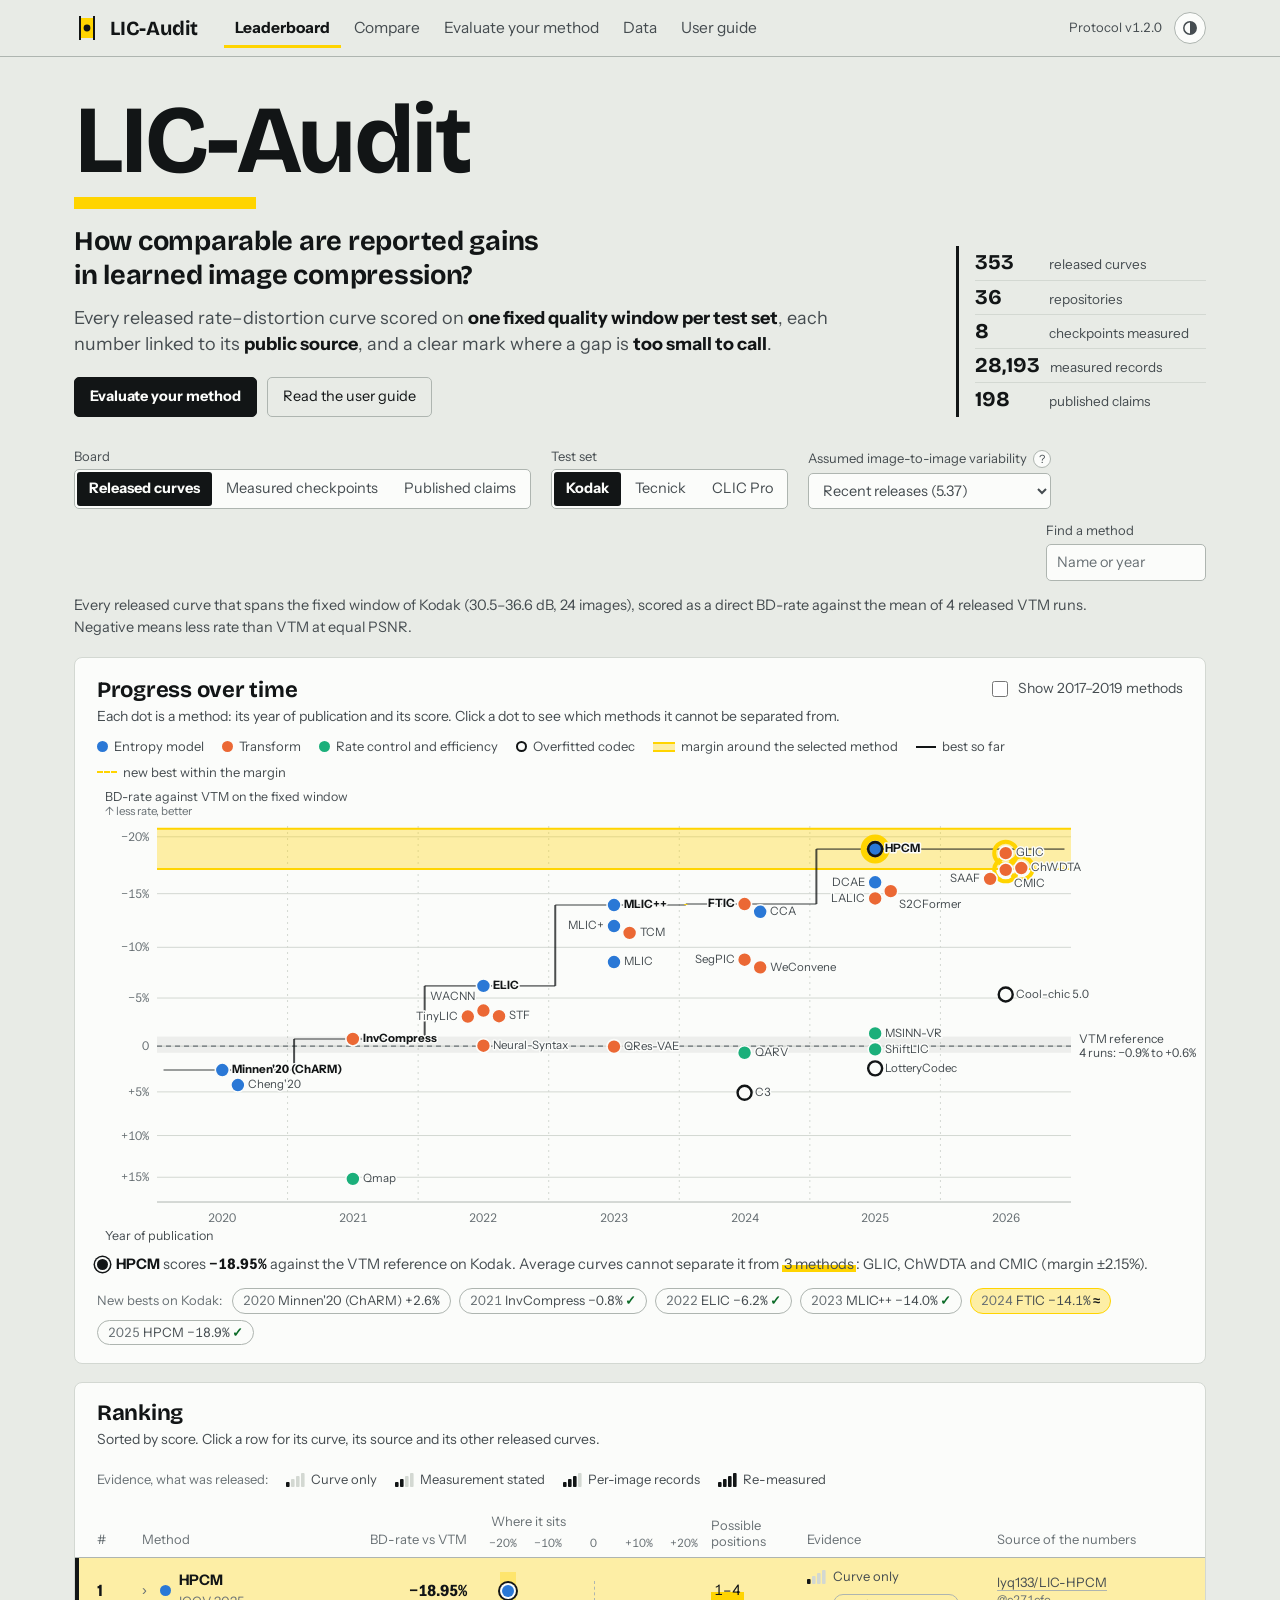
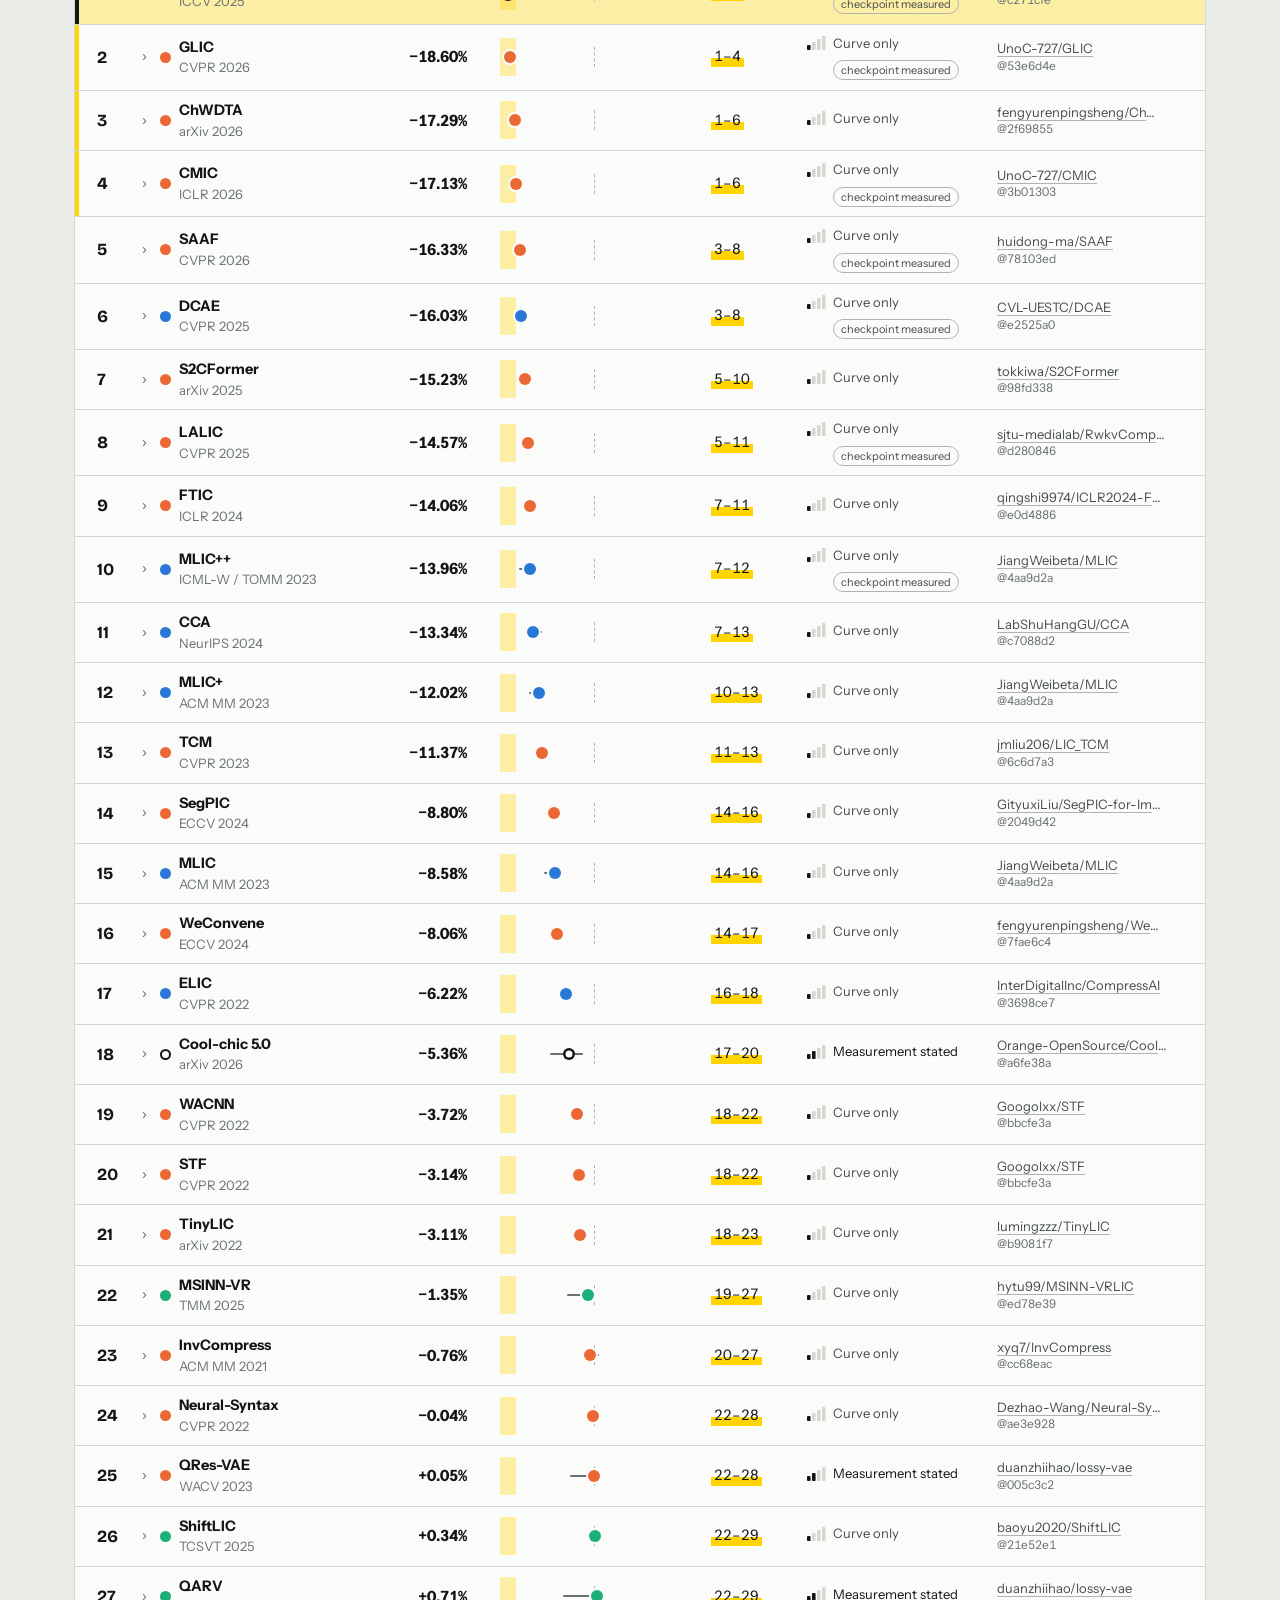
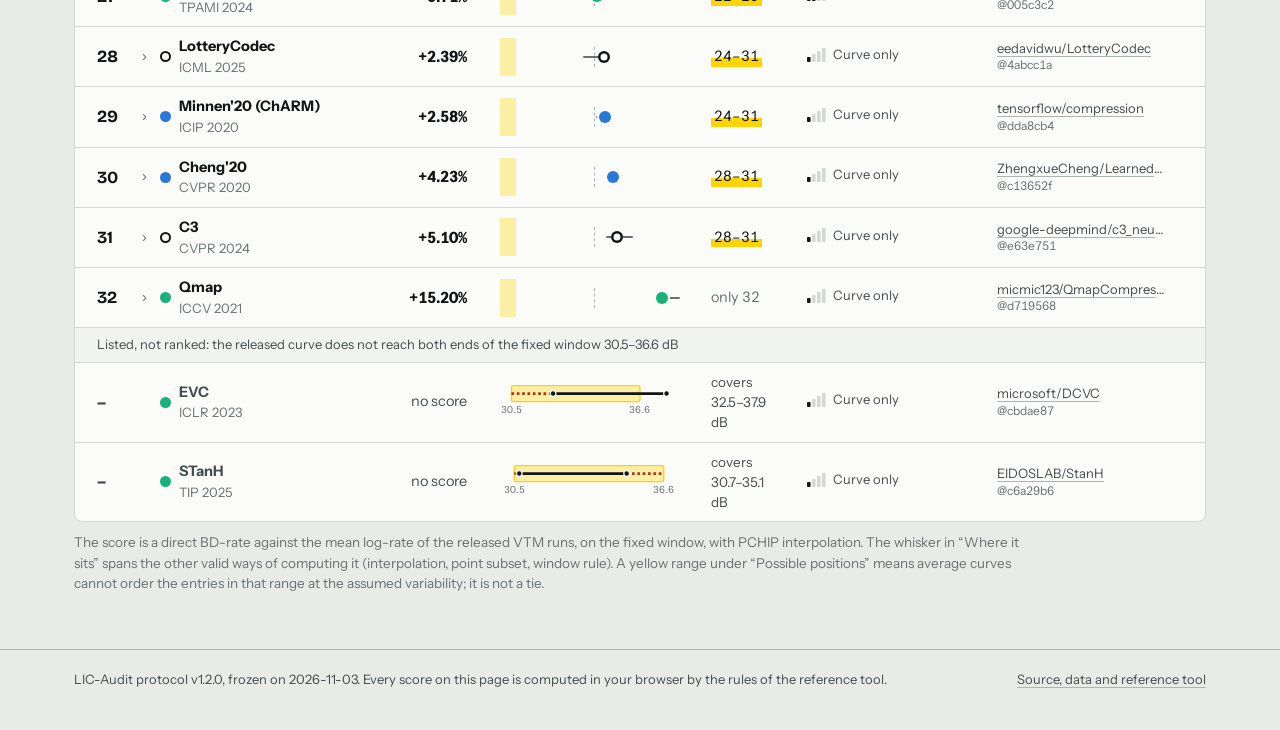
==== index.html @ 18dc29d6 "LIC-Audit leaderboard v2.1 Single-file leaderboard and evaluation site for learned image compression" ====
<!DOCTYPE html>
<html lang="en">
<head>
<meta charset="utf-8">
<meta name="viewport" content="width=device-width, initial-scale=1">
<title>LIC-Audit Leaderboard</title>
<meta name="description" content="LIC-Audit: a fixed-window, source-linked leaderboard for learned image compression. Score a method in your browser and see whether a BD-rate gap is large enough to call.">
<style>
@font-face{font-family:"LA Instrument";font-weight:400;font-style:normal;font-display:swap;src:url([data-uri]) format("woff")}
@font-face{font-family:"LA Instrument";font-weight:700;font-style:normal;font-display:swap;src:url([data-uri]) format("woff")}
@font-face{font-family:"LA Bricolage";font-weight:700;font-style:normal;font-display:swap;src:url([data-uri]) format("woff")}

/* Design plan
   Subject: an audit board for learned image compression. One job: say where a method stands under one fixed protocol
   and whether a gap is large enough to call.
   Layout: a printer's proof sheet. Grey-card page, white working sheets, black ink, left-aligned on a 1180px measure.
   The one loud element is the highlighter: wherever yellow appears, a difference is inside the margin and cannot be
   called. Colour on marks encodes the paper's main contribution; evidence is drawn as signal-strength bars with a word. */
:root {
  --paper: #e8ebe6;        /* page: grey card */
  --sheet: #fbfcfa;        /* working surfaces */
  --sheet-2: #f1f3ef;      /* recessed rows, code */
  --ink: #121516;
  --ink-2: #454c50;
  --ink-3: #697175;
  --rule: #d3d8d2;
  --rule-2: #aeb5b0;
  --mark: #ffd400;         /* highlighter: the margin */
  --mark-soft: rgba(255, 212, 0, .34);
  --mark-ink: #121516;
  --good: #0b6b27;
  --good-bg: #dcefde;
  --bad: #a83a17;
  --bad-bg: #f9e2d7;
  --focus: #1d5fd1;
  --s1: #2a78d6;           /* two-series charts */
  --s2: #eb6834;
  --f-e: #2a78d6;          /* main contribution: entropy model */
  --f-t: #eb6834;          /* transform */
  --f-r: #1baf7a;          /* rate control and efficiency; overfitted codecs are hollow rings */
  --c1: #2a78d6; --c2: #eb6834; --c3: #1baf7a; --c4: #eda100; --c5: #e87ba4; --c6: #008300; --c7: #6250d6;
  --shade: rgba(18, 21, 22, .06);
  --font-display: "LA Bricolage", "Bricolage Grotesque", "Arial Narrow", "Helvetica Neue", Arial, sans-serif;
  --font-text: "LA Instrument", "Instrument Sans", -apple-system, "Segoe UI", "Helvetica Neue", Arial, "PingFang SC", "Microsoft YaHei", sans-serif;
  --font-mono: ui-monospace, "SF Mono", "Cascadia Mono", Menlo, Consolas, monospace;
  --r-panel: 8px;
  --r-ctl: 5px;
  color-scheme: light;
}
@media (prefers-color-scheme: dark) {
  :root:not([data-theme="light"]) {
    --paper: #0f1112; --sheet: #17191a; --sheet-2: #1e2122; --ink: #eceee8; --ink-2: #b9bfb8; --ink-3: #8d958e;
    --rule: #2a2e2f; --rule-2: #454b4c; --mark-soft: rgba(255, 212, 0, .22); --good: #63cf7b; --good-bg: #16361f;
    --bad: #f08e66; --bad-bg: #40231a; --focus: #7fb0ff; --s1: #3987e5; --s2: #d95926;
    --f-e: #3987e5; --f-t: #d95926; --f-r: #199e70;
    --c1: #3987e5; --c2: #d95926; --c3: #199e70; --c4: #c98500; --c5: #d55181; --c6: #0ca30c; --c7: #9085e9;
    --shade: rgba(236, 238, 232, .07);
    color-scheme: dark;
  }
}
:root[data-theme="dark"] {
  --paper: #0f1112; --sheet: #17191a; --sheet-2: #1e2122; --ink: #eceee8; --ink-2: #b9bfb8; --ink-3: #8d958e;
  --rule: #2a2e2f; --rule-2: #454b4c; --mark-soft: rgba(255, 212, 0, .22); --good: #63cf7b; --good-bg: #16361f;
  --bad: #f08e66; --bad-bg: #40231a; --focus: #7fb0ff; --s1: #3987e5; --s2: #d95926;
  --f-e: #3987e5; --f-t: #d95926; --f-r: #199e70;
  --c1: #3987e5; --c2: #d95926; --c3: #199e70; --c4: #c98500; --c5: #d55181; --c6: #0ca30c; --c7: #9085e9;
  --shade: rgba(236, 238, 232, .07);
  color-scheme: dark;
}

* { box-sizing: border-box; }
html { -webkit-text-size-adjust: 100%; scroll-padding-top: 76px; }
body { margin: 0; background: var(--paper); color: var(--ink); font: 400 15.5px/1.5 var(--font-text); font-feature-settings: "kern"; -webkit-font-smoothing: antialiased; }
h1, h2, h3, h4 { font-family: var(--font-display); font-weight: 700; line-height: 1.1; margin: 0; text-wrap: balance; letter-spacing: -.012em; }
h1 { font-size: clamp(29px, 4.2vw, 42px); }
h2 { font-size: 22px; }
h3 { font-size: 18px; letter-spacing: 0; }
h4 { font: 700 15.5px/1.3 var(--font-text); letter-spacing: 0; }
p { margin: 0; }
a { color: inherit; text-decoration-color: var(--rule-2); text-underline-offset: 3px; text-decoration-thickness: 1px; }
a:hover { text-decoration-color: currentColor; }
button, input, select, textarea { font: inherit; color: inherit; }
:focus-visible { outline: 2px solid var(--focus); outline-offset: 2px; border-radius: 2px; }
.num { font-variant-numeric: tabular-nums; font-feature-settings: "tnum", "kern"; }
.muted { color: var(--ink-3); }
.small { font-size: 13.5px; }
.strong { font-weight: 700; }
.nowrap { white-space: nowrap; }
.wrap { max-width: 1180px; margin: 0 auto; padding: 0 24px; }
[hidden] { display: none !important; }

/* ---------- top bar */
.top { border-bottom: 1px solid var(--rule-2); background: var(--paper); position: sticky; top: 0; z-index: 20; }
.top .wrap { display: flex; align-items: center; gap: 8px 26px; flex-wrap: wrap; min-height: 56px; padding-top: 6px; padding-bottom: 6px; }
.brand { display: flex; align-items: center; gap: 10px; font: 700 20px/1 var(--font-display); letter-spacing: -.01em; text-decoration: none; }
.brand svg { display: block; }
.tabs { display: flex; gap: 2px; flex-wrap: wrap; }
.tabs button { border: 0; background: none; padding: 8px 11px; border-radius: var(--r-ctl); cursor: pointer; color: var(--ink-2); }
.tabs button:hover { background: var(--shade); color: var(--ink); }
.tabs button[aria-selected="true"] { color: var(--ink); font-weight: 700; box-shadow: inset 0 -3px 0 var(--mark); border-radius: var(--r-ctl) var(--r-ctl) 0 0; }
.top .meta { margin-left: auto; display: flex; align-items: center; gap: 12px; font-size: 13px; color: var(--ink-2); }
.iconbtn { border: 1px solid var(--rule-2); background: var(--sheet); width: 32px; height: 32px; border-radius: 50%; cursor: pointer; display: grid; place-items: center; padding: 0; }
.iconbtn:hover { border-color: var(--ink); }

/* ---------- hero */
.hero { padding: 34px 0 6px; }
.hero h1 { max-width: 18em; }
.hero .lead { font-size: 18px; line-height: 1.45; max-width: 42em; margin-top: 12px; color: var(--ink-2); }
.hero .lead b { color: var(--ink); }
.hero.home { display: grid; grid-template-columns: minmax(0, 1fr) 250px; gap: 30px; align-items: end; padding-top: 40px; }
.wordmark { font: 700 clamp(54px, 8.6vw, 96px)/.92 var(--font-display); letter-spacing: -.035em; }
.wordmark::after { content: ""; display: block; width: 1.9em; height: .13em; background: var(--mark); margin-top: .12em; }
.subtitle { font: 400 clamp(20px, 2.5vw, 27px)/1.25 var(--font-display); letter-spacing: -.01em; color: var(--ink); margin-top: 16px; max-width: 26em; text-wrap: balance; }
.hero-facts { display: grid; gap: 0; border-left: 3px solid var(--ink); padding-left: 16px; }
.hf { display: flex; align-items: baseline; gap: 10px; padding: 5px 0; border-bottom: 1px solid var(--rule); }
.hf:last-child { border-bottom: 0; }
.hf .v { font: 700 21px/1.1 var(--font-display); min-width: 64px; }
.hf .k { font-size: 13.5px; color: var(--ink-2); }

/* ---------- controls */
.controls { display: flex; flex-wrap: wrap; align-items: end; gap: 14px 20px; margin: 26px 0 0; }
.field { display: flex; flex-direction: column; gap: 5px; font-size: 13px; color: var(--ink-2); }
.field > span { line-height: 1.2; display: flex; align-items: center; gap: 6px; }
.field.grow { flex: 1 1 220px; }
.field.grow input { width: 100%; }
.qmark { border: 1px solid var(--rule-2); background: var(--sheet); width: 18px; height: 18px; border-radius: 50%; font-size: 11px; line-height: 1; padding: 0; cursor: pointer; color: var(--ink-2); }
.qmark:hover { border-color: var(--ink); color: var(--ink); }
.seg { display: inline-flex; border: 1px solid var(--rule-2); border-radius: var(--r-ctl); background: var(--sheet); padding: 2px; gap: 2px; }
.seg.wrap { flex-wrap: wrap; }
.seg button { border: 0; background: none; padding: 6px 12px; border-radius: 3px; cursor: pointer; color: var(--ink-2); font-size: 14.5px; white-space: nowrap; }
.seg button:hover { color: var(--ink); background: var(--shade); }
.seg button[aria-pressed="true"] { background: var(--ink); color: var(--sheet); font-weight: 700; }
select, input[type="text"], input[type="search"], input[type="url"], input[type="number"], textarea {
  border: 1px solid var(--rule-2); background: var(--sheet); border-radius: var(--r-ctl); padding: 7px 10px; min-height: 36px; font-size: 14.5px;
}
select { padding-right: 28px; }
textarea { width: 100%; resize: vertical; line-height: 1.45; font-family: var(--font-mono); font-size: 13.5px; }
input::placeholder, textarea::placeholder { color: var(--ink-3); opacity: 1; }
.check { display: inline-flex; align-items: center; gap: 7px; font-size: 14px; color: var(--ink-2); cursor: pointer; }
.check input { width: 16px; height: 16px; accent-color: var(--ink); }
.btn { border: 1px solid var(--ink); background: var(--ink); color: var(--sheet); padding: 8px 15px; border-radius: var(--r-ctl); cursor: pointer;
  font-weight: 700; font-size: 14.5px; text-decoration: none; display: inline-flex; align-items: center; gap: 8px; min-height: 38px; }
.btn:hover { background: var(--ink-2); border-color: var(--ink-2); }
.btn.ghost { background: none; color: var(--ink); font-weight: 400; border-color: var(--rule-2); }
.btn.ghost:hover { border-color: var(--ink); background: var(--shade); }
.btn.sm { min-height: 30px; padding: 3px 11px; font-size: 13.5px; }
.btnrow { display: flex; flex-wrap: wrap; gap: 10px; align-items: center; }
.board-intro { margin-top: 14px; color: var(--ink-2); font-size: 14.5px; max-width: 70em; }

/* ---------- panels */
.sheet { background: var(--sheet); border: 1px solid var(--rule); border-radius: var(--r-panel); }
.panel { padding: 20px 22px 18px; margin-top: 18px; }
.panel.flush { padding: 0; overflow: hidden; }
.panel-head { display: flex; flex-wrap: wrap; gap: 10px 20px; align-items: flex-start; justify-content: space-between; margin-bottom: 10px; }
.panel-head.padded, .padded { padding: 18px 22px 10px; }
.panel-head .sub { color: var(--ink-2); font-size: 14px; margin-top: 4px; max-width: 54em; }
.panel-tools { display: flex; gap: 12px; align-items: center; flex-wrap: wrap; }
.section { padding: 22px 0 0; }
.note-small { font-size: 13.5px; color: var(--ink-3); margin-top: 10px; max-width: 72em; }
.notes { display: grid; gap: 6px; margin: 4px 0 8px; }
.caption { font-size: 14.5px; color: var(--ink-2); margin-top: 6px; min-height: 22px; }
.caption b { color: var(--ink); }
.selmark { display: inline-block; width: 11px; height: 11px; border-radius: 50%; background: var(--ink); box-shadow: 0 0 0 2px var(--sheet), 0 0 0 3.5px var(--ink); margin-right: 8px; vertical-align: -1px; }
.hl-inline { background: linear-gradient(transparent 56%, var(--mark) 56%, var(--mark) 94%, transparent 94%); padding: 0 2px; }
.steps-line { display: flex; flex-wrap: wrap; gap: 6px 8px; align-items: center; margin-top: 12px; font-size: 13px; }
.steps-t { color: var(--ink-3); margin-right: 2px; }
.stepchip { border: 1px solid var(--rule-2); border-radius: 99px; padding: 2px 10px; color: var(--ink-2); white-space: nowrap; }
.stepchip .yr { color: var(--ink-3); }
.stepchip .mk { font-weight: 700; color: var(--good); }
.stepchip.weak { border-color: var(--mark); background: var(--mark-soft); }
.stepchip.weak .mk { color: var(--ink); }

/* ---------- legends and marks */
.legend { display: flex; flex-wrap: wrap; gap: 6px 18px; font-size: 13px; color: var(--ink-2); margin-top: 10px; }
.legend span { display: inline-flex; align-items: center; gap: 6px; }
.legend-top { margin: 0 0 6px; }
.key { width: 11px; height: 11px; border-radius: 50%; background: var(--ink); display: inline-block; flex: none; }
.key.band { width: 22px; height: 10px; border-radius: 0; background: var(--mark-soft); box-shadow: inset 0 2px 0 var(--mark), inset 0 -2px 0 var(--mark); }
.key.line { width: 18px; height: 0; border-top: 2px solid var(--s1); border-radius: 0; background: none; }
.key.line.dash { border-top-style: dashed; }
.key.run { width: 20px; height: 0; border-radius: 0; background: none; border-top: 2px solid var(--ink); }
.key.run.weak { border-top: 2.5px dashed var(--mark); }
.star-key { font-style: normal; font-size: 15px; line-height: 1; color: var(--ink); }
.fdot { display: inline-block; width: 11px; height: 11px; border-radius: 50%; flex: none; background: var(--ink-3); }
.fdot.big { width: 13px; height: 13px; }
.fdot.fe { background: var(--f-e); }
.fdot.ft { background: var(--f-t); }
.fdot.fr { background: var(--f-r); }
.fdot.fo { background: none; box-shadow: inset 0 0 0 2px var(--ink); }
.fdot.fx { background: var(--rule-2); }
.fdot.fctx { background: var(--ink-3); opacity: .55; width: 9px; height: 9px; }
.ev { display: inline-flex; align-items: center; gap: 7px; font-size: 13px; color: var(--ink); white-space: nowrap; }
.evbars rect.on { fill: var(--ink); }
.evbars rect.off { fill: var(--rule); }
.ev1 { color: var(--ink-2); }
.ev4 span { font-weight: 700; }
.evlegend { display: flex; flex-wrap: wrap; gap: 6px 18px; align-items: center; padding: 0 22px 12px; font-size: 13px; color: var(--ink-2); }
.evlegend-t { color: var(--ink-3); }
.evlegend-i { display: inline-flex; align-items: center; gap: 6px; }
.mtag { display: inline-block; margin: 3px 0 0 26px; font-size: 11px; color: var(--ink-2); border: 1px solid var(--rule-2); border-radius: 99px; padding: 0 7px; line-height: 18px; }
.chip { display: inline-flex; align-items: center; gap: 5px; border-radius: 99px; padding: 2px 9px 2px 7px; font-size: 12.5px; line-height: 1.5; white-space: nowrap; border: 1px solid transparent; }
.chip svg { flex: none; }
.chip.within { background: var(--mark); color: var(--mark-ink); }
.chip.resolved { background: var(--good-bg); color: var(--good); }
.chip.unstable { background: var(--bad-bg); color: var(--bad); }
.chip.none { border-color: var(--rule-2); color: var(--ink-3); }
.bandtxt { display: inline-block; padding: 0 3px; white-space: nowrap; }
.bandtxt.on { background: linear-gradient(transparent 56%, var(--mark) 56%, var(--mark) 94%, transparent 94%); }
.pill { display: inline-block; border-radius: 4px; padding: 1px 7px; font-size: 13px; }
.pill.no { background: var(--good-bg); color: var(--good); }
.pill.yes { background: var(--sheet-2); color: var(--ink); border: 1px solid var(--rule-2); }

/* ---------- tables */
.tablewrap { overflow-x: auto; }
table { border-collapse: collapse; width: 100%; font-size: 14.5px; }
th { text-align: left; font-weight: 400; color: var(--ink-3); font-size: 13px; padding: 10px 12px 8px; border-bottom: 1px solid var(--rule-2); white-space: nowrap; vertical-align: bottom; }
td { padding: 9px 12px; border-bottom: 1px solid var(--rule); vertical-align: middle; }
tr:last-child > td { border-bottom: 0; }
th.r, td.r { text-align: right; }
table.board th:first-child, table.board td:first-child { padding-left: 22px; }
table.board th:last-child, table.board td:last-child { padding-right: 22px; }
table.board tbody tr.row { cursor: pointer; }
table.board tbody tr.row:hover { background: var(--shade); }
table.board tr.tied > td:first-child { box-shadow: inset 4px 0 0 var(--mark); }
table.board tr.focus > td { background: var(--mark-soft); }
table.board tr.focus > td:first-child { box-shadow: inset 4px 0 0 var(--ink); }
table.board tr.mine > td { background: color-mix(in srgb, var(--s2) 10%, transparent); }
table.board tr.unranked td, table.board tr.context td { color: var(--ink-2); }
table.board tr.context { cursor: default; }
table.board tr.subhead td { background: var(--sheet-2); font-size: 13px; color: var(--ink-2); padding-top: 7px; padding-bottom: 7px; }
table.compact th, table.compact td { padding: 6px 9px; }
table.mini { font-size: 13.5px; }
table.mini th, table.mini td { padding: 5px 8px; }
table.data td { vertical-align: top; }
table.data tr.picked td { background: var(--mark-soft); }
td.rank { font: 700 17px/1 var(--font-display); width: 44px; }
.name { font-weight: 700; }
.meta-line { font-weight: 400; color: var(--ink-3); font-size: 13px; }
.score { font-weight: 700; font-size: 15.5px; }
.src { font-size: 13px; color: var(--ink-2); white-space: nowrap; }
.mcell { display: flex; gap: 8px; align-items: center; min-width: 160px; }
.mcell .caret { width: 10px; color: var(--ink-3); transition: transform .15s; flex: none; }
.mcell .caret.blank { visibility: hidden; }
tr.open .mcell .caret { transform: rotate(90deg); }
.srclink { display: inline-flex; align-items: baseline; gap: 2px; max-width: 100%; }
.srclink .repo { display: inline-block; max-width: 150px; overflow: hidden; text-overflow: ellipsis; white-space: nowrap; vertical-align: bottom; }
tr.detail > td { background: var(--sheet-2); padding: 16px 22px 18px; }
tr.dim td { color: var(--ink-3); text-decoration: line-through; }
.detail-grid { display: grid; grid-template-columns: minmax(0, 1.15fr) minmax(0, 1fr); gap: 24px; }
.kv { display: grid; grid-template-columns: max-content 1fr; gap: 6px 16px; font-size: 14px; margin: 0; }
.kv dt { color: var(--ink-3); }
.kv dd { margin: 0; }
details.pts { margin-top: 10px; font-size: 13.5px; }
details.pts summary { cursor: pointer; color: var(--ink-2); }
details.pts table { font-size: 13.5px; margin-top: 6px; }
details.pts td, details.pts th { padding: 4px 10px; }

/* ---------- the "where it sits" column */
th.c-strip, td.c-strip { width: 220px; min-width: 220px; max-width: 220px; }
th.c-pos { width: 96px; white-space: normal; line-height: 1.25; }
td.src .srclink { display: flex; flex-direction: column; align-items: flex-start; gap: 0; line-height: 1.35; }
td.src .srclink .num { font-size: 12px; }
td.src .srclink .repo { max-width: 170px; }
.th-t { display: block; margin-bottom: 4px; }
.strip-axis { position: relative; height: 14px; }
.strip-axis span { position: absolute; transform: translateX(-50%); font-size: 11.5px; color: var(--ink-3); font-variant-numeric: tabular-nums; white-space: nowrap; }
.strip { position: relative; height: 20px; }
.strip i { position: absolute; display: block; }
.szero { top: 0; bottom: 0; width: 0; border-left: 1px dashed var(--rule-2); }
.sband { top: -9px; bottom: -9px; left: var(--bl, 0); width: var(--bw, 0); background: var(--mark-soft); visibility: hidden; }
table.has-band .sband { visibility: visible; }
.swhisk { top: 9px; height: 2px; background: var(--ink-3); border-radius: 1px; }
.sdot { top: 4px; width: 12px; height: 12px; margin-left: -6px; border-radius: 50%; background: var(--ink-3); box-shadow: 0 0 0 2px var(--sheet); }
.sdot.fe { background: var(--f-e); }
.sdot.ft { background: var(--f-t); }
.sdot.fr { background: var(--f-r); }
.sdot.fo { background: var(--sheet); box-shadow: inset 0 0 0 2.5px var(--ink); }
.sdot.fctx { background: var(--ink-3); opacity: .6; }
.sdot.mine { background: var(--ink); border-radius: 2px; transform: rotate(45deg); }
tr.focus .sdot { box-shadow: 0 0 0 2px var(--sheet), 0 0 0 4px var(--ink); }
.covcell { min-height: 40px; }

/* ---------- charts */
.chart { position: relative; }
.chart svg { display: block; width: 100%; height: auto; overflow: visible; }
.chart .grid line { stroke: var(--rule); stroke-width: 1; }
.chart .grid line.col { stroke: var(--rule); stroke-dasharray: 2 4; }
.chart .gridl { stroke: var(--rule); }
.chart .axisline { stroke: var(--rule-2); stroke-width: 1; }
.chart text { fill: var(--ink-3); font-size: 12px; font-variant-numeric: tabular-nums; }
.chart .title { fill: var(--ink-2); font-size: 12.5px; }
.chart .muted2 { fill: var(--ink-3); font-size: 11.5px; }
.chart .window { fill: var(--shade); }
.chart .window-label { fill: var(--ink-3); font-size: 11.5px; }
.chart .line { fill: none; stroke-width: 2; stroke-linejoin: round; stroke-linecap: round; }
.chart .pt { stroke: var(--sheet); stroke-width: 2; }
.chart .zero { stroke: var(--ink-3); stroke-width: 1; }
.chart .cross { stroke: var(--ink-3); stroke-width: 1; }
.chart .band { fill: var(--mark-soft); }
.chart .band-edge { stroke: var(--mark); stroke-width: 2; fill: none; }
.chart .refband { fill: var(--shade); }
.chart .refline { stroke: var(--ink-3); stroke-width: 1.2; stroke-dasharray: 5 4; }
.chart .reflabel { fill: var(--ink-2); font-size: 12px; }
.chart .dot { stroke: var(--sheet); stroke-width: 1.6; fill: var(--ink-3); }
.chart .dot.fe { fill: var(--f-e); }
.chart .dot.ft { fill: var(--f-t); }
.chart .dot.fr { fill: var(--f-r); }
.chart .dot.fo { fill: var(--sheet); stroke: var(--ink); stroke-width: 2.4; }
.chart .dot.ctx { fill: var(--ink-3); opacity: .5; stroke-width: 1; }
.chart .dot.mine { fill: var(--ink); stroke: var(--sheet); stroke-width: 1.4; }
.chart .dot.sel { stroke: var(--ink); stroke-width: 2.6; }
.chart .dot.fo.sel { stroke-width: 3.4; }
.chart .halo { fill: none; stroke: var(--mark); stroke-width: 4; }
.chart .halo.sel { stroke: var(--mark); stroke-width: 6; }
.chart .hit { fill: transparent; cursor: pointer; }
.chart .lab { fill: var(--ink-2); font-size: 11.5px; pointer-events: none; paint-order: stroke; stroke: var(--sheet); stroke-width: 3px; stroke-linejoin: round; }
.chart .lab.b { fill: var(--ink); font-weight: 700; }
.chart .frontier .run { fill: none; stroke: var(--ink); stroke-width: 1.6; opacity: .55; }
.chart .frontier .step { fill: none; stroke: var(--ink); stroke-width: 2; opacity: .75; }
.chart .frontier .step.weak { stroke: var(--mark); stroke-width: 3; stroke-dasharray: 4 3; opacity: 1; }
.chart .frow-bg { fill: transparent; }
.chart .frow { cursor: pointer; }
.chart .frow:hover .frow-bg, .chart .frow.sel .frow-bg { fill: var(--shade); }
.chart .fname { fill: var(--ink); font-size: 13px; font-weight: 700; }
.chart .fval { fill: var(--ink-2); font-size: 12.5px; }
.chart .ci { stroke: var(--ink-2); stroke-width: 3; stroke-linecap: round; }
.chart .ci.weak { stroke: var(--mark); stroke-width: 7; }
.chart .est { fill: var(--ink); stroke: var(--sheet); stroke-width: 2; }
.chart .est.best { fill: var(--sheet); stroke: var(--ink); stroke-width: 2.5; }
.chart .said { fill: var(--sheet); stroke: var(--s2); stroke-width: 2; }
.chart .sline { stroke-width: 2.2; opacity: .9; }
.chart .send { stroke-width: 1.6; }
.chart .slab { fill: var(--ink-2); font-size: 12px; }
.chart .sl { cursor: pointer; }
.chart .shit { stroke: transparent; stroke-width: 14; pointer-events: stroke; }
.chart svg.focus .sl { opacity: .16; }
.chart svg.focus .sl.hl, .chart svg.focus .sl.sw { opacity: 1; }
.chart svg.focus .sl.hl .sline { stroke-width: 3.6; }
.chart svg.focus .sl.hl .slab { fill: var(--ink); font-weight: 700; }
.chart .cov-win { fill: var(--mark-soft); stroke: var(--mark); stroke-width: 1.5; }
.chart .cov-span { stroke: var(--ink); stroke-width: 3; stroke-linecap: round; }
.chart .cov-miss { stroke: var(--bad); stroke-width: 3; stroke-dasharray: 3 3; }
.chart .cov-pt { fill: var(--ink); stroke: var(--sheet); stroke-width: 1.4; }
.chart .cov-t { fill: var(--ink-3); font-size: 11px; }
.chart .sdot2 { fill: var(--ink-2); stroke: var(--sheet); stroke-width: 1.2; }
.chart .medl { stroke: var(--ink-3); stroke-dasharray: 3 3; }
.chart .p90l { stroke: var(--ink); stroke-width: 2.5; }
.chart .refl { stroke: var(--ink-3); }
.chart .mlab { fill: var(--ink-2); font-size: 11.5px; }
.chart-empty { border: 1px dashed var(--rule-2); border-radius: var(--r-panel); padding: 18px; color: var(--ink-2); font-size: 14px; }
.tip { position: fixed; z-index: 50; pointer-events: none; background: var(--ink); color: var(--sheet); border-radius: var(--r-ctl); padding: 7px 10px; font-size: 13px; line-height: 1.4; max-width: 320px; box-shadow: 0 6px 20px rgba(0, 0, 0, .22); }
.tip b { font-variant-numeric: tabular-nums; }
.tip .tk { display: inline-block; width: 12px; height: 0; border-top: 2px solid; margin-right: 6px; vertical-align: middle; }

/* ---------- facts, verdicts, notes */
.factrow { display: grid; grid-template-columns: repeat(auto-fit, minmax(150px, 1fr)); gap: 0; border-top: 1px solid var(--rule); margin: 4px 0 14px; }
.factrow.wide { border: 1px solid var(--rule); margin-top: 18px; }
.factrow .fact { padding: 12px 16px 12px 0; border-bottom: 1px solid var(--rule); }
.factrow.wide .fact { padding: 14px 18px; border-bottom: 0; border-right: 1px solid var(--rule); }
.factrow.wide .fact:last-child { border-right: 0; }
.fact .k { font-size: 13px; color: var(--ink-2); }
.fact .v { font: 700 22px/1.2 var(--font-display); }
.fact .n { font-size: 12.5px; color: var(--ink-3); }
.facts { display: grid; grid-template-columns: repeat(auto-fit, minmax(150px, 1fr)); gap: 0; border-top: 1px solid var(--rule); margin-top: 18px; }
.facts .fact { padding: 12px 16px 12px 0; border-bottom: 1px solid var(--rule); }
.two { display: grid; grid-template-columns: minmax(0, 1fr) minmax(0, 1fr); gap: 22px; }
.two.wide-left { grid-template-columns: minmax(0, 1.3fr) minmax(0, 1fr); }
.pad { padding: 20px 22px; }
.verdict { font: 700 clamp(21px, 2.6vw, 28px)/1.16 var(--font-display); letter-spacing: -.01em; max-width: 26em; text-wrap: balance; }
.verdict .hl { background: linear-gradient(transparent 58%, var(--mark) 58%); }
.verdict-sub { color: var(--ink-2); margin-top: 10px; max-width: 46em; }
.note { font-size: 13.5px; color: var(--ink-2); border-left: 3px solid var(--rule-2); padding: 2px 0 2px 12px; }
.note.warn { border-color: var(--mark); }
.note.err { border-color: var(--bad); color: var(--bad); }
.note.ok { border-color: var(--good); }
.callout { border: 1px solid var(--ink); border-radius: var(--r-panel); padding: 12px 16px; margin: 16px 0; background: var(--sheet); max-width: 54em; }

/* ---------- evaluate */
.steps { display: grid; gap: 22px; margin-top: 18px; }
.step { display: grid; grid-template-columns: 40px minmax(0, 1fr); gap: 0 14px; }
.step > .n { font: 700 20px/34px var(--font-display); width: 34px; height: 34px; border-radius: 50%; border: 1.5px solid var(--ink); text-align: center; }
.step.done > .n { background: var(--ink); color: var(--sheet); }
.step > .body > h3 { line-height: 34px; }
.step > .body > .sub { color: var(--ink-2); max-width: 50em; margin-bottom: 12px; font-size: 14.5px; }
.guidegrid { display: grid; grid-template-columns: minmax(0, 1fr) minmax(0, 1fr); gap: 14px; margin-bottom: 16px; }
.gcard { padding: 14px 16px 16px; }
.gcard.wide { grid-column: 1 / -1; }
.gcard h4 { margin-bottom: 8px; }
.gcard .small { margin-bottom: 8px; }
ul.ticks { margin: 0; padding: 0; list-style: none; display: grid; gap: 6px; font-size: 14px; }
ul.ticks li { position: relative; padding-left: 16px; }
ul.ticks li::before { content: ""; position: absolute; left: 0; top: .62em; width: 7px; height: 7px; background: var(--ink); border-radius: 1px; }
ul.ticks.two-col { grid-template-columns: minmax(0, 1fr) minmax(0, 1fr); gap: 6px 22px; }
.covpair { display: grid; grid-template-columns: minmax(0, 1fr) minmax(0, 1fr); gap: 12px; margin-top: 10px; }
.covpair .small { display: block; margin: 0 0 2px; }
.ok-t { color: var(--good); }
.bad-t { color: var(--bad); }
pre.json { margin: 0; background: var(--sheet-2); border: 1px solid var(--rule); border-radius: var(--r-ctl); padding: 12px; font: 12.5px/1.45 var(--font-mono); max-height: 260px; overflow: auto; white-space: pre; }
pre.json.ex { max-height: 170px; margin: 10px 0 6px; }
.dsgrid { display: grid; grid-template-columns: repeat(3, minmax(0, 1fr)); gap: 14px; }
.dsbox { padding: 12px 14px 14px; transition: box-shadow .12s; }
.dsbox.over { box-shadow: 0 0 0 3px var(--mark); }
.dshead { display: flex; align-items: baseline; justify-content: space-between; gap: 8px; margin-bottom: 8px; }
.dshead .w { font-size: 12.5px; color: var(--ink-3); }
.dsbox textarea { min-height: 150px; }
.dropnote { font-size: 12px; color: var(--ink-3); margin-top: 4px; }
.preview { margin-top: 10px; display: grid; gap: 6px; font-size: 13.5px; }
.covmini svg { max-height: 44px; }
.formgrid { display: grid; grid-template-columns: repeat(auto-fit, minmax(210px, 1fr)); gap: 12px 16px; }
.formgrid .field input, .formgrid .field select { width: 100%; }
.drop { border: 1.5px dashed var(--rule-2); border-radius: var(--r-panel); padding: 16px; background: var(--sheet); }
.drop.over { border-color: var(--ink); background: var(--mark-soft); }
.reportcard { display: grid; grid-template-columns: repeat(3, minmax(0, 1fr)); gap: 0; }
.reportcard > div { padding: 16px 18px; border-right: 1px solid var(--rule); }
.reportcard > div:last-child { border-right: 0; }
.reportcard .ds { font-size: 13px; color: var(--ink-3); }
.reportcard .big { font: 700 34px/1.05 var(--font-display); letter-spacing: -.02em; margin: 4px 0 2px; }
.reportcard .pos { font-size: 14px; color: var(--ink-2); }

/* ---------- guide */
.guide { display: grid; grid-template-columns: 220px minmax(0, 1fr); gap: 36px; margin-top: 24px; align-items: start; }
.toc { position: sticky; top: 76px; display: grid; gap: 2px; font-size: 14px; }
.toc-t { font-size: 12.5px; color: var(--ink-3); margin-bottom: 6px; }
.toc a { text-decoration: none; color: var(--ink-2); padding: 5px 10px; border-left: 2px solid var(--rule); }
.toc a:hover { color: var(--ink); border-left-color: var(--ink-3); }
.toc a.on { color: var(--ink); font-weight: 700; border-left-color: var(--mark); }
.gbody { max-width: 860px; }
.gsec { padding: 6px 0 30px; border-bottom: 1px solid var(--rule); margin-bottom: 26px; }
.gsec:last-child { border-bottom: 0; }
.gsec > h2 { font-size: 26px; margin-bottom: 12px; }
.gsec h3 { margin: 20px 0 8px; font-size: 18px; }
.gsec > p, .gsec p { max-width: 46em; color: var(--ink); margin-bottom: 10px; }
.gsec .ticks { max-width: 46em; margin-bottom: 10px; }
ol.seq { margin: 6px 0 12px; padding-left: 22px; display: grid; gap: 8px; max-width: 46em; }
ol.seq li::marker { font-weight: 700; font-family: var(--font-display); }
.rules { display: grid; grid-template-columns: repeat(3, minmax(0, 1fr)); gap: 0; margin-top: 10px; background: var(--sheet); border: 1px solid var(--rule); border-radius: var(--r-panel); }
.rules > div { padding: 16px 18px; border-right: 1px solid var(--rule); }
.rules > div:last-child { border-right: 0; }
.rules h3 { margin: 0 0 6px; font-size: 17px; }
.rules p { font-size: 14px; color: var(--ink-2); margin: 0; }
table.params td { vertical-align: top; font-size: 14px; }
table.params td:first-child { width: 140px; }
table.params td:nth-child(2) { width: 175px; }
.ladder td:first-child { width: 190px; }
details.faq { border-bottom: 1px solid var(--rule); padding: 12px 0; max-width: 46em; }
details.faq summary { cursor: pointer; font-weight: 700; }
details.faq p { margin-top: 8px; color: var(--ink-2); }
code { font: 13px var(--font-mono); background: var(--sheet-2); padding: 1px 5px; border-radius: 3px; }
pre.cite { background: var(--sheet-2); border: 1px solid var(--rule); border-radius: var(--r-ctl); padding: 12px; font: 12.5px/1.5 var(--font-mono); overflow-x: auto; margin: 8px 0 0; max-width: 46em; }

footer { margin-top: 56px; border-top: 1px solid var(--rule-2); padding: 20px 0 40px; font-size: 13px; color: var(--ink-2); }
footer .wrap { display: flex; flex-wrap: wrap; gap: 8px 28px; justify-content: space-between; }
.toast { position: fixed; left: 50%; bottom: 24px; transform: translateX(-50%); background: var(--ink); color: var(--sheet); padding: 9px 16px; border-radius: 99px; font-size: 14px; z-index: 60; box-shadow: 0 6px 20px rgba(0, 0, 0, .25); }

@media (max-width: 980px) {
  .hero.home { grid-template-columns: minmax(0, 1fr); align-items: start; }
  .hero-facts { grid-template-columns: repeat(auto-fit, minmax(140px, 1fr)); border-left: 0; padding-left: 0; border-top: 3px solid var(--ink); }
  .hf { border-bottom: 0; flex-direction: column; gap: 0; }
  .guide { grid-template-columns: minmax(0, 1fr); }
  .toc { position: static; grid-template-columns: repeat(auto-fit, minmax(180px, 1fr)); }
}
@media (max-width: 860px) {
  .two, .two.wide-left, .detail-grid, .dsgrid, .rules, .reportcard, .guidegrid, .covpair, ul.ticks.two-col { grid-template-columns: minmax(0, 1fr); }
  .rules > div, .reportcard > div { border-right: 0; border-bottom: 1px solid var(--rule); }
  .rules > div:last-child, .reportcard > div:last-child { border-bottom: 0; }
  .hero { padding-top: 24px; }
  th.c-strip, td.c-strip, th.c-src, td.c-src { display: none; }
}
@media (max-width: 700px) {
  .top { position: static; }
  .top .wrap { gap: 2px 12px; }
  .tabs { order: 3; width: 100%; flex-wrap: nowrap; overflow-x: auto; margin: 0 -6px; }
  .tabs button { white-space: nowrap; padding: 8px 9px; }
  #q-field { margin-left: 0 !important; }
  .factrow.wide .fact { border-right: 0; border-bottom: 1px solid var(--rule); }
}
@media (max-width: 560px) {
  .wrap { padding: 0 16px; }
  .top .meta .ver { display: none; }
  .step { grid-template-columns: minmax(0, 1fr); }
  .step > .n { margin-bottom: 6px; }
  td, th { padding-left: 9px; padding-right: 9px; }
  table.board th:first-child, table.board td:first-child { padding-left: 12px; }
  .panel { padding: 16px 14px; }
  .panel-head.padded, .padded { padding: 14px 14px 8px; }
  .evlegend { display: none; }
  table.board th.c-ev, table.board td.c-ev { display: none; }
  table.board td, table.board th { padding-left: 6px; padding-right: 6px; }
  table.board .mcell .caret { display: none; }
  table.board .mcell { gap: 7px; min-width: 0; }
  table.board th.c-pos { width: 64px; }
  .seg { display: flex; flex-wrap: wrap; max-width: 100%; }
  .seg button { flex: 1 1 auto; padding: 6px 10px; font-size: 14px; }
}
@media (prefers-reduced-motion: reduce) { * { transition: none !important; animation: none !important; } html { scroll-behavior: auto; } }

</style>
</head>
<body>

<header class="top">
  <div class="wrap">
    <a class="brand" href="#leaderboard" aria-label="LIC-Audit, leaderboard">
      <svg width="26" height="26" viewBox="0 0 26 26" aria-hidden="true">
        <rect x="6" y="3" width="14" height="20" fill="var(--mark)"/>
        <path d="M6 1v24M20 1v24" stroke="currentColor" stroke-width="2"/>
        <circle cx="13" cy="13" r="3.4" fill="currentColor"/>
      </svg>
      LIC-Audit
    </a>
    <nav class="tabs" role="tablist" aria-label="Sections">
      <button role="tab" data-view="leaderboard" aria-selected="true">Leaderboard</button>
      <button role="tab" data-view="compare" aria-selected="false">Compare</button>
      <button role="tab" data-view="evaluate" aria-selected="false">Evaluate your method</button>
      <button role="tab" data-view="data" aria-selected="false">Data</button>
      <button role="tab" data-view="guide" aria-selected="false">User guide</button>
    </nav>
    <div class="meta">
      <span class="ver num" id="ver"></span>
      <button class="iconbtn" id="theme" type="button" aria-label="Switch between light and dark" title="Switch between light and dark">
        <svg width="16" height="16" viewBox="0 0 16 16" aria-hidden="true"><circle cx="8" cy="8" r="6.2" fill="none" stroke="currentColor" stroke-width="1.5"/><path d="M8 1.8a6.2 6.2 0 0 1 0 12.4z" fill="currentColor"/></svg>
      </button>
    </div>
  </div>
</header>

<main class="wrap">

  <!-- ===================================================== leaderboard -->
  <section id="view-leaderboard">
    <div class="hero home">
      <div class="hero-main">
        <h1 class="wordmark">LIC-Audit</h1>
        <p class="subtitle">How comparable are reported gains in learned image compression?</p>
        <p class="lead">Every released rate&ndash;distortion curve scored on <b>one fixed quality window per test set</b>, each number linked to its <b>public source</b>, and a clear mark where a gap is <b>too small to call</b>.</p>
        <div class="btnrow" style="margin-top:20px">
          <a class="btn" href="#evaluate">Evaluate your method</a>
          <a class="btn ghost" href="#guide">Read the user guide</a>
        </div>
      </div>
      <div class="hero-facts" id="hero-facts" aria-label="What the board is built from"></div>
    </div>

    <div class="controls" id="lb-controls">
      <div class="field"><span>Board</span><div class="seg" id="seg-board" role="group" aria-label="Board"></div></div>
      <div class="field"><span>Test set</span><div class="seg" id="seg-ds" role="group" aria-label="Test set"></div></div>
      <div class="field" id="sigma-field"><span>Assumed image-to-image variability
        <button type="button" class="qmark" id="sigma-help" aria-label="Where this number comes from" title="Where this number comes from">?</button></span>
        <select id="sigma" aria-label="Assumed image-to-image variability"></select>
      </div>
      <label class="field" id="q-field" style="margin-left:auto"><span>Find a method</span><input type="search" id="q" placeholder="Name or year" autocomplete="off" style="width:160px"></label>
    </div>
    <p class="board-intro" id="board-intro"></p>
    <div id="board-main"></div>
  </section>

  <!-- ===================================================== compare -->
  <section id="view-compare" hidden>
    <div class="hero">
      <h1>Compare two methods</h1>
      <p class="lead">The direct BD-rate on the fixed window, the range over other ways of computing it, and whether the gap exceeds the margin.</p>
    </div>
    <div class="controls">
      <div class="field"><span>Test set</span><div class="seg" id="cmp-ds" role="group" aria-label="Test set"></div></div>
      <label class="field"><span>Method</span><select id="cmp-b"></select></label>
      <button class="btn ghost" id="cmp-swap" type="button" title="Swap the two methods">Swap</button>
      <label class="field"><span>Baseline</span><select id="cmp-a"></select></label>
    </div>
    <div class="section" id="cmp-out"></div>
  </section>

  <!-- ===================================================== evaluate -->
  <section id="view-evaluate" hidden>
    <div class="hero">
      <h1>Evaluate your method</h1>
      <p class="lead">Paste the operating points of your method. The score, the position and every comparison are computed in your browser; nothing is uploaded.</p>
    </div>
    <div class="steps">
      <div class="step" id="step1">
        <div class="n">1</div>
        <div class="body">
          <h3>Paste the rate&ndash;distortion points of your method</h3>
          <p class="sub">For each test set, paste the average rate and PSNR at each operating point. Fill one test set or all three; each is scored on its own.</p>
          <div id="ev-guide"></div>
          <div class="dsgrid" id="ev-inputs"></div>
          <div class="btnrow" style="margin-top:12px">
            <button class="btn ghost" id="ev-example" type="button">Load the example codec</button>
            <button class="btn ghost" id="ev-prompt" type="button" title="Copies a prompt that asks an AI assistant to read the points from your paper or repository, with their sources">Copy a prompt for an AI assistant</button>
            <button class="btn ghost" id="ev-clear" type="button">Clear</button>
          </div>
        </div>
      </div>
      <div class="step" id="step2">
        <div class="n">2</div>
        <div class="body">
          <h3>Read the result</h3>
          <p class="sub">Scores are BD-rates against the VTM reference on the fixed window; negative means less rate. The position counts the entries on the board with a better score.</p>
          <div id="ev-result"></div>
        </div>
      </div>
      <div class="step" id="step3">
        <div class="n">3</div>
        <div class="body">
          <h3>Add per-image records <span class="muted" style="font:400 14px var(--font-text)">optional</span></h3>
          <p class="sub">With one record per image and operating point, a paired interval over the test images replaces the assumed variability. The comparison uses the eight releases measured from public checkpoints, so measure the same way: bits of the written bitstream over the original image area, PSNR of the 8-bit RGB reconstruction.</p>
          <div id="ev-perimage"></div>
        </div>
      </div>
      <div class="step" id="step4">
        <div class="n">4</div>
        <div class="body">
          <h3>Submit to the board</h3>
          <p class="sub">An entry is ranked once its numbers are public: name the repository, the commit and the file that hold them. The check recomputes the score with the reference tool and looks for the numbers at that place.</p>
          <div id="ev-submit"></div>
        </div>
      </div>
    </div>
  </section>

  <!-- ===================================================== data -->
  <section id="view-data" hidden>
    <div class="hero">
      <h1>All data</h1>
      <p class="lead">Every curve, claim and measurement behind the board, with its source. Filter it, plot it and download it.</p>
    </div>
    <div class="factrow wide sheet" id="data-facts"></div>
    <div class="controls"><div class="field"><span>Show</span><div class="seg" id="data-tabs" role="group" aria-label="Data set"></div></div></div>
    <div id="data-main"></div>
  </section>

  <!-- ===================================================== guide -->
  <section id="view-guide" hidden>
    <div class="hero">
      <h1>User guide</h1>
      <p class="lead">How to read the board, evaluate a method and join it; which numbers are fixed, which are estimated, and how and when they are updated.</p>
    </div>
    <div class="guide">
      <nav class="toc" id="guide-toc" aria-label="Sections of the guide"></nav>
      <div class="gbody" id="guide-body"></div>
    </div>
  </section>
</main>

<footer>
  <div class="wrap">
    <span id="foot-left"></span>
    <span id="foot-right"></span>
  </div>
</footer>

<div class="tip" id="tip" hidden></div>
<script id="lic-data" type="application/json">{"protocol":{"name":"LIC-Audit","version":"1.2.0","frozen_on":"2026-11-03","metric":"psnr_rgb","interpolation":"pchip","grid_points":2001,"z":1.96,"sigma":{"calibrated":{"value":5.371263657861854,"label":"Recent releases","note":"90th percentile over 45 measured comparisons among six 2025-26 releases"},"historical":{"value":6.3461789962842365,"label":"Older codecs","note":"median over four measured pairs of older learned codecs"},"stress":{"value":10.909968429365659,"label":"Stress","note":"the historical value scaled by the CLIC Pro / Kodak ratio"}},"datasets":{"kodak":{"label":"Kodak","n_images":24,"window":[30.5,36.6],"alternative_windows":[[30.5,37.2],[30.3,36.6],[30.1,37.3]],"consensus_level":-0.3861401782640829,"anchors":[{"key":"VTM-18.0","label":"VTM-18.0, run in lossy-vae repo (36 QPs)","level":-0.3866715433721576,"score":-0.1222765189468511,"source":{"repo":"duanzhiihao/lossy-vae","commit":"005c3c22e0087c4dc1c65916e27831411b9c41cd","path":"results/kodak/kodak-vtm18.0.json","license":"unclear"},"points":null},{"key":"VTM-19.1","label":"VTM-19.1, run in LotteryCodec repo (11 QPs)","level":-0.3842378692939133,"score":0.4389835499014172,"source":{"repo":"eedavidwu/LotteryCodec","commit":"4abcc1a429ed17896ea4650e0aa6fe75d4616fbc","path":"resource/README.md","license":"MIT"},"points":[[0.02889506022,24.88610624],[0.05742390951,26.60793144],[0.08086649577,27.5397921],[0.1125590007,28.50603102],[0.2870949639,31.83927141],[0.4920179579,34.2819962],[0.8770005968,37.39594199],[1.074011909,38.57873029],[1.187059191,39.18067591],[1.432931688,40.31617295],[1.73046875,41.45868403]]},{"key":"VTM-9.1a","label":"VTM-9.1, CompressAI run (8 QPs)","level":-0.38354967605207446,"score":0.5982676928937725,"source":{"repo":"InterDigitalInc/CompressAI","commit":"3698ce739e55b81b760ccb16db74b318bf2ddfb7","path":"results/image/kodak/vtm.json","license":"BSD-3-Clause-Clear"},"points":[[0.04824490017,26.14484539],[0.1124954224,28.49302175],[0.2458165487,31.19987372],[0.4905454848,34.26153257],[0.8748101128,37.41979316],[1.430849711,40.42444422],[2.324607001,43.50576697],[3.632609049,46.59176009]]},{"key":"VTM-9.1b","label":"VTM-9.1, released in LALIC repo (6 QPs)","level":-0.3901016243381863,"score":-0.908009138994037,"source":{"repo":"sjtu-medialab/RwkvCompress","commit":"d2808464be304a956ff94687b1b0f2c1e68fe8dc","path":"results/msssim/kodak-vtm91.json","license":"MIT"},"points":[[0.04788801405,26.15917111],[0.1120266385,28.52567326],[0.2453240289,31.25109032],[0.4896816678,34.32750449],[0.8729137845,37.50365562],[1.42848799,40.5357428]]}],"cells":[{"interp":"pchip","subset":"all","window":[30.5,36.6]},{"interp":"pchip","subset":"drop_high","window":[30.5,36.6]},{"interp":"pchip","subset":"drop_low","window":[30.5,36.6]},{"interp":"akima","subset":"all","window":[30.5,36.6]},{"interp":"akima","subset":"drop_high","window":[30.5,36.6]},{"interp":"akima","subset":"drop_low","window":[30.5,36.6]},{"interp":"cubic","subset":"all","window":[30.5,36.6]},{"interp":"cubic","subset":"drop_high","window":[30.5,36.6]},{"interp":"cubic","subset":"drop_low","window":[30.5,36.6]},{"interp":"pchip","subset":"all","window":[30.5,37.2]},{"interp":"pchip","subset":"all","window":[30.3,36.6]},{"interp":"pchip","subset":"all","window":[30.1,37.3]}],"image_ids":["kodim01","kodim02","kodim03","kodim04","kodim05","kodim06","kodim07","kodim08","kodim09","kodim10","kodim11","kodim12","kodim13","kodim14","kodim15","kodim16","kodim17","kodim18","kodim19","kodim20","kodim21","kodim22","kodim23","kodim24"]},"tecnick":{"label":"Tecnick","n_images":100,"window":[32.5,38.1],"alternative_windows":[[32.2,38.1],[32.1,38.2]],"consensus_level":-0.5030791961299073,"anchors":[{"key":"VTM-18.0","label":"VTM-18.0, run in lossy-vae repo (36 QPs)","level":-0.5007663339167767,"score":0.5339768066837891,"source":{"repo":"duanzhiihao/lossy-vae","commit":"005c3c22e0087c4dc1c65916e27831411b9c41cd","path":"results/tecnick-rgb-1200/tecnick-rgb-1200-vtm18.0.json","license":"unclear"},"points":null},{"key":"VTM-9.1b","label":"VTM-9.1, released in LALIC repo (6 QPs)","level":-0.5053920583430379,"score":-0.531140638861427,"source":{"repo":"sjtu-medialab/RwkvCompress","commit":"d2808464be304a956ff94687b1b0f2c1e68fe8dc","path":"results/tecnick-vtm91.json","license":"MIT"},"points":[[0.04322955556,27.7651287],[0.09104055556,30.33253219],[0.1802223889,32.94585311],[0.3378528889,35.63384562],[0.6069587778,38.19236822],[1.071414722,40.77991948]]}],"cells":[{"interp":"pchip","subset":"all","window":[32.5,38.1]},{"interp":"pchip","subset":"drop_high","window":[32.5,38.1]},{"interp":"pchip","subset":"drop_low","window":[32.5,38.1]},{"interp":"akima","subset":"all","window":[32.5,38.1]},{"interp":"akima","subset":"drop_high","window":[32.5,38.1]},{"interp":"akima","subset":"drop_low","window":[32.5,38.1]},{"interp":"cubic","subset":"all","window":[32.5,38.1]},{"interp":"cubic","subset":"drop_high","window":[32.5,38.1]},{"interp":"cubic","subset":"drop_low","window":[32.5,38.1]},{"interp":"pchip","subset":"all","window":[32.2,38.1]},{"interp":"pchip","subset":"all","window":[32.1,38.2]}],"image_ids":null},"clic_pv":{"label":"CLIC Pro","n_images":41,"window":[32.4,37.4],"alternative_windows":[[32.4,38.0],[32.3,37.4],[31.9,38.0]],"consensus_level":-0.5290630536379455,"anchors":[{"key":"VTM-19.1","label":"VTM-19.1, run in LotteryCodec repo (19 QPs)","level":-0.5208069126534138,"score":1.919231660720011,"source":{"repo":"eedavidwu/LotteryCodec","commit":"4abcc1a429ed17896ea4650e0aa6fe75d4616fbc","path":"resource/README.md","license":"MIT"},"points":[[0.04216255939,28.42336968],[0.05923728501,29.36759115],[0.08260261147,30.33241197],[0.1136579202,31.31974138],[0.1544819265,32.34331357],[0.2066153705,33.41428941],[0.2372205941,33.93000271],[0.2709400873,34.43520338],[0.3093580768,34.96025572],[0.3517462895,35.47490351],[0.3978765159,35.98009012],[0.4506051617,36.50266201],[0.5090755973,37.02169063],[0.5718634387,37.5246045],[0.643856186,38.04846672],[0.7230163027,38.56575103],[0.8102158833,39.06755519],[0.9101794719,39.60359789],[1.149933351,40.69745095]]},{"key":"VTM-17.0","label":"VTM-17.0, curve shipped in C3 repo (11 QPs)","level":-0.5365439036762867,"score":-1.7077786574293041,"source":{"repo":"google-deepmind/c3_neural_compression","commit":"e63e7519641db3d431cff623127fb2dcb825069f","path":"baselines/clic2020.py","license":"Apache-2.0"},"points":[[0.03423488942,27.97056222],[0.0479473243,28.89674981],[0.0926004627,30.81248726],[0.1272971828,31.8272356],[0.1723905216,32.89727602],[0.2286193156,33.92620301],[0.2997856082,34.97250929],[0.3875806078,36.01253989],[0.4967919212,37.06130971],[0.6348070671,38.13351576],[0.806340349,39.20554151]]},{"key":"VTM-9.1b","label":"VTM-9.1, released in LALIC repo (6 QPs)","level":-0.5298383445841359,"score":-0.17835809011963466,"source":{"repo":"sjtu-medialab/RwkvCompress","commit":"d2808464be304a956ff94687b1b0f2c1e68fe8dc","path":"results/clicproval-vtm91.json","license":"MIT"},"points":[[0.03572083252,28.00586507],[0.08252235464,30.37748661],[0.1785555785,32.9118854],[0.3521125909,35.58060932],[0.6445009669,38.23125593],[1.150889997,41.00489598]]}],"cells":[{"interp":"pchip","subset":"all","window":[32.4,37.4]},{"interp":"pchip","subset":"drop_high","window":[32.4,37.4]},{"interp":"pchip","subset":"drop_low","window":[32.4,37.4]},{"interp":"akima","subset":"all","window":[32.4,37.4]},{"interp":"akima","subset":"drop_high","window":[32.4,37.4]},{"interp":"akima","subset":"drop_low","window":[32.4,37.4]},{"interp":"cubic","subset":"all","window":[32.4,37.4]},{"interp":"cubic","subset":"drop_high","window":[32.4,37.4]},{"interp":"cubic","subset":"drop_low","window":[32.4,37.4]},{"interp":"pchip","subset":"all","window":[32.4,38.0]},{"interp":"pchip","subset":"all","window":[32.3,37.4]},{"interp":"pchip","subset":"all","window":[31.9,38.0]}],"image_ids":["alberto-montalesi-176097","alejandro-escamilla-6","ales-krivec-15949","alexander-shustov-73","allef-vinicius-109434","amy-zhang-15940","andrew-ruiz-376","benjamin-sloth-lindgreen-705","casey-fyfe-999","clem-onojeghuo-33741","daniel-robert-405","davide-ragusa-716","dogancan-ozturan-395","felix-russell-saw-140699","gian-reto-tarnutzer-45212","jared-erondu-21325","jason-briscoe-149782","jeremy-cai-1174","juskteez-vu-1041","kazuend-28556","lobostudio-hamburg-75377","martin-wessely-211","martyn-seddon-220","michael-durana-82941","mullermarc-184","nomao-saeki-33553","paul-itkin-46101","philipp-reiner-207","philippe-wuyts-45997","roberto-nickson-48063","schicka-307","sergey-zolkin-1045","sergey-zolkin-21232","stefan-kunze-26931","thong-vo-428","todd-quackenbush-222","todd-quackenbush-27493","veeterzy-82537","vita-vilcina-3055","wojciech-szaturski-3611","zugr-108"]}},"reference_spread":{"kodak":{"pairs":[{"ref":"VTM-18.0","test":"VTM-19.1","bd_window":0.5619471983207003},{"ref":"VTM-18.0","test":"VTM-9.1a","bd_window":0.7214263468643178},{"ref":"VTM-18.0","test":"VTM-9.1b","bd_window":-0.7866945627732935},{"ref":"VTM-19.1","test":"VTM-9.1a","bd_window":0.15858796790113594},{"ref":"VTM-19.1","test":"VTM-9.1b","bd_window":-1.3411054565543479},{"ref":"VTM-9.1a","test":"VTM-9.1b","bd_window":-1.497318856907326}],"max_abs_bd_window":1.497318856907326},"tecnick":{"pairs":[{"ref":"VTM-18.0","test":"VTM-9.1b","bd_window":-1.0594601739403409}],"max_abs_bd_window":1.0594601739403409},"clic_pv":{"pairs":[{"ref":"VTM-19.1","test":"VTM-17.0","bd_window":-3.5587104210354603},{"ref":"VTM-19.1","test":"VTM-9.1b","bd_window":-2.0580902315103122},{"ref":"VTM-17.0","test":"VTM-9.1b","bd_window":1.555993492078378}],"max_abs_bd_window":3.5587104210354603}},"variability":{"rule":"90th percentile of the measured pairwise variabilities among releases of the last two years with per-image records","definition":"sigma_pair = sqrt(n) x standard deviation of the paired-bootstrap direct BD-rate (percentage points)","bootstrap":{"B":10000,"seed":20261110,"max_fail":0.01,"window":"frozen window when at most max_fail of the replicates fail to span it, else the one-point inset window of the pair"},"release_years":{"hpcm_large":2025,"cmic_auxt":2026,"glic":2026,"saaf":2026,"dcae":2025,"lalic":2025,"mlicpp":2023,"tcm_small":2023},"rows":[{"a":"hpcm_large","b":"cmic_auxt","dataset":"kodak","window_kind":"frozen","window":[30.5,36.6],"n":24,"estimate":2.6812706560722877,"resolved":true,"sigma_pair":2.076897322117974},{"a":"hpcm_large","b":"glic","dataset":"kodak","window_kind":"frozen","window":[30.5,36.6],"n":24,"estimate":2.2921244821342057,"resolved":true,"sigma_pair":3.7074979119251434},{"a":"hpcm_large","b":"saaf","dataset":"kodak","window_kind":"frozen","window":[30.5,36.6],"n":24,"estimate":3.9039613892575487,"resolved":true,"sigma_pair":2.1535480328627132},{"a":"hpcm_large","b":"dcae","dataset":"kodak","window_kind":"frozen","window":[30.5,36.6],"n":24,"estimate":4.452189511328286,"resolved":true,"sigma_pair":2.522301679342754},{"a":"hpcm_large","b":"lalic","dataset":"kodak","window_kind":"frozen","window":[30.5,36.6],"n":24,"estimate":5.712934425558602,"resolved":true,"sigma_pair":3.3042989906426543},{"a":"cmic_auxt","b":"glic","dataset":"kodak","window_kind":"frozen","window":[30.5,36.6],"n":24,"estimate":-0.37898457182276024,"resolved":false,"sigma_pair":1.79602944715985},{"a":"cmic_auxt","b":"saaf","dataset":"kodak","window_kind":"frozen","window":[30.5,36.6],"n":24,"estimate":1.1907631502541705,"resolved":true,"sigma_pair":1.2327487251719103},{"a":"cmic_auxt","b":"dcae","dataset":"kodak","window_kind":"frozen","window":[30.5,36.6],"n":24,"estimate":1.7246756335803637,"resolved":true,"sigma_pair":1.5768950311348808},{"a":"cmic_auxt","b":"lalic","dataset":"kodak","window_kind":"frozen","window":[30.5,36.6],"n":24,"estimate":2.952499272862319,"resolved":true,"sigma_pair":1.8531606955846989},{"a":"glic","b":"saaf","dataset":"kodak","window_kind":"frozen","window":[30.5,36.6],"n":24,"estimate":1.5757194557092902,"resolved":true,"sigma_pair":2.3015340120892085},{"a":"glic","b":"dcae","dataset":"kodak","window_kind":"frozen","window":[30.5,36.6],"n":24,"estimate":2.111663082695414,"resolved":true,"sigma_pair":2.602316874749536},{"a":"glic","b":"lalic","dataset":"kodak","window_kind":"frozen","window":[30.5,36.6],"n":24,"estimate":3.344157686373861,"resolved":true,"sigma_pair":2.476880059868729},{"a":"saaf","b":"dcae","dataset":"kodak","window_kind":"frozen","window":[30.5,36.6],"n":24,"estimate":0.5276296637207967,"resolved":true,"sigma_pair":1.0107461628901053},{"a":"saaf","b":"lalic","dataset":"kodak","window_kind":"frozen","window":[30.5,36.6],"n":24,"estimate":1.7410048780758913,"resolved":true,"sigma_pair":2.2396068285714423},{"a":"dcae","b":"lalic","dataset":"kodak","window_kind":"frozen","window":[30.5,36.6],"n":24,"estimate":1.2070066890207176,"resolved":true,"sigma_pair":1.776162749167528},{"a":"hpcm_large","b":"cmic_auxt","dataset":"tecnick","window_kind":"inset","window":[32.524578122707474,36.94713617325214],"n":100,"estimate":-1.0959603969252218,"resolved":true,"sigma_pair":1.6824923472201938},{"a":"hpcm_large","b":"glic","dataset":"tecnick","window_kind":"inset","window":[33.027337608052065,36.94713617325214],"n":100,"estimate":1.6318897191070159,"resolved":true,"sigma_pair":5.4114857049404765},{"a":"hpcm_large","b":"saaf","dataset":"tecnick","window_kind":"inset","window":[32.64936900400829,36.94713617325214],"n":100,"estimate":2.4893263372423036,"resolved":true,"sigma_pair":5.489435563678555},{"a":"hpcm_large","b":"dcae","dataset":"tecnick","window_kind":"inset","window":[32.82041776392414,36.94713617325214],"n":100,"estimate":2.7242510745074444,"resolved":true,"sigma_pair":3.326729833945164},{"a":"hpcm_large","b":"lalic","dataset":"tecnick","window_kind":"inset","window":[32.85131191955771,36.94713617325214],"n":100,"estimate":4.797224271462697,"resolved":true,"sigma_pair":5.696209698745425},{"a":"cmic_auxt","b":"glic","dataset":"tecnick","window_kind":"frozen","window":[32.5,38.1],"n":100,"estimate":2.7458224105558537,"resolved":true,"sigma_pair":4.773583572941026},{"a":"cmic_auxt","b":"saaf","dataset":"tecnick","window_kind":"frozen","window":[32.5,38.1],"n":100,"estimate":2.9934763193659952,"resolved":true,"sigma_pair":4.532710930742593},{"a":"cmic_auxt","b":"dcae","dataset":"tecnick","window_kind":"frozen","window":[32.5,38.1],"n":100,"estimate":3.7300209912194626,"resolved":true,"sigma_pair":2.869680447170588},{"a":"cmic_auxt","b":"lalic","dataset":"tecnick","window_kind":"frozen","window":[32.5,38.1],"n":100,"estimate":5.963088402700389,"resolved":true,"sigma_pair":5.529002223315752},{"a":"glic","b":"saaf","dataset":"tecnick","window_kind":"frozen","window":[32.5,38.1],"n":100,"estimate":0.24103550197940304,"resolved":false,"sigma_pair":2.7778353477597624},{"a":"glic","b":"dcae","dataset":"tecnick","window_kind":"frozen","window":[32.5,38.1],"n":100,"estimate":0.9578964453960115,"resolved":true,"sigma_pair":3.0304672545664513},{"a":"glic","b":"lalic","dataset":"tecnick","window_kind":"frozen","window":[32.5,38.1],"n":100,"estimate":3.131286427674751,"resolved":true,"sigma_pair":2.6776879398073867},{"a":"saaf","b":"dcae","dataset":"tecnick","window_kind":"frozen","window":[32.5,38.1],"n":100,"estimate":0.7151372088554098,"resolved":true,"sigma_pair":2.6219029472671385},{"a":"saaf","b":"lalic","dataset":"tecnick","window_kind":"frozen","window":[32.5,38.1],"n":100,"estimate":2.883301146303774,"resolved":true,"sigma_pair":4.156288759804115},{"a":"dcae","b":"lalic","dataset":"tecnick","window_kind":"frozen","window":[32.5,38.1],"n":100,"estimate":2.1527686875431495,"resolved":true,"sigma_pair":3.7316847436794593},{"a":"hpcm_large","b":"cmic_auxt","dataset":"clic_pv","window_kind":"frozen","window":[32.4,37.4],"n":41,"estimate":1.5705087571200815,"resolved":true,"sigma_pair":2.1596314380694945},{"a":"hpcm_large","b":"glic","dataset":"clic_pv","window_kind":"frozen","window":[32.4,37.4],"n":41,"estimate":2.8056060319843867,"resolved":true,"sigma_pair":6.046418813574153},{"a":"hpcm_large","b":"saaf","dataset":"clic_pv","window_kind":"frozen","window":[32.4,37.4],"n":41,"estimate":3.7711390871807193,"resolved":true,"sigma_pair":4.850486425678078},{"a":"hpcm_large","b":"dcae","dataset":"clic_pv","window_kind":"frozen","window":[32.4,37.4],"n":41,"estimate":4.020021217754977,"resolved":true,"sigma_pair":2.9518791441791583},{"a":"hpcm_large","b":"lalic","dataset":"clic_pv","window_kind":"frozen","window":[32.4,37.4],"n":41,"estimate":4.942294092358712,"resolved":true,"sigma_pair":5.310930587243919},{"a":"cmic_auxt","b":"glic","dataset":"clic_pv","window_kind":"frozen","window":[32.4,37.4],"n":41,"estimate":1.2159998901036584,"resolved":true,"sigma_pair":4.507842240881196},{"a":"cmic_auxt","b":"saaf","dataset":"clic_pv","window_kind":"frozen","window":[32.4,37.4],"n":41,"estimate":2.1666036303144676,"resolved":true,"sigma_pair":3.6396977929543324},{"a":"cmic_auxt","b":"dcae","dataset":"clic_pv","window_kind":"frozen","window":[32.4,37.4],"n":41,"estimate":2.411637482777862,"resolved":true,"sigma_pair":2.2577622916394153},{"a":"cmic_auxt","b":"lalic","dataset":"clic_pv","window_kind":"frozen","window":[32.4,37.4],"n":41,"estimate":3.3196499421907832,"resolved":true,"sigma_pair":3.960675237279189},{"a":"glic","b":"saaf","dataset":"clic_pv","window_kind":"frozen","window":[32.4,37.4],"n":41,"estimate":0.939183272647548,"resolved":false,"sigma_pair":3.8523469609841574},{"a":"glic","b":"dcae","dataset":"clic_pv","window_kind":"frozen","window":[32.4,37.4],"n":41,"estimate":1.1812733105165174,"resolved":false,"sigma_pair":5.212776955486982},{"a":"glic","b":"lalic","dataset":"clic_pv","window_kind":"frozen","window":[32.4,37.4],"n":41,"estimate":2.078376990170727,"resolved":true,"sigma_pair":3.338730801331423},{"a":"saaf","b":"dcae","dataset":"clic_pv","window_kind":"frozen","window":[32.4,37.4],"n":41,"estimate":0.2398375239623718,"resolved":false,"sigma_pair":3.5484064281610133},{"a":"saaf","b":"lalic","dataset":"clic_pv","window_kind":"frozen","window":[32.4,37.4],"n":41,"estimate":1.128594150049822,"resolved":true,"sigma_pair":3.510213806176298},{"a":"dcae","b":"lalic","dataset":"clic_pv","window_kind":"frozen","window":[32.4,37.4],"n":41,"estimate":0.8866301542787225,"resolved":false,"sigma_pair":4.377496991438766}],"releases":["cmic_auxt","dcae","glic","hpcm_large","lalic","saaf"],"median":3.3042989906426543,"holdout":{"evaluations":90,"false":0,"missed":14,"coverage_percent":80,"expected_low":82,"expected_high":91}},"planning":{"limits":{"kodak":{"median":{"resolve":1.3219706338621153,"power80":1.8896333890934545},"p90":{"resolve":2.148913534317659,"power80":3.0716709287696684},"ref":{"resolve":2.538953736958484,"power80":3.6291969214958844},"hi":{"resolve":4.364816235100783,"power80":6.239096606108045}},"tecnick":{"median":{"resolve":0.6476307015811654,"power80":0.9257275208410061},"p90":{"resolve":1.0527483320878104,"power80":1.504805286645316},"ref":{"resolve":1.2438282272161651,"power80":1.777936126748891},"hi":{"resolve":2.138314519402571,"power80":3.0565206281789985}},"clic_pv":{"median":{"resolve":1.0114292298048784,"power80":1.445743494135529},"p90":{"resolve":1.6441166734410888,"power80":2.350111025252612},"ref":{"resolve":1.9425333338758437,"power80":2.7766697331203183},"hi":{"resolve":3.339486225961262,"power80":4.773483247928396}}},"sample_size":{"p90":{"0.5":{"resolve":444,"power80":906},"1.0":{"resolve":111,"power80":227},"2.0":{"resolve":28,"power80":57},"3.0":{"resolve":13,"power80":26}},"ref":{"0.5":{"resolve":619,"power80":1265},"1.0":{"resolve":155,"power80":317},"2.0":{"resolve":39,"power80":80},"3.0":{"resolve":18,"power80":36}}},"scales":{"median":3.3042989906426543,"p90":5.371263657861854,"ref":6.3461789962842365,"hi":10.909968429365659}},"history":[{"version":"1.1.0","status":"archived","note":"First frozen version."},{"version":"1.2.0","status":"current","frozen_on":"2026-11-03","note":"Same windows, references and scores as 1.1.0; adds the source check for submissions and optional per-image records."}],"window_rule":"Intersection of the released PSNR ranges of all fixed-rate models with at least five points, rounded inward to 0.1 dB","reference_rule":"arithmetic mean of the log-rate levels D_W of the listed anchor runs (copies count once)","facts":{"curves":353,"repositories":36,"records":28193,"vtm_versions":7,"vtm_versions_year":2025,"vtm_versions_year_n":5,"claims_naming_version":117,"releases_measured":8},"engine_sha256":{"bd.py":"a7f2aec65b2c33907a74e7a620af6aa48f32125aff5d5f08344f25d435e98a47","decisions.py":"e959bdb465e7d225cf077fed9ea058a369d6a8b8afd41fd723013023d194d532","validation.py":"4112212c47a1a5f69c5c992aca06d0af329d359ef2eecd2efa3dc9c1e66c299a","perimage.py":"74332a1a3c73bf1f4f7d201cdd82c3fd2fe5778e4c8d28ca0c0298c097ac46ee"},"frozen_manifest_sha256":"45c644251bac1750bfb929ab7b0d6e8724c0585489756ab69672b203ba870974","tecnick_image_ids_note":"Tecnick has no released identifier list; the names are those of the measured files."},"board":{"entries":{"kodak":[{"key":"hpcm2025","name":"HPCM","year":2025,"venue":"ICCV","family":"E","variant":"large","tier":"A","conventions":"U","evidence":1,"canonical":-18.945976401377507,"range":[-21.02268051770848,-17.609437413905038],"variants_valid":[60,72],"regime":[-21.348112486946313,-18.649822536796023,-16.77456332581082],"cells":[-0.47736559975436144,null,-0.4773310313470671,-0.47731584701744,null,-0.4773003138401036,-0.4773875747603838,null,-0.47727373323808764,-0.45002842253656616,-0.48823022996965676,-0.4670302697575167],"n_points":6,"span_db":[28.9135,37.748],"points":[[0.0951,28.9135],[0.1537,30.449],[0.2438,32.1219],[0.3778,33.9923],[0.5516,35.8511],[0.7843,37.748]],"values_withheld":false,"source":{"repo":"lyq133/LIC-HPCM","commit":"c271cfe2412071e7cacf4186825f1bbff4434664","path":"README.md","license":"MIT"},"remeasured":"hpcm_large","origin":"frozen","other_curves":[{"id":"hpcm2025-base|kodak|psnr_rgb|lyq133/LIC-HPCM","variant":"base","score":-15.594478242512055,"n_points":6,"span_db":[29.4022,37.7525],"tier":"A","points":[[0.1211,29.4022],[0.1757,30.7547],[0.2729,32.4012],[0.4125,34.2063],[0.5898,36.0145],[0.8209,37.7525]],"source":{"repo":"lyq133/LIC-HPCM","commit":"c271cfe2412071e7cacf4186825f1bbff4434664","path":"README.md","license":"MIT"}}]},{"key":"glic2026","name":"GLIC","year":2026,"venue":"CVPR","family":"T","variant":null,"tier":"A","conventions":"U","evidence":1,"canonical":-18.595158079002296,"range":[-19.828385765414914,-17.226571359629204],"variants_valid":[48,72],"regime":[-20.022169288459125,-18.38432540284386,-17.35672518159709],"cells":[-0.47548994097890473,null,null,-0.4754832441173088,null,null,-0.4754746078965862,null,null,-0.4489256114455663,-0.4860541793975108,-0.4654703103213029],"n_points":6,"span_db":[29.2139,38.121],"points":[[0.1083,29.2139],[0.1822,30.9614],[0.2808,32.6607],[0.4138,34.4241],[0.5845,36.2082],[0.8175,38.121]],"values_withheld":false,"source":{"repo":"UnoC-727/GLIC","commit":"53e6d4e3aff5bde6abd0bf19a2c18f3d0877e326","path":"README.md","license":"MIT"},"remeasured":"glic","origin":"frozen","other_curves":[]},{"key":"chwdta","name":"ChWDTA","year":2026,"venue":"arXiv","family":"T","variant":null,"tier":"A","conventions":"U","evidence":1,"canonical":-17.29180262874028,"range":[-18.489582802690496,-15.979895187029047],"variants_valid":[48,72],"regime":[-19.070376724218384,-16.827466156565187,-15.946031912930724],"cells":[-0.4685916228025221,null,null,-0.46864946379313177,null,null,-0.46862741217168113,null,null,-0.44202971239712086,-0.47943867827339787,-0.4591571050065475],"n_points":6,"span_db":[29.88,38.15],"points":null,"values_withheld":true,"source":{"repo":"fengyurenpingsheng/ChWDTA-Learned-image-compression","commit":"2f698554f3ac0ba1edc99a70d3883bf021d1053e","path":"README.md","license":"none_found"},"remeasured":null,"origin":"frozen","other_curves":[]},{"key":"cmic2026","name":"CMIC","year":2026,"venue":"ICLR","family":"T","variant":null,"tier":"A","conventions":"U","evidence":1,"canonical":-17.1311290980793,"range":[-18.562671820819,-16.18486906058384],"variants_valid":[60,72],"regime":[-18.7671676290309,-16.776647085716746,-15.822221028827022],"cells":[-0.46774875669329175,null,-0.4677433853870536,-0.4676370485393309,null,-0.4677203430711066,-0.46785835238507983,null,-0.4676872868005919,-0.44122035377657676,-0.4784302063778924,-0.45799601487104524],"n_points":7,"span_db":[29.18,38.1],"points":null,"values_withheld":true,"source":{"repo":"UnoC-727/CMIC","commit":"3b013032928b38403cf2c10f02a764cf4f664fa4","path":"README.md","license":"none_found"},"remeasured":"cmic_auxt","origin":"frozen","other_curves":[]},{"key":"saaf2026","name":"SAAF","year":2026,"venue":"CVPR","family":"T","variant":null,"tier":"A","conventions":"U","evidence":1,"canonical":-16.331539304414388,"range":[-17.9134278908448,-15.219781789208643],"variants_valid":[48,72],"regime":[-17.467556740730238,-15.993570877363418,-15.52112644063065],"cells":[-0.46357839920979915,null,null,-0.4636668060446225,null,null,-0.4634806826627019,null,null,-0.4373020443669399,-0.47417953806788415,-0.45398672574237436],"n_points":6,"span_db":[29.14685,38.08461],"points":[[0.10424,29.14685],[0.17135,30.6394],[0.27708,32.47287],[0.41229,34.27731],[0.5884,36.13439],[0.83036,38.08461]],"values_withheld":false,"source":{"repo":"huidong-ma/SAAF","commit":"78103edc663543848abd592ec3e216a9965a0949","path":"MSE_RD_Results.json","license":"MIT"},"remeasured":"saaf","origin":"frozen","other_curves":[]},{"key":"dcae2025","name":"DCAE","year":2025,"venue":"CVPR","family":"E","variant":null,"tier":"A","conventions":"U","evidence":1,"canonical":-16.02712726417781,"range":[-17.648471464988113,-14.698399538720185],"variants_valid":[48,72],"regime":[-17.808417589994928,-15.592483377929678,-14.64900854601645],"cells":[-0.4620011674865623,null,null,-0.4619667254153434,null,null,-0.4619483538592749,null,null,-0.4353521342217063,-0.47275098164617746,-0.45224497572309175],"n_points":6,"span_db":[29.24,37.87],"points":[[0.109,29.24],[0.175,30.74],[0.292,32.68],[0.426,34.41],[0.593,36.11],[0.811,37.87]],"values_withheld":false,"source":{"repo":"CVL-UESTC/DCAE","commit":"e2525a00467cbc326045674c7e5e0f1d9964604b","path":"RD_data.json","license":"MIT"},"remeasured":"dcae","origin":"frozen","other_curves":[]},{"key":"s2cformer2025","name":"S2CFormer","year":2025,"venue":"arXiv","family":"T","variant":"official","tier":"B","conventions":"U","evidence":1,"canonical":-15.227298587119353,"range":[-16.078845173542945,-14.029703485007373],"variants_valid":[48,72],"regime":[-16.17491210669506,-15.00099567467087,-14.497223659750624],"cells":[-0.45788415542275646,null,null,-0.4579145028194812,null,null,-0.4579399845777238,null,null,-0.4316892519929522,-0.4684467745555337,null],"n_points":6,"span_db":[30.14035088,38.12280702],"points":[[0.149335303,30.14035088],[0.191728213,30.97270955],[0.292023634,32.6374269],[0.430576071,34.43859649],[0.607385524,36.23976608],[0.841063516,38.12280702]],"values_withheld":false,"source":{"repo":"tokkiwa/S2CFormer","commit":"98fd338adb97cec042b6ee86c463351c765cc6c3","path":"assets/rd_curve.py","license":"Apache-2.0"},"remeasured":null,"origin":"frozen","other_curves":[{"id":"s2cformer2025-reimpl|kodak|psnr_rgb|tokkiwa/S2CFormer","variant":"reimpl","score":null,"n_points":4,"span_db":[30.84,36.18],"tier":"C","points":[[0.185,30.84],[0.285,32.55],[0.424,34.34],[0.606,36.18]],"source":{"repo":"tokkiwa/S2CFormer","commit":"98fd338adb97cec042b6ee86c463351c765cc6c3","path":"assets/rd_curve.py","license":"Apache-2.0"}}]},{"key":"lalic2025","name":"LALIC","year":2025,"venue":"CVPR","family":"T","variant":null,"tier":"A","conventions":"P","evidence":1,"canonical":-14.568502379432314,"range":[-15.856596781862464,-13.267124216219607],"variants_valid":[48,72],"regime":[-16.150344589061216,-14.417912483957164,-13.109978888876949],"cells":[-0.4545221586195144,null,null,-0.4545874846425329,null,null,-0.4545131730789628,null,null,-0.4279545812084708,-0.4650443150008522,-0.4444331318666291],"n_points":6,"span_db":[29.255744,37.933255],"points":[[0.114841,29.255744],[0.186171,30.853991],[0.285692,32.555155],[0.425758,34.31158],[0.601301,36.095768],[0.830638,37.933255]],"values_withheld":false,"source":{"repo":"sjtu-medialab/RwkvCompress","commit":"d2808464be304a956ff94687b1b0f2c1e68fe8dc","path":"results/kodak-lalic.json","license":"MIT"},"remeasured":"lalic","origin":"frozen","other_curves":[{"id":"lalic2025-uilic-mirror|kodak|psnr_rgb|BaylorMultimediaLab/UI-LIC","variant":"uilic-mirror","score":-14.568502379432314,"n_points":6,"span_db":[29.255744,37.933255],"tier":"B","points":[[0.114841,29.255744],[0.186171,30.853991],[0.285692,32.555155],[0.425758,34.31158],[0.601301,36.095768],[0.830638,37.933255]],"source":{"repo":"BaylorMultimediaLab/UI-LIC","commit":"bbba3bc029931d268e5d29a701ae325d9750fce6","path":"LIC-Models/RwkvCompress/results/kodak-lalic.json","license":"MIT"}}]},{"key":"ftic2024","name":"FTIC","year":2024,"venue":"ICLR","family":"T","variant":null,"tier":"A","conventions":"U","evidence":1,"canonical":-14.055617692989951,"range":[-15.279364421040487,-12.392960267255305],"variants_valid":[48,72],"regime":[-15.93667661369852,-13.769373367751726,-12.424144684665883],"cells":[-0.4519226836610295,null,null,-0.45190930696065446,null,null,-0.451880294153349,null,null,-0.4250972424161174,-0.4626038787878146,-0.441826181212712],"n_points":6,"span_db":[29.64,37.918],"points":null,"values_withheld":true,"source":{"repo":"qingshi9974/ICLR2024-FTIC","commit":"e0d488626d4744cd17bb9c6887ed64a5907fa63a","path":"README.md","license":"none_found"},"remeasured":null,"origin":"frozen","other_curves":[]},{"key":"mlicpp2023","name":"MLIC++","year":2023,"venue":"ICML-W / TOMM","family":"E","variant":null,"tier":"A","conventions":"U","evidence":1,"canonical":-13.963659996661072,"range":[-16.508518654303618,-12.223543334608333],"variants_valid":[48,72],"regime":[-16.998620896542782,-14.318128902935012,-10.448775011936329],"cells":[-0.451458251097267,null,null,-0.45149553770632234,null,null,-0.4516145600825768,null,null,-0.42280865300893805,-0.46246278870224794,-0.43993042620065814],"n_points":6,"span_db":[29.161,37.3229],"points":[[0.1075,29.161],[0.1747,30.7137],[0.2721,32.3345],[0.4129,34.1702],[0.5923,35.8161],[0.8025,37.3229]],"values_withheld":false,"source":{"repo":"JiangWeibeta/MLIC","commit":"4aa9d2a512eb9db382172058e6c278fb0d376e17","path":"results/kodak/mlicplusplus_mse.json","license":"Apache-2.0"},"remeasured":"mlicpp","origin":"frozen","other_curves":[]},{"key":"cca2024","name":"CCA","year":2024,"venue":"NeurIPS","family":"E","variant":null,"tier":"A","conventions":"U","evidence":1,"canonical":-13.344329604919302,"range":[-14.037821644448945,-11.391177049116841],"variants_valid":[48,72],"regime":[-15.054979575788819,-12.924266918194881,-12.02568514100858],"cells":[-0.44834319181749355,null,null,-0.4484930879605961,null,null,-0.4477335381489411,null,null,-0.42194246916322803,null,null],"n_points":6,"span_db":[30.43,37.2],"points":[[0.169,30.43],[0.298,32.67],[0.399,33.92],[0.514,35.19],[0.63,36.29],[0.74,37.2]],"values_withheld":false,"source":{"repo":"LabShuHangGU/CCA","commit":"c7088d297dda5189d0ccc7f911fb60235dfd9cbc","path":"RD_data.json","license":"MIT"},"remeasured":null,"origin":"frozen","other_curves":[]},{"key":"mlicplus2023","name":"MLIC+","year":2023,"venue":"ACM MM","family":"E","variant":null,"tier":"A","conventions":"U","evidence":1,"canonical":-12.016159703766693,"range":[-14.278192280285573,-10.358209763609771],"variants_valid":[48,72],"regime":[-15.392091136163021,-11.424064510976661,-9.117130058181388],"cells":[-0.4417372642346938,null,null,-0.4417153950071094,null,null,-0.4415407473602083,null,null,-0.41393726863514385,-0.4527111543973793,-0.43106944892813226],"n_points":6,"span_db":[29.1983,37.3736],"points":[[0.1124,29.1983],[0.1823,30.7816],[0.2815,32.4008],[0.427,34.1389],[0.5912,35.7631],[0.8103,37.3736]],"values_withheld":false,"source":{"repo":"JiangWeibeta/MLIC","commit":"4aa9d2a512eb9db382172058e6c278fb0d376e17","path":"results/kodak/mlicplus_mse.json","license":"Apache-2.0"},"remeasured":null,"origin":"frozen","other_curves":[]},{"key":"tcm2023","name":"TCM","year":2023,"venue":"CVPR","family":"T","variant":"large","tier":"A","conventions":"U","evidence":1,"canonical":-11.372881714626615,"range":[-12.180838790794057,-10.106712132769157],"variants_valid":[48,72],"regime":[-12.610816166785332,-11.095468275312538,-10.397876024932673],"cells":[-0.43857354983426156,null,null,-0.43860416213117204,null,null,-0.4385164124011499,null,null,-0.4122860231809383,-0.44900909901328717,-0.42862939032007974],"n_points":6,"span_db":[30.07,38.07],"points":[[0.155,30.07],[0.194,30.85],[0.3,32.59],[0.443,34.33],[0.625,36.15],[0.88,38.07]],"values_withheld":false,"source":{"repo":"jmliu206/LIC_TCM","commit":"6c6d7a364817a4c372bd210dbbcb175f9172caa0","path":"RD_data.md","license":"MIT"},"remeasured":null,"origin":"frozen","other_curves":[{"id":"tcm2023-middle|kodak|psnr_rgb|jmliu206/LIC_TCM","variant":"middle","score":-8.662024320018647,"n_points":6,"span_db":[29.88,37.98],"tier":"A","points":[[0.158,29.88],[0.195,30.62],[0.295,32.38],[0.439,34.15],[0.623,36.1],[0.882,37.98]],"source":{"repo":"jmliu206/LIC_TCM","commit":"6c6d7a364817a4c372bd210dbbcb175f9172caa0","path":"RD_data.md","license":"MIT"}},{"id":"tcm2023-small|kodak|psnr_rgb|jmliu206/LIC_TCM","variant":"small","score":-5.986016669818451,"n_points":6,"span_db":[29.99,37.96],"tier":"A","points":[[0.161,29.99],[0.198,30.57],[0.306,32.42],[0.455,34.18],[0.628,36.01],[0.899,37.96]],"source":{"repo":"jmliu206/LIC_TCM","commit":"6c6d7a364817a4c372bd210dbbcb175f9172caa0","path":"RD_data.md","license":"MIT"}}]},{"key":"segpic2024","name":"SegPIC","year":2024,"venue":"ECCV","family":"T","variant":null,"tier":"A","conventions":"U","evidence":1,"canonical":-8.80179189128405,"range":[-10.48187694187338,-7.510993640754227],"variants_valid":[48,72],"regime":[-9.6063147904618,-9.174742049405626,-7.612293275964621],"cells":[-0.4261538730073995,null,null,-0.4264462192780827,null,null,-0.42616029013674683,null,null,-0.3995801552641825,-0.4367008505228624,-0.4161423101519864],"n_points":6,"span_db":[29.24,37.81],"points":null,"values_withheld":true,"source":{"repo":"GityuxiLiu/SegPIC-for-Image-Compression","commit":"2049d424024d4b1e4e2b929dfd4da9383902f332","path":"RD_points.txt","license":"none_found"},"remeasured":null,"origin":"frozen","other_curves":[]},{"key":"mlic2023","name":"MLIC","year":2023,"venue":"ACM MM","family":"E","variant":null,"tier":"A","conventions":"U","evidence":1,"canonical":-8.575261253564248,"range":[-10.996283854242384,-6.926567960405028],"variants_valid":[48,72],"regime":[-11.673227840949085,-8.296176688175837,-5.656630459303214],"cells":[-0.4250764502837351,null,null,-0.4251313223688657,null,null,-0.4250510348075294,null,null,-0.3973829262451761,-0.43600212601180793,-0.41447854313266524],"n_points":6,"span_db":[29.2291,37.4026],"points":[[0.1162,29.2291],[0.1896,30.7639],[0.2908,32.3709],[0.4375,34.1024],[0.6136,35.7542],[0.8415,37.4026]],"values_withheld":false,"source":{"repo":"JiangWeibeta/MLIC","commit":"4aa9d2a512eb9db382172058e6c278fb0d376e17","path":"results/kodak/mlic_mse.json","license":"Apache-2.0"},"remeasured":null,"origin":"frozen","other_curves":[]},{"key":"weconvene2024","name":"WeConvene","year":2024,"venue":"ECCV","family":"T","variant":null,"tier":"A","conventions":"U","evidence":1,"canonical":-8.055473233374444,"range":[-8.870503654624894,-6.663381456167472],"variants_valid":[48,72],"regime":[-9.050463954270738,-7.953357212037493,-7.15271620087039],"cells":[-0.4226142964115706,null,null,-0.4225653611158201,null,null,-0.4224596225796164,null,null,-0.3961859853651244,-0.4329587511441264,-0.4123099921386243],"n_points":6,"span_db":[30.07,37.96],"points":null,"values_withheld":true,"source":{"repo":"fengyurenpingsheng/WeConvene","commit":"7fae6c47e6841e17e4a92e7debc84ed350c0093c","path":"README.md","license":"none_found"},"remeasured":null,"origin":"frozen","other_curves":[]},{"key":"caipaper-elic2022","name":"ELIC","year":2022,"venue":"CVPR","family":"E","variant":null,"tier":"B","conventions":"U","evidence":1,"canonical":-6.2181300271991535,"range":[-7.303509138448971,-5.033979300720592],"variants_valid":[48,72],"regime":[-7.489033478003515,-5.932944479933056,-5.2179938997828135],"cells":[-0.414021290117469,null,null,-0.41399067257812494,null,null,-0.4138999311775248,null,null,-0.387753842210557,-0.4244501726250267,-0.4040738261981542],"n_points":6,"span_db":[29.113,37.624],"points":[[0.1235,29.113],[0.1965,30.698],[0.3337,32.784],[0.4908,34.577],[0.7041,36.488],[0.8573,37.624]],"values_withheld":false,"source":{"repo":"InterDigitalInc/CompressAI","commit":"3698ce739e55b81b760ccb16db74b318bf2ddfb7","path":"results/image/kodak/paper-elic2022_mse.json","license":"BSD-3-Clause-Clear"},"remeasured":null,"origin":"frozen","other_curves":[]},{"key":"coolchic","name":"Cool-chic 5.0","year":2026,"venue":"arXiv","family":"O","variant":"v5.0","tier":"A","conventions":"D","evidence":2,"canonical":-5.361436530616304,"range":[-9.669531311617197,-2.4021349764159594],"variants_valid":[48,72],"regime":[-3.083492006767985,-5.274402140389867,-7.670750546199379],"cells":[-0.41007203880455,-0.4096839736244479,null,-0.4096232836724874,null,null,-0.4106099174589639,-0.40950182563621645,null,-0.38618045518463734,-0.41959797896814816,-0.40109195555907634],"n_points":5,"span_db":[27.435297625,41.16749204166667],"points":[[0.08385516667,27.43529763],[0.2185618333,30.858745],[0.4818996667,34.52096079],[0.759424875,37.24739958],[1.357134375,41.16749204]],"values_withheld":false,"source":{"repo":"Orange-OpenSource/Cool-Chic","commit":"a6fe38a414dd098b39c41636bd6e423626402f7e","path":"results/v5.0/image-kodak.tsv","license":"BSD-3-Clause"},"remeasured":null,"origin":"frozen","other_curves":[{"id":"coolchic-v1.0|kodak|psnr_rgb|Orange-OpenSource/Cool-Chic","variant":"v1.0","score":51.14072770886175,"n_points":4,"span_db":[25.770036465833332,40.77590572166667],"tier":"A","points":[[0.08117675796,25.77003647],[0.265109592,29.41346661],[0.9239434136,35.8324315],[1.749298096,40.77590572]],"source":{"repo":"Orange-OpenSource/Cool-Chic","commit":"a6fe38a414dd098b39c41636bd6e423626402f7e","path":"results/v1.0/image-kodak.tsv","license":"BSD-3-Clause"}},{"id":"coolchic-v2.0|kodak|psnr_rgb|Orange-OpenSource/Cool-Chic","variant":"v2.0","score":32.045953635863796,"n_points":5,"span_db":[26.393401128565245,40.96041189847251],"tier":"A","points":[[0.09670342339,26.39340113],[0.2635260688,30.05962692],[0.5990634494,33.92421188],[0.928894043,36.815166],[1.605787489,40.9604119]],"source":{"repo":"Orange-OpenSource/Cool-Chic","commit":"a6fe38a414dd098b39c41636bd6e423626402f7e","path":"results/v2.0/image-kodak.tsv","license":"BSD-3-Clause"}},{"id":"coolchic-v3.0|kodak|psnr_rgb|Orange-OpenSource/Cool-Chic","variant":"v3.0","score":3.5350325760122647,"n_points":5,"span_db":[26.905258819189843,41.24471200457095],"tier":"A","points":[[0.08348337809,26.90525882],[0.2413372464,30.73201332],[0.5269809299,34.61926526],[0.820177714,37.33204607],[1.442432827,41.244712]],"source":{"repo":"Orange-OpenSource/Cool-Chic","commit":"a6fe38a414dd098b39c41636bd6e423626402f7e","path":"results/v3.0/image-kodak.tsv","license":"BSD-3-Clause"}},{"id":"coolchic-v3.1|kodak|psnr_rgb|Orange-OpenSource/Cool-Chic","variant":"v3.1","score":4.018114191271072,"n_points":5,"span_db":[26.78106615583532,41.22399313961633],"tier":"A","points":[[0.08212449816,26.78106616],[0.2381422255,30.66148526],[0.5264994303,34.58160811],[0.8211669922,37.28238331],[1.453701443,41.22399314]],"source":{"repo":"Orange-OpenSource/Cool-Chic","commit":"a6fe38a414dd098b39c41636bd6e423626402f7e","path":"results/v3.1/image-kodak.tsv","license":"BSD-3-Clause"}},{"id":"coolchic-v3.2|kodak|psnr_rgb|Orange-OpenSource/Cool-Chic","variant":"v3.2","score":2.5666480693183447,"n_points":5,"span_db":[26.86358415491838,41.00234865753991],"tier":"A","points":[[0.0770916409,26.86358415],[0.2292107476,30.62271217],[0.5120603773,34.47701083],[0.7964511447,37.12335104],[1.408148024,41.00234866]],"source":{"repo":"Orange-OpenSource/Cool-Chic","commit":"a6fe38a414dd098b39c41636bd6e423626402f7e","path":"results/v3.2/image-kodak.tsv","license":"BSD-3-Clause"}},{"id":"coolchic-v3.3|kodak|psnr_rgb|Orange-OpenSource/Cool-Chic","variant":"v3.3","score":2.6091856126231994,"n_points":5,"span_db":[26.862662413801434,40.99045706576943],"tier":"A","points":[[0.0770916409,26.86266241],[0.2292107476,30.62143798],[0.5120603773,34.47456935],[0.7964511447,37.11879201],[1.408148024,40.99045707]],"source":{"repo":"Orange-OpenSource/Cool-Chic","commit":"a6fe38a414dd098b39c41636bd6e423626402f7e","path":"results/v3.3/image-kodak.tsv","license":"BSD-3-Clause"}},{"id":"coolchic-v3.4|kodak|psnr_rgb|Orange-OpenSource/Cool-Chic","variant":"v3.4","score":1.5787267043791298,"n_points":5,"span_db":[26.97619961224903,41.00043567433287],"tier":"A","points":[[0.07791307237,26.97619961],[0.228638543,30.71706732],[0.5084728665,34.45722535],[0.7957551744,37.10119963],[1.416781955,41.00043567]],"source":{"repo":"Orange-OpenSource/Cool-Chic","commit":"a6fe38a414dd098b39c41636bd6e423626402f7e","path":"results/v3.4/image-kodak.tsv","license":"BSD-3-Clause"}},{"id":"coolchic-v4.0|kodak|psnr_rgb|Orange-OpenSource/Cool-Chic","variant":"v4.0","score":1.5787267043791298,"n_points":5,"span_db":[26.97619961224903,41.00043567433287],"tier":"A","points":[[0.07791307237,26.97619961],[0.228638543,30.71706732],[0.5084728665,34.45722535],[0.7957551744,37.10119963],[1.416781955,41.00043567]],"source":{"repo":"Orange-OpenSource/Cool-Chic","commit":"a6fe38a414dd098b39c41636bd6e423626402f7e","path":"results/v4.0/image-kodak.tsv","license":"BSD-3-Clause"}},{"id":"coolchic-v4.1|kodak|psnr_rgb|Orange-OpenSource/Cool-Chic","variant":"v4.1","score":1.5787267043791298,"n_points":5,"span_db":[26.97619961224903,41.00043567433287],"tier":"A","points":[[0.07791307237,26.97619961],[0.228638543,30.71706732],[0.5084728665,34.45722535],[0.7957551744,37.10119963],[1.416781955,41.00043567]],"source":{"repo":"Orange-OpenSource/Cool-Chic","commit":"a6fe38a414dd098b39c41636bd6e423626402f7e","path":"results/v4.1/image-kodak.tsv","license":"BSD-3-Clause"}},{"id":"coolchic-v4.2|kodak|psnr_rgb|Orange-OpenSource/Cool-Chic","variant":"v4.2","score":1.5787267043791298,"n_points":5,"span_db":[26.97619961224903,41.00043567433287],"tier":"A","points":[[0.07791307237,26.97619961],[0.228638543,30.71706732],[0.5084728665,34.45722535],[0.7957551744,37.10119963],[1.416781955,41.00043567]],"source":{"repo":"Orange-OpenSource/Cool-Chic","commit":"a6fe38a414dd098b39c41636bd6e423626402f7e","path":"results/v4.2/image-kodak.tsv","license":"BSD-3-Clause"}}]},{"key":"wacnn2022","name":"WACNN","year":2022,"venue":"CVPR","family":"T","variant":null,"tier":"A","conventions":"U","evidence":1,"canonical":-3.7201941692331153,"range":[-5.1716345075727315,-2.5356321011731686],"variants_valid":[48,72],"regime":[-2.840280179818766,-4.7114260591471835,-3.599665942331143],"cells":[-0.40260497250977695,null,null,-0.4027291221801027,null,null,-0.402871241140874,null,null,-0.3762685762061892,-0.41286617938244324,-0.3923489980834619],"n_points":6,"span_db":[29.22,37.72],"points":[[0.127,29.22],[0.199,30.59],[0.309,32.26],[0.449,34.15],[0.649,35.91],[0.895,37.72]],"values_withheld":false,"source":{"repo":"Googolxx/STF","commit":"bbcfe3a48f195eda1e3af4a103ae4d00b5b84331","path":"results/cnn_mse_Kodak.json","license":"Apache-2.0"},"remeasured":null,"origin":"frozen","other_curves":[]},{"key":"stf2022","name":"STF","year":2022,"venue":"CVPR","family":"T","variant":null,"tier":"A","conventions":"U","evidence":1,"canonical":-3.1377004526429997,"range":[-5.0575210339493415,-1.8454920149281184],"variants_valid":[60,72],"regime":[-4.126015331532029,-3.7707481604587145,-1.4954159971488523],"cells":[-0.3999854031171242,null,-0.399937629588212,-0.4001572241243366,null,-0.4001325899331123,-0.40025732433457917,null,-0.400429849058754,-0.3733024021247373,-0.41051878298125194,-0.38982215530793835],"n_points":6,"span_db":[29.14,37.72],"points":[[0.124,29.14],[0.191,30.5],[0.298,32.15],[0.441,33.97],[0.651,35.82],[0.903,37.72]],"values_withheld":false,"source":{"repo":"Googolxx/STF","commit":"bbcfe3a48f195eda1e3af4a103ae4d00b5b84331","path":"results/stf_mse_Kodak.json","license":"Apache-2.0"},"remeasured":null,"origin":"frozen","other_curves":[]},{"key":"tinylic2022","name":"TinyLIC","year":2022,"venue":"arXiv","family":"T","variant":null,"tier":"A","conventions":"U","evidence":1,"canonical":-3.1062429427819893,"range":[-4.147541619722683,-1.3213787317004067],"variants_valid":[60,72],"regime":[-4.733174116118832,-3.2907363148007462,-1.2635249933792503],"cells":[-0.3998443822550515,-0.3998443822550515,null,-0.39995464500286254,-0.39996678890298126,null,-0.39969944213202274,-0.39966987670353143,null,-0.3732456195571704,-0.41032636762873054,-0.389673270568322],"n_points":8,"span_db":[29.13,41.3],"points":[[0.124,29.13],[0.203,30.7],[0.31,32.37],[0.462,34.13],[0.651,35.82],[0.903,37.7],[1.215,39.56],[1.616,41.3]],"values_withheld":false,"source":{"repo":"lumingzzz/TinyLIC","commit":"b9081f7c4d18fc704babeb50f68c610ccff8791e","path":"results/mse/kodak.json","license":"Apache-2.0"},"remeasured":null,"origin":"frozen","other_curves":[]},{"key":"msinn2025","name":"MSINN-VR","year":2025,"venue":"TMM","family":"R","variant":"anchor12","tier":"A","conventions":"U","evidence":1,"canonical":-1.3505383293335727,"range":[-5.835222880762192,-0.4248002371281201],"variants_valid":[60,72],"regime":[1.0827143944637685,-1.7770617855179083,-3.3071549183136706],"cells":[-0.3920454586109659,-0.3920454586109659,null,-0.39202150120256746,-0.39202150120256746,null,-0.39291918697656397,-0.3925941664670619,null,-0.36742951360302034,-0.4014942322238648,-0.38210991610878237],"n_points":12,"span_db":[28.98,46.96],"points":null,"values_withheld":true,"source":{"repo":"hytu99/MSINN-VRLIC","commit":"ed78e3968748f9c444df0b2790f19ffe97a3d9c2","path":"RD_data.md","license":"none_found"},"remeasured":null,"origin":"frozen","other_curves":[{"id":"msinn2025-anchor8|kodak|psnr_rgb|hytu99/MSINN-VRLIC","variant":"anchor8","score":-4.327386136358447,"n_points":8,"span_db":[28.91,40.93],"tier":"A","points":null,"source":{"repo":"hytu99/MSINN-VRLIC","commit":"ed78e3968748f9c444df0b2790f19ffe97a3d9c2","path":"RD_data.md","license":"none_found"}}]},{"key":"invcompress2021","name":"InvCompress","year":2021,"venue":"ACM MM","family":"T","variant":null,"tier":"A","conventions":"U","evidence":1,"canonical":-0.7637307437181162,"range":[-1.9268152018387052,1.172537179647537],"variants_valid":[72,72],"regime":[0.04204054291225834,-0.9477301280045758,-1.3801557997037972],"cells":[-0.38946974946626856,-0.3894415063203101,-0.38946974946626856,-0.38943485174157644,-0.3894156795218055,-0.3894524383470093,-0.39087710141988347,-0.38967805352925783,-0.3897119252891812,-0.36376156120126224,-0.3995519678657503,-0.37947240779202723],"n_points":8,"span_db":[27.89430274785873,38.47072210973406],"points":[[0.09836154514,27.89430275],[0.1338772244,28.95733426],[0.1631707086,29.71510732],[0.2925754123,31.91947084],[0.4514194065,33.94583517],[0.6507873535,35.83985445],[0.7909918891,36.90782873],[1.061119927,38.47072211]],"values_withheld":false,"source":{"repo":"xyq7/InvCompress","commit":"cc68eac111a2c13579bf88871508e52de75c1950","path":"results/kodak_mse.json","license":"Apache-2.0"},"remeasured":null,"origin":"frozen","other_curves":[]},{"key":"neuralsyntax2022","name":"Neural-Syntax","year":2022,"venue":"CVPR","family":"T","variant":"plus","tier":"A","conventions":"U","evidence":1,"canonical":-0.04334297666588327,"range":[-0.8921324056741398,1.710892036870848],"variants_valid":[60,72],"regime":[-0.9164667217236189,0.6501364212622374,0.14270444957455997],"cells":[-0.3863284552254033,-0.3863284596180841,null,-0.38660872314328776,-0.38654161373840584,null,-0.38530243790014973,-0.38575689379125366,null,-0.36036468165988345,-0.3966886565883998,null],"n_points":6,"span_db":[30.2688,39.2847],"points":null,"values_withheld":true,"source":{"repo":"Dezhao-Wang/Neural-Syntax-Code","commit":"ae3e928a3837b75bb910cb6148500a63b97dc020","path":"rd_points.dat","license":"none_found"},"remeasured":null,"origin":"frozen","other_curves":[{"id":"neuralsyntax2022-base|kodak|psnr_rgb|Dezhao-Wang/Neural-Syntax-Code","variant":"base","score":7.739850702038087,"n_points":6,"span_db":[30.0931,39.0018],"tier":"A","points":null,"source":{"repo":"Dezhao-Wang/Neural-Syntax-Code","commit":"ae3e928a3837b75bb910cb6148500a63b97dc020","path":"rd_points.dat","license":"none_found"}}]},{"key":"qresvae2023","name":"QRes-VAE","year":2023,"venue":"WACV","family":"T","variant":"34M","tier":"A","conventions":"D","evidence":2,"canonical":0.04924516718383121,"range":[-5.153701508368302,1.0489087847320944],"variants_valid":[60,72],"regime":[2.1052896971482937,0.2908249515693795,-2.2015430647722267],"cells":[-0.38592636186320156,-0.38592636186320156,null,-0.3859924004395566,-0.3859924004395566,null,-0.38592033340461046,-0.38530123209260264,null,-0.3613733858958671,-0.3956567474755002,-0.3765828623685372],"n_points":8,"span_db":[30.02302909544619,44.35479638328737],"points":null,"values_withheld":true,"source":{"repo":"duanzhiihao/lossy-vae","commit":"005c3c22e0087c4dc1c65916e27831411b9c41cd","path":"results/kodak/kodak-qres34m.json","license":"unclear"},"remeasured":null,"origin":"frozen","other_curves":[]},{"key":"shiftlic2025","name":"ShiftLIC","year":2025,"venue":"TCSVT","family":"R","variant":"large","tier":"A","conventions":"U","evidence":1,"canonical":0.34172028155257106,"range":[-0.7298084699677743,1.5680095523579851],"variants_valid":[60,72],"regime":[-0.9116028778172969,0.365485171832014,1.586836705646344],"cells":[-0.3846586358639462,-0.384623629605259,null,-0.384576909821153,-0.38461615699374263,null,-0.38481839987860317,-0.3845936779170151,null,-0.3585238700145477,-0.3950406893440388,-0.3747856201327921],"n_points":8,"span_db":[29.90802462895711,39.58922497431437],"points":[[0.1687181261,29.90802463],[0.2109205458,30.6980346],[0.2645907932,31.55971106],[0.3161146376,32.27780207],[0.4617275662,33.96227702],[0.671145969,35.83666547],[0.9272800022,37.73744249],[1.244452582,39.58922497]],"values_withheld":false,"source":{"repo":"baoyu2020/ShiftLIC","commit":"21e52e15798ac6f0ec01d1e8b56802217717410a","path":"data/kodak/shiftlic/large/output.csv","license":"Apache-2.0"},"remeasured":null,"origin":"frozen","other_curves":[{"id":"shiftlic2025-small|kodak|psnr_rgb|baoyu2020/ShiftLIC","variant":"small","score":15.882019739180375,"n_points":8,"span_db":[29.739952166875202,39.5981232325236],"tier":"A","points":[[0.2012939453,29.73995217],[0.2491794162,30.57247758],[0.3072509766,31.43666935],[0.3644917806,32.18299437],[0.5230882433,33.92231488],[0.7373250326,35.74852149],[1.011054145,37.70719671],[1.342851427,39.59812323]],"source":{"repo":"baoyu2020/ShiftLIC","commit":"21e52e15798ac6f0ec01d1e8b56802217717410a","path":"data/kodak/shiftlic/small/output.csv","license":"Apache-2.0"}},{"id":"shiftlic2025-middle|kodak|psnr_rgb|baoyu2020/ShiftLIC","variant":"middle","score":10.777747139321715,"n_points":8,"span_db":[29.79975501696269,39.67366981506348],"tier":"A","points":[[0.1923149957,29.79975502],[0.2385016547,30.61897063],[0.295457628,31.49502468],[0.3507622613,32.23807478],[0.5069512261,33.98205654],[0.7209777832,35.8297569],[0.9885016547,37.7707483],[1.318525526,39.67366982]],"source":{"repo":"baoyu2020/ShiftLIC","commit":"21e52e15798ac6f0ec01d1e8b56802217717410a","path":"data/kodak/shiftlic/middle/output.csv","license":"Apache-2.0"}}]},{"key":"qarv2024","name":"QARV","year":2024,"venue":"TPAMI","family":"R","variant":"base","tier":"A","conventions":"D","evidence":2,"canonical":0.7075716457646486,"range":[-6.690886288111608,1.6481187575235756],"variants_valid":[60,72],"regime":[4.531988178452395,0.4414413332159306,-2.7198518745389477],"cells":[-0.3830780542809122,-0.3830780542809122,null,-0.3830733421586679,-0.3830733421586679,null,-0.38336998616460394,-0.38322510213806116,null,-0.35945593585286356,null,null],"n_points":16,"span_db":[30.32494213107972,44.37103992677175],"points":null,"values_withheld":true,"source":{"repo":"duanzhiihao/lossy-vae","commit":"005c3c22e0087c4dc1c65916e27831411b9c41cd","path":"results/kodak/kodak-qarv_base.json","license":"unclear"},"remeasured":null,"origin":"frozen","other_curves":[]},{"key":"lotterycodec2025","name":"LotteryCodec","year":2025,"venue":"ICML","family":"O","variant":"5100MACs","tier":"A","conventions":"U","evidence":1,"canonical":2.3942325211467663,"range":[-2.317078719163068,3.7064953274991153],"variants_valid":[72,72],"regime":[5.548082926969644,2.391554400613094,-0.6627808091604348],"cells":[-0.3758646830967478,-0.3758646830967478,-0.3756923626448465,-0.3755092021442282,-0.3755609367478348,-0.376047442160064,-0.3740626153091535,-0.37402690217558443,-0.374075770173452,-0.3523174424847752,-0.3852208474890088,-0.3669480922564864],"n_points":6,"span_db":[28.49441925600347,41.17999395972399],"points":[[0.1258198306,28.49441926],[0.1972293482,30.08164309],[0.5203958117,34.52630182],[0.7360154145,36.60178964],[1.092957302,39.25904772],[1.42927164,41.17999396]],"values_withheld":false,"source":{"repo":"eedavidwu/LotteryCodec","commit":"4abcc1a429ed17896ea4650e0aa6fe75d4616fbc","path":"results/kodak.md","license":"MIT"},"remeasured":null,"origin":"frozen","other_curves":[{"id":"lotterycodec2025-4500MACs|kodak|psnr_rgb|eedavidwu/LotteryCodec","variant":"4500MACs","score":2.531940380582065,"n_points":6,"span_db":[28.49441925600347,41.15929528782791],"tier":"A","points":[[0.1258198306,28.49441926],[0.1970306902,30.07845458],[0.5202701171,34.51493395],[0.7365045516,36.58690882],[1.098968218,39.25697778],[1.433904931,41.15929529]],"source":{"repo":"eedavidwu/LotteryCodec","commit":"4abcc1a429ed17896ea4650e0aa6fe75d4616fbc","path":"results/kodak.md","license":"MIT"}},{"id":"lotterycodec2025-4000MACs|kodak|psnr_rgb|eedavidwu/LotteryCodec","variant":"4000MACs","score":2.637010143598273,"n_points":6,"span_db":[28.49441925600347,41.158562418951306],"tier":"A","points":[[0.1258198306,28.49441926],[0.1970306902,30.07845458],[0.5203669433,34.50880915],[0.7384542012,36.59161302],[1.098770571,39.246955],[1.437633096,41.15856242]],"source":{"repo":"eedavidwu/LotteryCodec","commit":"4abcc1a429ed17896ea4650e0aa6fe75d4616fbc","path":"results/kodak.md","license":"MIT"}},{"id":"lotterycodec2025-3500MACs|kodak|psnr_rgb|eedavidwu/LotteryCodec","variant":"3500MACs","score":2.9286191785301785,"n_points":6,"span_db":[28.488753626226526,41.16995735190695],"tier":"A","points":[[0.1255381267,28.48875363],[0.1967071738,30.07217768],[0.5212487413,34.49730561],[0.7394747401,36.57154406],[1.102982616,39.22638446],[1.446273704,41.16995735]],"source":{"repo":"eedavidwu/LotteryCodec","commit":"4abcc1a429ed17896ea4650e0aa6fe75d4616fbc","path":"results/kodak.md","license":"MIT"}},{"id":"lotterycodec2025-2750MACs|kodak|psnr_rgb|eedavidwu/LotteryCodec","variant":"2750MACs","score":3.2972718834613834,"n_points":6,"span_db":[28.486795610610717,41.14423805904637],"tier":"A","points":[[0.1255330863,28.48679561],[0.1966960764,30.06311278],[0.5225004987,34.49062957],[0.7434002402,36.56867386],[1.108930207,39.21745434],[1.455418122,41.14423806]],"source":{"repo":"eedavidwu/LotteryCodec","commit":"4abcc1a429ed17896ea4650e0aa6fe75d4616fbc","path":"results/kodak.md","license":"MIT"}},{"id":"lotterycodec2025-2600MACs|kodak|psnr_rgb|eedavidwu/LotteryCodec","variant":"2600MACs","score":3.7430505821991256,"n_points":6,"span_db":[28.475628018565953,41.140995038971404],"tier":"A","points":[[0.1253149308,28.47562802],[0.1964920616,30.05508287],[0.5233186063,34.47105472],[0.7470252571,36.55155459],[1.114639899,39.21509383],[1.465585787,41.14099504]],"source":{"repo":"eedavidwu/LotteryCodec","commit":"4abcc1a429ed17896ea4650e0aa6fe75d4616fbc","path":"results/kodak.md","license":"MIT"}},{"id":"lotterycodec2025-2400MACs|kodak|psnr_rgb|eedavidwu/LotteryCodec","variant":"2400MACs","score":4.071275874408609,"n_points":6,"span_db":[28.47945012067191,41.14174973796306],"tier":"A","points":[[0.1255891538,28.47945012],[0.1965091947,30.04967031],[0.524943464,34.46763489],[0.7492046801,36.54377642],[1.120789042,39.20433419],[1.477378736,41.14174974]],"source":{"repo":"eedavidwu/LotteryCodec","commit":"4abcc1a429ed17896ea4650e0aa6fe75d4616fbc","path":"results/kodak.md","license":"MIT"}},{"id":"lotterycodec2025-2050MACs|kodak|psnr_rgb|eedavidwu/LotteryCodec","variant":"2050MACs","score":4.50563558486563,"n_points":6,"span_db":[28.46769604462908,41.14642368630069],"tier":"A","points":[[0.1257490895,28.46769604],[0.1971351464,30.04075311],[0.5246560565,34.44623317],[0.7528579219,36.54919522],[1.126527665,39.2125344],[1.482172433,41.14642369]],"source":{"repo":"eedavidwu/LotteryCodec","commit":"4abcc1a429ed17896ea4650e0aa6fe75d4616fbc","path":"results/kodak.md","license":"MIT"}},{"id":"lotterycodec2025-1850MACs|kodak|psnr_rgb|eedavidwu/LotteryCodec","variant":"1850MACs","score":4.889427022070136,"n_points":6,"span_db":[28.432078888558767,41.146970057351346],"tier":"A","points":[[0.1253167982,28.43207889],[0.1976800017,30.030615],[0.5263356011,34.44609914],[0.7559051431,36.55404095],[1.130577653,39.2093922],[1.488998805,41.14697006]],"source":{"repo":"eedavidwu/LotteryCodec","commit":"4abcc1a429ed17896ea4650e0aa6fe75d4616fbc","path":"results/kodak.md","license":"MIT"}},{"id":"lotterycodec2025-1700MACs|kodak|psnr_rgb|eedavidwu/LotteryCodec","variant":"1700MACs","score":5.744363678975706,"n_points":6,"span_db":[28.432900627938448,41.1134299230076],"tier":"A","points":[[0.1255792989,28.43290063],[0.1982233037,30.02341196],[0.5301359718,34.43574743],[0.7584137591,36.51362251],[1.141960467,39.17361541],[1.49513577,41.11342992]],"source":{"repo":"eedavidwu/LotteryCodec","commit":"4abcc1a429ed17896ea4650e0aa6fe75d4616fbc","path":"results/kodak.md","license":"MIT"}},{"id":"lotterycodec2025-1600MACs|kodak|psnr_rgb|eedavidwu/LotteryCodec","variant":"1600MACs","score":6.315647274027425,"n_points":6,"span_db":[28.42651766235161,41.12227281461187],"tier":"A","points":[[0.1256931774,28.42651766],[0.1983280919,29.99921198],[0.53036356,34.41875708],[0.7598367091,36.46976655],[1.146467357,39.17755248],[1.504945819,41.12227281]],"source":{"repo":"eedavidwu/LotteryCodec","commit":"4abcc1a429ed17896ea4650e0aa6fe75d4616fbc","path":"results/kodak.md","license":"MIT"}},{"id":"lotterycodec2025-1500MACs|kodak|psnr_rgb|eedavidwu/LotteryCodec","variant":"1500MACs","score":7.288718600053801,"n_points":6,"span_db":[28.388566524586583,41.081710659610444],"tier":"A","points":[[0.1254034728,28.38856652],[0.1994198117,29.99901306],[0.5336700023,34.3946943],[0.7654819617,36.45505626],[1.151078465,39.1515758],[1.521560107,41.08171066]],"source":{"repo":"eedavidwu/LotteryCodec","commit":"4abcc1a429ed17896ea4650e0aa6fe75d4616fbc","path":"results/kodak.md","license":"MIT"}},{"id":"lotterycodec2025-1400MACs|kodak|psnr_rgb|eedavidwu/LotteryCodec","variant":"1400MACs","score":9.796494521853273,"n_points":6,"span_db":[28.39674482868902,41.088058538551586],"tier":"A","points":[[0.1276038497,28.39674483],[0.2016398529,29.97039028],[0.5412818041,34.33981139],[0.7768145772,36.40370824],[1.182013037,39.12837334],[1.560428355,41.08805854]],"source":{"repo":"eedavidwu/LotteryCodec","commit":"4abcc1a429ed17896ea4650e0aa6fe75d4616fbc","path":"results/kodak.md","license":"MIT"}},{"id":"lotterycodec2025-1200MACs|kodak|psnr_rgb|eedavidwu/LotteryCodec","variant":"1200MACs","score":10.505616105943405,"n_points":6,"span_db":[28.36893094671699,41.09800189166992],"tier":"A","points":[[0.1272435187,28.36893095],[0.2013077386,29.94592984],[0.5419227115,34.3110851],[0.7824637962,36.39611276],[1.187987349,39.12316425],[1.572062752,41.09800189]],"source":{"repo":"eedavidwu/LotteryCodec","commit":"4abcc1a429ed17896ea4650e0aa6fe75d4616fbc","path":"results/kodak.md","license":"MIT"}}]},{"key":"minnen2020","name":"Minnen'20 (ChARM)","year":2020,"venue":"ICIP","family":"E","variant":null,"tier":"A","conventions":"U","evidence":1,"canonical":2.582418479950732,"range":[0.4463592018044249,3.7250684679186463],"variants_valid":[72,72],"regime":[1.4656283269202985,3.2711742149182266,3.0198086142964264],"cells":[-0.3750672445002694,-0.3750672445002694,-0.3751117926466128,-0.3750352027519327,-0.3750352027519327,-0.3750554497046192,-0.37600844037540904,-0.3752991197776008,-0.3765025198900515,-0.3492199150371079,-0.3855069205267719,-0.36560955557768093],"n_points":10,"span_db":[28.609292,45.64433],"points":[[0.112942,28.609292],[0.189197,30.246944],[0.2993,31.948906],[0.459559,33.802145],[0.668633,35.756475],[0.941531,37.712819],[1.279007,39.608699],[1.70472,41.445196],[2.302723,43.649106],[3.018105,45.64433]],"values_withheld":false,"source":{"repo":"tensorflow/compression","commit":"dda8cb4c4364e657d13491227e886ff8014f7243","path":"results/image_compression/kodak/PSNR_sRGB_RGB/minnen-2020-icip.txt","license":"Apache-2.0"},"remeasured":null,"origin":"frozen","other_curves":[]},{"key":"cheng2020","name":"Cheng'20","year":2020,"venue":"CVPR","family":"E","variant":null,"tier":"A","conventions":"U","evidence":1,"canonical":4.232146933593328,"range":[2.7453009349892366,5.2216176933943315],"variants_valid":[60,72],"regime":[4.265805091297881,1.9505539074284428,6.530400346905596],"cells":[-0.3681384949751525,null,-0.36799664991530917,-0.3681679040621576,null,-0.3681066326028665,-0.3689599471414342,null,-0.36866555749628754,null,-0.3782994903345589,null],"n_points":6,"span_db":[27.98974522,36.654],"points":null,"values_withheld":true,"source":{"repo":"ZhengxueCheng/Learned-Image-Compression-with-GMM-and-Attention","commit":"c13652f7b77fade0641fb31eca90da696c6f5ff9","path":"RDdata/data_Kodak_Proposed_optimized_by_MSE_PSNR.dat","license":"none_found"},"remeasured":null,"origin":"frozen","other_curves":[]},{"key":"c3_2024","name":"C3","year":2024,"venue":"CVPR","family":"O","variant":null,"tier":"A","conventions":"U","evidence":1,"canonical":5.101141624155536,"range":[2.712313406716982,8.80026847261226],"variants_valid":[72,72],"regime":[9.166675714639162,4.894296051087155,1.3865486818376072],"cells":[-0.3645327448392811,-0.3645327448392811,-0.3645327448392811,-0.36443038727504945,-0.36443038727504945,-0.36443038727504945,-0.36650335751893814,-0.36566207060093453,-0.3650766872661893,-0.3410646431400726,-0.37375241687682637,-0.3554370586905575],"n_points":14,"span_db":[27.06491995,40.84745836],"points":[[0.09261394,27.06491995],[0.1339127,28.45003923],[0.15318637,28.9589448],[0.2025493,30.03212317],[0.23175092,30.59409277],[0.27606731,31.33577712],[0.35064952,32.39495262],[0.51440305,34.36792223],[0.57850416,35.0161012],[0.72855291,36.38384724],[0.8066705,37.03668944],[0.91400582,37.84491142],[1.07998864,38.98360984],[1.40934119,40.84745836]],"values_withheld":false,"source":{"repo":"google-deepmind/c3_neural_compression","commit":"e63e7519641db3d431cff623127fb2dcb825069f","path":"baselines/kodak.py","license":"Apache-2.0"},"remeasured":null,"origin":"frozen","other_curves":[]},{"key":"qmap2021","name":"Qmap","year":2021,"venue":"ICCV","family":"R","variant":"real-bpp","tier":"A","conventions":"P","evidence":1,"canonical":15.204749839263677,"range":[14.157426703381205,19.109053155475753],"variants_valid":[60,72],"regime":[17.213708913487014,14.694800463929457,13.733659468146065],"cells":[-0.3246697930444521,null,-0.3246697930444521,-0.3246601355283716,null,-0.3246601355283716,-0.32492320958986376,null,-0.3248312778145086,-0.2991136398293881,-0.33436272198454525,-0.31411498146413847],"n_points":11,"span_db":[27.114,37.466],"points":null,"values_withheld":true,"source":{"repo":"micmic123/QmapCompression","commit":"d719568cb75f2390dee78bc9f5eec03ec19531ce","path":"README.md","license":"none_found"},"remeasured":null,"origin":"frozen","other_curves":[{"id":"qmap2021-estimated-bpp|kodak|psnr_rgb|micmic123/QmapCompression","variant":"estimated-bpp","score":14.709516188262883,"n_points":11,"span_db":[27.114,37.466],"tier":"A","points":null,"source":{"repo":"micmic123/QmapCompression","commit":"d719568cb75f2390dee78bc9f5eec03ec19531ce","path":"README.md","license":"none_found"}}]}],"tecnick":[{"key":"cmic2026","name":"CMIC","year":2026,"venue":"ICLR","family":"T","variant":null,"tier":"A","conventions":"U","evidence":1,"canonical":-23.21482663266471,"range":[-24.56706175920208,-22.673897689659096],"variants_valid":[30,36],"regime":[-24.50978050319439,-22.843873903727495,-22.273161068734225],"cells":[-0.6178018269627764,null,-0.617801166596208,-0.6177883789581504,null,-0.6177963489805184,-0.6178146876871974,null,-0.6177916703506369,-0.633980992546366,-0.6342436234282829],"n_points":7,"span_db":[31.3769,38.864],"points":null,"values_withheld":true,"source":{"repo":"UnoC-727/CMIC","commit":"3b013032928b38403cf2c10f02a764cf4f664fa4","path":"README.md","license":"none_found"},"remeasured":"cmic_auxt","origin":"frozen","other_curves":[]},{"key":"chwdta","name":"ChWDTA","year":2026,"venue":"arXiv","family":"T","variant":null,"tier":"A","conventions":"U","evidence":1,"canonical":-22.99309362885833,"range":[-24.471529207042654,-22.048748677446884],"variants_valid":[24,36],"regime":[-24.60849170180921,-22.692768302523792,-21.648650566905193],"cells":[-0.6165495194720734,null,null,-0.6166517022673523,null,null,-0.616858146234573,null,null,-0.6331650436823806,null],"n_points":6,"span_db":[32.14,38.88],"points":null,"values_withheld":true,"source":{"repo":"fengyurenpingsheng/ChWDTA-Learned-image-compression","commit":"2f698554f3ac0ba1edc99a70d3883bf021d1053e","path":"README.md","license":"none_found"},"remeasured":null,"origin":"frozen","other_curves":[]},{"key":"glic2026","name":"GLIC","year":2026,"venue":"CVPR","family":"T","variant":null,"tier":"A","conventions":"U","evidence":1,"canonical":-22.168753837201283,"range":[-23.242451435522106,-21.39374649976926],"variants_valid":[24,36],"regime":[-22.91219464085099,-21.840263188214525,-21.748408026224332],"cells":[-0.6119252120990419,null,null,-0.6119199977070007,null,null,-0.6118964791579218,null,null,-0.627829213845535,-0.6280578791477017],"n_points":6,"span_db":[31.3966,38.8924],"points":[[0.0928,31.3966],[0.1413,33.0265],[0.2038,34.5074],[0.2874,35.9622],[0.3993,37.3865],[0.564,38.8924]],"values_withheld":false,"source":{"repo":"UnoC-727/GLIC","commit":"53e6d4e3aff5bde6abd0bf19a2c18f3d0877e326","path":"README.md","license":"MIT"},"remeasured":"glic","origin":"frozen","other_curves":[]},{"key":"hpcm2025","name":"HPCM","year":2025,"venue":"ICCV","family":"E","variant":"large","tier":"A","conventions":"U","evidence":1,"canonical":-21.384363655782757,"range":[-22.98773485022132,-20.70020987536313],"variants_valid":[24,36],"regime":[-23.102989255468,-21.110904705360255,-19.90592913186646],"cells":[-0.6075702620162469,null,null,-0.6075778213067046,null,null,-0.6075495444678479,null,null,-0.6238664909983807,-0.6240516901837998],"n_points":6,"span_db":[31.0122,38.4423],"points":[[0.084,31.0122],[0.1234,32.5245],[0.1792,33.9732],[0.26,35.4888],[0.3687,36.9471],[0.5265,38.4423]],"values_withheld":false,"source":{"repo":"lyq133/LIC-HPCM","commit":"c271cfe2412071e7cacf4186825f1bbff4434664","path":"R-D_Data.md","license":"MIT"},"remeasured":"hpcm_large","origin":"frozen","other_curves":[{"id":"hpcm2025-base|tecnick|psnr_rgb|lyq133/LIC-HPCM","variant":"base","score":-17.727000816384077,"n_points":6,"span_db":[31.3661,38.4279],"tier":"A","points":[[0.0992,31.3661],[0.1358,32.704],[0.1955,34.1426],[0.2812,35.623],[0.3942,37.0529],[0.5607,38.4279]],"source":{"repo":"lyq133/LIC-HPCM","commit":"c271cfe2412071e7cacf4186825f1bbff4434664","path":"R-D_Data.md","license":"MIT"}}]},{"key":"saaf2026","name":"SAAF","year":2026,"venue":"CVPR","family":"T","variant":null,"tier":"A","conventions":"U","evidence":1,"canonical":-20.626224936060357,"range":[-21.853126273638868,-20.129811016419442],"variants_valid":[24,36],"regime":[-19.97889219720862,-20.183521970703243,-21.705006879761278],"cells":[-0.6034021600292653,null,null,-0.603439525473662,null,null,-0.6034529156705535,null,null,-0.6191338970970612,-0.619488044320153],"n_points":6,"span_db":[31.32328,38.83482],"points":[[0.08987,31.32328],[0.13328,32.66148],[0.198,34.24225],[0.27949,35.78379],[0.38974,37.28899],[0.56136,38.83482]],"values_withheld":false,"source":{"repo":"huidong-ma/SAAF","commit":"78103edc663543848abd592ec3e216a9965a0949","path":"MSE_RD_Results.json","license":"MIT"},"remeasured":"saaf","origin":"frozen","other_curves":[]},{"key":"dcae2025","name":"DCAE","year":2025,"venue":"CVPR","family":"E","variant":null,"tier":"A","conventions":"U","evidence":1,"canonical":-20.05758352802226,"range":[-21.54300908675588,-19.19747205186104],"variants_valid":[24,36],"regime":[-21.42468625988645,-19.244125323376295,-19.485969562050045],"cells":[-0.6003019243025928,null,null,-0.6002684845109162,null,null,-0.6001561801523171,null,null,-0.616732138831546,-0.6171152991065078],"n_points":6,"span_db":[31.43,38.66],"points":[[0.093,31.43],[0.136,32.84],[0.209,34.47],[0.292,35.9],[0.398,37.25],[0.551,38.66]],"values_withheld":false,"source":{"repo":"CVL-UESTC/DCAE","commit":"e2525a00467cbc326045674c7e5e0f1d9964604b","path":"RD_data.json","license":"MIT"},"remeasured":"dcae","origin":"frozen","other_curves":[]},{"key":"lalic2025","name":"LALIC","year":2025,"venue":"CVPR","family":"T","variant":null,"tier":"A","conventions":"P","evidence":1,"canonical":-18.19727308026733,"range":[-19.451606925249354,-17.610789963113326],"variants_valid":[24,36],"regime":[-18.00149246812166,-18.411121207191027,-18.17868964430739],"cells":[-0.5903114148735843,null,null,-0.5903552500165105,null,null,-0.5904854917342663,null,null,-0.605535622371243,-0.6056242793314529],"n_points":6,"span_db":[31.357601,38.73824],"points":[[0.099344,31.357601],[0.146324,32.865017],[0.204059,34.342759],[0.291032,35.819203],[0.405314,37.256571],[0.565039,38.73824]],"values_withheld":false,"source":{"repo":"sjtu-medialab/RwkvCompress","commit":"d2808464be304a956ff94687b1b0f2c1e68fe8dc","path":"results/tecnick-lalic.json","license":"MIT"},"remeasured":"lalic","origin":"frozen","other_curves":[]},{"key":"mlicpp2023","name":"MLIC++","year":2023,"venue":"ICML-W / TOMM","family":"E","variant":null,"tier":"A","conventions":"U","evidence":1,"canonical":-16.410509206325187,"range":[-19.59232818094958,-15.515202416398122],"variants_valid":[24,36],"regime":[-20.43178931052886,-16.15141774205068,-12.457343094859807],"cells":[-0.5809275165044323,null,null,-0.5809229945190879,null,null,-0.5809550303521761,null,null,-0.5981485381604723,null],"n_points":6,"span_db":[31.2742,38.1881],"points":[[0.0894,31.2742],[0.1332,32.722],[0.193,34.1003],[0.287,35.6246],[0.3987,36.9113],[0.5469,38.1881]],"values_withheld":false,"source":{"repo":"JiangWeibeta/MLIC","commit":"4aa9d2a512eb9db382172058e6c278fb0d376e17","path":"results/tecnick/mlicplusplus_mse.json","license":"Apache-2.0"},"remeasured":"mlicpp","origin":"frozen","other_curves":[]},{"key":"mlicplus2023","name":"MLIC+","year":2023,"venue":"ACM MM","family":"E","variant":null,"tier":"A","conventions":"U","evidence":1,"canonical":-15.614500137900189,"range":[-18.169498763429747,-14.704500390269605],"variants_valid":[24,36],"regime":[-18.777574800871655,-14.894182981766013,-13.070280110129085],"cells":[-0.5768113688275652,null,null,-0.5768856297628204,null,null,-0.5764237297692979,null,null,-0.5936140927674712,-0.5937698339355912],"n_points":6,"span_db":[31.2954,38.2564],"points":[[0.0928,31.2954],[0.1383,32.7636],[0.199,34.1598],[0.2894,35.5917],[0.3923,36.887],[0.5576,38.2564]],"values_withheld":false,"source":{"repo":"JiangWeibeta/MLIC","commit":"4aa9d2a512eb9db382172058e6c278fb0d376e17","path":"results/tecnick/mlicplus_mse.json","license":"Apache-2.0"},"remeasured":null,"origin":"frozen","other_curves":[]},{"key":"ftic2024","name":"FTIC","year":2024,"venue":"ICLR","family":"T","variant":null,"tier":"A","conventions":"U","evidence":1,"canonical":-15.108786084535097,"range":[-16.603594867596648,-14.139558836671062],"variants_valid":[24,36],"regime":[-14.247895635834562,-15.101317996240105,-15.968426912747747],"cells":[-0.5742164522403217,null,null,-0.5742172336626729,null,null,-0.5741551723411197,null,null,-0.5891695041992757,-0.5892223003648048],"n_points":6,"span_db":[31.64,38.68],"points":null,"values_withheld":true,"source":{"repo":"qingshi9974/ICLR2024-FTIC","commit":"e0d488626d4744cd17bb9c6887ed64a5907fa63a","path":"README.md","license":"none_found"},"remeasured":null,"origin":"frozen","other_curves":[]},{"key":"cca2024","name":"CCA","year":2024,"venue":"NeurIPS","family":"E","variant":null,"tier":"A","conventions":"U","evidence":1,"canonical":-14.504296636287261,"range":[-16.188249184074376,-13.84548345591825],"variants_valid":[24,36],"regime":[-14.080238948440893,-14.086874625177392,-15.339604759941016],"cells":[-0.5711349065750458,null,null,-0.5710954040919721,null,null,-0.5711298436928206,null,null,null,null],"n_points":6,"span_db":[32.46,38.1],"points":[[0.136,32.46],[0.212,34.23],[0.279,35.44],[0.352,36.48],[0.429,37.36],[0.506,38.1]],"values_withheld":false,"source":{"repo":"LabShuHangGU/CCA","commit":"c7088d297dda5189d0ccc7f911fb60235dfd9cbc","path":"RD_data.json","license":"MIT"},"remeasured":null,"origin":"frozen","other_curves":[]},{"key":"mlic2023","name":"MLIC","year":2023,"venue":"ACM MM","family":"E","variant":null,"tier":"A","conventions":"U","evidence":1,"canonical":-11.599980292833079,"range":[-14.47889421385623,-10.763442752517516],"variants_valid":[24,36],"regime":[-15.037744696446287,-10.750773716839712,-8.89827596086793],"cells":[-0.556626834298815,null,null,-0.5567128620989433,null,null,-0.5565072922154967,null,null,-0.5735165722025096,-0.5738618789063687],"n_points":6,"span_db":[31.2939,38.2165],"points":[[0.0951,31.2939],[0.1439,32.7407],[0.2066,34.1362],[0.2991,35.5313],[0.412,36.8678],[0.5647,38.2165]],"values_withheld":false,"source":{"repo":"JiangWeibeta/MLIC","commit":"4aa9d2a512eb9db382172058e6c278fb0d376e17","path":"results/tecnick/mlic_mse.json","license":"Apache-2.0"},"remeasured":null,"origin":"frozen","other_curves":[]},{"key":"tcm2023","name":"TCM","year":2023,"venue":"CVPR","family":"T","variant":"large","tier":"A","conventions":"U","evidence":1,"canonical":-11.36725604535661,"range":[-12.726181069596487,-10.449821493551713],"variants_valid":[24,36],"regime":[-10.71915351713939,-10.816447270014374,-12.55408679629948],"cells":[-0.5554850014243264,null,null,-0.5556081883271765,null,null,-0.5554408985991254,null,null,-0.570745250961577,-0.571012583794945],"n_points":6,"span_db":[32.06,38.7],"points":[[0.128,32.06],[0.158,32.81],[0.221,34.35],[0.318,35.79],[0.428,37.23],[0.605,38.7]],"values_withheld":false,"source":{"repo":"jmliu206/LIC_TCM","commit":"6c6d7a364817a4c372bd210dbbcb175f9172caa0","path":"RD_data.md","license":"MIT"},"remeasured":null,"origin":"frozen","other_curves":[{"id":"tcm2023-middle|tecnick|psnr_rgb|jmliu206/LIC_TCM","variant":"middle","score":-9.171734197411086,"n_points":6,"span_db":[31.89,38.65],"tier":"A","points":[[0.13,31.89],[0.158,32.61],[0.215,34.12],[0.315,35.62],[0.426,37.17],[0.607,38.65]],"source":{"repo":"jmliu206/LIC_TCM","commit":"6c6d7a364817a4c372bd210dbbcb175f9172caa0","path":"RD_data.md","license":"MIT"}},{"id":"tcm2023-small|tecnick|psnr_rgb|jmliu206/LIC_TCM","variant":"small","score":-7.1339572404770735,"n_points":6,"span_db":[31.95,38.66],"tier":"A","points":[[0.133,31.95],[0.159,32.59],[0.223,34.11],[0.32,35.61],[0.427,37.1],[0.61,38.66]],"source":{"repo":"jmliu206/LIC_TCM","commit":"6c6d7a364817a4c372bd210dbbcb175f9172caa0","path":"RD_data.md","license":"MIT"}}]},{"key":"weconvene2024","name":"WeConvene","year":2024,"venue":"ECCV","family":"T","variant":null,"tier":"A","conventions":"U","evidence":1,"canonical":-8.340804821372839,"range":[-9.664211615593077,-7.686770614381833],"variants_valid":[24,36],"regime":[-7.955833605687501,-8.479450890167694,-8.585890619596393],"cells":[-0.540903156564099,null,null,-0.5408885860695797,null,null,-0.5411587697473782,null,null,-0.5564533289655522,-0.5566305814106169],"n_points":6,"span_db":[32.0,38.64],"points":null,"values_withheld":true,"source":{"repo":"fengyurenpingsheng/WeConvene","commit":"7fae6c47e6841e17e4a92e7debc84ed350c0093c","path":"README.md","license":"none_found"},"remeasured":null,"origin":"frozen","other_curves":[]},{"key":"tinylic2022","name":"TinyLIC","year":2022,"venue":"arXiv","family":"T","variant":null,"tier":"A","conventions":"U","evidence":1,"canonical":-4.028604465997709,"range":[-5.334706225929386,-2.965342580484154],"variants_valid":[30,36],"regime":[-5.347261337622655,-4.571002429362137,-2.1384960670941977],"cells":[-0.5209373861410801,-0.5209373861410801,null,-0.5210670302711246,-0.5210730329585868,null,-0.5210148492127505,-0.5208411215498112,null,-0.5368412775859271,-0.5370011505035166],"n_points":8,"span_db":[31.1,41.53],"points":[[0.103,31.1],[0.155,32.56],[0.221,34.02],[0.316,35.52],[0.441,36.84],[0.623,38.37],[0.875,39.98],[1.238,41.53]],"values_withheld":false,"source":{"repo":"lumingzzz/TinyLIC","commit":"b9081f7c4d18fc704babeb50f68c610ccff8791e","path":"results/mse/tecnick.json","license":"Apache-2.0"},"remeasured":null,"origin":"frozen","other_curves":[]},{"key":"invcompress2021","name":"InvCompress","year":2021,"venue":"ACM MM","family":"T","variant":null,"tier":"A","conventions":"U","evidence":1,"canonical":-2.2787243049139705,"range":[-3.6436183866953575,-0.14322124977453887],"variants_valid":[30,36],"regime":[-1.937542424598615,-2.3002047219571553,-2.5973094116144457],"cells":[-0.5130900683266643,null,-0.5130900683266643,-0.5128903406225812,null,-0.512910183823922,-0.5131313792474274,null,-0.5133937993711651,-0.5285086208198604,-0.5286110701385354],"n_points":8,"span_db":[29.739129827686046,39.05021961699284],"points":[[0.08284577778,29.73912983],[0.1082728889,30.79101072],[0.126574,31.54930012],[0.2101633333,33.65460637],[0.30768,35.30412331],[0.4387244444,36.84500057],[0.5358042222,37.71330503],[0.7412455556,39.05021962]],"values_withheld":false,"source":{"repo":"xyq7/InvCompress","commit":"cc68eac111a2c13579bf88871508e52de75c1950","path":"results/tecnick_mse.json","license":"Apache-2.0"},"remeasured":null,"origin":"frozen","other_curves":[]},{"key":"qarv2024","name":"QARV","year":2024,"venue":"TPAMI","family":"R","variant":"base","tier":"A","conventions":"D","evidence":2,"canonical":-2.08162134757488,"range":[-9.843222718746459,-1.460859105746859],"variants_valid":[30,36],"regime":[2.3699992972762374,-1.9601616770992258,-6.455694894319852],"cells":[-0.5122149823837178,-0.5122149823837178,null,-0.5122154659132222,-0.5122154659132222,null,-0.5124671615778217,-0.5123485168172436,null,-0.5261092593559871,null],"n_points":16,"span_db":[32.10663750841389,44.21360576057921],"points":null,"values_withheld":true,"source":{"repo":"duanzhiihao/lossy-vae","commit":"005c3c22e0087c4dc1c65916e27831411b9c41cd","path":"results/tecnick-rgb-1200/tecnick-rgb-1200-qarv_base.json","license":"unclear"},"remeasured":null,"origin":"frozen","other_curves":[]},{"key":"minnen2020","name":"Minnen'20 (ChARM)","year":2020,"venue":"ICIP","family":"E","variant":null,"tier":"A","conventions":"U","evidence":1,"canonical":0.16393862122667802,"range":[-3.646944767476812,0.7952761518288387],"variants_valid":[36,36],"regime":[-1.1953622301595468,1.382230305944776,0.3217297445005318],"cells":[-0.5023678027092969,-0.5023678027092969,-0.5024565937477018,-0.5023840584649648,-0.5023840584649648,-0.5024119395136925,-0.5027918980445449,-0.5024498084354256,-0.5031692409639587,-0.5185449258074625,-0.518969667625406],"n_points":10,"span_db":[30.768091,45.914066],"points":[[0.096514,30.768091],[0.148632,32.286996],[0.222172,33.836108],[0.329241,35.420478],[0.468026,36.990152],[0.660635,38.564633],[0.917032,40.131405],[1.285604,41.741072],[1.886344,43.937265],[2.61385,45.914066]],"values_withheld":false,"source":{"repo":"tensorflow/compression","commit":"dda8cb4c4364e657d13491227e886ff8014f7243","path":"results/image_compression/tecnick/PSNR_sRGB_RGB/minnen-2020-icip.txt","license":"Apache-2.0"},"remeasured":null,"origin":"frozen","other_curves":[]},{"key":"qresvae2023","name":"QRes-VAE","year":2023,"venue":"WACV","family":"T","variant":"34M","tier":"A","conventions":"D","evidence":2,"canonical":0.8295539512006789,"range":[-5.8428532264013455,1.4550886488186476],"variants_valid":[30,36],"regime":[0.8796014053840118,3.037951408958084,-1.3804625435263285],"cells":[-0.4994913501642196,-0.4994913501642196,null,-0.4997126554863086,-0.4997126554863086,null,-0.4986722830885022,-0.4988476796699542,null,-0.5147710752906616,-0.5150064034321261],"n_points":8,"span_db":[31.491606025312173,44.14455861099565],"points":null,"values_withheld":true,"source":{"repo":"duanzhiihao/lossy-vae","commit":"005c3c22e0087c4dc1c65916e27831411b9c41cd","path":"results/tecnick-rgb-1200/tecnick-rgb-1200-qres34m.json","license":"unclear"},"remeasured":null,"origin":"frozen","other_curves":[]},{"key":"msinn2025","name":"MSINN-VR","year":2025,"venue":"TMM","family":"R","variant":"anchor12","tier":"A","conventions":"U","evidence":1,"canonical":1.1776889881796038,"range":[-5.2982090650893205,1.8088201490519262],"variants_valid":[36,36],"regime":[5.325757021582156,1.0113550495267853,-2.64696921681965],"cells":[-0.497994440716812,-0.497994440716812,-0.49801403724058063,-0.49803883302103397,-0.49803883302103397,-0.4980433705124433,-0.4976959571867376,-0.497830806185683,-0.49776408793738064,-0.5118852685676716,-0.5119077786351961],"n_points":12,"span_db":[30.81,46.67],"points":null,"values_withheld":true,"source":{"repo":"hytu99/MSINN-VRLIC","commit":"ed78e3968748f9c444df0b2790f19ffe97a3d9c2","path":"RD_data.md","license":"none_found"},"remeasured":null,"origin":"frozen","other_curves":[{"id":"msinn2025-anchor8|tecnick|psnr_rgb|hytu99/MSINN-VRLIC","variant":"anchor8","score":-2.4537492546704676,"n_points":8,"span_db":[30.73,41.11],"tier":"A","points":null,"source":{"repo":"hytu99/MSINN-VRLIC","commit":"ed78e3968748f9c444df0b2790f19ffe97a3d9c2","path":"RD_data.md","license":"none_found"}}]}],"clic_pv":[{"key":"hpcm2025","name":"HPCM","year":2025,"venue":"ICCV","family":"E","variant":"large","tier":"A","conventions":"U","evidence":1,"canonical":-19.25944114057484,"range":[-21.579746407240428,-17.634396997896516],"variants_valid":[45,54],"regime":[-20.706042208761076,-19.030046905374277,-18.019366317452267],"cells":[-0.6219713025105842,null,-0.621882396627566,-0.6219119908064881,null,-0.621859321638825,-0.6220572798977302,null,-0.6218214628740043,-0.5894592305057805,-0.6279337787276456,-0.6191644904527361],"n_points":6,"span_db":[30.8092,38.4535],"points":[[0.0744,30.8092],[0.1164,32.2879],[0.179,33.7716],[0.2722,35.3509],[0.3954,36.8762],[0.5714,38.4535]],"values_withheld":false,"source":{"repo":"lyq133/LIC-HPCM","commit":"c271cfe2412071e7cacf4186825f1bbff4434664","path":"R-D_Data.md","license":"MIT"},"remeasured":"hpcm_large","origin":"frozen","other_curves":[{"id":"hpcm2025-base|clic_pv|psnr_rgb|lyq133/LIC-HPCM","variant":"base","score":-15.55901147077261,"n_points":6,"span_db":[31.2149,38.4556],"tier":"A","points":[[0.0916,31.2149],[0.1308,32.5118],[0.1984,33.9748],[0.2963,35.5043],[0.4236,37.0008],[0.603,38.4556]],"source":{"repo":"lyq133/LIC-HPCM","commit":"c271cfe2412071e7cacf4186825f1bbff4434664","path":"R-D_Data.md","license":"MIT"}}]},{"key":"glic2026","name":"GLIC","year":2026,"venue":"CVPR","family":"T","variant":null,"tier":"A","conventions":"U","evidence":1,"canonical":-18.91453836122046,"range":[-20.797643633524952,-17.501343686714733],"variants_valid":[36,54],"regime":[-19.215316764606925,-18.693269953020874,-18.834127638027876],"cells":[-0.6201200600439751,null,null,-0.6201102762680895,null,null,-0.6201146609795314,null,null,-0.5887379308700929,-0.6259141271415231,-0.6176638295555393],"n_points":6,"span_db":[31.1126,38.8689],"points":[[0.0829,31.1126],[0.1359,32.7341],[0.2057,34.2421],[0.2995,35.7457],[0.4257,37.254],[0.6088,38.8689]],"values_withheld":false,"source":{"repo":"UnoC-727/GLIC","commit":"53e6d4e3aff5bde6abd0bf19a2c18f3d0877e326","path":"README.md","license":"MIT"},"remeasured":"glic","origin":"frozen","other_curves":[]},{"key":"cmic2026","name":"CMIC","year":2026,"venue":"ICLR","family":"T","variant":null,"tier":"A","conventions":"U","evidence":1,"canonical":-18.897947074573416,"range":[-20.984805577594155,-17.474522278164194],"variants_valid":[45,54],"regime":[-19.628988268822724,-18.63068618301026,-18.42906195468238],"cells":[-0.620031206049474,null,-0.6200282349279961,-0.6199691043128353,null,-0.6200322972033074,-0.620094062525917,null,-0.6200058274119552,-0.5883706401057571,-0.6259167309015324,-0.6177748744708721],"n_points":7,"span_db":[31.1331,38.8409],"points":null,"values_withheld":true,"source":{"repo":"UnoC-727/CMIC","commit":"3b013032928b38403cf2c10f02a764cf4f664fa4","path":"README.md","license":"none_found"},"remeasured":"cmic_auxt","origin":"frozen","other_curves":[]},{"key":"chwdta","name":"ChWDTA","year":2026,"venue":"arXiv","family":"T","variant":null,"tier":"A","conventions":"U","evidence":1,"canonical":-18.384013140018872,"range":[-20.335887108493665,-16.947627257459995],"variants_valid":[36,54],"regime":[-19.066392123805375,-18.21839599034344,-17.86255544977561],"cells":[-0.6172878173714149,null,null,-0.617269095425292,null,null,-0.6169418335924036,null,null,-0.5856102766341771,-0.6232664705899185,-0.6154235540536911],"n_points":7,"span_db":[31.78,38.85],"points":null,"values_withheld":true,"source":{"repo":"fengyurenpingsheng/ChWDTA-Learned-image-compression","commit":"2f698554f3ac0ba1edc99a70d3883bf021d1053e","path":"README.md","license":"none_found"},"remeasured":null,"origin":"frozen","other_curves":[]},{"key":"saaf2026","name":"SAAF","year":2026,"venue":"CVPR","family":"T","variant":null,"tier":"A","conventions":"U","evidence":1,"canonical":-16.852721055082863,"range":[-19.280913016763755,-15.408078269866332],"variants_valid":[36,54],"regime":[-16.243089557041944,-16.3807896474928,-17.92376685888066],"cells":[-0.6092150124521473,null,null,-0.609464415882584,null,null,-0.6090041778898131,null,null,-0.5787603201229207,-0.6149474636225539,-0.6075655721322151],"n_points":6,"span_db":[31.09386,38.79493],"points":[[0.07999,31.09386],[0.12783,32.40954],[0.20046,34.01956],[0.29317,35.55986],[0.41692,37.14013],[0.60765,38.79493]],"values_withheld":false,"source":{"repo":"huidong-ma/SAAF","commit":"78103edc663543848abd592ec3e216a9965a0949","path":"MSE_RD_Results.json","license":"MIT"},"remeasured":"saaf","origin":"frozen","other_curves":[]},{"key":"dcae2025","name":"DCAE","year":2025,"venue":"CVPR","family":"E","variant":null,"tier":"A","conventions":"U","evidence":1,"canonical":-16.69322742510866,"range":[-19.06830990470324,-15.16075243528795],"variants_valid":[36,54],"regime":[-17.573099362705214,-16.05009203070541,-16.448983669613824],"cells":[-0.6083827440397831,null,null,-0.608262320344431,null,null,-0.6083910930579344,null,null,-0.5766889053570287,-0.6143664040990287,-0.6065355600388439],"n_points":6,"span_db":[31.19,38.58],"points":[[0.084,31.19],[0.131,32.58],[0.213,34.24],[0.305,35.71],[0.426,37.12],[0.594,38.58]],"values_withheld":false,"source":{"repo":"CVL-UESTC/DCAE","commit":"e2525a00467cbc326045674c7e5e0f1d9964604b","path":"RD_data.json","license":"MIT"},"remeasured":"dcae","origin":"frozen","other_curves":[]},{"key":"lalic2025","name":"LALIC","year":2025,"venue":"CVPR","family":"T","variant":null,"tier":"A","conventions":"P","evidence":1,"canonical":-15.699610160656508,"range":[-17.594264736793708,-13.992557502280933],"variants_valid":[36,54],"regime":[-15.292038508421546,-16.017418594969214,-15.787744434226159],"cells":[-0.6032334706539595,null,null,-0.603523444139602,null,null,-0.6031680051276244,null,null,-0.5720060430136001,-0.6088298791846621,-0.6000710855085707],"n_points":6,"span_db":[31.160853,38.706241],"points":[[0.089194,31.160853],[0.140834,32.65157],[0.206871,34.14976],[0.304743,35.664086],[0.431749,37.156727],[0.607821,38.706241]],"values_withheld":false,"source":{"repo":"sjtu-medialab/RwkvCompress","commit":"d2808464be304a956ff94687b1b0f2c1e68fe8dc","path":"results/clicproval-lalic.json","license":"MIT"},"remeasured":"lalic","origin":"frozen","other_curves":[]},{"key":"mlicpp2023","name":"MLIC++","year":2023,"venue":"ICML-W / TOMM","family":"E","variant":null,"tier":"A","conventions":"U","evidence":1,"canonical":-13.743932276563807,"range":[-17.469041815063402,-11.538051376042413],"variants_valid":[36,54],"regime":[-17.53734299252262,-13.322057204691685,-10.21515271144946],"cells":[-0.5932733981695331,null,null,-0.5932764943081161,null,null,-0.5931715522270476,null,null,-0.5589494591723249,-0.5995654090317751,-0.5903407492952671],"n_points":6,"span_db":[31.0686,38.0922],"points":[[0.0799,31.0686],[0.128,32.5063],[0.1954,33.9165],[0.3037,35.4683],[0.4274,36.8134],[0.5879,38.0922]],"values_withheld":false,"source":{"repo":"JiangWeibeta/MLIC","commit":"4aa9d2a512eb9db382172058e6c278fb0d376e17","path":"results/clic_pro_val/mlicplusplus_mse.json","license":"Apache-2.0"},"remeasured":"mlicpp","origin":"frozen","other_curves":[]},{"key":"mlicplus2023","name":"MLIC+","year":2023,"venue":"ACM MM","family":"E","variant":null,"tier":"A","conventions":"U","evidence":1,"canonical":-13.495594561268987,"range":[-16.63912951799652,-11.415245300878974],"variants_valid":[36,54],"regime":[-16.24078081300555,-12.84956027641334,-11.322697467070652],"cells":[-0.5920248281498728,null,null,-0.5920867950774694,null,null,-0.5918333770944881,null,null,-0.55854652268804,-0.5981664164951183,-0.5892053096846395],"n_points":6,"span_db":[31.1,38.1206],"points":[[0.0829,31.1],[0.1327,32.5593],[0.2009,33.9739],[0.302,35.4409],[0.4176,36.7843],[0.585,38.1206]],"values_withheld":false,"source":{"repo":"JiangWeibeta/MLIC","commit":"4aa9d2a512eb9db382172058e6c278fb0d376e17","path":"results/clic_pro_val/mlicplus_mse.json","license":"Apache-2.0"},"remeasured":null,"origin":"frozen","other_curves":[]},{"key":"coolchic","name":"Cool-chic 5.0","year":2026,"venue":"arXiv","family":"O","variant":"v5.0","tier":"A","conventions":"D","evidence":2,"canonical":-13.4734095900358,"range":[-16.55109628528343,-11.354254095273541],"variants_valid":[36,54],"regime":[-13.144764824230803,-13.2410589240871,-14.031662094105645],"cells":[-0.5919134630086934,-0.5917240276987125,null,-0.5916281501550587,null,null,-0.5925296725570158,-0.5916458191569094,null,-0.5613983097423153,-0.597577222928922,-0.5896253310239262],"n_points":5,"span_db":[29.339162487804874,41.16958817073171],"points":[[0.05191763415,29.33916249],[0.1451477317,32.69692285],[0.3227907073,35.79523551],[0.5219755122,37.96621524],[1.010555585,41.16958817]],"values_withheld":false,"source":{"repo":"Orange-OpenSource/Cool-Chic","commit":"a6fe38a414dd098b39c41636bd6e423626402f7e","path":"results/v5.0/image-clic20-pro-valid.tsv","license":"BSD-3-Clause"},"remeasured":null,"origin":"frozen","other_curves":[{"id":"coolchic-v2.0|clic_pv|psnr_rgb|Orange-OpenSource/Cool-Chic","variant":"v2.0","score":24.218973793475772,"n_points":5,"span_db":[28.25284816982301,40.9451591220996],"tier":"A","points":[[0.05617740146,28.25284817],[0.1694020517,31.76161686],[0.3948457321,35.14136717],[0.6388520279,37.50671367],[1.20088804,40.94515912]],"source":{"repo":"Orange-OpenSource/Cool-Chic","commit":"a6fe38a414dd098b39c41636bd6e423626402f7e","path":"results/v2.0/image-clic20-pro-valid.tsv","license":"BSD-3-Clause"}},{"id":"coolchic-v3.0|clic_pv|psnr_rgb|Orange-OpenSource/Cool-Chic","variant":"v3.0","score":-1.7609740413945807,"n_points":5,"span_db":[28.998480071640792,41.11408669973142],"tier":"A","points":[[0.05646315125,28.99848007],[0.1648578439,32.57963254],[0.3625183994,35.81292266],[0.5745803252,37.93802207],[1.100422434,41.1140867]],"source":{"repo":"Orange-OpenSource/Cool-Chic","commit":"a6fe38a414dd098b39c41636bd6e423626402f7e","path":"results/v3.0/image-clic20-pro-valid.tsv","license":"BSD-3-Clause"}},{"id":"coolchic-v3.1|clic_pv|psnr_rgb|Orange-OpenSource/Cool-Chic","variant":"v3.1","score":-0.3161103639925833,"n_points":5,"span_db":[28.976494184073488,41.07947205592633],"tier":"A","points":[[0.0568772906,28.97649418],[0.1660624441,32.53534159],[0.3633262251,35.76929944],[0.5782352142,37.90244418],[1.105481917,41.07947206]],"source":{"repo":"Orange-OpenSource/Cool-Chic","commit":"a6fe38a414dd098b39c41636bd6e423626402f7e","path":"results/v3.1/image-clic20-pro-valid.tsv","license":"BSD-3-Clause"}},{"id":"coolchic-v3.2|clic_pv|psnr_rgb|Orange-OpenSource/Cool-Chic","variant":"v3.2","score":-3.5890824982746317,"n_points":5,"span_db":[28.983909854495106,40.865889472697866],"tier":"A","points":[[0.05127423727,28.98390985],[0.1535803939,32.4623703],[0.3456640515,35.65677264],[0.5520574545,37.749882],[1.055781168,40.86588947]],"source":{"repo":"Orange-OpenSource/Cool-Chic","commit":"a6fe38a414dd098b39c41636bd6e423626402f7e","path":"results/v3.2/image-clic20-pro-valid.tsv","license":"BSD-3-Clause"}},{"id":"coolchic-v3.3|clic_pv|psnr_rgb|Orange-OpenSource/Cool-Chic","variant":"v3.3","score":-3.5115911506643394,"n_points":5,"span_db":[28.98301403880197,40.85397157934614],"tier":"A","points":[[0.05127423727,28.98301404],[0.1535803939,32.46095352],[0.3456640515,35.65268574],[0.5520561146,37.74392019],[1.055753261,40.85397158]],"source":{"repo":"Orange-OpenSource/Cool-Chic","commit":"a6fe38a414dd098b39c41636bd6e423626402f7e","path":"results/v3.3/image-clic20-pro-valid.tsv","license":"BSD-3-Clause"}},{"id":"coolchic-v3.4|clic_pv|psnr_rgb|Orange-OpenSource/Cool-Chic","variant":"v3.4","score":-4.454972585241079,"n_points":5,"span_db":[29.020457299691323,40.896936087983164],"tier":"A","points":[[0.05120442059,29.0204573],[0.1530082564,32.4945937],[0.346119218,35.69589491],[0.5569437838,37.80670708],[1.067472664,40.89693609]],"source":{"repo":"Orange-OpenSource/Cool-Chic","commit":"a6fe38a414dd098b39c41636bd6e423626402f7e","path":"results/v3.4/image-clic20-pro-valid.tsv","license":"BSD-3-Clause"}},{"id":"coolchic-v4.0|clic_pv|psnr_rgb|Orange-OpenSource/Cool-Chic","variant":"v4.0","score":-4.454972585241079,"n_points":5,"span_db":[29.020457299691323,40.896936087983164],"tier":"A","points":[[0.05120442059,29.0204573],[0.1530082564,32.4945937],[0.346119218,35.69589491],[0.5569437838,37.80670708],[1.067472664,40.89693609]],"source":{"repo":"Orange-OpenSource/Cool-Chic","commit":"a6fe38a414dd098b39c41636bd6e423626402f7e","path":"results/v4.0/image-clic20-pro-valid.tsv","license":"BSD-3-Clause"}},{"id":"coolchic-v4.1|clic_pv|psnr_rgb|Orange-OpenSource/Cool-Chic","variant":"v4.1","score":-4.454972585241079,"n_points":5,"span_db":[29.020457299691323,40.896936087983164],"tier":"A","points":[[0.05120442059,29.0204573],[0.1530082564,32.4945937],[0.346119218,35.69589491],[0.5569437838,37.80670708],[1.067472664,40.89693609]],"source":{"repo":"Orange-OpenSource/Cool-Chic","commit":"a6fe38a414dd098b39c41636bd6e423626402f7e","path":"results/v4.1/image-clic20-pro-valid.tsv","license":"BSD-3-Clause"}},{"id":"coolchic-v4.2|clic_pv|psnr_rgb|Orange-OpenSource/Cool-Chic","variant":"v4.2","score":-4.454972585241079,"n_points":5,"span_db":[29.020457299691323,40.896936087983164],"tier":"A","points":[[0.05120442059,29.0204573],[0.1530082564,32.4945937],[0.346119218,35.69589491],[0.5569437838,37.80670708],[1.067472664,40.89693609]],"source":{"repo":"Orange-OpenSource/Cool-Chic","commit":"a6fe38a414dd098b39c41636bd6e423626402f7e","path":"results/v4.2/image-clic20-pro-valid.tsv","license":"BSD-3-Clause"}}]},{"key":"cca2024","name":"CCA","year":2024,"venue":"NeurIPS","family":"E","variant":null,"tier":"A","conventions":"U","evidence":1,"canonical":-12.025181242891115,"range":[-14.350508982744737,-10.432019506710422],"variants_valid":[36,54],"regime":[-11.408011110673556,-11.7237056482413,-12.936404313080397],"cells":[-0.5847046728493133,null,null,-0.5846912891769189,null,null,-0.5846999404015374,null,null,-0.553956297162647,-0.5904333883973938,null],"n_points":6,"span_db":[32.23,38.01],"points":[[0.128,32.23],[0.211,33.99],[0.287,35.25],[0.368,36.32],[0.455,37.24],[0.539,38.01]],"values_withheld":false,"source":{"repo":"LabShuHangGU/CCA","commit":"c7088d297dda5189d0ccc7f911fb60235dfd9cbc","path":"RD_data.json","license":"MIT"},"remeasured":null,"origin":"frozen","other_curves":[]},{"key":"ftic2024","name":"FTIC","year":2024,"venue":"ICLR","family":"T","variant":null,"tier":"A","conventions":"U","evidence":1,"canonical":-11.201977414417419,"range":[-13.31686722943739,-9.062412011467359],"variants_valid":[36,54],"regime":[-10.698391612213987,-11.092704669068631,-11.811246717493063],"cells":[-0.5806597589148828,null,null,-0.5806292021680942,null,null,-0.580615781199423,null,null,-0.5497668037206385,-0.5862446875530988,-0.5775569914726952],"n_points":6,"span_db":[31.38,38.64],"points":null,"values_withheld":true,"source":{"repo":"qingshi9974/ICLR2024-FTIC","commit":"e0d488626d4744cd17bb9c6887ed64a5907fa63a","path":"README.md","license":"none_found"},"remeasured":null,"origin":"frozen","other_curves":[]},{"key":"mlic2023","name":"MLIC","year":2023,"venue":"ACM MM","family":"E","variant":null,"tier":"A","conventions":"U","evidence":1,"canonical":-9.428685638259049,"range":[-13.061760995107196,-7.387426845678768],"variants_valid":[36,54],"regime":[-12.717909681043915,-8.825469950483111,-6.637313091585606],"cells":[-0.5720723834119187,null,null,-0.5722488029440551,null,null,-0.571924306721372,null,null,-0.5389756930106645,-0.5782543263420529,-0.5698281005958586],"n_points":6,"span_db":[31.0988,38.1868],"points":[[0.085,31.0988],[0.1377,32.5423],[0.2078,33.9524],[0.3121,35.383],[0.4373,36.7549],[0.6094,38.1868]],"values_withheld":false,"source":{"repo":"JiangWeibeta/MLIC","commit":"4aa9d2a512eb9db382172058e6c278fb0d376e17","path":"results/clic_pro_val/mlic_mse.json","license":"Apache-2.0"},"remeasured":null,"origin":"frozen","other_curves":[]},{"key":"segpic2024","name":"SegPIC","year":2024,"venue":"ECCV","family":"T","variant":null,"tier":"A","conventions":"U","evidence":1,"canonical":-9.383572321872569,"range":[-11.853842094425914,-7.786778721611132],"variants_valid":[36,54],"regime":[-9.95808344727247,-9.37910293363612,-8.809892664234232],"cells":[-0.571856116411168,null,null,-0.5721104896326402,null,null,-0.5719119870769376,null,null,-0.5400169126126781,-0.5777632962536198,-0.5694964626648875],"n_points":6,"span_db":[31.11,38.55],"points":null,"values_withheld":true,"source":{"repo":"GityuxiLiu/SegPIC-for-Image-Compression","commit":"2049d424024d4b1e4e2b929dfd4da9383902f332","path":"RD_points.txt","license":"none_found"},"remeasured":null,"origin":"frozen","other_curves":[]},{"key":"tcm2023","name":"TCM","year":2023,"venue":"CVPR","family":"T","variant":"large","tier":"A","conventions":"U","evidence":1,"canonical":-9.096784727174722,"range":[-11.741182791904393,-6.96266466710731],"variants_valid":[36,54],"regime":[-7.811388127255725,-9.135154576352333,-10.326407420019045],"cells":[-0.5704838090237839,null,null,-0.5708972630741048,null,null,-0.5707791262743928,null,null,-0.5405711272706551,-0.5759237992885048,-0.5680552369171901],"n_points":6,"span_db":[31.84,38.75],"points":[[0.12,31.84],[0.151,32.56],[0.221,34.13],[0.328,35.62],[0.451,37.13],[0.649,38.75]],"values_withheld":false,"source":{"repo":"jmliu206/LIC_TCM","commit":"6c6d7a364817a4c372bd210dbbcb175f9172caa0","path":"RD_data.md","license":"MIT"},"remeasured":null,"origin":"frozen","other_curves":[{"id":"tcm2023-middle|clic_pv|psnr_rgb|jmliu206/LIC_TCM","variant":"middle","score":-7.791124623192369,"n_points":6,"span_db":[31.78,38.64],"tier":"A","points":[[0.122,31.78],[0.145,32.41],[0.218,34.01],[0.323,35.46],[0.45,37.05],[0.647,38.64]],"source":{"repo":"jmliu206/LIC_TCM","commit":"6c6d7a364817a4c372bd210dbbcb175f9172caa0","path":"RD_data.md","license":"MIT"}},{"id":"tcm2023-small|clic_pv|psnr_rgb|jmliu206/LIC_TCM","variant":"small","score":-6.312593568639368,"n_points":6,"span_db":[31.83,38.61],"tier":"A","points":[[0.124,31.83],[0.145,32.4],[0.223,34.02],[0.333,35.49],[0.453,37.04],[0.653,38.61]],"source":{"repo":"jmliu206/LIC_TCM","commit":"6c6d7a364817a4c372bd210dbbcb175f9172caa0","path":"RD_data.md","license":"MIT"}}]},{"key":"lotterycodec2025","name":"LotteryCodec","year":2025,"venue":"ICML","family":"O","variant":"5000MACs","tier":"A","conventions":"U","evidence":1,"canonical":-7.115715994046845,"range":[-10.37902576495191,-5.29364705954224],"variants_valid":[42,54],"regime":[-6.347206900494129,-7.017546638819772,-7.975179654492804],"cells":[-0.5611208159293939,-0.5608629170399363,-0.5611187349683219,-0.5607192542113981,null,null,-0.5605551228844297,-0.5603701756494115,-0.5599066333748557,-0.530704554109726,-0.5666938674234132,-0.55847052957081],"n_points":5,"span_db":[30.56677404264994,41.1632446234648],"points":[[0.08459308472,30.56677404],[0.1339273012,32.11884294],[0.3520407212,35.87629569],[0.7910258236,39.6295634],[1.08070195,41.16324462]],"values_withheld":false,"source":{"repo":"eedavidwu/LotteryCodec","commit":"4abcc1a429ed17896ea4650e0aa6fe75d4616fbc","path":"results/clic20-pro-valid.md","license":"MIT"},"remeasured":null,"origin":"frozen","other_curves":[{"id":"lotterycodec2025-4500MACs|clic_pv|psnr_rgb|eedavidwu/LotteryCodec","variant":"4500MACs","score":-6.3956188575516215,"n_points":5,"span_db":[30.56621519298301,41.15583353218882],"tier":"A","points":[[0.08464076692,30.56621519],[0.1332094504,32.07554237],[0.3536403644,35.86461639],[0.7989083897,39.61115134],[1.09115025,41.15583353]],"source":{"repo":"eedavidwu/LotteryCodec","commit":"4abcc1a429ed17896ea4650e0aa6fe75d4616fbc","path":"results/clic20-pro-valid.md","license":"MIT"}},{"id":"lotterycodec2025-3500MACs|clic_pv|psnr_rgb|eedavidwu/LotteryCodec","variant":"3500MACs","score":-5.376528811891879,"n_points":5,"span_db":[30.552831254942582,41.14212888395988],"tier":"A","points":[[0.08481259355,30.55283125],[0.1339660825,32.06134307],[0.3560791443,35.84706291],[0.8051222979,39.59139298],[1.105253729,41.14212888]],"source":{"repo":"eedavidwu/LotteryCodec","commit":"4abcc1a429ed17896ea4650e0aa6fe75d4616fbc","path":"results/clic20-pro-valid.md","license":"MIT"}},{"id":"lotterycodec2025-2800MACs|clic_pv|psnr_rgb|eedavidwu/LotteryCodec","variant":"2800MACs","score":-4.456889037687118,"n_points":5,"span_db":[30.541168132114947,41.14525740090018],"tier":"A","points":[[0.08508847351,30.54116813],[0.1347001219,32.05687176],[0.3596624561,35.8431923],[0.8133960902,39.59501419],[1.115865081,41.1452574]],"source":{"repo":"eedavidwu/LotteryCodec","commit":"4abcc1a429ed17896ea4650e0aa6fe75d4616fbc","path":"results/clic20-pro-valid.md","license":"MIT"}},{"id":"lotterycodec2025-2500MACs|clic_pv|psnr_rgb|eedavidwu/LotteryCodec","variant":"2500MACs","score":-3.3481183549666116,"n_points":5,"span_db":[30.524894242286607,41.12341415290993],"tier":"A","points":[[0.08577790314,30.52489424],[0.1354332872,32.03422339],[0.3620266131,35.82189552],[0.8220037008,39.57584084],[1.132835336,41.12341415]],"source":{"repo":"eedavidwu/LotteryCodec","commit":"4abcc1a429ed17896ea4650e0aa6fe75d4616fbc","path":"results/clic20-pro-valid.md","license":"MIT"}},{"id":"lotterycodec2025-2200MACs|clic_pv|psnr_rgb|eedavidwu/LotteryCodec","variant":"2200MACs","score":-2.6091496238701994,"n_points":5,"span_db":[30.510690398054,41.134378958183376],"tier":"A","points":[[0.08596476465,30.5106904],[0.1362086307,32.01731787],[0.3642460884,35.82232949],[0.8279644084,39.58452486],[1.138690902,41.13437896]],"source":{"repo":"eedavidwu/LotteryCodec","commit":"4abcc1a429ed17896ea4650e0aa6fe75d4616fbc","path":"results/clic20-pro-valid.md","license":"MIT"}},{"id":"lotterycodec2025-2100MACs|clic_pv|psnr_rgb|eedavidwu/LotteryCodec","variant":"2100MACs","score":-1.7940570165212555,"n_points":5,"span_db":[30.51389294108504,41.10674905664411],"tier":"A","points":[[0.08669172012,30.51389294],[0.1364552318,32.01214219],[0.3668417127,35.80706035],[0.8344465229,39.56121362],[1.146375839,41.10674906]],"source":{"repo":"eedavidwu/LotteryCodec","commit":"4abcc1a429ed17896ea4650e0aa6fe75d4616fbc","path":"results/clic20-pro-valid.md","license":"MIT"}},{"id":"lotterycodec2025-1900MACs|clic_pv|psnr_rgb|eedavidwu/LotteryCodec","variant":"1900MACs","score":-1.5258334435283571,"n_points":5,"span_db":[30.509441835065484,41.11790955931318],"tier":"A","points":[[0.08673227929,30.50944184],[0.1368021892,32.02026868],[0.367686031,35.80110937],[0.839122903,39.54876137],[1.157671407,41.11790956]],"source":{"repo":"eedavidwu/LotteryCodec","commit":"4abcc1a429ed17896ea4650e0aa6fe75d4616fbc","path":"results/clic20-pro-valid.md","license":"MIT"}},{"id":"lotterycodec2025-1800MACs|clic_pv|psnr_rgb|eedavidwu/LotteryCodec","variant":"1800MACs","score":0.5728679306860052,"n_points":5,"span_db":[30.471495352985308,41.10150951905242],"tier":"A","points":[[0.08731486804,30.47149535],[0.1382161482,31.96912751],[0.3715001721,35.76459124],[0.8474797669,39.52394572],[1.167352608,41.10150952]],"source":{"repo":"eedavidwu/LotteryCodec","commit":"4abcc1a429ed17896ea4650e0aa6fe75d4616fbc","path":"results/clic20-pro-valid.md","license":"MIT"}},{"id":"lotterycodec2025-1600MACs|clic_pv|psnr_rgb|eedavidwu/LotteryCodec","variant":"1600MACs","score":1.4188599434863836,"n_points":5,"span_db":[30.448423024701597,41.037127591543836],"tier":"A","points":[[0.08778658342,30.44842302],[0.1387626441,31.94885929],[0.3733681331,35.75068113],[0.8524867236,39.49692921],[1.176858363,41.03712759]],"source":{"repo":"eedavidwu/LotteryCodec","commit":"4abcc1a429ed17896ea4650e0aa6fe75d4616fbc","path":"results/clic20-pro-valid.md","license":"MIT"}}]},{"key":"tinylic2022","name":"TinyLIC","year":2022,"venue":"arXiv","family":"T","variant":null,"tier":"A","conventions":"U","evidence":1,"canonical":-4.293422704665728,"range":[-6.707671287795691,-2.502919896145195],"variants_valid":[45,54],"regime":[-4.824418384247375,-4.429772091995243,-3.6221585098783704],"cells":[-0.5481212685788297,-0.5481212685788297,null,-0.5485107412476455,-0.5485322448102565,null,-0.5472941366013402,-0.5473012233015567,null,-0.5162123380352214,-0.5538610774611371,-0.5450380086553364],"n_points":8,"span_db":[31.04,41.7],"points":[[0.093,31.04],[0.15,32.48],[0.224,33.98],[0.333,35.49],[0.471,36.94],[0.672,38.5],[0.932,40.11],[1.289,41.7]],"values_withheld":false,"source":{"repo":"lumingzzz/TinyLIC","commit":"b9081f7c4d18fc704babeb50f68c610ccff8791e","path":"results/mse/clic.json","license":"Apache-2.0"},"remeasured":null,"origin":"frozen","other_curves":[]},{"key":"c3_2024","name":"C3","year":2024,"venue":"CVPR","family":"O","variant":null,"tier":"A","conventions":"U","evidence":1,"canonical":-3.595010233714413,"range":[-6.345001909701386,-0.05153713463643683],"variants_valid":[54,54],"regime":[-1.3583670755622945,-3.460285575902855,-5.912424964744223],"cells":[-0.544963540773684,-0.544963540773684,-0.544963540773684,-0.5448946203126621,-0.5448946203126621,-0.5448946203126621,-0.5460597110929704,-0.5458127070616681,-0.5453861574748105,-0.5152952434488239,-0.550385794485347,-0.5423520156993429],"n_points":14,"span_db":[29.19010436825636,40.98722505447908],"points":[[0.06132995183,29.19010437],[0.09172627639,30.56156358],[0.1044846795,31.03043724],[0.1384404317,32.03827918],[0.1588445813,32.53981865],[0.1886409727,33.17998453],[0.2381974047,34.10305777],[0.3481186963,35.70015777],[0.3922945537,36.24115465],[0.4969932048,37.32775479],[0.5581800269,37.85520395],[0.6436851537,38.5174729],[0.7813889435,39.45305717],[1.063454058,40.98722505]],"values_withheld":false,"source":{"repo":"google-deepmind/c3_neural_compression","commit":"e63e7519641db3d431cff623127fb2dcb825069f","path":"baselines/clic2020.py","license":"Apache-2.0"},"remeasured":null,"origin":"frozen","other_curves":[]},{"key":"neuralsyntax2022","name":"Neural-Syntax","year":2022,"venue":"CVPR","family":"T","variant":"plus","tier":"A","conventions":"U","evidence":1,"canonical":-2.255895406317121,"range":[-4.7777447401933575,-0.4347525259212448],"variants_valid":[45,54],"regime":[-3.05577775018514,-1.7862664596786093,-1.9206518589708566],"cells":[-0.5389724811213832,-0.5389724811213832,null,-0.5391423899652076,-0.5392947898243764,null,-0.5381779684641584,-0.5384033407430835,null,-0.5075477279935933,null,null],"n_points":6,"span_db":[32.3069,39.9138],"points":null,"values_withheld":true,"source":{"repo":"Dezhao-Wang/Neural-Syntax-Code","commit":"ae3e928a3837b75bb910cb6148500a63b97dc020","path":"rd_points.dat","license":"none_found"},"remeasured":null,"origin":"frozen","other_curves":[{"id":"neuralsyntax2022-base|clic_pv|psnr_rgb|Dezhao-Wang/Neural-Syntax-Code","variant":"base","score":5.375595381089693,"n_points":6,"span_db":[31.9365,39.7555],"tier":"A","points":null,"source":{"repo":"Dezhao-Wang/Neural-Syntax-Code","commit":"ae3e928a3837b75bb910cb6148500a63b97dc020","path":"rd_points.dat","license":"none_found"}}]},{"key":"wacnn2022","name":"WACNN","year":2022,"venue":"CVPR","family":"T","variant":null,"tier":"A","conventions":"U","evidence":1,"canonical":-1.281014383326029,"range":[-3.578628929030392,0.4341790919709654],"variants_valid":[45,54],"regime":[0.8326759701251074,-3.2313238476755046,-1.4024865443152623],"cells":[-0.534662369502916,null,-0.534837842331217,-0.5347859033804296,null,-0.534872653920137,-0.5348300647882788,null,-0.5358369994253548,-0.5027909787477344,-0.5401915601394363,-0.5307755611500657],"n_points":6,"span_db":[30.97,38.43],"points":[[0.094,30.97],[0.153,32.36],[0.229,33.85],[0.322,35.39],[0.481,36.88],[0.671,38.43]],"values_withheld":false,"source":{"repo":"Googolxx/STF","commit":"bbcfe3a48f195eda1e3af4a103ae4d00b5b84331","path":"results/cnn_mse_CLIC.json","license":"Apache-2.0"},"remeasured":null,"origin":"frozen","other_curves":[]},{"key":"invcompress2021","name":"InvCompress","year":2021,"venue":"ACM MM","family":"T","variant":null,"tier":"A","conventions":"U","evidence":1,"canonical":-0.8423062197969178,"range":[-2.973893064904809,3.7624468420546897],"variants_valid":[54,54],"regime":[0.314981277041948,-1.0261246793110468,-1.8042075359483656],"cells":[-0.5327366362902373,-0.5326960945539166,-0.5327366362902373,-0.5326628467850301,-0.5326087233029193,-0.5327078673145743,-0.5333817827786989,-0.5325570600076172,-0.5334764820027733,-0.5018491292558312,-0.5382820092208335,-0.5295126256122628],"n_points":8,"span_db":[29.59623646173013,38.98167890128869],"points":[[0.07203977325,29.59623646],[0.09755356727,30.62030523],[0.1174881595,31.36809789],[0.2086443786,33.50098226],[0.3182925367,35.19860927],[0.4592020215,36.75209027],[0.5640883584,37.6597694],[0.7759934857,38.9816789]],"values_withheld":false,"source":{"repo":"xyq7/InvCompress","commit":"cc68eac111a2c13579bf88871508e52de75c1950","path":"results/clic_mse.json","license":"Apache-2.0"},"remeasured":null,"origin":"frozen","other_curves":[]},{"key":"stf2022","name":"STF","year":2022,"venue":"CVPR","family":"T","variant":null,"tier":"A","conventions":"U","evidence":1,"canonical":-0.530276410579722,"range":[-3.2613070602175442,1.2623979625978388],"variants_valid":[45,54],"regime":[0.6033696727829385,-1.3822879260204535,-0.8014581097688267],"cells":[-0.531372142530001,null,-0.5310956961143727,-0.5314065827393463,null,-0.5312378644770442,-0.5317573539727067,null,-0.5318393873329319,-0.5002605324986424,-0.5371610790810264,-0.529258790865771],"n_points":6,"span_db":[30.88,38.42],"points":[[0.092,30.88],[0.144,32.24],[0.223,33.7],[0.32,35.27],[0.483,36.9],[0.661,38.42]],"values_withheld":false,"source":{"repo":"Googolxx/STF","commit":"bbcfe3a48f195eda1e3af4a103ae4d00b5b84331","path":"results/stf_mse_CLIC .json","license":"Apache-2.0"},"remeasured":null,"origin":"frozen","other_curves":[]},{"key":"msinn2025","name":"MSINN-VR","year":2025,"venue":"TMM","family":"R","variant":"anchor12","tier":"A","conventions":"U","evidence":1,"canonical":1.798855499262575,"range":[-2.9478796838287913,4.089683650509945],"variants_valid":[54,54],"regime":[5.402091109823681,1.4252837140351415,-1.3190719876055246],"cells":[-0.5213201582811043,-0.5213201582811043,-0.521454161738621,-0.5214308712431602,-0.5214308712431602,-0.5214489310347457,-0.5212955790406266,-0.521340296467133,-0.5212435872409638,-0.49206239244264627,-0.5264581930336084,-0.5177426373268869],"n_points":12,"span_db":[30.82,47.08],"points":null,"values_withheld":true,"source":{"repo":"hytu99/MSINN-VRLIC","commit":"ed78e3968748f9c444df0b2790f19ffe97a3d9c2","path":"RD_data.md","license":"none_found"},"remeasured":null,"origin":"frozen","other_curves":[{"id":"msinn2025-anchor8|clic_pv|psnr_rgb|hytu99/MSINN-VRLIC","variant":"anchor8","score":-1.7466049443045084,"n_points":8,"span_db":[30.75,41.12],"tier":"A","points":null,"source":{"repo":"hytu99/MSINN-VRLIC","commit":"ed78e3968748f9c444df0b2790f19ffe97a3d9c2","path":"RD_data.md","license":"none_found"}}]},{"key":"cheng2020","name":"Cheng'20","year":2020,"venue":"CVPR","family":"E","variant":null,"tier":"A","conventions":"U","evidence":1,"canonical":9.520186994117342,"range":[6.99617809326134,11.708248239642515],"variants_valid":[45,54],"regime":[9.284355504791609,7.58120367505366,11.734717134391248],"cells":[-0.48956887699955776,null,-0.48952124209616465,-0.4895560546990659,null,-0.4895412754475945,-0.4901687688921289,null,-0.48997236939520833,null,-0.49528065765636214,null],"n_points":6,"span_db":[29.91564565,37.431],"points":null,"values_withheld":true,"source":{"repo":"ZhengxueCheng/Learned-Image-Compression-with-GMM-and-Attention","commit":"c13652f7b77fade0641fb31eca90da696c6f5ff9","path":"RDdata/data_CLIC_Proposed_optimized_by_MSE_PSNR.dat","license":"none_found"},"remeasured":null,"origin":"frozen","other_curves":[]}]},"unranked":{"kodak":[{"key":"evc2023","name":"EVC","year":2023,"venue":"ICLR","family":"R","span_db":[32.47535863,37.86458587],"n_points":4,"variant":"EncL_DecL","reason":"The released curve does not span the fixed window.","points":[[0.328361083,32.47535863],[0.500810833,34.47508771],[0.731926708,36.41845],[0.981324417,37.86458587]],"values_withheld":false,"other_curves":[{"id":"evc2023-EncM_DecM|kodak|psnr_rgb|microsoft/DCVC","variant":"EncM_DecM","score":null,"n_points":4,"span_db":[32.46911329,37.75338558],"tier":"A","points":[[0.332920792,32.46911329],[0.505808708,34.42935488],[0.738309958,36.34560738],[0.987386125,37.75338558]],"source":{"repo":"microsoft/DCVC","commit":"cbdae87a5445114cdc7f48816da63ea80bdeac40","path":"DCVC-family/EVC/results/RD_numbers.py","license":"MIT"}},{"id":"evc2023-EncS_DecS|kodak|psnr_rgb|microsoft/DCVC","variant":"EncS_DecS","score":null,"n_points":4,"span_db":[32.31969629,37.40119083],"tier":"A","points":[[0.339319125,32.31969629],[0.51432875,34.24087479],[0.750090625,36.08858388],[1.001192042,37.40119083]],"source":{"repo":"microsoft/DCVC","commit":"cbdae87a5445114cdc7f48816da63ea80bdeac40","path":"DCVC-family/EVC/results/RD_numbers.py","license":"MIT"}}],"source":{"repo":"microsoft/DCVC","commit":"cbdae87a5445114cdc7f48816da63ea80bdeac40","path":"DCVC-family/EVC/results/RD_numbers.py","license":"MIT"}},{"key":"stanh2025","name":"STanH","year":2025,"venue":"TIP","family":"R","span_db":[30.705345153808594,35.08578793207804],"n_points":79,"variant":null,"reason":"The released curve does not span the fixed window.","points":null,"values_withheld":true,"other_curves":[],"source":{"repo":"EIDOSLAB/StanH","commit":"c6a29b67560c52a6d2cb154f12bf16054bce00e2","path":"results/Kodak.json","license":"none_found"}}],"tecnick":[{"key":"stanh2025","name":"STanH","year":2025,"venue":"TIP","family":"R","span_db":[32.36279333114624,36.3156343460083],"n_points":57,"variant":null,"reason":"The released curve does not span the fixed window.","points":null,"values_withheld":true,"other_curves":[],"source":{"repo":"EIDOSLAB/StanH","commit":"c6a29b67560c52a6d2cb154f12bf16054bce00e2","path":"results/Tecnik.json","license":"none_found"}}],"clic_pv":[{"key":"stanh2025","name":"STanH","year":2025,"venue":"TIP","family":"R","span_db":[32.28249112571158,36.163086914434665],"n_points":77,"variant":null,"reason":"The released curve does not span the fixed window.","points":null,"values_withheld":true,"other_curves":[],"source":{"repo":"EIDOSLAB/StanH","commit":"c6a29b67560c52a6d2cb154f12bf16054bce00e2","path":"results/Clic.json","license":"none_found"}}]},"context":{"kodak":[{"key":"minnen2018","name":"Minnen'18","year":2018,"venue":"NeurIPS","family":null,"tier":"A","conventions":"U","evidence":1,"canonical":13.73280081499435,"cells":[-0.3302544439318493,-0.3302544439318493,-0.330272208277987,-0.330402939450726,-0.330402939450726,-0.33024057402634466,-0.326794122557602,-0.32695996454636916,-0.3307900130119029,-0.30558060820244354,-0.33991138926600334,-0.3206247646961062],"n_points":9,"span_db":[26.804116,45.074915],"points":[[0.071997,26.804116],[0.153354,28.880747],[0.264381,30.927089],[0.428511,33.028649],[0.635404,34.998064],[0.904279,37.053312],[1.258828,39.120817],[1.98205,42.16522],[2.992778,45.074915]],"values_withheld":false,"origin":"context","source":{"repo":"tensorflow/compression","commit":"dda8cb4c4364e657d13491227e886ff8014f7243","path":"results/image_compression/kodak/PSNR_sRGB_RGB/minnen-2018-neurips-opt-mse.txt","license":"Apache-2.0"}},{"key":"lee2019","name":"Lee'19","year":2019,"venue":"ICLR","family":null,"tier":"B","conventions":"U","evidence":1,"canonical":20.024438306128346,"cells":[-0.3068704960421237,-0.3068704960421237,-0.3068704960421237,-0.30673154331385566,-0.30680375087677314,-0.30673651377317335,-0.30861111040649825,-0.30754380756662353,-0.3073133438035594,-0.282074403874759,-0.31701385715171687,-0.2980471864086625],"n_points":9,"span_db":[27.635956,40.357304],"points":[[0.102128,27.635956],[0.147518,28.801123],[0.204255,29.889887],[0.299291,31.265169],[0.436879,32.831459],[0.692199,35.161797],[0.995745,37.301125],[1.27234,38.924721],[1.592908,40.357304]],"values_withheld":false,"origin":"context","source":{"repo":"tensorflow/compression","commit":"dda8cb4c4364e657d13491227e886ff8014f7243","path":"results/image_compression/kodak/PSNR_sRGB_RGB/lee2019-iclr.txt","license":"Apache-2.0"}},{"key":"minnen2018-mean","name":"Minnen'18-MS","year":2018,"venue":"NeurIPS","family":null,"tier":"A","conventions":"U","evidence":1,"canonical":20.13697690342744,"cells":[-0.3064634789920049,-0.3064634789920049,-0.30654468519325556,-0.3064744595690509,-0.3064744595690509,-0.30634894019471703,-0.3033951815805171,-0.30314812448303535,-0.3065351959571668,-0.2822347661457518,-0.3157061894335002,-0.2965181954594779],"n_points":10,"span_db":[27.869507,44.557811],"points":[[0.116419,27.869507],[0.172233,28.844869],[0.289868,31.025364],[0.455688,33.049656],[0.664587,34.991868],[0.93478,36.993942],[1.272558,39.038383],[1.692898,40.948441],[2.22206,42.859464],[2.861839,44.557811]],"values_withheld":false,"origin":"context","source":{"repo":"tensorflow/compression","commit":"dda8cb4c4364e657d13491227e886ff8014f7243","path":"results/image_compression/kodak/PSNR_sRGB_RGB/minnen-2018-neurips-no-context.txt","license":"Apache-2.0"}},{"key":"balle2018","name":"Ballé'18","year":2018,"venue":"ICLR","family":null,"tier":"A","conventions":"U","evidence":1,"canonical":35.0997598849115,"cells":[-0.25548560112029534,-0.25548560112029534,-0.25548584575708644,-0.2553763606537807,-0.255469691150284,-0.25527429760481196,-0.25591205027164377,-0.25547898644670425,-0.25604811771945485,-0.2328688286211708,-0.2646046721711368,-0.2471540643837869],"n_points":8,"span_db":[27.106351,40.79492],"points":[[0.115239,27.106351],[0.185698,28.679134],[0.301804,30.616753],[0.468972,32.554935],[0.686378,34.58096],[0.966864,36.720366],[1.307441,38.80796],[1.727503,40.79492]],"values_withheld":false,"origin":"context","source":{"repo":"tensorflow/compression","commit":"dda8cb4c4364e657d13491227e886ff8014f7243","path":"results/image_compression/kodak/PSNR_sRGB_RGB/balle-2018-iclr-opt-mse.txt","license":"Apache-2.0"}},{"key":"balle2017","name":"Ballé'17","year":2017,"venue":"ICLR","family":null,"tier":"A","conventions":"U","evidence":1,"canonical":67.37827021992426,"cells":[-0.16244110295891886,-0.16238066640667845,-0.16244110295891886,-0.16220260430037536,-0.16236353587653587,-0.1623114430793053,-0.1637455404294616,-0.16246137773238317,-0.16271682986455108,-0.13930311941276152,-0.17179906582796295,-0.15402797697720116],"n_points":8,"span_db":[26.775134,40.133996],"points":[[0.119752,26.775134],[0.194591,28.348719],[0.316,30.020793],[0.48106,31.729556],[0.721303,33.685797],[1.060841,35.815864],[1.458681,38.019954],[1.957564,40.133996]],"values_withheld":false,"origin":"context","source":{"repo":"tensorflow/compression","commit":"dda8cb4c4364e657d13491227e886ff8014f7243","path":"results/image_compression/kodak/PSNR_sRGB_RGB/balle-2017-iclr-opt-mse.txt","license":"Apache-2.0"}},{"key":"theis2017","name":"Theis'17","year":2017,"venue":"ICLR","family":null,"tier":"B","conventions":"U","evidence":1,"canonical":94.96377870323947,"cells":[-0.09618624469891326,-0.09618624469891326,-0.09618624469891326,-0.09618241569483527,-0.09618241569483527,-0.09618241569483527,-0.09549214958670069,-0.09546774982842361,-0.0962173823035283,-0.07517307185855082,-0.10357286309240925,-0.08640564638523822],"n_points":100,"span_db":[25.095287,43.992271],"points":[[0.163492,25.095287],[0.195346,25.850467],[0.227208,26.581908],[0.259067,27.2367],[0.290908,27.829408],[0.322767,28.394379],[0.354617,28.8678],[0.386467,29.311792],[0.418333,29.739263],[0.450183,30.1581],[0.482038,30.560975],[0.513892,30.914454],[0.545742,31.246446],[0.577596,31.571771],[0.609458,31.888717],[0.6413,32.197033],[0.673167,32.489279],[0.705025,32.761142],[0.736879,33.018262],[0.768729,33.26825],[0.800592,33.511442],[0.83245,33.748063],[0.864283,33.980308],[0.896142,34.208479],[0.927996,34.434375],[0.959858,34.650942],[0.991708,34.859417],[1.023558,35.0472],[1.055413,35.22565],[1.087275,35.39575],[1.119117,35.562625],[1.150967,35.727633],[1.182833,35.888129],[1.214687,36.047175],[1.246542,36.21165],[1.278396,36.38135],[1.31025,36.552733],[1.342096,36.724104],[1.373954,36.892663],[1.405808,37.057079],[1.437675,37.210517],[1.469521,37.361096],[1.501379,37.508554],[1.533242,37.652108],[1.565092,37.794104],[1.596938,37.933113],[1.628792,38.068525],[1.66065,38.206492],[1.692508,38.3442],[1.724358,38.481196],[1.756208,38.618162],[1.788067,38.753958],[1.819925,38.8864],[1.851783,39.015417],[1.883625,39.134662],[1.915492,39.24775],[1.947346,39.3561],[1.979196,39.460217],[2.01105,39.556554],[2.042904,39.652921],[2.074754,39.748621],[2.1066,39.843775],[2.138454,39.942367],[2.170312,40.042317],[2.202171,40.144567],[2.234033,40.248787],[2.265883,40.353638],[2.297742,40.459846],[2.329604,40.566988],[2.36145,40.676037],[2.3933,40.786033],[2.425154,40.8956],[2.457008,41.005525],[2.488867,41.115892],[2.520721,41.226521],[2.552563,41.337154],[2.584429,41.447779],[2.616275,41.558413],[2.648137,41.669046],[2.679983,41.779679],[2.711846,41.8903],[2.743692,42.000933],[2.775546,42.111571],[2.8074,42.222188],[2.839262,42.332817],[2.871112,42.44345],[2.902971,42.554083],[2.934821,42.664729],[2.966688,42.775342],[2.998529,42.885967],[3.030396,42.9966],[3.06225,43.107237],[3.0941,43.217854],[3.125963,43.328492],[3.157813,43.439133],[3.189658,43.549767],[3.221517,43.660392],[3.253358,43.771013],[3.285208,43.881633],[3.317071,43.992271]],"values_withheld":false,"origin":"context","source":{"repo":"tensorflow/compression","commit":"dda8cb4c4364e657d13491227e886ff8014f7243","path":"results/image_compression/kodak/PSNR_sRGB_RGB/theis-2017-iclr.txt","license":"Apache-2.0"}},{"key":"johnston2018","name":"Johnston'18","year":2018,"venue":"CVPR","family":null,"tier":"A","conventions":"U","evidence":1,"canonical":122.14214722426303,"cells":[-0.03950921282515857,-0.03950921282515857,-0.03950921282515857,-0.03852436015880086,-0.03852436015880086,-0.03852436015880086,-0.039282227279665016,-0.03924482272281476,-0.03921220831391257,null,-0.048583503648621254,null],"n_points":79,"span_db":[25.042694,36.972226],"points":[[0.0984,25.042694],[0.098502,25.042694],[0.123147,25.873829],[0.216631,27.263388],[0.216733,27.263388],[0.233175,27.744344],[0.243297,27.92163],[0.266381,28.221591],[0.316397,28.994437],[0.342072,29.224412],[0.359053,29.35213],[0.366377,29.404068],[0.369731,29.430324],[0.416378,30.037679],[0.46634,30.36737],[0.467073,30.371583],[0.482969,30.452516],[0.494033,30.5109],[0.514605,30.598548],[0.564585,31.228484],[0.590295,31.341569],[0.608254,31.408429],[0.614593,31.430022],[0.619498,31.444564],[0.664594,31.979668],[0.714583,32.151746],[0.715288,32.154511],[0.732207,32.212912],[0.743663,32.242123],[0.763244,32.287842],[0.813254,33.077149],[0.838921,33.178326],[0.857497,33.239064],[0.863241,33.257011],[0.869088,33.275594],[0.913244,33.666788],[0.96324,33.824353],[0.963946,33.826372],[0.982247,33.891988],[0.994077,33.925309],[1.012682,33.971809],[1.062672,34.365477],[1.08837,34.431439],[1.107454,34.477619],[1.112645,34.490851],[1.119378,34.505873],[1.162643,34.83793],[1.212635,34.957627],[1.213353,34.959745],[1.231904,35.008865],[1.243903,35.033539],[1.262037,35.067067],[1.312007,35.429446],[1.337708,35.48027],[1.357105,35.515472],[1.362025,35.524941],[1.369241,35.537135],[1.412006,36.023957],[1.461991,36.135518],[1.46268,36.136906],[1.48167,36.18634],[1.493911,36.210172],[1.511412,36.245657],[1.561425,36.504762],[1.587108,36.556663],[1.606839,36.593405],[1.611415,36.601528],[1.619153,36.614575],[1.661396,36.683846],[1.711365,36.758485],[1.712098,36.7595],[1.731499,36.789351],[1.743997,36.804867],[1.760764,36.823389],[1.810739,36.8723],[1.83647,36.894054],[1.856706,36.908329],[1.86074,36.911385],[1.869343,36.917674],[1.91075,36.946425],[1.957929,36.972226],[1.960025,36.972114]],"values_withheld":false,"origin":"context","source":{"repo":"tensorflow/compression","commit":"dda8cb4c4364e657d13491227e886ff8014f7243","path":"results/image_compression/kodak/PSNR_sRGB_RGB/johnston-2017-cvpr.txt","license":"Apache-2.0"}},{"key":"toderici2017","name":"Toderici'17","year":2017,"venue":"CVPR","family":null,"tier":"A","conventions":"U","evidence":1,"canonical":null,"cells":[null,null,null,null,null,null,null,null,null,null,null,null],"n_points":16,"span_db":[23.01408,34.63004],"points":[[0.125,23.01408],[0.25,25.64631],[0.375,27.14417],[0.5,28.2671],[0.625,29.28139],[0.75,30.14441],[0.875,30.94135],[1.0,31.61794],[1.125,32.2246],[1.25,32.76169],[1.375,33.21572],[1.5,33.62664],[1.625,33.9555],[1.75,34.23728],[1.875,34.4675],[2.0,34.63004]],"values_withheld":false,"origin":"context","source":{"repo":"tensorflow/compression","commit":"dda8cb4c4364e657d13491227e886ff8014f7243","path":"results/image_compression/kodak/PSNR_sRGB_RGB/toderici-2017-cvpr.txt","license":"Apache-2.0"}}],"tecnick":[{"key":"minnen2018","name":"Minnen'18","year":2018,"venue":"NeurIPS","family":null,"tier":"A","conventions":"U","evidence":1,"canonical":16.5312394368498,"cells":[-0.4366368304557835,-0.4366368304557835,-0.43663652727201346,-0.4368518740517098,-0.4368522011599611,-0.4368648311177078,-0.43729055656644295,-0.43888775552528264,-0.43811548503885456,-0.45216319195864996,-0.45275257744294733],"n_points":9,"span_db":[28.965528,44.665837],"points":[[0.066339,28.965528],[0.126793,31.079284],[0.198055,32.687878],[0.300435,34.398752],[0.433107,35.946612],[0.615165,37.722166],[0.891458,39.61183],[1.507765,41.990448],[2.425908,44.665837]],"values_withheld":false,"origin":"context","source":{"repo":"tensorflow/compression","commit":"dda8cb4c4364e657d13491227e886ff8014f7243","path":"results/image_compression/tecnick/PSNR_sRGB_RGB/minnen-2018-neurips-opt-mse.txt","license":"Apache-2.0"}},{"key":"minnen2018-mean","name":"Minnen'18-MS","year":2018,"venue":"NeurIPS","family":null,"tier":"A","conventions":"U","evidence":1,"canonical":18.558853203264604,"cells":[-0.42914520632042014,-0.42914520632042014,-0.4291608287149878,-0.42932197329743765,-0.42932197329743765,-0.42927354470527673,-0.42785159679039975,-0.42784923724968366,-0.4294436496620373,-0.44378863142948083,-0.4440083555072919],"n_points":10,"span_db":[29.825435,44.415901],"points":[[0.097592,29.825435],[0.143705,31.158879],[0.217932,32.901252],[0.321835,34.596166],[0.454096,36.206039],[0.64338,37.828745],[0.894995,39.536067],[1.254544,41.17896],[1.721664,42.878329],[2.312102,44.415901]],"values_withheld":false,"origin":"context","source":{"repo":"tensorflow/compression","commit":"dda8cb4c4364e657d13491227e886ff8014f7243","path":"results/image_compression/tecnick/PSNR_sRGB_RGB/minnen-2018-neurips-no-context.txt","license":"Apache-2.0"}},{"key":"balle2018","name":"Ballé'18","year":2018,"venue":"ICLR","family":null,"tier":"A","conventions":"U","evidence":1,"canonical":33.05981550592194,"cells":[-0.37903227919044347,-0.37897340069752955,-0.37903232319099517,-0.37905189764589164,-0.37906688053682863,-0.37905231692495195,-0.3801318924551724,-0.3792034272690688,-0.3797488155029413,-0.3934946305691414,-0.3938330503693091],"n_points":8,"span_db":[29.234396,40.975431],"points":[[0.105457,29.234396],[0.154802,30.862438],[0.22837,32.571271],[0.330983,34.146224],[0.471083,35.867773],[0.655272,37.42029],[0.905265,39.192136],[1.262145,40.975431]],"values_withheld":false,"origin":"context","source":{"repo":"tensorflow/compression","commit":"dda8cb4c4364e657d13491227e886ff8014f7243","path":"results/image_compression/tecnick/PSNR_sRGB_RGB/balle-2018-iclr-opt-mse.txt","license":"Apache-2.0"}},{"key":"balle2017","name":"Ballé'17","year":2017,"venue":"ICLR","family":null,"tier":"A","conventions":"U","evidence":1,"canonical":74.23102752359063,"cells":[-0.26195369825750453,-0.261748441979332,-0.26195369825750453,-0.2619548099519818,-0.26175080380484217,-0.2619744349457041,-0.2632959053290049,-0.26201932577538195,-0.2627391617189183,-0.2767202746392557,-0.27717783761398107],"n_points":8,"span_db":[28.814958,40.635048],"points":[[0.115931,28.814958],[0.174513,30.453974],[0.261745,32.072275],[0.380673,33.618755],[0.550055,35.302337],[0.793547,36.988602],[1.111101,38.83665],[1.547634,40.635048]],"values_withheld":false,"origin":"context","source":{"repo":"tensorflow/compression","commit":"dda8cb4c4364e657d13491227e886ff8014f7243","path":"results/image_compression/tecnick/PSNR_sRGB_RGB/balle-2017-iclr-opt-mse.txt","license":"Apache-2.0"}},{"key":"johnston2018","name":"Johnston'18","year":2018,"venue":"CVPR","family":null,"tier":"A","conventions":"U","evidence":1,"canonical":147.28039847575806,"cells":[-0.10988950423769875,-0.10988950423769875,-0.10988950423769875,-0.10987811377466707,-0.10987811377466707,-0.10986256547552861,-0.11373402206457757,-0.11294960812485522,-0.11360780863275824,-0.12592265862818142,-0.12663337561448562],"n_points":16,"span_db":[26.314558,38.881638],"points":[[0.085446,26.314558],[0.195974,29.496233],[0.321704,31.824317],[0.446534,32.916187],[0.567297,33.869245],[0.692207,34.623349],[0.813974,35.609418],[0.93896,36.157846],[1.061759,36.704908],[1.186988,37.15997],[1.310126,37.610291],[1.435111,38.146013],[1.558323,38.496106],[1.681771,38.656697],[1.803392,38.787682],[1.923209,38.881638]],"values_withheld":false,"origin":"context","source":{"repo":"tensorflow/compression","commit":"dda8cb4c4364e657d13491227e886ff8014f7243","path":"results/image_compression/tecnick/PSNR_sRGB_RGB/johnston-2017-cvpr.txt","license":"Apache-2.0"}},{"key":"toderici2017","name":"Toderici'17","year":2017,"venue":"CVPR","family":null,"tier":"A","conventions":"U","evidence":1,"canonical":null,"cells":[null,null,null,null,null,null,null,null,null,null,null],"n_points":16,"span_db":[23.46381,36.15224],"points":[[0.125,23.46381],[0.25,26.87386],[0.375,29.04322],[0.5,30.44175],[0.625,31.54799],[0.75,32.38643],[0.875,33.05651],[1.0,33.66023],[1.125,34.23753],[1.25,34.69062],[1.375,35.05977],[1.5,35.37867],[1.625,35.63726],[1.75,35.84954],[1.875,36.02402],[2.0,36.15224]],"values_withheld":false,"origin":"context","source":{"repo":"tensorflow/compression","commit":"dda8cb4c4364e657d13491227e886ff8014f7243","path":"results/image_compression/tecnick/PSNR_sRGB_RGB/toderici-2017-cvpr.txt","license":"Apache-2.0"}}],"clic_pv":[]},"accepted":[]},"remeasured":{"definition":"Public checkpoints measured under one set of definitions: bits of the entropy-coded payload over the original image area, PSNR of the 8-bit RGB reconstruction cropped to the original size, each release's own padding, arithmetic mean over images.","releases":[{"key":"hpcm_large","name":"HPCM-Large","year":2025,"board_key":"hpcm2025","parameters_m":89.71,"released_bits":"written","released_psnr":"8-bit","padding":"zero c 256","decode_s_clic":0.85},{"key":"cmic_auxt","name":"CMIC_AuxT","year":2026,"board_key":"cmic2026","parameters_m":null,"released_bits":"estimate","released_psnr":"unrounded","padding":"repl. rb 64","decode_s_clic":0.96},{"key":"glic","name":"GLIC","year":2026,"board_key":"glic2026","parameters_m":67.2,"released_bits":"estimate","released_psnr":"unrounded","padding":"repl. rb 128","decode_s_clic":1.07},{"key":"saaf","name":"SAAF","year":2026,"board_key":"saaf2026","parameters_m":123.0,"released_bits":"estimate","released_psnr":"unrounded","padding":"zero c 128","decode_s_clic":0.71},{"key":"dcae","name":"DCAE","year":2025,"board_key":"dcae2025","parameters_m":119.2,"released_bits":"estimate","released_psnr":"unrounded","padding":"zero c 128","decode_s_clic":0.71},{"key":"lalic","name":"LALIC","year":2025,"board_key":"lalic2025","parameters_m":63.24,"released_bits":"written","released_psnr":"unrounded","padding":"zero c 128","decode_s_clic":0.83},{"key":"mlicpp","name":"MLIC++","year":2023,"board_key":"mlicpp2023","parameters_m":null,"released_bits":"none; weights beat curve","released_psnr":null,"padding":"zero rb 64","decode_s_clic":0.74},{"key":"tcm_small","name":"TCM-S","year":2023,"board_key":null,"parameters_m":44.96,"released_bits":"none matches","released_psnr":null,"padding":"zero c 128","decode_s_clic":0.51}],"datasets":{"kodak":{"image_ids":["kodim01","kodim02","kodim03","kodim04","kodim05","kodim06","kodim07","kodim08","kodim09","kodim10","kodim11","kodim12","kodim13","kodim14","kodim15","kodim16","kodim17","kodim18","kodim19","kodim20","kodim21","kodim22","kodim23","kodim24"],"pixels":[393216,393216,393216,393216,393216,393216,393216,393216,393216,393216,393216,393216,393216,393216,393216,393216,393216,393216,393216,393216,393216,393216,393216,393216],"releases":{"hpcm_large":{"ops":["0.0018","0.0035","0.0067","0.013","0.025","0.0483"],"bytes":[[5880,10840,19856,32864,48288,67044],[1920,3036,5092,9176,16084,26548],[1916,3368,5252,7936,11680,17116],[2476,3948,6636,11096,17704,27420],[9712,14880,22172,31640,43416,59084],[5644,9664,15492,23752,34200,47684],[4092,5812,8228,11396,15712,21948],[9512,14160,20744,30604,43748,62232],[2872,4288,6368,9400,13272,18632],[3068,4512,6580,9512,13456,19296],[4240,7068,11356,17920,27340,40452],[2012,3252,5124,8296,13420,21056],[12420,21052,34568,52852,73328,97044],[6224,9884,15680,24804,36852,53068],[2400,3736,6312,10580,16460,25040],[2836,5184,8528,13996,21452,31432],[3740,5584,8128,12104,17548,25384],[6624,11844,18836,28244,39580,54436],[3168,4972,8244,15240,24076,36192],[2548,3604,5684,10068,15772,23480],[5688,9356,14600,21900,31004,42300],[3420,5916,10796,18172,28580,42388],[2560,3544,5044,7200,10260,14772],[7296,11876,18284,26980,37588,51224]],"psnr":[[25.827189,27.345782,29.395047,31.715996,34.011644,36.398963],[30.088905,31.079596,32.218907,33.761541,35.497183,37.403536],[31.569747,33.420632,35.100524,36.772563,38.433386,40.092347],[30.064043,31.245142,32.66738,34.316514,36.076627,37.851008],[26.489381,28.451677,30.535098,32.641057,34.724049,36.82687],[27.424741,29.183812,31.040394,33.093408,35.170869,37.302792],[31.046544,32.748247,34.584698,36.349613,38.061403,39.736649],[26.537989,28.306201,30.02154,31.953217,33.897339,36.021707],[31.383734,32.919541,34.506323,36.201554,37.680262,39.024443],[31.274961,32.892606,34.508054,36.086158,37.535333,38.909922],[28.222549,29.727096,31.382136,33.197115,35.187228,37.294423],[31.065251,32.360884,33.70079,35.212925,36.873788,38.603429],[24.168596,25.970676,28.159016,30.633254,33.022691,35.513472],[27.064302,28.604601,30.31201,32.35159,34.388547,36.520097],[30.371296,31.546954,33.027759,34.789585,36.467968,38.241952],[29.304344,30.875226,32.457977,34.319343,36.246569,38.234119],[30.222669,31.747513,33.313021,34.963619,36.643846,38.346176],[26.472931,28.419591,30.364969,32.371875,34.266976,36.158834],[29.114229,30.223497,31.585662,33.584193,35.422846,37.371544],[30.98773,32.080736,33.396992,35.310599,37.130107,38.924284],[27.880394,29.671974,31.518016,33.5398,35.504831,37.465823],[27.947322,29.185315,30.92617,32.780243,34.752205,36.775352],[32.494154,33.942264,35.384127,36.90589,38.374617,39.809431],[26.901614,28.827006,30.821051,32.968384,35.058956,37.127033]],"curve":[[0.0951707628,28.91352563],[0.1537577311,30.44902371],[0.2438049316,32.12198588],[0.3778516981,33.9925015],[0.5517069499,35.85121958],[0.784362793,37.74809192]],"level":-0.4773167332665543},"cmic_auxt":{"ops":["0.0017","0.0025","0.0035","0.0067","0.013","0.025","0.05"],"bytes":[[7004,10104,14040,23776,36484,51716,70592],[2084,2772,3660,6380,11192,18224,28964],[2236,3184,4040,6056,8892,12752,18372],[2784,3800,4904,8004,12876,19544,29472],[10736,13724,17084,24572,33972,45676,61012],[6528,8860,11312,17584,26016,36444,50152],[4516,5568,6592,9108,12536,16800,22888],[10596,13412,16404,23448,33428,46600,65292],[3188,4052,4980,7276,10380,14312,19632],[3440,4300,5260,7508,10532,14576,20336],[4828,6524,8340,13308,20212,29872,42960],[2240,3028,3848,6116,9712,14880,22832],[14428,19388,24968,39048,56436,76580,100532],[7048,9224,11704,18372,27600,39588,55884],[2688,3532,4592,7548,12012,18016,27020],[3464,4796,6224,10108,15772,23296,33432],[4144,5200,6380,9300,13396,19072,27028],[7952,10960,14004,21124,30504,42024,57280],[3716,4900,6232,10648,17392,26116,38200],[2776,3464,4284,7140,11404,17028,24540],[6540,8700,10876,16404,23736,32864,44292],[3940,5544,7568,12864,20636,31224,45408],[2720,3340,3996,5720,8116,11232,15904],[8316,10820,13736,20428,29096,39588,53232]],"psnr":[[26.098808,27.046813,28.005154,29.996211,32.1303,34.371375,36.808549],[30.251755,30.8029,31.398248,32.686934,34.232306,35.866976,37.748426],[31.845248,33.009551,33.894925,35.425761,37.021597,38.65347,40.404413],[30.19032,30.998373,31.688701,33.114706,34.748033,36.385942,38.213625],[26.757783,27.883691,28.976369,30.952496,32.975339,34.993648,37.152722],[27.80436,28.735728,29.626492,31.470338,33.439915,35.428142,37.623813],[31.157656,32.245499,33.151307,34.896923,36.682329,38.354105,40.091845],[26.766767,27.83642,28.775659,30.503695,32.345988,34.252582,36.392614],[31.617878,32.47581,33.305012,34.860109,36.464651,37.899298,39.25395],[31.437171,32.372558,33.217099,34.760431,36.300866,37.746792,39.143369],[28.450804,29.361792,30.164243,31.838088,33.623851,35.530725,37.60432],[31.245453,32.083819,32.747232,34.083554,35.575255,37.157373,38.926751],[24.579226,25.623785,26.602635,28.726724,30.996118,33.336037,35.875448],[27.388181,28.249903,29.105223,30.877368,32.756162,34.721082,36.880425],[30.547902,31.293661,31.996505,33.505553,35.161037,36.796951,38.580094],[29.710056,30.581822,31.331227,32.928805,34.700694,36.552829,38.560128],[30.422199,31.282298,32.13687,33.65007,35.26967,36.91434,38.600881],[26.965104,28.057502,28.9766,30.767917,32.687427,34.524508,36.470222],[29.332454,30.045325,30.693413,32.231561,34.00313,35.745562,37.691372],[31.192389,31.822763,32.464273,34.004843,35.72518,37.45016,39.198225],[28.258828,29.274804,30.127163,31.93361,33.863407,35.800282,37.762965],[28.145685,28.965767,29.768693,31.403287,33.173897,35.094259,37.125137],[32.61641,33.52127,34.283643,35.748299,37.263109,38.630659,40.03236],[27.309141,28.327431,29.290575,31.254087,33.263392,35.275121,37.395196]],"curve":[[0.1084323459,29.17048242],[0.1434292263,30.07913688],[0.1822814941,30.90530254],[0.2813042535,32.56755708],[0.4173550076,34.35015221],[0.5917222765,36.14509242],[0.8267347548,38.06403542]],"level":-0.4658254939893015},"glic":{"ops":["0.0017","0.0035","0.0067","0.013","0.025","0.05"],"bytes":[[7364,14536,24016,36340,51304,70244],[2316,3944,6612,11292,18196,28780],[2604,4312,6180,8988,12764,18384],[3076,5244,8276,13092,19636,29376],[11292,17560,24708,33832,45164,60208],[6812,11700,17616,25868,36124,49916],[4804,6876,9328,12552,16660,22672],[10968,16780,23356,33160,45936,64436],[3452,5240,7404,10440,14256,19476],[3676,5544,7688,10624,14572,20188],[5172,8744,13612,20336,29680,42820],[2468,4152,6308,9804,15004,22844],[14716,25452,39088,56156,76176,100440],[7280,12136,18460,27504,39260,55336],[2952,4896,7732,12100,17952,26884],[3644,6488,10256,15768,23196,33312],[4428,6664,9516,13584,19024,27048],[8288,14304,21332,30528,41980,56920],[4080,6648,10924,17476,25964,38004],[3040,4544,7368,11512,16900,24364],[6900,11184,16600,23724,32648,44160],[4236,7856,13136,20864,31280,45304],[2964,4288,5892,8236,11316,15812],[8668,14140,20720,29124,39404,52912]],"psnr":[[26.133453,28.091204,30.068562,32.174377,34.371067,36.826242],[30.286147,31.442312,32.748026,34.295882,35.936185,37.761956],[32.025235,33.926167,35.497219,37.13202,38.725274,40.460856],[30.273247,31.790044,33.247604,34.870768,36.498696,38.298111],[26.913183,29.053037,31.052379,33.015793,35.044055,37.153878],[27.847122,29.703021,31.51716,33.460551,35.454379,37.620542],[31.221086,33.276427,35.114766,36.81957,38.486401,40.188968],[26.847851,28.927527,30.609713,32.415117,34.281837,36.39549],[31.581657,33.364818,34.939978,36.497912,37.898152,39.243769],[31.48745,33.273385,34.851657,36.386559,37.777043,39.168059],[28.516994,30.236301,31.936337,33.655087,35.539019,37.62591],[31.221128,32.79995,34.168515,35.6164,37.208544,38.946861],[24.655923,26.696709,28.77243,31.0089,33.338912,35.888762],[27.427404,29.174547,30.90766,32.799987,34.741679,36.876648],[30.591005,32.043504,33.618994,35.213824,36.831215,38.612709],[29.687384,31.346947,32.966614,34.721773,36.594586,38.587713],[30.501413,32.173735,33.734861,35.35805,36.94306,38.649463],[27.022011,29.01959,30.846242,32.711401,34.563593,36.465485],[29.434366,30.786413,32.307062,34.043239,35.776608,37.722739],[31.181191,32.501476,34.090966,35.776955,37.471301,39.191672],[28.30804,30.199123,32.02233,33.888374,35.805348,37.78714],[28.192449,29.79074,31.447107,33.2435,35.12666,37.149528],[32.636028,34.298755,35.803112,37.281039,38.656305,40.034397],[27.343077,29.406975,31.35109,33.352811,35.34098,37.432735]],"curve":[[0.1146104601,29.22228517],[0.1892361111,30.97177946],[0.2849392361,32.65084933],[0.417839898,34.40582871],[0.5886467828,36.18378746],[0.8221435547,38.08706804]],"level":-0.4674745298465175},"saaf":{"ops":["0.0018","0.0035","0.0067","0.013","0.025","0.05"],"bytes":[[6912,13096,23852,35732,51388,70664],[2092,3468,6240,11320,18460,29816],[2308,3932,5992,8828,12688,18552],[2756,4620,7880,12832,19704,30012],[10932,16940,24832,34336,45988,62276],[6660,11124,17788,25964,36412,50392],[4380,6316,9020,12412,16708,23136],[10532,15652,23168,33020,46304,65832],[3192,4908,7332,10336,14228,19764],[3316,4944,7396,10456,14452,20656],[4696,7892,13156,20380,30000,43476],[2208,3716,6052,9796,14992,23320],[12708,22148,37140,54032,75592,100044],[6864,11276,18544,27872,39772,56324],[2708,4432,7676,12060,17948,27396],[3420,6000,10104,15740,23220,33544],[3940,6016,9128,13348,18976,27528],[7368,13076,20752,29868,41644,57452],[3424,5608,10336,17304,26088,38424],[2712,3940,7020,11616,17376,24948],[6568,10604,16436,23504,32608,44432],[3812,6996,13000,20812,31332,45596],[2612,3840,5560,8040,11212,16076],[7424,12424,19708,28436,39200,53392]],"psnr":[[26.120222,27.721264,29.932063,32.007526,34.317207,36.772912],[30.177843,31.262085,32.571639,34.226686,35.868175,37.779579],[32.080916,33.817147,35.402684,37.001091,38.661272,40.407995],[30.347846,31.563128,33.117575,34.731853,36.423224,38.253742],[26.79024,28.665885,30.831387,32.889832,34.939949,37.076948],[27.784976,29.316686,31.335323,33.364983,35.428171,37.610427],[31.379762,32.973357,34.890426,36.681127,38.336571,40.086107],[26.840355,28.396151,30.33644,32.163211,34.097551,36.287807],[31.660955,33.189654,34.872219,36.39354,37.863243,39.209753],[31.622273,33.113298,34.780518,36.225555,37.724814,39.11761],[28.400163,29.830892,31.731366,33.529917,35.466553,37.582079],[31.313498,32.611995,34.017376,35.558759,37.159805,38.97571],[24.039219,25.721699,28.144282,30.507515,33.179044,35.753895],[27.307131,28.853299,30.825633,32.742422,34.709455,36.844655],[30.687897,31.850751,33.518643,35.086358,36.693245,38.529792],[29.727286,31.172162,32.888373,34.680319,36.575293,38.613776],[30.318396,31.814631,33.515384,35.166854,36.8483,38.640882],[26.630514,28.559293,30.584032,32.466689,34.432084,36.418364],[29.347446,30.41669,32.109598,33.940292,35.780824,37.741843],[31.058916,32.155378,33.894384,35.680517,37.45122,39.205894],[28.210286,29.857443,31.838131,33.774043,35.751475,37.732273],[28.161581,29.538771,31.382662,33.191402,35.11359,37.127075],[32.546018,33.995294,35.572694,37.174897,38.589045,40.019725],[26.847859,28.779265,31.0008,33.089867,35.248665,37.37629]],"curve":[[0.1047295464,29.14173325],[0.1720581055,30.63234242],[0.2781439887,32.46223467],[0.413720025,34.26146896],[0.5902540419,36.11078229],[0.8333435059,38.04854721]],"level":-0.4606846197777214},"dcae":{"ops":["0.0018","0.0035","0.0067","0.013","0.025","0.05"],"bytes":[[7120,13680,24388,36832,51248,68524],[2140,3620,6908,11964,18996,29652],[2372,4036,6244,9172,12936,18572],[2884,4692,8520,13408,20056,29432],[11308,17368,25748,35180,46756,61488],[6924,11228,18200,26544,36908,50144],[4500,6416,9676,13024,17140,22872],[10956,16068,24424,34632,47692,64876],[3340,5048,7620,10712,14504,19676],[3408,5128,7932,10944,14932,20428],[4952,8108,14128,21060,30328,43132],[2320,3756,6464,10224,15400,23296],[14144,22344,39884,55928,73724,93480],[7088,11552,19320,28568,40260,55384],[2772,4568,8024,12516,18368,26984],[3508,6200,10488,16172,23716,33780],[4168,6120,9744,13956,19412,26988],[8064,13320,21724,30660,41324,54736],[3580,5848,11268,17892,26372,37652],[2820,4100,7592,11820,17348,24220],[6904,10724,16932,24140,32548,42900],[3840,7340,13728,21496,31456,44104],[2756,3888,5928,8312,11468,15868],[8104,12668,21160,29468,39144,51296]],"psnr":[[26.186058,27.883773,30.054827,32.153971,34.240583,36.409993],[30.300988,31.355886,32.772454,34.371128,35.983776,37.771068],[32.158852,33.839965,35.474227,37.102566,38.676255,40.330625],[30.340096,31.665869,33.28008,34.87366,36.492808,38.20571],[26.87481,28.8065,31.015855,32.956807,34.92169,36.937598],[27.873442,29.459863,31.537208,33.43107,35.38912,37.453254],[31.468902,33.127333,35.087813,36.790028,38.392651,39.991029],[26.89028,28.433474,30.498977,32.316478,34.122532,36.045613],[31.697128,33.290034,34.966567,36.494445,37.866373,39.168783],[31.5885,33.211112,34.860739,36.366528,37.722638,39.053677],[28.526507,29.97657,31.953361,33.680309,35.475648,37.46238],[31.406941,32.682608,34.174615,35.660398,37.183535,38.939672],[24.425812,25.852386,28.800387,30.839362,32.741077,34.522041],[27.377105,28.985728,30.995047,32.828571,34.701597,36.675241],[30.691964,31.892554,33.58284,35.175875,36.74927,38.436988],[29.7213,31.255276,33.024763,34.772345,36.58179,38.569242],[30.422059,31.892432,33.773059,35.361298,36.900468,38.478332],[26.916529,28.611746,30.86891,32.624913,34.276722,35.847094],[29.376011,30.553237,32.385087,34.06099,35.766846,37.570415],[31.162867,32.234049,34.096073,35.768548,37.428611,39.041049],[28.375954,29.963067,32.043303,33.910443,35.675789,37.415211],[28.160754,29.685836,31.564077,33.314156,35.108448,36.887185],[32.666852,34.118083,35.791452,37.292799,38.63218,39.976269],[27.108011,28.738074,31.361345,33.251853,35.035213,36.77423]],"curve":[[0.1101786296,29.23823842],[0.1761711968,30.72981062],[0.2933451335,32.66512775],[0.4277750651,34.39160588],[0.595123291,36.0860675],[0.8133646647,37.83177913]],"level":-0.45839917565233845},"lalic":{"ops":["0.0018","0.0035","0.0067","0.013","0.025","0.0483"],"bytes":[[7364,13900,23816,36916,52260,70480],[2192,3700,6444,11512,18656,29008],[2440,4108,6052,8968,12872,18716],[3008,5072,8256,13300,20336,29936],[11588,17644,24972,34752,46520,61776],[7036,11568,17720,26180,36940,50280],[4780,6948,9332,12944,17300,23440],[11504,17228,24280,34660,48116,66620],[3384,5136,7352,10564,14564,19900],[3612,5324,7664,10808,14948,20816],[5112,8504,13484,20708,30336,42952],[2376,3952,6212,9976,15304,22936],[14700,25028,39596,57024,76896,100128],[7392,11980,18624,28032,40120,55784],[2832,4760,7816,12320,18472,27400],[3692,6336,10168,16024,23616,33392],[4328,6432,9296,13644,19212,27168],[8532,14256,21304,30816,42208,56664],[3956,6312,11016,17952,26644,38444],[2904,4356,7256,11728,17352,24612],[7020,11136,16480,23992,33016,44180],[4196,7724,13160,21284,32028,45428],[2860,4052,5768,8344,11604,16208],[8684,14136,20928,29748,40164,53608]],"psnr":[[26.171624,27.913116,29.946303,32.085479,34.28906,36.611942],[30.298759,31.333787,32.61053,34.203599,35.861857,37.59776],[31.953594,33.77279,35.317063,36.926234,38.521467,40.200775],[30.197552,31.592554,33.06149,34.670419,36.338527,38.033654],[26.913996,28.901699,30.925368,32.85406,34.845041,36.920327],[27.945049,29.614155,31.448127,33.368296,35.403862,37.483225],[31.286827,33.077262,34.822816,36.552254,38.201842,39.818471],[26.816883,28.616258,30.372599,32.157862,34.063601,36.142908],[31.67405,33.318927,34.885032,36.425059,37.806949,39.105987],[31.573609,33.150102,34.77093,36.252793,37.609029,38.936493],[28.537506,30.111605,31.840948,33.608317,35.491635,37.464717],[31.296475,32.740535,34.07603,35.559617,37.137427,38.804575],[24.610177,26.537203,28.755805,30.976203,33.286265,35.713717],[27.430197,29.051974,30.863685,32.732452,34.668862,36.707492],[30.588292,31.90531,33.46122,34.993899,36.635648,38.354231],[29.856418,31.291234,32.939292,34.67811,36.547839,38.468697],[30.556289,32.080609,33.640416,35.255367,36.876052,38.498596],[27.031755,28.89877,30.724305,32.607432,34.412235,36.230822],[29.38386,30.571573,32.238894,33.983018,35.715141,37.594809],[31.227281,32.388718,34.0363,35.741516,37.400206,39.085916],[28.410828,30.131632,31.921456,33.831077,35.738821,37.635049],[28.255409,29.731364,31.432657,33.213168,35.099162,37.019198],[32.736025,34.228611,35.750599,37.222526,38.628582,39.938961],[27.280293,29.280575,31.25119,33.22219,35.167086,37.219006]],"curve":[[0.1148579915,29.2513645],[0.1861504449,30.84334846],[0.2856750488,32.54554396],[0.425716824,34.29670613],[0.6014370388,36.07275817],[0.8306511773,37.899472]],"level":-0.45318860468440203},"mlicpp":{"ops":["0.0018","0.0035","0.0067","0.013","0.025","0.0483"],"bytes":[[7088,13228,22652,35800,50492,66544],[1980,3336,5936,10892,18420,28776],[2100,3672,5792,8724,13048,18908],[2648,4656,7712,12824,20204,29512],[10968,16828,24584,34460,47328,61992],[6252,10772,16996,25596,36528,48572],[4516,6496,9248,12808,17932,24380],[10792,16276,23700,34392,48868,65828],[3072,4676,6972,10188,14584,19924],[3292,4956,7316,10600,15212,21540],[4784,7940,12780,19956,29920,41812],[2068,3524,5744,9444,15232,22728],[14392,23724,36228,53828,71204,88448],[6892,11264,17872,27400,39876,54436],[2536,4324,7236,11804,18300,26820],[3084,5632,9420,15404,23456,32780],[4056,6144,8988,13312,19204,26684],[8044,13404,20224,29656,40580,53432],[3632,5932,10448,17484,26716,37364],[2644,4012,6868,11328,17272,23912],[6408,10340,15848,23256,32004,41520],[3936,7264,12556,20444,30980,42828],[2596,3732,5400,7980,11344,15876],[8336,13228,19756,28804,39360,51456]],"psnr":[[26.173603,27.866395,29.803579,32.037956,34.025959,35.796555],[30.240008,31.24434,32.48658,34.151179,35.763717,37.403948],[31.880295,33.606245,35.253646,36.973273,38.526426,40.043469],[30.15763,31.531402,32.963594,34.648774,36.310447,37.86728],[26.838588,28.78628,30.766073,32.859487,34.840481,36.695402],[27.741083,29.488809,31.297866,33.313666,35.225257,37.004192],[31.262727,33.03,34.773335,36.57022,38.237124,39.749764],[26.66976,28.426721,30.139599,32.133643,33.857279,35.493278],[31.6315,33.236432,34.792833,36.404505,37.795177,38.989176],[31.496563,33.037139,34.5785,36.213463,37.589568,38.844695],[28.479822,30.019293,31.663366,33.495396,35.309303,37.061271],[31.247305,32.602417,33.954193,35.542779,37.129171,38.664208],[24.601406,26.349512,28.129493,30.451417,32.087094,33.45766],[27.364642,28.973779,30.729688,32.681267,34.563681,36.350591],[30.43886,31.798901,33.281905,34.957678,36.554648,38.064521],[29.600343,31.127424,32.764883,34.650284,36.488999,38.236633],[30.483611,32.064007,33.518111,35.208298,36.704041,38.119253],[26.991406,28.793639,30.46228,32.399659,33.939294,35.294955],[29.30537,30.541305,32.14997,33.938206,35.680734,37.236322],[31.178681,32.362805,33.880972,35.693434,37.322872,38.740506],[28.305187,30.001549,31.784018,33.743903,35.473311,36.948804],[28.264116,29.695124,31.317547,33.107432,34.910408,36.443823],[32.646825,34.12857,35.545252,37.164036,38.52551,39.758031],[27.243181,28.995496,30.750375,32.873689,34.471581,35.978995]],"curve":[[0.1069098579,29.17677133],[0.174085829,30.737816],[0.2715013292,32.36615242],[0.4123128255,34.21723517],[0.5917561849,35.88883675],[0.8019951714,37.4268055]],"level":-0.456758155998748},"tcm_small":{"ops":["0.0025","0.0035","0.0067","0.013","0.025","0.05"],"bytes":[[12124,15984,26084,38944,56344,75376],[3400,4420,7572,13232,20928,32704],[3608,4608,6956,10496,14736,20996],[4468,5716,9244,14720,22044,32788],[15420,18880,27180,37736,51572,68296],[9536,12216,18812,27588,39044,53832],[6376,7664,10604,14632,20156,26936],[16132,19952,28800,40796,56700,74592],[4668,5648,8240,11744,16392,22136],[4848,5936,8604,12500,17572,23892],[7368,9464,14976,22556,33128,46784],[3472,4460,7172,11324,17096,25384],[20724,26504,40460,55452,78064,102628],[10264,12992,20024,29528,42780,59960],[4164,5384,8748,13732,20500,30140],[5236,6792,10832,16972,24704,35688],[5720,7016,10208,14520,20952,29592],[11808,14940,22344,30948,43904,60008],[5996,7604,12512,20016,29948,41968],[4104,5208,8248,13036,19544,27404],[9316,11680,17552,24636,34836,46576],[6312,8496,14144,22152,33508,47964],[3656,4400,6252,8912,12392,17556],[12092,15256,22496,31104,43504,57628]],"psnr":[[27.082104,27.961899,29.917472,31.810456,34.286649,36.716855],[30.74603,31.261691,32.593402,34.134975,35.713009,37.709205],[32.849331,33.712262,35.361764,36.915937,38.510078,40.17468],[30.920222,31.640846,33.113893,34.659038,36.279454,38.135941],[27.916184,28.89233,30.899379,32.767586,34.90811,37.001013],[28.726854,29.632085,31.437945,33.194322,35.378078,37.529788],[32.147789,33.026317,34.764383,36.384031,38.125439,39.836441],[27.499397,28.498403,30.285894,31.888797,34.137252,36.319079],[32.416453,33.185168,34.744799,36.172325,37.724136,39.099097],[32.189021,32.958489,34.514808,35.950399,37.463301,38.909063],[29.320726,30.148041,31.842692,33.457332,35.474091,37.52975],[31.939986,32.65958,34.122541,35.519147,37.096216,38.801009],[25.739638,26.729695,28.768436,30.40945,33.23242,35.710793],[28.320986,29.148213,30.886551,32.606721,34.629502,36.774256],[31.197192,31.857032,33.416787,34.916704,36.648464,38.440307],[30.543971,31.31148,32.904501,34.619115,36.474251,38.466165],[31.343001,32.161473,33.702674,35.14891,36.855867,38.534757],[28.093426,29.025641,30.804916,32.344953,34.408692,36.345795],[29.977033,30.605115,32.144839,33.864382,35.735877,37.7029],[31.817933,32.471016,34.005237,35.590592,37.371066,39.108164],[29.232342,30.094413,31.934324,33.585346,35.734344,37.680909],[29.040533,29.871908,31.433851,33.09989,35.056216,37.060362],[33.443604,34.218,35.70338,37.072659,38.512714,39.882127],[28.342867,29.291631,31.207514,32.780346,35.060486,37.161393]],"curve":[[0.1617533366,30.03527596],[0.2044847276,30.848447],[0.3120117188,32.52133258],[0.4554545085,34.12055887],[0.6530320909,36.033988],[0.899275038,37.94291037]],"level":-0.41162077420759136}},"pairs":[{"a":"hpcm_large","b":"cmic_auxt","estimate":2.6812706560722877,"ci95":[1.9280922203147377,3.5964152064714465],"method":"bootstrap","resolved":true,"sigma_pair":2.076897322117974},{"a":"hpcm_large","b":"glic","estimate":2.2921244821342057,"ci95":[1.09725189546314,4.057487120793774],"method":"bootstrap","resolved":true,"sigma_pair":3.7074979119251434},{"a":"hpcm_large","b":"saaf","estimate":3.9039613892575487,"ci95":[3.05903733582237,4.764977640235861],"method":"bootstrap","resolved":true,"sigma_pair":2.1535480328627132},{"a":"hpcm_large","b":"dcae","estimate":4.452189511328286,"ci95":[3.469147043000951,5.4373459031538784],"method":"bootstrap","resolved":true,"sigma_pair":2.522301679342754},{"a":"hpcm_large","b":"lalic","estimate":5.712934425558602,"ci95":[4.483268404443126,7.113967895176179],"method":"bootstrap","resolved":true,"sigma_pair":3.3042989906426543},{"a":"hpcm_large","b":"tcm_small","estimate":16.331132395958313,"ci95":[11.777945737735227,20.8843190541814],"method":"jackknife","resolved":true,"sigma_pair":9.257121238178083},{"a":"cmic_auxt","b":"glic","estimate":-0.37898457182276024,"ci95":[-0.8996121734989567,0.5371390392461816],"method":"bootstrap","resolved":false,"sigma_pair":1.79602944715985},{"a":"cmic_auxt","b":"saaf","estimate":1.1907631502541705,"ci95":[0.6512422200211354,1.6576321504105636],"method":"bootstrap","resolved":true,"sigma_pair":1.2327487251719103},{"a":"cmic_auxt","b":"dcae","estimate":1.7246756335803637,"ci95":[1.100552584640031,2.3686792679385915],"method":"bootstrap","resolved":true,"sigma_pair":1.5768950311348808},{"a":"cmic_auxt","b":"lalic","estimate":2.952499272862319,"ci95":[2.281906310762051,3.7524767028497603],"method":"bootstrap","resolved":true,"sigma_pair":1.8531606955846989},{"a":"cmic_auxt","b":"tcm_small","estimate":13.293428930779228,"ci95":[9.532166460653148,17.05469140090531],"method":"jackknife","resolved":true,"sigma_pair":7.931660765813754},{"a":"glic","b":"saaf","estimate":1.5757194557092902,"ci95":[0.3665188456670254,2.2132409934122728],"method":"bootstrap","resolved":true,"sigma_pair":2.3015340120892085},{"a":"glic","b":"dcae","estimate":2.111663082695414,"ci95":[0.9319916534164597,3.0336154590910347],"method":"bootstrap","resolved":true,"sigma_pair":2.602316874749536},{"a":"glic","b":"lalic","estimate":3.344157686373861,"ci95":[2.35064001069211,4.3223718111040474],"method":"bootstrap","resolved":true,"sigma_pair":2.476880059868729},{"a":"glic","b":"tcm_small","estimate":13.7244269633642,"ci95":[10.100162662369504,17.348691264358898],"method":"jackknife","resolved":true,"sigma_pair":7.960879115304982},{"a":"saaf","b":"dcae","estimate":0.5276296637207967,"ci95":[0.15574127456274844,0.9663514807309158],"method":"bootstrap","resolved":true,"sigma_pair":1.0107461628901053},{"a":"saaf","b":"lalic","estimate":1.7410048780758913,"ci95":[0.9576690224045104,2.751945810669524],"method":"bootstrap","resolved":true,"sigma_pair":2.2396068285714423},{"a":"saaf","b":"tcm_small","estimate":11.960247559902548,"ci95":[8.271372697135032,15.649122422670064],"method":"jackknife","resolved":true,"sigma_pair":7.8378859966529255},{"a":"dcae","b":"lalic","estimate":1.2070066890207176,"ci95":[0.5795017923712509,1.99890230681718],"method":"bootstrap","resolved":true,"sigma_pair":1.776162749167528},{"a":"dcae","b":"tcm_small","estimate":11.372612618466672,"ci95":[8.05932718793973,14.685898048993614],"method":"jackknife","resolved":true,"sigma_pair":7.005656443957304},{"a":"lalic","b":"tcm_small","estimate":10.04436971511453,"ci95":[7.172360763737858,12.916378666491203],"method":"jackknife","resolved":true,"sigma_pair":6.052363831919451},{"a":"hpcm_large","b":"mlicpp","estimate":4.847617502509838,"ci95":[3.7534641885460465,6.1883777015617705],"method":"bootstrap","resolved":true,"sigma_pair":3.0566292108708133},{"a":"cmic_auxt","b":"mlicpp","estimate":2.110752371303315,"ci95":[0.7191266104909277,3.6447871864404013],"method":"bootstrap","resolved":true,"sigma_pair":3.651205614836711},{"a":"glic","b":"mlicpp","estimate":2.4982325082793855,"ci95":[0.297147044254904,4.479457030195006],"method":"bootstrap","resolved":true,"sigma_pair":5.196991404441702},{"a":"saaf","b":"mlicpp","estimate":0.9082023317318111,"ci95":[-0.46114707381883946,2.4292884496605796],"method":"bootstrap","resolved":false,"sigma_pair":3.607227849015738},{"a":"dcae","b":"mlicpp","estimate":0.37857519299329123,"ci95":[-0.8365490310117463,1.6074095912522068],"method":"bootstrap","resolved":false,"sigma_pair":3.0522928401803746},{"a":"tcm_small","b":"mlicpp","estimate":-9.871401206269681,"ci95":[-12.87009222043412,-6.8727101921052425],"method":"jackknife","resolved":true,"sigma_pair":5.926717483030588},{"a":"lalic","b":"mlicpp","estimate":-0.818551524375144,"ci95":[-2.158016439264583,0.5273750409481774],"method":"bootstrap","resolved":false,"sigma_pair":3.374578461714236}],"rank_first":{"hpcm_large":1.0,"cmic_auxt":0.0,"glic":0.0,"saaf":0.0,"dcae":0.0,"tcm_small":0.0,"mlicpp":0.0}},"tecnick":{"image_ids":["rgb_or_1200x1200_001","rgb_or_1200x1200_002","rgb_or_1200x1200_003","rgb_or_1200x1200_004","rgb_or_1200x1200_005","rgb_or_1200x1200_006","rgb_or_1200x1200_007","rgb_or_1200x1200_008","rgb_or_1200x1200_009","rgb_or_1200x1200_010","rgb_or_1200x1200_011","rgb_or_1200x1200_012","rgb_or_1200x1200_013","rgb_or_1200x1200_014","rgb_or_1200x1200_015","rgb_or_1200x1200_016","rgb_or_1200x1200_017","rgb_or_1200x1200_018","rgb_or_1200x1200_019","rgb_or_1200x1200_020","rgb_or_1200x1200_021","rgb_or_1200x1200_022","rgb_or_1200x1200_023","rgb_or_1200x1200_024","rgb_or_1200x1200_025","rgb_or_1200x1200_026","rgb_or_1200x1200_027","rgb_or_1200x1200_028","rgb_or_1200x1200_029","rgb_or_1200x1200_030","rgb_or_1200x1200_031","rgb_or_1200x1200_032","rgb_or_1200x1200_033","rgb_or_1200x1200_034","rgb_or_1200x1200_035","rgb_or_1200x1200_036","rgb_or_1200x1200_037","rgb_or_1200x1200_038","rgb_or_1200x1200_039","rgb_or_1200x1200_040","rgb_or_1200x1200_041","rgb_or_1200x1200_042","rgb_or_1200x1200_043","rgb_or_1200x1200_044","rgb_or_1200x1200_045","rgb_or_1200x1200_046","rgb_or_1200x1200_047","rgb_or_1200x1200_048","rgb_or_1200x1200_049","rgb_or_1200x1200_050","rgb_or_1200x1200_051","rgb_or_1200x1200_052","rgb_or_1200x1200_053","rgb_or_1200x1200_054","rgb_or_1200x1200_055","rgb_or_1200x1200_056","rgb_or_1200x1200_057","rgb_or_1200x1200_058","rgb_or_1200x1200_059","rgb_or_1200x1200_060","rgb_or_1200x1200_061","rgb_or_1200x1200_062","rgb_or_1200x1200_063","rgb_or_1200x1200_064","rgb_or_1200x1200_065","rgb_or_1200x1200_066","rgb_or_1200x1200_067","rgb_or_1200x1200_068","rgb_or_1200x1200_069","rgb_or_1200x1200_070","rgb_or_1200x1200_071","rgb_or_1200x1200_072","rgb_or_1200x1200_073","rgb_or_1200x1200_074","rgb_or_1200x1200_075","rgb_or_1200x1200_076","rgb_or_1200x1200_077","rgb_or_1200x1200_078","rgb_or_1200x1200_079","rgb_or_1200x1200_080","rgb_or_1200x1200_081","rgb_or_1200x1200_082","rgb_or_1200x1200_083","rgb_or_1200x1200_084","rgb_or_1200x1200_085","rgb_or_1200x1200_086","rgb_or_1200x1200_087","rgb_or_1200x1200_088","rgb_or_1200x1200_089","rgb_or_1200x1200_090","rgb_or_1200x1200_091","rgb_or_1200x1200_092","rgb_or_1200x1200_093","rgb_or_1200x1200_094","rgb_or_1200x1200_095","rgb_or_1200x1200_096","rgb_or_1200x1200_097","rgb_or_1200x1200_098","rgb_or_1200x1200_099","rgb_or_1200x1200_100"],"pixels":[1440000,1440000,1440000,1440000,1440000,1440000,1440000,1440000,1440000,1440000,1440000,1440000,1440000,1440000,1440000,1440000,1440000,1440000,1440000,1440000,1440000,1440000,1440000,1440000,1440000,1440000,1440000,1440000,1440000,1440000,1440000,1440000,1440000,1440000,1440000,1440000,1440000,1440000,1440000,1440000,1440000,1440000,1440000,1440000,1440000,1440000,1440000,1440000,1440000,1440000,1440000,1440000,1440000,1440000,1440000,1440000,1440000,1440000,1440000,1440000,1440000,1440000,1440000,1440000,1440000,1440000,1440000,1440000,1440000,1440000,1440000,1440000,1440000,1440000,1440000,1440000,1440000,1440000,1440000,1440000,1440000,1440000,1440000,1440000,1440000,1440000,1440000,1440000,1440000,1440000,1440000,1440000,1440000,1440000,1440000,1440000,1440000,1440000,1440000,1440000],"releases":{"hpcm_large":{"ops":["0.0018","0.0035","0.0067","0.013","0.025","0.0483"],"bytes":[[9364,13496,19272,29004,41380,58644],[4164,5560,7692,10704,14648,20360],[11552,16228,23100,33584,49028,74844],[4608,5912,8036,11392,16708,25592],[13484,20624,30912,45328,64392,90996],[3832,4920,6608,10124,19916,70092],[16616,23380,33052,47280,66572,94136],[15796,23288,34716,53348,81068,121948],[6932,9032,11980,16200,22640,33024],[10948,15400,21668,31888,50208,80268],[22276,36888,55704,81052,111040,148104],[11288,16996,25820,39104,55832,78300],[14216,20248,28532,40108,55032,76216],[10060,13736,19456,27476,38232,54052],[3728,4164,5620,7904,11556,17792],[29776,49456,77684,116796,164780,224524],[18520,27788,40656,58480,81396,113196],[35800,55976,81000,114228,154304,204236],[14764,20028,27600,38556,54784,85084],[15304,23024,35928,57480,88364,134228],[10668,15444,22256,31972,45212,64852],[11480,15480,21332,29652,41892,61640],[19892,27596,38168,53588,74920,106892],[31100,51856,78456,113572,153072,199856],[7776,10708,14812,20576,29020,41928],[33852,51628,75308,107872,146536,196424],[17980,26472,37708,53660,74592,104188],[6156,8200,11144,15560,22128,32116],[12424,16940,23496,33232,47060,67724],[23732,33392,47092,67644,97780,142968],[13764,21092,33104,51400,76128,110800],[20224,30652,45764,70084,105312,155904],[17556,27076,40752,60336,86456,121736],[8676,13272,19592,28980,41736,59488],[16368,25088,38272,57532,82300,115624],[3236,3544,4528,6272,8712,13336],[9944,14888,22428,34124,50036,73604],[7688,10544,14536,20384,28624,40944],[12312,19952,30984,47216,70204,103300],[13228,18768,26904,39808,58520,88820],[14956,21084,29576,41940,60380,88932],[12008,16776,23412,33200,47448,69764],[26652,45512,70824,105692,149548,206400],[12864,17992,25128,35724,50544,72656],[10156,13252,18052,24916,35436,51504],[20656,30848,44944,66076,95296,138196],[15112,22468,33332,50184,73808,109940],[24480,37664,55676,81060,113552,160208],[14268,20496,29512,41868,58032,80688],[12552,19096,28996,42944,61096,87040],[10436,13632,17940,24048,32496,45788],[21392,28840,38772,52520,70088,94896],[7728,10172,13400,18076,24432,33904],[15972,21912,30052,41900,58632,83632],[18504,24432,32776,43880,58540,80220],[7160,9932,13868,19464,26984,37996],[4720,6776,10468,16676,27028,44420],[16532,22164,29900,40900,56600,80980],[45728,71176,103112,145176,198304,267256],[11092,15276,21436,30272,42936,62656],[30808,43348,61224,87392,121716,169232],[41988,63428,92328,133008,184700,253444],[8276,11308,16048,22896,32048,44528],[22916,32624,45880,64056,87216,118800],[22692,32716,46672,66020,90716,124428],[9948,12852,17080,24000,33552,50100],[9900,14924,22520,33864,49436,74684],[9092,12592,17408,24476,34256,49832],[15544,21708,31292,45000,62940,88300],[8852,12472,18108,27728,46020,75888],[8928,11436,15696,21616,29880,42680],[25260,36704,51900,72448,98044,132344],[4780,5976,7936,10800,15324,23008],[3552,4504,6208,9712,16136,28588],[8936,14956,22816,34136,47800,65188],[7280,9664,13040,17912,25008,35444],[4676,5492,7048,10808,27132,65900],[11140,14624,19216,25404,33688,45804],[16684,23348,32264,44256,59656,80288],[6204,9124,13252,19252,27920,41728],[14656,19772,27000,37280,51964,75756],[24996,41892,67604,104456,151176,215524],[10120,14156,19284,26972,38396,55724],[2976,3772,4812,6696,9328,14220],[13296,18204,25664,36616,53092,81824],[14996,25820,46932,85828,136192,204968],[31692,56108,92108,140480,198332,270120],[15948,22308,30784,43044,60088,85976],[17584,27624,41260,60260,84924,119612],[28196,39868,56860,82396,118384,173172],[12664,17848,24952,34996,48232,66560],[4408,4880,6392,8640,11744,16784],[7260,11456,17932,27680,41200,60512],[23148,33764,48100,68572,94436,128248],[38336,57636,85016,124668,176152,245268],[7276,9792,13456,19236,28256,47588],[14968,19172,25244,34544,46136,64112],[44024,64212,90356,125192,167668,224340],[10240,15368,23524,36560,55948,84112],[3148,4668,7148,11400,18012,27848]],"psnr":[[32.39395,33.950365,35.40662,37.242418,38.891874,40.489734],[36.169353,37.83696,39.146738,40.5495,41.589494,42.479204],[31.591911,32.965033,34.275832,35.623328,37.011956,38.615598],[35.601691,36.824478,37.697347,38.632833,39.523381,40.314239],[30.216716,31.977448,33.62141,35.324518,36.912749,38.486698],[32.797583,33.16283,33.462207,33.794148,34.364326,36.306641],[30.291143,32.059006,33.703686,35.455666,37.195284,38.998902],[29.124521,30.417175,31.807976,33.406162,35.116,36.901943],[35.505021,36.903342,38.145856,39.38814,40.572613,41.723914],[31.369739,32.575298,33.665056,34.843986,36.306943,37.948969],[28.04526,30.069228,32.025957,34.137691,36.135259,38.140011],[30.868668,32.546555,34.186174,36.041197,37.736526,39.415697],[30.997878,32.736715,34.419124,36.118428,37.664867,39.252057],[32.590407,34.170098,35.829423,37.506438,39.102548,40.682953],[37.533724,38.955822,39.946067,41.203346,42.371553,43.590189],[26.251467,28.000407,29.879311,31.952545,34.009169,36.118358],[29.240747,31.008609,32.785082,34.621435,36.359192,38.17075],[26.743882,28.722568,30.60471,32.6187,34.534065,36.557016],[30.723249,31.949684,33.061473,34.061732,35.030346,36.217048],[28.740893,29.934061,31.258741,32.786682,34.315445,35.988922],[32.183156,33.755369,35.316686,36.829548,38.330372,39.888514],[31.962201,33.391313,34.694652,35.899287,37.050155,38.200512],[29.789386,31.424662,32.92101,34.446543,35.906049,37.427816],[26.688286,28.677647,30.708895,32.928685,34.986115,37.047062],[33.506807,35.02568,36.368765,37.66555,38.865571,39.973951],[26.949034,28.887789,30.785492,32.896287,34.885907,36.923569],[29.759892,31.496795,33.162124,34.867399,36.500708,38.218827],[35.049015,36.439816,37.732523,39.024732,40.281464,41.516461],[31.770497,33.238209,34.717493,36.247592,37.717133,39.206035],[28.461036,29.940921,31.372458,32.904274,34.509574,36.194085],[29.635066,31.020318,32.634044,34.353813,36.052105,37.740991],[27.926582,29.471191,30.900119,32.482774,34.142718,35.887417],[29.014156,30.692992,32.38698,34.20964,36.042321,37.915477],[32.190118,33.793583,35.358709,37.111478,38.849921,40.59845],[29.307004,30.94806,32.663374,34.529006,36.304635,38.148501],[37.832865,38.802772,39.755396,40.517717,41.138284,41.757843],[31.207971,32.774142,34.248432,35.872574,37.407464,39.010631],[33.459228,34.929845,36.391541,37.761277,39.001061,40.124448],[29.641284,31.313796,32.936809,34.622488,36.345857,38.165186],[30.64048,32.011178,33.347743,34.824773,36.286768,37.884344],[30.545872,32.063421,33.466819,34.922799,36.413089,37.991261],[31.521725,32.977016,34.405249,35.787247,37.177373,38.588259],[26.557954,28.397437,30.221033,32.172438,34.074415,36.011256],[31.244249,32.632257,34.005022,35.388063,36.707924,37.980945],[32.835833,34.195168,35.437725,36.697303,37.90314,39.042495],[28.32714,29.907635,31.393496,33.015581,34.577951,36.211588],[29.116304,30.621623,31.994839,33.562768,35.041686,36.516128],[27.725349,29.459217,31.105589,32.862157,34.498411,36.212268],[30.952983,32.75476,34.516205,36.347417,38.070268,39.8039],[30.147505,31.703719,33.215277,34.753589,36.115787,37.492838],[33.354932,34.968137,36.309418,37.574811,38.749802,39.884218],[30.315624,32.201939,33.953608,35.787926,37.524077,39.236066],[35.008854,36.789464,38.329237,39.937123,41.450969,42.888193],[30.914319,32.491701,34.018941,35.613456,37.200205,38.852919],[31.406046,33.304865,34.980307,36.690184,38.304394,39.904949],[33.967979,35.514715,36.957096,38.369282,39.617944,40.752711],[33.247214,34.26759,35.369747,36.553765,37.781436,39.099685],[30.682248,32.145826,33.449371,34.74612,35.907855,37.069567],[25.588307,27.611883,29.451677,31.412065,33.308885,35.277246],[31.965723,33.439916,34.865325,36.283033,37.624104,38.915221],[27.616114,29.19885,30.829334,32.593101,34.311534,36.020776],[25.855714,27.618502,29.389444,31.363688,33.29107,35.344174],[33.147826,34.635207,36.19302,37.696007,39.112899,40.334146],[29.196613,31.0559,32.819129,34.662471,36.381111,38.120368],[28.781596,30.498755,32.195576,33.974776,35.577516,37.166597],[32.995796,34.141751,35.231616,36.309265,37.187232,38.029428],[30.850762,32.177774,33.505034,34.83129,35.983525,37.21763],[33.275538,34.737807,36.12975,37.494809,38.770222,40.084983],[30.625669,32.166335,33.829114,35.574345,37.237042,38.896699],[31.35594,32.479332,33.562582,34.727176,36.258176,37.949929],[33.135993,34.71694,35.801048,36.942431,37.881659,38.738266],[28.845672,30.743695,32.582642,34.537194,36.386111,38.306853],[36.154869,37.232232,38.185051,39.069962,39.814431,40.522755],[34.8594,35.412042,35.997521,36.667629,37.421017,38.208965],[31.193379,32.909707,34.480628,36.133269,37.494498,38.684796],[34.425193,35.886137,37.136344,38.277872,39.354724,40.247801],[32.224399,32.524361,32.753521,33.040392,34.044017,35.491564],[33.510677,35.193402,36.769065,38.233716,39.492402,40.569761],[31.022662,32.97618,34.853804,36.781194,38.663745,40.529581],[33.2607,34.612079,35.913065,37.049472,38.097602,39.073751],[31.407793,33.099366,34.584152,36.105455,37.491187,38.974184],[26.160616,27.754638,29.458014,31.31059,33.060125,34.857748],[32.790239,34.23565,35.561383,36.903351,38.283862,39.582051],[37.819588,38.675681,39.37812,40.068713,40.651523,41.133367],[30.764466,32.060569,33.345294,34.593573,35.807163,37.258195],[26.811084,27.96114,29.449301,31.406886,33.257102,35.238283],[25.182987,27.014761,29.027303,31.169825,33.258267,35.433367],[30.6342,32.295426,33.852242,35.430708,36.964223,38.549776],[28.989581,30.620649,32.236796,33.828794,35.340042,36.88608],[27.591639,29.143119,30.593828,32.171064,33.704531,35.336317],[31.646477,33.418504,35.136467,36.97454,38.700137,40.355462],[35.701418,36.893512,37.578689,38.189096,38.624105,38.965958],[31.999757,33.461416,35.054151,36.693542,38.298295,39.891],[28.920883,30.784046,32.569457,34.642596,36.676931,38.744221],[26.014123,27.663621,29.365023,31.216864,33.043118,34.938571],[32.467385,33.381559,34.226804,34.952188,35.625642,36.497843],[32.371823,34.044745,35.51566,37.118333,38.501242,39.852263],[26.398864,28.347593,30.262113,32.292472,34.212434,36.237449],[30.389759,31.681816,33.084528,34.53998,36.018789,37.430306],[35.633927,36.752967,38.099698,39.535196,41.036881,42.571445]],"curve":[[0.08396888889,31.01229148],[0.1233531111,32.52457815],[0.1791784444,33.97314327],[0.2600175556,35.48885282],[0.3686748889,36.94713619],[0.5265184444,38.44233385]],"level":-0.6076073369912911},"cmic_auxt":{"ops":["0.0017","0.0025","0.0035","0.0067","0.013","0.025","0.05"],"bytes":[[9888,12396,15116,21720,31560,43748,60896],[4004,4904,5872,8040,10972,14652,20152],[12404,15148,17944,25376,36104,52096,80064],[4268,5112,6080,8496,12288,17628,26572],[14876,19160,23688,34508,49052,68004,94960],[3728,4336,5068,7240,12640,36724,90080],[17540,21628,25996,36556,51144,70720,98116],[17152,21620,26792,40388,60816,89576,132500],[6760,7916,9176,12248,16620,22780,32472],[11720,14328,17108,24440,36992,56472,87384],[25228,33464,41728,61232,85536,114764,151512],[12176,15760,19428,29052,42220,59352,81656],[14864,18488,22196,31148,42900,58084,79392],[10208,12552,15080,21220,29484,40188,55628],[3040,3612,4164,5800,8540,12396,18344],[33760,45116,57180,86692,125968,174432,236740],[20232,25748,31440,45148,63652,87440,119980],[39144,50316,61316,87168,119820,158840,209956],[15424,18668,21724,29740,41256,60060,99412],[17004,21864,27120,41980,64404,98000,149112],[11584,14268,17080,24044,33552,46108,64940],[11652,14224,16856,23304,32056,44336,64652],[21284,25768,30392,41620,56876,78388,111600],[35184,46804,58312,85736,118948,157084,205064],[8032,9820,11612,16040,22232,30608,43512],[37252,47344,57708,82580,113856,151768,201148],[19252,24048,29152,41300,57504,78588,108932],[6260,7432,8800,12056,16840,23416,33616],[12832,15556,18484,25684,35960,49900,70960],[25260,30840,36868,52352,74676,106084,152760],[15224,19780,25312,38720,57364,81880,117632],[22392,28564,35152,52740,78940,115116,168884],[19012,24556,30452,45424,66156,92216,128300],[9480,12100,14920,21988,31500,44368,62672],[17976,23260,28976,43108,62436,87172,121004],[2652,3136,3608,4836,6712,9412,14576],[10692,13828,17152,25772,37748,54384,78504],[8432,10132,12072,16636,22864,31344,44288],[13832,18168,22744,34844,52268,75368,108340],[14064,17240,20740,29800,43300,62652,93188],[15740,19320,23060,32240,45820,64672,94092],[12580,15356,18300,25596,36028,50728,73472],[30692,41184,51936,78912,114672,159928,220388],[13236,16168,19404,27384,38856,54692,78924],[10528,12524,14680,19976,27544,38568,55592],[22612,28460,34708,50412,72900,103592,149908],[16524,20816,25468,37564,55384,80352,119600],[27420,34832,42592,61648,87740,122452,173252],[15412,19208,23216,32796,45400,61756,83748],[13732,17512,21660,32204,46728,66124,94772],[10216,12108,14064,18768,25124,33992,47552],[22272,26724,31208,41768,55988,73984,98444],[7860,9260,10948,14488,19340,25536,34248],[16592,20032,23764,32688,45236,62296,87628],[18884,22304,25808,34372,45744,60356,80884],[7232,8904,10696,15104,20928,28596,39880],[4728,6084,7700,12180,19284,30540,50644],[16868,20164,23704,31832,43712,60108,87128],[49488,63632,77480,110208,153480,205640,271920],[11340,13948,16600,23088,32260,45356,65484],[32708,40196,48108,67832,94948,130308,180200],[45576,57808,70568,102400,144448,197180,266968],[8420,10336,12412,17500,24484,33712,46744],[24500,30136,35836,49712,67940,91460,123736],[24424,30304,36456,51112,70636,95452,130240],[10736,12576,14384,19224,26032,35832,52256],[10388,13496,16844,25076,37012,54496,83412],[9432,11600,13724,18980,26336,36308,52652],[16612,20492,24640,34772,48564,66464,91356],[9128,11308,13872,20768,33024,53372,84264],[8608,10296,11964,16420,22600,31068,44372],[26968,33588,40296,56284,76556,101388,134080],[4540,5208,6080,8192,11224,15684,22732],[3348,3904,4632,6928,11212,18664,33252],[9864,13204,16620,25132,36196,49752,67976],[7688,8956,10432,13996,18752,25424,35092],[4140,4772,5484,8080,18852,42208,87164],[11444,13564,15720,20532,26772,34924,46148],[17712,21764,25736,35272,47232,62140,82056],[6436,8180,9952,14540,20904,29780,45080],[15548,18612,21816,29436,39800,54704,77004],[29532,39376,50204,77280,113760,162244,231868],[10608,12768,15120,21044,29332,40668,58128],[2788,3160,3624,4920,6704,9284,14020],[13628,16628,19928,28212,40340,59136,92036],[18152,24384,32752,59156,98216,150120,224956],[38148,52528,67336,104392,152940,212484,287080],[16700,20432,24368,33748,46696,64212,90888],[19240,24880,30904,45180,64628,90668,129360],[30036,36888,44224,62868,89204,126844,186860],[13608,16648,19892,27688,37920,51108,69428],[3576,4260,4932,6528,8756,11912,17736],[8180,10604,13328,20384,30404,43808,63952],[24612,30764,37112,52704,73392,99008,132308],[41752,53200,65204,94380,134712,187028,259084],[7220,8680,10364,14504,20964,32676,60348],[14864,17248,19860,26392,35164,46780,63608],[47928,59684,71356,98680,134028,177252,234328],[11172,14416,17964,27628,41856,61408,91680],[3496,4408,5476,8428,12948,19728,30096]],"psnr":[[32.5836,33.492222,34.30161,35.866442,37.603693,39.173478,40.767688],[36.860067,37.704169,38.398006,39.713728,40.891838,41.83705,42.675113],[31.770319,32.568539,33.255359,34.611914,35.955102,37.312794,39.004629],[35.889737,36.506516,37.117799,38.006258,38.950583,39.777993,40.582162],[30.68549,31.63946,32.509737,34.125547,35.723918,37.256168,38.84377],[32.859368,33.07332,33.249195,33.569442,34.00522,35.111565,36.875807],[30.763942,31.743295,32.579204,34.215947,35.908614,37.611912,39.437857],[29.414541,30.190774,30.896788,32.328683,33.898573,35.515995,37.277305],[35.787198,36.636591,37.291389,38.54516,39.763945,40.894291,42.043236],[31.480726,32.175456,32.784751,33.938651,35.259797,36.670643,38.266688],[28.565861,29.652798,30.618198,32.600047,34.607563,36.561205,38.578721],[31.446861,32.380108,33.160701,34.771029,36.482689,38.153531,39.836493],[31.446702,32.475178,33.300093,34.928366,36.549975,38.075764,39.633778],[32.847426,33.815322,34.663609,36.348706,37.970266,39.508723,41.087412],[38.052101,38.576106,39.373161,40.432791,41.636087,42.770076,43.895744],[26.657964,27.64822,28.546487,30.383788,32.365725,34.387295,36.527622],[29.770425,30.759369,31.620161,33.297744,35.025459,36.722661,38.543842],[27.139911,28.218349,29.19006,31.127179,33.117118,35.019635,37.021347],[30.928007,31.663986,32.237041,33.291721,34.307103,35.367919,36.782607],[28.995567,29.737564,30.38127,31.739212,33.174058,34.730585,36.495592],[32.57279,33.52217,34.332469,35.823001,37.309859,38.731682,40.224738],[32.243315,33.09684,33.770826,35.089867,36.256647,37.344955,38.477134],[30.168954,31.074635,31.855774,33.310388,34.774173,36.217649,37.75548],[27.11869,28.225164,29.22183,31.25318,33.306039,35.339856,37.415165],[33.89624,34.724604,35.45254,36.77128,38.012595,39.122411,40.205766],[27.366025,28.444702,29.422526,31.362007,33.338644,35.300169,37.343609],[30.138493,31.108474,31.961468,33.602093,35.279858,36.876383,38.587836],[35.246694,36.034653,36.732169,38.036471,39.304257,40.530933,41.791473],[31.988598,32.886894,33.642816,35.135429,36.617567,38.051856,39.534688],[28.777722,29.617775,30.355476,31.823063,33.359939,34.938542,36.651372],[29.80786,30.701146,31.560314,33.185042,34.823121,36.414491,38.165947],[28.299087,29.162631,29.885962,31.339836,32.926926,34.563284,36.368145],[29.408342,30.337263,31.169568,32.823233,34.599703,36.357275,38.227612],[32.628988,33.471528,34.265702,35.898193,37.539124,39.173473,40.8998],[29.806094,30.730301,31.546802,33.213011,34.973086,36.710142,38.589904],[38.150391,38.707954,39.13533,40.076216,40.74454,41.384955,42.057917],[31.660511,32.517369,33.254547,34.742104,36.243311,37.756821,39.372661],[34.035763,34.822278,35.581725,36.891011,38.195097,39.316736,40.437339],[30.174809,31.077857,31.854758,33.423344,35.078186,36.747082,38.55668],[30.8761,31.666674,32.390065,33.791385,35.194006,36.623952,38.211239],[30.758581,31.674848,32.454739,33.862189,35.324659,36.775449,38.34438],[31.831068,32.686318,33.420034,34.792935,36.17541,37.499224,38.907401],[27.041289,28.036779,28.891459,30.666692,32.528282,34.433225,36.465167],[31.543811,32.3523,33.073761,34.445587,35.775742,37.059472,38.360567],[33.086281,33.815011,34.527242,35.779606,36.992073,38.18475,39.361247],[28.686629,29.56443,30.358723,31.843542,33.397315,34.931222,36.624509],[29.682722,30.49894,31.172896,32.593143,34.031881,35.487979,37.038913],[28.084679,29.034845,29.880789,31.520611,33.200895,34.88608,36.740212],[31.350808,32.373557,33.241127,34.999082,36.733178,38.45406,40.201686],[30.659506,31.476991,32.184324,33.66164,35.108255,36.485584,37.885564],[33.549241,34.451419,35.245596,36.577724,37.836864,38.997473,40.153955],[30.70912,31.767509,32.660729,34.399801,36.1691,37.883474,39.601419],[35.377558,36.348442,37.238944,38.809812,40.384514,41.83493,43.276445],[31.213127,32.146882,32.985217,34.540979,36.102907,37.635102,39.266937],[31.669888,32.700714,33.620595,35.338099,37.03552,38.645598,40.283373],[34.248215,35.130337,35.92139,37.357522,38.685376,39.864952,41.001358],[33.598247,34.211805,34.732296,35.865019,36.986116,38.161126,39.580011],[31.052875,31.880447,32.61391,33.875491,35.0863,36.209744,37.402586],[26.021806,27.099644,28.01875,29.857177,31.827806,33.759055,35.697537],[32.22883,33.131613,33.882935,35.308447,36.643499,37.934937,39.267976],[27.932567,28.849588,29.686155,31.365992,33.07739,34.729387,36.500044],[26.244575,27.241351,28.144726,29.975742,31.902639,33.810934,35.854719],[33.539897,34.383047,35.12734,36.576937,38.033088,39.377995,40.65424],[29.673936,30.691171,31.584639,33.310775,35.04448,36.766102,38.557617],[29.090843,30.10815,30.979332,32.663574,34.348043,35.902145,37.459677],[33.215138,33.922652,34.52087,35.603044,36.551595,37.420535,38.299869],[31.206012,31.995571,32.66373,33.924609,35.147667,36.335756,37.647503],[33.462303,34.343076,35.108349,36.479281,37.802351,39.045844,40.420611],[30.794661,31.788278,32.659426,34.298759,35.958613,37.593605,39.224864],[31.613576,32.26704,32.82716,33.939426,35.224698,36.7142,38.320751],[33.756113,34.500872,35.111969,36.248458,37.257307,38.123645,38.972072],[29.155053,30.24537,31.201122,33.111903,35.014799,36.843981,38.726742],[36.32868,37.053898,37.558905,38.515704,39.379746,40.07336,40.732826],[34.973953,35.296063,35.565886,36.226616,36.921052,37.647302,38.487685],[31.591359,32.560114,33.348795,34.915311,36.413039,37.728966,38.920513],[34.87083,35.634232,36.347931,37.598212,38.680119,39.601386,40.439756],[32.264175,32.430727,32.566561,32.898608,33.69476,34.791092,36.17992],[33.633181,34.650127,35.548839,37.093548,38.494387,39.694294,40.804872],[31.42121,32.556458,33.494579,35.394187,37.307015,39.136502,41.006728],[33.669382,34.434517,35.072606,36.25066,37.327897,38.291475,39.341407],[31.863711,32.810756,33.600978,35.067223,36.482825,37.845317,39.294677],[26.697575,27.597293,28.433917,30.060512,31.758463,33.478157,35.33716],[32.995362,33.844864,34.543507,35.882677,37.234123,38.513335,39.833497],[37.911678,38.471247,38.871338,39.59078,40.267883,40.779618,41.285033],[31.05739,31.83389,32.495882,33.733647,34.943005,36.22897,37.792824],[27.292469,27.939709,28.614736,30.1812,31.90815,33.670401,35.719195],[25.748796,26.780978,27.697561,29.595476,31.649152,33.733489,35.946601],[30.960157,31.933831,32.761591,34.30155,35.816246,37.30378,38.903259],[29.366454,30.252384,31.075833,32.615197,34.179005,35.709066,37.354238],[28.065615,28.938081,29.672477,31.125701,32.584041,34.072019,35.829245],[32.05711,33.090222,33.961018,35.684984,37.416109,39.075183,40.795199],[36.243115,36.936705,37.293532,37.904413,38.340423,38.755193,39.123952],[32.540907,33.371795,34.114191,35.576266,37.085475,38.583008,40.230854],[29.261377,30.33226,31.245429,33.123794,35.098709,37.08304,39.15764],[26.364043,27.336642,28.19496,29.888457,31.688682,33.503449,35.453568],[32.658719,33.219073,33.64108,34.446172,35.156707,35.922636,37.009105],[32.827008,33.721917,34.60551,36.137721,37.601033,38.980004,40.296237],[26.805493,27.91957,28.882423,30.78437,32.753819,34.700642,36.763277],[30.727622,31.512293,32.17132,33.56061,34.957069,36.305657,37.741084],[36.158942,36.825892,37.43647,38.705312,40.007793,41.410773,42.956655]],"curve":[[0.09017688889,31.36746547],[0.1132666667,32.22592789],[0.1376182222,32.97425415],[0.1981282222,34.41885015],[0.2817451111,35.87609093],[0.3940057778,37.30367609],[0.5584226667,38.81888877]],"level":-0.6132064796077402},"glic":{"ops":["0.0017","0.0035","0.0067","0.013","0.025","0.05"],"bytes":[[11316,16488,22940,32500,44388,61540],[5280,6916,9052,11852,15580,20868],[13696,19476,26688,37456,53400,81296],[5628,7524,9912,13660,19288,28484],[16272,25476,35992,50740,69496,96796],[4884,6512,8940,14960,38744,94056],[19028,27812,38020,52416,71748,99028],[19008,29208,42968,63684,92748,135136],[8004,10512,13420,17800,23972,33656],[13052,18836,26128,38708,58392,89456],[26952,43676,62732,87384,116284,153516],[13756,21372,30868,43848,60728,83812],[16556,24220,33060,44764,59528,80928],[11640,16704,22612,30636,41244,56256],[4364,5588,7140,9772,13380,19764],[35932,59652,89060,128332,176552,240068],[22224,34024,47908,66304,89696,122288],[40452,62796,88444,120512,159396,210288],[17104,23688,31384,43164,61700,99328],[18816,29444,44656,67484,100448,151068],[13236,18912,25564,34972,47764,66832],[12804,18216,24552,33364,46000,66460],[22920,32228,42968,58376,79824,113184],[36548,59916,86660,119436,157580,205856],[9152,12892,17180,23344,31780,45148],[38872,59588,83828,114784,152252,201868],[20636,30772,42692,58892,79808,110148],[7348,9952,13148,17908,24476,34536],[14108,19888,27088,37292,51360,72556],[27248,39456,54816,77360,108376,154732],[17088,27660,41124,59712,83792,119428],[24252,37924,55456,81600,116856,170420],[20612,32392,47224,67444,93752,130000],[10712,16116,22936,32408,45140,63224],[19492,30928,45328,64120,89116,123144],[3836,4744,5744,7744,10372,15592],[12340,19084,27704,39960,56440,80892],[10200,14012,18644,25000,33636,47044],[15376,24764,36788,53676,76752,109952],[15244,22352,31216,44464,63572,93796],[17212,24760,34104,47448,66328,95532],[13884,19792,27152,37568,52312,75368],[32656,54264,80728,116204,161356,222460],[14708,21272,29564,41256,56836,80952],[11980,16360,21588,29396,40228,57204],[24592,37356,53516,75960,106272,152072],[18440,27760,39924,57820,82556,121700],[29156,45032,64028,90016,124424,175404],[16932,25032,34408,46996,62828,85052],[15104,23608,34284,48896,68232,96924],[11476,15496,20128,26364,35220,49004],[23688,32876,43448,57492,75052,99132],[9212,12424,15752,20444,26780,35352],[18036,25516,34360,46836,63796,89012],[20280,27656,36024,47340,61748,82304],[8388,11916,16164,21916,29576,40904],[6024,9116,13728,20888,32484,52088],[18416,25464,33816,45504,62144,89200],[50932,79348,111716,154024,205732,271096],[12520,17840,24260,33468,46308,66376],[34312,50164,69800,96372,131280,180900],[48724,74692,105860,147020,198980,268540],[9516,13588,18528,25396,34536,47608],[26164,37972,51816,69892,93004,125040],[26136,38404,52860,72164,96908,131592],[12100,16224,20836,27988,38016,54596],[11568,17980,26264,38112,55220,84148],[10856,15256,20360,27548,37396,53528],[18400,26680,36568,50172,67904,93220],[10464,15540,22488,35112,55944,87004],[10096,13520,17808,23916,32632,45940],[28912,42508,57844,77852,102764,135780],[5848,7440,9364,12360,16640,23908],[4640,5884,8068,12716,20376,35256],[10944,17684,26008,37052,50860,69524],[8956,11760,15024,19824,26196,36020],[5432,7036,9936,21168,45060,90884],[12664,16900,21328,27428,35324,46728],[19560,27620,36912,48704,63388,83296],[7572,11228,15596,22024,30876,45968],[17100,23728,31320,41780,56420,78948],[31744,53528,80792,117464,165224,234068],[12308,16976,22676,30876,42388,60080],[4072,4920,6052,7844,10556,15504],[15048,21656,29956,42156,60940,93376],[19972,35564,62248,101212,151832,225752],[41020,71316,108000,155700,214288,290632],[18236,26064,35300,48136,65656,92216],[20668,32468,46676,66160,92212,130452],[31704,46020,64188,90448,127708,187340],[14596,21024,28536,38724,51296,69148],[5272,6324,7728,9868,13316,19328],[9312,14636,21596,31672,45172,65320],[26172,39116,54476,75236,100920,134732],[43828,67996,97344,137204,189244,261640],[8496,11744,15956,22780,34872,63764],[16904,22436,28600,37344,48480,65344],[49808,73856,101028,135756,178544,235744],[12700,19752,29304,43392,63288,93792],[4848,6928,9972,14524,21452,31988]],"psnr":[[32.624439,34.35889,35.968872,37.652315,39.225021,40.801404],[36.826834,38.319659,39.686268,40.881925,41.828455,42.64942],[31.855289,33.362914,34.727739,36.036984,37.387578,39.042367],[35.840987,37.042905,38.041461,38.939676,39.756702,40.55034],[30.632095,32.529043,34.187812,35.804684,37.334236,38.900105],[32.850614,33.237977,33.5854,34.033508,35.1264,36.981036],[30.851031,32.692,34.332217,36.023861,37.682681,39.461101],[29.467892,30.96204,32.417222,33.989531,35.589311,37.31688],[35.861418,37.332924,38.621655,39.824285,40.970543,42.090745],[31.497372,32.827077,33.982466,35.318098,36.745072,38.312516],[28.573262,30.660041,32.624244,34.633479,36.599876,38.588471],[31.429129,33.186401,34.830429,36.499873,38.181363,39.858583],[31.513982,33.437399,35.067756,36.651767,38.121202,39.642618],[32.84207,34.734662,36.382047,37.983495,39.539735,41.07626],[37.845468,39.271584,40.4616,41.645006,42.688275,43.884569],[26.685211,28.587212,30.446967,32.411071,34.416795,36.574691],[29.782957,31.672743,33.390045,35.107372,36.784789,38.558006],[27.137047,29.251761,31.215407,33.19638,35.116437,37.083342],[31.041895,32.374715,33.415895,34.402228,35.423731,36.737259],[29.084488,30.487154,31.854725,33.293149,34.804744,36.504644],[32.577183,34.34979,35.862415,37.332205,38.746997,40.215452],[32.243466,33.812792,35.105983,36.279974,37.361867,38.483677],[30.22805,31.928962,33.403348,34.839182,36.231423,37.761322],[27.13527,29.270557,31.324709,33.407753,35.439815,37.492298],[33.827461,35.451022,36.824418,38.060911,39.173433,40.225223],[27.401479,29.468765,31.408732,33.38191,35.334092,37.362195],[30.162379,32.009165,33.666589,35.328215,36.925335,38.616797],[35.267364,36.745473,38.071367,39.375515,40.600573,41.821123],[32.006244,33.699683,35.174864,36.656946,38.089812,39.569477],[28.820287,30.43584,31.8964,33.436822,34.981903,36.663132],[29.932076,31.714741,33.382595,35.03748,36.604509,38.303327],[28.409084,30.012817,31.502672,33.071448,34.631716,36.397743],[29.439522,31.206374,32.894361,34.648734,36.395103,38.259194],[32.571166,34.280032,35.904734,37.548282,39.213885,40.923247],[29.791299,31.573059,33.267067,35.019546,36.781232,38.619046],[38.06334,39.190951,40.035911,40.75293,41.404852,42.06311],[31.638903,33.296944,34.781452,36.301069,37.794536,39.392261],[34.083065,35.641666,37.037097,38.259085,39.352322,40.448167],[30.234342,31.931257,33.523762,35.143839,36.816972,38.604164],[30.874695,32.440573,33.85479,35.25432,36.680626,38.260467],[30.871481,32.490153,33.951199,35.398758,36.835579,38.383859],[31.830984,33.434717,34.845458,36.224477,37.559957,38.948923],[27.064316,28.92295,30.685945,32.544632,34.443718,36.475519],[31.59282,33.155145,34.577077,35.908234,37.163184,38.421932],[33.11994,34.597766,35.876543,37.128825,38.254114,39.383132],[28.79921,30.457098,31.987982,33.523235,35.037975,36.688569],[29.968668,31.406022,32.797634,34.226205,35.645299,37.130313],[28.179769,29.997164,31.636923,33.283052,34.930021,36.739184],[31.431709,33.349649,35.123066,36.862496,38.5295,40.274223],[30.645098,32.253193,33.760504,35.196973,36.538888,37.922726],[33.668876,35.271839,36.651224,37.886031,39.053999,40.196125],[30.7271,32.697163,34.479849,36.264316,37.97027,39.67235],[35.423857,37.255771,38.923867,40.465612,41.956731,43.356555],[31.29001,33.072125,34.661386,36.210904,37.735734,39.346633],[31.810571,33.786655,35.516568,37.218691,38.811811,40.420559],[34.322067,35.942128,37.376472,38.690368,39.874866,41.001995],[33.546566,34.759272,35.877855,36.979548,38.186787,39.568294],[31.15784,32.713785,34.000424,35.164874,36.303043,37.451154],[26.051103,28.08927,29.930591,31.848661,33.76219,35.651103],[32.252201,33.926419,35.367507,36.683491,37.961275,39.281776],[27.960408,29.754809,31.44259,33.13572,34.790489,36.540003],[26.328123,28.274056,30.101096,31.969091,33.858213,35.877753],[33.511368,35.158473,36.648246,38.093054,39.425193,40.676913],[29.696783,31.638199,33.404838,35.125545,36.804004,38.578789],[29.176557,31.041625,32.713231,34.361879,35.906505,37.434386],[33.429823,34.695594,35.739646,36.691449,37.534591,38.352337],[31.197214,32.673384,33.959087,35.160469,36.325473,37.644097],[33.468566,35.108194,36.518335,37.824969,39.064953,40.420491],[30.883487,32.751154,34.409927,36.044914,37.639791,39.251995],[31.620292,32.850927,33.977491,35.268179,36.786907,38.378424],[33.710914,35.155107,36.244806,37.253387,38.134546,38.962028],[29.227075,31.304034,33.205346,35.092115,36.916543,38.754935],[36.481624,37.558057,38.518336,39.394944,40.085241,40.739391],[34.995327,35.563514,36.212658,36.958524,37.672118,38.486648],[31.60707,33.34486,34.917533,36.412847,37.724986,38.912531],[34.775236,36.361118,37.604068,38.712404,39.631003,40.46796],[32.293233,32.582358,32.927699,33.73172,34.818038,36.217334],[33.722441,35.616301,37.145401,38.493059,39.721744,40.816115],[31.433442,33.523889,35.437581,37.323644,39.153431,41.031613],[33.604837,35.071455,36.25417,37.347414,38.329849,39.362105],[31.945698,33.699479,35.193137,36.587635,37.954287,39.375397],[26.738836,28.520507,30.207572,31.911488,33.60221,35.411071],[33.066571,34.649008,35.970592,37.303433,38.572371,39.87542],[37.933451,38.907093,39.646314,40.289768,40.817537,41.316687],[31.064718,32.494943,33.764639,34.962099,36.233991,37.77001],[27.316255,28.623562,30.211958,31.92363,33.663318,35.713059],[25.786164,27.775022,29.650381,31.66662,33.726204,35.949389],[31.010556,32.814849,34.35089,35.872175,37.333697,38.937606],[29.386968,31.117133,32.668216,34.200929,35.729577,37.335713],[28.20725,29.814552,31.246549,32.676335,34.139869,35.852679],[32.013201,33.946301,35.750613,37.502664,39.149211,40.841995],[36.30966,37.346162,37.909674,38.410805,38.785792,39.104906],[32.479575,34.065621,35.555747,37.094169,38.612399,40.229709],[29.23748,31.253921,33.167087,35.133229,37.127465,39.157539],[26.395813,28.249034,29.968144,31.734323,33.533929,35.477238],[32.712946,33.677438,34.472769,35.193573,35.955616,37.061822],[32.978194,34.78584,36.392538,37.839842,39.100547,40.364819],[26.852985,28.980664,30.896781,32.854065,34.784273,36.837649],[30.779825,32.218054,33.613989,34.990173,36.357225,37.782449],[36.081436,37.399619,38.709816,40.056503,41.48108,43.000447]],"curve":[[0.09868311111,31.40125743],[0.1477077778,33.02733758],[0.2075717778,34.48921058],[0.2908202222,35.93773021],[0.4023713333,37.35423106],[0.5671237778,38.84712155]],"level":-0.6014423058767998},"saaf":{"ops":["0.0018","0.0035","0.0067","0.013","0.025","0.05"],"bytes":[[10132,14684,22192,31660,43360,61532],[4568,6352,8696,11988,16740,22684],[12256,17344,25124,35660,51204,80800],[4964,6624,9124,13124,19292,28908],[14936,23056,34932,50228,68372,97092],[4004,5472,7620,11408,33992,92504],[17744,25240,37664,51900,71008,100312],[16400,24996,39780,60740,88360,133244],[6840,9240,12372,17048,23020,33868],[11564,16412,23792,36512,55684,88876],[24104,38680,57940,81424,111652,149212],[12608,19308,30824,43504,60604,83656],[15744,22284,32120,43752,59536,82592],[10856,15392,21908,30396,41180,59240],[3908,5056,6964,9860,15188,22232],[34600,56828,87996,124792,172704,236060],[20612,30836,45956,64452,87376,121384],[38264,58340,84672,115836,156160,207816],[14796,20332,28788,40272,58160,99216],[15936,24868,41432,63996,96688,148900],[11556,16844,24008,33288,46292,66540],[11428,15944,22804,31560,43932,66416],[21000,29440,41964,56388,78388,113152],[33508,52944,79836,112356,154636,203288],[8428,11972,16680,23000,31368,45276],[34988,53056,78444,109092,148916,199456],[19744,28660,41492,57436,78116,110304],[6468,8852,12312,17172,23544,34856],[12956,18044,25716,36156,49868,72884],[24868,35488,52056,74912,105824,155512],[15028,23272,37992,55852,79248,117580],[21876,33220,52752,78340,112724,168776],[19512,29932,45824,65848,92176,129660],[10132,15204,22868,32008,44152,62972],[18432,28624,45424,63112,88684,124084],[3268,4204,5556,8008,11644,16632],[10904,16816,26292,37924,54020,79584],[8196,11812,16368,22600,31012,44944],[13904,22696,35660,52572,74808,109292],[14008,20120,29796,43448,62824,96104],[15800,22360,32124,45548,64208,95812],[12520,17712,25468,36072,50708,75536],[31912,51800,79752,114216,158464,219932],[13232,18816,27324,38984,54492,79252],[10904,14940,20316,28460,38844,58128],[22660,33140,51040,72872,102300,150488],[15768,24212,37592,54740,77628,117732],[28116,42168,62380,86776,120008,170264],[15776,22896,33440,45860,61640,86004],[13952,21484,33012,47572,67692,96060],[10240,13800,18808,25336,34040,49032],[21980,29924,41760,56036,73152,99912],[8228,11004,14688,19776,26488,36964],[16316,22432,31968,44448,60928,88188],[18252,24680,33592,44988,58824,81516],[7580,10756,15424,21540,28604,40476],[5332,7880,12352,19932,31892,54380],[16512,22320,30844,42388,58120,87936],[46552,72804,107368,147404,198836,263320],[11400,16160,23152,32516,45052,66832],[32492,45888,67416,93916,127960,179464],[46084,69508,102544,141652,191716,260320],[8744,12340,17968,25092,33832,47880],[24516,34804,49488,67436,89896,124100],[25000,36048,51644,70088,94836,130156],[9928,13876,18796,25680,35000,52448],[10920,16784,25480,37284,53528,84532],[9764,13456,19088,26536,36828,54352],[16852,24100,34996,48440,66212,93212],[9276,13368,20340,32680,54304,85904],[9176,12396,18648,23796,33852,48116],[26464,38856,55060,74568,99604,133620],[4820,6316,8696,11964,16480,24620],[3700,4992,7304,11644,18232,34188],[9720,16144,24964,35448,50804,68792],[7780,10372,14076,19096,26128,37144],[4644,5980,8576,18848,43184,94280],[11640,15568,20864,27236,35432,47972],[18456,25520,35568,47380,62344,84572],[6896,10104,14944,21580,30520,47600],[15304,21624,29780,39772,54316,79172],[28980,48300,78356,114120,159256,228848],[10856,15536,21408,28996,39868,58748],[3256,4256,5716,7724,10488,15692],[13416,19188,28068,40760,60116,95876],[16600,29384,58620,97060,145000,221932],[39180,68036,106280,150336,207532,281052],[16864,23772,34096,46900,64032,93032],[18672,29452,43920,62660,87988,126972],[28164,41052,61480,87552,123528,186336],[13588,18696,27448,37584,50056,69956],[4756,5852,10216,12044,16536,21304],[8628,13368,20988,31400,44908,66648],[23472,34536,50936,71288,98704,132140],[40728,62092,93724,132572,183980,256992],[7368,10244,14532,21068,31080,62296],[13508,17688,24688,32384,43220,61656],[48808,69868,99524,133396,175600,234364],[11328,17360,27424,41784,61272,92736],[4024,5764,8820,13820,21088,32088]],"psnr":[[32.718561,34.037154,35.785944,37.559062,39.17517,40.778112],[36.389127,37.859499,39.25113,40.56808,41.710639,42.604244],[31.948287,33.068566,34.499294,35.901371,37.297819,39.031325],[35.662736,37.008889,37.817498,38.90312,39.717645,40.547992],[30.684074,32.291514,34.074021,35.695581,37.259132,38.829665],[32.859702,33.161,33.504933,33.876681,35.002622,37.010136],[30.729124,32.176896,34.057993,35.846096,37.561566,39.368926],[29.36822,30.619151,32.20908,33.894541,35.539241,37.348981],[35.901837,37.118321,38.387021,39.645485,40.837929,42.005499],[31.60974,32.654394,33.823788,35.196763,36.689118,38.333307],[28.272748,29.854733,32.023689,34.137861,36.250019,38.217253],[31.267744,32.834659,34.671337,36.414191,38.124626,39.833091],[31.48473,33.079395,34.849146,36.542863,38.076099,39.647269],[32.753464,34.362387,36.086576,37.783074,39.338405,40.95117],[37.421622,38.837262,40.0428,41.391893,42.664213,43.826133],[26.657521,28.165198,30.206797,32.268412,34.363152,36.520846],[29.728983,31.319959,33.218973,35.012419,36.738227,38.559742],[26.993151,28.48728,30.721938,32.84584,34.959636,36.907855],[31.07708,32.152533,33.23816,34.289614,35.333928,36.752368],[28.995262,30.165004,31.653273,33.163492,34.745062,36.478117],[32.608363,33.991253,35.660635,37.149793,38.639029,40.153949],[32.166963,33.473005,34.845432,36.104361,37.286147,38.47495],[30.137442,31.452768,33.126199,34.651588,36.149922,37.696887],[26.938937,28.352714,30.618288,32.844972,35.232103,37.289077],[33.855261,35.124982,36.533369,37.856419,39.071538,40.163288],[27.045696,28.616217,30.842849,32.972199,35.10883,37.121466],[30.157458,31.66354,33.466436,35.154821,36.830172,38.563364],[35.244483,36.469924,37.763654,39.138248,40.468688,41.756174],[31.952085,33.354011,34.909487,36.453305,37.965895,39.483664],[28.688576,30.083841,31.6721,33.282151,34.895919,36.632206],[30.024978,31.415755,33.204277,34.865165,36.485575,38.216373],[28.390492,29.719035,31.321367,32.914676,34.538695,36.315856],[29.386321,30.790211,32.665532,34.506665,36.355422,38.246027],[32.574884,33.892966,35.756484,37.451204,39.169165,40.903541],[29.661274,31.24107,33.141354,34.927936,36.701707,38.569609],[37.546181,38.606319,39.606136,40.479153,41.364007,42.061548],[31.56774,33.008699,34.583728,36.121439,37.712961,39.377337],[33.923745,35.21664,36.657146,38.022921,39.253049,40.395348],[30.114383,31.580092,33.310671,35.08731,36.815974,38.614992],[30.914448,32.154108,33.613815,35.106169,36.607375,38.239298],[30.860749,32.198732,33.698076,35.225704,36.736228,38.352461],[31.787774,33.173166,34.60848,36.074787,37.474047,38.909266],[27.096691,28.640868,30.556438,32.487802,34.452581,36.476326],[31.542298,32.886139,34.273816,35.747763,37.109839,38.390702],[32.896898,34.134636,35.471019,36.80103,38.070566,39.25951],[28.807086,30.166149,31.839248,33.443975,35.009817,36.670179],[29.793585,30.953975,32.493046,34.019227,35.528234,37.052635],[28.193134,29.575515,31.402765,33.11872,34.798255,36.590661],[31.429972,32.985092,34.922356,36.662156,38.411514,40.182004],[30.502005,31.988486,33.609257,35.103287,36.51864,37.904355],[33.429155,34.949529,36.326463,37.686163,38.929842,40.140974],[30.671271,32.299846,34.201663,36.042752,37.793841,39.575226],[35.35416,36.940656,38.573395,40.184046,41.685474,43.184208],[31.285085,32.712537,34.340344,35.999219,37.604255,39.241545],[31.748919,33.392016,35.172356,36.915299,38.589785,40.24486],[34.263781,35.642038,37.132852,38.506724,39.79822,40.956348],[33.415924,34.499892,35.625708,36.850725,38.115677,39.624998],[31.187503,32.397607,33.751092,35.023515,36.202984,37.396301],[25.696638,27.299347,29.55551,31.594438,33.58072,35.456962],[32.181476,33.610063,35.098147,36.56684,37.87492,39.264538],[27.866813,29.291004,31.119766,32.899822,34.609728,36.382806],[26.229077,27.78447,29.815244,31.764555,33.713831,35.699026],[33.466819,34.757695,36.387294,37.930351,39.344346,40.642395],[29.696328,31.330056,33.16787,34.990636,36.762426,38.601907],[28.947963,30.423984,32.354428,34.094296,35.750628,37.33093],[33.479101,34.413196,35.506179,36.534626,37.422504,38.279372],[31.185656,32.404875,33.754181,35.032301,36.220754,37.606757],[33.470826,34.871165,36.325561,37.713457,38.99044,40.410686],[30.791704,32.302308,34.119079,35.878498,37.545425,39.166347],[31.57339,32.581176,33.705236,35.066549,36.743969,38.348775],[33.452159,34.682974,36.029229,37.14598,38.065766,38.939086],[29.038266,30.695245,32.782922,34.791367,36.680477,38.546812],[36.274609,37.367747,38.364851,39.276339,40.055219,40.725211],[34.963751,35.483321,36.077354,36.820523,37.562879,38.476554],[31.333133,32.713704,34.458644,35.981502,37.573492,38.797834],[34.913364,36.005084,37.363168,38.608896,39.599616,40.44104],[32.256616,32.515891,32.864319,33.643758,34.81926,36.369974],[33.670737,35.209131,36.830015,38.294362,39.607357,40.721004],[31.327074,33.038128,35.129402,37.068552,38.961173,40.837043],[33.625263,34.832838,36.063011,37.224364,38.280872,39.376636],[31.923034,33.12012,34.755149,36.330924,37.805176,39.312009],[26.639239,28.191946,30.085765,31.83928,33.536545,35.36263],[32.991552,34.03486,35.673394,37.154218,38.502624,39.836338],[38.081546,38.790049,39.46435,40.203613,40.771235,41.292262],[30.891204,32.185912,33.501519,34.823999,36.229046,37.841622],[27.194854,28.354261,30.111128,31.951251,33.703307,35.835229],[25.754688,27.443286,29.466892,31.499213,33.616235,35.799189],[30.96435,32.434489,34.128111,35.679292,37.240588,38.889058],[29.13878,30.463807,32.248968,33.899008,35.54008,37.18295],[28.088938,29.364492,30.968714,32.510362,34.036813,35.778189],[32.109774,33.582288,35.54809,37.403406,39.149156,40.890188],[35.66768,36.757402,37.638225,38.279428,38.729583,39.072763],[32.357132,33.729139,35.381725,36.998753,38.584662,40.281053],[28.845433,30.409673,32.6601,34.776154,36.919245,38.980579],[26.203788,27.721926,29.674941,31.541552,33.415089,35.365115],[32.669581,33.482681,34.303756,35.064387,35.823528,37.021802],[33.332322,34.739127,36.230872,37.831693,39.088669,40.367809],[26.871875,28.576198,30.667612,32.708847,34.694758,36.734686],[30.644048,31.847318,33.351829,34.834241,36.276592,37.737256],[35.913192,37.09671,38.384967,39.878028,41.375575,43.031906]],"curve":[[0.09013577778,31.31413186],[0.1334591111,32.64936909],[0.1982571111,34.22538241],[0.2799262222,35.76049489],[0.3907575556,37.25670528],[0.5631286667,38.79013872]],"level":-0.6003967635366413},"dcae":{"ops":["0.0018","0.0035","0.0067","0.013","0.025","0.05"],"bytes":[[10424,15124,23504,33140,45252,61376],[4884,6536,9068,12460,16672,22556],[12808,17756,26476,37640,53780,80680],[5104,6924,9756,14164,19512,27724],[15408,23380,36760,51420,69668,95212],[4216,5428,7840,13240,38512,94968],[18556,26284,38728,53596,73228,99892],[17016,25628,43536,64140,91932,133840],[7120,9160,13760,18260,24312,33252],[11824,16380,26300,39432,58516,88480],[26072,38992,62476,85152,110444,141468],[12936,19900,30680,43892,60560,81124],[15940,23136,33288,45520,60708,82292],[11236,15744,22988,31692,42256,57360],[4000,5152,7108,10108,14852,22964],[35984,57796,90064,128640,173632,227300],[21084,31608,47924,66116,89132,121292],[41152,58384,89780,120648,155196,197416],[15320,20908,31536,43416,61728,98288],[16396,25532,44100,66796,99000,143904],[12128,16908,25904,35428,47524,64936],[11632,16188,24528,33992,46288,66216],[21824,29924,43712,59896,81392,111976],[36604,53348,87608,118444,151880,191032],[8620,11960,18084,24356,32528,44808],[37580,53600,84604,114192,148716,190264],[20176,29240,43496,59552,80444,109324],[6584,8788,13060,17876,24504,34308],[13128,18264,27536,37932,51808,72432],[25556,36488,55272,78032,108996,153632],[15452,24188,41424,59300,82748,117492],[22836,34776,55728,81360,115976,165380],[19924,30492,48072,68488,93756,127388],[10352,15656,23420,33116,45752,63656],[18672,29476,45636,65172,90460,122432],[3316,4388,5852,8320,11140,16964],[11236,17120,27068,39240,55444,79148],[8448,11544,18036,24340,32436,44712],[14288,22924,37512,54892,77612,109092],[14328,20360,32012,45824,65232,95576],[16208,22756,34256,47960,66492,95200],[12708,17844,27240,37888,52212,74420],[32496,52460,82388,117364,160592,213712],[13544,19096,29412,41368,56848,79316],[11200,15024,22312,30440,40728,57176],[23084,34796,53828,76300,105760,148884],[16764,24888,40476,58132,81764,116960],[28908,43136,64236,89652,120904,162796],[16220,23656,35132,48224,63900,86092],[14372,22224,34288,48976,67948,94352],[10480,13840,19912,26408,34920,47952],[22292,30420,43948,57940,75092,99144],[8364,11076,15648,20968,27008,36308],[16612,22848,34832,47356,63744,87748],[18536,24816,36164,47528,61604,81680],[7780,10916,16216,22036,29436,40388],[5452,7936,13608,21344,33316,53704],[16756,22756,34080,45736,61688,87696],[51448,73088,112452,151384,194616,244864],[11644,16416,25012,34432,47212,66668],[33124,47188,71220,97600,130884,176544],[48056,69588,105624,144924,192212,251048],[8840,12504,18740,25740,34228,46452],[24780,35424,51872,69704,92484,122540],[25940,36616,53892,73324,96856,126116],[10404,13612,20820,27592,36948,52048],[11156,17104,27104,38828,55200,80188],[9976,13764,20804,27832,37708,53688],[17628,25024,36708,50884,68528,93340],[9312,13372,22148,36028,56372,86008],[9348,12708,17896,24788,34100,46880],[27716,39060,57920,77608,100520,129472],[4996,6376,9076,12592,17248,24272],[3940,5112,7932,12424,19416,33716],[10708,16280,26596,37900,49648,65420],[8196,10612,15740,21092,27588,37320],[4768,6004,9152,20524,44252,91024],[11848,15764,22208,28552,36568,47596],[19020,26360,37408,50044,64732,84236],[6888,10120,16220,22860,31864,46912],[15852,21412,32040,42612,56536,78144],[29796,49888,80972,116596,161784,223528],[11304,15380,22608,30952,42288,59284],[3512,4376,5796,7988,10628,15288],[13612,19360,30360,42900,61808,93164],[16760,31404,62812,100348,150808,219264],[40528,68748,108392,154484,206380,266424],[17124,24252,36000,48924,65996,92048],[20092,29584,47020,65624,88468,120772],[29764,42664,65636,92268,129116,184972],[13824,19524,29776,39912,52644,70828],[4580,5864,7676,11116,15532,20612],[8756,13896,22420,32444,46092,66252],[25284,35152,54284,74516,97976,127624],[43020,62952,98272,137332,184332,245196],[7524,10372,15552,22164,34548,62240],[15176,19616,28204,37544,49460,65384],[49760,71748,102412,137024,178848,232180],[11452,17384,29696,43876,63380,92940],[4032,5992,9720,14624,21568,31832]],"psnr":[[32.733229,34.239538,36.012319,37.646006,39.138078,40.622113],[36.791774,37.876216,39.574663,40.720427,41.644526,42.471298],[31.996791,33.233081,34.656177,35.973471,37.312965,38.92468],[35.946492,36.94784,37.948096,38.861951,39.750352,40.48355],[30.78034,32.402476,34.231042,35.790013,37.186636,38.647414],[32.887316,33.224732,33.528572,33.990258,35.143199,37.024078],[30.89841,32.457711,34.250791,35.916283,37.508573,39.166531],[29.424195,30.814574,32.515011,34.074634,35.618252,37.337917],[35.945468,37.22519,38.478429,39.796112,40.871437,41.972269],[31.619177,32.789468,34.024221,35.394882,36.760507,38.309226],[28.521843,30.115378,32.55095,34.348873,35.91535,37.309682],[31.435361,33.015533,34.831782,36.474327,38.033419,39.566186],[31.608982,33.294706,34.997374,36.595176,38.064622,39.583273],[32.849534,34.430278,36.321113,37.840126,39.321823,40.734224],[37.859964,38.955508,40.265706,41.291989,42.650012,43.728173],[26.766434,28.444805,30.496008,32.411259,34.258874,36.037282],[29.816253,31.530169,33.433061,35.109184,36.788353,38.526972],[27.292747,28.859762,31.205128,33.085937,34.733767,36.276517],[31.090325,32.26189,33.384567,34.398073,35.390637,36.673536],[29.052731,30.339973,31.876536,33.303154,34.773592,36.27869],[32.737424,34.148991,35.818469,37.220699,38.553239,39.888593],[32.200097,33.602138,35.006216,36.20396,37.253858,38.375951],[30.223219,31.674975,33.347064,34.734015,36.091661,37.509344],[27.226319,28.676123,31.268904,33.157632,34.804852,36.268255],[33.903472,35.355477,36.813754,38.019721,39.110082,40.121604],[27.35263,28.890451,31.355479,33.180477,34.850967,36.399652],[30.221234,31.848095,33.637124,35.278732,36.84105,38.456853],[35.29852,36.617746,38.051853,39.322444,40.506444,41.6901],[32.006106,33.497982,35.152416,36.604376,37.975956,39.399644],[28.759498,30.232456,31.891712,33.400006,34.89392,36.483217],[30.013884,31.547948,33.333748,34.913089,36.441545,38.13053],[28.480751,29.897174,31.514796,33.044303,34.536719,36.125005],[29.443328,31.038226,32.94507,34.660348,36.340569,38.050523],[32.666703,34.196321,36.00351,37.587022,39.16988,40.859207],[29.761251,31.423915,33.298295,35.002004,36.673772,38.420142],[37.909323,38.855615,39.728064,40.62157,41.348331,41.975221],[31.687072,33.131172,34.772619,36.254699,37.711212,39.288444],[33.896526,35.303619,36.853144,38.165692,39.263389,40.331418],[30.150351,31.716299,33.553848,35.142519,36.747008,38.436744],[30.961616,32.286838,33.850649,35.246833,36.657386,38.207288],[30.943931,32.382656,33.956477,35.402713,36.791242,38.317253],[31.876535,33.29256,34.868053,36.226296,37.517352,38.869453],[27.154702,28.869671,30.803388,32.626095,34.423866,36.203319],[31.621673,33.023099,34.511822,35.938659,37.172006,38.389603],[33.064758,34.353058,35.741352,36.971027,38.065212,39.165958],[28.826703,30.400667,32.056076,33.579962,35.060611,36.620188],[29.874251,31.18032,32.81447,34.205414,35.491708,36.848338],[28.30428,29.887597,31.674679,33.261331,34.735921,36.178129],[31.468271,33.209992,35.064858,36.770662,38.400647,40.062031],[30.67364,32.192382,33.800422,35.236623,36.540359,37.813013],[33.589782,35.024692,36.569159,37.838823,38.959618,40.058472],[30.739193,32.553074,34.465861,36.206014,37.856274,39.544152],[35.472231,37.154128,38.79241,40.290312,41.672738,43.105191],[31.354946,32.904158,34.623549,36.169911,37.644145,39.212235],[31.750226,33.498673,35.357654,37.045312,38.566952,40.167894],[34.364941,35.812489,37.356938,38.662604,39.820044,40.929804],[33.550142,34.525274,35.894379,37.025514,38.227737,39.628878],[31.155255,32.511307,33.978314,35.162233,36.220154,37.354854],[26.137749,27.63517,30.001687,31.759384,33.287848,34.621032],[32.255621,33.784197,35.321955,36.639071,37.883218,39.186951],[27.9321,29.476594,31.400916,33.009537,34.514224,36.037411],[26.40697,27.994462,30.063647,31.864754,33.522595,35.17033],[33.482342,34.948253,36.579,37.976768,39.161379,40.332116],[29.720347,31.477626,33.372104,35.104898,36.771842,38.423048],[29.205831,30.689297,32.701461,34.260899,35.641289,36.899882],[33.40119,34.556575,35.605793,36.55417,37.382818,38.220303],[31.242085,32.542427,33.971836,35.132853,36.248429,37.357247],[33.523568,34.996848,36.512893,37.821832,39.035068,40.376143],[30.984796,32.463948,34.321038,35.944972,37.448953,38.980671],[31.583865,32.629189,33.95917,35.360902,36.814586,38.362357],[33.682536,34.834528,36.174531,37.192333,37.994595,38.816527],[29.246286,30.91272,33.125514,34.905048,36.491513,38.036693],[36.394524,37.298708,38.39754,39.309398,40.013713,40.667463],[35.014809,35.538112,36.199111,36.927094,37.619993,38.430236],[31.609714,32.998455,34.895925,36.31695,37.465056,38.437644],[35.031936,36.186406,37.440107,38.559257,39.441472,40.306463],[32.256903,32.593749,32.914132,33.733101,34.788106,36.184883],[33.762203,35.377733,37.030943,38.40759,39.574528,40.634947],[31.517766,33.28795,35.326737,37.168646,38.890186,40.628752],[33.638632,34.931799,36.327455,37.391207,38.356607,39.360539],[31.903297,33.448999,35.068744,36.437649,37.707038,39.125415],[26.737079,28.407104,30.293617,31.956791,33.547053,35.18868],[33.073836,34.374922,35.920028,37.230194,38.495982,39.783593],[38.098569,38.846726,39.613908,40.208295,40.742747,41.258523],[30.961358,32.327016,33.765016,35.004273,36.262122,37.70536],[27.188882,28.486938,30.347408,32.009243,33.724513,35.566121],[25.862459,27.649447,29.71829,31.630026,33.42215,35.078503],[31.076165,32.677267,34.353596,35.849937,37.271452,38.827049],[29.369819,30.762319,32.633852,34.113846,35.394615,36.680031],[28.073161,29.466897,31.193209,32.61951,34.040665,35.626355],[32.105602,33.854644,35.726442,37.422069,39.016075,40.689979],[36.054173,36.715758,37.705548,38.272023,38.588315,39.004355],[32.438507,33.936781,35.640108,37.151651,38.638836,40.262396],[29.262826,30.747212,33.127166,34.986137,36.707691,38.342699],[26.443334,27.949139,29.987191,31.693174,33.27973,34.838711],[32.672324,33.543126,34.455124,35.1682,35.939777,36.990408],[33.024419,34.515879,36.13075,37.550077,38.822425,40.109545],[26.979383,28.856564,30.886,32.799739,34.623758,36.498442],[30.681289,31.97889,33.639702,35.020435,36.336041,37.709775],[35.945929,37.165222,38.750631,40.170216,41.529447,43.043256]],"curve":[[0.09352377778,31.41986334],[0.1359742222,32.82041782],[0.2093557778,34.45707966],[0.292486,35.8803593],[0.3997144444,37.2224185],[0.5516673333,38.60360945]],"level":-0.597302012514958},"lalic":{"ops":["0.0018","0.0035","0.0067","0.013","0.025","0.0483"],"bytes":[[11112,16320,22544,32972,45880,62868],[4664,6532,8632,11744,15888,21584],[13788,19108,25812,37312,53460,80892],[5004,7036,9552,13436,19208,28120],[16128,24584,35436,50788,70344,97088],[4304,5712,7552,12540,37492,92748],[19172,27532,37692,52632,72908,99884],[18876,28624,41404,63092,91712,132808],[8176,10692,13136,18332,24928,35220],[13672,18996,25248,38544,58992,89524],[27124,42872,62184,86936,115396,151436],[13100,20408,29932,43352,60532,82360],[16480,23884,32792,44820,60160,81208],[11692,16460,22388,31064,42496,58100],[3752,4888,6516,9556,13544,19884],[36892,59636,87716,127236,175432,234996],[21324,32680,45828,65208,88604,119180],[42996,64800,88996,123072,162232,212208],[17476,23632,31272,43544,62180,97048],[18672,28660,43864,67372,101196,148876],[13364,19104,25292,35156,48660,67656],[12404,17412,23452,33016,46180,66324],[23696,32192,42836,59572,81424,113480],[38156,60324,87056,121820,161000,207124],[9336,12960,17048,23744,32604,45576],[39796,59896,84080,116656,155652,203808],[20884,30616,42308,59384,81000,110584],[7168,9652,12624,17996,25148,35508],[14232,19876,26776,37592,52264,73176],[27556,39084,53848,77340,109084,153636],[17012,27268,40676,60760,85996,120792],[24788,37720,54264,81144,117592,169676],[20580,32100,46700,67604,94524,128988],[10644,16060,22496,32616,45788,63392],[19284,30264,44100,64432,88796,121580],[3180,4272,5416,7480,10344,15208],[11684,18040,26404,39032,55728,79264],[8936,12488,16772,23304,32488,45372],[15588,25116,36528,54672,78244,110796],[15900,22560,31056,45248,65464,96088],[17624,24684,33268,47476,67264,96284],[14008,19568,26608,37852,52972,76048],[33740,53900,79896,116256,161424,218840],[14496,20748,28436,40572,56444,79420],[12172,16268,21084,29664,40908,57812],[24276,35960,51580,74468,105320,149432],[20200,28808,40060,59756,85744,123892],[30284,44728,62944,89892,125336,173976],[17184,24772,33976,47292,63972,85616],[14760,22852,33228,48060,67628,94172],[11440,15448,19784,26780,36140,50372],[24144,33096,43272,58224,76448,100916],[8796,11812,15356,20588,27276,36616],[18336,25556,34244,47824,65612,91016],[20336,27368,35776,47812,63236,84804],[8256,11968,15908,22152,30252,41176],[5532,8288,12928,20400,32164,51692],[18928,26176,33448,46640,63352,89460],[52908,79976,112360,155904,208544,272172],[12552,17872,24084,33928,47508,67164],[35144,50376,69744,97440,133772,181448],[49196,73120,104304,145232,197436,262892],[9180,13344,18084,25760,35068,47472],[26300,37496,50928,70108,94068,125228],[26924,38544,52420,72600,97108,130036],[12184,15860,19900,27544,37892,54272],[11792,18424,26248,38440,55104,84676],[10620,15068,19780,27344,38044,53920],[18852,26660,36068,50664,69252,94564],[10144,14828,21368,34540,55696,85672],[9792,13288,17432,24060,32716,45944],[29188,42264,57316,78632,103612,135924],[5044,6768,8676,12048,16936,24672],[3940,5484,7360,12128,19416,33624],[11164,18004,26132,37408,50908,68560],[8780,11732,14744,20244,27172,37596],[4656,5944,7680,18112,44000,88836],[13076,17408,21548,28548,37112,49096],[19712,27244,36176,48892,64464,84352],[7456,11140,15320,22312,31756,47308],[17632,23732,30448,41992,57096,79732],[31888,52244,78628,116040,163936,228936],[12148,16752,21740,30544,42284,59620],[3444,4388,5412,7524,10656,15336],[14988,21332,29028,41956,61936,92996],[19524,36212,61716,98928,150644,221008],[42072,70148,105944,153504,212052,281696],[18768,26388,35240,49104,67076,93388],[21464,32688,46036,66204,92284,129272],[33324,47836,65180,92296,129656,186616],[14844,21248,28032,39060,51956,69404],[4140,5596,7332,9732,13288,18584],[8992,14096,21036,31704,45504,65300],[26228,38500,53516,74772,100696,132792],[44748,67496,96280,137404,189564,258316],[8280,11588,15400,22440,33992,62976],[16620,21796,27284,36700,49484,65720],[51240,73760,100040,136216,179992,234552],[12364,19076,28184,43064,63360,92856],[3976,5964,8856,13856,20884,30856]],"psnr":[[32.600569,34.20733,35.787895,37.479345,39.095384,40.661579],[36.693817,38.267948,39.534542,40.668865,41.661396,42.498361],[31.810393,33.126501,34.47286,35.785028,37.171393,38.843927],[35.750039,36.945449,37.927947,38.859119,39.634137,40.441655],[30.661819,32.341453,34.019277,35.623822,37.14264,38.686165],[32.813726,33.161604,33.523971,33.937236,35.116956,36.971518],[30.801619,32.475047,34.143681,35.820044,37.502777,39.251845],[29.363227,30.794119,32.288427,33.902285,35.511052,37.226376],[35.644648,37.058459,38.383098,39.68653,40.78019,41.863966],[31.485063,32.663969,33.804973,35.164214,36.619076,38.200239],[28.631502,30.566048,32.513382,34.472876,36.38828,38.396961],[31.429885,33.060438,34.719798,36.416595,38.048989,39.708782],[31.443779,33.17761,34.857541,36.452704,37.95799,39.495424],[32.80657,34.448554,36.143171,37.750127,39.309414,40.86194],[37.645664,39.161303,40.112709,41.46009,42.561536,43.702995],[26.798197,28.548606,30.374377,32.325615,34.320019,36.436929],[29.754186,31.537679,33.275065,35.046602,36.728529,38.434081],[27.259595,29.18553,31.05423,33.0262,34.889602,36.905248],[30.92794,32.149937,33.264496,34.274079,35.294061,36.580092],[28.978537,30.279788,31.724461,33.185528,34.729196,36.384455],[32.577822,34.17342,35.656114,37.097251,38.565939,40.013744],[32.242471,33.665498,35.020235,36.180586,37.262465,38.385869],[30.137498,31.65732,33.139594,34.608737,36.05776,37.55752],[27.297054,29.199399,31.184958,33.260366,35.267043,37.334239],[33.761707,35.286398,36.63334,37.910912,39.028198,40.079343],[27.423563,29.328371,31.256526,33.234237,35.193797,37.166113],[30.220803,31.901976,33.572803,35.240626,36.828611,38.503876],[35.154873,36.577427,37.870487,39.209426,40.469743,41.658312],[31.916537,33.514609,35.030555,36.505462,37.939992,39.407461],[28.778079,30.235242,31.736187,33.292579,34.871914,36.510138],[29.813191,31.426195,33.158717,34.810242,36.36953,38.058439],[28.413854,29.810482,31.31283,32.866546,34.479619,36.232664],[29.426155,31.101261,32.806959,34.561258,36.346192,38.132742],[32.641888,34.269902,35.896657,37.541874,39.164939,40.806981],[29.825703,31.470973,33.178859,34.939076,36.624192,38.438302],[37.953305,39.042374,39.940607,40.657954,41.280615,41.916474],[31.644391,33.128609,34.683133,36.176373,37.66002,39.213821],[33.76765,35.34073,36.732461,37.990104,39.202884,40.270022],[30.098858,31.698892,33.321286,34.97229,36.60657,38.396973],[30.868113,32.260751,33.684354,35.135328,36.582289,38.129442],[30.842208,32.330488,33.777065,35.279573,36.743948,38.270401],[31.79318,33.282052,34.733237,36.115424,37.462344,38.837346],[27.195458,28.908552,30.665335,32.541163,34.434694,36.398909],[31.530575,32.982581,34.372192,35.790642,37.080463,38.313807],[32.83406,34.23388,35.570405,36.866532,38.041687,39.169343],[28.764682,30.305947,31.860844,33.386278,34.990408,36.57429],[29.405897,30.777431,32.310302,33.809275,35.34661,36.785077],[28.186821,29.784354,31.441886,33.150337,34.827653,36.586606],[31.430804,33.117138,34.931882,36.636189,38.341725,40.002268],[30.665753,32.198166,33.652711,35.102034,36.488374,37.815625],[33.567549,35.105165,36.471913,37.791099,38.963283,40.094605],[30.673014,32.506719,34.327651,36.127184,37.824943,39.476484],[35.320165,36.973986,38.609907,40.214001,41.622099,42.989074],[31.123589,32.762003,34.391165,35.955614,37.597429,39.164815],[31.622483,33.464236,35.255626,36.933338,38.563768,40.144207],[34.284409,35.867373,37.313304,38.692428,39.873084,40.947948],[33.58332,34.633156,35.796618,36.978369,38.155564,39.528735],[30.97334,32.447648,33.77892,35.054236,36.187907,37.310423],[26.086146,27.898489,29.708539,31.717311,33.688522,35.547914],[32.164808,33.742531,35.184354,36.56844,37.854648,39.130153],[27.923867,29.580027,31.253838,32.941685,34.664135,36.359724],[26.37218,28.105809,29.973542,31.846282,33.773779,35.74508],[33.459691,34.993337,36.485424,37.992374,39.280546,40.529234],[29.737652,31.471937,33.270944,35.056892,36.756948,38.470739],[29.223822,30.943918,32.604411,34.273911,35.826535,37.337273],[32.989138,34.219191,35.360256,36.350678,37.252334,38.126791],[31.225988,32.607687,33.903704,35.109676,36.237695,37.610874],[33.372652,34.939513,36.376633,37.698618,38.944131,40.284031],[30.901212,32.508068,34.107216,35.78071,37.398772,39.030087],[31.628419,32.736033,33.866842,35.231551,36.748558,38.284529],[33.606338,34.935155,36.09493,37.110802,37.980813,38.844369],[29.225991,31.096398,32.938477,34.838504,36.648648,38.51102],[36.227218,37.285972,38.308828,39.206967,39.943558,40.593753],[34.970093,35.500065,36.139317,36.878794,37.58686,38.391019],[31.731966,33.304037,34.853287,36.373478,37.667823,38.831414],[34.854061,36.156703,37.388202,38.508025,39.424048,40.293345],[32.255254,32.546728,32.780445,33.574635,34.790616,36.180505],[33.634159,35.392163,36.901624,38.338128,39.560928,40.624744],[31.530999,33.404972,35.233594,37.073747,38.884868,40.738576],[33.57688,34.933467,36.157943,37.308024,38.298163,39.312143],[31.654533,33.288904,34.883585,36.333333,37.732639,39.109881],[26.741457,28.364198,30.064353,31.729397,33.438819,35.290052],[32.90148,34.355059,35.774098,37.152758,38.413578,39.682497],[37.895564,38.718198,39.541397,40.186979,40.712153,41.19643],[31.003306,32.36174,33.634492,34.896991,36.225063,37.70883],[27.244754,28.566787,30.288724,31.921791,33.726227,35.730165],[25.937204,27.731734,29.632669,31.641115,33.702309,35.820491],[30.934091,32.609144,34.206631,35.735812,37.226929,38.782975],[29.442677,31.039261,32.609286,34.172061,35.670355,37.253146],[28.056873,29.548957,31.045717,32.516664,34.008748,35.668453],[32.137901,33.88947,35.703965,37.439474,39.058558,40.673693],[35.945207,37.041881,37.708116,38.25539,38.654329,38.988218],[32.481525,33.984253,35.543149,37.098783,38.590603,40.158911],[29.270616,31.124863,32.995965,35.00153,36.963075,38.963866],[26.459872,28.165667,29.901247,31.697394,33.486807,35.370484],[32.59825,33.550691,34.367615,35.124266,35.855176,36.998589],[32.769744,34.341693,35.883049,37.273074,38.69259,40.000082],[26.951895,28.854806,30.750014,32.71075,34.650829,36.634509],[30.690082,32.030648,33.462644,34.905394,36.277951,37.668086],[36.118503,37.332963,38.637543,40.068709,41.434156,42.886922]],"curve":[[0.09935511111,31.34995665],[0.1463191111,32.85131193],[0.2040571111,34.32530135],[0.291042,35.79592744],[0.4053322222,37.22544734],[0.5650548889,38.69538573]],"level":-0.5880518700271418},"mlicpp":{"ops":["0.0018","0.0035","0.0067","0.013","0.025","0.0483"],"bytes":[[9588,14472,21444,33028,46020,62732],[3524,5204,7272,11664,15376,20988],[12028,17412,25248,38752,56512,82880],[3884,6048,8244,12964,18684,27244],[14292,22768,33832,51172,70388,94916],[3368,4676,6752,12988,33016,84620],[17416,25452,36132,53568,73544,97756],[17124,26192,39544,61340,90576,131300],[6604,9004,12244,19168,25412,36196],[11612,16740,24352,38872,59680,90700],[25200,39356,56820,82600,107384,135460],[11948,18472,27772,43472,58804,77636],[14816,22040,30956,43968,60336,80512],[10040,14580,20976,30460,42160,58124],[3508,3680,5472,9912,12736,19232],[33520,54572,83800,124228,168572,217304],[19568,30024,43884,63432,86928,117564],[39396,59660,83688,118420,153236,193480],[15616,21724,30088,44376,64252,98852],[17208,26748,41712,66464,99292,141820],[11508,16964,24168,35668,49372,68376],[11088,15952,22700,34520,47920,69068],[21720,30168,42192,60576,84344,114812],[35692,55752,79388,115476,148552,184136],[7724,11188,15832,23228,32560,46448],[37368,55724,78332,112360,147168,185660],[19144,28128,40196,58368,79852,108560],[5892,8256,11528,17780,24780,35280],[12724,17876,25420,37352,52520,74272],[25360,36276,51732,76860,109752,154044],[14968,24180,38148,58976,86240,122276],[22300,34432,51980,80412,116708,164944],[18796,29292,44180,65848,91256,122684],[9068,14072,21040,32292,45840,62660],[17948,27748,41856,63420,87688,117780],[2760,3552,4896,7284,10344,14232],[10232,16104,24428,38236,54968,77964],[7924,11456,16044,23348,32640,45468],[13456,22032,34456,53584,77864,109072],[13928,20440,29788,45628,66780,98124],[15736,22488,32072,47484,67864,97584],[12348,17636,25160,37872,53800,77224],[31164,50876,77064,114308,157440,204896],[12904,18540,26356,39484,56096,78364],[10524,14360,19884,29308,41236,59236],[22328,33788,49268,74348,106296,149064],[16756,25736,38160,58048,84944,122036],[27448,41812,60956,88320,121884,161992],[15188,22588,32496,46680,64144,86496],[13536,21124,31316,47636,66896,90636],[9960,13460,18136,26240,35920,50280],[22160,30404,41112,57496,76448,101604],[7500,10296,14144,20448,27024,37076],[16688,23480,32580,47828,66668,93164],[18660,25216,34080,48596,64908,88208],[7076,10192,14416,22188,29528,40460],[4268,6928,11332,19600,30728,49040],[17116,23744,32580,46456,64632,92052],[49532,74600,104184,147500,189940,234040],[11184,16088,22880,34400,48148,68716],[32872,46876,66212,95728,131692,176272],[45164,67460,97352,140752,188908,242672],[7788,11496,16460,25516,34636,47560],[24232,34564,48524,69208,93644,123296],[24544,36248,50456,71260,95960,125168],[10024,13648,18716,27668,38872,57652],[10156,15912,24048,37268,53440,77076],[9264,13276,18660,27784,38224,54548],[16964,24404,34964,51480,71156,95844],[8864,13312,20072,33716,53872,82424],[8572,11712,16416,24992,33048,45376],[26740,38976,54580,77020,101776,131468],[4124,5668,7896,13048,17580,25264],[3016,4148,6336,12036,19236,33396],[9492,15764,23472,35712,47532,62904],[7608,10288,14324,20336,28656,39964],[3836,5132,7328,16388,40780,84096],[11480,15476,20640,28920,37908,51216],[17360,24864,34888,48620,65072,85260],[5980,9264,13876,21656,31408,46376],[15424,21488,29608,42632,58808,83060],[28804,48140,74804,113300,160548,218796],[10444,14672,20824,30400,42656,61092],[2408,3100,4556,7360,10372,15104],[13256,19212,27260,41660,61064,91404],[17108,30648,56236,99112,149616,210300],[37844,64400,100048,148584,199500,253640],[16696,24032,33536,48356,67480,93912],[18956,29828,43536,64076,86968,116768],[30948,44408,63872,93344,132840,185740],[12996,18724,26548,38940,54404,73780],[4664,4844,6444,10836,12880,18212],[7476,12276,19428,30740,44268,63100],[24192,35556,49760,72840,96144,123204],[41468,62524,91120,134160,181832,237564],[7028,10132,14304,22484,33240,57508],[15028,20420,27168,38232,51668,71340],[47884,68908,96384,134728,178908,230168],[10864,17048,26404,42700,63084,92336],[2916,4576,7640,12976,19568,29104]],"psnr":[[32.593549,34.10424,35.663265,37.471245,38.903368,40.322719],[36.500838,37.975776,39.199179,40.570962,41.444191,42.248111],[31.67754,33.080622,34.400362,35.83118,37.144969,38.606918],[35.815744,36.961998,37.893264,38.814952,39.598775,40.349042],[30.452906,32.192717,33.819388,35.488084,36.90662,38.241054],[32.824072,33.194932,33.505353,33.938658,34.932106,36.678032],[30.650781,32.299969,33.914587,35.746511,37.401949,38.944523],[29.469528,30.835174,32.222188,33.883149,35.412559,37.065827],[35.674124,37.020294,38.272376,39.594959,40.682202,41.8125],[31.496036,32.677347,33.82515,35.216232,36.61945,38.085202],[28.519356,30.312804,31.982396,33.941896,35.282415,36.461208],[31.445217,32.992967,34.578677,36.296971,37.832303,39.148682],[31.357388,33.075122,34.701879,36.410145,37.941869,39.381398],[32.782186,34.365459,35.949359,37.652352,39.091061,40.483241],[37.887351,39.057752,40.155303,41.476761,42.505748,43.584495],[26.684815,28.369785,30.164795,32.158616,33.844538,35.393647],[29.778663,31.517773,33.217071,35.006964,36.637441,38.293665],[27.09647,28.930402,30.600859,32.643958,33.980371,35.251901],[30.92764,32.151346,33.179829,34.253269,35.27131,36.461585],[29.059645,30.30514,31.631397,33.157579,34.598437,35.962923],[32.468231,34.037123,35.471111,37.012184,38.263078,39.528418],[32.10135,33.520712,34.750048,36.142949,37.204992,38.29677],[29.966523,31.574573,33.051191,34.631506,36.005495,37.316284],[27.121832,28.926134,30.550528,32.597162,33.90568,35.047084],[33.785089,35.189898,36.516829,37.887855,38.935241,39.973834],[27.311517,29.096136,30.752233,32.77325,34.196117,35.547327],[30.150267,31.792252,33.384998,35.131169,36.640163,38.158407],[35.156822,36.537374,37.768955,39.186336,40.391369,41.552558],[32.009123,33.463889,34.877267,36.435971,37.849065,39.190928],[28.762147,30.170391,31.607089,33.224686,34.761801,36.22192],[29.780067,31.346276,33.025833,34.699413,36.276341,37.910236],[28.355804,29.766125,31.166585,32.828615,34.310432,35.819087],[29.425435,31.036148,32.699883,34.506243,36.144068,37.66884],[32.490589,34.006429,35.599046,37.356338,38.91767,40.447628],[29.711257,31.366899,33.020752,34.843625,36.48969,38.070044],[37.782205,38.991746,39.836217,40.604229,41.182498,41.781987],[31.585433,33.088857,34.552723,36.128378,37.597576,39.004875],[33.808143,35.267017,36.588632,38.004103,39.10488,40.19043],[29.984924,31.555664,33.161411,34.903236,36.492951,38.075537],[30.91477,32.297673,33.64714,35.171604,36.591698,38.111618],[30.828295,32.27064,33.67883,35.259649,36.688431,38.181426],[31.8506,33.293753,34.661138,36.132492,37.443519,38.765682],[27.168037,28.884472,30.623533,32.512925,34.259946,35.813979],[31.578742,32.965628,34.302573,35.742238,36.959564,38.154779],[32.85926,34.209942,35.40118,36.761789,37.944449,39.01813],[28.64106,30.163692,31.608397,33.32515,34.820826,36.344154],[29.252564,30.598113,31.904074,33.704805,35.025758,36.456571],[28.179711,29.7925,31.36601,33.083985,34.546115,35.817308],[31.29983,33.066812,34.764106,36.580234,38.224541,39.810496],[30.683516,32.16383,33.556604,35.081487,36.302308,37.552436],[33.63268,35.025141,36.310217,37.70329,38.883167,39.946084],[30.76382,32.525796,34.189504,36.034721,37.699085,39.325788],[35.292072,36.97332,38.510935,40.157023,41.494175,42.826606],[31.181288,32.721473,34.166545,35.926357,37.355351,38.959918],[31.706701,33.393717,35.026379,36.799604,38.362396,39.914963],[34.30881,35.785314,37.170383,38.586582,39.761074,40.826149],[33.536826,34.620442,35.746543,36.959082,38.122532,39.386552],[31.054892,32.370147,33.602806,34.995657,36.086527,37.227097],[26.096901,27.896347,29.519892,31.425383,32.675362,33.807938],[32.176376,33.696201,35.065673,36.519459,37.775384,39.009185],[27.846388,29.39616,30.950071,32.717813,34.269714,35.703583],[26.230749,27.918802,29.664406,31.628859,33.235614,34.750079],[33.22324,34.703642,36.124467,37.679515,38.836905,40.05668],[29.702611,31.42074,33.115778,34.949662,36.578026,38.170541],[28.9909,30.685953,32.246014,34.025107,35.315393,36.523067],[33.029695,34.204326,35.289087,36.328485,37.237947,38.084814],[31.216013,32.500248,33.757306,35.027455,36.045556,37.097568],[33.501597,34.999305,36.375733,37.707444,38.988507,40.244234],[30.756127,32.348732,33.976776,35.74118,37.15655,38.631917],[31.587543,32.748184,33.811412,35.168831,36.673614,38.14934],[33.503005,34.846893,35.947712,37.058909,37.900562,38.663891],[29.077328,30.882496,32.606946,34.527987,35.97813,37.34506],[36.315934,37.274489,38.180725,39.100637,39.834207,40.498418],[34.881644,35.455599,36.076252,36.831997,37.573888,38.354074],[31.597194,33.136508,34.55621,36.092373,37.195658,38.059461],[34.705126,35.971676,37.134601,38.284142,39.235663,40.08114],[32.252229,32.566608,32.8043,33.358973,34.578757,35.953483],[33.692128,35.29052,36.773044,38.253435,39.433349,40.500486],[31.212343,33.100058,34.905685,36.893288,38.576647,40.18701],[33.539282,34.8959,36.103775,37.271849,38.249499,39.230365],[31.721462,33.333232,34.756724,36.299006,37.63167,39.037466],[26.65962,28.238495,29.78777,31.564393,32.960765,34.659556],[32.943702,34.340728,35.668832,37.144948,38.379693,39.647664],[38.013634,38.789972,39.502675,40.22336,40.724019,41.201474],[31.06522,32.366943,33.58487,34.890763,36.168384,37.528601],[27.242322,28.434716,29.972694,31.864331,33.604976,35.276129],[25.781627,27.542639,29.364331,31.384115,33.077798,34.564434],[30.947768,32.601004,34.089897,35.743057,37.201126,38.699815],[29.342937,30.92429,32.341759,33.941056,35.124828,36.216355],[27.854655,29.258879,30.697938,32.328173,33.840705,35.359645],[32.067339,33.733927,35.446549,37.269614,38.935123,40.552424],[35.870009,36.887841,37.516168,38.205292,38.596139,38.912319],[32.407476,33.904381,35.393905,37.06429,38.553721,40.037504],[29.248612,30.999516,32.664877,34.684109,36.256869,37.704659],[26.339481,27.975768,29.584157,31.411433,32.94427,34.343805],[32.645852,33.538361,34.314891,35.075734,35.813023,36.768009],[32.52045,34.128737,35.670689,37.251431,38.600931,39.93811],[26.797385,28.625157,30.471401,32.497742,34.323385,36.084052],[30.621885,31.982926,33.331602,34.815912,36.205192,37.510564],[36.03152,37.292219,38.504331,39.968688,41.381371,42.774222]],"curve":[[0.08924555556,31.3044139],[0.1330664444,32.76116785],[0.1928562222,34.1514683],[0.2868262222,35.69190595],[0.3985471111,37.00941171],[0.5467393333,38.30937744]],"level":-0.5889415891782319},"tcm_small":{"ops":["0.0025","0.0035","0.0067","0.013","0.025","0.05"],"bytes":[[15592,18844,27056,39108,53948,71540],[6532,7760,10732,14760,19900,26520],[18516,22108,31068,45020,64884,94352],[7300,8564,11896,17268,24872,34464],[21588,26772,38700,53932,75776,106208],[6304,7272,10380,17672,38140,98388],[24648,29556,41244,57568,80484,111424],[25376,30672,45584,67484,98844,143508],[10652,12468,16652,23516,32552,43500],[17884,21292,30840,46460,69068,101188],[35504,44580,65020,86132,119872,158156],[17540,21684,31592,45568,64780,89496],[21520,25776,35540,49184,67348,90852],[15172,18104,25132,35372,49344,67160],[5624,6424,8844,12884,18480,25012],[47484,59984,90572,128160,180692,246952],[27756,33788,48064,67336,92940,129076],[54656,67276,95552,126924,174016,225736],[22424,26340,36280,50980,73648,113784],[25424,31528,48060,72288,108788,160620],[19160,23056,32196,45376,62716,81216],[16416,19648,27000,37840,53376,76560],[32004,37884,51924,72140,99716,132628],[50348,63416,92848,122564,168412,217520],[13064,15432,21300,30196,41444,54844],[51760,63560,89996,119668,164892,215944],[26704,32040,45272,63008,87948,120712],[9380,11056,14996,21264,29452,41184],[18408,21676,30136,42320,59704,83568],[34340,41152,58248,82744,118940,170092],[24548,30804,46488,67672,96492,137144],[32628,40340,59564,87144,127736,185984],[26748,33008,48880,69624,97952,136644],[13804,16736,24124,34740,49144,69756],[25540,31420,46528,66780,95076,132816],[4700,5444,7268,10108,14220,19144],[16032,19600,28876,42400,61212,87616],[12932,15240,20928,29084,39908,53448],[21552,27204,41304,61528,87992,123176],[21052,25252,36124,52616,76620,110536],[22852,27348,38320,54804,77592,108568],[18252,21716,30344,43048,61204,86564],[43660,54856,82432,116668,164880,227812],[18560,22084,31128,43368,60876,86532],[16720,19452,26436,37248,52152,69252],[32244,39340,56804,80488,115248,162976],[27420,33284,48436,69700,99928,139952],[38716,47188,68008,94928,133604,184960],[22632,26932,38020,52832,72216,97180],[19616,24352,35280,50432,71688,101596],[14056,16404,21836,29564,40560,56992],[29276,34320,46016,60976,82240,111008],[11632,13532,18020,24528,33380,43956],[23528,27820,38496,53144,74244,102856],[25612,29912,39904,53392,72892,97704],[10360,12296,17120,23840,32520,45484],[7900,9768,15056,23560,36348,56960],[23696,27756,37608,51608,71452,101536],[65784,81060,115652,151508,208872,273324],[16728,19936,27552,38776,54552,76732],[43956,52356,73688,100552,140784,195984],[59808,73132,105620,143944,200092,273120],[11932,14280,19864,27420,38468,54040],[32580,39016,53920,72712,99632,136024],[34644,42068,59528,81040,111144,144320],[16336,19228,25664,36692,50536,69252],[15656,19228,28348,40960,59680,90016],[14552,17252,23484,32524,45800,62932],[25256,30444,42332,59316,82028,108976],[13656,16528,24768,38864,59944,91436],[12984,15160,20496,28372,39916,54496],[37104,44816,62620,83364,113952,150100],[7384,8532,11400,16632,23156,31256],[5824,6840,9932,16004,24940,39500],[15012,18880,27840,38792,54360,74012],[12572,14720,19976,27772,37860,47832],[6752,7704,10892,20256,45312,98892],[16212,18892,24804,33272,44500,57864],[25292,30016,41228,56084,75636,97464],[9980,12184,17396,25344,35972,52576],[23708,27828,38160,53316,73496,96316],[43088,54296,82636,118520,171360,244212],[17308,20316,27632,39456,53048,69736],[5092,5988,7660,11076,15364,20508],[18652,22480,31492,44780,65624,99776],[27944,37024,64196,103396,159172,237768],[54928,70388,108096,151384,214348,289800],[23896,28488,39484,54800,76668,105752],[27244,33820,49112,68416,96976,136088],[43552,52084,73604,104244,148820,211484],[18608,22152,30840,42000,58708,80488],[6548,7772,9764,13740,18924,25288],[12660,15800,23416,34880,50016,72152],[33556,40588,57584,77556,107728,143300],[56692,69576,101196,138144,196312,271216],[10664,12660,17548,25416,37920,66448],[21736,25132,33476,44728,62624,82768],[62744,74724,103852,138556,188284,253000],[16860,21084,31860,48072,70324,102952],[5888,7404,10600,16032,24392,34500]],"psnr":[[33.234393,34.041341,35.710369,37.295382,38.977548,40.633265],[37.051331,37.964516,39.291406,40.268472,41.502603,42.473863],[32.434099,33.136113,34.517981,35.826076,37.282678,38.949923],[36.149834,36.703811,37.733578,38.616513,39.522022,40.420286],[31.496033,32.346548,33.970388,35.397483,36.962492,38.616875],[32.901079,33.114885,33.523678,34.006594,34.923191,36.950218],[31.552527,32.390825,34.079304,35.619758,37.376408,39.232011],[30.209336,30.904955,32.345313,33.873404,35.442384,37.204314],[36.126147,36.80958,38.108944,39.287655,40.47039,41.741337],[32.032392,32.622082,33.868565,35.197236,36.583984,38.210787],[29.470643,30.436991,32.350693,33.732278,35.947853,37.902153],[32.173554,32.996235,34.572717,36.152547,37.899312,39.591723],[32.185558,33.087125,34.723998,36.263508,37.902368,39.525266],[33.531613,34.368895,35.960721,37.372598,39.029119,40.685534],[37.897698,38.660679,39.885343,40.994583,42.299936,43.621328],[27.632632,28.553068,30.383875,32.137695,34.289732,36.398474],[30.665937,31.529777,33.220002,34.905385,36.630687,38.431984],[28.040547,29.035,30.975925,32.482087,34.73495,36.675103],[31.477738,32.064671,33.196203,34.204835,35.300723,36.691744],[29.755935,30.412835,31.790105,33.154735,34.715924,36.377476],[32.94554,33.809962,35.35863,36.717236,38.40385,40.001757],[32.873661,33.615987,34.865958,35.991571,37.120823,38.365425],[30.803001,31.598098,33.100176,34.499731,36.115293,37.649764],[28.066273,29.111597,31.156062,32.580409,35.086218,37.090848],[34.185207,34.8792,36.31302,37.552169,38.769313,40.02596],[28.259753,29.246082,31.160802,32.592496,34.924933,36.896877],[30.998227,31.845202,33.497528,35.052874,36.717327,38.434718],[35.805266,36.498078,37.838814,39.075695,40.330436,41.618988],[32.737113,33.498052,34.956033,36.313309,37.817039,39.335003],[29.511325,30.24862,31.71461,33.149673,34.725325,36.463757],[30.560069,31.381759,33.015149,34.601832,36.200369,38.050142],[29.158344,29.895574,31.348313,32.786689,34.431785,36.193318],[30.266308,31.09138,32.7871,34.417245,36.233745,38.118016],[33.44677,34.22119,35.813881,37.391166,39.040944,40.770663],[30.599679,31.42212,33.04397,34.735272,36.525096,38.396619],[38.301261,38.859729,39.711066,40.384856,41.119791,41.845726],[32.373333,33.112763,34.587065,36.00393,37.554109,39.21987],[34.265409,35.042873,36.472867,37.659054,38.965571,40.207525],[30.779516,31.584937,33.231722,34.818947,36.525945,38.372634],[31.61542,32.316389,33.729467,35.116424,36.587575,38.202901],[31.537523,32.308849,33.765759,35.168261,36.667982,38.228684],[32.540517,33.255728,34.673231,35.985185,37.365351,38.792451],[28.068198,28.94317,30.684785,32.425369,34.395042,36.370889],[32.399809,33.093582,34.453777,35.760453,36.997754,38.229091],[33.209025,33.914671,35.253895,36.341505,37.711584,39.04604],[29.606289,30.374541,31.884241,33.37041,34.927527,36.540009],[30.167185,30.905157,32.331575,33.560582,35.096651,36.764049],[29.065405,29.894163,31.539175,32.992499,34.749965,36.447013],[32.147825,32.999123,34.725459,36.353143,38.103369,39.908347],[31.454575,32.218125,33.663833,35.060209,36.429909,37.770596],[34.305172,35.089346,36.407041,37.563201,38.77213,39.922526],[31.6,32.492817,34.203823,35.832997,37.526309,39.297255],[35.824403,36.729678,38.370701,39.716015,41.262354,42.818308],[32.055084,32.861717,34.406979,35.862164,37.376926,39.015601],[32.555167,33.456255,35.097321,36.641644,38.231593,39.857061],[35.099099,35.8705,37.266718,38.52115,39.717347,40.854178],[34.144011,34.699268,35.836084,36.922312,38.109214,39.515441],[31.712631,32.405295,33.697475,34.899538,36.042599,37.288764],[27.035537,27.993657,29.833432,31.232334,33.351714,35.019561],[32.971322,33.717922,35.149932,36.393114,37.727578,39.096407],[28.701291,29.523784,31.128674,32.557255,34.331319,36.073639],[27.175613,28.067889,29.885588,31.492719,33.514496,35.399778],[34.175,34.92428,36.336898,37.535128,38.962614,40.387841],[30.580506,31.459152,33.165299,34.795583,36.516217,38.263951],[29.756979,30.682467,32.386715,33.661509,35.587702,37.157109],[33.211269,33.877112,34.92536,35.925061,36.951429,38.049783],[31.889897,32.579595,33.834116,34.91578,36.143642,37.451365],[34.238672,34.940466,36.347092,37.602287,38.882691,40.318656],[31.532966,32.403377,34.056024,35.525619,37.34064,38.999831],[32.201168,32.788881,33.959167,35.256167,36.662711,38.238756],[34.070627,34.72734,35.890753,36.8404,37.875836,38.816563],[29.93543,30.896739,32.760516,34.245586,36.273601,38.177998],[36.500947,37.1669,38.117932,38.91731,39.727316,40.510258],[35.065473,35.373674,36.100059,36.823825,37.577389,38.399276],[32.521017,33.297109,34.831286,35.990978,37.54477,38.742017],[34.973748,35.741582,36.978999,38.005252,39.171001,40.194799],[32.320358,32.519089,32.814731,33.354283,34.522119,36.166779],[34.290024,35.137053,36.665726,37.933112,39.295294,40.499582],[32.04629,33.040376,34.917222,36.562328,38.61698,40.564601],[34.32969,35.010071,36.208867,37.233774,38.256128,39.280917],[32.168542,32.959889,34.516973,35.853875,37.394023,38.999729],[27.707359,28.522297,30.13948,31.716173,33.457585,35.235824],[33.655311,34.338107,35.71941,37.063199,38.389879,39.698717],[38.083369,38.568321,39.290994,39.974979,40.632479,41.193423],[31.721263,32.399561,33.648248,34.788362,36.080597,37.581319],[27.959498,28.625104,30.145741,31.834703,33.655035,35.687382],[26.746365,27.666693,29.539224,31.218926,33.426,35.477888],[31.69661,32.536417,34.073503,35.527603,37.115996,38.756005],[30.239112,31.05779,32.597873,33.900217,35.530706,37.066116],[28.682565,29.47026,30.910266,32.254786,33.914704,35.668735],[32.954043,33.807794,35.543165,37.145666,38.856953,40.563333],[35.955769,36.729276,37.431121,37.930786,38.564495,38.971997],[33.331777,34.073696,35.565387,37.027239,38.571844,40.186605],[30.146079,31.091573,32.956261,34.477261,36.718612,38.751834],[27.220922,28.089219,29.794668,31.257189,33.231975,35.124235],[33.125998,33.583835,34.372775,35.056886,35.800853,36.881534],[33.165373,33.984407,35.522872,36.748664,38.378877,39.846397],[27.786256,28.704119,30.587892,32.354351,34.377582,36.419256],[31.334908,32.054885,33.442881,34.764689,36.173936,37.658431],[36.809858,37.355727,38.682735,39.953141,41.358369,42.87956]],"curve":[[0.1298177778,32.0107722],[0.1574997778,32.77458994],[0.2250713333,34.2294907],[0.3155151111,35.54854138],[0.4461997778,37.06937084],[0.621892,38.60718265]],"level":-0.5344908755751683}},"pairs":[{"a":"hpcm_large","b":"cmic_auxt","estimate":-1.2809748062097337,"ci95":[-1.603471212229855,-0.9584784001896125],"method":"jackknife","resolved":true,"sigma_pair":1.6289520255973209},{"a":"hpcm_large","b":"glic","estimate":1.429674311043616,"ci95":[0.42338901437018683,2.435959607717045],"method":"jackknife","resolved":true,"sigma_pair":4.867329766117116},{"a":"hpcm_large","b":"saaf","estimate":1.6741558356753172,"ci95":[0.7023074190698906,2.646004252280744],"method":"jackknife","resolved":true,"sigma_pair":4.639916672878858},{"a":"hpcm_large","b":"dcae","estimate":2.4012655558458773,"ci95":[1.7536053746774276,3.048925737014327],"method":"jackknife","resolved":true,"sigma_pair":3.0990782898119655},{"a":"hpcm_large","b":"lalic","estimate":4.605727936380033,"ci95":[3.502392968307996,5.70906290445207],"method":"jackknife","resolved":true,"sigma_pair":5.227588013167984},{"a":"hpcm_large","b":"tcm_small","estimate":18.335884007969618,"ci95":[15.560165469111022,21.111602546828212],"method":"jackknife","resolved":true,"sigma_pair":12.845690388811938},{"a":"cmic_auxt","b":"glic","estimate":2.7458224105558537,"ci95":[1.949205001810952,3.814871167508409],"method":"bootstrap","resolved":true,"sigma_pair":4.773583572941026},{"a":"cmic_auxt","b":"saaf","estimate":2.9934763193659952,"ci95":[2.1284816130193476,3.923280403929527],"method":"bootstrap","resolved":true,"sigma_pair":4.532710930742593},{"a":"cmic_auxt","b":"dcae","estimate":3.7300209912194626,"ci95":[3.209991706185424,4.3462016980367375],"method":"bootstrap","resolved":true,"sigma_pair":2.869680447170588},{"a":"cmic_auxt","b":"lalic","estimate":5.963088402700389,"ci95":[4.951153898536599,7.117424928294782],"method":"bootstrap","resolved":true,"sigma_pair":5.529002223315752},{"a":"cmic_auxt","b":"tcm_small","estimate":19.871406525409373,"ci95":[17.046707186867234,22.696105863951512],"method":"jackknife","resolved":true,"sigma_pair":13.44791499056317},{"a":"glic","b":"saaf","estimate":0.24103550197940304,"ci95":[-0.397590852963062,0.7077622569879015],"method":"bootstrap","resolved":false,"sigma_pair":2.7778353477597624},{"a":"glic","b":"dcae","estimate":0.9578964453960115,"ci95":[0.28778512562098846,1.4832476325002775],"method":"bootstrap","resolved":true,"sigma_pair":3.0304672545664513},{"a":"glic","b":"lalic","estimate":3.131286427674751,"ci95":[2.602489177930425,3.6403950505761618],"method":"bootstrap","resolved":true,"sigma_pair":2.6776879398073867},{"a":"glic","b":"tcm_small","estimate":16.667912829022313,"ci95":[14.597327615444684,18.738498042599943],"method":"jackknife","resolved":true,"sigma_pair":10.210774619956311},{"a":"saaf","b":"dcae","estimate":0.7151372088554098,"ci95":[0.2297485041893621,1.2526096925061574],"method":"bootstrap","resolved":true,"sigma_pair":2.6219029472671385},{"a":"saaf","b":"lalic","estimate":2.883301146303774,"ci95":[2.1548318331331635,3.7818174195005807],"method":"bootstrap","resolved":true,"sigma_pair":4.156288759804115},{"a":"saaf","b":"tcm_small","estimate":16.387377928391956,"ci95":[14.024481776489608,18.750274080294304],"method":"jackknife","resolved":true,"sigma_pair":11.609875845591018},{"a":"dcae","b":"lalic","estimate":2.1527686875431495,"ci95":[1.4731700641450651,2.932878251307325],"method":"bootstrap","resolved":true,"sigma_pair":3.7316847436794593},{"a":"dcae","b":"tcm_small","estimate":15.56095851514021,"ci95":[13.262973749611072,17.858943280669347],"method":"jackknife","resolved":true,"sigma_pair":11.056509968482654},{"a":"lalic","b":"tcm_small","estimate":13.125625472383406,"ci95":[11.509739688507988,14.741511256258825],"method":"jackknife","resolved":true,"sigma_pair":7.871238824327184},{"a":"hpcm_large","b":"mlicpp","estimate":4.3916414183375885,"ci95":[3.593587017314518,5.189695819360659],"method":"jackknife","resolved":true,"sigma_pair":3.9379199660436766},{"a":"cmic_auxt","b":"mlicpp","estimate":5.746333965047978,"ci95":[4.9109213168374595,6.581746613258497],"method":"jackknife","resolved":true,"sigma_pair":4.02767428576718},{"a":"glic","b":"mlicpp","estimate":2.9202223125385895,"ci95":[1.4401820835273687,4.400262541549811],"method":"jackknife","resolved":true,"sigma_pair":6.63055718260929},{"a":"saaf","b":"mlicpp","estimate":2.672744547322936,"ci95":[1.2272202331914344,4.118268861454438],"method":"jackknife","resolved":true,"sigma_pair":6.5536934782800005},{"a":"dcae","b":"mlicpp","estimate":1.9437071652972815,"ci95":[0.9478382682482261,2.9395760623463367],"method":"jackknife","resolved":true,"sigma_pair":4.5322488783656},{"a":"tcm_small","b":"mlicpp","estimate":-11.783608863073647,"ci95":[-13.869476187016312,-9.697741539130982],"method":"jackknife","resolved":true,"sigma_pair":8.285047490814806},{"a":"lalic","b":"mlicpp","estimate":-0.204655757187866,"ci95":[-1.5593850289746463,1.1500735145989143],"method":"jackknife","resolved":false,"sigma_pair":5.697728821714709}],"rank_first":{"hpcm_large":0.0,"cmic_auxt":1.0,"glic":0.0,"saaf":0.0,"dcae":0.0,"tcm_small":0.0,"mlicpp":0.0}},"clic_pv":{"image_ids":["alberto-montalesi-176097","alejandro-escamilla-6","ales-krivec-15949","alexander-shustov-73","allef-vinicius-109434","amy-zhang-15940","andrew-ruiz-376","benjamin-sloth-lindgreen-705","casey-fyfe-999","clem-onojeghuo-33741","daniel-robert-405","davide-ragusa-716","dogancan-ozturan-395","felix-russell-saw-140699","gian-reto-tarnutzer-45212","jared-erondu-21325","jason-briscoe-149782","jeremy-cai-1174","juskteez-vu-1041","kazuend-28556","lobostudio-hamburg-75377","martin-wessely-211","martyn-seddon-220","michael-durana-82941","mullermarc-184","nomao-saeki-33553","paul-itkin-46101","philipp-reiner-207","philippe-wuyts-45997","roberto-nickson-48063","schicka-307","sergey-zolkin-1045","sergey-zolkin-21232","stefan-kunze-26931","thong-vo-428","todd-quackenbush-222","todd-quackenbush-27493","veeterzy-82537","vita-vilcina-3055","wojciech-szaturski-3611","zugr-108"],"pixels":[2791424,2742272,2433024,2787328,2795520,1493280,2787328,2795520,2785280,2795520,1266000,2512940,2774400,2040500,2805760,2795520,2795520,2361920,1975125,2795520,2795520,614400,2795520,2795520,893976,2797568,579840,1296000,2462082,2795520,196608,2795520,1585176,2799616,998560,316080,2115584,2797568,2261952,2634100,2795520],"releases":{"hpcm_large":{"ops":["0.0018","0.0035","0.0067","0.013","0.025","0.0483"],"bytes":[[10808,14164,19020,26272,36716,54476],[14692,20864,30240,45260,67604,104404],[14096,18076,23748,31928,43116,60228],[69168,109544,166892,252204,359888,496980],[9116,12372,17036,24660,38440,80244],[13200,22200,37168,61768,96104,143348],[28376,39672,54980,77344,108796,155128],[23656,41840,72480,120180,181748,262668],[7196,10136,15540,24780,40584,143464],[32592,47488,68320,98180,139308,201188],[15520,25216,39804,62700,93972,137616],[14516,20356,29924,44572,65984,98960],[26744,36644,49600,67748,91628,125796],[12072,16312,22020,30500,42088,59808],[34656,56200,89704,137896,200800,285368],[12924,19184,28240,42412,62280,92572],[11520,14764,19180,25460,34148,46800],[25836,33548,43748,58360,77788,106156],[18080,49940,94636,155120,231984,331424],[6956,8980,12968,20688,33160,51080],[8412,12324,18700,30964,71848,149880],[11160,20876,38816,65444,96212,132496],[16984,26988,46604,79196,120824,177632],[25368,39604,58884,86860,123236,173784],[8820,12472,18236,27772,40852,60168],[10804,15884,23800,35180,50640,73248],[19180,28860,40912,56244,72420,91372],[20556,37032,60484,94052,134476,184448],[27832,49348,82280,130128,190828,269476],[9412,12324,17332,25436,37676,58032],[1060,1500,2100,3084,4476,6664],[20292,30484,45340,66980,95392,134696],[4996,6868,9496,13248,18340,26264],[25600,45300,75620,120912,177524,250656],[16228,24324,36144,54180,80456,115040],[4196,6512,10560,17724,28288,43760],[10408,14908,20792,29128,39760,54368],[43352,60408,86172,122376,168460,234032],[27996,40760,59316,87164,125276,180960],[35084,57696,86876,127352,178056,245032],[14200,18444,24464,32892,44104,61152]],"psnr":[[33.725321,34.75195,35.517432,36.138653,36.627809,37.078862],[32.531633,33.921578,35.248699,36.658228,38.010455,39.406436],[34.63676,36.083019,37.477198,38.790958,40.023206,41.144479],[25.665965,27.431376,29.250361,31.355202,33.471988,35.632378],[32.983411,33.660968,34.223111,34.707032,35.217599,36.062693],[28.605126,29.975725,31.59172,33.495413,35.467574,37.573322],[30.98456,32.779545,34.290972,35.89455,37.505463,39.034891],[28.480246,29.957631,31.668101,33.605286,35.493783,37.41217],[32.219008,32.864008,33.439219,33.950183,34.414218,36.223981],[29.6793,31.334412,32.916414,34.549785,36.08159,37.672562],[27.92464,29.447621,31.011684,32.73455,34.447128,36.1759],[32.406709,33.773806,35.161143,36.608675,38.036888,39.523358],[32.060669,33.80294,35.49021,37.188743,38.767978,40.334586],[33.125767,34.507936,35.673166,36.699162,37.556211,38.311447],[28.11827,29.698321,31.454101,33.303606,35.111859,36.921858],[32.826263,34.147565,35.432717,36.736666,37.94088,39.108448],[36.122576,38.089846,39.558012,41.030325,42.283181,43.399651],[32.307747,33.998537,35.582286,37.104715,38.559816,39.984309],[25.386639,27.443477,29.604392,31.838788,34.065737,36.38485],[35.973684,37.046807,38.205882,39.626407,41.099713,42.49214],[32.255027,32.924899,33.539184,34.162095,35.44202,37.328886],[24.760149,26.277147,28.307923,30.714725,33.038977,35.426439],[30.150321,31.327502,32.877036,34.671971,36.354758,38.018942],[30.251088,31.985043,33.593737,35.344689,36.969231,38.632331],[30.349574,31.63393,33.086463,34.790075,36.411131,38.048053],[33.665298,35.08145,36.537463,37.90626,39.12696,40.262663],[26.139807,28.288409,30.513628,33.100249,35.42308,37.721998],[26.544585,28.305764,30.126139,32.187781,34.142965,36.016383],[27.627811,29.307068,31.139104,33.128917,35.064375,37.003788],[34.903189,36.058589,37.133499,38.222909,39.256834,40.311857],[33.104195,34.504166,35.896177,37.363924,38.732291,40.234539],[31.499181,33.117503,34.747997,36.478363,38.117519,39.737634],[35.897815,37.298132,38.617292,39.819471,40.805874,41.678752],[28.694311,30.350026,32.15573,34.18427,36.174299,38.227406],[27.888112,29.472203,31.048332,32.845787,34.809998,36.744499],[27.187708,28.367471,29.774222,31.499069,33.333457,35.351954],[34.107807,35.81945,37.406678,38.998761,40.394633,41.631422],[28.77459,30.431549,32.020893,33.641466,35.107559,36.599386],[30.050375,31.769551,33.503069,35.504944,37.473256,39.513058],[28.575108,30.387799,32.103517,33.921394,35.671497,37.437899],[34.995984,36.377055,37.711485,38.87851,39.887887,40.787089]],"curve":[[0.07442277755,30.80942266],[0.1163765316,32.28784815],[0.1790448992,33.77161922],[0.2721962251,35.35079407],[0.3953940951,36.87613846],[0.5713952439,38.4534951]],"level":-0.6219466800261783},"cmic_auxt":{"ops":["0.0017","0.0025","0.0035","0.0067","0.013","0.025","0.05"],"bytes":[[10528,12552,14836,20168,28012,39500,59540],[15812,19420,23552,34312,50436,73976,111176],[14308,16812,19484,25860,34392,45988,63132],[77972,101904,127584,191004,277340,386180,526000],[9252,11112,13320,19196,28864,46748,132652],[15056,20736,27128,44648,70020,104828,152500],[31176,37888,44836,62052,85828,117876,163140],[28104,39228,51984,86080,133976,196444,281020],[7476,9596,12060,18568,29064,70212,191156],[35768,44636,53856,76440,107292,147572,207460],[17744,23736,30388,46696,70740,102864,148312],[15168,19224,23340,34384,50132,72776,108956],[28192,33980,39820,54016,72848,96592,130324],[12232,14860,17612,24096,32928,45256,64800],[39164,52344,66748,103176,152868,216496,304364],[14112,17876,22072,32580,47584,68584,100800],[11548,13420,15512,20276,26724,35424,47792],[26512,31080,35844,46988,62004,81864,111340],[27564,47384,67976,112296,170288,242100,335024],[6528,8076,9768,15236,23992,36732,54292],[9200,11544,14368,21964,38632,93724,184496],[12760,18852,26224,45908,71592,101700,137732],[19492,26064,34296,57616,90304,133176,194032],[28284,36412,45000,65792,93784,130492,182648],[9692,11948,14544,21852,31832,45576,65336],[11312,14488,18012,26468,38372,54404,78280],[21160,26720,32316,44552,58568,74288,93280],[24692,34148,44356,69260,102004,142156,193604],[33412,46128,60500,96268,144680,206076,286380],[9248,11236,13480,19552,28560,42196,65076],[1064,1324,1620,2324,3292,4736,6896],[21688,27744,34344,50684,72548,101276,140780],[4908,5876,7164,9980,13920,19096,27168],[30340,41880,54960,87864,133308,191236,267276],[17772,22620,27940,41156,60672,86556,121532],[4600,6104,7872,12844,20496,31744,47620],[10908,13488,16232,22672,30968,41520,56264],[44796,55472,66852,94544,132276,181700,251544],[30584,37656,45376,64696,91300,126472,175096],[39292,51908,64736,94892,135812,187800,258776],[14720,17456,20244,26976,35768,47704,64804]],"psnr":[[34.08222,34.601712,35.017018,35.685125,36.253357,36.728192,37.192014],[32.834521,33.630589,34.321696,35.608258,36.935784,38.25182,39.689284],[34.699657,35.612822,36.385803,37.780671,39.093488,40.257284,41.356293],[26.034126,27.037769,27.949149,29.79087,31.77836,33.825903,36.031474],[33.1283,33.503506,33.79807,34.355348,34.871429,35.415694,36.826131],[28.954567,29.78276,30.549444,32.176075,33.95102,35.849032,37.964546],[31.290276,32.255006,33.07356,34.628663,36.219273,37.767994,39.323357],[28.876324,29.712385,30.513308,32.191442,33.97542,35.802871,37.782312],[32.473454,32.84303,33.117985,33.629309,34.097322,34.958655,36.946378],[30.168103,31.128668,31.932186,33.493724,35.114863,36.612377,38.168251],[28.207885,29.086053,29.889357,31.417964,33.085008,34.752646,36.520291],[32.749497,33.578952,34.238541,35.581688,36.9682,38.334001,39.844698],[32.244488,33.254539,34.130203,35.819177,37.493674,39.03897,40.607353],[33.380698,34.164293,34.821744,35.918005,36.884519,37.683243,38.463892],[28.545889,29.460298,30.276102,31.960224,33.698096,35.420264,37.260046],[33.197886,33.926187,34.585455,35.840983,37.057628,38.193353,39.343446],[36.674483,37.594813,38.409945,39.876544,41.290657,42.530966,43.676546],[32.513716,33.457723,34.238169,35.8315,37.383616,38.854231,40.311028],[26.084285,27.239312,28.303611,30.246912,32.314735,34.361206,36.63868],[36.015852,36.736623,37.282012,38.583125,39.99523,41.384425,42.714836],[32.345225,32.724959,33.075399,33.651344,34.387701,35.967197,37.997086],[25.100251,26.026571,26.951013,28.965949,31.18531,33.432289,35.826381],[30.458772,31.189701,31.905722,33.474834,35.098965,36.7174,38.409817],[30.697724,31.63933,32.469312,34.075576,35.682904,37.29097,38.966486],[30.557735,31.345122,32.069595,33.627186,35.178263,36.726153,38.359974],[34.034159,34.832688,35.554896,36.888032,38.159755,39.339163,40.482995],[26.546505,27.766324,28.888116,31.121275,33.403724,35.656054,37.961886],[27.020414,27.98597,28.859061,30.657864,32.57244,34.44751,36.382533],[28.102552,29.038369,29.913362,31.657582,33.515782,35.380943,37.31608],[35.172278,35.827684,36.404671,37.478766,38.539067,39.552981,40.668433],[33.105572,34.016973,34.713937,36.207886,37.653643,39.077404,40.600479],[31.764364,32.686079,33.513041,35.136565,36.790172,38.40577,40.025677],[36.219038,36.962069,37.655716,38.935172,40.051613,40.969173,41.852971],[29.141927,30.042593,30.900478,32.641767,34.540977,36.510804,38.645814],[28.161661,29.081987,29.900652,31.516533,33.318191,35.177677,37.158652],[27.329515,28.064847,28.763346,30.242702,31.89524,33.717248,35.76152],[34.415624,35.330471,36.174047,37.773695,39.242884,40.558212,41.827964],[29.216093,30.117192,30.924303,32.479142,34.048347,35.525573,37.010708],[30.283187,31.264149,32.17392,33.967311,35.885469,37.822913,39.878268],[29.000871,29.971925,30.825377,32.48539,34.252689,35.970526,37.792983],[35.292866,36.120591,36.788926,38.012093,39.124847,40.093041,40.982705]],"curve":[[0.08256514249,31.12494049],[0.1078529783,31.96689351],[0.1355595508,32.7136158],[0.2044320519,34.1807871],[0.2990618123,35.68267468],[0.4263481147,37.1795641],[0.610075629,38.79439678]],"level":-0.6151790488876789},"glic":{"ops":["0.0017","0.0035","0.0067","0.013","0.025","0.05"],"bytes":[[12176,16280,21336,28884,39952,59128],[17588,25784,36376,52600,75596,112920],[15996,21264,27368,35932,47256,64172],[79732,129036,190668,275744,382252,521196],[10860,14892,20536,29976,46696,135220],[16604,28976,46136,71140,105308,153440],[33076,46892,63364,86660,117604,161960],[29840,54012,87320,134696,195800,280396],[9044,13596,19596,30024,77620,195036],[36732,55180,77088,107140,146408,205012],[18644,31136,47220,70860,101992,146904],[17556,25864,36744,53032,76148,112400],[29836,41656,55284,73316,96588,129628],[13632,18948,25188,34116,46592,66276],[40712,68484,104516,153312,216004,304580],[15584,23552,33840,48448,69056,100712],[13252,17204,21672,27640,35604,47432],[28320,37824,48776,63828,83620,112716],[28412,67980,111588,167408,237700,331440],[8220,11544,16708,24960,36916,54424],[10988,16260,23456,40388,94896,186568],[13508,26892,46408,71600,101556,137872],[20968,36260,59212,91228,133500,193308],[29972,46684,66824,94204,130356,181632],[11016,16312,23596,33704,47244,67148],[13016,19644,28132,39912,55528,78912],[22024,33148,45232,59312,75256,94224],[26432,46208,70588,103704,144100,196472],[35396,63260,98836,147292,208412,289288],[10868,15156,20724,29408,42432,64504],[1184,1720,2412,3372,4804,6884],[23456,36148,51764,73124,101324,140324],[6288,8536,11240,14964,20260,28480],[32288,57424,89304,134272,191384,267612],[18792,29204,42308,61976,87456,122144],[5100,8572,13560,21196,32444,48484],[12412,17768,24072,32116,42412,56952],[46748,69140,96112,132724,180452,248596],[32644,47556,65568,91440,125504,173592],[41140,66276,95868,136360,188096,259232],[16204,21692,27744,36260,47816,64900]],"psnr":[[34.113371,35.024434,35.710325,36.263744,36.734108,37.187373],[32.801629,34.337512,35.672439,37.019344,38.313855,39.725196],[34.743409,36.393302,37.801439,39.105245,40.286573,41.374135],[26.0585,27.984487,29.81852,31.81454,33.853214,36.042372],[33.129693,33.823491,34.367451,34.881694,35.408042,36.882343],[28.982044,30.57541,32.210972,33.978224,35.853408,37.978152],[31.35578,33.185722,34.767794,36.360602,37.89966,39.415737],[28.881027,30.546264,32.207229,34.007699,35.82869,37.800968],[32.398363,33.106156,33.621702,34.104665,35.112979,37.052149],[30.2222,32.06624,33.701897,35.308061,36.814736,38.338347],[28.229122,29.925956,31.490385,33.148519,34.795019,36.553967],[32.705106,34.186896,35.525753,36.973566,38.370366,39.871753],[32.213969,34.145684,35.877467,37.523793,39.086463,40.635319],[33.394492,34.823178,35.942159,36.898642,37.707657,38.479995],[28.543754,30.293713,31.970609,33.723596,35.44888,37.309015],[33.147209,34.558977,35.83716,37.052315,38.206293,39.35906],[36.610914,38.454125,39.979882,41.305347,42.543271,43.646042],[32.458285,34.247092,35.910252,37.456829,38.893003,40.330533],[26.030839,28.267371,30.254509,32.280801,34.376838,36.618544],[36.102582,37.364686,38.672905,39.993,41.347454,42.689474],[32.341451,33.077478,33.657138,34.410282,35.993942,38.053608],[25.137619,26.979866,29.021671,31.189521,33.439326,35.8507],[30.467683,31.962864,33.54571,35.165999,36.767426,38.433628],[30.682361,32.469054,34.089471,35.727675,37.323674,38.979427],[30.536677,32.060691,33.651667,35.204326,36.736768,38.37593],[33.994972,35.510662,36.890495,38.174883,39.342882,40.483851],[26.611875,28.946186,31.183086,33.446011,35.712216,37.967527],[27.036879,28.881496,30.665729,32.584378,34.477785,36.400039],[28.084945,29.916622,31.682098,33.55132,35.424621,37.357139],[35.138448,36.387479,37.488049,38.545581,39.562209,40.646468],[33.169208,34.870607,36.332204,37.745136,39.182318,40.650431],[31.794605,33.551635,35.178786,36.822449,38.42964,40.052375],[36.196571,37.642453,38.923769,40.034909,40.996442,41.872025],[29.137291,30.944283,32.675049,34.581701,36.548793,38.689386],[28.185897,29.947914,31.587911,33.38451,35.234707,37.187167],[27.335456,28.833118,30.334332,31.931085,33.747391,35.787754],[34.347768,36.195797,37.751949,39.224454,40.590764,41.841532],[29.300926,31.041584,32.623946,34.175673,35.628664,37.088309],[30.33497,32.269391,34.061761,35.961365,37.882688,39.897006],[28.959498,30.823791,32.50199,34.260687,35.984818,37.808253],[35.283732,36.842054,38.055406,39.163102,40.131725,41.021544]],"curve":[[0.08862846956,31.12685659],[0.1420409781,32.74306637],[0.2094403056,34.22544063],[0.3028904381,35.719153],[0.4288295063,37.21998312],[0.6120999797,38.82279446]],"level":-0.6099298781074651},"saaf":{"ops":["0.0018","0.0035","0.0067","0.013","0.025","0.05"],"bytes":[[10612,14120,19580,27200,37064,61480],[15268,23412,34880,51200,74356,115264],[13840,18420,25104,34316,45544,64392],[77616,122108,190236,275500,380248,521208],[9392,13208,18984,27944,44604,134760],[14468,25004,44000,69568,103464,152872],[29584,41388,59308,82828,113380,162108],[26156,48860,85528,132600,193716,278412],[7784,11948,18480,29656,53572,201932],[34896,50112,73820,103532,142108,205028],[17524,28628,46292,69484,100652,147620],[15768,22796,34176,50632,72732,110008],[27996,38668,53444,72436,95216,131312],[12388,17416,23916,33052,44404,65920],[38744,63296,102360,152104,215248,304852],[14020,21308,32452,47176,67168,101864],[11940,15880,20960,27564,36380,48920],[26220,34000,45492,61272,79896,110488],[28624,67612,115948,169072,239012,331068],[6876,10268,16176,25828,37908,56628],[9188,13976,21880,36068,85408,184980],[12720,25108,46296,70116,100804,137556],[18256,31168,57000,89564,130504,192008],[26992,42580,64476,91620,127588,181060],[9200,13272,20960,31224,44208,64704],[11820,18104,27312,39668,55692,80464],[18360,27816,40192,54620,72756,92472],[22484,39396,63732,94872,136692,187544],[32584,58124,96336,143376,204072,286236],[9340,13224,19756,28988,41720,64832],[924,1400,2096,3120,4516,6920],[22420,34320,51548,73420,101132,142892],[5264,7376,10560,14580,19696,28112],[29892,53148,89880,132912,190116,265640],[17368,26332,40304,59852,85588,121368],[4580,7308,12524,20092,31284,47600],[11376,16796,23584,32216,42248,57688],[43484,62876,93176,130088,177300,250912],[28564,42208,62872,90180,126464,179008],[40148,63960,95532,134304,186388,257716],[14248,19092,25604,34524,46480,65120]],"psnr":[[34.104878,34.894444,35.560177,36.159338,36.688785,37.234661],[32.810604,33.962917,35.418493,36.843231,38.240197,39.715392],[34.724383,36.070695,37.480004,38.846764,40.163855,41.310286],[25.932292,27.40249,29.5235,31.565255,33.660364,35.811531],[33.126073,33.716514,34.25988,34.792711,35.381366,36.878005],[28.806296,30.15378,31.974153,33.842053,35.762449,37.894853],[31.524691,32.909655,34.573327,36.178745,37.757737,39.310382],[28.732616,30.207485,32.052319,33.903763,35.794262,37.739877],[32.299073,33.02077,33.550708,34.054604,34.665585,37.113849],[30.226664,31.713523,33.462748,35.085284,36.628514,38.185064],[28.241516,29.631494,31.351241,33.002735,34.688359,36.464721],[32.615846,33.90034,35.395134,36.884568,38.293195,39.863549],[32.254991,33.813706,35.645673,37.335562,38.971478,40.537807],[33.312543,34.495665,35.762426,36.783081,37.641171,38.484303],[28.522598,29.985637,31.830157,33.674923,35.463743,37.31098],[33.112102,34.361955,35.689318,36.910397,38.153693,39.378801],[36.607481,37.983653,39.67486,40.990633,42.431384,43.600744],[32.739122,34.151299,35.766574,37.317317,38.799386,40.244969],[26.176933,28.111354,30.330472,32.344676,34.484825,36.650824],[36.068139,37.099021,38.386594,39.881583,41.3527,42.715823],[32.379512,32.95021,33.583099,34.237562,35.754585,38.00067],[25.109122,26.656996,28.84272,31.004009,33.382422,35.783634],[30.378277,31.663033,33.413314,35.111394,36.782242,38.459669],[30.396001,31.928826,33.817774,35.510599,37.137504,38.827128],[30.563535,31.763903,33.453299,35.128682,36.69556,38.35605],[34.021958,35.327001,36.765559,38.11713,39.344583,40.52224],[25.846026,27.678143,30.094325,32.470633,35.271794,37.695192],[26.685425,28.119486,30.053217,32.018606,34.17499,36.058283],[28.050618,29.59545,31.517545,33.455198,35.375857,37.30971],[35.008648,36.183147,37.302739,38.350437,39.4204,40.558233],[33.390554,34.795248,36.237684,37.611287,39.059161,40.560652],[31.756796,33.15028,34.931139,36.644212,38.331927,39.983857],[36.251781,37.29661,38.69323,39.851908,40.924552,41.838002],[29.08125,30.633889,32.579993,34.473929,36.4855,38.581681],[28.095594,29.52927,31.337688,33.151472,35.037324,36.95355],[27.400911,28.569198,30.167869,31.788584,33.653486,35.682233],[34.306794,35.650708,37.436871,39.032353,40.518353,41.778424],[29.315552,30.743335,32.412264,33.926622,35.427727,36.907005],[30.302235,31.641055,33.703412,35.635183,37.642588,39.661043],[28.925325,30.313889,32.251613,34.11423,35.928465,37.743934],[35.273349,36.514621,37.818814,38.956442,40.015078,40.975323]],"curve":[[0.0802720496,31.0848318],[0.1280560585,32.39733402],[0.2009786129,34.002486],[0.2938599379,35.53628524],[0.4182175321,37.10700356],[0.6098594429,38.74836424]],"level":-0.6058700977226429},"dcae":{"ops":["0.0018","0.0035","0.0067","0.013","0.025","0.05"],"bytes":[[11076,14616,20740,28352,38952,62168],[16112,23052,38076,54716,78228,116104],[14408,18664,27252,36252,47680,64608],[81132,125648,196416,280956,382392,505972],[9836,13324,19748,29372,48596,134864],[15204,25880,46472,71648,104580,148252],[30512,42416,64840,88084,118028,161904],[27556,50176,89904,136572,196088,272500],[7956,12020,20080,31424,83192,193588],[34992,51144,79656,110120,149684,207496],[18200,29476,49196,73136,103556,145208],[15828,23268,36124,53248,75748,111220],[28676,39216,56388,75000,98284,130492],[13088,17936,25312,34328,46276,64712],[39256,64884,108512,157636,218988,303760],[14500,21732,33596,48592,69656,101752],[12388,15980,22148,29100,36700,49256],[27212,35444,50308,65392,84576,112620],[25068,67888,119172,174748,245952,328940],[7236,10188,16820,25708,37996,54976],[9648,14260,23000,44372,90572,169056],[13496,26196,48096,72708,99924,130596],[18952,31884,59936,91860,132748,187516],[28916,42956,67392,94892,128912,175244],[9520,13584,22632,32448,45640,64852],[12176,18420,28356,40384,56156,79584],[20672,27824,44040,57184,71296,87820],[24628,39684,70440,99820,133008,173836],[33512,59480,102224,149376,207912,282448],[9812,13656,20664,29940,42784,63848],[1024,1500,2340,3396,4812,6900],[23464,34984,53596,75668,104172,142248],[5612,7592,11076,14928,19900,27764],[31228,54784,91808,136936,191648,259476],[18000,27160,43140,62796,87240,118968],[4828,7788,13564,21556,32272,46884],[11924,16740,24656,32876,43248,57380],[45092,65260,99752,136016,181516,242880],[30476,43728,68560,96328,132032,179260],[42700,64024,98448,138380,184608,242300],[14976,19516,27916,37016,48156,65056]],"psnr":[[34.163138,34.956324,35.658482,36.250975,36.71434,37.254799],[32.889308,34.157346,35.710507,37.009795,38.267259,39.671211],[34.765943,36.196497,37.730777,39.063971,40.222616,41.307826],[26.102217,27.701319,29.834573,31.731015,33.591813,35.44174],[33.177109,33.796872,34.358532,34.88903,35.453644,36.861386],[28.885858,30.28782,32.2506,33.98873,35.755514,37.638405],[31.565808,33.105158,34.820911,36.335143,37.794002,39.279492],[28.847102,30.355473,32.312136,34.040407,35.753372,37.49845],[32.412289,33.035462,33.61174,34.107659,35.133638,36.961743],[30.1765,31.784388,33.554502,35.136546,36.534476,38.004002],[28.296534,29.784236,31.493446,33.128973,34.662501,36.284495],[32.7048,34.020176,35.527892,36.936394,38.277224,39.784479],[32.386929,34.084594,35.868062,37.507922,38.998201,40.518295],[33.462884,34.707364,35.921358,36.894942,37.671273,38.442777],[28.545295,30.157618,32.099982,33.809843,35.463317,37.222156],[33.248983,34.533132,35.86602,37.1028,38.246659,39.394336],[36.835238,38.351959,39.917566,41.302843,42.338863,43.506843],[32.619741,34.245888,35.928118,37.424947,38.83124,40.211652],[25.897178,28.287351,30.441421,32.376858,34.314668,36.366891],[36.206337,37.261368,38.686797,40.036202,41.376484,42.67793],[32.404178,33.019164,33.677628,34.537167,35.793295,37.378406],[25.139918,26.797718,29.06567,31.154279,33.141525,35.031684],[30.508877,31.825389,33.669238,35.286219,36.831642,38.379033],[30.691252,32.151481,34.067044,35.633852,37.099312,38.53109],[30.600146,31.91938,33.693063,35.2395,36.731346,38.363262],[34.116318,35.484557,37.017487,38.229047,39.391148,40.503899],[26.389143,27.746587,30.946677,32.981556,34.792893,36.465203],[26.917743,28.264115,30.60809,32.320416,33.765004,35.047938],[28.091021,29.803013,31.733359,33.554756,35.253153,36.990017],[35.18984,36.259897,37.479927,38.48253,39.487731,40.485699],[33.219313,34.80209,36.286601,37.709481,39.14632,40.549169],[31.860828,33.365837,35.167872,36.802651,38.356202,39.89915],[36.339272,37.581852,38.904023,39.975662,40.944096,41.818773],[29.170662,30.828131,32.760086,34.606754,36.445679,38.293614],[28.202335,29.70635,31.538907,33.297609,34.963159,36.648621],[27.412411,28.666056,30.300843,31.945706,33.649987,35.432015],[34.456039,36.013484,37.79842,39.244902,40.502572,41.660428],[29.33603,30.870299,32.604251,34.079985,35.397552,36.652858],[30.336588,31.902338,33.862779,35.668401,37.422284,39.334163],[29.116964,30.649435,32.548996,34.291056,35.834666,37.278565],[35.334705,36.645288,37.974595,39.114098,40.059323,40.921725]],"curve":[[0.08396010704,31.17128717],[0.1310257936,32.56372698],[0.2133073215,34.22680434],[0.3068518595,35.68855176],[0.4275064188,37.08317056],[0.5955918529,38.53644439]],"level":-0.6048297430936114},"lalic":{"ops":["0.0018","0.0035","0.0067","0.013","0.025","0.0483"],"bytes":[[11908,15972,20512,28692,39844,60496],[17736,25844,35952,53316,77032,113744],[16384,21780,26856,36612,48728,65984],[85556,132948,193632,282128,390436,521176],[10400,14612,19424,29380,46872,127336],[15860,27340,44632,70508,105264,150808],[33952,47880,64240,90020,123440,169236],[29836,53628,86736,135808,197332,277400],[8468,13120,18660,29892,73004,186304],[36660,55320,76188,109624,150692,209800],[19524,31492,46648,71636,103036,146756],[16324,24436,34904,51264,73452,108032],[31060,42700,55736,75468,100080,133368],[13716,19028,24704,34308,46812,65644],[41736,68464,104228,155040,218148,301428],[15044,23088,32720,48636,69380,100236],[12736,16776,21352,28564,37216,49128],[28448,38352,48028,64760,86040,113316],[29528,69100,114304,174856,246180,338788],[7448,11360,16300,25384,37848,55000],[10824,15900,21832,38820,92604,179372],[13908,27040,46804,72508,102616,136884],[21020,35988,58544,92500,135096,191388],[29880,46036,66116,95452,131968,180980],[10076,14724,21584,31764,45196,64120],[12808,19280,27288,40020,56068,78968],[21640,32052,44404,58576,73836,91844],[26172,45148,69552,102420,141452,190836],[35876,62456,97216,146220,206132,282728],[10644,15028,20028,29564,43032,63936],[1100,1632,2332,3368,4940,7012],[25048,37472,52212,75492,104820,143508],[5748,8180,10680,14572,19988,27968],[32856,57356,88796,134828,191552,262608],[18964,28800,41552,62072,87860,121252],[4932,8012,12852,20644,31928,47332],[12384,17728,23280,32304,42660,56832],[48732,70764,96608,135480,185420,249896],[33032,46628,64820,92816,130416,181196],[44060,67516,96016,138048,189760,257064],[16208,21420,26804,36576,48316,65476]],"psnr":[[34.125115,34.980657,35.666915,36.232043,36.713053,37.195615],[32.86907,34.197778,35.556201,36.919965,38.249072,39.582653],[34.753259,36.246178,37.637637,38.996524,40.169664,41.239293],[26.105896,27.875566,29.721488,31.703177,33.732592,35.795314],[33.163199,33.81113,34.342439,34.856964,35.406237,36.770082],[28.9328,30.442955,32.107842,33.901007,35.782103,37.802322],[31.16753,32.793177,34.474055,36.145415,37.696352,39.173436],[28.925855,30.503789,32.203157,34.003509,35.802608,37.666731],[32.447767,33.086484,33.607835,34.094264,34.996738,36.863779],[30.101425,31.800936,33.383643,34.998305,36.472034,37.960308],[28.279439,29.84727,31.382542,33.058642,34.679003,36.377547],[32.671759,34.051849,35.486023,36.938779,38.268508,39.748003],[32.312789,34.069986,35.757051,37.424555,38.990188,40.476471],[33.509021,34.791901,35.875484,36.829928,37.671171,38.408608],[28.621009,30.227971,31.971669,33.721056,35.43516,37.190444],[33.230392,34.532491,35.810303,37.066269,38.191792,39.297298],[36.5716,38.193663,39.724384,41.26184,42.49134,43.522866],[32.377881,34.060305,35.68324,37.318643,38.779581,40.150721],[26.071239,28.202367,30.232907,32.305647,34.313677,36.490271],[36.121429,37.313256,38.683984,40.055124,41.366439,42.646908],[32.358696,33.071371,33.649365,34.367817,35.909902,37.897239],[25.216678,26.94815,29.000783,31.161759,33.399477,35.675959],[30.587709,31.931871,33.523472,35.165486,36.762741,38.366607],[30.640648,32.342572,33.980249,35.622383,37.164028,38.767664],[30.543449,31.949095,33.590384,35.152631,36.683861,38.230462],[34.121151,35.480395,36.827563,38.127625,39.275656,40.419818],[26.62971,28.779036,31.071798,33.325787,35.511381,37.737572],[27.054619,28.774963,30.591464,32.4909,34.374232,36.239077],[28.197569,29.884322,31.676762,33.516476,35.325004,37.184035],[35.003616,36.24426,37.376641,38.415988,39.436129,40.471254],[33.175533,34.804443,36.21764,37.624044,39.115969,40.454572],[31.913263,33.488275,35.103451,36.754866,38.335126,39.88869],[36.209877,37.593294,38.858252,39.95363,40.89864,41.757544],[29.23202,30.921479,32.66464,34.563811,36.508485,38.500041],[28.156919,29.782795,31.424185,33.257777,35.063258,36.93123],[27.40692,28.723188,30.212431,31.837855,33.65296,35.593329],[34.515952,36.170379,37.718555,39.23186,40.543564,41.731031],[29.229066,30.858041,32.401278,33.930805,35.413929,36.830401],[30.283467,31.964181,33.778582,35.622337,37.525107,39.504381],[29.171786,30.83844,32.507205,34.272398,35.973621,37.715715],[35.231112,36.6764,37.900481,39.05446,40.008558,40.868034]],"curve":[[0.08920773129,31.15215205],[0.1408461437,32.64040632],[0.2068608915,34.13131659],[0.3047033886,35.64103295],[0.4317626529,37.12412049],[0.6078545818,38.66154451]],"level":-0.6009961231310068},"mlicpp":{"ops":["0.0018","0.0035","0.0067","0.013","0.025","0.0483"],"bytes":[[9808,13656,19084,32452,42728,66392],[14924,22564,33880,54016,78012,118168],[14224,19180,25692,38032,49908,68296],[76972,122508,185584,278412,381984,499236],[8592,12348,17960,32588,49400,118624],[14464,25168,42120,69560,104148,144032],[30616,43872,61772,92340,126848,177712],[26468,48044,80868,134184,194048,264928],[6196,10476,16552,32528,82992,177976],[33352,50068,72756,112960,158852,220032],[17300,28692,45160,71028,103960,145644],[14312,22144,32740,50332,74340,109368],[27984,39076,53476,79512,103548,138480],[11664,16948,23780,36152,49844,68204],[38600,63880,99780,155108,217528,298792],[12840,19864,30240,48916,69704,101428],[10940,14700,19952,30072,38396,50320],[26396,35284,46880,65532,87544,118404],[24400,62396,111088,178992,252956,329152],[6108,9192,14200,28892,37960,54844],[7972,12832,20744,46092,89664,153660],[13124,25044,43860,69172,96356,123740],[18324,31664,54616,91308,132140,185020],[26716,42204,62124,96440,129352,172892],[9104,13408,20240,31048,44824,64296],[10788,17232,25656,39580,55952,79876],[20252,29168,39296,54324,68044,83148],[23848,40584,62012,95712,129336,166680],[31488,56264,91916,145076,204800,276304],[8400,12552,18352,32572,44460,64960],[1008,1516,2176,3268,4944,7292],[21536,33492,50160,78204,106984,143412],[4380,6504,9332,14608,19856,28204],[29408,51920,84232,133240,187448,251444],[17676,26860,39884,60556,86792,117384],[4520,7540,12404,20064,31300,45132],[10584,15432,21856,33052,43028,56328],[44684,64860,92096,135252,181496,244028],[30444,45152,66552,100332,139824,191744],[39212,62380,91648,135760,179052,230368],[13640,18680,25332,39680,50820,68584]],"psnr":[[33.989551,34.803514,35.506266,36.1904,36.711314,37.219579],[32.70363,34.083024,35.407982,36.834107,38.107844,39.416703],[34.809735,36.270137,37.60874,38.94219,40.082897,41.148302],[25.960863,27.63993,29.411762,31.506418,33.353786,34.947733],[33.158968,33.796887,34.323105,34.843425,35.426178,36.593591],[28.941917,30.372069,31.950855,33.802342,35.585625,37.157175],[31.27852,32.875419,34.419217,36.07592,37.55162,39.027536],[28.844268,30.366661,31.990215,33.870782,35.595855,37.139224],[32.34097,33.013349,33.539898,34.081917,35.088945,36.669878],[29.954575,31.54091,33.025872,34.749521,36.054924,37.436198],[28.217007,29.722313,31.273759,33.005801,34.557167,36.013386],[32.639485,33.984274,35.32236,36.827936,38.267259,39.653943],[32.247796,34.001475,35.656477,37.388341,38.857224,40.315546],[33.292699,34.659972,35.807709,36.815871,37.636046,38.366104],[28.596694,30.196109,31.863355,33.65951,35.322826,36.899876],[33.12083,34.414909,35.700496,36.996326,38.163665,39.246029],[36.441296,38.078413,39.515195,41.141356,42.202761,43.271764],[32.606139,34.22685,35.748296,37.318074,38.747461,40.111934],[25.857467,27.938725,30.105753,32.23207,34.21464,35.926083],[36.124217,37.29027,38.518286,39.965001,41.30383,42.510498],[32.241274,32.977764,33.605189,34.470262,35.663523,36.917796],[25.206375,26.841186,28.758356,30.934823,32.810609,34.270105],[30.494545,31.821992,33.362065,35.106689,36.578044,38.039091],[30.582314,32.200711,33.707005,35.436198,36.796151,38.096821],[30.654289,32.024233,33.53378,35.148892,36.682209,38.20504],[34.05947,35.483043,36.811683,38.127885,39.293965,40.325601],[26.447883,28.329365,30.040239,32.463943,33.941045,35.229788],[26.970257,28.587678,30.095855,32.00463,33.251268,34.30931],[28.046456,29.729413,31.497729,33.393879,35.110438,36.750367],[35.024943,36.167431,37.221441,38.333791,39.328909,40.314258],[33.304583,34.731049,36.021445,37.504385,38.991569,40.298447],[31.805363,33.425937,35.030344,36.729085,38.272573,39.669406],[36.089259,37.502667,38.717285,39.942208,40.881138,41.700473],[29.143176,30.761589,32.474163,34.407513,36.199081,37.8715],[28.141618,29.705241,31.264528,33.082995,34.73056,36.272537],[27.400246,28.724018,30.152348,31.841033,33.45908,34.994934],[34.400562,36.067816,37.583043,39.158372,40.376993,41.463507],[29.185326,30.669753,32.16397,33.708244,35.087992,36.306741],[30.247235,31.964583,33.721393,35.682108,37.425835,39.112799],[29.045613,30.698906,32.331594,34.092743,35.581839,36.788344],[35.234958,36.601067,37.856687,39.029638,39.971986,40.789572]],"curve":[[0.07974841,31.09396029],[0.1278888226,32.54367444],[0.195303522,33.96696927],[0.3035813559,35.53284449],[0.4272138849,36.90894327],[0.5877932124,38.21457363]],"level":-0.6009169623132392},"tcm_small":{"ops":["0.0025","0.0035","0.0067","0.013","0.025","0.05"],"bytes":[[14840,17328,23280,32452,45732,71312],[25052,30512,43872,64828,92852,130052],[19428,22588,29904,40216,54164,73264],[109692,136956,204608,290868,409576,552604],[13220,15656,22048,32528,51608,131908],[22804,29804,48544,74232,112456,162656],[44612,53220,73600,102012,141760,192480],[42156,55648,89904,137564,202544,292144],[11492,14120,22076,33748,77096,212508],[47888,57884,83544,116920,166940,236868],[27292,34600,53328,80648,117228,164384],[22276,26876,38936,57524,81936,121276],[38736,45784,62044,83740,113432,149596],[16832,19984,27708,38056,52508,74772],[55632,70568,108256,156272,223408,319504],[19844,24172,35512,51356,74036,108852],[16628,19308,25260,33988,45532,58692],[34904,40228,53076,69988,95432,130484],[51576,73220,123552,183756,270016,368552],[10360,12400,18548,28696,42416,61968],[14320,17364,26376,49724,100256,192452],[21112,28480,48552,72048,106084,143020],[29020,37944,61948,94184,139792,202800],[39136,47948,69812,98380,139960,195048],[14044,17024,24852,35568,50992,71160],[16668,20448,29828,42796,60632,87868],[27136,32976,45484,57536,77768,96940],[35644,46456,72416,101144,145576,196748],[49300,64120,101280,148256,214396,299256],[13696,16264,23172,33864,48832,73432],[1444,1760,2560,3732,5488,8016],[31180,38488,56396,80976,113040,157360],[7804,9304,12700,17828,24508,32928],[44896,58032,91844,136408,196804,276196],[25544,31300,45976,66256,95644,132180],[7148,9028,14780,23772,35956,52048],[16124,19144,26308,35832,47656,63312],[60552,72588,101496,137716,191068,267152],[48400,58748,83056,120896,170160,223112],[54372,67632,99360,136488,193856,263988],[19716,22900,30508,40808,54584,73460]],"psnr":[[34.554363,34.992685,35.674646,36.240937,36.71936,37.237493],[33.297065,34.025276,35.407052,36.671096,38.079302,39.5254],[35.434043,36.197494,37.578018,38.801486,40.009746,41.091652],[26.893245,27.809206,29.63908,31.305269,33.585541,35.762979],[33.524798,33.828794,34.36562,34.857602,35.410074,36.752557],[29.708577,30.507749,32.138539,33.72123,35.727296,37.858622],[32.010444,32.847756,34.393703,35.835027,37.417487,39.044338],[29.763401,30.554406,32.183811,33.836891,35.724403,37.686814],[32.767279,33.061456,33.605803,34.068644,34.896128,37.049219],[30.870452,31.641525,33.269842,34.691261,36.212055,37.81089],[28.89361,29.686778,31.272792,32.840031,34.581003,36.431801],[33.39569,34.092176,35.402268,36.775155,38.158411,39.687392],[33.066168,33.975132,35.632549,37.158276,38.779069,40.341271],[34.030557,34.715973,35.889358,36.796833,37.655796,38.45922],[29.516191,30.319746,31.980499,33.625202,35.359902,37.220832],[33.965888,34.600169,35.862744,37.037063,38.183624,39.333578],[37.275491,38.054207,39.472083,40.736054,42.153477,43.327849],[33.339872,34.1625,35.729274,37.182912,38.64398,40.073039],[27.202964,28.239756,30.270261,32.191434,34.381758,36.542039],[36.726333,37.297362,38.570686,39.905014,41.297959,42.655274],[32.688905,33.022802,33.670168,34.498581,35.924512,37.999912],[26.131336,26.987018,28.96519,30.785005,33.288998,35.661171],[31.392374,32.096812,33.613231,35.154713,36.77445,38.399442],[31.55,32.359234,33.956964,35.335752,37.081912,38.73216],[31.266638,31.994079,33.532169,35.028809,36.576995,38.221472],[34.886585,35.598741,36.921739,38.130478,39.334316,40.490297],[27.521342,28.667358,30.885061,32.230822,35.326596,37.644953],[27.858551,28.770419,30.549898,31.903604,34.112896,35.942792],[29.064804,29.903105,31.642921,33.292357,35.210145,37.122943],[35.619906,36.188861,37.26864,38.233372,39.313178,40.444995],[34.083313,34.817763,36.251037,37.550834,38.921714,40.446932],[32.655489,33.493317,35.106408,36.634618,38.293187,39.89453],[36.775703,37.497914,38.726744,39.79302,40.819059,41.760543],[30.069537,30.900201,32.618112,34.340609,36.32543,38.407641],[28.973682,29.767255,31.39124,32.917653,34.878267,36.871094],[27.901445,28.58031,30.144632,31.701108,33.638361,35.74517],[35.289909,36.104228,37.674332,38.958198,40.39183,41.651974],[30.04817,30.844181,32.337482,33.702617,35.205322,36.706234],[30.971589,31.896564,33.701334,35.366234,37.446923,39.500368],[29.902538,30.759831,32.448239,33.948839,35.878122,37.637872],[35.92415,36.596423,37.847169,38.837545,39.867906,40.778821]],"curve":[[0.1200009195,31.8734731],[0.1498404792,32.62089176],[0.2245909589,34.08759361],[0.3231126433,35.42980939],[0.4666433963,37.01430463],[0.6603634877,38.63301402]],"level":-0.5592657596727715}},"pairs":[{"a":"hpcm_large","b":"cmic_auxt","estimate":1.5705087571200815,"ci95":[0.8871512349020311,2.202254607853485],"method":"bootstrap","resolved":true,"sigma_pair":2.1596314380694945},{"a":"hpcm_large","b":"glic","estimate":2.8056060319843867,"ci95":[1.1595209606367285,4.847077053357737],"method":"bootstrap","resolved":true,"sigma_pair":6.046418813574153},{"a":"hpcm_large","b":"saaf","estimate":3.7711390871807193,"ci95":[2.286462781715321,5.245870468579927],"method":"bootstrap","resolved":true,"sigma_pair":4.850486425678078},{"a":"hpcm_large","b":"dcae","estimate":4.020021217754977,"ci95":[3.1130582639532425,4.902919637998381],"method":"bootstrap","resolved":true,"sigma_pair":2.9518791441791583},{"a":"hpcm_large","b":"lalic","estimate":4.942294092358712,"ci95":[3.487440900817644,6.6698641008276205],"method":"bootstrap","resolved":true,"sigma_pair":5.310930587243919},{"a":"hpcm_large","b":"tcm_small","estimate":15.526315385514744,"ci95":[12.101670397565757,18.950960373463733],"method":"jackknife","resolved":true,"sigma_pair":9.790623800545797},{"a":"cmic_auxt","b":"glic","estimate":1.2159998901036584,"ci95":[0.12818167377301182,2.8976871597685805],"method":"bootstrap","resolved":true,"sigma_pair":4.507842240881196},{"a":"cmic_auxt","b":"saaf","estimate":2.1666036303144676,"ci95":[1.120902774889052,3.3436202071853005],"method":"bootstrap","resolved":true,"sigma_pair":3.6396977929543324},{"a":"cmic_auxt","b":"dcae","estimate":2.411637482777862,"ci95":[1.7023565695506622,3.093792271215689],"method":"bootstrap","resolved":true,"sigma_pair":2.2577622916394153},{"a":"cmic_auxt","b":"lalic","estimate":3.3196499421907832,"ci95":[2.328256129061912,4.728986490804066],"method":"bootstrap","resolved":true,"sigma_pair":3.960675237279189},{"a":"cmic_auxt","b":"tcm_small","estimate":13.740018435633129,"ci95":[10.782150154593134,16.69788671667312],"method":"jackknife","resolved":true,"sigma_pair":8.585839855957653},{"a":"glic","b":"saaf","estimate":0.939183272647548,"ci95":[-0.5365792570332667,1.8508016669894027],"method":"bootstrap","resolved":false,"sigma_pair":3.8523469609841574},{"a":"glic","b":"dcae","estimate":1.1812733105165174,"ci95":[-0.6488376207810156,2.514375099571951],"method":"bootstrap","resolved":false,"sigma_pair":5.212776955486982},{"a":"glic","b":"lalic","estimate":2.078376990170727,"ci95":[1.0015988036584433,3.0534509943085153],"method":"bootstrap","resolved":true,"sigma_pair":3.338730801331423},{"a":"glic","b":"tcm_small","estimate":12.373556116747908,"ci95":[9.720308945723815,15.026803287772001],"method":"jackknife","resolved":true,"sigma_pair":8.130294034367672},{"a":"saaf","b":"dcae","estimate":0.2398375239623718,"ci95":[-0.8157333317912691,1.3431681117242005],"method":"bootstrap","resolved":false,"sigma_pair":3.5484064281610133},{"a":"saaf","b":"lalic","estimate":1.128594150049822,"ci95":[0.2680795586620377,2.449205886272221],"method":"bootstrap","resolved":true,"sigma_pair":3.510213806176298},{"a":"saaf","b":"tcm_small","estimate":11.327982328938479,"ci95":[8.521989308014964,14.133975349861993],"method":"jackknife","resolved":true,"sigma_pair":8.482333199771706},{"a":"dcae","b":"lalic","estimate":0.8866301542787225,"ci95":[-0.21484036419654157,2.418830630094123],"method":"bootstrap","resolved":false,"sigma_pair":4.377496991438766},{"a":"dcae","b":"tcm_small","estimate":11.061614901685669,"ci95":[8.35957313614173,13.763656667229608],"method":"jackknife","resolved":true,"sigma_pair":7.6782034548845015},{"a":"lalic","b":"tcm_small","estimate":10.085563103700723,"ci95":[7.957441618982562,12.213684588418884],"method":"jackknife","resolved":true,"sigma_pair":6.503339550563737},{"a":"hpcm_large","b":"mlicpp","estimate":4.961423869631942,"ci95":[3.632262336739066,6.290585402524819],"method":"jackknife","resolved":true,"sigma_pair":4.158060246870155},{"a":"cmic_auxt","b":"mlicpp","estimate":3.338483930035596,"ci95":[1.7571992977774937,4.919768562293699],"method":"jackknife","resolved":true,"sigma_pair":4.825451253665197},{"a":"glic","b":"mlicpp","estimate":2.0969847081849347,"ci95":[-0.7538819392913849,4.947851355661254],"method":"jackknife","resolved":false,"sigma_pair":8.695573148953073},{"a":"saaf","b":"mlicpp","estimate":1.1470287335395124,"ci95":[-1.1872516390818673,3.481309106160892],"method":"jackknife","resolved":false,"sigma_pair":6.964362173105543},{"a":"dcae","b":"mlicpp","estimate":0.905020630505593,"ci95":[-0.4523712416103105,2.2624125026214967],"method":"jackknife","resolved":false,"sigma_pair":4.1601653616361425},{"a":"tcm_small","b":"mlicpp","estimate":-9.145008633424723,"ci95":[-11.892131514019516,-6.39788575282993],"method":"jackknife","resolved":true,"sigma_pair":7.346895551222306},{"a":"lalic","b":"mlicpp","estimate":0.018228853713053716,"ci95":[-2.2940536541838665,2.330511361609974],"method":"jackknife","resolved":false,"sigma_pair":6.933610044784767}],"rank_first":{"hpcm_large":1.0,"cmic_auxt":0.0,"glic":0.0,"saaf":0.0,"dcae":0.0,"tcm_small":0.0,"mlicpp":0.0}}},"extra":{"note":"DIV2K and MS-SSIM come from the confirmation batch, which measured seven of the eight releases (LALIC was not measured). MS-SSIM is a sensitivity analysis: the windows follow the same rule as DIV2K and are not part of the frozen protocol.","releases":["hpcm_large","cmic_auxt","glic","saaf","dcae","mlicpp","tcm_small"],"psnr":{"div2k":{"window":[31.8,36.1],"n_images":100,"releases":{"hpcm_large":{"curve":[[0.1045037953,29.73394602],[0.1604545026,31.31247317],[0.2388444562,32.88381168],[0.3525589061,34.56441837],[0.5035262151,36.22263631],[0.7122180312,37.93320496]],"level":-0.5167583485174784},"cmic_auxt":{"curve":[[0.1154772034,30.05539336],[0.1481594144,30.95351341],[0.1827869071,31.74778773],[0.2677021923,33.30894471],[0.3848166926,34.92966474],[0.538152353,36.5518649],[0.7574922946,38.33105819]],"level":-0.512419267975394},"glic":{"curve":[[0.1210857687,30.06763647],[0.1887980963,31.7876804],[0.2716540905,33.37158594],[0.3866754268,34.98809086],[0.5372975531,36.60609868],[0.7540368824,38.36749233]],"level":-0.5125556089058195},"saaf":{"curve":[[0.1125316913,29.89603376],[0.1738343235,31.28548487],[0.2638784555,33.02099008],[0.3778583403,34.69688029],[0.5316678913,36.3949355],[0.7589079202,38.18314061]],"level":-0.49394606480423836},"dcae":{"curve":[[0.1174987531,30.10331878],[0.1753613123,31.55386883],[0.278303017,33.35592019],[0.3921079211,34.90930309],[0.5346281987,36.39652068],[0.7326164046,37.96088223]],"level":-0.5023790013079656},"mlicpp":{"curve":[[0.1146373128,30.04279237],[0.1761097421,31.55675162],[0.2582447282,33.05113563],[0.3915748838,34.72581592],[0.5361902861,36.18757537],[0.7282657917,37.6046129]],"level":-0.4936640680856507},"tcm_small":{"curve":[[0.163313159,30.82581358],[0.2013475354,31.6159635],[0.2935162161,33.17323184],[0.4120549952,34.58621142],[0.5872992815,36.33475342],[0.8151600105,38.0962695]],"level":-0.45464046539947933}},"pairs":[{"a":"hpcm_large","b":"cmic_auxt","estimate":1.0041177825455216,"ci95":[0.28108201762567014,1.6373344380403136],"method":"bootstrap","resolved":true},{"a":"hpcm_large","b":"glic","estimate":0.9724140007376203,"ci95":[-0.16975136082494094,2.192743161872479],"method":"bootstrap","resolved":false},{"a":"hpcm_large","b":"saaf","estimate":5.393125435450541,"ci95":[4.204684640322171,6.757969058386529],"method":"bootstrap","resolved":true},{"a":"hpcm_large","b":"dcae","estimate":3.366389271909287,"ci95":[2.5637705439875247,4.223423613739862],"method":"bootstrap","resolved":true},{"a":"hpcm_large","b":"tcm_small","estimate":15.376638917166563,"ci95":[12.941280279212354,18.235352796523127],"method":"bootstrap","resolved":true},{"a":"hpcm_large","b":"mlicpp","estimate":5.461581762337064,"ci95":[4.570586286357506,6.416327432059944],"method":"bootstrap","resolved":true},{"a":"cmic_auxt","b":"glic","estimate":-0.031388603260851244,"ci95":[-0.5876875363042383,0.7162525818567266],"method":"bootstrap","resolved":false},{"a":"cmic_auxt","b":"saaf","estimate":4.345374970111848,"ci95":[3.2566398830830674,5.708776286325845],"method":"bootstrap","resolved":true},{"a":"cmic_auxt","b":"dcae","estimate":2.338787310087276,"ci95":[1.5974641833410685,3.309298130895751],"method":"bootstrap","resolved":true},{"a":"cmic_auxt","b":"tcm_small","estimate":14.229638801027921,"ci95":[11.892398732537915,17.19681907833017],"method":"bootstrap","resolved":true},{"a":"cmic_auxt","b":"mlicpp","estimate":4.413150748356753,"ci95":[3.348625854279625,5.74810477719627],"method":"bootstrap","resolved":true},{"a":"glic","b":"saaf","estimate":4.378137809679994,"ci95":[3.4225827517337284,5.581268571671403],"method":"bootstrap","resolved":true},{"a":"glic","b":"dcae","estimate":2.37092011205573,"ci95":[1.3495117953700186,3.5502807439066513],"method":"bootstrap","resolved":true},{"a":"glic","b":"tcm_small","estimate":14.265505147102564,"ci95":[11.954281872434253,17.220238322957762],"method":"bootstrap","resolved":true},{"a":"glic","b":"mlicpp","estimate":4.44593486847471,"ci95":[2.899482228244781,6.145547179048553],"method":"bootstrap","resolved":true},{"a":"saaf","b":"dcae","estimate":-1.9230250124639858,"ci95":[-2.6756664688135627,-1.2602381588799183],"method":"bootstrap","resolved":true},{"a":"saaf","b":"tcm_small","estimate":9.47264201575515,"ci95":[7.907215780209931,11.313910999827987],"method":"bootstrap","resolved":true},{"a":"saaf","b":"mlicpp","estimate":0.06495331322957654,"ci95":[-1.155506537614088,1.2598762219465827],"method":"bootstrap","resolved":false},{"a":"dcae","b":"tcm_small","estimate":11.619105329938396,"ci95":[9.854354161583464,13.761787417460415],"method":"bootstrap","resolved":true},{"a":"dcae","b":"mlicpp","estimate":2.026957220026615,"ci95":[1.358165406384052,2.760582783506793],"method":"bootstrap","resolved":true},{"a":"tcm_small","b":"mlicpp","estimate":-8.593643607479251,"ci95":[-10.315627688100568,-7.03604383146202],"method":"bootstrap","resolved":true}],"rank_first":{"hpcm_large":0.952185655696709,"cmic_auxt":0.00030009002700810244,"glic":0.047514254276282884,"saaf":0.0,"dcae":0.0,"tcm_small":0.0,"mlicpp":0.0},"label":"DIV2K"}},"msssim":{"kodak":{"window":[13.4,18.2],"n_images":24,"releases":{"hpcm_large":{"curve":[[0.0951707628,11.09564453],[0.1537577311,12.67303642],[0.2438049316,14.47540229],[0.3778516981,16.36408451],[0.5517069499,18.22339708],[0.784362793,19.98452067]],"level":-0.483465890084639},"cmic_auxt":{"curve":[[0.1084323459,11.43167478],[0.143436008,12.37526459],[0.1822814941,13.25223093],[0.2813042535,14.98815339],[0.4173516168,16.78058805],[0.5917222765,18.51152575],[0.8267279731,20.28637597]],"level":-0.4767804413332585},"glic":{"curve":[[0.1146104601,11.47646648],[0.1892361111,13.30893521],[0.2849392361,15.05378594],[0.417839898,16.83298289],[0.5886467828,18.55643412],[0.8221435547,20.32226202]],"level":-0.4779764009723389},"saaf":{"curve":[[0.1047295464,11.43030392],[0.1720581055,13.02938055],[0.2781439887,14.91123707],[0.413720025,16.74956466],[0.5902540419,18.53245958],[0.8333435059,20.35039544]],"level":-0.47592170991416105},"dcae":{"curve":[[0.1101786296,11.47459548],[0.1761711968,13.15406955],[0.2933451335,15.12430924],[0.4277750651,16.92275428],[0.595123291,18.62893489],[0.8133646647,20.34503441]],"level":-0.4767974575612267},"mlicpp":{"curve":[[0.1069098579,11.41307375],[0.174085829,13.1095166],[0.2715013292,14.85278855],[0.4123128255,16.73301058],[0.5917561849,18.45267296],[0.8019951714,20.05480611]],"level":-0.477500358280819},"tcm_small":{"curve":[[0.1617533366,12.45456402],[0.2044847276,13.29965444],[0.3120117188,15.04020026],[0.4554545085,16.81708627],[0.6530320909,18.52768789],[0.899275038,20.28100129]],"level":-0.4379863509529992}},"pairs":[{"a":"hpcm_large","b":"cmic_auxt","estimate":1.5512909723907287,"ci95":[1.0043160679657854,2.367895880620049],"method":"bootstrap","resolved":true},{"a":"hpcm_large","b":"glic","estimate":1.272023844667336,"ci95":[0.4055349908932726,2.572016593358854],"method":"bootstrap","resolved":true},{"a":"hpcm_large","b":"saaf","estimate":1.7522872094988484,"ci95":[0.4874656127732225,3.0129587928394295],"method":"bootstrap","resolved":true},{"a":"hpcm_large","b":"dcae","estimate":1.547312137436485,"ci95":[0.4238743166562403,2.8228504208214433],"method":"bootstrap","resolved":true},{"a":"hpcm_large","b":"tcm_small","estimate":11.040021993733863,"ci95":[7.867171950858816,14.920881692450275],"method":"bootstrap","resolved":true},{"a":"hpcm_large","b":"mlicpp","estimate":1.3830918884769172,"ci95":[-0.1728230341660522,3.0553462059992715],"method":"bootstrap","resolved":false},{"a":"cmic_auxt","b":"glic","estimate":-0.2750010610887532,"ci95":[-0.7036722439007309,0.3313445627592933],"method":"bootstrap","resolved":false},{"a":"cmic_auxt","b":"saaf","estimate":0.19792583155124888,"ci95":[-0.8292533237614832,1.1302204367852924],"method":"bootstrap","resolved":false},{"a":"cmic_auxt","b":"dcae","estimate":-0.003918054528062598,"ci95":[-0.8166195280117683,0.8279641212198483],"method":"bootstrap","resolved":false},{"a":"cmic_auxt","b":"tcm_small","estimate":9.343781778138972,"ci95":[6.610871486222489,12.640608981549105],"method":"bootstrap","resolved":true},{"a":"cmic_auxt","b":"mlicpp","estimate":-0.16562968555420277,"ci95":[-1.4071106410973764,1.0809666764473287],"method":"bootstrap","resolved":false},{"a":"glic","b":"saaf","estimate":0.47423103301278413,"ci95":[-0.5501796413124838,1.4011150427510652],"method":"bootstrap","resolved":false},{"a":"glic","b":"dcae","estimate":0.27183054343951074,"ci95":[-0.5746599216813172,1.0851547388280296],"method":"bootstrap","resolved":false},{"a":"glic","b":"tcm_small","estimate":9.645307537300575,"ci95":[6.963803114481445,12.856728290513255],"method":"bootstrap","resolved":true},{"a":"glic","b":"mlicpp","estimate":0.10967297738608828,"ci95":[-1.1650831742804424,1.4414047685201252],"method":"bootstrap","resolved":false},{"a":"saaf","b":"dcae","estimate":-0.20144517404345752,"ci95":[-0.691119646990086,0.2656219232048941],"method":"bootstrap","resolved":false},{"a":"saaf","b":"tcm_small","estimate":9.12778969293575,"ci95":[6.7347985767665035,12.25936893217729],"method":"bootstrap","resolved":true},{"a":"saaf","b":"mlicpp","estimate":-0.3628373682271979,"ci95":[-1.2700157359314983,0.6714975873760913],"method":"bootstrap","resolved":false},{"a":"dcae","b":"tcm_small","estimate":9.348066094993968,"ci95":[7.039497729883389,12.291443346651482],"method":"bootstrap","resolved":true},{"a":"dcae","b":"mlicpp","estimate":-0.161717967224273,"ci95":[-1.025653776017671,0.7448769070235527],"method":"bootstrap","resolved":false},{"a":"tcm_small","b":"mlicpp","estimate":-8.696801326103753,"ci95":[-10.539075901491955,-7.235325985395451],"method":"bootstrap","resolved":true}],"rank_first":{"hpcm_large":0.9578789394697349,"cmic_auxt":0.0,"glic":0.0008004002001000501,"saaf":0.0005002501250625312,"dcae":0.0,"tcm_small":0.0,"mlicpp":0.040820410205102554},"label":"Kodak"},"tecnick":{"window":[15.0,18.3],"n_images":100,"releases":{"hpcm_large":{"curve":[[0.08396888889,13.12034885],[0.1233531111,14.47852855],[0.1791784444,15.78720683],[0.2600175556,17.05909171],[0.3686748889,18.32239933],[0.5265184444,19.62506452]],"level":-0.6381866909183601},"cmic_auxt":{"curve":[[0.09017688889,13.47562133],[0.1132653333,14.24426413],[0.1376186667,14.91030183],[0.1981282222,16.16893576],[0.2817468889,17.42403323],[0.3940051111,18.66300529],[0.5584231111,19.97354555]],"level":-0.6453821407808685},"glic":{"curve":[[0.09868311111,13.48367191],[0.1477077778,14.9366018],[0.2075717778,16.2044118],[0.2908202222,17.45728706],[0.4023713333,18.6892776],[0.5671237778,19.98070095]],"level":-0.6307888183051663},"saaf":{"curve":[[0.09013577778,13.47320552],[0.1334591111,14.70365459],[0.1982571111,16.03504851],[0.2799262222,17.35479073],[0.3907575556,18.66686982],[0.5631286667,20.05034928]],"level":-0.6350043329464867},"dcae":{"curve":[[0.09352377778,13.53265865],[0.1359742222,14.85022352],[0.2093557778,16.25202593],[0.292486,17.52079859],[0.3997144444,18.73515796],[0.5516673333,19.99450892]],"level":-0.6376617364795222},"mlicpp":{"curve":[[0.08924555556,13.41659179],[0.1330664444,14.76807966],[0.1928562222,16.02208737],[0.2868262222,17.3412183],[0.3985471111,18.57736174],[0.5467393333,19.80627792]],"level":-0.6338897167172399},"tcm_small":{"curve":[[0.1298177778,14.25082136],[0.1574997778,14.9180352],[0.2250713333,16.18228477],[0.3155151111,17.41045806],[0.4461997778,18.66091209],[0.621892,19.97212247]],"level":-0.592076218169876}},"pairs":[{"a":"hpcm_large","b":"cmic_auxt","estimate":-1.6431638903840473,"ci95":[-2.7534592558879765,-0.880999497445332],"method":"bootstrap","resolved":true},{"a":"hpcm_large","b":"glic","estimate":1.7180141025129991,"ci95":[0.268975152633823,3.0105407736654586],"method":"bootstrap","resolved":true},{"a":"hpcm_large","b":"saaf","estimate":0.7354562950063759,"ci95":[-0.9087905240660401,2.033776327663243],"method":"bootstrap","resolved":false},{"a":"hpcm_large","b":"dcae","estimate":0.12094831008258033,"ci95":[-1.1633744354420277,1.1145137925018176],"method":"bootstrap","resolved":false},{"a":"hpcm_large","b":"tcm_small","estimate":11.201455768002289,"ci95":[9.048416415449163,13.628393603860669],"method":"bootstrap","resolved":true},{"a":"hpcm_large","b":"mlicpp","estimate":0.9943257660151472,"ci95":[0.204254389821007,1.7671866887710153],"method":"bootstrap","resolved":true},{"a":"cmic_auxt","b":"glic","estimate":3.417330330909696,"ci95":[2.77948664861148,4.2246520396190546],"method":"bootstrap","resolved":true},{"a":"cmic_auxt","b":"saaf","estimate":2.4183577669573575,"ci95":[1.5926227013677474,3.242028928463059],"method":"bootstrap","resolved":true},{"a":"cmic_auxt","b":"dcae","estimate":1.7935837205057759,"ci95":[1.2338985172991723,2.355658580668447],"method":"bootstrap","resolved":true},{"a":"cmic_auxt","b":"tcm_small","estimate":13.059203779258777,"ci95":[10.990383909755314,15.512579040544717],"method":"bootstrap","resolved":true},{"a":"cmic_auxt","b":"mlicpp","estimate":2.6815519497392026,"ci95":[1.8216795381949535,3.732361065547985],"method":"bootstrap","resolved":true},{"a":"glic","b":"saaf","estimate":-0.9659624366205155,"ci95":[-1.5933863307618723,-0.448938336033856],"method":"bootstrap","resolved":true},{"a":"glic","b":"dcae","estimate":-1.570091400743323,"ci95":[-2.15788675912972,-1.166306215702581],"method":"bootstrap","resolved":true},{"a":"glic","b":"tcm_small","estimate":9.32326662997147,"ci95":[7.70366191488065,11.203113369395115],"method":"bootstrap","resolved":true},{"a":"glic","b":"mlicpp","estimate":-0.7114652629459539,"ci95":[-1.8263265538354787,0.46281976009816445],"method":"bootstrap","resolved":false},{"a":"saaf","b":"dcae","estimate":-0.6100215430842937,"ci95":[-1.1127927078498328,-0.08090584922451714],"method":"bootstrap","resolved":true},{"a":"saaf","b":"tcm_small","estimate":10.389588589687794,"ci95":[8.529364694974527,12.637615290607476],"method":"bootstrap","resolved":true},{"a":"saaf","b":"mlicpp","estimate":0.25697949910572504,"ci95":[-0.919899211108589,1.6368801762856484],"method":"bootstrap","resolved":false},{"a":"dcae","b":"tcm_small","estimate":11.067121960933179,"ci95":[9.361543567816375,13.161582439008821],"method":"bootstrap","resolved":true},{"a":"dcae","b":"mlicpp","estimate":0.87232239673527,"ci95":[0.050889594826571405,1.8478758030588047],"method":"bootstrap","resolved":true},{"a":"tcm_small","b":"mlicpp","estimate":-9.178953577084537,"ci95":[-10.723608039178718,-7.86672396317717],"method":"bootstrap","resolved":true}],"rank_first":{"hpcm_large":0.0,"cmic_auxt":1.0,"glic":0.0,"saaf":0.0,"dcae":0.0,"tcm_small":0.0,"mlicpp":0.0},"label":"Tecnick"},"clic_pv":{"window":[14.3,18.1],"n_images":41,"releases":{"hpcm_large":{"curve":[[0.07442277755,12.25997859],[0.1163765316,13.74730641],[0.1790448992,15.22959203],[0.2721962251,16.71318861],[0.3953940951,18.10149251],[0.5713952439,19.5867467]],"level":-0.6292521788285667},"cmic_auxt":{"curve":[[0.08256514249,12.65778865],[0.1078529783,13.50750726],[0.1355595508,14.25479819],[0.2044320519,15.67844481],[0.2990618123,17.07155122],[0.4263481147,18.43900715],[0.610075629,19.93867461]],"level":-0.6292586610474667},"glic":{"curve":[[0.08862846956,12.63904469],[0.1420409781,14.25737421],[0.2094403056,15.7042718],[0.3028904381,17.09263464],[0.4288295063,18.47463589],[0.6120999797,19.9522148]],"level":-0.6222629852123303},"saaf":{"curve":[[0.0802720496,12.66134409],[0.1280560585,14.04059722],[0.2009786129,15.55913686],[0.2938599379,16.9947176],[0.4182175321,18.40152017],[0.6098594429,19.99303]],"level":-0.6256669426180759},"dcae":{"curve":[[0.08396010704,12.68593814],[0.1310257936,14.18364436],[0.2133073215,15.75770269],[0.3068518595,17.16492654],[0.4275064188,18.50293245],[0.5955918529,19.93507612]],"level":-0.62687629591263},"mlicpp":{"curve":[[0.07974841,12.57056775],[0.1278888226,14.06586737],[0.195303522,15.51189069],[0.3035813559,16.98633621],[0.4272138849,18.35477725],[0.5877932124,19.71719482]],"level":-0.6217275780057464},"tcm_small":{"curve":[[0.1200009195,13.54739771],[0.1498404792,14.28608701],[0.2245909589,15.721075],[0.3231126433,17.07955384],[0.4666433963,18.4306205],[0.6603634877,19.9135797]],"level":-0.5936619277473896}},"pairs":[{"a":"hpcm_large","b":"cmic_auxt","estimate":-0.0014925749219574236,"ci95":[-1.0339810230274702,0.9111239632293363],"method":"bootstrap","resolved":false},{"a":"hpcm_large","b":"glic","estimate":1.6223406257111161,"ci95":[0.0071647176770733975,3.3205905396420814],"method":"bootstrap","resolved":true},{"a":"hpcm_large","b":"saaf","estimate":0.8289480497380319,"ci95":[-0.8326608493779477,2.3749062156582927],"method":"bootstrap","resolved":false},{"a":"hpcm_large","b":"dcae","estimate":0.5485664039512672,"ci95":[-1.0141469631755662,1.8821703963604584],"method":"bootstrap","resolved":false},{"a":"hpcm_large","b":"tcm_small","estimate":8.540108425898918,"ci95":[5.450628834324396,11.62958801747344],"method":"jackknife","resolved":true},{"a":"hpcm_large","b":"mlicpp","estimate":1.7477000029335166,"ci95":[-0.3117127411195708,3.5808932715008153],"method":"bootstrap","resolved":false},{"a":"cmic_auxt","b":"glic","estimate":1.6238574379219495,"ci95":[0.7028220327701978,2.8626730065025794],"method":"bootstrap","resolved":true},{"a":"cmic_auxt","b":"saaf","estimate":0.8304530197934978,"ci95":[-0.4952285058114195,2.0861546665042123],"method":"bootstrap","resolved":false},{"a":"cmic_auxt","b":"dcae","estimate":0.5500671890381392,"ci95":[-0.49602670803760457,1.339432673393866],"method":"bootstrap","resolved":false},{"a":"cmic_auxt","b":"tcm_small","estimate":8.541728492518242,"ci95":[5.855975815927729,11.227481169108756],"method":"jackknife","resolved":true},{"a":"cmic_auxt","b":"mlicpp","estimate":1.7492186862549275,"ci95":[-0.08626783959087612,3.5311016323555804],"method":"bootstrap","resolved":false},{"a":"glic","b":"saaf","estimate":-0.780726532264453,"ci95":[-2.533181998773122,0.492641162800999],"method":"bootstrap","resolved":false},{"a":"glic","b":"dcae","estimate":-1.0566320507364613,"ci95":[-2.7708840581576744,0.009017643902957066],"method":"bootstrap","resolved":false},{"a":"glic","b":"tcm_small","estimate":6.8073297245404785,"ci95":[4.335560969640901,9.279098479440055],"method":"jackknife","resolved":true},{"a":"glic","b":"mlicpp","estimate":0.12335808883219279,"ci95":[-2.2559342982238406,2.2791668409861137],"method":"bootstrap","resolved":false},{"a":"saaf","b":"dcae","estimate":-0.27807653576673586,"ci95":[-1.1278879288912915,0.502176127545143],"method":"bootstrap","resolved":false},{"a":"saaf","b":"tcm_small","estimate":7.647764382463884,"ci95":[5.060417389948805,10.235111374978963],"method":"jackknife","resolved":true},{"a":"saaf","b":"mlicpp","estimate":0.9111985902523712,"ci95":[-0.5562995023046021,2.5011787353207175],"method":"bootstrap","resolved":false},{"a":"dcae","b":"tcm_small","estimate":7.947942280789788,"ci95":[5.649756147315323,10.246128414264254],"method":"jackknife","resolved":true},{"a":"dcae","b":"mlicpp","estimate":1.1925914429896212,"ci95":[-0.14262591301107297,2.6404810428028713],"method":"bootstrap","resolved":false},{"a":"tcm_small","b":"mlicpp","estimate":-6.257970921046763,"ci95":[-8.231186118880943,-4.284755723212582],"method":"jackknife","resolved":true}],"rank_first":{"hpcm_large":0.4535248305856175,"cmic_auxt":0.4142813795893598,"glic":0.00020228582987761708,"saaf":0.050571457469404266,"dcae":0.07029432588247193,"tcm_small":0.0,"mlicpp":0.011125720643268939},"label":"CLIC Pro"},"div2k":{"window":[14.7,18.8],"n_images":100,"releases":{"hpcm_large":{"curve":[[0.1045037953,12.66347077],[0.1604545026,14.20451088],[0.2388444562,15.75061618],[0.3525589061,17.31189687],[0.5035262151,18.86157352],[0.7122180312,20.37311401]],"level":-0.5156592543189775},"cmic_auxt":{"curve":[[0.1154772034,13.03491918],[0.1481594144,13.91360344],[0.1827869071,14.68724255],[0.2677021923,16.18920585],[0.3848166926,17.70112469],[0.538152353,19.17853871],[0.7574922946,20.79776057]],"level":-0.5155386882396121},"glic":{"curve":[[0.1210857687,13.02397471],[0.1887980963,14.69792057],[0.2716540905,16.21548903],[0.3866754268,17.73377281],[0.5372975531,19.20871612],[0.7540368824,20.81522043]],"level":-0.5128014991721087},"saaf":{"curve":[[0.1125316913,12.96801718],[0.1738343235,14.37980644],[0.2638784555,15.98921657],[0.3778583403,17.57298362],[0.5316678913,19.1228147],[0.7589079202,20.797829]],"level":-0.505719658659342},"dcae":{"curve":[[0.1174987531,13.07525546],[0.1753613123,14.58537353],[0.278303017,16.28694906],[0.3921079211,17.80388326],[0.5346281987,19.21393872],[0.7326164046,20.73457974]],"level":-0.5152543214726536},"mlicpp":{"curve":[[0.1146373128,13.01620255],[0.1761097421,14.54464381],[0.2582447282,16.02906998],[0.3915748838,17.60431923],[0.5361902861,19.04264872],[0.7282657917,20.48275323]],"level":-0.5070589887217828},"tcm_small":{"curve":[[0.163313159,13.92913812],[0.2013475354,14.69706086],[0.2935162161,16.20150529],[0.4120549952,17.64821825],[0.5872992815,19.14298713],[0.8151600105,20.71841893]],"level":-0.4775173570162855}},"pairs":[{"a":"hpcm_large","b":"cmic_auxt","estimate":0.0277652195304956,"ci95":[-0.49983375474937725,0.5389595471704965],"method":"bootstrap","resolved":false},{"a":"hpcm_large","b":"glic","estimate":0.660192164198592,"ci95":[-0.12138200453057825,1.5162521223322623],"method":"bootstrap","resolved":false},{"a":"hpcm_large","b":"saaf","estimate":2.315067631215917,"ci95":[1.2105991090712194,3.443269425202196],"method":"bootstrap","resolved":true},{"a":"hpcm_large","b":"dcae","estimate":0.09328271484707606,"ci95":[-0.8516843938901433,1.0597946933181488],"method":"bootstrap","resolved":false},{"a":"hpcm_large","b":"tcm_small","estimate":9.179700168348859,"ci95":[7.134936101010393,11.592277124659406],"method":"bootstrap","resolved":true},{"a":"hpcm_large","b":"mlicpp","estimate":2.0000220385008705,"ci95":[0.923321144717944,3.1086030426115188],"method":"bootstrap","resolved":true},{"a":"cmic_auxt","b":"glic","estimate":0.6322513986792844,"ci95":[0.2205147217615555,1.128575787260303],"method":"bootstrap","resolved":true},{"a":"cmic_auxt","b":"saaf","estimate":2.286667513430385,"ci95":[1.2944185133865367,3.280668712823647],"method":"bootstrap","resolved":true},{"a":"cmic_auxt","b":"dcae","estimate":0.06549930928956282,"ci95":[-0.7213818025439372,0.8324206637007107],"method":"bootstrap","resolved":false},{"a":"cmic_auxt","b":"tcm_small","estimate":9.149394599322157,"ci95":[7.21222313277646,11.51136813860788],"method":"bootstrap","resolved":true},{"a":"cmic_auxt","b":"mlicpp","estimate":1.9717093695354126,"ci95":[0.8979025499134419,3.1282105982154857],"method":"bootstrap","resolved":true},{"a":"glic","b":"saaf","estimate":1.6440217641526589,"ci95":[0.7752687460221347,2.4431479072867237],"method":"bootstrap","resolved":true},{"a":"glic","b":"dcae","estimate":-0.5631913044898296,"ci95":[-1.2931228742933918,0.08887436313480959],"method":"bootstrap","resolved":false},{"a":"glic","b":"tcm_small","estimate":8.463631770395486,"ci95":[6.690316183413086,10.56800504607967],"method":"bootstrap","resolved":true},{"a":"glic","b":"mlicpp","estimate":1.3310424364347595,"ci95":[0.2608624098778711,2.431569904833708],"method":"bootstrap","resolved":true},{"a":"saaf","b":"dcae","estimate":-2.1715129235676423,"ci95":[-2.5857703483050862,-1.812348770011952],"method":"bootstrap","resolved":true},{"a":"saaf","b":"tcm_small","estimate":6.709307530222053,"ci95":[5.269925748115946,8.415761417502912],"method":"bootstrap","resolved":true},{"a":"saaf","b":"mlicpp","estimate":-0.30791710352046087,"ci95":[-0.9612265011632343,0.34844774534094275],"method":"bootstrap","resolved":false},{"a":"dcae","b":"tcm_small","estimate":9.077949295946075,"ci95":[7.587387523963083,10.910172029106564],"method":"bootstrap","resolved":true},{"a":"dcae","b":"mlicpp","estimate":1.9049623230819934,"ci95":[1.263947951323725,2.625384750717164],"method":"bootstrap","resolved":true},{"a":"tcm_small","b":"mlicpp","estimate":-6.5760192771892045,"ci95":[-7.861066344139702,-5.482156995072101],"method":"bootstrap","resolved":true}],"rank_first":{"hpcm_large":0.4228,"cmic_auxt":0.243,"glic":0.0,"saaf":0.0,"dcae":0.3342,"tcm_small":0.0,"mlicpp":0.0},"label":"DIV2K"}}}},"claims":{"definition":"BD-rates against VTM as printed in each paper or README, on the three test sets, for the flagship variant, next to the fixed-window score of the released curve. Gap = reported minus fixed window: negative when the paper reports a larger saving than the fixed window gives.","rows":[{"method":"caipaper-elic2022","name":"ELIC","year":2022,"family":"E","dataset":"kodak","claim":-7.88,"anchor":"VVC (YUV 444)","canonical":-6.2181300271991535,"gap":-1.6618699728008464,"location":"Table 2 (abstract has no numbers)"},{"method":"cca2024","name":"CCA","year":2024,"family":"E","dataset":"kodak","claim":-13.87,"anchor":"VVC (vtm-12.1)","canonical":-13.344329604919302,"gap":-0.5256703950806969,"location":"Table 2 (abstract has no numbers; CLIC/Tecnick only as RD curves)"},{"method":"chwdta","name":"ChWDTA","year":2026,"family":"T","dataset":"clic_pv","claim":-19.15,"anchor":"VVC VTM-9.1","canonical":-18.384013140018872,"gap":-0.7659868599811261,"location":"Table I"},{"method":"chwdta","name":"ChWDTA","year":2026,"family":"T","dataset":"kodak","claim":-17.82,"anchor":"VVC VTM-9.1","canonical":-17.29180262874028,"gap":-0.5281973712597186,"location":"Table I"},{"method":"chwdta","name":"ChWDTA","year":2026,"family":"T","dataset":"tecnick","claim":-22.56,"anchor":"VVC VTM-9.1","canonical":-22.99309362885833,"gap":0.43309362885833025,"location":"Table I"},{"method":"cmic2026","name":"CMIC","year":2026,"family":"T","dataset":"clic_pv","claim":-17.58,"anchor":"VTM-21.0","canonical":-18.897947074573416,"gap":1.3179470745734179,"location":"abstract (ICLR proceedings page; README L17 identical)"},{"method":"cmic2026","name":"CMIC","year":2026,"family":"T","dataset":"kodak","claim":-15.91,"anchor":"VTM-21.0","canonical":-17.1311290980793,"gap":1.2211290980792988,"location":"abstract (ICLR proceedings page; README L17 identical)"},{"method":"cmic2026","name":"CMIC","year":2026,"family":"T","dataset":"tecnick","claim":-21.34,"anchor":"VTM-21.0","canonical":-23.21482663266471,"gap":1.8748266326647105,"location":"abstract (ICLR proceedings page; README L17 identical)"},{"method":"coolchic","name":"Cool-chic 5.0","year":2026,"family":"O","dataset":"clic_pv","claim":-11.6,"anchor":"VVC (VTM 28.3)","canonical":-13.4734095900358,"gap":1.8734095900358003,"location":"README HTML table L105-L132 (header L113, cell L132)"},{"method":"coolchic","name":"Cool-chic 5.0","year":2026,"family":"O","dataset":"kodak","claim":-3.9,"anchor":"VVC (VTM 28.3)","canonical":-5.361436530616304,"gap":1.4614365306163042,"location":"README HTML table L105-L132 (header L113, cell L123)"},{"method":"dcae2025","name":"DCAE","year":2025,"family":"E","dataset":"clic_pv","claim":-19.7,"anchor":"VVC (VTM-12.1)","canonical":-16.69322742510866,"gap":-3.0067725748913396,"location":"Table 1 (abstract has no numbers)"},{"method":"dcae2025","name":"DCAE","year":2025,"family":"E","dataset":"kodak","claim":-17.0,"anchor":"VVC (VTM-12.1)","canonical":-16.02712726417781,"gap":-0.9728727358221896,"location":"Table 1 (abstract has no numbers)"},{"method":"dcae2025","name":"DCAE","year":2025,"family":"E","dataset":"tecnick","claim":-21.1,"anchor":"VVC (VTM-12.1)","canonical":-20.05758352802226,"gap":-1.0424164719777416,"location":"Table 1 (abstract has no numbers)"},{"method":"ftic2024","name":"FTIC","year":2024,"family":"T","dataset":"kodak","claim":-14.5,"anchor":"VTM-12.1","canonical":-14.055617692989951,"gap":-0.44438230701004855,"location":"abstract (ICLR proceedings page)"},{"method":"ftic2024","name":"FTIC","year":2024,"family":"T","dataset":"tecnick","claim":-15.1,"anchor":"VTM-12.1","canonical":-15.108786084535097,"gap":0.008786084535097771,"location":"abstract (ICLR proceedings page)"},{"method":"glic2026","name":"GLIC","year":2026,"family":"T","dataset":"clic_pv","claim":-18.71,"anchor":"VTM-9.1","canonical":-18.91453836122046,"gap":0.20453836122045743,"location":"abstract (arXiv v1; README L19 identical)"},{"method":"glic2026","name":"GLIC","year":2026,"family":"T","dataset":"kodak","claim":-19.29,"anchor":"VTM-9.1","canonical":-18.595158079002296,"gap":-0.6948419209977033,"location":"abstract (arXiv v1; README L19 identical)"},{"method":"glic2026","name":"GLIC","year":2026,"family":"T","dataset":"tecnick","claim":-21.69,"anchor":"VTM-9.1","canonical":-22.168753837201283,"gap":0.47875383720128184,"location":"abstract (arXiv v1; README L19 identical)"},{"method":"hpcm2025","name":"HPCM","year":2025,"family":"E","dataset":"clic_pv","claim":-18.37,"anchor":"VTM-22.0","canonical":-19.25944114057484,"gap":0.8894411405748386,"location":"Table 1 (abstract has no numbers)"},{"method":"hpcm2025","name":"HPCM","year":2025,"family":"E","dataset":"kodak","claim":-19.19,"anchor":"VTM-22.0","canonical":-18.945976401377507,"gap":-0.24402359862249412,"location":"Table 1 (abstract has no numbers)"},{"method":"hpcm2025","name":"HPCM","year":2025,"family":"E","dataset":"tecnick","claim":-22.2,"anchor":"VTM-22.0","canonical":-21.384363655782757,"gap":-0.8156363442172427,"location":"Table 1 (abstract has no numbers)"},{"method":"lalic2025","name":"LALIC","year":2025,"family":"T","dataset":"clic_pv","claim":-15.41,"anchor":"VTM-9.1","canonical":-15.699610160656508,"gap":0.28961016065650824,"location":"abstract (CVPR open access)"},{"method":"lalic2025","name":"LALIC","year":2025,"family":"T","dataset":"kodak","claim":-15.26,"anchor":"VTM-9.1","canonical":-14.568502379432314,"gap":-0.6914976205676862,"location":"abstract (CVPR open access)"},{"method":"lalic2025","name":"LALIC","year":2025,"family":"T","dataset":"tecnick","claim":-17.63,"anchor":"VTM-9.1","canonical":-18.19727308026733,"gap":0.5672730802673307,"location":"abstract (CVPR open access)"},{"method":"mlic2023","name":"MLIC","year":2023,"family":"E","dataset":"clic_pv","claim":-8.79,"anchor":"VTM-17.0 Intra","canonical":-9.428685638259049,"gap":0.6386856382590498,"location":"Table 3"},{"method":"mlic2023","name":"MLIC","year":2023,"family":"E","dataset":"kodak","claim":-8.05,"anchor":"VTM-17.0","canonical":-8.575261253564248,"gap":0.5252612535642474,"location":"abstract (arXiv v10)"},{"method":"mlic2023","name":"MLIC","year":2023,"family":"E","dataset":"tecnick","claim":-12.73,"anchor":"VTM-17.0 Intra","canonical":-11.599980292833079,"gap":-1.1300197071669213,"location":"Table 3"},{"method":"mlicplus2023","name":"MLIC+","year":2023,"family":"E","dataset":"clic_pv","claim":-12.56,"anchor":"VTM-17.0 Intra","canonical":-13.495594561268987,"gap":0.9355945612689869,"location":"Table 3"},{"method":"mlicplus2023","name":"MLIC+","year":2023,"family":"E","dataset":"kodak","claim":-11.39,"anchor":"VTM-17.0","canonical":-12.016159703766693,"gap":0.6261597037666924,"location":"abstract (arXiv v10)"},{"method":"mlicplus2023","name":"MLIC+","year":2023,"family":"E","dataset":"tecnick","claim":-16.38,"anchor":"VTM-17.0 Intra","canonical":-15.614500137900189,"gap":-0.7654998620998104,"location":"Table 3"},{"method":"mlicpp2023","name":"MLIC++","year":2023,"family":"E","dataset":"clic_pv","claim":-13.08,"anchor":"VTM-17.0 Intra","canonical":-13.743932276563807,"gap":0.6639322765638074,"location":"Table 3"},{"method":"mlicpp2023","name":"MLIC++","year":2023,"family":"E","dataset":"kodak","claim":-13.39,"anchor":"VTM-17.0","canonical":-13.963659996661072,"gap":0.5736599966610711,"location":"abstract (arXiv v10)"},{"method":"mlicpp2023","name":"MLIC++","year":2023,"family":"E","dataset":"tecnick","claim":-17.59,"anchor":"VTM-17.0 Intra","canonical":-16.410509206325187,"gap":-1.1794907936748125,"location":"Table 3"},{"method":"tcm2023","name":"TCM","year":2023,"family":"T","dataset":"clic_pv","claim":-11.85,"anchor":"VVC (VTM-12.1)","canonical":-9.096784727174722,"gap":-2.753215272825278,"location":"Sec. 4 text (abstract has no numbers)"},{"method":"tcm2023","name":"TCM","year":2023,"family":"T","dataset":"kodak","claim":-12.3,"anchor":"VVC (VTM-12.1)","canonical":-11.372881714626615,"gap":-0.9271182853733855,"location":"Sec. 4 text (abstract has no numbers)"},{"method":"tcm2023","name":"TCM","year":2023,"family":"T","dataset":"tecnick","claim":-13.71,"anchor":"VVC (VTM-12.1)","canonical":-11.36725604535661,"gap":-2.3427439546433906,"location":"Sec. 4 text (abstract has no numbers)"},{"method":"weconvene2024","name":"WeConvene","year":2024,"family":"T","dataset":"tecnick","claim":-9.46,"anchor":"VVC","canonical":-8.340804821372839,"gap":-1.1191951786271623,"location":"Sec. 4 text (arXiv v1 PDF)"}],"summary":{"kodak":{"n":14,"median_abs_gap":0.6588286621671893,"max_abs_gap":1.6618699728008464,"kendall_claim_vs_canonical":0.9120879120879122,"pair_reversals":4,"n_pairs":91},"tecnick":{"n":12,"median_abs_gap":0.9290264080974922,"max_abs_gap":2.3427439546433906,"kendall_claim_vs_canonical":0.8484848484848484,"pair_reversals":5,"n_pairs":66},"clic_pv":{"n":11,"median_abs_gap":0.8894411405748386,"max_abs_gap":3.0067725748913396,"kendall_claim_vs_canonical":0.6363636363636364,"pair_reversals":10,"n_pairs":55}},"record":[{"paper":"balle2017end","venue_year":"ICLR 2017","variant":"main model","dataset":"other","claim":null,"anchor":"JPEG; JPEG 2000","anchor_config":"","metric":"not stated","location":"abstract (no BD-rate number)","url":"https://mlanthology.org/iclr/2017/balle2017iclr-end/"},{"paper":"balle2018variational","venue_year":"ICLR 2018","variant":"scale hyperprior","dataset":"other","claim":null,"anchor":"none named","anchor_config":"","metric":"MS-SSIM","location":"abstract (no BD-rate number)","url":"https://mlanthology.org/iclr/2018/balle2018iclr-variational"},{"paper":"minnen2018joint","venue_year":"NeurIPS 2018","variant":"context + hyperprior (full model)","dataset":"kodak","claim":-8.4,"anchor":"BPG","anchor_config":"BPG (4:4:4) per figure labels","metric":"not stated for these figures (abstract says 'savings'; BD-rate not named; main RD plots are PSNR)","location":"abstract","url":"https://papers.neurips.cc/paper/2018/hash/53edebc543333dfbf7c5933af792c9c4-Abstract.html"},{"paper":"minnen2018joint","venue_year":"NeurIPS 2018","variant":"context + hyperprior (full model)","dataset":"kodak","claim":-35.0,"anchor":"JPEG2000","anchor_config":"","metric":"not stated for these figures (abstract says 'savings'; BD-rate not named; main RD plots are PSNR)","location":"abstract","url":"https://papers.neurips.cc/paper/2018/hash/53edebc543333dfbf7c5933af792c9c4-Abstract.html"},{"paper":"minnen2018joint","venue_year":"NeurIPS 2018","variant":"context + hyperprior (full model)","dataset":"kodak","claim":-59.8,"anchor":"JPEG","anchor_config":"","metric":"not stated for these figures (abstract says 'savings'; BD-rate not named; main RD plots are PSNR)","location":"abstract","url":"https://papers.neurips.cc/paper/2018/hash/53edebc543333dfbf7c5933af792c9c4-Abstract.html"},{"paper":"minnen2018joint","venue_year":"NeurIPS 2018","variant":"context + hyperprior (full model)","dataset":"kodak","claim":-15.8,"anchor":"baseline hierarchical model","anchor_config":"","metric":"not stated for these figures (abstract says 'savings'; BD-rate not named; main RD plots are PSNR)","location":"abstract","url":"https://papers.neurips.cc/paper/2018/hash/53edebc543333dfbf7c5933af792c9c4-Abstract.html"},{"paper":"lee2019context","venue_year":"ICLR 2019","variant":"context-adaptive model","dataset":"other","claim":null,"anchor":"BPG; JPEG2000","anchor_config":"","metric":"PSNR and MS-SSIM","location":"abstract (no BD-rate number)","url":"https://mlanthology.org/iclr/2019/lee2019iclr-contextadaptive"},{"paper":"cheng2020learned","venue_year":"CVPR 2020","variant":"GMM + attention","dataset":"other","claim":null,"anchor":"VVC (VTM 5.2)","anchor_config":"intra profile, YUV444 (Sec. 4); App. 7.2.1: encoder_intra_vtm.cfg, QP {22,27,32,37,42,47}","metric":"PSNR","location":"abstract (paper has RD curves only; no BD-rate table)","url":"https://openaccess.thecvf.com/content_CVPR_2020/html/Cheng_Learned_Image_Compression_With_Discretized_Gaussian_Mixture_Likelihoods_and_Attention_CVPR_2020_paper.html"},{"paper":"minnen2020channel","venue_year":"ICIP 2020 (venue per brief; arXiv 2007.08739)","variant":"best model (channel-wise AR + LRP)","dataset":"kodak","claim":-6.7,"anchor":"context-adaptive baseline model","anchor_config":"","metric":"not stated","location":"abstract","url":"https://arxiv.org/abs/2007.08739v1"},{"paper":"minnen2020channel","venue_year":"ICIP 2020 (venue per brief; arXiv 2007.08739)","variant":"best model (channel-wise AR + LRP)","dataset":"tecnick","claim":-11.4,"anchor":"context-adaptive baseline model","anchor_config":"","metric":"not stated","location":"abstract","url":"https://arxiv.org/abs/2007.08739v1"},{"paper":"minnen2020channel","venue_year":"ICIP 2020 (venue per brief; arXiv 2007.08739)","variant":"best model (channel-wise AR + LRP)","dataset":"other","claim":null,"anchor":"BPG","anchor_config":"","metric":"not stated","location":"abstract","url":"https://arxiv.org/abs/2007.08739v1"},{"paper":"he2021checkerboard","venue_year":"CVPR 2021","variant":"Minnen2018 + checkerboard (parallel)","dataset":"kodak","claim":-17.0,"anchor":"Ballé2018 (context-free hyperprior)","anchor_config":"","metric":"not stated","location":"Sec. 5.2.2 text (abstract has no BD-rate)","url":"https://arxiv.org/pdf/2103.15306"},{"paper":"he2021checkerboard","venue_year":"CVPR 2021","variant":"Cheng2020 + checkerboard (parallel)","dataset":"kodak","claim":-27.4,"anchor":"Ballé2018 (context-free hyperprior)","anchor_config":"","metric":"not stated","location":"Sec. 5.2.2 text (abstract has no BD-rate)","url":"https://arxiv.org/pdf/2103.15306"},{"paper":"xie2021enhanced","venue_year":"ACM MM 2021","variant":"InvCompress","dataset":"other","claim":null,"anchor":"VVC (VTM 12.1)","anchor_config":"intra profile (Sec. 4.2)","metric":"not stated","location":"abstract (no BD-rate number)","url":"https://www.cqf.io/papers/Invertible_Image_Compression_ACMMM2021.pdf"},{"paper":"cui2021asymmetric","venue_year":"CVPR 2021","variant":"AG-VAE","dataset":"other","claim":null,"anchor":"classical image codecs (unnamed)","anchor_config":"","metric":"not stated","location":"abstract (paper reports no BD-rate; cites VTM-7.1 in references)","url":"https://openaccess.thecvf.com/content/CVPR2021/html/Cui_Asymmetric_Gained_Deep_Image_Compression_With_Continuous_Rate_Adaptation_CVPR_2021_paper.html"},{"paper":"song2021qmap","venue_year":"ICCV 2021","variant":"single variable-rate model","dataset":"other","claim":null,"anchor":"approaches based on multiple models","anchor_config":"","metric":"PSNR","location":"abstract (paper reports no BD-rate)","url":"https://openaccess.thecvf.com/content/ICCV2021/html/Song_Variable-Rate_Deep_Image_Compression_Through_Spatially-Adaptive_Feature_Transform_ICCV_2021_paper.html"},{"paper":"wang2022neural","venue_year":"CVPR 2022","variant":"Ours+ (with post-processing)","dataset":"kodak","claim":-20.1,"anchor":"BPG","anchor_config":"","metric":"PSNR (MSE-optimized models)","location":"Sec. 4 text / Table 1","url":"https://arxiv.org/pdf/2203.04963"},{"paper":"wang2022neural","venue_year":"CVPR 2022","variant":"Ours+ (with post-processing)","dataset":"clic_pv","claim":-29.7,"anchor":"BPG","anchor_config":"","metric":"PSNR (MSE-optimized models)","location":"Sec. 4 text / Table 1","url":"https://arxiv.org/pdf/2203.04963"},{"paper":"wang2022neural","venue_year":"CVPR 2022","variant":"Ours (no post-processing)","dataset":"kodak","claim":-14.5,"anchor":"BPG","anchor_config":"","metric":"PSNR (MSE-optimized models)","location":"Table 1","url":"https://arxiv.org/pdf/2203.04963"},{"paper":"wang2022neural","venue_year":"CVPR 2022","variant":"Ours (no post-processing)","dataset":"clic_pv","claim":-25.3,"anchor":"BPG","anchor_config":"","metric":"PSNR (MSE-optimized models)","location":"Table 1","url":"https://arxiv.org/pdf/2203.04963"},{"paper":"he2022elic","venue_year":"CVPR 2022","variant":"ELIC","dataset":"kodak","claim":-7.88,"anchor":"VVC (YUV 444)","anchor_config":"YUV 4:4:4; reference list cites VTM-12.1","metric":"PSNR (BD-rate from PSNR-BPP curves)","location":"Table 2 (abstract has no numbers)","url":"https://openaccess.thecvf.com/content/CVPR2022/papers/He_ELIC_Efficient_Learned_Image_Compression_With_Unevenly_Grouped_Space-Channel_Contextual_CVPR_2022_paper.pdf"},{"paper":"he2022elic","venue_year":"CVPR 2022","variant":"ELIC-sm","dataset":"kodak","claim":-1.07,"anchor":"VVC (YUV 444)","anchor_config":"YUV 4:4:4; reference list cites VTM-12.1","metric":"PSNR (BD-rate from PSNR-BPP curves)","location":"Table 2","url":"https://openaccess.thecvf.com/content/CVPR2022/papers/He_ELIC_Efficient_Learned_Image_Compression_With_Unevenly_Grouped_Space-Channel_Contextual_CVPR_2022_paper.pdf"},{"paper":"zou2022devil","venue_year":"CVPR 2022","variant":"STF / WACNN","dataset":"other","claim":null,"anchor":"state-of-the-art methods (unnamed)","anchor_config":"","metric":"not stated","location":"abstract (paper reports no BD-rate; 'VVC (VTM 9.1)' only in a qualitative figure)","url":"https://openaccess.thecvf.com/content/CVPR2022/papers/Zou_The_Devil_Is_in_the_Details_Window-Based_Attention_for_Image_CVPR_2022_paper.pdf"},{"paper":"lu2022tinylic","venue_year":"arXiv 2022 (2204.11448)","variant":"TinyLIC","dataset":"kodak","claim":-21.77,"anchor":"BPG (HEVC Intra)","anchor_config":"","metric":"PSNR (per text)","location":"Table II","url":"https://arxiv.org/pdf/2204.11448"},{"paper":"lu2022tinylic","venue_year":"arXiv 2022 (2204.11448)","variant":"TinyLIC","dataset":"tecnick","claim":-24.3,"anchor":"BPG (HEVC Intra)","anchor_config":"","metric":"PSNR (per text)","location":"Table II","url":"https://arxiv.org/pdf/2204.11448"},{"paper":"lu2022tinylic","venue_year":"arXiv 2022 (2204.11448)","variant":"TinyLIC","dataset":"clic_pv","claim":-28.6,"anchor":"BPG (HEVC Intra)","anchor_config":"","metric":"PSNR (per text)","location":"Table II (text attributes 24.30% to CLIC; table has 24.30% under Tecnick)","url":"https://arxiv.org/pdf/2204.11448"},{"paper":"jiang2023mlic","venue_year":"ACM MM 2023","variant":"MLIC","dataset":"kodak","claim":-8.05,"anchor":"VTM-17.0","anchor_config":"Intra (encoder_intra_vtm.cfg), YUV444 (-pix_fmt yuv444p, InputChromaFormat=444), 8-bit (App. D)","metric":"PSNR","location":"abstract (arXiv v10)","url":"https://arxiv.org/abs/2211.07273v10"},{"paper":"jiang2023mlic","venue_year":"ACM MM 2023","variant":"MLIC+","dataset":"kodak","claim":-11.39,"anchor":"VTM-17.0","anchor_config":"Intra (encoder_intra_vtm.cfg), YUV444 (-pix_fmt yuv444p, InputChromaFormat=444), 8-bit (App. D)","metric":"PSNR","location":"abstract (arXiv v10)","url":"https://arxiv.org/abs/2211.07273v10"},{"paper":"jiang2023mlic","venue_year":"ACM MM 2023","variant":"MLIC","dataset":"kodak","claim":-8.05,"anchor":"VTM-17.0 Intra","anchor_config":"Intra (encoder_intra_vtm.cfg), YUV444 (-pix_fmt yuv444p, InputChromaFormat=444), 8-bit (App. D)","metric":"PSNR","location":"Table 3","url":"https://arxiv.org/html/2211.07273v10"},{"paper":"jiang2023mlic","venue_year":"ACM MM 2023","variant":"MLIC","dataset":"tecnick","claim":-12.73,"anchor":"VTM-17.0 Intra","anchor_config":"Intra (encoder_intra_vtm.cfg), YUV444 (-pix_fmt yuv444p, InputChromaFormat=444), 8-bit (App. D)","metric":"PSNR","location":"Table 3","url":"https://arxiv.org/html/2211.07273v10"},{"paper":"jiang2023mlic","venue_year":"ACM MM 2023","variant":"MLIC","dataset":"clic_pv","claim":-8.79,"anchor":"VTM-17.0 Intra","anchor_config":"Intra (encoder_intra_vtm.cfg), YUV444 (-pix_fmt yuv444p, InputChromaFormat=444), 8-bit (App. D)","metric":"PSNR","location":"Table 3","url":"https://arxiv.org/html/2211.07273v10"},{"paper":"jiang2023mlic","venue_year":"ACM MM 2023","variant":"MLIC","dataset":"other","claim":-11.17,"anchor":"VTM-17.0 Intra","anchor_config":"Intra (encoder_intra_vtm.cfg), YUV444 (-pix_fmt yuv444p, InputChromaFormat=444), 8-bit (App. D)","metric":"PSNR","location":"Table 3","url":"https://arxiv.org/html/2211.07273v10"},{"paper":"jiang2023mlic","venue_year":"ACM MM 2023","variant":"MLIC","dataset":"other","claim":-10.89,"anchor":"VTM-17.0 Intra","anchor_config":"Intra (encoder_intra_vtm.cfg), YUV444 (-pix_fmt yuv444p, InputChromaFormat=444), 8-bit (App. D)","metric":"PSNR","location":"Table 3","url":"https://arxiv.org/html/2211.07273v10"},{"paper":"jiang2023mlic","venue_year":"ACM MM 2023","variant":"MLIC","dataset":"other","claim":-9.9,"anchor":"VTM-17.0 Intra","anchor_config":"Intra (encoder_intra_vtm.cfg), YUV444 (-pix_fmt yuv444p, InputChromaFormat=444), 8-bit (App. D)","metric":"PSNR","location":"Table 3","url":"https://arxiv.org/html/2211.07273v10"},{"paper":"jiang2023mlic","venue_year":"ACM MM 2023","variant":"MLIC+","dataset":"kodak","claim":-11.39,"anchor":"VTM-17.0 Intra","anchor_config":"Intra (encoder_intra_vtm.cfg), YUV444 (-pix_fmt yuv444p, InputChromaFormat=444), 8-bit (App. D)","metric":"PSNR","location":"Table 3","url":"https://arxiv.org/html/2211.07273v10"},{"paper":"jiang2023mlic","venue_year":"ACM MM 2023","variant":"MLIC+","dataset":"tecnick","claim":-16.38,"anchor":"VTM-17.0 Intra","anchor_config":"Intra (encoder_intra_vtm.cfg), YUV444 (-pix_fmt yuv444p, InputChromaFormat=444), 8-bit (App. D)","metric":"PSNR","location":"Table 3","url":"https://arxiv.org/html/2211.07273v10"},{"paper":"jiang2023mlic","venue_year":"ACM MM 2023","variant":"MLIC+","dataset":"clic_pv","claim":-12.56,"anchor":"VTM-17.0 Intra","anchor_config":"Intra (encoder_intra_vtm.cfg), YUV444 (-pix_fmt yuv444p, InputChromaFormat=444), 8-bit (App. D)","metric":"PSNR","location":"Table 3","url":"https://arxiv.org/html/2211.07273v10"},{"paper":"jiang2023mlic","venue_year":"ACM MM 2023","variant":"MLIC+","dataset":"other","claim":-15.03,"anchor":"VTM-17.0 Intra","anchor_config":"Intra (encoder_intra_vtm.cfg), YUV444 (-pix_fmt yuv444p, InputChromaFormat=444), 8-bit (App. D)","metric":"PSNR","location":"Table 3","url":"https://arxiv.org/html/2211.07273v10"},{"paper":"jiang2023mlic","venue_year":"ACM MM 2023","variant":"MLIC+","dataset":"other","claim":-14.85,"anchor":"VTM-17.0 Intra","anchor_config":"Intra (encoder_intra_vtm.cfg), YUV444 (-pix_fmt yuv444p, InputChromaFormat=444), 8-bit (App. D)","metric":"PSNR","location":"Table 3","url":"https://arxiv.org/html/2211.07273v10"},{"paper":"jiang2023mlic","venue_year":"ACM MM 2023","variant":"MLIC+","dataset":"other","claim":-13.42,"anchor":"VTM-17.0 Intra","anchor_config":"Intra (encoder_intra_vtm.cfg), YUV444 (-pix_fmt yuv444p, InputChromaFormat=444), 8-bit (App. D)","metric":"PSNR","location":"Table 3","url":"https://arxiv.org/html/2211.07273v10"},{"paper":"jiang2023mlic","venue_year":"ACM MM 2023","variant":"MLIC","dataset":"kodak","claim":-49.13,"anchor":"VTM-17.0 Intra","anchor_config":"Intra (encoder_intra_vtm.cfg), YUV444 (-pix_fmt yuv444p, InputChromaFormat=444), 8-bit (App. D)","metric":"MS-SSIM (caption labels it '(dB)')","location":"Table 3","url":"https://arxiv.org/html/2211.07273v10"},{"paper":"jiang2023mlic","venue_year":"ACM MM 2023","variant":"MLIC","dataset":"tecnick","claim":-47.26,"anchor":"VTM-17.0 Intra","anchor_config":"Intra (encoder_intra_vtm.cfg), YUV444 (-pix_fmt yuv444p, InputChromaFormat=444), 8-bit (App. D)","metric":"MS-SSIM (caption labels it '(dB)')","location":"Table 3","url":"https://arxiv.org/html/2211.07273v10"},{"paper":"jiang2023mlic","venue_year":"ACM MM 2023","variant":"MLIC","dataset":"clic_pv","claim":-45.79,"anchor":"VTM-17.0 Intra","anchor_config":"Intra (encoder_intra_vtm.cfg), YUV444 (-pix_fmt yuv444p, InputChromaFormat=444), 8-bit (App. D)","metric":"MS-SSIM (caption labels it '(dB)')","location":"Table 3","url":"https://arxiv.org/html/2211.07273v10"},{"paper":"jiang2023mlic","venue_year":"ACM MM 2023","variant":"MLIC+","dataset":"kodak","claim":-52.75,"anchor":"VTM-17.0 Intra","anchor_config":"Intra (encoder_intra_vtm.cfg), YUV444 (-pix_fmt yuv444p, InputChromaFormat=444), 8-bit (App. D)","metric":"MS-SSIM (caption labels it '(dB)')","location":"Table 3","url":"https://arxiv.org/html/2211.07273v10"},{"paper":"jiang2023mlic","venue_year":"ACM MM 2023","variant":"MLIC+","dataset":"tecnick","claim":-53.54,"anchor":"VTM-17.0 Intra","anchor_config":"Intra (encoder_intra_vtm.cfg), YUV444 (-pix_fmt yuv444p, InputChromaFormat=444), 8-bit (App. D)","metric":"MS-SSIM (caption labels it '(dB)')","location":"Table 3","url":"https://arxiv.org/html/2211.07273v10"},{"paper":"jiang2023mlic","venue_year":"ACM MM 2023","variant":"MLIC+","dataset":"clic_pv","claim":-48.75,"anchor":"VTM-17.0 Intra","anchor_config":"Intra (encoder_intra_vtm.cfg), YUV444 (-pix_fmt yuv444p, InputChromaFormat=444), 8-bit (App. D)","metric":"MS-SSIM (caption labels it '(dB)')","location":"Table 3","url":"https://arxiv.org/html/2211.07273v10"},{"paper":"jiang2023mlic","venue_year":"ACM MM 2023","variant":"MLIC","dataset":"kodak","claim":-8.05,"anchor":"VTM-17.0 Intra","anchor_config":"","metric":"not stated in README (paper: PSNR)","location":"README L32-41 table (anchor row L34, this row L39)","url":"https://github.com/JiangWeibeta/MLIC/blob/4aa9d2a512eb9db382172058e6c278fb0d376e17/README.md"},{"paper":"jiang2023mlic","venue_year":"ACM MM 2023","variant":"MLIC","dataset":"tecnick","claim":-12.73,"anchor":"VTM-17.0 Intra","anchor_config":"","metric":"not stated in README (paper: PSNR)","location":"README L32-41 table (anchor row L34, this row L39)","url":"https://github.com/JiangWeibeta/MLIC/blob/4aa9d2a512eb9db382172058e6c278fb0d376e17/README.md"},{"paper":"jiang2023mlic","venue_year":"ACM MM 2023","variant":"MLIC","dataset":"clic_pv","claim":-8.79,"anchor":"VTM-17.0 Intra","anchor_config":"","metric":"not stated in README (paper: PSNR)","location":"README L32-41 table (anchor row L34, this row L39)","url":"https://github.com/JiangWeibeta/MLIC/blob/4aa9d2a512eb9db382172058e6c278fb0d376e17/README.md"},{"paper":"jiang2023mlic","venue_year":"ACM MM 2023","variant":"MLIC+","dataset":"kodak","claim":-11.39,"anchor":"VTM-17.0 Intra","anchor_config":"","metric":"not stated in README (paper: PSNR)","location":"README L32-41 table (anchor row L34, this row L40)","url":"https://github.com/JiangWeibeta/MLIC/blob/4aa9d2a512eb9db382172058e6c278fb0d376e17/README.md"},{"paper":"jiang2023mlic","venue_year":"ACM MM 2023","variant":"MLIC+","dataset":"tecnick","claim":-16.38,"anchor":"VTM-17.0 Intra","anchor_config":"","metric":"not stated in README (paper: PSNR)","location":"README L32-41 table (anchor row L34, this row L40)","url":"https://github.com/JiangWeibeta/MLIC/blob/4aa9d2a512eb9db382172058e6c278fb0d376e17/README.md"},{"paper":"jiang2023mlic","venue_year":"ACM MM 2023","variant":"MLIC+","dataset":"clic_pv","claim":-12.56,"anchor":"VTM-17.0 Intra","anchor_config":"","metric":"not stated in README (paper: PSNR)","location":"README L32-41 table (anchor row L34, this row L40)","url":"https://github.com/JiangWeibeta/MLIC/blob/4aa9d2a512eb9db382172058e6c278fb0d376e17/README.md"},{"paper":"jiang2023mlicppws","venue_year":"ICML 2023 Workshop (NCW)","variant":"MLIC++ (workshop version)","dataset":"kodak","claim":-12.44,"anchor":"VTM-17.0","anchor_config":"","metric":"PSNR","location":"abstract (OpenReview hxIpcSoz2t via mlanthology)","url":"https://mlanthology.org/icmlw/2023/jiang2023icmlw-mlic"},{"paper":"jiang2025mlicpp","venue_year":"ACM TOMM 2025 (arXiv v10)","variant":"MLIC++","dataset":"kodak","claim":-13.39,"anchor":"VTM-17.0","anchor_config":"VTM-17.0 Intra under YUV444","metric":"PSNR","location":"abstract (arXiv v10)","url":"https://arxiv.org/abs/2307.15421v10"},{"paper":"jiang2025mlicpp","venue_year":"ACM TOMM 2025 (arXiv v10)","variant":"MLIC++","dataset":"kodak","claim":-13.39,"anchor":"VTM-17.0 Intra","anchor_config":"VTM-17.0 Intra under YUV444","metric":"PSNR","location":"Table 3","url":"https://arxiv.org/html/2307.15421v10"},{"paper":"jiang2025mlicpp","venue_year":"ACM TOMM 2025 (arXiv v10)","variant":"MLIC++","dataset":"kodak","claim":-53.63,"anchor":"VTM-17.0 Intra","anchor_config":"VTM-17.0 Intra under YUV444","metric":"MS-SSIM","location":"Table 3","url":"https://arxiv.org/html/2307.15421v10"},{"paper":"jiang2025mlicpp","venue_year":"ACM TOMM 2025 (arXiv v10)","variant":"MLIC++","dataset":"tecnick","claim":-17.59,"anchor":"VTM-17.0 Intra","anchor_config":"VTM-17.0 Intra under YUV444","metric":"PSNR","location":"Table 3","url":"https://arxiv.org/html/2307.15421v10"},{"paper":"jiang2025mlicpp","venue_year":"ACM TOMM 2025 (arXiv v10)","variant":"MLIC++","dataset":"tecnick","claim":-53.83,"anchor":"VTM-17.0 Intra","anchor_config":"VTM-17.0 Intra under YUV444","metric":"MS-SSIM","location":"Table 3","url":"https://arxiv.org/html/2307.15421v10"},{"paper":"jiang2025mlicpp","venue_year":"ACM TOMM 2025 (arXiv v10)","variant":"MLIC++","dataset":"clic_pv","claim":-13.08,"anchor":"VTM-17.0 Intra","anchor_config":"VTM-17.0 Intra under YUV444","metric":"PSNR","location":"Table 3","url":"https://arxiv.org/html/2307.15421v10"},{"paper":"jiang2025mlicpp","venue_year":"ACM TOMM 2025 (arXiv v10)","variant":"MLIC++","dataset":"clic_pv","claim":-50.78,"anchor":"VTM-17.0 Intra","anchor_config":"VTM-17.0 Intra under YUV444","metric":"MS-SSIM","location":"Table 3","url":"https://arxiv.org/html/2307.15421v10"},{"paper":"jiang2025mlicpp","venue_year":"ACM TOMM 2025 (arXiv v10)","variant":"MLIC++ (README row labelled 'NCW ICML'23')","dataset":"kodak","claim":-13.39,"anchor":"VTM-17.0 Intra","anchor_config":"","metric":"not stated in README (paper: PSNR)","location":"README L32-41 table (anchor row L34, this row L41)","url":"https://github.com/JiangWeibeta/MLIC/blob/4aa9d2a512eb9db382172058e6c278fb0d376e17/README.md"},{"paper":"jiang2025mlicpp","venue_year":"ACM TOMM 2025 (arXiv v10)","variant":"MLIC++ (README row labelled 'NCW ICML'23')","dataset":"tecnick","claim":-17.59,"anchor":"VTM-17.0 Intra","anchor_config":"","metric":"not stated in README (paper: PSNR)","location":"README L32-41 table (anchor row L34, this row L41)","url":"https://github.com/JiangWeibeta/MLIC/blob/4aa9d2a512eb9db382172058e6c278fb0d376e17/README.md"},{"paper":"jiang2025mlicpp","venue_year":"ACM TOMM 2025 (arXiv v10)","variant":"MLIC++ (README row labelled 'NCW ICML'23')","dataset":"clic_pv","claim":-13.08,"anchor":"VTM-17.0 Intra","anchor_config":"","metric":"not stated in README (paper: PSNR)","location":"README L32-41 table (anchor row L34, this row L41)","url":"https://github.com/JiangWeibeta/MLIC/blob/4aa9d2a512eb9db382172058e6c278fb0d376e17/README.md"},{"paper":"jiang2025mlicv2","venue_year":"arXiv 2025 (2504.19119; v1 'Under Review')","variant":"MLICv2","dataset":"kodak","claim":-16.54,"anchor":"VTM-17.0 Intra","anchor_config":"VTM-17.0 Intra evaluated in YUV444 under encoder_intra_vtm.cfg (Sec. 4.3.1)","metric":"PSNR (abstract does not name metric; Table 1 PSNR column)","location":"abstract","url":"https://web3.arxiv.org/abs/2504.19119"},{"paper":"jiang2025mlicv2","venue_year":"arXiv 2025 (2504.19119; v1 'Under Review')","variant":"MLICv2","dataset":"tecnick","claim":-21.61,"anchor":"VTM-17.0 Intra","anchor_config":"VTM-17.0 Intra evaluated in YUV444 under encoder_intra_vtm.cfg (Sec. 4.3.1)","metric":"PSNR (abstract does not name metric; Table 1 PSNR column)","location":"abstract","url":"https://web3.arxiv.org/abs/2504.19119"},{"paper":"jiang2025mlicv2","venue_year":"arXiv 2025 (2504.19119; v1 'Under Review')","variant":"MLICv2","dataset":"clic_pv","claim":-16.05,"anchor":"VTM-17.0 Intra","anchor_config":"VTM-17.0 Intra evaluated in YUV444 under encoder_intra_vtm.cfg (Sec. 4.3.1)","metric":"PSNR (abstract does not name metric; Table 1 PSNR column)","location":"abstract","url":"https://web3.arxiv.org/abs/2504.19119"},{"paper":"jiang2025mlicv2","venue_year":"arXiv 2025 (2504.19119; v1 'Under Review')","variant":"MLICv2+ (SGA test-time latent refinement, 3000 steps per image)","dataset":"kodak","claim":-20.46,"anchor":"VTM-17.0 Intra","anchor_config":"VTM-17.0 Intra evaluated in YUV444 under encoder_intra_vtm.cfg (Sec. 4.3.1)","metric":"PSNR (abstract does not name metric; Table 1 PSNR column)","location":"abstract","url":"https://web3.arxiv.org/abs/2504.19119"},{"paper":"jiang2025mlicv2","venue_year":"arXiv 2025 (2504.19119; v1 'Under Review')","variant":"MLICv2+ (SGA test-time latent refinement, 3000 steps per image)","dataset":"tecnick","claim":-24.35,"anchor":"VTM-17.0 Intra","anchor_config":"VTM-17.0 Intra evaluated in YUV444 under encoder_intra_vtm.cfg (Sec. 4.3.1)","metric":"PSNR (abstract does not name metric; Table 1 PSNR column)","location":"abstract","url":"https://web3.arxiv.org/abs/2504.19119"},{"paper":"jiang2025mlicv2","venue_year":"arXiv 2025 (2504.19119; v1 'Under Review')","variant":"MLICv2+ (SGA test-time latent refinement, 3000 steps per image)","dataset":"clic_pv","claim":-19.14,"anchor":"VTM-17.0 Intra","anchor_config":"VTM-17.0 Intra evaluated in YUV444 under encoder_intra_vtm.cfg (Sec. 4.3.1)","metric":"PSNR (abstract does not name metric; Table 1 PSNR column)","location":"abstract","url":"https://web3.arxiv.org/abs/2504.19119"},{"paper":"jiang2025mlicv2","venue_year":"arXiv 2025 (2504.19119; v1 'Under Review')","variant":"MLICv2","dataset":"kodak","claim":-54.56,"anchor":"VTM-17.0 Intra","anchor_config":"VTM-17.0 Intra evaluated in YUV444 under encoder_intra_vtm.cfg (Sec. 4.3.1)","metric":"MS-SSIM","location":"Table 1","url":"https://arxiv.org/pdf/2504.19119v2"},{"paper":"jiang2025mlicv2","venue_year":"arXiv 2025 (2504.19119; v1 'Under Review')","variant":"MLICv2+ (SGA test-time latent refinement, 3000 steps per image)","dataset":"kodak","claim":-55.86,"anchor":"VTM-17.0 Intra","anchor_config":"VTM-17.0 Intra evaluated in YUV444 under encoder_intra_vtm.cfg (Sec. 4.3.1)","metric":"MS-SSIM","location":"Table 1","url":"https://arxiv.org/pdf/2504.19119v2"},{"paper":"liu2023tcm","venue_year":"CVPR 2023","variant":"TCM-Large","dataset":"kodak","claim":-12.3,"anchor":"VVC (VTM-12.1)","anchor_config":"","metric":"PSNR (BD-rate computed from PSNR-BPP curves)","location":"Sec. 4 text (abstract has no numbers)","url":"https://openaccess.thecvf.com/content/CVPR2023/papers/Liu_Learned_Image_Compression_With_Mixed_Transformer-CNN_Architectures_CVPR_2023_paper.pdf"},{"paper":"liu2023tcm","venue_year":"CVPR 2023","variant":"TCM-Large","dataset":"tecnick","claim":-13.71,"anchor":"VVC (VTM-12.1)","anchor_config":"","metric":"PSNR (BD-rate computed from PSNR-BPP curves)","location":"Sec. 4 text (abstract has no numbers)","url":"https://openaccess.thecvf.com/content/CVPR2023/papers/Liu_Learned_Image_Compression_With_Mixed_Transformer-CNN_Architectures_CVPR_2023_paper.pdf"},{"paper":"liu2023tcm","venue_year":"CVPR 2023","variant":"TCM-Large","dataset":"clic_pv","claim":-11.85,"anchor":"VVC (VTM-12.1)","anchor_config":"","metric":"PSNR (BD-rate computed from PSNR-BPP curves)","location":"Sec. 4 text (abstract has no numbers)","url":"https://openaccess.thecvf.com/content/CVPR2023/papers/Liu_Learned_Image_Compression_With_Mixed_Transformer-CNN_Architectures_CVPR_2023_paper.pdf"},{"paper":"liu2023tcm","venue_year":"CVPR 2023","variant":"TCM-Medium","dataset":"kodak","claim":-9.65,"anchor":"VVC (VTM-12.1)","anchor_config":"","metric":"PSNR","location":"Table 1","url":"https://openaccess.thecvf.com/content/CVPR2023/papers/Liu_Learned_Image_Compression_With_Mixed_Transformer-CNN_Architectures_CVPR_2023_paper.pdf"},{"paper":"liu2023tcm","venue_year":"CVPR 2023","variant":"TCM-Small","dataset":"kodak","claim":-7.39,"anchor":"VVC (VTM-12.1)","anchor_config":"","metric":"PSNR","location":"Table 1","url":"https://openaccess.thecvf.com/content/CVPR2023/papers/Liu_Learned_Image_Compression_With_Mixed_Transformer-CNN_Architectures_CVPR_2023_paper.pdf"},{"paper":"wang2023evc","venue_year":"ICLR 2023","variant":"EVC-LL","dataset":"kodak","claim":-1.1,"anchor":"VTM","anchor_config":"VTM-17.2 default config (-c encoder_intra_vtm.cfg, -q 24..42) run via CompressAI-1.1.0 (App. E)","metric":"PSNR (per Table 2/9 captions)","location":"Table 7 (abstract has no numbers)","url":"https://arxiv.org/pdf/2302.05071"},{"paper":"wang2023evc","venue_year":"ICLR 2023","variant":"EVC-MM","dataset":"kodak","claim":0.9,"anchor":"VTM","anchor_config":"VTM-17.2 default config (-c encoder_intra_vtm.cfg, -q 24..42) run via CompressAI-1.1.0 (App. E)","metric":"PSNR (per Table 2/9 captions)","location":"Table 7","url":"https://arxiv.org/pdf/2302.05071"},{"paper":"wang2023evc","venue_year":"ICLR 2023","variant":"EVC-SS","dataset":"kodak","claim":6.9,"anchor":"VTM","anchor_config":"VTM-17.2 default config (-c encoder_intra_vtm.cfg, -q 24..42) run via CompressAI-1.1.0 (App. E)","metric":"PSNR (per Table 2/9 captions)","location":"Table 7","url":"https://arxiv.org/pdf/2302.05071"},{"paper":"wang2023evc","venue_year":"ICLR 2023","variant":"EVC-LL","dataset":"tecnick","claim":-2.0,"anchor":"VTM","anchor_config":"VTM-17.2 default config (-c encoder_intra_vtm.cfg, -q 24..42) run via CompressAI-1.1.0 (App. E)","metric":"PSNR","location":"Table 9","url":"https://arxiv.org/pdf/2302.05071"},{"paper":"wang2023evc","venue_year":"ICLR 2023","variant":"EVC-LL","dataset":"other","claim":-0.7,"anchor":"VTM","anchor_config":"VTM-17.2 default config (-c encoder_intra_vtm.cfg, -q 24..42) run via CompressAI-1.1.0 (App. E)","metric":"PSNR","location":"Table 9","url":"https://arxiv.org/pdf/2302.05071"},{"paper":"wang2023evc","venue_year":"ICLR 2023","variant":"EVC (abstract)","dataset":"other","claim":null,"anchor":"VVC","anchor_config":"","metric":"not stated","location":"abstract (no BD-rate number)","url":"https://arxiv.org/pdf/2302.05071"},{"paper":"duan2023qresvae","venue_year":"WACV 2023","variant":"qres34m","dataset":"other","claim":-3.95,"anchor":"VTM 18.0","anchor_config":"","metric":"PSNR (README RD data are bpp-PSNR, RGB)","location":"README L51 + L58","url":"https://github.com/duanzhiihao/lossy-vae/blob/005c3c22e0087c4dc1c65916e27831411b9c41cd/README.md"},{"paper":"duan2024qarv","venue_year":"TPAMI 2024 (vol. 46)","variant":"qarv_base","dataset":"other","claim":-7.26,"anchor":"VTM 18.0","anchor_config":"","metric":"PSNR (README RD data are bpp-PSNR, RGB)","location":"README L52 + L58","url":"https://github.com/duanzhiihao/lossy-vae/blob/005c3c22e0087c4dc1c65916e27831411b9c41cd/README.md"},{"paper":"li2024ftic","venue_year":"ICLR 2024","variant":"FTIC (FAT + T-CA)","dataset":"kodak","claim":-14.5,"anchor":"VTM-12.1","anchor_config":"","metric":"PSNR (implied: MSE-optimized models; quote does not name the metric)","location":"abstract (ICLR proceedings page)","url":"https://proceedings.iclr.cc/paper_files/paper/2024/hash/81a0a519bf7ef7757ff46df2065e7051-Abstract-Conference.html"},{"paper":"li2024ftic","venue_year":"ICLR 2024","variant":"FTIC (FAT + T-CA)","dataset":"kodak","claim":-14.5,"anchor":"VTM-12.1","anchor_config":"","metric":"PSNR (implied: MSE-optimized models; quote does not name the metric)","location":"README L9 (abstract copy)","url":"https://github.com/qingshi9974/ICLR2024-FTIC/blob/e0d488626d4744cd17bb9c6887ed64a5907fa63a/README.md"},{"paper":"li2024ftic","venue_year":"ICLR 2024","variant":"FTIC (FAT + T-CA)","dataset":"tecnick","claim":-15.1,"anchor":"VTM-12.1","anchor_config":"","metric":"PSNR (implied: MSE-optimized models; quote does not name the metric)","location":"abstract (ICLR proceedings page)","url":"https://proceedings.iclr.cc/paper_files/paper/2024/hash/81a0a519bf7ef7757ff46df2065e7051-Abstract-Conference.html"},{"paper":"li2024ftic","venue_year":"ICLR 2024","variant":"FTIC (FAT + T-CA)","dataset":"tecnick","claim":-15.1,"anchor":"VTM-12.1","anchor_config":"","metric":"PSNR (implied: MSE-optimized models; quote does not name the metric)","location":"README L9 (abstract copy)","url":"https://github.com/qingshi9974/ICLR2024-FTIC/blob/e0d488626d4744cd17bb9c6887ed64a5907fa63a/README.md"},{"paper":"li2024ftic","venue_year":"ICLR 2024","variant":"FTIC (FAT + T-CA)","dataset":"other","claim":-13.0,"anchor":"VTM-12.1","anchor_config":"","metric":"PSNR (implied: MSE-optimized models; quote does not name the metric)","location":"abstract (ICLR proceedings page)","url":"https://proceedings.iclr.cc/paper_files/paper/2024/hash/81a0a519bf7ef7757ff46df2065e7051-Abstract-Conference.html"},{"paper":"li2024ftic","venue_year":"ICLR 2024","variant":"FTIC (FAT + T-CA)","dataset":"other","claim":-13.0,"anchor":"VTM-12.1","anchor_config":"","metric":"PSNR (implied: MSE-optimized models; quote does not name the metric)","location":"README L9 (abstract copy)","url":"https://github.com/qingshi9974/ICLR2024-FTIC/blob/e0d488626d4744cd17bb9c6887ed64a5907fa63a/README.md"},{"paper":"han2024cca","venue_year":"NeurIPS 2024","variant":"CCA (Ours)","dataset":"kodak","claim":-13.87,"anchor":"VVC (vtm-12.1)","anchor_config":"","metric":"PSNR (rate in bpp)","location":"Table 2 (abstract has no numbers; CLIC/Tecnick only as RD curves)","url":"https://arxiv.org/pdf/2410.04847"},{"paper":"fu2024weconvene","venue_year":"ECCV 2024","variant":"baseline network (no WeConv/WeChARM)","dataset":"kodak","claim":-0.4,"anchor":"H.266/VVC","anchor_config":"H.266/VVC Intra (4:4:4) (paper body; VTM version not stated)","metric":"not stated","location":"abstract (ECVA/ECCV version; 5/3 and 9/7 sentence absent from arXiv v1 abstract)","url":"https://www.ecva.net/papers/eccv_2024/papers_ECCV/html/6635_ECCV_2024_paper.php"},{"paper":"fu2024weconvene","venue_year":"ECCV 2024","variant":"baseline + WeConv (Haar)","dataset":"kodak","claim":-4.7,"anchor":"H.266/VVC","anchor_config":"H.266/VVC Intra (4:4:4) (paper body; VTM version not stated)","metric":"not stated","location":"abstract (ECVA/ECCV version; 5/3 and 9/7 sentence absent from arXiv v1 abstract)","url":"https://www.ecva.net/papers/eccv_2024/papers_ECCV/html/6635_ECCV_2024_paper.php"},{"paper":"fu2024weconvene","venue_year":"ECCV 2024","variant":"WeConvene (Haar WeConv + WeChARM)","dataset":"kodak","claim":-8.2,"anchor":"H.266/VVC","anchor_config":"H.266/VVC Intra (4:4:4) (paper body; VTM version not stated)","metric":"not stated","location":"abstract (ECVA/ECCV version; 5/3 and 9/7 sentence absent from arXiv v1 abstract)","url":"https://www.ecva.net/papers/eccv_2024/papers_ECCV/html/6635_ECCV_2024_paper.php"},{"paper":"fu2024weconvene","venue_year":"ECCV 2024","variant":"WeConvene (5/3 wavelet)","dataset":"kodak","claim":-9.4,"anchor":"H.266/VVC","anchor_config":"H.266/VVC Intra (4:4:4) (paper body; VTM version not stated)","metric":"not stated","location":"abstract (ECVA/ECCV version; 5/3 and 9/7 sentence absent from arXiv v1 abstract)","url":"https://www.ecva.net/papers/eccv_2024/papers_ECCV/html/6635_ECCV_2024_paper.php"},{"paper":"fu2024weconvene","venue_year":"ECCV 2024","variant":"WeConvene (9/7 wavelet)","dataset":"kodak","claim":-9.8,"anchor":"H.266/VVC","anchor_config":"H.266/VVC Intra (4:4:4) (paper body; VTM version not stated)","metric":"not stated","location":"abstract (ECVA/ECCV version; 5/3 and 9/7 sentence absent from arXiv v1 abstract)","url":"https://www.ecva.net/papers/eccv_2024/papers_ECCV/html/6635_ECCV_2024_paper.php"},{"paper":"fu2024weconvene","venue_year":"ECCV 2024","variant":"WeConvene (wavelet variant not confirmed from text)","dataset":"tecnick","claim":-9.46,"anchor":"VVC","anchor_config":"H.266/VVC Intra (4:4:4) (paper body; VTM version not stated)","metric":"not stated","location":"Sec. 4 text (arXiv v1 PDF)","url":"https://arxiv.org/pdf/2407.09983"},{"paper":"fu2024weconvene","venue_year":"ECCV 2024","variant":"WeConvene (wavelet variant not confirmed from text)","dataset":"other","claim":-9.2,"anchor":"VVC","anchor_config":"H.266/VVC Intra (4:4:4) (paper body; VTM version not stated)","metric":"not stated","location":"Sec. 4 text (arXiv v1 PDF)","url":"https://arxiv.org/pdf/2407.09983"},{"paper":"fu2024weconvene","venue_year":"ECCV 2024","variant":"WeConvene (README)","dataset":"kodak","claim":-9.11,"anchor":"H.266/VVC","anchor_config":"","metric":"not stated","location":"README L12 ('Paper Summary'); -9.11% Kodak does not appear in the paper","url":"https://github.com/fengyurenpingsheng/WeConvene/blob/7fae6c47e6841e17e4a92e7debc84ed350c0093c/README.md"},{"paper":"fu2024weconvene","venue_year":"ECCV 2024","variant":"WeConvene (README)","dataset":"tecnick","claim":-9.46,"anchor":"H.266/VVC","anchor_config":"","metric":"not stated","location":"README L12 ('Paper Summary'); -9.11% Kodak does not appear in the paper","url":"https://github.com/fengyurenpingsheng/WeConvene/blob/7fae6c47e6841e17e4a92e7debc84ed350c0093c/README.md"},{"paper":"fu2024weconvene","venue_year":"ECCV 2024","variant":"WeConvene (README)","dataset":"other","claim":-9.2,"anchor":"H.266/VVC","anchor_config":"","metric":"not stated","location":"README L12 ('Paper Summary'); -9.11% Kodak does not appear in the paper","url":"https://github.com/fengyurenpingsheng/WeConvene/blob/7fae6c47e6841e17e4a92e7debc84ed350c0093c/README.md"},{"paper":"liu2024segpic","venue_year":"ECCV 2024","variant":"SegPIC","dataset":"other","claim":-8.2,"anchor":"VTM-17.0","anchor_config":"","metric":"not stated","location":"abstract (ECCV; 'about')","url":"https://www.ecva.net/papers/eccv_2024/papers_ECCV/html/6270_ECCV_2024_paper.php"},{"paper":"lu2025dcae","venue_year":"CVPR 2025","variant":"DCAE (Ours)","dataset":"kodak","claim":-17.0,"anchor":"VVC (VTM-12.1)","anchor_config":"'VVC results are achieved by CompressAI'","metric":"not stated","location":"Table 1 (abstract has no numbers)","url":"https://arxiv.org/pdf/2504.00496"},{"paper":"lu2025dcae","venue_year":"CVPR 2025","variant":"DCAE (Ours)","dataset":"kodak","claim":-17.0,"anchor":"VVC","anchor_config":"","metric":"not stated","location":"README image assets/sota.PNG (same values as paper Table 1)","url":"https://github.com/CVL-UESTC/DCAE/blob/e2525a00467cbc326045674c7e5e0f1d9964604b/assets/sota.PNG"},{"paper":"lu2025dcae","venue_year":"CVPR 2025","variant":"DCAE (Ours)","dataset":"tecnick","claim":-21.1,"anchor":"VVC (VTM-12.1)","anchor_config":"'VVC results are achieved by CompressAI'","metric":"not stated","location":"Table 1 (abstract has no numbers)","url":"https://arxiv.org/pdf/2504.00496"},{"paper":"lu2025dcae","venue_year":"CVPR 2025","variant":"DCAE (Ours)","dataset":"tecnick","claim":-21.1,"anchor":"VVC","anchor_config":"","metric":"not stated","location":"README image assets/sota.PNG (same values as paper Table 1)","url":"https://github.com/CVL-UESTC/DCAE/blob/e2525a00467cbc326045674c7e5e0f1d9964604b/assets/sota.PNG"},{"paper":"lu2025dcae","venue_year":"CVPR 2025","variant":"DCAE (Ours)","dataset":"clic_pv","claim":-19.7,"anchor":"VVC (VTM-12.1)","anchor_config":"'VVC results are achieved by CompressAI'","metric":"not stated","location":"Table 1 (abstract has no numbers)","url":"https://arxiv.org/pdf/2504.00496"},{"paper":"lu2025dcae","venue_year":"CVPR 2025","variant":"DCAE (Ours)","dataset":"clic_pv","claim":-19.7,"anchor":"VVC","anchor_config":"","metric":"not stated","location":"README image assets/sota.PNG (same values as paper Table 1)","url":"https://github.com/CVL-UESTC/DCAE/blob/e2525a00467cbc326045674c7e5e0f1d9964604b/assets/sota.PNG"},{"paper":"feng2025lalic","venue_year":"CVPR 2025","variant":"LALIC","dataset":"kodak","claim":-15.26,"anchor":"VTM-9.1","anchor_config":"intra (-c VTM/cfg/encoder_intra_vtm.cfg), --InputChromaFormat=444, 8-bit, QP 22/27/32/37/42/47 for own runs; Kodak VTM-9.1 R-D adopted from the CompressAI repository","metric":"PSNR (implied: MSE-optimized models; quote does not name the metric)","location":"abstract (CVPR open access)","url":"https://openaccess.thecvf.com/content/CVPR2025/html/Feng_Linear_Attention_Modeling_for_Learned_Image_Compression_CVPR_2025_paper.html"},{"paper":"feng2025lalic","venue_year":"CVPR 2025","variant":"LALIC","dataset":"kodak","claim":-15.26,"anchor":"VTM-9.1","anchor_config":"","metric":"PSNR (implied: MSE-optimized models; quote does not name the metric)","location":"README L17 ('Key Features')","url":"https://github.com/sjtu-medialab/RwkvCompress/blob/d2808464be304a956ff94687b1b0f2c1e68fe8dc/README.md"},{"paper":"feng2025lalic","venue_year":"CVPR 2025","variant":"LALIC","dataset":"clic_pv","claim":-15.41,"anchor":"VTM-9.1","anchor_config":"intra (-c VTM/cfg/encoder_intra_vtm.cfg), --InputChromaFormat=444, 8-bit, QP 22/27/32/37/42/47 for own runs; Kodak VTM-9.1 R-D adopted from the CompressAI repository","metric":"PSNR (implied: MSE-optimized models; quote does not name the metric)","location":"abstract (CVPR open access)","url":"https://openaccess.thecvf.com/content/CVPR2025/html/Feng_Linear_Attention_Modeling_for_Learned_Image_Compression_CVPR_2025_paper.html"},{"paper":"feng2025lalic","venue_year":"CVPR 2025","variant":"LALIC","dataset":"clic_pv","claim":-15.41,"anchor":"VTM-9.1","anchor_config":"","metric":"PSNR (implied: MSE-optimized models; quote does not name the metric)","location":"README L17 ('Key Features')","url":"https://github.com/sjtu-medialab/RwkvCompress/blob/d2808464be304a956ff94687b1b0f2c1e68fe8dc/README.md"},{"paper":"feng2025lalic","venue_year":"CVPR 2025","variant":"LALIC","dataset":"tecnick","claim":-17.63,"anchor":"VTM-9.1","anchor_config":"intra (-c VTM/cfg/encoder_intra_vtm.cfg), --InputChromaFormat=444, 8-bit, QP 22/27/32/37/42/47 for own runs; Kodak VTM-9.1 R-D adopted from the CompressAI repository","metric":"PSNR (implied: MSE-optimized models; quote does not name the metric)","location":"abstract (CVPR open access)","url":"https://openaccess.thecvf.com/content/CVPR2025/html/Feng_Linear_Attention_Modeling_for_Learned_Image_Compression_CVPR_2025_paper.html"},{"paper":"feng2025lalic","venue_year":"CVPR 2025","variant":"LALIC","dataset":"tecnick","claim":-17.63,"anchor":"VTM-9.1","anchor_config":"","metric":"PSNR (implied: MSE-optimized models; quote does not name the metric)","location":"README L17 ('Key Features')","url":"https://github.com/sjtu-medialab/RwkvCompress/blob/d2808464be304a956ff94687b1b0f2c1e68fe8dc/README.md"},{"paper":"li2025hpcm","venue_year":"ICCV 2025","variant":"HPCM-Large","dataset":"kodak","claim":-19.19,"anchor":"VTM-22.0","anchor_config":"","metric":"PSNR","location":"Table 1 (abstract has no numbers)","url":"https://arxiv.org/pdf/2507.19125"},{"paper":"li2025hpcm","venue_year":"ICCV 2025","variant":"HPCM-Large","dataset":"clic_pv","claim":-18.37,"anchor":"VTM-22.0","anchor_config":"","metric":"PSNR","location":"Table 1 (abstract has no numbers)","url":"https://arxiv.org/pdf/2507.19125"},{"paper":"li2025hpcm","venue_year":"ICCV 2025","variant":"HPCM-Large","dataset":"tecnick","claim":-22.2,"anchor":"VTM-22.0","anchor_config":"","metric":"PSNR","location":"Table 1 (abstract has no numbers)","url":"https://arxiv.org/pdf/2507.19125"},{"paper":"li2025hpcm","venue_year":"ICCV 2025","variant":"HPCM-Base","dataset":"kodak","claim":-15.31,"anchor":"VTM-22.0","anchor_config":"","metric":"PSNR","location":"Table 1 (abstract has no numbers)","url":"https://arxiv.org/pdf/2507.19125"},{"paper":"li2025hpcm","venue_year":"ICCV 2025","variant":"HPCM-Base","dataset":"clic_pv","claim":-14.23,"anchor":"VTM-22.0","anchor_config":"","metric":"PSNR","location":"Table 1 (abstract has no numbers)","url":"https://arxiv.org/pdf/2507.19125"},{"paper":"li2025hpcm","venue_year":"ICCV 2025","variant":"HPCM-Base","dataset":"tecnick","claim":-18.16,"anchor":"VTM-22.0","anchor_config":"","metric":"PSNR","location":"Table 1 (abstract has no numbers)","url":"https://arxiv.org/pdf/2507.19125"},{"paper":"li2025hpcm","venue_year":"ICCV 2025","variant":"HPCM (README; values = HPCM-Large)","dataset":"kodak","claim":-19.19,"anchor":"VTM-22.0","anchor_config":"","metric":"not stated in README (paper: PSNR)","location":"README L24 ('Highlights')","url":"https://github.com/lyq133/LIC-HPCM/blob/c271cfe2412071e7cacf4186825f1bbff4434664/README.md"},{"paper":"li2025hpcm","venue_year":"ICCV 2025","variant":"HPCM (README; values = HPCM-Large)","dataset":"clic_pv","claim":-18.37,"anchor":"VTM-22.0","anchor_config":"","metric":"not stated in README (paper: PSNR)","location":"README L24 ('Highlights')","url":"https://github.com/lyq133/LIC-HPCM/blob/c271cfe2412071e7cacf4186825f1bbff4434664/README.md"},{"paper":"li2025hpcm","venue_year":"ICCV 2025","variant":"HPCM (README; values = HPCM-Large)","dataset":"tecnick","claim":-22.2,"anchor":"VTM-22.0","anchor_config":"","metric":"not stated in README (paper: PSNR)","location":"README L24 ('Highlights')","url":"https://github.com/lyq133/LIC-HPCM/blob/c271cfe2412071e7cacf4186825f1bbff4434664/README.md"},{"paper":"chen2025s2cformer","venue_year":"arXiv 2025 (2502.00700)","variant":"S2C-Hybrid-L","dataset":"kodak","claim":-14.28,"anchor":"VTM-21.0","anchor_config":"","metric":"not stated","location":"Table 1 (abstract has no numbers)","url":"https://arxiv.org/pdf/2502.00700"},{"paper":"chen2025s2cformer","venue_year":"arXiv 2025 (2502.00700)","variant":"S2C-Hybrid-L","dataset":"clic_pv","claim":-12.88,"anchor":"VTM-21.0","anchor_config":"","metric":"not stated","location":"Table 1 (abstract has no numbers)","url":"https://arxiv.org/pdf/2502.00700"},{"paper":"chen2025s2cformer","venue_year":"arXiv 2025 (2502.00700)","variant":"S2C-Hybrid-L","dataset":"tecnick","claim":-17.2,"anchor":"VTM-21.0","anchor_config":"","metric":"not stated","location":"Table 1 (abstract has no numbers)","url":"https://arxiv.org/pdf/2502.00700"},{"paper":"chen2025s2cformer","venue_year":"arXiv 2025 (2502.00700)","variant":"S2C-Hybrid-M","dataset":"kodak","claim":-13.85,"anchor":"VTM-21.0","anchor_config":"","metric":"not stated","location":"Table 1 (abstract has no numbers)","url":"https://arxiv.org/pdf/2502.00700"},{"paper":"chen2025s2cformer","venue_year":"arXiv 2025 (2502.00700)","variant":"S2C-Hybrid-M","dataset":"clic_pv","claim":-12.52,"anchor":"VTM-21.0","anchor_config":"","metric":"not stated","location":"Table 1 (abstract has no numbers)","url":"https://arxiv.org/pdf/2502.00700"},{"paper":"chen2025s2cformer","venue_year":"arXiv 2025 (2502.00700)","variant":"S2C-Hybrid-M","dataset":"tecnick","claim":-16.34,"anchor":"VTM-21.0","anchor_config":"","metric":"not stated","location":"Table 1 (abstract has no numbers)","url":"https://arxiv.org/pdf/2502.00700"},{"paper":"chen2025s2cformer","venue_year":"arXiv 2025 (2502.00700)","variant":"S2C-Hybrid-S (standard)","dataset":"kodak","claim":-13.35,"anchor":"VTM-21.0","anchor_config":"","metric":"not stated","location":"Table 1 (abstract has no numbers)","url":"https://arxiv.org/pdf/2502.00700"},{"paper":"chen2025s2cformer","venue_year":"arXiv 2025 (2502.00700)","variant":"S2C-Hybrid-S (standard)","dataset":"clic_pv","claim":-12.07,"anchor":"VTM-21.0","anchor_config":"","metric":"not stated","location":"Table 1 (abstract has no numbers)","url":"https://arxiv.org/pdf/2502.00700"},{"paper":"chen2025s2cformer","venue_year":"arXiv 2025 (2502.00700)","variant":"S2C-Hybrid-S (standard)","dataset":"tecnick","claim":-15.21,"anchor":"VTM-21.0","anchor_config":"","metric":"not stated","location":"Table 1 (abstract has no numbers)","url":"https://arxiv.org/pdf/2502.00700"},{"paper":"chen2025s2cformer","venue_year":"arXiv 2025 (2502.00700)","variant":"S2C-Conv","dataset":"kodak","claim":-12.65,"anchor":"VTM-21.0","anchor_config":"","metric":"not stated","location":"Table 1 (abstract has no numbers)","url":"https://arxiv.org/pdf/2502.00700"},{"paper":"chen2025s2cformer","venue_year":"arXiv 2025 (2502.00700)","variant":"S2C-Conv","dataset":"clic_pv","claim":-10.98,"anchor":"VTM-21.0","anchor_config":"","metric":"not stated","location":"Table 1 (abstract has no numbers)","url":"https://arxiv.org/pdf/2502.00700"},{"paper":"chen2025s2cformer","venue_year":"arXiv 2025 (2502.00700)","variant":"S2C-Conv","dataset":"tecnick","claim":-14.48,"anchor":"VTM-21.0","anchor_config":"","metric":"not stated","location":"Table 1 (abstract has no numbers)","url":"https://arxiv.org/pdf/2502.00700"},{"paper":"chen2025s2cformer","venue_year":"arXiv 2025 (2502.00700)","variant":"S2C-Attention","dataset":"kodak","claim":-12.56,"anchor":"VTM-21.0","anchor_config":"","metric":"not stated","location":"Table 1 (abstract has no numbers)","url":"https://arxiv.org/pdf/2502.00700"},{"paper":"chen2025s2cformer","venue_year":"arXiv 2025 (2502.00700)","variant":"S2C-Attention","dataset":"clic_pv","claim":-10.28,"anchor":"VTM-21.0","anchor_config":"","metric":"not stated","location":"Table 1 (abstract has no numbers)","url":"https://arxiv.org/pdf/2502.00700"},{"paper":"chen2025s2cformer","venue_year":"arXiv 2025 (2502.00700)","variant":"S2C-Attention","dataset":"tecnick","claim":-14.08,"anchor":"VTM-21.0","anchor_config":"","metric":"not stated","location":"Table 1 (abstract has no numbers)","url":"https://arxiv.org/pdf/2502.00700"},{"paper":"chen2026cmic","venue_year":"ICLR 2026","variant":"CMIC","dataset":"kodak","claim":-15.91,"anchor":"VTM-21.0","anchor_config":"App. A.1: VTM-21.0/cfg/encoder_intra_vtm.cfg, --InputChromaFormat=444 --InputBitDepth=8","metric":"PSNR (implied: MSE-optimized models; quote does not name the metric)","location":"abstract (ICLR proceedings page; README L17 identical)","url":"https://proceedings.iclr.cc/paper_files/paper/2026/hash/7eb3d8ae592966543170a65e6b698828-Abstract-Conference.html"},{"paper":"chen2026cmic","venue_year":"ICLR 2026","variant":"CMIC","dataset":"kodak","claim":-15.91,"anchor":"VTM-21.0","anchor_config":"App. A.1: VTM-21.0/cfg/encoder_intra_vtm.cfg, --InputChromaFormat=444 --InputBitDepth=8","metric":"PSNR (implied: MSE-optimized models; quote does not name the metric)","location":"paper Table 1 (as reproduced in README image assets/all_comparisons.png)","url":"https://github.com/UnoC-727/CMIC/blob/3b013032928b38403cf2c10f02a764cf4f664fa4/assets/all_comparisons.png"},{"paper":"chen2026cmic","venue_year":"ICLR 2026","variant":"CMIC","dataset":"tecnick","claim":-21.34,"anchor":"VTM-21.0","anchor_config":"App. A.1: VTM-21.0/cfg/encoder_intra_vtm.cfg, --InputChromaFormat=444 --InputBitDepth=8","metric":"PSNR (implied: MSE-optimized models; quote does not name the metric)","location":"abstract (ICLR proceedings page; README L17 identical)","url":"https://proceedings.iclr.cc/paper_files/paper/2026/hash/7eb3d8ae592966543170a65e6b698828-Abstract-Conference.html"},{"paper":"chen2026cmic","venue_year":"ICLR 2026","variant":"CMIC","dataset":"tecnick","claim":-21.34,"anchor":"VTM-21.0","anchor_config":"App. A.1: VTM-21.0/cfg/encoder_intra_vtm.cfg, --InputChromaFormat=444 --InputBitDepth=8","metric":"PSNR (implied: MSE-optimized models; quote does not name the metric)","location":"paper Table 1 (as reproduced in README image assets/all_comparisons.png)","url":"https://github.com/UnoC-727/CMIC/blob/3b013032928b38403cf2c10f02a764cf4f664fa4/assets/all_comparisons.png"},{"paper":"chen2026cmic","venue_year":"ICLR 2026","variant":"CMIC","dataset":"clic_pv","claim":-17.58,"anchor":"VTM-21.0","anchor_config":"App. A.1: VTM-21.0/cfg/encoder_intra_vtm.cfg, --InputChromaFormat=444 --InputBitDepth=8","metric":"PSNR (implied: MSE-optimized models; quote does not name the metric)","location":"abstract (ICLR proceedings page; README L17 identical)","url":"https://proceedings.iclr.cc/paper_files/paper/2026/hash/7eb3d8ae592966543170a65e6b698828-Abstract-Conference.html"},{"paper":"chen2026cmic","venue_year":"ICLR 2026","variant":"CMIC","dataset":"clic_pv","claim":-17.58,"anchor":"VTM-21.0","anchor_config":"App. A.1: VTM-21.0/cfg/encoder_intra_vtm.cfg, --InputChromaFormat=444 --InputBitDepth=8","metric":"PSNR (implied: MSE-optimized models; quote does not name the metric)","location":"paper Table 1 (as reproduced in README image assets/all_comparisons.png)","url":"https://github.com/UnoC-727/CMIC/blob/3b013032928b38403cf2c10f02a764cf4f664fa4/assets/all_comparisons.png"},{"paper":"chen2026glic","venue_year":"CVPR 2026","variant":"GLIC","dataset":"kodak","claim":-19.29,"anchor":"VTM-9.1","anchor_config":"","metric":"PSNR (implied: MSE-optimized models; quote does not name the metric)","location":"abstract (arXiv v1; README L19 identical)","url":"https://arxiv.org/abs/2603.25316"},{"paper":"chen2026glic","venue_year":"CVPR 2026","variant":"GLIC","dataset":"kodak","claim":-19.29,"anchor":"VTM-9.1","anchor_config":"","metric":"PSNR (implied: MSE-optimized models; quote does not name the metric)","location":"Table 2","url":"https://arxiv.org/pdf/2603.25316"},{"paper":"chen2026glic","venue_year":"CVPR 2026","variant":"GLIC","dataset":"tecnick","claim":-21.69,"anchor":"VTM-9.1","anchor_config":"","metric":"PSNR (implied: MSE-optimized models; quote does not name the metric)","location":"abstract (arXiv v1; README L19 identical)","url":"https://arxiv.org/abs/2603.25316"},{"paper":"chen2026glic","venue_year":"CVPR 2026","variant":"GLIC","dataset":"tecnick","claim":-21.69,"anchor":"VTM-9.1","anchor_config":"","metric":"PSNR (implied: MSE-optimized models; quote does not name the metric)","location":"Table 2","url":"https://arxiv.org/pdf/2603.25316"},{"paper":"chen2026glic","venue_year":"CVPR 2026","variant":"GLIC","dataset":"clic_pv","claim":-18.71,"anchor":"VTM-9.1","anchor_config":"","metric":"PSNR (implied: MSE-optimized models; quote does not name the metric)","location":"abstract (arXiv v1; README L19 identical)","url":"https://arxiv.org/abs/2603.25316"},{"paper":"chen2026glic","venue_year":"CVPR 2026","variant":"GLIC","dataset":"clic_pv","claim":-18.71,"anchor":"VTM-9.1","anchor_config":"","metric":"PSNR (implied: MSE-optimized models; quote does not name the metric)","location":"Table 2","url":"https://arxiv.org/pdf/2603.25316"},{"paper":"ma2026saaf","venue_year":"CVPR 2026","variant":"SAAF","dataset":"other","claim":null,"anchor":"existing state-of-the-art methods (unnamed)","anchor_config":"","metric":"not stated","location":"abstract (CVPR virtual page); main-paper tables not accessible; supplementary has no BD-rate; README gives R-D points only","url":"https://cvpr.thecvf.com/virtual/2026/poster/36916"},{"paper":"tu2025msinn","venue_year":"IEEE TMM 2025 (per README; unverified)","variant":"MSINN (single variable-rate model)","dataset":"kodak","claim":-5.091,"anchor":"VVC (VTM-12.1)","anchor_config":"","metric":"not stated","location":"Table I (arXiv v2; abstract has no numbers)","url":"https://arxiv.org/pdf/2503.21284"},{"paper":"presta2025stanh","venue_year":"IEEE TIP 2025","variant":"STanH on Zou22 CNN anchor","dataset":"other","claim":null,"anchor":"state-of-the-art (unnamed)","anchor_config":"","metric":"not stated","location":"abstract as reproduced in README (L31-L32, hard-wrapped)","url":"https://github.com/EIDOSLAB/StanH/blob/c6a29b67560c52a6d2cb154f12bf16054bce00e2/README.md"},{"paper":"bao2025shiftlic","venue_year":"IEEE TCSVT 2025 (per README; unverified)","variant":"ShiftLIC-Large","dataset":"kodak","claim":-20.73,"anchor":"BPG","anchor_config":"BPG with YUV444 configuration ('We used the BPG with YUV444 configuration as the anchor to derive BD-rate gains.')","metric":"PSNR (MSE-optimized)","location":"Table IV (arXiv v1; text gives -20.25% Kodak and -28.21% CLIC for Large, inconsistent with table)","url":"https://arxiv.org/html/2503.23052v1"},{"paper":"bao2025shiftlic","venue_year":"IEEE TCSVT 2025 (per README; unverified)","variant":"ShiftLIC-Large","dataset":"tecnick","claim":-21.06,"anchor":"BPG","anchor_config":"BPG with YUV444 configuration ('We used the BPG with YUV444 configuration as the anchor to derive BD-rate gains.')","metric":"PSNR (MSE-optimized)","location":"Table IV (arXiv v1; text gives -20.25% Kodak and -28.21% CLIC for Large, inconsistent with table)","url":"https://arxiv.org/html/2503.23052v1"},{"paper":"bao2025shiftlic","venue_year":"IEEE TCSVT 2025 (per README; unverified)","variant":"ShiftLIC-Large","dataset":"other","claim":-29.21,"anchor":"BPG","anchor_config":"BPG with YUV444 configuration ('We used the BPG with YUV444 configuration as the anchor to derive BD-rate gains.')","metric":"PSNR (MSE-optimized)","location":"Table IV (arXiv v1; text gives -20.25% Kodak and -28.21% CLIC for Large, inconsistent with table)","url":"https://arxiv.org/html/2503.23052v1"},{"paper":"bao2025shiftlic","venue_year":"IEEE TCSVT 2025 (per README; unverified)","variant":"ShiftLIC-Large","dataset":"kodak","claim":-58.78,"anchor":"BPG","anchor_config":"BPG with YUV444 configuration ('We used the BPG with YUV444 configuration as the anchor to derive BD-rate gains.')","metric":"MS-SSIM","location":"Table IV (arXiv v1; text gives -20.25% Kodak and -28.21% CLIC for Large, inconsistent with table)","url":"https://arxiv.org/html/2503.23052v1"},{"paper":"bao2025shiftlic","venue_year":"IEEE TCSVT 2025 (per README; unverified)","variant":"ShiftLIC","dataset":"other","claim":null,"anchor":"n/a","anchor_config":"","metric":"BD-rate per MACs/pixel (%/(MACs/pixel)), not a BD-rate","location":"abstract","url":"https://arxiv.org/html/2503.23052v1"},{"paper":"fu2026chwdta","venue_year":"arXiv 2026 (2606.00111; unpublished)","variant":"ChWDTA (8 slices, default)","dataset":"kodak","claim":-17.82,"anchor":"(none named in abstract)","anchor_config":"","metric":"not stated","location":"abstract (arXiv)","url":"https://arxiv.org/pdf/2606.00111"},{"paper":"fu2026chwdta","venue_year":"arXiv 2026 (2606.00111; unpublished)","variant":"ChWDTA (8 slices, default)","dataset":"clic_pv","claim":-19.15,"anchor":"(none named in abstract)","anchor_config":"","metric":"not stated","location":"abstract (arXiv)","url":"https://arxiv.org/pdf/2606.00111"},{"paper":"fu2026chwdta","venue_year":"arXiv 2026 (2606.00111; unpublished)","variant":"ChWDTA (8 slices, default)","dataset":"tecnick","claim":-22.56,"anchor":"(none named in abstract)","anchor_config":"","metric":"not stated","location":"abstract (arXiv)","url":"https://arxiv.org/pdf/2606.00111"},{"paper":"fu2026chwdta","venue_year":"arXiv 2026 (2606.00111; unpublished)","variant":"ChWDTA (8 slices, default)","dataset":"kodak","claim":-17.82,"anchor":"VVC VTM-9.1","anchor_config":"VVC-Intra 4:4:4 anchor generated by VTM 9.1 (Sec. IV)","metric":"not stated","location":"Table I","url":"https://arxiv.org/pdf/2606.00111"},{"paper":"fu2026chwdta","venue_year":"arXiv 2026 (2606.00111; unpublished)","variant":"ChWDTA (8 slices, default)","dataset":"clic_pv","claim":-19.15,"anchor":"VVC VTM-9.1","anchor_config":"VVC-Intra 4:4:4 anchor generated by VTM 9.1 (Sec. IV)","metric":"not stated","location":"Table I","url":"https://arxiv.org/pdf/2606.00111"},{"paper":"fu2026chwdta","venue_year":"arXiv 2026 (2606.00111; unpublished)","variant":"ChWDTA (8 slices, default)","dataset":"tecnick","claim":-22.56,"anchor":"VVC VTM-9.1","anchor_config":"VVC-Intra 4:4:4 anchor generated by VTM 9.1 (Sec. IV)","metric":"not stated","location":"Table I","url":"https://arxiv.org/pdf/2606.00111"},{"paper":"fu2026chwdta","venue_year":"arXiv 2026 (2606.00111; unpublished)","variant":"ChWDTA (4 slices)","dataset":"kodak","claim":-17.24,"anchor":"VVC VTM-9.1","anchor_config":"VVC-Intra 4:4:4 anchor generated by VTM 9.1 (Sec. IV)","metric":"not stated","location":"Table I","url":"https://arxiv.org/pdf/2606.00111"},{"paper":"fu2026chwdta","venue_year":"arXiv 2026 (2606.00111; unpublished)","variant":"ChWDTA (4 slices)","dataset":"clic_pv","claim":-18.42,"anchor":"VVC VTM-9.1","anchor_config":"VVC-Intra 4:4:4 anchor generated by VTM 9.1 (Sec. IV)","metric":"not stated","location":"Table I","url":"https://arxiv.org/pdf/2606.00111"},{"paper":"fu2026chwdta","venue_year":"arXiv 2026 (2606.00111; unpublished)","variant":"ChWDTA (4 slices)","dataset":"tecnick","claim":-21.71,"anchor":"VVC VTM-9.1","anchor_config":"VVC-Intra 4:4:4 anchor generated by VTM 9.1 (Sec. IV)","metric":"not stated","location":"Table I","url":"https://arxiv.org/pdf/2606.00111"},{"paper":"fu2026chwdta","venue_year":"arXiv 2026 (2606.00111; unpublished)","variant":"ChWDTA (README)","dataset":"kodak","claim":-17.82,"anchor":"VVC VTM-9.1","anchor_config":"","metric":"not stated","location":"README L16 ('Performance')","url":"https://github.com/fengyurenpingsheng/ChWDTA-Learned-image-compression/blob/2f698554f3ac0ba1edc99a70d3883bf021d1053e/README.md"},{"paper":"fu2026chwdta","venue_year":"arXiv 2026 (2606.00111; unpublished)","variant":"ChWDTA (README)","dataset":"clic_pv","claim":-19.15,"anchor":"VVC VTM-9.1","anchor_config":"","metric":"not stated","location":"README L16 ('Performance')","url":"https://github.com/fengyurenpingsheng/ChWDTA-Learned-image-compression/blob/2f698554f3ac0ba1edc99a70d3883bf021d1053e/README.md"},{"paper":"fu2026chwdta","venue_year":"arXiv 2026 (2606.00111; unpublished)","variant":"ChWDTA (README)","dataset":"tecnick","claim":-22.56,"anchor":"VVC VTM-9.1","anchor_config":"","metric":"not stated","location":"README L16 ('Performance')","url":"https://github.com/fengyurenpingsheng/ChWDTA-Learned-image-compression/blob/2f698554f3ac0ba1edc99a70d3883bf021d1053e/README.md"},{"paper":"fu2023gllmm","venue_year":"IEEE TIP 2023","variant":"GLLMM","dataset":"other","claim":null,"anchor":"VVC intra coding (4:4:4 and 4:2:0)","anchor_config":"4:4:4 and 4:2:0","metric":"PSNR and MS-SSIM","location":"abstract as reproduced in README L16; main tables not checked","url":"https://github.com/fengyurenpingsheng/Learned-image-compression-with-GLLMM/blob/1bdc74608b246329b33720aa9d2e3fd9c44c0292/README.md"},{"paper":"ladune2023coolchic","venue_year":"ICCV 2023","variant":"COOL-CHIC (680 MAC/pixel)","dataset":"kodak","claim":7.0,"anchor":"Ballé et al. hyperprior [3]","anchor_config":"","metric":"PSNR (RGB444)","location":"Sec. 3.2.1 text (positive = more rate than anchor)","url":"https://openaccess.thecvf.com/content/ICCV2023/papers/Ladune_COOL-CHIC_Coordinate-based_Low_Complexity_Hierarchical_Image_Codec_ICCV_2023_paper.pdf"},{"paper":"ladune2023coolchic","venue_year":"ICCV 2023","variant":"COOL-CHIC","dataset":"other","claim":null,"anchor":"HEVC (HM, 444)","anchor_config":"HM operating in 444","metric":"not stated","location":"abstract (no BD-rate number)","url":"https://openaccess.thecvf.com/content/ICCV2023/papers/Ladune_COOL-CHIC_Coordinate-based_Low_Complexity_Hierarchical_Image_Codec_ICCV_2023_paper.pdf"},{"paper":"leguay2023coolchicv2","venue_year":"MMSP 2023 (per Cool-chic repo; unverified)","variant":"Cool-chic v2 (2300 MAC/pixel)","dataset":"other","claim":-14.0,"anchor":"previous overfitted codecs","anchor_config":"","metric":"not stated","location":"abstract","url":"https://arxiv.org/pdf/2307.12706"},{"paper":"leguay2023coolchicv2","venue_year":"MMSP 2023 (per Cool-chic repo; unverified)","variant":"Cool-chic v2 main configuration","dataset":"clic_pv","claim":-7.1,"anchor":"HEVC (HM 16.20)","anchor_config":"","metric":"PSNR (RGB)","location":"Sec. IV text","url":"https://arxiv.org/pdf/2307.12706"},{"paper":"ladune2026coolchic5","venue_year":"arXiv 2026 (2605.02726)","variant":"Cool-chic 5.0","dataset":"other","claim":-11.0,"anchor":"H.266/VVC","anchor_config":"VTM 28.3 (Sec. VI-A); config not stated","metric":"not stated","location":"abstract","url":"https://arxiv.org/pdf/2605.02726"},{"paper":"ladune2026coolchic5","venue_year":"arXiv 2026 (2605.02726)","variant":"Cool-chic 5.0.1 (README; 2000 MAC/pixel HOP per docs)","dataset":"kodak","claim":-10.4,"anchor":"Cheng","anchor_config":"","metric":"PSNR (RGB, per docs)","location":"README HTML table L105-L132 (header L108, cell L118)","url":"https://github.com/Orange-OpenSource/Cool-Chic/blob/a6fe38a414dd098b39c41636bd6e423626402f7e/README.md"},{"paper":"ladune2026coolchic5","venue_year":"arXiv 2026 (2605.02726)","variant":"Cool-chic 5.0.1 (README; 2000 MAC/pixel HOP per docs)","dataset":"kodak","claim":0.1,"anchor":"ELIC","anchor_config":"","metric":"PSNR (RGB, per docs)","location":"README HTML table L105-L132 (header L109, cell L119)","url":"https://github.com/Orange-OpenSource/Cool-Chic/blob/a6fe38a414dd098b39c41636bd6e423626402f7e/README.md"},{"paper":"ladune2026coolchic5","venue_year":"arXiv 2026 (2605.02726)","variant":"Cool-chic 5.0.1 (README; 2000 MAC/pixel HOP per docs)","dataset":"kodak","claim":10.2,"anchor":"MLIC++","anchor_config":"","metric":"PSNR (RGB, per docs)","location":"README HTML table L105-L132 (header L110, cell L120)","url":"https://github.com/Orange-OpenSource/Cool-Chic/blob/a6fe38a414dd098b39c41636bd6e423626402f7e/README.md"},{"paper":"ladune2026coolchic5","venue_year":"arXiv 2026 (2605.02726)","variant":"Cool-chic 5.0.1 (README; 2000 MAC/pixel HOP per docs)","dataset":"kodak","claim":-6.1,"anchor":"Cool-chic 4.2","anchor_config":"","metric":"PSNR (RGB, per docs)","location":"README HTML table L105-L132 (header L111, cell L121)","url":"https://github.com/Orange-OpenSource/Cool-Chic/blob/a6fe38a414dd098b39c41636bd6e423626402f7e/README.md"},{"paper":"ladune2026coolchic5","venue_year":"arXiv 2026 (2605.02726)","variant":"Cool-chic 5.0.1 (README; 2000 MAC/pixel HOP per docs)","dataset":"kodak","claim":-1.2,"anchor":"Cool-chic 5.0.0","anchor_config":"","metric":"PSNR (RGB, per docs)","location":"README HTML table L105-L132 (header L112, cell L122)","url":"https://github.com/Orange-OpenSource/Cool-Chic/blob/a6fe38a414dd098b39c41636bd6e423626402f7e/README.md"},{"paper":"ladune2026coolchic5","venue_year":"arXiv 2026 (2605.02726)","variant":"Cool-chic 5.0.1 (README; 2000 MAC/pixel HOP per docs)","dataset":"kodak","claim":-3.9,"anchor":"VVC (VTM 28.3)","anchor_config":"","metric":"PSNR (RGB, per docs)","location":"README HTML table L105-L132 (header L113, cell L123)","url":"https://github.com/Orange-OpenSource/Cool-Chic/blob/a6fe38a414dd098b39c41636bd6e423626402f7e/README.md"},{"paper":"ladune2026coolchic5","venue_year":"arXiv 2026 (2605.02726)","variant":"Cool-chic 5.0.1 (README; 2000 MAC/pixel HOP per docs)","dataset":"clic_pv","claim":-21.3,"anchor":"Cheng","anchor_config":"","metric":"PSNR (RGB, per docs)","location":"README HTML table L105-L132 (header L108, cell L127)","url":"https://github.com/Orange-OpenSource/Cool-Chic/blob/a6fe38a414dd098b39c41636bd6e423626402f7e/README.md"},{"paper":"ladune2026coolchic5","venue_year":"arXiv 2026 (2605.02726)","variant":"Cool-chic 5.0.1 (README; 2000 MAC/pixel HOP per docs)","dataset":"clic_pv","claim":-9.5,"anchor":"ELIC","anchor_config":"","metric":"PSNR (RGB, per docs)","location":"README HTML table L105-L132 (header L109, cell L128)","url":"https://github.com/Orange-OpenSource/Cool-Chic/blob/a6fe38a414dd098b39c41636bd6e423626402f7e/README.md"},{"paper":"ladune2026coolchic5","venue_year":"arXiv 2026 (2605.02726)","variant":"Cool-chic 5.0.1 (README; 2000 MAC/pixel HOP per docs)","dataset":"clic_pv","claim":0.5,"anchor":"MLIC++","anchor_config":"","metric":"PSNR (RGB, per docs)","location":"README HTML table L105-L132 (header L110, cell L129)","url":"https://github.com/Orange-OpenSource/Cool-Chic/blob/a6fe38a414dd098b39c41636bd6e423626402f7e/README.md"},{"paper":"ladune2026coolchic5","venue_year":"arXiv 2026 (2605.02726)","variant":"Cool-chic 5.0.1 (README; 2000 MAC/pixel HOP per docs)","dataset":"clic_pv","claim":-9.9,"anchor":"Cool-chic 4.2","anchor_config":"","metric":"PSNR (RGB, per docs)","location":"README HTML table L105-L132 (header L111, cell L130)","url":"https://github.com/Orange-OpenSource/Cool-Chic/blob/a6fe38a414dd098b39c41636bd6e423626402f7e/README.md"},{"paper":"ladune2026coolchic5","venue_year":"arXiv 2026 (2605.02726)","variant":"Cool-chic 5.0.1 (README; 2000 MAC/pixel HOP per docs)","dataset":"clic_pv","claim":-0.6,"anchor":"Cool-chic 5.0.0","anchor_config":"","metric":"PSNR (RGB, per docs)","location":"README HTML table L105-L132 (header L112, cell L131)","url":"https://github.com/Orange-OpenSource/Cool-Chic/blob/a6fe38a414dd098b39c41636bd6e423626402f7e/README.md"},{"paper":"ladune2026coolchic5","venue_year":"arXiv 2026 (2605.02726)","variant":"Cool-chic 5.0.1 (README; 2000 MAC/pixel HOP per docs)","dataset":"clic_pv","claim":-11.6,"anchor":"VVC (VTM 28.3)","anchor_config":"","metric":"PSNR (RGB, per docs)","location":"README HTML table L105-L132 (header L113, cell L132)","url":"https://github.com/Orange-OpenSource/Cool-Chic/blob/a6fe38a414dd098b39c41636bd6e423626402f7e/README.md"},{"paper":"kim2024c3","venue_year":"CVPR 2024","variant":"C3","dataset":"other","claim":null,"anchor":"VTM (version not stated)","anchor_config":"","metric":"not stated","location":"abstract","url":"https://openaccess.thecvf.com/content/CVPR2024/papers/Kim_C3_High-Performance_and_Low-Complexity_Neural_Compression_from_a_Single_Image_CVPR_2024_paper.pdf"},{"paper":"kim2024c3","venue_year":"CVPR 2024","variant":"C3","dataset":"clic_pv","claim":-0.1,"anchor":"VTM (version not stated)","anchor_config":"","metric":"not stated","location":"results text","url":"https://openaccess.thecvf.com/content/CVPR2024/papers/Kim_C3_High-Performance_and_Low-Complexity_Neural_Compression_from_a_Single_Image_CVPR_2024_paper.pdf"},{"paper":"kim2024c3","venue_year":"CVPR 2024","variant":"C3 adaptive","dataset":"clic_pv","claim":-2.9,"anchor":"VTM (version not stated)","anchor_config":"","metric":"not stated","location":"results text","url":"https://openaccess.thecvf.com/content/CVPR2024/papers/Kim_C3_High-Performance_and_Low-Complexity_Neural_Compression_from_a_Single_Image_CVPR_2024_paper.pdf"},{"paper":"wu2025lotterycodec","venue_year":"ICML 2025","variant":"LotteryCodec","dataset":"other","claim":null,"anchor":"VTM (version not in abstract; repo resources use VTM-19.1)","anchor_config":"","metric":"not stated","location":"abstract (tables not accessed)","url":"https://proceedings.mlr.press/v267/wu25e.html"},{"paper":"dupont2021coin","venue_year":"ICLR 2021 Workshop","variant":"COIN","dataset":"other","claim":null,"anchor":"JPEG","anchor_config":"","metric":"not stated","location":"abstract","url":"https://mlanthology.org/iclrw/2021/dupont2021iclrw-coin"},{"paper":"dupont2022coinpp","venue_year":"TMLR 2022","variant":"COIN++","dataset":"other","claim":null,"anchor":"baselines (unnamed)","anchor_config":"","metric":"not stated","location":"abstract","url":"https://mlanthology.org/tmlr/2022/dupont2022tmlr-coin"},{"paper":"toderici2017full","venue_year":"CVPR 2017","variant":"RNN codec","dataset":"other","claim":null,"anchor":"not named in quote","anchor_config":"","metric":"AUC of RD curve (not BD-rate)","location":"abstract","url":"https://openaccess.thecvf.com/content_cvpr_2017/html/Toderici_Full_Resolution_Image_CVPR_2017_paper.html"},{"paper":"johnston2018improved","venue_year":"CVPR 2018","variant":"priming + spatially adaptive RNN","dataset":"other","claim":null,"anchor":"BPG (4:2:0); WebP; JPEG2000; JPEG","anchor_config":"4:2:0 (BPG)","metric":"MS-SSIM","location":"abstract","url":"https://openaccess.thecvf.com/content_cvpr_2018/html/Johnston_Improved_Lossy_Image_CVPR_2018_paper.html"},{"paper":"theis2017lossy","venue_year":"ICLR 2017","variant":"compressive autoencoder","dataset":"other","claim":null,"anchor":"JPEG 2000; RNN-based approaches","anchor_config":"","metric":"not stated","location":"abstract","url":"https://mlanthology.org/iclr/2017/theis2017iclr-lossy"},{"paper":"chen2021nic","venue_year":"IEEE TIP 2021","variant":"NLAIC","dataset":"other","claim":null,"anchor":"BPG; JPEG2000; JPEG","anchor_config":"","metric":"PSNR and MS-SSIM","location":"abstract as reproduced in README L11; main tables not checked","url":"https://github.com/NJUVISION/NIC/blob/2a6ec7f224ffcf2bb3fcc56c8fabc13aab8cc330/README.md"}],"vtm_versions":{"vtmNoVersionN":"23","vtmVersionsClaims":"117","vtmVersionsList":"9.1, 12.1, 17.0, 18.0, 21.0, 22.0, and 28.3","vtmVersionsN":"7","vtmVersionsOldest":"9.1","vtmVersionsYear":"2025","vtmVersionsYearN":"5"}},"explorer":{"definition":"Every curve of the record: released by the authors (tier A), transcribed or digitized by a third party (B), or run by a third party (C). Values of curves from repositories without a standard license are not copied; the source link is given instead.","curves":[{"id":"anchor-av1-cai|kodak|psnr_rgb|InterDigitalInc/CompressAI","key":"anchor-av1-cai","name":"AV1 (CompressAI run)","label":"AV1 (CompressAI run)","year":null,"role":"anchor","codec":"AV1","codec_version":"unstated_in_file","dataset":"kodak","dataset_label":"kodak","metric":"psnr_rgb","opt":"mse","variant":null,"n_points":12,"span":[25.560748666394826,43.967648597724434],"bpp_range":[0.055692036946614586,2.607515123155382],"score":16.62087413445954,"board":null,"tier":"C","source":{"repo":"InterDigitalInc/CompressAI","commit":"3698ce739e55b81b760ccb16db74b318bf2ddfb7","path":"results/image/kodak/av1.json","license":"BSD-3-Clause-Clear"},"points":[[0.055692,25.5607],[0.109981,27.5624],[0.169955,29.0247],[0.245602,30.4417],[0.352358,31.9874],[0.49874,33.6498],[0.682788,35.3218],[0.909025,36.9888],[1.16727,38.5554],[1.41479,39.8094],[1.80537,41.4344],[2.60752,43.9676]]},{"id":"anchor-av1-cai|kodak|msssim_rgb|InterDigitalInc/CompressAI","key":"anchor-av1-cai","name":"AV1 (CompressAI run)","label":"AV1 (CompressAI run)","year":null,"role":"anchor","codec":"AV1","codec_version":"unstated_in_file","dataset":"kodak","dataset_label":"kodak","metric":"msssim_rgb","opt":"mse","variant":null,"n_points":12,"span":[0.8465683733423551,0.9972404738267263],"bpp_range":[0.055692036946614586,2.607515123155382],"score":null,"board":null,"tier":"C","source":{"repo":"InterDigitalInc/CompressAI","commit":"3698ce739e55b81b760ccb16db74b318bf2ddfb7","path":"results/image/kodak/av1.json","license":"BSD-3-Clause-Clear"},"points":[[0.055692,0.8466],[0.109981,0.9011],[0.169955,0.9293],[0.245602,0.949],[0.352358,0.9643],[0.49874,0.9753],[0.682788,0.9828],[0.909025,0.9878],[1.16727,0.9911],[1.41479,0.9931],[1.80537,0.995],[2.60752,0.9972]]},{"id":"anchor-bpg444-cai|kodak|psnr_rgb|InterDigitalInc/CompressAI","key":"anchor-bpg444-cai","name":"BPG444 (CompressAI run)","label":"BPG444 (CompressAI run)","year":null,"role":"anchor","codec":"BPG444","codec_version":"unstated_in_file","dataset":"kodak","dataset_label":"kodak","metric":"psnr_rgb","opt":"mse","variant":null,"n_points":8,"span":[26.19512806390954,47.63251604714922],"bpp_range":[0.06776767306857638,4.703142801920573],"score":27.057425548533587,"board":null,"tier":"C","source":{"repo":"InterDigitalInc/CompressAI","commit":"3698ce739e55b81b760ccb16db74b318bf2ddfb7","path":"results/image/kodak/bpg_444_x265_ycbcr.json","license":"BSD-3-Clause-Clear"},"points":[[0.0677677,26.1951],[0.161023,28.6815],[0.351554,31.5947],[0.684697,34.8575],[1.19967,38.2599],[1.92971,41.4789],[3.05788,44.7031],[4.70314,47.6325]]},{"id":"anchor-bpg444-cai|kodak|msssim_rgb|InterDigitalInc/CompressAI","key":"anchor-bpg444-cai","name":"BPG444 (CompressAI run)","label":"BPG444 (CompressAI run)","year":null,"role":"anchor","codec":"BPG444","codec_version":"unstated_in_file","dataset":"kodak","dataset_label":"kodak","metric":"msssim_rgb","opt":"mse","variant":null,"n_points":8,"span":[0.8685900047421455,0.9988023291031519],"bpp_range":[0.06776767306857638,4.703142801920573],"score":null,"board":null,"tier":"C","source":{"repo":"InterDigitalInc/CompressAI","commit":"3698ce739e55b81b760ccb16db74b318bf2ddfb7","path":"results/image/kodak/bpg_444_x265_ycbcr.json","license":"BSD-3-Clause-Clear"},"points":[[0.0677677,0.8686],[0.161023,0.9242],[0.351554,0.9611],[0.684697,0.9808],[1.19967,0.9905],[1.92971,0.9949],[3.05788,0.9975],[4.70314,0.9988]]},{"id":"cai-bmshj2018-factorized-cpu|kodak|psnr_rgb|InterDigitalInc/CompressAI","key":"cai-bmshj2018-factorized","name":"bmshj2018-factorized (CompressAI re-impl.)","label":"bmshj2018-factorized (CompressAI re-impl.)","year":null,"role":"method","codec":null,"codec_version":null,"dataset":"kodak","dataset_label":"kodak","metric":"psnr_rgb","opt":"mse","variant":"cpu","n_points":8,"span":[26.908786993747455,39.62130544452709],"bpp_range":[0.1226230197482639,1.8332722981770837],"score":69.0717456870894,"board":null,"tier":"C","source":{"repo":"InterDigitalInc/CompressAI","commit":"3698ce739e55b81b760ccb16db74b318bf2ddfb7","path":"results/image/kodak/compressai-bmshj2018-factorized_mse_cpu.json","license":"BSD-3-Clause-Clear"},"points":[[0.122623,26.9088],[0.188527,28.2179],[0.287808,29.6169],[0.440379,31.2771],[0.648132,32.9561],[0.966977,35.381],[1.35116,37.3969],[1.83327,39.6213]]},{"id":"cai-bmshj2018-factorized-cuda|kodak|psnr_rgb|InterDigitalInc/CompressAI","key":"cai-bmshj2018-factorized","name":"bmshj2018-factorized (CompressAI re-impl.)","label":"bmshj2018-factorized (CompressAI re-impl.)","year":null,"role":"method","codec":null,"codec_version":null,"dataset":"kodak","dataset_label":"kodak","metric":"psnr_rgb","opt":"mse","variant":"cuda","n_points":8,"span":[26.908817394289304,39.621314292092684],"bpp_range":[0.1226230197482639,1.8332655164930556],"score":69.07259071535792,"board":null,"tier":"C","source":{"repo":"InterDigitalInc/CompressAI","commit":"3698ce739e55b81b760ccb16db74b318bf2ddfb7","path":"results/image/kodak/compressai-bmshj2018-factorized_mse_cuda.json","license":"BSD-3-Clause-Clear"},"points":[[0.122623,26.9088],[0.188527,28.2179],[0.287808,29.6169],[0.440379,31.2771],[0.648136,32.9561],[0.966977,35.3809],[1.35117,37.3969],[1.83327,39.6213]]},{"id":"cai-bmshj2018-hyperprior-cpu|kodak|psnr_rgb|InterDigitalInc/CompressAI","key":"cai-bmshj2018-hyperprior","name":"bmshj2018-hyperprior (CompressAI re-impl.)","label":"bmshj2018-hyperprior (CompressAI re-impl.)","year":null,"role":"method","codec":null,"codec_version":null,"dataset":"kodak","dataset_label":"kodak","metric":"psnr_rgb","opt":"mse","variant":"cpu","n_points":8,"span":[27.58153679333392,40.55687370015212],"bpp_range":[0.13129340277777776,1.6602240668402775],"score":31.316766310249665,"board":null,"tier":"C","source":{"repo":"InterDigitalInc/CompressAI","commit":"3698ce739e55b81b760ccb16db74b318bf2ddfb7","path":"results/image/kodak/compressai-bmshj2018-hyperprior_mse_cpu.json","license":"BSD-3-Clause-Clear"},"points":[[0.131293,27.5815],[0.208893,29.1967],[0.319858,30.9722],[0.478356,32.8382],[0.668684,34.5262],[0.938826,36.7434],[1.25917,38.5839],[1.66022,40.5569]]},{"id":"cai-bmshj2018-hyperprior-cuda|kodak|psnr_rgb|InterDigitalInc/CompressAI","key":"cai-bmshj2018-hyperprior","name":"bmshj2018-hyperprior (CompressAI re-impl.)","label":"bmshj2018-hyperprior (CompressAI re-impl.)","year":null,"role":"method","codec":null,"codec_version":null,"dataset":"kodak","dataset_label":"kodak","metric":"psnr_rgb","opt":"mse","variant":"cuda","n_points":8,"span":[27.581536752297392,40.556865931529494],"bpp_range":[0.13129340277777776,1.6602240668402775],"score":31.316993632391686,"board":null,"tier":"C","source":{"repo":"InterDigitalInc/CompressAI","commit":"3698ce739e55b81b760ccb16db74b318bf2ddfb7","path":"results/image/kodak/compressai-bmshj2018-hyperprior_mse_cuda.json","license":"BSD-3-Clause-Clear"},"points":[[0.131293,27.5815],[0.208893,29.1967],[0.319858,30.9722],[0.478356,32.8382],[0.668688,34.5263],[0.938826,36.7433],[1.25917,38.5838],[1.66022,40.5569]]},{"id":"cai-cheng2020-anchor-cpu|kodak|psnr_rgb|InterDigitalInc/CompressAI","key":"cai-cheng2020-anchor","name":"cheng2020-anchor (CompressAI re-impl.)","label":"cheng2020-anchor (CompressAI re-impl.)","year":null,"role":"method","codec":null,"codec_version":null,"dataset":"kodak","dataset_label":"kodak","metric":"psnr_rgb","opt":"mse","variant":"cpu","n_points":6,"span":[28.582315346297136,36.70447371846136],"bpp_range":[0.11959838867187501,0.8057284884982642],"score":4.202994952698957,"board":null,"tier":"C","source":{"repo":"InterDigitalInc/CompressAI","commit":"3698ce739e55b81b760ccb16db74b318bf2ddfb7","path":"results/image/kodak/compressai-cheng2020-anchor_mse_cpu.json","license":"BSD-3-Clause-Clear"},"points":[[0.119598,28.5823],[0.183804,29.9685],[0.270952,31.3426],[0.417386,33.3897],[0.594455,35.1181],[0.805728,36.7045]]},{"id":"cai-cheng2020-anchor-cuda|kodak|psnr_rgb|InterDigitalInc/CompressAI","key":"cai-cheng2020-anchor","name":"cheng2020-anchor (CompressAI re-impl.)","label":"cheng2020-anchor (CompressAI re-impl.)","year":null,"role":"method","codec":null,"codec_version":null,"dataset":"kodak","dataset_label":"kodak","metric":"psnr_rgb","opt":"mse","variant":"cuda","n_points":6,"span":[28.58235164600031,36.7040956894179],"bpp_range":[0.11959499782986115,0.805735270182292],"score":4.1923208393047195,"board":null,"tier":"C","source":{"repo":"InterDigitalInc/CompressAI","commit":"3698ce739e55b81b760ccb16db74b318bf2ddfb7","path":"results/image/kodak/compressai-cheng2020-anchor_mse_cuda.json","license":"BSD-3-Clause-Clear"},"points":[[0.119595,28.5824],[0.183797,29.9693],[0.270952,31.3428],[0.417375,33.3903],[0.594469,35.1189],[0.805735,36.7041]]},{"id":"cai-cheng2020-attn-cpu|kodak|psnr_rgb|InterDigitalInc/CompressAI","key":"cai-cheng2020-attn","name":"cheng2020-attn (CompressAI re-impl.)","label":"cheng2020-attn (CompressAI re-impl.)","year":null,"role":"method","codec":null,"codec_version":null,"dataset":"kodak","dataset_label":"kodak","metric":"psnr_rgb","opt":"mse","variant":"cpu","n_points":6,"span":[28.431022562941322,36.622347537934694],"bpp_range":[0.11557685004340279,0.8059149848090277],"score":6.327034524691766,"board":null,"tier":"C","source":{"repo":"InterDigitalInc/CompressAI","commit":"3698ce739e55b81b760ccb16db74b318bf2ddfb7","path":"results/image/kodak/compressai-cheng2020-attn_mse_cpu.json","license":"BSD-3-Clause-Clear"},"points":[[0.115577,28.431],[0.174493,29.7675],[0.269036,31.3214],[0.426951,33.363],[0.595266,34.9493],[0.805915,36.6223]]},{"id":"cai-cheng2020-attn-cuda|kodak|psnr_rgb|InterDigitalInc/CompressAI","key":"cai-cheng2020-attn","name":"cheng2020-attn (CompressAI re-impl.)","label":"cheng2020-attn (CompressAI re-impl.)","year":null,"role":"method","codec":null,"codec_version":null,"dataset":"kodak","dataset_label":"kodak","metric":"psnr_rgb","opt":"mse","variant":"cuda","n_points":6,"span":[28.43102333976717,36.621812638892735],"bpp_range":[0.11557685004340279,0.8058878580729166],"score":6.32399950204241,"board":null,"tier":"C","source":{"repo":"InterDigitalInc/CompressAI","commit":"3698ce739e55b81b760ccb16db74b318bf2ddfb7","path":"results/image/kodak/compressai-cheng2020-attn_mse_cuda.json","license":"BSD-3-Clause-Clear"},"points":[[0.115577,28.431],[0.174479,29.7659],[0.269033,31.3213],[0.426961,33.3639],[0.595289,34.9494],[0.805888,36.6218]]},{"id":"cai-mbt2018-mean-cpu|kodak|psnr_rgb|InterDigitalInc/CompressAI","key":"cai-mbt2018-mean","name":"mbt2018-mean (CompressAI re-impl.)","label":"mbt2018-mean (CompressAI re-impl.)","year":null,"role":"method","codec":null,"codec_version":null,"dataset":"kodak","dataset_label":"kodak","metric":"psnr_rgb","opt":"mse","variant":"cpu","n_points":8,"span":[27.699472968534337,40.63331397919807],"bpp_range":[0.12392171223958336,1.619089762369792],"score":22.236148447696237,"board":null,"tier":"C","source":{"repo":"InterDigitalInc/CompressAI","commit":"3698ce739e55b81b760ccb16db74b318bf2ddfb7","path":"results/image/kodak/compressai-mbt2018-mean_mse_cpu.json","license":"BSD-3-Clause-Clear"},"points":[[0.123922,27.6995],[0.197981,29.3588],[0.307244,31.1289],[0.460612,32.9507],[0.661665,34.9683],[0.914405,36.9111],[1.23421,38.8375],[1.61909,40.6333]]},{"id":"cai-mbt2018-mean-cuda|kodak|psnr_rgb|InterDigitalInc/CompressAI","key":"cai-mbt2018-mean","name":"mbt2018-mean (CompressAI re-impl.)","label":"mbt2018-mean (CompressAI re-impl.)","year":null,"role":"method","codec":null,"codec_version":null,"dataset":"kodak","dataset_label":"kodak","metric":"psnr_rgb","opt":"mse","variant":"cuda","n_points":8,"span":[27.699473000769824,40.633312667109166],"bpp_range":[0.12392171223958336,1.619089762369792],"score":22.236294280158408,"board":null,"tier":"C","source":{"repo":"InterDigitalInc/CompressAI","commit":"3698ce739e55b81b760ccb16db74b318bf2ddfb7","path":"results/image/kodak/compressai-mbt2018-mean_mse_cuda.json","license":"BSD-3-Clause-Clear"},"points":[[0.123922,27.6995],[0.197981,29.3588],[0.307244,31.1289],[0.460612,32.9507],[0.661665,34.9683],[0.914405,36.9111],[1.23421,38.8375],[1.61909,40.6333]]},{"id":"cai-mbt2018-cpu|kodak|psnr_rgb|InterDigitalInc/CompressAI","key":"cai-mbt2018","name":"mbt2018 (CompressAI re-impl.)","label":"mbt2018 (CompressAI re-impl.)","year":null,"role":"method","codec":null,"codec_version":null,"dataset":"kodak","dataset_label":"kodak","metric":"psnr_rgb","opt":"mse","variant":"cpu","n_points":8,"span":[28.088869926632654,40.64035727274914],"bpp_range":[0.1105380588107639,1.587419297960069],"score":12.443787501632443,"board":null,"tier":"C","source":{"repo":"InterDigitalInc/CompressAI","commit":"3698ce739e55b81b760ccb16db74b318bf2ddfb7","path":"results/image/kodak/compressai-mbt2018_mse_cpu.json","license":"BSD-3-Clause-Clear"},"points":[[0.110538,28.0889],[0.186968,29.6453],[0.287703,31.3624],[0.432322,33.0856],[0.638804,35.0936],[0.885335,36.9886],[1.2004,38.9332],[1.58742,40.6404]]},{"id":"cai-mbt2018-cuda|kodak|psnr_rgb|InterDigitalInc/CompressAI","key":"cai-mbt2018","name":"mbt2018 (CompressAI re-impl.)","label":"mbt2018 (CompressAI re-impl.)","year":null,"role":"method","codec":null,"codec_version":null,"dataset":"kodak","dataset_label":"kodak","metric":"psnr_rgb","opt":"mse","variant":"cuda","n_points":8,"span":[28.08847023321361,40.63906745832768],"bpp_range":[0.1105312771267361,1.5873446994357636],"score":12.438516858879112,"board":null,"tier":"C","source":{"repo":"InterDigitalInc/CompressAI","commit":"3698ce739e55b81b760ccb16db74b318bf2ddfb7","path":"results/image/kodak/compressai-mbt2018_mse_cuda.json","license":"BSD-3-Clause-Clear"},"points":[[0.110531,28.0885],[0.186971,29.6455],[0.287696,31.3623],[0.432339,33.0859],[0.638767,35.0938],[0.885305,36.9888],[1.20036,38.9335],[1.58734,40.6391]]},{"id":"anchor-hm-cai|kodak|psnr_rgb|InterDigitalInc/CompressAI","key":"anchor-hm-cai","name":"HM (CompressAI run)","label":"HM (CompressAI run)","year":null,"role":"anchor","codec":"HM","codec_version":"unstated_in_file","dataset":"kodak","dataset_label":"kodak","metric":"psnr_rgb","opt":"mse","variant":null,"n_points":8,"span":[25.411122094660797,46.143205310575034],"bpp_range":[0.05143822564019098,3.8455649481879335],"score":27.05768289368937,"board":null,"tier":"C","source":{"repo":"InterDigitalInc/CompressAI","commit":"3698ce739e55b81b760ccb16db74b318bf2ddfb7","path":"results/image/kodak/hm.json","license":"BSD-3-Clause-Clear"},"points":[[0.0514382,25.4111],[0.12087,27.7464],[0.266663,30.4466],[0.529528,33.5049],[0.950374,36.7825],[1.5596,39.9949],[2.47606,43.088],[3.84556,46.1432]]},{"id":"anchor-hm-cai|kodak|msssim_rgb|InterDigitalInc/CompressAI","key":"anchor-hm-cai","name":"HM (CompressAI run)","label":"HM (CompressAI run)","year":null,"role":"anchor","codec":"HM","codec_version":"unstated_in_file","dataset":"kodak","dataset_label":"kodak","metric":"msssim_rgb","opt":"mse","variant":null,"n_points":8,"span":[0.8456166634956995,0.9984240631262461],"bpp_range":[0.05143822564019098,3.8455649481879335],"score":null,"board":null,"tier":"C","source":{"repo":"InterDigitalInc/CompressAI","commit":"3698ce739e55b81b760ccb16db74b318bf2ddfb7","path":"results/image/kodak/hm.json","license":"BSD-3-Clause-Clear"},"points":[[0.0514382,0.8456],[0.12087,0.9075],[0.266663,0.9499],[0.529528,0.9747],[0.950374,0.9873],[1.5596,0.9934],[2.47606,0.9966],[3.84556,0.9984]]},{"id":"anchor-jpeg-cai|kodak|psnr_rgb|InterDigitalInc/CompressAI","key":"anchor-jpeg-cai","name":"JPEG (CompressAI run)","label":"JPEG (CompressAI run)","year":null,"role":"anchor","codec":"JPEG","codec_version":"unstated_in_file","dataset":"kodak","dataset_label":"kodak","metric":"psnr_rgb","opt":"mse","variant":null,"n_points":19,"span":[23.779894921045457,40.556657112988766],"bpp_range":[0.22115325927734372,3.4013400607638893],"score":185.03161420885453,"board":null,"tier":"C","source":{"repo":"InterDigitalInc/CompressAI","commit":"3698ce739e55b81b760ccb16db74b318bf2ddfb7","path":"results/image/kodak/jpeg.json","license":"BSD-3-Clause-Clear"},"points":[[0.221153,23.7799],[0.326614,26.5772],[0.423126,28.0422],[0.508386,29.0418],[0.587866,29.7847],[0.660127,30.3783],[0.728946,30.9032],[0.786027,31.3078],[0.849719,31.7048],[0.906001,32.0587],[0.96438,32.3993],[1.03721,32.7899],[1.1274,33.2347],[1.23985,33.7926],[1.36883,34.3943],[1.57181,35.239],[1.85882,36.3289],[2.3502,37.9121],[3.40134,40.5567]]},{"id":"anchor-jpeg-cai|kodak|msssim_rgb|InterDigitalInc/CompressAI","key":"anchor-jpeg-cai","name":"JPEG (CompressAI run)","label":"JPEG (CompressAI run)","year":null,"role":"anchor","codec":"JPEG","codec_version":"unstated_in_file","dataset":"kodak","dataset_label":"kodak","metric":"msssim_rgb","opt":"mse","variant":null,"n_points":19,"span":[0.8030709524949392,0.9956368828813235],"bpp_range":[0.22115325927734372,3.4013400607638893],"score":null,"board":null,"tier":"C","source":{"repo":"InterDigitalInc/CompressAI","commit":"3698ce739e55b81b760ccb16db74b318bf2ddfb7","path":"results/image/kodak/jpeg.json","license":"BSD-3-Clause-Clear"},"points":[[0.221153,0.8031],[0.326614,0.8899],[0.423126,0.9236],[0.508386,0.9427],[0.587866,0.9533],[0.660127,0.9606],[0.728946,0.9661],[0.786027,0.9697],[0.849719,0.9726],[0.906001,0.9753],[0.96438,0.9773],[1.03721,0.9793],[1.1274,0.9814],[1.23985,0.9837],[1.36883,0.9858],[1.57181,0.9882],[1.85882,0.9906],[2.3502,0.993],[3.40134,0.9956]]},{"id":"anchor-jpeg2000-cai|kodak|psnr_rgb|InterDigitalInc/CompressAI","key":"anchor-jpeg2000-cai","name":"JPEG2000 (CompressAI run)","label":"JPEG2000 (CompressAI run)","year":null,"role":"anchor","codec":"JPEG2000","codec_version":"unstated_in_file","dataset":"kodak","dataset_label":"kodak","metric":"psnr_rgb","opt":"mse","variant":null,"n_points":19,"span":[26.440382666052425,39.792000990389106],"bpp_range":[0.12579854329427081,2.3973227606879344],"score":93.15258126287776,"board":null,"tier":"C","source":{"repo":"InterDigitalInc/CompressAI","commit":"3698ce739e55b81b760ccb16db74b318bf2ddfb7","path":"results/image/kodak/jpeg2000.json","license":"BSD-3-Clause-Clear"},"points":[[0.125799,26.4404],[0.132456,26.5862],[0.140762,26.7574],[0.148884,26.9228],[0.159484,27.1183],[0.170674,27.317],[0.184436,27.5545],[0.199174,27.7966],[0.217566,28.0992],[0.239409,28.4166],[0.265727,28.7742],[0.298563,29.1917],[0.341843,29.6961],[0.398625,30.3008],[0.47929,31.0746],[0.598829,32.0897],[0.79828,33.49],[1.19824,35.6807],[2.39732,39.792]]},{"id":"anchor-jpeg2000-cai|kodak|msssim_rgb|InterDigitalInc/CompressAI","key":"anchor-jpeg2000-cai","name":"JPEG2000 (CompressAI run)","label":"JPEG2000 (CompressAI run)","year":null,"role":"anchor","codec":"JPEG2000","codec_version":"unstated_in_file","dataset":"kodak","dataset_label":"kodak","metric":"msssim_rgb","opt":"mse","variant":null,"n_points":19,"span":[0.8782255152861277,0.9915901000301043],"bpp_range":[0.12579854329427081,2.3973227606879344],"score":null,"board":null,"tier":"C","source":{"repo":"InterDigitalInc/CompressAI","commit":"3698ce739e55b81b760ccb16db74b318bf2ddfb7","path":"results/image/kodak/jpeg2000.json","license":"BSD-3-Clause-Clear"},"points":[[0.125799,0.8782],[0.132456,0.8818],[0.140762,0.8858],[0.148884,0.8899],[0.159484,0.8954],[0.170674,0.8997],[0.184436,0.9045],[0.199174,0.9094],[0.217566,0.914],[0.239409,0.9191],[0.265727,0.9244],[0.298563,0.9304],[0.341843,0.9376],[0.398625,0.9446],[0.47929,0.953],[0.598829,0.9609],[0.79828,0.9707],[1.19824,0.9807],[2.39732,0.9916]]},{"id":"caipaper-bmshj2018-factorized|kodak|psnr_rgb|InterDigitalInc/CompressAI","key":"caipaper-bmshj2018-factorized","name":"bmshj2018-factorized (paper values, CompressAI file)","label":"bmshj2018-factorized (paper values, CompressAI file)","year":null,"role":"method","codec":null,"codec_version":null,"dataset":"kodak","dataset_label":"kodak","metric":"psnr_rgb","opt":"mse","variant":null,"n_points":8,"span":[26.775134,40.133996],"bpp_range":[0.119752,1.957564],"score":67.37827021992426,"board":null,"tier":"B","source":{"repo":"InterDigitalInc/CompressAI","commit":"3698ce739e55b81b760ccb16db74b318bf2ddfb7","path":"results/image/kodak/paper-bmshj2018-factorized.json","license":"BSD-3-Clause-Clear"},"points":[[0.119752,26.7751],[0.194591,28.3487],[0.316,30.0208],[0.48106,31.7296],[0.721303,33.6858],[1.06084,35.8159],[1.45868,38.02],[1.95756,40.134]]},{"id":"caipaper-bmshj2018-hyperprior|kodak|psnr_rgb|InterDigitalInc/CompressAI","key":"caipaper-bmshj2018-hyperprior","name":"bmshj2018-hyperprior (paper values, CompressAI file)","label":"bmshj2018-hyperprior (paper values, CompressAI file)","year":null,"role":"method","codec":null,"codec_version":null,"dataset":"kodak","dataset_label":"kodak","metric":"psnr_rgb","opt":"mse","variant":null,"n_points":8,"span":[27.106351,40.79492],"bpp_range":[0.115239,1.727503],"score":35.0997598849115,"board":null,"tier":"B","source":{"repo":"InterDigitalInc/CompressAI","commit":"3698ce739e55b81b760ccb16db74b318bf2ddfb7","path":"results/image/kodak/paper-bmshj2018-hyperprior.json","license":"BSD-3-Clause-Clear"},"points":[[0.115239,27.1064],[0.185698,28.6791],[0.301804,30.6168],[0.468972,32.5549],[0.686378,34.581],[0.966864,36.7204],[1.30744,38.808],[1.7275,40.7949]]},{"id":"caipaper-cheng2020-checkerboard-1M|kodak|psnr_rgb|InterDigitalInc/CompressAI","key":"caipaper-cheng2020-checkerboard-1M","name":"cheng2020-checkerboard-1M (paper values, CompressAI file)","label":"cheng2020-checkerboard-1M (paper values, CompressAI file)","year":null,"role":"method","codec":null,"codec_version":null,"dataset":"kodak","dataset_label":"kodak","metric":"psnr_rgb","opt":"mse","variant":null,"n_points":6,"span":[27.924,36.502],"bpp_range":[0.1018,0.8077],"score":null,"board":null,"tier":"B","source":{"repo":"InterDigitalInc/CompressAI","commit":"3698ce739e55b81b760ccb16db74b318bf2ddfb7","path":"results/image/kodak/paper-cheng2020-checkerboard-1M_mse.json","license":"BSD-3-Clause-Clear"},"points":[[0.1018,27.924],[0.1705,29.532],[0.298,31.571],[0.4523,33.581],[0.6648,35.405],[0.8077,36.502]]},{"id":"caipaper-cheng2020-checkerboard-6M|kodak|psnr_rgb|InterDigitalInc/CompressAI","key":"caipaper-cheng2020-checkerboard-6M","name":"cheng2020-checkerboard-6M (paper values, CompressAI file)","label":"cheng2020-checkerboard-6M (paper values, CompressAI file)","year":null,"role":"method","codec":null,"codec_version":null,"dataset":"kodak","dataset_label":"kodak","metric":"psnr_rgb","opt":"mse","variant":null,"n_points":6,"span":[27.829,36.732],"bpp_range":[0.0982,0.7944],"score":3.4819460506009703,"board":null,"tier":"B","source":{"repo":"InterDigitalInc/CompressAI","commit":"3698ce739e55b81b760ccb16db74b318bf2ddfb7","path":"results/image/kodak/paper-cheng2020-checkerboard-6M_mse.json","license":"BSD-3-Clause-Clear"},"points":[[0.0982,27.829],[0.1636,29.525],[0.2984,31.77],[0.4386,33.654],[0.65,35.643],[0.7944,36.732]]},{"id":"caipaper-cheng2020-parallel|kodak|psnr_rgb|InterDigitalInc/CompressAI","key":"caipaper-cheng2020-parallel","name":"cheng2020-parallel (paper values, CompressAI file)","label":"cheng2020-parallel (paper values, CompressAI file)","year":null,"role":"method","codec":null,"codec_version":null,"dataset":"kodak","dataset_label":"kodak","metric":"psnr_rgb","opt":"mse","variant":null,"n_points":6,"span":[27.879,36.731],"bpp_range":[0.1,0.794],"score":3.703253377728166,"board":null,"tier":"B","source":{"repo":"InterDigitalInc/CompressAI","commit":"3698ce739e55b81b760ccb16db74b318bf2ddfb7","path":"results/image/kodak/paper-cheng2020-parallel_mse.json","license":"BSD-3-Clause-Clear"},"points":[[0.1,27.879],[0.1617,29.481],[0.2974,31.742],[0.4392,33.649],[0.6499,35.636],[0.794,36.731]]},{"id":"caipaper-elic2022|kodak|psnr_rgb|InterDigitalInc/CompressAI","key":"caipaper-elic2022","name":"ELIC","label":"elic2022 (paper values, CompressAI file)","year":2022,"role":"method","codec":null,"codec_version":null,"dataset":"kodak","dataset_label":"kodak","metric":"psnr_rgb","opt":"mse","variant":null,"n_points":6,"span":[29.113,37.624],"bpp_range":[0.1235,0.8573],"score":-6.2181300271991535,"board":"ranked","tier":"B","source":{"repo":"InterDigitalInc/CompressAI","commit":"3698ce739e55b81b760ccb16db74b318bf2ddfb7","path":"results/image/kodak/paper-elic2022_mse.json","license":"BSD-3-Clause-Clear"},"points":[[0.1235,29.113],[0.1965,30.698],[0.3337,32.784],[0.4908,34.577],[0.7041,36.488],[0.8573,37.624]]},{"id":"caipaper-mbt2018-mean|kodak|psnr_rgb|InterDigitalInc/CompressAI","key":"caipaper-mbt2018-mean","name":"mbt2018-mean (paper values, CompressAI file)","label":"mbt2018-mean (paper values, CompressAI file)","year":null,"role":"method","codec":null,"codec_version":null,"dataset":"kodak","dataset_label":"kodak","metric":"psnr_rgb","opt":"mse","variant":null,"n_points":10,"span":[27.869507,44.557811],"bpp_range":[0.116419,2.861839],"score":20.13697690342744,"board":null,"tier":"B","source":{"repo":"InterDigitalInc/CompressAI","commit":"3698ce739e55b81b760ccb16db74b318bf2ddfb7","path":"results/image/kodak/paper-mbt2018-mean.json","license":"BSD-3-Clause-Clear"},"points":[[0.116419,27.8695],[0.172233,28.8449],[0.289868,31.0254],[0.455688,33.0497],[0.664587,34.9919],[0.93478,36.9939],[1.27256,39.0384],[1.6929,40.9484],[2.22206,42.8595],[2.86184,44.5578]]},{"id":"caipaper-mbt2018|kodak|psnr_rgb|InterDigitalInc/CompressAI","key":"caipaper-mbt2018","name":"mbt2018 (paper values, CompressAI file)","label":"mbt2018 (paper values, CompressAI file)","year":null,"role":"method","codec":null,"codec_version":null,"dataset":"kodak","dataset_label":"kodak","metric":"psnr_rgb","opt":"mse","variant":null,"n_points":9,"span":[26.804116,45.074915],"bpp_range":[0.071997,2.992778],"score":13.73280081499435,"board":null,"tier":"B","source":{"repo":"InterDigitalInc/CompressAI","commit":"3698ce739e55b81b760ccb16db74b318bf2ddfb7","path":"results/image/kodak/paper-mbt2018.json","license":"BSD-3-Clause-Clear"},"points":[[0.071997,26.8041],[0.153354,28.8807],[0.264381,30.9271],[0.428511,33.0286],[0.635404,34.9981],[0.904279,37.0533],[1.25883,39.1208],[1.98205,42.1652],[2.99278,45.0749]]},{"id":"caipaper-minnen2018-checkerboard|kodak|psnr_rgb|InterDigitalInc/CompressAI","key":"caipaper-minnen2018-checkerboard","name":"minnen2018-checkerboard (paper values, CompressAI file)","label":"minnen2018-checkerboard (paper values, CompressAI file)","year":null,"role":"method","codec":null,"codec_version":null,"dataset":"kodak","dataset_label":"kodak","metric":"psnr_rgb","opt":"mse","variant":null,"n_points":6,"span":[27.632,36.811],"bpp_range":[0.109,0.877],"score":17.310925313273472,"board":null,"tier":"B","source":{"repo":"InterDigitalInc/CompressAI","commit":"3698ce739e55b81b760ccb16db74b318bf2ddfb7","path":"results/image/kodak/paper-minnen2018-checkerboard_mse.json","license":"BSD-3-Clause-Clear"},"points":[[0.109,27.632],[0.184,29.395],[0.326,31.553],[0.489,33.57],[0.712,35.525],[0.877,36.811]]},{"id":"caipaper-minnen2018-parallel|kodak|psnr_rgb|InterDigitalInc/CompressAI","key":"caipaper-minnen2018-parallel","name":"minnen2018-parallel (paper values, CompressAI file)","label":"minnen2018-parallel (paper values, CompressAI file)","year":null,"role":"method","codec":null,"codec_version":null,"dataset":"kodak","dataset_label":"kodak","metric":"psnr_rgb","opt":"mse","variant":null,"n_points":6,"span":[27.582,36.819],"bpp_range":[0.1067,0.8822],"score":18.65920608730367,"board":null,"tier":"B","source":{"repo":"InterDigitalInc/CompressAI","commit":"3698ce739e55b81b760ccb16db74b318bf2ddfb7","path":"results/image/kodak/paper-minnen2018-parallel_mse.json","license":"BSD-3-Clause-Clear"},"points":[[0.1067,27.582],[0.1812,29.304],[0.325,31.476],[0.4894,33.448],[0.7158,35.588],[0.8822,36.819]]},{"id":"caipaper-minnen2020-cc10|kodak|psnr_rgb|InterDigitalInc/CompressAI","key":"caipaper-minnen2020-cc10","name":"minnen2020-cc10 (paper values, CompressAI file)","label":"minnen2020-cc10 (paper values, CompressAI file)","year":null,"role":"method","codec":null,"codec_version":null,"dataset":"kodak","dataset_label":"kodak","metric":"psnr_rgb","opt":"mse","variant":null,"n_points":6,"span":[28.615,37.413],"bpp_range":[0.1129,0.8987],"score":2.4562350461608373,"board":null,"tier":"B","source":{"repo":"InterDigitalInc/CompressAI","commit":"3698ce739e55b81b760ccb16db74b318bf2ddfb7","path":"results/image/kodak/paper-minnen2020-cc10_mse.json","license":"BSD-3-Clause-Clear"},"points":[[0.1129,28.615],[0.1895,30.257],[0.2999,31.963],[0.4612,33.825],[0.6687,35.763],[0.8987,37.413]]},{"id":"anchor-vtm-cai|kodak|psnr_rgb|InterDigitalInc/CompressAI","key":"anchor-vtm-cai","name":"VTM (CompressAI run)","label":"VTM (CompressAI run)","year":null,"role":"anchor","codec":"VTM","codec_version":"9.1","dataset":"kodak","dataset_label":"kodak","metric":"psnr_rgb","opt":"mse","variant":null,"n_points":8,"span":[26.14484539430146,46.59176008512777],"bpp_range":[0.04824490017361111,3.6326090494791665],"score":0.5982676928937725,"board":"VTM reference","tier":"C","source":{"repo":"InterDigitalInc/CompressAI","commit":"3698ce739e55b81b760ccb16db74b318bf2ddfb7","path":"results/image/kodak/vtm.json","license":"BSD-3-Clause-Clear"},"points":[[0.0482449,26.1448],[0.112495,28.493],[0.245817,31.1999],[0.490545,34.2615],[0.87481,37.4198],[1.43085,40.4244],[2.32461,43.5058],[3.63261,46.5918]]},{"id":"anchor-vtm-cai|kodak|msssim_rgb|InterDigitalInc/CompressAI","key":"anchor-vtm-cai","name":"VTM (CompressAI run)","label":"VTM (CompressAI run)","year":null,"role":"anchor","codec":"VTM","codec_version":"unstated_in_file","dataset":"kodak","dataset_label":"kodak","metric":"msssim_rgb","opt":"mse","variant":null,"n_points":8,"span":[0.8606081604957581,0.9986564020315806],"bpp_range":[0.04824490017361111,3.6326090494791665],"score":null,"board":null,"tier":"C","source":{"repo":"InterDigitalInc/CompressAI","commit":"3698ce739e55b81b760ccb16db74b318bf2ddfb7","path":"results/image/kodak/vtm.json","license":"BSD-3-Clause-Clear"},"points":[[0.0482449,0.8606],[0.112495,0.9177],[0.245817,0.9561],[0.490545,0.9781],[0.87481,0.9888],[1.43085,0.9939],[2.32461,0.9969],[3.63261,0.9987]]},{"id":"anchor-webp-cai|kodak|psnr_rgb|InterDigitalInc/CompressAI","key":"anchor-webp-cai","name":"WebP (CompressAI run)","label":"WebP (CompressAI run)","year":null,"role":"anchor","codec":"WebP","codec_version":"unstated_in_file","dataset":"kodak","dataset_label":"kodak","metric":"psnr_rgb","opt":"mse","variant":null,"n_points":19,"span":[28.328423711178047,41.75924866052373],"bpp_range":[0.23441908094618058,2.928478664822048],"score":82.9330683823493,"board":null,"tier":"C","source":{"repo":"InterDigitalInc/CompressAI","commit":"3698ce739e55b81b760ccb16db74b318bf2ddfb7","path":"results/image/kodak/webp.json","license":"BSD-3-Clause-Clear"},"points":[[0.234419,28.3284],[0.296336,29.1512],[0.352865,29.8209],[0.407049,30.407],[0.460802,30.9392],[0.512705,31.4426],[0.567407,31.936],[0.620739,32.4248],[0.674676,32.8835],[0.721817,33.2376],[0.770877,33.6067],[0.823675,33.9717],[0.874027,34.3282],[0.934291,34.6934],[0.998388,35.1042],[1.21631,36.369],[1.52008,37.7783],[2.01035,39.557],[2.92848,41.7592]]},{"id":"anchor-webp-cai|kodak|msssim_rgb|InterDigitalInc/CompressAI","key":"anchor-webp-cai","name":"WebP (CompressAI run)","label":"WebP (CompressAI run)","year":null,"role":"anchor","codec":"WebP","codec_version":"unstated_in_file","dataset":"kodak","dataset_label":"kodak","metric":"msssim_rgb","opt":"mse","variant":null,"n_points":19,"span":[0.9257391567031542,0.9959782809019089],"bpp_range":[0.23441908094618058,2.928478664822048],"score":null,"board":null,"tier":"C","source":{"repo":"InterDigitalInc/CompressAI","commit":"3698ce739e55b81b760ccb16db74b318bf2ddfb7","path":"results/image/kodak/webp.json","license":"BSD-3-Clause-Clear"},"points":[[0.234419,0.9257],[0.296336,0.9396],[0.352865,0.9485],[0.407049,0.955],[0.460802,0.9602],[0.512705,0.9642],[0.567407,0.9676],[0.620739,0.9705],[0.674676,0.973],[0.721817,0.9751],[0.770877,0.9771],[0.823675,0.9787],[0.874027,0.9803],[0.934291,0.9817],[0.998388,0.9832],[1.21631,0.9869],[1.52008,0.9902],[2.01035,0.9933],[2.92848,0.996]]},{"id":"anchor-av1-cai|clic2020_pro_cai|psnr_rgb|InterDigitalInc/CompressAI","key":"anchor-av1-cai","name":"AV1 (CompressAI run)","label":"AV1 (CompressAI run)","year":null,"role":"anchor","codec":"AV1","codec_version":"unstated_in_file","dataset":"clic2020_pro_cai","dataset_label":"clic2020-professional","metric":"psnr_rgb","opt":"mse","variant":null,"n_points":12,"span":[28.69265363481501,45.37312818718536],"bpp_range":[0.029827522844212518,1.8775093371043547],"score":null,"board":null,"tier":"C","source":{"repo":"InterDigitalInc/CompressAI","commit":"3698ce739e55b81b760ccb16db74b318bf2ddfb7","path":"results/image/clic2020-professional/av1.json","license":"BSD-3-Clause-Clear"},"points":[[0.0298275,28.6927],[0.0628016,30.8315],[0.096326,32.2345],[0.137774,33.5173],[0.194415,34.8177],[0.273907,36.1441],[0.382224,37.4671],[0.528416,38.7849],[0.713117,40.0941],[0.905638,41.2124],[1.2293,42.7982],[1.87751,45.3731]]},{"id":"anchor-av1-cai|clic2020_pro_cai|msssim_rgb|InterDigitalInc/CompressAI","key":"anchor-av1-cai","name":"AV1 (CompressAI run)","label":"AV1 (CompressAI run)","year":null,"role":"anchor","codec":"AV1","codec_version":"unstated_in_file","dataset":"clic2020_pro_cai","dataset_label":"clic2020-professional","metric":"msssim_rgb","opt":"mse","variant":null,"n_points":12,"span":[0.9016725084781647,0.9973528940677643],"bpp_range":[0.029827522844212518,1.8775093371043547],"score":null,"board":null,"tier":"C","source":{"repo":"InterDigitalInc/CompressAI","commit":"3698ce739e55b81b760ccb16db74b318bf2ddfb7","path":"results/image/clic2020-professional/av1.json","license":"BSD-3-Clause-Clear"},"points":[[0.0298275,0.9017],[0.0628016,0.9358],[0.096326,0.9518],[0.137774,0.963],[0.194415,0.9717],[0.273907,0.9785],[0.382224,0.9838],[0.528416,0.9879],[0.713117,0.991],[0.905638,0.993],[1.2293,0.9951],[1.87751,0.9974]]},{"id":"anchor-bpg444-cai|clic2020_pro_cai|psnr_rgb|InterDigitalInc/CompressAI","key":"anchor-bpg444-cai","name":"BPG444 (CompressAI run)","label":"BPG444 (CompressAI run)","year":null,"role":"anchor","codec":"BPG444","codec_version":"unstated_in_file","dataset":"clic2020_pro_cai","dataset_label":"clic2020-professional","metric":"psnr_rgb","opt":"mse","variant":null,"n_points":8,"span":[29.37640736886428,49.58745237650082],"bpp_range":[0.04406167053227703,3.546711768307213],"score":null,"board":null,"tier":"C","source":{"repo":"InterDigitalInc/CompressAI","commit":"3698ce739e55b81b760ccb16db74b318bf2ddfb7","path":"results/image/clic2020-professional/bpg_444_x265_ycbcr.json","license":"BSD-3-Clause-Clear"},"points":[[0.0440617,29.3764],[0.0997264,31.811],[0.207389,34.3797],[0.401593,36.981],[0.753693,39.7636],[1.35436,42.8348],[2.27369,46.2569],[3.54671,49.5875]]},{"id":"anchor-bpg444-cai|clic2020_pro_cai|msssim_rgb|InterDigitalInc/CompressAI","key":"anchor-bpg444-cai","name":"BPG444 (CompressAI run)","label":"BPG444 (CompressAI run)","year":null,"role":"anchor","codec":"BPG444","codec_version":"unstated_in_file","dataset":"clic2020_pro_cai","dataset_label":"clic2020-professional","metric":"msssim_rgb","opt":"mse","variant":null,"n_points":8,"span":[0.9150212876796723,0.9990565629005432],"bpp_range":[0.04406167053227703,3.546711768307213],"score":null,"board":null,"tier":"C","source":{"repo":"InterDigitalInc/CompressAI","commit":"3698ce739e55b81b760ccb16db74b318bf2ddfb7","path":"results/image/clic2020-professional/bpg_444_x265_ycbcr.json","license":"BSD-3-Clause-Clear"},"points":[[0.0440617,0.915],[0.0997264,0.9478],[0.207389,0.9691],[0.401593,0.982],[0.753693,0.9902],[1.35436,0.9951],[2.27369,0.9978],[3.54671,0.9991]]},{"id":"cai-bmshj2018-factorized-cpu|clic2020_pro_cai|psnr_rgb|InterDigitalInc/CompressAI","key":"cai-bmshj2018-factorized","name":"bmshj2018-factorized (CompressAI re-impl.)","label":"bmshj2018-factorized (CompressAI re-impl.)","year":null,"role":"method","codec":null,"codec_version":null,"dataset":"clic2020_pro_cai","dataset_label":"clic2020-professional","metric":"psnr_rgb","opt":"mse","variant":"cpu","n_points":8,"span":[30.346130791471722,41.19799011121601],"bpp_range":[0.10134687480020133,1.3761335822796938],"score":null,"board":null,"tier":"C","source":{"repo":"InterDigitalInc/CompressAI","commit":"3698ce739e55b81b760ccb16db74b318bf2ddfb7","path":"results/image/clic2020-professional/compressai-bmshj2018-factorized_mse_cpu.json","license":"BSD-3-Clause-Clear"},"points":[[0.101347,30.3461],[0.147789,31.7574],[0.215346,33.108],[0.314965,34.5802],[0.453998,35.9757],[0.673261,37.7394],[0.971255,39.3455],[1.37613,41.198]]},{"id":"cai-bmshj2018-factorized-cuda|clic2020_pro_cai|psnr_rgb|InterDigitalInc/CompressAI","key":"cai-bmshj2018-factorized","name":"bmshj2018-factorized (CompressAI re-impl.)","label":"bmshj2018-factorized (CompressAI re-impl.)","year":null,"role":"method","codec":null,"codec_version":null,"dataset":"clic2020_pro_cai","dataset_label":"clic2020-professional","metric":"psnr_rgb","opt":"mse","variant":"cuda","n_points":8,"span":[30.34612732957751,41.1979911661421],"bpp_range":[0.10134691659286418,1.376133884178427],"score":null,"board":null,"tier":"C","source":{"repo":"InterDigitalInc/CompressAI","commit":"3698ce739e55b81b760ccb16db74b318bf2ddfb7","path":"results/image/clic2020-professional/compressai-bmshj2018-factorized_mse_cuda.json","license":"BSD-3-Clause-Clear"},"points":[[0.101347,30.3461],[0.147789,31.7574],[0.215346,33.108],[0.314965,34.5802],[0.453998,35.9757],[0.673261,37.7394],[0.971255,39.3454],[1.37613,41.198]]},{"id":"cai-bmshj2018-hyperprior-cpu|clic2020_pro_cai|psnr_rgb|InterDigitalInc/CompressAI","key":"cai-bmshj2018-hyperprior","name":"bmshj2018-hyperprior (CompressAI re-impl.)","label":"bmshj2018-hyperprior (CompressAI re-impl.)","year":null,"role":"method","codec":null,"codec_version":null,"dataset":"clic2020_pro_cai","dataset_label":"clic2020-professional","metric":"psnr_rgb","opt":"mse","variant":"cpu","n_points":8,"span":[30.679916553742625,41.86502780983303],"bpp_range":[0.09026553068292785,1.1203672176200261],"score":null,"board":null,"tier":"C","source":{"repo":"InterDigitalInc/CompressAI","commit":"3698ce739e55b81b760ccb16db74b318bf2ddfb7","path":"results/image/clic2020-professional/compressai-bmshj2018-hyperprior_mse_cpu.json","license":"BSD-3-Clause-Clear"},"points":[[0.0902655,30.6799],[0.132718,32.2451],[0.191944,33.8104],[0.277537,35.4132],[0.389927,36.7889],[0.5673,38.5126],[0.807358,39.8771],[1.12037,41.865]]},{"id":"cai-bmshj2018-hyperprior-cuda|clic2020_pro_cai|psnr_rgb|InterDigitalInc/CompressAI","key":"cai-bmshj2018-hyperprior","name":"bmshj2018-hyperprior (CompressAI re-impl.)","label":"bmshj2018-hyperprior (CompressAI re-impl.)","year":null,"role":"method","codec":null,"codec_version":null,"dataset":"clic2020_pro_cai","dataset_label":"clic2020-professional","metric":"psnr_rgb","opt":"mse","variant":"cuda","n_points":8,"span":[30.67993563377237,41.86502661404093],"bpp_range":[0.09026561628645181,1.1203669847518216],"score":null,"board":null,"tier":"C","source":{"repo":"InterDigitalInc/CompressAI","commit":"3698ce739e55b81b760ccb16db74b318bf2ddfb7","path":"results/image/clic2020-professional/compressai-bmshj2018-hyperprior_mse_cuda.json","license":"BSD-3-Clause-Clear"},"points":[[0.0902656,30.6799],[0.132718,32.2451],[0.191944,33.8104],[0.277537,35.4132],[0.389927,36.7889],[0.5673,38.5126],[0.807358,39.8771],[1.12037,41.865]]},{"id":"cai-cheng2020-anchor-cpu|clic2020_pro_cai|psnr_rgb|InterDigitalInc/CompressAI","key":"cai-cheng2020-anchor","name":"cheng2020-anchor (CompressAI re-impl.)","label":"cheng2020-anchor (CompressAI re-impl.)","year":null,"role":"method","codec":null,"codec_version":null,"dataset":"clic2020_pro_cai","dataset_label":"clic2020-professional","metric":"psnr_rgb","opt":"mse","variant":"cpu","n_points":6,"span":[31.843827399181436,38.49494239127623],"bpp_range":[0.0743186563306567,0.45283589496472393],"score":null,"board":null,"tier":"C","source":{"repo":"InterDigitalInc/CompressAI","commit":"3698ce739e55b81b760ccb16db74b318bf2ddfb7","path":"results/image/clic2020-professional/compressai-cheng2020-anchor_mse_cpu.json","license":"BSD-3-Clause-Clear"},"points":[[0.0743187,31.8438],[0.10779,33.1403],[0.150615,34.3246],[0.228233,35.9271],[0.324491,37.2469],[0.452836,38.4949]]},{"id":"cai-cheng2020-anchor-cuda|clic2020_pro_cai|psnr_rgb|InterDigitalInc/CompressAI","key":"cai-cheng2020-anchor","name":"cheng2020-anchor (CompressAI re-impl.)","label":"cheng2020-anchor (CompressAI re-impl.)","year":null,"role":"method","codec":null,"codec_version":null,"dataset":"clic2020_pro_cai","dataset_label":"clic2020-professional","metric":"psnr_rgb","opt":"mse","variant":"cuda","n_points":6,"span":[31.84379478841088,38.49489215586405],"bpp_range":[0.07432132603899022,0.452830966720425],"score":null,"board":null,"tier":"C","source":{"repo":"InterDigitalInc/CompressAI","commit":"3698ce739e55b81b760ccb16db74b318bf2ddfb7","path":"results/image/clic2020-professional/compressai-cheng2020-anchor_mse_cuda.json","license":"BSD-3-Clause-Clear"},"points":[[0.0743213,31.8438],[0.107789,33.1404],[0.150617,34.3247],[0.228233,35.9273],[0.324502,37.2465],[0.452831,38.4949]]},{"id":"cai-cheng2020-attn-cpu|clic2020_pro_cai|psnr_rgb|InterDigitalInc/CompressAI","key":"cai-cheng2020-attn","name":"cheng2020-attn (CompressAI re-impl.)","label":"cheng2020-attn (CompressAI re-impl.)","year":null,"role":"method","codec":null,"codec_version":null,"dataset":"clic2020_pro_cai","dataset_label":"clic2020-professional","metric":"psnr_rgb","opt":"mse","variant":"cpu","n_points":6,"span":[31.67421714123046,38.41629550141968],"bpp_range":[0.07229912355906846,0.4516008409788888],"score":null,"board":null,"tier":"C","source":{"repo":"InterDigitalInc/CompressAI","commit":"3698ce739e55b81b760ccb16db74b318bf2ddfb7","path":"results/image/clic2020-professional/compressai-cheng2020-attn_mse_cpu.json","license":"BSD-3-Clause-Clear"},"points":[[0.0722991,31.6742],[0.102658,32.9858],[0.148779,34.3236],[0.235331,35.8997],[0.325405,37.0787],[0.451601,38.4163]]},{"id":"cai-cheng2020-attn-cuda|clic2020_pro_cai|psnr_rgb|InterDigitalInc/CompressAI","key":"cai-cheng2020-attn","name":"cheng2020-attn (CompressAI re-impl.)","label":"cheng2020-attn (CompressAI re-impl.)","year":null,"role":"method","codec":null,"codec_version":null,"dataset":"clic2020_pro_cai","dataset_label":"clic2020-professional","metric":"psnr_rgb","opt":"mse","variant":"cuda","n_points":6,"span":[31.674553544517774,38.41627456459652],"bpp_range":[0.0722987723738274,0.45159476842236346],"score":null,"board":null,"tier":"C","source":{"repo":"InterDigitalInc/CompressAI","commit":"3698ce739e55b81b760ccb16db74b318bf2ddfb7","path":"results/image/clic2020-professional/compressai-cheng2020-attn_mse_cuda.json","license":"BSD-3-Clause-Clear"},"points":[[0.0722988,31.6746],[0.102658,32.9854],[0.148779,34.3237],[0.235328,35.8999],[0.325402,37.0787],[0.451595,38.4163]]},{"id":"cai-mbt2018-mean-cpu|clic2020_pro_cai|psnr_rgb|InterDigitalInc/CompressAI","key":"cai-mbt2018-mean","name":"mbt2018-mean (CompressAI re-impl.)","label":"mbt2018-mean (CompressAI re-impl.)","year":null,"role":"method","codec":null,"codec_version":null,"dataset":"clic2020_pro_cai","dataset_label":"clic2020-professional","metric":"psnr_rgb","opt":"mse","variant":"cpu","n_points":8,"span":[31.13365676069095,41.852082038714684],"bpp_range":[0.07868890336065411,1.0600862390499814],"score":null,"board":null,"tier":"C","source":{"repo":"InterDigitalInc/CompressAI","commit":"3698ce739e55b81b760ccb16db74b318bf2ddfb7","path":"results/image/clic2020-professional/compressai-mbt2018-mean_mse_cpu.json","license":"BSD-3-Clause-Clear"},"points":[[0.0786889,31.1337],[0.117877,32.6041],[0.175865,34.092],[0.258213,35.5398],[0.383768,37.0991],[0.540389,38.65],[0.7697,40.3113],[1.06009,41.8521]]},{"id":"cai-mbt2018-mean-cuda|clic2020_pro_cai|psnr_rgb|InterDigitalInc/CompressAI","key":"cai-mbt2018-mean","name":"mbt2018-mean (CompressAI re-impl.)","label":"mbt2018-mean (CompressAI re-impl.)","year":null,"role":"method","codec":null,"codec_version":null,"dataset":"clic2020_pro_cai","dataset_label":"clic2020-professional","metric":"psnr_rgb","opt":"mse","variant":"cuda","n_points":8,"span":[31.133667685696377,41.852076868094464],"bpp_range":[0.07868883751353674,1.0600860694340741],"score":null,"board":null,"tier":"C","source":{"repo":"InterDigitalInc/CompressAI","commit":"3698ce739e55b81b760ccb16db74b318bf2ddfb7","path":"results/image/clic2020-professional/compressai-mbt2018-mean_mse_cuda.json","license":"BSD-3-Clause-Clear"},"points":[[0.0786888,31.1337],[0.117877,32.6041],[0.175865,34.092],[0.258213,35.5398],[0.383767,37.0991],[0.540388,38.65],[0.7697,40.3113],[1.06009,41.8521]]},{"id":"cai-mbt2018-cpu|clic2020_pro_cai|psnr_rgb|InterDigitalInc/CompressAI","key":"cai-mbt2018","name":"mbt2018 (CompressAI re-impl.)","label":"mbt2018 (CompressAI re-impl.)","year":null,"role":"method","codec":null,"codec_version":null,"dataset":"clic2020_pro_cai","dataset_label":"clic2020-professional","metric":"psnr_rgb","opt":"mse","variant":"cpu","n_points":8,"span":[31.475861246590785,41.823003629227216],"bpp_range":[0.06789916325901722,1.0325965313266379],"score":null,"board":null,"tier":"C","source":{"repo":"InterDigitalInc/CompressAI","commit":"3698ce739e55b81b760ccb16db74b318bf2ddfb7","path":"results/image/clic2020-professional/compressai-mbt2018_mse_cpu.json","license":"BSD-3-Clause-Clear"},"points":[[0.0678992,31.4759],[0.107345,32.8879],[0.159492,34.3651],[0.23796,35.6953],[0.361058,37.2821],[0.51305,38.7858],[0.736068,40.3861],[1.0326,41.823]]},{"id":"cai-mbt2018-cuda|clic2020_pro_cai|psnr_rgb|InterDigitalInc/CompressAI","key":"cai-mbt2018","name":"mbt2018 (CompressAI re-impl.)","label":"mbt2018 (CompressAI re-impl.)","year":null,"role":"method","codec":null,"codec_version":null,"dataset":"clic2020_pro_cai","dataset_label":"clic2020-professional","metric":"psnr_rgb","opt":"mse","variant":"cuda","n_points":8,"span":[31.47538137332437,41.82309432171725],"bpp_range":[0.06789899862556092,1.0326126657256185],"score":null,"board":null,"tier":"C","source":{"repo":"InterDigitalInc/CompressAI","commit":"3698ce739e55b81b760ccb16db74b318bf2ddfb7","path":"results/image/clic2020-professional/compressai-mbt2018_mse_cuda.json","license":"BSD-3-Clause-Clear"},"points":[[0.067899,31.4754],[0.107345,32.8877],[0.15949,34.3649],[0.237963,35.6959],[0.361059,37.2825],[0.513054,38.7858],[0.736056,40.3859],[1.03261,41.8231]]},{"id":"anchor-hm-cai|clic2020_pro_cai|psnr_rgb|InterDigitalInc/CompressAI","key":"anchor-hm-cai","name":"HM (CompressAI run)","label":"HM (CompressAI run)","year":null,"role":"anchor","codec":"HM","codec_version":"unstated_in_file","dataset":"clic2020_pro_cai","dataset_label":"clic2020-professional","metric":"psnr_rgb","opt":"mse","variant":null,"n_points":8,"span":[28.565531449251537,47.50754052624546],"bpp_range":[0.0319517409788559,2.8352031985737476],"score":null,"board":null,"tier":"C","source":{"repo":"InterDigitalInc/CompressAI","commit":"3698ce739e55b81b760ccb16db74b318bf2ddfb7","path":"results/image/clic2020-professional/hm.json","license":"BSD-3-Clause-Clear"},"points":[[0.0319517,28.5655],[0.0729908,30.9462],[0.153806,33.4237],[0.296947,35.9437],[0.555251,38.5562],[1.01048,41.3349],[1.75337,44.3514],[2.8352,47.5075]]},{"id":"anchor-hm-cai|clic2020_pro_cai|msssim_rgb|InterDigitalInc/CompressAI","key":"anchor-hm-cai","name":"HM (CompressAI run)","label":"HM (CompressAI run)","year":null,"role":"anchor","codec":"HM","codec_version":"unstated_in_file","dataset":"clic2020_pro_cai","dataset_label":"clic2020-professional","metric":"msssim_rgb","opt":"mse","variant":null,"n_points":8,"span":[0.9008037474155426,0.9984017112255097],"bpp_range":[0.0319517409788559,2.8352031985737476],"score":null,"board":null,"tier":"C","source":{"repo":"InterDigitalInc/CompressAI","commit":"3698ce739e55b81b760ccb16db74b318bf2ddfb7","path":"results/image/clic2020-professional/hm.json","license":"BSD-3-Clause-Clear"},"points":[[0.0319517,0.9008],[0.0729908,0.9387],[0.153806,0.9631],[0.296947,0.978],[0.555251,0.9875],[1.01048,0.9933],[1.75337,0.9966],[2.8352,0.9984]]},{"id":"anchor-jpeg-cai|clic2020_pro_cai|psnr_rgb|InterDigitalInc/CompressAI","key":"anchor-jpeg-cai","name":"JPEG (CompressAI run)","label":"JPEG (CompressAI run)","year":null,"role":"anchor","codec":"JPEG","codec_version":"unstated_in_file","dataset":"clic2020_pro_cai","dataset_label":"clic2020-professional","metric":"psnr_rgb","opt":"mse","variant":null,"n_points":19,"span":[25.80608781053407,41.807311864129254],"bpp_range":[0.18000955185508127,2.53016268095596],"score":null,"board":null,"tier":"C","source":{"repo":"InterDigitalInc/CompressAI","commit":"3698ce739e55b81b760ccb16db74b318bf2ddfb7","path":"results/image/clic2020-professional/jpeg.json","license":"BSD-3-Clause-Clear"},"points":[[0.18001,25.8061],[0.240676,28.9885],[0.295891,30.6761],[0.345977,31.717],[0.394015,32.4684],[0.43882,33.0801],[0.482961,33.6122],[0.519857,33.9806],[0.562534,34.345],[0.600126,34.6656],[0.639455,34.9302],[0.68906,35.2531],[0.752268,35.6367],[0.830706,36.1541],[0.922095,36.6604],[1.06877,37.3463],[1.28158,38.2251],[1.66655,39.5059],[2.53016,41.8073]]},{"id":"anchor-jpeg-cai|clic2020_pro_cai|msssim_rgb|InterDigitalInc/CompressAI","key":"anchor-jpeg-cai","name":"JPEG (CompressAI run)","label":"JPEG (CompressAI run)","year":null,"role":"anchor","codec":"JPEG","codec_version":"unstated_in_file","dataset":"clic2020_pro_cai","dataset_label":"clic2020-professional","metric":"msssim_rgb","opt":"mse","variant":null,"n_points":19,"span":[0.8544835393428802,0.9957353537082672],"bpp_range":[0.18000955185508127,2.53016268095596],"score":null,"board":null,"tier":"C","source":{"repo":"InterDigitalInc/CompressAI","commit":"3698ce739e55b81b760ccb16db74b318bf2ddfb7","path":"results/image/clic2020-professional/jpeg.json","license":"BSD-3-Clause-Clear"},"points":[[0.18001,0.8545],[0.240676,0.9143],[0.295891,0.9399],[0.345977,0.9532],[0.394015,0.9613],[0.43882,0.9668],[0.482961,0.9711],[0.519857,0.9737],[0.562534,0.9761],[0.600126,0.9781],[0.639455,0.9796],[0.68906,0.9811],[0.752268,0.9829],[0.830706,0.9848],[0.922095,0.9866],[1.06877,0.9886],[1.28158,0.9907],[1.66655,0.993],[2.53016,0.9957]]},{"id":"anchor-jpeg2000-cai|clic2020_pro_cai|psnr_rgb|InterDigitalInc/CompressAI","key":"anchor-jpeg2000-cai","name":"JPEG2000 (CompressAI run)","label":"JPEG2000 (CompressAI run)","year":null,"role":"anchor","codec":"JPEG2000","codec_version":"unstated_in_file","dataset":"clic2020_pro_cai","dataset_label":"clic2020-professional","metric":"psnr_rgb","opt":"mse","variant":null,"n_points":19,"span":[31.5270821152012,43.075187137937554],"bpp_range":[0.1261519180183398,2.3990585933100683],"score":null,"board":null,"tier":"C","source":{"repo":"InterDigitalInc/CompressAI","commit":"3698ce739e55b81b760ccb16db74b318bf2ddfb7","path":"results/image/clic2020-professional/jpeg2000.json","license":"BSD-3-Clause-Clear"},"points":[[0.126152,31.5271],[0.133193,31.6984],[0.141019,31.8749],[0.149819,32.0671],[0.159817,32.2688],[0.171271,32.4897],[0.184412,32.7258],[0.199787,32.9873],[0.217988,33.2752],[0.239754,33.5966],[0.266437,33.9596],[0.299777,34.3688],[0.342596,34.8285],[0.399761,35.3765],[0.479692,36.0385],[0.599707,36.8677],[0.799675,37.9669],[1.1996,39.6388],[2.39906,43.0752]]},{"id":"anchor-jpeg2000-cai|clic2020_pro_cai|msssim_rgb|InterDigitalInc/CompressAI","key":"anchor-jpeg2000-cai","name":"JPEG2000 (CompressAI run)","label":"JPEG2000 (CompressAI run)","year":null,"role":"anchor","codec":"JPEG2000","codec_version":"unstated_in_file","dataset":"clic2020_pro_cai","dataset_label":"clic2020-professional","metric":"msssim_rgb","opt":"mse","variant":null,"n_points":19,"span":[0.9371166052818298,0.9934582464694977],"bpp_range":[0.1261519180183398,2.3990585933100683],"score":null,"board":null,"tier":"C","source":{"repo":"InterDigitalInc/CompressAI","commit":"3698ce739e55b81b760ccb16db74b318bf2ddfb7","path":"results/image/clic2020-professional/jpeg2000.json","license":"BSD-3-Clause-Clear"},"points":[[0.126152,0.9371],[0.133193,0.9391],[0.141019,0.9409],[0.149819,0.9429],[0.159817,0.9449],[0.171271,0.9469],[0.184412,0.9491],[0.199787,0.9514],[0.217988,0.9538],[0.239754,0.9564],[0.266437,0.9593],[0.299777,0.9622],[0.342596,0.9654],[0.399761,0.9687],[0.479692,0.9722],[0.599707,0.9761],[0.799675,0.9808],[1.1996,0.9863],[2.39906,0.9935]]},{"id":"anchor-vtm-cai|clic2020_pro_cai|psnr_rgb|InterDigitalInc/CompressAI","key":"anchor-vtm-cai","name":"VTM (CompressAI run)","label":"VTM (CompressAI run)","year":null,"role":"anchor","codec":"VTM","codec_version":"9.1","dataset":"clic2020_pro_cai","dataset_label":"clic2020-professional","metric":"psnr_rgb","opt":"mse","variant":null,"n_points":8,"span":[29.337472706619277,48.00565619064648],"bpp_range":[0.02940673181575781,2.699026697929575],"score":null,"board":null,"tier":"C","source":{"repo":"InterDigitalInc/CompressAI","commit":"3698ce739e55b81b760ccb16db74b318bf2ddfb7","path":"results/image/clic2020-professional/vtm.json","license":"BSD-3-Clause-Clear"},"points":[[0.0294067,29.3375],[0.0663949,31.7309],[0.137617,34.1546],[0.266505,36.6113],[0.502994,39.0919],[0.931083,41.7799],[1.65688,44.8119],[2.69903,48.0057]]},{"id":"anchor-vtm-cai|clic2020_pro_cai|msssim_rgb|InterDigitalInc/CompressAI","key":"anchor-vtm-cai","name":"VTM (CompressAI run)","label":"VTM (CompressAI run)","year":null,"role":"anchor","codec":"VTM","codec_version":"unstated_in_file","dataset":"clic2020_pro_cai","dataset_label":"clic2020-professional","metric":"msssim_rgb","opt":"mse","variant":null,"n_points":8,"span":[0.9121655125617981,0.9986655340194702],"bpp_range":[0.02940673181575781,2.699026697929575],"score":null,"board":null,"tier":"C","source":{"repo":"InterDigitalInc/CompressAI","commit":"3698ce739e55b81b760ccb16db74b318bf2ddfb7","path":"results/image/clic2020-professional/vtm.json","license":"BSD-3-Clause-Clear"},"points":[[0.0294067,0.9122],[0.0663949,0.9459],[0.137617,0.9673],[0.266505,0.9804],[0.502994,0.9887],[0.931083,0.9939],[1.65688,0.997],[2.69903,0.9987]]},{"id":"anchor-webp-cai|clic2020_pro_cai|psnr_rgb|InterDigitalInc/CompressAI","key":"anchor-webp-cai","name":"WebP (CompressAI run)","label":"WebP (CompressAI run)","year":null,"role":"anchor","codec":"WebP","codec_version":"unstated_in_file","dataset":"clic2020_pro_cai","dataset_label":"clic2020-professional","metric":"psnr_rgb","opt":"mse","variant":null,"n_points":19,"span":[31.0373327477597,42.27895094098139],"bpp_range":[0.14455792659889247,2.0640272381731517],"score":null,"board":null,"tier":"C","source":{"repo":"InterDigitalInc/CompressAI","commit":"3698ce739e55b81b760ccb16db74b318bf2ddfb7","path":"results/image/clic2020-professional/webp.json","license":"BSD-3-Clause-Clear"},"points":[[0.144558,31.0373],[0.177097,31.772],[0.206535,32.3402],[0.235842,32.8305],[0.26504,33.268],[0.29483,33.6998],[0.325728,34.108],[0.357382,34.5104],[0.390052,34.8842],[0.419811,35.1778],[0.450899,35.4727],[0.483397,35.7603],[0.516338,36.034],[0.556997,36.3327],[0.599993,36.6537],[0.755607,37.6762],[0.968455,38.7852],[1.34743,40.3314],[2.06403,42.279]]},{"id":"anchor-webp-cai|clic2020_pro_cai|msssim_rgb|InterDigitalInc/CompressAI","key":"anchor-webp-cai","name":"WebP (CompressAI run)","label":"WebP (CompressAI run)","year":null,"role":"anchor","codec":"WebP","codec_version":"unstated_in_file","dataset":"clic2020_pro_cai","dataset_label":"clic2020-professional","metric":"msssim_rgb","opt":"mse","variant":null,"n_points":19,"span":[0.9436158535480499,0.9951497006416321],"bpp_range":[0.14455792659889247,2.0640272381731517],"score":null,"board":null,"tier":"C","source":{"repo":"InterDigitalInc/CompressAI","commit":"3698ce739e55b81b760ccb16db74b318bf2ddfb7","path":"results/image/clic2020-professional/webp.json","license":"BSD-3-Clause-Clear"},"points":[[0.144558,0.9436],[0.177097,0.9519],[0.206535,0.9578],[0.235842,0.9623],[0.26504,0.9658],[0.29483,0.9688],[0.325728,0.9713],[0.357382,0.9733],[0.390052,0.9752],[0.419811,0.9768],[0.450899,0.9783],[0.483397,0.9796],[0.516338,0.9808],[0.556997,0.982],[0.599993,0.9831],[0.755607,0.9865],[0.968455,0.9894],[1.34743,0.9925],[2.06403,0.9951]]},{"id":"anchor-av1-cai|clic2020_mobile|psnr_rgb|InterDigitalInc/CompressAI","key":"anchor-av1-cai","name":"AV1 (CompressAI run)","label":"AV1 (CompressAI run)","year":null,"role":"anchor","codec":"AV1","codec_version":"unstated_in_file","dataset":"clic2020_mobile","dataset_label":"clic2020-mobile","metric":"psnr_rgb","opt":"mse","variant":null,"n_points":12,"span":[27.28581721765492,45.70302302759439],"bpp_range":[0.03667651865756402,2.021621979096222],"score":null,"board":null,"tier":"C","source":{"repo":"InterDigitalInc/CompressAI","commit":"3698ce739e55b81b760ccb16db74b318bf2ddfb7","path":"results/image/clic2020-mobile/av1.json","license":"BSD-3-Clause-Clear"},"points":[[0.0366765,27.2858],[0.0804773,29.4773],[0.124992,30.9746],[0.179422,32.3747],[0.251925,33.8072],[0.349611,35.2793],[0.475134,36.7472],[0.636663,38.207],[0.833343,39.6707],[1.03425,40.9344],[1.36695,42.7335],[2.02162,45.703]]},{"id":"anchor-av1-cai|clic2020_mobile|msssim_rgb|InterDigitalInc/CompressAI","key":"anchor-av1-cai","name":"AV1 (CompressAI run)","label":"AV1 (CompressAI run)","year":null,"role":"anchor","codec":"AV1","codec_version":"unstated_in_file","dataset":"clic2020_mobile","dataset_label":"clic2020-mobile","metric":"msssim_rgb","opt":"mse","variant":null,"n_points":12,"span":[0.8792539496770065,0.9978723767098416],"bpp_range":[0.03667651865756402,2.021621979096222],"score":null,"board":null,"tier":"C","source":{"repo":"InterDigitalInc/CompressAI","commit":"3698ce739e55b81b760ccb16db74b318bf2ddfb7","path":"results/image/clic2020-mobile/av1.json","license":"BSD-3-Clause-Clear"},"points":[[0.0366765,0.8793],[0.0804773,0.9237],[0.124992,0.9447],[0.179422,0.9592],[0.251925,0.97],[0.349611,0.9781],[0.475134,0.9839],[0.636663,0.9881],[0.833343,0.9913],[1.03425,0.9934],[1.36695,0.9956],[2.02162,0.9979]]},{"id":"anchor-bpg444-cai|clic2020_mobile|psnr_rgb|InterDigitalInc/CompressAI","key":"anchor-bpg444-cai","name":"BPG444 (CompressAI run)","label":"BPG444 (CompressAI run)","year":null,"role":"anchor","codec":"BPG444","codec_version":"unstated_in_file","dataset":"clic2020_mobile","dataset_label":"clic2020-mobile","metric":"psnr_rgb","opt":"mse","variant":null,"n_points":8,"span":[28.053181129563516,50.25052971419315],"bpp_range":[0.0552148762847387,3.49993315589986],"score":null,"board":null,"tier":"C","source":{"repo":"InterDigitalInc/CompressAI","commit":"3698ce739e55b81b760ccb16db74b318bf2ddfb7","path":"results/image/clic2020-mobile/bpg_444_x265_ycbcr.json","license":"BSD-3-Clause-Clear"},"points":[[0.0552149,28.0532],[0.128383,30.6592],[0.263381,33.4677],[0.486841,36.3414],[0.852562,39.378],[1.45502,42.7503],[2.36553,46.6388],[3.49993,50.2505]]},{"id":"anchor-bpg444-cai|clic2020_mobile|msssim_rgb|InterDigitalInc/CompressAI","key":"anchor-bpg444-cai","name":"BPG444 (CompressAI run)","label":"BPG444 (CompressAI run)","year":null,"role":"anchor","codec":"BPG444","codec_version":"unstated_in_file","dataset":"clic2020_mobile","dataset_label":"clic2020-mobile","metric":"msssim_rgb","opt":"mse","variant":null,"n_points":8,"span":[0.8982818561993288,0.9993020480268457],"bpp_range":[0.0552148762847387,3.49993315589986],"score":null,"board":null,"tier":"C","source":{"repo":"InterDigitalInc/CompressAI","commit":"3698ce739e55b81b760ccb16db74b318bf2ddfb7","path":"results/image/clic2020-mobile/bpg_444_x265_ycbcr.json","license":"BSD-3-Clause-Clear"},"points":[[0.0552149,0.8983],[0.128383,0.9416],[0.263381,0.9682],[0.486841,0.9826],[0.852562,0.9907],[1.45502,0.9955],[2.36553,0.9982],[3.49993,0.9993]]},{"id":"cai-bmshj2018-factorized-cpu|clic2020_mobile|psnr_rgb|InterDigitalInc/CompressAI","key":"cai-bmshj2018-factorized","name":"bmshj2018-factorized (CompressAI re-impl.)","label":"bmshj2018-factorized (CompressAI re-impl.)","year":null,"role":"method","codec":null,"codec_version":null,"dataset":"clic2020_mobile","dataset_label":"clic2020-mobile","metric":"psnr_rgb","opt":"mse","variant":"cpu","n_points":8,"span":[28.763053478822165,40.97418933743832],"bpp_range":[0.11460581146234032,1.5139153903182772],"score":null,"board":null,"tier":"C","source":{"repo":"InterDigitalInc/CompressAI","commit":"3698ce739e55b81b760ccb16db74b318bf2ddfb7","path":"results/image/clic2020-mobile/compressai-bmshj2018-factorized_mse_cpu.json","license":"BSD-3-Clause-Clear"},"points":[[0.114606,28.7631],[0.170618,30.2171],[0.253116,31.6659],[0.373833,33.3068],[0.536101,34.8812],[0.782243,36.9414],[1.09707,38.8148],[1.51392,40.9742]]},{"id":"cai-bmshj2018-factorized-cuda|clic2020_mobile|psnr_rgb|InterDigitalInc/CompressAI","key":"cai-bmshj2018-factorized","name":"bmshj2018-factorized (CompressAI re-impl.)","label":"bmshj2018-factorized (CompressAI re-impl.)","year":null,"role":"method","codec":null,"codec_version":null,"dataset":"clic2020_mobile","dataset_label":"clic2020-mobile","metric":"psnr_rgb","opt":"mse","variant":"cuda","n_points":8,"span":[28.763051151594247,40.974191568870445],"bpp_range":[0.11460563452931156,1.5139152692469693],"score":null,"board":null,"tier":"C","source":{"repo":"InterDigitalInc/CompressAI","commit":"3698ce739e55b81b760ccb16db74b318bf2ddfb7","path":"results/image/clic2020-mobile/compressai-bmshj2018-factorized_mse_cuda.json","license":"BSD-3-Clause-Clear"},"points":[[0.114606,28.7631],[0.170618,30.2171],[0.253116,31.6659],[0.373832,33.3068],[0.536101,34.8812],[0.782244,36.9414],[1.09707,38.8148],[1.51392,40.9742]]},{"id":"cai-bmshj2018-hyperprior-cpu|clic2020_mobile|psnr_rgb|InterDigitalInc/CompressAI","key":"cai-bmshj2018-hyperprior","name":"bmshj2018-hyperprior (CompressAI re-impl.)","label":"bmshj2018-hyperprior (CompressAI re-impl.)","year":null,"role":"method","codec":null,"codec_version":null,"dataset":"clic2020_mobile","dataset_label":"clic2020-mobile","metric":"psnr_rgb","opt":"mse","variant":"cpu","n_points":8,"span":[29.389600321074095,41.68400118086727],"bpp_range":[0.11285901034164489,1.2791010214776735],"score":null,"board":null,"tier":"C","source":{"repo":"InterDigitalInc/CompressAI","commit":"3698ce739e55b81b760ccb16db74b318bf2ddfb7","path":"results/image/clic2020-mobile/compressai-bmshj2018-hyperprior_mse_cpu.json","license":"BSD-3-Clause-Clear"},"points":[[0.112859,29.3896],[0.170402,31.0334],[0.248753,32.7812],[0.356453,34.4819],[0.487736,35.9687],[0.681062,37.8745],[0.937142,39.6146],[1.2791,41.684]]},{"id":"cai-bmshj2018-hyperprior-cuda|clic2020_mobile|psnr_rgb|InterDigitalInc/CompressAI","key":"cai-bmshj2018-hyperprior","name":"bmshj2018-hyperprior (CompressAI re-impl.)","label":"bmshj2018-hyperprior (CompressAI re-impl.)","year":null,"role":"method","codec":null,"codec_version":null,"dataset":"clic2020_mobile","dataset_label":"clic2020-mobile","metric":"psnr_rgb","opt":"mse","variant":"cuda","n_points":8,"span":[29.38960315499459,41.68399756487129],"bpp_range":[0.1128588923862924,1.279101295122863],"score":null,"board":null,"tier":"C","source":{"repo":"InterDigitalInc/CompressAI","commit":"3698ce739e55b81b760ccb16db74b318bf2ddfb7","path":"results/image/clic2020-mobile/compressai-bmshj2018-hyperprior_mse_cuda.json","license":"BSD-3-Clause-Clear"},"points":[[0.112859,29.3896],[0.170402,31.0334],[0.248753,32.7812],[0.356453,34.4819],[0.487737,35.9687],[0.681062,37.8745],[0.937142,39.6146],[1.2791,41.684]]},{"id":"cai-cheng2020-anchor-cpu|clic2020_mobile|psnr_rgb|InterDigitalInc/CompressAI","key":"cai-cheng2020-anchor","name":"cheng2020-anchor (CompressAI re-impl.)","label":"cheng2020-anchor (CompressAI re-impl.)","year":null,"role":"method","codec":null,"codec_version":null,"dataset":"clic2020_mobile","dataset_label":"clic2020-mobile","metric":"psnr_rgb","opt":"mse","variant":"cpu","n_points":6,"span":[30.454407987777977,37.80932246326897],"bpp_range":[0.0994345311816803,0.57217531414336],"score":null,"board":null,"tier":"C","source":{"repo":"InterDigitalInc/CompressAI","commit":"3698ce739e55b81b760ccb16db74b318bf2ddfb7","path":"results/image/clic2020-mobile/compressai-cheng2020-anchor_mse_cpu.json","license":"BSD-3-Clause-Clear"},"points":[[0.0994345,30.4544],[0.145951,31.8526],[0.204755,33.1398],[0.304462,34.9282],[0.421553,36.392],[0.572175,37.8093]]},{"id":"cai-cheng2020-anchor-cuda|clic2020_mobile|psnr_rgb|InterDigitalInc/CompressAI","key":"cai-cheng2020-anchor","name":"cheng2020-anchor (CompressAI re-impl.)","label":"cheng2020-anchor (CompressAI re-impl.)","year":null,"role":"method","codec":null,"codec_version":null,"dataset":"clic2020_mobile","dataset_label":"clic2020-mobile","metric":"psnr_rgb","opt":"mse","variant":"cuda","n_points":6,"span":[30.454426178921125,37.8078525982745],"bpp_range":[0.0994393204594304,0.572170795271508],"score":null,"board":null,"tier":"C","source":{"repo":"InterDigitalInc/CompressAI","commit":"3698ce739e55b81b760ccb16db74b318bf2ddfb7","path":"results/image/clic2020-mobile/compressai-cheng2020-anchor_mse_cuda.json","license":"BSD-3-Clause-Clear"},"points":[[0.0994393,30.4544],[0.145955,31.8528],[0.204764,33.14],[0.304463,34.9293],[0.421544,36.3918],[0.572171,37.8079]]},{"id":"cai-cheng2020-attn-cpu|clic2020_mobile|psnr_rgb|InterDigitalInc/CompressAI","key":"cai-cheng2020-attn","name":"cheng2020-attn (CompressAI re-impl.)","label":"cheng2020-attn (CompressAI re-impl.)","year":null,"role":"method","codec":null,"codec_version":null,"dataset":"clic2020_mobile","dataset_label":"clic2020-mobile","metric":"psnr_rgb","opt":"mse","variant":"cpu","n_points":6,"span":[30.3491432580959,37.752417599618056],"bpp_range":[0.09664317252574835,0.5711090094525553],"score":null,"board":null,"tier":"C","source":{"repo":"InterDigitalInc/CompressAI","commit":"3698ce739e55b81b760ccb16db74b318bf2ddfb7","path":"results/image/clic2020-mobile/compressai-cheng2020-attn_mse_cpu.json","license":"BSD-3-Clause-Clear"},"points":[[0.0966432,30.3491],[0.139036,31.7219],[0.202318,33.1738],[0.31124,34.939],[0.421872,36.2451],[0.571109,37.7524]]},{"id":"cai-cheng2020-attn-cuda|clic2020_mobile|psnr_rgb|InterDigitalInc/CompressAI","key":"cai-cheng2020-attn","name":"cheng2020-attn (CompressAI re-impl.)","label":"cheng2020-attn (CompressAI re-impl.)","year":null,"role":"method","codec":null,"codec_version":null,"dataset":"clic2020_mobile","dataset_label":"clic2020-mobile","metric":"psnr_rgb","opt":"mse","variant":"cuda","n_points":6,"span":[30.349101071420897,37.75249930400424],"bpp_range":[0.09664445691481245,0.5711043880782499],"score":null,"board":null,"tier":"C","source":{"repo":"InterDigitalInc/CompressAI","commit":"3698ce739e55b81b760ccb16db74b318bf2ddfb7","path":"results/image/clic2020-mobile/compressai-cheng2020-attn_mse_cuda.json","license":"BSD-3-Clause-Clear"},"points":[[0.0966445,30.3491],[0.139034,31.722],[0.202322,33.1735],[0.311244,34.9396],[0.421859,36.245],[0.571104,37.7525]]},{"id":"cai-mbt2018-mean-cpu|clic2020_mobile|psnr_rgb|InterDigitalInc/CompressAI","key":"cai-mbt2018-mean","name":"mbt2018-mean (CompressAI re-impl.)","label":"mbt2018-mean (CompressAI re-impl.)","year":null,"role":"method","codec":null,"codec_version":null,"dataset":"clic2020_mobile","dataset_label":"clic2020-mobile","metric":"psnr_rgb","opt":"mse","variant":"cpu","n_points":8,"span":[29.71247776145773,41.72700730998063],"bpp_range":[0.10275713378851696,1.2250694084076905],"score":null,"board":null,"tier":"C","source":{"repo":"InterDigitalInc/CompressAI","commit":"3698ce739e55b81b760ccb16db74b318bf2ddfb7","path":"results/image/clic2020-mobile/compressai-mbt2018-mean_mse_cpu.json","license":"BSD-3-Clause-Clear"},"points":[[0.102757,29.7125],[0.157677,31.3404],[0.235242,32.9829],[0.339786,34.6068],[0.488039,36.3755],[0.659913,38.071],[0.905521,39.884],[1.22507,41.727]]},{"id":"cai-mbt2018-mean-cuda|clic2020_mobile|psnr_rgb|InterDigitalInc/CompressAI","key":"cai-mbt2018-mean","name":"mbt2018-mean (CompressAI re-impl.)","label":"mbt2018-mean (CompressAI re-impl.)","year":null,"role":"method","codec":null,"codec_version":null,"dataset":"clic2020_mobile","dataset_label":"clic2020-mobile","metric":"psnr_rgb","opt":"mse","variant":"cuda","n_points":8,"span":[29.712478304191094,41.72700691930529],"bpp_range":[0.10275695685548823,1.225069224451662],"score":null,"board":null,"tier":"C","source":{"repo":"InterDigitalInc/CompressAI","commit":"3698ce739e55b81b760ccb16db74b318bf2ddfb7","path":"results/image/clic2020-mobile/compressai-mbt2018-mean_mse_cuda.json","license":"BSD-3-Clause-Clear"},"points":[[0.102757,29.7125],[0.157677,31.3404],[0.235241,32.9829],[0.339786,34.6068],[0.488039,36.3755],[0.659912,38.071],[0.905521,39.884],[1.22507,41.727]]},{"id":"cai-mbt2018-cpu|clic2020_mobile|psnr_rgb|InterDigitalInc/CompressAI","key":"cai-mbt2018","name":"mbt2018 (CompressAI re-impl.)","label":"mbt2018 (CompressAI re-impl.)","year":null,"role":"method","codec":null,"codec_version":null,"dataset":"clic2020_mobile","dataset_label":"clic2020-mobile","metric":"psnr_rgb","opt":"mse","variant":"cpu","n_points":8,"span":[30.05846684063303,41.759818462626455],"bpp_range":[0.09060801406076716,1.1995950974937606],"score":null,"board":null,"tier":"C","source":{"repo":"InterDigitalInc/CompressAI","commit":"3698ce739e55b81b760ccb16db74b318bf2ddfb7","path":"results/image/clic2020-mobile/compressai-mbt2018_mse_cpu.json","license":"BSD-3-Clause-Clear"},"points":[[0.090608,30.0585],[0.146125,31.6207],[0.216826,33.2527],[0.316962,34.7639],[0.457604,36.5237],[0.632543,38.1777],[0.871808,39.9632],[1.1996,41.7598]]},{"id":"cai-mbt2018-cuda|clic2020_mobile|psnr_rgb|InterDigitalInc/CompressAI","key":"cai-mbt2018","name":"mbt2018 (CompressAI re-impl.)","label":"mbt2018 (CompressAI re-impl.)","year":null,"role":"method","codec":null,"codec_version":null,"dataset":"clic2020_mobile","dataset_label":"clic2020-mobile","metric":"psnr_rgb","opt":"mse","variant":"cuda","n_points":8,"span":[30.058305463443432,41.75978516652963],"bpp_range":[0.09060385732961959,1.1996022820250656],"score":null,"board":null,"tier":"C","source":{"repo":"InterDigitalInc/CompressAI","commit":"3698ce739e55b81b760ccb16db74b318bf2ddfb7","path":"results/image/clic2020-mobile/compressai-mbt2018_mse_cuda.json","license":"BSD-3-Clause-Clear"},"points":[[0.0906039,30.0583],[0.146122,31.6207],[0.216826,33.2528],[0.316968,34.7639],[0.457598,36.5239],[0.632532,38.1776],[0.871816,39.9635],[1.1996,41.7598]]},{"id":"anchor-hm-cai|clic2020_mobile|psnr_rgb|InterDigitalInc/CompressAI","key":"anchor-hm-cai","name":"HM (CompressAI run)","label":"HM (CompressAI run)","year":null,"role":"anchor","codec":"HM","codec_version":"unstated_in_file","dataset":"clic2020_mobile","dataset_label":"clic2020-mobile","metric":"psnr_rgb","opt":"mse","variant":null,"n_points":8,"span":[27.214234499854346,48.03045215292623],"bpp_range":[0.03987841282151601,2.911621844721377],"score":null,"board":null,"tier":"C","source":{"repo":"InterDigitalInc/CompressAI","commit":"3698ce739e55b81b760ccb16db74b318bf2ddfb7","path":"results/image/clic2020-mobile/hm.json","license":"BSD-3-Clause-Clear"},"points":[[0.0398784,27.2142],[0.0954317,29.6913],[0.201445,32.3677],[0.37904,35.1342],[0.669413,38.0025],[1.14894,41.1028],[1.90618,44.4928],[2.91162,48.0305]]},{"id":"anchor-hm-cai|clic2020_mobile|msssim_rgb|InterDigitalInc/CompressAI","key":"anchor-hm-cai","name":"HM (CompressAI run)","label":"HM (CompressAI run)","year":null,"role":"anchor","codec":"HM","codec_version":"unstated_in_file","dataset":"clic2020_mobile","dataset_label":"clic2020-mobile","metric":"msssim_rgb","opt":"mse","variant":null,"n_points":8,"span":[0.8794695758417751,0.9987807916791251],"bpp_range":[0.03987841282151601,2.911621844721377],"score":null,"board":null,"tier":"C","source":{"repo":"InterDigitalInc/CompressAI","commit":"3698ce739e55b81b760ccb16db74b318bf2ddfb7","path":"results/image/clic2020-mobile/hm.json","license":"BSD-3-Clause-Clear"},"points":[[0.0398784,0.8795],[0.0954317,0.9286],[0.201445,0.96],[0.37904,0.9778],[0.669413,0.9876],[1.14894,0.9935],[1.90618,0.997],[2.91162,0.9988]]},{"id":"anchor-jpeg-cai|clic2020_mobile|psnr_rgb|InterDigitalInc/CompressAI","key":"anchor-jpeg-cai","name":"JPEG (CompressAI run)","label":"JPEG (CompressAI run)","year":null,"role":"anchor","codec":"JPEG","codec_version":"unstated_in_file","dataset":"clic2020_mobile","dataset_label":"clic2020-mobile","metric":"psnr_rgb","opt":"mse","variant":null,"n_points":19,"span":[24.829129574294058,42.80674846097844],"bpp_range":[0.19517429469815448,2.8441109868647962],"score":null,"board":null,"tier":"C","source":{"repo":"InterDigitalInc/CompressAI","commit":"3698ce739e55b81b760ccb16db74b318bf2ddfb7","path":"results/image/clic2020-mobile/jpeg.json","license":"BSD-3-Clause-Clear"},"points":[[0.195174,24.8291],[0.276173,28.1693],[0.348204,29.8724],[0.411821,30.9813],[0.471774,31.7951],[0.527013,32.4594],[0.580811,33.0483],[0.62544,33.469],[0.676501,33.8773],[0.721394,34.2446],[0.768128,34.5845],[0.827089,34.972],[0.901723,35.4351],[0.993797,36.0209],[1.09945,36.6193],[1.26699,37.4553],[1.50603,38.5181],[1.92549,40.0553],[2.84411,42.8067]]},{"id":"anchor-jpeg-cai|clic2020_mobile|msssim_rgb|InterDigitalInc/CompressAI","key":"anchor-jpeg-cai","name":"JPEG (CompressAI run)","label":"JPEG (CompressAI run)","year":null,"role":"anchor","codec":"JPEG","codec_version":"unstated_in_file","dataset":"clic2020_mobile","dataset_label":"clic2020-mobile","metric":"msssim_rgb","opt":"mse","variant":null,"n_points":19,"span":[0.8360096169321725,0.9971824114242297],"bpp_range":[0.19517429469815448,2.8441109868647962],"score":null,"board":null,"tier":"C","source":{"repo":"InterDigitalInc/CompressAI","commit":"3698ce739e55b81b760ccb16db74b318bf2ddfb7","path":"results/image/clic2020-mobile/jpeg.json","license":"BSD-3-Clause-Clear"},"points":[[0.195174,0.836],[0.276173,0.9093],[0.348204,0.9388],[0.411821,0.954],[0.471774,0.963],[0.527013,0.9691],[0.580811,0.9738],[0.62544,0.9766],[0.676501,0.9791],[0.721394,0.9812],[0.768128,0.9828],[0.827089,0.9843],[0.901723,0.9861],[0.993797,0.988],[1.09945,0.9896],[1.26699,0.9915],[1.50603,0.9933],[1.92549,0.9951],[2.84411,0.9972]]},{"id":"anchor-jpeg2000-cai|clic2020_mobile|psnr_rgb|InterDigitalInc/CompressAI","key":"anchor-jpeg2000-cai","name":"JPEG2000 (CompressAI run)","label":"JPEG2000 (CompressAI run)","year":null,"role":"anchor","codec":"JPEG2000","codec_version":"unstated_in_file","dataset":"clic2020_mobile","dataset_label":"clic2020-mobile","metric":"psnr_rgb","opt":"mse","variant":null,"n_points":19,"span":[29.404204377198017,42.63555336900786],"bpp_range":[0.1261469940162054,2.3995184273560617],"score":null,"board":null,"tier":"C","source":{"repo":"InterDigitalInc/CompressAI","commit":"3698ce739e55b81b760ccb16db74b318bf2ddfb7","path":"results/image/clic2020-mobile/jpeg2000.json","license":"BSD-3-Clause-Clear"},"points":[[0.126147,29.4042],[0.133159,29.5739],[0.141021,29.7577],[0.149821,29.9563],[0.159797,30.1667],[0.171227,30.3993],[0.184426,30.6527],[0.199829,30.9321],[0.217974,31.246],[0.239781,31.5931],[0.266446,31.9832],[0.299794,32.4337],[0.342624,32.96],[0.399776,33.5836],[0.47976,34.352],[0.599715,35.3307],[0.799657,36.6663],[1.19961,38.6807],[2.39952,42.6356]]},{"id":"anchor-jpeg2000-cai|clic2020_mobile|msssim_rgb|InterDigitalInc/CompressAI","key":"anchor-jpeg2000-cai","name":"JPEG2000 (CompressAI run)","label":"JPEG2000 (CompressAI run)","year":null,"role":"anchor","codec":"JPEG2000","codec_version":"unstated_in_file","dataset":"clic2020_mobile","dataset_label":"clic2020-mobile","metric":"msssim_rgb","opt":"mse","variant":null,"n_points":19,"span":[0.9183880817354395,0.9946310674206594],"bpp_range":[0.1261469940162054,2.3995184273560617],"score":null,"board":null,"tier":"C","source":{"repo":"InterDigitalInc/CompressAI","commit":"3698ce739e55b81b760ccb16db74b318bf2ddfb7","path":"results/image/clic2020-mobile/jpeg2000.json","license":"BSD-3-Clause-Clear"},"points":[[0.126147,0.9184],[0.133159,0.921],[0.141021,0.9238],[0.149821,0.9266],[0.159797,0.9297],[0.171227,0.9328],[0.184426,0.936],[0.199829,0.9394],[0.217974,0.9429],[0.239781,0.9467],[0.266446,0.9508],[0.299794,0.9549],[0.342624,0.9594],[0.399776,0.9641],[0.47976,0.9691],[0.599715,0.9746],[0.799657,0.9808],[1.19961,0.9872],[2.39952,0.9946]]},{"id":"anchor-vtm-cai|clic2020_mobile|psnr_rgb|InterDigitalInc/CompressAI","key":"anchor-vtm-cai","name":"VTM (CompressAI run)","label":"VTM (CompressAI run)","year":null,"role":"anchor","codec":"VTM","codec_version":"9.1","dataset":"clic2020_mobile","dataset_label":"clic2020-mobile","metric":"psnr_rgb","opt":"mse","variant":null,"n_points":8,"span":[27.955868976094447,48.51245543239272],"bpp_range":[0.03736660756543293,2.773202352709049],"score":null,"board":null,"tier":"C","source":{"repo":"InterDigitalInc/CompressAI","commit":"3698ce739e55b81b760ccb16db74b318bf2ddfb7","path":"results/image/clic2020-mobile/vtm.json","license":"BSD-3-Clause-Clear"},"points":[[0.0373666,27.9559],[0.0878576,30.47],[0.182908,33.0784],[0.345608,35.7393],[0.614212,38.4654],[1.07042,41.4799],[1.81396,44.9343],[2.7732,48.5125]]},{"id":"anchor-vtm-cai|clic2020_mobile|msssim_rgb|InterDigitalInc/CompressAI","key":"anchor-vtm-cai","name":"VTM (CompressAI run)","label":"VTM (CompressAI run)","year":null,"role":"anchor","codec":"VTM","codec_version":"unstated_in_file","dataset":"clic2020_mobile","dataset_label":"clic2020-mobile","metric":"msssim_rgb","opt":"mse","variant":null,"n_points":8,"span":[0.8922410456652052,0.9990168096644155],"bpp_range":[0.03736660756543293,2.773202352709049],"score":null,"board":null,"tier":"C","source":{"repo":"InterDigitalInc/CompressAI","commit":"3698ce739e55b81b760ccb16db74b318bf2ddfb7","path":"results/image/clic2020-mobile/vtm.json","license":"BSD-3-Clause-Clear"},"points":[[0.0373666,0.8922],[0.0878576,0.9365],[0.182908,0.9643],[0.345608,0.9799],[0.614212,0.9887],[1.07042,0.994],[1.81396,0.9973],[2.7732,0.999]]},{"id":"anchor-webp-cai|clic2020_mobile|psnr_rgb|InterDigitalInc/CompressAI","key":"anchor-webp-cai","name":"WebP (CompressAI run)","label":"WebP (CompressAI run)","year":null,"role":"anchor","codec":"WebP","codec_version":"unstated_in_file","dataset":"clic2020_mobile","dataset_label":"clic2020-mobile","metric":"psnr_rgb","opt":"mse","variant":null,"n_points":19,"span":[30.077183412780165,43.75407344910925],"bpp_range":[0.18547634654980838,2.368281499765366],"score":null,"board":null,"tier":"C","source":{"repo":"InterDigitalInc/CompressAI","commit":"3698ce739e55b81b760ccb16db74b318bf2ddfb7","path":"results/image/clic2020-mobile/webp.json","license":"BSD-3-Clause-Clear"},"points":[[0.185476,30.0772],[0.229509,30.9141],[0.269336,31.5767],[0.306824,32.1422],[0.343876,32.644],[0.380906,33.1433],[0.41946,33.6211],[0.45746,34.0854],[0.496299,34.5231],[0.5304,34.8592],[0.565499,35.1994],[0.602329,35.527],[0.641585,35.8591],[0.686213,36.2149],[0.73354,36.579],[0.908308,37.7778],[1.14729,39.1152],[1.56886,41.0494],[2.36828,43.7541]]},{"id":"anchor-webp-cai|clic2020_mobile|msssim_rgb|InterDigitalInc/CompressAI","key":"anchor-webp-cai","name":"WebP (CompressAI run)","label":"WebP (CompressAI run)","year":null,"role":"anchor","codec":"WebP","codec_version":"unstated_in_file","dataset":"clic2020_mobile","dataset_label":"clic2020-mobile","metric":"msssim_rgb","opt":"mse","variant":null,"n_points":19,"span":[0.9398373398887977,0.9966130795773496],"bpp_range":[0.18547634654980838,2.368281499765366],"score":null,"board":null,"tier":"C","source":{"repo":"InterDigitalInc/CompressAI","commit":"3698ce739e55b81b760ccb16db74b318bf2ddfb7","path":"results/image/clic2020-mobile/webp.json","license":"BSD-3-Clause-Clear"},"points":[[0.185476,0.9398],[0.229509,0.9504],[0.269336,0.9575],[0.306824,0.9628],[0.343876,0.9667],[0.380906,0.9701],[0.41946,0.9727],[0.45746,0.975],[0.496299,0.9769],[0.5304,0.9786],[0.565499,0.9801],[0.602329,0.9814],[0.641585,0.9827],[0.686213,0.9839],[0.73354,0.985],[0.908308,0.9882],[1.14729,0.9909],[1.56886,0.9939],[2.36828,0.9966]]},{"id":"cai-bmshj2018-factorized-8bit-decoded|kodak|psnr_rgb|InterDigitalInc/CompressAI","key":"cai-bmshj2018-factorized","name":"bmshj2018-factorized (CompressAI re-impl.)","label":"bmshj2018-factorized (CompressAI re-impl.)","year":null,"role":"method","codec":null,"codec_version":null,"dataset":"kodak","dataset_label":"8bit-decoded/kodak","metric":"psnr_rgb","opt":"mse","variant":"8bit-decoded","n_points":8,"span":[26.905718167622883,39.568602879842125],"bpp_range":[0.1226230197482639,1.8332655164930556],"score":69.5478001054555,"board":null,"tier":"C","source":{"repo":"InterDigitalInc/CompressAI","commit":"3698ce739e55b81b760ccb16db74b318bf2ddfb7","path":"results/image/8bit-decoded/kodak/compressai-bmshj2018-factorized_mse_ans_cuda.json","license":"BSD-3-Clause-Clear"},"points":[[0.122623,26.9057],[0.188527,28.2137],[0.287808,29.611],[0.440379,31.2685],[0.648136,32.9436],[0.966977,35.3597],[1.35117,37.3647],[1.83327,39.5686]]},{"id":"cai-bmshj2018-hyperprior-8bit-decoded|kodak|psnr_rgb|InterDigitalInc/CompressAI","key":"cai-bmshj2018-hyperprior","name":"bmshj2018-hyperprior (CompressAI re-impl.)","label":"bmshj2018-hyperprior (CompressAI re-impl.)","year":null,"role":"method","codec":null,"codec_version":null,"dataset":"kodak","dataset_label":"8bit-decoded/kodak","metric":"psnr_rgb","opt":"mse","variant":"8bit-decoded","n_points":8,"span":[27.57799522082011,40.49336210886637],"bpp_range":[0.13129340277777776,1.6602240668402775],"score":31.66235628203655,"board":null,"tier":"C","source":{"repo":"InterDigitalInc/CompressAI","commit":"3698ce739e55b81b760ccb16db74b318bf2ddfb7","path":"results/image/8bit-decoded/kodak/compressai-bmshj2018-hyperprior_mse_ans_cuda.json","license":"BSD-3-Clause-Clear"},"points":[[0.131293,27.578],[0.208893,29.1916],[0.319858,30.9644],[0.478356,32.8267],[0.668688,34.5093],[0.938826,36.7164],[1.25917,38.5425],[1.66022,40.4934]]},{"id":"cai-cheng2020-anchor-8bit-decoded|kodak|psnr_rgb|InterDigitalInc/CompressAI","key":"cai-cheng2020-anchor","name":"cheng2020-anchor (CompressAI re-impl.)","label":"cheng2020-anchor (CompressAI re-impl.)","year":null,"role":"method","codec":null,"codec_version":null,"dataset":"kodak","dataset_label":"8bit-decoded/kodak","metric":"psnr_rgb","opt":"mse","variant":"8bit-decoded","n_points":6,"span":[28.57793688774109,36.677058378855385],"bpp_range":[0.11959499782986115,0.805735270182292],"score":4.5042354094883885,"board":null,"tier":"C","source":{"repo":"InterDigitalInc/CompressAI","commit":"3698ce739e55b81b760ccb16db74b318bf2ddfb7","path":"results/image/8bit-decoded/kodak/compressai-cheng2020-anchor_mse_ans_cuda.json","license":"BSD-3-Clause-Clear"},"points":[[0.119595,28.5779],[0.183797,29.963],[0.270952,31.3344],[0.417375,33.3773],[0.594469,35.1],[0.805735,36.6771]]},{"id":"cai-cheng2020-attn-8bit-decoded|kodak|psnr_rgb|InterDigitalInc/CompressAI","key":"cai-cheng2020-attn","name":"cheng2020-attn (CompressAI re-impl.)","label":"cheng2020-attn (CompressAI re-impl.)","year":null,"role":"method","codec":null,"codec_version":null,"dataset":"kodak","dataset_label":"8bit-decoded/kodak","metric":"psnr_rgb","opt":"mse","variant":"8bit-decoded","n_points":6,"span":[28.426701704661053,36.59522501627604],"bpp_range":[0.11557685004340279,0.8058878580729166],"score":null,"board":null,"tier":"C","source":{"repo":"InterDigitalInc/CompressAI","commit":"3698ce739e55b81b760ccb16db74b318bf2ddfb7","path":"results/image/8bit-decoded/kodak/compressai-cheng2020-attn_mse_ans_cuda.json","license":"BSD-3-Clause-Clear"},"points":[[0.115577,28.4267],[0.174479,29.7602],[0.269033,31.3132],[0.426961,33.3511],[0.595289,34.9314],[0.805888,36.5952]]},{"id":"cai-mbt2018-mean-8bit-decoded|kodak|psnr_rgb|InterDigitalInc/CompressAI","key":"cai-mbt2018-mean","name":"mbt2018-mean (CompressAI re-impl.)","label":"mbt2018-mean (CompressAI re-impl.)","year":null,"role":"method","codec":null,"codec_version":null,"dataset":"kodak","dataset_label":"8bit-decoded/kodak","metric":"psnr_rgb","opt":"mse","variant":"8bit-decoded","n_points":8,"span":[27.69583757718404,40.56895097096761],"bpp_range":[0.12392171223958336,1.619089762369792],"score":22.56525986004334,"board":null,"tier":"C","source":{"repo":"InterDigitalInc/CompressAI","commit":"3698ce739e55b81b760ccb16db74b318bf2ddfb7","path":"results/image/8bit-decoded/kodak/compressai-mbt2018-mean_mse_ans_cuda.json","license":"BSD-3-Clause-Clear"},"points":[[0.123922,27.6958],[0.197981,29.3535],[0.307244,31.1211],[0.460612,32.9388],[0.661665,34.9499],[0.914405,36.8831],[1.23421,38.7944],[1.61909,40.569]]},{"id":"cai-mbt2018-8bit-decoded|kodak|psnr_rgb|InterDigitalInc/CompressAI","key":"cai-mbt2018","name":"mbt2018 (CompressAI re-impl.)","label":"mbt2018 (CompressAI re-impl.)","year":null,"role":"method","codec":null,"codec_version":null,"dataset":"kodak","dataset_label":"8bit-decoded/kodak","metric":"psnr_rgb","opt":"mse","variant":"8bit-decoded","n_points":8,"span":[28.084468444188435,40.574419816335045],"bpp_range":[0.1105312771267361,1.5873446994357636],"score":12.763702532647802,"board":null,"tier":"C","source":{"repo":"InterDigitalInc/CompressAI","commit":"3698ce739e55b81b760ccb16db74b318bf2ddfb7","path":"results/image/8bit-decoded/kodak/compressai-mbt2018_mse_ans_cuda.json","license":"BSD-3-Clause-Clear"},"points":[[0.110531,28.0845],[0.186971,29.6399],[0.287696,31.3539],[0.432339,33.0736],[0.638767,35.0747],[0.885305,36.9603],[1.20036,38.8895],[1.58734,40.5744]]},{"id":"balle2017|kodak|psnr_rgb|tensorflow/compression","key":"balle2017","name":"Ballé'17","label":"Balle2017 (factorized)","year":2017,"role":"method","codec":null,"codec_version":null,"dataset":"kodak","dataset_label":"kodak","metric":"psnr_rgb","opt":"mse","variant":null,"n_points":8,"span":[26.775134,40.133996],"bpp_range":[0.119752,1.957564],"score":67.37827021992426,"board":"earlier method","tier":"A","source":{"repo":"tensorflow/compression","commit":"dda8cb4c4364e657d13491227e886ff8014f7243","path":"results/image_compression/kodak/PSNR_sRGB_RGB/balle-2017-iclr-opt-mse.txt","license":"Apache-2.0"},"points":[[0.119752,26.7751],[0.194591,28.3487],[0.316,30.0208],[0.48106,31.7296],[0.721303,33.6858],[1.06084,35.8159],[1.45868,38.02],[1.95756,40.134]]},{"id":"balle2018|kodak|psnr_rgb|tensorflow/compression","key":"balle2018","name":"Ballé'18","label":"Balle2018 (hyperprior)","year":2018,"role":"method","codec":null,"codec_version":null,"dataset":"kodak","dataset_label":"kodak","metric":"psnr_rgb","opt":"mse","variant":null,"n_points":8,"span":[27.106351,40.79492],"bpp_range":[0.115239,1.727503],"score":35.0997598849115,"board":"earlier method","tier":"A","source":{"repo":"tensorflow/compression","commit":"dda8cb4c4364e657d13491227e886ff8014f7243","path":"results/image_compression/kodak/PSNR_sRGB_RGB/balle-2018-iclr-opt-mse.txt","license":"Apache-2.0"},"points":[[0.115239,27.1064],[0.185698,28.6791],[0.301804,30.6168],[0.468972,32.5549],[0.686378,34.581],[0.966864,36.7204],[1.30744,38.808],[1.7275,40.7949]]},{"id":"anchor-bpg420-tfc|kodak|psnr_rgb|tensorflow/compression","key":"anchor-bpg420-tfc","name":"BPG420 (TFC run)","label":"BPG420 (TFC run)","year":null,"role":"anchor","codec":"BPG420","codec_version":"unstated","dataset":"kodak","dataset_label":"kodak","metric":"psnr_rgb","opt":"mse","variant":null,"n_points":52,"span":[23.791201,46.571582],"bpp_range":[0.023778,6.442166],"score":32.78294256947885,"board":null,"tier":"C","source":{"repo":"tensorflow/compression","commit":"dda8cb4c4364e657d13491227e886ff8014f7243","path":"results/image_compression/kodak/PSNR_sRGB_RGB/bpg420.txt","license":"Apache-2.0"},"points":[[0.023778,23.7912],[0.028261,24.1701],[0.034131,24.5836],[0.041103,25.0222],[0.049042,25.4456],[0.058963,25.9102],[0.070547,26.3501],[0.083888,26.8226],[0.100428,27.3066],[0.117291,27.7323],[0.13837,28.2379],[0.161282,28.6765],[0.189494,29.2154],[0.219051,29.6711],[0.256016,30.2547],[0.294495,30.7302],[0.33837,31.3132],[0.385684,31.7928],[0.440687,32.3979],[0.500803,33.0283],[0.569223,33.6737],[0.642459,34.3071],[0.711308,34.7558],[0.795128,35.4018],[0.884535,36.0172],[0.977693,36.6208],[1.08331,37.2415],[1.19312,37.8584],[1.30243,38.4188],[1.42598,38.989],[1.55807,39.5406],[1.69916,40.0654],[1.86207,40.6181],[2.03645,41.1556],[2.21197,41.6389],[2.41209,42.1374],[2.61379,42.67],[2.83874,43.1221],[3.06883,43.5386],[3.30334,43.9188],[3.53968,44.258],[3.78745,44.5653],[4.04557,44.8512],[4.31741,45.123],[4.67471,45.4753],[4.98895,45.7774],[5.35537,46.1387],[5.60425,46.3415],[5.78679,46.4421],[5.97436,46.5123],[6.20664,46.5555],[6.44217,46.5716]]},{"id":"anchor-bpg444-tfc|kodak|psnr_rgb|tensorflow/compression","key":"anchor-bpg444-tfc","name":"BPG444 (TFC run)","label":"BPG444 (TFC run)","year":null,"role":"anchor","codec":"BPG444","codec_version":"unstated","dataset":"kodak","dataset_label":"kodak","metric":"psnr_rgb","opt":"mse","variant":null,"n_points":52,"span":[23.787652,53.030342],"bpp_range":[0.023857,9.810592],"score":24.796166469073412,"board":null,"tier":"C","source":{"repo":"tensorflow/compression","commit":"dda8cb4c4364e657d13491227e886ff8014f7243","path":"results/image_compression/kodak/PSNR_sRGB_RGB/bpg444.txt","license":"Apache-2.0"},"points":[[0.023857,23.7877],[0.02854,24.1697],[0.034282,24.5839],[0.041183,25.0058],[0.049301,25.4415],[0.058861,25.8927],[0.070444,26.342],[0.084175,26.8151],[0.100255,27.2985],[0.119211,27.8034],[0.140076,28.2992],[0.165529,28.8364],[0.193939,29.371],[0.226882,29.9279],[0.264902,30.5198],[0.308004,31.1143],[0.353821,31.7074],[0.406663,32.3334],[0.465174,32.9536],[0.528513,33.5896],[0.602615,34.2601],[0.681227,34.9217],[0.76315,35.5608],[0.855122,36.2392],[0.954195,36.8928],[1.05873,37.5391],[1.17803,38.225],[1.30289,38.8922],[1.42785,39.5089],[1.57048,40.1505],[1.72431,40.7803],[1.8908,41.3915],[2.08568,42.0547],[2.29693,42.7201],[2.51374,43.3373],[2.76274,43.9937],[3.02165,44.653],[3.31161,45.3013],[3.6169,45.9157],[3.94321,46.5187],[4.28249,47.0803],[4.65757,47.6246],[5.06988,48.1641],[5.54333,48.722],[6.17674,49.4531],[6.80491,50.1698],[7.54559,51.1415],[8.04593,51.8342],[8.4536,52.3184],[8.89505,52.6959],[9.34952,52.9371],[9.81059,53.0303]]},{"id":"anchor-jpeg2000-kakadu-tfc|kodak|psnr_rgb|tensorflow/compression","key":"anchor-jpeg2000-kakadu-tfc","name":"JPEG2000-Kakadu (TFC run)","label":"JPEG2000-Kakadu (TFC run)","year":null,"role":"anchor","codec":"JPEG2000-Kakadu","codec_version":"unstated","dataset":"kodak","dataset_label":"kodak","metric":"psnr_rgb","opt":"mse","variant":null,"n_points":32,"span":[26.108197,44.620106],"bpp_range":[0.100076,4.000155],"score":108.0834311400213,"board":null,"tier":"C","source":{"repo":"tensorflow/compression","commit":"dda8cb4c4364e657d13491227e886ff8014f7243","path":"results/image_compression/kodak/PSNR_sRGB_RGB/j2k-kdu5.txt","license":"Apache-2.0"},"points":[[0.100076,26.1082],[0.19988,27.8901],[0.249907,28.514],[0.300371,29.0363],[0.399825,29.9727],[0.499945,30.8727],[0.600087,31.6897],[0.700465,32.4498],[0.750395,32.7335],[0.80027,33.0954],[0.90015,33.7509],[0.999644,34.2914],[1.09983,34.8733],[1.20027,35.3067],[1.25049,35.5429],[1.29987,35.7814],[1.39959,36.266],[1.49999,36.6458],[1.60039,37.0175],[1.69937,37.3893],[1.7502,37.5871],[1.80026,37.7691],[1.8998,38.1455],[2.00014,38.4652],[2.25001,39.3043],[2.49957,40.027],[2.74994,40.8363],[3.00018,41.6209],[3.24987,42.3835],[3.49924,43.0569],[3.75064,43.8049],[4.00016,44.6201]]},{"id":"anchor-jpeg2000-openjpeg-tfc|kodak|psnr_rgb|tensorflow/compression","key":"anchor-jpeg2000-openjpeg-tfc","name":"JPEG2000-OpenJPEG (TFC run)","label":"JPEG2000-OpenJPEG (TFC run)","year":null,"role":"anchor","codec":"JPEG2000-OpenJPEG","codec_version":"unstated","dataset":"kodak","dataset_label":"kodak","metric":"psnr_rgb","opt":"mse","variant":null,"n_points":32,"span":[25.982922,44.685958],"bpp_range":[0.099912,3.999123],"score":74.31975918635835,"board":null,"tier":"C","source":{"repo":"tensorflow/compression","commit":"dda8cb4c4364e657d13491227e886ff8014f7243","path":"results/image_compression/kodak/PSNR_sRGB_RGB/j2k-opj5.txt","license":"Apache-2.0"},"points":[[0.099912,25.9829],[0.200165,28.087],[0.249945,28.8577],[0.30017,29.5476],[0.400012,30.7049],[0.499803,31.693],[0.599782,32.5558],[0.700121,33.3465],[0.75007,33.7005],[0.79927,34.0329],[0.899998,34.6672],[0.99961,35.2728],[1.10023,35.8425],[1.20071,36.3451],[1.24996,36.5838],[1.3003,36.8223],[1.40069,37.2818],[1.49934,37.7093],[1.60019,38.1267],[1.69951,38.5159],[1.75021,38.7098],[1.80001,38.9004],[1.89986,39.2472],[1.9998,39.5736],[2.24995,40.3426],[2.50025,41.0771],[2.74959,41.7628],[3.00042,42.4175],[3.25018,43.054],[3.49893,43.6266],[3.75019,44.1644],[3.99912,44.686]]},{"id":"johnston2018|kodak|psnr_rgb|tensorflow/compression","key":"johnston2018","name":"Johnston'18","label":"Johnston2018 (RNN)","year":2018,"role":"method","codec":null,"codec_version":null,"dataset":"kodak","dataset_label":"kodak","metric":"psnr_rgb","opt":"mse","variant":null,"n_points":79,"span":[25.042694,36.972226],"bpp_range":[0.0984,1.957929],"score":122.14214722426303,"board":"earlier method","tier":"A","source":{"repo":"tensorflow/compression","commit":"dda8cb4c4364e657d13491227e886ff8014f7243","path":"results/image_compression/kodak/PSNR_sRGB_RGB/johnston-2017-cvpr.txt","license":"Apache-2.0"},"points":[[0.0984,25.0427],[0.098502,25.0427],[0.123147,25.8738],[0.216631,27.2634],[0.216733,27.2634],[0.233175,27.7443],[0.243297,27.9216],[0.266381,28.2216],[0.316397,28.9944],[0.342072,29.2244],[0.359053,29.3521],[0.366377,29.4041],[0.369731,29.4303],[0.416378,30.0377],[0.46634,30.3674],[0.467073,30.3716],[0.482969,30.4525],[0.494033,30.5109],[0.514605,30.5985],[0.564585,31.2285],[0.590295,31.3416],[0.608254,31.4084],[0.614593,31.43],[0.619498,31.4446],[0.664594,31.9797],[0.714583,32.1517],[0.715288,32.1545],[0.732207,32.2129],[0.743663,32.2421],[0.763244,32.2878],[0.813254,33.0771],[0.838921,33.1783],[0.857497,33.2391],[0.863241,33.257],[0.869088,33.2756],[0.913244,33.6668],[0.96324,33.8244],[0.963946,33.8264],[0.982247,33.892],[0.994077,33.9253],[1.01268,33.9718],[1.06267,34.3655],[1.08837,34.4314],[1.10745,34.4776],[1.11265,34.4909],[1.11938,34.5059],[1.16264,34.8379],[1.21263,34.9576],[1.21335,34.9597],[1.2319,35.0089],[1.2439,35.0335],[1.26204,35.0671],[1.31201,35.4294],[1.33771,35.4803],[1.35711,35.5155],[1.36203,35.5249],[1.36924,35.5371],[1.41201,36.024],[1.46199,36.1355],[1.46268,36.1369],[1.48167,36.1863],[1.49391,36.2102],[1.51141,36.2457],[1.56143,36.5048],[1.58711,36.5567],[1.60684,36.5934],[1.61142,36.6015],[1.61915,36.6146],[1.6614,36.6838],[1.71137,36.7585],[1.7121,36.7595],[1.7315,36.7894],[1.744,36.8049],[1.76076,36.8234],[1.81074,36.8723],[1.83647,36.8941],[1.85671,36.9083],[1.86074,36.9114],[1.86934,36.9177],[1.91075,36.9464],[1.95793,36.9722],[1.96002,36.9721]]},{"id":"anchor-jpeg-tfc|kodak|psnr_rgb|tensorflow/compression","key":"anchor-jpeg-tfc","name":"JPEG (TFC run)","label":"JPEG (TFC run)","year":null,"role":"anchor","codec":"JPEG","codec_version":"unstated","dataset":"kodak","dataset_label":"kodak","metric":"psnr_rgb","opt":"mse","variant":null,"n_points":100,"span":[21.455203,44.869791],"bpp_range":[0.169711,6.590814],"score":173.4526491093056,"board":null,"tier":"C","source":{"repo":"tensorflow/compression","commit":"dda8cb4c4364e657d13491227e886ff8014f7243","path":"results/image_compression/kodak/PSNR_sRGB_RGB/jpeg420.txt","license":"Apache-2.0"},"points":[[0.169711,21.4552],[0.169749,21.4569],[0.177765,21.6662],[0.195419,22.7918],[0.21537,23.8384],[0.235753,24.6832],[0.256078,25.3331],[0.276064,25.8323],[0.296277,26.2283],[0.316295,26.6557],[0.336027,26.9911],[0.354592,27.3074],[0.374512,27.6316],[0.391621,27.8656],[0.409648,28.1232],[0.427645,28.3491],[0.44494,28.5761],[0.462138,28.7818],[0.477378,28.9352],[0.492648,29.1213],[0.510184,29.309],[0.525139,29.4395],[0.540754,29.5884],[0.556231,29.7415],[0.569962,29.867],[0.5846,29.9899],[0.599271,30.1362],[0.615095,30.2491],[0.627102,30.3561],[0.640295,30.4641],[0.65367,30.5691],[0.667082,30.6709],[0.682518,30.7886],[0.691665,30.8752],[0.707964,30.9871],[0.722072,31.0885],[0.730016,31.1525],[0.746566,31.2513],[0.757345,31.3247],[0.763667,31.3946],[0.781793,31.5112],[0.790838,31.5549],[0.800719,31.6292],[0.817135,31.7437],[0.826285,31.7924],[0.841278,31.8917],[0.847925,31.947],[0.859124,31.9956],[0.877101,32.1014],[0.880909,32.1433],[0.884836,32.186],[0.904566,32.292],[0.917882,32.3475],[0.92657,32.4144],[0.937917,32.4852],[0.952844,32.5644],[0.968409,32.6435],[0.986149,32.73],[0.996887,32.7917],[1.0095,32.8751],[1.02909,32.9693],[1.04132,33.0453],[1.06264,33.1436],[1.07523,33.2285],[1.09739,33.324],[1.11434,33.4291],[1.13239,33.5411],[1.15891,33.6496],[1.17872,33.7514],[1.20732,33.8847],[1.23168,34.0145],[1.25153,34.1204],[1.28154,34.2354],[1.32365,34.4029],[1.33329,34.4868],[1.3654,34.6651],[1.41688,34.8514],[1.45748,34.9846],[1.48816,35.1353],[1.53184,35.3287],[1.58882,35.5444],[1.63427,35.7376],[1.70163,35.9488],[1.7573,36.1745],[1.81223,36.4188],[1.90039,36.6906],[1.96342,36.9494],[2.07262,37.2846],[2.15437,37.5976],[2.29528,37.9852],[2.41594,38.3718],[2.54049,38.8103],[2.75533,39.3052],[3.01641,39.8825],[3.32647,40.5048],[3.73621,41.297],[4.2015,42.1258],[4.77806,43.1282],[5.81834,44.2495],[6.59081,44.8698]]},{"id":"lee2019|kodak|psnr_rgb|tensorflow/compression","key":"lee2019","name":"Lee'19","label":"Lee2019 (context-adaptive)","year":2019,"role":"method","codec":null,"codec_version":null,"dataset":"kodak","dataset_label":"kodak","metric":"psnr_rgb","opt":"mse","variant":null,"n_points":9,"span":[27.635956,40.357304],"bpp_range":[0.102128,1.592908],"score":20.024438306128346,"board":"earlier method","tier":"B","source":{"repo":"tensorflow/compression","commit":"dda8cb4c4364e657d13491227e886ff8014f7243","path":"results/image_compression/kodak/PSNR_sRGB_RGB/lee2019-iclr.txt","license":"Apache-2.0"},"points":[[0.102128,27.636],[0.147518,28.8011],[0.204255,29.8899],[0.299291,31.2652],[0.436879,32.8315],[0.692199,35.1618],[0.995745,37.3011],[1.27234,38.9247],[1.59291,40.3573]]},{"id":"minnen2018icip|kodak|psnr_rgb|tensorflow/compression","key":"minnen2018icip","name":"Minnen2018 ICIP (local entropy)","label":"Minnen2018 ICIP (local entropy)","year":null,"role":"method","codec":null,"codec_version":null,"dataset":"kodak","dataset_label":"kodak","metric":"psnr_rgb","opt":"mse","variant":null,"n_points":8,"span":[26.748077,39.877054],"bpp_range":[0.113339,1.74085],"score":53.05381665785958,"board":null,"tier":"A","source":{"repo":"tensorflow/compression","commit":"dda8cb4c4364e657d13491227e886ff8014f7243","path":"results/image_compression/kodak/PSNR_sRGB_RGB/minnen-2018-icip.txt","license":"Apache-2.0"},"points":[[0.113339,26.7481],[0.181917,28.307],[0.290215,29.9859],[0.438877,31.6771],[0.653552,33.6505],[0.956121,35.7794],[1.30929,37.8747],[1.74085,39.8771]]},{"id":"minnen2018-mean|kodak|psnr_rgb|tensorflow/compression","key":"minnen2018-mean","name":"Minnen'18-MS","label":"Minnen2018 (mean-scale, no context)","year":2018,"role":"method","codec":null,"codec_version":null,"dataset":"kodak","dataset_label":"kodak","metric":"psnr_rgb","opt":"mse","variant":null,"n_points":10,"span":[27.869507,44.557811],"bpp_range":[0.116419,2.861839],"score":20.13697690342744,"board":"earlier method","tier":"A","source":{"repo":"tensorflow/compression","commit":"dda8cb4c4364e657d13491227e886ff8014f7243","path":"results/image_compression/kodak/PSNR_sRGB_RGB/minnen-2018-neurips-no-context.txt","license":"Apache-2.0"},"points":[[0.116419,27.8695],[0.172233,28.8449],[0.289868,31.0254],[0.455688,33.0497],[0.664587,34.9919],[0.93478,36.9939],[1.27256,39.0384],[1.6929,40.9484],[2.22206,42.8595],[2.86184,44.5578]]},{"id":"minnen2018|kodak|psnr_rgb|tensorflow/compression","key":"minnen2018","name":"Minnen'18","label":"Minnen2018 (joint AR+hyper)","year":2018,"role":"method","codec":null,"codec_version":null,"dataset":"kodak","dataset_label":"kodak","metric":"psnr_rgb","opt":"mse","variant":null,"n_points":9,"span":[26.804116,45.074915],"bpp_range":[0.071997,2.992778],"score":13.73280081499435,"board":"earlier method","tier":"A","source":{"repo":"tensorflow/compression","commit":"dda8cb4c4364e657d13491227e886ff8014f7243","path":"results/image_compression/kodak/PSNR_sRGB_RGB/minnen-2018-neurips-opt-mse.txt","license":"Apache-2.0"},"points":[[0.071997,26.8041],[0.153354,28.8807],[0.264381,30.9271],[0.428511,33.0286],[0.635404,34.9981],[0.904279,37.0533],[1.25883,39.1208],[1.98205,42.1652],[2.99278,45.0749]]},{"id":"minnen2020|kodak|psnr_rgb|tensorflow/compression","key":"minnen2020","name":"Minnen'20 (ChARM)","label":"Minnen2020 (channel-wise AR)","year":2020,"role":"method","codec":null,"codec_version":null,"dataset":"kodak","dataset_label":"kodak","metric":"psnr_rgb","opt":"mse","variant":null,"n_points":10,"span":[28.609292,45.64433],"bpp_range":[0.112942,3.018105],"score":2.582418479950732,"board":"ranked","tier":"A","source":{"repo":"tensorflow/compression","commit":"dda8cb4c4364e657d13491227e886ff8014f7243","path":"results/image_compression/kodak/PSNR_sRGB_RGB/minnen-2020-icip.txt","license":"Apache-2.0"},"points":[[0.112942,28.6093],[0.189197,30.2469],[0.2993,31.9489],[0.459559,33.8021],[0.668633,35.7565],[0.941531,37.7128],[1.27901,39.6087],[1.70472,41.4452],[2.30272,43.6491],[3.0181,45.6443]]},{"id":"theis2017|kodak|psnr_rgb|tensorflow/compression","key":"theis2017","name":"Theis'17","label":"Theis2017 (CAE)","year":2017,"role":"method","codec":null,"codec_version":null,"dataset":"kodak","dataset_label":"kodak","metric":"psnr_rgb","opt":"mse","variant":null,"n_points":100,"span":[25.095287,43.992271],"bpp_range":[0.163492,3.317071],"score":94.96377870323947,"board":"earlier method","tier":"B","source":{"repo":"tensorflow/compression","commit":"dda8cb4c4364e657d13491227e886ff8014f7243","path":"results/image_compression/kodak/PSNR_sRGB_RGB/theis-2017-iclr.txt","license":"Apache-2.0"},"points":[[0.163492,25.0953],[0.195346,25.8505],[0.227208,26.5819],[0.259067,27.2367],[0.290908,27.8294],[0.322767,28.3944],[0.354617,28.8678],[0.386467,29.3118],[0.418333,29.7393],[0.450183,30.1581],[0.482038,30.561],[0.513892,30.9145],[0.545742,31.2464],[0.577596,31.5718],[0.609458,31.8887],[0.6413,32.197],[0.673167,32.4893],[0.705025,32.7611],[0.736879,33.0183],[0.768729,33.2683],[0.800592,33.5114],[0.83245,33.7481],[0.864283,33.9803],[0.896142,34.2085],[0.927996,34.4344],[0.959858,34.6509],[0.991708,34.8594],[1.02356,35.0472],[1.05541,35.2257],[1.08727,35.3957],[1.11912,35.5626],[1.15097,35.7276],[1.18283,35.8881],[1.21469,36.0472],[1.24654,36.2116],[1.2784,36.3813],[1.31025,36.5527],[1.3421,36.7241],[1.37395,36.8927],[1.40581,37.0571],[1.43768,37.2105],[1.46952,37.3611],[1.50138,37.5086],[1.53324,37.6521],[1.56509,37.7941],[1.59694,37.9331],[1.62879,38.0685],[1.66065,38.2065],[1.69251,38.3442],[1.72436,38.4812],[1.75621,38.6182],[1.78807,38.754],[1.81993,38.8864],[1.85178,39.0154],[1.88363,39.1347],[1.91549,39.2478],[1.94735,39.3561],[1.9792,39.4602],[2.01105,39.5566],[2.0429,39.6529],[2.07475,39.7486],[2.1066,39.8438],[2.13845,39.9424],[2.17031,40.0423],[2.20217,40.1446],[2.23403,40.2488],[2.26588,40.3536],[2.29774,40.4598],[2.3296,40.567],[2.36145,40.676],[2.3933,40.786],[2.42515,40.8956],[2.45701,41.0055],[2.48887,41.1159],[2.52072,41.2265],[2.55256,41.3372],[2.58443,41.4478],[2.61627,41.5584],[2.64814,41.669],[2.67998,41.7797],[2.71185,41.8903],[2.74369,42.0009],[2.77555,42.1116],[2.8074,42.2222],[2.83926,42.3328],[2.87111,42.4434],[2.90297,42.5541],[2.93482,42.6647],[2.96669,42.7753],[2.99853,42.886],[3.0304,42.9966],[3.06225,43.1072],[3.0941,43.2179],[3.12596,43.3285],[3.15781,43.4391],[3.18966,43.5498],[3.22152,43.6604],[3.25336,43.771],[3.28521,43.8816],[3.31707,43.9923]]},{"id":"toderici2017|kodak|psnr_rgb|tensorflow/compression","key":"toderici2017","name":"Toderici'17","label":"Toderici2017 (RNN)","year":2017,"role":"method","codec":null,"codec_version":null,"dataset":"kodak","dataset_label":"kodak","metric":"psnr_rgb","opt":"mse","variant":null,"n_points":16,"span":[23.01408,34.63004],"bpp_range":[0.125,2.0],"score":null,"board":"earlier method","tier":"A","source":{"repo":"tensorflow/compression","commit":"dda8cb4c4364e657d13491227e886ff8014f7243","path":"results/image_compression/kodak/PSNR_sRGB_RGB/toderici-2017-cvpr.txt","license":"Apache-2.0"},"points":[[0.125,23.0141],[0.25,25.6463],[0.375,27.1442],[0.5,28.2671],[0.625,29.2814],[0.75,30.1444],[0.875,30.9413],[1.0,31.6179],[1.125,32.2246],[1.25,32.7617],[1.375,33.2157],[1.5,33.6266],[1.625,33.9555],[1.75,34.2373],[1.875,34.4675],[2.0,34.63]]},{"id":"anchor-webp-tfc|kodak|psnr_rgb|tensorflow/compression","key":"anchor-webp-tfc","name":"WebP (TFC run)","label":"WebP (TFC run)","year":null,"role":"anchor","codec":"WebP","codec_version":"unstated","dataset":"kodak","dataset_label":"kodak","metric":"psnr_rgb","opt":"mse","variant":null,"n_points":101,"span":[24.71426,43.213435],"bpp_range":[0.094243,3.983278],"score":87.79383009927142,"board":null,"tier":"C","source":{"repo":"tensorflow/compression","commit":"dda8cb4c4364e657d13491227e886ff8014f7243","path":"results/image_compression/kodak/PSNR_sRGB_RGB/webp.txt","license":"Apache-2.0"},"points":[[0.094243,24.7143],[0.148017,26.255],[0.167417,26.6895],[0.184481,27.0275],[0.197612,27.2804],[0.211097,27.5248],[0.223675,27.7228],[0.235374,27.9189],[0.246663,28.0929],[0.256583,28.2524],[0.266453,28.3938],[0.276018,28.5494],[0.285697,28.6822],[0.295351,28.8178],[0.305691,28.9615],[0.314562,29.0781],[0.323323,29.2119],[0.335731,29.3473],[0.343987,29.4451],[0.354482,29.5616],[0.363906,29.689],[0.374613,29.8035],[0.384323,29.9057],[0.394086,30.0259],[0.403669,30.1409],[0.415634,30.2547],[0.426804,30.3788],[0.438413,30.4962],[0.451523,30.6223],[0.462157,30.7314],[0.473472,30.8507],[0.483167,30.9569],[0.493541,31.0673],[0.502927,31.1648],[0.512008,31.258],[0.521818,31.3606],[0.532071,31.4647],[0.543717,31.5716],[0.551121,31.648],[0.560877,31.7521],[0.571368,31.8634],[0.58349,31.967],[0.591204,32.0382],[0.599893,32.1273],[0.612219,32.2206],[0.622142,32.3142],[0.629537,32.3949],[0.63737,32.4765],[0.646151,32.5539],[0.657647,32.6257],[0.667055,32.7138],[0.67842,32.8112],[0.685772,32.873],[0.697732,32.952],[0.710278,33.0609],[0.716763,33.12],[0.725222,33.1862],[0.736447,33.2864],[0.75352,33.3739],[0.761476,33.425],[0.772351,33.5115],[0.782105,33.6024],[0.790393,33.66],[0.80249,33.753],[0.818221,33.8137],[0.829905,33.8974],[0.841697,33.9961],[0.85086,34.0619],[0.86275,34.1452],[0.871853,34.212],[0.894099,34.339],[0.902996,34.3903],[0.918001,34.5001],[0.92451,34.5516],[0.937727,34.6406],[0.950195,34.7332],[1.00949,35.0214],[1.04635,35.2614],[1.10123,35.5442],[1.14166,35.7929],[1.19364,36.0838],[1.28165,36.3705],[1.33312,36.6577],[1.40732,36.9587],[1.47746,37.285],[1.53921,37.593],[1.64672,37.9566],[1.71108,38.2412],[1.80368,38.6216],[1.92399,39.0264],[2.04691,39.4374],[2.17605,39.8414],[2.32808,40.2798],[2.52296,40.7514],[2.74086,41.2592],[2.99198,41.7956],[3.20855,42.2112],[3.41975,42.5585],[3.62811,42.8545],[3.85859,43.0967],[3.98328,43.2134]]},{"id":"balle2017|kodak|psnr_y|tensorflow/compression","key":"balle2017","name":"Ballé'17","label":"Balle2017 (factorized)","year":2017,"role":"method","codec":null,"codec_version":null,"dataset":"kodak","dataset_label":"kodak","metric":"psnr_y","opt":"mse","variant":null,"n_points":8,"span":[27.121149,41.240205],"bpp_range":[0.119752,1.957564],"score":null,"board":null,"tier":"A","source":{"repo":"tensorflow/compression","commit":"dda8cb4c4364e657d13491227e886ff8014f7243","path":"results/image_compression/kodak/PSNR_sRGB_Y/balle-2017-iclr-opt-mse.txt","license":"Apache-2.0"},"points":[[0.119752,27.1211],[0.194591,28.7137],[0.316,30.4316],[0.48106,32.1901],[0.721303,34.241],[1.06084,36.4966],[1.45868,38.9066],[1.95756,41.2402]]},{"id":"balle2018|kodak|psnr_y|tensorflow/compression","key":"balle2018","name":"Ballé'18","label":"Balle2018 (hyperprior)","year":2018,"role":"method","codec":null,"codec_version":null,"dataset":"kodak","dataset_label":"kodak","metric":"psnr_y","opt":"mse","variant":null,"n_points":8,"span":[27.504627,42.034352],"bpp_range":[0.115239,1.727503],"score":null,"board":null,"tier":"A","source":{"repo":"tensorflow/compression","commit":"dda8cb4c4364e657d13491227e886ff8014f7243","path":"results/image_compression/kodak/PSNR_sRGB_Y/balle-2018-iclr-opt-mse.txt","license":"Apache-2.0"},"points":[[0.115239,27.5046],[0.185698,29.0826],[0.301804,31.0615],[0.468972,33.0747],[0.686378,35.2141],[0.966864,37.5183],[1.30744,39.8152],[1.7275,42.0344]]},{"id":"anchor-bpg420-tfc|kodak|psnr_y|tensorflow/compression","key":"anchor-bpg420-tfc","name":"BPG420 (TFC run)","label":"BPG420 (TFC run)","year":null,"role":"anchor","codec":"BPG420","codec_version":"unstated","dataset":"kodak","dataset_label":"kodak","metric":"psnr_y","opt":"mse","variant":null,"n_points":52,"span":[24.287397,55.570424],"bpp_range":[0.023778,6.442166],"score":null,"board":null,"tier":"C","source":{"repo":"tensorflow/compression","commit":"dda8cb4c4364e657d13491227e886ff8014f7243","path":"results/image_compression/kodak/PSNR_sRGB_Y/bpg420.txt","license":"Apache-2.0"},"points":[[0.023778,24.2874],[0.028261,24.6565],[0.034131,25.0816],[0.041103,25.5323],[0.049042,25.9597],[0.058963,26.4367],[0.070547,26.8886],[0.083888,27.3649],[0.100428,27.8637],[0.117291,28.3763],[0.13837,28.8969],[0.161282,29.4464],[0.189494,30.0062],[0.219051,30.5793],[0.256016,31.2025],[0.294495,31.8225],[0.33837,32.447],[0.385684,33.1056],[0.440687,33.766],[0.500803,34.4559],[0.569223,35.1747],[0.642459,35.8925],[0.711308,36.5743],[0.795128,37.3188],[0.884535,38.0435],[0.977693,38.7624],[1.08331,39.5253],[1.19312,40.2814],[1.30243,40.9804],[1.42598,41.7197],[1.55807,42.4558],[1.69916,43.1859],[1.86207,43.9857],[2.03645,44.7956],[2.21197,45.5624],[2.41209,46.4013],[2.61379,47.2367],[2.83874,48.0826],[3.06883,48.8835],[3.30334,49.6173],[3.53968,50.3166],[3.78745,50.9696],[4.04557,51.5784],[4.31741,52.2092],[4.67471,53.0449],[4.98895,53.716],[5.35537,54.5608],[5.60425,55.1381],[5.78679,55.3872],[5.97436,55.4795],[6.20664,55.5412],[6.44217,55.5704]]},{"id":"anchor-bpg444-tfc|kodak|psnr_y|tensorflow/compression","key":"anchor-bpg444-tfc","name":"BPG444 (TFC run)","label":"BPG444 (TFC run)","year":null,"role":"anchor","codec":"BPG444","codec_version":"unstated","dataset":"kodak","dataset_label":"kodak","metric":"psnr_y","opt":"mse","variant":null,"n_points":52,"span":[24.282063,57.004717],"bpp_range":[0.023857,9.810592],"score":null,"board":null,"tier":"C","source":{"repo":"tensorflow/compression","commit":"dda8cb4c4364e657d13491227e886ff8014f7243","path":"results/image_compression/kodak/PSNR_sRGB_Y/bpg444.txt","license":"Apache-2.0"},"points":[[0.023857,24.2821],[0.02854,24.6709],[0.034282,25.0844],[0.041183,25.5133],[0.049301,25.9597],[0.058861,26.4072],[0.070444,26.875],[0.084175,27.3568],[0.100255,27.8485],[0.119211,28.3662],[0.140076,28.8751],[0.165529,29.4317],[0.193939,29.9923],[0.226882,30.5704],[0.264902,31.1918],[0.308004,31.8163],[0.353821,32.443],[0.406663,33.1107],[0.465174,33.7705],[0.528513,34.4566],[0.602615,35.1838],[0.681227,35.8945],[0.76315,36.5894],[0.855122,37.3324],[0.954195,38.0557],[1.05873,38.7763],[1.17803,39.544],[1.30289,40.3056],[1.42785,41.0093],[1.57048,41.7511],[1.72431,42.4867],[1.8908,43.217],[2.08568,44.0342],[2.29693,44.86],[2.51374,45.6402],[2.76274,46.5005],[3.02165,47.3602],[3.31161,48.2326],[3.6169,49.065],[3.94321,49.8549],[4.28249,50.6015],[4.65757,51.314],[5.06988,52.0059],[5.54333,52.7359],[6.17674,53.7062],[6.80491,54.5206],[7.54559,55.5831],[8.04593,56.3317],[8.4536,56.6894],[8.89505,56.8621],[9.34952,56.9621],[9.81059,57.0047]]},{"id":"anchor-jpeg2000-kakadu-tfc|kodak|psnr_y|tensorflow/compression","key":"anchor-jpeg2000-kakadu-tfc","name":"JPEG2000-Kakadu (TFC run)","label":"JPEG2000-Kakadu (TFC run)","year":null,"role":"anchor","codec":"JPEG2000-Kakadu","codec_version":"unstated","dataset":"kodak","dataset_label":"kodak","metric":"psnr_y","opt":"mse","variant":null,"n_points":32,"span":[26.645733,46.65642],"bpp_range":[0.100076,4.000155],"score":null,"board":null,"tier":"C","source":{"repo":"tensorflow/compression","commit":"dda8cb4c4364e657d13491227e886ff8014f7243","path":"results/image_compression/kodak/PSNR_sRGB_Y/j2k-kdu5.txt","license":"Apache-2.0"},"points":[[0.100076,26.6457],[0.19988,28.465],[0.249907,29.0931],[0.300371,29.614],[0.399825,30.5466],[0.499945,31.4742],[0.600087,32.3094],[0.700465,33.0958],[0.750395,33.3846],[0.80027,33.7682],[0.90015,34.4621],[0.999644,35.032],[1.09983,35.6506],[1.20027,36.102],[1.25049,36.3541],[1.29987,36.6223],[1.39959,37.1422],[1.49999,37.5378],[1.60039,37.9378],[1.69937,38.3441],[1.7502,38.5595],[1.80026,38.7521],[1.8998,39.1481],[2.00014,39.5014],[2.25001,40.4209],[2.49957,41.2273],[2.74994,42.1422],[3.00018,43.0643],[3.24987,43.9437],[3.49924,44.7387],[3.75064,45.652],[4.00016,46.6564]]},{"id":"anchor-jpeg2000-openjpeg-tfc|kodak|psnr_y|tensorflow/compression","key":"anchor-jpeg2000-openjpeg-tfc","name":"JPEG2000-OpenJPEG (TFC run)","label":"JPEG2000-OpenJPEG (TFC run)","year":null,"role":"anchor","codec":"JPEG2000-OpenJPEG","codec_version":"unstated","dataset":"kodak","dataset_label":"kodak","metric":"psnr_y","opt":"mse","variant":null,"n_points":32,"span":[26.500143,46.694943],"bpp_range":[0.099912,3.999123],"score":null,"board":null,"tier":"C","source":{"repo":"tensorflow/compression","commit":"dda8cb4c4364e657d13491227e886ff8014f7243","path":"results/image_compression/kodak/PSNR_sRGB_Y/j2k-opj5.txt","license":"Apache-2.0"},"points":[[0.099912,26.5001],[0.200165,28.6655],[0.249945,29.4715],[0.30017,30.1888],[0.400012,31.4345],[0.499803,32.4896],[0.599782,33.412],[0.700121,34.2646],[0.75007,34.6505],[0.79927,35.0121],[0.899998,35.7189],[0.99961,36.3829],[1.10023,36.9783],[1.20071,37.5257],[1.24996,37.795],[1.3003,38.0614],[1.40069,38.5657],[1.49934,39.0374],[1.60019,39.4943],[1.69951,39.9311],[1.75021,40.1338],[1.80001,40.3345],[1.89986,40.693],[1.9998,41.0416],[2.24995,41.8898],[2.50025,42.7272],[2.74959,43.5159],[3.00042,44.2348],[3.25018,44.9284],[3.49893,45.516],[3.75019,46.1016],[3.99912,46.6949]]},{"id":"johnston2018|kodak|psnr_y|tensorflow/compression","key":"johnston2018","name":"Johnston'18","label":"Johnston2018 (RNN)","year":2018,"role":"method","codec":null,"codec_version":null,"dataset":"kodak","dataset_label":"kodak","metric":"psnr_y","opt":"mse","variant":null,"n_points":79,"span":[25.415076,37.740055],"bpp_range":[0.0984,1.957929],"score":null,"board":null,"tier":"A","source":{"repo":"tensorflow/compression","commit":"dda8cb4c4364e657d13491227e886ff8014f7243","path":"results/image_compression/kodak/PSNR_sRGB_Y/johnston-2017-cvpr.txt","license":"Apache-2.0"},"points":[[0.0984,25.4151],[0.098502,25.4151],[0.123147,26.26],[0.216631,27.5389],[0.216733,27.5389],[0.233175,28.0409],[0.243297,28.2206],[0.266381,28.5241],[0.316397,29.3217],[0.342072,29.552],[0.359053,29.6809],[0.366377,29.7329],[0.369731,29.7588],[0.416378,30.3936],[0.46634,30.7238],[0.467073,30.7281],[0.482969,30.8027],[0.494033,30.8607],[0.514605,30.9485],[0.564585,31.6192],[0.590295,31.7341],[0.608254,31.8019],[0.614593,31.8243],[0.619498,31.8395],[0.664594,32.3885],[0.714583,32.5634],[0.715288,32.5662],[0.732207,32.6233],[0.743663,32.6531],[0.763244,32.6992],[0.813254,33.5515],[0.838921,33.6551],[0.857497,33.7181],[0.863241,33.7365],[0.869088,33.756],[0.913244,34.1819],[0.96324,34.346],[0.963946,34.3482],[0.982247,34.4158],[0.994077,34.4503],[1.01268,34.4987],[1.06267,34.9176],[1.08837,34.9868],[1.10745,35.0342],[1.11265,35.048],[1.11938,35.0637],[1.16264,35.4281],[1.21263,35.5525],[1.21335,35.5547],[1.2319,35.6061],[1.2439,35.6312],[1.26204,35.6657],[1.31201,36.0726],[1.33771,36.1259],[1.35711,36.1621],[1.36203,36.1719],[1.36924,36.1845],[1.41201,36.7429],[1.46199,36.8615],[1.46268,36.863],[1.48167,36.9087],[1.49391,36.9341],[1.51141,36.9726],[1.56143,37.2499],[1.58711,37.3058],[1.60684,37.3452],[1.61142,37.3539],[1.61915,37.3679],[1.6614,37.4408],[1.71137,37.5199],[1.7121,37.521],[1.7315,37.5519],[1.744,37.568],[1.76076,37.5874],[1.81074,37.6379],[1.83647,37.6608],[1.85671,37.6758],[1.86074,37.6789],[1.86934,37.6854],[1.91075,37.7146],[1.95793,37.7401],[1.96002,37.7399]]},{"id":"anchor-jpeg-tfc|kodak|psnr_y|tensorflow/compression","key":"anchor-jpeg-tfc","name":"JPEG (TFC run)","label":"JPEG (TFC run)","year":null,"role":"anchor","codec":"JPEG","codec_version":"unstated","dataset":"kodak","dataset_label":"kodak","metric":"psnr_y","opt":"mse","variant":null,"n_points":100,"span":[23.222225,53.535962],"bpp_range":[0.169711,6.590814],"score":null,"board":null,"tier":"C","source":{"repo":"tensorflow/compression","commit":"dda8cb4c4364e657d13491227e886ff8014f7243","path":"results/image_compression/kodak/PSNR_sRGB_Y/jpeg420.txt","license":"Apache-2.0"},"points":[[0.169711,23.2222],[0.169749,23.2248],[0.177765,23.552],[0.195419,24.6469],[0.21537,25.4826],[0.235753,26.2239],[0.256078,26.7517],[0.276064,27.2363],[0.296277,27.6047],[0.316295,27.9844],[0.336027,28.295],[0.354592,28.5817],[0.374512,28.8569],[0.391621,29.0943],[0.409648,29.3275],[0.427645,29.5435],[0.44494,29.7419],[0.462138,29.9448],[0.477378,30.1057],[0.492648,30.2639],[0.510184,30.4379],[0.525139,30.5895],[0.540754,30.736],[0.556231,30.8789],[0.569962,31.003],[0.5846,31.1297],[0.599271,31.2583],[0.615095,31.3887],[0.627102,31.4856],[0.640295,31.6039],[0.65367,31.7061],[0.667082,31.8173],[0.682518,31.9315],[0.691665,32.0097],[0.707964,32.1249],[0.722072,32.2358],[0.730016,32.2967],[0.746566,32.4069],[0.757345,32.4861],[0.763667,32.545],[0.781793,32.6716],[0.790838,32.7224],[0.800719,32.8047],[0.817135,32.9113],[0.826285,32.97],[0.841278,33.0742],[0.847925,33.1363],[0.859124,33.1942],[0.877101,33.2925],[0.880909,33.3409],[0.884836,33.3908],[0.904566,33.49],[0.917882,33.557],[0.92657,33.6319],[0.937917,33.711],[0.952844,33.7999],[0.968409,33.8846],[0.986149,33.9826],[0.996887,34.0569],[1.0095,34.1435],[1.02909,34.2478],[1.04132,34.3351],[1.06264,34.4451],[1.07523,34.5321],[1.09739,34.6472],[1.11434,34.7589],[1.13239,34.8709],[1.15891,34.9945],[1.17872,35.105],[1.20732,35.2585],[1.23168,35.3973],[1.25153,35.523],[1.28154,35.6531],[1.32365,35.8458],[1.33329,35.9492],[1.3654,36.1389],[1.41688,36.356],[1.45748,36.5267],[1.48816,36.7074],[1.53184,36.9271],[1.58882,37.1869],[1.63427,37.4148],[1.70163,37.6699],[1.7573,37.9477],[1.81223,38.2357],[1.90039,38.5882],[1.96342,38.9122],[2.07262,39.3348],[2.15437,39.7452],[2.29528,40.2504],[2.41594,40.7643],[2.54049,41.3924],[2.75533,42.0977],[3.01641,42.9638],[3.32647,43.9304],[3.73621,45.234],[4.2015,46.7745],[4.77806,48.9261],[5.81834,51.8109],[6.59081,53.536]]},{"id":"minnen2018icip|kodak|psnr_y|tensorflow/compression","key":"minnen2018icip","name":"Minnen2018 ICIP (local entropy)","label":"Minnen2018 ICIP (local entropy)","year":null,"role":"method","codec":null,"codec_version":null,"dataset":"kodak","dataset_label":"kodak","metric":"psnr_y","opt":"mse","variant":null,"n_points":8,"span":[27.092317,40.991984],"bpp_range":[0.113339,1.74085],"score":null,"board":null,"tier":"A","source":{"repo":"tensorflow/compression","commit":"dda8cb4c4364e657d13491227e886ff8014f7243","path":"results/image_compression/kodak/PSNR_sRGB_Y/minnen-2018-icip.txt","license":"Apache-2.0"},"points":[[0.113339,27.0923],[0.181917,28.6693],[0.290215,30.4008],[0.438877,32.1303],[0.653552,34.2075],[0.956121,36.4666],[1.30929,38.7462],[1.74085,40.992]]},{"id":"minnen2018-mean|kodak|psnr_y|tensorflow/compression","key":"minnen2018-mean","name":"Minnen'18-MS","label":"Minnen2018 (mean-scale, no context)","year":2018,"role":"method","codec":null,"codec_version":null,"dataset":"kodak","dataset_label":"kodak","metric":"psnr_y","opt":"mse","variant":null,"n_points":10,"span":[28.22803,46.58403],"bpp_range":[0.116419,2.861839],"score":null,"board":null,"tier":"A","source":{"repo":"tensorflow/compression","commit":"dda8cb4c4364e657d13491227e886ff8014f7243","path":"results/image_compression/kodak/PSNR_sRGB_Y/minnen-2018-neurips-no-context.txt","license":"Apache-2.0"},"points":[[0.116419,28.228],[0.172233,29.198],[0.289868,31.4615],[0.455688,33.5834],[0.664587,35.6473],[0.93478,37.7963],[1.27256,40.0614],[1.6929,42.2104],[2.22206,44.4561],[2.86184,46.584]]},{"id":"minnen2018|kodak|psnr_y|tensorflow/compression","key":"minnen2018","name":"Minnen'18","label":"Minnen2018 (joint AR+hyper)","year":2018,"role":"method","codec":null,"codec_version":null,"dataset":"kodak","dataset_label":"kodak","metric":"psnr_y","opt":"mse","variant":null,"n_points":9,"span":[27.110375,47.253899],"bpp_range":[0.071997,2.992778],"score":null,"board":null,"tier":"A","source":{"repo":"tensorflow/compression","commit":"dda8cb4c4364e657d13491227e886ff8014f7243","path":"results/image_compression/kodak/PSNR_sRGB_Y/minnen-2018-neurips-opt-mse.txt","license":"Apache-2.0"},"points":[[0.071997,27.1104],[0.153354,29.2121],[0.264381,31.3468],[0.428511,33.5435],[0.635404,35.6377],[0.904279,37.8571],[1.25883,40.1229],[1.98205,43.581],[2.99278,47.2539]]},{"id":"minnen2020|kodak|psnr_y|tensorflow/compression","key":"minnen2020","name":"Minnen'20 (ChARM)","label":"Minnen2020 (channel-wise AR)","year":2020,"role":"method","codec":null,"codec_version":null,"dataset":"kodak","dataset_label":"kodak","metric":"psnr_y","opt":"mse","variant":null,"n_points":10,"span":[28.929526,47.452751],"bpp_range":[0.112942,3.018105],"score":null,"board":null,"tier":"A","source":{"repo":"tensorflow/compression","commit":"dda8cb4c4364e657d13491227e886ff8014f7243","path":"results/image_compression/kodak/PSNR_sRGB_Y/minnen-2020-icip.txt","license":"Apache-2.0"},"points":[[0.112942,28.9295],[0.189197,30.615],[0.2993,32.3777],[0.459559,34.3324],[0.668633,36.4102],[0.941531,38.5356],[1.27901,40.636],[1.70472,42.7389],[2.30272,45.1356],[3.0181,47.4528]]},{"id":"anchor-webp-tfc|kodak|psnr_y|tensorflow/compression","key":"anchor-webp-tfc","name":"WebP (TFC run)","label":"WebP (TFC run)","year":null,"role":"anchor","codec":"WebP","codec_version":"unstated","dataset":"kodak","dataset_label":"kodak","metric":"psnr_y","opt":"mse","variant":null,"n_points":101,"span":[26.09775,47.389184],"bpp_range":[0.094243,3.983278],"score":null,"board":null,"tier":"C","source":{"repo":"tensorflow/compression","commit":"dda8cb4c4364e657d13491227e886ff8014f7243","path":"results/image_compression/kodak/PSNR_sRGB_Y/webp.txt","license":"Apache-2.0"},"points":[[0.094243,26.0978],[0.148017,27.3505],[0.167417,27.7651],[0.184481,28.0819],[0.197612,28.3285],[0.211097,28.5665],[0.223675,28.7784],[0.235374,28.967],[0.246663,29.1504],[0.256583,29.31],[0.266453,29.4518],[0.276018,29.6192],[0.285697,29.7581],[0.295351,29.9005],[0.305691,30.0495],[0.314562,30.1634],[0.323323,30.2942],[0.335731,30.4358],[0.343987,30.5479],[0.354482,30.6795],[0.363906,30.8117],[0.374613,30.9245],[0.384323,31.0371],[0.394086,31.1548],[0.403669,31.2683],[0.415634,31.3876],[0.426804,31.5135],[0.438413,31.6427],[0.451523,31.7731],[0.462157,31.8879],[0.473472,32.0136],[0.483167,32.1249],[0.493541,32.2417],[0.502927,32.3418],[0.512008,32.4393],[0.521818,32.5448],[0.532071,32.6596],[0.543717,32.7663],[0.551121,32.8438],[0.560877,32.9482],[0.571368,33.0659],[0.58349,33.1713],[0.591204,33.2487],[0.599893,33.3401],[0.612219,33.4467],[0.622142,33.5464],[0.629537,33.6187],[0.63737,33.7028],[0.646151,33.7837],[0.657647,33.8628],[0.667055,33.9499],[0.67842,34.0515],[0.685772,34.1218],[0.697732,34.1994],[0.710278,34.3065],[0.716763,34.3691],[0.725222,34.4413],[0.736447,34.5445],[0.75352,34.6399],[0.761476,34.6884],[0.772351,34.7756],[0.782105,34.8714],[0.790393,34.9296],[0.80249,35.0223],[0.818221,35.0906],[0.829905,35.1829],[0.841697,35.2825],[0.85086,35.3574],[0.86275,35.4469],[0.871853,35.5159],[0.894099,35.6481],[0.902996,35.706],[0.918001,35.822],[0.92451,35.8774],[0.937727,35.9758],[0.950195,36.0694],[1.00949,36.3778],[1.04635,36.6404],[1.10123,36.9583],[1.14166,37.2349],[1.19364,37.5707],[1.28165,37.9],[1.33312,38.224],[1.40732,38.582],[1.47746,38.9361],[1.53921,39.2899],[1.64672,39.7203],[1.71108,40.0608],[1.80368,40.5135],[1.92399,41.0143],[2.04691,41.5556],[2.17605,42.0484],[2.32808,42.6385],[2.52296,43.2384],[2.74086,43.9555],[2.99198,44.7003],[3.20855,45.3138],[3.41975,45.9373],[3.62811,46.5566],[3.85859,47.1248],[3.98328,47.3892]]},{"id":"balle2017|tecnick|psnr_rgb|tensorflow/compression","key":"balle2017","name":"Ballé'17","label":"Balle2017 (factorized)","year":2017,"role":"method","codec":null,"codec_version":null,"dataset":"tecnick","dataset_label":"tecnick","metric":"psnr_rgb","opt":"mse","variant":null,"n_points":8,"span":[28.814958,40.635048],"bpp_range":[0.115931,1.547634],"score":74.23102752359063,"board":"earlier method","tier":"A","source":{"repo":"tensorflow/compression","commit":"dda8cb4c4364e657d13491227e886ff8014f7243","path":"results/image_compression/tecnick/PSNR_sRGB_RGB/balle-2017-iclr-opt-mse.txt","license":"Apache-2.0"},"points":[[0.115931,28.815],[0.174513,30.454],[0.261745,32.0723],[0.380673,33.6188],[0.550055,35.3023],[0.793547,36.9886],[1.1111,38.8366],[1.54763,40.635]]},{"id":"balle2018|tecnick|psnr_rgb|tensorflow/compression","key":"balle2018","name":"Ballé'18","label":"Balle2018 (hyperprior)","year":2018,"role":"method","codec":null,"codec_version":null,"dataset":"tecnick","dataset_label":"tecnick","metric":"psnr_rgb","opt":"mse","variant":null,"n_points":8,"span":[29.234396,40.975431],"bpp_range":[0.105457,1.262145],"score":33.05981550592194,"board":"earlier method","tier":"A","source":{"repo":"tensorflow/compression","commit":"dda8cb4c4364e657d13491227e886ff8014f7243","path":"results/image_compression/tecnick/PSNR_sRGB_RGB/balle-2018-iclr-opt-mse.txt","license":"Apache-2.0"},"points":[[0.105457,29.2344],[0.154802,30.8624],[0.22837,32.5713],[0.330983,34.1462],[0.471083,35.8678],[0.655272,37.4203],[0.905265,39.1921],[1.26215,40.9754]]},{"id":"anchor-bpg420-tfc|tecnick|psnr_rgb|tensorflow/compression","key":"anchor-bpg420-tfc","name":"BPG420 (TFC run)","label":"BPG420 (TFC run)","year":null,"role":"anchor","codec":"BPG420","codec_version":"unstated","dataset":"tecnick","dataset_label":"tecnick","metric":"psnr_rgb","opt":"mse","variant":null,"n_points":52,"span":[25.10844,45.586806],"bpp_range":[0.025125,5.803359],"score":46.030326407772584,"board":null,"tier":"C","source":{"repo":"tensorflow/compression","commit":"dda8cb4c4364e657d13491227e886ff8014f7243","path":"results/image_compression/tecnick/PSNR_sRGB_RGB/bpg420.txt","license":"Apache-2.0"},"points":[[0.025125,25.1084],[0.029395,25.5607],[0.034544,26.0288],[0.040463,26.5032],[0.047224,26.9707],[0.055196,27.4735],[0.064515,27.9658],[0.075126,28.477],[0.087715,28.9961],[0.0994,29.403],[0.114569,29.913],[0.129411,30.3145],[0.148728,30.8407],[0.166732,31.2108],[0.19121,31.7619],[0.21396,32.1247],[0.241976,32.6368],[0.269519,32.9806],[0.303815,33.4931],[0.341726,34.0207],[0.385042,34.547],[0.431623,35.0547],[0.472215,35.3352],[0.52742,35.853],[0.587486,36.349],[0.652251,36.8287],[0.727601,37.3275],[0.808301,37.8425],[0.891799,38.3032],[0.988839,38.779],[1.09537,39.2446],[1.21272,39.6948],[1.35095,40.1628],[1.50167,40.6219],[1.659,41.0459],[1.84032,41.4808],[2.03236,42.0362],[2.2434,42.4578],[2.46917,42.8591],[2.7025,43.223],[2.93912,43.5435],[3.19165,43.8356],[3.45701,44.1036],[3.73328,44.3518],[4.13237,44.6865],[4.44266,44.9496],[4.80008,45.2452],[5.01647,45.3926],[5.18537,45.4822],[5.36117,45.5414],[5.57803,45.5754],[5.80336,45.5868]]},{"id":"anchor-bpg444-tfc|tecnick|psnr_rgb|tensorflow/compression","key":"anchor-bpg444-tfc","name":"BPG444 (TFC run)","label":"BPG444 (TFC run)","year":null,"role":"anchor","codec":"BPG444","codec_version":"unstated","dataset":"tecnick","dataset_label":"tecnick","metric":"psnr_rgb","opt":"mse","variant":null,"n_points":52,"span":[25.130159,53.148213],"bpp_range":[0.02506,9.455342],"score":29.44688555037276,"board":null,"tier":"C","source":{"repo":"tensorflow/compression","commit":"dda8cb4c4364e657d13491227e886ff8014f7243","path":"results/image_compression/tecnick/PSNR_sRGB_RGB/bpg444.txt","license":"Apache-2.0"},"points":[[0.02506,25.1302],[0.029257,25.5922],[0.03429,26.0552],[0.040172,26.5319],[0.046863,27.0043],[0.054726,27.4995],[0.063846,27.9995],[0.074256,28.5087],[0.086615,29.0291],[0.100555,29.5542],[0.115887,30.0715],[0.133742,30.6138],[0.153843,31.1475],[0.176214,31.6797],[0.202363,32.2444],[0.231102,32.7927],[0.261737,33.3186],[0.297317,33.8716],[0.336615,34.4149],[0.379584,34.9597],[0.430032,35.5225],[0.484752,36.0705],[0.542243,36.5955],[0.609383,37.1525],[0.682778,37.6933],[0.76296,38.225],[0.857307,38.7883],[0.959288,39.3548],[1.06687,39.8868],[1.19335,40.4485],[1.33372,41.0128],[1.48908,41.5652],[1.67354,42.1623],[1.87418,42.761],[2.08776,43.3303],[2.3373,43.9412],[2.60647,44.624],[2.90753,45.2638],[3.23401,45.9125],[3.58803,46.5444],[3.95582,47.1289],[4.3678,47.7158],[4.81233,48.2975],[5.30413,48.8832],[5.97518,49.6859],[6.60679,50.4389],[7.33516,51.375],[7.78678,51.9864],[8.18853,52.4864],[8.60671,52.8484],[9.02008,53.0664],[9.45534,53.1482]]},{"id":"anchor-jpeg2000-kakadu-tfc|tecnick|psnr_rgb|tensorflow/compression","key":"anchor-jpeg2000-kakadu-tfc","name":"JPEG2000-Kakadu (TFC run)","label":"JPEG2000-Kakadu (TFC run)","year":null,"role":"anchor","codec":"JPEG2000-Kakadu","codec_version":"unstated","dataset":"tecnick","dataset_label":"tecnick","metric":"psnr_rgb","opt":"mse","variant":null,"n_points":32,"span":[28.381789,45.818191],"bpp_range":[0.100015,3.894861],"score":108.67767013262157,"board":null,"tier":"C","source":{"repo":"tensorflow/compression","commit":"dda8cb4c4364e657d13491227e886ff8014f7243","path":"results/image_compression/tecnick/PSNR_sRGB_RGB/j2k-kdu5.txt","license":"Apache-2.0"},"points":[[0.100015,28.3818],[0.199956,30.6569],[0.249913,31.4154],[0.299939,32.0553],[0.400036,33.1488],[0.500044,34.0508],[0.60009,34.8422],[0.69995,35.5382],[0.750074,35.8563],[0.800131,36.1659],[0.900073,36.7073],[1.00013,37.2092],[1.0999,37.6896],[1.20004,38.1052],[1.24997,38.307],[1.30011,38.5208],[1.4,38.9101],[1.4998,39.2514],[1.59994,39.5994],[1.69983,39.9478],[1.74993,40.118],[1.8,40.278],[1.90009,40.5862],[1.99988,40.8893],[2.2492,41.6456],[2.49492,42.3162],[2.73961,42.953],[2.98356,43.5923],[3.22338,44.1881],[3.45471,44.7643],[3.68006,45.2934],[3.89486,45.8182]]},{"id":"anchor-jpeg2000-openjpeg-tfc|tecnick|psnr_rgb|tensorflow/compression","key":"anchor-jpeg2000-openjpeg-tfc","name":"JPEG2000-OpenJPEG (TFC run)","label":"JPEG2000-OpenJPEG (TFC run)","year":null,"role":"anchor","codec":"JPEG2000-OpenJPEG","codec_version":"unstated","dataset":"tecnick","dataset_label":"tecnick","metric":"psnr_rgb","opt":"mse","variant":null,"n_points":32,"span":[28.022411,45.37075],"bpp_range":[0.099969,4.000197],"score":97.83671523362321,"board":null,"tier":"C","source":{"repo":"tensorflow/compression","commit":"dda8cb4c4364e657d13491227e886ff8014f7243","path":"results/image_compression/tecnick/PSNR_sRGB_RGB/j2k-opj5.txt","license":"Apache-2.0"},"points":[[0.099969,28.0224],[0.200004,30.5165],[0.249992,31.3819],[0.300019,32.1231],[0.39995,33.3182],[0.500007,34.2847],[0.600033,35.1121],[0.699955,35.8078],[0.750041,36.1227],[0.79997,36.4279],[0.900014,36.9834],[0.999968,37.4942],[1.09999,37.9639],[1.19996,38.3926],[1.24999,38.5943],[1.29997,38.7866],[1.40007,39.1568],[1.50006,39.5085],[1.5999,39.8343],[1.70002,40.1486],[1.74997,40.2981],[1.80003,40.448],[1.8999,40.7354],[1.99998,41.0106],[2.25,41.6625],[2.49995,42.2524],[2.74996,42.7916],[3.00006,43.3258],[3.25,43.8624],[3.50002,44.3741],[3.74993,44.865],[4.0002,45.3708]]},{"id":"johnston2018|tecnick|psnr_rgb|tensorflow/compression","key":"johnston2018","name":"Johnston'18","label":"Johnston2018 (RNN)","year":2018,"role":"method","codec":null,"codec_version":null,"dataset":"tecnick","dataset_label":"tecnick","metric":"psnr_rgb","opt":"mse","variant":null,"n_points":16,"span":[26.314558,38.881638],"bpp_range":[0.085446,1.923209],"score":147.28039847575806,"board":"earlier method","tier":"A","source":{"repo":"tensorflow/compression","commit":"dda8cb4c4364e657d13491227e886ff8014f7243","path":"results/image_compression/tecnick/PSNR_sRGB_RGB/johnston-2017-cvpr.txt","license":"Apache-2.0"},"points":[[0.085446,26.3146],[0.195974,29.4962],[0.321704,31.8243],[0.446534,32.9162],[0.567297,33.8692],[0.692207,34.6233],[0.813974,35.6094],[0.93896,36.1578],[1.06176,36.7049],[1.18699,37.16],[1.31013,37.6103],[1.43511,38.146],[1.55832,38.4961],[1.68177,38.6567],[1.80339,38.7877],[1.92321,38.8816]]},{"id":"anchor-jpeg-tfc|tecnick|psnr_rgb|tensorflow/compression","key":"anchor-jpeg-tfc","name":"JPEG (TFC run)","label":"JPEG (TFC run)","year":null,"role":"anchor","codec":"JPEG","codec_version":"unstated","dataset":"tecnick","dataset_label":"tecnick","metric":"psnr_rgb","opt":"mse","variant":null,"n_points":100,"span":[22.314236,42.162448],"bpp_range":[0.080893,3.677092],"score":172.17522823868924,"board":null,"tier":"C","source":{"repo":"tensorflow/compression","commit":"dda8cb4c4364e657d13491227e886ff8014f7243","path":"results/image_compression/tecnick/PSNR_sRGB_RGB/jpeg420.txt","license":"Apache-2.0"},"points":[[0.080893,22.3142],[0.081018,22.3176],[0.08891,22.5642],[0.106636,23.7162],[0.123852,24.7785],[0.14167,25.6903],[0.158537,26.3711],[0.174324,26.9928],[0.190644,27.4189],[0.206045,27.8977],[0.220674,28.2797],[0.232758,28.5845],[0.247296,28.9457],[0.258813,29.1704],[0.271227,29.4346],[0.283514,29.6441],[0.294794,29.8653],[0.306693,30.056],[0.316021,30.2291],[0.325544,30.3854],[0.336531,30.5737],[0.347237,30.6978],[0.35678,30.8563],[0.366457,31.0094],[0.376003,31.1291],[0.383619,31.2234],[0.393325,31.3591],[0.403292,31.473],[0.411078,31.5623],[0.420514,31.6844],[0.427851,31.7777],[0.434691,31.8575],[0.445165,31.9791],[0.45118,32.0615],[0.460096,32.1575],[0.468173,32.2374],[0.475846,32.3191],[0.485164,32.4003],[0.492069,32.4625],[0.49607,32.5257],[0.506168,32.6138],[0.511996,32.6658],[0.517782,32.728],[0.526871,32.8191],[0.534302,32.8741],[0.541775,32.9595],[0.544166,32.9906],[0.551982,33.0296],[0.564941,33.1658],[0.56656,33.1825],[0.568394,33.2044],[0.580192,33.318],[0.589279,33.3651],[0.593171,33.416],[0.600511,33.4731],[0.606344,33.5257],[0.617802,33.5952],[0.628228,33.6775],[0.633108,33.7214],[0.640478,33.7897],[0.653266,33.8748],[0.66062,33.9196],[0.672255,34.0225],[0.678251,34.0784],[0.691664,34.165],[0.704439,34.2501],[0.712718,34.3355],[0.727615,34.4379],[0.741545,34.5378],[0.760001,34.6709],[0.779021,34.7862],[0.786323,34.8422],[0.804032,34.9556],[0.825461,35.1111],[0.830471,35.151],[0.850898,35.2846],[0.878543,35.4499],[0.911103,35.6207],[0.933494,35.7428],[0.972587,35.9359],[0.996139,36.072],[1.02081,36.2043],[1.03918,36.3088],[1.05621,36.4427],[1.09382,36.616],[1.14579,36.8425],[1.18506,36.9867],[1.23558,37.2469],[1.41168,37.9032],[1.50378,38.1638],[1.60967,38.4026],[1.6737,38.6295],[1.72386,38.9024],[1.82424,39.1771],[1.84345,39.2537],[1.95561,39.4232],[2.51148,40.7005],[3.26684,41.602],[3.52412,42.0075],[3.67709,42.1624]]},{"id":"minnen2018icip|tecnick|psnr_rgb|tensorflow/compression","key":"minnen2018icip","name":"Minnen2018 ICIP (local entropy)","label":"Minnen2018 ICIP (local entropy)","year":null,"role":"method","codec":null,"codec_version":null,"dataset":"tecnick","dataset_label":"tecnick","metric":"psnr_rgb","opt":"mse","variant":null,"n_points":8,"span":[28.760826,40.42582],"bpp_range":[0.097065,1.29813],"score":47.66396015536127,"board":null,"tier":"A","source":{"repo":"tensorflow/compression","commit":"dda8cb4c4364e657d13491227e886ff8014f7243","path":"results/image_compression/tecnick/PSNR_sRGB_RGB/minnen-2018-icip.txt","license":"Apache-2.0"},"points":[[0.097065,28.7608],[0.147267,30.4234],[0.219246,32.0212],[0.319637,33.568],[0.459729,35.2529],[0.666186,36.9457],[0.933576,38.7155],[1.29813,40.4258]]},{"id":"minnen2018-mean|tecnick|psnr_rgb|tensorflow/compression","key":"minnen2018-mean","name":"Minnen'18-MS","label":"Minnen2018 (mean-scale, no context)","year":2018,"role":"method","codec":null,"codec_version":null,"dataset":"tecnick","dataset_label":"tecnick","metric":"psnr_rgb","opt":"mse","variant":null,"n_points":10,"span":[29.825435,44.415901],"bpp_range":[0.097592,2.312102],"score":18.558853203264604,"board":"earlier method","tier":"A","source":{"repo":"tensorflow/compression","commit":"dda8cb4c4364e657d13491227e886ff8014f7243","path":"results/image_compression/tecnick/PSNR_sRGB_RGB/minnen-2018-neurips-no-context.txt","license":"Apache-2.0"},"points":[[0.097592,29.8254],[0.143705,31.1589],[0.217932,32.9013],[0.321835,34.5962],[0.454096,36.206],[0.64338,37.8287],[0.894995,39.5361],[1.25454,41.179],[1.72166,42.8783],[2.3121,44.4159]]},{"id":"minnen2018|tecnick|psnr_rgb|tensorflow/compression","key":"minnen2018","name":"Minnen'18","label":"Minnen2018 (joint AR+hyper)","year":2018,"role":"method","codec":null,"codec_version":null,"dataset":"tecnick","dataset_label":"tecnick","metric":"psnr_rgb","opt":"mse","variant":null,"n_points":9,"span":[28.965528,44.665837],"bpp_range":[0.066339,2.425908],"score":16.5312394368498,"board":"earlier method","tier":"A","source":{"repo":"tensorflow/compression","commit":"dda8cb4c4364e657d13491227e886ff8014f7243","path":"results/image_compression/tecnick/PSNR_sRGB_RGB/minnen-2018-neurips-opt-mse.txt","license":"Apache-2.0"},"points":[[0.066339,28.9655],[0.126793,31.0793],[0.198055,32.6879],[0.300435,34.3988],[0.433107,35.9466],[0.615165,37.7222],[0.891458,39.6118],[1.50777,41.9904],[2.42591,44.6658]]},{"id":"minnen2020|tecnick|psnr_rgb|tensorflow/compression","key":"minnen2020","name":"Minnen'20 (ChARM)","label":"Minnen2020 (channel-wise AR)","year":2020,"role":"method","codec":null,"codec_version":null,"dataset":"tecnick","dataset_label":"tecnick","metric":"psnr_rgb","opt":"mse","variant":null,"n_points":10,"span":[30.768091,45.914066],"bpp_range":[0.096514,2.61385],"score":0.16393862122667802,"board":"ranked","tier":"A","source":{"repo":"tensorflow/compression","commit":"dda8cb4c4364e657d13491227e886ff8014f7243","path":"results/image_compression/tecnick/PSNR_sRGB_RGB/minnen-2020-icip.txt","license":"Apache-2.0"},"points":[[0.096514,30.7681],[0.148632,32.287],[0.222172,33.8361],[0.329241,35.4205],[0.468026,36.9902],[0.660635,38.5646],[0.917032,40.1314],[1.2856,41.7411],[1.88634,43.9373],[2.61385,45.9141]]},{"id":"toderici2017|tecnick|psnr_rgb|tensorflow/compression","key":"toderici2017","name":"Toderici'17","label":"Toderici2017 (RNN)","year":2017,"role":"method","codec":null,"codec_version":null,"dataset":"tecnick","dataset_label":"tecnick","metric":"psnr_rgb","opt":"mse","variant":null,"n_points":16,"span":[23.46381,36.15224],"bpp_range":[0.125,2.0],"score":null,"board":"earlier method","tier":"A","source":{"repo":"tensorflow/compression","commit":"dda8cb4c4364e657d13491227e886ff8014f7243","path":"results/image_compression/tecnick/PSNR_sRGB_RGB/toderici-2017-cvpr.txt","license":"Apache-2.0"},"points":[[0.125,23.4638],[0.25,26.8739],[0.375,29.0432],[0.5,30.4417],[0.625,31.548],[0.75,32.3864],[0.875,33.0565],[1.0,33.6602],[1.125,34.2375],[1.25,34.6906],[1.375,35.0598],[1.5,35.3787],[1.625,35.6373],[1.75,35.8495],[1.875,36.024],[2.0,36.1522]]},{"id":"anchor-webp-tfc|tecnick|psnr_rgb|tensorflow/compression","key":"anchor-webp-tfc","name":"WebP (TFC run)","label":"WebP (TFC run)","year":null,"role":"anchor","codec":"WebP","codec_version":"unstated","dataset":"tecnick","dataset_label":"tecnick","metric":"psnr_rgb","opt":"mse","variant":null,"n_points":101,"span":[25.746076,42.382762],"bpp_range":[0.093404,3.328048],"score":125.08350651464029,"board":null,"tier":"C","source":{"repo":"tensorflow/compression","commit":"dda8cb4c4364e657d13491227e886ff8014f7243","path":"results/image_compression/tecnick/PSNR_sRGB_RGB/webp.txt","license":"Apache-2.0"},"points":[[0.093404,25.7461],[0.127631,27.2847],[0.140521,27.7127],[0.150833,28.026],[0.159929,28.3004],[0.16793,28.5072],[0.176115,28.7103],[0.183746,28.903],[0.19036,29.0529],[0.197545,29.2202],[0.203751,29.3763],[0.210186,29.5121],[0.216157,29.6353],[0.222584,29.7604],[0.228802,29.8864],[0.234622,30.0067],[0.240852,30.1257],[0.246943,30.2231],[0.253091,30.3385],[0.259352,30.4457],[0.265518,30.5785],[0.27244,30.6769],[0.278517,30.7785],[0.284902,30.8786],[0.290683,30.9747],[0.297215,31.0739],[0.303421,31.1703],[0.310307,31.2691],[0.318242,31.3775],[0.324709,31.4676],[0.331542,31.5691],[0.33901,31.663],[0.345314,31.7627],[0.351703,31.859],[0.359383,31.9594],[0.365587,32.056],[0.372424,32.1485],[0.3801,32.2391],[0.3867,32.3229],[0.394007,32.4178],[0.400009,32.5076],[0.408211,32.5949],[0.415243,32.6926],[0.422245,32.7886],[0.430452,32.8804],[0.435958,32.9406],[0.442638,33.0305],[0.450107,33.1278],[0.456617,33.2089],[0.465768,33.2851],[0.471774,33.3464],[0.479629,33.4496],[0.486061,33.533],[0.496175,33.6238],[0.501046,33.6759],[0.50912,33.7612],[0.515945,33.8321],[0.522302,33.9008],[0.533259,33.9615],[0.540184,34.0333],[0.547194,34.0979],[0.552736,34.1463],[0.561568,34.2305],[0.567693,34.3038],[0.581901,34.3785],[0.587817,34.4283],[0.596314,34.5073],[0.603953,34.5786],[0.611217,34.641],[0.619725,34.7229],[0.634085,34.7969],[0.641052,34.8509],[0.650219,34.9258],[0.659169,35.0055],[0.667377,35.0591],[0.675865,35.1333],[0.71504,35.3623],[0.745411,35.5937],[0.786728,35.8229],[0.820645,36.0534],[0.85952,36.2851],[0.919767,36.5193],[0.962979,36.771],[1.02276,37.0257],[1.07332,37.2705],[1.13193,37.5479],[1.21286,37.839],[1.27757,38.098],[1.3581,38.4193],[1.45823,38.7519],[1.55387,39.0719],[1.65744,39.4044],[1.78835,39.7701],[1.96432,40.1927],[2.13819,40.6181],[2.32478,41.0329],[2.55177,41.4766],[2.75293,41.7711],[2.97411,42.0641],[3.20218,42.2846],[3.32805,42.3828]]},{"id":"balle2017|tecnick|psnr_y|tensorflow/compression","key":"balle2017","name":"Ballé'17","label":"Balle2017 (factorized)","year":2017,"role":"method","codec":null,"codec_version":null,"dataset":"tecnick","dataset_label":"tecnick","metric":"psnr_y","opt":"mse","variant":null,"n_points":8,"span":[29.729756,42.341405],"bpp_range":[0.115931,1.547634],"score":null,"board":null,"tier":"A","source":{"repo":"tensorflow/compression","commit":"dda8cb4c4364e657d13491227e886ff8014f7243","path":"results/image_compression/tecnick/PSNR_sRGB_Y/balle-2017-iclr-opt-mse.txt","license":"Apache-2.0"},"points":[[0.115931,29.7298],[0.174513,31.3827],[0.261745,33.0871],[0.380673,34.7243],[0.550055,36.5517],[0.793547,38.3828],[1.1111,40.4054],[1.54763,42.3414]]},{"id":"balle2018|tecnick|psnr_y|tensorflow/compression","key":"balle2018","name":"Ballé'18","label":"Balle2018 (hyperprior)","year":2018,"role":"method","codec":null,"codec_version":null,"dataset":"tecnick","dataset_label":"tecnick","metric":"psnr_y","opt":"mse","variant":null,"n_points":8,"span":[30.155857,42.772581],"bpp_range":[0.105457,1.262145],"score":null,"board":null,"tier":"A","source":{"repo":"tensorflow/compression","commit":"dda8cb4c4364e657d13491227e886ff8014f7243","path":"results/image_compression/tecnick/PSNR_sRGB_Y/balle-2018-iclr-opt-mse.txt","license":"Apache-2.0"},"points":[[0.105457,30.1559],[0.154802,31.8499],[0.22837,33.6283],[0.330983,35.3025],[0.471083,37.2042],[0.655272,38.9077],[0.905265,40.8802],[1.26215,42.7726]]},{"id":"anchor-bpg420-tfc|tecnick|psnr_y|tensorflow/compression","key":"anchor-bpg420-tfc","name":"BPG420 (TFC run)","label":"BPG420 (TFC run)","year":null,"role":"anchor","codec":"BPG420","codec_version":"unstated","dataset":"tecnick","dataset_label":"tecnick","metric":"psnr_y","opt":"mse","variant":null,"n_points":52,"span":[26.063739,55.682254],"bpp_range":[0.025125,5.803359],"score":null,"board":null,"tier":"C","source":{"repo":"tensorflow/compression","commit":"dda8cb4c4364e657d13491227e886ff8014f7243","path":"results/image_compression/tecnick/PSNR_sRGB_Y/bpg420.txt","license":"Apache-2.0"},"points":[[0.025125,26.0637],[0.029395,26.5316],[0.034544,27.026],[0.040463,27.5272],[0.047224,28.0232],[0.055196,28.5483],[0.064515,29.0786],[0.075126,29.6221],[0.087715,30.1804],[0.0994,30.7471],[0.114569,31.2971],[0.129411,31.8811],[0.148728,32.4649],[0.166732,33.0351],[0.19121,33.6569],[0.21396,34.2497],[0.241976,34.8331],[0.269519,35.4353],[0.303815,36.0342],[0.341726,36.6454],[0.385042,37.2726],[0.431623,37.8836],[0.472215,38.4577],[0.52742,39.0802],[0.587486,39.6851],[0.652251,40.2802],[0.727601,40.9119],[0.808301,41.5489],[0.891799,42.1365],[0.988839,42.7586],[1.09537,43.3828],[1.21272,44.0082],[1.35095,44.6922],[1.50167,45.3819],[1.659,46.0496],[1.84032,46.7758],[2.03236,47.5455],[2.2434,48.2999],[2.46917,49.0413],[2.7025,49.7365],[2.93912,50.3922],[3.19165,51.0197],[3.45701,51.6222],[3.73328,52.2347],[4.13237,53.1691],[4.44266,53.8609],[4.80008,54.7134],[5.01647,55.2042],[5.18537,55.459],[5.36117,55.5784],[5.57803,55.6511],[5.80336,55.6823]]},{"id":"anchor-bpg444-tfc|tecnick|psnr_y|tensorflow/compression","key":"anchor-bpg444-tfc","name":"BPG444 (TFC run)","label":"BPG444 (TFC run)","year":null,"role":"anchor","codec":"BPG444","codec_version":"unstated","dataset":"tecnick","dataset_label":"tecnick","metric":"psnr_y","opt":"mse","variant":null,"n_points":52,"span":[26.053018,57.390481],"bpp_range":[0.02506,9.455342],"score":null,"board":null,"tier":"C","source":{"repo":"tensorflow/compression","commit":"dda8cb4c4364e657d13491227e886ff8014f7243","path":"results/image_compression/tecnick/PSNR_sRGB_Y/bpg444.txt","license":"Apache-2.0"},"points":[[0.02506,26.053],[0.029257,26.5213],[0.03429,27.0162],[0.040172,27.512],[0.046863,28.0108],[0.054726,28.5335],[0.063846,29.0604],[0.074256,29.6007],[0.086615,30.1619],[0.100555,30.7282],[0.115887,31.2812],[0.133742,31.8709],[0.153843,32.4545],[0.176214,33.0359],[0.202363,33.6521],[0.231102,34.2569],[0.261737,34.8348],[0.297317,35.4493],[0.336615,36.0516],[0.379584,36.6598],[0.430032,37.291],[0.484752,37.9061],[0.542243,38.494],[0.609383,39.1174],[0.682778,39.7258],[0.76296,40.3222],[0.857307,40.9607],[0.959288,41.5955],[1.06687,42.1854],[1.19335,42.8115],[1.33372,43.4391],[1.48908,44.0645],[1.67354,44.7525],[1.87418,45.4464],[2.08776,46.121],[2.3373,46.8656],[2.60647,47.6464],[2.90753,48.4276],[3.23401,49.2037],[3.58803,49.9549],[3.95582,50.6628],[4.3678,51.3634],[4.81233,52.0522],[5.30413,52.7745],[5.97518,53.8643],[6.60679,54.7506],[7.33516,55.8751],[7.78678,56.5616],[8.18853,56.9739],[8.60671,57.2087],[9.02008,57.3375],[9.45534,57.3905]]},{"id":"anchor-jpeg2000-kakadu-tfc|tecnick|psnr_y|tensorflow/compression","key":"anchor-jpeg2000-kakadu-tfc","name":"JPEG2000-Kakadu (TFC run)","label":"JPEG2000-Kakadu (TFC run)","year":null,"role":"anchor","codec":"JPEG2000-Kakadu","codec_version":"unstated","dataset":"tecnick","dataset_label":"tecnick","metric":"psnr_y","opt":"mse","variant":null,"n_points":32,"span":[29.646571,49.362663],"bpp_range":[0.100015,3.894861],"score":null,"board":null,"tier":"C","source":{"repo":"tensorflow/compression","commit":"dda8cb4c4364e657d13491227e886ff8014f7243","path":"results/image_compression/tecnick/PSNR_sRGB_Y/j2k-kdu5.txt","license":"Apache-2.0"},"points":[[0.100015,29.6466],[0.199956,32.1602],[0.249913,32.9729],[0.299939,33.6578],[0.400036,34.8291],[0.500044,35.8075],[0.60009,36.6797],[0.69995,37.4493],[0.750074,37.7991],[0.800131,38.1388],[0.900073,38.7399],[1.00013,39.3096],[1.0999,39.8339],[1.20004,40.282],[1.24997,40.5068],[1.30011,40.7348],[1.4,41.1573],[1.4998,41.5362],[1.59994,41.9251],[1.69983,42.3193],[1.74993,42.5161],[1.8,42.6965],[1.90009,43.0554],[1.99988,43.4025],[2.2492,44.2988],[2.49492,45.1082],[2.73961,45.8982],[2.98356,46.7098],[3.22338,47.4333],[3.45471,48.1241],[3.68006,48.7549],[3.89486,49.3627]]},{"id":"anchor-jpeg2000-openjpeg-tfc|tecnick|psnr_y|tensorflow/compression","key":"anchor-jpeg2000-openjpeg-tfc","name":"JPEG2000-OpenJPEG (TFC run)","label":"JPEG2000-OpenJPEG (TFC run)","year":null,"role":"anchor","codec":"JPEG2000-OpenJPEG","codec_version":"unstated","dataset":"tecnick","dataset_label":"tecnick","metric":"psnr_y","opt":"mse","variant":null,"n_points":32,"span":[29.144394,48.226607],"bpp_range":[0.099969,4.000197],"score":null,"board":null,"tier":"C","source":{"repo":"tensorflow/compression","commit":"dda8cb4c4364e657d13491227e886ff8014f7243","path":"results/image_compression/tecnick/PSNR_sRGB_Y/j2k-opj5.txt","license":"Apache-2.0"},"points":[[0.099969,29.1444],[0.200004,31.877],[0.249992,32.8255],[0.300019,33.623],[0.39995,34.9419],[0.500007,36.0251],[0.600033,36.9318],[0.699955,37.6852],[0.750041,38.0262],[0.79997,38.3626],[0.900014,38.9865],[0.999968,39.5501],[1.09999,40.0577],[1.19996,40.5105],[1.24999,40.7169],[1.29997,40.9199],[1.40007,41.3319],[1.50006,41.7198],[1.5999,42.0902],[1.70002,42.455],[1.74997,42.6259],[1.80003,42.7862],[1.8999,43.0929],[1.99998,43.3889],[2.25,44.073],[2.49995,44.689],[2.74996,45.3036],[3.00006,45.9646],[3.25,46.5711],[3.50002,47.1244],[3.74993,47.6533],[4.0002,48.2266]]},{"id":"johnston2018|tecnick|psnr_y|tensorflow/compression","key":"johnston2018","name":"Johnston'18","label":"Johnston2018 (RNN)","year":2018,"role":"method","codec":null,"codec_version":null,"dataset":"tecnick","dataset_label":"tecnick","metric":"psnr_y","opt":"mse","variant":null,"n_points":16,"span":[27.198939,40.589689],"bpp_range":[0.085446,1.923209],"score":null,"board":null,"tier":"A","source":{"repo":"tensorflow/compression","commit":"dda8cb4c4364e657d13491227e886ff8014f7243","path":"results/image_compression/tecnick/PSNR_sRGB_Y/johnston-2017-cvpr.txt","license":"Apache-2.0"},"points":[[0.085446,27.1989],[0.195974,30.3447],[0.321704,32.8389],[0.446534,33.97],[0.567297,35.0117],[0.692207,35.7662],[0.813974,36.9009],[0.93896,37.5045],[1.06176,38.0803],[1.18699,38.588],[1.31013,39.105],[1.43511,39.7663],[1.55832,40.147],[1.68177,40.3295],[1.80339,40.483],[1.92321,40.5897]]},{"id":"anchor-jpeg-tfc|tecnick|psnr_y|tensorflow/compression","key":"anchor-jpeg-tfc","name":"JPEG (TFC run)","label":"JPEG (TFC run)","year":null,"role":"anchor","codec":"JPEG","codec_version":"unstated","dataset":"tecnick","dataset_label":"tecnick","metric":"psnr_y","opt":"mse","variant":null,"n_points":100,"span":[24.327537,48.80982],"bpp_range":[0.080893,3.677092],"score":null,"board":null,"tier":"C","source":{"repo":"tensorflow/compression","commit":"dda8cb4c4364e657d13491227e886ff8014f7243","path":"results/image_compression/tecnick/PSNR_sRGB_Y/jpeg420.txt","license":"Apache-2.0"},"points":[[0.080893,24.3275],[0.081018,24.3329],[0.08891,24.732],[0.106636,26.0722],[0.123852,27.0212],[0.14167,27.9144],[0.158537,28.5776],[0.174324,29.1336],[0.190644,29.5783],[0.206045,30.0903],[0.220674,30.4615],[0.232758,30.7566],[0.247296,31.0979],[0.258813,31.3377],[0.271227,31.6023],[0.283514,31.8146],[0.294794,32.04],[0.306693,32.2574],[0.316021,32.4194],[0.325544,32.5776],[0.336531,32.7568],[0.347237,32.9246],[0.35678,33.0797],[0.366457,33.2261],[0.376003,33.3722],[0.383619,33.4634],[0.393325,33.5948],[0.403292,33.7333],[0.411078,33.843],[0.420514,33.9721],[0.427851,34.0657],[0.434691,34.1522],[0.445165,34.2991],[0.45118,34.3594],[0.460096,34.4677],[0.468173,34.5682],[0.475846,34.6568],[0.485164,34.7698],[0.492069,34.8461],[0.49607,34.9039],[0.506168,35.0108],[0.511996,35.0563],[0.517782,35.14],[0.526871,35.2237],[0.534302,35.3036],[0.541775,35.3928],[0.544166,35.4277],[0.551982,35.48],[0.564941,35.6466],[0.56656,35.6727],[0.568394,35.7003],[0.580192,35.8195],[0.589279,35.8811],[0.593171,35.928],[0.600511,36.0061],[0.606344,36.0739],[0.617802,36.1487],[0.628228,36.2638],[0.633108,36.3215],[0.640478,36.3957],[0.653266,36.4824],[0.66062,36.5466],[0.672255,36.672],[0.678251,36.735],[0.691664,36.8532],[0.704439,36.9512],[0.712718,37.0354],[0.727615,37.1805],[0.741545,37.2709],[0.760001,37.4683],[0.779021,37.5933],[0.786323,37.6689],[0.804032,37.7834],[0.825461,37.9916],[0.830471,38.0473],[0.850898,38.1912],[0.878543,38.4137],[0.911103,38.6342],[0.933494,38.8393],[0.972587,39.0624],[0.996139,39.2525],[1.02081,39.3597],[1.03918,39.4829],[1.05621,39.5925],[1.09382,39.7683],[1.14579,40.0558],[1.18506,40.3535],[1.23558,40.6492],[1.41168,41.752],[1.50378,42.2008],[1.60967,42.7388],[1.6737,43.1117],[1.72386,43.1426],[1.82424,43.1751],[1.84345,43.1828],[1.95561,43.4091],[2.51148,45.7991],[3.26684,48.3931],[3.52412,48.6865],[3.67709,48.8098]]},{"id":"minnen2018icip|tecnick|psnr_y|tensorflow/compression","key":"minnen2018icip","name":"Minnen2018 ICIP (local entropy)","label":"Minnen2018 ICIP (local entropy)","year":null,"role":"method","codec":null,"codec_version":null,"dataset":"tecnick","dataset_label":"tecnick","metric":"psnr_y","opt":"mse","variant":null,"n_points":8,"span":[29.692244,42.151668],"bpp_range":[0.097065,1.29813],"score":null,"board":null,"tier":"A","source":{"repo":"tensorflow/compression","commit":"dda8cb4c4364e657d13491227e886ff8014f7243","path":"results/image_compression/tecnick/PSNR_sRGB_Y/minnen-2018-icip.txt","license":"Apache-2.0"},"points":[[0.097065,29.6922],[0.147267,31.3521],[0.219246,33.0513],[0.319637,34.6519],[0.459729,36.4998],[0.666186,38.3386],[0.933576,40.2558],[1.29813,42.1517]]},{"id":"minnen2018-mean|tecnick|psnr_y|tensorflow/compression","key":"minnen2018-mean","name":"Minnen'18-MS","label":"Minnen2018 (mean-scale, no context)","year":2018,"role":"method","codec":null,"codec_version":null,"dataset":"tecnick","dataset_label":"tecnick","metric":"psnr_y","opt":"mse","variant":null,"n_points":10,"span":[30.684525,46.634363],"bpp_range":[0.097592,2.312102],"score":null,"board":null,"tier":"A","source":{"repo":"tensorflow/compression","commit":"dda8cb4c4364e657d13491227e886ff8014f7243","path":"results/image_compression/tecnick/PSNR_sRGB_Y/minnen-2018-neurips-no-context.txt","license":"Apache-2.0"},"points":[[0.097592,30.6845],[0.143705,32.0998],[0.217932,33.9594],[0.321835,35.7894],[0.454096,37.5612],[0.64338,39.3212],[0.894995,41.189],[1.25454,42.9903],[1.72166,44.8512],[2.3121,46.6344]]},{"id":"minnen2018|tecnick|psnr_y|tensorflow/compression","key":"minnen2018","name":"Minnen'18","label":"Minnen2018 (joint AR+hyper)","year":2018,"role":"method","codec":null,"codec_version":null,"dataset":"tecnick","dataset_label":"tecnick","metric":"psnr_y","opt":"mse","variant":null,"n_points":9,"span":[29.777202,46.926605],"bpp_range":[0.066339,2.425908],"score":null,"board":null,"tier":"A","source":{"repo":"tensorflow/compression","commit":"dda8cb4c4364e657d13491227e886ff8014f7243","path":"results/image_compression/tecnick/PSNR_sRGB_Y/minnen-2018-neurips-opt-mse.txt","license":"Apache-2.0"},"points":[[0.066339,29.7772],[0.126793,32.0338],[0.198055,33.7269],[0.300435,35.5377],[0.433107,37.2514],[0.615165,39.1976],[0.891458,41.2418],[1.50777,43.8673],[2.42591,46.9266]]},{"id":"minnen2020|tecnick|psnr_y|tensorflow/compression","key":"minnen2020","name":"Minnen'20 (ChARM)","label":"Minnen2020 (channel-wise AR)","year":2020,"role":"method","codec":null,"codec_version":null,"dataset":"tecnick","dataset_label":"tecnick","metric":"psnr_y","opt":"mse","variant":null,"n_points":10,"span":[31.628286,47.924666],"bpp_range":[0.096514,2.61385],"score":null,"board":null,"tier":"A","source":{"repo":"tensorflow/compression","commit":"dda8cb4c4364e657d13491227e886ff8014f7243","path":"results/image_compression/tecnick/PSNR_sRGB_Y/minnen-2020-icip.txt","license":"Apache-2.0"},"points":[[0.096514,31.6283],[0.148632,33.2656],[0.222172,34.9205],[0.329241,36.6273],[0.468026,38.3257],[0.660635,40.058],[0.917032,41.7653],[1.2856,43.5427],[1.88634,45.7729],[2.61385,47.9247]]},{"id":"anchor-webp-tfc|tecnick|psnr_y|tensorflow/compression","key":"anchor-webp-tfc","name":"WebP (TFC run)","label":"WebP (TFC run)","year":null,"role":"anchor","codec":"WebP","codec_version":"unstated","dataset":"tecnick","dataset_label":"tecnick","metric":"psnr_y","opt":"mse","variant":null,"n_points":101,"span":[28.003189,47.322893],"bpp_range":[0.093404,3.328048],"score":null,"board":null,"tier":"C","source":{"repo":"tensorflow/compression","commit":"dda8cb4c4364e657d13491227e886ff8014f7243","path":"results/image_compression/tecnick/PSNR_sRGB_Y/webp.txt","license":"Apache-2.0"},"points":[[0.093404,28.0032],[0.127631,29.1392],[0.140521,29.5464],[0.150833,29.8498],[0.159929,30.1167],[0.16793,30.3313],[0.176115,30.5468],[0.183746,30.7467],[0.19036,30.9023],[0.197545,31.0733],[0.203751,31.2313],[0.210186,31.3792],[0.216157,31.5132],[0.222584,31.6577],[0.228802,31.785],[0.234622,31.9261],[0.240852,32.0448],[0.246943,32.1602],[0.253091,32.2805],[0.259352,32.4034],[0.265518,32.5439],[0.27244,32.6598],[0.278517,32.7706],[0.284902,32.8776],[0.290683,32.9778],[0.297215,33.0764],[0.303421,33.1829],[0.310307,33.2903],[0.318242,33.4049],[0.324709,33.5084],[0.331542,33.6178],[0.33901,33.7219],[0.345314,33.8243],[0.351703,33.9242],[0.359383,34.0318],[0.365587,34.1344],[0.372424,34.2334],[0.3801,34.3283],[0.3867,34.4125],[0.394007,34.5252],[0.400009,34.6222],[0.408211,34.7176],[0.415243,34.8209],[0.422245,34.9266],[0.430452,35.033],[0.435958,35.0973],[0.442638,35.1943],[0.450107,35.3005],[0.456617,35.3971],[0.465768,35.4807],[0.471774,35.5458],[0.479629,35.6511],[0.486061,35.7415],[0.496175,35.8453],[0.501046,35.9013],[0.50912,35.9996],[0.515945,36.0905],[0.522302,36.1696],[0.533259,36.2273],[0.540184,36.3065],[0.547194,36.3843],[0.552736,36.4333],[0.561568,36.512],[0.567693,36.5863],[0.581901,36.6695],[0.587817,36.7242],[0.596314,36.8111],[0.603953,36.8918],[0.611217,36.9552],[0.619725,37.0469],[0.634085,37.1326],[0.641052,37.195],[0.650219,37.2849],[0.659169,37.3682],[0.667377,37.4263],[0.675865,37.506],[0.71504,37.7565],[0.745411,38.0089],[0.786728,38.2698],[0.820645,38.532],[0.85952,38.7859],[0.919767,39.0649],[0.962979,39.3569],[1.02276,39.6584],[1.07332,39.9472],[1.13193,40.2826],[1.21286,40.6324],[1.27757,40.9404],[1.3581,41.3071],[1.45823,41.7334],[1.55387,42.1357],[1.65744,42.5696],[1.78835,43.0672],[1.96432,43.6106],[2.13819,44.2319],[2.32478,44.8215],[2.55177,45.5053],[2.75293,45.9936],[2.97411,46.5941],[3.20218,47.0856],[3.32805,47.3229]]},{"id":"qarv2024-base|kodak|psnr_rgb|duanzhiihao/lossy-vae","key":"qarv2024","name":"QARV","label":"QARV","year":2024,"role":"method","codec":null,"codec_version":null,"dataset":"kodak","dataset_label":"kodak","metric":"psnr_rgb","opt":"mse","variant":"base","n_points":16,"span":[30.32494213107972,44.37103992677175],"bpp_range":[0.20815361870659724,2.2102898491753478],"score":0.7075716457646486,"board":"ranked","tier":"A","source":{"repo":"duanzhiihao/lossy-vae","commit":"005c3c22e0087c4dc1c65916e27831411b9c41cd","path":"results/kodak/kodak-qarv_base.json","license":"unclear"},"points":null},{"id":"qresvae2023-34M|kodak|psnr_rgb|duanzhiihao/lossy-vae","key":"qresvae2023","name":"QRes-VAE","label":"QRes-VAE","year":2023,"role":"method","codec":null,"codec_version":null,"dataset":"kodak","dataset_label":"kodak","metric":"psnr_rgb","opt":"mse","variant":"34M","n_points":8,"span":[30.02302909544619,44.35479638328737],"bpp_range":[0.18335469563802084,2.356736077202691],"score":0.04924516718383121,"board":"ranked","tier":"A","source":{"repo":"duanzhiihao/lossy-vae","commit":"005c3c22e0087c4dc1c65916e27831411b9c41cd","path":"results/kodak/kodak-qres34m.json","license":"unclear"},"points":null},{"id":"anchor-vtm-cai-copy-lvae|kodak|psnr_rgb|duanzhiihao/lossy-vae","key":"anchor-vtm-cai-copy-lvae","name":"VTM (CompressAI curve copied into lossy-vae)","label":"VTM (CompressAI curve copied into lossy-vae)","year":null,"role":"anchor","codec":"VTM","codec_version":"unstated","dataset":"kodak","dataset_label":"kodak","metric":"psnr_rgb","opt":"mse","variant":null,"n_points":8,"span":[26.14484539430146,46.59176008512777],"bpp_range":[0.04824490017361111,3.6326090494791665],"score":0.5982676928937725,"board":null,"tier":"B","source":{"repo":"duanzhiihao/lossy-vae","commit":"005c3c22e0087c4dc1c65916e27831411b9c41cd","path":"results/kodak/kodak-vtm-compressai.json","license":"unclear"},"points":null},{"id":"anchor-vtm18-lvae|kodak|psnr_rgb|duanzhiihao/lossy-vae","key":"anchor-vtm18-lvae","name":"VTM-18.0 (lossy-vae run)","label":"VTM-18.0 (lossy-vae run)","year":null,"role":"anchor","codec":"VTM","codec_version":"18.0","dataset":"kodak","dataset_label":"kodak","metric":"psnr_rgb","opt":"mse","variant":null,"n_points":36,"span":[24.89239899592316,44.56865460677789],"bpp_range":[0.028837415907118052,2.821609497070313],"score":-0.1222765189468511,"board":"VTM reference","tier":"C","source":{"repo":"duanzhiihao/lossy-vae","commit":"005c3c22e0087c4dc1c65916e27831411b9c41cd","path":"results/kodak/kodak-vtm18.0.json","license":"unclear"},"points":null},{"id":"qarv2024-base|tecnick|psnr_rgb|duanzhiihao/lossy-vae","key":"qarv2024","name":"QARV","label":"QARV","year":2024,"role":"method","codec":null,"codec_version":null,"dataset":"tecnick","dataset_label":"tecnick-rgb-1200","metric":"psnr_rgb","opt":"mse","variant":"base","n_points":16,"span":[32.10663750841389,44.21360576057921],"bpp_range":[0.15522488888888888,1.7769268888888892],"score":-2.08162134757488,"board":"ranked","tier":"A","source":{"repo":"duanzhiihao/lossy-vae","commit":"005c3c22e0087c4dc1c65916e27831411b9c41cd","path":"results/tecnick-rgb-1200/tecnick-rgb-1200-qarv_base.json","license":"unclear"},"points":null},{"id":"qresvae2023-34M|tecnick|psnr_rgb|duanzhiihao/lossy-vae","key":"qresvae2023","name":"QRes-VAE","label":"QRes-VAE","year":2023,"role":"method","codec":null,"codec_version":null,"dataset":"tecnick","dataset_label":"tecnick-rgb-1200","metric":"psnr_rgb","opt":"mse","variant":"34M","n_points":8,"span":[31.491606025312173,44.14455861099565],"bpp_range":[0.13276261111111104,1.9077008888888884],"score":0.8295539512006789,"board":"ranked","tier":"A","source":{"repo":"duanzhiihao/lossy-vae","commit":"005c3c22e0087c4dc1c65916e27831411b9c41cd","path":"results/tecnick-rgb-1200/tecnick-rgb-1200-qres34m.json","license":"unclear"},"points":null},{"id":"anchor-vtm18-lvae|tecnick|psnr_rgb|duanzhiihao/lossy-vae","key":"anchor-vtm18-lvae","name":"VTM-18.0 (lossy-vae run)","label":"VTM-18.0 (lossy-vae run)","year":null,"role":"anchor","codec":"VTM","codec_version":"18.0","dataset":"tecnick","dataset_label":"tecnick-rgb-1200","metric":"psnr_rgb","opt":"mse","variant":null,"n_points":36,"span":[26.270832215904417,44.81613260057047],"bpp_range":[0.027391055555555547,2.476085055555556],"score":0.5339768066837891,"board":"VTM reference","tier":"C","source":{"repo":"duanzhiihao/lossy-vae","commit":"005c3c22e0087c4dc1c65916e27831411b9c41cd","path":"results/tecnick-rgb-1200/tecnick-rgb-1200-vtm18.0.json","license":"unclear"},"points":null},{"id":"qarv2024-base|clic2022_test|psnr_rgb|duanzhiihao/lossy-vae","key":"qarv2024","name":"QARV","label":"QARV","year":2024,"role":"method","codec":null,"codec_version":null,"dataset":"clic2022_test","dataset_label":"clic2022-test","metric":"psnr_rgb","opt":"mse","variant":"base","n_points":16,"span":[31.217531281200326,44.26128131154487],"bpp_range":[0.17849074767392192,2.0083013176400515],"score":null,"board":null,"tier":"A","source":{"repo":"duanzhiihao/lossy-vae","commit":"005c3c22e0087c4dc1c65916e27831411b9c41cd","path":"results/clic2022-test/clic2022-test-qarv_base.json","license":"unclear"},"points":null},{"id":"qresvae2023-34M|clic2022_test|psnr_rgb|duanzhiihao/lossy-vae","key":"qresvae2023","name":"QRes-VAE","label":"QRes-VAE","year":2023,"role":"method","codec":null,"codec_version":null,"dataset":"clic2022_test","dataset_label":"clic2022-test","metric":"psnr_rgb","opt":"mse","variant":"34M","n_points":8,"span":[30.671247891019465,44.082311837179105],"bpp_range":[0.15402733115215544,2.143849915960267],"score":null,"board":null,"tier":"A","source":{"repo":"duanzhiihao/lossy-vae","commit":"005c3c22e0087c4dc1c65916e27831411b9c41cd","path":"results/clic2022-test/clic2022-test-qres34m.json","license":"unclear"},"points":null},{"id":"anchor-vtm18-lvae|clic2022_test|psnr_rgb|duanzhiihao/lossy-vae","key":"anchor-vtm18-lvae","name":"VTM-18.0 (lossy-vae run)","label":"VTM-18.0 (lossy-vae run)","year":null,"role":"anchor","codec":"VTM","codec_version":"18.0","dataset":"clic2022_test","dataset_label":"clic2022-test","metric":"psnr_rgb","opt":"mse","variant":null,"n_points":36,"span":[25.61990197321125,45.06537381769731],"bpp_range":[0.026798149080946836,2.7196184688960168],"score":null,"board":null,"tier":"C","source":{"repo":"duanzhiihao/lossy-vae","commit":"005c3c22e0087c4dc1c65916e27831411b9c41cd","path":"results/clic2022-test/clic2022-test-vtm18.0.json","license":"unclear"},"points":null},{"id":"lalic2025|kodak|psnr_rgb|sjtu-medialab/RwkvCompress","key":"lalic2025","name":"LALIC","label":"LALIC","year":2025,"role":"method","codec":null,"codec_version":null,"dataset":"kodak","dataset_label":"kodak-lalic.json","metric":"psnr_rgb","opt":"mse","variant":null,"n_points":6,"span":[29.255744,37.933255],"bpp_range":[0.114841,0.830638],"score":-14.568502379432314,"board":"ranked","tier":"A","source":{"repo":"sjtu-medialab/RwkvCompress","commit":"d2808464be304a956ff94687b1b0f2c1e68fe8dc","path":"results/kodak-lalic.json","license":"MIT"},"points":[[0.114841,29.2557],[0.186171,30.854],[0.285692,32.5552],[0.425758,34.3116],[0.601301,36.0958],[0.830638,37.9333]]},{"id":"lalic2025|tecnick|psnr_rgb|sjtu-medialab/RwkvCompress","key":"lalic2025","name":"LALIC","label":"LALIC","year":2025,"role":"method","codec":null,"codec_version":null,"dataset":"tecnick","dataset_label":"tecnick-lalic.json","metric":"psnr_rgb","opt":"mse","variant":null,"n_points":6,"span":[31.357601,38.73824],"bpp_range":[0.099344,0.565039],"score":-18.19727308026733,"board":"ranked","tier":"A","source":{"repo":"sjtu-medialab/RwkvCompress","commit":"d2808464be304a956ff94687b1b0f2c1e68fe8dc","path":"results/tecnick-lalic.json","license":"MIT"},"points":[[0.099344,31.3576],[0.146324,32.865],[0.204059,34.3428],[0.291032,35.8192],[0.405314,37.2566],[0.565039,38.7382]]},{"id":"lalic2025|clic_pv|psnr_rgb|sjtu-medialab/RwkvCompress","key":"lalic2025","name":"LALIC","label":"LALIC","year":2025,"role":"method","codec":null,"codec_version":null,"dataset":"clic_pv","dataset_label":"clicproval-lalic.json","metric":"psnr_rgb","opt":"mse","variant":null,"n_points":6,"span":[31.160853,38.706241],"bpp_range":[0.089194,0.607821],"score":-15.699610160656508,"board":"ranked","tier":"A","source":{"repo":"sjtu-medialab/RwkvCompress","commit":"d2808464be304a956ff94687b1b0f2c1e68fe8dc","path":"results/clicproval-lalic.json","license":"MIT"},"points":[[0.089194,31.1609],[0.140834,32.6516],[0.206871,34.1498],[0.304743,35.6641],[0.431749,37.1567],[0.607821,38.7062]]},{"id":"anchor-vtm91-lalic|tecnick|psnr_rgb|sjtu-medialab/RwkvCompress","key":"anchor-vtm91-lalic","name":"VTM-9.1 (LALIC run)","label":"VTM-9.1 (LALIC run)","year":null,"role":"anchor","codec":"VTM","codec_version":"9.1","dataset":"tecnick","dataset_label":"tecnick-vtm91.json","metric":"psnr_rgb","opt":"mse","variant":null,"n_points":6,"span":[27.76512870164026,40.77991947722997],"bpp_range":[0.04322955555555556,1.0714147222222221],"score":-0.531140638861427,"board":"VTM reference","tier":"C","source":{"repo":"sjtu-medialab/RwkvCompress","commit":"d2808464be304a956ff94687b1b0f2c1e68fe8dc","path":"results/tecnick-vtm91.json","license":"MIT"},"points":[[0.0432296,27.7651],[0.0910406,30.3325],[0.180222,32.9459],[0.337853,35.6338],[0.606959,38.1924],[1.07141,40.7799]]},{"id":"anchor-vtm91-lalic|clic_pv|psnr_rgb|sjtu-medialab/RwkvCompress","key":"anchor-vtm91-lalic","name":"VTM-9.1 (LALIC run)","label":"VTM-9.1 (LALIC run)","year":null,"role":"anchor","codec":"VTM","codec_version":"9.1","dataset":"clic_pv","dataset_label":"clicproval-vtm91.json","metric":"psnr_rgb","opt":"mse","variant":null,"n_points":6,"span":[28.005865067170507,41.00489598256135],"bpp_range":[0.03572083252035381,1.15088999735888],"score":-0.17835809011963466,"board":"VTM reference","tier":"C","source":{"repo":"sjtu-medialab/RwkvCompress","commit":"d2808464be304a956ff94687b1b0f2c1e68fe8dc","path":"results/clicproval-vtm91.json","license":"MIT"},"points":[[0.0357208,28.0059],[0.0825224,30.3775],[0.178556,32.9119],[0.352113,35.5806],[0.644501,38.2313],[1.15089,41.0049]]},{"id":"anchor-vtm91-lalic|kodak|psnr_rgb|sjtu-medialab/RwkvCompress","key":"anchor-vtm91-lalic","name":"VTM-9.1 (LALIC run)","label":"VTM-9.1 (LALIC run)","year":null,"role":"anchor","codec":"VTM","codec_version":"9.1","dataset":"kodak","dataset_label":"msssim/kodak-vtm91.json","metric":"psnr_rgb","opt":"mse","variant":null,"n_points":6,"span":[26.15917111179019,40.53574280137245],"bpp_range":[0.0478880140516493,1.4284879896375868],"score":-0.908009138994037,"board":"VTM reference","tier":"C","source":{"repo":"sjtu-medialab/RwkvCompress","commit":"d2808464be304a956ff94687b1b0f2c1e68fe8dc","path":"results/msssim/kodak-vtm91.json","license":"MIT"},"points":[[0.047888,26.1592],[0.112027,28.5257],[0.245324,31.2511],[0.489682,34.3275],[0.872914,37.5037],[1.42849,40.5357]]},{"id":"anchor-vtm-cai-copy-lalic|kodak|psnr_rgb|sjtu-medialab/RwkvCompress","key":"anchor-vtm-cai-copy-lalic","name":"VTM (CompressAI curve copied into LALIC, labelled 9.1)","label":"VTM (CompressAI curve copied into LALIC, labelled 9.1)","year":null,"role":"anchor","codec":"VTM","codec_version":"9.1 (label)","dataset":"kodak","dataset_label":"kodak-vtm91-compressai.json","metric":"psnr_rgb","opt":"mse","variant":null,"n_points":8,"span":[26.14484539430146,46.59176008512777],"bpp_range":[0.04824490017361111,3.6326090494791665],"score":0.5982676928937725,"board":null,"tier":"B","source":{"repo":"sjtu-medialab/RwkvCompress","commit":"d2808464be304a956ff94687b1b0f2c1e68fe8dc","path":"results/kodak-vtm91-compressai.json","license":"MIT"},"points":[[0.0482449,26.1448],[0.112495,28.493],[0.245817,31.1999],[0.490545,34.2615],[0.87481,37.4198],[1.43085,40.4244],[2.32461,43.5058],[3.63261,46.5918]]},{"id":"stf2022|kodak|psnr_rgb|Googolxx/STF","key":"stf2022","name":"STF","label":"STF","year":2022,"role":"method","codec":null,"codec_version":null,"dataset":"kodak","dataset_label":"Kodak","metric":"psnr_rgb","opt":"mse","variant":null,"n_points":6,"span":[29.14,37.72],"bpp_range":[0.124,0.903],"score":-3.1377004526429997,"board":"ranked","tier":"A","source":{"repo":"Googolxx/STF","commit":"bbcfe3a48f195eda1e3af4a103ae4d00b5b84331","path":"results/stf_mse_Kodak.json","license":"Apache-2.0"},"points":[[0.124,29.14],[0.191,30.5],[0.298,32.15],[0.441,33.97],[0.651,35.82],[0.903,37.72]]},{"id":"stf2022|clic_pv|psnr_rgb|Googolxx/STF","key":"stf2022","name":"STF","label":"STF","year":2022,"role":"method","codec":null,"codec_version":null,"dataset":"clic_pv","dataset_label":"CLIC","metric":"psnr_rgb","opt":"mse","variant":null,"n_points":6,"span":[30.88,38.42],"bpp_range":[0.092,0.661],"score":-0.530276410579722,"board":"ranked","tier":"A","source":{"repo":"Googolxx/STF","commit":"bbcfe3a48f195eda1e3af4a103ae4d00b5b84331","path":"results/stf_mse_CLIC .json","license":"Apache-2.0"},"points":[[0.092,30.88],[0.144,32.24],[0.223,33.7],[0.32,35.27],[0.483,36.9],[0.661,38.42]]},{"id":"wacnn2022|kodak|psnr_rgb|Googolxx/STF","key":"wacnn2022","name":"WACNN","label":"WACNN","year":2022,"role":"method","codec":null,"codec_version":null,"dataset":"kodak","dataset_label":"Kodak","metric":"psnr_rgb","opt":"mse","variant":null,"n_points":6,"span":[29.22,37.72],"bpp_range":[0.127,0.895],"score":-3.7201941692331153,"board":"ranked","tier":"A","source":{"repo":"Googolxx/STF","commit":"bbcfe3a48f195eda1e3af4a103ae4d00b5b84331","path":"results/cnn_mse_Kodak.json","license":"Apache-2.0"},"points":[[0.127,29.22],[0.199,30.59],[0.309,32.26],[0.449,34.15],[0.649,35.91],[0.895,37.72]]},{"id":"wacnn2022|clic_pv|psnr_rgb|Googolxx/STF","key":"wacnn2022","name":"WACNN","label":"WACNN","year":2022,"role":"method","codec":null,"codec_version":null,"dataset":"clic_pv","dataset_label":"CLIC","metric":"psnr_rgb","opt":"mse","variant":null,"n_points":6,"span":[30.97,38.43],"bpp_range":[0.094,0.671],"score":-1.281014383326029,"board":"ranked","tier":"A","source":{"repo":"Googolxx/STF","commit":"bbcfe3a48f195eda1e3af4a103ae4d00b5b84331","path":"results/cnn_mse_CLIC.json","license":"Apache-2.0"},"points":[[0.094,30.97],[0.153,32.36],[0.229,33.85],[0.322,35.39],[0.481,36.88],[0.671,38.43]]},{"id":"mlic2023|kodak|psnr_rgb|JiangWeibeta/MLIC","key":"mlic2023","name":"MLIC","label":"MLIC","year":2023,"role":"method","codec":null,"codec_version":null,"dataset":"kodak","dataset_label":"kodak","metric":"psnr_rgb","opt":"mse","variant":null,"n_points":6,"span":[29.2291,37.4026],"bpp_range":[0.1162,0.8415],"score":-8.575261253564248,"board":"ranked","tier":"A","source":{"repo":"JiangWeibeta/MLIC","commit":"4aa9d2a512eb9db382172058e6c278fb0d376e17","path":"results/kodak/mlic_mse.json","license":"Apache-2.0"},"points":[[0.1162,29.2291],[0.1896,30.7639],[0.2908,32.3709],[0.4375,34.1024],[0.6136,35.7542],[0.8415,37.4026]]},{"id":"mlicplus2023|kodak|psnr_rgb|JiangWeibeta/MLIC","key":"mlicplus2023","name":"MLIC+","label":"MLIC+","year":2023,"role":"method","codec":null,"codec_version":null,"dataset":"kodak","dataset_label":"kodak","metric":"psnr_rgb","opt":"mse","variant":null,"n_points":6,"span":[29.1983,37.3736],"bpp_range":[0.1124,0.8103],"score":-12.016159703766693,"board":"ranked","tier":"A","source":{"repo":"JiangWeibeta/MLIC","commit":"4aa9d2a512eb9db382172058e6c278fb0d376e17","path":"results/kodak/mlicplus_mse.json","license":"Apache-2.0"},"points":[[0.1124,29.1983],[0.1823,30.7816],[0.2815,32.4008],[0.427,34.1389],[0.5912,35.7631],[0.8103,37.3736]]},{"id":"mlicpp2023|kodak|psnr_rgb|JiangWeibeta/MLIC","key":"mlicpp2023","name":"MLIC++","label":"MLIC++","year":2023,"role":"method","codec":null,"codec_version":null,"dataset":"kodak","dataset_label":"kodak","metric":"psnr_rgb","opt":"mse","variant":null,"n_points":6,"span":[29.161,37.3229],"bpp_range":[0.1075,0.8025],"score":-13.963659996661072,"board":"ranked","tier":"A","source":{"repo":"JiangWeibeta/MLIC","commit":"4aa9d2a512eb9db382172058e6c278fb0d376e17","path":"results/kodak/mlicplusplus_mse.json","license":"Apache-2.0"},"points":[[0.1075,29.161],[0.1747,30.7137],[0.2721,32.3345],[0.4129,34.1702],[0.5923,35.8161],[0.8025,37.3229]]},{"id":"mlic2023|tecnick|psnr_rgb|JiangWeibeta/MLIC","key":"mlic2023","name":"MLIC","label":"MLIC","year":2023,"role":"method","codec":null,"codec_version":null,"dataset":"tecnick","dataset_label":"tecnick","metric":"psnr_rgb","opt":"mse","variant":null,"n_points":6,"span":[31.2939,38.2165],"bpp_range":[0.0951,0.5647],"score":-11.599980292833079,"board":"ranked","tier":"A","source":{"repo":"JiangWeibeta/MLIC","commit":"4aa9d2a512eb9db382172058e6c278fb0d376e17","path":"results/tecnick/mlic_mse.json","license":"Apache-2.0"},"points":[[0.0951,31.2939],[0.1439,32.7407],[0.2066,34.1362],[0.2991,35.5313],[0.412,36.8678],[0.5647,38.2165]]},{"id":"mlicplus2023|tecnick|psnr_rgb|JiangWeibeta/MLIC","key":"mlicplus2023","name":"MLIC+","label":"MLIC+","year":2023,"role":"method","codec":null,"codec_version":null,"dataset":"tecnick","dataset_label":"tecnick","metric":"psnr_rgb","opt":"mse","variant":null,"n_points":6,"span":[31.2954,38.2564],"bpp_range":[0.0928,0.5576],"score":-15.614500137900189,"board":"ranked","tier":"A","source":{"repo":"JiangWeibeta/MLIC","commit":"4aa9d2a512eb9db382172058e6c278fb0d376e17","path":"results/tecnick/mlicplus_mse.json","license":"Apache-2.0"},"points":[[0.0928,31.2954],[0.1383,32.7636],[0.199,34.1598],[0.2894,35.5917],[0.3923,36.887],[0.5576,38.2564]]},{"id":"mlicpp2023|tecnick|psnr_rgb|JiangWeibeta/MLIC","key":"mlicpp2023","name":"MLIC++","label":"MLIC++","year":2023,"role":"method","codec":null,"codec_version":null,"dataset":"tecnick","dataset_label":"tecnick","metric":"psnr_rgb","opt":"mse","variant":null,"n_points":6,"span":[31.2742,38.1881],"bpp_range":[0.0894,0.5469],"score":-16.410509206325187,"board":"ranked","tier":"A","source":{"repo":"JiangWeibeta/MLIC","commit":"4aa9d2a512eb9db382172058e6c278fb0d376e17","path":"results/tecnick/mlicplusplus_mse.json","license":"Apache-2.0"},"points":[[0.0894,31.2742],[0.1332,32.722],[0.193,34.1003],[0.287,35.6246],[0.3987,36.9113],[0.5469,38.1881]]},{"id":"mlic2023|clic_pv|psnr_rgb|JiangWeibeta/MLIC","key":"mlic2023","name":"MLIC","label":"MLIC","year":2023,"role":"method","codec":null,"codec_version":null,"dataset":"clic_pv","dataset_label":"clic_pro_val","metric":"psnr_rgb","opt":"mse","variant":null,"n_points":6,"span":[31.0988,38.1868],"bpp_range":[0.085,0.6094],"score":-9.428685638259049,"board":"ranked","tier":"A","source":{"repo":"JiangWeibeta/MLIC","commit":"4aa9d2a512eb9db382172058e6c278fb0d376e17","path":"results/clic_pro_val/mlic_mse.json","license":"Apache-2.0"},"points":[[0.085,31.0988],[0.1377,32.5423],[0.2078,33.9524],[0.3121,35.383],[0.4373,36.7549],[0.6094,38.1868]]},{"id":"mlicplus2023|clic_pv|psnr_rgb|JiangWeibeta/MLIC","key":"mlicplus2023","name":"MLIC+","label":"MLIC+","year":2023,"role":"method","codec":null,"codec_version":null,"dataset":"clic_pv","dataset_label":"clic_pro_val","metric":"psnr_rgb","opt":"mse","variant":null,"n_points":6,"span":[31.1,38.1206],"bpp_range":[0.0829,0.585],"score":-13.495594561268987,"board":"ranked","tier":"A","source":{"repo":"JiangWeibeta/MLIC","commit":"4aa9d2a512eb9db382172058e6c278fb0d376e17","path":"results/clic_pro_val/mlicplus_mse.json","license":"Apache-2.0"},"points":[[0.0829,31.1],[0.1327,32.5593],[0.2009,33.9739],[0.302,35.4409],[0.4176,36.7843],[0.585,38.1206]]},{"id":"mlicpp2023|clic_pv|psnr_rgb|JiangWeibeta/MLIC","key":"mlicpp2023","name":"MLIC++","label":"MLIC++","year":2023,"role":"method","codec":null,"codec_version":null,"dataset":"clic_pv","dataset_label":"clic_pro_val","metric":"psnr_rgb","opt":"mse","variant":null,"n_points":6,"span":[31.0686,38.0922],"bpp_range":[0.0799,0.5879],"score":-13.743932276563807,"board":"ranked","tier":"A","source":{"repo":"JiangWeibeta/MLIC","commit":"4aa9d2a512eb9db382172058e6c278fb0d376e17","path":"results/clic_pro_val/mlicplusplus_mse.json","license":"Apache-2.0"},"points":[[0.0799,31.0686],[0.128,32.5063],[0.1954,33.9165],[0.3037,35.4683],[0.4274,36.8134],[0.5879,38.0922]]},{"id":"invcompress2021|kodak|psnr_rgb|xyq7/InvCompress","key":"invcompress2021","name":"InvCompress","label":"InvCompress","year":2021,"role":"method","codec":null,"codec_version":null,"dataset":"kodak","dataset_label":"kodak","metric":"psnr_rgb","opt":"mse","variant":null,"n_points":8,"span":[27.89430274785873,38.47072210973406],"bpp_range":[0.0983615451388889,1.061119927300347],"score":-0.7637307437181162,"board":"ranked","tier":"A","source":{"repo":"xyq7/InvCompress","commit":"cc68eac111a2c13579bf88871508e52de75c1950","path":"results/kodak_mse.json","license":"Apache-2.0"},"points":[[0.0983615,27.8943],[0.133877,28.9573],[0.163171,29.7151],[0.292575,31.9195],[0.451419,33.9458],[0.650787,35.8399],[0.790992,36.9078],[1.06112,38.4707]]},{"id":"invcompress2021|clic_pv|psnr_rgb|xyq7/InvCompress","key":"invcompress2021","name":"InvCompress","label":"InvCompress","year":2021,"role":"method","codec":null,"codec_version":null,"dataset":"clic_pv","dataset_label":"clic","metric":"psnr_rgb","opt":"mse","variant":null,"n_points":8,"span":[29.59623646173013,38.98167890128869],"bpp_range":[0.07203977324678053,0.7759934857000356],"score":-0.8423062197969178,"board":"ranked","tier":"A","source":{"repo":"xyq7/InvCompress","commit":"cc68eac111a2c13579bf88871508e52de75c1950","path":"results/clic_mse.json","license":"Apache-2.0"},"points":[[0.0720398,29.5962],[0.0975536,30.6203],[0.117488,31.3681],[0.208644,33.501],[0.318293,35.1986],[0.459202,36.7521],[0.564088,37.6598],[0.775993,38.9817]]},{"id":"invcompress2021|tecnick|psnr_rgb|xyq7/InvCompress","key":"invcompress2021","name":"InvCompress","label":"InvCompress","year":2021,"role":"method","codec":null,"codec_version":null,"dataset":"tecnick","dataset_label":"tecnick","metric":"psnr_rgb","opt":"mse","variant":null,"n_points":8,"span":[29.739129827686046,39.05021961699284],"bpp_range":[0.08284577777777775,0.7412455555555556],"score":-2.2787243049139705,"board":"ranked","tier":"A","source":{"repo":"xyq7/InvCompress","commit":"cc68eac111a2c13579bf88871508e52de75c1950","path":"results/tecnick_mse.json","license":"Apache-2.0"},"points":[[0.0828458,29.7391],[0.108273,30.791],[0.126574,31.5493],[0.210163,33.6546],[0.30768,35.3041],[0.438724,36.845],[0.535804,37.7133],[0.741246,39.0502]]},{"id":"tinylic2022|kodak|psnr_rgb|lumingzzz/TinyLIC","key":"tinylic2022","name":"TinyLIC","label":"TinyLIC","year":2022,"role":"method","codec":null,"codec_version":null,"dataset":"kodak","dataset_label":"kodak","metric":"psnr_rgb","opt":"mse","variant":null,"n_points":8,"span":[29.13,41.3],"bpp_range":[0.124,1.616],"score":-3.1062429427819893,"board":"ranked","tier":"A","source":{"repo":"lumingzzz/TinyLIC","commit":"b9081f7c4d18fc704babeb50f68c610ccff8791e","path":"results/mse/kodak.json","license":"Apache-2.0"},"points":[[0.124,29.13],[0.203,30.7],[0.31,32.37],[0.462,34.13],[0.651,35.82],[0.903,37.7],[1.215,39.56],[1.616,41.3]]},{"id":"tinylic2022|clic_pv|psnr_rgb|lumingzzz/TinyLIC","key":"tinylic2022","name":"TinyLIC","label":"TinyLIC","year":2022,"role":"method","codec":null,"codec_version":null,"dataset":"clic_pv","dataset_label":"clic","metric":"psnr_rgb","opt":"mse","variant":null,"n_points":8,"span":[31.04,41.7],"bpp_range":[0.093,1.289],"score":-4.293422704665728,"board":"ranked","tier":"A","source":{"repo":"lumingzzz/TinyLIC","commit":"b9081f7c4d18fc704babeb50f68c610ccff8791e","path":"results/mse/clic.json","license":"Apache-2.0"},"points":[[0.093,31.04],[0.15,32.48],[0.224,33.98],[0.333,35.49],[0.471,36.94],[0.672,38.5],[0.932,40.11],[1.289,41.7]]},{"id":"tinylic2022|tecnick|psnr_rgb|lumingzzz/TinyLIC","key":"tinylic2022","name":"TinyLIC","label":"TinyLIC","year":2022,"role":"method","codec":null,"codec_version":null,"dataset":"tecnick","dataset_label":"tecnick","metric":"psnr_rgb","opt":"mse","variant":null,"n_points":8,"span":[31.1,41.53],"bpp_range":[0.103,1.238],"score":-4.028604465997709,"board":"ranked","tier":"A","source":{"repo":"lumingzzz/TinyLIC","commit":"b9081f7c4d18fc704babeb50f68c610ccff8791e","path":"results/mse/tecnick.json","license":"Apache-2.0"},"points":[[0.103,31.1],[0.155,32.56],[0.221,34.02],[0.316,35.52],[0.441,36.84],[0.623,38.37],[0.875,39.98],[1.238,41.53]]},{"id":"dcae2025|kodak|psnr_rgb|CVL-UESTC/DCAE","key":"dcae2025","name":"DCAE","label":"DCAE","year":2025,"role":"method","codec":null,"codec_version":null,"dataset":"kodak","dataset_label":"Kodak","metric":"psnr_rgb","opt":"mse","variant":null,"n_points":6,"span":[29.24,37.87],"bpp_range":[0.109,0.811],"score":-16.02712726417781,"board":"ranked","tier":"A","source":{"repo":"CVL-UESTC/DCAE","commit":"e2525a00467cbc326045674c7e5e0f1d9964604b","path":"RD_data.json","license":"MIT"},"points":[[0.109,29.24],[0.175,30.74],[0.292,32.68],[0.426,34.41],[0.593,36.11],[0.811,37.87]]},{"id":"dcae2025|clic_pv|psnr_rgb|CVL-UESTC/DCAE","key":"dcae2025","name":"DCAE","label":"DCAE","year":2025,"role":"method","codec":null,"codec_version":null,"dataset":"clic_pv","dataset_label":"CLIC","metric":"psnr_rgb","opt":"mse","variant":null,"n_points":6,"span":[31.19,38.58],"bpp_range":[0.084,0.594],"score":-16.69322742510866,"board":"ranked","tier":"A","source":{"repo":"CVL-UESTC/DCAE","commit":"e2525a00467cbc326045674c7e5e0f1d9964604b","path":"RD_data.json","license":"MIT"},"points":[[0.084,31.19],[0.131,32.58],[0.213,34.24],[0.305,35.71],[0.426,37.12],[0.594,38.58]]},{"id":"dcae2025|tecnick|psnr_rgb|CVL-UESTC/DCAE","key":"dcae2025","name":"DCAE","label":"DCAE","year":2025,"role":"method","codec":null,"codec_version":null,"dataset":"tecnick","dataset_label":"Tecnick","metric":"psnr_rgb","opt":"mse","variant":null,"n_points":6,"span":[31.43,38.66],"bpp_range":[0.093,0.551],"score":-20.05758352802226,"board":"ranked","tier":"A","source":{"repo":"CVL-UESTC/DCAE","commit":"e2525a00467cbc326045674c7e5e0f1d9964604b","path":"RD_data.json","license":"MIT"},"points":[[0.093,31.43],[0.136,32.84],[0.209,34.47],[0.292,35.9],[0.398,37.25],[0.551,38.66]]},{"id":"cca2024|kodak|psnr_rgb|LabShuHangGU/CCA","key":"cca2024","name":"CCA","label":"CCA","year":2024,"role":"method","codec":null,"codec_version":null,"dataset":"kodak","dataset_label":"Kodak","metric":"psnr_rgb","opt":"mse","variant":null,"n_points":6,"span":[30.43,37.2],"bpp_range":[0.169,0.74],"score":-13.344329604919302,"board":"ranked","tier":"A","source":{"repo":"LabShuHangGU/CCA","commit":"c7088d297dda5189d0ccc7f911fb60235dfd9cbc","path":"RD_data.json","license":"MIT"},"points":[[0.169,30.43],[0.298,32.67],[0.399,33.92],[0.514,35.19],[0.63,36.29],[0.74,37.2]]},{"id":"cca2024|clic_pv|psnr_rgb|LabShuHangGU/CCA","key":"cca2024","name":"CCA","label":"CCA","year":2024,"role":"method","codec":null,"codec_version":null,"dataset":"clic_pv","dataset_label":"CLIC","metric":"psnr_rgb","opt":"mse","variant":null,"n_points":6,"span":[32.23,38.01],"bpp_range":[0.128,0.539],"score":-12.025181242891115,"board":"ranked","tier":"A","source":{"repo":"LabShuHangGU/CCA","commit":"c7088d297dda5189d0ccc7f911fb60235dfd9cbc","path":"RD_data.json","license":"MIT"},"points":[[0.128,32.23],[0.211,33.99],[0.287,35.25],[0.368,36.32],[0.455,37.24],[0.539,38.01]]},{"id":"cca2024|tecnick|psnr_rgb|LabShuHangGU/CCA","key":"cca2024","name":"CCA","label":"CCA","year":2024,"role":"method","codec":null,"codec_version":null,"dataset":"tecnick","dataset_label":"Tecnick","metric":"psnr_rgb","opt":"mse","variant":null,"n_points":6,"span":[32.46,38.1],"bpp_range":[0.136,0.506],"score":-14.504296636287261,"board":"ranked","tier":"A","source":{"repo":"LabShuHangGU/CCA","commit":"c7088d297dda5189d0ccc7f911fb60235dfd9cbc","path":"RD_data.json","license":"MIT"},"points":[[0.136,32.46],[0.212,34.23],[0.279,35.44],[0.352,36.48],[0.429,37.36],[0.506,38.1]]},{"id":"saaf2026|kodak|psnr_rgb|huidong-ma/SAAF","key":"saaf2026","name":"SAAF","label":"SAAF","year":2026,"role":"method","codec":null,"codec_version":null,"dataset":"kodak","dataset_label":"Kodak","metric":"psnr_rgb","opt":"mse","variant":null,"n_points":6,"span":[29.14685,38.08461],"bpp_range":[0.10424,0.83036],"score":-16.331539304414388,"board":"ranked","tier":"A","source":{"repo":"huidong-ma/SAAF","commit":"78103edc663543848abd592ec3e216a9965a0949","path":"MSE_RD_Results.json","license":"MIT"},"points":[[0.10424,29.1469],[0.17135,30.6394],[0.27708,32.4729],[0.41229,34.2773],[0.5884,36.1344],[0.83036,38.0846]]},{"id":"saaf2026|clic_pv|psnr_rgb|huidong-ma/SAAF","key":"saaf2026","name":"SAAF","label":"SAAF","year":2026,"role":"method","codec":null,"codec_version":null,"dataset":"clic_pv","dataset_label":"CLIC","metric":"psnr_rgb","opt":"mse","variant":null,"n_points":6,"span":[31.09386,38.79493],"bpp_range":[0.07999,0.60765],"score":-16.852721055082863,"board":"ranked","tier":"A","source":{"repo":"huidong-ma/SAAF","commit":"78103edc663543848abd592ec3e216a9965a0949","path":"MSE_RD_Results.json","license":"MIT"},"points":[[0.07999,31.0939],[0.12783,32.4095],[0.20046,34.0196],[0.29317,35.5599],[0.41692,37.1401],[0.60765,38.7949]]},{"id":"saaf2026|tecnick|psnr_rgb|huidong-ma/SAAF","key":"saaf2026","name":"SAAF","label":"SAAF","year":2026,"role":"method","codec":null,"codec_version":null,"dataset":"tecnick","dataset_label":"Tecnick","metric":"psnr_rgb","opt":"mse","variant":null,"n_points":6,"span":[31.32328,38.83482],"bpp_range":[0.08987,0.56136],"score":-20.626224936060357,"board":"ranked","tier":"A","source":{"repo":"huidong-ma/SAAF","commit":"78103edc663543848abd592ec3e216a9965a0949","path":"MSE_RD_Results.json","license":"MIT"},"points":[[0.08987,31.3233],[0.13328,32.6615],[0.198,34.2422],[0.27949,35.7838],[0.38974,37.289],[0.56136,38.8348]]},{"id":"stanh2025|kodak|psnr_rgb|EIDOSLAB/StanH","key":"stanh2025","name":"STanH","label":"STanH","year":2025,"role":"method","codec":null,"codec_version":null,"dataset":"kodak","dataset_label":"Kodak","metric":"psnr_rgb","opt":"mse","variant":null,"n_points":79,"span":[30.705345153808594,35.08578793207804],"bpp_range":[0.24129700070867935,0.6509443062047163],"score":null,"board":"not ranked","tier":"A","source":{"repo":"EIDOSLAB/StanH","commit":"c6a29b67560c52a6d2cb154f12bf16054bce00e2","path":"results/Kodak.json","license":"none_found"},"points":null},{"id":"stanh2025|clic_pv|psnr_rgb|EIDOSLAB/StanH","key":"stanh2025","name":"STanH","label":"STanH","year":2025,"role":"method","codec":null,"codec_version":null,"dataset":"clic_pv","dataset_label":"Clic","metric":"psnr_rgb","opt":"mse","variant":null,"n_points":77,"span":[32.28249112571158,36.163086914434665],"bpp_range":[0.17856914822648212,0.4905146593000831],"score":null,"board":"not ranked","tier":"A","source":{"repo":"EIDOSLAB/StanH","commit":"c6a29b67560c52a6d2cb154f12bf16054bce00e2","path":"results/Clic.json","license":"none_found"},"points":null},{"id":"stanh2025|tecnick|psnr_rgb|EIDOSLAB/StanH","key":"stanh2025","name":"STanH","label":"STanH","year":2025,"role":"method","codec":null,"codec_version":null,"dataset":"tecnick","dataset_label":"Tecnik","metric":"psnr_rgb","opt":"mse","variant":null,"n_points":57,"span":[32.36279333114624,36.3156343460083],"bpp_range":[0.1902492297068238,0.48180432364344594],"score":null,"board":"not ranked","tier":"A","source":{"repo":"EIDOSLAB/StanH","commit":"c6a29b67560c52a6d2cb154f12bf16054bce00e2","path":"results/Tecnik.json","license":"none_found"},"points":null},{"id":"tcm2023-large|kodak|psnr_rgb|jmliu206/LIC_TCM","key":"tcm2023","name":"TCM","label":"TCM","year":2023,"role":"method","codec":null,"codec_version":null,"dataset":"kodak","dataset_label":"Kodak","metric":"psnr_rgb","opt":"mse","variant":"large","n_points":6,"span":[30.07,38.07],"bpp_range":[0.155,0.88],"score":-11.372881714626615,"board":"ranked","tier":"A","source":{"repo":"jmliu206/LIC_TCM","commit":"6c6d7a364817a4c372bd210dbbcb175f9172caa0","path":"RD_data.md","license":"MIT"},"points":[[0.155,30.07],[0.194,30.85],[0.3,32.59],[0.443,34.33],[0.625,36.15],[0.88,38.07]]},{"id":"tcm2023-large|clic_pv|psnr_rgb|jmliu206/LIC_TCM","key":"tcm2023","name":"TCM","label":"TCM","year":2023,"role":"method","codec":null,"codec_version":null,"dataset":"clic_pv","dataset_label":"CLIC Pro","metric":"psnr_rgb","opt":"mse","variant":"large","n_points":6,"span":[31.84,38.75],"bpp_range":[0.12,0.649],"score":-9.096784727174722,"board":"ranked","tier":"A","source":{"repo":"jmliu206/LIC_TCM","commit":"6c6d7a364817a4c372bd210dbbcb175f9172caa0","path":"RD_data.md","license":"MIT"},"points":[[0.12,31.84],[0.151,32.56],[0.221,34.13],[0.328,35.62],[0.451,37.13],[0.649,38.75]]},{"id":"tcm2023-large|tecnick|psnr_rgb|jmliu206/LIC_TCM","key":"tcm2023","name":"TCM","label":"TCM","year":2023,"role":"method","codec":null,"codec_version":null,"dataset":"tecnick","dataset_label":"Tecnick","metric":"psnr_rgb","opt":"mse","variant":"large","n_points":6,"span":[32.06,38.7],"bpp_range":[0.128,0.605],"score":-11.36725604535661,"board":"ranked","tier":"A","source":{"repo":"jmliu206/LIC_TCM","commit":"6c6d7a364817a4c372bd210dbbcb175f9172caa0","path":"RD_data.md","license":"MIT"},"points":[[0.128,32.06],[0.158,32.81],[0.221,34.35],[0.318,35.79],[0.428,37.23],[0.605,38.7]]},{"id":"tcm2023-middle|kodak|psnr_rgb|jmliu206/LIC_TCM","key":"tcm2023","name":"TCM","label":"TCM","year":2023,"role":"method","codec":null,"codec_version":null,"dataset":"kodak","dataset_label":"Kodak","metric":"psnr_rgb","opt":"mse","variant":"middle","n_points":6,"span":[29.88,37.98],"bpp_range":[0.158,0.882],"score":-8.662024320018647,"board":null,"tier":"A","source":{"repo":"jmliu206/LIC_TCM","commit":"6c6d7a364817a4c372bd210dbbcb175f9172caa0","path":"RD_data.md","license":"MIT"},"points":[[0.158,29.88],[0.195,30.62],[0.295,32.38],[0.439,34.15],[0.623,36.1],[0.882,37.98]]},{"id":"tcm2023-middle|clic_pv|psnr_rgb|jmliu206/LIC_TCM","key":"tcm2023","name":"TCM","label":"TCM","year":2023,"role":"method","codec":null,"codec_version":null,"dataset":"clic_pv","dataset_label":"CLIC Pro","metric":"psnr_rgb","opt":"mse","variant":"middle","n_points":6,"span":[31.78,38.64],"bpp_range":[0.122,0.647],"score":-7.791124623192369,"board":null,"tier":"A","source":{"repo":"jmliu206/LIC_TCM","commit":"6c6d7a364817a4c372bd210dbbcb175f9172caa0","path":"RD_data.md","license":"MIT"},"points":[[0.122,31.78],[0.145,32.41],[0.218,34.01],[0.323,35.46],[0.45,37.05],[0.647,38.64]]},{"id":"tcm2023-middle|tecnick|psnr_rgb|jmliu206/LIC_TCM","key":"tcm2023","name":"TCM","label":"TCM","year":2023,"role":"method","codec":null,"codec_version":null,"dataset":"tecnick","dataset_label":"Tecnick","metric":"psnr_rgb","opt":"mse","variant":"middle","n_points":6,"span":[31.89,38.65],"bpp_range":[0.13,0.607],"score":-9.171734197411086,"board":null,"tier":"A","source":{"repo":"jmliu206/LIC_TCM","commit":"6c6d7a364817a4c372bd210dbbcb175f9172caa0","path":"RD_data.md","license":"MIT"},"points":[[0.13,31.89],[0.158,32.61],[0.215,34.12],[0.315,35.62],[0.426,37.17],[0.607,38.65]]},{"id":"tcm2023-small|kodak|psnr_rgb|jmliu206/LIC_TCM","key":"tcm2023","name":"TCM","label":"TCM","year":2023,"role":"method","codec":null,"codec_version":null,"dataset":"kodak","dataset_label":"Kodak","metric":"psnr_rgb","opt":"mse","variant":"small","n_points":6,"span":[29.99,37.96],"bpp_range":[0.161,0.899],"score":-5.986016669818451,"board":null,"tier":"A","source":{"repo":"jmliu206/LIC_TCM","commit":"6c6d7a364817a4c372bd210dbbcb175f9172caa0","path":"RD_data.md","license":"MIT"},"points":[[0.161,29.99],[0.198,30.57],[0.306,32.42],[0.455,34.18],[0.628,36.01],[0.899,37.96]]},{"id":"tcm2023-small|clic_pv|psnr_rgb|jmliu206/LIC_TCM","key":"tcm2023","name":"TCM","label":"TCM","year":2023,"role":"method","codec":null,"codec_version":null,"dataset":"clic_pv","dataset_label":"CLIC Pro","metric":"psnr_rgb","opt":"mse","variant":"small","n_points":6,"span":[31.83,38.61],"bpp_range":[0.124,0.653],"score":-6.312593568639368,"board":null,"tier":"A","source":{"repo":"jmliu206/LIC_TCM","commit":"6c6d7a364817a4c372bd210dbbcb175f9172caa0","path":"RD_data.md","license":"MIT"},"points":[[0.124,31.83],[0.145,32.4],[0.223,34.02],[0.333,35.49],[0.453,37.04],[0.653,38.61]]},{"id":"tcm2023-small|tecnick|psnr_rgb|jmliu206/LIC_TCM","key":"tcm2023","name":"TCM","label":"TCM","year":2023,"role":"method","codec":null,"codec_version":null,"dataset":"tecnick","dataset_label":"Tecnick","metric":"psnr_rgb","opt":"mse","variant":"small","n_points":6,"span":[31.95,38.66],"bpp_range":[0.133,0.61],"score":-7.1339572404770735,"board":null,"tier":"A","source":{"repo":"jmliu206/LIC_TCM","commit":"6c6d7a364817a4c372bd210dbbcb175f9172caa0","path":"RD_data.md","license":"MIT"},"points":[[0.133,31.95],[0.159,32.59],[0.223,34.11],[0.32,35.61],[0.427,37.1],[0.61,38.66]]},{"id":"hpcm2025-base|kodak|psnr_rgb|lyq133/LIC-HPCM","key":"hpcm2025","name":"HPCM","label":"HPCM","year":2025,"role":"method","codec":null,"codec_version":null,"dataset":"kodak","dataset_label":"Kodak","metric":"psnr_rgb","opt":"mse","variant":"base","n_points":6,"span":[29.4022,37.7525],"bpp_range":[0.1211,0.8209],"score":-15.594478242512055,"board":null,"tier":"A","source":{"repo":"lyq133/LIC-HPCM","commit":"c271cfe2412071e7cacf4186825f1bbff4434664","path":"README.md","license":"MIT"},"points":[[0.1211,29.4022],[0.1757,30.7547],[0.2729,32.4012],[0.4125,34.2063],[0.5898,36.0145],[0.8209,37.7525]]},{"id":"hpcm2025-large|kodak|psnr_rgb|lyq133/LIC-HPCM","key":"hpcm2025","name":"HPCM","label":"HPCM","year":2025,"role":"method","codec":null,"codec_version":null,"dataset":"kodak","dataset_label":"Kodak","metric":"psnr_rgb","opt":"mse","variant":"large","n_points":6,"span":[28.9135,37.748],"bpp_range":[0.0951,0.7843],"score":-18.945976401377507,"board":"ranked","tier":"A","source":{"repo":"lyq133/LIC-HPCM","commit":"c271cfe2412071e7cacf4186825f1bbff4434664","path":"README.md","license":"MIT"},"points":[[0.0951,28.9135],[0.1537,30.449],[0.2438,32.1219],[0.3778,33.9923],[0.5516,35.8511],[0.7843,37.748]]},{"id":"hpcm2025-base|clic_pv|psnr_rgb|lyq133/LIC-HPCM","key":"hpcm2025","name":"HPCM","label":"HPCM","year":2025,"role":"method","codec":null,"codec_version":null,"dataset":"clic_pv","dataset_label":"CLIC Pro Valid","metric":"psnr_rgb","opt":"mse","variant":"base","n_points":6,"span":[31.2149,38.4556],"bpp_range":[0.0916,0.603],"score":-15.55901147077261,"board":null,"tier":"A","source":{"repo":"lyq133/LIC-HPCM","commit":"c271cfe2412071e7cacf4186825f1bbff4434664","path":"R-D_Data.md","license":"MIT"},"points":[[0.0916,31.2149],[0.1308,32.5118],[0.1984,33.9748],[0.2963,35.5043],[0.4236,37.0008],[0.603,38.4556]]},{"id":"hpcm2025-large|clic_pv|psnr_rgb|lyq133/LIC-HPCM","key":"hpcm2025","name":"HPCM","label":"HPCM","year":2025,"role":"method","codec":null,"codec_version":null,"dataset":"clic_pv","dataset_label":"CLIC Pro Valid","metric":"psnr_rgb","opt":"mse","variant":"large","n_points":6,"span":[30.8092,38.4535],"bpp_range":[0.0744,0.5714],"score":-19.25944114057484,"board":"ranked","tier":"A","source":{"repo":"lyq133/LIC-HPCM","commit":"c271cfe2412071e7cacf4186825f1bbff4434664","path":"R-D_Data.md","license":"MIT"},"points":[[0.0744,30.8092],[0.1164,32.2879],[0.179,33.7716],[0.2722,35.3509],[0.3954,36.8762],[0.5714,38.4535]]},{"id":"hpcm2025-base|tecnick|psnr_rgb|lyq133/LIC-HPCM","key":"hpcm2025","name":"HPCM","label":"HPCM","year":2025,"role":"method","codec":null,"codec_version":null,"dataset":"tecnick","dataset_label":"Tecnick","metric":"psnr_rgb","opt":"mse","variant":"base","n_points":6,"span":[31.3661,38.4279],"bpp_range":[0.0992,0.5607],"score":-17.727000816384077,"board":null,"tier":"A","source":{"repo":"lyq133/LIC-HPCM","commit":"c271cfe2412071e7cacf4186825f1bbff4434664","path":"R-D_Data.md","license":"MIT"},"points":[[0.0992,31.3661],[0.1358,32.704],[0.1955,34.1426],[0.2812,35.623],[0.3942,37.0529],[0.5607,38.4279]]},{"id":"hpcm2025-large|tecnick|psnr_rgb|lyq133/LIC-HPCM","key":"hpcm2025","name":"HPCM","label":"HPCM","year":2025,"role":"method","codec":null,"codec_version":null,"dataset":"tecnick","dataset_label":"Tecnick","metric":"psnr_rgb","opt":"mse","variant":"large","n_points":6,"span":[31.0122,38.4423],"bpp_range":[0.084,0.5265],"score":-21.384363655782757,"board":"ranked","tier":"A","source":{"repo":"lyq133/LIC-HPCM","commit":"c271cfe2412071e7cacf4186825f1bbff4434664","path":"R-D_Data.md","license":"MIT"},"points":[[0.084,31.0122],[0.1234,32.5245],[0.1792,33.9732],[0.26,35.4888],[0.3687,36.9471],[0.5265,38.4423]]},{"id":"glic2026|kodak|psnr_rgb|UnoC-727/GLIC","key":"glic2026","name":"GLIC","label":"GLIC","year":2026,"role":"method","codec":null,"codec_version":null,"dataset":"kodak","dataset_label":"Kodak","metric":"psnr_rgb","opt":"mse","variant":null,"n_points":6,"span":[29.2139,38.121],"bpp_range":[0.1083,0.8175],"score":-18.595158079002296,"board":"ranked","tier":"A","source":{"repo":"UnoC-727/GLIC","commit":"53e6d4e3aff5bde6abd0bf19a2c18f3d0877e326","path":"README.md","license":"MIT"},"points":[[0.1083,29.2139],[0.1822,30.9614],[0.2808,32.6607],[0.4138,34.4241],[0.5845,36.2082],[0.8175,38.121]]},{"id":"glic2026|clic_pv|psnr_rgb|UnoC-727/GLIC","key":"glic2026","name":"GLIC","label":"GLIC","year":2026,"role":"method","codec":null,"codec_version":null,"dataset":"clic_pv","dataset_label":"CLIC","metric":"psnr_rgb","opt":"mse","variant":null,"n_points":6,"span":[31.1126,38.8689],"bpp_range":[0.0829,0.6088],"score":-18.91453836122046,"board":"ranked","tier":"A","source":{"repo":"UnoC-727/GLIC","commit":"53e6d4e3aff5bde6abd0bf19a2c18f3d0877e326","path":"README.md","license":"MIT"},"points":[[0.0829,31.1126],[0.1359,32.7341],[0.2057,34.2421],[0.2995,35.7457],[0.4257,37.254],[0.6088,38.8689]]},{"id":"glic2026|tecnick|psnr_rgb|UnoC-727/GLIC","key":"glic2026","name":"GLIC","label":"GLIC","year":2026,"role":"method","codec":null,"codec_version":null,"dataset":"tecnick","dataset_label":"Tecnick","metric":"psnr_rgb","opt":"mse","variant":null,"n_points":6,"span":[31.3966,38.8924],"bpp_range":[0.0928,0.564],"score":-22.168753837201283,"board":"ranked","tier":"A","source":{"repo":"UnoC-727/GLIC","commit":"53e6d4e3aff5bde6abd0bf19a2c18f3d0877e326","path":"README.md","license":"MIT"},"points":[[0.0928,31.3966],[0.1413,33.0265],[0.2038,34.5074],[0.2874,35.9622],[0.3993,37.3865],[0.564,38.8924]]},{"id":"cmic2026|kodak|psnr_rgb|UnoC-727/CMIC","key":"cmic2026","name":"CMIC","label":"CMIC","year":2026,"role":"method","codec":null,"codec_version":null,"dataset":"kodak","dataset_label":"Kodak","metric":"psnr_rgb","opt":"mse","variant":null,"n_points":7,"span":[29.18,38.1],"bpp_range":[0.108,0.826],"score":-17.1311290980793,"board":"ranked","tier":"A","source":{"repo":"UnoC-727/CMIC","commit":"3b013032928b38403cf2c10f02a764cf4f664fa4","path":"README.md","license":"none_found"},"points":null},{"id":"cmic2026|clic_pv|psnr_rgb|UnoC-727/CMIC","key":"cmic2026","name":"CMIC","label":"CMIC","year":2026,"role":"method","codec":null,"codec_version":null,"dataset":"clic_pv","dataset_label":"CLIC","metric":"psnr_rgb","opt":"mse","variant":null,"n_points":7,"span":[31.1331,38.8409],"bpp_range":[0.0819,0.6075],"score":-18.897947074573416,"board":"ranked","tier":"A","source":{"repo":"UnoC-727/CMIC","commit":"3b013032928b38403cf2c10f02a764cf4f664fa4","path":"README.md","license":"none_found"},"points":null},{"id":"cmic2026|tecnick|psnr_rgb|UnoC-727/CMIC","key":"cmic2026","name":"CMIC","label":"CMIC","year":2026,"role":"method","codec":null,"codec_version":null,"dataset":"tecnick","dataset_label":"Tecnick","metric":"psnr_rgb","opt":"mse","variant":null,"n_points":7,"span":[31.3769,38.864],"bpp_range":[0.0895,0.5562],"score":-23.21482663266471,"board":"ranked","tier":"A","source":{"repo":"UnoC-727/CMIC","commit":"3b013032928b38403cf2c10f02a764cf4f664fa4","path":"README.md","license":"none_found"},"points":null},{"id":"ftic2024|kodak|psnr_rgb|qingshi9974/ICLR2024-FTIC","key":"ftic2024","name":"FTIC","label":"FTIC","year":2024,"role":"method","codec":null,"codec_version":null,"dataset":"kodak","dataset_label":"Kodak","metric":"psnr_rgb","opt":"mse","variant":null,"n_points":6,"span":[29.64,37.918],"bpp_range":[0.1294,0.842],"score":-14.055617692989951,"board":"ranked","tier":"A","source":{"repo":"qingshi9974/ICLR2024-FTIC","commit":"e0d488626d4744cd17bb9c6887ed64a5907fa63a","path":"README.md","license":"none_found"},"points":null},{"id":"ftic2024|clic_pv|psnr_rgb|qingshi9974/ICLR2024-FTIC","key":"ftic2024","name":"FTIC","label":"FTIC","year":2024,"role":"method","codec":null,"codec_version":null,"dataset":"clic_pv","dataset_label":"CLIC","metric":"psnr_rgb","opt":"mse","variant":null,"n_points":6,"span":[31.38,38.64],"bpp_range":[0.105,0.627],"score":-11.201977414417419,"board":"ranked","tier":"A","source":{"repo":"qingshi9974/ICLR2024-FTIC","commit":"e0d488626d4744cd17bb9c6887ed64a5907fa63a","path":"README.md","license":"none_found"},"points":null},{"id":"ftic2024|tecnick|psnr_rgb|qingshi9974/ICLR2024-FTIC","key":"ftic2024","name":"FTIC","label":"FTIC","year":2024,"role":"method","codec":null,"codec_version":null,"dataset":"tecnick","dataset_label":"Tecnick","metric":"psnr_rgb","opt":"mse","variant":null,"n_points":6,"span":[31.64,38.68],"bpp_range":[0.115,0.574],"score":-15.108786084535097,"board":"ranked","tier":"A","source":{"repo":"qingshi9974/ICLR2024-FTIC","commit":"e0d488626d4744cd17bb9c6887ed64a5907fa63a","path":"README.md","license":"none_found"},"points":null},{"id":"weconvene2024|kodak|psnr_rgb|fengyurenpingsheng/WeConvene","key":"weconvene2024","name":"WeConvene","label":"WeConvene","year":2024,"role":"method","codec":null,"codec_version":null,"dataset":"kodak","dataset_label":"kodak","metric":"psnr_rgb","opt":"mse","variant":null,"n_points":6,"span":[30.07,37.96],"bpp_range":[0.163,0.897],"score":-8.055473233374444,"board":"ranked","tier":"A","source":{"repo":"fengyurenpingsheng/WeConvene","commit":"7fae6c47e6841e17e4a92e7debc84ed350c0093c","path":"README.md","license":"none_found"},"points":null},{"id":"weconvene2024|tecnick|psnr_rgb|fengyurenpingsheng/WeConvene","key":"weconvene2024","name":"WeConvene","label":"WeConvene","year":2024,"role":"method","codec":null,"codec_version":null,"dataset":"tecnick","dataset_label":"Tecnick","metric":"psnr_rgb","opt":"mse","variant":null,"n_points":6,"span":[32.0,38.64],"bpp_range":[0.13,0.622],"score":-8.340804821372839,"board":"ranked","tier":"A","source":{"repo":"fengyurenpingsheng/WeConvene","commit":"7fae6c47e6841e17e4a92e7debc84ed350c0093c","path":"README.md","license":"none_found"},"points":null},{"id":"weconvene2024|clic_pv|psnr_rgb|fengyurenpingsheng/WeConvene","key":"weconvene2024","name":"WeConvene","label":"WeConvene","year":2024,"role":"method","codec":null,"codec_version":null,"dataset":"clic_pv","dataset_label":"professional_pro","metric":"psnr_rgb","opt":"mse","variant":null,"n_points":6,"span":[31.85,38.68],"bpp_range":[0.122,0.667],"score":-7.120561135291837,"board":null,"tier":"A","source":{"repo":"fengyurenpingsheng/WeConvene","commit":"7fae6c47e6841e17e4a92e7debc84ed350c0093c","path":"README.md","license":"none_found"},"points":null},{"id":"chwdta|kodak|psnr_rgb|fengyurenpingsheng/ChWDTA-Learned-image-compression","key":"chwdta","name":"ChWDTA","label":"ChWDTA","year":2026,"role":"method","codec":null,"codec_version":null,"dataset":"kodak","dataset_label":"Kodak","metric":"psnr_rgb","opt":"mse","variant":null,"n_points":6,"span":[29.88,38.15],"bpp_range":[0.13,0.834],"score":-17.29180262874028,"board":"ranked","tier":"A","source":{"repo":"fengyurenpingsheng/ChWDTA-Learned-image-compression","commit":"2f698554f3ac0ba1edc99a70d3883bf021d1053e","path":"README.md","license":"none_found"},"points":null},{"id":"chwdta|tecnick|psnr_rgb|fengyurenpingsheng/ChWDTA-Learned-image-compression","key":"chwdta","name":"ChWDTA","label":"ChWDTA","year":2026,"role":"method","codec":null,"codec_version":null,"dataset":"tecnick","dataset_label":"Tecnick_100","metric":"psnr_rgb","opt":"mse","variant":null,"n_points":6,"span":[32.14,38.88],"bpp_range":[0.107,0.564],"score":-22.99309362885833,"board":"ranked","tier":"A","source":{"repo":"fengyurenpingsheng/ChWDTA-Learned-image-compression","commit":"2f698554f3ac0ba1edc99a70d3883bf021d1053e","path":"README.md","license":"none_found"},"points":null},{"id":"chwdta|clic_pv|psnr_rgb|fengyurenpingsheng/ChWDTA-Learned-image-compression","key":"chwdta","name":"ChWDTA","label":"ChWDTA","year":2026,"role":"method","codec":null,"codec_version":null,"dataset":"clic_pv","dataset_label":"CLIC_professional","metric":"psnr_rgb","opt":"mse","variant":null,"n_points":7,"span":[31.78,38.85],"bpp_range":[0.1,0.61],"score":-18.384013140018872,"board":"ranked","tier":"A","source":{"repo":"fengyurenpingsheng/ChWDTA-Learned-image-compression","commit":"2f698554f3ac0ba1edc99a70d3883bf021d1053e","path":"README.md","license":"none_found"},"points":null},{"id":"msinn2025-anchor8|kodak|psnr_rgb|hytu99/MSINN-VRLIC","key":"msinn2025","name":"MSINN-VR","label":"MSINN-VRLIC","year":2025,"role":"method","codec":null,"codec_version":null,"dataset":"kodak","dataset_label":"Kodak","metric":"psnr_rgb","opt":"mse","variant":"anchor8","n_points":8,"span":[28.91,40.93],"bpp_range":[0.134,1.449],"score":-4.327386136358447,"board":null,"tier":"A","source":{"repo":"hytu99/MSINN-VRLIC","commit":"ed78e3968748f9c444df0b2790f19ffe97a3d9c2","path":"RD_data.md","license":"none_found"},"points":null},{"id":"msinn2025-anchor8|clic_pv|psnr_rgb|hytu99/MSINN-VRLIC","key":"msinn2025","name":"MSINN-VR","label":"MSINN-VRLIC","year":2025,"role":"method","codec":null,"codec_version":null,"dataset":"clic_pv","dataset_label":"CLIC Pro Valid 2020","metric":"psnr_rgb","opt":"mse","variant":"anchor8","n_points":8,"span":[30.75,41.12],"bpp_range":[0.105,1.114],"score":-1.7466049443045084,"board":null,"tier":"A","source":{"repo":"hytu99/MSINN-VRLIC","commit":"ed78e3968748f9c444df0b2790f19ffe97a3d9c2","path":"RD_data.md","license":"none_found"},"points":null},{"id":"msinn2025-anchor8|tecnick|psnr_rgb|hytu99/MSINN-VRLIC","key":"msinn2025","name":"MSINN-VR","label":"MSINN-VRLIC","year":2025,"role":"method","codec":null,"codec_version":null,"dataset":"tecnick","dataset_label":"Tecnick","metric":"psnr_rgb","opt":"mse","variant":"anchor8","n_points":8,"span":[30.73,41.11],"bpp_range":[0.116,1.068],"score":-2.4537492546704676,"board":null,"tier":"A","source":{"repo":"hytu99/MSINN-VRLIC","commit":"ed78e3968748f9c444df0b2790f19ffe97a3d9c2","path":"RD_data.md","license":"none_found"},"points":null},{"id":"msinn2025-anchor12|kodak|psnr_rgb|hytu99/MSINN-VRLIC","key":"msinn2025","name":"MSINN-VR","label":"MSINN-VRLIC","year":2025,"role":"method","codec":null,"codec_version":null,"dataset":"kodak","dataset_label":"Kodak","metric":"psnr_rgb","opt":"mse","variant":"anchor12","n_points":12,"span":[28.98,46.96],"bpp_range":[0.141,3.378],"score":-1.3505383293335727,"board":"ranked","tier":"A","source":{"repo":"hytu99/MSINN-VRLIC","commit":"ed78e3968748f9c444df0b2790f19ffe97a3d9c2","path":"RD_data.md","license":"none_found"},"points":null},{"id":"msinn2025-anchor12|clic_pv|psnr_rgb|hytu99/MSINN-VRLIC","key":"msinn2025","name":"MSINN-VR","label":"MSINN-VRLIC","year":2025,"role":"method","codec":null,"codec_version":null,"dataset":"clic_pv","dataset_label":"CLIC Pro Valid 2020","metric":"psnr_rgb","opt":"mse","variant":"anchor12","n_points":12,"span":[30.82,47.08],"bpp_range":[0.11,2.94],"score":1.798855499262575,"board":"ranked","tier":"A","source":{"repo":"hytu99/MSINN-VRLIC","commit":"ed78e3968748f9c444df0b2790f19ffe97a3d9c2","path":"RD_data.md","license":"none_found"},"points":null},{"id":"msinn2025-anchor12|tecnick|psnr_rgb|hytu99/MSINN-VRLIC","key":"msinn2025","name":"MSINN-VR","label":"MSINN-VRLIC","year":2025,"role":"method","codec":null,"codec_version":null,"dataset":"tecnick","dataset_label":"Tecnick","metric":"psnr_rgb","opt":"mse","variant":"anchor12","n_points":12,"span":[30.81,46.67],"bpp_range":[0.121,2.896],"score":1.1776889881796038,"board":"ranked","tier":"A","source":{"repo":"hytu99/MSINN-VRLIC","commit":"ed78e3968748f9c444df0b2790f19ffe97a3d9c2","path":"RD_data.md","license":"none_found"},"points":null},{"id":"cheng2020|kodak|psnr_rgb|ZhengxueCheng/Learned-Image-Compression-with-GMM-and-Attention","key":"cheng2020","name":"Cheng'20","label":"Cheng2020 (GMM+attention)","year":2020,"role":"method","codec":null,"codec_version":null,"dataset":"kodak","dataset_label":"data_Kodak_Proposed_optimized_by_MSE_PSNR.dat","metric":"psnr_rgb","opt":"mse","variant":null,"n_points":6,"span":[27.98974522,36.654],"bpp_range":[0.098115338,0.829],"score":4.232146933593328,"board":"ranked","tier":"A","source":{"repo":"ZhengxueCheng/Learned-Image-Compression-with-GMM-and-Attention","commit":"c13652f7b77fade0641fb31eca90da696c6f5ff9","path":"RDdata/data_Kodak_Proposed_optimized_by_MSE_PSNR.dat","license":"none_found"},"points":null},{"id":"cheng2020|clic_pv|psnr_rgb|ZhengxueCheng/Learned-Image-Compression-with-GMM-and-Attention","key":"cheng2020","name":"Cheng'20","label":"Cheng2020 (GMM+attention)","year":2020,"role":"method","codec":null,"codec_version":null,"dataset":"clic_pv","dataset_label":"data_CLIC_Proposed_optimized_by_MSE_PSNR.dat","metric":"psnr_rgb","opt":"mse","variant":null,"n_points":6,"span":[29.91564565,37.431],"bpp_range":[0.077656171,0.624],"score":9.520186994117342,"board":"ranked","tier":"A","source":{"repo":"ZhengxueCheng/Learned-Image-Compression-with-GMM-and-Attention","commit":"c13652f7b77fade0641fb31eca90da696c6f5ff9","path":"RDdata/data_CLIC_Proposed_optimized_by_MSE_PSNR.dat","license":"none_found"},"points":null},{"id":"neuralsyntax2022-base|kodak|psnr_rgb|Dezhao-Wang/Neural-Syntax-Code","key":"neuralsyntax2022","name":"Neural-Syntax","label":"NeuralSyntax","year":2022,"role":"method","codec":null,"codec_version":null,"dataset":"kodak","dataset_label":"Kodak","metric":"psnr_rgb","opt":"mse","variant":"base","n_points":6,"span":[30.0931,39.0018],"bpp_range":[0.1941,1.1948],"score":7.739850702038087,"board":null,"tier":"A","source":{"repo":"Dezhao-Wang/Neural-Syntax-Code","commit":"ae3e928a3837b75bb910cb6148500a63b97dc020","path":"rd_points.dat","license":"none_found"},"points":null},{"id":"neuralsyntax2022-plus|kodak|psnr_rgb|Dezhao-Wang/Neural-Syntax-Code","key":"neuralsyntax2022","name":"Neural-Syntax","label":"NeuralSyntax","year":2022,"role":"method","codec":null,"codec_version":null,"dataset":"kodak","dataset_label":"Kodak","metric":"psnr_rgb","opt":"mse","variant":"plus","n_points":6,"span":[30.2688,39.2847],"bpp_range":[0.1868,1.1941],"score":-0.04334297666588327,"board":"ranked","tier":"A","source":{"repo":"Dezhao-Wang/Neural-Syntax-Code","commit":"ae3e928a3837b75bb910cb6148500a63b97dc020","path":"rd_points.dat","license":"none_found"},"points":null},{"id":"neuralsyntax2022-base|clic_pv|psnr_rgb|Dezhao-Wang/Neural-Syntax-Code","key":"neuralsyntax2022","name":"Neural-Syntax","label":"NeuralSyntax","year":2022,"role":"method","codec":null,"codec_version":null,"dataset":"clic_pv","dataset_label":"CLIC","metric":"psnr_rgb","opt":"mse","variant":"base","n_points":6,"span":[31.9365,39.7555],"bpp_range":[0.1412,0.89],"score":5.375595381089693,"board":null,"tier":"A","source":{"repo":"Dezhao-Wang/Neural-Syntax-Code","commit":"ae3e928a3837b75bb910cb6148500a63b97dc020","path":"rd_points.dat","license":"none_found"},"points":null},{"id":"neuralsyntax2022-plus|clic_pv|psnr_rgb|Dezhao-Wang/Neural-Syntax-Code","key":"neuralsyntax2022","name":"Neural-Syntax","label":"NeuralSyntax","year":2022,"role":"method","codec":null,"codec_version":null,"dataset":"clic_pv","dataset_label":"CLIC","metric":"psnr_rgb","opt":"mse","variant":"plus","n_points":6,"span":[32.3069,39.9138],"bpp_range":[0.1415,0.89],"score":-2.255895406317121,"board":"ranked","tier":"A","source":{"repo":"Dezhao-Wang/Neural-Syntax-Code","commit":"ae3e928a3837b75bb910cb6148500a63b97dc020","path":"rd_points.dat","license":"none_found"},"points":null},{"id":"evc2023-EncL_DecL|kodak|psnr_rgb|microsoft/DCVC","key":"evc2023","name":"EVC","label":"EVC","year":2023,"role":"method","codec":null,"codec_version":null,"dataset":"kodak","dataset_label":"Kodak","metric":"psnr_rgb","opt":"mse","variant":"EncL_DecL","n_points":4,"span":[32.47535863,37.86458587],"bpp_range":[0.328361083,0.981324417],"score":null,"board":"not ranked","tier":"A","source":{"repo":"microsoft/DCVC","commit":"cbdae87a5445114cdc7f48816da63ea80bdeac40","path":"DCVC-family/EVC/results/RD_numbers.py","license":"MIT"},"points":[[0.328361,32.4754],[0.500811,34.4751],[0.731927,36.4184],[0.981324,37.8646]]},{"id":"evc2023-EncM_DecM|kodak|psnr_rgb|microsoft/DCVC","key":"evc2023","name":"EVC","label":"EVC","year":2023,"role":"method","codec":null,"codec_version":null,"dataset":"kodak","dataset_label":"Kodak","metric":"psnr_rgb","opt":"mse","variant":"EncM_DecM","n_points":4,"span":[32.46911329,37.75338558],"bpp_range":[0.332920792,0.987386125],"score":null,"board":null,"tier":"A","source":{"repo":"microsoft/DCVC","commit":"cbdae87a5445114cdc7f48816da63ea80bdeac40","path":"DCVC-family/EVC/results/RD_numbers.py","license":"MIT"},"points":[[0.332921,32.4691],[0.505809,34.4294],[0.73831,36.3456],[0.987386,37.7534]]},{"id":"evc2023-EncS_DecS|kodak|psnr_rgb|microsoft/DCVC","key":"evc2023","name":"EVC","label":"EVC","year":2023,"role":"method","codec":null,"codec_version":null,"dataset":"kodak","dataset_label":"Kodak","metric":"psnr_rgb","opt":"mse","variant":"EncS_DecS","n_points":4,"span":[32.31969629,37.40119083],"bpp_range":[0.339319125,1.001192042],"score":null,"board":null,"tier":"A","source":{"repo":"microsoft/DCVC","commit":"cbdae87a5445114cdc7f48816da63ea80bdeac40","path":"DCVC-family/EVC/results/RD_numbers.py","license":"MIT"},"points":[[0.339319,32.3197],[0.514329,34.2409],[0.750091,36.0886],[1.00119,37.4012]]},{"id":"gainedvae2021-scale-hyperprior|kodak|psnr_rgb|mmSir/GainedVAE","key":"gainedvae2021","name":"Gained-VAE","label":"GainedVAE","year":2021,"role":"method","codec":null,"codec_version":null,"dataset":"kodak","dataset_label":"kodak","metric":"psnr_rgb","opt":"mse","variant":"scale-hyperprior","n_points":8,"span":[24.25162,34.86472],"bpp_range":[0.051361,0.826541],"score":null,"board":null,"tier":"C","source":{"repo":"mmSir/GainedVAE","commit":"e1b9eb2918898085459c23318f19591a68920b38","path":"results/ScaleHyperpriors Results.txt","license":"none_found"},"points":null},{"id":"gainedvae2021-mean-scale-hyperprior|kodak|psnr_rgb|mmSir/GainedVAE","key":"gainedvae2021","name":"Gained-VAE","label":"GainedVAE","year":2021,"role":"method","codec":null,"codec_version":null,"dataset":"kodak","dataset_label":"kodak","metric":"psnr_rgb","opt":"mse","variant":"mean-scale-hyperprior","n_points":71,"span":[24.494,35.502],"bpp_range":[0.039,0.844],"score":null,"board":null,"tier":"C","source":{"repo":"mmSir/GainedVAE","commit":"e1b9eb2918898085459c23318f19591a68920b38","path":"results/MSHyperprior Results.txt","license":"none_found"},"points":null},{"id":"c3_2024|kodak|psnr_rgb|google-deepmind/c3_neural_compression","key":"c3_2024","name":"C3","label":"C3","year":2024,"role":"method","codec":null,"codec_version":null,"dataset":"kodak","dataset_label":"kodak.py","metric":"psnr_rgb","opt":"mse","variant":null,"n_points":14,"span":[27.06491995,40.84745836],"bpp_range":[0.09261394,1.40934119],"score":5.101141624155536,"board":"ranked","tier":"A","source":{"repo":"google-deepmind/c3_neural_compression","commit":"e63e7519641db3d431cff623127fb2dcb825069f","path":"baselines/kodak.py","license":"Apache-2.0"},"points":[[0.0926139,27.0649],[0.133913,28.45],[0.153186,28.9589],[0.202549,30.0321],[0.231751,30.5941],[0.276067,31.3358],[0.35065,32.395],[0.514403,34.3679],[0.578504,35.0161],[0.728553,36.3838],[0.80667,37.0367],[0.914006,37.8449],[1.07999,38.9836],[1.40934,40.8475]]},{"id":"c3_2024-adaptive|kodak|psnr_rgb|google-deepmind/c3_neural_compression","key":"c3_2024-adaptive","name":"C3 (Adaptive)","label":"C3 (Adaptive)","year":null,"role":"method","codec":null,"codec_version":null,"dataset":"kodak","dataset_label":"kodak.py","metric":"psnr_rgb","opt":"mse","variant":null,"n_points":14,"span":[27.032467524210613,40.883299032847084],"bpp_range":[0.07928384902576606,1.407525323331356],"score":4.91216864239965,"board":null,"tier":"A","source":{"repo":"google-deepmind/c3_neural_compression","commit":"e63e7519641db3d431cff623127fb2dcb825069f","path":"baselines/kodak.py","license":"Apache-2.0"},"points":[[0.0792838,27.0325],[0.122798,28.3766],[0.140907,28.839],[0.194676,29.9463],[0.225165,30.4892],[0.271776,31.267],[0.349017,32.3917],[0.51459,34.3687],[0.57832,35.0263],[0.727682,36.3967],[0.806982,37.0627],[0.914234,37.8817],[1.0807,39.0216],[1.40753,40.8833]]},{"id":"c3copy-coin|kodak|psnr_rgb|google-deepmind/c3_neural_compression","key":"c3copy-coin","name":"COIN (C3 baselines file)","label":"COIN (C3 baselines file)","year":null,"role":"method","codec":null,"codec_version":null,"dataset":"kodak","dataset_label":"kodak.py","metric":"psnr_rgb","opt":"mse","variant":null,"n_points":6,"span":[22.408,30.644],"bpp_range":[0.0368,1.209],"score":null,"board":null,"tier":"B","source":{"repo":"google-deepmind/c3_neural_compression","commit":"e63e7519641db3d431cff623127fb2dcb825069f","path":"baselines/kodak.py","license":"Apache-2.0"},"points":[[0.0368,22.408],[0.07361,23.205],[0.1604,24.6411],[0.3074,26.4121],[0.6109,28.408],[1.209,30.644]]},{"id":"c3copy-coinplusplus|kodak|psnr_rgb|google-deepmind/c3_neural_compression","key":"c3copy-coinplusplus","name":"COIN++ (C3 baselines file)","label":"COIN++ (C3 baselines file)","year":null,"role":"method","codec":null,"codec_version":null,"dataset":"kodak","dataset_label":"kodak.py","metric":"psnr_rgb","opt":"mse","variant":null,"n_points":5,"span":[23.68178367614746,27.798105239868164],"bpp_range":[0.06656413525342941,0.5365909337997437],"score":null,"board":null,"tier":"B","source":{"repo":"google-deepmind/c3_neural_compression","commit":"e63e7519641db3d431cff623127fb2dcb825069f","path":"baselines/kodak.py","license":"Apache-2.0"},"points":[[0.0665641,23.6818],[0.132457,24.9267],[0.265904,26.1425],[0.398252,27.032],[0.536591,27.7981]]},{"id":"c3copy-coolchic|kodak|psnr_rgb|google-deepmind/c3_neural_compression","key":"c3copy-coolchic","name":"COOL-CHIC (C3 baselines file)","label":"COOL-CHIC (C3 baselines file)","year":null,"role":"method","codec":null,"codec_version":null,"dataset":"kodak","dataset_label":"kodak.py","metric":"psnr_rgb","opt":"mse","variant":null,"n_points":14,"span":[25.699479166666674,40.870895833333336],"bpp_range":[0.07709166666666667,1.7372041666666664],"score":50.89290746314021,"board":null,"tier":"B","source":{"repo":"google-deepmind/c3_neural_compression","commit":"e63e7519641db3d431cff623127fb2dcb825069f","path":"baselines/kodak.py","license":"Apache-2.0"},"points":[[0.0770917,25.6995],[0.127642,27.141],[0.149342,27.5912],[0.210529,28.6902],[0.246338,29.217],[0.307725,30.0955],[0.403121,31.2588],[0.613258,33.3126],[0.720129,34.2409],[0.908108,35.8044],[1.01438,36.5501],[1.1614,37.5629],[1.34631,38.767],[1.7372,40.8709]]},{"id":"c3copy-coolchicv2|kodak|psnr_rgb|google-deepmind/c3_neural_compression","key":"c3copy-coolchicv2","name":"COOL-CHICv2 (C3 baselines file)","label":"COOL-CHICv2 (C3 baselines file)","year":null,"role":"method","codec":null,"codec_version":null,"dataset":"kodak","dataset_label":"kodak.py","metric":"psnr_rgb","opt":"mse","variant":null,"n_points":5,"span":[26.393401128565245,40.96041189847251],"bpp_range":[0.09670342339409717,1.6057874891493054],"score":32.045953635863796,"board":null,"tier":"B","source":{"repo":"google-deepmind/c3_neural_compression","commit":"e63e7519641db3d431cff623127fb2dcb825069f","path":"baselines/kodak.py","license":"Apache-2.0"},"points":[[0.0967034,26.3934],[0.263526,30.0596],[0.599063,33.9242],[0.928894,36.8152],[1.60579,40.9604]]},{"id":"c3copy-recombiner|kodak|psnr_rgb|google-deepmind/c3_neural_compression","key":"c3copy-recombiner","name":"RECOMBINER (C3 baselines file)","label":"RECOMBINER (C3 baselines file)","year":null,"role":"method","codec":null,"codec_version":null,"dataset":"kodak","dataset_label":"kodak.py","metric":"psnr_rgb","opt":"mse","variant":null,"n_points":6,"span":[26.1583233237,34.5400252486],"bpp_range":[0.07401529947917,0.97241210938],"score":null,"board":null,"tier":"B","source":{"repo":"google-deepmind/c3_neural_compression","commit":"e63e7519641db3d431cff623127fb2dcb825069f","path":"baselines/kodak.py","license":"Apache-2.0"},"points":[[0.0740153,26.1583],[0.129679,27.6528],[0.177938,28.5944],[0.316162,30.4393],[0.488444,31.9534],[0.972412,34.54]]},{"id":"c3copy-jpeg|kodak|psnr_rgb|google-deepmind/c3_neural_compression","key":"c3copy-jpeg","name":"JPEG (C3 baselines file)","label":"JPEG (C3 baselines file)","year":null,"role":"anchor","codec":"JPEG","codec_version":"unstated","dataset":"kodak","dataset_label":"kodak.py","metric":"psnr_rgb","opt":"mse","variant":null,"n_points":19,"span":[23.779894921045457,40.556657112988766],"bpp_range":[0.22115325927734372,3.4013400607638893],"score":185.03161420885453,"board":null,"tier":"B","source":{"repo":"google-deepmind/c3_neural_compression","commit":"e63e7519641db3d431cff623127fb2dcb825069f","path":"baselines/kodak.py","license":"Apache-2.0"},"points":[[0.221153,23.7799],[0.326614,26.5772],[0.423126,28.0422],[0.508386,29.0418],[0.587866,29.7847],[0.660127,30.3783],[0.728946,30.9032],[0.786027,31.3078],[0.849719,31.7048],[0.906001,32.0587],[0.96438,32.3993],[1.03721,32.7899],[1.1274,33.2347],[1.23985,33.7926],[1.36883,34.3943],[1.57181,35.239],[1.85882,36.3289],[2.3502,37.9121],[3.40134,40.5567]]},{"id":"c3copy-jpeg2000|kodak|psnr_rgb|google-deepmind/c3_neural_compression","key":"c3copy-jpeg2000","name":"JPEG2000 (C3 baselines file)","label":"JPEG2000 (C3 baselines file)","year":null,"role":"anchor","codec":"JPEG2000","codec_version":"unstated","dataset":"kodak","dataset_label":"kodak.py","metric":"psnr_rgb","opt":"mse","variant":null,"n_points":19,"span":[26.440382666052425,39.792000990389106],"bpp_range":[0.12579854329427081,2.3973227606879344],"score":93.15258126287776,"board":null,"tier":"B","source":{"repo":"google-deepmind/c3_neural_compression","commit":"e63e7519641db3d431cff623127fb2dcb825069f","path":"baselines/kodak.py","license":"Apache-2.0"},"points":[[0.125799,26.4404],[0.132456,26.5862],[0.140762,26.7574],[0.148884,26.9228],[0.159484,27.1183],[0.170674,27.317],[0.184436,27.5545],[0.199174,27.7966],[0.217566,28.0992],[0.239409,28.4166],[0.265727,28.7742],[0.298563,29.1917],[0.341843,29.6961],[0.398625,30.3008],[0.47929,31.0746],[0.598829,32.0897],[0.79828,33.49],[1.19824,35.6807],[2.39732,39.792]]},{"id":"c3copy-bpg|kodak|psnr_rgb|google-deepmind/c3_neural_compression","key":"c3copy-bpg","name":"BPG (C3 baselines file)","label":"BPG (C3 baselines file)","year":null,"role":"anchor","codec":"BPG","codec_version":"unstated","dataset":"kodak","dataset_label":"kodak.py","metric":"psnr_rgb","opt":"mse","variant":null,"n_points":8,"span":[26.19512806390954,47.63251604714922],"bpp_range":[0.06776767306857638,4.703142801920573],"score":27.057425548533587,"board":null,"tier":"B","source":{"repo":"google-deepmind/c3_neural_compression","commit":"e63e7519641db3d431cff623127fb2dcb825069f","path":"baselines/kodak.py","license":"Apache-2.0"},"points":[[0.0677677,26.1951],[0.161023,28.6815],[0.351554,31.5947],[0.684697,34.8575],[1.19967,38.2599],[1.92971,41.4789],[3.05788,44.7031],[4.70314,47.6325]]},{"id":"c3copy-bpg420|kodak|psnr_rgb|google-deepmind/c3_neural_compression","key":"c3copy-bpg420","name":"BPG420 (C3 baselines file)","label":"BPG420 (C3 baselines file)","year":null,"role":"anchor","codec":"BPG420","codec_version":"unstated","dataset":"kodak","dataset_label":"kodak.py","metric":"psnr_rgb","opt":"mse","variant":null,"n_points":52,"span":[23.791201,46.571582],"bpp_range":[0.023778,6.442166],"score":32.78294256947885,"board":null,"tier":"B","source":{"repo":"google-deepmind/c3_neural_compression","commit":"e63e7519641db3d431cff623127fb2dcb825069f","path":"baselines/kodak.py","license":"Apache-2.0"},"points":[[0.023778,23.7912],[0.028261,24.1701],[0.034131,24.5836],[0.041103,25.0222],[0.049042,25.4456],[0.058963,25.9102],[0.070547,26.3501],[0.083888,26.8226],[0.100428,27.3066],[0.117291,27.7323],[0.13837,28.2379],[0.161282,28.6765],[0.189494,29.2154],[0.219051,29.6711],[0.256016,30.2547],[0.294495,30.7302],[0.33837,31.3132],[0.385684,31.7928],[0.440687,32.3979],[0.500803,33.0283],[0.569223,33.6737],[0.642459,34.3071],[0.711308,34.7558],[0.795128,35.4018],[0.884535,36.0172],[0.977693,36.6208],[1.08331,37.2415],[1.19312,37.8584],[1.30243,38.4188],[1.42598,38.989],[1.55807,39.5406],[1.69916,40.0654],[1.86207,40.6181],[2.03645,41.1556],[2.21197,41.6389],[2.41209,42.1374],[2.61379,42.67],[2.83874,43.1221],[3.06883,43.5386],[3.30334,43.9188],[3.53968,44.258],[3.78745,44.5653],[4.04557,44.8512],[4.31741,45.123],[4.67471,45.4753],[4.98895,45.7774],[5.35537,46.1387],[5.60425,46.3415],[5.78679,46.4421],[5.97436,46.5123],[6.20664,46.5555],[6.44217,46.5716]]},{"id":"c3copy-bpg444|kodak|psnr_rgb|google-deepmind/c3_neural_compression","key":"c3copy-bpg444","name":"BPG444 (C3 baselines file)","label":"BPG444 (C3 baselines file)","year":null,"role":"anchor","codec":"BPG444","codec_version":"unstated","dataset":"kodak","dataset_label":"kodak.py","metric":"psnr_rgb","opt":"mse","variant":null,"n_points":52,"span":[23.787652,53.030342],"bpp_range":[0.023857,9.810592],"score":24.796166469073412,"board":null,"tier":"B","source":{"repo":"google-deepmind/c3_neural_compression","commit":"e63e7519641db3d431cff623127fb2dcb825069f","path":"baselines/kodak.py","license":"Apache-2.0"},"points":[[0.023857,23.7877],[0.02854,24.1697],[0.034282,24.5839],[0.041183,25.0058],[0.049301,25.4415],[0.058861,25.8927],[0.070444,26.342],[0.084175,26.8151],[0.100255,27.2985],[0.119211,27.8034],[0.140076,28.2992],[0.165529,28.8364],[0.193939,29.371],[0.226882,29.9279],[0.264902,30.5198],[0.308004,31.1143],[0.353821,31.7074],[0.406663,32.3334],[0.465174,32.9536],[0.528513,33.5896],[0.602615,34.2601],[0.681227,34.9217],[0.76315,35.5608],[0.855122,36.2392],[0.954195,36.8928],[1.05873,37.5391],[1.17803,38.225],[1.30289,38.8922],[1.42785,39.5089],[1.57048,40.1505],[1.72431,40.7803],[1.8908,41.3915],[2.08568,42.0547],[2.29693,42.7201],[2.51374,43.3373],[2.76274,43.9937],[3.02165,44.653],[3.31161,45.3013],[3.6169,45.9157],[3.94321,46.5187],[4.28249,47.0803],[4.65757,47.6246],[5.06988,48.1641],[5.54333,48.722],[6.17674,49.4531],[6.80491,50.1698],[7.54559,51.1415],[8.04593,51.8342],[8.4536,52.3184],[8.89505,52.6959],[9.34952,52.9371],[9.81059,53.0303]]},{"id":"c3copy-vtm|kodak|psnr_rgb|google-deepmind/c3_neural_compression","key":"c3copy-vtm","name":"VTM (C3 baselines file)","label":"VTM (C3 baselines file)","year":null,"role":"anchor","codec":"VTM","codec_version":"unstated","dataset":"kodak","dataset_label":"kodak.py","metric":"psnr_rgb","opt":"mse","variant":null,"n_points":8,"span":[26.14484539430146,46.59176008512777],"bpp_range":[0.04824490017361111,3.6326090494791665],"score":0.5982676928937725,"board":null,"tier":"B","source":{"repo":"google-deepmind/c3_neural_compression","commit":"e63e7519641db3d431cff623127fb2dcb825069f","path":"baselines/kodak.py","license":"Apache-2.0"},"points":[[0.0482449,26.1448],[0.112495,28.493],[0.245817,31.1999],[0.490545,34.2615],[0.87481,37.4198],[1.43085,40.4244],[2.32461,43.5058],[3.63261,46.5918]]},{"id":"c3copy-spy|kodak|psnr_rgb|google-deepmind/c3_neural_compression","key":"c3copy-spy","name":"SPY (C3 baselines file)","label":"SPY (C3 baselines file)","year":null,"role":"method","codec":null,"codec_version":null,"dataset":"kodak","dataset_label":"kodak.py","metric":"psnr_rgb","opt":"mse","variant":null,"n_points":4,"span":[25.56004644305473,32.13873826006784],"bpp_range":[0.08315870496961805,0.7844628228081597],"score":null,"board":null,"tier":"B","source":{"repo":"google-deepmind/c3_neural_compression","commit":"e63e7519641db3d431cff623127fb2dcb825069f","path":"baselines/kodak.py","license":"Apache-2.0"},"points":[[0.0831587,25.56],[0.15462,27.0192],[0.248936,28.2802],[0.784463,32.1387]]},{"id":"c3copy-mscn|kodak|psnr_rgb|google-deepmind/c3_neural_compression","key":"c3copy-mscn","name":"MSCN (C3 baselines file)","label":"MSCN (C3 baselines file)","year":null,"role":"method","codec":null,"codec_version":null,"dataset":"kodak","dataset_label":"kodak.py","metric":"psnr_rgb","opt":"mse","variant":null,"n_points":5,"span":[25.414,30.055],"bpp_range":[0.068714,0.50215],"score":null,"board":null,"tier":"B","source":{"repo":"google-deepmind/c3_neural_compression","commit":"e63e7519641db3d431cff623127fb2dcb825069f","path":"baselines/kodak.py","license":"Apache-2.0"},"points":[[0.068714,25.414],[0.13155,26.813],[0.26615,28.905],[0.36841,29.666],[0.50215,30.055]]},{"id":"c3copy-vcinr|kodak|psnr_rgb|google-deepmind/c3_neural_compression","key":"c3copy-vcinr","name":"VC-INR (C3 baselines file)","label":"VC-INR (C3 baselines file)","year":null,"role":"method","codec":null,"codec_version":null,"dataset":"kodak","dataset_label":"kodak.py","metric":"psnr_rgb","opt":"mse","variant":null,"n_points":9,"span":[26.86,42.24],"bpp_range":[0.08,5.56],"score":78.70552924984607,"board":null,"tier":"B","source":{"repo":"google-deepmind/c3_neural_compression","commit":"e63e7519641db3d431cff623127fb2dcb825069f","path":"baselines/kodak.py","license":"Apache-2.0"},"points":[[0.08,26.86],[0.14,28.33],[0.48,32.07],[1.09,34.78],[1.54,36.59],[2.17,38.57],[3.09,41.26],[3.74,42.12],[5.56,42.24]]},{"id":"c3copy-bms|kodak|psnr_rgb|google-deepmind/c3_neural_compression","key":"c3copy-bms","name":"BMS (C3 baselines file)","label":"BMS (C3 baselines file)","year":null,"role":"method","codec":null,"codec_version":null,"dataset":"kodak","dataset_label":"kodak.py","metric":"psnr_rgb","opt":"mse","variant":null,"n_points":8,"span":[27.581536752297392,40.556865931529494],"bpp_range":[0.13129340277777776,1.6602240668402775],"score":31.316993632391686,"board":null,"tier":"B","source":{"repo":"google-deepmind/c3_neural_compression","commit":"e63e7519641db3d431cff623127fb2dcb825069f","path":"baselines/kodak.py","license":"Apache-2.0"},"points":[[0.131293,27.5815],[0.208893,29.1967],[0.319858,30.9722],[0.478356,32.8382],[0.668688,34.5263],[0.938826,36.7433],[1.25917,38.5838],[1.66022,40.5569]]},{"id":"c3copy-mbt|kodak|psnr_rgb|google-deepmind/c3_neural_compression","key":"c3copy-mbt","name":"MBT (C3 baselines file)","label":"MBT (C3 baselines file)","year":null,"role":"method","codec":null,"codec_version":null,"dataset":"kodak","dataset_label":"kodak.py","metric":"psnr_rgb","opt":"mse","variant":null,"n_points":8,"span":[28.08847023321361,40.63906745832768],"bpp_range":[0.1105312771267361,1.5873446994357636],"score":12.438516858879112,"board":null,"tier":"B","source":{"repo":"google-deepmind/c3_neural_compression","commit":"e63e7519641db3d431cff623127fb2dcb825069f","path":"baselines/kodak.py","license":"Apache-2.0"},"points":[[0.110531,28.0885],[0.186971,29.6455],[0.287696,31.3623],[0.432339,33.0859],[0.638767,35.0938],[0.885305,36.9888],[1.20036,38.9335],[1.58734,40.6391]]},{"id":"c3copy-cst|kodak|psnr_rgb|google-deepmind/c3_neural_compression","key":"c3copy-cst","name":"CST (C3 baselines file)","label":"CST (C3 baselines file)","year":null,"role":"method","codec":null,"codec_version":null,"dataset":"kodak","dataset_label":"kodak.py","metric":"psnr_rgb","opt":"mse","variant":null,"n_points":6,"span":[28.58235164600031,36.7040956894179],"bpp_range":[0.11959499782986115,0.805735270182292],"score":4.1923208393047195,"board":null,"tier":"B","source":{"repo":"google-deepmind/c3_neural_compression","commit":"e63e7519641db3d431cff623127fb2dcb825069f","path":"baselines/kodak.py","license":"Apache-2.0"},"points":[[0.119595,28.5824],[0.183797,29.9693],[0.270952,31.3428],[0.417375,33.3903],[0.594469,35.1189],[0.805735,36.7041]]},{"id":"c3copy-elic|kodak|psnr_rgb|google-deepmind/c3_neural_compression","key":"c3copy-elic","name":"ELIC (C3 baselines file)","label":"ELIC (C3 baselines file)","year":null,"role":"method","codec":null,"codec_version":null,"dataset":"kodak","dataset_label":"kodak.py","metric":"psnr_rgb","opt":"mse","variant":null,"n_points":6,"span":[29.113,37.624],"bpp_range":[0.1235,0.8573],"score":-6.2181300271991535,"board":null,"tier":"B","source":{"repo":"google-deepmind/c3_neural_compression","commit":"e63e7519641db3d431cff623127fb2dcb825069f","path":"baselines/kodak.py","license":"Apache-2.0"},"points":[[0.1235,29.113],[0.1965,30.698],[0.3337,32.784],[0.4908,34.577],[0.7041,36.488],[0.8573,37.624]]},{"id":"c3copy-mlic|kodak|psnr_rgb|google-deepmind/c3_neural_compression","key":"c3copy-mlic","name":"MLIC (C3 baselines file)","label":"MLIC (C3 baselines file)","year":null,"role":"method","codec":null,"codec_version":null,"dataset":"kodak","dataset_label":"kodak.py","metric":"psnr_rgb","opt":"mse","variant":null,"n_points":6,"span":[29.2291,37.4026],"bpp_range":[0.1162,0.8415],"score":-8.575261253564248,"board":null,"tier":"B","source":{"repo":"google-deepmind/c3_neural_compression","commit":"e63e7519641db3d431cff623127fb2dcb825069f","path":"baselines/kodak.py","license":"Apache-2.0"},"points":[[0.1162,29.2291],[0.1896,30.7639],[0.2908,32.3709],[0.4375,34.1024],[0.6136,35.7542],[0.8415,37.4026]]},{"id":"c3copy-mlicplus|kodak|psnr_rgb|google-deepmind/c3_neural_compression","key":"c3copy-mlicplus","name":"MLIC+ (C3 baselines file)","label":"MLIC+ (C3 baselines file)","year":null,"role":"method","codec":null,"codec_version":null,"dataset":"kodak","dataset_label":"kodak.py","metric":"psnr_rgb","opt":"mse","variant":null,"n_points":6,"span":[29.1983,37.3736],"bpp_range":[0.1124,0.8103],"score":-12.016159703766693,"board":null,"tier":"B","source":{"repo":"google-deepmind/c3_neural_compression","commit":"e63e7519641db3d431cff623127fb2dcb825069f","path":"baselines/kodak.py","license":"Apache-2.0"},"points":[[0.1124,29.1983],[0.1823,30.7816],[0.2815,32.4008],[0.427,34.1389],[0.5912,35.7631],[0.8103,37.3736]]},{"id":"c3copy-stf|kodak|psnr_rgb|google-deepmind/c3_neural_compression","key":"c3copy-stf","name":"STF (C3 baselines file)","label":"STF (C3 baselines file)","year":null,"role":"method","codec":null,"codec_version":null,"dataset":"kodak","dataset_label":"kodak.py","metric":"psnr_rgb","opt":"mse","variant":null,"n_points":6,"span":[29.14,37.72],"bpp_range":[0.124,0.903],"score":-3.1377004526429997,"board":null,"tier":"B","source":{"repo":"google-deepmind/c3_neural_compression","commit":"e63e7519641db3d431cff623127fb2dcb825069f","path":"baselines/kodak.py","license":"Apache-2.0"},"points":[[0.124,29.14],[0.191,30.5],[0.298,32.15],[0.441,33.97],[0.651,35.82],[0.903,37.72]]},{"id":"c3copy-wyh|kodak|psnr_rgb|google-deepmind/c3_neural_compression","key":"c3copy-wyh","name":"WYH (C3 baselines file)","label":"WYH (C3 baselines file)","year":null,"role":"method","codec":null,"codec_version":null,"dataset":"kodak","dataset_label":"kodak.py","metric":"psnr_rgb","opt":"mse","variant":null,"n_points":6,"span":[30.2688,39.2847],"bpp_range":[0.1868,1.1941],"score":-0.04334297666588327,"board":null,"tier":"B","source":{"repo":"google-deepmind/c3_neural_compression","commit":"e63e7519641db3d431cff623127fb2dcb825069f","path":"baselines/kodak.py","license":"Apache-2.0"},"points":[[0.1868,30.2688],[0.2875,31.8869],[0.395,33.2138],[0.7532,36.5635],[1.0548,38.4772],[1.1941,39.2847]]},{"id":"c3copy-evcs|kodak|psnr_rgb|google-deepmind/c3_neural_compression","key":"c3copy-evcs","name":"EVC-S (C3 baselines file)","label":"EVC-S (C3 baselines file)","year":null,"role":"method","codec":null,"codec_version":null,"dataset":"kodak","dataset_label":"kodak.py","metric":"psnr_rgb","opt":"mse","variant":null,"n_points":14,"span":[32.422170811437525,37.59973483486224],"bpp_range":[0.3411951944851169,0.993123675618651],"score":null,"board":null,"tier":"B","source":{"repo":"google-deepmind/c3_neural_compression","commit":"e63e7519641db3d431cff623127fb2dcb825069f","path":"baselines/kodak.py","license":"Apache-2.0"},"points":[[0.341195,32.4222],[0.390758,33.0035],[0.432933,33.5034],[0.470287,33.9229],[0.507059,34.3063],[0.540148,34.6083],[0.581917,34.978],[0.639916,35.4587],[0.692734,35.8685],[0.740621,36.2239],[0.794793,36.5582],[0.861604,36.9351],[0.919409,37.2257],[0.993124,37.5997]]},{"id":"c3copy-evcm|kodak|psnr_rgb|google-deepmind/c3_neural_compression","key":"c3copy-evcm","name":"EVC-M (C3 baselines file)","label":"EVC-M (C3 baselines file)","year":null,"role":"method","codec":null,"codec_version":null,"dataset":"kodak","dataset_label":"kodak.py","metric":"psnr_rgb","opt":"mse","variant":null,"n_points":14,"span":[32.49552064154934,37.80633819827267],"bpp_range":[0.3338450485189665,0.9807943105031969],"score":null,"board":null,"tier":"B","source":{"repo":"google-deepmind/c3_neural_compression","commit":"e63e7519641db3d431cff623127fb2dcb825069f","path":"baselines/kodak.py","license":"Apache-2.0"},"points":[[0.333845,32.4955],[0.377539,33.0221],[0.420762,33.5484],[0.457442,33.9769],[0.494105,34.3606],[0.535587,34.7607],[0.580089,35.1654],[0.628263,35.5768],[0.668075,35.8929],[0.716503,36.2633],[0.775544,36.671],[0.840836,37.0453],[0.903705,37.3853],[0.980794,37.8063]]},{"id":"c3copy-evcl|kodak|psnr_rgb|google-deepmind/c3_neural_compression","key":"c3copy-evcl","name":"EVC-L (C3 baselines file)","label":"EVC-L (C3 baselines file)","year":null,"role":"method","codec":null,"codec_version":null,"dataset":"kodak","dataset_label":"kodak.py","metric":"psnr_rgb","opt":"mse","variant":null,"n_points":14,"span":[32.47638473636466,37.76414795570561],"bpp_range":[0.3275807815782533,0.9628527515301437],"score":null,"board":null,"tier":"B","source":{"repo":"google-deepmind/c3_neural_compression","commit":"e63e7519641db3d431cff623127fb2dcb825069f","path":"baselines/kodak.py","license":"Apache-2.0"},"points":[[0.327581,32.4764],[0.371444,33.0001],[0.414519,33.5272],[0.44981,33.9372],[0.486436,34.3401],[0.527178,34.7377],[0.572815,35.1533],[0.620348,35.5687],[0.660869,35.8912],[0.70933,36.267],[0.767976,36.6719],[0.833098,37.0503],[0.894582,37.3904],[0.962853,37.7641]]},{"id":"c3_2024|clic_pv|psnr_rgb|google-deepmind/c3_neural_compression","key":"c3_2024","name":"C3","label":"C3","year":2024,"role":"method","codec":null,"codec_version":null,"dataset":"clic_pv","dataset_label":"clic2020.py","metric":"psnr_rgb","opt":"mse","variant":null,"n_points":14,"span":[29.19010436825636,40.98722505447908],"bpp_range":[0.061329951827845924,1.0634540579226888],"score":-3.595010233714413,"board":"ranked","tier":"A","source":{"repo":"google-deepmind/c3_neural_compression","commit":"e63e7519641db3d431cff623127fb2dcb825069f","path":"baselines/clic2020.py","license":"Apache-2.0"},"points":[[0.06133,29.1901],[0.0917263,30.5616],[0.104485,31.0304],[0.13844,32.0383],[0.158845,32.5398],[0.188641,33.18],[0.238197,34.1031],[0.348119,35.7002],[0.392295,36.2412],[0.496993,37.3278],[0.55818,37.8552],[0.643685,38.5175],[0.781389,39.4531],[1.06345,40.9872]]},{"id":"c3_2024-adaptive|clic_pv|psnr_rgb|google-deepmind/c3_neural_compression","key":"c3_2024-adaptive","name":"C3 (Adaptive)","label":"C3 (Adaptive)","year":null,"role":"method","codec":null,"codec_version":null,"dataset":"clic_pv","dataset_label":"clic2020.py","metric":"psnr_rgb","opt":"mse","variant":null,"n_points":14,"span":[29.108123779296875,40.99067976416611],"bpp_range":[0.0537973679829298,1.0594375075363531],"score":-5.07382860219161,"board":null,"tier":"A","source":{"repo":"google-deepmind/c3_neural_compression","commit":"e63e7519641db3d431cff623127fb2dcb825069f","path":"baselines/clic2020.py","license":"Apache-2.0"},"points":[[0.0537974,29.1081],[0.0852467,30.5241],[0.0988559,31.0133],[0.133539,32.0395],[0.15376,32.5403],[0.184442,33.18],[0.234725,34.1184],[0.345065,35.7129],[0.388657,36.2363],[0.494586,37.3258],[0.553988,37.8508],[0.64064,38.5225],[0.776791,39.4534],[1.05944,40.9907]]},{"id":"c3copy-coolchicv2|clic_pv|psnr_rgb|google-deepmind/c3_neural_compression","key":"c3copy-coolchicv2","name":"COOL-CHICv2 (C3 baselines file)","label":"COOL-CHICv2 (C3 baselines file)","year":null,"role":"method","codec":null,"codec_version":null,"dataset":"clic_pv","dataset_label":"clic2020.py","metric":"psnr_rgb","opt":"mse","variant":null,"n_points":5,"span":[28.252848169823015,40.9451591220996],"bpp_range":[0.05617740145537679,1.2008880400357773],"score":24.218973793475772,"board":null,"tier":"B","source":{"repo":"google-deepmind/c3_neural_compression","commit":"e63e7519641db3d431cff623127fb2dcb825069f","path":"baselines/clic2020.py","license":"Apache-2.0"},"points":[[0.0561774,28.2528],[0.169402,31.7616],[0.394846,35.1414],[0.638852,37.5067],[1.20089,40.9452]]},{"id":"c3copy-cst|clic_pv|psnr_rgb|google-deepmind/c3_neural_compression","key":"c3copy-cst","name":"CST (C3 baselines file)","label":"CST (C3 baselines file)","year":null,"role":"method","codec":null,"codec_version":null,"dataset":"clic_pv","dataset_label":"clic2020.py","metric":"psnr_rgb","opt":"mse","variant":null,"n_points":6,"span":[29.91564565,37.431],"bpp_range":[0.077656171,0.624],"score":9.520186994117342,"board":null,"tier":"B","source":{"repo":"google-deepmind/c3_neural_compression","commit":"e63e7519641db3d431cff623127fb2dcb825069f","path":"baselines/clic2020.py","license":"Apache-2.0"},"points":[[0.0776562,29.9156],[0.13373,31.6253],[0.22681,33.4849],[0.341805,35.1575],[0.507908,36.6133],[0.624,37.431]]},{"id":"c3copy-bpg|clic_pv|psnr_rgb|google-deepmind/c3_neural_compression","key":"c3copy-bpg","name":"BPG (C3 baselines file)","label":"BPG (C3 baselines file)","year":null,"role":"anchor","codec":"BPG","codec_version":"unstated","dataset":"clic_pv","dataset_label":"clic2020.py","metric":"psnr_rgb","opt":"mse","variant":null,"n_points":6,"span":[29.9515956506731,37.5768207279668],"bpp_range":[0.103564713062667,0.760399946168634],"score":40.73868371540772,"board":null,"tier":"B","source":{"repo":"google-deepmind/c3_neural_compression","commit":"e63e7519641db3d431cff623127fb2dcb825069f","path":"baselines/clic2020.py","license":"Apache-2.0"},"points":[[0.103565,29.9516],[0.170361,31.4872],[0.268199,33.0916],[0.407668,34.7458],[0.597278,36.4277],[0.7604,37.5768]]},{"id":"c3copy-vtm|clic_pv|psnr_rgb|google-deepmind/c3_neural_compression","key":"c3copy-vtm","name":"VTM (C3 baselines file)","label":"VTM (C3 baselines file)","year":null,"role":"anchor","codec":"VTM","codec_version":"17.0","dataset":"clic_pv","dataset_label":"clic2020.py","metric":"psnr_rgb","opt":"mse","variant":null,"n_points":11,"span":[27.970562224205857,39.205541508116895],"bpp_range":[0.0342348894214245,0.8063403489780799],"score":-1.7077786574293041,"board":"VTM reference","tier":"B","source":{"repo":"google-deepmind/c3_neural_compression","commit":"e63e7519641db3d431cff623127fb2dcb825069f","path":"baselines/clic2020.py","license":"Apache-2.0"},"points":[[0.0342349,27.9706],[0.0479473,28.8967],[0.0926005,30.8125],[0.127297,31.8272],[0.172391,32.8973],[0.228619,33.9262],[0.299786,34.9725],[0.387581,36.0125],[0.496792,37.0613],[0.634807,38.1335],[0.80634,39.2055]]},{"id":"c3copy-mlic|clic_pv|psnr_rgb|google-deepmind/c3_neural_compression","key":"c3copy-mlic","name":"MLIC (C3 baselines file)","label":"MLIC (C3 baselines file)","year":null,"role":"method","codec":null,"codec_version":null,"dataset":"clic_pv","dataset_label":"clic2020.py","metric":"psnr_rgb","opt":"mse","variant":null,"n_points":6,"span":[31.0988,38.1868],"bpp_range":[0.085,0.6094],"score":-9.428685638259049,"board":null,"tier":"B","source":{"repo":"google-deepmind/c3_neural_compression","commit":"e63e7519641db3d431cff623127fb2dcb825069f","path":"baselines/clic2020.py","license":"Apache-2.0"},"points":[[0.085,31.0988],[0.1377,32.5423],[0.2078,33.9524],[0.3121,35.383],[0.4373,36.7549],[0.6094,38.1868]]},{"id":"c3copy-mlicplus|clic_pv|psnr_rgb|google-deepmind/c3_neural_compression","key":"c3copy-mlicplus","name":"MLIC+ (C3 baselines file)","label":"MLIC+ (C3 baselines file)","year":null,"role":"method","codec":null,"codec_version":null,"dataset":"clic_pv","dataset_label":"clic2020.py","metric":"psnr_rgb","opt":"mse","variant":null,"n_points":6,"span":[31.1,38.1206],"bpp_range":[0.0829,0.585],"score":-13.495594561268987,"board":null,"tier":"B","source":{"repo":"google-deepmind/c3_neural_compression","commit":"e63e7519641db3d431cff623127fb2dcb825069f","path":"baselines/clic2020.py","license":"Apache-2.0"},"points":[[0.0829,31.1],[0.1327,32.5593],[0.2009,33.9739],[0.302,35.4409],[0.4176,36.7843],[0.585,38.1206]]},{"id":"c3copy-stf|clic_pv|psnr_rgb|google-deepmind/c3_neural_compression","key":"c3copy-stf","name":"STF (C3 baselines file)","label":"STF (C3 baselines file)","year":null,"role":"method","codec":null,"codec_version":null,"dataset":"clic_pv","dataset_label":"clic2020.py","metric":"psnr_rgb","opt":"mse","variant":null,"n_points":6,"span":[30.88,38.42],"bpp_range":[0.092,0.661],"score":-0.530276410579722,"board":null,"tier":"B","source":{"repo":"google-deepmind/c3_neural_compression","commit":"e63e7519641db3d431cff623127fb2dcb825069f","path":"baselines/clic2020.py","license":"Apache-2.0"},"points":[[0.092,30.88],[0.144,32.24],[0.223,33.7],[0.32,35.27],[0.483,36.9],[0.661,38.42]]},{"id":"c3copy-wyh|clic_pv|psnr_rgb|google-deepmind/c3_neural_compression","key":"c3copy-wyh","name":"WYH (C3 baselines file)","label":"WYH (C3 baselines file)","year":null,"role":"method","codec":null,"codec_version":null,"dataset":"clic_pv","dataset_label":"clic2020.py","metric":"psnr_rgb","opt":"mse","variant":null,"n_points":6,"span":[32.3069,39.9138],"bpp_range":[0.1415,0.89],"score":-2.255895406317121,"board":null,"tier":"B","source":{"repo":"google-deepmind/c3_neural_compression","commit":"e63e7519641db3d431cff623127fb2dcb825069f","path":"baselines/clic2020.py","license":"Apache-2.0"},"points":[[0.1415,32.3069],[0.2131,33.6667],[0.2888,34.8301],[0.5616,37.6477],[0.7777,39.2067],[0.89,39.9138]]},{"id":"lotterycodec2025-5100MACs|kodak|psnr_rgb|eedavidwu/LotteryCodec","key":"lotterycodec2025","name":"LotteryCodec","label":"LotteryCodec","year":2025,"role":"method","codec":null,"codec_version":null,"dataset":"kodak","dataset_label":"kodak.md","metric":"psnr_rgb","opt":"mse","variant":"5100MACs","n_points":6,"span":[28.49441925600347,41.17999395972399],"bpp_range":[0.12581983055376136,1.4292716400523204],"score":2.3942325211467663,"board":"ranked","tier":"A","source":{"repo":"eedavidwu/LotteryCodec","commit":"4abcc1a429ed17896ea4650e0aa6fe75d4616fbc","path":"results/kodak.md","license":"MIT"},"points":[[0.12582,28.4944],[0.197229,30.0816],[0.520396,34.5263],[0.736015,36.6018],[1.09296,39.259],[1.42927,41.18]]},{"id":"lotterycodec2025-4500MACs|kodak|psnr_rgb|eedavidwu/LotteryCodec","key":"lotterycodec2025","name":"LotteryCodec","label":"LotteryCodec","year":2025,"role":"method","codec":null,"codec_version":null,"dataset":"kodak","dataset_label":"kodak.md","metric":"psnr_rgb","opt":"mse","variant":"4500MACs","n_points":6,"span":[28.49441925600347,41.15929528782791],"bpp_range":[0.12581983055376136,1.4339049313760672],"score":2.531940380582065,"board":null,"tier":"A","source":{"repo":"eedavidwu/LotteryCodec","commit":"4abcc1a429ed17896ea4650e0aa6fe75d4616fbc","path":"results/kodak.md","license":"MIT"},"points":[[0.12582,28.4944],[0.197031,30.0785],[0.52027,34.5149],[0.736505,36.5869],[1.09897,39.257],[1.4339,41.1593]]},{"id":"lotterycodec2025-4000MACs|kodak|psnr_rgb|eedavidwu/LotteryCodec","key":"lotterycodec2025","name":"LotteryCodec","label":"LotteryCodec","year":2025,"role":"method","codec":null,"codec_version":null,"dataset":"kodak","dataset_label":"kodak.md","metric":"psnr_rgb","opt":"mse","variant":"4000MACs","n_points":6,"span":[28.49441925600347,41.158562418951306],"bpp_range":[0.12581983055376136,1.4376330959979289],"score":2.637010143598273,"board":null,"tier":"A","source":{"repo":"eedavidwu/LotteryCodec","commit":"4abcc1a429ed17896ea4650e0aa6fe75d4616fbc","path":"results/kodak.md","license":"MIT"},"points":[[0.12582,28.4944],[0.197031,30.0785],[0.520367,34.5088],[0.738454,36.5916],[1.09877,39.247],[1.43763,41.1586]]},{"id":"lotterycodec2025-3500MACs|kodak|psnr_rgb|eedavidwu/LotteryCodec","key":"lotterycodec2025","name":"LotteryCodec","label":"LotteryCodec","year":2025,"role":"method","codec":null,"codec_version":null,"dataset":"kodak","dataset_label":"kodak.md","metric":"psnr_rgb","opt":"mse","variant":"3500MACs","n_points":6,"span":[28.488753626226526,41.16995735190695],"bpp_range":[0.12553812674013898,1.4462737044474732],"score":2.9286191785301785,"board":null,"tier":"A","source":{"repo":"eedavidwu/LotteryCodec","commit":"4abcc1a429ed17896ea4650e0aa6fe75d4616fbc","path":"results/kodak.md","license":"MIT"},"points":[[0.125538,28.4888],[0.196707,30.0722],[0.521249,34.4973],[0.739475,36.5715],[1.10298,39.2264],[1.44627,41.17]]},{"id":"lotterycodec2025-2750MACs|kodak|psnr_rgb|eedavidwu/LotteryCodec","key":"lotterycodec2025","name":"LotteryCodec","label":"LotteryCodec","year":2025,"role":"method","codec":null,"codec_version":null,"dataset":"kodak","dataset_label":"kodak.md","metric":"psnr_rgb","opt":"mse","variant":"2750MACs","n_points":6,"span":[28.486795610610717,41.14423805904637],"bpp_range":[0.12553308634475493,1.4554181215935387],"score":3.2972718834613834,"board":null,"tier":"A","source":{"repo":"eedavidwu/LotteryCodec","commit":"4abcc1a429ed17896ea4650e0aa6fe75d4616fbc","path":"results/kodak.md","license":"MIT"},"points":[[0.125533,28.4868],[0.196696,30.0631],[0.5225,34.4906],[0.7434,36.5687],[1.10893,39.2175],[1.45542,41.1442]]},{"id":"lotterycodec2025-2600MACs|kodak|psnr_rgb|eedavidwu/LotteryCodec","key":"lotterycodec2025","name":"LotteryCodec","label":"LotteryCodec","year":2025,"role":"method","codec":null,"codec_version":null,"dataset":"kodak","dataset_label":"kodak.md","metric":"psnr_rgb","opt":"mse","variant":"2600MACs","n_points":6,"span":[28.475628018565953,41.140995038971404],"bpp_range":[0.12531493077403866,1.4655857870529871],"score":3.7430505821991256,"board":null,"tier":"A","source":{"repo":"eedavidwu/LotteryCodec","commit":"4abcc1a429ed17896ea4650e0aa6fe75d4616fbc","path":"results/kodak.md","license":"MIT"},"points":[[0.125315,28.4756],[0.196492,30.0551],[0.523319,34.4711],[0.747025,36.5516],[1.11464,39.2151],[1.46559,41.141]]},{"id":"lotterycodec2025-2400MACs|kodak|psnr_rgb|eedavidwu/LotteryCodec","key":"lotterycodec2025","name":"LotteryCodec","label":"LotteryCodec","year":2025,"role":"method","codec":null,"codec_version":null,"dataset":"kodak","dataset_label":"kodak.md","metric":"psnr_rgb","opt":"mse","variant":"2400MACs","n_points":6,"span":[28.47945012067191,41.14174973796306],"bpp_range":[0.12558915377788557,1.4773787357844412],"score":4.071275874408609,"board":null,"tier":"A","source":{"repo":"eedavidwu/LotteryCodec","commit":"4abcc1a429ed17896ea4650e0aa6fe75d4616fbc","path":"results/kodak.md","license":"MIT"},"points":[[0.125589,28.4795],[0.196509,30.0497],[0.524943,34.4676],[0.749205,36.5438],[1.12079,39.2043],[1.47738,41.1417]]},{"id":"lotterycodec2025-2050MACs|kodak|psnr_rgb|eedavidwu/LotteryCodec","key":"lotterycodec2025","name":"LotteryCodec","label":"LotteryCodec","year":2025,"role":"method","codec":null,"codec_version":null,"dataset":"kodak","dataset_label":"kodak.md","metric":"psnr_rgb","opt":"mse","variant":"2050MACs","n_points":6,"span":[28.46769604462908,41.14642368630069],"bpp_range":[0.12574908953198852,1.4821724329182568],"score":4.50563558486563,"board":null,"tier":"A","source":{"repo":"eedavidwu/LotteryCodec","commit":"4abcc1a429ed17896ea4650e0aa6fe75d4616fbc","path":"results/kodak.md","license":"MIT"},"points":[[0.125749,28.4677],[0.197135,30.0408],[0.524656,34.4462],[0.752858,36.5492],[1.12653,39.2125],[1.48217,41.1464]]},{"id":"lotterycodec2025-1850MACs|kodak|psnr_rgb|eedavidwu/LotteryCodec","key":"lotterycodec2025","name":"LotteryCodec","label":"LotteryCodec","year":2025,"role":"method","codec":null,"codec_version":null,"dataset":"kodak","dataset_label":"kodak.md","metric":"psnr_rgb","opt":"mse","variant":"1850MACs","n_points":6,"span":[28.432078888558767,41.146970057351346],"bpp_range":[0.12531679821161865,1.4889988053667669],"score":4.889427022070136,"board":null,"tier":"A","source":{"repo":"eedavidwu/LotteryCodec","commit":"4abcc1a429ed17896ea4650e0aa6fe75d4616fbc","path":"results/kodak.md","license":"MIT"},"points":[[0.125317,28.4321],[0.19768,30.0306],[0.526336,34.4461],[0.755905,36.554],[1.13058,39.2094],[1.489,41.147]]},{"id":"lotterycodec2025-1700MACs|kodak|psnr_rgb|eedavidwu/LotteryCodec","key":"lotterycodec2025","name":"LotteryCodec","label":"LotteryCodec","year":2025,"role":"method","codec":null,"codec_version":null,"dataset":"kodak","dataset_label":"kodak.md","metric":"psnr_rgb","opt":"mse","variant":"1700MACs","n_points":6,"span":[28.432900627938448,41.1134299230076],"bpp_range":[0.12557929893955588,1.495135769820384],"score":5.744363678975706,"board":null,"tier":"A","source":{"repo":"eedavidwu/LotteryCodec","commit":"4abcc1a429ed17896ea4650e0aa6fe75d4616fbc","path":"results/kodak.md","license":"MIT"},"points":[[0.125579,28.4329],[0.198223,30.0234],[0.530136,34.4357],[0.758414,36.5136],[1.14196,39.1736],[1.49514,41.1134]]},{"id":"lotterycodec2025-1600MACs|kodak|psnr_rgb|eedavidwu/LotteryCodec","key":"lotterycodec2025","name":"LotteryCodec","label":"LotteryCodec","year":2025,"role":"method","codec":null,"codec_version":null,"dataset":"kodak","dataset_label":"kodak.md","metric":"psnr_rgb","opt":"mse","variant":"1600MACs","n_points":6,"span":[28.42651766235161,41.12227281461187],"bpp_range":[0.12569317742600106,1.5049458190527123],"score":6.315647274027425,"board":null,"tier":"A","source":{"repo":"eedavidwu/LotteryCodec","commit":"4abcc1a429ed17896ea4650e0aa6fe75d4616fbc","path":"results/kodak.md","license":"MIT"},"points":[[0.125693,28.4265],[0.198328,29.9992],[0.530364,34.4188],[0.759837,36.4698],[1.14647,39.1776],[1.50495,41.1223]]},{"id":"lotterycodec2025-1500MACs|kodak|psnr_rgb|eedavidwu/LotteryCodec","key":"lotterycodec2025","name":"LotteryCodec","label":"LotteryCodec","year":2025,"role":"method","codec":null,"codec_version":null,"dataset":"kodak","dataset_label":"kodak.md","metric":"psnr_rgb","opt":"mse","variant":"1500MACs","n_points":6,"span":[28.388566524586583,41.081710659610444],"bpp_range":[0.1254034728432695,1.5215601073578],"score":7.288718600053801,"board":null,"tier":"A","source":{"repo":"eedavidwu/LotteryCodec","commit":"4abcc1a429ed17896ea4650e0aa6fe75d4616fbc","path":"results/kodak.md","license":"MIT"},"points":[[0.125403,28.3886],[0.19942,29.999],[0.53367,34.3947],[0.765482,36.4551],[1.15108,39.1516],[1.52156,41.0817]]},{"id":"lotterycodec2025-1400MACs|kodak|psnr_rgb|eedavidwu/LotteryCodec","key":"lotterycodec2025","name":"LotteryCodec","label":"LotteryCodec","year":2025,"role":"method","codec":null,"codec_version":null,"dataset":"kodak","dataset_label":"kodak.md","metric":"psnr_rgb","opt":"mse","variant":"1400MACs","n_points":6,"span":[28.39674482868902,41.088058538551586],"bpp_range":[0.12760384968714789,1.560428354695129],"score":9.796494521853273,"board":null,"tier":"A","source":{"repo":"eedavidwu/LotteryCodec","commit":"4abcc1a429ed17896ea4650e0aa6fe75d4616fbc","path":"results/kodak.md","license":"MIT"},"points":[[0.127604,28.3967],[0.20164,29.9704],[0.541282,34.3398],[0.776815,36.4037],[1.18201,39.1284],[1.56043,41.0881]]},{"id":"lotterycodec2025-1200MACs|kodak|psnr_rgb|eedavidwu/LotteryCodec","key":"lotterycodec2025","name":"LotteryCodec","label":"LotteryCodec","year":2025,"role":"method","codec":null,"codec_version":null,"dataset":"kodak","dataset_label":"kodak.md","metric":"psnr_rgb","opt":"mse","variant":"1200MACs","n_points":6,"span":[28.36893094671699,41.09800189166992],"bpp_range":[0.12724351865472272,1.5720627518506565],"score":10.505616105943405,"board":null,"tier":"A","source":{"repo":"eedavidwu/LotteryCodec","commit":"4abcc1a429ed17896ea4650e0aa6fe75d4616fbc","path":"results/kodak.md","license":"MIT"},"points":[[0.127244,28.3689],[0.201308,29.9459],[0.541923,34.3111],[0.782464,36.3961],[1.18799,39.1232],[1.57206,41.098]]},{"id":"lotterycodec2025-5000MACs|clic_pv|psnr_rgb|eedavidwu/LotteryCodec","key":"lotterycodec2025","name":"LotteryCodec","label":"LotteryCodec","year":2025,"role":"method","codec":null,"codec_version":null,"dataset":"clic_pv","dataset_label":"clic20-pro-valid.md","metric":"psnr_rgb","opt":"mse","variant":"5000MACs","n_points":5,"span":[30.56677404264994,41.1632446234648],"bpp_range":[0.08459308471962834,1.0807019496834849],"score":-7.115715994046845,"board":"ranked","tier":"A","source":{"repo":"eedavidwu/LotteryCodec","commit":"4abcc1a429ed17896ea4650e0aa6fe75d4616fbc","path":"results/clic20-pro-valid.md","license":"MIT"},"points":[[0.0845931,30.5668],[0.133927,32.1188],[0.352041,35.8763],[0.791026,39.6296],[1.0807,41.1632]]},{"id":"lotterycodec2025-4500MACs|clic_pv|psnr_rgb|eedavidwu/LotteryCodec","key":"lotterycodec2025","name":"LotteryCodec","label":"LotteryCodec","year":2025,"role":"method","codec":null,"codec_version":null,"dataset":"clic_pv","dataset_label":"clic20-pro-valid.md","metric":"psnr_rgb","opt":"mse","variant":"4500MACs","n_points":5,"span":[30.56621519298301,41.15583353218882],"bpp_range":[0.08464076691853839,1.0911502502647448],"score":-6.3956188575516215,"board":null,"tier":"A","source":{"repo":"eedavidwu/LotteryCodec","commit":"4abcc1a429ed17896ea4650e0aa6fe75d4616fbc","path":"results/clic20-pro-valid.md","license":"MIT"},"points":[[0.0846408,30.5662],[0.133209,32.0755],[0.35364,35.8646],[0.798908,39.6112],[1.09115,41.1558]]},{"id":"lotterycodec2025-3500MACs|clic_pv|psnr_rgb|eedavidwu/LotteryCodec","key":"lotterycodec2025","name":"LotteryCodec","label":"LotteryCodec","year":2025,"role":"method","codec":null,"codec_version":null,"dataset":"clic_pv","dataset_label":"clic20-pro-valid.md","metric":"psnr_rgb","opt":"mse","variant":"3500MACs","n_points":5,"span":[30.552831254942582,41.14212888395988],"bpp_range":[0.08481259355092836,1.1052537285522792],"score":-5.376528811891879,"board":null,"tier":"A","source":{"repo":"eedavidwu/LotteryCodec","commit":"4abcc1a429ed17896ea4650e0aa6fe75d4616fbc","path":"results/clic20-pro-valid.md","license":"MIT"},"points":[[0.0848126,30.5528],[0.133966,32.0613],[0.356079,35.8471],[0.805122,39.5914],[1.10525,41.1421]]},{"id":"lotterycodec2025-2800MACs|clic_pv|psnr_rgb|eedavidwu/LotteryCodec","key":"lotterycodec2025","name":"LotteryCodec","label":"LotteryCodec","year":2025,"role":"method","codec":null,"codec_version":null,"dataset":"clic_pv","dataset_label":"clic20-pro-valid.md","metric":"psnr_rgb","opt":"mse","variant":"2800MACs","n_points":5,"span":[30.541168132114947,41.14525740090018],"bpp_range":[0.08508847350539876,1.1158650809694526],"score":-4.456889037687118,"board":null,"tier":"A","source":{"repo":"eedavidwu/LotteryCodec","commit":"4abcc1a429ed17896ea4650e0aa6fe75d4616fbc","path":"results/clic20-pro-valid.md","license":"MIT"},"points":[[0.0850885,30.5412],[0.1347,32.0569],[0.359662,35.8432],[0.813396,39.595],[1.11587,41.1453]]},{"id":"lotterycodec2025-2500MACs|clic_pv|psnr_rgb|eedavidwu/LotteryCodec","key":"lotterycodec2025","name":"LotteryCodec","label":"LotteryCodec","year":2025,"role":"method","codec":null,"codec_version":null,"dataset":"clic_pv","dataset_label":"clic20-pro-valid.md","metric":"psnr_rgb","opt":"mse","variant":"2500MACs","n_points":5,"span":[30.524894242286607,41.12341415290993],"bpp_range":[0.08577790313761752,1.1328353360086838],"score":-3.3481183549666116,"board":null,"tier":"A","source":{"repo":"eedavidwu/LotteryCodec","commit":"4abcc1a429ed17896ea4650e0aa6fe75d4616fbc","path":"results/clic20-pro-valid.md","license":"MIT"},"points":[[0.0857779,30.5249],[0.135433,32.0342],[0.362027,35.8219],[0.822004,39.5758],[1.13284,41.1234]]},{"id":"lotterycodec2025-2200MACs|clic_pv|psnr_rgb|eedavidwu/LotteryCodec","key":"lotterycodec2025","name":"LotteryCodec","label":"LotteryCodec","year":2025,"role":"method","codec":null,"codec_version":null,"dataset":"clic_pv","dataset_label":"clic20-pro-valid.md","metric":"psnr_rgb","opt":"mse","variant":"2200MACs","n_points":5,"span":[30.510690398054,41.134378958183376],"bpp_range":[0.08596476464512132,1.1386909017487419],"score":-2.6091496238701994,"board":null,"tier":"A","source":{"repo":"eedavidwu/LotteryCodec","commit":"4abcc1a429ed17896ea4650e0aa6fe75d4616fbc","path":"results/clic20-pro-valid.md","license":"MIT"},"points":[[0.0859648,30.5107],[0.136209,32.0173],[0.364246,35.8223],[0.827964,39.5845],[1.13869,41.1344]]},{"id":"lotterycodec2025-2100MACs|clic_pv|psnr_rgb|eedavidwu/LotteryCodec","key":"lotterycodec2025","name":"LotteryCodec","label":"LotteryCodec","year":2025,"role":"method","codec":null,"codec_version":null,"dataset":"clic_pv","dataset_label":"clic20-pro-valid.md","metric":"psnr_rgb","opt":"mse","variant":"2100MACs","n_points":5,"span":[30.51389294108504,41.10674905664411],"bpp_range":[0.08669172011572505,1.14637583917597],"score":-1.7940570165212555,"board":null,"tier":"A","source":{"repo":"eedavidwu/LotteryCodec","commit":"4abcc1a429ed17896ea4650e0aa6fe75d4616fbc","path":"results/clic20-pro-valid.md","license":"MIT"},"points":[[0.0866917,30.5139],[0.136455,32.0121],[0.366842,35.8071],[0.834447,39.5612],[1.14638,41.1067]]},{"id":"lotterycodec2025-1900MACs|clic_pv|psnr_rgb|eedavidwu/LotteryCodec","key":"lotterycodec2025","name":"LotteryCodec","label":"LotteryCodec","year":2025,"role":"method","codec":null,"codec_version":null,"dataset":"clic_pv","dataset_label":"clic20-pro-valid.md","metric":"psnr_rgb","opt":"mse","variant":"1900MACs","n_points":5,"span":[30.509441835065484,41.11790955931318],"bpp_range":[0.08673227928583055,1.157671406730943],"score":-1.5258334435283571,"board":null,"tier":"A","source":{"repo":"eedavidwu/LotteryCodec","commit":"4abcc1a429ed17896ea4650e0aa6fe75d4616fbc","path":"results/clic20-pro-valid.md","license":"MIT"},"points":[[0.0867323,30.5094],[0.136802,32.0203],[0.367686,35.8011],[0.839123,39.5488],[1.15767,41.1179]]},{"id":"lotterycodec2025-1800MACs|clic_pv|psnr_rgb|eedavidwu/LotteryCodec","key":"lotterycodec2025","name":"LotteryCodec","label":"LotteryCodec","year":2025,"role":"method","codec":null,"codec_version":null,"dataset":"clic_pv","dataset_label":"clic20-pro-valid.md","metric":"psnr_rgb","opt":"mse","variant":"1800MACs","n_points":5,"span":[30.471495352985308,41.10150951905242],"bpp_range":[0.08731486804490285,1.1673526078165686],"score":0.5728679306860052,"board":null,"tier":"A","source":{"repo":"eedavidwu/LotteryCodec","commit":"4abcc1a429ed17896ea4650e0aa6fe75d4616fbc","path":"results/clic20-pro-valid.md","license":"MIT"},"points":[[0.0873149,30.4715],[0.138216,31.9691],[0.3715,35.7646],[0.84748,39.5239],[1.16735,41.1015]]},{"id":"lotterycodec2025-1600MACs|clic_pv|psnr_rgb|eedavidwu/LotteryCodec","key":"lotterycodec2025","name":"LotteryCodec","label":"LotteryCodec","year":2025,"role":"method","codec":null,"codec_version":null,"dataset":"clic_pv","dataset_label":"clic20-pro-valid.md","metric":"psnr_rgb","opt":"mse","variant":"1600MACs","n_points":5,"span":[30.448423024701597,41.037127591543836],"bpp_range":[0.08778658341745459,1.1768583631710026],"score":1.4188599434863836,"board":null,"tier":"A","source":{"repo":"eedavidwu/LotteryCodec","commit":"4abcc1a429ed17896ea4650e0aa6fe75d4616fbc","path":"results/clic20-pro-valid.md","license":"MIT"},"points":[[0.0877866,30.4484],[0.138763,31.9489],[0.373368,35.7507],[0.852487,39.4969],[1.17686,41.0371]]},{"id":"shiftlic2025-small|kodak|psnr_rgb|baoyu2020/ShiftLIC","key":"shiftlic2025","name":"ShiftLIC","label":"ShiftLIC","year":2025,"role":"method","codec":null,"codec_version":null,"dataset":"kodak","dataset_label":"kodak","metric":"psnr_rgb","opt":"mse","variant":"small","n_points":8,"span":[29.739952166875202,39.5981232325236],"bpp_range":[0.2012939453125,1.3428514268663194],"score":15.882019739180375,"board":null,"tier":"A","source":{"repo":"baoyu2020/ShiftLIC","commit":"21e52e15798ac6f0ec01d1e8b56802217717410a","path":"data/kodak/shiftlic/small/output.csv","license":"Apache-2.0"},"points":[[0.201294,29.74],[0.249179,30.5725],[0.307251,31.4367],[0.364492,32.183],[0.523088,33.9223],[0.737325,35.7485],[1.01105,37.7072],[1.34285,39.5981]]},{"id":"shiftlic2025-middle|kodak|psnr_rgb|baoyu2020/ShiftLIC","key":"shiftlic2025","name":"ShiftLIC","label":"ShiftLIC","year":2025,"role":"method","codec":null,"codec_version":null,"dataset":"kodak","dataset_label":"kodak","metric":"psnr_rgb","opt":"mse","variant":"middle","n_points":8,"span":[29.79975501696269,39.67366981506348],"bpp_range":[0.1923149956597222,1.3185255262586806],"score":10.777747139321715,"board":null,"tier":"A","source":{"repo":"baoyu2020/ShiftLIC","commit":"21e52e15798ac6f0ec01d1e8b56802217717410a","path":"data/kodak/shiftlic/middle/output.csv","license":"Apache-2.0"},"points":[[0.192315,29.7998],[0.238502,30.619],[0.295458,31.495],[0.350762,32.2381],[0.506951,33.9821],[0.720978,35.8298],[0.988502,37.7707],[1.31853,39.6737]]},{"id":"shiftlic2025-large|kodak|psnr_rgb|baoyu2020/ShiftLIC","key":"shiftlic2025","name":"ShiftLIC","label":"ShiftLIC","year":2025,"role":"method","codec":null,"codec_version":null,"dataset":"kodak","dataset_label":"kodak","metric":"psnr_rgb","opt":"mse","variant":"large","n_points":8,"span":[29.90802462895711,39.58922497431437],"bpp_range":[0.16871812608506942,1.2444525824652777],"score":0.34172028155257106,"board":"ranked","tier":"A","source":{"repo":"baoyu2020/ShiftLIC","commit":"21e52e15798ac6f0ec01d1e8b56802217717410a","path":"data/kodak/shiftlic/large/output.csv","license":"Apache-2.0"},"points":[[0.168718,29.908],[0.210921,30.698],[0.264591,31.5597],[0.316115,32.2778],[0.461728,33.9623],[0.671146,35.8367],[0.92728,37.7374],[1.24445,39.5892]]},{"id":"anchor-vtm-cai-copy-coin|kodak|psnr_rgb|EmilienDupont/coin","key":"anchor-vtm-cai-copy-coin","name":"VTM (CompressAI curve copied into COIN)","label":"VTM (CompressAI curve copied into COIN)","year":null,"role":"anchor","codec":"VTM","codec_version":"unstated","dataset":"kodak","dataset_label":"baselines/vtm.json","metric":"psnr_rgb","opt":"mse","variant":null,"n_points":10,"span":[26.14484539430146,58.34997919893516],"bpp_range":[0.04824490017361111,8.34449683295356],"score":0.5982676928937725,"board":null,"tier":"B","source":{"repo":"EmilienDupont/coin","commit":"a21e50746a9f46ac74e165cc77a68ebf5037c48a","path":"baselines/vtm.json","license":"MIT"},"points":[[0.0482449,26.1448],[0.112495,28.493],[0.245817,31.1999],[0.490545,34.2615],[0.87481,37.4198],[1.43085,40.4244],[2.32461,43.5058],[3.63261,46.5918],[5.6616,49.9791],[8.3445,58.35]]},{"id":"lalic2025-uilic-mirror|kodak|psnr_rgb|BaylorMultimediaLab/UI-LIC","key":"lalic2025","name":"LALIC","label":"LALIC (mirror in UI-LIC)","year":2025,"role":"method","codec":null,"codec_version":null,"dataset":"kodak","dataset_label":"LIC-Models/RwkvCompress/results/kodak-lalic.json","metric":"psnr_rgb","opt":"mse","variant":"uilic-mirror","n_points":6,"span":[29.255744,37.933255],"bpp_range":[0.114841,0.830638],"score":-14.568502379432314,"board":null,"tier":"B","source":{"repo":"BaylorMultimediaLab/UI-LIC","commit":"bbba3bc029931d268e5d29a701ae325d9750fce6","path":"LIC-Models/RwkvCompress/results/kodak-lalic.json","license":"MIT"},"points":[[0.114841,29.2557],[0.186171,30.854],[0.285692,32.5552],[0.425758,34.3116],[0.601301,36.0958],[0.830638,37.9333]]},{"id":"segpic2024|kodak|psnr_rgb|GityuxiLiu/SegPIC-for-Image-Compression","key":"segpic2024","name":"SegPIC","label":"SegPIC","year":2024,"role":"method","codec":null,"codec_version":null,"dataset":"kodak","dataset_label":"Kodak","metric":"psnr_rgb","opt":"mse","variant":null,"n_points":6,"span":[29.24,37.81],"bpp_range":[0.12,0.861],"score":-8.80179189128405,"board":"ranked","tier":"A","source":{"repo":"GityuxiLiu/SegPIC-for-Image-Compression","commit":"2049d424024d4b1e4e2b929dfd4da9383902f332","path":"RD_points.txt","license":"none_found"},"points":null},{"id":"segpic2024|clic_pv|psnr_rgb|GityuxiLiu/SegPIC-for-Image-Compression","key":"segpic2024","name":"SegPIC","label":"SegPIC","year":2024,"role":"method","codec":null,"codec_version":null,"dataset":"clic_pv","dataset_label":"CLIC-Pro-Valid","metric":"psnr_rgb","opt":"mse","variant":null,"n_points":6,"span":[31.11,38.55],"bpp_range":[0.091,0.636],"score":-9.383572321872569,"board":"ranked","tier":"A","source":{"repo":"GityuxiLiu/SegPIC-for-Image-Compression","commit":"2049d424024d4b1e4e2b929dfd4da9383902f332","path":"RD_points.txt","license":"none_found"},"points":null},{"id":"elic2022-jiangcopy|kodak|psnr_rgb|JiangWeibeta/ELIC","key":"elic2022-jiangcopy","name":"ELIC (copy)","label":"ELIC official values (copy in unofficial ELIC repo)","year":2022,"role":"method","codec":null,"codec_version":null,"dataset":"kodak","dataset_label":"elic_official_kodak.csv","metric":"psnr_rgb","opt":"mse","variant":null,"n_points":10,"span":[26.2650043,41.0702996],"bpp_range":[0.0467614,1.4898326],"score":-6.425454955466625,"board":null,"tier":"B","source":{"repo":"JiangWeibeta/ELIC","commit":"b240a4ca3163a82f9e4c6cce403229d7534d3263","path":"results/elic_official_kodak.csv","license":"Apache-2.0"},"points":[[0.0467614,26.265],[0.0766966,27.6821],[0.123644,29.1312],[0.196404,30.703],[0.333433,32.7961],[0.490885,34.5886],[0.704109,36.4885],[0.857278,37.6214],[1.10647,39.1774],[1.48983,41.0703]]},{"id":"elic2022-jiangcopy-sm|kodak|psnr_rgb|JiangWeibeta/ELIC","key":"elic2022-jiangcopy","name":"ELIC (copy)","label":"ELIC official values (copy in unofficial ELIC repo)","year":2022,"role":"method","codec":null,"codec_version":null,"dataset":"kodak","dataset_label":"elic-sm_official_kodak.csv","metric":"psnr_rgb","opt":"mse","variant":"sm","n_points":8,"span":[25.9358949,37.4087205],"bpp_range":[0.0461595,0.8771557],"score":-0.2844031264408575,"board":null,"tier":"B","source":{"repo":"JiangWeibeta/ELIC","commit":"b240a4ca3163a82f9e4c6cce403229d7534d3263","path":"results/elic-sm_official_kodak.csv","license":"Apache-2.0"},"points":[[0.0461595,25.9359],[0.0766127,27.4217],[0.123133,28.8544],[0.196753,30.4458],[0.337315,32.5667],[0.500179,34.3875],[0.721447,36.2893],[0.877156,37.4087]]},{"id":"anchor-vtm191-lottery|clic_pv|psnr_rgb|eedavidwu/LotteryCodec","key":"anchor-vtm191-lottery","name":"VTM-19.1 (LotteryCodec run)","label":"VTM-19.1 (LotteryCodec run)","year":null,"role":"anchor","codec":"VTM","codec_version":"19.1","dataset":"clic_pv","dataset_label":"CLIC results","metric":"psnr_rgb","opt":"mse","variant":null,"n_points":19,"span":[28.423369684694237,40.69745095306612],"bpp_range":[0.0421625593915739,1.1499333509788785],"score":1.919231660720011,"board":"VTM reference","tier":"C","source":{"repo":"eedavidwu/LotteryCodec","commit":"4abcc1a429ed17896ea4650e0aa6fe75d4616fbc","path":"resource/README.md","license":"MIT"},"points":[[0.0421626,28.4234],[0.0592373,29.3676],[0.0826026,30.3324],[0.113658,31.3197],[0.154482,32.3433],[0.206615,33.4143],[0.237221,33.93],[0.27094,34.4352],[0.309358,34.9603],[0.351746,35.4749],[0.397877,35.9801],[0.450605,36.5027],[0.509076,37.0217],[0.571863,37.5246],[0.643856,38.0485],[0.723016,38.5658],[0.810216,39.0676],[0.910179,39.6036],[1.14993,40.6975]]},{"id":"anchor-vtm191-lottery|kodak|psnr_rgb|eedavidwu/LotteryCodec","key":"anchor-vtm191-lottery","name":"VTM-19.1 (LotteryCodec run)","label":"VTM-19.1 (LotteryCodec run)","year":null,"role":"anchor","codec":"VTM","codec_version":"19.1","dataset":"kodak","dataset_label":"Kodak results","metric":"psnr_rgb","opt":"mse","variant":null,"n_points":11,"span":[24.88610624217208,41.458684031865616],"bpp_range":[0.028895060221354168,1.7304687499999998],"score":0.4389835499014172,"board":"VTM reference","tier":"C","source":{"repo":"eedavidwu/LotteryCodec","commit":"4abcc1a429ed17896ea4650e0aa6fe75d4616fbc","path":"resource/README.md","license":"MIT"},"points":[[0.0288951,24.8861],[0.0574239,26.6079],[0.0808665,27.5398],[0.112559,28.506],[0.287095,31.8393],[0.492018,34.282],[0.877001,37.3959],[1.07401,38.5787],[1.18706,39.1807],[1.43293,40.3162],[1.73047,41.4587]]},{"id":"s2cformer2025-official|kodak|psnr_rgb|tokkiwa/S2CFormer","key":"s2cformer2025","name":"S2CFormer","label":"S2CFormer-Hybrid-L (official values, copied by re-implementer)","year":2025,"role":"method","codec":null,"codec_version":null,"dataset":"kodak","dataset_label":"RD Curve (Kodak)","metric":"psnr_rgb","opt":"mse","variant":"official","n_points":6,"span":[30.14035088,38.12280702],"bpp_range":[0.149335303,0.841063516],"score":-15.227298587119353,"board":"ranked","tier":"B","source":{"repo":"tokkiwa/S2CFormer","commit":"98fd338adb97cec042b6ee86c463351c765cc6c3","path":"assets/rd_curve.py","license":"Apache-2.0"},"points":[[0.149335,30.1404],[0.191728,30.9727],[0.292024,32.6374],[0.430576,34.4386],[0.607386,36.2398],[0.841064,38.1228]]},{"id":"s2cformer2025-reimpl|kodak|psnr_rgb|tokkiwa/S2CFormer","key":"s2cformer2025","name":"S2CFormer","label":"S2CFormer-L (unofficial re-implementation)","year":2025,"role":"method","codec":null,"codec_version":null,"dataset":"kodak","dataset_label":"RD Curve (Kodak)","metric":"psnr_rgb","opt":"mse","variant":"reimpl","n_points":4,"span":[30.84,36.18],"bpp_range":[0.185,0.606],"score":null,"board":null,"tier":"C","source":{"repo":"tokkiwa/S2CFormer","commit":"98fd338adb97cec042b6ee86c463351c765cc6c3","path":"assets/rd_curve.py","license":"Apache-2.0"},"points":[[0.185,30.84],[0.285,32.55],[0.424,34.34],[0.606,36.18]]},{"id":"qmap2021-real-bpp|kodak|psnr_rgb|micmic123/QmapCompression","key":"qmap2021","name":"Qmap","label":"Song et al. (Qmap, variable rate)","year":2021,"role":"method","codec":null,"codec_version":null,"dataset":"kodak","dataset_label":"README Test 0..10","metric":"psnr_rgb","opt":"mse","variant":"real-bpp","n_points":11,"span":[27.114,37.466],"bpp_range":[0.0912,1.0179],"score":15.204749839263677,"board":"ranked","tier":"A","source":{"repo":"micmic123/QmapCompression","commit":"d719568cb75f2390dee78bc9f5eec03ec19531ce","path":"README.md","license":"none_found"},"points":null},{"id":"qmap2021-estimated-bpp|kodak|psnr_rgb|micmic123/QmapCompression","key":"qmap2021","name":"Qmap","label":"Song et al. (Qmap, variable rate)","year":2021,"role":"method","codec":null,"codec_version":null,"dataset":"kodak","dataset_label":"README Test 0..10","metric":"psnr_rgb","opt":"mse","variant":"estimated-bpp","n_points":11,"span":[27.114,37.466],"bpp_range":[0.0902,1.0145],"score":14.709516188262883,"board":null,"tier":"A","source":{"repo":"micmic123/QmapCompression","commit":"d719568cb75f2390dee78bc9f5eec03ec19531ce","path":"README.md","license":"none_found"},"points":null},{"id":"anchor-vtm-cai-copy-coinpp|kodak|psnr_rgb|EmilienDupont/coinpp","key":"anchor-vtm-cai-copy-coinpp","name":"VTM (CompressAI curve copied into COIN++)","label":"VTM (CompressAI curve copied into COIN++)","year":null,"role":"anchor","codec":"VTM","codec_version":"9.1 (per CompressAI paper)","dataset":"kodak","dataset_label":"results/kodak/vtm.json","metric":"psnr_rgb","opt":"mse","variant":null,"n_points":10,"span":[26.14484539430146,58.34997919893516],"bpp_range":[0.04824490017361111,8.34449683295356],"score":0.5982676928937725,"board":null,"tier":"B","source":{"repo":"EmilienDupont/coinpp","commit":"55cd43107fed6e20081567765d91197bf6fb5bca","path":"results/kodak/vtm.json","license":"MIT"},"points":[[0.0482449,26.1448],[0.112495,28.493],[0.245817,31.1999],[0.490545,34.2615],[0.87481,37.4198],[1.43085,40.4244],[2.32461,43.5058],[3.63261,46.5918],[5.6616,49.9791],[8.3445,58.35]]},{"id":"ustctd-autoregressive|ustc_td|psnr_rgb|EsakaK/USTCTD","key":"ustctd-autoregressive","name":"Autoregressive (USTC-TD run)","label":"Autoregressive (USTC-TD run)","year":null,"role":"method","codec":null,"codec_version":null,"dataset":"ustc_td","dataset_label":"USTC-TD image","metric":"psnr_rgb","opt":"mse","variant":null,"n_points":6,"span":[33.108285,40.588139999999996],"bpp_range":[0.056482500000000005,0.3063625],"score":null,"board":null,"tier":"C","source":{"repo":"EsakaK/USTCTD","commit":"ae99f3a49c504a2857a78242e6e15ec20b6d880d","path":"code/draw_image_fig/Autoregressive.json","license":"none_found"},"points":null},{"id":"ustctd-bpg444|ustc_td|psnr_rgb|EsakaK/USTCTD","key":"ustctd-bpg444","name":"BPG444 (USTC-TD run)","label":"BPG444 (USTC-TD run)","year":null,"role":"anchor","codec":"BPG444","codec_version":"unstated","dataset":"ustc_td","dataset_label":"USTC-TD image","metric":"psnr_rgb","opt":"mse","variant":null,"n_points":5,"span":[31.60386745758952,42.10923872988207],"bpp_range":[0.04953883041570216,0.5271300485869984],"score":null,"board":null,"tier":"C","source":{"repo":"EsakaK/USTCTD","commit":"ae99f3a49c504a2857a78242e6e15ec20b6d880d","path":"code/draw_image_fig/BPG444.json","license":"none_found"},"points":null},{"id":"ustctd-cheng2020|ustc_td|psnr_rgb|EsakaK/USTCTD","key":"ustctd-cheng2020","name":"Cheng2020 (USTC-TD run)","label":"Cheng2020 (USTC-TD run)","year":null,"role":"method","codec":null,"codec_version":null,"dataset":"ustc_td","dataset_label":"USTC-TD image","metric":"psnr_rgb","opt":"mse","variant":null,"n_points":6,"span":[33.2749075,40.57204],"bpp_range":[0.05756750000000001,0.2806225],"score":null,"board":null,"tier":"C","source":{"repo":"EsakaK/USTCTD","commit":"ae99f3a49c504a2857a78242e6e15ec20b6d880d","path":"code/draw_image_fig/Cheng2020.json","license":"none_found"},"points":null},{"id":"ustctd-elic|ustc_td|psnr_rgb|EsakaK/USTCTD","key":"ustctd-elic","name":"ELIC (USTC-TD run)","label":"ELIC (USTC-TD run)","year":null,"role":"method","codec":null,"codec_version":null,"dataset":"ustc_td","dataset_label":"USTC-TD image","metric":"psnr_rgb","opt":"mse","variant":null,"n_points":6,"span":[34.18364065023406,41.05807175211598],"bpp_range":[0.058554565208032726,0.2951562998816371],"score":null,"board":null,"tier":"C","source":{"repo":"EsakaK/USTCTD","commit":"ae99f3a49c504a2857a78242e6e15ec20b6d880d","path":"code/draw_image_fig/ELIC.json","license":"none_found"},"points":null},{"id":"ustctd-factorized|ustc_td|psnr_rgb|EsakaK/USTCTD","key":"ustctd-factorized","name":"Factorized (USTC-TD run)","label":"Factorized (USTC-TD run)","year":null,"role":"method","codec":null,"codec_version":null,"dataset":"ustc_td","dataset_label":"USTC-TD image","metric":"psnr_rgb","opt":"mse","variant":null,"n_points":6,"span":[32.070605,40.1648425],"bpp_range":[0.0963325,0.5033825000000001],"score":null,"board":null,"tier":"C","source":{"repo":"EsakaK/USTCTD","commit":"ae99f3a49c504a2857a78242e6e15ec20b6d880d","path":"code/draw_image_fig/Factorized.json","license":"none_found"},"points":null},{"id":"ustctd-hyperprior|ustc_td|psnr_rgb|EsakaK/USTCTD","key":"ustctd-hyperprior","name":"Hyperprior (USTC-TD run)","label":"Hyperprior (USTC-TD run)","year":null,"role":"method","codec":null,"codec_version":null,"dataset":"ustc_td","dataset_label":"USTC-TD image","metric":"psnr_rgb","opt":"mse","variant":null,"n_points":6,"span":[32.31164,40.32873],"bpp_range":[0.07926,0.3581125],"score":null,"board":null,"tier":"C","source":{"repo":"EsakaK/USTCTD","commit":"ae99f3a49c504a2857a78242e6e15ec20b6d880d","path":"code/draw_image_fig/Hyperprior.json","license":"none_found"},"points":null},{"id":"ustctd-mlic++|ustc_td|psnr_rgb|EsakaK/USTCTD","key":"ustctd-mlic++","name":"MLIC++ (USTC-TD run)","label":"MLIC++ (USTC-TD run)","year":null,"role":"method","codec":null,"codec_version":null,"dataset":"ustc_td","dataset_label":"USTC-TD image","metric":"psnr_rgb","opt":"mse","variant":null,"n_points":6,"span":[34.2912125,41.1810325],"bpp_range":[0.050285,0.3002675],"score":null,"board":null,"tier":"C","source":{"repo":"EsakaK/USTCTD","commit":"ae99f3a49c504a2857a78242e6e15ec20b6d880d","path":"code/draw_image_fig/MLIC++.json","license":"none_found"},"points":null},{"id":"ustctd-vtm|ustc_td|psnr_rgb|EsakaK/USTCTD","key":"ustctd-vtm","name":"VTM (USTC-TD run)","label":"VTM (USTC-TD run)","year":null,"role":"anchor","codec":"VTM","codec_version":"unstated","dataset":"ustc_td","dataset_label":"USTC-TD image","metric":"psnr_rgb","opt":"mse","variant":null,"n_points":5,"span":[32.336922689148494,42.419072782177466],"bpp_range":[0.041150560975,0.465512885175],"score":null,"board":null,"tier":"C","source":{"repo":"EsakaK/USTCTD","commit":"ae99f3a49c504a2857a78242e6e15ec20b6d880d","path":"code/draw_image_fig/VTM.json","license":"none_found"},"points":null},{"id":"ustctd-iwave++|ustc_td|psnr_rgb|EsakaK/USTCTD","key":"ustctd-iwave++","name":"iWave++ (USTC-TD run)","label":"iWave++ (USTC-TD run)","year":null,"role":"method","codec":null,"codec_version":null,"dataset":"ustc_td","dataset_label":"USTC-TD image","metric":"psnr_rgb","opt":"mse","variant":null,"n_points":5,"span":[32.40995739512549,43.926579840193746],"bpp_range":[0.039179446373456786,0.6062039990837191],"score":null,"board":null,"tier":"C","source":{"repo":"EsakaK/USTCTD","commit":"ae99f3a49c504a2857a78242e6e15ec20b6d880d","path":"code/draw_image_fig/iWave++.json","license":"none_found"},"points":null},{"id":"coolchic-v1.0|kodak|psnr_rgb|Orange-OpenSource/Cool-Chic","key":"coolchic","name":"Cool-chic 5.0","label":"Cool-chic","year":2026,"role":"method","codec":null,"codec_version":null,"dataset":"kodak","dataset_label":"image-kodak.tsv","metric":"psnr_rgb","opt":"mse","variant":"v1.0","n_points":4,"span":[25.770036465833332,40.77590572166667],"bpp_range":[0.08117675795833333,1.7492980957500002],"score":51.14072770886175,"board":null,"tier":"A","source":{"repo":"Orange-OpenSource/Cool-Chic","commit":"a6fe38a414dd098b39c41636bd6e423626402f7e","path":"results/v1.0/image-kodak.tsv","license":"BSD-3-Clause"},"points":[[0.0811768,25.77],[0.26511,29.4135],[0.923943,35.8324],[1.7493,40.7759]]},{"id":"coolchic-v2.0|kodak|psnr_rgb|Orange-OpenSource/Cool-Chic","key":"coolchic","name":"Cool-chic 5.0","label":"Cool-chic","year":2026,"role":"method","codec":null,"codec_version":null,"dataset":"kodak","dataset_label":"image-kodak.tsv","metric":"psnr_rgb","opt":"mse","variant":"v2.0","n_points":5,"span":[26.393401128565245,40.96041189847251],"bpp_range":[0.09670342339409722,1.6057874891493056],"score":32.045953635863796,"board":null,"tier":"A","source":{"repo":"Orange-OpenSource/Cool-Chic","commit":"a6fe38a414dd098b39c41636bd6e423626402f7e","path":"results/v2.0/image-kodak.tsv","license":"BSD-3-Clause"},"points":[[0.0967034,26.3934],[0.263526,30.0596],[0.599063,33.9242],[0.928894,36.8152],[1.60579,40.9604]]},{"id":"coolchic-v2.0|clic_pv|psnr_rgb|Orange-OpenSource/Cool-Chic","key":"coolchic","name":"Cool-chic 5.0","label":"Cool-chic","year":2026,"role":"method","codec":null,"codec_version":null,"dataset":"clic_pv","dataset_label":"image-clic20-pro-valid.tsv","metric":"psnr_rgb","opt":"mse","variant":"v2.0","n_points":5,"span":[28.25284816982301,40.9451591220996],"bpp_range":[0.05617740145537683,1.2008880400357773],"score":24.218973793475772,"board":null,"tier":"A","source":{"repo":"Orange-OpenSource/Cool-Chic","commit":"a6fe38a414dd098b39c41636bd6e423626402f7e","path":"results/v2.0/image-clic20-pro-valid.tsv","license":"BSD-3-Clause"},"points":[[0.0561774,28.2528],[0.169402,31.7616],[0.394846,35.1414],[0.638852,37.5067],[1.20089,40.9452]]},{"id":"coolchic-v3.0|kodak|psnr_rgb|Orange-OpenSource/Cool-Chic","key":"coolchic","name":"Cool-chic 5.0","label":"Cool-chic","year":2026,"role":"method","codec":null,"codec_version":null,"dataset":"kodak","dataset_label":"image-kodak.tsv","metric":"psnr_rgb","opt":"mse","variant":"v3.0","n_points":5,"span":[26.905258819189843,41.24471200457095],"bpp_range":[0.08348337809244792,1.4424328274197047],"score":3.5350325760122647,"board":null,"tier":"A","source":{"repo":"Orange-OpenSource/Cool-Chic","commit":"a6fe38a414dd098b39c41636bd6e423626402f7e","path":"results/v3.0/image-kodak.tsv","license":"BSD-3-Clause"},"points":[[0.0834834,26.9053],[0.241337,30.732],[0.526981,34.6193],[0.820178,37.332],[1.44243,41.2447]]},{"id":"coolchic-v3.0|clic_pv|psnr_rgb|Orange-OpenSource/Cool-Chic","key":"coolchic","name":"Cool-chic 5.0","label":"Cool-chic","year":2026,"role":"method","codec":null,"codec_version":null,"dataset":"clic_pv","dataset_label":"image-clic20-pro-valid.tsv","metric":"psnr_rgb","opt":"mse","variant":"v3.0","n_points":5,"span":[28.998480071640792,41.11408669973142],"bpp_range":[0.0564631512474675,1.1004224340598592],"score":-1.7609740413945807,"board":null,"tier":"A","source":{"repo":"Orange-OpenSource/Cool-Chic","commit":"a6fe38a414dd098b39c41636bd6e423626402f7e","path":"results/v3.0/image-clic20-pro-valid.tsv","license":"BSD-3-Clause"},"points":[[0.0564632,28.9985],[0.164858,32.5796],[0.362518,35.8129],[0.57458,37.938],[1.10042,41.1141]]},{"id":"coolchic-v3.1|kodak|psnr_rgb|Orange-OpenSource/Cool-Chic","key":"coolchic","name":"Cool-chic 5.0","label":"Cool-chic","year":2026,"role":"method","codec":null,"codec_version":null,"dataset":"kodak","dataset_label":"image-kodak.tsv","metric":"psnr_rgb","opt":"mse","variant":"v3.1","n_points":5,"span":[26.78106615583532,41.22399313961633],"bpp_range":[0.08212449815538195,1.453701443142361],"score":4.018114191271072,"board":null,"tier":"A","source":{"repo":"Orange-OpenSource/Cool-Chic","commit":"a6fe38a414dd098b39c41636bd6e423626402f7e","path":"results/v3.1/image-kodak.tsv","license":"BSD-3-Clause"},"points":[[0.0821245,26.7811],[0.238142,30.6615],[0.526499,34.5816],[0.821167,37.2824],[1.4537,41.224]]},{"id":"coolchic-v3.1|clic_pv|psnr_rgb|Orange-OpenSource/Cool-Chic","key":"coolchic","name":"Cool-chic 5.0","label":"Cool-chic","year":2026,"role":"method","codec":null,"codec_version":null,"dataset":"clic_pv","dataset_label":"image-clic20-pro-valid.tsv","metric":"psnr_rgb","opt":"mse","variant":"v3.1","n_points":5,"span":[28.976494184073488,41.07947205592633],"bpp_range":[0.056877290599609,1.1054819166026801],"score":-0.3161103639925833,"board":null,"tier":"A","source":{"repo":"Orange-OpenSource/Cool-Chic","commit":"a6fe38a414dd098b39c41636bd6e423626402f7e","path":"results/v3.1/image-clic20-pro-valid.tsv","license":"BSD-3-Clause"},"points":[[0.0568773,28.9765],[0.166062,32.5353],[0.363326,35.7693],[0.578235,37.9024],[1.10548,41.0795]]},{"id":"coolchic-v3.2|kodak|psnr_rgb|Orange-OpenSource/Cool-Chic","key":"coolchic","name":"Cool-chic 5.0","label":"Cool-chic","year":2026,"role":"method","codec":null,"codec_version":null,"dataset":"kodak","dataset_label":"image-kodak.tsv","metric":"psnr_rgb","opt":"mse","variant":"v3.2","n_points":5,"span":[26.86358415491838,41.00234865753991],"bpp_range":[0.07709164089626737,1.4081480238172743],"score":2.5666480693183447,"board":null,"tier":"A","source":{"repo":"Orange-OpenSource/Cool-Chic","commit":"a6fe38a414dd098b39c41636bd6e423626402f7e","path":"results/v3.2/image-kodak.tsv","license":"BSD-3-Clause"},"points":[[0.0770916,26.8636],[0.229211,30.6227],[0.51206,34.477],[0.796451,37.1234],[1.40815,41.0023]]},{"id":"coolchic-v3.2|clic_pv|psnr_rgb|Orange-OpenSource/Cool-Chic","key":"coolchic","name":"Cool-chic 5.0","label":"Cool-chic","year":2026,"role":"method","codec":null,"codec_version":null,"dataset":"clic_pv","dataset_label":"image-clic20-pro-valid.tsv","metric":"psnr_rgb","opt":"mse","variant":"v3.2","n_points":5,"span":[28.983909854495106,40.865889472697866],"bpp_range":[0.051274237265565695,1.055781168083167],"score":-3.5890824982746317,"board":null,"tier":"A","source":{"repo":"Orange-OpenSource/Cool-Chic","commit":"a6fe38a414dd098b39c41636bd6e423626402f7e","path":"results/v3.2/image-clic20-pro-valid.tsv","license":"BSD-3-Clause"},"points":[[0.0512742,28.9839],[0.15358,32.4624],[0.345664,35.6568],[0.552057,37.7499],[1.05578,40.8659]]},{"id":"coolchic-v3.3|kodak|psnr_rgb|Orange-OpenSource/Cool-Chic","key":"coolchic","name":"Cool-chic 5.0","label":"Cool-chic","year":2026,"role":"method","codec":null,"codec_version":null,"dataset":"kodak","dataset_label":"image-kodak.tsv","metric":"psnr_rgb","opt":"mse","variant":"v3.3","n_points":5,"span":[26.862662413801434,40.99045706576943],"bpp_range":[0.07709164089626737,1.4081480238172743],"score":2.6091856126231994,"board":null,"tier":"A","source":{"repo":"Orange-OpenSource/Cool-Chic","commit":"a6fe38a414dd098b39c41636bd6e423626402f7e","path":"results/v3.3/image-kodak.tsv","license":"BSD-3-Clause"},"points":[[0.0770916,26.8627],[0.229211,30.6214],[0.51206,34.4746],[0.796451,37.1188],[1.40815,40.9905]]},{"id":"coolchic-v3.3|clic_pv|psnr_rgb|Orange-OpenSource/Cool-Chic","key":"coolchic","name":"Cool-chic 5.0","label":"Cool-chic","year":2026,"role":"method","codec":null,"codec_version":null,"dataset":"clic_pv","dataset_label":"image-clic20-pro-valid.tsv","metric":"psnr_rgb","opt":"mse","variant":"v3.3","n_points":5,"span":[28.98301403880197,40.85397157934614],"bpp_range":[0.051274237265565695,1.0557532605481488],"score":-3.5115911506643394,"board":null,"tier":"A","source":{"repo":"Orange-OpenSource/Cool-Chic","commit":"a6fe38a414dd098b39c41636bd6e423626402f7e","path":"results/v3.3/image-clic20-pro-valid.tsv","license":"BSD-3-Clause"},"points":[[0.0512742,28.983],[0.15358,32.461],[0.345664,35.6527],[0.552056,37.7439],[1.05575,40.854]]},{"id":"coolchic-v3.4|kodak|psnr_rgb|Orange-OpenSource/Cool-Chic","key":"coolchic","name":"Cool-chic 5.0","label":"Cool-chic","year":2026,"role":"method","codec":null,"codec_version":null,"dataset":"kodak","dataset_label":"image-kodak.tsv","metric":"psnr_rgb","opt":"mse","variant":"v3.4","n_points":5,"span":[26.97619961224903,41.00043567433287],"bpp_range":[0.07791307237413195,1.416781955295139],"score":1.5787267043791298,"board":null,"tier":"A","source":{"repo":"Orange-OpenSource/Cool-Chic","commit":"a6fe38a414dd098b39c41636bd6e423626402f7e","path":"results/v3.4/image-kodak.tsv","license":"BSD-3-Clause"},"points":[[0.0779131,26.9762],[0.228639,30.7171],[0.508473,34.4572],[0.795755,37.1012],[1.41678,41.0004]]},{"id":"coolchic-v3.4|clic_pv|psnr_rgb|Orange-OpenSource/Cool-Chic","key":"coolchic","name":"Cool-chic 5.0","label":"Cool-chic","year":2026,"role":"method","codec":null,"codec_version":null,"dataset":"clic_pv","dataset_label":"image-clic20-pro-valid.tsv","metric":"psnr_rgb","opt":"mse","variant":"v3.4","n_points":5,"span":[29.020457299691323,40.896936087983164],"bpp_range":[0.051204420589304536,1.0674726642484003],"score":-4.454972585241079,"board":null,"tier":"A","source":{"repo":"Orange-OpenSource/Cool-Chic","commit":"a6fe38a414dd098b39c41636bd6e423626402f7e","path":"results/v3.4/image-clic20-pro-valid.tsv","license":"BSD-3-Clause"},"points":[[0.0512044,29.0205],[0.153008,32.4946],[0.346119,35.6959],[0.556944,37.8067],[1.06747,40.8969]]},{"id":"coolchic-v4.0|kodak|psnr_rgb|Orange-OpenSource/Cool-Chic","key":"coolchic","name":"Cool-chic 5.0","label":"Cool-chic","year":2026,"role":"method","codec":null,"codec_version":null,"dataset":"kodak","dataset_label":"image-kodak.tsv","metric":"psnr_rgb","opt":"mse","variant":"v4.0","n_points":5,"span":[26.97619961224903,41.00043567433287],"bpp_range":[0.07791307237413195,1.416781955295139],"score":1.5787267043791298,"board":null,"tier":"A","source":{"repo":"Orange-OpenSource/Cool-Chic","commit":"a6fe38a414dd098b39c41636bd6e423626402f7e","path":"results/v4.0/image-kodak.tsv","license":"BSD-3-Clause"},"points":[[0.0779131,26.9762],[0.228639,30.7171],[0.508473,34.4572],[0.795755,37.1012],[1.41678,41.0004]]},{"id":"coolchic-v4.0|clic_pv|psnr_rgb|Orange-OpenSource/Cool-Chic","key":"coolchic","name":"Cool-chic 5.0","label":"Cool-chic","year":2026,"role":"method","codec":null,"codec_version":null,"dataset":"clic_pv","dataset_label":"image-clic20-pro-valid.tsv","metric":"psnr_rgb","opt":"mse","variant":"v4.0","n_points":5,"span":[29.020457299691323,40.896936087983164],"bpp_range":[0.051204420589304536,1.0674726642484003],"score":-4.454972585241079,"board":null,"tier":"A","source":{"repo":"Orange-OpenSource/Cool-Chic","commit":"a6fe38a414dd098b39c41636bd6e423626402f7e","path":"results/v4.0/image-clic20-pro-valid.tsv","license":"BSD-3-Clause"},"points":[[0.0512044,29.0205],[0.153008,32.4946],[0.346119,35.6959],[0.556944,37.8067],[1.06747,40.8969]]},{"id":"coolchic-v4.1|kodak|psnr_rgb|Orange-OpenSource/Cool-Chic","key":"coolchic","name":"Cool-chic 5.0","label":"Cool-chic","year":2026,"role":"method","codec":null,"codec_version":null,"dataset":"kodak","dataset_label":"image-kodak.tsv","metric":"psnr_rgb","opt":"mse","variant":"v4.1","n_points":5,"span":[26.97619961224903,41.00043567433287],"bpp_range":[0.07791307237413195,1.416781955295139],"score":1.5787267043791298,"board":null,"tier":"A","source":{"repo":"Orange-OpenSource/Cool-Chic","commit":"a6fe38a414dd098b39c41636bd6e423626402f7e","path":"results/v4.1/image-kodak.tsv","license":"BSD-3-Clause"},"points":[[0.0779131,26.9762],[0.228639,30.7171],[0.508473,34.4572],[0.795755,37.1012],[1.41678,41.0004]]},{"id":"coolchic-v4.1|clic_pv|psnr_rgb|Orange-OpenSource/Cool-Chic","key":"coolchic","name":"Cool-chic 5.0","label":"Cool-chic","year":2026,"role":"method","codec":null,"codec_version":null,"dataset":"clic_pv","dataset_label":"image-clic20-pro-valid.tsv","metric":"psnr_rgb","opt":"mse","variant":"v4.1","n_points":5,"span":[29.020457299691323,40.896936087983164],"bpp_range":[0.051204420589304536,1.0674726642484003],"score":-4.454972585241079,"board":null,"tier":"A","source":{"repo":"Orange-OpenSource/Cool-Chic","commit":"a6fe38a414dd098b39c41636bd6e423626402f7e","path":"results/v4.1/image-clic20-pro-valid.tsv","license":"BSD-3-Clause"},"points":[[0.0512044,29.0205],[0.153008,32.4946],[0.346119,35.6959],[0.556944,37.8067],[1.06747,40.8969]]},{"id":"coolchic-v4.2|kodak|psnr_rgb|Orange-OpenSource/Cool-Chic","key":"coolchic","name":"Cool-chic 5.0","label":"Cool-chic","year":2026,"role":"method","codec":null,"codec_version":null,"dataset":"kodak","dataset_label":"image-kodak.tsv","metric":"psnr_rgb","opt":"mse","variant":"v4.2","n_points":5,"span":[26.97619961224903,41.00043567433287],"bpp_range":[0.07791307237413195,1.416781955295139],"score":1.5787267043791298,"board":null,"tier":"A","source":{"repo":"Orange-OpenSource/Cool-Chic","commit":"a6fe38a414dd098b39c41636bd6e423626402f7e","path":"results/v4.2/image-kodak.tsv","license":"BSD-3-Clause"},"points":[[0.0779131,26.9762],[0.228639,30.7171],[0.508473,34.4572],[0.795755,37.1012],[1.41678,41.0004]]},{"id":"coolchic-v4.2|clic_pv|psnr_rgb|Orange-OpenSource/Cool-Chic","key":"coolchic","name":"Cool-chic 5.0","label":"Cool-chic","year":2026,"role":"method","codec":null,"codec_version":null,"dataset":"clic_pv","dataset_label":"image-clic20-pro-valid.tsv","metric":"psnr_rgb","opt":"mse","variant":"v4.2","n_points":5,"span":[29.020457299691323,40.896936087983164],"bpp_range":[0.051204420589304536,1.0674726642484003],"score":-4.454972585241079,"board":null,"tier":"A","source":{"repo":"Orange-OpenSource/Cool-Chic","commit":"a6fe38a414dd098b39c41636bd6e423626402f7e","path":"results/v4.2/image-clic20-pro-valid.tsv","license":"BSD-3-Clause"},"points":[[0.0512044,29.0205],[0.153008,32.4946],[0.346119,35.6959],[0.556944,37.8067],[1.06747,40.8969]]},{"id":"coolchic-v5.0|kodak|psnr_rgb|Orange-OpenSource/Cool-Chic","key":"coolchic","name":"Cool-chic 5.0","label":"Cool-chic","year":2026,"role":"method","codec":null,"codec_version":null,"dataset":"kodak","dataset_label":"image-kodak.tsv","metric":"psnr_rgb","opt":"mse","variant":"v5.0","n_points":5,"span":[27.435297625,41.16749204166667],"bpp_range":[0.08385516666666666,1.357134375],"score":-5.361436530616304,"board":"ranked","tier":"A","source":{"repo":"Orange-OpenSource/Cool-Chic","commit":"a6fe38a414dd098b39c41636bd6e423626402f7e","path":"results/v5.0/image-kodak.tsv","license":"BSD-3-Clause"},"points":[[0.0838552,27.4353],[0.218562,30.8587],[0.4819,34.521],[0.759425,37.2474],[1.35713,41.1675]]},{"id":"coolchic-v5.0|clic_pv|psnr_rgb|Orange-OpenSource/Cool-Chic","key":"coolchic","name":"Cool-chic 5.0","label":"Cool-chic","year":2026,"role":"method","codec":null,"codec_version":null,"dataset":"clic_pv","dataset_label":"image-clic20-pro-valid.tsv","metric":"psnr_rgb","opt":"mse","variant":"v5.0","n_points":5,"span":[29.339162487804874,41.16958817073171],"bpp_range":[0.051917634146341464,1.0105555853658537],"score":-13.4734095900358,"board":"ranked","tier":"A","source":{"repo":"Orange-OpenSource/Cool-Chic","commit":"a6fe38a414dd098b39c41636bd6e423626402f7e","path":"results/v5.0/image-clic20-pro-valid.tsv","license":"BSD-3-Clause"},"points":[[0.0519176,29.3392],[0.145148,32.6969],[0.322791,35.7952],[0.521976,37.9662],[1.01056,41.1696]]}]},"config":{"repository":"fengyurenpingsheng/lic-audit","paper":"","citation":"","update_policy":{"review":"once a year, in January","early_review_records":10,"major_version_share":25,"minimum_pairs":15}},"example":{"method":{"name":"Example codec (synthetic)"},"curves":[{"dataset":"kodak","points":[{"bpp":0.1426,"psnr_db":28.92},{"bpp":0.1837,"psnr_db":30.21},{"bpp":0.2455,"psnr_db":31.63},{"bpp":0.334,"psnr_db":33.08},{"bpp":0.4785,"psnr_db":34.71},{"bpp":0.7123,"psnr_db":36.44},{"bpp":1.078,"psnr_db":38.17}]},{"dataset":"tecnick","points":[{"bpp":0.1234,"psnr_db":30.84},{"bpp":0.1545,"psnr_db":32.11},{"bpp":0.2004,"psnr_db":33.52},{"bpp":0.2648,"psnr_db":34.97},{"bpp":0.3511,"psnr_db":36.38},{"bpp":0.4777,"psnr_db":37.86},{"bpp":0.6682,"psnr_db":39.41}]},{"dataset":"clic_pv","points":[{"bpp":0.1153,"psnr_db":30.62},{"bpp":0.148,"psnr_db":31.95},{"bpp":0.1951,"psnr_db":33.37},{"bpp":0.2618,"psnr_db":34.82},{"bpp":0.3509,"psnr_db":36.21},{"bpp":0.4731,"psnr_db":37.58},{"bpp":0.6418,"psnr_db":38.93}]}]}}</script>
<script>
/* LIC-Audit scoring core (protocol v1.2).
 *
 * Pure functions, no dependencies. The same file runs in the browser (global LICAudit) and in Node (module.exports).
 * It mirrors the Python reference implementation (licaudit/bd.py and licaudit/decisions.py); tests/test_parity.mjs
 * compares the two on every released curve.
 *
 * Conventions: rate in bits per pixel (> 0), quality in dB (PSNR). level() is the average of log10(rate) over a quality
 * window on the curve's monotone interpolant; the BD-rate of b against a is 100 * (10^(level_b - level_a) - 1) percent,
 * negative when b needs fewer bits. A window is used exactly as given: a curve that does not span it gets no value.
 */
(function (root, factory) {
  if (typeof module === 'object' && module.exports) module.exports = factory();
  else root.LICAudit = factory();
})(typeof self !== 'undefined' ? self : this, function () {
  'use strict';

  var TOL_DB = 1e-9, N_GRID = 2001, MIN_POINTS_SUBSET = 5, MIN_POINTS_AKIMA = 5, Z95 = 1.96;
  var INTERPS = ['pchip', 'akima', 'cubic'], SUBSETS = ['all', 'drop_high', 'drop_low'];

  function sign(x) { return x > 0 ? 1 : (x < 0 ? -1 : 0); }
  function finite(x) { return typeof x === 'number' && isFinite(x); }

  /* ---------------------------------------------------------------- curve preparation */

  // Upper envelope: sort by rate and keep the points whose quality strictly increases.
  function upperEnvelope(bpp, q) {
    var pts = [], i, out = [];
    for (i = 0; i < bpp.length; i++) pts.push([Number(bpp[i]), Number(q[i])]);
    pts.sort(function (a, b) { return a[0] - b[0] || a[1] - b[1]; });
    for (i = 0; i < pts.length; i++) {
      if (!out.length || pts[i][1] > out[out.length - 1][1] + 1e-9) out.push(pts[i]);
    }
    return out;
  }

  // Returns {ok, status, note, x (quality, increasing), y (log10 rate), n, nEnvelope}.
  function prepare(bpp, q, subset) {
    subset = subset || 'all';
    var bad = function (status, note, nEnv) { return { ok: false, status: status, note: note, x: [], y: [], n: 0, nEnvelope: nEnv || 0 }; };
    if (!bpp || !q || bpp.length !== q.length || bpp.length < 2) return bad('invalid_curve', 'fewer than two points or length mismatch');
    var i;
    for (i = 0; i < bpp.length; i++) {
      var b = Number(bpp[i]), v = Number(q[i]);
      if (!(isFinite(b) && b > 0) || !isFinite(v)) return bad('invalid_curve', 'non-finite quality or non-positive rate');
    }
    var env = upperEnvelope(bpp, q), nEnv = env.length;
    if (nEnv < 2) return bad('invalid_curve', 'fewer than two envelope points', nEnv);
    if (subset !== 'all') {
      if (nEnv < MIN_POINTS_SUBSET) return bad('not_applicable', 'subset needs >= ' + MIN_POINTS_SUBSET + ' points', nEnv);
      if (subset === 'drop_low') env = env.slice(1);
      else if (subset === 'drop_high') env = env.slice(0, -1);
      else throw new Error('unknown subset ' + subset);
    }
    env = env.slice().sort(function (a, b) { return a[1] - b[1]; });
    var x = [], y = [];
    for (i = 0; i < env.length; i++) {
      if (i === 0 || env[i][1] - env[i - 1][1] > 1e-12) { x.push(env[i][1]); y.push(Math.log10(env[i][0])); }
    }
    return { ok: true, status: 'ok', note: '', x: x, y: y, n: x.length, nEnvelope: nEnv };
  }

  /* ---------------------------------------------------------------- interpolants (as in SciPy) */

  function pchipEdge(h0, h1, m0, m1) {
    var d = ((2 * h0 + h1) * m0 - h0 * m1) / (h0 + h1);
    if (sign(d) !== sign(m0)) return 0;
    if (sign(m0) !== sign(m1) && Math.abs(d) > 3 * Math.abs(m0)) return 3 * m0;
    return d;
  }

  function pchipDerivs(x, y) {
    var n = x.length, h = [], m = [], d = new Array(n), i;
    for (i = 0; i < n - 1; i++) { h.push(x[i + 1] - x[i]); m.push((y[i + 1] - y[i]) / h[i]); }
    if (n === 2) { d[0] = m[0]; d[1] = m[0]; return d; }
    for (i = 1; i < n - 1; i++) {
      var m0 = m[i - 1], m1 = m[i];
      if (sign(m0) !== sign(m1) || m0 === 0 || m1 === 0) d[i] = 0;
      else {
        var w1 = 2 * h[i] + h[i - 1], w2 = h[i] + 2 * h[i - 1];
        d[i] = 1 / ((w1 / m0 + w2 / m1) / (w1 + w2));
      }
    }
    d[0] = pchipEdge(h[0], h[1], m[0], m[1]);
    d[n - 1] = pchipEdge(h[n - 2], h[n - 3], m[n - 2], m[n - 3]);
    return d;
  }

  function akimaDerivs(x, y) {
    var n = x.length, m = new Array(n + 3), i;
    for (i = 0; i < n - 1; i++) m[i + 2] = (y[i + 1] - y[i]) / (x[i + 1] - x[i]);
    m[1] = 2 * m[2] - m[3]; m[0] = 2 * m[1] - m[2];
    m[n + 1] = 2 * m[n] - m[n - 1]; m[n + 2] = 2 * m[n + 1] - m[n];
    var f1 = new Array(n), f2 = new Array(n), f12 = new Array(n), t = new Array(n), mmax = -Infinity;
    for (i = 0; i < n; i++) {
      f1[i] = Math.abs(m[i + 3] - m[i + 2]); f2[i] = Math.abs(m[i + 1] - m[i]); f12[i] = f1[i] + f2[i];
      if (f12[i] > mmax) mmax = f12[i];
      t[i] = 0.5 * (m[i + 3] + m[i]);
    }
    for (i = 0; i < n; i++) {
      if (f12[i] > 1e-9 * mmax) t[i] = m[i + 1] + (f2[i] / f12[i]) * (m[i + 2] - m[i + 1]);
    }
    return t;
  }

  // Piecewise cubic through (x, y) with slopes d, in the power form SciPy evaluates; NaN outside [x0, xn].
  function hermite(x, y, d) {
    var n = x.length, c0 = [], c1 = [], i;
    for (i = 0; i < n - 1; i++) {
      var dx = x[i + 1] - x[i], slope = (y[i + 1] - y[i]) / dx, t = (d[i] + d[i + 1] - 2 * slope) / dx;
      c0.push(t / dx); c1.push((slope - d[i]) / dx - t);
    }
    return function (v) {
      if (!(v >= x[0] && v <= x[n - 1])) return NaN;
      var lo = 0, hi = n - 2;
      while (lo < hi) { var mid = (lo + hi + 1) >> 1; if (x[mid] <= v) lo = mid; else hi = mid - 1; }
      var s = v - x[lo], z = s, res = y[lo];
      res += d[lo] * z; z *= s; res += c1[lo] * z; z *= s; res += c0[lo] * z;
      return res;
    };
  }

  // Least-squares polynomial of degree deg (the fitted function of numpy.polyfit, solved on centred, scaled abscissae).
  function polyfit(x, y, deg) {
    var n = x.length, k = deg + 1, i, j, r, mean = 0, scale = 0;
    for (i = 0; i < n; i++) mean += x[i];
    mean /= n;
    for (i = 0; i < n; i++) scale = Math.max(scale, Math.abs(x[i] - mean));
    if (!(scale > 0)) scale = 1;
    // Householder QR of the Vandermonde matrix in u = (x - mean) / scale
    var A = [], bvec = y.slice();
    for (i = 0; i < n; i++) { var u = (x[i] - mean) / scale, row = [1]; for (j = 1; j < k; j++) row.push(row[j - 1] * u); A.push(row); }
    for (j = 0; j < k; j++) {
      var norm = 0;
      for (i = j; i < n; i++) norm += A[i][j] * A[i][j];
      norm = Math.sqrt(norm);
      if (norm === 0) continue;
      var alpha = A[j][j] > 0 ? -norm : norm, vv = [];
      for (i = j; i < n; i++) vv.push(A[i][j]);
      vv[0] -= alpha;
      var vnorm = 0;
      for (i = 0; i < vv.length; i++) vnorm += vv[i] * vv[i];
      if (vnorm === 0) continue;
      for (r = j; r < k; r++) {
        var dot = 0;
        for (i = j; i < n; i++) dot += vv[i - j] * A[i][r];
        dot = 2 * dot / vnorm;
        for (i = j; i < n; i++) A[i][r] -= dot * vv[i - j];
      }
      var dotb = 0;
      for (i = j; i < n; i++) dotb += vv[i - j] * bvec[i];
      dotb = 2 * dotb / vnorm;
      for (i = j; i < n; i++) bvec[i] -= dotb * vv[i - j];
    }
    var coef = new Array(k);
    for (j = k - 1; j >= 0; j--) {
      var sum = bvec[j];
      for (r = j + 1; r < k; r++) sum -= A[j][r] * coef[r];
      coef[j] = sum / A[j][j];
    }
    return function (v) {
      var u = (v - mean) / scale, res = 0;
      for (var p = k - 1; p >= 0; p--) res = res * u + coef[p];
      return res;
    };
  }

  // Returns {f, used}; `used` differs from `method` when Akima needs a substitute (fewer than five points).
  function interpolant(p, method) {
    if (method === 'pchip') return { f: hermite(p.x, p.y, pchipDerivs(p.x, p.y)), used: 'pchip' };
    if (method === 'akima') {
      if (p.n < MIN_POINTS_AKIMA) return { f: hermite(p.x, p.y, pchipDerivs(p.x, p.y)), used: 'pchip' };
      return { f: hermite(p.x, p.y, akimaDerivs(p.x, p.y)), used: 'akima' };
    }
    if (method === 'cubic') return { f: polyfit(p.x, p.y, Math.min(3, p.n - 1)), used: 'cubic' };
    throw new Error('unknown interpolation ' + method);
  }

  function windowMean(f, lo, hi) {
    var step = (hi - lo) / (N_GRID - 1), prevX = lo, prevY = f(lo), acc = 0;
    for (var i = 1; i < N_GRID; i++) {
      var x = i === N_GRID - 1 ? hi : lo + i * step, yv = f(x);
      acc += (yv + prevY) / 2 * (x - prevX);
      prevX = x; prevY = yv;
    }
    return acc / (hi - lo);
  }

  function covers(p, w) { return p.ok && p.x[0] <= w[0] + TOL_DB && p.x[p.n - 1] >= w[1] - TOL_DB; }

  /* ---------------------------------------------------------------- levels and BD-rates */

  // Strict log-rate level on exactly `window`. value is null unless status === 'ok'.
  function level(bpp, q, window, method, subset) {
    method = method || 'pchip';
    var p = prepare(bpp, q, subset || 'all');
    if (!p.ok) return { value: null, status: p.status, note: p.note, n: p.n };
    if (!covers(p, window)) {
      return { value: null, status: 'insufficient_coverage', n: p.n,
               note: 'curve spans [' + p.x[0].toFixed(3) + ', ' + p.x[p.n - 1].toFixed(3) + '] dB, window [' + window[0].toFixed(3) + ', ' + window[1].toFixed(3) + '] dB' };
    }
    var it = interpolant(p, method);
    var lo = Math.max(window[0], p.x[0]), hi = Math.min(window[1], p.x[p.n - 1]);
    var val = windowMean(it.f, lo, hi);
    if (!isFinite(val)) return { value: null, status: 'invalid_curve', note: 'non-finite interpolant on window', n: p.n };
    if (it.used !== method) return { value: null, status: 'fallback', note: method + ' needs >= ' + MIN_POINTS_AKIMA + ' points', n: p.n };
    return { value: val, status: 'ok', note: '', n: p.n };
  }

  function pct(dLog) { return (Math.pow(10, dLog) - 1) * 100; }

  // Levels of a curve for every protocol variant of a dataset (same order as data/protocol.json "cells").
  function cells(bpp, q, ds) {
    return ds.cells.map(function (c) { return level(bpp, q, c.window, c.interp, c.subset).value; });
  }

  // Conventional BD-rate of `test` against `anchor` on the pair's own common PSNR range (PCHIP); null if no overlap.
  function overlapBD(anchorBpp, anchorQ, testBpp, testQ) {
    var pa = prepare(anchorBpp, anchorQ), pt = prepare(testBpp, testQ);
    if (!pa.ok || !pt.ok) return null;
    var lo = Math.max(pa.x[0], pt.x[0]), hi = Math.min(pa.x[pa.n - 1], pt.x[pt.n - 1]);
    if (!(hi - lo > 1e-6)) return null;
    var d = windowMean(interpolant(pt, 'pchip').f, lo, hi) - windowMean(interpolant(pa, 'pchip').f, lo, hi);
    return isFinite(d) ? { value: pct(d), window: [lo, hi] } : null;
  }

  // Local rate difference (%) of test against anchor at each quality of qgrid (NaN outside the common range).
  function rateRatioProfile(aBpp, aQ, tBpp, tQ, qgrid) {
    var pa = prepare(aBpp, aQ), pt = prepare(tBpp, tQ);
    if (!pa.ok || !pt.ok) return qgrid.map(function () { return NaN; });
    var fa = interpolant(pa, 'pchip').f, ft = interpolant(pt, 'pchip').f;
    return qgrid.map(function (v) { var a = fa(v), t = ft(v); return isFinite(a) && isFinite(t) ? pct(t - a) : NaN; });
  }

  // Sampled interpolant of a curve for plotting: [[quality, bpp], ...] between its end points.
  function sampleCurve(bpp, q, nSamples) {
    var p = prepare(bpp, q);
    if (!p.ok) return [];
    var f = interpolant(p, 'pchip').f, out = [], lo = p.x[0], hi = p.x[p.n - 1], n = nSamples || 80;
    for (var i = 0; i <= n; i++) { var v = i === n ? hi : lo + (hi - lo) * i / n; out.push([v, Math.pow(10, f(v))]); }
    return out;
  }

  /* ---------------------------------------------------------------- decisions */

  // Direct effects (percent, b against a) over the protocol variants valid for both curves.
  function family(cellsA, cellsB) {
    var eff = [];
    for (var i = 0; i < cellsA.length; i++) {
      if (cellsA[i] !== null && cellsB[i] !== null && cellsA[i] !== undefined && cellsB[i] !== undefined) eff.push(pct(cellsB[i] - cellsA[i]));
    }
    var canon = (cellsA[0] === null || cellsB[0] === null || cellsA[0] === undefined || cellsB[0] === undefined) ? null : pct(cellsB[0] - cellsA[0]);
    return { effects: eff, canonical: canon, attempted: cellsA.length };
  }

  // The decision summary of the reference code: least favourable valid effect and break-even variability sigma*.
  function decide(effects, canonical, nImages) {
    var eff = effects.filter(finite);
    if (!eff.length || canonical === null || canonical === undefined) {
      return { abstained: true, stable: false, canonical: canonical === undefined ? null : canonical, least: null, min: null, max: null, sigmaStar: null, nValid: eff.length };
    }
    var lo = Math.min.apply(null, eff), hi = Math.max.apply(null, eff);
    var stable = eff.every(function (e) { return e < 0; }) || eff.every(function (e) { return e > 0; });
    if (!stable) return { abstained: false, stable: false, canonical: canonical, least: null, min: lo, max: hi, sigmaStar: null, nValid: eff.length };
    var least = eff[0];
    for (var i = 1; i < eff.length; i++) if (Math.abs(eff[i]) < Math.abs(least)) least = eff[i];
    return { abstained: false, stable: true, canonical: canonical, least: least, min: lo, max: hi,
             sigmaStar: Math.abs(least) * Math.sqrt(nImages) / Z95, nValid: eff.length };
  }

  function compare(cellsA, cellsB, nImages) {
    var fam = family(cellsA, cellsB), d = decide(fam.effects, fam.canonical, nImages);
    d.attempted = fam.attempted;
    return d;
  }

  // Smallest difference a test set can resolve from average curves at an assumed image-to-image variability.
  function limit(sigma, nImages) { return Z95 * sigma / Math.sqrt(nImages); }

  // 'no_coverage' | 'unstable' | 'resolved' | 'within' at an assumed variability sigma (points).
  function statusAt(decision, sigma) {
    if (decision.abstained) return 'no_coverage';
    if (!decision.stable) return 'unstable';
    return decision.sigmaStar > sigma ? 'resolved' : 'within';
  }

  // The status names of the reference code at its two frozen scales.
  function referenceStatus(decision, sigmaRef, sigmaHi) {
    if (decision.abstained) return 'abstained';
    if (!decision.stable) return 'unstable';
    if (decision.sigmaStar > sigmaHi) return 'robust_conditional';
    if (decision.sigmaStar > sigmaRef) return 'resolved_conditional';
    return 'unresolved';
  }

  // The part of a difference that remains beyond the margin (the paper's conditional margin).
  function conditionalMargin(least, nImages, sigma) {
    if (least === null || !isFinite(least)) return null;
    var mag = Math.abs(least) - limit(sigma, nImages);
    return mag > 0 ? sign(least) * mag : 0;
  }

  // For entries sorted by score, the positions each entry cannot be separated from at the assumed variability.
  function rankBands(entries, nImages, sigma) {
    var n = entries.length, out = [];
    for (var i = 0; i < n; i++) {
      var lo = i, hi = i, tied = [];
      for (var j = 0; j < n; j++) {
        if (j === i) continue;
        var st = statusAt(compare(entries[i].cells, entries[j].cells, nImages), sigma);
        if (st !== 'resolved') { tied.push(j); if (j < lo) lo = j; if (j > hi) hi = j; }
      }
      out.push({ lo: lo, hi: hi, tied: tied });
    }
    return out;
  }

  /* ---------------------------------------------------------------- per-image records */

  function mulberry32(seed) {
    var a = seed >>> 0;
    return function () {
      a = (a + 0x6D2B79F5) >>> 0;
      var t = a;
      t = Math.imul(t ^ (t >>> 15), t | 1);
      t ^= t + Math.imul(t ^ (t >>> 7), t | 61);
      return ((t ^ (t >>> 14)) >>> 0) / 4294967296;
    };
  }

  // Mean rate and quality per operating point over the images in idx (all images when idx is null; skip = one index left out).
  function meanCurve(M, idx, skip) {
    var k = M.R[0].length, n = M.R.length, b = new Array(k).fill(0), v = new Array(k).fill(0), cnt = 0, i, j, r;
    if (idx) {
      for (i = 0; i < idx.length; i++) { r = idx[i]; for (j = 0; j < k; j++) { b[j] += M.R[r][j]; v[j] += M.Q[r][j]; } }
      cnt = idx.length;
    } else {
      for (r = 0; r < n; r++) { if (r === skip) continue; for (j = 0; j < k; j++) { b[j] += M.R[r][j]; v[j] += M.Q[r][j]; } cnt++; }
    }
    for (j = 0; j < k; j++) { b[j] /= cnt; v[j] /= cnt; }
    return { bpp: b, q: v };
  }

  function directOfCurves(ca, cb, window) {
    var la = level(ca.bpp, ca.q, window), lb = level(cb.bpp, cb.q, window);
    return (la.value === null || lb.value === null) ? NaN : pct(lb.value - la.value);
  }

  function percentile(sorted, p) {
    var pos = (sorted.length - 1) * p, l = Math.floor(pos), u = Math.min(l + 1, sorted.length - 1);
    return sorted[l] + (pos - l) * (sorted[u] - sorted[l]);
  }

  // Regularized incomplete beta function (continued fraction) for Student's t.
  function lgamma(x) {
    var c = [76.18009172947146, -86.50532032941677, 24.01409824083091, -1.231739572450155, 0.1208650973866179e-2, -0.5395239384953e-5];
    var y = x, tmp = x + 5.5, ser = 1.000000000190015;
    tmp -= (x + 0.5) * Math.log(tmp);
    for (var j = 0; j < 6; j++) ser += c[j] / ++y;
    return -tmp + Math.log(2.5066282746310005 * ser / x);
  }
  function betacf(a, b, x) {
    var qab = a + b, qap = a + 1, qam = a - 1, c = 1, d = 1 - qab * x / qap, m, m2, aa, del, h;
    if (Math.abs(d) < 1e-300) d = 1e-300;
    d = 1 / d; h = d;
    for (m = 1; m <= 300; m++) {
      m2 = 2 * m; aa = m * (b - m) * x / ((qam + m2) * (a + m2));
      d = 1 + aa * d; if (Math.abs(d) < 1e-300) d = 1e-300; c = 1 + aa / c; if (Math.abs(c) < 1e-300) c = 1e-300; d = 1 / d; h *= d * c;
      aa = -(a + m) * (qab + m) * x / ((a + m2) * (qap + m2));
      d = 1 + aa * d; if (Math.abs(d) < 1e-300) d = 1e-300; c = 1 + aa / c; if (Math.abs(c) < 1e-300) c = 1e-300; d = 1 / d; del = d * c; h *= del;
      if (Math.abs(del - 1) < 3e-16) break;
    }
    return h;
  }
  function betai(a, b, x) {
    if (x <= 0) return 0; if (x >= 1) return 1;
    var bt = Math.exp(lgamma(a + b) - lgamma(a) - lgamma(b) + a * Math.log(x) + b * Math.log(1 - x));
    return x < (a + 1) / (a + b + 2) ? bt * betacf(a, b, x) / a : 1 - bt * betacf(b, a, 1 - x) / b;
  }
  function tCdf(t, df) { var x = df / (df + t * t), p = 0.5 * betai(df / 2, 0.5, x); return t > 0 ? 1 - p : p; }
  function tQuantile(p, df) {
    var lo = 0, hi = 100;
    for (var i = 0; i < 200; i++) { var mid = 0.5 * (lo + hi); if (tCdf(mid, df) < p) lo = mid; else hi = mid; }
    return 0.5 * (lo + hi);
  }

  /* Paired image bootstrap of the direct BD-rate (%) of B against A on a window fixed in advance. The same resampled
     images are applied to both codecs; a replicate whose curves do not span the window counts as a coverage failure.
     A, B: {R: [[bpp per operating point] per image], Q: [[psnr ...]]} over the same images in the same order. */
  function pairedBootstrap(A, B, window, opts) {
    opts = opts || {};
    var nB = opts.B || 2000, rnd = mulberry32(opts.seed === undefined ? 2027 : opts.seed), n = A.R.length;
    var est = directOfCurves(meanCurve(A, null), meanCurve(B, null), window), vals = [], fails = 0, idx = new Array(n);
    for (var r = 0; r < nB; r++) {
      for (var i = 0; i < n; i++) idx[i] = Math.floor(rnd() * n);
      var v = directOfCurves(meanCurve(A, idx), meanCurve(B, idx), window);
      if (isFinite(v)) vals.push(v); else fails++;
    }
    vals.sort(function (a, b) { return a - b; });
    var out = { estimate: isFinite(est) ? est : null, B: nB, n: n, failFraction: fails / nB, ci95: null, sd: null };
    if (vals.length > 1) {
      var mean = 0, ss = 0;
      vals.forEach(function (x) { mean += x; }); mean /= vals.length;
      vals.forEach(function (x) { ss += (x - mean) * (x - mean); });
      out.sd = Math.sqrt(ss / (vals.length - 1));
      out.ci95 = [percentile(vals, 0.025), percentile(vals, 0.975)];
    }
    return out;
  }

  // Delete-one jackknife with a t(n-1) interval, used where the bootstrap abstains.
  function jackknife(A, B, window) {
    var n = A.R.length, th = [], i;
    var est = directOfCurves(meanCurve(A, null), meanCurve(B, null), window);
    for (i = 0; i < n; i++) {
      var v = directOfCurves(meanCurve(A, null, i), meanCurve(B, null, i), window);
      if (!isFinite(v)) return { ok: false, estimate: isFinite(est) ? est : null };
      th.push(v);
    }
    var mean = 0, ss = 0;
    th.forEach(function (x) { mean += x; }); mean /= n;
    th.forEach(function (x) { ss += (x - mean) * (x - mean); });
    var se = Math.sqrt((n - 1) / n * ss), t = tQuantile(0.975, n - 1);
    return { ok: true, estimate: est, se: se, ci95: [est - t * se, est + t * se] };
  }

  // Observed decision as in the paper: percentile bootstrap, or the jackknife if more than 1% of replicates fail coverage.
  function observed(A, B, window, opts) {
    var bs = pairedBootstrap(A, B, window, opts), out = { estimate: bs.estimate, failFraction: bs.failFraction, B: bs.B, n: bs.n };
    if (bs.estimate === null) { out.method = null; out.ci95 = null; out.status = 'no_coverage'; return out; }
    if (bs.failFraction <= 0.01 && bs.ci95) { out.method = 'bootstrap'; out.ci95 = bs.ci95; out.sd = bs.sd; }
    else {
      var jk = jackknife(A, B, window);
      if (!jk.ok) { out.method = null; out.ci95 = null; out.status = 'no_decision'; return out; }
      out.method = 'jackknife'; out.ci95 = jk.ci95; out.se = jk.se;
    }
    out.status = (out.ci95[0] > 0 || out.ci95[1] < 0) ? 'resolved' : 'unresolved';
    return out;
  }

  /* ---------------------------------------------------------------- submission checks (as in licaudit/validation.py) */

  var DATASETS = ['kodak', 'tecnick', 'clic_pv'];
  var KNOWN = { psnr_definition: ['rgb_8bit', 'ycbcr_y', 'unknown'], rate_accounting: ['actual_bitstream', 'estimated_likelihood', 'unknown'],
                aggregation: ['mean_per_image', 'psnr_of_mean_mse', 'pixel_weighted', 'unknown'] };
  var REFERENCE = { psnr_definition: 'rgb_8bit', rate_accounting: 'actual_bitstream', aggregation: 'mean_per_image' };
  var ACCEPT = { kodak: ['kodak', 'kodak24', 'kodak photocd'], tecnick: ['tecnick', 'tecnik', 'testimages', 'rgb_or_1200x1200'],
                 clic_pv: ['clic2020 professional validation', 'clic 2020 professional valid', 'clic20-pro-valid', 'clic-pv', 'clic professional validation', 'clic2020-pro-valid'] };
  var REJECT_TOKENS = ['test', '2021', '2022', 'mobile'];

  function compatibilityClass(c) {
    if (c.metric !== 'psnr_rgb' || c.psnr_definition === 'ycbcr_y') return 'incompatible';
    if (c.rate_accounting === 'estimated_likelihood') return 'separate_rate_class';
    var agg = c.aggregation || 'unknown';
    if (agg !== 'mean_per_image' && agg !== 'unknown') return 'different_aggregation';
    var all = Object.keys(REFERENCE).every(function (k) { return (c[k] || 'unknown') === REFERENCE[k]; });
    return all ? 'documented' : 'provisional';
  }

  function validateCurve(c) {
    var out = [], issue = function (level, field, message) { out.push({ level: level, field: field, message: message }); };
    var ds = c.dataset, has = function (list, s) { return list.some(function (a) { return s.indexOf(a) >= 0; }); };
    if (DATASETS.indexOf(ds) < 0) issue('incompatible', 'dataset', String(ds) + ' is not a benchmark dataset');
    var label = String(c.dataset_label || '').trim().toLowerCase(), evidence = String(c.dataset_identity_evidence || '').trim();
    if (ACCEPT[ds] && label) {
      if (has(REJECT_TOKENS, label) && !has(ACCEPT[ds], label)) issue('incompatible', 'dataset_label', 'label "' + label + '" names a different split than ' + ds);
      else if (!has(ACCEPT[ds], label)) {
        if (evidence) issue('warning', 'dataset_label', 'ambiguous label "' + label + '"; identity accepted from the stated evidence');
        else issue('incompatible', 'dataset_label', 'ambiguous label "' + label + '" and no dataset_identity_evidence');
      }
    }
    if (!label) issue('warning', 'dataset_label', 'no dataset label as written by the authors; identity not verifiable');
    if (c.metric !== 'psnr_rgb') issue('incompatible', 'metric', 'this benchmark version scores PSNR (RGB) only');
    Object.keys(KNOWN).forEach(function (k) {
      var v = c[k] || 'unknown';
      if (KNOWN[k].indexOf(v) < 0) issue('error', k, '"' + v + '" is not one of ' + KNOWN[k].join(', '));
      else if (v === 'unknown') issue('warning', k, 'convention not stated: comparability is provisional');
    });
    if (c.psnr_definition === 'ycbcr_y') issue('incompatible', 'psnr_definition', 'luma PSNR cannot be compared with RGB-PSNR references');
    if (c.rate_accounting === 'estimated_likelihood') issue('warning', 'rate_accounting', 'likelihood-estimated rate: separate rate class; diagnostic score only');
    if (c.aggregation === 'psnr_of_mean_mse' || c.aggregation === 'pixel_weighted') issue('warning', 'aggregation', 'documented aggregation differs from the frozen basis (mean of per-image PSNR and bpp): diagnostic score only');
    var pts = c.points;
    if (!Array.isArray(pts) || pts.length < 2) { issue('error', 'points', 'at least two operating points are required'); return out; }
    pts.forEach(function (p, i) {
      var b = Number(p && p.bpp), q = Number(p && p.psnr_db);
      if (!p || p.bpp === undefined || p.psnr_db === undefined || isNaN(b) || isNaN(q)) { issue('error', 'points[' + i + ']', 'each point needs numeric bpp and psnr_db'); return; }
      if (!(isFinite(b) && b > 0)) issue('error', 'points[' + i + '].bpp', 'rate must be finite and > 0, got ' + b);
      if (!(isFinite(q) && q > 10 && q < 70)) issue('error', 'points[' + i + '].psnr_db', 'PSNR must be finite and within (10, 70) dB, got ' + q);
    });
    var seen = {}, dup = false;
    pts.forEach(function (p) { var key = String(p && p.psnr_db); if (seen[key]) dup = true; seen[key] = true; });
    if (dup) issue('warning', 'points', 'duplicate PSNR values; duplicates are removed by the upper envelope');
    var prov = c.provenance || {};
    ['repository', 'commit', 'path'].forEach(function (k) {
      if (!prov[k]) issue('warning', 'provenance.' + k, 'missing: the curve cannot be traced to a pinned source and will not be ranked');
    });
    if (prov.commit && String(prov.commit).length < 7) issue('warning', 'provenance.commit', 'commit should be a full or abbreviated SHA');
    return out;
  }

  function curveStatus(issues) {
    if (issues.some(function (x) { return x.level === 'error'; })) return 'invalid';
    if (issues.some(function (x) { return x.level === 'incompatible'; })) return 'incompatible';
    if (issues.some(function (x) { return x.level === 'warning'; })) return 'provisional';
    return 'valid';
  }

  /* ---------------------------------------------------------------- tolerant input parsing */

  var NUM = /[-+]?(?:\d+\.?\d*|\.\d+)(?:[eE][-+]?\d+)?/g;

  function numbersIn(s) { var m = String(s).match(NUM); return m ? m.map(Number) : []; }

  function looksLikePsnr(a) { return a.length > 0 && a.every(function (v) { return v > 10 && v < 70; }); }
  function looksLikeBpp(a) { return a.length > 0 && a.every(function (v) { return v > 0 && v < 12; }); }

  function pick(named, rx) {
    var keys = Object.keys(named);
    for (var i = 0; i < keys.length; i++) if (rx.test(keys[i])) return named[keys[i]];
    return null;
  }

  function fromArrays(b, v, notes) {
    if (!b || !v) return null;
    if (b.length !== v.length) return { error: 'The rate list has ' + b.length + ' values and the PSNR list has ' + v.length + '. They must have the same length.' };
    if (!looksLikePsnr(v) && looksLikePsnr(b) && looksLikeBpp(v)) { var t = b; b = v; v = t; notes.push('The two lists were swapped: the one with values above 10 was read as PSNR.'); }
    return { points: b.map(function (x, i) { return [x, v[i]]; }), notes: notes };
  }

  // Collect numeric arrays found anywhere in a parsed JSON value, keyed by their property path.
  function walkJson(o, path, acc, rows) {
    if (Array.isArray(o)) {
      if (o.length && o.every(function (x) { return typeof x === 'number'; })) acc[path] = o;
      else if (o.length && o.every(function (x) { return x && typeof x === 'object' && !Array.isArray(x); })) rows.push(o);
      o.forEach(function (x, i) { if (x && typeof x === 'object') walkJson(x, path + '[' + i + ']', acc, rows); });
    } else if (o && typeof o === 'object') {
      Object.keys(o).forEach(function (k) { walkJson(o[k], path ? path + '.' + k : k, acc, rows); });
    }
  }

  var RX_BPP = /(^|[^a-z])(bpp|rate|bits?_?per_?pixel)s?($|[^a-z])/i, RX_PSNR = /psnr|quality|(^|[^a-z])db($|[^a-z])/i;

  /* Reads operating points from whatever a paper or repository offers: two columns, two rows, a CSV with a header,
     LaTeX table rows, Python or JSON lists (bpp = [...], psnr = [...]), a CompressAI result file, or a submission file.
     Returns {points: [[bpp, psnr], ...], notes: [...]} or {error: '...'}. */
  function parsePoints(text) {
    var notes = [], raw = String(text || '').trim();
    if (!raw) return { error: 'Paste the operating points of your method first.' };
    // 1. JSON
    if (/^[\[{]/.test(raw)) {
      try {
        var o = JSON.parse(raw), acc = {}, rows = [];
        walkJson(o, '', acc, rows);
        var b = pick(acc, RX_BPP), v = pick(acc, RX_PSNR);
        if (b && v) return fromArrays(b, v, notes);
        for (var r = 0; r < rows.length; r++) {
          var keys = Object.keys(rows[r][0]), kb = keys.filter(function (k) { return RX_BPP.test(k); })[0], kv = keys.filter(function (k) { return RX_PSNR.test(k); })[0];
          if (kb && kv) return { points: rows[r].map(function (x) { return [Number(x[kb]), Number(x[kv])]; }), notes: notes };
        }
        var arrs = Object.keys(acc).map(function (k) { return acc[k]; });
        if (arrs.length === 2) return fromArrays(arrs[0], arrs[1], notes);
        if (Array.isArray(o) && o.length && o.every(function (x) { return Array.isArray(x) && x.length === 2; })) {
          return fromArrays(o.map(function (x) { return x[0]; }), o.map(function (x) { return x[1]; }), notes);
        }
      } catch (e) { /* not JSON: fall through to the text readers */ }
    }
    // 2. named lists: bpp = [..], "psnr": [..]
    var named = {}, m, rx = /["']?([A-Za-z_][\w.\-]*)["']?\s*[:=]\s*(?:np\.array\()?\[([^\]]*)\]/g;
    while ((m = rx.exec(raw))) { var arr = numbersIn(m[2]); if (arr.length) named[m[1]] = arr; }
    if (Object.keys(named).length >= 2) {
      var nb = pick(named, RX_BPP), nv = pick(named, RX_PSNR);
      if (nb && nv) return fromArrays(nb, nv, notes);
      var ks = Object.keys(named);
      if (ks.length === 2) return fromArrays(named[ks[0]], named[ks[1]], notes);
    }
    // 3. lines of numbers (CSV, TSV, spaces, LaTeX rows), with an optional header
    var lines = raw.split(/\r?\n/).map(function (l) { return l.replace(/\\\\|\\hline|\\midrule|\\toprule|\\bottomrule/g, ' ').trim(); }).filter(function (l) { return l && !/^[#%]/.test(l); });
    var header = null, data = [];
    lines.forEach(function (l) {
      var nums = numbersIn(l.replace(/[A-Za-z_][\w]*\d*/g, function (w) { return /^[eE][-+]?\d+$/.test(w) ? w : ' '; }));
      var words = l.split(/[,;\t&|]+|\s{2,}|\s+/).map(function (w) { return w.trim(); }).filter(Boolean);
      var wordy = words.filter(function (w) { return /[A-Za-z]/.test(w) && !/^[-+]?[\d.]+[eE][-+]?\d+$/.test(w); });
      if (wordy.length && !data.length && !header && nums.length < 2) header = words;
      else if (nums.length >= 2) data.push({ nums: nums, label: wordy.join(' ') });
    });
    if (!data.length) return { error: 'No numbers found. Paste one operating point per line, for example "0.213 31.87" (bits per pixel, then PSNR in dB).' };
    // two rows of equal length: a transposed table
    if (data.length === 2 && data[0].nums.length === data[1].nums.length && data[0].nums.length >= 3) {
      var first = data[0], second = data[1];
      if (RX_PSNR.test(first.label) && !RX_PSNR.test(second.label)) return fromArrays(second.nums, first.nums, notes);
      return fromArrays(first.nums, second.nums, notes);
    }
    var width = data[0].nums.length;
    if (!data.every(function (d) { return d.nums.length === width; })) {
      width = Math.min.apply(null, data.map(function (d) { return d.nums.length; }));
      notes.push('Lines have different numbers of values; only the first ' + width + ' of each line were read.');
    }
    var col = function (j) { return data.map(function (d) { return d.nums[j]; }); };
    var ib = -1, iv = -1, j;
    if (header && header.length === width) {
      for (j = 0; j < width; j++) { if (ib < 0 && RX_BPP.test(header[j])) ib = j; if (iv < 0 && RX_PSNR.test(header[j])) iv = j; }
    }
    if (iv < 0) for (j = 0; j < width; j++) if (j !== ib && looksLikePsnr(col(j))) { iv = j; break; }
    if (ib < 0) for (j = 0; j < width; j++) if (j !== iv && looksLikeBpp(col(j)) && !looksLikePsnr(col(j))) { ib = j; break; }
    if (ib < 0) for (j = 0; j < width; j++) if (j !== iv && looksLikeBpp(col(j))) { ib = j; break; }
    if ((ib < 0 || iv < 0) && width === 2) {            // two bare columns: the documented order, unless they are plainly swapped
      var swapped = looksLikePsnr(col(0)) && !looksLikePsnr(col(1));
      ib = swapped ? 1 : 0; iv = swapped ? 0 : 1;
    }
    if (ib < 0 || iv < 0) return { error: 'Could not tell which column is the rate and which is PSNR. Use two columns: bits per pixel, then PSNR in dB.' };
    if (width > 2) notes.push('Read column ' + (ib + 1) + ' as bits per pixel and column ' + (iv + 1) + ' as PSNR.');
    return { points: data.map(function (d) { return [d.nums[ib], d.nums[iv]]; }), notes: notes };
  }

  function normId(s) {
    s = String(s).trim().replace(/\\/g, '/').split('/').pop();
    return s.replace(/\.(png|jpe?g|ppm|bmp|tiff?)$/i, '').toLowerCase();
  }

  /* Reads per-image records from a CSV with a header: an image column, an operating-point column, bpp (or bytes with
     width and height) and PSNR. Returns {rows: [{image, op, bpp, psnr}], notes} or {error}. */
  function parsePerImage(text) {
    var lines = String(text || '').split(/\r?\n/).filter(function (l) { return l.trim() && !/^\s*#/.test(l); });
    if (lines.length < 2) return { error: 'The file needs a header line and one line per image and operating point.' };
    var delim = [',', '\t', ';'].sort(function (a, b) { return lines[0].split(b).length - lines[0].split(a).length; })[0];
    var head = lines[0].split(delim).map(function (h) { return h.trim().replace(/^"|"$/g, '').toLowerCase(); });
    var find = function (rxs) { for (var r = 0; r < rxs.length; r++) for (var i = 0; i < head.length; i++) if (rxs[r].test(head[i])) return i; return -1; };
    var ci = find([/^image(_?id|_?name)?$/, /^(img|file|filename|name|image_path|path)$/]);
    var co = find([/^op(_?id)?$/, /^(quality|q|lambda|lmbda|lam|level|point|rate_?point|checkpoint|model|qp)$/]);
    var cb = find([/^bpp$/, /^(reported_bpp|rate|bits_per_pixel)$/]);
    var cby = find([/^(total_bitstream_bytes|bytes|bitstream_bytes|size_bytes|payload_bytes)$/]);
    var cw = find([/^(width|w)$/]), ch = find([/^(height|h)$/]);
    var cp = find([/^psnr(_rgb)?(_db)?$/, /^psnr/]);
    var missing = [];
    if (ci < 0) missing.push('image'); if (co < 0) missing.push('op (the operating point, for example the quality level or lambda)');
    if (cp < 0) missing.push('psnr'); if (cb < 0 && (cby < 0 || cw < 0 || ch < 0)) missing.push('bpp (or bytes with width and height)');
    if (missing.length) return { error: 'Missing column' + (missing.length > 1 ? 's' : '') + ': ' + missing.join('; ') + '. Found: ' + head.join(', ') + '.' };
    var rows = [], bad = 0;
    for (var l = 1; l < lines.length; l++) {
      var f = lines[l].split(delim).map(function (x) { return x.trim().replace(/^"|"$/g, ''); });
      var bpp = cb >= 0 ? Number(f[cb]) : 8 * Number(f[cby]) / (Number(f[cw]) * Number(f[ch])), ps = Number(f[cp]);
      if (!f[ci] || f[co] === undefined || f[co] === '' || !(isFinite(bpp) && bpp > 0) || !(isFinite(ps) && ps > 10 && ps < 70)) { bad++; continue; }
      rows.push({ image: normId(f[ci]), op: f[co], bpp: bpp, psnr: ps });
    }
    if (!rows.length) return { error: 'No valid records. Each line needs an image name, an operating point, a rate above 0 and a PSNR between 10 and 70 dB.' };
    return { rows: rows, notes: bad ? [bad + ' line' + (bad > 1 ? 's were' : ' was') + ' skipped (missing or out-of-range values).'] : [], rateFromBytes: cb < 0 };
  }

  /* Checks per-image rows against a dataset's image list and builds the matrices in that order.
     Returns {ok, errors, M: {R, Q}, ops, curve} ; nothing is computed from records that fail a check. */
  function perImageMatrix(rows, imageIds) {
    var ids = imageIds.map(normId), index = {}, errors = [], byOp = {}, ops = [], i;
    ids.forEach(function (id, k) { index[id] = k; });
    var unknown = {};
    rows.forEach(function (r) {
      if (index[r.image] === undefined) { unknown[r.image] = true; return; }
      if (!byOp[r.op]) { byOp[r.op] = {}; ops.push(r.op); }
      if (byOp[r.op][r.image] !== undefined) errors.push('Two records for image "' + r.image + '" at operating point "' + r.op + '".');
      byOp[r.op][r.image] = r;
    });
    var nUnknown = Object.keys(unknown).length;
    if (nUnknown) errors.push(nUnknown + ' image name' + (nUnknown > 1 ? 's are' : ' is') + ' not in this test set, for example "' + Object.keys(unknown)[0] + '". Expected names like "' + ids[0] + '".');
    if (ops.length < 2) errors.push('At least two operating points are needed; found ' + ops.length + '.');
    ops.forEach(function (op) {
      var have = Object.keys(byOp[op]).length;
      if (have !== ids.length) errors.push('Operating point "' + op + '" has ' + have + ' of ' + ids.length + ' images. Every operating point must cover the whole test set.');
    });
    if (errors.length) return { ok: false, errors: errors.slice(0, 6) };
    var mean = {};
    ops.forEach(function (op) { var s = 0; ids.forEach(function (id) { s += byOp[op][id].bpp; }); mean[op] = s / ids.length; });
    ops.sort(function (a, b) { return mean[a] - mean[b]; });
    var R = [], Q = [];
    for (i = 0; i < ids.length; i++) {
      R.push(ops.map(function (op) { return byOp[op][ids[i]].bpp; }));
      Q.push(ops.map(function (op) { return byOp[op][ids[i]].psnr; }));
    }
    var M = { R: R, Q: Q };
    return { ok: true, errors: [], M: M, ops: ops, curve: meanCurve(M, null) };
  }

  return {
    N_GRID: N_GRID, Z95: Z95, INTERPS: INTERPS, SUBSETS: SUBSETS,
    upperEnvelope: upperEnvelope, prepare: prepare, level: level, pct: pct, cells: cells, overlapBD: overlapBD,
    rateRatioProfile: rateRatioProfile, sampleCurve: sampleCurve,
    family: family, decide: decide, compare: compare, limit: limit, statusAt: statusAt, referenceStatus: referenceStatus,
    conditionalMargin: conditionalMargin, rankBands: rankBands,
    meanCurve: meanCurve, pairedBootstrap: pairedBootstrap, jackknife: jackknife, observed: observed, tQuantile: tQuantile,
    compatibilityClass: compatibilityClass, validateCurve: validateCurve, curveStatus: curveStatus,
    parsePoints: parsePoints, parsePerImage: parsePerImage, perImageMatrix: perImageMatrix, normId: normId
  };
});

</script>
<script>
(function () {
'use strict';
/* LIC-Audit site, shared part: data, state, helpers, marks and the board model.
   The build concatenates site_src/app/*.js in name order inside one function scope. */
var L = window.LICAudit;
var DATA = JSON.parse(document.getElementById('lic-data').textContent);
var P = DATA.protocol, BOARD = DATA.board, REM = DATA.remeasured, CLAIMS = DATA.claims, EXPLORER = DATA.explorer, CFG = DATA.config || {};
var DS = ['kodak', 'tecnick', 'clic_pv'];
var DS_ALL = ['kodak', 'tecnick', 'clic_pv', 'div2k'];
var DS_LABEL = { kodak: 'Kodak', tecnick: 'Tecnick', clic_pv: 'CLIC Pro', div2k: 'DIV2K' };
var MINUS = '−', NDASH = '–';
var EVIDENCE = { 1: 'Curve only', 2: 'Measurement stated', 3: 'Per-image records', 4: 'Re-measured' };
var EVIDENCE_LONG = {
  1: 'A numeric curve at a pinned public commit. How bits and PSNR were measured is not fully stated.',
  2: 'The curve, and the measurement is stated on the common basis: written bits, 8-bit RGB PSNR, mean over images.',
  3: 'The curve, the stated measurement, and one record per image and operating point that reproduces the curve.',
  4: 'The public checkpoint, measured by LIC-Audit under one set of definitions.'
};
var FAMILY = { E: 'Entropy model', T: 'Transform', R: 'Rate control and efficiency', O: 'Overfitted codec' };
var FAMILY_ORDER = ['E', 'T', 'R', 'O'];
var CONV = { D: 'rate accounting and averaging stated', P: 'one of rate accounting and averaging stated', U: 'not stated' };
var TIER = { A: 'the authors’ repository', B: 'a third-party transcription', C: 'a third-party run' };
var MINE = '__mine__';

var state = {
  view: 'leaderboard', ds: 'kodak', board: 'curves', sigma: 'calibrated', query: '',
  focus: {}, hover: null, open: null, showMine: true, showContext: false,
  remDs: 'kodak', remQ: 'psnr', remFocus: null, remOpen: null,
  claimsDs: 'clic_pv', claimsHover: null,
  cmp: { a: null, b: null },
  mine: { kodak: { text: '' }, tecnick: { text: '' }, clic_pv: { text: '' } },
  form: { name: '', year: String(new Date().getFullYear()), venue: '', family: '', paper: '', repo: '', commit: '', path: '', contact: '',
          rate: 'unknown', psnr: 'unknown', agg: 'unknown' },
  data: { ds: 'all', metric: 'all', role: 'all', tier: 'all', where: 'all', q: '', picked: [], tab: 'curves', limit: 40 },
  guide: null
};

/* ---------------------------------------------------------------- small helpers */
function $(sel, root) { return (root || document).querySelector(sel); }
function $all(sel, root) { return Array.prototype.slice.call((root || document).querySelectorAll(sel)); }
function append(e, c) {
  if (c === null || c === undefined || c === false) return;
  if (Array.isArray(c)) { c.forEach(function (x) { append(e, x); }); return; }
  e.appendChild(typeof c === 'object' ? c : document.createTextNode(String(c)));
}
function build(e, props, kids) {
  if (props) Object.keys(props).forEach(function (k) {
    var v = props[k];
    if (v === null || v === undefined || v === false) return;
    if (k === 'class') e.setAttribute('class', v);
    else if (k === 'text') e.textContent = v;
    else if (k.slice(0, 2) === 'on') e.addEventListener(k.slice(2), v);
    else e.setAttribute(k, v === true ? '' : v);
  });
  for (var i = 0; i < kids.length; i++) append(e, kids[i]);
  return e;
}
// h('div', {class: 'x'}, child, 'text', [more]); text always goes in as text nodes, never as markup
function h(tag, props) { return build(document.createElement(tag), props, Array.prototype.slice.call(arguments, 2)); }
function sv(tag, props) { return build(document.createElementNS('http://www.w3.org/2000/svg', tag), props, Array.prototype.slice.call(arguments, 2)); }
function clear(e) { while (e.firstChild) e.removeChild(e.firstChild); return e; }

function pct(x, d) {
  if (x === null || x === undefined || !isFinite(x)) return 'n/a';
  var dd = d === undefined ? 2 : d, s = Math.abs(x).toFixed(dd);
  if (Number(s) === 0) return (0).toFixed(dd) + '%';
  return (x < 0 ? MINUS : '+') + s + '%';
}
function unsigned(x, d) { return Math.abs(x).toFixed(d === undefined ? 2 : d) + '%'; }
function num(x, d) { return (x === null || x === undefined || !isFinite(x)) ? 'n/a' : (x < 0 ? MINUS : '') + Math.abs(x).toFixed(d); }
function plural(n, one, many) { return n + ' ' + (n === 1 ? one : (many || one + 's')); }
function listNames(names, max) {
  if (names.length <= max) return names.length > 1 ? names.slice(0, -1).join(', ') + ' and ' + names[names.length - 1] : names.join('');
  return names.slice(0, max).join(', ') + ' and ' + (names.length - max) + ' more';
}
function dsLabel(ds) { return DS_LABEL[ds] || ds; }
function sigmaValue() { return P.sigma[state.sigma].value; }
function limitFor(ds) { return L.limit(sigmaValue(), P.datasets[ds].n_images); }
function store(key, val) { try { localStorage.setItem('lic-audit:' + key, JSON.stringify(val)); } catch (e) { /* storage may be unavailable */ } }
function load(key) { try { var v = localStorage.getItem('lic-audit:' + key); return v ? JSON.parse(v) : null; } catch (e) { return null; } }
function fmtInt(n) { return Number(n).toLocaleString('en-US'); }
function ratioToPct(r) { return (Math.pow(10, r) - 1) * 100; }
function pctToRatio(p) { return Math.log10(1 + p / 100); }

var toastTimer = null;
function toast(msg) {
  var t = $('#toast') || document.body.appendChild(h('div', { class: 'toast', id: 'toast', role: 'status' }));
  t.textContent = msg; t.hidden = false;
  clearTimeout(toastTimer); toastTimer = setTimeout(function () { t.hidden = true; }, 2800);
}
function copyText(text, done) {
  var ok = function () { toast(done || 'Copied'); };
  var fallback = function () {
    var ta = h('textarea', { 'aria-hidden': 'true', style: 'position:fixed;left:-999px;top:0' });
    ta.value = text; document.body.appendChild(ta); ta.select();
    var good = false;
    try { good = document.execCommand('copy'); } catch (e) { good = false; }
    document.body.removeChild(ta);
    if (good) ok(); else toast('Copying is blocked here. Select the text and copy it by hand.');
  };
  try { navigator.clipboard.writeText(text).then(ok, fallback); } catch (e) { fallback(); }
}
// Saves a text file. Inside the Claude viewer a page may not start a download itself, so the viewer's own save dialog
// is used when it is offered; everywhere else this is an ordinary browser download.
function saveFile(name, text, type) {
  var direct = function () {
    try {
      var a = h('a', { href: URL.createObjectURL(new Blob([text], { type: type || 'application/json' })), download: name });
      document.body.appendChild(a); a.click(); document.body.removeChild(a);
    } catch (e) { toast('Downloads are blocked here. Use the copy button.'); }
  };
  if (window.claude && typeof window.claude.use === 'function') {
    toast('Preparing the file…');
    window.claude.use('downloads').then(function (d) {
      if (!d) { direct(); toast('If no download starts here, use the copy button.'); return; }
      d.save({ filename: name, data: text }).then(function () { toast('Saved'); }, function (err) {
        if (!err || err.code !== 'declined') toast('The file could not be saved here. Use the copy button.');
      });
    }, direct);
  } else direct();
}

/* ---------------------------------------------------------------- tooltip */
var tipEl = $('#tip');
function showTip(evt, content) {
  clear(tipEl); append(tipEl, content); tipEl.hidden = false;
  var pad = 14, r = tipEl.getBoundingClientRect(), x, y;
  if (evt && evt.clientX !== undefined && (evt.clientX || evt.clientY)) { x = evt.clientX + pad; y = evt.clientY + pad; }
  else { var b = evt.target.getBoundingClientRect(); x = b.left + b.width / 2 + pad; y = b.bottom + 6; }
  if (x + r.width > window.innerWidth - 8) x = Math.max(8, x - r.width - 2 * pad);
  if (y + r.height > window.innerHeight - 8) y = Math.max(8, y - r.height - 2 * pad);
  tipEl.style.left = x + 'px'; tipEl.style.top = y + 'px';
}
function hideTip() { tipEl.hidden = true; }

/* ---------------------------------------------------------------- marks: status chips, evidence, families */
function icon(kind) {
  var a = { width: 12, height: 12, viewBox: '0 0 12 12', 'aria-hidden': 'true' };
  if (kind === 'resolved') return sv('svg', a, sv('path', { d: 'M2 6.4l2.6 2.6L10 3.4', fill: 'none', stroke: 'currentColor', 'stroke-width': 1.8, 'stroke-linecap': 'round', 'stroke-linejoin': 'round' }));
  if (kind === 'within') return sv('svg', a, sv('path', { d: 'M2 4.2h8M2 7.8h8', fill: 'none', stroke: 'currentColor', 'stroke-width': 1.8, 'stroke-linecap': 'round' }));
  if (kind === 'unstable') return sv('svg', a, sv('path', { d: 'M2 4h7M7 2l2 2-2 2M10 8H3M5 6L3 8l2 2', fill: 'none', stroke: 'currentColor', 'stroke-width': 1.4, 'stroke-linecap': 'round', 'stroke-linejoin': 'round' }));
  return sv('svg', a, sv('path', { d: 'M3 6h6', fill: 'none', stroke: 'currentColor', 'stroke-width': 1.8, 'stroke-linecap': 'round' }));
}
var STATUS_SHORT = { resolved: 'Resolved', within: 'Within margin', unstable: 'Unstable', no_coverage: 'No comparison', unresolved: 'Not resolved' };
var STATUS_TEXT = { resolved: 'Resolved', within: 'Within the margin', unstable: 'Sign depends on the computation', no_coverage: 'No comparison', unresolved: 'Not resolved' };
function chip(status, text) {
  var cls = status === 'unresolved' ? 'within' : (status === 'no_coverage' ? 'none' : status);
  return h('span', { class: 'chip ' + cls }, icon(cls === 'none' ? 'none' : cls), text || STATUS_TEXT[status]);
}
// Evidence: signal-strength bars plus a word, so the level reads without a legend.
function evidenceBars(level, size) {
  var s = size || 1, g = sv('svg', { width: 19 * s, height: 14 * s, viewBox: '0 0 19 14', 'aria-hidden': 'true', class: 'evbars' });
  for (var i = 1; i <= 4; i++) {
    var hgt = 2 + i * 3;
    g.appendChild(sv('rect', { x: (i - 1) * 5, y: 14 - hgt, width: 3.6, height: hgt, rx: 0.9, class: i <= level ? 'on' : 'off' }));
  }
  return g;
}
function evidenceBadge(level) {
  return h('span', { class: 'ev ev' + level, title: EVIDENCE_LONG[level], role: 'img', 'aria-label': 'Evidence level ' + level + ' of 4: ' + EVIDENCE[level] },
           evidenceBars(level), h('span', { text: EVIDENCE[level] }));
}
function famDot(f, big) {
  var known = FAMILY[f] ? f : 'X';
  return h('span', { class: 'fdot f' + known.toLowerCase() + (big ? ' big' : ''), title: FAMILY[f] || 'Not classified', 'aria-hidden': 'true' });
}
function famColor(f) { return { E: 'var(--f-e)', T: 'var(--f-t)', R: 'var(--f-r)' }[f] || 'none'; }
function sourceLink(src) {
  if (!src || !src.repo) return h('span', { class: 'muted', text: 'not submitted' });
  var url = 'https://github.com/' + src.repo + (src.commit && src.path ? '/blob/' + src.commit + '/' + src.path.split('/').map(encodeURIComponent).join('/') : '');
  return h('span', { class: 'srclink' },
    h('a', { class: 'repo', href: url, target: '_blank', rel: 'noopener', title: src.repo + (src.path ? ', ' + src.path : '') + (src.commit ? ', commit ' + src.commit.slice(0, 10) : ''), text: src.repo }),
    src.commit ? h('span', { class: 'muted num', text: ' @' + src.commit.slice(0, 7) }) : null);
}
function licenseText(l) { return { none_found: 'no license found', unclear: 'non-standard license' }[l] || l || 'n/a'; }

function segButtons(box, options, current, onPick) {
  clear(box);
  options.forEach(function (o) {
    box.appendChild(h('button', { type: 'button', 'aria-pressed': String(o.value === current), text: o.label, title: o.title || null, onclick: function () { onPick(o.value); } }));
  });
}
function dsOptions(list) { return (list || DS).map(function (d) { return { value: d, label: dsLabel(d) }; }); }

/* ---------------------------------------------------------------- board model */
function mineEntry(ds) {
  var m = state.mine[ds];
  if (!m || !m.result || !m.result.scored) return null;
  return { key: MINE, name: state.form.name.trim() || 'Your method', mine: true, year: Number(state.form.year) || new Date().getFullYear(),
           venue: null, family: state.form.family || null, canonical: m.result.score, cells: m.result.cells, points: m.result.points,
           evidence: m.result.evidence, conventions: m.result.conventions, source: null, range: null, n_points: m.result.points.length,
           span_db: m.result.span, origin: 'mine', other_curves: [] };
}
function entriesFor(ds, withMine) {
  var rows = BOARD.entries[ds].slice(), me = withMine ? mineEntry(ds) : null;
  if (me) { rows.push(me); rows.sort(function (a, b) { return a.canonical - b.canonical; }); }
  return rows;
}
function findEntry(ds, key) {
  var rows = entriesFor(ds, true);
  for (var i = 0; i < rows.length; i++) if (rows[i].key === key) return rows[i];
  return null;
}
function statusBetween(a, b, ds) { return L.statusAt(L.compare(a.cells, b.cells, P.datasets[ds].n_images), sigmaValue()); }

// Measured releases on a test set and quality, best first; pairs looked up in either direction.
function remBlock(ds, q) {
  if (q === 'msssim') return REM.extra.msssim[ds];
  if (ds === 'div2k') return REM.extra.psnr.div2k;
  var d = REM.datasets[ds];
  return { window: P.datasets[ds].window, n_images: P.datasets[ds].n_images, releases: d.releases, pairs: d.pairs, rank_first: d.rank_first };
}
function remModel(ds, q) {
  var blk = remBlock(ds, q || 'psnr'), byKey = {};
  REM.releases.forEach(function (r) { byKey[r.key] = r; });
  var rel = Object.keys(blk.releases).map(function (k) { return Object.assign({}, byKey[k], { level: blk.releases[k].level, curve: blk.releases[k].curve }); });
  rel.sort(function (a, b) { return a.level - b.level; });
  var pair = {}, inv = function (v) { return (1 / (1 + v / 100) - 1) * 100; };
  blk.pairs.forEach(function (p) {
    pair[p.a + '|' + p.b] = { estimate: p.estimate, ci: p.ci95, method: p.method, resolved: p.resolved };
    pair[p.b + '|' + p.a] = { estimate: inv(p.estimate), ci: [inv(p.ci95[1]), inv(p.ci95[0])], method: p.method, resolved: p.resolved };
  });
  return { releases: rel, pair: function (a, b) { return pair[a + '|' + b] || null; }, n: blk.n_images, window: blk.window,
           rankFirst: blk.rank_first || {}, quality: q || 'psnr', ds: ds };
}

/* ---------------------------------------------------------------- text measurement and label placement */
var measureCtx = null;
function textWidth(text, font) {
  try {
    if (!measureCtx) measureCtx = document.createElement('canvas').getContext('2d');
    measureCtx.font = font;
    return measureCtx.measureText(text).width;
  } catch (e) { return text.length * 6.6; }
}
// Greedy placement: items [{x, y, text, bold, priority, r}] sorted by priority; tries right, left, above, below of the
// mark; a label that collides with a placed label, a mark or the bounds is left out (the tooltip still names it).
function placeLabels(items, marks, bounds, fontSize) {
  var placed = [], out = [], fs = fontSize || 11.5;
  var hit = function (b) {
    if (b.x0 < bounds.x0 || b.x1 > bounds.x1 || b.y0 < bounds.y0 || b.y1 > bounds.y1) return true;
    for (var i = 0; i < placed.length; i++) { var p = placed[i]; if (b.x0 < p.x1 && b.x1 > p.x0 && b.y0 < p.y1 && b.y1 > p.y0) return true; }
    for (var j = 0; j < marks.length; j++) {
      var m = marks[j];
      if (m.key === b.key) continue;
      if (m.x + m.r > b.x0 && m.x - m.r < b.x1 && m.y + m.r > b.y0 && m.y - m.r < b.y1) return true;
    }
    return false;
  };
  items.slice().sort(function (a, b) { return a.priority - b.priority; }).forEach(function (it) {
    var w = textWidth(it.text, (it.bold ? '700 ' : '400 ') + fs + 'px "LA Instrument", sans-serif') + 2, hh = fs + 2, r = it.r + 3;
    var tries = [
      { x0: it.x + r, y0: it.y - hh / 2, anchor: 'start', tx: it.x + r },
      { x0: it.x - r - w, y0: it.y - hh / 2, anchor: 'end', tx: it.x - r },
      { x0: it.x - w / 2, y0: it.y - r - hh, anchor: 'middle', tx: it.x },
      { x0: it.x - w / 2, y0: it.y + r, anchor: 'middle', tx: it.x },
      { x0: it.x + r - 2, y0: it.y - r - hh + 3, anchor: 'start', tx: it.x + r - 2 },
      { x0: it.x + r - 2, y0: it.y + r - 3, anchor: 'start', tx: it.x + r - 2 },
      { x0: it.x - r + 2 - w, y0: it.y - r - hh + 3, anchor: 'end', tx: it.x - r + 2 },
      { x0: it.x - r + 2 - w, y0: it.y + r - 3, anchor: 'end', tx: it.x - r + 2 }
    ];
    for (var k = 0; k < tries.length; k++) {
      var t = tries[k], b = { x0: t.x0, x1: t.x0 + w, y0: t.y0, y1: t.y0 + hh, key: it.key };
      if (!hit(b) || it.force && k === tries.length - 1) {
        placed.push(b);
        out.push({ key: it.key, text: it.text, bold: it.bold, x: t.tx, y: t.y0 + hh - 3.5, anchor: t.anchor });
        return;
      }
    }
  });
  return out;
}

function niceTicks(lo, hi, n) {
  var span = hi - lo, step = Math.pow(10, Math.floor(Math.log10(span / n))), err = span / n / step;
  if (err >= 7.5) step *= 10; else if (err >= 3.5) step *= 5; else if (err >= 1.5) step *= 2;
  var out = [], t = Math.ceil(lo / step - 1e-9) * step;
  for (; t <= hi + 1e-9; t += step) out.push(Math.abs(t) < 1e-12 ? 0 : Number(t.toFixed(10)));
  return out;
}
function trim(v) { return String(Number(v.toFixed(3))); }
// Ticks for a BD-rate axis drawn on the ratio scale: round percentages that fit.
function pctTicks(rLo, rHi, pxPerUnit, minGap) {
  var cands = [1, 2, 5, 10, 20, 25, 50, 100], step = 100, c;
  for (c = 0; c < cands.length; c++) { if (pctToRatio(cands[c]) * pxPerUnit >= (minGap || 34)) { step = cands[c]; break; } }
  var out = [], lo = Math.ceil(ratioToPct(rLo) / step) * step, hi = ratioToPct(rHi);
  for (var p = lo; p <= hi + 1e-9; p += step) if (p > -100) out.push(p);
  return out;
}
function pctLabel(p) { return p === 0 ? '0' : (p < 0 ? MINUS : '+') + Math.abs(p) + '%'; }

/* LIC-Audit site: charts. Every chart names both axes, draws to one scale and has a hover readout. */

function svgBox(box, W, H, label) {
  return sv('svg', { viewBox: '0 0 ' + W + ' ' + H, width: W, height: H, role: 'img', 'aria-label': label });
}

/* ---------------------------------------------------------------- rate-distortion curves */
// series: [{name, color, points: [[bpp, quality], ...], dash}] ; win: [q0, q1] or null ; opts: {qLabel, height, table}
function rdChart(box, series, win, opts) {
  opts = opts || {};
  clear(box);
  series = series.filter(function (s) { return s.points && s.points.length >= 2; });
  if (!series.length) return false;
  var W = Math.max(300, Math.floor(box.clientWidth || 520)), H = opts.height || Math.round(Math.min(360, Math.max(250, W * 0.62)));
  var m = { l: 48, r: 16, t: 30, b: 42 }, qLabel = opts.qLabel || 'PSNR (dB)';
  series.forEach(function (s) {
    var b = s.points.map(function (p) { return p[0]; }), q = s.points.map(function (p) { return p[1]; });
    s.samp = L.sampleCurve(b, q, 120); s.env = L.upperEnvelope(b, q);
  });
  var qAll = [];
  series.forEach(function (s) { s.env.forEach(function (p) { qAll.push(p[1]); }); });
  var qLo = win ? win[0] - 1.6 : Math.min.apply(null, qAll) - 0.4, qHi = win ? win[1] + 1.6 : Math.max.apply(null, qAll) + 0.4;
  var bMax = 0, bMin = Infinity;
  series.forEach(function (s) { s.samp.forEach(function (p) { if (p[0] >= qLo && p[0] <= qHi) { bMax = Math.max(bMax, p[1]); bMin = Math.min(bMin, p[1]); } }); });
  if (!(bMax > 0)) return false;
  var bx0 = Math.max(0, bMin - (bMax - bMin) * 0.06), bx1 = bMax + (bMax - bMin) * 0.06;
  var X = function (b) { return m.l + (b - bx0) / (bx1 - bx0) * (W - m.l - m.r); };
  var Y = function (q) { return H - m.b - (q - qLo) / (qHi - qLo) * (H - m.t - m.b); };
  var svg = svgBox(box, W, H, 'Rate-distortion curves of ' + series.map(function (s) { return s.name; }).join(' and ') + (win ? '; fixed window ' + win[0] + ' to ' + win[1] + ' dB' : ''));
  var grid = sv('g', { class: 'grid' });
  niceTicks(qLo, qHi, 5).forEach(function (t) {
    grid.appendChild(sv('line', { x1: m.l, x2: W - m.r, y1: Y(t), y2: Y(t) }));
    svg.appendChild(sv('text', { x: m.l - 8, y: Y(t) + 4, 'text-anchor': 'end' }, trim(t)));
  });
  svg.insertBefore(grid, svg.firstChild);
  if (win) {
    svg.insertBefore(sv('rect', { class: 'window', x: m.l, y: Y(win[1]), width: W - m.l - m.r, height: Y(win[0]) - Y(win[1]) }), svg.firstChild);
    svg.appendChild(sv('text', { class: 'window-label', x: W - m.r - 6, y: Y(win[0]) - 6, 'text-anchor': 'end' }, 'fixed window ' + win[0] + NDASH + win[1] + ' dB'));
  }
  niceTicks(bx0, bx1, W < 420 ? 4 : 6).forEach(function (t) { svg.appendChild(sv('text', { x: X(t), y: H - m.b + 18, 'text-anchor': 'middle' }, trim(t))); });
  svg.appendChild(sv('line', { class: 'axisline', x1: m.l, x2: W - m.r, y1: H - m.b, y2: H - m.b }));
  svg.appendChild(sv('text', { class: 'title', x: m.l - 40, y: 14 }, qLabel));
  svg.appendChild(sv('text', { class: 'title', x: W - m.r, y: H - 6, 'text-anchor': 'end' }, 'Rate (bits per pixel)'));
  series.forEach(function (s) {
    var d = '', started = false;
    s.samp.forEach(function (p) { if (p[0] < qLo || p[0] > qHi) return; d += (started ? 'L' : 'M') + X(p[1]).toFixed(1) + ' ' + Y(p[0]).toFixed(1); started = true; });
    svg.appendChild(sv('path', { class: 'line', d: d, stroke: s.color, 'stroke-dasharray': s.dash ? '6 4' : null }));
    s.env.forEach(function (p) { if (p[1] >= qLo && p[1] <= qHi) svg.appendChild(sv('circle', { class: 'pt', cx: X(p[0]), cy: Y(p[1]), r: 4, fill: s.dash ? 'var(--sheet)' : s.color, stroke: s.dash ? s.color : null, 'stroke-width': s.dash ? 2 : null })); });
  });
  var cross = sv('line', { class: 'cross', x1: m.l, x2: W - m.r, y1: 0, y2: 0, visibility: 'hidden' });
  svg.appendChild(cross);
  var over = sv('rect', { x: m.l, y: m.t, width: W - m.l - m.r, height: H - m.t - m.b, fill: 'transparent' });
  over.addEventListener('pointermove', function (e) {
    var rect = svg.getBoundingClientRect(), yy = (e.clientY - rect.top) * (H / rect.height), q = qLo + (H - m.b - yy) / (H - m.t - m.b) * (qHi - qLo);
    cross.setAttribute('y1', yy); cross.setAttribute('y2', yy); cross.setAttribute('visibility', 'visible');
    var rows = [h('div', {}, 'At ', h('b', { text: q.toFixed(2) + ' dB' }))], vals = [];
    series.forEach(function (s) {
      var samp = s.samp, v = null;
      for (var i = 1; i < samp.length; i++) if (samp[i - 1][0] <= q && samp[i][0] >= q) { var f = (q - samp[i - 1][0]) / ((samp[i][0] - samp[i - 1][0]) || 1); v = samp[i - 1][1] + f * (samp[i][1] - samp[i - 1][1]); break; }
      vals.push(v);
      rows.push(h('div', {}, h('span', { class: 'tk', style: 'border-color:' + s.color }), h('b', { text: v === null ? 'outside its range' : v.toFixed(4) + ' bpp' }), ' ' + s.name));
    });
    if (vals.length === 2 && vals[0] && vals[1]) rows.push(h('div', {}, h('b', { text: pct((vals[1] / vals[0] - 1) * 100) }), ' rate, ' + series[1].name + ' against ' + series[0].name));
    showTip(e, rows);
  });
  over.addEventListener('pointerleave', function () { cross.setAttribute('visibility', 'hidden'); hideTip(); });
  svg.appendChild(over);
  box.appendChild(svg);
  if (series.length > 1) box.appendChild(h('div', { class: 'legend' }, series.map(function (s) { return h('span', {}, h('i', { class: 'key line' + (s.dash ? ' dash' : ''), style: 'border-color:' + s.color }), s.name); })));
  if (opts.table !== false) {
    var tb = h('tbody');
    series.forEach(function (s) { s.env.forEach(function (p, k) { tb.appendChild(h('tr', {}, h('td', { text: k === 0 ? s.name : '' }), h('td', { class: 'r num', text: String(p[0]) }), h('td', { class: 'r num', text: String(p[1]) }))); }); });
    box.appendChild(h('details', { class: 'pts' }, h('summary', { text: 'Show the plotted points as a table' }),
      h('div', { class: 'tablewrap' }, h('table', {}, h('thead', {}, h('tr', {}, h('th', { text: 'Curve' }), h('th', { class: 'r', text: 'bits per pixel' }), h('th', { class: 'r', text: qLabel }))), tb))));
  }
  return true;
}

// Local rate difference (%) of b against a across quality, with the fixed window marked.
function profileChart(box, a, b, win) {
  clear(box);
  if (!a.points || !b.points) return false;
  var col = function (pts, j) { return pts.map(function (p) { return p[j]; }); };
  var pa = L.prepare(col(a.points, 0), col(a.points, 1)), pb = L.prepare(col(b.points, 0), col(b.points, 1));
  if (!pa.ok || !pb.ok) return false;
  var qLo = Math.max(pa.x[0], pb.x[0]), qHi = Math.min(pa.x[pa.n - 1], pb.x[pb.n - 1]);
  if (!(qHi - qLo > 0.2)) return false;
  var qs = [], i, N = 160;
  for (i = 0; i <= N; i++) qs.push(i === N ? qHi : qLo + (qHi - qLo) * i / N);
  var ys = L.rateRatioProfile(col(a.points, 0), col(a.points, 1), col(b.points, 0), col(b.points, 1), qs);
  var yMin = Math.min.apply(null, ys.concat([0])), yMax = Math.max.apply(null, ys.concat([0])), padY = (yMax - yMin) * 0.12 || 1;
  yMin -= padY; yMax += padY;
  var W = Math.max(300, Math.floor(box.clientWidth || 520)), H = Math.round(Math.min(300, Math.max(210, W * 0.5))), m = { l: 50, r: 16, t: 30, b: 42 };
  var X = function (q) { return m.l + (q - qLo) / (qHi - qLo) * (W - m.l - m.r); };
  var Y = function (v) { return H - m.b - (v - yMin) / (yMax - yMin) * (H - m.t - m.b); };
  var svg = svgBox(box, W, H, 'Rate difference of ' + b.name + ' against ' + a.name + ' at each PSNR');
  var wx0 = Math.max(X(win[0]), m.l), wx1 = Math.min(X(win[1]), W - m.r);
  if (wx1 > wx0) {
    svg.appendChild(sv('rect', { class: 'window', x: wx0, y: m.t, width: wx1 - wx0, height: H - m.t - m.b }));
    svg.appendChild(sv('text', { class: 'window-label', x: wx0 + 6, y: m.t + 14 }, 'fixed window'));
  }
  var grid = sv('g', { class: 'grid' });
  niceTicks(yMin, yMax, 4).forEach(function (t) {
    grid.appendChild(sv('line', { x1: m.l, x2: W - m.r, y1: Y(t), y2: Y(t) }));
    svg.appendChild(sv('text', { x: m.l - 8, y: Y(t) + 4, 'text-anchor': 'end' }, (t < 0 ? MINUS : (t > 0 ? '+' : '')) + trim(Math.abs(t)) + '%'));
  });
  svg.insertBefore(grid, svg.firstChild);
  niceTicks(qLo, qHi, W < 420 ? 4 : 6).forEach(function (t) { svg.appendChild(sv('text', { x: X(t), y: H - m.b + 18, 'text-anchor': 'middle' }, trim(t))); });
  svg.appendChild(sv('line', { class: 'zero', x1: m.l, x2: W - m.r, y1: Y(0), y2: Y(0) }));
  svg.appendChild(sv('text', { class: 'title', x: m.l - 42, y: 14 }, 'Rate of ' + b.name + ' against ' + a.name + ' (%)'));
  svg.appendChild(sv('text', { class: 'title', x: W - m.r, y: H - 6, 'text-anchor': 'end' }, 'PSNR (dB)'));
  var d = '';
  qs.forEach(function (q, k) { d += (k ? 'L' : 'M') + X(q).toFixed(1) + ' ' + Y(ys[k]).toFixed(1); });
  svg.appendChild(sv('path', { class: 'line', d: d, stroke: 'var(--s2)' }));
  var cross = sv('line', { class: 'cross', y1: m.t, y2: H - m.b, x1: 0, x2: 0, visibility: 'hidden' }), dot = sv('circle', { class: 'pt', r: 4, fill: 'var(--s2)', visibility: 'hidden' });
  svg.appendChild(cross); svg.appendChild(dot);
  var over = sv('rect', { x: m.l, y: m.t, width: W - m.l - m.r, height: H - m.t - m.b, fill: 'transparent' });
  over.addEventListener('pointermove', function (e) {
    var rect = svg.getBoundingClientRect(), xx = (e.clientX - rect.left) * (W / rect.width), k = Math.max(0, Math.min(N, Math.round((xx - m.l) / (W - m.l - m.r) * N)));
    cross.setAttribute('x1', X(qs[k])); cross.setAttribute('x2', X(qs[k])); cross.setAttribute('visibility', 'visible');
    dot.setAttribute('cx', X(qs[k])); dot.setAttribute('cy', Y(ys[k])); dot.setAttribute('visibility', 'visible');
    showTip(e, [h('div', {}, 'At ', h('b', { text: qs[k].toFixed(2) + ' dB' })), h('div', {}, h('b', { text: pct(ys[k]) }), ' rate, ' + b.name + ' against ' + a.name)]);
  });
  over.addEventListener('pointerleave', function () { cross.setAttribute('visibility', 'hidden'); dot.setAttribute('visibility', 'hidden'); hideTip(); });
  svg.appendChild(over);
  box.appendChild(svg);
  return true;
}

/* ---------------------------------------------------------------- progress over time */
// items: [{key, name, year, score, family, mine, context, venue}] ; opts: {refs: [scores], onSelect(key), onHover(key)}
// Horizontal: year of publication. Vertical: BD-rate against VTM on the fixed window (ratio scale, lower is better).
// Returns {update({selected, tied, band: [pLo, pHi] | null, steps})}; update changes attributes only.
function progressChart(box, items, opts) {
  clear(box);
  var W = Math.max(320, Math.floor(box.clientWidth || 900)), small = W < 600;
  var H = small ? 380 : 460, m = { l: small ? 46 : 60, r: small ? 14 : 112, t: 38, b: 46 }, R = small ? 5.5 : 7;
  var years = items.map(function (d) { return d.year; });
  var y0 = Math.min.apply(null, years), y1 = Math.max.apply(null, years);
  var rs = items.map(function (d) { return pctToRatio(d.score); }).concat((opts.refs || []).map(pctToRatio)).concat([0]);
  var rLo = Math.min.apply(null, rs), rHi = Math.max.apply(null, rs), pad = (rHi - rLo) * 0.07;
  rLo -= pad; rHi += pad;
  var X = function (y) { return m.l + (y - (y0 - 0.5)) / ((y1 + 0.5) - (y0 - 0.5)) * (W - m.l - m.r); };
  var Y = function (r) { return m.t + (r - rLo) / (rHi - rLo) * (H - m.t - m.b); };   // less rate (better) is higher up
  var colW = X(y0 + 1) - X(y0);
  var svg = svgBox(box, W, H, 'BD-rate against VTM by year of publication for ' + items.length + ' methods');
  // grid, axes
  var grid = sv('g', { class: 'grid' });
  pctTicks(rLo, rHi, (H - m.t - m.b) / (rHi - rLo), small ? 30 : 34).forEach(function (p) {
    var yy = Y(pctToRatio(p));
    grid.appendChild(sv('line', { x1: m.l, x2: W - m.r, y1: yy, y2: yy }));
    svg.appendChild(sv('text', { x: m.l - 8, y: yy + 4, 'text-anchor': 'end' }, pctLabel(p)));
  });
  for (var yr = y0; yr <= y1; yr++) {
    if (yr > y0) grid.appendChild(sv('line', { class: 'col', x1: X(yr - 0.5), x2: X(yr - 0.5), y1: m.t, y2: H - m.b }));
    if (!small || (yr - y0) % 2 === 0 || yr === y1) svg.appendChild(sv('text', { x: X(yr), y: H - m.b + 20, 'text-anchor': 'middle' }, String(yr)));
  }
  svg.appendChild(grid);
  svg.appendChild(sv('line', { class: 'axisline', x1: m.l, x2: W - m.r, y1: H - m.b, y2: H - m.b }));
  svg.appendChild(sv('text', { class: 'title', x: m.l - (small ? 40 : 52), y: H - m.b + 38 }, small ? 'Year' : 'Year of publication'));
  svg.appendChild(sv('text', { class: 'title', x: m.l - (small ? 40 : 52), y: 13 }, 'BD-rate against VTM on the fixed window'));
  svg.appendChild(sv('text', { class: 'title muted2', x: m.l - (small ? 40 : 52), y: 27 }, '\u2191 less rate, better'));
  // VTM runs and the reference
  var refs = opts.refs || [];
  if (refs.length) {
    var ra = Y(pctToRatio(Math.min.apply(null, refs))), rb = Y(pctToRatio(Math.max.apply(null, refs)));
    svg.appendChild(sv('rect', { class: 'refband', x: m.l, y: ra - 1, width: W - m.l - m.r, height: Math.max(2, rb - ra + 2) }));
  }
  svg.appendChild(sv('line', { class: 'refline', x1: m.l, x2: W - m.r, y1: Y(0), y2: Y(0) }));
  if (!small) {
    svg.appendChild(sv('text', { class: 'reflabel', x: W - m.r + 8, y: Y(0) - 3 }, 'VTM reference'));
    if (refs.length) svg.appendChild(sv('text', { class: 'reflabel muted2', x: W - m.r + 8, y: Y(0) + 11 }, refs.length + ' runs: ' + pct(Math.min.apply(null, refs), 1) + ' to ' + pct(Math.max.apply(null, refs), 1)));
  }
  // margin band (behind dots)
  var band = sv('rect', { class: 'band', x: m.l, width: W - m.l - m.r, y: 0, height: 0 }), bandEdge = sv('path', { class: 'band-edge', d: '' });
  svg.appendChild(band); svg.appendChild(bandEdge);
  // frontier: best so far among published methods
  var pub = items.filter(function (d) { return !d.mine && !d.context; }).slice().sort(function (a, b) { return a.year - b.year || a.score - b.score; });
  var best = null, frontier = [];
  pub.forEach(function (d) { if (best === null || d.score < best.score - 1e-12) { best = d; frontier.push(d); } });
  var stepsG = sv('g', { class: 'frontier' });
  svg.appendChild(stepsG);
  // dots, dodged within each year column
  var placed = {};
  var sorted = items.slice().sort(function (a, b) { return a.score - b.score; });
  sorted.forEach(function (d) {
    var cx = X(d.year), cy = Y(pctToRatio(d.score)), list = placed[d.year] || (placed[d.year] = []), k = 0, off = 0, limit = colW * 0.42;
    var clash = function (x) { return list.some(function (p) { return Math.hypot(p.x - x, p.y - cy) < 2 * R + 1.5; }); };
    while (clash(cx + off) && k < 24) { k++; off = (k % 2 ? 1 : -1) * Math.ceil(k / 2) * (2 * R + 1.6); if (Math.abs(off) > limit) off = (k % 2 ? 1 : -1) * limit * ((k % 5) / 5); }
    d._x = cx + off; d._y = cy; list.push({ x: d._x, y: cy });
  });
  var halos = sv('g'), dots = sv('g'), hits = sv('g'), labelsG = sv('g', { class: 'labels' }), dotEl = {}, haloEl = {};
  sorted.forEach(function (d) {
    haloEl[d.key] = halos.appendChild(sv('circle', { class: 'halo', cx: d._x, cy: d._y, r: R + 4.5, visibility: 'hidden' }));
    var cls = 'dot f' + (FAMILY[d.family] ? d.family.toLowerCase() : 'x') + (d.context ? ' ctx' : '') + (d.mine ? ' mine' : '');
    dotEl[d.key] = d.mine
      ? dots.appendChild(sv('path', { class: cls, d: starPath(d._x, d._y, R + 2.5) }))
      : dots.appendChild(sv('circle', { class: cls, cx: d._x, cy: d._y, r: d.context ? R - 1.5 : R }));
    var hit = sv('circle', { class: 'hit', cx: d._x, cy: d._y, r: R + 6, tabindex: 0, role: 'button', 'aria-label': d.name + ', ' + d.year + ', ' + pct(d.score) });
    hit.addEventListener('pointerenter', function (e) { if (e.pointerType === 'mouse') opts.onHover(d.key); });
    hit.addEventListener('pointermove', function (e) {
      showTip(e, [h('b', { text: d.name }), h('div', { text: [d.venue, d.year].filter(Boolean).join(' ') + (FAMILY[d.family] ? ', ' + FAMILY[d.family].toLowerCase() : '') }),
                  h('div', {}, h('b', { text: pct(d.score) }), ' against VTM' + (d.context ? ' (earlier method, not ranked)' : (d.mine ? ' (your method, not submitted)' : '')))]);
    });
    hit.addEventListener('pointerleave', function (e) { hideTip(); if (e.pointerType === 'mouse') opts.onHover(null); });
    hit.addEventListener('click', function () { hideTip(); opts.onSelect(d.key); });
    hit.addEventListener('keydown', function (e) { if (e.key === 'Enter' || e.key === ' ') { e.preventDefault(); opts.onSelect(d.key); } });
    hits.appendChild(hit);
  });
  svg.appendChild(halos); svg.appendChild(dots); svg.appendChild(labelsG); svg.appendChild(hits);
  box.appendChild(svg);

  function update(o) {
    sorted.forEach(function (d) {
      var sel = d.key === o.selected, tied = !sel && o.tied && o.tied[d.key];
      dotEl[d.key].classList.toggle('sel', sel);
      haloEl[d.key].setAttribute('visibility', tied || sel ? 'visible' : 'hidden');
      haloEl[d.key].setAttribute('class', 'halo' + (sel ? ' sel' : ''));
    });
    if (o.band) {
      var a = Y(pctToRatio(o.band[0])), b = Y(pctToRatio(o.band[1]));
      band.setAttribute('y', a); band.setAttribute('height', Math.max(0, b - a));
      bandEdge.setAttribute('d', 'M' + m.l + ' ' + a + 'H' + (W - m.r) + 'M' + m.l + ' ' + b + 'H' + (W - m.r));
    } else { band.setAttribute('height', 0); bandEdge.setAttribute('d', ''); }
    // frontier steps: solid when the new best is resolved against the previous best, dashed when it is within the margin
    clear(stepsG);
    if (frontier.length) {
      var path = '', xEnd = X(y1 + 0.45);
      frontier.forEach(function (d, i) {
        var yy = Y(pctToRatio(d.score));
        if (i === 0) path += 'M' + X(d.year - 0.45) + ' ' + yy;
        else {
          var prevY = Y(pctToRatio(frontier[i - 1].score)), st = (o.steps || {})[d.key];
          path += 'H' + X(d.year - 0.45);
          stepsG.appendChild(sv('path', { class: 'step' + (st === 'resolved' ? '' : ' weak'), d: 'M' + X(d.year - 0.45) + ' ' + prevY + 'V' + yy }));
          path += 'M' + X(d.year - 0.45) + ' ' + yy;
        }
      });
      path += 'H' + xEnd;
      stepsG.insertBefore(sv('path', { class: 'run', d: path }), stepsG.firstChild);
    }
    // labels: the selected method first, then new bests, the methods tied with it, then by score
    clear(labelsG);
    var fset = {};
    frontier.forEach(function (d) { fset[d.key] = true; });
    var lab = sorted.map(function (d, i) {
      var pr = d.key === o.selected ? 0 : (d.mine ? 1 : (fset[d.key] ? 2 : (o.tied && o.tied[d.key] ? 3 : 4 + i / 100)));
      return { key: d.key, text: d.name, x: d._x, y: d._y, r: R, bold: d.key === o.selected || !!fset[d.key] || d.mine, priority: pr, force: d.key === o.selected };
    });
    var marks = sorted.map(function (d) { return { key: d.key, x: d._x, y: d._y, r: R }; });
    placeLabels(lab, marks, { x0: m.l + 2, x1: W - 4, y0: m.t, y1: H - m.b - 2 }, small ? 10.5 : 11.5).forEach(function (l) {
      labelsG.appendChild(sv('text', { class: 'lab' + (l.bold ? ' b' : ''), x: l.x, y: l.y, 'text-anchor': l.anchor }, l.text));
    });
  }
  return { update: update, frontier: frontier };
}
function starPath(cx, cy, r) {
  var d = '', i, a, rr;
  for (i = 0; i < 10; i++) { a = -Math.PI / 2 + i * Math.PI / 5; rr = i % 2 ? r * 0.45 : r; d += (i ? 'L' : 'M') + (cx + rr * Math.cos(a)).toFixed(1) + ' ' + (cy + rr * Math.sin(a)).toFixed(1); }
  return d + 'Z';
}

/* ---------------------------------------------------------------- measured releases: estimates with intervals */
// rows: [{key, name, est, ci, resolved, said, best}] ; opts: {xLabel, onSelect, selected}
function forestChart(box, rows, opts) {
  clear(box);
  var W = Math.max(320, Math.floor(box.clientWidth || 700)), small = W < 560, rowH = 30, m = { l: small ? 92 : 128, r: small ? 64 : 92, t: 10, b: 44 };
  var H = m.t + rows.length * rowH + m.b;
  var vals = [0];
  rows.forEach(function (r) { vals.push(r.est); if (r.ci) vals.push(r.ci[0], r.ci[1]); if (r.said !== null && r.said !== undefined) vals.push(r.said); });
  var lo = Math.min.apply(null, vals), hi = Math.max.apply(null, vals), pad = (hi - lo) * 0.06 || 1;
  lo -= pad; hi += pad;
  var X = function (v) { return m.l + (v - lo) / (hi - lo) * (W - m.l - m.r); };
  var svg = svgBox(box, W, H, 'Rate of each measured release against the best one, with paired 95% intervals');
  var grid = sv('g', { class: 'grid' });
  niceTicks(lo, hi, small ? 4 : 6).forEach(function (t) {
    grid.appendChild(sv('line', { x1: X(t), x2: X(t), y1: m.t, y2: H - m.b }));
    svg.appendChild(sv('text', { x: X(t), y: H - m.b + 18, 'text-anchor': 'middle' }, (t > 0 ? '+' : (t < 0 ? MINUS : '')) + trim(Math.abs(t)) + '%'));
  });
  svg.appendChild(grid);
  svg.appendChild(sv('line', { class: 'refline', x1: X(0), x2: X(0), y1: m.t, y2: H - m.b }));
  svg.appendChild(sv('text', { class: 'title', x: W - m.r, y: H - 8, 'text-anchor': 'end' }, opts.xLabel || 'Rate against the best release (%)'));
  rows.forEach(function (r, i) {
    var cy = m.t + i * rowH + rowH / 2, g = sv('g', { class: 'frow' + (opts.selected === r.key ? ' sel' : ''), tabindex: 0, role: 'button', 'aria-label': r.name });
    g.appendChild(sv('rect', { class: 'frow-bg', x: 0, y: cy - rowH / 2, width: W, height: rowH }));
    g.appendChild(sv('text', { class: 'fname', x: m.l - 12, y: cy + 4, 'text-anchor': 'end' }, r.name));
    if (r.ci) {
      g.appendChild(sv('line', { class: 'ci' + (r.resolved ? '' : ' weak'), x1: X(r.ci[0]), x2: X(r.ci[1]), y1: cy, y2: cy }));
    }
    if (r.said !== null && r.said !== undefined) g.appendChild(sv('path', { class: 'said', d: 'M' + X(r.said) + ' ' + (cy - 5.5) + 'l5.5 5.5-5.5 5.5-5.5-5.5z' }));
    g.appendChild(sv('circle', { class: 'est' + (r.best ? ' best' : ''), cx: X(r.est), cy: cy, r: 5.5 }));
    g.appendChild(sv('text', { class: 'fval', x: W - m.r + 10, y: cy + 4 }, r.best ? 'least rate' : pct(r.est)));
    g.addEventListener('pointermove', function (e) {
      showTip(e, [h('b', { text: r.name }), r.best ? h('div', { text: 'Needs the least rate on this test set.' }) :
        h('div', {}, h('b', { text: pct(r.est) }), ' rate against the best release'),
        r.ci ? h('div', { text: 'Paired 95% interval ' + pct(r.ci[0]) + ' to ' + pct(r.ci[1]) + (r.resolved ? ' (excludes zero)' : ' (includes zero)') }) : null,
        r.said !== null && r.said !== undefined ? h('div', { text: 'Released curves gave ' + pct(r.said) }) : null]);
    });
    g.addEventListener('pointerleave', hideTip);
    if (opts.onSelect) {
      g.addEventListener('click', function () { opts.onSelect(r.key); });
      g.addEventListener('keydown', function (e) { if (e.key === 'Enter' || e.key === ' ') { e.preventDefault(); opts.onSelect(r.key); } });
    }
    svg.appendChild(g);
  });
  box.appendChild(svg);
}

/* ---------------------------------------------------------------- published claims against the fixed window */
// rows: [{key, name, family, claim, canonical}] ; returns nothing. Lines that cross mark pairs whose order differs.
function slopeChart(box, rows, opts) {
  clear(box);
  var W = Math.max(320, Math.floor(box.clientWidth || 760)), small = W < 600;
  var H = small ? 420 : Math.max(380, 26 * rows.length + 90), lwA = small ? 56 : 170, lwB = small ? 124 : 170;
  var xa = lwA + (small ? 18 : 40), xb = W - lwB - (small ? 14 : 40), m = { t: 44, b: 24 };
  var vals = [];
  rows.forEach(function (r) { vals.push(r.claim, r.canonical); });
  var lo = Math.min.apply(null, vals), hi = Math.max.apply(null, vals), pad = (hi - lo) * 0.05 || 1;
  lo -= pad; hi += pad;
  var Y = function (v) { return m.t + (v - lo) / (hi - lo) * (H - m.t - m.b); };   // lower BD-rate (better) at the top
  var svg = svgBox(box, W, H, 'BD-rates as reported by each paper against the fixed-window scores');
  svg.appendChild(sv('text', { class: 'title', x: xa, y: 18, 'text-anchor': 'middle' }, 'As reported'));
  svg.appendChild(sv('text', { class: 'title', x: xb, y: 18, 'text-anchor': 'middle' }, 'Fixed window'));
  svg.appendChild(sv('text', { class: 'title muted2', x: xa, y: 32, 'text-anchor': 'middle' }, small ? 'own VTM run' : 'against each paper’s VTM run'));
  svg.appendChild(sv('text', { class: 'title muted2', x: xb, y: 32, 'text-anchor': 'middle' }, small ? 'VTM reference' : 'against the VTM reference'));
  svg.appendChild(sv('line', { class: 'axisline', x1: xa, x2: xa, y1: m.t - 4, y2: H - m.b + 4 }));
  svg.appendChild(sv('line', { class: 'axisline', x1: xb, x2: xb, y1: m.t - 4, y2: H - m.b + 4 }));
  var swaps = {};
  rows.forEach(function (a) {
    swaps[a.key] = rows.filter(function (b) { return b !== a && Math.sign(a.claim - b.claim) !== Math.sign(a.canonical - b.canonical); }).map(function (b) { return b.key; });
  });
  var spread = function (list, side) {      // keep labels apart vertically
    var items = list.map(function (r) { return { r: r, y: Y(side === 'a' ? r.claim : r.canonical) }; }).sort(function (p, q) { return p.y - q.y; });
    var gap = small ? 13 : 15;
    for (var i = 1; i < items.length; i++) if (items[i].y - items[i - 1].y < gap) items[i].y = items[i - 1].y + gap;
    var over = items.length ? items[items.length - 1].y - (H - m.b + 6) : 0;
    if (over > 0) { items.forEach(function (it) { it.y -= over; }); for (var j = items.length - 2; j >= 0; j--) if (items[j + 1].y - items[j].y < gap) items[j].y = items[j + 1].y - gap; }
    var map = {};
    items.forEach(function (it) { map[it.r.key] = it.y; });
    return map;
  };
  var la = spread(rows, 'a'), lb = spread(rows, 'b'), groups = {};
  rows.forEach(function (r) {
    var col = famColor(r.family), ya = Y(r.claim), yb = Y(r.canonical), g = sv('g', { class: 'sl', tabindex: 0, role: 'button', 'aria-label': r.name + ': reported ' + pct(r.claim) + ', fixed window ' + pct(r.canonical) });
    g.appendChild(sv('line', { class: 'shit', x1: xa, y1: ya, x2: xb, y2: yb }));
    g.appendChild(sv('line', { class: 'sline' + (swaps[r.key].length ? ' swap' : ''), x1: xa, y1: ya, x2: xb, y2: yb, stroke: col === 'none' ? 'var(--ink-2)' : col }));
    g.appendChild(sv('circle', { class: 'send', cx: xa, cy: ya, r: 4.5, fill: col === 'none' ? 'var(--sheet)' : col, stroke: col === 'none' ? 'var(--ink-2)' : 'var(--sheet)' }));
    g.appendChild(sv('circle', { class: 'send', cx: xb, cy: yb, r: 4.5, fill: col === 'none' ? 'var(--sheet)' : col, stroke: col === 'none' ? 'var(--ink-2)' : 'var(--sheet)' }));
    g.appendChild(sv('text', { class: 'slab', x: xa - 10, y: la[r.key] + 4, 'text-anchor': 'end' }, (small ? '' : r.name + '  ') + pct(r.claim, 1)));
    g.appendChild(sv('text', { class: 'slab', x: xb + 10, y: lb[r.key] + 4 }, pct(r.canonical, 1) + '  ' + r.name));
    var on = function () {
      svg.classList.add('focus');
      Object.keys(groups).forEach(function (k) { groups[k].classList.toggle('hl', k === r.key); groups[k].classList.toggle('sw', swaps[r.key].indexOf(k) >= 0); });
    };
    var off = function () { svg.classList.remove('focus'); Object.keys(groups).forEach(function (k) { groups[k].classList.remove('hl'); groups[k].classList.remove('sw'); }); hideTip(); };
    g.addEventListener('pointerenter', on);
    g.addEventListener('focus', on);
    g.addEventListener('pointerleave', off);
    g.addEventListener('blur', off);
    g.addEventListener('pointermove', function (e) {
      var sw = swaps[r.key].map(function (k) { return rows.filter(function (x) { return x.key === k; })[0].name; });
      showTip(e, [h('b', { text: r.name }), h('div', { text: 'Reported ' + pct(r.claim) + ' against ' + r.anchor }), h('div', { text: 'Fixed window ' + pct(r.canonical) }),
                  h('div', { text: sw.length ? 'Order differs from: ' + listNames(sw, 4) : 'Same order as every other paper here' })]);
    });
    groups[r.key] = g;
    svg.appendChild(g);
  });
  box.appendChild(svg);
  return swaps;
}

/* ---------------------------------------------------------------- coverage of the fixed window */
// q: PSNR values of the points, win: [q0, q1]. Shows where the curve starts and stops against the window.
function coverageBar(box, q, win) {
  clear(box);
  var W = Math.max(220, Math.floor(box.clientWidth || 300)), H = 40, m = { l: 4, r: 4 };
  var lo = Math.min(win[0], Math.min.apply(null, q)) - 0.8, hi = Math.max(win[1], Math.max.apply(null, q)) + 0.8;
  var X = function (v) { return m.l + (v - lo) / (hi - lo) * (W - m.l - m.r); };
  var qmin = Math.min.apply(null, q), qmax = Math.max.apply(null, q), okLo = qmin <= win[0] + 1e-9, okHi = qmax >= win[1] - 1e-9;
  var svg = svgBox(box, W, H, 'Points from ' + qmin.toFixed(2) + ' to ' + qmax.toFixed(2) + ' dB against the window ' + win[0] + ' to ' + win[1] + ' dB');
  svg.appendChild(sv('rect', { class: 'cov-win', x: X(win[0]), y: 4, width: X(win[1]) - X(win[0]), height: 18, rx: 2 }));
  svg.appendChild(sv('line', { class: 'cov-span', x1: X(qmin), x2: X(qmax), y1: 13, y2: 13 }));
  if (!okLo) svg.appendChild(sv('line', { class: 'cov-miss', x1: X(win[0]), x2: X(qmin), y1: 13, y2: 13 }));
  if (!okHi) svg.appendChild(sv('line', { class: 'cov-miss', x1: X(qmax), x2: X(win[1]), y1: 13, y2: 13 }));
  q.forEach(function (v) { svg.appendChild(sv('circle', { class: 'cov-pt', cx: X(v), cy: 13, r: 3.2 })); });
  svg.appendChild(sv('text', { class: 'cov-t', x: X(win[0]), y: 35, 'text-anchor': 'middle' }, String(win[0])));
  svg.appendChild(sv('text', { class: 'cov-t', x: X(win[1]), y: 35, 'text-anchor': 'middle' }, String(win[1])));
  box.appendChild(svg);
  return okLo && okHi;
}

/* LIC-Audit site: the leaderboard view with its three boards (released curves, measured checkpoints, published claims). */

var lb = null;          // model of the released-curves board on screen
var progress = null;    // progress chart handle
var rowEls = {};        // table rows by key

function boardDatasets() { return state.board === 'remeasured' ? DS_ALL : DS; }
function curDs() { return state.board === 'remeasured' ? state.remDs : state.ds; }

function renderLeaderboard() {
  segButtons($('#seg-ds'), dsOptions(boardDatasets()), curDs(), function (v) {
    if (state.board === 'remeasured') { state.remDs = v; state.remOpen = null; state.remFocus = null; }
    else { state.ds = v; state.open = null; state.hover = null; }
    renderLeaderboard();
  });
  segButtons($('#seg-board'), [
    { value: 'curves', label: 'Released curves', title: 'Every released rate-distortion curve, scored on the fixed window' },
    { value: 'remeasured', label: 'Measured checkpoints', title: 'Eight public checkpoints measured by LIC-Audit under one set of definitions' },
    { value: 'claims', label: 'Published claims', title: 'BD-rates as printed in the papers, next to the fixed-window scores' }
  ], state.board, function (v) { state.board = v; state.open = null; state.hover = null; renderLeaderboard(); });
  $('#sigma-field').hidden = state.board !== 'curves';
  $('#q-field').hidden = state.board === 'claims';
  if (state.board === 'curves') renderCurvesBoard();
  else if (state.board === 'remeasured') renderRemBoard();
  else renderClaimsBoard();
}

/* ================================================================ released curves */
function curvesModel() {
  var ds = state.ds, dp = P.datasets[ds], rows = entriesFor(ds, state.showMine), lim = limitFor(ds), byKey = {};
  rows.forEach(function (e) { byKey[e.key] = e; });
  var ctx = state.showContext ? BOARD.context[ds].filter(function (c) { return c.canonical !== null; }) : [];
  ctx.forEach(function (e) { byKey[e.key] = e; });
  return {
    ds: ds, dp: dp, rows: rows, ctx: ctx, lim: lim, byKey: byKey, n: dp.n_images,
    tiedWith: function (key) {
      var f = byKey[key], t = {};
      if (!f || f.origin === 'context') return t;
      rows.forEach(function (e) { if (e.key !== key && statusBetween(f, e, ds) !== 'resolved') t[e.key] = true; });
      return t;
    },
    band: function (key) {
      var f = byKey[key];
      if (!f || f.origin === 'context') return null;
      var base = 1 + f.canonical / 100;
      return [(base * (1 - lim / 100) - 1) * 100, (base * (1 + lim / 100) - 1) * 100];
    }
  };
}

function activeKey() {
  var k = state.hover || state.focus[state.ds];
  return (k && lb.byKey[k]) ? k : lb.rows[0].key;
}

function applyFocus() {
  var fk = activeKey(), tied = lb.tiedWith(fk), f = lb.byKey[fk];
  var steps = {};
  if (progress) {
    progress.frontier.forEach(function (d, i) { if (i > 0) steps[d.key] = statusBetween(lb.byKey[progress.frontier[i - 1].key], lb.byKey[d.key], lb.ds); });
    progress.update({ selected: fk, tied: tied, band: lb.band(fk), steps: steps });
  }
  var b = lb.band(fk), tbl = $('#board table.board');
  if (tbl && b && lb.strip) {
    tbl.style.setProperty('--bl', lb.strip.pos(b[0]) + '%');
    tbl.style.setProperty('--bw', Math.max(0, lb.strip.pos(b[1]) - lb.strip.pos(b[0])) + '%');
    tbl.classList.add('has-band');
  } else if (tbl) tbl.classList.remove('has-band');
  Object.keys(rowEls).forEach(function (k) {
    rowEls[k].classList.toggle('focus', k === fk);
    rowEls[k].classList.toggle('tied', k !== fk && !!tied[k]);
  });
  var cap = $('#sel-caption');
  if (!cap || !f) return;
  clear(cap);
  var names = lb.rows.filter(function (e) { return tied[e.key]; }).map(function (e) { return e.name; });
  if (f.origin === 'context') {
    append(cap, [h('b', { text: f.name }), ' (' + f.year + ') scores ', h('b', { class: 'num', text: pct(f.canonical) }), ' against the VTM reference on ' + dsLabel(lb.ds) + '. Earlier methods are shown for context and are not ranked.']);
    return;
  }
  append(cap, [h('span', { class: 'selmark', 'aria-hidden': 'true' }), h('b', { text: f.name }), ' scores ', h('b', { class: 'num', text: pct(f.canonical) }), ' against the VTM reference on ' + dsLabel(lb.ds) + '. ']);
  append(cap, names.length
    ? ['Average curves cannot separate it from ', h('span', { class: 'hl-inline', text: plural(names.length, 'method') }), ': ' + listNames(names, 6) + ' (margin ±' + lb.lim.toFixed(2) + '%).']
    : 'Its gap to every other method exceeds the ±' + lb.lim.toFixed(2) + '% margin.');
}
function pinFocus(key) { state.focus[state.ds] = key; state.hover = null; applyFocus(); }
function hoverFocus(key) { if (state.hover === key) return; state.hover = key; applyFocus(); }

function renderCurvesBoard() {
  lb = curvesModel();
  var ds = lb.ds, dp = lb.dp, main = clear($('#board-main'));
  // explanation of this board, one sentence
  $('#board-intro').textContent = 'Every released curve that spans the fixed window of ' + dsLabel(ds) + ' (' + dp.window[0] + NDASH + dp.window[1] +
    ' dB, ' + dp.n_images + ' images), scored as a direct BD-rate against the mean of ' + dp.anchors.length + ' released VTM runs. Negative means less rate than VTM at equal PSNR.';
  // ---- chart panel
  var chartBox = h('div', { class: 'chart', id: 'progress' });
  var ctxToggle = h('label', { class: 'check' }, h('input', { type: 'checkbox', id: 'ctx-toggle', checked: state.showContext ? true : null, onchange: function (e) { state.showContext = e.target.checked; state.hover = null; renderCurvesBoard(); } }),
    'Show 2017' + NDASH + '2019 methods');
  var hasCtx = BOARD.context[ds].some(function (c) { return c.canonical !== null; });
  main.appendChild(h('div', { class: 'sheet panel' },
    h('div', { class: 'panel-head' },
      h('div', {}, h('h2', { text: 'Progress over time' }),
        h('p', { class: 'sub', text: 'Each dot is a method: its year of publication and its score. Click a dot to see which methods it cannot be separated from.' })),
      h('div', { class: 'panel-tools' }, hasCtx ? ctxToggle : null)),
    h('div', { class: 'legend legend-top' },
      FAMILY_ORDER.filter(function (f) { return lb.rows.some(function (e) { return e.family === f; }); }).map(function (f) { return h('span', {}, famDot(f), FAMILY[f]); }),
      state.showContext ? h('span', {}, h('i', { class: 'fdot fctx' }), 'earlier method, not ranked') : null,
      mineEntry(ds) && state.showMine ? h('span', {}, h('i', { class: 'star-key', text: '★' }), 'your method') : null,
      h('span', {}, h('i', { class: 'key band' }), 'margin around the selected method'),
      h('span', {}, h('i', { class: 'key run' }), 'best so far'),
      h('span', {}, h('i', { class: 'key run weak' }), 'new best within the margin')),
    chartBox,
    h('p', { class: 'caption', id: 'sel-caption', 'aria-live': 'polite' }),
    h('div', { class: 'steps-line', id: 'steps-line' })));
  var items = lb.rows.map(function (e) { return { key: e.key, name: e.name, year: e.year, score: e.canonical, family: e.family, mine: !!e.mine, venue: e.venue }; })
    .concat(lb.ctx.map(function (e) { return { key: e.key, name: e.name, year: e.year, score: e.canonical, family: e.family, context: true, venue: e.venue }; }));
  progress = progressChart(chartBox, items, { refs: dp.anchors.map(function (a) { return a.score; }), onSelect: pinFocus, onHover: hoverFocus });
  // ---- table panel
  main.appendChild(h('div', { class: 'sheet panel flush' },
    h('div', { class: 'panel-head padded' },
      h('div', {}, h('h2', { text: 'Ranking' }),
        h('p', { class: 'sub', text: 'Sorted by score. Click a row for its curve, its source and its other released curves.' })),
      h('div', { class: 'panel-tools' }, mineEntry(ds) ? h('label', { class: 'check' }, h('input', { type: 'checkbox', checked: state.showMine ? true : null, onchange: function (e) { state.showMine = e.target.checked; state.hover = null; renderCurvesBoard(); } }), 'Show your method') : null)),
    evidenceLegend(),
    h('div', { class: 'tablewrap', id: 'board' })));
  main.appendChild(h('p', { class: 'note-small', id: 'board-note' }));
  curvesTable();
  stepsLine();
  applyFocus();
}

function evidenceLegend() {
  return h('div', { class: 'evlegend' },
    h('span', { class: 'evlegend-t', text: 'Evidence, what was released:' }),
    [1, 2, 3, 4].map(function (l) { return h('span', { class: 'evlegend-i', title: EVIDENCE_LONG[l] }, evidenceBars(l), h('span', { text: EVIDENCE[l] })); }));
}

function stepsLine() {
  var box = clear($('#steps-line'));
  if (!progress || progress.frontier.length < 2) return;
  box.appendChild(h('span', { class: 'steps-t', text: 'New bests on ' + dsLabel(lb.ds) + ':' }));
  progress.frontier.forEach(function (d, i) {
    var st = i ? statusBetween(lb.byKey[progress.frontier[i - 1].key], lb.byKey[d.key], lb.ds) : null;
    box.appendChild(h('span', { class: 'stepchip' + (st && st !== 'resolved' ? ' weak' : ''),
      title: i ? (st === 'resolved' ? 'The gain over ' + progress.frontier[i - 1].name + ' exceeds the margin.' : 'The gain over ' + progress.frontier[i - 1].name + ' is within the margin or depends on how BD-rate is computed.') : 'First method in the corpus' },
      h('span', { class: 'num yr', text: String(d.year) }), ' ' + d.name + ' ', h('span', { class: 'num', text: pct(d.score, 1) }),
      i ? (st === 'resolved' ? h('span', { class: 'mk', text: ' ✓' }) : h('span', { class: 'mk', text: ' ≈' })) : null));
  });
}

function matches(e, q) { return (e.name + ' ' + (e.venue || '') + ' ' + (e.year || '')).toLowerCase().indexOf(q) >= 0; }

function rowEvents(tr, key, toggle) {
  tr.addEventListener('mouseenter', function () { hoverFocus(key); });
  tr.addEventListener('mouseleave', function () { hoverFocus(null); });
  tr.addEventListener('click', function (e) { if (e.target.closest('a,button,input')) return; state.focus[state.ds] = key; toggle(); });
  tr.addEventListener('keydown', function (e) { if (e.key === 'Enter' || e.key === ' ') { e.preventDefault(); state.focus[state.ds] = key; toggle(); } });
}

// Shared horizontal scale of the "where it sits" column.
function stripScale(rows) {
  var vals = [0];
  rows.forEach(function (e) { vals.push(e.canonical); if (e.range) vals.push(e.range[0], e.range[1]); });
  var lo = Math.min.apply(null, vals), hi = Math.max.apply(null, vals), pad = (hi - lo) * 0.04 || 1;
  lo -= pad; hi += pad;
  return { lo: lo, hi: hi, pos: function (v) { return Math.max(0, Math.min(100, (v - lo) / (hi - lo) * 100)); } };
}
function stripCell(e, sc) {
  var cell = h('div', { class: 'strip' }, h('i', { class: 'szero', style: 'left:' + sc.pos(0) + '%' }), h('i', { class: 'sband' }));
  if (e.range) cell.appendChild(h('i', { class: 'swhisk', style: 'left:' + sc.pos(e.range[0]) + '%;width:' + Math.max(0.6, sc.pos(e.range[1]) - sc.pos(e.range[0])) + '%' }));
  cell.appendChild(h('i', { class: 'sdot f' + (FAMILY[e.family] ? e.family.toLowerCase() : 'x') + (e.mine ? ' mine' : ''), style: 'left:' + sc.pos(e.canonical) + '%' }));
  return cell;
}
function stripHeader(sc) {
  var ax = h('div', { class: 'strip-axis' });
  niceTicks(sc.lo, sc.hi, 4).forEach(function (t) { ax.appendChild(h('span', { style: 'left:' + sc.pos(t) + '%', text: pctLabel(t) })); });
  return h('div', {}, h('span', { class: 'th-t', text: 'Where it sits' }), ax);
}

function curvesTable() {
  var ds = lb.ds, n = lb.n, bands = L.rankBands(lb.rows, n, sigmaValue()), q = state.query.trim().toLowerCase(), sc = stripScale(lb.rows);
  lb.strip = sc;
  var box = clear($('#board')), tbody = h('tbody');
  rowEls = {};
  var NCOL = 7;
  var table = h('table', { class: 'board' },
    h('thead', {}, h('tr', {},
      h('th', { class: 'c-rank', text: '#' }), h('th', { text: 'Method' }), h('th', { class: 'r', title: 'Direct BD-rate against the VTM reference on the fixed window', text: 'BD-rate vs VTM' }),
      h('th', { class: 'c-strip' }, stripHeader(sc)),
      h('th', { class: 'c-pos', title: 'The positions of the entries this one cannot be separated from at the assumed variability', text: 'Possible positions' }),
      h('th', { class: 'c-ev', title: 'What was released for this entry', text: 'Evidence' }), h('th', { class: 'c-src', text: 'Source of the numbers' }))),
    tbody);
  var shown = 0;
  lb.rows.forEach(function (e, i) {
    if (q && !matches(e, q)) return;
    shown++;
    var b = bands[i], alone = b.tied.length === 0, open = state.open === e.key;
    var tr = h('tr', { class: 'row' + (e.mine ? ' mine' : '') + (open ? ' open' : ''), tabindex: 0, 'data-key': e.key, 'aria-expanded': String(open) },
      h('td', { class: 'rank num c-rank', text: String(i + 1) }),
      h('td', {}, h('div', { class: 'mcell' }, h('span', { class: 'caret', 'aria-hidden': 'true', text: '›' }), famDot(e.family),
        h('div', {}, h('div', { class: 'name', text: e.name }), h('div', { class: 'meta-line', text: e.mine ? 'your method, not submitted' : [e.venue, e.year].filter(Boolean).join(' ') })))),
      h('td', { class: 'r num' }, h('span', { class: 'score', text: pct(e.canonical) })),
      h('td', { class: 'c-strip' }, stripCell(e, sc)),
      h('td', { class: 'num' }, alone ? h('span', { class: 'muted', text: 'only ' + (i + 1) }) : h('span', { class: 'bandtxt on', text: (b.lo + 1) + NDASH + (b.hi + 1) })),
      h('td', { class: 'nowrap c-ev' }, evidenceBadge(e.evidence), e.remeasured ? h('div', {}, h('span', { class: 'mtag', title: 'The public checkpoint was also measured by LIC-Audit', text: 'checkpoint measured' })) : null),
      h('td', { class: 'src c-src' }, sourceLink(e.source)));
    rowEls[e.key] = tr;
    rowEvents(tr, e.key, function () { state.open = state.open === e.key ? null : e.key; curvesTable(); applyFocus(); });
    tbody.appendChild(tr);
    if (open) tbody.appendChild(h('tr', { class: 'detail' }, h('td', { colspan: NCOL }, curveDetail(e, i))));
  });
  if (!shown) tbody.appendChild(h('tr', {}, h('td', { colspan: NCOL, class: 'muted', text: 'No method matches "' + state.query + '".' })));
  // listed but not ranked
  var un = BOARD.unranked[ds] || [];
  if (un.length && !q) {
    tbody.appendChild(h('tr', { class: 'subhead' }, h('td', { colspan: NCOL }, 'Listed, not ranked: the released curve does not reach both ends of the fixed window ' + lb.dp.window[0] + NDASH + lb.dp.window[1] + ' dB')));
    un.forEach(function (u) {
      var cov = h('div', { class: 'covcell chart' });
      var tr = h('tr', { class: 'row unranked' },
        h('td', { class: 'rank c-rank muted', text: NDASH }),
        h('td', {}, h('div', { class: 'mcell' }, h('span', { class: 'caret blank' }), famDot(u.family), h('div', {}, h('div', { class: 'name', text: u.name }), h('div', { class: 'meta-line', text: [u.venue, u.year].filter(Boolean).join(' ') })))),
        h('td', { class: 'r muted', text: 'no score' }),
        h('td', { class: 'c-strip' }, cov),
        h('td', { class: 'muted small' }, 'covers', h('br'), u.span_db[0].toFixed(1) + NDASH + u.span_db[1].toFixed(1) + ' dB'),
        h('td', { class: 'nowrap c-ev' }, evidenceBadge(1)),
        h('td', { class: 'src c-src' }, sourceLink(u.source)));
      tbody.appendChild(tr);
      setTimeout(function () { coverageBar(cov, [u.span_db[0], u.span_db[1]], lb.dp.window); }, 0);
    });
  }
  // earlier methods for context
  if (state.showContext && !q) {
    var ctxAll = BOARD.context[ds];
    tbody.appendChild(h('tr', { class: 'subhead' }, h('td', { colspan: NCOL }, 'Earlier methods (2017' + NDASH + '2019), scored for context; the ranked corpus starts in 2020')));
    ctxAll.forEach(function (c) {
      var tr = h('tr', { class: 'row context', 'data-key': c.key },
        h('td', { class: 'rank c-rank muted', text: NDASH }),
        h('td', {}, h('div', { class: 'mcell' }, h('span', { class: 'caret blank' }), h('i', { class: 'fdot fctx' }), h('div', {}, h('div', { class: 'name', text: c.name }), h('div', { class: 'meta-line', text: [c.venue, c.year].filter(Boolean).join(' ') })))),
        h('td', { class: 'r num' }, c.canonical === null ? h('span', { class: 'muted', text: 'no score' }) : h('span', { class: 'score', text: pct(c.canonical, 1) })),
        c.canonical !== null && c.canonical <= sc.hi ? h('td', { class: 'c-strip' }, h('div', { class: 'strip' }, h('i', { class: 'szero', style: 'left:' + sc.pos(0) + '%' }), h('i', { class: 'sdot fctx', style: 'left:' + sc.pos(c.canonical) + '%' })))
          : h('td', { class: 'c-strip muted small', text: c.canonical === null ? 'covers ' + c.span_db[0].toFixed(1) + NDASH + c.span_db[1].toFixed(1) + ' dB' : 'beyond the scale →' }),
        h('td', { class: 'muted', text: 'not ranked' }),
        h('td', { class: 'nowrap c-ev' }, evidenceBadge(c.evidence)),
        h('td', { class: 'src c-src' }, sourceLink(c.source)));
      if (c.canonical !== null) {
        tr.addEventListener('mouseenter', function () { hoverFocus(c.key); });
        tr.addEventListener('mouseleave', function () { hoverFocus(null); });
      }
      tbody.appendChild(tr);
    });
  }
  box.appendChild(table);
  var note = clear($('#board-note'));
  append(note, 'The score is a direct BD-rate against the mean log-rate of the released VTM runs, on the fixed window, with PCHIP interpolation. ' +
    'The whisker in “Where it sits” spans the other valid ways of computing it (interpolation, point subset, window rule). ' +
    'A yellow range under “Possible positions” means average curves cannot order the entries in that range at the assumed variability; it is not a tie.');
}

function curveDetail(e, i) {
  var ds = lb.ds, dp = lb.dp, chartBox = h('div', { class: 'chart' }), left = h('div', {}, chartBox);
  var oi = i > 0 ? i - 1 : 1, other = lb.rows[oi] && lb.rows[oi].key !== e.key ? lb.rows[oi] : null;
  var series = [];
  if (other && other.points && e.points) series.push({ name: other.name + ' (ranked ' + (oi + 1) + ')', color: 'var(--ink-3)', dash: true, points: other.points });
  if (e.points) series.push({ name: e.name, color: 'var(--c1)', points: e.points });
  setTimeout(function () {
    if (!e.points || !rdChart(chartBox, series, dp.window)) {
      clear(left).appendChild(h('div', { class: 'chart-empty' },
        'The curve of ' + e.name + ' is not copied here: its source repository carries no license. The score is computed from the released values, which stay at the source. ',
        e.source && e.source.repo ? sourceLink(e.source) : null));
    }
  }, 0);
  var dl = h('dl', { class: 'kv' });
  var add = function (k, v) { if (v !== null && v !== undefined && v !== '') { dl.appendChild(h('dt', { text: k })); dl.appendChild(h('dd', {}, v)); } };
  add('Published', [e.venue, e.year].filter(Boolean).join(' '));
  add('Main contribution', FAMILY[e.family] ? [famDot(e.family), ' ' + FAMILY[e.family]] : null);
  add('Evidence', [evidenceBadge(e.evidence), h('div', { class: 'muted small', text: EVIDENCE_LONG[e.evidence] })]);
  add('Released curve', e.n_points + ' points, ' + e.span_db[0].toFixed(2) + ' to ' + e.span_db[1].toFixed(2) + ' dB' + (e.variant ? ' (' + e.variant + ')' : ''));
  if (e.tier) add('The curve comes from', TIER[e.tier]);
  if (e.range) add('Other ways to compute it', h('span', { class: 'num', text: pct(e.range[0], 1) + ' to ' + pct(e.range[1], 1) + ' over ' + e.variants_valid[0] + ' valid of ' + e.variants_valid[1] + ' variants' }));
  if (e.regime) add('Low, middle and high third of the window', h('span', { class: 'num', text: e.regime.map(function (v) { return pct(v, 1); }).join(' / ') }));
  if (e.source && e.source.repo) add('Source file', [sourceLink(e.source), h('div', { class: 'muted small', text: (e.source.path || '') + ' — ' + licenseText(e.source.license) })]);
  if (e.mine) add('Status', 'Computed in your browser. Not submitted.');
  var oc = e.other_curves || [];
  var ocBox = null;
  if (oc.length) {
    var tb = h('tbody');
    oc.forEach(function (c) {
      tb.appendChild(h('tr', {}, h('td', { text: c.variant || 'main' }), h('td', { class: 'r num', text: c.score === null ? 'no score' : pct(c.score) }),
        h('td', { class: 'num muted', text: c.span_db[0].toFixed(1) + NDASH + c.span_db[1].toFixed(1) + ' dB' }), h('td', { class: 'src' }, sourceLink(c.source))));
    });
    ocBox = h('div', { style: 'margin-top:14px' }, h('div', { class: 'small strong', text: 'Other released curves of ' + e.name + ' on ' + dsLabel(ds) + ' (not ranked; the board uses one curve per method)' }),
      h('div', { class: 'tablewrap' }, h('table', { class: 'compact mini' }, h('thead', {}, h('tr', {}, h('th', { text: 'Model or setting' }), h('th', { class: 'r', text: 'Score' }), h('th', { text: 'Range' }), h('th', { text: 'Source' }))), tb)));
  }
  var base = other || (lb.rows[0].key !== e.key ? lb.rows[0] : lb.rows[1]);
  var btns = h('div', { class: 'btnrow', style: 'margin-top:14px' },
    h('button', { class: 'btn ghost sm', type: 'button', text: 'Compare with ' + base.name, onclick: function () { state.cmp = { a: base.key, b: e.key }; go('compare'); } }),
    e.remeasured ? h('button', { class: 'btn ghost sm', type: 'button', text: 'See the measured checkpoint',
      onclick: function () { state.board = 'remeasured'; state.remDs = ds; state.remFocus = e.remeasured; state.remOpen = e.remeasured; renderLeaderboard(); } }) : null);
  return h('div', { class: 'detail-grid' }, left, h('div', {}, dl, ocBox, btns));
}

/* ================================================================ measured checkpoints */
function paddingText(p) {
  var m = /^(zero|repl\.) (c|rb) (\d+)$/.exec(p || '');
  if (!m) return p;
  return (m[1] === 'zero' ? 'zeros' : 'edge replication') + (m[2] === 'c' ? ', centred' : ' at the right and bottom') + ', to a multiple of ' + m[3];
}

function renderRemBoard() {
  var ds = state.remDs, q = state.remQ, main = clear($('#board-main'));
  if (q === 'msssim' || ds === 'div2k') { /* both exist for these */ }
  var rm = remModel(ds, q), best = rm.releases[0], frozen = DS.indexOf(ds) >= 0 && q === 'psnr';
  $('#board-intro').textContent = 'Public checkpoints measured by LIC-Audit under one set of definitions: written bits over the original image area, quality of the 8-bit RGB reconstruction cropped to the original size, mean over the ' + rm.n + ' images. Intervals are paired over the test images.';
  var qSeg = h('div', { class: 'seg', role: 'group', 'aria-label': 'Quality measure' });
  segButtons(qSeg, [{ value: 'psnr', label: 'PSNR' }, { value: 'msssim', label: 'MS-SSIM (sensitivity)' }], q, function (v) { state.remQ = v; state.remOpen = null; renderRemBoard(); });
  var notes = [];
  if (ds === 'div2k' || q === 'msssim') notes.push('LALIC was not part of the batch that measured DIV2K and MS-SSIM, so seven releases are compared here.');
  if (q === 'msssim') notes.push('MS-SSIM is a sensitivity analysis, not part of the frozen protocol: the window ' + rm.window[0] + NDASH + rm.window[1] + ' dB (MS-SSIM in dB) follows the same rule as DIV2K. An order under PSNR need not hold under MS-SSIM.');
  if (ds === 'div2k') notes.push('DIV2K is an additional test set; some releases may have trained on DIV2K images. Window ' + rm.window[0] + NDASH + rm.window[1] + ' dB.');
  var chartBox = h('div', { class: 'chart' });
  main.appendChild(h('div', { class: 'sheet panel' },
    h('div', { class: 'panel-head' },
      h('div', {}, h('h2', { text: 'Rate against the best release on ' + dsLabel(ds) }),
        h('p', { class: 'sub', text: 'Dot: direct BD-rate of the measured curves on a fixed window. Bar: paired 95% interval over the images; a yellow bar includes zero.' + (frozen ? ' Diamond: what the released curves of the same two methods give.' : '') })),
      h('div', { class: 'panel-tools' }, h('div', { class: 'field' }, h('span', { text: 'Quality measure' }), qSeg))),
    notes.length ? h('div', { class: 'notes' }, notes.map(function (t) { return h('p', { class: 'note warn', text: t }); })) : null,
    chartBox,
    h('p', { class: 'caption', id: 'rem-caption' })));
  var curveOf = function (r) { return r.board_key ? BOARD.entries[ds] && BOARD.entries[ds].filter(function (e) { return e.key === r.board_key; })[0] : null; };
  var bestCurve = frozen ? curveOf(best) : null;
  var rows = rm.releases.map(function (r, i) {
    var p = i === 0 ? null : rm.pair(best.key, r.key), rc = frozen ? curveOf(r) : null;
    return { key: r.key, name: r.name, est: p ? p.estimate : 0, ci: p ? p.ci : null, resolved: p ? p.resolved : true, best: i === 0,
             said: (rc && bestCurve && i > 0) ? L.pct(rc.cells[0] - bestCurve.cells[0]) : null };
  });
  forestChart(chartBox, rows, { onSelect: function (k) { state.remOpen = state.remOpen === k ? null : k; remTable(rm, rows); }, selected: state.remOpen });
  var cap = $('#rem-caption'), second = rows[1];
  append(cap, [h('b', { text: best.name }), ' needs the least rate on ' + dsLabel(ds) + (q === 'msssim' ? ' under MS-SSIM' : '') + '. ',
    second ? [second.name + ' needs ', h('b', { class: 'num', text: unsigned(second.est) }), ' more (95% interval ', h('span', { class: 'num', text: pct(second.ci[0]) + ' to ' + pct(second.ci[1]) }), '). '] : null,
    rm.rankFirst[best.key] !== undefined ? best.name + ' ranks first in ' + Math.round(rm.rankFirst[best.key] * 100) + '% of resampled test sets.' : null]);
  main.appendChild(h('div', { class: 'sheet panel flush' },
    h('div', { class: 'panel-head padded' }, h('div', {}, h('h2', { text: 'Measured releases' }), h('p', { class: 'sub', text: 'Click a release for every pairwise comparison and its curves.' }))),
    h('div', { class: 'tablewrap', id: 'board' })));
  main.appendChild(h('p', { class: 'note-small', id: 'board-note' }));
  remTable(rm, rows);
}

function remTable(rm, rows) {
  var ds = rm.ds, q = rm.quality, frozen = DS.indexOf(ds) >= 0 && q === 'psnr', box = clear($('#board')), tbody = h('tbody'), qry = state.query.trim().toLowerCase();
  var FOLLOW = { written: 'written bits', estimate: 'estimated bits', 'none; weights beat curve': 'no tested rule; the weights beat the curve', 'none matches': 'no tested rule' };
  var head = [h('th', { class: 'c-rank', text: '#' }), h('th', { text: 'Release' }), h('th', { class: 'r', text: 'Rate vs best' }), h('th', { text: 'Paired 95% interval' }), h('th', { text: 'Decision' }),
              h('th', { class: 'r', title: 'Share of resampled test sets in which this release needs the least rate', text: 'Ranks first' })];
  if (frozen) head.push(h('th', { class: 'r', title: 'Direct BD-rate between the released curves of the same two methods', text: 'Released curves gave' }), h('th', { title: 'The measurement rules that best reproduce the released curve from the checkpoint', text: 'Released numbers follow' }));
  var table = h('table', { class: 'board' }, h('thead', {}, h('tr', {}, head)), tbody), NCOL = head.length;
  rm.releases.forEach(function (r, i) {
    if (qry && r.name.toLowerCase().indexOf(qry) < 0) return;
    var row = rows[i], open = state.remOpen === r.key;
    var cells = [h('td', { class: 'rank num c-rank', text: String(i + 1) }),
      h('td', {}, h('div', { class: 'mcell' }, h('span', { class: 'caret', 'aria-hidden': 'true', text: '›' }), h('div', {}, h('div', { class: 'name', text: r.name }), h('div', { class: 'meta-line', text: String(r.year) })))),
      h('td', { class: 'r num' }, h('span', { class: 'score', text: i ? pct(row.est) : 'least rate' })),
      h('td', { class: 'num nowrap' }, row.ci ? pct(row.ci[0]) + ' to ' + pct(row.ci[1]) : h('span', { class: 'muted', text: NDASH })),
      h('td', {}, i ? chip(row.resolved ? 'resolved' : 'unresolved', STATUS_SHORT[row.resolved ? 'resolved' : 'unresolved']) : null),
      h('td', { class: 'r num', text: rm.rankFirst[r.key] !== undefined ? Math.round(rm.rankFirst[r.key] * 100) + '%' : 'n/a' })];
    if (frozen) {
      var follows = [FOLLOW[r.released_bits] || r.released_bits, r.released_psnr ? ({ '8-bit': '8-bit PSNR', unrounded: 'unrounded PSNR' }[r.released_psnr] || r.released_psnr) : null].filter(Boolean).join(', ');
      cells.push(h('td', { class: 'r num' }, row.said === null ? h('span', { class: 'muted', text: i ? 'n/a' : NDASH }) : pct(row.said)), h('td', { text: follows }));
    }
    var tr = h('tr', { class: 'row' + (open ? ' open' : ''), tabindex: 0, 'data-key': r.key, 'aria-expanded': String(open) }, cells);
    var toggle = function () { state.remOpen = state.remOpen === r.key ? null : r.key; remTable(rm, rows); };
    tr.addEventListener('click', function (e) { if (e.target.closest('a,button')) return; toggle(); });
    tr.addEventListener('keydown', function (e) { if (e.key === 'Enter' || e.key === ' ') { e.preventDefault(); toggle(); } });
    tbody.appendChild(tr);
    if (open) tbody.appendChild(h('tr', { class: 'detail' }, h('td', { colspan: NCOL }, remDetail(rm, r))));
  });
  box.appendChild(table);
  clear($('#board-note')).textContent = REM.definition + ' Intervals: percentile bootstrap over the images, or the delete-one jackknife where more than 1% of resamples lose coverage of the window. They describe the choice of test images, not training seeds.';
}

function remDetail(rm, r) {
  var ds = rm.ds, q = rm.quality, inner = h('tbody'), chartBox = h('div', { class: 'chart' });
  rm.releases.forEach(function (o) {
    if (o.key === r.key) return;
    var pp = rm.pair(o.key, r.key);
    inner.appendChild(h('tr', {}, h('td', { text: o.name }), h('td', { class: 'r num', text: pct(pp.estimate) }), h('td', { class: 'num nowrap', text: pct(pp.ci[0]) + ' to ' + pct(pp.ci[1]) }),
      h('td', {}, chip(pp.resolved ? 'resolved' : 'unresolved', STATUS_SHORT[pp.resolved ? 'resolved' : 'unresolved']))));
  });
  var rc = (q === 'psnr' && r.board_key && BOARD.entries[ds]) ? BOARD.entries[ds].filter(function (e) { return e.key === r.board_key; })[0] : null;
  var series = [{ name: r.name + ', measured', color: 'var(--s1)', points: r.curve }];
  if (rc && rc.points) series.push({ name: r.name + ', released curve', color: 'var(--s2)', points: rc.points, dash: true });
  setTimeout(function () { rdChart(chartBox, series, rm.window, { qLabel: q === 'msssim' ? 'MS-SSIM (dB)' : 'PSNR (dB)', height: 280 }); }, 0);
  var dl = h('dl', { class: 'kv' });
  [['Evidence', evidenceBadge(4)], ['Parameters', r.parameters_m ? r.parameters_m + ' million' : 'not reported'],
   ['Decoding time', r.decode_s_clic.toFixed(2) + ' s for a CLIC Pro image (median, one GPU type)'], ['Padding of its own script', paddingText(r.padding)]
  ].forEach(function (kv) { dl.appendChild(h('dt', { text: kv[0] })); dl.appendChild(h('dd', {}, kv[1])); });
  return h('div', { class: 'detail-grid' },
    h('div', {}, chartBox, rc && !rc.points ? h('p', { class: 'muted small', text: 'The released curve is not copied here (no license at its source).' }) : null),
    h('div', {}, h('p', { class: 'small', style: 'margin-bottom:6px', text: 'Rate of ' + r.name + ' against each other release (negative: ' + r.name + ' needs less rate).' }),
      h('div', { class: 'tablewrap' }, h('table', { class: 'compact mini' }, h('thead', {}, h('tr', {}, h('th', { text: 'Against' }), h('th', { class: 'r', text: 'BD-rate' }), h('th', { text: 'Paired 95% interval' }), h('th', { text: 'Decision' }))), inner)),
      h('div', { style: 'margin-top:12px' }, dl)));
}

/* ================================================================ published claims */
function renderClaimsBoard() {
  var ds = state.ds, main = clear($('#board-main')), rows = CLAIMS.rows.filter(function (r) { return r.dataset === ds; }), sm = CLAIMS.summary[ds], V = CLAIMS.vtm_versions;
  $('#board-intro').textContent = 'BD-rates as printed in each paper or README against the VTM run that paper used, next to the score of the same method’s released curve on the fixed window.';
  var chartBox = h('div', { class: 'chart' });
  main.appendChild(h('div', { class: 'sheet panel' },
    h('div', { class: 'panel-head' },
      h('div', {}, h('h2', { text: 'Reported against the fixed window on ' + dsLabel(ds) }),
        h('p', { class: 'sub', text: 'Each line joins what a paper reports (left) to the fixed-window score (right). Crossing lines mark pairs of methods whose order changes. Point at a line to see which.' }))),
    h('div', { class: 'factrow' },
      h('div', { class: 'fact' }, h('div', { class: 'v num', text: sm.pair_reversals + ' of ' + sm.n_pairs }), h('div', { class: 'k', text: 'pairs of methods change order' })),
      h('div', { class: 'fact' }, h('div', { class: 'v num', text: sm.median_abs_gap.toFixed(2) }), h('div', { class: 'k', text: 'median gap in BD-rate points' })),
      h('div', { class: 'fact' }, h('div', { class: 'v num', text: sm.max_abs_gap.toFixed(2) }), h('div', { class: 'k', text: 'largest gap in BD-rate points' })),
      h('div', { class: 'fact' }, h('div', { class: 'v num', text: V.vtmVersionsN }), h('div', { class: 'k', text: 'VTM versions named across the claims we audit' }))),
    chartBox));
  rows.sort(function (a, b) { return a.canonical - b.canonical; });
  slopeChart(chartBox, rows.map(function (r) { return { key: r.method, name: r.name, family: r.family, claim: r.claim, canonical: r.canonical, anchor: r.anchor }; }), {});
  var tb = h('tbody');
  rows.forEach(function (r) {
    tb.appendChild(h('tr', {},
      h('td', {}, h('div', { class: 'mcell' }, famDot(r.family), h('div', {}, h('div', { class: 'name', text: r.name }), h('div', { class: 'meta-line', text: String(r.year || '') })))),
      h('td', { class: 'r num' }, h('b', { text: pct(r.claim) })), h('td', { text: r.anchor }),
      h('td', { class: 'r num', text: pct(r.canonical) }), h('td', { class: 'r num' + (Math.abs(r.gap) >= 1 ? ' strong' : ''), text: (r.gap > 0 ? '+' : (r.gap < 0 ? MINUS : '')) + Math.abs(r.gap).toFixed(2) }),
      h('td', { class: 'muted small', text: r.location })));
  });
  main.appendChild(h('div', { class: 'sheet panel flush' },
    h('div', { class: 'panel-head padded' }, h('div', {}, h('h2', { text: 'The claims' }), h('p', { class: 'sub', text: 'Difference = reported minus fixed window, in BD-rate points. Negative: the paper reports a larger saving than the fixed window gives; positive: a smaller one.' }))),
    h('div', { class: 'tablewrap' }, h('table', { class: 'board' }, h('thead', {}, h('tr', {}, h('th', { text: 'Method' }), h('th', { class: 'r', text: 'Reported' }), h('th', { text: 'Against' }), h('th', { class: 'r', text: 'Fixed window' }), h('th', { class: 'r', text: 'Difference' }), h('th', { text: 'Where the paper states it' }))), tb))));
  main.appendChild(h('p', { class: 'note-small' }, 'Only claims against VTM or VVC for the flagship model on this test set are compared. The full record of ' + CLAIMS.record.length + ' published claims, with links, is under ',
    h('a', { href: '#data', text: 'Data' }), '. The claims that name a version name ' + V.vtmVersionsN + ' different VTM versions (' + V.vtmVersionsList + ', as stated), ' + V.vtmVersionsYearN + ' of them in ' + V.vtmVersionsYear + ' papers alone.'));
}

/* LIC-Audit site: comparing two entries of the released-curves board. */
function renderCompare() {
  var ds = state.ds, rows = entriesFor(ds, true), dp = P.datasets[ds], n = dp.n_images, lim = limitFor(ds), sigma = sigmaValue();
  var has = function (k) { return rows.some(function (r) { return r.key === k; }); };
  if (!has(state.cmp.b)) state.cmp.b = rows[0].key;
  if (!has(state.cmp.a) || state.cmp.a === state.cmp.b) state.cmp.a = (rows[0].key === state.cmp.b ? rows[1] : rows[0]).key;
  segButtons($('#cmp-ds'), dsOptions(), ds, function (v) { state.ds = v; render(); });
  [['#cmp-a', 'a'], ['#cmp-b', 'b']].forEach(function (pair) {
    var sel = clear($(pair[0]));
    rows.forEach(function (r, i) { sel.appendChild(h('option', { value: r.key, text: (i + 1) + '. ' + r.name + (r.year ? ' (' + r.year + ')' : '') + '   ' + pct(r.canonical) })); });
    sel.value = state.cmp[pair[1]];
  });
  var A = findEntry(ds, state.cmp.a), B = findEntry(ds, state.cmp.b), dec = L.compare(A.cells, B.cells, n), st = L.statusAt(dec, sigma), c = dec.canonical;
  var out = clear($('#cmp-out')), hl = function (t) { return h('span', { class: 'hl', text: t }); }, where = ' on ' + dsLabel(ds);
  var verdict, sub;
  if (st === 'resolved') {
    verdict = [B.name + ' needs ', hl(unsigned(c) + (c < 0 ? ' less rate' : ' more rate')), ' than ' + A.name + where + '.'];
    sub = 'The gap exceeds the ±' + lim.toFixed(2) + '% margin in every valid way of computing it; the smallest value is ' + pct(dec.least) + '. Average curves support this ordering at the assumed variability.';
  } else if (st === 'within') {
    verdict = [B.name + ' and ' + A.name + ' are ', hl(unsigned(c) + ' apart'), where + ', inside the ±' + lim.toFixed(2) + '% margin.'];
    sub = 'Average curves cannot show which of the two needs less rate. Per-image records for both would give a paired interval over the test images.';
  } else if (st === 'unstable') {
    verdict = ['Which of ' + B.name + ' and ' + A.name + ' needs less rate' + where + ' ', hl('depends on how BD-rate is computed'), '.'];
    sub = 'Across the valid variants (interpolation, point subset, window rule) the difference runs from ' + pct(dec.min) + ' to ' + pct(dec.max) + '.';
  } else {
    verdict = ['No comparison' + where + ': one of the curves does not span the fixed window.'];
    sub = '';
  }
  var facts = h('div', { class: 'facts' });
  var fact = function (k, v, note) { facts.appendChild(h('div', { class: 'fact' }, h('div', { class: 'k', text: k }), h('div', { class: 'v num', text: v }), h('div', { class: 'n', text: note }))); };
  fact('Direct BD-rate', pct(c), B.name + ' against ' + A.name);
  fact('Other ways to compute it', dec.min === null ? 'n/a' : pct(dec.min, 1) + ' to ' + pct(dec.max, 1), dec.nValid + ' valid of ' + dec.attempted + ' variants');
  fact('Margin' + where, '±' + lim.toFixed(2) + '%', n + ' images, variability ' + sigma.toFixed(2));
  fact('Beyond the margin', dec.least === null ? 'n/a' : pct(L.conditionalMargin(dec.least, n, sigma)), 'the part of the gap that remains');
  fact('Break-even variability', dec.sigmaStar === null ? 'n/a' : dec.sigmaStar.toFixed(2), 'resolved while the true value is below this');
  out.appendChild(h('div', { class: 'sheet pad' }, h('p', { class: 'verdict' }, verdict), sub ? h('p', { class: 'verdict-sub', text: sub }) : null,
    h('div', { style: 'margin-top:12px' }, chip(st)), facts));

  var c1 = h('div', { class: 'chart' }), c2 = h('div', { class: 'chart' });
  out.appendChild(h('div', { class: 'two', style: 'margin-top:22px' },
    h('div', { class: 'sheet pad' }, h('h3', { style: 'margin-bottom:10px', text: 'Rate–distortion curves' }), c1),
    h('div', { class: 'sheet pad' }, h('h3', { style: 'margin-bottom:10px', text: 'Where the difference comes from' }), c2)));
  var missing = [A, B].filter(function (e) { return !e.points; });
  var series = [A, B].filter(function (e) { return e.points; }).map(function (e) { return { name: e.name, color: e === A ? 'var(--s1)' : 'var(--s2)', points: e.points }; });
  var emptyNote = function () {
    return h('div', { class: 'chart-empty' }, 'The curve of ' + listNames(missing.map(function (e) { return e.name; }), 2) + ' is not copied here: the source repository carries no license. The numbers above are computed from the released values. ',
      missing.map(function (e) { return [sourceLink(e.source), ' ']; }));
  };
  if (!rdChart(c1, series, dp.window)) c1.appendChild(emptyNote());
  else if (missing.length) c1.appendChild(h('p', { class: 'muted', style: 'font-size:13px;margin-top:8px' }, 'The curve of ' + missing[0].name + ' is not copied here (no license at its source). ', sourceLink(missing[0].source)));
  if (missing.length || !profileChart(c2, A, B, dp.window)) c2.appendChild(missing.length ? emptyNote() : h('div', { class: 'chart-empty', text: 'The two curves share too little PSNR range to draw this.' }));
  else c2.appendChild(h('p', { class: 'muted', style: 'font-size:13px;margin-top:8px', text: 'The BD-rate is the average of this curve over the fixed window. A line that crosses zero means the order changes with the rate.' }));

  if (A.remeasured && B.remeasured) {
    var rm = remModel(ds, 'psnr'), p = rm.pair(A.remeasured, B.remeasured), nameOf = function (k) { return rm.releases.filter(function (r) { return r.key === k; })[0].name; };
    if (p) {
      out.appendChild(h('div', { class: 'sheet pad', style: 'margin-top:22px' },
        h('h3', { style: 'margin-bottom:8px' }, 'Measured from the public checkpoints  ', evidenceBadge(4)),
        h('p', { style: 'max-width:46em' }, 'Under one set of measurement definitions, ' + nameOf(B.remeasured) + ' needs ', h('b', { class: 'num', text: unsigned(p.estimate) + (p.estimate < 0 ? ' less' : ' more') }),
          ' rate than ' + nameOf(A.remeasured) + where + '. The paired 95% interval over ' + n + ' images is ', h('span', { class: 'num', text: pct(p.ci[0]) + ' to ' + pct(p.ci[1]) }),
          ' (' + (p.method === 'jackknife' ? 'delete-one jackknife' : 'paired bootstrap') + '). The released curves gave ', h('span', { class: 'num', text: pct(c) }), '.'),
        h('div', { style: 'margin-top:10px' }, chip(p.resolved ? 'resolved' : 'unresolved', p.resolved ? 'Resolved by per-image records' : 'Interval includes zero'))));
    }
  }
}


/* LIC-Audit site: evaluating a new method in the browser and building its submission file. */

var DSLABEL_SUBMIT = { kodak: 'Kodak', tecnick: 'Tecnick', clic_pv: 'CLIC2020 professional validation' };
function idsFor(ds) { return P.datasets[ds].image_ids || REM.datasets[ds].image_ids; }

// The synthetic example codec on Kodak, written in each format the reader accepts.
var EX_B = [0.1426, 0.1837, 0.2455, 0.334, 0.4785, 0.7123, 1.078], EX_Q = [28.92, 30.21, 31.63, 33.08, 34.71, 36.44, 38.17];
var FORMATS = [
  { key: 'cols', label: 'Two columns', note: 'Rate, then PSNR, one operating point per line. Spaces, tabs, commas or semicolons all work.',
    text: EX_B.map(function (b, i) { return b + ' ' + EX_Q[i]; }).join('\n') },
  { key: 'csv', label: 'CSV with a header', note: 'Header words find the columns; extra columns such as λ or MS-SSIM are ignored.',
    text: 'lambda,bpp,psnr,ms-ssim\n' + EX_B.map(function (b, i) { return [0.0018, 0.0035, 0.0067, 0.013, 0.025, 0.0483, 0.0932][i] + ',' + b + ',' + EX_Q[i] + ',' + (0.93 + i * 0.008).toFixed(3); }).join('\n') },
  { key: 'py', label: 'Python lists', note: 'Named lists from a script or a notebook, including np.array([...]).',
    text: 'bpp = [' + EX_B.join(', ') + ']\npsnr = [' + EX_Q.join(', ') + ']' },
  { key: 'tex', label: 'LaTeX rows', note: 'Rows copied from a table in the paper source; & and \\\\ are ignored.',
    text: EX_B.map(function (b, i) { return b + ' & ' + EX_Q[i] + ' \\\\'; }).join('\n') },
  { key: 'json', label: 'CompressAI JSON', note: 'A result file of the CompressAI evaluation script, or any JSON with bpp and psnr lists.',
    text: '{"name": "my-codec", "results": {"bpp": [' + EX_B.join(', ') + '], "psnr": [' + EX_Q.join(', ') + ']}}' },
  { key: 'rows', label: 'A table with two rows', note: 'One row of rates and one row of PSNR, as many papers print them.',
    text: 'PSNR ' + EX_Q.join(' ') + '\nbpp  ' + EX_B.join(' ') }
];
var PLACEHOLDER = {
  kodak: 'Paste here, for example\n0.120  29.70\n0.190  31.40\n0.290  33.10\n0.440  34.90\n0.650  36.70\n0.900  38.20',
  tecnick: 'Paste here, for example\n0.080  31.90\n0.130  33.60\n0.200  35.20\n0.300  36.80\n0.450  38.40',
  clic_pv: 'Paste here, for example\n0.070  31.80\n0.115  33.50\n0.180  35.10\n0.280  36.70\n0.420  38.10'
};
var evFormat = 'cols';

function evaluate(ds) {
  var m = state.mine[ds], text = m.text || '', dp = P.datasets[ds], f = state.form, i;
  m.result = null;
  if (!text.trim()) return;
  var r = L.parsePoints(text);
  if (r.error) { m.result = { error: r.error }; return; }
  var pts = r.points;
  if (pts.length < 2) { m.result = { error: 'At least two operating points are needed; ' + pts.length + ' was read.' }; return; }
  for (i = 0; i < pts.length; i++) {
    if (!(isFinite(pts[i][0]) && pts[i][0] > 0)) { m.result = { error: 'Point ' + (i + 1) + ': the rate must be above 0 bits per pixel (read ' + pts[i][0] + ').', points: pts }; return; }
    if (!(isFinite(pts[i][1]) && pts[i][1] > 10 && pts[i][1] < 70)) { m.result = { error: 'Point ' + (i + 1) + ': PSNR must be between 10 and 70 dB (read ' + pts[i][1] + ').', points: pts }; return; }
  }
  var bpp = pts.map(function (p) { return p[0]; }), q = pts.map(function (p) { return p[1]; });
  var env = L.upperEnvelope(bpp, q), span = [env[0][1], env[env.length - 1][1]], cells = L.cells(bpp, q, dp);
  var used = {};
  env.forEach(function (p) { used[p[0] + '|' + p[1]] = true; });
  var compat = L.compatibilityClass({ metric: 'psnr_rgb', psnr_definition: f.psnr, rate_accounting: f.rate, aggregation: f.agg });
  var res = { points: pts, used: used, notes: r.notes.slice(), span: span, nEnv: env.length, cells: cells, compat: compat,
              evidence: compat === 'documented' ? (m.M ? 3 : 2) : 1,
              conventions: (f.rate !== 'unknown' && f.agg !== 'unknown') ? 'D' : ((f.rate !== 'unknown' || f.agg !== 'unknown') ? 'P' : 'U') };
  if (pts.length - env.length > 0) res.notes.push(plural(pts.length - env.length, 'point') + ' with more rate and no more PSNR ' + (pts.length - env.length === 1 ? 'was' : 'were') + ' left out.');
  if (env.length < 5) res.notes.push('With fewer than five points, the checks that drop the lowest or highest point are skipped.');
  if (cells[0] === null) {
    res.unscored = true; res.need = [];
    if (span[0] > dp.window[0] + 1e-9) res.need.push('a point at or below ' + dp.window[0] + ' dB');
    if (span[1] < dp.window[1] - 1e-9) res.need.push('a point at or above ' + dp.window[1] + ' dB');
    m.result = res; return;
  }
  var rows = BOARD.entries[ds];
  res.scored = true; res.score = L.pct(cells[0] - dp.consensus_level);
  res.position = 1 + rows.filter(function (e) { return e.canonical < res.score; }).length; res.total = rows.length + 1;
  res.comps = rows.map(function (e, k) { var dec = L.compare(e.cells, cells, dp.n_images); return { e: e, rank: k + 1, dec: dec, status: L.statusAt(dec, sigmaValue()) }; });
  res.tied = res.comps.filter(function (x) { return x.status !== 'resolved'; }).length;
  res.anchors = dp.anchors.filter(function (a) { return a.points; }).map(function (a) {
    return { label: a.label, bd: L.overlapBD(a.points.map(function (p) { return p[0]; }), a.points.map(function (p) { return p[1]; }), bpp, q) };
  });
  m.result = res;
}

function saveDraft() {
  store('draft', { texts: DS.reduce(function (o, d) { o[d] = state.mine[d].text; return o; }, {}), form: state.form });
}

/* ---------------------------------------------------------------- step 1: how to prepare the numbers */
function renderEvalGuide() {
  var box = clear($('#ev-guide'));
  var winRows = DS.map(function (ds) { var dp = P.datasets[ds]; return h('tr', {}, h('td', { text: dsLabel(ds) }), h('td', { class: 'num', text: dp.window[0] + NDASH + dp.window[1] + ' dB' }), h('td', { class: 'num r', text: String(dp.n_images) })); });
  var demo = h('div', { class: 'chart covdemo' }), demo2 = h('div', { class: 'chart covdemo' });
  var fmtSeg = h('div', { class: 'seg wrap', role: 'group', 'aria-label': 'Example format' });
  var fmtPre = h('pre', { class: 'json ex', tabindex: 0 }), fmtNote = h('p', { class: 'small muted' });
  var showFmt = function () {
    var f = FORMATS.filter(function (x) { return x.key === evFormat; })[0];
    segButtons(fmtSeg, FORMATS.map(function (x) { return { value: x.key, label: x.label }; }), evFormat, function (v) { evFormat = v; showFmt(); });
    fmtPre.textContent = f.text; fmtNote.textContent = f.note;
  };
  box.appendChild(h('div', { class: 'guidegrid' },
    h('div', { class: 'sheet gcard' }, h('h4', { text: 'What to paste' }),
      h('ul', { class: 'ticks' },
        h('li', {}, h('b', { text: 'One line per operating point' }), ': the rate in bits per pixel, then PSNR in dB.'),
        h('li', {}, 'Both are ', h('b', { text: 'averages over the images' }), ' of the test set: the mean of per-image values.'),
        h('li', {}, 'PSNR on the ', h('b', { text: '8-bit RGB reconstruction' }), '. Not luma PSNR, not MS-SSIM.'),
        h('li', {}, 'Have file sizes instead? bpp = 8 × bytes ÷ (width × height). A Kodak image has 768 × 512 = 393,216 pixels.'),
        h('li', {}, 'At least two points, reaching both ends of the window; with five or more, every robustness check runs. The order of the lines does not matter.'))),
    h('div', { class: 'sheet gcard' }, h('h4', { text: 'Which range' }),
      h('p', { class: 'small', text: 'A score needs a curve that reaches both ends of the fixed window: one point at or below the lower end and one at or above the upper end. Points outside the window are welcome; nothing is extrapolated.' }),
      h('table', { class: 'compact mini' }, h('thead', {}, h('tr', {}, h('th', { text: 'Test set' }), h('th', { text: 'Fixed window' }), h('th', { class: 'r', text: 'Images' }))), h('tbody', {}, winRows)),
      h('div', { class: 'covpair' }, h('div', {}, h('span', { class: 'small ok-t', text: 'Covers the window: scored' }), demo), h('div', {}, h('span', { class: 'small bad-t', text: 'Stops short: not scored, the box says what is missing' }), demo2))),
    h('div', { class: 'sheet gcard wide' }, h('h4', { text: 'Formats it reads' }),
      fmtSeg, fmtPre, fmtNote,
      h('div', { class: 'btnrow' }, h('button', { class: 'btn ghost sm', type: 'button', text: 'Paste this example into Kodak', onclick: function () {
        var f = FORMATS.filter(function (x) { return x.key === evFormat; })[0];
        setEvalText('kodak', f.text); var ta = $('#ev-text-kodak'); if (ta) ta.scrollIntoView({ block: 'center', behavior: 'smooth' });
      } })),
      h('h4', { style: 'margin-top:14px', text: 'What the reader does for you' }),
      h('ul', { class: 'ticks two-col' },
        h('li', { text: 'Finds the rate and the PSNR column: PSNR values lie between 10 and 70 dB, and header words such as bpp, rate and psnr are used when present.' }),
        h('li', { text: 'Fixes swapped columns or lists and reads tables printed as one row of rates and one row of PSNR.' }),
        h('li', { text: 'Ignores headers, extra columns, comment lines starting with # or %, and LaTeX markup.' }),
        h('li', { text: 'Sorts the points and leaves out any point that uses more bits without more PSNR.' }),
        h('li', { text: 'Shows under each box exactly which numbers it read, so you can check every one.' }),
        h('li', { text: 'Numbers only in a figure or a PDF? “Copy a prompt for an AI assistant” asks one to read them with their source; check them before you submit.' })))));
  showFmt();
  setTimeout(function () { coverageBar(demo, [29.6, 31.3, 33.1, 34.9, 36.8, 38.2], [30.5, 36.6]); coverageBar(demo2, [31.4, 33.1, 34.9, 36.8, 38.2], [30.5, 36.6]); }, 0);
}

function setEvalText(ds, text) {
  var m = state.mine[ds];
  m.text = text; m.M = null; m.ops = null; m.observed = null; m.perImageError = null;
  var ta = $('#ev-text-' + ds); if (ta) ta.value = text;
  evaluate(ds); saveDraft(); renderEvalOutputs();
}

function renderEvalInputs() {
  var box = clear($('#ev-inputs'));
  DS.forEach(function (ds) {
    var dp = P.datasets[ds], preview = h('div', { class: 'preview', id: 'ev-prev-' + ds, 'aria-live': 'polite' });
    var ta = h('textarea', { id: 'ev-text-' + ds, spellcheck: 'false', 'aria-label': 'Operating points on ' + dsLabel(ds), placeholder: PLACEHOLDER[ds] });
    ta.value = state.mine[ds].text;
    var timer = null;
    ta.addEventListener('input', function () {
      var m = state.mine[ds];
      m.text = ta.value; m.M = null; m.ops = null; m.observed = null; m.perImageError = null;
      clearTimeout(timer); timer = setTimeout(function () { evaluate(ds); saveDraft(); renderEvalOutputs(); }, 180);
    });
    var card = h('div', { class: 'sheet dsbox', id: 'ev-box-' + ds },
      h('div', { class: 'dshead' }, h('h4', { text: dsLabel(ds) }), h('span', { class: 'w', text: dp.window[0] + NDASH + dp.window[1] + ' dB, ' + dp.n_images + ' images' })),
      ta, h('div', { class: 'dropnote', text: 'or drop a .txt, .csv or .json file on this box' }), preview);
    card.addEventListener('dragover', function (e) { e.preventDefault(); card.classList.add('over'); });
    card.addEventListener('dragleave', function () { card.classList.remove('over'); });
    card.addEventListener('drop', function (e) {
      e.preventDefault(); card.classList.remove('over');
      var file = e.dataTransfer && e.dataTransfer.files && e.dataTransfer.files[0];
      if (!file) return;
      var fr = new FileReader();
      fr.onload = function () { setEvalText(ds, String(fr.result)); toast('Read ' + file.name); };
      fr.readAsText(file);
    });
    box.appendChild(card);
  });
}

function evalPreviews() {
  DS.forEach(function (ds) {
    var box = clear($('#ev-prev-' + ds)), r = state.mine[ds].result, dp = P.datasets[ds];
    if (!r) { box.appendChild(h('p', { class: 'small muted', text: 'The points it reads appear here.' })); return; }
    if (r.error) { box.appendChild(h('div', { class: 'note err', text: r.error })); return; }
    var bar = h('div', { class: 'chart covmini' });
    box.appendChild(bar);
    setTimeout(function () { coverageBar(bar, r.points.map(function (p) { return p[1]; }), dp.window); }, 0);
    if (r.unscored) box.appendChild(h('div', { class: 'note warn', text: 'Read ' + plural(r.points.length, 'point') + ', ' + r.span[0].toFixed(2) + NDASH + r.span[1].toFixed(2) + ' dB. Not scored yet: add ' + r.need.join(' and ') + '.' }));
    else box.appendChild(h('div', { class: 'note ok' }, 'Read ' + plural(r.points.length, 'point') + ', ' + r.span[0].toFixed(2) + NDASH + r.span[1].toFixed(2) + ' dB. Covers the window: ', h('b', { class: 'num', text: pct(r.score) }), '.'));
    r.notes.forEach(function (t) { box.appendChild(h('div', { class: 'small muted', style: 'margin-top:4px', text: t })); });
    var tb = h('tbody');
    r.points.slice().sort(function (a, b) { return a[0] - b[0]; }).forEach(function (p, i) {
      var u = r.used[p[0] + '|' + p[1]];
      tb.appendChild(h('tr', { class: u ? '' : 'dim' }, h('td', { class: 'num muted', text: String(i + 1) }), h('td', { class: 'r num', text: String(p[0]) }), h('td', { class: 'r num', text: String(p[1]) }),
        h('td', { class: 'small', text: u ? (p[1] < dp.window[0] || p[1] > dp.window[1] ? 'used, outside the window' : 'used') : 'left out' })));
    });
    box.appendChild(h('details', { class: 'pts' }, h('summary', { text: 'What was read' }),
      h('table', { class: 'compact mini' }, h('thead', {}, h('tr', {}, h('th', { text: '#' }), h('th', { class: 'r', text: 'bpp' }), h('th', { class: 'r', text: 'PSNR (dB)' }), h('th', { text: '' }))), tb)));
  });
}

function scoredSets() { return DS.filter(function (d) { var r = state.mine[d].result; return r && r.scored; }); }

/* ---------------------------------------------------------------- step 2: the result */
function renderEvalResult() {
  var box = clear($('#ev-result')), any = DS.some(function (d) { return state.mine[d].result; }), scored = scoredSets();
  $('#step1').classList.toggle('done', any); $('#step2').classList.toggle('done', scored.length > 0);
  if (!any) { box.appendChild(h('div', { class: 'chart-empty', text: 'The result appears here as soon as you paste points for a test set. “Load the example codec” shows what it looks like.' })); return; }
  var card = h('div', { class: 'sheet reportcard' });
  DS.forEach(function (ds) {
    var r = state.mine[ds].result, cell = h('div', {}, h('div', { class: 'ds', text: dsLabel(ds) }));
    if (!r) append(cell, [h('div', { class: 'big muted', text: NDASH }), h('div', { class: 'pos', text: 'No points pasted' })]);
    else if (r.error) append(cell, [h('div', { class: 'big muted', text: NDASH }), h('div', { class: 'pos', text: 'The input could not be read' })]);
    else if (r.unscored) append(cell, [h('div', { class: 'big muted', text: 'Not scored' }), h('div', { class: 'pos', text: 'Add ' + r.need.join(' and ') + '.' })]);
    else append(cell, [h('div', { class: 'big num', text: pct(r.score) }),
      h('div', { class: 'pos' }, 'Position ', h('b', { class: 'num', text: String(r.position) }), ' of ' + r.total + ' on the board'),
      h('div', { style: 'margin-top:8px' }, r.tied ? h('span', { class: 'bandtxt on', text: 'not separable from ' + plural(r.tied, 'entry', 'entries') }) : h('span', { class: 'muted', text: 'separated from every entry' }))]);
    card.appendChild(cell);
  });
  box.appendChild(card);
  box.appendChild(h('p', { class: 'small muted', style: 'margin-top:8px;max-width:62em',
    text: 'Decisions use the margin for the variability of ' + P.sigma[state.sigma].label.toLowerCase() + ' (' + sigmaValue().toFixed(2) + '): ' +
          DS.map(function (d) { return '±' + limitFor(d).toFixed(2) + '% on ' + dsLabel(d); }).join(', ') + '. You can change this assumption on the leaderboard.' }));
  if (!scored.length) return;
  var ds = scored.indexOf(state.ds) >= 0 ? state.ds : scored[0], r = state.mine[ds].result, dp = P.datasets[ds];
  var seg = h('div', { class: 'seg', role: 'group', 'aria-label': 'Details for' });
  segButtons(seg, scored.map(function (d) { return { value: d, label: dsLabel(d) }; }), ds, function (v) { state.ds = v; renderEvalOutputs(); });
  box.appendChild(h('div', { class: 'controls', style: 'margin-top:18px' }, h('div', { class: 'field' }, h('span', { text: 'Details for' }), seg)));
  var near = r.comps.slice().sort(function (a, b) { return Math.abs(a.dec.canonical) - Math.abs(b.dec.canonical); }).slice(0, 6).sort(function (a, b) { return a.rank - b.rank; });
  var tb = h('tbody');
  near.forEach(function (x) {
    tb.appendChild(h('tr', {}, h('td', { class: 'num muted', text: String(x.rank) }), h('td', {}, h('div', { class: 'mcell' }, famDot(x.e.family), h('span', { class: 'name', text: x.e.name }))), h('td', { class: 'r num', text: pct(x.e.canonical) }),
      h('td', { class: 'r num' }, h('b', { text: pct(x.dec.canonical) })), h('td', {}, chip(x.status, STATUS_SHORT[x.status]))));
  });
  var chartBox = h('div', { class: 'chart' }), partner = null;
  r.comps.slice().sort(function (a, b) { return Math.abs(a.dec.canonical) - Math.abs(b.dec.canonical); }).some(function (x) { if (x.e.points) { partner = x.e; return true; } return false; });
  box.appendChild(h('div', { class: 'two wide-left', style: 'margin-top:14px' },
    h('div', { class: 'sheet' }, h('div', { class: 'tablewrap' }, h('table', { class: 'compact' },
      h('thead', {}, h('tr', {}, h('th', { text: '#' }), h('th', { text: 'Nearest entries on ' + dsLabel(ds) }), h('th', { class: 'r', text: 'Its score' }), h('th', { class: 'r', text: 'Yours against it' }), h('th', { text: 'Decision' }))), tb))),
    h('div', { class: 'sheet pad' }, chartBox)));
  var series = [];
  if (partner) series.push({ name: partner.name, color: 'var(--s1)', points: partner.points });
  series.push({ name: state.form.name.trim() || 'Your method', color: 'var(--s2)', points: r.points });
  rdChart(chartBox, series, dp.window);
  if (r.anchors.length) {
    var vals = r.anchors.filter(function (a) { return a.bd; });
    box.appendChild(h('div', { class: 'note', style: 'margin-top:16px;max-width:62em' },
      'For comparison, the conventional BD-rate of the same curve against each released VTM run, on the overlapping range: ',
      vals.map(function (a, k) { return [h('b', { class: 'num', text: pct(a.bd.value) }), ' (' + a.label + ')' + (k < vals.length - 1 ? ', ' : '. ')]; }),
      'These depend on the run. The fixed-window score does not: a different run shifts every score by the same factor.'));
  }
  box.appendChild(h('div', { class: 'btnrow', style: 'margin-top:14px' },
    h('button', { class: 'btn', type: 'button', text: 'Show it on the leaderboard', onclick: function () { state.showMine = true; state.board = 'curves'; state.ds = ds; state.focus[ds] = MINE; go('leaderboard'); } }),
    h('button', { class: 'btn ghost', type: 'button', text: 'Copy a summary for your paper', onclick: function () { copyText(summaryText(), 'Summary copied'); } })));
}

function summaryText() {
  var name = state.form.name.trim() || 'Our method', parts = scoredSets().map(function (ds) {
    var r = state.mine[ds].result, w = P.datasets[ds].window;
    return dsLabel(ds) + ' ' + pct(r.score).replace(MINUS, '-') + ' (window ' + w[0] + '-' + w[1] + ' dB, position ' + r.position + ' of ' + r.total + ')';
  });
  return name + ' under LIC-Audit protocol v' + P.version + ' (fixed-window BD-rate against the VTM reference, PCHIP): ' + parts.join('; ') + '.';
}

/* ---------------------------------------------------------------- step 3: per-image records */
function renderPerImage() {
  var box = clear($('#ev-perimage')), scored = scoredSets(), ds = scored.indexOf(state.ds) >= 0 ? state.ds : (scored[0] || state.ds), m = state.mine[ds];
  var input = h('input', { type: 'file', id: 'ev-file', accept: '.csv,.tsv,.txt,text/csv,text/plain', style: 'max-width:100%' });
  var take = function (file) {
    if (!file) return;
    var fr = new FileReader();
    fr.onload = function () { loadPerImage(ds, String(fr.result)); };
    fr.readAsText(file);
  };
  input.addEventListener('change', function () { take(input.files[0]); });
  var drop = h('div', { class: 'drop' },
    h('label', { for: 'ev-file', style: 'display:block;margin-bottom:8px' }, 'Records for ', h('b', { text: dsLabel(ds) }), ': a CSV with the columns ', h('code', { text: 'image, op, bpp, psnr' }),
      ' (or ', h('code', { text: 'bytes, width, height' }), ' instead of bpp). ', h('code', { text: 'op' }), ' names the operating point, for example the quality level. Image names as in the test set, for example ', h('code', { text: String(idsFor(ds)[0]) }), '.'),
    input,
    h('pre', { class: 'json ex', style: 'margin-top:10px', text: 'image,op,bpp,psnr\n' + idsFor(ds)[0] + ',1,0.1234,29.87\n' + idsFor(ds)[0] + ',2,0.1876,31.45\n' + idsFor(ds)[1] + ',1,0.0981,30.12\n…' }));
  drop.addEventListener('dragover', function (e) { e.preventDefault(); drop.classList.add('over'); });
  drop.addEventListener('dragleave', function () { drop.classList.remove('over'); });
  drop.addEventListener('drop', function (e) { e.preventDefault(); drop.classList.remove('over'); take(e.dataTransfer.files[0]); });
  box.appendChild(drop);
  box.appendChild(h('div', { class: 'btnrow', style: 'margin-top:10px' },
    h('button', { class: 'btn ghost sm', type: 'button', text: 'Try it with the measured records of DCAE', title: 'Loads the per-image records of one measured release as if they were yours',
      onclick: function () { loadPerImage(ds, sampleCsv(ds, 'dcae'), 'DCAE'); } })));
  if (m.perImageError) box.appendChild(h('div', { class: 'note err', style: 'margin-top:12px' }, m.perImageError.map(function (t) { return h('div', { text: t }); })));
  $('#step3').classList.toggle('done', !!m.M);
  if (!m.M) return;
  var tb = h('tbody'), rel = remModel(ds, 'psnr').releases;
  rel.forEach(function (r) {
    var o = m.observed && m.observed[r.key], st = o ? (o.status === 'resolved' ? 'resolved' : (o.status === 'unresolved' ? 'unresolved' : 'no_coverage')) : null;
    tb.appendChild(h('tr', {}, h('td', {}, h('span', { class: 'name', text: r.name }), h('span', { class: 'meta-line', text: '  ' + r.year })),
      h('td', { class: 'r num' }, o ? h('b', { text: pct(o.estimate) }) : h('span', { class: 'muted', text: 'computing…' })),
      h('td', { class: 'num', text: o && o.ci95 ? pct(o.ci95[0]) + ' to ' + pct(o.ci95[1]) : '' }),
      h('td', { class: 'muted', text: o ? (o.method === 'jackknife' ? 'delete-one jackknife' : (o.method === 'bootstrap' ? 'paired bootstrap' : 'no interval')) : '' }),
      h('td', {}, st ? chip(st, STATUS_SHORT[st]) : null)));
  });
  box.appendChild(h('div', { class: 'sheet tablewrap', style: 'margin-top:12px' }, h('table', {},
    h('thead', {}, h('tr', {}, h('th', { text: 'Measured release on ' + dsLabel(ds) }), h('th', { class: 'r', text: 'Yours against it' }), h('th', { text: 'Paired 95% interval' }), h('th', { text: 'Interval from' }), h('th', { text: 'Decision' }))), tb)));
  box.appendChild(h('p', { class: 'small muted', style: 'margin-top:8px;max-width:62em',
    text: plural(m.M.R.length, 'image') + ' and ' + plural(m.ops.length, 'operating point') + ' read; the curve above now uses their means. Intervals use 2,000 paired resamples of the test images in your browser; the reference tool reports the official interval when you submit.' + (m.demo ? ' These are the measured records of ' + m.demo + ', so its own row is zero.' : '') }));
}

// Per-image records of a measured release: written bytes, pixel count, bits per pixel and 8-bit RGB PSNR.
function sampleCsv(ds, key) {
  var d = REM.datasets[ds], r = d.releases[key], out = 'image,op,bytes,pixels,bpp,psnr\n';
  d.image_ids.forEach(function (id, i) { r.ops.forEach(function (op, j) { out += id + ',' + op + ',' + r.bytes[i][j] + ',' + d.pixels[i] + ',' + (8 * r.bytes[i][j] / d.pixels[i]) + ',' + r.psnr[i][j] + '\n'; }); });
  return out;
}

function loadPerImage(ds, text, demoName) {
  var m = state.mine[ds], parsed = L.parsePerImage(text);
  m.perImageError = null; m.M = null; m.observed = null; m.demo = demoName || null;
  if (parsed.error) { m.perImageError = [parsed.error]; renderPerImage(); return; }
  var mat = L.perImageMatrix(parsed.rows, idsFor(ds));
  if (!mat.ok) { m.perImageError = mat.errors; renderPerImage(); return; }
  m.M = mat.M; m.ops = mat.ops; m.perImageNotes = parsed.notes; m.rateFromBytes = parsed.rateFromBytes;
  m.text = mat.curve.bpp.map(function (b, i) { return Number(b.toFixed(6)) + ' ' + Number(mat.curve.q[i].toFixed(6)); }).join('\n');
  var ta = $('#ev-text-' + ds); if (ta) ta.value = m.text;
  evaluate(ds); saveDraft(); renderEvalOutputs();
  var rel = remModel(ds, 'psnr').releases, d = REM.datasets[ds], W = P.datasets[ds].window, k = 0, token = {};
  m.observed = {}; m.token = token;
  var next = function () {
    if (m.token !== token || k >= rel.length) return;
    var r = d.releases[rel[k].key], A = { R: r.bytes.map(function (row, i) { return row.map(function (b) { return 8 * b / d.pixels[i]; }); }), Q: r.psnr };
    m.observed[rel[k].key] = L.observed(A, m.M, W, { B: 2000, seed: 2027 });
    k++; renderPerImage(); setTimeout(next, 10);
  };
  setTimeout(next, 30);
}

/* ---------------------------------------------------------------- step 4: the submission file */
function slug(s) { return String(s).toLowerCase().replace(/[^a-z0-9]+/g, '-').replace(/^-+|-+$/g, '').slice(0, 30); }

function buildSubmission() {
  var f = state.form, curves = [], anyRecords = false;
  DS.forEach(function (ds) {
    var m = state.mine[ds], r = m.result;
    if (!r || r.error || !r.points) return;
    var c = { dataset: ds, dataset_label: DSLABEL_SUBMIT[ds], metric: 'psnr_rgb', psnr_definition: f.psnr, rate_accounting: f.rate, aggregation: f.agg,
              points: r.points.map(function (p, i) { var o = { bpp: p[0], psnr_db: p[1] }; if (m.M) o.op_id = String(m.ops[i]); return o; }),
              provenance: { repository: f.repo.trim().replace(/^https?:\/\/github\.com\//, '').replace(/\/+$/, ''), commit: f.commit.trim(), path: f.path.trim(), source_tier: 'A' } };
    if (m.M) {
      anyRecords = true;
      var ids = idsFor(ds);
      c.per_image = [];
      ids.forEach(function (id, i) { m.ops.forEach(function (op, j) { c.per_image.push({ image_id: id, op_id: String(op), reported_bpp: m.M.R[i][j], psnr_rgb_db: m.M.Q[i][j] }); }); });
    }
    curves.push(c);
  });
  var method = { key: slug(f.name) + (f.year && slug(f.name).indexOf(String(f.year)) < 0 ? String(f.year) : ''), name: f.name.trim(), year: Number(f.year) || null, venue: f.venue.trim() || null, family: f.family || 'unknown' };
  if (f.paper.trim()) method.paper_url = f.paper.trim();
  if (f.contact.trim()) method.contact = f.contact.trim();
  return { schema_version: anyRecords ? 2 : 1, method: method, curves: curves };
}

function renderSubmit() {
  var box = clear($('#ev-submit')), f = state.form;
  var field = function (label, key, attrs) {
    var inp = h('input', Object.assign({ type: 'text', id: 'f-' + key, autocomplete: 'off' }, attrs || {}));
    inp.value = f[key];
    inp.addEventListener('input', function () { f[key] = inp.value; saveDraft(); refreshSubmit(); });
    return h('label', { class: 'field' }, h('span', { text: label }), inp);
  };
  var choice = function (label, key, options) {
    var sel = h('select', { id: 'f-' + key });
    options.forEach(function (o) { sel.appendChild(h('option', { value: o[0], text: o[1] })); });
    sel.value = f[key];
    sel.addEventListener('change', function () { f[key] = sel.value; saveDraft(); DS.forEach(evaluate); renderEvalOutputs(); });
    return h('label', { class: 'field' }, h('span', { text: label }), sel);
  };
  box.appendChild(h('div', { class: 'formgrid' },
    field('Method name', 'name', { placeholder: 'as in the paper' }), field('Year', 'year', { inputmode: 'numeric' }), field('Venue', 'venue', { placeholder: 'CVPR, arXiv, …' }),
    choice('Main contribution', 'family', [['', 'Choose…'], ['E', 'Entropy model'], ['T', 'Transform'], ['O', 'Overfitted codec'], ['R', 'Rate control and efficiency']]),
    field('Paper link', 'paper', { type: 'url', placeholder: 'https://' }),
    field('Repository with the numbers', 'repo', { placeholder: 'owner/name' }), field('Commit', 'commit', { placeholder: 'full or short SHA' }), field('File that holds the numbers', 'path', { placeholder: 'results/kodak.json' }),
    choice('The rate is', 'rate', [['unknown', 'not stated'], ['actual_bitstream', 'the written bitstream'], ['estimated_likelihood', 'estimated from likelihoods']]),
    choice('PSNR is', 'psnr', [['unknown', 'not stated'], ['rgb_8bit', 'RGB, 8-bit reconstruction'], ['ycbcr_y', 'luma (Y) only']]),
    choice('Averaging over images', 'agg', [['unknown', 'not stated'], ['mean_per_image', 'mean of per-image bpp and PSNR'], ['psnr_of_mean_mse', 'PSNR of the mean MSE'], ['pixel_weighted', 'pixel-weighted']]),
    field('Contact for questions', 'contact', { placeholder: 'optional' })));
  box.appendChild(h('div', { id: 'ev-submit-out', style: 'margin-top:14px' }));
  refreshSubmit();
}

function refreshSubmit() {
  var box = $('#ev-submit-out');
  if (!box) return;
  clear(box);
  var sub = buildSubmission(), f = state.form, scored = scoredSets();
  $('#step4').classList.toggle('done', scored.length > 0 && !!f.name.trim() && !!f.repo.trim() && !!f.commit.trim() && !!f.path.trim());
  if (!sub.curves.length) { box.appendChild(h('div', { class: 'chart-empty', text: 'Paste points for at least one test set in step 1 to build the submission file.' })); return; }
  var notes = [];
  if (!f.name.trim()) notes.push(['warn', 'Add the method name.']);
  if (!f.repo.trim() || !f.commit.trim() || !f.path.trim()) notes.push(['warn', 'Without a repository, commit and file, the entry gets a score but no position: the board ranks numbers that anyone can check at their source.']);
  var compat = L.compatibilityClass({ metric: 'psnr_rgb', psnr_definition: f.psnr, rate_accounting: f.rate, aggregation: f.agg });
  if (compat === 'incompatible') notes.push(['err', 'Luma PSNR cannot be compared with RGB PSNR. The board scores RGB PSNR only.']);
  else if (compat === 'separate_rate_class') notes.push(['warn', 'Rates estimated from likelihoods are scored for diagnosis and are not ranked. Measure the written bitstream to enter the board.']);
  else if (compat === 'different_aggregation') notes.push(['warn', 'This averaging rule differs from the mean of per-image values; the curve is scored for diagnosis and is not ranked.']);
  else if (compat === 'provisional') notes.push(['', 'Measurement not fully stated: the entry is ranked with evidence “Curve only”. Stating written bits, 8-bit RGB PSNR and per-image means raises it to “Measurement stated”.']);
  else notes.push(['ok', 'Measurement stated on the common basis: evidence “' + (sub.schema_version === 2 ? 'Per-image records' : 'Measurement stated') + '”.']);
  notes.forEach(function (x) { box.appendChild(h('div', { class: 'note ' + x[0], style: 'margin-bottom:8px;max-width:62em', text: x[1] })); });
  var json = JSON.stringify(sub, null, 1), big = json.length > 60000;
  var shown = big ? JSON.stringify(Object.assign({}, sub, { curves: sub.curves.map(function (c) { var o = Object.assign({}, c); if (o.per_image) o.per_image = '[' + c.per_image.length + ' records, included in the file]'; return o; }) }), null, 1) : json;
  box.appendChild(h('pre', { class: 'json', tabindex: 0, 'aria-label': 'Submission file', text: shown }));
  var name = (sub.method.key || 'method') + '.json';
  var repo = (CFG.repository || '').trim(), compact = JSON.stringify(sub), url = null;
  if (repo) {
    url = 'https://github.com/' + repo + '/issues/new?template=submission.yml&title=' + encodeURIComponent('Submission: ' + (f.name.trim() || 'new method'));
    if (encodeURIComponent(compact).length < 5500) url += '&submission=' + encodeURIComponent(compact);
  }
  box.appendChild(h('div', { class: 'btnrow', style: 'margin-top:12px' },
    h('button', { class: 'btn', type: 'button', text: 'Copy the submission file', onclick: function () { copyText(json, 'Submission file copied'); } }),
    h('button', { class: 'btn ghost', type: 'button', text: 'Download ' + name, onclick: function () { saveFile(name, json + '\n'); } }),
    url ? h('a', { class: 'btn ghost', href: url, target: '_blank', rel: 'noopener', text: 'Open a submission on GitHub' })
        : h('span', { class: 'small muted', text: 'The submission address appears here once the public repository is open. Keep the file until then.' })));
  if (url && url.indexOf('&submission=') < 0) box.appendChild(h('p', { class: 'small muted', style: 'margin-top:8px', text: 'The file is too large for a link: attach the downloaded file to the GitHub form.' }));
}

function renderEvalOutputs() { evalPreviews(); renderEvalResult(); renderPerImage(); refreshSubmit(); }

function renderEvaluate() {
  renderEvalGuide(); renderEvalInputs(); renderSubmit(); renderEvalOutputs();
}

function aiPrompt() {
  return 'I am preparing a submission for the LIC-Audit leaderboard for learned image compression.\n\n' +
    'From the paper, table, figure or repository file I attach, read the rate-distortion operating points of the method <METHOD NAME> on <Kodak | Tecnick | CLIC 2020 professional validation> (PSNR on RGB).\n\n' +
    'Reply with:\n' +
    '1. The points as two plain columns, one operating point per line: bits per pixel, then PSNR in dB. Copy the numbers exactly as printed. If you have to read them off a plot, say so and give your uncertainty.\n' +
    '2. Whether the rate is measured from the written bitstream or estimated from likelihoods, and where the source says so.\n' +
    '3. Whether PSNR is the mean of per-image values on the 8-bit RGB reconstruction, and where the source says so.\n' +
    '4. The file, table or figure (and line if possible) where each number appears, so that I can check it.\n\n' +
    'Do not invent or interpolate missing points.';
}

/* LIC-Audit site: every curve, claim and measurement behind the board, to filter, plot and download. */

var EX_DS = { kodak: 'Kodak', tecnick: 'Tecnick', clic_pv: 'CLIC Pro', clic2020_pro_cai: 'CLIC 2020 pro (CompressAI)',
              clic2020_mobile: 'CLIC 2020 mobile', ustc_td: 'USTC-TD', clic2022_test: 'CLIC 2022 test', other: 'other or not stated' };
var EX_METRIC = { psnr_rgb: 'PSNR (RGB)', psnr_y: 'PSNR (luma)', msssim_rgb: 'MS-SSIM' };
var EX_WHERE = { ranked: 'ranked on the board', 'not ranked': 'listed, not ranked', 'earlier method': 'earlier method (context)', 'VTM reference': 'VTM reference run' };
var PLOT_COLORS = ['var(--c1)', 'var(--c2)', 'var(--c3)', 'var(--c4)', 'var(--c5)', 'var(--c6)', 'var(--c7)'];

var EX_ORDER = { kodak: 0, tecnick: 1, clic_pv: 2 };
var EX_SORTED = EXPLORER.curves.slice().sort(function (a, b) {
  var da = EX_ORDER[a.dataset] === undefined ? 9 : EX_ORDER[a.dataset], db = EX_ORDER[b.dataset] === undefined ? 9 : EX_ORDER[b.dataset];
  if (da !== db) return da - db;
  if (a.dataset !== b.dataset) return a.dataset < b.dataset ? -1 : 1;
  if (a.metric !== b.metric) return a.metric === 'psnr_rgb' ? -1 : (b.metric === 'psnr_rgb' ? 1 : (a.metric < b.metric ? -1 : 1));
  if (a.role !== b.role) return a.role === 'method' ? -1 : 1;
  var sa = a.score === null ? Infinity : a.score, sb = b.score === null ? Infinity : b.score;
  if (sa !== sb) return sa - sb;
  return a.name < b.name ? -1 : (a.name > b.name ? 1 : 0);
});
function exFiltered() {
  var f = state.data, q = f.q.trim().toLowerCase();
  return EX_SORTED.filter(function (c) {
    if (f.ds !== 'all' && c.dataset !== f.ds) return false;
    if (f.metric !== 'all' && c.metric !== f.metric) return false;
    if (f.role !== 'all' && c.role !== f.role) return false;
    if (f.tier !== 'all' && c.tier !== f.tier) return false;
    if (f.where !== 'all' && (f.where === 'none' ? c.board !== null : c.board !== f.where)) return false;
    if (q && (c.name + ' ' + (c.label || '') + ' ' + (c.variant || '') + ' ' + c.source.repo + ' ' + (c.codec || '') + ' ' + (c.codec_version || '') + ' ' + (EX_DS[c.dataset] || c.dataset) + ' ' + (c.year || '')).toLowerCase().indexOf(q) < 0) return false;
    return true;
  });
}

function renderData() {
  var f = state.data, facts = $('#data-facts');
  var counts = { method: 0, anchor: 0 }, dsSet = {}, mSet = {};
  EXPLORER.curves.forEach(function (c) { counts[c.role] = (counts[c.role] || 0) + 1; dsSet[c.dataset] = 1; mSet[c.metric] = 1; });
  clear(facts);
  [[fmtInt(EXPLORER.curves.length), 'released rate–distortion curves'], [String(P.facts.repositories), 'public repositories, each pinned to a commit'],
   [counts.method + ' / ' + counts.anchor, 'curves of learned methods / of reference codecs'], [Object.keys(dsSet).length + ' / ' + Object.keys(mSet).length, 'test sets / quality measures'],
   [String(CLAIMS.record.length), 'published claims, with their sources'], [fmtInt(P.facts.records), 'encode–decode records of ' + REM.releases.length + ' measured releases']
  ].forEach(function (x) { facts.appendChild(h('div', { class: 'fact' }, h('div', { class: 'v num', text: x[0] }), h('div', { class: 'k', text: x[1] }))); });
  segButtons($('#data-tabs'), [{ value: 'curves', label: 'Released curves' }, { value: 'claims', label: 'Published claims' }, { value: 'measured', label: 'Measured releases' }], f.tab,
    function (v) { f.tab = v; renderData(); });
  var main = clear($('#data-main'));
  if (f.tab === 'curves') dataCurves(main);
  else if (f.tab === 'claims') dataClaims(main);
  else dataMeasured(main);
}

function selectField(label, id, options, value, onChange) {
  var sel = h('select', { id: id });
  options.forEach(function (o) { sel.appendChild(h('option', { value: o[0], text: o[1] })); });
  sel.value = value;
  sel.addEventListener('change', function () { onChange(sel.value); });
  return h('label', { class: 'field' }, h('span', { text: label }), sel);
}

function dataCurves(main) {
  var f = state.data, list = exFiltered();
  var dsOpts = [['all', 'All test sets']].concat(Object.keys(EX_DS).filter(function (k) { return EXPLORER.curves.some(function (c) { return c.dataset === k; }); }).map(function (k) { return [k, EX_DS[k]]; }));
  var search = h('input', { type: 'search', id: 'data-q', placeholder: 'Method, test set, repository or year', autocomplete: 'off', value: f.q });
  var timer = null;
  search.addEventListener('input', function () { clearTimeout(timer); timer = setTimeout(function () { f.q = search.value; f.limit = 40; dataCurvesBody(); }, 150); });
  main.appendChild(h('div', { class: 'controls' },
    selectField('Test set', 'data-ds', dsOpts, f.ds, function (v) { f.ds = v; f.limit = 40; dataCurvesBody(); }),
    selectField('Quality measure', 'data-metric', [['all', 'All']].concat(Object.keys(EX_METRIC).map(function (k) { return [k, EX_METRIC[k]]; })), f.metric, function (v) { f.metric = v; f.limit = 40; dataCurvesBody(); }),
    selectField('Kind', 'data-role', [['all', 'All'], ['method', 'Learned methods'], ['anchor', 'Reference codecs (VTM, BPG, …)']], f.role, function (v) { f.role = v; f.limit = 40; dataCurvesBody(); }),
    selectField('Curve comes from', 'data-tier', [['all', 'Anyone'], ['A', 'The authors'], ['B', 'A third-party transcription'], ['C', 'A third-party run']], f.tier, function (v) { f.tier = v; f.limit = 40; dataCurvesBody(); }),
    selectField('On the board', 'data-where', [['all', 'Any'], ['ranked', 'Ranked'], ['not ranked', 'Listed, not ranked'], ['earlier method', 'Earlier method'], ['VTM reference', 'VTM reference run'], ['none', 'Not on the board']], f.where, function (v) { f.where = v; f.limit = 40; dataCurvesBody(); }),
    h('label', { class: 'field grow' }, h('span', { text: 'Search' }), search)));
  main.appendChild(h('div', { class: 'sheet panel', id: 'data-plot' }));
  main.appendChild(h('div', { class: 'sheet panel flush', id: 'data-list' }));
  dataCurvesBody();
}

function dataCurvesBody() {
  var f = state.data, list = exFiltered(), plot = clear($('#data-plot')), box = clear($('#data-list'));
  var picked = f.picked.map(function (id) { return EXPLORER.curves.filter(function (c) { return c.id === id; })[0]; }).filter(Boolean);
  var withPts = picked.filter(function (c) { return c.points; });
  plot.appendChild(h('div', { class: 'panel-head' }, h('div', {}, h('h2', { text: 'Plot' }),
    h('p', { class: 'sub', text: picked.length ? 'The curves you ticked. Up to seven at a time; curves from repositories without a license are listed but not drawn.' : 'Tick up to seven curves in the list to draw them here.' })),
    h('div', { class: 'panel-tools' }, picked.length ? h('button', { class: 'btn ghost sm', type: 'button', text: 'Clear the plot', onclick: function () { f.picked = []; dataCurvesBody(); } }) : null,
      withPts.length ? h('button', { class: 'btn ghost sm', type: 'button', text: 'Download these curves (CSV)', onclick: function () {
        var out = 'curve,method,variant,test_set,quality,bpp,value,repository,commit,path\n';
        withPts.forEach(function (c) { c.points.forEach(function (p) { out += [c.id, c.name, c.variant || '', c.dataset, c.metric, p[0], p[1], c.source.repo, c.source.commit, c.source.path].map(csvCell).join(',') + '\n'; }); });
        saveFile('lic-audit-curves.csv', out, 'text/csv');
      } }) : null)));
  if (withPts.length) {
    var cbox = h('div', { class: 'chart' });
    plot.appendChild(cbox);
    var sameDs = withPts.every(function (c) { return c.dataset === withPts[0].dataset && c.metric === 'psnr_rgb'; }) && P.datasets[withPts[0].dataset];
    var sameMetric = withPts.every(function (c) { return c.metric === withPts[0].metric; });
    setTimeout(function () {
      rdChart(cbox, withPts.map(function (c, i) { return { name: c.name + (c.variant ? ' (' + c.variant + ')' : '') + (sameDs ? '' : ', ' + (EX_DS[c.dataset] || c.dataset)), color: PLOT_COLORS[i % PLOT_COLORS.length], points: c.points }; }),
        sameDs ? P.datasets[withPts[0].dataset].window : null, { qLabel: sameMetric ? (withPts[0].metric === 'msssim_rgb' ? 'MS-SSIM' : 'PSNR (dB)') : 'Quality', height: 330 });
    }, 0);
    if (!sameMetric) plot.appendChild(h('p', { class: 'note warn', text: 'The ticked curves use different quality measures; their vertical positions are not comparable.' }));
  }
  // list
  var tb = h('tbody'), shown = list.slice(0, f.limit);
  shown.forEach(function (c) {
    var on = f.picked.indexOf(c.id) >= 0, cb = h('input', { type: 'checkbox', 'aria-label': 'Plot ' + c.name, checked: on ? true : null });
    cb.addEventListener('change', function () {
      if (cb.checked) { if (f.picked.length >= 7) { cb.checked = false; toast('Seven curves at most. Untick one first.'); return; } f.picked.push(c.id); }
      else f.picked = f.picked.filter(function (x) { return x !== c.id; });
      dataCurvesBody();
    });
    tb.appendChild(h('tr', { class: on ? 'picked' : '' },
      h('td', {}, cb),
      h('td', {}, h('div', { class: 'name', text: c.name }), h('div', { class: 'meta-line', text: [c.variant, c.role === 'anchor' ? [c.codec, c.codec_version && c.codec_version !== 'unstated_in_file' ? c.codec_version : null].filter(Boolean).join(' ') : null, c.year].filter(Boolean).join(', ') })),
      h('td', { text: EX_DS[c.dataset] || c.dataset }), h('td', { class: 'nowrap', text: { psnr_rgb: 'PSNR', psnr_y: 'PSNR-Y', msssim_rgb: 'MS-SSIM' }[c.metric] || c.metric }),
      h('td', { class: 'num nowrap', text: c.n_points + ' pts, ' + c.span[0].toFixed(1) + NDASH + c.span[1].toFixed(1) }),
      h('td', { class: 'r num', text: c.score === null ? (P.datasets[c.dataset] && c.metric === 'psnr_rgb' ? 'no score' : NDASH) : pct(c.score) }),
      h('td', { class: 'small', text: c.board ? EX_WHERE[c.board] : '' }),
      h('td', { class: 'small', text: { A: 'authors', B: 'third-party transcription', C: 'third-party run' }[c.tier] }),
      h('td', { class: 'src' }, sourceLink(c.source), c.points ? null : h('div', { class: 'small muted', text: licenseText(c.source.license) + '; values not copied' }))));
  });
  box.appendChild(h('div', { class: 'panel-head padded' }, h('div', {}, h('h2', { text: plural(list.length, 'curve') }),
    h('p', { class: 'sub', text: 'Score: fixed-window BD-rate against the VTM reference, where the test set has a fixed window and the quality measure is RGB PSNR.' })),
    h('div', { class: 'panel-tools' }, h('button', { class: 'btn ghost sm', type: 'button', text: 'Download this list (CSV)', onclick: function () {
      var out = 'curve,method,variant,role,test_set,quality,points,psnr_min,psnr_max,score_percent,on_board,from,repository,commit,path,license\n';
      list.forEach(function (c) { out += [c.id, c.name, c.variant || '', c.role, c.dataset, c.metric, c.n_points, c.span[0], c.span[1], c.score === null ? '' : c.score, c.board || '', c.tier, c.source.repo, c.source.commit, c.source.path, c.source.license || ''].map(csvCell).join(',') + '\n'; });
      saveFile('lic-audit-curve-list.csv', out, 'text/csv');
    } }))));
  box.appendChild(h('div', { class: 'tablewrap' }, h('table', { class: 'board data' },
    h('thead', {}, h('tr', {}, h('th', { text: 'Plot' }), h('th', { text: 'Method or codec' }), h('th', { text: 'Test set' }), h('th', { text: 'Quality' }), h('th', { text: 'Points, range' }),
      h('th', { class: 'r', text: 'Score' }), h('th', { text: 'On the board' }), h('th', { text: 'From' }), h('th', { text: 'Source' }))), tb)));
  if (list.length > shown.length) box.appendChild(h('div', { class: 'padded' }, h('button', { class: 'btn ghost sm', type: 'button', text: 'Show ' + Math.min(40, list.length - shown.length) + ' more of ' + (list.length - shown.length),
    onclick: function () { f.limit += 40; dataCurvesBody(); } })));
  if (!list.length) box.appendChild(h('p', { class: 'padded muted', text: 'No curve matches these filters.' }));
}

function csvCell(v) { var s = String(v === null || v === undefined ? '' : v); return /[",\n]/.test(s) ? '"' + s.replace(/"/g, '""') + '"' : s; }

function dataClaims(main) {
  var f = state.data, box = h('div', { class: 'sheet panel flush' });
  var dsSel = f.claimDs || 'all', numeric = f.claimNumeric !== false, q = (f.claimQ || '').toLowerCase();
  var rows = CLAIMS.record.filter(function (r) {
    if (dsSel !== 'all' && r.dataset !== dsSel) return false;
    if (numeric && r.claim === null) return false;
    if (q && (r.paper + ' ' + r.variant + ' ' + r.anchor + ' ' + r.venue_year).toLowerCase().indexOf(q) < 0) return false;
    return true;
  });
  var search = h('input', { type: 'search', placeholder: 'Paper, model or VTM version', value: f.claimQ || '', autocomplete: 'off' });
  var timer = null;
  search.addEventListener('input', function () { clearTimeout(timer); timer = setTimeout(function () { f.claimQ = search.value; renderData(); var s = $('#data-main input[type=search]'); if (s) { s.focus(); s.setSelectionRange(s.value.length, s.value.length); } }, 200); });
  main.appendChild(h('div', { class: 'controls' },
    selectField('Test set', 'claim-ds', [['all', 'All'], ['kodak', 'Kodak'], ['tecnick', 'Tecnick'], ['clic_pv', 'CLIC Pro'], ['other', 'Other or not stated']], dsSel, function (v) { f.claimDs = v; renderData(); }),
    h('label', { class: 'check', style: 'align-self:end;margin-bottom:8px' }, h('input', { type: 'checkbox', checked: numeric ? true : null, onchange: function (e) { f.claimNumeric = e.target.checked; renderData(); } }), 'Only claims with a number'),
    h('label', { class: 'field grow' }, h('span', { text: 'Search' }), search)));
  var tb = h('tbody');
  rows.forEach(function (r) {
    tb.appendChild(h('tr', {},
      h('td', {}, h('div', { class: 'name', text: r.variant || r.paper }), h('div', { class: 'meta-line', text: r.venue_year })),
      h('td', { text: EX_DS[r.dataset] || r.dataset }),
      h('td', { class: 'r num' }, r.claim === null ? h('span', { class: 'muted', text: 'no number' }) : h('b', { text: pct(r.claim, r.claim % 1 === 0 ? 0 : 2) })),
      h('td', { text: r.anchor }), h('td', { class: 'small', text: r.metric }), h('td', { class: 'small muted', text: r.location }),
      h('td', {}, r.url ? h('a', { href: r.url, target: '_blank', rel: 'noopener', text: 'source' }) : null)));
  });
  box.appendChild(h('div', { class: 'panel-head padded' }, h('div', {}, h('h2', { text: plural(rows.length, 'published claim') }),
    h('p', { class: 'sub', text: 'BD-rates and savings as each paper or README states them, with the reference and the place where they appear. Negative: less rate than the reference.' }))));
  box.appendChild(h('div', { class: 'tablewrap' }, h('table', { class: 'board data' },
    h('thead', {}, h('tr', {}, h('th', { text: 'Model' }), h('th', { text: 'Test set' }), h('th', { class: 'r', text: 'Claim' }), h('th', { text: 'Against' }), h('th', { text: 'Quality measure, as stated' }), h('th', { text: 'Where' }), h('th', { text: 'Link' }))), tb)));
  main.appendChild(box);
}

function dataMeasured(main) {
  var box = h('div', { class: 'sheet panel flush' }), tb = h('tbody'), extra = REM.extra;
  REM.releases.forEach(function (r) {
    var sets = DS.filter(function (d) { return REM.datasets[d].releases[r.key]; }).map(dsLabel);
    if (extra.psnr.div2k.releases[r.key]) sets.push('DIV2K');
    var ops = REM.datasets.kodak.releases[r.key] ? REM.datasets.kodak.releases[r.key].ops.length : null;
    tb.appendChild(h('tr', {}, h('td', {}, h('div', { class: 'name', text: r.name }), h('div', { class: 'meta-line', text: String(r.year) })),
      h('td', { text: sets.join(', ') }), h('td', { class: 'r num', text: ops ? String(ops) : 'n/a' }),
      h('td', { text: extra.msssim.kodak.releases[r.key] ? 'yes' : 'not measured' }),
      h('td', { class: 'r num', text: r.parameters_m ? r.parameters_m + ' M' : 'n/a' }), h('td', { class: 'r num', text: r.decode_s_clic.toFixed(2) + ' s' }),
      h('td', { class: 'small', text: paddingText(r.padding) })));
  });
  var relSel = h('select', { id: 'dl-rel' }), dsSel = h('select', { id: 'dl-ds' });
  REM.releases.forEach(function (r) { relSel.appendChild(h('option', { value: r.key, text: r.name })); });
  DS.forEach(function (d) { dsSel.appendChild(h('option', { value: d, text: dsLabel(d) })); });
  box.appendChild(h('div', { class: 'panel-head padded' }, h('div', {}, h('h2', { text: 'Measured releases' }),
    h('p', { class: 'sub', text: REM.definition }))));
  box.appendChild(h('div', { class: 'tablewrap' }, h('table', { class: 'board data' },
    h('thead', {}, h('tr', {}, h('th', { text: 'Release' }), h('th', { text: 'Test sets measured' }), h('th', { class: 'r', text: 'Operating points' }), h('th', { text: 'MS-SSIM' }),
      h('th', { class: 'r', text: 'Parameters' }), h('th', { class: 'r', text: 'Decoding, CLIC Pro image' }), h('th', { text: 'Padding of its own script' }))), tb)));
  box.appendChild(h('div', { class: 'padded' },
    h('p', { class: 'small', style: 'margin-bottom:8px', text: 'Per-image records, one line per image and operating point (written bytes, image size and 8-bit RGB PSNR), as used for the paired intervals:' }),
    h('div', { class: 'controls', style: 'margin:0' }, h('label', { class: 'field' }, h('span', { text: 'Release' }), relSel), h('label', { class: 'field' }, h('span', { text: 'Test set' }), dsSel),
      h('button', { class: 'btn ghost sm', type: 'button', style: 'align-self:end', text: 'Download the records (CSV)', onclick: function () {
        if (!REM.datasets[dsSel.value].releases[relSel.value]) { toast('This release was not measured on this test set.'); return; }
        saveFile('lic-audit-' + relSel.value + '-' + dsSel.value + '.csv', sampleCsv(dsSel.value, relSel.value), 'text/csv');
      } })),
    h('p', { class: 'small muted', style: 'margin-top:10px', text: extra.note })));
  main.appendChild(box);
}

/* LIC-Audit site: the user guide. Prose with the live numbers of the current protocol version. */

var GUIDE_SECTIONS = [
  ['g-what', 'What LIC-Audit does'], ['g-read', 'Reading the leaderboard'], ['g-eval', 'Evaluating your method'],
  ['g-join', 'Joining the board'], ['g-params', 'Fixed numbers, estimated numbers and updates'], ['g-images', 'How many test images you need'],
  ['g-faq', 'Questions'], ['g-cite', 'Version and citation']
];

function gsec(id, title, kids) { return h('section', { class: 'gsec', id: id }, h('h2', { text: title }), kids); }
function gp(text) { return h('p', {}, text); }

function renderGuide() {
  var toc = clear($('#guide-toc')), body = clear($('#guide-body'));
  toc.appendChild(h('div', { class: 'toc-t', text: 'On this page' }));
  GUIDE_SECTIONS.forEach(function (s) {
    toc.appendChild(h('a', { href: '#guide', 'data-target': s[0], text: s[1], onclick: function (e) {
      e.preventDefault(); var t = document.getElementById(s[0]);
      if (t) t.scrollIntoView({ behavior: 'smooth', block: 'start' });
      guidePinned = s[0]; clearTimeout(guidePinTimer); guidePinTimer = setTimeout(function () { guidePinned = null; }, 900);
      $all('#guide-toc a').forEach(function (a) { a.classList.toggle('on', a.getAttribute('data-target') === s[0]); });
    } }));
  });
  var sig = P.sigma, V = P.variability, cfg = CFG.update_policy || {};
  var review = cfg.review || 'once a year, in January', early = cfg.early_review_records || 10, majorShare = cfg.major_version_share || 25, minPairs = cfg.minimum_pairs || 15;

  // 1 -----------------------------------------------------------------
  body.appendChild(gsec('g-what', 'What LIC-Audit does', [
    gp('LIC-Audit keeps the usual measure of learned image compression, BD-rate on PSNR, and fixes the three things that make reported numbers hard to compare.'),
    h('div', { class: 'rules' },
      h('div', {}, h('h3', { text: 'Compute it the same way' }), h('p', { text: 'BD-rate is computed directly between two codecs over one frozen PSNR range per test set, on the monotone (PCHIP) interpolant of log-rate. A curve that does not span the range gets no score. On a shared range the reference cancels, so a different VTM run cannot change an order.' })),
      h('div', {}, h('h3', { text: 'Measure the same thing' }), h('p', { text: 'Rate is the written bitstream over the original image area. PSNR is taken on the 8-bit RGB reconstruction, cropped to the original size, and averaged per image. Every entry shows which of these its numbers follow.' })),
      h('div', {}, h('h3', { text: 'Say what the evidence supports' }), h('p', { text: 'With per-image records, a paired interval over the test images decides. With average curves only, a gap counts when it is larger than a margin that follows from the number of test images and an assumed image-to-image variability.' })))
  ]));

  // 2 -----------------------------------------------------------------
  var evRows = [1, 2, 3, 4].map(function (l) {
    return h('tr', {}, h('td', { class: 'nowrap' }, evidenceBadge(l)), h('td', { text: EVIDENCE_LONG[l] }),
      h('td', { text: { 1: 'A score, a position, and comparisons that depend on the assumed variability.', 2: 'Comparison with entries on the same measurement basis.', 3: 'A paired interval over the test images, with no assumed variability.', 4: 'A measurement-level comparison under common definitions.' }[l] }));
  });
  body.appendChild(gsec('g-read', 'Reading the leaderboard', [
    h('h3', { text: 'The score' }),
    gp('Each entry’s score is the BD-rate of its released curve against the VTM reference on the fixed window of the test set. Negative means less rate than VTM at equal PSNR, so lower is better. The reference is the mean log-rate of several released VTM runs; it shifts every score by the same factor and never changes an order.'),
    h('h3', { text: 'Progress over time' }),
    h('ul', { class: 'ticks' },
      h('li', {}, h('b', { text: 'Horizontal axis' }), ': the year the method was published.'),
      h('li', {}, h('b', { text: 'Vertical axis' }), ': its score. Higher on the chart means less rate.'),
      h('li', {}, h('b', { text: 'Colour' }), ': what the paper presents as its main contribution: ', FAMILY_ORDER.map(function (f, i) { return [famDot(f), ' ' + FAMILY[f].toLowerCase() + (i < FAMILY_ORDER.length - 1 ? ', ' : '.')]; })),
      h('li', {}, h('b', { text: 'Line' }), ': the best score so far. A dashed step means the new best is within the margin of the previous one, so average curves cannot show that it is better.'),
      h('li', {}, h('b', { text: 'Yellow band' }), ': the margin around the selected method. Dots with a yellow ring cannot be separated from it.')),
    h('h3', { text: 'Possible positions' }),
    gp('For every entry, the ranking lists the positions of the entries it cannot be separated from. “1–4” means that average curves cannot order this entry against the entries at positions 1 to 4. It is not a tie: per-image records can resolve it.'),
    h('h3', { text: 'Evidence' }),
    gp('The evidence column says how much was released for an entry. Each step includes the previous ones; the first needs only numbers that are already public.'),
    h('div', { class: 'sheet tablewrap' }, h('table', { class: 'ladder' }, h('thead', {}, h('tr', {}, h('th', { text: 'Level' }), h('th', { text: 'What was released' }), h('th', { text: 'What the board can say' }))), h('tbody', {}, evRows))),
    h('h3', { text: 'The other two boards' }),
    gp('Measured checkpoints: eight public checkpoints measured by LIC-Audit on Kodak, Tecnick, CLIC Pro and DIV2K, with paired 95% intervals over the images, and MS-SSIM as a sensitivity check. Published claims: the BD-rates that papers print against their own VTM run, next to the fixed-window scores, with the pairs whose order changes.')
  ]));

  // 3 -----------------------------------------------------------------
  body.appendChild(gsec('g-eval', 'Evaluating your method', [
    gp('Open “Evaluate your method” and paste the average rate (bits per pixel) and PSNR (dB) of each operating point. Fill one test set or all three. The score, the position and every comparison are computed in your browser; nothing is uploaded.'),
    h('ul', { class: 'ticks' },
      h('li', {}, 'The curve must reach both ends of the fixed window: ', DS.map(function (d, i) { return dsLabel(d) + ' ' + P.datasets[d].window[0] + NDASH + P.datasets[d].window[1] + ' dB' + (i < DS.length - 1 ? ', ' : '.'); })),
      h('li', { text: 'Two columns, a CSV with a header, Python lists, LaTeX rows, a CompressAI result file and tables with one row per quantity are all read. The page shows exactly what it read.' }),
      h('li', { text: 'At least two points reaching both ends of the window; with five or more, every robustness check runs.' }),
      h('li', {}, 'Per-image records (optional): a CSV with ', h('code', { text: 'image, op, bpp, psnr' }), ' gives paired intervals against the eight measured releases.')),
    h('div', { class: 'btnrow' }, h('a', { class: 'btn', href: '#evaluate', text: 'Evaluate your method' }))
  ]));

  // 4 -----------------------------------------------------------------
  body.appendChild(gsec('g-join', 'Joining the board', [
    h('ol', { class: 'seq' },
      h('li', {}, h('b', { text: 'Evaluate' }), ' your method on this site and fill in step 4: name, paper, and how bits and PSNR were measured.'),
      h('li', {}, h('b', { text: 'Publish the numbers' }), ' in your repository and note the commit and the file that hold them.'),
      h('li', {}, h('b', { text: 'Submit' }), ': the button opens a GitHub issue with the submission file, or add the file to submissions/accepted/ in a pull request.'),
      h('li', {}, h('b', { text: 'Automatic check' }), ': the reference tool recomputes the score and looks for every number at the stated repository, commit and file. The report card is posted on the issue.'),
      h('li', {}, h('b', { text: 'Acceptance' }), ': a maintainer confirms that the labels at the source name this method and test set, and the entry appears with its evidence level and source link.')),
    gp('Rates estimated from likelihoods and averaging rules other than the mean of per-image values are scored for diagnosis and are not ranked. Luma PSNR and other test-set splits are not accepted. A new entry is scored on the existing window against the existing reference, so it cannot change any existing score.')
  ]));

  // 5 -----------------------------------------------------------------
  var winTxt = DS.map(function (d) { return dsLabel(d) + ' ' + P.datasets[d].window[0] + NDASH + P.datasets[d].window[1] + ' dB'; }).join(', ');
  var limTxt = DS.map(function (d) { return '±' + L.limit(sig.calibrated.value, P.datasets[d].n_images).toFixed(2) + '% on ' + dsLabel(d); }).join(', ');
  var prow = function (name, value, origin, change, when) {
    return h('tr', {}, h('td', {}, h('b', { text: name })), h('td', { class: 'num' }, value), h('td', { text: origin }), h('td', {}, change), h('td', { text: when }));
  };
  var yes = function (t) { return h('span', { class: 'pill yes', text: t }); }, no = function (t) { return h('span', { class: 'pill no', text: t }); };
  var strip = h('div', { class: 'chart', id: 'sigma-strip' });
  body.appendChild(gsec('g-params', 'Fixed numbers, estimated numbers and updates', [
    gp('The protocol has a few frozen numbers. Only one of them is estimated from data: the image-to-image variability behind the margin. The table says where each comes from and whether a new method changes it.'),
    h('div', { class: 'sheet tablewrap' }, h('table', { class: 'params' },
      h('thead', {}, h('tr', {}, h('th', { text: 'Number' }), h('th', { text: 'Now (v' + P.version + ')' }), h('th', { text: 'Where it comes from' }), h('th', { text: 'Does a new method change it?' }), h('th', { text: 'When it is revisited' }))),
      h('tbody', {},
        prow('Fixed window per test set', winTxt, P.window_rule + ', frozen on ' + P.frozen_on + '.', no('No. A new curve must reach the existing window.'), 'Only in a new major version.'),
        prow('VTM reference level', DS.map(function (d) { return dsLabel(d) + ' ' + P.datasets[d].anchors.length; }).join(', ') + ' runs', 'Mean log-rate of the released VTM runs on the window.', no('No, and it cannot change any order or any direct comparison.'), 'Only in a new major version.'),
        prow('How BD-rate is computed', 'PCHIP, ' + P.grid_points + ' grid points', 'Predeclared: three interpolants, three point subsets and three alternative windows as robustness checks.', no('No.'), 'Only in a new major version.'),
        prow('Image-to-image variability', sig.calibrated.value.toFixed(2) + ' (also ' + sig.historical.value.toFixed(2) + ' and ' + sig.stress.value.toFixed(2) + ')', 'The 90th percentile of ' + V.rows.length + ' measured comparisons among six 2025–26 releases, from their per-image records.',
             no('Not right away. Per-image records that come with new submissions are collected and enter the next estimate.'), 'At each review: ' + review + ', or earlier once ' + early + ' new releases with per-image records have arrived.'),
        prow('Margin per test set', limTxt, '1.96 × variability ÷ √(number of images).', no('Only through the variability.'), 'With the variability.'),
        prow('Positions', 'computed', 'Sorting by score.', yes('Yes, as soon as an entry is accepted.'), 'With every accepted entry.')))),
    h('div', { class: 'callout' }, h('b', { text: 'What never changes: ' }), 'an accepted entry never changes an existing score. A new estimate of the variability changes how wide the yellow band is, and therefore which gaps can be called from average curves; it never changes a score or a position.'),
    h('h3', { text: 'Where the variability comes from' }),
    gp('Each dot is the measured variability of one pair of 2025–26 releases on one test set, from their per-image records. The default assumption is the 90th percentile; the median is shown for reference.'),
    strip,
    gp('Does a value borrowed from other releases work for a new codec? In a leave-one-codec-out check, each release was held out in turn and the value was estimated from the pairs without it. Applied to the held-out pairs, it called ' + V.holdout.false + ' differences that the per-image intervals do not support and missed ' + V.holdout.missed + ' that they do support, out of ' + V.holdout.evaluations + ' comparisons. It was at least as large as the measured variability in ' + V.holdout.coverage_percent + '% of the held-out pairs, somewhat below the ' + V.holdout.expected_low + NDASH + V.holdout.expected_high + '% expected if codecs were exchangeable. For a new paper without per-image records it is therefore a conservative working assumption, not a guarantee.'),
    h('h3', { text: 'How an update works' }),
    h('ol', { class: 'seq' },
      h('li', {}, h('b', { text: 'Within a version' }), ', new entries are added and positions change; windows, reference, rules and the variability stay as they are.'),
      h('li', {}, h('b', { text: 'At each review' }), ' (' + review + '), the variability is re-estimated with the same rule from the per-image records of the releases of the two previous calendar years: those measured by LIC-Audit and those that came with accepted entries. With fewer than ' + minPairs + ' measured pairs the current value is kept. The leave-one-codec-out check is rerun, and the result is published as a minor version (for example v1.3) with a change log. In the repository, tools/recalibrate.py does all of this; on the data of v' + P.version + ' it returns ' + sig.calibrated.value.toFixed(2) + ' and the check above.'),
      h('li', {}, h('b', { text: 'A new major version' }), ' (for example v2.0) is considered when at least ' + majorShare + '% of a year’s submissions cannot reach a window, when the reference codec is replaced, or when a test set or a quality measure is added. Windows are then derived again with the same rule.'),
      h('li', {}, h('b', { text: 'Old versions stay available' }), ': every entry records the version it was scored under, and the previous board can be rebuilt from the repository.')),
    h('h3', { text: 'Version history' }),
    h('ul', { class: 'ticks' }, P.history.slice().reverse().map(function (v) {
      return h('li', {}, h('b', { text: 'v' + v.version }), v.frozen_on ? ' (frozen on ' + v.frozen_on + ', current)' : ' (archived)', ': ' + v.note);
    }))
  ]));
  setTimeout(function () { sigmaStrip(strip); }, 0);

  // 6 -----------------------------------------------------------------
  var ss = P.planning.sample_size, diffs = Object.keys(ss.p90).sort(function (a, b) { return Number(a) - Number(b); });
  var srows = diffs.map(function (d) {
    return h('tr', {}, h('td', { class: 'num', text: Number(d).toFixed(1) + ' points' }),
      h('td', { class: 'r num', text: fmtInt(ss.p90[d].resolve) }), h('td', { class: 'r num', text: fmtInt(ss.p90[d].power80) }),
      h('td', { class: 'r num', text: fmtInt(ss.ref[d].resolve) }), h('td', { class: 'r num', text: fmtInt(ss.ref[d].power80) }));
  });
  body.appendChild(gsec('g-images', 'How many test images you need', [
    gp('With average curves only, the smallest difference you can call depends on the number of test images. The table gives the number of images needed to resolve a true difference, and to detect it with 80% power, at the two variability assumptions. Kodak has 24 images, CLIC Pro 41 and Tecnick 100.'),
    h('div', { class: 'sheet tablewrap' }, h('table', {},
      h('thead', {}, h('tr', {}, h('th', { text: 'True difference' }), h('th', { class: 'r', text: 'Recent releases: to resolve' }), h('th', { class: 'r', text: 'with 80% power' }), h('th', { class: 'r', text: 'Older codecs: to resolve' }), h('th', { class: 'r', text: 'with 80% power' }))),
      h('tbody', {}, srows))),
    gp('Per-image records avoid the assumption altogether: the paired interval uses the variability of your own two codecs on your own images.')
  ]));

  // 7 -----------------------------------------------------------------
  var faq = [
    ['Why is a method listed but not ranked?', 'Its released curve does not reach both ends of the fixed window, and the protocol never extrapolates or narrows the window. One more operating point at the missing end is enough.'],
    ['Why do some entries have no curve in the plots?', 'Their source repository carries no license, so the board shows the score computed from the curve and links to the file, but does not copy the values. Authors can submit their own curve to have it shown.'],
    ['Why is the reference a mean of several VTM runs?', 'Released VTM runs differ by up to ' + Math.max.apply(null, DS.map(function (d) { return P.reference_spread[d].max_abs_bd_window || 0; })).toFixed(1) + ' BD-rate points on the same window. A fixed mean keeps scores stable; direct comparisons between methods do not depend on it at all.'],
    ['Do the scores here match the reference tool?', 'Yes. The browser code and the Python reference implementation are compared on every released curve, every pairwise decision and the measured paired intervals; the test ships with the repository.'],
    ['Can I run the check in a script?', 'Yes: python tools/check_submission.py my_method.json prints the same report card, and --online also looks for the numbers at the stated source.'],
    ['Why are the 2017–2019 methods not ranked?', 'The ranked corpus is the MSE-optimised methods of 2020–2026 with released numeric curves. Earlier methods are scored for context and can be shown on the chart.']
  ];
  body.appendChild(gsec('g-faq', 'Questions', faq.map(function (x) { return h('details', { class: 'faq' }, h('summary', { text: x[0] }), h('p', { text: x[1] })); })));

  // 8 -----------------------------------------------------------------
  var eng = P.engine_sha256 || {};
  body.appendChild(gsec('g-cite', 'Version and citation', [
    gp('Protocol v' + P.version + ', frozen on ' + P.frozen_on + '. Reference engine files (SHA-256): ' + Object.keys(eng).map(function (k) { return k + ' ' + eng[k].slice(0, 12); }).join(', ') + '.'),
    CFG.paper ? h('p', {}, 'Paper: ', h('a', { href: CFG.paper, target: '_blank', rel: 'noopener', text: CFG.paper })) : null,
    CFG.citation ? h('pre', { class: 'cite', text: CFG.citation }) : gp('The citation appears here once the paper is public.')
  ]));
  guideSpy();
}

function sigmaStrip(box) {
  clear(box);
  var V = P.variability, vals = V.rows.map(function (r) { return r.sigma_pair; }), p90 = P.sigma.calibrated.value, med = V.median, ref = P.sigma.historical.value;
  var W = Math.max(300, Math.floor(box.clientWidth || 600)), H = 134, m = { l: 16, r: 16 }, top = 36;
  var lo = 0, hi = Math.max(Math.max.apply(null, vals), ref) * 1.08;
  var X = function (v) { return m.l + (v - lo) / (hi - lo) * (W - m.l - m.r); };
  var svg = svgBox(box, W, H, vals.length + ' measured variabilities; median ' + med.toFixed(2) + ', 90th percentile ' + p90.toFixed(2));
  niceTicks(lo, hi, 6).forEach(function (t) { svg.appendChild(sv('line', { class: 'gridl', x1: X(t), x2: X(t), y1: top, y2: 100 })); svg.appendChild(sv('text', { x: X(t), y: 118, 'text-anchor': 'middle' }, trim(t))); });
  var sorted = vals.slice().sort(function (a, b) { return a - b; }), rowsLast = [];
  sorted.forEach(function (v) {
    var px = X(v), row = 0;
    while (rowsLast[row] !== undefined && px - rowsLast[row] < 9) row++;
    rowsLast[row] = px;
    svg.appendChild(sv('circle', { class: 'sdot2', cx: px, cy: 92 - row * 9, r: 4 }));
  });
  var ends = [];
  [[med, 'median ' + med.toFixed(2), 'medl'], [p90, '90th percentile ' + p90.toFixed(2) + ' (default)', 'p90l'], [ref, 'older codecs ' + ref.toFixed(2), 'refl']].forEach(function (x) {
    var w = textWidth(x[1], '400 11.5px "LA Instrument", sans-serif'), x0 = X(x[0]) + 4, row = 0;
    while (ends[row] !== undefined && x0 < ends[row] + 10) row++;
    if (x0 + w > W) x0 = X(x[0]) - 4 - w;
    ends[row] = x0 + w;
    var ty = 12 + row * 13;
    svg.appendChild(sv('line', { class: x[2], x1: X(x[0]), x2: X(x[0]), y1: ty + 3, y2: 102 }));
    svg.appendChild(sv('text', { class: 'mlab', x: x0, y: ty }, x[1]));
  });
  svg.appendChild(sv('text', { class: 'title', x: W - m.r, y: H - 2, 'text-anchor': 'end' }, 'variability, BD-rate points per image'));
  box.appendChild(svg);
}

var guidePinned = null, guidePinTimer = null;
function guideScroll() {
  if (state.view !== 'guide' || guidePinned) return;
  var cur = GUIDE_SECTIONS[0][0];
  GUIDE_SECTIONS.forEach(function (s) { var el = document.getElementById(s[0]); if (el && el.getBoundingClientRect().top < 140) cur = s[0]; });
  // at the bottom of the page the last sections cannot reach the top: mark the last one
  if (window.innerHeight + window.scrollY >= document.documentElement.scrollHeight - 4) cur = GUIDE_SECTIONS[GUIDE_SECTIONS.length - 1][0];
  $all('#guide-toc a').forEach(function (a) { a.classList.toggle('on', a.getAttribute('data-target') === cur); });
}
function guideSpy() {
  if (!state.guide) { window.addEventListener('scroll', guideScroll, { passive: true }); state.guide = true; }
  guideScroll();
}

/* LIC-Audit site: routing and start-up. */

var VIEWS = ['leaderboard', 'compare', 'evaluate', 'data', 'guide'];
var ALIAS = { protocol: 'guide' };

function go(view) {
  if (location.hash !== '#' + view) location.hash = view;
  else { state.view = view; render(); }
  window.scrollTo(0, 0);
}

function render() {
  VIEWS.forEach(function (v) { $('#view-' + v).hidden = v !== state.view; });
  $all('.tabs button').forEach(function (b) { b.setAttribute('aria-selected', String(b.getAttribute('data-view') === state.view)); });
  hideTip();
  if (state.view === 'leaderboard') renderLeaderboard();
  else if (state.view === 'compare') renderCompare();
  else if (state.view === 'evaluate') renderEvaluate();
  else if (state.view === 'data') renderData();
  else renderGuide();
}

function start(saved) {
  var draft = (saved && saved.draft) || load('draft');
  if (draft) {
    DS.forEach(function (d) { if (draft.texts && typeof draft.texts[d] === 'string') state.mine[d].text = draft.texts[d]; });
    if (draft.form) Object.keys(state.form).forEach(function (k) { if (typeof draft.form[k] === 'string') state.form[k] = draft.form[k]; });
  }
  if (saved) ['ds', 'board', 'sigma', 'remDs', 'remQ'].forEach(function (k) { if (saved[k]) state[k] = saved[k]; });
  var theme = load('theme');
  if (theme === 'dark' || theme === 'light') document.documentElement.setAttribute('data-theme', theme);
  DS.forEach(evaluate);

  $('#ver').textContent = 'Protocol v' + P.version;
  var facts = clear($('#hero-facts'));
  [[fmtInt(P.facts.curves), 'released curves'], [String(P.facts.repositories), 'repositories'], [String(P.facts.releases_measured), 'checkpoints measured'],
   [fmtInt(P.facts.records), 'measured records'], [String(CLAIMS.record.length), 'published claims']].forEach(function (x) {
    facts.appendChild(h('div', { class: 'hf' }, h('span', { class: 'num v', text: x[0] }), h('span', { class: 'k', text: x[1] })));
  });
  var sel = $('#sigma');
  Object.keys(P.sigma).forEach(function (k) { sel.appendChild(h('option', { value: k, text: P.sigma[k].label + ' (' + P.sigma[k].value.toFixed(2) + ')', title: P.sigma[k].note })); });
  sel.value = state.sigma;
  sel.addEventListener('change', function () { state.sigma = sel.value; DS.forEach(evaluate); render(); });
  $('#sigma-help').addEventListener('click', function () { go('guide'); setTimeout(function () { var t = document.getElementById('g-params'); if (t) t.scrollIntoView({ block: 'start' }); }, 60); });
  $('#q').addEventListener('input', function (e) {
    state.query = e.target.value;
    if (state.board === 'curves') { curvesTable(); applyFocus(); }
    else if (state.board === 'remeasured') renderRemBoard();
  });
  $all('.tabs button').forEach(function (b) { b.addEventListener('click', function () { go(b.getAttribute('data-view')); }); });
  $('#cmp-a').addEventListener('change', function (e) { state.cmp.a = e.target.value; if (state.cmp.a === state.cmp.b) state.cmp.b = null; renderCompare(); });
  $('#cmp-b').addEventListener('change', function (e) { state.cmp.b = e.target.value; if (state.cmp.a === state.cmp.b) state.cmp.a = null; renderCompare(); });
  $('#cmp-swap').addEventListener('click', function () { state.cmp = { a: state.cmp.b, b: state.cmp.a }; renderCompare(); });
  $('#ev-example').addEventListener('click', function () {
    DATA.example.curves.forEach(function (c) {
      var m = state.mine[c.dataset];
      m.text = c.points.map(function (p) { return p.bpp + ' ' + p.psnr_db; }).join('\n'); m.M = null; m.ops = null; m.observed = null; m.perImageError = null;
    });
    if (!state.form.name.trim()) state.form.name = DATA.example.method.name;
    DS.forEach(evaluate); saveDraft(); renderEvaluate();
  });
  $('#ev-clear').addEventListener('click', function () { DS.forEach(function (d) { state.mine[d] = { text: '' }; }); saveDraft(); renderEvaluate(); });
  $('#ev-prompt').addEventListener('click', function () { copyText(aiPrompt(), 'Prompt copied. Paste it into your assistant together with the paper or file.'); });
  $('#theme').addEventListener('click', function () {
    var root = document.documentElement, cur = root.getAttribute('data-theme') || (window.matchMedia && window.matchMedia('(prefers-color-scheme: dark)').matches ? 'dark' : 'light');
    var next = cur === 'dark' ? 'light' : 'dark';
    root.setAttribute('data-theme', next); store('theme', next);
  });
  $('#foot-left').textContent = 'LIC-Audit protocol v' + P.version + ', frozen on ' + P.frozen_on + '. Every score on this page is computed in your browser by the rules of the reference tool.';
  if (CFG.paper) $('#foot-right').appendChild(h('a', { href: CFG.paper, target: '_blank', rel: 'noopener', text: 'Paper' }));
  if (CFG.paper && CFG.repository) $('#foot-right').appendChild(document.createTextNode(' \u00b7 '));
  if (CFG.repository) $('#foot-right').appendChild(h('a', { href: 'https://github.com/' + CFG.repository, target: '_blank', rel: 'noopener', text: 'Source, data and reference tool' }));

  var route = function () {
    var v = (location.hash || '').replace('#', '');
    v = ALIAS[v] || v;
    state.view = VIEWS.indexOf(v) >= 0 ? v : 'leaderboard';
    render();
  };
  window.addEventListener('hashchange', route);
  var rt = null, lastW = window.innerWidth;
  window.addEventListener('resize', function () {
    if (window.innerWidth === lastW) return;
    lastW = window.innerWidth; clearTimeout(rt);
    rt = setTimeout(function () { if (state.view === 'evaluate') renderEvalOutputs(); else render(); }, 150);
  });
  route();
}

var hot = window.claude && window.claude.hot;
if (hot && hot.snapshot) {
  hot.snapshot(function () {
    return { ds: state.ds, board: state.board, sigma: state.sigma, remDs: state.remDs, remQ: state.remQ,
             draft: { texts: DS.reduce(function (o, d) { o[d] = state.mine[d].text; return o; }, {}), form: state.form } };
  });
}
if (hot && hot.ready) hot.ready(start); else start(hot && hot.data ? hot.data : null);

})();
</script>
</body>
</html>
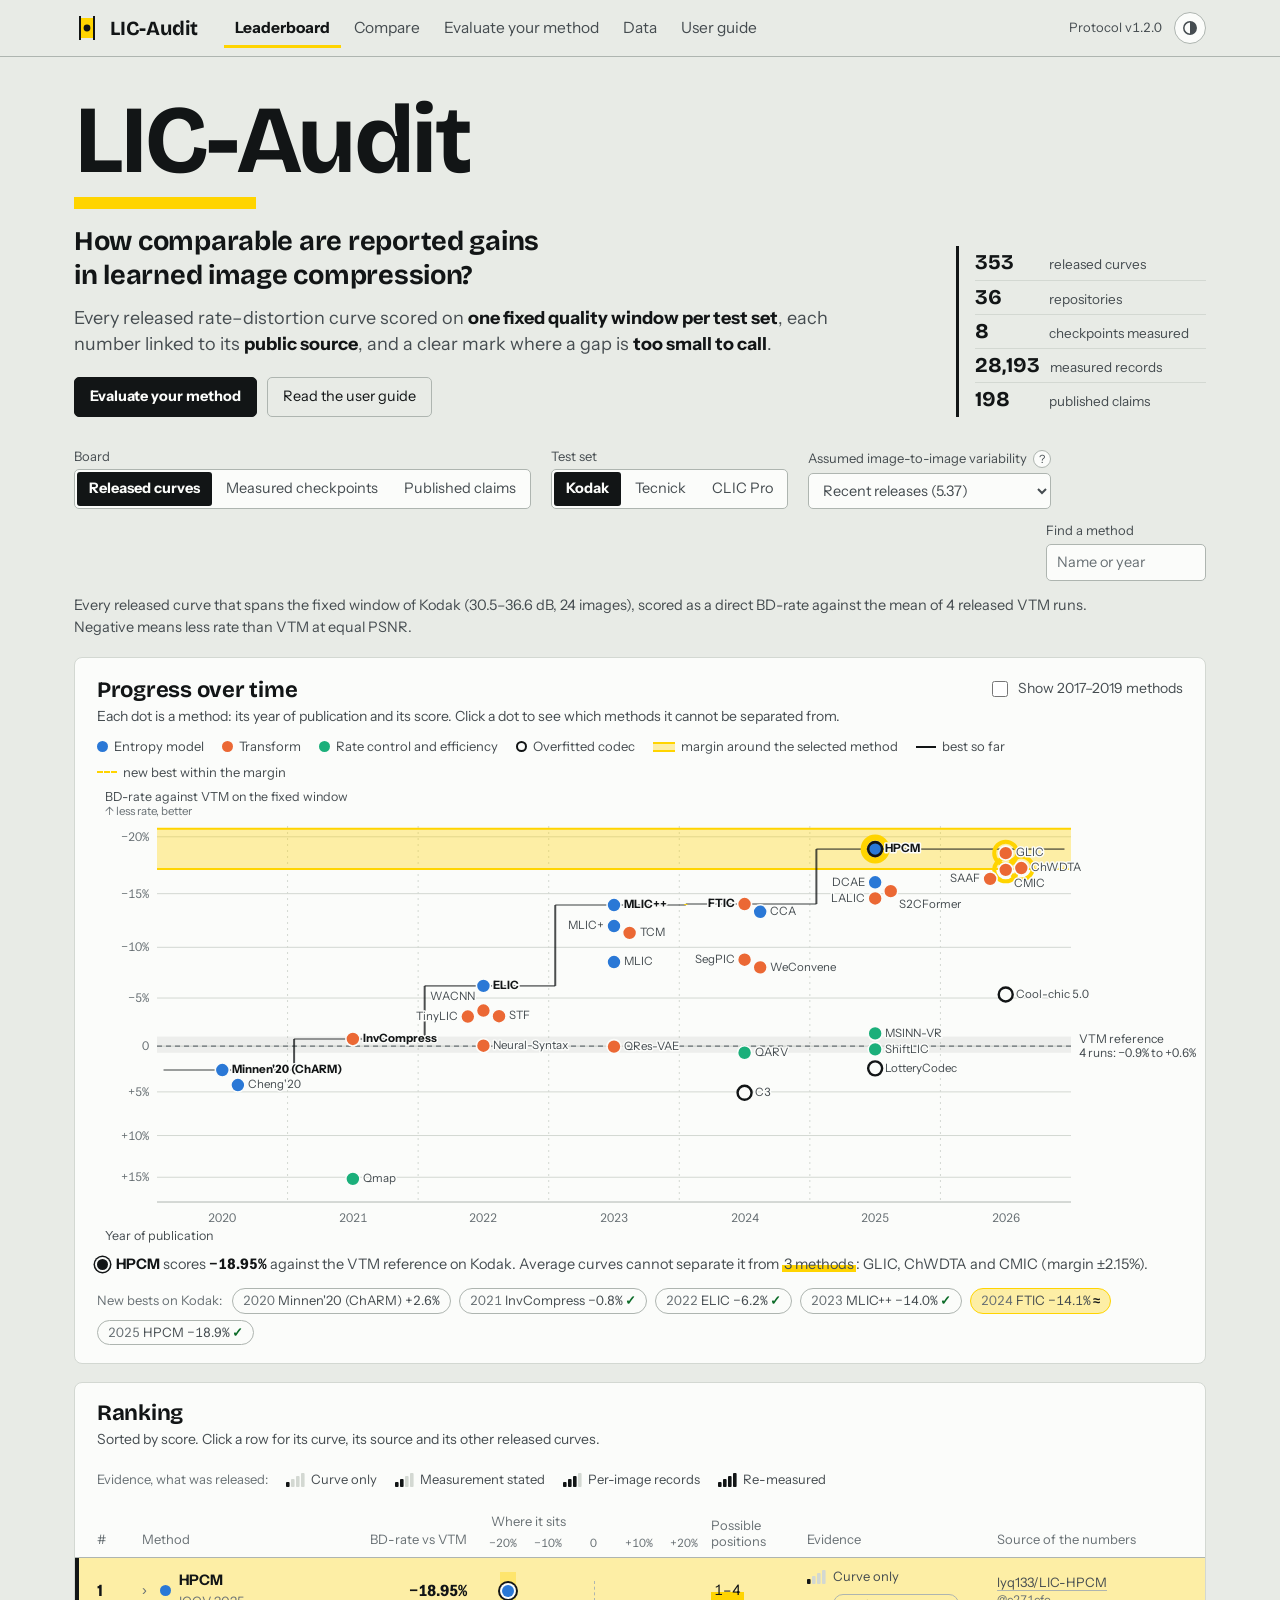
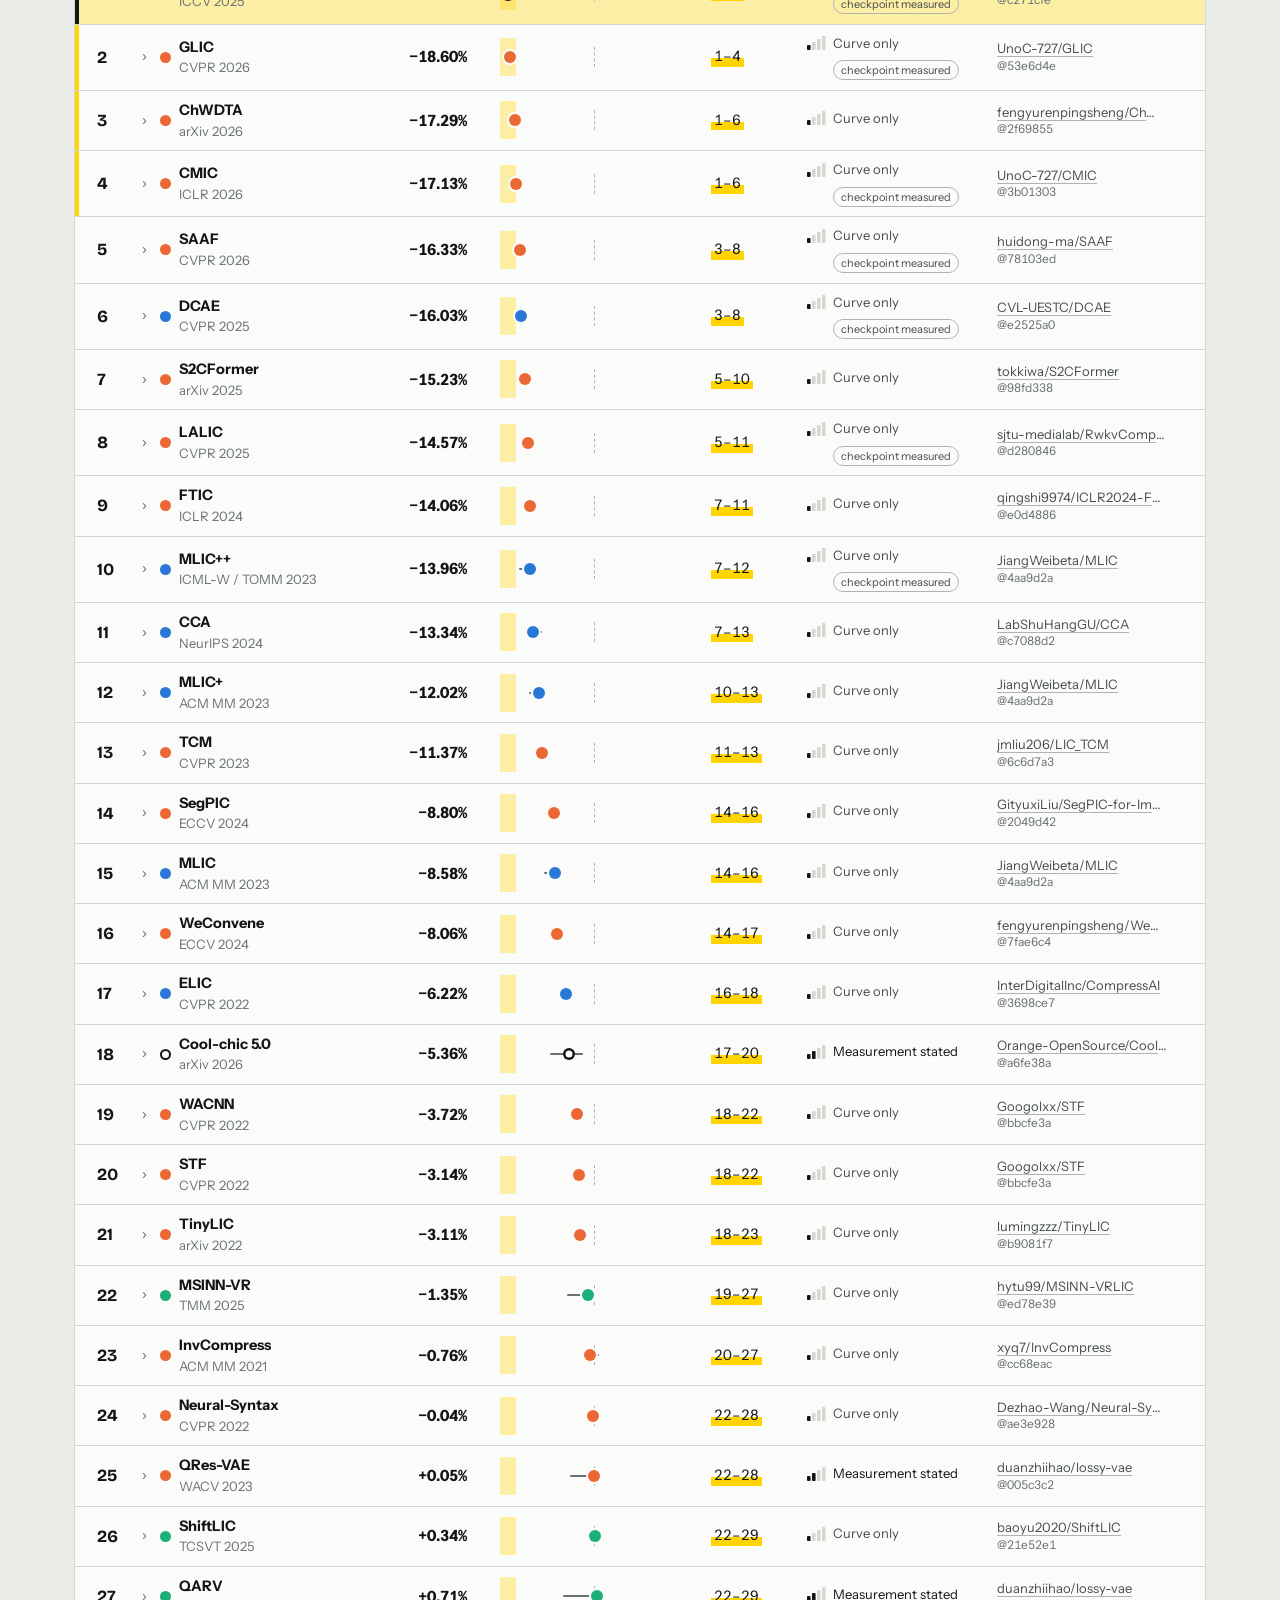
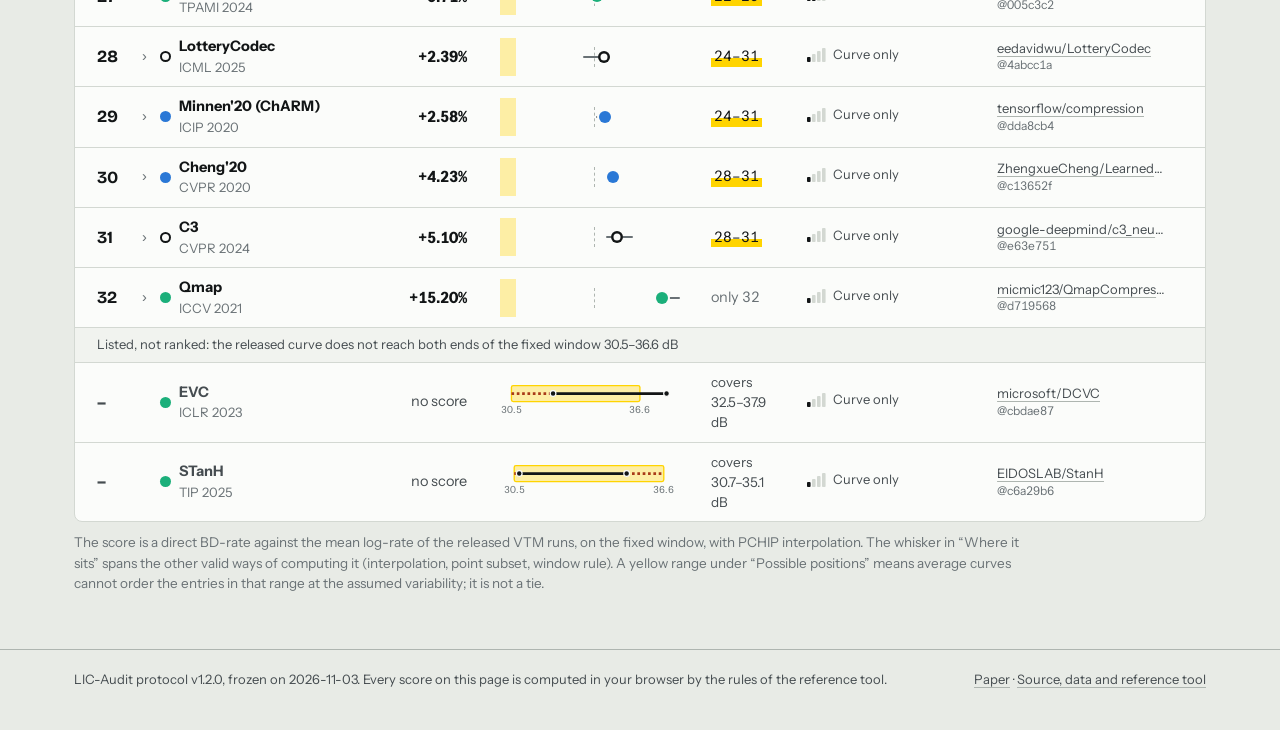
==== commit d98ab85d: "Add the paper and link it from the site paper/LIC-Audit.pdf holds the paper with its supplementary m" ====
--- a/index.html
+++ b/index.html
@@ -649,7 +649,7 @@
 </footer>
 
 <div class="tip" id="tip" hidden></div>
-<script id="lic-data" type="application/json">{"protocol":{"name":"LIC-Audit","version":"1.2.0","frozen_on":"2026-11-03","metric":"psnr_rgb","interpolation":"pchip","grid_points":2001,"z":1.96,"sigma":{"calibrated":{"value":5.371263657861854,"label":"Recent releases","note":"90th percentile over 45 measured comparisons among six 2025-26 releases"},"historical":{"value":6.3461789962842365,"label":"Older codecs","note":"median over four measured pairs of older learned codecs"},"stress":{"value":10.909968429365659,"label":"Stress","note":"the historical value scaled by the CLIC Pro / Kodak ratio"}},"datasets":{"kodak":{"label":"Kodak","n_images":24,"window":[30.5,36.6],"alternative_windows":[[30.5,37.2],[30.3,36.6],[30.1,37.3]],"consensus_level":-0.3861401782640829,"anchors":[{"key":"VTM-18.0","label":"VTM-18.0, run in lossy-vae repo (36 QPs)","level":-0.3866715433721576,"score":-0.1222765189468511,"source":{"repo":"duanzhiihao/lossy-vae","commit":"005c3c22e0087c4dc1c65916e27831411b9c41cd","path":"results/kodak/kodak-vtm18.0.json","license":"unclear"},"points":null},{"key":"VTM-19.1","label":"VTM-19.1, run in LotteryCodec repo (11 QPs)","level":-0.3842378692939133,"score":0.4389835499014172,"source":{"repo":"eedavidwu/LotteryCodec","commit":"4abcc1a429ed17896ea4650e0aa6fe75d4616fbc","path":"resource/README.md","license":"MIT"},"points":[[0.02889506022,24.88610624],[0.05742390951,26.60793144],[0.08086649577,27.5397921],[0.1125590007,28.50603102],[0.2870949639,31.83927141],[0.4920179579,34.2819962],[0.8770005968,37.39594199],[1.074011909,38.57873029],[1.187059191,39.18067591],[1.432931688,40.31617295],[1.73046875,41.45868403]]},{"key":"VTM-9.1a","label":"VTM-9.1, CompressAI run (8 QPs)","level":-0.38354967605207446,"score":0.5982676928937725,"source":{"repo":"InterDigitalInc/CompressAI","commit":"3698ce739e55b81b760ccb16db74b318bf2ddfb7","path":"results/image/kodak/vtm.json","license":"BSD-3-Clause-Clear"},"points":[[0.04824490017,26.14484539],[0.1124954224,28.49302175],[0.2458165487,31.19987372],[0.4905454848,34.26153257],[0.8748101128,37.41979316],[1.430849711,40.42444422],[2.324607001,43.50576697],[3.632609049,46.59176009]]},{"key":"VTM-9.1b","label":"VTM-9.1, released in LALIC repo (6 QPs)","level":-0.3901016243381863,"score":-0.908009138994037,"source":{"repo":"sjtu-medialab/RwkvCompress","commit":"d2808464be304a956ff94687b1b0f2c1e68fe8dc","path":"results/msssim/kodak-vtm91.json","license":"MIT"},"points":[[0.04788801405,26.15917111],[0.1120266385,28.52567326],[0.2453240289,31.25109032],[0.4896816678,34.32750449],[0.8729137845,37.50365562],[1.42848799,40.5357428]]}],"cells":[{"interp":"pchip","subset":"all","window":[30.5,36.6]},{"interp":"pchip","subset":"drop_high","window":[30.5,36.6]},{"interp":"pchip","subset":"drop_low","window":[30.5,36.6]},{"interp":"akima","subset":"all","window":[30.5,36.6]},{"interp":"akima","subset":"drop_high","window":[30.5,36.6]},{"interp":"akima","subset":"drop_low","window":[30.5,36.6]},{"interp":"cubic","subset":"all","window":[30.5,36.6]},{"interp":"cubic","subset":"drop_high","window":[30.5,36.6]},{"interp":"cubic","subset":"drop_low","window":[30.5,36.6]},{"interp":"pchip","subset":"all","window":[30.5,37.2]},{"interp":"pchip","subset":"all","window":[30.3,36.6]},{"interp":"pchip","subset":"all","window":[30.1,37.3]}],"image_ids":["kodim01","kodim02","kodim03","kodim04","kodim05","kodim06","kodim07","kodim08","kodim09","kodim10","kodim11","kodim12","kodim13","kodim14","kodim15","kodim16","kodim17","kodim18","kodim19","kodim20","kodim21","kodim22","kodim23","kodim24"]},"tecnick":{"label":"Tecnick","n_images":100,"window":[32.5,38.1],"alternative_windows":[[32.2,38.1],[32.1,38.2]],"consensus_level":-0.5030791961299073,"anchors":[{"key":"VTM-18.0","label":"VTM-18.0, run in lossy-vae repo (36 QPs)","level":-0.5007663339167767,"score":0.5339768066837891,"source":{"repo":"duanzhiihao/lossy-vae","commit":"005c3c22e0087c4dc1c65916e27831411b9c41cd","path":"results/tecnick-rgb-1200/tecnick-rgb-1200-vtm18.0.json","license":"unclear"},"points":null},{"key":"VTM-9.1b","label":"VTM-9.1, released in LALIC repo (6 QPs)","level":-0.5053920583430379,"score":-0.531140638861427,"source":{"repo":"sjtu-medialab/RwkvCompress","commit":"d2808464be304a956ff94687b1b0f2c1e68fe8dc","path":"results/tecnick-vtm91.json","license":"MIT"},"points":[[0.04322955556,27.7651287],[0.09104055556,30.33253219],[0.1802223889,32.94585311],[0.3378528889,35.63384562],[0.6069587778,38.19236822],[1.071414722,40.77991948]]}],"cells":[{"interp":"pchip","subset":"all","window":[32.5,38.1]},{"interp":"pchip","subset":"drop_high","window":[32.5,38.1]},{"interp":"pchip","subset":"drop_low","window":[32.5,38.1]},{"interp":"akima","subset":"all","window":[32.5,38.1]},{"interp":"akima","subset":"drop_high","window":[32.5,38.1]},{"interp":"akima","subset":"drop_low","window":[32.5,38.1]},{"interp":"cubic","subset":"all","window":[32.5,38.1]},{"interp":"cubic","subset":"drop_high","window":[32.5,38.1]},{"interp":"cubic","subset":"drop_low","window":[32.5,38.1]},{"interp":"pchip","subset":"all","window":[32.2,38.1]},{"interp":"pchip","subset":"all","window":[32.1,38.2]}],"image_ids":null},"clic_pv":{"label":"CLIC Pro","n_images":41,"window":[32.4,37.4],"alternative_windows":[[32.4,38.0],[32.3,37.4],[31.9,38.0]],"consensus_level":-0.5290630536379455,"anchors":[{"key":"VTM-19.1","label":"VTM-19.1, run in LotteryCodec repo (19 QPs)","level":-0.5208069126534138,"score":1.919231660720011,"source":{"repo":"eedavidwu/LotteryCodec","commit":"4abcc1a429ed17896ea4650e0aa6fe75d4616fbc","path":"resource/README.md","license":"MIT"},"points":[[0.04216255939,28.42336968],[0.05923728501,29.36759115],[0.08260261147,30.33241197],[0.1136579202,31.31974138],[0.1544819265,32.34331357],[0.2066153705,33.41428941],[0.2372205941,33.93000271],[0.2709400873,34.43520338],[0.3093580768,34.96025572],[0.3517462895,35.47490351],[0.3978765159,35.98009012],[0.4506051617,36.50266201],[0.5090755973,37.02169063],[0.5718634387,37.5246045],[0.643856186,38.04846672],[0.7230163027,38.56575103],[0.8102158833,39.06755519],[0.9101794719,39.60359789],[1.149933351,40.69745095]]},{"key":"VTM-17.0","label":"VTM-17.0, curve shipped in C3 repo (11 QPs)","level":-0.5365439036762867,"score":-1.7077786574293041,"source":{"repo":"google-deepmind/c3_neural_compression","commit":"e63e7519641db3d431cff623127fb2dcb825069f","path":"baselines/clic2020.py","license":"Apache-2.0"},"points":[[0.03423488942,27.97056222],[0.0479473243,28.89674981],[0.0926004627,30.81248726],[0.1272971828,31.8272356],[0.1723905216,32.89727602],[0.2286193156,33.92620301],[0.2997856082,34.97250929],[0.3875806078,36.01253989],[0.4967919212,37.06130971],[0.6348070671,38.13351576],[0.806340349,39.20554151]]},{"key":"VTM-9.1b","label":"VTM-9.1, released in LALIC repo (6 QPs)","level":-0.5298383445841359,"score":-0.17835809011963466,"source":{"repo":"sjtu-medialab/RwkvCompress","commit":"d2808464be304a956ff94687b1b0f2c1e68fe8dc","path":"results/clicproval-vtm91.json","license":"MIT"},"points":[[0.03572083252,28.00586507],[0.08252235464,30.37748661],[0.1785555785,32.9118854],[0.3521125909,35.58060932],[0.6445009669,38.23125593],[1.150889997,41.00489598]]}],"cells":[{"interp":"pchip","subset":"all","window":[32.4,37.4]},{"interp":"pchip","subset":"drop_high","window":[32.4,37.4]},{"interp":"pchip","subset":"drop_low","window":[32.4,37.4]},{"interp":"akima","subset":"all","window":[32.4,37.4]},{"interp":"akima","subset":"drop_high","window":[32.4,37.4]},{"interp":"akima","subset":"drop_low","window":[32.4,37.4]},{"interp":"cubic","subset":"all","window":[32.4,37.4]},{"interp":"cubic","subset":"drop_high","window":[32.4,37.4]},{"interp":"cubic","subset":"drop_low","window":[32.4,37.4]},{"interp":"pchip","subset":"all","window":[32.4,38.0]},{"interp":"pchip","subset":"all","window":[32.3,37.4]},{"interp":"pchip","subset":"all","window":[31.9,38.0]}],"image_ids":["alberto-montalesi-176097","alejandro-escamilla-6","ales-krivec-15949","alexander-shustov-73","allef-vinicius-109434","amy-zhang-15940","andrew-ruiz-376","benjamin-sloth-lindgreen-705","casey-fyfe-999","clem-onojeghuo-33741","daniel-robert-405","davide-ragusa-716","dogancan-ozturan-395","felix-russell-saw-140699","gian-reto-tarnutzer-45212","jared-erondu-21325","jason-briscoe-149782","jeremy-cai-1174","juskteez-vu-1041","kazuend-28556","lobostudio-hamburg-75377","martin-wessely-211","martyn-seddon-220","michael-durana-82941","mullermarc-184","nomao-saeki-33553","paul-itkin-46101","philipp-reiner-207","philippe-wuyts-45997","roberto-nickson-48063","schicka-307","sergey-zolkin-1045","sergey-zolkin-21232","stefan-kunze-26931","thong-vo-428","todd-quackenbush-222","todd-quackenbush-27493","veeterzy-82537","vita-vilcina-3055","wojciech-szaturski-3611","zugr-108"]}},"reference_spread":{"kodak":{"pairs":[{"ref":"VTM-18.0","test":"VTM-19.1","bd_window":0.5619471983207003},{"ref":"VTM-18.0","test":"VTM-9.1a","bd_window":0.7214263468643178},{"ref":"VTM-18.0","test":"VTM-9.1b","bd_window":-0.7866945627732935},{"ref":"VTM-19.1","test":"VTM-9.1a","bd_window":0.15858796790113594},{"ref":"VTM-19.1","test":"VTM-9.1b","bd_window":-1.3411054565543479},{"ref":"VTM-9.1a","test":"VTM-9.1b","bd_window":-1.497318856907326}],"max_abs_bd_window":1.497318856907326},"tecnick":{"pairs":[{"ref":"VTM-18.0","test":"VTM-9.1b","bd_window":-1.0594601739403409}],"max_abs_bd_window":1.0594601739403409},"clic_pv":{"pairs":[{"ref":"VTM-19.1","test":"VTM-17.0","bd_window":-3.5587104210354603},{"ref":"VTM-19.1","test":"VTM-9.1b","bd_window":-2.0580902315103122},{"ref":"VTM-17.0","test":"VTM-9.1b","bd_window":1.555993492078378}],"max_abs_bd_window":3.5587104210354603}},"variability":{"rule":"90th percentile of the measured pairwise variabilities among releases of the last two years with per-image records","definition":"sigma_pair = sqrt(n) x standard deviation of the paired-bootstrap direct BD-rate (percentage points)","bootstrap":{"B":10000,"seed":20261110,"max_fail":0.01,"window":"frozen window when at most max_fail of the replicates fail to span it, else the one-point inset window of the pair"},"release_years":{"hpcm_large":2025,"cmic_auxt":2026,"glic":2026,"saaf":2026,"dcae":2025,"lalic":2025,"mlicpp":2023,"tcm_small":2023},"rows":[{"a":"hpcm_large","b":"cmic_auxt","dataset":"kodak","window_kind":"frozen","window":[30.5,36.6],"n":24,"estimate":2.6812706560722877,"resolved":true,"sigma_pair":2.076897322117974},{"a":"hpcm_large","b":"glic","dataset":"kodak","window_kind":"frozen","window":[30.5,36.6],"n":24,"estimate":2.2921244821342057,"resolved":true,"sigma_pair":3.7074979119251434},{"a":"hpcm_large","b":"saaf","dataset":"kodak","window_kind":"frozen","window":[30.5,36.6],"n":24,"estimate":3.9039613892575487,"resolved":true,"sigma_pair":2.1535480328627132},{"a":"hpcm_large","b":"dcae","dataset":"kodak","window_kind":"frozen","window":[30.5,36.6],"n":24,"estimate":4.452189511328286,"resolved":true,"sigma_pair":2.522301679342754},{"a":"hpcm_large","b":"lalic","dataset":"kodak","window_kind":"frozen","window":[30.5,36.6],"n":24,"estimate":5.712934425558602,"resolved":true,"sigma_pair":3.3042989906426543},{"a":"cmic_auxt","b":"glic","dataset":"kodak","window_kind":"frozen","window":[30.5,36.6],"n":24,"estimate":-0.37898457182276024,"resolved":false,"sigma_pair":1.79602944715985},{"a":"cmic_auxt","b":"saaf","dataset":"kodak","window_kind":"frozen","window":[30.5,36.6],"n":24,"estimate":1.1907631502541705,"resolved":true,"sigma_pair":1.2327487251719103},{"a":"cmic_auxt","b":"dcae","dataset":"kodak","window_kind":"frozen","window":[30.5,36.6],"n":24,"estimate":1.7246756335803637,"resolved":true,"sigma_pair":1.5768950311348808},{"a":"cmic_auxt","b":"lalic","dataset":"kodak","window_kind":"frozen","window":[30.5,36.6],"n":24,"estimate":2.952499272862319,"resolved":true,"sigma_pair":1.8531606955846989},{"a":"glic","b":"saaf","dataset":"kodak","window_kind":"frozen","window":[30.5,36.6],"n":24,"estimate":1.5757194557092902,"resolved":true,"sigma_pair":2.3015340120892085},{"a":"glic","b":"dcae","dataset":"kodak","window_kind":"frozen","window":[30.5,36.6],"n":24,"estimate":2.111663082695414,"resolved":true,"sigma_pair":2.602316874749536},{"a":"glic","b":"lalic","dataset":"kodak","window_kind":"frozen","window":[30.5,36.6],"n":24,"estimate":3.344157686373861,"resolved":true,"sigma_pair":2.476880059868729},{"a":"saaf","b":"dcae","dataset":"kodak","window_kind":"frozen","window":[30.5,36.6],"n":24,"estimate":0.5276296637207967,"resolved":true,"sigma_pair":1.0107461628901053},{"a":"saaf","b":"lalic","dataset":"kodak","window_kind":"frozen","window":[30.5,36.6],"n":24,"estimate":1.7410048780758913,"resolved":true,"sigma_pair":2.2396068285714423},{"a":"dcae","b":"lalic","dataset":"kodak","window_kind":"frozen","window":[30.5,36.6],"n":24,"estimate":1.2070066890207176,"resolved":true,"sigma_pair":1.776162749167528},{"a":"hpcm_large","b":"cmic_auxt","dataset":"tecnick","window_kind":"inset","window":[32.524578122707474,36.94713617325214],"n":100,"estimate":-1.0959603969252218,"resolved":true,"sigma_pair":1.6824923472201938},{"a":"hpcm_large","b":"glic","dataset":"tecnick","window_kind":"inset","window":[33.027337608052065,36.94713617325214],"n":100,"estimate":1.6318897191070159,"resolved":true,"sigma_pair":5.4114857049404765},{"a":"hpcm_large","b":"saaf","dataset":"tecnick","window_kind":"inset","window":[32.64936900400829,36.94713617325214],"n":100,"estimate":2.4893263372423036,"resolved":true,"sigma_pair":5.489435563678555},{"a":"hpcm_large","b":"dcae","dataset":"tecnick","window_kind":"inset","window":[32.82041776392414,36.94713617325214],"n":100,"estimate":2.7242510745074444,"resolved":true,"sigma_pair":3.326729833945164},{"a":"hpcm_large","b":"lalic","dataset":"tecnick","window_kind":"inset","window":[32.85131191955771,36.94713617325214],"n":100,"estimate":4.797224271462697,"resolved":true,"sigma_pair":5.696209698745425},{"a":"cmic_auxt","b":"glic","dataset":"tecnick","window_kind":"frozen","window":[32.5,38.1],"n":100,"estimate":2.7458224105558537,"resolved":true,"sigma_pair":4.773583572941026},{"a":"cmic_auxt","b":"saaf","dataset":"tecnick","window_kind":"frozen","window":[32.5,38.1],"n":100,"estimate":2.9934763193659952,"resolved":true,"sigma_pair":4.532710930742593},{"a":"cmic_auxt","b":"dcae","dataset":"tecnick","window_kind":"frozen","window":[32.5,38.1],"n":100,"estimate":3.7300209912194626,"resolved":true,"sigma_pair":2.869680447170588},{"a":"cmic_auxt","b":"lalic","dataset":"tecnick","window_kind":"frozen","window":[32.5,38.1],"n":100,"estimate":5.963088402700389,"resolved":true,"sigma_pair":5.529002223315752},{"a":"glic","b":"saaf","dataset":"tecnick","window_kind":"frozen","window":[32.5,38.1],"n":100,"estimate":0.24103550197940304,"resolved":false,"sigma_pair":2.7778353477597624},{"a":"glic","b":"dcae","dataset":"tecnick","window_kind":"frozen","window":[32.5,38.1],"n":100,"estimate":0.9578964453960115,"resolved":true,"sigma_pair":3.0304672545664513},{"a":"glic","b":"lalic","dataset":"tecnick","window_kind":"frozen","window":[32.5,38.1],"n":100,"estimate":3.131286427674751,"resolved":true,"sigma_pair":2.6776879398073867},{"a":"saaf","b":"dcae","dataset":"tecnick","window_kind":"frozen","window":[32.5,38.1],"n":100,"estimate":0.7151372088554098,"resolved":true,"sigma_pair":2.6219029472671385},{"a":"saaf","b":"lalic","dataset":"tecnick","window_kind":"frozen","window":[32.5,38.1],"n":100,"estimate":2.883301146303774,"resolved":true,"sigma_pair":4.156288759804115},{"a":"dcae","b":"lalic","dataset":"tecnick","window_kind":"frozen","window":[32.5,38.1],"n":100,"estimate":2.1527686875431495,"resolved":true,"sigma_pair":3.7316847436794593},{"a":"hpcm_large","b":"cmic_auxt","dataset":"clic_pv","window_kind":"frozen","window":[32.4,37.4],"n":41,"estimate":1.5705087571200815,"resolved":true,"sigma_pair":2.1596314380694945},{"a":"hpcm_large","b":"glic","dataset":"clic_pv","window_kind":"frozen","window":[32.4,37.4],"n":41,"estimate":2.8056060319843867,"resolved":true,"sigma_pair":6.046418813574153},{"a":"hpcm_large","b":"saaf","dataset":"clic_pv","window_kind":"frozen","window":[32.4,37.4],"n":41,"estimate":3.7711390871807193,"resolved":true,"sigma_pair":4.850486425678078},{"a":"hpcm_large","b":"dcae","dataset":"clic_pv","window_kind":"frozen","window":[32.4,37.4],"n":41,"estimate":4.020021217754977,"resolved":true,"sigma_pair":2.9518791441791583},{"a":"hpcm_large","b":"lalic","dataset":"clic_pv","window_kind":"frozen","window":[32.4,37.4],"n":41,"estimate":4.942294092358712,"resolved":true,"sigma_pair":5.310930587243919},{"a":"cmic_auxt","b":"glic","dataset":"clic_pv","window_kind":"frozen","window":[32.4,37.4],"n":41,"estimate":1.2159998901036584,"resolved":true,"sigma_pair":4.507842240881196},{"a":"cmic_auxt","b":"saaf","dataset":"clic_pv","window_kind":"frozen","window":[32.4,37.4],"n":41,"estimate":2.1666036303144676,"resolved":true,"sigma_pair":3.6396977929543324},{"a":"cmic_auxt","b":"dcae","dataset":"clic_pv","window_kind":"frozen","window":[32.4,37.4],"n":41,"estimate":2.411637482777862,"resolved":true,"sigma_pair":2.2577622916394153},{"a":"cmic_auxt","b":"lalic","dataset":"clic_pv","window_kind":"frozen","window":[32.4,37.4],"n":41,"estimate":3.3196499421907832,"resolved":true,"sigma_pair":3.960675237279189},{"a":"glic","b":"saaf","dataset":"clic_pv","window_kind":"frozen","window":[32.4,37.4],"n":41,"estimate":0.939183272647548,"resolved":false,"sigma_pair":3.8523469609841574},{"a":"glic","b":"dcae","dataset":"clic_pv","window_kind":"frozen","window":[32.4,37.4],"n":41,"estimate":1.1812733105165174,"resolved":false,"sigma_pair":5.212776955486982},{"a":"glic","b":"lalic","dataset":"clic_pv","window_kind":"frozen","window":[32.4,37.4],"n":41,"estimate":2.078376990170727,"resolved":true,"sigma_pair":3.338730801331423},{"a":"saaf","b":"dcae","dataset":"clic_pv","window_kind":"frozen","window":[32.4,37.4],"n":41,"estimate":0.2398375239623718,"resolved":false,"sigma_pair":3.5484064281610133},{"a":"saaf","b":"lalic","dataset":"clic_pv","window_kind":"frozen","window":[32.4,37.4],"n":41,"estimate":1.128594150049822,"resolved":true,"sigma_pair":3.510213806176298},{"a":"dcae","b":"lalic","dataset":"clic_pv","window_kind":"frozen","window":[32.4,37.4],"n":41,"estimate":0.8866301542787225,"resolved":false,"sigma_pair":4.377496991438766}],"releases":["cmic_auxt","dcae","glic","hpcm_large","lalic","saaf"],"median":3.3042989906426543,"holdout":{"evaluations":90,"false":0,"missed":14,"coverage_percent":80,"expected_low":82,"expected_high":91}},"planning":{"limits":{"kodak":{"median":{"resolve":1.3219706338621153,"power80":1.8896333890934545},"p90":{"resolve":2.148913534317659,"power80":3.0716709287696684},"ref":{"resolve":2.538953736958484,"power80":3.6291969214958844},"hi":{"resolve":4.364816235100783,"power80":6.239096606108045}},"tecnick":{"median":{"resolve":0.6476307015811654,"power80":0.9257275208410061},"p90":{"resolve":1.0527483320878104,"power80":1.504805286645316},"ref":{"resolve":1.2438282272161651,"power80":1.777936126748891},"hi":{"resolve":2.138314519402571,"power80":3.0565206281789985}},"clic_pv":{"median":{"resolve":1.0114292298048784,"power80":1.445743494135529},"p90":{"resolve":1.6441166734410888,"power80":2.350111025252612},"ref":{"resolve":1.9425333338758437,"power80":2.7766697331203183},"hi":{"resolve":3.339486225961262,"power80":4.773483247928396}}},"sample_size":{"p90":{"0.5":{"resolve":444,"power80":906},"1.0":{"resolve":111,"power80":227},"2.0":{"resolve":28,"power80":57},"3.0":{"resolve":13,"power80":26}},"ref":{"0.5":{"resolve":619,"power80":1265},"1.0":{"resolve":155,"power80":317},"2.0":{"resolve":39,"power80":80},"3.0":{"resolve":18,"power80":36}}},"scales":{"median":3.3042989906426543,"p90":5.371263657861854,"ref":6.3461789962842365,"hi":10.909968429365659}},"history":[{"version":"1.1.0","status":"archived","note":"First frozen version."},{"version":"1.2.0","status":"current","frozen_on":"2026-11-03","note":"Same windows, references and scores as 1.1.0; adds the source check for submissions and optional per-image records."}],"window_rule":"Intersection of the released PSNR ranges of all fixed-rate models with at least five points, rounded inward to 0.1 dB","reference_rule":"arithmetic mean of the log-rate levels D_W of the listed anchor runs (copies count once)","facts":{"curves":353,"repositories":36,"records":28193,"vtm_versions":7,"vtm_versions_year":2025,"vtm_versions_year_n":5,"claims_naming_version":117,"releases_measured":8},"engine_sha256":{"bd.py":"a7f2aec65b2c33907a74e7a620af6aa48f32125aff5d5f08344f25d435e98a47","decisions.py":"e959bdb465e7d225cf077fed9ea058a369d6a8b8afd41fd723013023d194d532","validation.py":"4112212c47a1a5f69c5c992aca06d0af329d359ef2eecd2efa3dc9c1e66c299a","perimage.py":"74332a1a3c73bf1f4f7d201cdd82c3fd2fe5778e4c8d28ca0c0298c097ac46ee"},"frozen_manifest_sha256":"45c644251bac1750bfb929ab7b0d6e8724c0585489756ab69672b203ba870974","tecnick_image_ids_note":"Tecnick has no released identifier list; the names are those of the measured files."},"board":{"entries":{"kodak":[{"key":"hpcm2025","name":"HPCM","year":2025,"venue":"ICCV","family":"E","variant":"large","tier":"A","conventions":"U","evidence":1,"canonical":-18.945976401377507,"range":[-21.02268051770848,-17.609437413905038],"variants_valid":[60,72],"regime":[-21.348112486946313,-18.649822536796023,-16.77456332581082],"cells":[-0.47736559975436144,null,-0.4773310313470671,-0.47731584701744,null,-0.4773003138401036,-0.4773875747603838,null,-0.47727373323808764,-0.45002842253656616,-0.48823022996965676,-0.4670302697575167],"n_points":6,"span_db":[28.9135,37.748],"points":[[0.0951,28.9135],[0.1537,30.449],[0.2438,32.1219],[0.3778,33.9923],[0.5516,35.8511],[0.7843,37.748]],"values_withheld":false,"source":{"repo":"lyq133/LIC-HPCM","commit":"c271cfe2412071e7cacf4186825f1bbff4434664","path":"README.md","license":"MIT"},"remeasured":"hpcm_large","origin":"frozen","other_curves":[{"id":"hpcm2025-base|kodak|psnr_rgb|lyq133/LIC-HPCM","variant":"base","score":-15.594478242512055,"n_points":6,"span_db":[29.4022,37.7525],"tier":"A","points":[[0.1211,29.4022],[0.1757,30.7547],[0.2729,32.4012],[0.4125,34.2063],[0.5898,36.0145],[0.8209,37.7525]],"source":{"repo":"lyq133/LIC-HPCM","commit":"c271cfe2412071e7cacf4186825f1bbff4434664","path":"README.md","license":"MIT"}}]},{"key":"glic2026","name":"GLIC","year":2026,"venue":"CVPR","family":"T","variant":null,"tier":"A","conventions":"U","evidence":1,"canonical":-18.595158079002296,"range":[-19.828385765414914,-17.226571359629204],"variants_valid":[48,72],"regime":[-20.022169288459125,-18.38432540284386,-17.35672518159709],"cells":[-0.47548994097890473,null,null,-0.4754832441173088,null,null,-0.4754746078965862,null,null,-0.4489256114455663,-0.4860541793975108,-0.4654703103213029],"n_points":6,"span_db":[29.2139,38.121],"points":[[0.1083,29.2139],[0.1822,30.9614],[0.2808,32.6607],[0.4138,34.4241],[0.5845,36.2082],[0.8175,38.121]],"values_withheld":false,"source":{"repo":"UnoC-727/GLIC","commit":"53e6d4e3aff5bde6abd0bf19a2c18f3d0877e326","path":"README.md","license":"MIT"},"remeasured":"glic","origin":"frozen","other_curves":[]},{"key":"chwdta","name":"ChWDTA","year":2026,"venue":"arXiv","family":"T","variant":null,"tier":"A","conventions":"U","evidence":1,"canonical":-17.29180262874028,"range":[-18.489582802690496,-15.979895187029047],"variants_valid":[48,72],"regime":[-19.070376724218384,-16.827466156565187,-15.946031912930724],"cells":[-0.4685916228025221,null,null,-0.46864946379313177,null,null,-0.46862741217168113,null,null,-0.44202971239712086,-0.47943867827339787,-0.4591571050065475],"n_points":6,"span_db":[29.88,38.15],"points":null,"values_withheld":true,"source":{"repo":"fengyurenpingsheng/ChWDTA-Learned-image-compression","commit":"2f698554f3ac0ba1edc99a70d3883bf021d1053e","path":"README.md","license":"none_found"},"remeasured":null,"origin":"frozen","other_curves":[]},{"key":"cmic2026","name":"CMIC","year":2026,"venue":"ICLR","family":"T","variant":null,"tier":"A","conventions":"U","evidence":1,"canonical":-17.1311290980793,"range":[-18.562671820819,-16.18486906058384],"variants_valid":[60,72],"regime":[-18.7671676290309,-16.776647085716746,-15.822221028827022],"cells":[-0.46774875669329175,null,-0.4677433853870536,-0.4676370485393309,null,-0.4677203430711066,-0.46785835238507983,null,-0.4676872868005919,-0.44122035377657676,-0.4784302063778924,-0.45799601487104524],"n_points":7,"span_db":[29.18,38.1],"points":null,"values_withheld":true,"source":{"repo":"UnoC-727/CMIC","commit":"3b013032928b38403cf2c10f02a764cf4f664fa4","path":"README.md","license":"none_found"},"remeasured":"cmic_auxt","origin":"frozen","other_curves":[]},{"key":"saaf2026","name":"SAAF","year":2026,"venue":"CVPR","family":"T","variant":null,"tier":"A","conventions":"U","evidence":1,"canonical":-16.331539304414388,"range":[-17.9134278908448,-15.219781789208643],"variants_valid":[48,72],"regime":[-17.467556740730238,-15.993570877363418,-15.52112644063065],"cells":[-0.46357839920979915,null,null,-0.4636668060446225,null,null,-0.4634806826627019,null,null,-0.4373020443669399,-0.47417953806788415,-0.45398672574237436],"n_points":6,"span_db":[29.14685,38.08461],"points":[[0.10424,29.14685],[0.17135,30.6394],[0.27708,32.47287],[0.41229,34.27731],[0.5884,36.13439],[0.83036,38.08461]],"values_withheld":false,"source":{"repo":"huidong-ma/SAAF","commit":"78103edc663543848abd592ec3e216a9965a0949","path":"MSE_RD_Results.json","license":"MIT"},"remeasured":"saaf","origin":"frozen","other_curves":[]},{"key":"dcae2025","name":"DCAE","year":2025,"venue":"CVPR","family":"E","variant":null,"tier":"A","conventions":"U","evidence":1,"canonical":-16.02712726417781,"range":[-17.648471464988113,-14.698399538720185],"variants_valid":[48,72],"regime":[-17.808417589994928,-15.592483377929678,-14.64900854601645],"cells":[-0.4620011674865623,null,null,-0.4619667254153434,null,null,-0.4619483538592749,null,null,-0.4353521342217063,-0.47275098164617746,-0.45224497572309175],"n_points":6,"span_db":[29.24,37.87],"points":[[0.109,29.24],[0.175,30.74],[0.292,32.68],[0.426,34.41],[0.593,36.11],[0.811,37.87]],"values_withheld":false,"source":{"repo":"CVL-UESTC/DCAE","commit":"e2525a00467cbc326045674c7e5e0f1d9964604b","path":"RD_data.json","license":"MIT"},"remeasured":"dcae","origin":"frozen","other_curves":[]},{"key":"s2cformer2025","name":"S2CFormer","year":2025,"venue":"arXiv","family":"T","variant":"official","tier":"B","conventions":"U","evidence":1,"canonical":-15.227298587119353,"range":[-16.078845173542945,-14.029703485007373],"variants_valid":[48,72],"regime":[-16.17491210669506,-15.00099567467087,-14.497223659750624],"cells":[-0.45788415542275646,null,null,-0.4579145028194812,null,null,-0.4579399845777238,null,null,-0.4316892519929522,-0.4684467745555337,null],"n_points":6,"span_db":[30.14035088,38.12280702],"points":[[0.149335303,30.14035088],[0.191728213,30.97270955],[0.292023634,32.6374269],[0.430576071,34.43859649],[0.607385524,36.23976608],[0.841063516,38.12280702]],"values_withheld":false,"source":{"repo":"tokkiwa/S2CFormer","commit":"98fd338adb97cec042b6ee86c463351c765cc6c3","path":"assets/rd_curve.py","license":"Apache-2.0"},"remeasured":null,"origin":"frozen","other_curves":[{"id":"s2cformer2025-reimpl|kodak|psnr_rgb|tokkiwa/S2CFormer","variant":"reimpl","score":null,"n_points":4,"span_db":[30.84,36.18],"tier":"C","points":[[0.185,30.84],[0.285,32.55],[0.424,34.34],[0.606,36.18]],"source":{"repo":"tokkiwa/S2CFormer","commit":"98fd338adb97cec042b6ee86c463351c765cc6c3","path":"assets/rd_curve.py","license":"Apache-2.0"}}]},{"key":"lalic2025","name":"LALIC","year":2025,"venue":"CVPR","family":"T","variant":null,"tier":"A","conventions":"P","evidence":1,"canonical":-14.568502379432314,"range":[-15.856596781862464,-13.267124216219607],"variants_valid":[48,72],"regime":[-16.150344589061216,-14.417912483957164,-13.109978888876949],"cells":[-0.4545221586195144,null,null,-0.4545874846425329,null,null,-0.4545131730789628,null,null,-0.4279545812084708,-0.4650443150008522,-0.4444331318666291],"n_points":6,"span_db":[29.255744,37.933255],"points":[[0.114841,29.255744],[0.186171,30.853991],[0.285692,32.555155],[0.425758,34.31158],[0.601301,36.095768],[0.830638,37.933255]],"values_withheld":false,"source":{"repo":"sjtu-medialab/RwkvCompress","commit":"d2808464be304a956ff94687b1b0f2c1e68fe8dc","path":"results/kodak-lalic.json","license":"MIT"},"remeasured":"lalic","origin":"frozen","other_curves":[{"id":"lalic2025-uilic-mirror|kodak|psnr_rgb|BaylorMultimediaLab/UI-LIC","variant":"uilic-mirror","score":-14.568502379432314,"n_points":6,"span_db":[29.255744,37.933255],"tier":"B","points":[[0.114841,29.255744],[0.186171,30.853991],[0.285692,32.555155],[0.425758,34.31158],[0.601301,36.095768],[0.830638,37.933255]],"source":{"repo":"BaylorMultimediaLab/UI-LIC","commit":"bbba3bc029931d268e5d29a701ae325d9750fce6","path":"LIC-Models/RwkvCompress/results/kodak-lalic.json","license":"MIT"}}]},{"key":"ftic2024","name":"FTIC","year":2024,"venue":"ICLR","family":"T","variant":null,"tier":"A","conventions":"U","evidence":1,"canonical":-14.055617692989951,"range":[-15.279364421040487,-12.392960267255305],"variants_valid":[48,72],"regime":[-15.93667661369852,-13.769373367751726,-12.424144684665883],"cells":[-0.4519226836610295,null,null,-0.45190930696065446,null,null,-0.451880294153349,null,null,-0.4250972424161174,-0.4626038787878146,-0.441826181212712],"n_points":6,"span_db":[29.64,37.918],"points":null,"values_withheld":true,"source":{"repo":"qingshi9974/ICLR2024-FTIC","commit":"e0d488626d4744cd17bb9c6887ed64a5907fa63a","path":"README.md","license":"none_found"},"remeasured":null,"origin":"frozen","other_curves":[]},{"key":"mlicpp2023","name":"MLIC++","year":2023,"venue":"ICML-W / TOMM","family":"E","variant":null,"tier":"A","conventions":"U","evidence":1,"canonical":-13.963659996661072,"range":[-16.508518654303618,-12.223543334608333],"variants_valid":[48,72],"regime":[-16.998620896542782,-14.318128902935012,-10.448775011936329],"cells":[-0.451458251097267,null,null,-0.45149553770632234,null,null,-0.4516145600825768,null,null,-0.42280865300893805,-0.46246278870224794,-0.43993042620065814],"n_points":6,"span_db":[29.161,37.3229],"points":[[0.1075,29.161],[0.1747,30.7137],[0.2721,32.3345],[0.4129,34.1702],[0.5923,35.8161],[0.8025,37.3229]],"values_withheld":false,"source":{"repo":"JiangWeibeta/MLIC","commit":"4aa9d2a512eb9db382172058e6c278fb0d376e17","path":"results/kodak/mlicplusplus_mse.json","license":"Apache-2.0"},"remeasured":"mlicpp","origin":"frozen","other_curves":[]},{"key":"cca2024","name":"CCA","year":2024,"venue":"NeurIPS","family":"E","variant":null,"tier":"A","conventions":"U","evidence":1,"canonical":-13.344329604919302,"range":[-14.037821644448945,-11.391177049116841],"variants_valid":[48,72],"regime":[-15.054979575788819,-12.924266918194881,-12.02568514100858],"cells":[-0.44834319181749355,null,null,-0.4484930879605961,null,null,-0.4477335381489411,null,null,-0.42194246916322803,null,null],"n_points":6,"span_db":[30.43,37.2],"points":[[0.169,30.43],[0.298,32.67],[0.399,33.92],[0.514,35.19],[0.63,36.29],[0.74,37.2]],"values_withheld":false,"source":{"repo":"LabShuHangGU/CCA","commit":"c7088d297dda5189d0ccc7f911fb60235dfd9cbc","path":"RD_data.json","license":"MIT"},"remeasured":null,"origin":"frozen","other_curves":[]},{"key":"mlicplus2023","name":"MLIC+","year":2023,"venue":"ACM MM","family":"E","variant":null,"tier":"A","conventions":"U","evidence":1,"canonical":-12.016159703766693,"range":[-14.278192280285573,-10.358209763609771],"variants_valid":[48,72],"regime":[-15.392091136163021,-11.424064510976661,-9.117130058181388],"cells":[-0.4417372642346938,null,null,-0.4417153950071094,null,null,-0.4415407473602083,null,null,-0.41393726863514385,-0.4527111543973793,-0.43106944892813226],"n_points":6,"span_db":[29.1983,37.3736],"points":[[0.1124,29.1983],[0.1823,30.7816],[0.2815,32.4008],[0.427,34.1389],[0.5912,35.7631],[0.8103,37.3736]],"values_withheld":false,"source":{"repo":"JiangWeibeta/MLIC","commit":"4aa9d2a512eb9db382172058e6c278fb0d376e17","path":"results/kodak/mlicplus_mse.json","license":"Apache-2.0"},"remeasured":null,"origin":"frozen","other_curves":[]},{"key":"tcm2023","name":"TCM","year":2023,"venue":"CVPR","family":"T","variant":"large","tier":"A","conventions":"U","evidence":1,"canonical":-11.372881714626615,"range":[-12.180838790794057,-10.106712132769157],"variants_valid":[48,72],"regime":[-12.610816166785332,-11.095468275312538,-10.397876024932673],"cells":[-0.43857354983426156,null,null,-0.43860416213117204,null,null,-0.4385164124011499,null,null,-0.4122860231809383,-0.44900909901328717,-0.42862939032007974],"n_points":6,"span_db":[30.07,38.07],"points":[[0.155,30.07],[0.194,30.85],[0.3,32.59],[0.443,34.33],[0.625,36.15],[0.88,38.07]],"values_withheld":false,"source":{"repo":"jmliu206/LIC_TCM","commit":"6c6d7a364817a4c372bd210dbbcb175f9172caa0","path":"RD_data.md","license":"MIT"},"remeasured":null,"origin":"frozen","other_curves":[{"id":"tcm2023-middle|kodak|psnr_rgb|jmliu206/LIC_TCM","variant":"middle","score":-8.662024320018647,"n_points":6,"span_db":[29.88,37.98],"tier":"A","points":[[0.158,29.88],[0.195,30.62],[0.295,32.38],[0.439,34.15],[0.623,36.1],[0.882,37.98]],"source":{"repo":"jmliu206/LIC_TCM","commit":"6c6d7a364817a4c372bd210dbbcb175f9172caa0","path":"RD_data.md","license":"MIT"}},{"id":"tcm2023-small|kodak|psnr_rgb|jmliu206/LIC_TCM","variant":"small","score":-5.986016669818451,"n_points":6,"span_db":[29.99,37.96],"tier":"A","points":[[0.161,29.99],[0.198,30.57],[0.306,32.42],[0.455,34.18],[0.628,36.01],[0.899,37.96]],"source":{"repo":"jmliu206/LIC_TCM","commit":"6c6d7a364817a4c372bd210dbbcb175f9172caa0","path":"RD_data.md","license":"MIT"}}]},{"key":"segpic2024","name":"SegPIC","year":2024,"venue":"ECCV","family":"T","variant":null,"tier":"A","conventions":"U","evidence":1,"canonical":-8.80179189128405,"range":[-10.48187694187338,-7.510993640754227],"variants_valid":[48,72],"regime":[-9.6063147904618,-9.174742049405626,-7.612293275964621],"cells":[-0.4261538730073995,null,null,-0.4264462192780827,null,null,-0.42616029013674683,null,null,-0.3995801552641825,-0.4367008505228624,-0.4161423101519864],"n_points":6,"span_db":[29.24,37.81],"points":null,"values_withheld":true,"source":{"repo":"GityuxiLiu/SegPIC-for-Image-Compression","commit":"2049d424024d4b1e4e2b929dfd4da9383902f332","path":"RD_points.txt","license":"none_found"},"remeasured":null,"origin":"frozen","other_curves":[]},{"key":"mlic2023","name":"MLIC","year":2023,"venue":"ACM MM","family":"E","variant":null,"tier":"A","conventions":"U","evidence":1,"canonical":-8.575261253564248,"range":[-10.996283854242384,-6.926567960405028],"variants_valid":[48,72],"regime":[-11.673227840949085,-8.296176688175837,-5.656630459303214],"cells":[-0.4250764502837351,null,null,-0.4251313223688657,null,null,-0.4250510348075294,null,null,-0.3973829262451761,-0.43600212601180793,-0.41447854313266524],"n_points":6,"span_db":[29.2291,37.4026],"points":[[0.1162,29.2291],[0.1896,30.7639],[0.2908,32.3709],[0.4375,34.1024],[0.6136,35.7542],[0.8415,37.4026]],"values_withheld":false,"source":{"repo":"JiangWeibeta/MLIC","commit":"4aa9d2a512eb9db382172058e6c278fb0d376e17","path":"results/kodak/mlic_mse.json","license":"Apache-2.0"},"remeasured":null,"origin":"frozen","other_curves":[]},{"key":"weconvene2024","name":"WeConvene","year":2024,"venue":"ECCV","family":"T","variant":null,"tier":"A","conventions":"U","evidence":1,"canonical":-8.055473233374444,"range":[-8.870503654624894,-6.663381456167472],"variants_valid":[48,72],"regime":[-9.050463954270738,-7.953357212037493,-7.15271620087039],"cells":[-0.4226142964115706,null,null,-0.4225653611158201,null,null,-0.4224596225796164,null,null,-0.3961859853651244,-0.4329587511441264,-0.4123099921386243],"n_points":6,"span_db":[30.07,37.96],"points":null,"values_withheld":true,"source":{"repo":"fengyurenpingsheng/WeConvene","commit":"7fae6c47e6841e17e4a92e7debc84ed350c0093c","path":"README.md","license":"none_found"},"remeasured":null,"origin":"frozen","other_curves":[]},{"key":"caipaper-elic2022","name":"ELIC","year":2022,"venue":"CVPR","family":"E","variant":null,"tier":"B","conventions":"U","evidence":1,"canonical":-6.2181300271991535,"range":[-7.303509138448971,-5.033979300720592],"variants_valid":[48,72],"regime":[-7.489033478003515,-5.932944479933056,-5.2179938997828135],"cells":[-0.414021290117469,null,null,-0.41399067257812494,null,null,-0.4138999311775248,null,null,-0.387753842210557,-0.4244501726250267,-0.4040738261981542],"n_points":6,"span_db":[29.113,37.624],"points":[[0.1235,29.113],[0.1965,30.698],[0.3337,32.784],[0.4908,34.577],[0.7041,36.488],[0.8573,37.624]],"values_withheld":false,"source":{"repo":"InterDigitalInc/CompressAI","commit":"3698ce739e55b81b760ccb16db74b318bf2ddfb7","path":"results/image/kodak/paper-elic2022_mse.json","license":"BSD-3-Clause-Clear"},"remeasured":null,"origin":"frozen","other_curves":[]},{"key":"coolchic","name":"Cool-chic 5.0","year":2026,"venue":"arXiv","family":"O","variant":"v5.0","tier":"A","conventions":"D","evidence":2,"canonical":-5.361436530616304,"range":[-9.669531311617197,-2.4021349764159594],"variants_valid":[48,72],"regime":[-3.083492006767985,-5.274402140389867,-7.670750546199379],"cells":[-0.41007203880455,-0.4096839736244479,null,-0.4096232836724874,null,null,-0.4106099174589639,-0.40950182563621645,null,-0.38618045518463734,-0.41959797896814816,-0.40109195555907634],"n_points":5,"span_db":[27.435297625,41.16749204166667],"points":[[0.08385516667,27.43529763],[0.2185618333,30.858745],[0.4818996667,34.52096079],[0.759424875,37.24739958],[1.357134375,41.16749204]],"values_withheld":false,"source":{"repo":"Orange-OpenSource/Cool-Chic","commit":"a6fe38a414dd098b39c41636bd6e423626402f7e","path":"results/v5.0/image-kodak.tsv","license":"BSD-3-Clause"},"remeasured":null,"origin":"frozen","other_curves":[{"id":"coolchic-v1.0|kodak|psnr_rgb|Orange-OpenSource/Cool-Chic","variant":"v1.0","score":51.14072770886175,"n_points":4,"span_db":[25.770036465833332,40.77590572166667],"tier":"A","points":[[0.08117675796,25.77003647],[0.265109592,29.41346661],[0.9239434136,35.8324315],[1.749298096,40.77590572]],"source":{"repo":"Orange-OpenSource/Cool-Chic","commit":"a6fe38a414dd098b39c41636bd6e423626402f7e","path":"results/v1.0/image-kodak.tsv","license":"BSD-3-Clause"}},{"id":"coolchic-v2.0|kodak|psnr_rgb|Orange-OpenSource/Cool-Chic","variant":"v2.0","score":32.045953635863796,"n_points":5,"span_db":[26.393401128565245,40.96041189847251],"tier":"A","points":[[0.09670342339,26.39340113],[0.2635260688,30.05962692],[0.5990634494,33.92421188],[0.928894043,36.815166],[1.605787489,40.9604119]],"source":{"repo":"Orange-OpenSource/Cool-Chic","commit":"a6fe38a414dd098b39c41636bd6e423626402f7e","path":"results/v2.0/image-kodak.tsv","license":"BSD-3-Clause"}},{"id":"coolchic-v3.0|kodak|psnr_rgb|Orange-OpenSource/Cool-Chic","variant":"v3.0","score":3.5350325760122647,"n_points":5,"span_db":[26.905258819189843,41.24471200457095],"tier":"A","points":[[0.08348337809,26.90525882],[0.2413372464,30.73201332],[0.5269809299,34.61926526],[0.820177714,37.33204607],[1.442432827,41.244712]],"source":{"repo":"Orange-OpenSource/Cool-Chic","commit":"a6fe38a414dd098b39c41636bd6e423626402f7e","path":"results/v3.0/image-kodak.tsv","license":"BSD-3-Clause"}},{"id":"coolchic-v3.1|kodak|psnr_rgb|Orange-OpenSource/Cool-Chic","variant":"v3.1","score":4.018114191271072,"n_points":5,"span_db":[26.78106615583532,41.22399313961633],"tier":"A","points":[[0.08212449816,26.78106616],[0.2381422255,30.66148526],[0.5264994303,34.58160811],[0.8211669922,37.28238331],[1.453701443,41.22399314]],"source":{"repo":"Orange-OpenSource/Cool-Chic","commit":"a6fe38a414dd098b39c41636bd6e423626402f7e","path":"results/v3.1/image-kodak.tsv","license":"BSD-3-Clause"}},{"id":"coolchic-v3.2|kodak|psnr_rgb|Orange-OpenSource/Cool-Chic","variant":"v3.2","score":2.5666480693183447,"n_points":5,"span_db":[26.86358415491838,41.00234865753991],"tier":"A","points":[[0.0770916409,26.86358415],[0.2292107476,30.62271217],[0.5120603773,34.47701083],[0.7964511447,37.12335104],[1.408148024,41.00234866]],"source":{"repo":"Orange-OpenSource/Cool-Chic","commit":"a6fe38a414dd098b39c41636bd6e423626402f7e","path":"results/v3.2/image-kodak.tsv","license":"BSD-3-Clause"}},{"id":"coolchic-v3.3|kodak|psnr_rgb|Orange-OpenSource/Cool-Chic","variant":"v3.3","score":2.6091856126231994,"n_points":5,"span_db":[26.862662413801434,40.99045706576943],"tier":"A","points":[[0.0770916409,26.86266241],[0.2292107476,30.62143798],[0.5120603773,34.47456935],[0.7964511447,37.11879201],[1.408148024,40.99045707]],"source":{"repo":"Orange-OpenSource/Cool-Chic","commit":"a6fe38a414dd098b39c41636bd6e423626402f7e","path":"results/v3.3/image-kodak.tsv","license":"BSD-3-Clause"}},{"id":"coolchic-v3.4|kodak|psnr_rgb|Orange-OpenSource/Cool-Chic","variant":"v3.4","score":1.5787267043791298,"n_points":5,"span_db":[26.97619961224903,41.00043567433287],"tier":"A","points":[[0.07791307237,26.97619961],[0.228638543,30.71706732],[0.5084728665,34.45722535],[0.7957551744,37.10119963],[1.416781955,41.00043567]],"source":{"repo":"Orange-OpenSource/Cool-Chic","commit":"a6fe38a414dd098b39c41636bd6e423626402f7e","path":"results/v3.4/image-kodak.tsv","license":"BSD-3-Clause"}},{"id":"coolchic-v4.0|kodak|psnr_rgb|Orange-OpenSource/Cool-Chic","variant":"v4.0","score":1.5787267043791298,"n_points":5,"span_db":[26.97619961224903,41.00043567433287],"tier":"A","points":[[0.07791307237,26.97619961],[0.228638543,30.71706732],[0.5084728665,34.45722535],[0.7957551744,37.10119963],[1.416781955,41.00043567]],"source":{"repo":"Orange-OpenSource/Cool-Chic","commit":"a6fe38a414dd098b39c41636bd6e423626402f7e","path":"results/v4.0/image-kodak.tsv","license":"BSD-3-Clause"}},{"id":"coolchic-v4.1|kodak|psnr_rgb|Orange-OpenSource/Cool-Chic","variant":"v4.1","score":1.5787267043791298,"n_points":5,"span_db":[26.97619961224903,41.00043567433287],"tier":"A","points":[[0.07791307237,26.97619961],[0.228638543,30.71706732],[0.5084728665,34.45722535],[0.7957551744,37.10119963],[1.416781955,41.00043567]],"source":{"repo":"Orange-OpenSource/Cool-Chic","commit":"a6fe38a414dd098b39c41636bd6e423626402f7e","path":"results/v4.1/image-kodak.tsv","license":"BSD-3-Clause"}},{"id":"coolchic-v4.2|kodak|psnr_rgb|Orange-OpenSource/Cool-Chic","variant":"v4.2","score":1.5787267043791298,"n_points":5,"span_db":[26.97619961224903,41.00043567433287],"tier":"A","points":[[0.07791307237,26.97619961],[0.228638543,30.71706732],[0.5084728665,34.45722535],[0.7957551744,37.10119963],[1.416781955,41.00043567]],"source":{"repo":"Orange-OpenSource/Cool-Chic","commit":"a6fe38a414dd098b39c41636bd6e423626402f7e","path":"results/v4.2/image-kodak.tsv","license":"BSD-3-Clause"}}]},{"key":"wacnn2022","name":"WACNN","year":2022,"venue":"CVPR","family":"T","variant":null,"tier":"A","conventions":"U","evidence":1,"canonical":-3.7201941692331153,"range":[-5.1716345075727315,-2.5356321011731686],"variants_valid":[48,72],"regime":[-2.840280179818766,-4.7114260591471835,-3.599665942331143],"cells":[-0.40260497250977695,null,null,-0.4027291221801027,null,null,-0.402871241140874,null,null,-0.3762685762061892,-0.41286617938244324,-0.3923489980834619],"n_points":6,"span_db":[29.22,37.72],"points":[[0.127,29.22],[0.199,30.59],[0.309,32.26],[0.449,34.15],[0.649,35.91],[0.895,37.72]],"values_withheld":false,"source":{"repo":"Googolxx/STF","commit":"bbcfe3a48f195eda1e3af4a103ae4d00b5b84331","path":"results/cnn_mse_Kodak.json","license":"Apache-2.0"},"remeasured":null,"origin":"frozen","other_curves":[]},{"key":"stf2022","name":"STF","year":2022,"venue":"CVPR","family":"T","variant":null,"tier":"A","conventions":"U","evidence":1,"canonical":-3.1377004526429997,"range":[-5.0575210339493415,-1.8454920149281184],"variants_valid":[60,72],"regime":[-4.126015331532029,-3.7707481604587145,-1.4954159971488523],"cells":[-0.3999854031171242,null,-0.399937629588212,-0.4001572241243366,null,-0.4001325899331123,-0.40025732433457917,null,-0.400429849058754,-0.3733024021247373,-0.41051878298125194,-0.38982215530793835],"n_points":6,"span_db":[29.14,37.72],"points":[[0.124,29.14],[0.191,30.5],[0.298,32.15],[0.441,33.97],[0.651,35.82],[0.903,37.72]],"values_withheld":false,"source":{"repo":"Googolxx/STF","commit":"bbcfe3a48f195eda1e3af4a103ae4d00b5b84331","path":"results/stf_mse_Kodak.json","license":"Apache-2.0"},"remeasured":null,"origin":"frozen","other_curves":[]},{"key":"tinylic2022","name":"TinyLIC","year":2022,"venue":"arXiv","family":"T","variant":null,"tier":"A","conventions":"U","evidence":1,"canonical":-3.1062429427819893,"range":[-4.147541619722683,-1.3213787317004067],"variants_valid":[60,72],"regime":[-4.733174116118832,-3.2907363148007462,-1.2635249933792503],"cells":[-0.3998443822550515,-0.3998443822550515,null,-0.39995464500286254,-0.39996678890298126,null,-0.39969944213202274,-0.39966987670353143,null,-0.3732456195571704,-0.41032636762873054,-0.389673270568322],"n_points":8,"span_db":[29.13,41.3],"points":[[0.124,29.13],[0.203,30.7],[0.31,32.37],[0.462,34.13],[0.651,35.82],[0.903,37.7],[1.215,39.56],[1.616,41.3]],"values_withheld":false,"source":{"repo":"lumingzzz/TinyLIC","commit":"b9081f7c4d18fc704babeb50f68c610ccff8791e","path":"results/mse/kodak.json","license":"Apache-2.0"},"remeasured":null,"origin":"frozen","other_curves":[]},{"key":"msinn2025","name":"MSINN-VR","year":2025,"venue":"TMM","family":"R","variant":"anchor12","tier":"A","conventions":"U","evidence":1,"canonical":-1.3505383293335727,"range":[-5.835222880762192,-0.4248002371281201],"variants_valid":[60,72],"regime":[1.0827143944637685,-1.7770617855179083,-3.3071549183136706],"cells":[-0.3920454586109659,-0.3920454586109659,null,-0.39202150120256746,-0.39202150120256746,null,-0.39291918697656397,-0.3925941664670619,null,-0.36742951360302034,-0.4014942322238648,-0.38210991610878237],"n_points":12,"span_db":[28.98,46.96],"points":null,"values_withheld":true,"source":{"repo":"hytu99/MSINN-VRLIC","commit":"ed78e3968748f9c444df0b2790f19ffe97a3d9c2","path":"RD_data.md","license":"none_found"},"remeasured":null,"origin":"frozen","other_curves":[{"id":"msinn2025-anchor8|kodak|psnr_rgb|hytu99/MSINN-VRLIC","variant":"anchor8","score":-4.327386136358447,"n_points":8,"span_db":[28.91,40.93],"tier":"A","points":null,"source":{"repo":"hytu99/MSINN-VRLIC","commit":"ed78e3968748f9c444df0b2790f19ffe97a3d9c2","path":"RD_data.md","license":"none_found"}}]},{"key":"invcompress2021","name":"InvCompress","year":2021,"venue":"ACM MM","family":"T","variant":null,"tier":"A","conventions":"U","evidence":1,"canonical":-0.7637307437181162,"range":[-1.9268152018387052,1.172537179647537],"variants_valid":[72,72],"regime":[0.04204054291225834,-0.9477301280045758,-1.3801557997037972],"cells":[-0.38946974946626856,-0.3894415063203101,-0.38946974946626856,-0.38943485174157644,-0.3894156795218055,-0.3894524383470093,-0.39087710141988347,-0.38967805352925783,-0.3897119252891812,-0.36376156120126224,-0.3995519678657503,-0.37947240779202723],"n_points":8,"span_db":[27.89430274785873,38.47072210973406],"points":[[0.09836154514,27.89430275],[0.1338772244,28.95733426],[0.1631707086,29.71510732],[0.2925754123,31.91947084],[0.4514194065,33.94583517],[0.6507873535,35.83985445],[0.7909918891,36.90782873],[1.061119927,38.47072211]],"values_withheld":false,"source":{"repo":"xyq7/InvCompress","commit":"cc68eac111a2c13579bf88871508e52de75c1950","path":"results/kodak_mse.json","license":"Apache-2.0"},"remeasured":null,"origin":"frozen","other_curves":[]},{"key":"neuralsyntax2022","name":"Neural-Syntax","year":2022,"venue":"CVPR","family":"T","variant":"plus","tier":"A","conventions":"U","evidence":1,"canonical":-0.04334297666588327,"range":[-0.8921324056741398,1.710892036870848],"variants_valid":[60,72],"regime":[-0.9164667217236189,0.6501364212622374,0.14270444957455997],"cells":[-0.3863284552254033,-0.3863284596180841,null,-0.38660872314328776,-0.38654161373840584,null,-0.38530243790014973,-0.38575689379125366,null,-0.36036468165988345,-0.3966886565883998,null],"n_points":6,"span_db":[30.2688,39.2847],"points":null,"values_withheld":true,"source":{"repo":"Dezhao-Wang/Neural-Syntax-Code","commit":"ae3e928a3837b75bb910cb6148500a63b97dc020","path":"rd_points.dat","license":"none_found"},"remeasured":null,"origin":"frozen","other_curves":[{"id":"neuralsyntax2022-base|kodak|psnr_rgb|Dezhao-Wang/Neural-Syntax-Code","variant":"base","score":7.739850702038087,"n_points":6,"span_db":[30.0931,39.0018],"tier":"A","points":null,"source":{"repo":"Dezhao-Wang/Neural-Syntax-Code","commit":"ae3e928a3837b75bb910cb6148500a63b97dc020","path":"rd_points.dat","license":"none_found"}}]},{"key":"qresvae2023","name":"QRes-VAE","year":2023,"venue":"WACV","family":"T","variant":"34M","tier":"A","conventions":"D","evidence":2,"canonical":0.04924516718383121,"range":[-5.153701508368302,1.0489087847320944],"variants_valid":[60,72],"regime":[2.1052896971482937,0.2908249515693795,-2.2015430647722267],"cells":[-0.38592636186320156,-0.38592636186320156,null,-0.3859924004395566,-0.3859924004395566,null,-0.38592033340461046,-0.38530123209260264,null,-0.3613733858958671,-0.3956567474755002,-0.3765828623685372],"n_points":8,"span_db":[30.02302909544619,44.35479638328737],"points":null,"values_withheld":true,"source":{"repo":"duanzhiihao/lossy-vae","commit":"005c3c22e0087c4dc1c65916e27831411b9c41cd","path":"results/kodak/kodak-qres34m.json","license":"unclear"},"remeasured":null,"origin":"frozen","other_curves":[]},{"key":"shiftlic2025","name":"ShiftLIC","year":2025,"venue":"TCSVT","family":"R","variant":"large","tier":"A","conventions":"U","evidence":1,"canonical":0.34172028155257106,"range":[-0.7298084699677743,1.5680095523579851],"variants_valid":[60,72],"regime":[-0.9116028778172969,0.365485171832014,1.586836705646344],"cells":[-0.3846586358639462,-0.384623629605259,null,-0.384576909821153,-0.38461615699374263,null,-0.38481839987860317,-0.3845936779170151,null,-0.3585238700145477,-0.3950406893440388,-0.3747856201327921],"n_points":8,"span_db":[29.90802462895711,39.58922497431437],"points":[[0.1687181261,29.90802463],[0.2109205458,30.6980346],[0.2645907932,31.55971106],[0.3161146376,32.27780207],[0.4617275662,33.96227702],[0.671145969,35.83666547],[0.9272800022,37.73744249],[1.244452582,39.58922497]],"values_withheld":false,"source":{"repo":"baoyu2020/ShiftLIC","commit":"21e52e15798ac6f0ec01d1e8b56802217717410a","path":"data/kodak/shiftlic/large/output.csv","license":"Apache-2.0"},"remeasured":null,"origin":"frozen","other_curves":[{"id":"shiftlic2025-small|kodak|psnr_rgb|baoyu2020/ShiftLIC","variant":"small","score":15.882019739180375,"n_points":8,"span_db":[29.739952166875202,39.5981232325236],"tier":"A","points":[[0.2012939453,29.73995217],[0.2491794162,30.57247758],[0.3072509766,31.43666935],[0.3644917806,32.18299437],[0.5230882433,33.92231488],[0.7373250326,35.74852149],[1.011054145,37.70719671],[1.342851427,39.59812323]],"source":{"repo":"baoyu2020/ShiftLIC","commit":"21e52e15798ac6f0ec01d1e8b56802217717410a","path":"data/kodak/shiftlic/small/output.csv","license":"Apache-2.0"}},{"id":"shiftlic2025-middle|kodak|psnr_rgb|baoyu2020/ShiftLIC","variant":"middle","score":10.777747139321715,"n_points":8,"span_db":[29.79975501696269,39.67366981506348],"tier":"A","points":[[0.1923149957,29.79975502],[0.2385016547,30.61897063],[0.295457628,31.49502468],[0.3507622613,32.23807478],[0.5069512261,33.98205654],[0.7209777832,35.8297569],[0.9885016547,37.7707483],[1.318525526,39.67366982]],"source":{"repo":"baoyu2020/ShiftLIC","commit":"21e52e15798ac6f0ec01d1e8b56802217717410a","path":"data/kodak/shiftlic/middle/output.csv","license":"Apache-2.0"}}]},{"key":"qarv2024","name":"QARV","year":2024,"venue":"TPAMI","family":"R","variant":"base","tier":"A","conventions":"D","evidence":2,"canonical":0.7075716457646486,"range":[-6.690886288111608,1.6481187575235756],"variants_valid":[60,72],"regime":[4.531988178452395,0.4414413332159306,-2.7198518745389477],"cells":[-0.3830780542809122,-0.3830780542809122,null,-0.3830733421586679,-0.3830733421586679,null,-0.38336998616460394,-0.38322510213806116,null,-0.35945593585286356,null,null],"n_points":16,"span_db":[30.32494213107972,44.37103992677175],"points":null,"values_withheld":true,"source":{"repo":"duanzhiihao/lossy-vae","commit":"005c3c22e0087c4dc1c65916e27831411b9c41cd","path":"results/kodak/kodak-qarv_base.json","license":"unclear"},"remeasured":null,"origin":"frozen","other_curves":[]},{"key":"lotterycodec2025","name":"LotteryCodec","year":2025,"venue":"ICML","family":"O","variant":"5100MACs","tier":"A","conventions":"U","evidence":1,"canonical":2.3942325211467663,"range":[-2.317078719163068,3.7064953274991153],"variants_valid":[72,72],"regime":[5.548082926969644,2.391554400613094,-0.6627808091604348],"cells":[-0.3758646830967478,-0.3758646830967478,-0.3756923626448465,-0.3755092021442282,-0.3755609367478348,-0.376047442160064,-0.3740626153091535,-0.37402690217558443,-0.374075770173452,-0.3523174424847752,-0.3852208474890088,-0.3669480922564864],"n_points":6,"span_db":[28.49441925600347,41.17999395972399],"points":[[0.1258198306,28.49441926],[0.1972293482,30.08164309],[0.5203958117,34.52630182],[0.7360154145,36.60178964],[1.092957302,39.25904772],[1.42927164,41.17999396]],"values_withheld":false,"source":{"repo":"eedavidwu/LotteryCodec","commit":"4abcc1a429ed17896ea4650e0aa6fe75d4616fbc","path":"results/kodak.md","license":"MIT"},"remeasured":null,"origin":"frozen","other_curves":[{"id":"lotterycodec2025-4500MACs|kodak|psnr_rgb|eedavidwu/LotteryCodec","variant":"4500MACs","score":2.531940380582065,"n_points":6,"span_db":[28.49441925600347,41.15929528782791],"tier":"A","points":[[0.1258198306,28.49441926],[0.1970306902,30.07845458],[0.5202701171,34.51493395],[0.7365045516,36.58690882],[1.098968218,39.25697778],[1.433904931,41.15929529]],"source":{"repo":"eedavidwu/LotteryCodec","commit":"4abcc1a429ed17896ea4650e0aa6fe75d4616fbc","path":"results/kodak.md","license":"MIT"}},{"id":"lotterycodec2025-4000MACs|kodak|psnr_rgb|eedavidwu/LotteryCodec","variant":"4000MACs","score":2.637010143598273,"n_points":6,"span_db":[28.49441925600347,41.158562418951306],"tier":"A","points":[[0.1258198306,28.49441926],[0.1970306902,30.07845458],[0.5203669433,34.50880915],[0.7384542012,36.59161302],[1.098770571,39.246955],[1.437633096,41.15856242]],"source":{"repo":"eedavidwu/LotteryCodec","commit":"4abcc1a429ed17896ea4650e0aa6fe75d4616fbc","path":"results/kodak.md","license":"MIT"}},{"id":"lotterycodec2025-3500MACs|kodak|psnr_rgb|eedavidwu/LotteryCodec","variant":"3500MACs","score":2.9286191785301785,"n_points":6,"span_db":[28.488753626226526,41.16995735190695],"tier":"A","points":[[0.1255381267,28.48875363],[0.1967071738,30.07217768],[0.5212487413,34.49730561],[0.7394747401,36.57154406],[1.102982616,39.22638446],[1.446273704,41.16995735]],"source":{"repo":"eedavidwu/LotteryCodec","commit":"4abcc1a429ed17896ea4650e0aa6fe75d4616fbc","path":"results/kodak.md","license":"MIT"}},{"id":"lotterycodec2025-2750MACs|kodak|psnr_rgb|eedavidwu/LotteryCodec","variant":"2750MACs","score":3.2972718834613834,"n_points":6,"span_db":[28.486795610610717,41.14423805904637],"tier":"A","points":[[0.1255330863,28.48679561],[0.1966960764,30.06311278],[0.5225004987,34.49062957],[0.7434002402,36.56867386],[1.108930207,39.21745434],[1.455418122,41.14423806]],"source":{"repo":"eedavidwu/LotteryCodec","commit":"4abcc1a429ed17896ea4650e0aa6fe75d4616fbc","path":"results/kodak.md","license":"MIT"}},{"id":"lotterycodec2025-2600MACs|kodak|psnr_rgb|eedavidwu/LotteryCodec","variant":"2600MACs","score":3.7430505821991256,"n_points":6,"span_db":[28.475628018565953,41.140995038971404],"tier":"A","points":[[0.1253149308,28.47562802],[0.1964920616,30.05508287],[0.5233186063,34.47105472],[0.7470252571,36.55155459],[1.114639899,39.21509383],[1.465585787,41.14099504]],"source":{"repo":"eedavidwu/LotteryCodec","commit":"4abcc1a429ed17896ea4650e0aa6fe75d4616fbc","path":"results/kodak.md","license":"MIT"}},{"id":"lotterycodec2025-2400MACs|kodak|psnr_rgb|eedavidwu/LotteryCodec","variant":"2400MACs","score":4.071275874408609,"n_points":6,"span_db":[28.47945012067191,41.14174973796306],"tier":"A","points":[[0.1255891538,28.47945012],[0.1965091947,30.04967031],[0.524943464,34.46763489],[0.7492046801,36.54377642],[1.120789042,39.20433419],[1.477378736,41.14174974]],"source":{"repo":"eedavidwu/LotteryCodec","commit":"4abcc1a429ed17896ea4650e0aa6fe75d4616fbc","path":"results/kodak.md","license":"MIT"}},{"id":"lotterycodec2025-2050MACs|kodak|psnr_rgb|eedavidwu/LotteryCodec","variant":"2050MACs","score":4.50563558486563,"n_points":6,"span_db":[28.46769604462908,41.14642368630069],"tier":"A","points":[[0.1257490895,28.46769604],[0.1971351464,30.04075311],[0.5246560565,34.44623317],[0.7528579219,36.54919522],[1.126527665,39.2125344],[1.482172433,41.14642369]],"source":{"repo":"eedavidwu/LotteryCodec","commit":"4abcc1a429ed17896ea4650e0aa6fe75d4616fbc","path":"results/kodak.md","license":"MIT"}},{"id":"lotterycodec2025-1850MACs|kodak|psnr_rgb|eedavidwu/LotteryCodec","variant":"1850MACs","score":4.889427022070136,"n_points":6,"span_db":[28.432078888558767,41.146970057351346],"tier":"A","points":[[0.1253167982,28.43207889],[0.1976800017,30.030615],[0.5263356011,34.44609914],[0.7559051431,36.55404095],[1.130577653,39.2093922],[1.488998805,41.14697006]],"source":{"repo":"eedavidwu/LotteryCodec","commit":"4abcc1a429ed17896ea4650e0aa6fe75d4616fbc","path":"results/kodak.md","license":"MIT"}},{"id":"lotterycodec2025-1700MACs|kodak|psnr_rgb|eedavidwu/LotteryCodec","variant":"1700MACs","score":5.744363678975706,"n_points":6,"span_db":[28.432900627938448,41.1134299230076],"tier":"A","points":[[0.1255792989,28.43290063],[0.1982233037,30.02341196],[0.5301359718,34.43574743],[0.7584137591,36.51362251],[1.141960467,39.17361541],[1.49513577,41.11342992]],"source":{"repo":"eedavidwu/LotteryCodec","commit":"4abcc1a429ed17896ea4650e0aa6fe75d4616fbc","path":"results/kodak.md","license":"MIT"}},{"id":"lotterycodec2025-1600MACs|kodak|psnr_rgb|eedavidwu/LotteryCodec","variant":"1600MACs","score":6.315647274027425,"n_points":6,"span_db":[28.42651766235161,41.12227281461187],"tier":"A","points":[[0.1256931774,28.42651766],[0.1983280919,29.99921198],[0.53036356,34.41875708],[0.7598367091,36.46976655],[1.146467357,39.17755248],[1.504945819,41.12227281]],"source":{"repo":"eedavidwu/LotteryCodec","commit":"4abcc1a429ed17896ea4650e0aa6fe75d4616fbc","path":"results/kodak.md","license":"MIT"}},{"id":"lotterycodec2025-1500MACs|kodak|psnr_rgb|eedavidwu/LotteryCodec","variant":"1500MACs","score":7.288718600053801,"n_points":6,"span_db":[28.388566524586583,41.081710659610444],"tier":"A","points":[[0.1254034728,28.38856652],[0.1994198117,29.99901306],[0.5336700023,34.3946943],[0.7654819617,36.45505626],[1.151078465,39.1515758],[1.521560107,41.08171066]],"source":{"repo":"eedavidwu/LotteryCodec","commit":"4abcc1a429ed17896ea4650e0aa6fe75d4616fbc","path":"results/kodak.md","license":"MIT"}},{"id":"lotterycodec2025-1400MACs|kodak|psnr_rgb|eedavidwu/LotteryCodec","variant":"1400MACs","score":9.796494521853273,"n_points":6,"span_db":[28.39674482868902,41.088058538551586],"tier":"A","points":[[0.1276038497,28.39674483],[0.2016398529,29.97039028],[0.5412818041,34.33981139],[0.7768145772,36.40370824],[1.182013037,39.12837334],[1.560428355,41.08805854]],"source":{"repo":"eedavidwu/LotteryCodec","commit":"4abcc1a429ed17896ea4650e0aa6fe75d4616fbc","path":"results/kodak.md","license":"MIT"}},{"id":"lotterycodec2025-1200MACs|kodak|psnr_rgb|eedavidwu/LotteryCodec","variant":"1200MACs","score":10.505616105943405,"n_points":6,"span_db":[28.36893094671699,41.09800189166992],"tier":"A","points":[[0.1272435187,28.36893095],[0.2013077386,29.94592984],[0.5419227115,34.3110851],[0.7824637962,36.39611276],[1.187987349,39.12316425],[1.572062752,41.09800189]],"source":{"repo":"eedavidwu/LotteryCodec","commit":"4abcc1a429ed17896ea4650e0aa6fe75d4616fbc","path":"results/kodak.md","license":"MIT"}}]},{"key":"minnen2020","name":"Minnen'20 (ChARM)","year":2020,"venue":"ICIP","family":"E","variant":null,"tier":"A","conventions":"U","evidence":1,"canonical":2.582418479950732,"range":[0.4463592018044249,3.7250684679186463],"variants_valid":[72,72],"regime":[1.4656283269202985,3.2711742149182266,3.0198086142964264],"cells":[-0.3750672445002694,-0.3750672445002694,-0.3751117926466128,-0.3750352027519327,-0.3750352027519327,-0.3750554497046192,-0.37600844037540904,-0.3752991197776008,-0.3765025198900515,-0.3492199150371079,-0.3855069205267719,-0.36560955557768093],"n_points":10,"span_db":[28.609292,45.64433],"points":[[0.112942,28.609292],[0.189197,30.246944],[0.2993,31.948906],[0.459559,33.802145],[0.668633,35.756475],[0.941531,37.712819],[1.279007,39.608699],[1.70472,41.445196],[2.302723,43.649106],[3.018105,45.64433]],"values_withheld":false,"source":{"repo":"tensorflow/compression","commit":"dda8cb4c4364e657d13491227e886ff8014f7243","path":"results/image_compression/kodak/PSNR_sRGB_RGB/minnen-2020-icip.txt","license":"Apache-2.0"},"remeasured":null,"origin":"frozen","other_curves":[]},{"key":"cheng2020","name":"Cheng'20","year":2020,"venue":"CVPR","family":"E","variant":null,"tier":"A","conventions":"U","evidence":1,"canonical":4.232146933593328,"range":[2.7453009349892366,5.2216176933943315],"variants_valid":[60,72],"regime":[4.265805091297881,1.9505539074284428,6.530400346905596],"cells":[-0.3681384949751525,null,-0.36799664991530917,-0.3681679040621576,null,-0.3681066326028665,-0.3689599471414342,null,-0.36866555749628754,null,-0.3782994903345589,null],"n_points":6,"span_db":[27.98974522,36.654],"points":null,"values_withheld":true,"source":{"repo":"ZhengxueCheng/Learned-Image-Compression-with-GMM-and-Attention","commit":"c13652f7b77fade0641fb31eca90da696c6f5ff9","path":"RDdata/data_Kodak_Proposed_optimized_by_MSE_PSNR.dat","license":"none_found"},"remeasured":null,"origin":"frozen","other_curves":[]},{"key":"c3_2024","name":"C3","year":2024,"venue":"CVPR","family":"O","variant":null,"tier":"A","conventions":"U","evidence":1,"canonical":5.101141624155536,"range":[2.712313406716982,8.80026847261226],"variants_valid":[72,72],"regime":[9.166675714639162,4.894296051087155,1.3865486818376072],"cells":[-0.3645327448392811,-0.3645327448392811,-0.3645327448392811,-0.36443038727504945,-0.36443038727504945,-0.36443038727504945,-0.36650335751893814,-0.36566207060093453,-0.3650766872661893,-0.3410646431400726,-0.37375241687682637,-0.3554370586905575],"n_points":14,"span_db":[27.06491995,40.84745836],"points":[[0.09261394,27.06491995],[0.1339127,28.45003923],[0.15318637,28.9589448],[0.2025493,30.03212317],[0.23175092,30.59409277],[0.27606731,31.33577712],[0.35064952,32.39495262],[0.51440305,34.36792223],[0.57850416,35.0161012],[0.72855291,36.38384724],[0.8066705,37.03668944],[0.91400582,37.84491142],[1.07998864,38.98360984],[1.40934119,40.84745836]],"values_withheld":false,"source":{"repo":"google-deepmind/c3_neural_compression","commit":"e63e7519641db3d431cff623127fb2dcb825069f","path":"baselines/kodak.py","license":"Apache-2.0"},"remeasured":null,"origin":"frozen","other_curves":[]},{"key":"qmap2021","name":"Qmap","year":2021,"venue":"ICCV","family":"R","variant":"real-bpp","tier":"A","conventions":"P","evidence":1,"canonical":15.204749839263677,"range":[14.157426703381205,19.109053155475753],"variants_valid":[60,72],"regime":[17.213708913487014,14.694800463929457,13.733659468146065],"cells":[-0.3246697930444521,null,-0.3246697930444521,-0.3246601355283716,null,-0.3246601355283716,-0.32492320958986376,null,-0.3248312778145086,-0.2991136398293881,-0.33436272198454525,-0.31411498146413847],"n_points":11,"span_db":[27.114,37.466],"points":null,"values_withheld":true,"source":{"repo":"micmic123/QmapCompression","commit":"d719568cb75f2390dee78bc9f5eec03ec19531ce","path":"README.md","license":"none_found"},"remeasured":null,"origin":"frozen","other_curves":[{"id":"qmap2021-estimated-bpp|kodak|psnr_rgb|micmic123/QmapCompression","variant":"estimated-bpp","score":14.709516188262883,"n_points":11,"span_db":[27.114,37.466],"tier":"A","points":null,"source":{"repo":"micmic123/QmapCompression","commit":"d719568cb75f2390dee78bc9f5eec03ec19531ce","path":"README.md","license":"none_found"}}]}],"tecnick":[{"key":"cmic2026","name":"CMIC","year":2026,"venue":"ICLR","family":"T","variant":null,"tier":"A","conventions":"U","evidence":1,"canonical":-23.21482663266471,"range":[-24.56706175920208,-22.673897689659096],"variants_valid":[30,36],"regime":[-24.50978050319439,-22.843873903727495,-22.273161068734225],"cells":[-0.6178018269627764,null,-0.617801166596208,-0.6177883789581504,null,-0.6177963489805184,-0.6178146876871974,null,-0.6177916703506369,-0.633980992546366,-0.6342436234282829],"n_points":7,"span_db":[31.3769,38.864],"points":null,"values_withheld":true,"source":{"repo":"UnoC-727/CMIC","commit":"3b013032928b38403cf2c10f02a764cf4f664fa4","path":"README.md","license":"none_found"},"remeasured":"cmic_auxt","origin":"frozen","other_curves":[]},{"key":"chwdta","name":"ChWDTA","year":2026,"venue":"arXiv","family":"T","variant":null,"tier":"A","conventions":"U","evidence":1,"canonical":-22.99309362885833,"range":[-24.471529207042654,-22.048748677446884],"variants_valid":[24,36],"regime":[-24.60849170180921,-22.692768302523792,-21.648650566905193],"cells":[-0.6165495194720734,null,null,-0.6166517022673523,null,null,-0.616858146234573,null,null,-0.6331650436823806,null],"n_points":6,"span_db":[32.14,38.88],"points":null,"values_withheld":true,"source":{"repo":"fengyurenpingsheng/ChWDTA-Learned-image-compression","commit":"2f698554f3ac0ba1edc99a70d3883bf021d1053e","path":"README.md","license":"none_found"},"remeasured":null,"origin":"frozen","other_curves":[]},{"key":"glic2026","name":"GLIC","year":2026,"venue":"CVPR","family":"T","variant":null,"tier":"A","conventions":"U","evidence":1,"canonical":-22.168753837201283,"range":[-23.242451435522106,-21.39374649976926],"variants_valid":[24,36],"regime":[-22.91219464085099,-21.840263188214525,-21.748408026224332],"cells":[-0.6119252120990419,null,null,-0.6119199977070007,null,null,-0.6118964791579218,null,null,-0.627829213845535,-0.6280578791477017],"n_points":6,"span_db":[31.3966,38.8924],"points":[[0.0928,31.3966],[0.1413,33.0265],[0.2038,34.5074],[0.2874,35.9622],[0.3993,37.3865],[0.564,38.8924]],"values_withheld":false,"source":{"repo":"UnoC-727/GLIC","commit":"53e6d4e3aff5bde6abd0bf19a2c18f3d0877e326","path":"README.md","license":"MIT"},"remeasured":"glic","origin":"frozen","other_curves":[]},{"key":"hpcm2025","name":"HPCM","year":2025,"venue":"ICCV","family":"E","variant":"large","tier":"A","conventions":"U","evidence":1,"canonical":-21.384363655782757,"range":[-22.98773485022132,-20.70020987536313],"variants_valid":[24,36],"regime":[-23.102989255468,-21.110904705360255,-19.90592913186646],"cells":[-0.6075702620162469,null,null,-0.6075778213067046,null,null,-0.6075495444678479,null,null,-0.6238664909983807,-0.6240516901837998],"n_points":6,"span_db":[31.0122,38.4423],"points":[[0.084,31.0122],[0.1234,32.5245],[0.1792,33.9732],[0.26,35.4888],[0.3687,36.9471],[0.5265,38.4423]],"values_withheld":false,"source":{"repo":"lyq133/LIC-HPCM","commit":"c271cfe2412071e7cacf4186825f1bbff4434664","path":"R-D_Data.md","license":"MIT"},"remeasured":"hpcm_large","origin":"frozen","other_curves":[{"id":"hpcm2025-base|tecnick|psnr_rgb|lyq133/LIC-HPCM","variant":"base","score":-17.727000816384077,"n_points":6,"span_db":[31.3661,38.4279],"tier":"A","points":[[0.0992,31.3661],[0.1358,32.704],[0.1955,34.1426],[0.2812,35.623],[0.3942,37.0529],[0.5607,38.4279]],"source":{"repo":"lyq133/LIC-HPCM","commit":"c271cfe2412071e7cacf4186825f1bbff4434664","path":"R-D_Data.md","license":"MIT"}}]},{"key":"saaf2026","name":"SAAF","year":2026,"venue":"CVPR","family":"T","variant":null,"tier":"A","conventions":"U","evidence":1,"canonical":-20.626224936060357,"range":[-21.853126273638868,-20.129811016419442],"variants_valid":[24,36],"regime":[-19.97889219720862,-20.183521970703243,-21.705006879761278],"cells":[-0.6034021600292653,null,null,-0.603439525473662,null,null,-0.6034529156705535,null,null,-0.6191338970970612,-0.619488044320153],"n_points":6,"span_db":[31.32328,38.83482],"points":[[0.08987,31.32328],[0.13328,32.66148],[0.198,34.24225],[0.27949,35.78379],[0.38974,37.28899],[0.56136,38.83482]],"values_withheld":false,"source":{"repo":"huidong-ma/SAAF","commit":"78103edc663543848abd592ec3e216a9965a0949","path":"MSE_RD_Results.json","license":"MIT"},"remeasured":"saaf","origin":"frozen","other_curves":[]},{"key":"dcae2025","name":"DCAE","year":2025,"venue":"CVPR","family":"E","variant":null,"tier":"A","conventions":"U","evidence":1,"canonical":-20.05758352802226,"range":[-21.54300908675588,-19.19747205186104],"variants_valid":[24,36],"regime":[-21.42468625988645,-19.244125323376295,-19.485969562050045],"cells":[-0.6003019243025928,null,null,-0.6002684845109162,null,null,-0.6001561801523171,null,null,-0.616732138831546,-0.6171152991065078],"n_points":6,"span_db":[31.43,38.66],"points":[[0.093,31.43],[0.136,32.84],[0.209,34.47],[0.292,35.9],[0.398,37.25],[0.551,38.66]],"values_withheld":false,"source":{"repo":"CVL-UESTC/DCAE","commit":"e2525a00467cbc326045674c7e5e0f1d9964604b","path":"RD_data.json","license":"MIT"},"remeasured":"dcae","origin":"frozen","other_curves":[]},{"key":"lalic2025","name":"LALIC","year":2025,"venue":"CVPR","family":"T","variant":null,"tier":"A","conventions":"P","evidence":1,"canonical":-18.19727308026733,"range":[-19.451606925249354,-17.610789963113326],"variants_valid":[24,36],"regime":[-18.00149246812166,-18.411121207191027,-18.17868964430739],"cells":[-0.5903114148735843,null,null,-0.5903552500165105,null,null,-0.5904854917342663,null,null,-0.605535622371243,-0.6056242793314529],"n_points":6,"span_db":[31.357601,38.73824],"points":[[0.099344,31.357601],[0.146324,32.865017],[0.204059,34.342759],[0.291032,35.819203],[0.405314,37.256571],[0.565039,38.73824]],"values_withheld":false,"source":{"repo":"sjtu-medialab/RwkvCompress","commit":"d2808464be304a956ff94687b1b0f2c1e68fe8dc","path":"results/tecnick-lalic.json","license":"MIT"},"remeasured":"lalic","origin":"frozen","other_curves":[]},{"key":"mlicpp2023","name":"MLIC++","year":2023,"venue":"ICML-W / TOMM","family":"E","variant":null,"tier":"A","conventions":"U","evidence":1,"canonical":-16.410509206325187,"range":[-19.59232818094958,-15.515202416398122],"variants_valid":[24,36],"regime":[-20.43178931052886,-16.15141774205068,-12.457343094859807],"cells":[-0.5809275165044323,null,null,-0.5809229945190879,null,null,-0.5809550303521761,null,null,-0.5981485381604723,null],"n_points":6,"span_db":[31.2742,38.1881],"points":[[0.0894,31.2742],[0.1332,32.722],[0.193,34.1003],[0.287,35.6246],[0.3987,36.9113],[0.5469,38.1881]],"values_withheld":false,"source":{"repo":"JiangWeibeta/MLIC","commit":"4aa9d2a512eb9db382172058e6c278fb0d376e17","path":"results/tecnick/mlicplusplus_mse.json","license":"Apache-2.0"},"remeasured":"mlicpp","origin":"frozen","other_curves":[]},{"key":"mlicplus2023","name":"MLIC+","year":2023,"venue":"ACM MM","family":"E","variant":null,"tier":"A","conventions":"U","evidence":1,"canonical":-15.614500137900189,"range":[-18.169498763429747,-14.704500390269605],"variants_valid":[24,36],"regime":[-18.777574800871655,-14.894182981766013,-13.070280110129085],"cells":[-0.5768113688275652,null,null,-0.5768856297628204,null,null,-0.5764237297692979,null,null,-0.5936140927674712,-0.5937698339355912],"n_points":6,"span_db":[31.2954,38.2564],"points":[[0.0928,31.2954],[0.1383,32.7636],[0.199,34.1598],[0.2894,35.5917],[0.3923,36.887],[0.5576,38.2564]],"values_withheld":false,"source":{"repo":"JiangWeibeta/MLIC","commit":"4aa9d2a512eb9db382172058e6c278fb0d376e17","path":"results/tecnick/mlicplus_mse.json","license":"Apache-2.0"},"remeasured":null,"origin":"frozen","other_curves":[]},{"key":"ftic2024","name":"FTIC","year":2024,"venue":"ICLR","family":"T","variant":null,"tier":"A","conventions":"U","evidence":1,"canonical":-15.108786084535097,"range":[-16.603594867596648,-14.139558836671062],"variants_valid":[24,36],"regime":[-14.247895635834562,-15.101317996240105,-15.968426912747747],"cells":[-0.5742164522403217,null,null,-0.5742172336626729,null,null,-0.5741551723411197,null,null,-0.5891695041992757,-0.5892223003648048],"n_points":6,"span_db":[31.64,38.68],"points":null,"values_withheld":true,"source":{"repo":"qingshi9974/ICLR2024-FTIC","commit":"e0d488626d4744cd17bb9c6887ed64a5907fa63a","path":"README.md","license":"none_found"},"remeasured":null,"origin":"frozen","other_curves":[]},{"key":"cca2024","name":"CCA","year":2024,"venue":"NeurIPS","family":"E","variant":null,"tier":"A","conventions":"U","evidence":1,"canonical":-14.504296636287261,"range":[-16.188249184074376,-13.84548345591825],"variants_valid":[24,36],"regime":[-14.080238948440893,-14.086874625177392,-15.339604759941016],"cells":[-0.5711349065750458,null,null,-0.5710954040919721,null,null,-0.5711298436928206,null,null,null,null],"n_points":6,"span_db":[32.46,38.1],"points":[[0.136,32.46],[0.212,34.23],[0.279,35.44],[0.352,36.48],[0.429,37.36],[0.506,38.1]],"values_withheld":false,"source":{"repo":"LabShuHangGU/CCA","commit":"c7088d297dda5189d0ccc7f911fb60235dfd9cbc","path":"RD_data.json","license":"MIT"},"remeasured":null,"origin":"frozen","other_curves":[]},{"key":"mlic2023","name":"MLIC","year":2023,"venue":"ACM MM","family":"E","variant":null,"tier":"A","conventions":"U","evidence":1,"canonical":-11.599980292833079,"range":[-14.47889421385623,-10.763442752517516],"variants_valid":[24,36],"regime":[-15.037744696446287,-10.750773716839712,-8.89827596086793],"cells":[-0.556626834298815,null,null,-0.5567128620989433,null,null,-0.5565072922154967,null,null,-0.5735165722025096,-0.5738618789063687],"n_points":6,"span_db":[31.2939,38.2165],"points":[[0.0951,31.2939],[0.1439,32.7407],[0.2066,34.1362],[0.2991,35.5313],[0.412,36.8678],[0.5647,38.2165]],"values_withheld":false,"source":{"repo":"JiangWeibeta/MLIC","commit":"4aa9d2a512eb9db382172058e6c278fb0d376e17","path":"results/tecnick/mlic_mse.json","license":"Apache-2.0"},"remeasured":null,"origin":"frozen","other_curves":[]},{"key":"tcm2023","name":"TCM","year":2023,"venue":"CVPR","family":"T","variant":"large","tier":"A","conventions":"U","evidence":1,"canonical":-11.36725604535661,"range":[-12.726181069596487,-10.449821493551713],"variants_valid":[24,36],"regime":[-10.71915351713939,-10.816447270014374,-12.55408679629948],"cells":[-0.5554850014243264,null,null,-0.5556081883271765,null,null,-0.5554408985991254,null,null,-0.570745250961577,-0.571012583794945],"n_points":6,"span_db":[32.06,38.7],"points":[[0.128,32.06],[0.158,32.81],[0.221,34.35],[0.318,35.79],[0.428,37.23],[0.605,38.7]],"values_withheld":false,"source":{"repo":"jmliu206/LIC_TCM","commit":"6c6d7a364817a4c372bd210dbbcb175f9172caa0","path":"RD_data.md","license":"MIT"},"remeasured":null,"origin":"frozen","other_curves":[{"id":"tcm2023-middle|tecnick|psnr_rgb|jmliu206/LIC_TCM","variant":"middle","score":-9.171734197411086,"n_points":6,"span_db":[31.89,38.65],"tier":"A","points":[[0.13,31.89],[0.158,32.61],[0.215,34.12],[0.315,35.62],[0.426,37.17],[0.607,38.65]],"source":{"repo":"jmliu206/LIC_TCM","commit":"6c6d7a364817a4c372bd210dbbcb175f9172caa0","path":"RD_data.md","license":"MIT"}},{"id":"tcm2023-small|tecnick|psnr_rgb|jmliu206/LIC_TCM","variant":"small","score":-7.1339572404770735,"n_points":6,"span_db":[31.95,38.66],"tier":"A","points":[[0.133,31.95],[0.159,32.59],[0.223,34.11],[0.32,35.61],[0.427,37.1],[0.61,38.66]],"source":{"repo":"jmliu206/LIC_TCM","commit":"6c6d7a364817a4c372bd210dbbcb175f9172caa0","path":"RD_data.md","license":"MIT"}}]},{"key":"weconvene2024","name":"WeConvene","year":2024,"venue":"ECCV","family":"T","variant":null,"tier":"A","conventions":"U","evidence":1,"canonical":-8.340804821372839,"range":[-9.664211615593077,-7.686770614381833],"variants_valid":[24,36],"regime":[-7.955833605687501,-8.479450890167694,-8.585890619596393],"cells":[-0.540903156564099,null,null,-0.5408885860695797,null,null,-0.5411587697473782,null,null,-0.5564533289655522,-0.5566305814106169],"n_points":6,"span_db":[32.0,38.64],"points":null,"values_withheld":true,"source":{"repo":"fengyurenpingsheng/WeConvene","commit":"7fae6c47e6841e17e4a92e7debc84ed350c0093c","path":"README.md","license":"none_found"},"remeasured":null,"origin":"frozen","other_curves":[]},{"key":"tinylic2022","name":"TinyLIC","year":2022,"venue":"arXiv","family":"T","variant":null,"tier":"A","conventions":"U","evidence":1,"canonical":-4.028604465997709,"range":[-5.334706225929386,-2.965342580484154],"variants_valid":[30,36],"regime":[-5.347261337622655,-4.571002429362137,-2.1384960670941977],"cells":[-0.5209373861410801,-0.5209373861410801,null,-0.5210670302711246,-0.5210730329585868,null,-0.5210148492127505,-0.5208411215498112,null,-0.5368412775859271,-0.5370011505035166],"n_points":8,"span_db":[31.1,41.53],"points":[[0.103,31.1],[0.155,32.56],[0.221,34.02],[0.316,35.52],[0.441,36.84],[0.623,38.37],[0.875,39.98],[1.238,41.53]],"values_withheld":false,"source":{"repo":"lumingzzz/TinyLIC","commit":"b9081f7c4d18fc704babeb50f68c610ccff8791e","path":"results/mse/tecnick.json","license":"Apache-2.0"},"remeasured":null,"origin":"frozen","other_curves":[]},{"key":"invcompress2021","name":"InvCompress","year":2021,"venue":"ACM MM","family":"T","variant":null,"tier":"A","conventions":"U","evidence":1,"canonical":-2.2787243049139705,"range":[-3.6436183866953575,-0.14322124977453887],"variants_valid":[30,36],"regime":[-1.937542424598615,-2.3002047219571553,-2.5973094116144457],"cells":[-0.5130900683266643,null,-0.5130900683266643,-0.5128903406225812,null,-0.512910183823922,-0.5131313792474274,null,-0.5133937993711651,-0.5285086208198604,-0.5286110701385354],"n_points":8,"span_db":[29.739129827686046,39.05021961699284],"points":[[0.08284577778,29.73912983],[0.1082728889,30.79101072],[0.126574,31.54930012],[0.2101633333,33.65460637],[0.30768,35.30412331],[0.4387244444,36.84500057],[0.5358042222,37.71330503],[0.7412455556,39.05021962]],"values_withheld":false,"source":{"repo":"xyq7/InvCompress","commit":"cc68eac111a2c13579bf88871508e52de75c1950","path":"results/tecnick_mse.json","license":"Apache-2.0"},"remeasured":null,"origin":"frozen","other_curves":[]},{"key":"qarv2024","name":"QARV","year":2024,"venue":"TPAMI","family":"R","variant":"base","tier":"A","conventions":"D","evidence":2,"canonical":-2.08162134757488,"range":[-9.843222718746459,-1.460859105746859],"variants_valid":[30,36],"regime":[2.3699992972762374,-1.9601616770992258,-6.455694894319852],"cells":[-0.5122149823837178,-0.5122149823837178,null,-0.5122154659132222,-0.5122154659132222,null,-0.5124671615778217,-0.5123485168172436,null,-0.5261092593559871,null],"n_points":16,"span_db":[32.10663750841389,44.21360576057921],"points":null,"values_withheld":true,"source":{"repo":"duanzhiihao/lossy-vae","commit":"005c3c22e0087c4dc1c65916e27831411b9c41cd","path":"results/tecnick-rgb-1200/tecnick-rgb-1200-qarv_base.json","license":"unclear"},"remeasured":null,"origin":"frozen","other_curves":[]},{"key":"minnen2020","name":"Minnen'20 (ChARM)","year":2020,"venue":"ICIP","family":"E","variant":null,"tier":"A","conventions":"U","evidence":1,"canonical":0.16393862122667802,"range":[-3.646944767476812,0.7952761518288387],"variants_valid":[36,36],"regime":[-1.1953622301595468,1.382230305944776,0.3217297445005318],"cells":[-0.5023678027092969,-0.5023678027092969,-0.5024565937477018,-0.5023840584649648,-0.5023840584649648,-0.5024119395136925,-0.5027918980445449,-0.5024498084354256,-0.5031692409639587,-0.5185449258074625,-0.518969667625406],"n_points":10,"span_db":[30.768091,45.914066],"points":[[0.096514,30.768091],[0.148632,32.286996],[0.222172,33.836108],[0.329241,35.420478],[0.468026,36.990152],[0.660635,38.564633],[0.917032,40.131405],[1.285604,41.741072],[1.886344,43.937265],[2.61385,45.914066]],"values_withheld":false,"source":{"repo":"tensorflow/compression","commit":"dda8cb4c4364e657d13491227e886ff8014f7243","path":"results/image_compression/tecnick/PSNR_sRGB_RGB/minnen-2020-icip.txt","license":"Apache-2.0"},"remeasured":null,"origin":"frozen","other_curves":[]},{"key":"qresvae2023","name":"QRes-VAE","year":2023,"venue":"WACV","family":"T","variant":"34M","tier":"A","conventions":"D","evidence":2,"canonical":0.8295539512006789,"range":[-5.8428532264013455,1.4550886488186476],"variants_valid":[30,36],"regime":[0.8796014053840118,3.037951408958084,-1.3804625435263285],"cells":[-0.4994913501642196,-0.4994913501642196,null,-0.4997126554863086,-0.4997126554863086,null,-0.4986722830885022,-0.4988476796699542,null,-0.5147710752906616,-0.5150064034321261],"n_points":8,"span_db":[31.491606025312173,44.14455861099565],"points":null,"values_withheld":true,"source":{"repo":"duanzhiihao/lossy-vae","commit":"005c3c22e0087c4dc1c65916e27831411b9c41cd","path":"results/tecnick-rgb-1200/tecnick-rgb-1200-qres34m.json","license":"unclear"},"remeasured":null,"origin":"frozen","other_curves":[]},{"key":"msinn2025","name":"MSINN-VR","year":2025,"venue":"TMM","family":"R","variant":"anchor12","tier":"A","conventions":"U","evidence":1,"canonical":1.1776889881796038,"range":[-5.2982090650893205,1.8088201490519262],"variants_valid":[36,36],"regime":[5.325757021582156,1.0113550495267853,-2.64696921681965],"cells":[-0.497994440716812,-0.497994440716812,-0.49801403724058063,-0.49803883302103397,-0.49803883302103397,-0.4980433705124433,-0.4976959571867376,-0.497830806185683,-0.49776408793738064,-0.5118852685676716,-0.5119077786351961],"n_points":12,"span_db":[30.81,46.67],"points":null,"values_withheld":true,"source":{"repo":"hytu99/MSINN-VRLIC","commit":"ed78e3968748f9c444df0b2790f19ffe97a3d9c2","path":"RD_data.md","license":"none_found"},"remeasured":null,"origin":"frozen","other_curves":[{"id":"msinn2025-anchor8|tecnick|psnr_rgb|hytu99/MSINN-VRLIC","variant":"anchor8","score":-2.4537492546704676,"n_points":8,"span_db":[30.73,41.11],"tier":"A","points":null,"source":{"repo":"hytu99/MSINN-VRLIC","commit":"ed78e3968748f9c444df0b2790f19ffe97a3d9c2","path":"RD_data.md","license":"none_found"}}]}],"clic_pv":[{"key":"hpcm2025","name":"HPCM","year":2025,"venue":"ICCV","family":"E","variant":"large","tier":"A","conventions":"U","evidence":1,"canonical":-19.25944114057484,"range":[-21.579746407240428,-17.634396997896516],"variants_valid":[45,54],"regime":[-20.706042208761076,-19.030046905374277,-18.019366317452267],"cells":[-0.6219713025105842,null,-0.621882396627566,-0.6219119908064881,null,-0.621859321638825,-0.6220572798977302,null,-0.6218214628740043,-0.5894592305057805,-0.6279337787276456,-0.6191644904527361],"n_points":6,"span_db":[30.8092,38.4535],"points":[[0.0744,30.8092],[0.1164,32.2879],[0.179,33.7716],[0.2722,35.3509],[0.3954,36.8762],[0.5714,38.4535]],"values_withheld":false,"source":{"repo":"lyq133/LIC-HPCM","commit":"c271cfe2412071e7cacf4186825f1bbff4434664","path":"R-D_Data.md","license":"MIT"},"remeasured":"hpcm_large","origin":"frozen","other_curves":[{"id":"hpcm2025-base|clic_pv|psnr_rgb|lyq133/LIC-HPCM","variant":"base","score":-15.55901147077261,"n_points":6,"span_db":[31.2149,38.4556],"tier":"A","points":[[0.0916,31.2149],[0.1308,32.5118],[0.1984,33.9748],[0.2963,35.5043],[0.4236,37.0008],[0.603,38.4556]],"source":{"repo":"lyq133/LIC-HPCM","commit":"c271cfe2412071e7cacf4186825f1bbff4434664","path":"R-D_Data.md","license":"MIT"}}]},{"key":"glic2026","name":"GLIC","year":2026,"venue":"CVPR","family":"T","variant":null,"tier":"A","conventions":"U","evidence":1,"canonical":-18.91453836122046,"range":[-20.797643633524952,-17.501343686714733],"variants_valid":[36,54],"regime":[-19.215316764606925,-18.693269953020874,-18.834127638027876],"cells":[-0.6201200600439751,null,null,-0.6201102762680895,null,null,-0.6201146609795314,null,null,-0.5887379308700929,-0.6259141271415231,-0.6176638295555393],"n_points":6,"span_db":[31.1126,38.8689],"points":[[0.0829,31.1126],[0.1359,32.7341],[0.2057,34.2421],[0.2995,35.7457],[0.4257,37.254],[0.6088,38.8689]],"values_withheld":false,"source":{"repo":"UnoC-727/GLIC","commit":"53e6d4e3aff5bde6abd0bf19a2c18f3d0877e326","path":"README.md","license":"MIT"},"remeasured":"glic","origin":"frozen","other_curves":[]},{"key":"cmic2026","name":"CMIC","year":2026,"venue":"ICLR","family":"T","variant":null,"tier":"A","conventions":"U","evidence":1,"canonical":-18.897947074573416,"range":[-20.984805577594155,-17.474522278164194],"variants_valid":[45,54],"regime":[-19.628988268822724,-18.63068618301026,-18.42906195468238],"cells":[-0.620031206049474,null,-0.6200282349279961,-0.6199691043128353,null,-0.6200322972033074,-0.620094062525917,null,-0.6200058274119552,-0.5883706401057571,-0.6259167309015324,-0.6177748744708721],"n_points":7,"span_db":[31.1331,38.8409],"points":null,"values_withheld":true,"source":{"repo":"UnoC-727/CMIC","commit":"3b013032928b38403cf2c10f02a764cf4f664fa4","path":"README.md","license":"none_found"},"remeasured":"cmic_auxt","origin":"frozen","other_curves":[]},{"key":"chwdta","name":"ChWDTA","year":2026,"venue":"arXiv","family":"T","variant":null,"tier":"A","conventions":"U","evidence":1,"canonical":-18.384013140018872,"range":[-20.335887108493665,-16.947627257459995],"variants_valid":[36,54],"regime":[-19.066392123805375,-18.21839599034344,-17.86255544977561],"cells":[-0.6172878173714149,null,null,-0.617269095425292,null,null,-0.6169418335924036,null,null,-0.5856102766341771,-0.6232664705899185,-0.6154235540536911],"n_points":7,"span_db":[31.78,38.85],"points":null,"values_withheld":true,"source":{"repo":"fengyurenpingsheng/ChWDTA-Learned-image-compression","commit":"2f698554f3ac0ba1edc99a70d3883bf021d1053e","path":"README.md","license":"none_found"},"remeasured":null,"origin":"frozen","other_curves":[]},{"key":"saaf2026","name":"SAAF","year":2026,"venue":"CVPR","family":"T","variant":null,"tier":"A","conventions":"U","evidence":1,"canonical":-16.852721055082863,"range":[-19.280913016763755,-15.408078269866332],"variants_valid":[36,54],"regime":[-16.243089557041944,-16.3807896474928,-17.92376685888066],"cells":[-0.6092150124521473,null,null,-0.609464415882584,null,null,-0.6090041778898131,null,null,-0.5787603201229207,-0.6149474636225539,-0.6075655721322151],"n_points":6,"span_db":[31.09386,38.79493],"points":[[0.07999,31.09386],[0.12783,32.40954],[0.20046,34.01956],[0.29317,35.55986],[0.41692,37.14013],[0.60765,38.79493]],"values_withheld":false,"source":{"repo":"huidong-ma/SAAF","commit":"78103edc663543848abd592ec3e216a9965a0949","path":"MSE_RD_Results.json","license":"MIT"},"remeasured":"saaf","origin":"frozen","other_curves":[]},{"key":"dcae2025","name":"DCAE","year":2025,"venue":"CVPR","family":"E","variant":null,"tier":"A","conventions":"U","evidence":1,"canonical":-16.69322742510866,"range":[-19.06830990470324,-15.16075243528795],"variants_valid":[36,54],"regime":[-17.573099362705214,-16.05009203070541,-16.448983669613824],"cells":[-0.6083827440397831,null,null,-0.608262320344431,null,null,-0.6083910930579344,null,null,-0.5766889053570287,-0.6143664040990287,-0.6065355600388439],"n_points":6,"span_db":[31.19,38.58],"points":[[0.084,31.19],[0.131,32.58],[0.213,34.24],[0.305,35.71],[0.426,37.12],[0.594,38.58]],"values_withheld":false,"source":{"repo":"CVL-UESTC/DCAE","commit":"e2525a00467cbc326045674c7e5e0f1d9964604b","path":"RD_data.json","license":"MIT"},"remeasured":"dcae","origin":"frozen","other_curves":[]},{"key":"lalic2025","name":"LALIC","year":2025,"venue":"CVPR","family":"T","variant":null,"tier":"A","conventions":"P","evidence":1,"canonical":-15.699610160656508,"range":[-17.594264736793708,-13.992557502280933],"variants_valid":[36,54],"regime":[-15.292038508421546,-16.017418594969214,-15.787744434226159],"cells":[-0.6032334706539595,null,null,-0.603523444139602,null,null,-0.6031680051276244,null,null,-0.5720060430136001,-0.6088298791846621,-0.6000710855085707],"n_points":6,"span_db":[31.160853,38.706241],"points":[[0.089194,31.160853],[0.140834,32.65157],[0.206871,34.14976],[0.304743,35.664086],[0.431749,37.156727],[0.607821,38.706241]],"values_withheld":false,"source":{"repo":"sjtu-medialab/RwkvCompress","commit":"d2808464be304a956ff94687b1b0f2c1e68fe8dc","path":"results/clicproval-lalic.json","license":"MIT"},"remeasured":"lalic","origin":"frozen","other_curves":[]},{"key":"mlicpp2023","name":"MLIC++","year":2023,"venue":"ICML-W / TOMM","family":"E","variant":null,"tier":"A","conventions":"U","evidence":1,"canonical":-13.743932276563807,"range":[-17.469041815063402,-11.538051376042413],"variants_valid":[36,54],"regime":[-17.53734299252262,-13.322057204691685,-10.21515271144946],"cells":[-0.5932733981695331,null,null,-0.5932764943081161,null,null,-0.5931715522270476,null,null,-0.5589494591723249,-0.5995654090317751,-0.5903407492952671],"n_points":6,"span_db":[31.0686,38.0922],"points":[[0.0799,31.0686],[0.128,32.5063],[0.1954,33.9165],[0.3037,35.4683],[0.4274,36.8134],[0.5879,38.0922]],"values_withheld":false,"source":{"repo":"JiangWeibeta/MLIC","commit":"4aa9d2a512eb9db382172058e6c278fb0d376e17","path":"results/clic_pro_val/mlicplusplus_mse.json","license":"Apache-2.0"},"remeasured":"mlicpp","origin":"frozen","other_curves":[]},{"key":"mlicplus2023","name":"MLIC+","year":2023,"venue":"ACM MM","family":"E","variant":null,"tier":"A","conventions":"U","evidence":1,"canonical":-13.495594561268987,"range":[-16.63912951799652,-11.415245300878974],"variants_valid":[36,54],"regime":[-16.24078081300555,-12.84956027641334,-11.322697467070652],"cells":[-0.5920248281498728,null,null,-0.5920867950774694,null,null,-0.5918333770944881,null,null,-0.55854652268804,-0.5981664164951183,-0.5892053096846395],"n_points":6,"span_db":[31.1,38.1206],"points":[[0.0829,31.1],[0.1327,32.5593],[0.2009,33.9739],[0.302,35.4409],[0.4176,36.7843],[0.585,38.1206]],"values_withheld":false,"source":{"repo":"JiangWeibeta/MLIC","commit":"4aa9d2a512eb9db382172058e6c278fb0d376e17","path":"results/clic_pro_val/mlicplus_mse.json","license":"Apache-2.0"},"remeasured":null,"origin":"frozen","other_curves":[]},{"key":"coolchic","name":"Cool-chic 5.0","year":2026,"venue":"arXiv","family":"O","variant":"v5.0","tier":"A","conventions":"D","evidence":2,"canonical":-13.4734095900358,"range":[-16.55109628528343,-11.354254095273541],"variants_valid":[36,54],"regime":[-13.144764824230803,-13.2410589240871,-14.031662094105645],"cells":[-0.5919134630086934,-0.5917240276987125,null,-0.5916281501550587,null,null,-0.5925296725570158,-0.5916458191569094,null,-0.5613983097423153,-0.597577222928922,-0.5896253310239262],"n_points":5,"span_db":[29.339162487804874,41.16958817073171],"points":[[0.05191763415,29.33916249],[0.1451477317,32.69692285],[0.3227907073,35.79523551],[0.5219755122,37.96621524],[1.010555585,41.16958817]],"values_withheld":false,"source":{"repo":"Orange-OpenSource/Cool-Chic","commit":"a6fe38a414dd098b39c41636bd6e423626402f7e","path":"results/v5.0/image-clic20-pro-valid.tsv","license":"BSD-3-Clause"},"remeasured":null,"origin":"frozen","other_curves":[{"id":"coolchic-v2.0|clic_pv|psnr_rgb|Orange-OpenSource/Cool-Chic","variant":"v2.0","score":24.218973793475772,"n_points":5,"span_db":[28.25284816982301,40.9451591220996],"tier":"A","points":[[0.05617740146,28.25284817],[0.1694020517,31.76161686],[0.3948457321,35.14136717],[0.6388520279,37.50671367],[1.20088804,40.94515912]],"source":{"repo":"Orange-OpenSource/Cool-Chic","commit":"a6fe38a414dd098b39c41636bd6e423626402f7e","path":"results/v2.0/image-clic20-pro-valid.tsv","license":"BSD-3-Clause"}},{"id":"coolchic-v3.0|clic_pv|psnr_rgb|Orange-OpenSource/Cool-Chic","variant":"v3.0","score":-1.7609740413945807,"n_points":5,"span_db":[28.998480071640792,41.11408669973142],"tier":"A","points":[[0.05646315125,28.99848007],[0.1648578439,32.57963254],[0.3625183994,35.81292266],[0.5745803252,37.93802207],[1.100422434,41.1140867]],"source":{"repo":"Orange-OpenSource/Cool-Chic","commit":"a6fe38a414dd098b39c41636bd6e423626402f7e","path":"results/v3.0/image-clic20-pro-valid.tsv","license":"BSD-3-Clause"}},{"id":"coolchic-v3.1|clic_pv|psnr_rgb|Orange-OpenSource/Cool-Chic","variant":"v3.1","score":-0.3161103639925833,"n_points":5,"span_db":[28.976494184073488,41.07947205592633],"tier":"A","points":[[0.0568772906,28.97649418],[0.1660624441,32.53534159],[0.3633262251,35.76929944],[0.5782352142,37.90244418],[1.105481917,41.07947206]],"source":{"repo":"Orange-OpenSource/Cool-Chic","commit":"a6fe38a414dd098b39c41636bd6e423626402f7e","path":"results/v3.1/image-clic20-pro-valid.tsv","license":"BSD-3-Clause"}},{"id":"coolchic-v3.2|clic_pv|psnr_rgb|Orange-OpenSource/Cool-Chic","variant":"v3.2","score":-3.5890824982746317,"n_points":5,"span_db":[28.983909854495106,40.865889472697866],"tier":"A","points":[[0.05127423727,28.98390985],[0.1535803939,32.4623703],[0.3456640515,35.65677264],[0.5520574545,37.749882],[1.055781168,40.86588947]],"source":{"repo":"Orange-OpenSource/Cool-Chic","commit":"a6fe38a414dd098b39c41636bd6e423626402f7e","path":"results/v3.2/image-clic20-pro-valid.tsv","license":"BSD-3-Clause"}},{"id":"coolchic-v3.3|clic_pv|psnr_rgb|Orange-OpenSource/Cool-Chic","variant":"v3.3","score":-3.5115911506643394,"n_points":5,"span_db":[28.98301403880197,40.85397157934614],"tier":"A","points":[[0.05127423727,28.98301404],[0.1535803939,32.46095352],[0.3456640515,35.65268574],[0.5520561146,37.74392019],[1.055753261,40.85397158]],"source":{"repo":"Orange-OpenSource/Cool-Chic","commit":"a6fe38a414dd098b39c41636bd6e423626402f7e","path":"results/v3.3/image-clic20-pro-valid.tsv","license":"BSD-3-Clause"}},{"id":"coolchic-v3.4|clic_pv|psnr_rgb|Orange-OpenSource/Cool-Chic","variant":"v3.4","score":-4.454972585241079,"n_points":5,"span_db":[29.020457299691323,40.896936087983164],"tier":"A","points":[[0.05120442059,29.0204573],[0.1530082564,32.4945937],[0.346119218,35.69589491],[0.5569437838,37.80670708],[1.067472664,40.89693609]],"source":{"repo":"Orange-OpenSource/Cool-Chic","commit":"a6fe38a414dd098b39c41636bd6e423626402f7e","path":"results/v3.4/image-clic20-pro-valid.tsv","license":"BSD-3-Clause"}},{"id":"coolchic-v4.0|clic_pv|psnr_rgb|Orange-OpenSource/Cool-Chic","variant":"v4.0","score":-4.454972585241079,"n_points":5,"span_db":[29.020457299691323,40.896936087983164],"tier":"A","points":[[0.05120442059,29.0204573],[0.1530082564,32.4945937],[0.346119218,35.69589491],[0.5569437838,37.80670708],[1.067472664,40.89693609]],"source":{"repo":"Orange-OpenSource/Cool-Chic","commit":"a6fe38a414dd098b39c41636bd6e423626402f7e","path":"results/v4.0/image-clic20-pro-valid.tsv","license":"BSD-3-Clause"}},{"id":"coolchic-v4.1|clic_pv|psnr_rgb|Orange-OpenSource/Cool-Chic","variant":"v4.1","score":-4.454972585241079,"n_points":5,"span_db":[29.020457299691323,40.896936087983164],"tier":"A","points":[[0.05120442059,29.0204573],[0.1530082564,32.4945937],[0.346119218,35.69589491],[0.5569437838,37.80670708],[1.067472664,40.89693609]],"source":{"repo":"Orange-OpenSource/Cool-Chic","commit":"a6fe38a414dd098b39c41636bd6e423626402f7e","path":"results/v4.1/image-clic20-pro-valid.tsv","license":"BSD-3-Clause"}},{"id":"coolchic-v4.2|clic_pv|psnr_rgb|Orange-OpenSource/Cool-Chic","variant":"v4.2","score":-4.454972585241079,"n_points":5,"span_db":[29.020457299691323,40.896936087983164],"tier":"A","points":[[0.05120442059,29.0204573],[0.1530082564,32.4945937],[0.346119218,35.69589491],[0.5569437838,37.80670708],[1.067472664,40.89693609]],"source":{"repo":"Orange-OpenSource/Cool-Chic","commit":"a6fe38a414dd098b39c41636bd6e423626402f7e","path":"results/v4.2/image-clic20-pro-valid.tsv","license":"BSD-3-Clause"}}]},{"key":"cca2024","name":"CCA","year":2024,"venue":"NeurIPS","family":"E","variant":null,"tier":"A","conventions":"U","evidence":1,"canonical":-12.025181242891115,"range":[-14.350508982744737,-10.432019506710422],"variants_valid":[36,54],"regime":[-11.408011110673556,-11.7237056482413,-12.936404313080397],"cells":[-0.5847046728493133,null,null,-0.5846912891769189,null,null,-0.5846999404015374,null,null,-0.553956297162647,-0.5904333883973938,null],"n_points":6,"span_db":[32.23,38.01],"points":[[0.128,32.23],[0.211,33.99],[0.287,35.25],[0.368,36.32],[0.455,37.24],[0.539,38.01]],"values_withheld":false,"source":{"repo":"LabShuHangGU/CCA","commit":"c7088d297dda5189d0ccc7f911fb60235dfd9cbc","path":"RD_data.json","license":"MIT"},"remeasured":null,"origin":"frozen","other_curves":[]},{"key":"ftic2024","name":"FTIC","year":2024,"venue":"ICLR","family":"T","variant":null,"tier":"A","conventions":"U","evidence":1,"canonical":-11.201977414417419,"range":[-13.31686722943739,-9.062412011467359],"variants_valid":[36,54],"regime":[-10.698391612213987,-11.092704669068631,-11.811246717493063],"cells":[-0.5806597589148828,null,null,-0.5806292021680942,null,null,-0.580615781199423,null,null,-0.5497668037206385,-0.5862446875530988,-0.5775569914726952],"n_points":6,"span_db":[31.38,38.64],"points":null,"values_withheld":true,"source":{"repo":"qingshi9974/ICLR2024-FTIC","commit":"e0d488626d4744cd17bb9c6887ed64a5907fa63a","path":"README.md","license":"none_found"},"remeasured":null,"origin":"frozen","other_curves":[]},{"key":"mlic2023","name":"MLIC","year":2023,"venue":"ACM MM","family":"E","variant":null,"tier":"A","conventions":"U","evidence":1,"canonical":-9.428685638259049,"range":[-13.061760995107196,-7.387426845678768],"variants_valid":[36,54],"regime":[-12.717909681043915,-8.825469950483111,-6.637313091585606],"cells":[-0.5720723834119187,null,null,-0.5722488029440551,null,null,-0.571924306721372,null,null,-0.5389756930106645,-0.5782543263420529,-0.5698281005958586],"n_points":6,"span_db":[31.0988,38.1868],"points":[[0.085,31.0988],[0.1377,32.5423],[0.2078,33.9524],[0.3121,35.383],[0.4373,36.7549],[0.6094,38.1868]],"values_withheld":false,"source":{"repo":"JiangWeibeta/MLIC","commit":"4aa9d2a512eb9db382172058e6c278fb0d376e17","path":"results/clic_pro_val/mlic_mse.json","license":"Apache-2.0"},"remeasured":null,"origin":"frozen","other_curves":[]},{"key":"segpic2024","name":"SegPIC","year":2024,"venue":"ECCV","family":"T","variant":null,"tier":"A","conventions":"U","evidence":1,"canonical":-9.383572321872569,"range":[-11.853842094425914,-7.786778721611132],"variants_valid":[36,54],"regime":[-9.95808344727247,-9.37910293363612,-8.809892664234232],"cells":[-0.571856116411168,null,null,-0.5721104896326402,null,null,-0.5719119870769376,null,null,-0.5400169126126781,-0.5777632962536198,-0.5694964626648875],"n_points":6,"span_db":[31.11,38.55],"points":null,"values_withheld":true,"source":{"repo":"GityuxiLiu/SegPIC-for-Image-Compression","commit":"2049d424024d4b1e4e2b929dfd4da9383902f332","path":"RD_points.txt","license":"none_found"},"remeasured":null,"origin":"frozen","other_curves":[]},{"key":"tcm2023","name":"TCM","year":2023,"venue":"CVPR","family":"T","variant":"large","tier":"A","conventions":"U","evidence":1,"canonical":-9.096784727174722,"range":[-11.741182791904393,-6.96266466710731],"variants_valid":[36,54],"regime":[-7.811388127255725,-9.135154576352333,-10.326407420019045],"cells":[-0.5704838090237839,null,null,-0.5708972630741048,null,null,-0.5707791262743928,null,null,-0.5405711272706551,-0.5759237992885048,-0.5680552369171901],"n_points":6,"span_db":[31.84,38.75],"points":[[0.12,31.84],[0.151,32.56],[0.221,34.13],[0.328,35.62],[0.451,37.13],[0.649,38.75]],"values_withheld":false,"source":{"repo":"jmliu206/LIC_TCM","commit":"6c6d7a364817a4c372bd210dbbcb175f9172caa0","path":"RD_data.md","license":"MIT"},"remeasured":null,"origin":"frozen","other_curves":[{"id":"tcm2023-middle|clic_pv|psnr_rgb|jmliu206/LIC_TCM","variant":"middle","score":-7.791124623192369,"n_points":6,"span_db":[31.78,38.64],"tier":"A","points":[[0.122,31.78],[0.145,32.41],[0.218,34.01],[0.323,35.46],[0.45,37.05],[0.647,38.64]],"source":{"repo":"jmliu206/LIC_TCM","commit":"6c6d7a364817a4c372bd210dbbcb175f9172caa0","path":"RD_data.md","license":"MIT"}},{"id":"tcm2023-small|clic_pv|psnr_rgb|jmliu206/LIC_TCM","variant":"small","score":-6.312593568639368,"n_points":6,"span_db":[31.83,38.61],"tier":"A","points":[[0.124,31.83],[0.145,32.4],[0.223,34.02],[0.333,35.49],[0.453,37.04],[0.653,38.61]],"source":{"repo":"jmliu206/LIC_TCM","commit":"6c6d7a364817a4c372bd210dbbcb175f9172caa0","path":"RD_data.md","license":"MIT"}}]},{"key":"lotterycodec2025","name":"LotteryCodec","year":2025,"venue":"ICML","family":"O","variant":"5000MACs","tier":"A","conventions":"U","evidence":1,"canonical":-7.115715994046845,"range":[-10.37902576495191,-5.29364705954224],"variants_valid":[42,54],"regime":[-6.347206900494129,-7.017546638819772,-7.975179654492804],"cells":[-0.5611208159293939,-0.5608629170399363,-0.5611187349683219,-0.5607192542113981,null,null,-0.5605551228844297,-0.5603701756494115,-0.5599066333748557,-0.530704554109726,-0.5666938674234132,-0.55847052957081],"n_points":5,"span_db":[30.56677404264994,41.1632446234648],"points":[[0.08459308472,30.56677404],[0.1339273012,32.11884294],[0.3520407212,35.87629569],[0.7910258236,39.6295634],[1.08070195,41.16324462]],"values_withheld":false,"source":{"repo":"eedavidwu/LotteryCodec","commit":"4abcc1a429ed17896ea4650e0aa6fe75d4616fbc","path":"results/clic20-pro-valid.md","license":"MIT"},"remeasured":null,"origin":"frozen","other_curves":[{"id":"lotterycodec2025-4500MACs|clic_pv|psnr_rgb|eedavidwu/LotteryCodec","variant":"4500MACs","score":-6.3956188575516215,"n_points":5,"span_db":[30.56621519298301,41.15583353218882],"tier":"A","points":[[0.08464076692,30.56621519],[0.1332094504,32.07554237],[0.3536403644,35.86461639],[0.7989083897,39.61115134],[1.09115025,41.15583353]],"source":{"repo":"eedavidwu/LotteryCodec","commit":"4abcc1a429ed17896ea4650e0aa6fe75d4616fbc","path":"results/clic20-pro-valid.md","license":"MIT"}},{"id":"lotterycodec2025-3500MACs|clic_pv|psnr_rgb|eedavidwu/LotteryCodec","variant":"3500MACs","score":-5.376528811891879,"n_points":5,"span_db":[30.552831254942582,41.14212888395988],"tier":"A","points":[[0.08481259355,30.55283125],[0.1339660825,32.06134307],[0.3560791443,35.84706291],[0.8051222979,39.59139298],[1.105253729,41.14212888]],"source":{"repo":"eedavidwu/LotteryCodec","commit":"4abcc1a429ed17896ea4650e0aa6fe75d4616fbc","path":"results/clic20-pro-valid.md","license":"MIT"}},{"id":"lotterycodec2025-2800MACs|clic_pv|psnr_rgb|eedavidwu/LotteryCodec","variant":"2800MACs","score":-4.456889037687118,"n_points":5,"span_db":[30.541168132114947,41.14525740090018],"tier":"A","points":[[0.08508847351,30.54116813],[0.1347001219,32.05687176],[0.3596624561,35.8431923],[0.8133960902,39.59501419],[1.115865081,41.1452574]],"source":{"repo":"eedavidwu/LotteryCodec","commit":"4abcc1a429ed17896ea4650e0aa6fe75d4616fbc","path":"results/clic20-pro-valid.md","license":"MIT"}},{"id":"lotterycodec2025-2500MACs|clic_pv|psnr_rgb|eedavidwu/LotteryCodec","variant":"2500MACs","score":-3.3481183549666116,"n_points":5,"span_db":[30.524894242286607,41.12341415290993],"tier":"A","points":[[0.08577790314,30.52489424],[0.1354332872,32.03422339],[0.3620266131,35.82189552],[0.8220037008,39.57584084],[1.132835336,41.12341415]],"source":{"repo":"eedavidwu/LotteryCodec","commit":"4abcc1a429ed17896ea4650e0aa6fe75d4616fbc","path":"results/clic20-pro-valid.md","license":"MIT"}},{"id":"lotterycodec2025-2200MACs|clic_pv|psnr_rgb|eedavidwu/LotteryCodec","variant":"2200MACs","score":-2.6091496238701994,"n_points":5,"span_db":[30.510690398054,41.134378958183376],"tier":"A","points":[[0.08596476465,30.5106904],[0.1362086307,32.01731787],[0.3642460884,35.82232949],[0.8279644084,39.58452486],[1.138690902,41.13437896]],"source":{"repo":"eedavidwu/LotteryCodec","commit":"4abcc1a429ed17896ea4650e0aa6fe75d4616fbc","path":"results/clic20-pro-valid.md","license":"MIT"}},{"id":"lotterycodec2025-2100MACs|clic_pv|psnr_rgb|eedavidwu/LotteryCodec","variant":"2100MACs","score":-1.7940570165212555,"n_points":5,"span_db":[30.51389294108504,41.10674905664411],"tier":"A","points":[[0.08669172012,30.51389294],[0.1364552318,32.01214219],[0.3668417127,35.80706035],[0.8344465229,39.56121362],[1.146375839,41.10674906]],"source":{"repo":"eedavidwu/LotteryCodec","commit":"4abcc1a429ed17896ea4650e0aa6fe75d4616fbc","path":"results/clic20-pro-valid.md","license":"MIT"}},{"id":"lotterycodec2025-1900MACs|clic_pv|psnr_rgb|eedavidwu/LotteryCodec","variant":"1900MACs","score":-1.5258334435283571,"n_points":5,"span_db":[30.509441835065484,41.11790955931318],"tier":"A","points":[[0.08673227929,30.50944184],[0.1368021892,32.02026868],[0.367686031,35.80110937],[0.839122903,39.54876137],[1.157671407,41.11790956]],"source":{"repo":"eedavidwu/LotteryCodec","commit":"4abcc1a429ed17896ea4650e0aa6fe75d4616fbc","path":"results/clic20-pro-valid.md","license":"MIT"}},{"id":"lotterycodec2025-1800MACs|clic_pv|psnr_rgb|eedavidwu/LotteryCodec","variant":"1800MACs","score":0.5728679306860052,"n_points":5,"span_db":[30.471495352985308,41.10150951905242],"tier":"A","points":[[0.08731486804,30.47149535],[0.1382161482,31.96912751],[0.3715001721,35.76459124],[0.8474797669,39.52394572],[1.167352608,41.10150952]],"source":{"repo":"eedavidwu/LotteryCodec","commit":"4abcc1a429ed17896ea4650e0aa6fe75d4616fbc","path":"results/clic20-pro-valid.md","license":"MIT"}},{"id":"lotterycodec2025-1600MACs|clic_pv|psnr_rgb|eedavidwu/LotteryCodec","variant":"1600MACs","score":1.4188599434863836,"n_points":5,"span_db":[30.448423024701597,41.037127591543836],"tier":"A","points":[[0.08778658342,30.44842302],[0.1387626441,31.94885929],[0.3733681331,35.75068113],[0.8524867236,39.49692921],[1.176858363,41.03712759]],"source":{"repo":"eedavidwu/LotteryCodec","commit":"4abcc1a429ed17896ea4650e0aa6fe75d4616fbc","path":"results/clic20-pro-valid.md","license":"MIT"}}]},{"key":"tinylic2022","name":"TinyLIC","year":2022,"venue":"arXiv","family":"T","variant":null,"tier":"A","conventions":"U","evidence":1,"canonical":-4.293422704665728,"range":[-6.707671287795691,-2.502919896145195],"variants_valid":[45,54],"regime":[-4.824418384247375,-4.429772091995243,-3.6221585098783704],"cells":[-0.5481212685788297,-0.5481212685788297,null,-0.5485107412476455,-0.5485322448102565,null,-0.5472941366013402,-0.5473012233015567,null,-0.5162123380352214,-0.5538610774611371,-0.5450380086553364],"n_points":8,"span_db":[31.04,41.7],"points":[[0.093,31.04],[0.15,32.48],[0.224,33.98],[0.333,35.49],[0.471,36.94],[0.672,38.5],[0.932,40.11],[1.289,41.7]],"values_withheld":false,"source":{"repo":"lumingzzz/TinyLIC","commit":"b9081f7c4d18fc704babeb50f68c610ccff8791e","path":"results/mse/clic.json","license":"Apache-2.0"},"remeasured":null,"origin":"frozen","other_curves":[]},{"key":"c3_2024","name":"C3","year":2024,"venue":"CVPR","family":"O","variant":null,"tier":"A","conventions":"U","evidence":1,"canonical":-3.595010233714413,"range":[-6.345001909701386,-0.05153713463643683],"variants_valid":[54,54],"regime":[-1.3583670755622945,-3.460285575902855,-5.912424964744223],"cells":[-0.544963540773684,-0.544963540773684,-0.544963540773684,-0.5448946203126621,-0.5448946203126621,-0.5448946203126621,-0.5460597110929704,-0.5458127070616681,-0.5453861574748105,-0.5152952434488239,-0.550385794485347,-0.5423520156993429],"n_points":14,"span_db":[29.19010436825636,40.98722505447908],"points":[[0.06132995183,29.19010437],[0.09172627639,30.56156358],[0.1044846795,31.03043724],[0.1384404317,32.03827918],[0.1588445813,32.53981865],[0.1886409727,33.17998453],[0.2381974047,34.10305777],[0.3481186963,35.70015777],[0.3922945537,36.24115465],[0.4969932048,37.32775479],[0.5581800269,37.85520395],[0.6436851537,38.5174729],[0.7813889435,39.45305717],[1.063454058,40.98722505]],"values_withheld":false,"source":{"repo":"google-deepmind/c3_neural_compression","commit":"e63e7519641db3d431cff623127fb2dcb825069f","path":"baselines/clic2020.py","license":"Apache-2.0"},"remeasured":null,"origin":"frozen","other_curves":[]},{"key":"neuralsyntax2022","name":"Neural-Syntax","year":2022,"venue":"CVPR","family":"T","variant":"plus","tier":"A","conventions":"U","evidence":1,"canonical":-2.255895406317121,"range":[-4.7777447401933575,-0.4347525259212448],"variants_valid":[45,54],"regime":[-3.05577775018514,-1.7862664596786093,-1.9206518589708566],"cells":[-0.5389724811213832,-0.5389724811213832,null,-0.5391423899652076,-0.5392947898243764,null,-0.5381779684641584,-0.5384033407430835,null,-0.5075477279935933,null,null],"n_points":6,"span_db":[32.3069,39.9138],"points":null,"values_withheld":true,"source":{"repo":"Dezhao-Wang/Neural-Syntax-Code","commit":"ae3e928a3837b75bb910cb6148500a63b97dc020","path":"rd_points.dat","license":"none_found"},"remeasured":null,"origin":"frozen","other_curves":[{"id":"neuralsyntax2022-base|clic_pv|psnr_rgb|Dezhao-Wang/Neural-Syntax-Code","variant":"base","score":5.375595381089693,"n_points":6,"span_db":[31.9365,39.7555],"tier":"A","points":null,"source":{"repo":"Dezhao-Wang/Neural-Syntax-Code","commit":"ae3e928a3837b75bb910cb6148500a63b97dc020","path":"rd_points.dat","license":"none_found"}}]},{"key":"wacnn2022","name":"WACNN","year":2022,"venue":"CVPR","family":"T","variant":null,"tier":"A","conventions":"U","evidence":1,"canonical":-1.281014383326029,"range":[-3.578628929030392,0.4341790919709654],"variants_valid":[45,54],"regime":[0.8326759701251074,-3.2313238476755046,-1.4024865443152623],"cells":[-0.534662369502916,null,-0.534837842331217,-0.5347859033804296,null,-0.534872653920137,-0.5348300647882788,null,-0.5358369994253548,-0.5027909787477344,-0.5401915601394363,-0.5307755611500657],"n_points":6,"span_db":[30.97,38.43],"points":[[0.094,30.97],[0.153,32.36],[0.229,33.85],[0.322,35.39],[0.481,36.88],[0.671,38.43]],"values_withheld":false,"source":{"repo":"Googolxx/STF","commit":"bbcfe3a48f195eda1e3af4a103ae4d00b5b84331","path":"results/cnn_mse_CLIC.json","license":"Apache-2.0"},"remeasured":null,"origin":"frozen","other_curves":[]},{"key":"invcompress2021","name":"InvCompress","year":2021,"venue":"ACM MM","family":"T","variant":null,"tier":"A","conventions":"U","evidence":1,"canonical":-0.8423062197969178,"range":[-2.973893064904809,3.7624468420546897],"variants_valid":[54,54],"regime":[0.314981277041948,-1.0261246793110468,-1.8042075359483656],"cells":[-0.5327366362902373,-0.5326960945539166,-0.5327366362902373,-0.5326628467850301,-0.5326087233029193,-0.5327078673145743,-0.5333817827786989,-0.5325570600076172,-0.5334764820027733,-0.5018491292558312,-0.5382820092208335,-0.5295126256122628],"n_points":8,"span_db":[29.59623646173013,38.98167890128869],"points":[[0.07203977325,29.59623646],[0.09755356727,30.62030523],[0.1174881595,31.36809789],[0.2086443786,33.50098226],[0.3182925367,35.19860927],[0.4592020215,36.75209027],[0.5640883584,37.6597694],[0.7759934857,38.9816789]],"values_withheld":false,"source":{"repo":"xyq7/InvCompress","commit":"cc68eac111a2c13579bf88871508e52de75c1950","path":"results/clic_mse.json","license":"Apache-2.0"},"remeasured":null,"origin":"frozen","other_curves":[]},{"key":"stf2022","name":"STF","year":2022,"venue":"CVPR","family":"T","variant":null,"tier":"A","conventions":"U","evidence":1,"canonical":-0.530276410579722,"range":[-3.2613070602175442,1.2623979625978388],"variants_valid":[45,54],"regime":[0.6033696727829385,-1.3822879260204535,-0.8014581097688267],"cells":[-0.531372142530001,null,-0.5310956961143727,-0.5314065827393463,null,-0.5312378644770442,-0.5317573539727067,null,-0.5318393873329319,-0.5002605324986424,-0.5371610790810264,-0.529258790865771],"n_points":6,"span_db":[30.88,38.42],"points":[[0.092,30.88],[0.144,32.24],[0.223,33.7],[0.32,35.27],[0.483,36.9],[0.661,38.42]],"values_withheld":false,"source":{"repo":"Googolxx/STF","commit":"bbcfe3a48f195eda1e3af4a103ae4d00b5b84331","path":"results/stf_mse_CLIC .json","license":"Apache-2.0"},"remeasured":null,"origin":"frozen","other_curves":[]},{"key":"msinn2025","name":"MSINN-VR","year":2025,"venue":"TMM","family":"R","variant":"anchor12","tier":"A","conventions":"U","evidence":1,"canonical":1.798855499262575,"range":[-2.9478796838287913,4.089683650509945],"variants_valid":[54,54],"regime":[5.402091109823681,1.4252837140351415,-1.3190719876055246],"cells":[-0.5213201582811043,-0.5213201582811043,-0.521454161738621,-0.5214308712431602,-0.5214308712431602,-0.5214489310347457,-0.5212955790406266,-0.521340296467133,-0.5212435872409638,-0.49206239244264627,-0.5264581930336084,-0.5177426373268869],"n_points":12,"span_db":[30.82,47.08],"points":null,"values_withheld":true,"source":{"repo":"hytu99/MSINN-VRLIC","commit":"ed78e3968748f9c444df0b2790f19ffe97a3d9c2","path":"RD_data.md","license":"none_found"},"remeasured":null,"origin":"frozen","other_curves":[{"id":"msinn2025-anchor8|clic_pv|psnr_rgb|hytu99/MSINN-VRLIC","variant":"anchor8","score":-1.7466049443045084,"n_points":8,"span_db":[30.75,41.12],"tier":"A","points":null,"source":{"repo":"hytu99/MSINN-VRLIC","commit":"ed78e3968748f9c444df0b2790f19ffe97a3d9c2","path":"RD_data.md","license":"none_found"}}]},{"key":"cheng2020","name":"Cheng'20","year":2020,"venue":"CVPR","family":"E","variant":null,"tier":"A","conventions":"U","evidence":1,"canonical":9.520186994117342,"range":[6.99617809326134,11.708248239642515],"variants_valid":[45,54],"regime":[9.284355504791609,7.58120367505366,11.734717134391248],"cells":[-0.48956887699955776,null,-0.48952124209616465,-0.4895560546990659,null,-0.4895412754475945,-0.4901687688921289,null,-0.48997236939520833,null,-0.49528065765636214,null],"n_points":6,"span_db":[29.91564565,37.431],"points":null,"values_withheld":true,"source":{"repo":"ZhengxueCheng/Learned-Image-Compression-with-GMM-and-Attention","commit":"c13652f7b77fade0641fb31eca90da696c6f5ff9","path":"RDdata/data_CLIC_Proposed_optimized_by_MSE_PSNR.dat","license":"none_found"},"remeasured":null,"origin":"frozen","other_curves":[]}]},"unranked":{"kodak":[{"key":"evc2023","name":"EVC","year":2023,"venue":"ICLR","family":"R","span_db":[32.47535863,37.86458587],"n_points":4,"variant":"EncL_DecL","reason":"The released curve does not span the fixed window.","points":[[0.328361083,32.47535863],[0.500810833,34.47508771],[0.731926708,36.41845],[0.981324417,37.86458587]],"values_withheld":false,"other_curves":[{"id":"evc2023-EncM_DecM|kodak|psnr_rgb|microsoft/DCVC","variant":"EncM_DecM","score":null,"n_points":4,"span_db":[32.46911329,37.75338558],"tier":"A","points":[[0.332920792,32.46911329],[0.505808708,34.42935488],[0.738309958,36.34560738],[0.987386125,37.75338558]],"source":{"repo":"microsoft/DCVC","commit":"cbdae87a5445114cdc7f48816da63ea80bdeac40","path":"DCVC-family/EVC/results/RD_numbers.py","license":"MIT"}},{"id":"evc2023-EncS_DecS|kodak|psnr_rgb|microsoft/DCVC","variant":"EncS_DecS","score":null,"n_points":4,"span_db":[32.31969629,37.40119083],"tier":"A","points":[[0.339319125,32.31969629],[0.51432875,34.24087479],[0.750090625,36.08858388],[1.001192042,37.40119083]],"source":{"repo":"microsoft/DCVC","commit":"cbdae87a5445114cdc7f48816da63ea80bdeac40","path":"DCVC-family/EVC/results/RD_numbers.py","license":"MIT"}}],"source":{"repo":"microsoft/DCVC","commit":"cbdae87a5445114cdc7f48816da63ea80bdeac40","path":"DCVC-family/EVC/results/RD_numbers.py","license":"MIT"}},{"key":"stanh2025","name":"STanH","year":2025,"venue":"TIP","family":"R","span_db":[30.705345153808594,35.08578793207804],"n_points":79,"variant":null,"reason":"The released curve does not span the fixed window.","points":null,"values_withheld":true,"other_curves":[],"source":{"repo":"EIDOSLAB/StanH","commit":"c6a29b67560c52a6d2cb154f12bf16054bce00e2","path":"results/Kodak.json","license":"none_found"}}],"tecnick":[{"key":"stanh2025","name":"STanH","year":2025,"venue":"TIP","family":"R","span_db":[32.36279333114624,36.3156343460083],"n_points":57,"variant":null,"reason":"The released curve does not span the fixed window.","points":null,"values_withheld":true,"other_curves":[],"source":{"repo":"EIDOSLAB/StanH","commit":"c6a29b67560c52a6d2cb154f12bf16054bce00e2","path":"results/Tecnik.json","license":"none_found"}}],"clic_pv":[{"key":"stanh2025","name":"STanH","year":2025,"venue":"TIP","family":"R","span_db":[32.28249112571158,36.163086914434665],"n_points":77,"variant":null,"reason":"The released curve does not span the fixed window.","points":null,"values_withheld":true,"other_curves":[],"source":{"repo":"EIDOSLAB/StanH","commit":"c6a29b67560c52a6d2cb154f12bf16054bce00e2","path":"results/Clic.json","license":"none_found"}}]},"context":{"kodak":[{"key":"minnen2018","name":"Minnen'18","year":2018,"venue":"NeurIPS","family":null,"tier":"A","conventions":"U","evidence":1,"canonical":13.73280081499435,"cells":[-0.3302544439318493,-0.3302544439318493,-0.330272208277987,-0.330402939450726,-0.330402939450726,-0.33024057402634466,-0.326794122557602,-0.32695996454636916,-0.3307900130119029,-0.30558060820244354,-0.33991138926600334,-0.3206247646961062],"n_points":9,"span_db":[26.804116,45.074915],"points":[[0.071997,26.804116],[0.153354,28.880747],[0.264381,30.927089],[0.428511,33.028649],[0.635404,34.998064],[0.904279,37.053312],[1.258828,39.120817],[1.98205,42.16522],[2.992778,45.074915]],"values_withheld":false,"origin":"context","source":{"repo":"tensorflow/compression","commit":"dda8cb4c4364e657d13491227e886ff8014f7243","path":"results/image_compression/kodak/PSNR_sRGB_RGB/minnen-2018-neurips-opt-mse.txt","license":"Apache-2.0"}},{"key":"lee2019","name":"Lee'19","year":2019,"venue":"ICLR","family":null,"tier":"B","conventions":"U","evidence":1,"canonical":20.024438306128346,"cells":[-0.3068704960421237,-0.3068704960421237,-0.3068704960421237,-0.30673154331385566,-0.30680375087677314,-0.30673651377317335,-0.30861111040649825,-0.30754380756662353,-0.3073133438035594,-0.282074403874759,-0.31701385715171687,-0.2980471864086625],"n_points":9,"span_db":[27.635956,40.357304],"points":[[0.102128,27.635956],[0.147518,28.801123],[0.204255,29.889887],[0.299291,31.265169],[0.436879,32.831459],[0.692199,35.161797],[0.995745,37.301125],[1.27234,38.924721],[1.592908,40.357304]],"values_withheld":false,"origin":"context","source":{"repo":"tensorflow/compression","commit":"dda8cb4c4364e657d13491227e886ff8014f7243","path":"results/image_compression/kodak/PSNR_sRGB_RGB/lee2019-iclr.txt","license":"Apache-2.0"}},{"key":"minnen2018-mean","name":"Minnen'18-MS","year":2018,"venue":"NeurIPS","family":null,"tier":"A","conventions":"U","evidence":1,"canonical":20.13697690342744,"cells":[-0.3064634789920049,-0.3064634789920049,-0.30654468519325556,-0.3064744595690509,-0.3064744595690509,-0.30634894019471703,-0.3033951815805171,-0.30314812448303535,-0.3065351959571668,-0.2822347661457518,-0.3157061894335002,-0.2965181954594779],"n_points":10,"span_db":[27.869507,44.557811],"points":[[0.116419,27.869507],[0.172233,28.844869],[0.289868,31.025364],[0.455688,33.049656],[0.664587,34.991868],[0.93478,36.993942],[1.272558,39.038383],[1.692898,40.948441],[2.22206,42.859464],[2.861839,44.557811]],"values_withheld":false,"origin":"context","source":{"repo":"tensorflow/compression","commit":"dda8cb4c4364e657d13491227e886ff8014f7243","path":"results/image_compression/kodak/PSNR_sRGB_RGB/minnen-2018-neurips-no-context.txt","license":"Apache-2.0"}},{"key":"balle2018","name":"Ballé'18","year":2018,"venue":"ICLR","family":null,"tier":"A","conventions":"U","evidence":1,"canonical":35.0997598849115,"cells":[-0.25548560112029534,-0.25548560112029534,-0.25548584575708644,-0.2553763606537807,-0.255469691150284,-0.25527429760481196,-0.25591205027164377,-0.25547898644670425,-0.25604811771945485,-0.2328688286211708,-0.2646046721711368,-0.2471540643837869],"n_points":8,"span_db":[27.106351,40.79492],"points":[[0.115239,27.106351],[0.185698,28.679134],[0.301804,30.616753],[0.468972,32.554935],[0.686378,34.58096],[0.966864,36.720366],[1.307441,38.80796],[1.727503,40.79492]],"values_withheld":false,"origin":"context","source":{"repo":"tensorflow/compression","commit":"dda8cb4c4364e657d13491227e886ff8014f7243","path":"results/image_compression/kodak/PSNR_sRGB_RGB/balle-2018-iclr-opt-mse.txt","license":"Apache-2.0"}},{"key":"balle2017","name":"Ballé'17","year":2017,"venue":"ICLR","family":null,"tier":"A","conventions":"U","evidence":1,"canonical":67.37827021992426,"cells":[-0.16244110295891886,-0.16238066640667845,-0.16244110295891886,-0.16220260430037536,-0.16236353587653587,-0.1623114430793053,-0.1637455404294616,-0.16246137773238317,-0.16271682986455108,-0.13930311941276152,-0.17179906582796295,-0.15402797697720116],"n_points":8,"span_db":[26.775134,40.133996],"points":[[0.119752,26.775134],[0.194591,28.348719],[0.316,30.020793],[0.48106,31.729556],[0.721303,33.685797],[1.060841,35.815864],[1.458681,38.019954],[1.957564,40.133996]],"values_withheld":false,"origin":"context","source":{"repo":"tensorflow/compression","commit":"dda8cb4c4364e657d13491227e886ff8014f7243","path":"results/image_compression/kodak/PSNR_sRGB_RGB/balle-2017-iclr-opt-mse.txt","license":"Apache-2.0"}},{"key":"theis2017","name":"Theis'17","year":2017,"venue":"ICLR","family":null,"tier":"B","conventions":"U","evidence":1,"canonical":94.96377870323947,"cells":[-0.09618624469891326,-0.09618624469891326,-0.09618624469891326,-0.09618241569483527,-0.09618241569483527,-0.09618241569483527,-0.09549214958670069,-0.09546774982842361,-0.0962173823035283,-0.07517307185855082,-0.10357286309240925,-0.08640564638523822],"n_points":100,"span_db":[25.095287,43.992271],"points":[[0.163492,25.095287],[0.195346,25.850467],[0.227208,26.581908],[0.259067,27.2367],[0.290908,27.829408],[0.322767,28.394379],[0.354617,28.8678],[0.386467,29.311792],[0.418333,29.739263],[0.450183,30.1581],[0.482038,30.560975],[0.513892,30.914454],[0.545742,31.246446],[0.577596,31.571771],[0.609458,31.888717],[0.6413,32.197033],[0.673167,32.489279],[0.705025,32.761142],[0.736879,33.018262],[0.768729,33.26825],[0.800592,33.511442],[0.83245,33.748063],[0.864283,33.980308],[0.896142,34.208479],[0.927996,34.434375],[0.959858,34.650942],[0.991708,34.859417],[1.023558,35.0472],[1.055413,35.22565],[1.087275,35.39575],[1.119117,35.562625],[1.150967,35.727633],[1.182833,35.888129],[1.214687,36.047175],[1.246542,36.21165],[1.278396,36.38135],[1.31025,36.552733],[1.342096,36.724104],[1.373954,36.892663],[1.405808,37.057079],[1.437675,37.210517],[1.469521,37.361096],[1.501379,37.508554],[1.533242,37.652108],[1.565092,37.794104],[1.596938,37.933113],[1.628792,38.068525],[1.66065,38.206492],[1.692508,38.3442],[1.724358,38.481196],[1.756208,38.618162],[1.788067,38.753958],[1.819925,38.8864],[1.851783,39.015417],[1.883625,39.134662],[1.915492,39.24775],[1.947346,39.3561],[1.979196,39.460217],[2.01105,39.556554],[2.042904,39.652921],[2.074754,39.748621],[2.1066,39.843775],[2.138454,39.942367],[2.170312,40.042317],[2.202171,40.144567],[2.234033,40.248787],[2.265883,40.353638],[2.297742,40.459846],[2.329604,40.566988],[2.36145,40.676037],[2.3933,40.786033],[2.425154,40.8956],[2.457008,41.005525],[2.488867,41.115892],[2.520721,41.226521],[2.552563,41.337154],[2.584429,41.447779],[2.616275,41.558413],[2.648137,41.669046],[2.679983,41.779679],[2.711846,41.8903],[2.743692,42.000933],[2.775546,42.111571],[2.8074,42.222188],[2.839262,42.332817],[2.871112,42.44345],[2.902971,42.554083],[2.934821,42.664729],[2.966688,42.775342],[2.998529,42.885967],[3.030396,42.9966],[3.06225,43.107237],[3.0941,43.217854],[3.125963,43.328492],[3.157813,43.439133],[3.189658,43.549767],[3.221517,43.660392],[3.253358,43.771013],[3.285208,43.881633],[3.317071,43.992271]],"values_withheld":false,"origin":"context","source":{"repo":"tensorflow/compression","commit":"dda8cb4c4364e657d13491227e886ff8014f7243","path":"results/image_compression/kodak/PSNR_sRGB_RGB/theis-2017-iclr.txt","license":"Apache-2.0"}},{"key":"johnston2018","name":"Johnston'18","year":2018,"venue":"CVPR","family":null,"tier":"A","conventions":"U","evidence":1,"canonical":122.14214722426303,"cells":[-0.03950921282515857,-0.03950921282515857,-0.03950921282515857,-0.03852436015880086,-0.03852436015880086,-0.03852436015880086,-0.039282227279665016,-0.03924482272281476,-0.03921220831391257,null,-0.048583503648621254,null],"n_points":79,"span_db":[25.042694,36.972226],"points":[[0.0984,25.042694],[0.098502,25.042694],[0.123147,25.873829],[0.216631,27.263388],[0.216733,27.263388],[0.233175,27.744344],[0.243297,27.92163],[0.266381,28.221591],[0.316397,28.994437],[0.342072,29.224412],[0.359053,29.35213],[0.366377,29.404068],[0.369731,29.430324],[0.416378,30.037679],[0.46634,30.36737],[0.467073,30.371583],[0.482969,30.452516],[0.494033,30.5109],[0.514605,30.598548],[0.564585,31.228484],[0.590295,31.341569],[0.608254,31.408429],[0.614593,31.430022],[0.619498,31.444564],[0.664594,31.979668],[0.714583,32.151746],[0.715288,32.154511],[0.732207,32.212912],[0.743663,32.242123],[0.763244,32.287842],[0.813254,33.077149],[0.838921,33.178326],[0.857497,33.239064],[0.863241,33.257011],[0.869088,33.275594],[0.913244,33.666788],[0.96324,33.824353],[0.963946,33.826372],[0.982247,33.891988],[0.994077,33.925309],[1.012682,33.971809],[1.062672,34.365477],[1.08837,34.431439],[1.107454,34.477619],[1.112645,34.490851],[1.119378,34.505873],[1.162643,34.83793],[1.212635,34.957627],[1.213353,34.959745],[1.231904,35.008865],[1.243903,35.033539],[1.262037,35.067067],[1.312007,35.429446],[1.337708,35.48027],[1.357105,35.515472],[1.362025,35.524941],[1.369241,35.537135],[1.412006,36.023957],[1.461991,36.135518],[1.46268,36.136906],[1.48167,36.18634],[1.493911,36.210172],[1.511412,36.245657],[1.561425,36.504762],[1.587108,36.556663],[1.606839,36.593405],[1.611415,36.601528],[1.619153,36.614575],[1.661396,36.683846],[1.711365,36.758485],[1.712098,36.7595],[1.731499,36.789351],[1.743997,36.804867],[1.760764,36.823389],[1.810739,36.8723],[1.83647,36.894054],[1.856706,36.908329],[1.86074,36.911385],[1.869343,36.917674],[1.91075,36.946425],[1.957929,36.972226],[1.960025,36.972114]],"values_withheld":false,"origin":"context","source":{"repo":"tensorflow/compression","commit":"dda8cb4c4364e657d13491227e886ff8014f7243","path":"results/image_compression/kodak/PSNR_sRGB_RGB/johnston-2017-cvpr.txt","license":"Apache-2.0"}},{"key":"toderici2017","name":"Toderici'17","year":2017,"venue":"CVPR","family":null,"tier":"A","conventions":"U","evidence":1,"canonical":null,"cells":[null,null,null,null,null,null,null,null,null,null,null,null],"n_points":16,"span_db":[23.01408,34.63004],"points":[[0.125,23.01408],[0.25,25.64631],[0.375,27.14417],[0.5,28.2671],[0.625,29.28139],[0.75,30.14441],[0.875,30.94135],[1.0,31.61794],[1.125,32.2246],[1.25,32.76169],[1.375,33.21572],[1.5,33.62664],[1.625,33.9555],[1.75,34.23728],[1.875,34.4675],[2.0,34.63004]],"values_withheld":false,"origin":"context","source":{"repo":"tensorflow/compression","commit":"dda8cb4c4364e657d13491227e886ff8014f7243","path":"results/image_compression/kodak/PSNR_sRGB_RGB/toderici-2017-cvpr.txt","license":"Apache-2.0"}}],"tecnick":[{"key":"minnen2018","name":"Minnen'18","year":2018,"venue":"NeurIPS","family":null,"tier":"A","conventions":"U","evidence":1,"canonical":16.5312394368498,"cells":[-0.4366368304557835,-0.4366368304557835,-0.43663652727201346,-0.4368518740517098,-0.4368522011599611,-0.4368648311177078,-0.43729055656644295,-0.43888775552528264,-0.43811548503885456,-0.45216319195864996,-0.45275257744294733],"n_points":9,"span_db":[28.965528,44.665837],"points":[[0.066339,28.965528],[0.126793,31.079284],[0.198055,32.687878],[0.300435,34.398752],[0.433107,35.946612],[0.615165,37.722166],[0.891458,39.61183],[1.507765,41.990448],[2.425908,44.665837]],"values_withheld":false,"origin":"context","source":{"repo":"tensorflow/compression","commit":"dda8cb4c4364e657d13491227e886ff8014f7243","path":"results/image_compression/tecnick/PSNR_sRGB_RGB/minnen-2018-neurips-opt-mse.txt","license":"Apache-2.0"}},{"key":"minnen2018-mean","name":"Minnen'18-MS","year":2018,"venue":"NeurIPS","family":null,"tier":"A","conventions":"U","evidence":1,"canonical":18.558853203264604,"cells":[-0.42914520632042014,-0.42914520632042014,-0.4291608287149878,-0.42932197329743765,-0.42932197329743765,-0.42927354470527673,-0.42785159679039975,-0.42784923724968366,-0.4294436496620373,-0.44378863142948083,-0.4440083555072919],"n_points":10,"span_db":[29.825435,44.415901],"points":[[0.097592,29.825435],[0.143705,31.158879],[0.217932,32.901252],[0.321835,34.596166],[0.454096,36.206039],[0.64338,37.828745],[0.894995,39.536067],[1.254544,41.17896],[1.721664,42.878329],[2.312102,44.415901]],"values_withheld":false,"origin":"context","source":{"repo":"tensorflow/compression","commit":"dda8cb4c4364e657d13491227e886ff8014f7243","path":"results/image_compression/tecnick/PSNR_sRGB_RGB/minnen-2018-neurips-no-context.txt","license":"Apache-2.0"}},{"key":"balle2018","name":"Ballé'18","year":2018,"venue":"ICLR","family":null,"tier":"A","conventions":"U","evidence":1,"canonical":33.05981550592194,"cells":[-0.37903227919044347,-0.37897340069752955,-0.37903232319099517,-0.37905189764589164,-0.37906688053682863,-0.37905231692495195,-0.3801318924551724,-0.3792034272690688,-0.3797488155029413,-0.3934946305691414,-0.3938330503693091],"n_points":8,"span_db":[29.234396,40.975431],"points":[[0.105457,29.234396],[0.154802,30.862438],[0.22837,32.571271],[0.330983,34.146224],[0.471083,35.867773],[0.655272,37.42029],[0.905265,39.192136],[1.262145,40.975431]],"values_withheld":false,"origin":"context","source":{"repo":"tensorflow/compression","commit":"dda8cb4c4364e657d13491227e886ff8014f7243","path":"results/image_compression/tecnick/PSNR_sRGB_RGB/balle-2018-iclr-opt-mse.txt","license":"Apache-2.0"}},{"key":"balle2017","name":"Ballé'17","year":2017,"venue":"ICLR","family":null,"tier":"A","conventions":"U","evidence":1,"canonical":74.23102752359063,"cells":[-0.26195369825750453,-0.261748441979332,-0.26195369825750453,-0.2619548099519818,-0.26175080380484217,-0.2619744349457041,-0.2632959053290049,-0.26201932577538195,-0.2627391617189183,-0.2767202746392557,-0.27717783761398107],"n_points":8,"span_db":[28.814958,40.635048],"points":[[0.115931,28.814958],[0.174513,30.453974],[0.261745,32.072275],[0.380673,33.618755],[0.550055,35.302337],[0.793547,36.988602],[1.111101,38.83665],[1.547634,40.635048]],"values_withheld":false,"origin":"context","source":{"repo":"tensorflow/compression","commit":"dda8cb4c4364e657d13491227e886ff8014f7243","path":"results/image_compression/tecnick/PSNR_sRGB_RGB/balle-2017-iclr-opt-mse.txt","license":"Apache-2.0"}},{"key":"johnston2018","name":"Johnston'18","year":2018,"venue":"CVPR","family":null,"tier":"A","conventions":"U","evidence":1,"canonical":147.28039847575806,"cells":[-0.10988950423769875,-0.10988950423769875,-0.10988950423769875,-0.10987811377466707,-0.10987811377466707,-0.10986256547552861,-0.11373402206457757,-0.11294960812485522,-0.11360780863275824,-0.12592265862818142,-0.12663337561448562],"n_points":16,"span_db":[26.314558,38.881638],"points":[[0.085446,26.314558],[0.195974,29.496233],[0.321704,31.824317],[0.446534,32.916187],[0.567297,33.869245],[0.692207,34.623349],[0.813974,35.609418],[0.93896,36.157846],[1.061759,36.704908],[1.186988,37.15997],[1.310126,37.610291],[1.435111,38.146013],[1.558323,38.496106],[1.681771,38.656697],[1.803392,38.787682],[1.923209,38.881638]],"values_withheld":false,"origin":"context","source":{"repo":"tensorflow/compression","commit":"dda8cb4c4364e657d13491227e886ff8014f7243","path":"results/image_compression/tecnick/PSNR_sRGB_RGB/johnston-2017-cvpr.txt","license":"Apache-2.0"}},{"key":"toderici2017","name":"Toderici'17","year":2017,"venue":"CVPR","family":null,"tier":"A","conventions":"U","evidence":1,"canonical":null,"cells":[null,null,null,null,null,null,null,null,null,null,null],"n_points":16,"span_db":[23.46381,36.15224],"points":[[0.125,23.46381],[0.25,26.87386],[0.375,29.04322],[0.5,30.44175],[0.625,31.54799],[0.75,32.38643],[0.875,33.05651],[1.0,33.66023],[1.125,34.23753],[1.25,34.69062],[1.375,35.05977],[1.5,35.37867],[1.625,35.63726],[1.75,35.84954],[1.875,36.02402],[2.0,36.15224]],"values_withheld":false,"origin":"context","source":{"repo":"tensorflow/compression","commit":"dda8cb4c4364e657d13491227e886ff8014f7243","path":"results/image_compression/tecnick/PSNR_sRGB_RGB/toderici-2017-cvpr.txt","license":"Apache-2.0"}}],"clic_pv":[]},"accepted":[]},"remeasured":{"definition":"Public checkpoints measured under one set of definitions: bits of the entropy-coded payload over the original image area, PSNR of the 8-bit RGB reconstruction cropped to the original size, each release's own padding, arithmetic mean over images.","releases":[{"key":"hpcm_large","name":"HPCM-Large","year":2025,"board_key":"hpcm2025","parameters_m":89.71,"released_bits":"written","released_psnr":"8-bit","padding":"zero c 256","decode_s_clic":0.85},{"key":"cmic_auxt","name":"CMIC_AuxT","year":2026,"board_key":"cmic2026","parameters_m":null,"released_bits":"estimate","released_psnr":"unrounded","padding":"repl. rb 64","decode_s_clic":0.96},{"key":"glic","name":"GLIC","year":2026,"board_key":"glic2026","parameters_m":67.2,"released_bits":"estimate","released_psnr":"unrounded","padding":"repl. rb 128","decode_s_clic":1.07},{"key":"saaf","name":"SAAF","year":2026,"board_key":"saaf2026","parameters_m":123.0,"released_bits":"estimate","released_psnr":"unrounded","padding":"zero c 128","decode_s_clic":0.71},{"key":"dcae","name":"DCAE","year":2025,"board_key":"dcae2025","parameters_m":119.2,"released_bits":"estimate","released_psnr":"unrounded","padding":"zero c 128","decode_s_clic":0.71},{"key":"lalic","name":"LALIC","year":2025,"board_key":"lalic2025","parameters_m":63.24,"released_bits":"written","released_psnr":"unrounded","padding":"zero c 128","decode_s_clic":0.83},{"key":"mlicpp","name":"MLIC++","year":2023,"board_key":"mlicpp2023","parameters_m":null,"released_bits":"none; weights beat curve","released_psnr":null,"padding":"zero rb 64","decode_s_clic":0.74},{"key":"tcm_small","name":"TCM-S","year":2023,"board_key":null,"parameters_m":44.96,"released_bits":"none matches","released_psnr":null,"padding":"zero c 128","decode_s_clic":0.51}],"datasets":{"kodak":{"image_ids":["kodim01","kodim02","kodim03","kodim04","kodim05","kodim06","kodim07","kodim08","kodim09","kodim10","kodim11","kodim12","kodim13","kodim14","kodim15","kodim16","kodim17","kodim18","kodim19","kodim20","kodim21","kodim22","kodim23","kodim24"],"pixels":[393216,393216,393216,393216,393216,393216,393216,393216,393216,393216,393216,393216,393216,393216,393216,393216,393216,393216,393216,393216,393216,393216,393216,393216],"releases":{"hpcm_large":{"ops":["0.0018","0.0035","0.0067","0.013","0.025","0.0483"],"bytes":[[5880,10840,19856,32864,48288,67044],[1920,3036,5092,9176,16084,26548],[1916,3368,5252,7936,11680,17116],[2476,3948,6636,11096,17704,27420],[9712,14880,22172,31640,43416,59084],[5644,9664,15492,23752,34200,47684],[4092,5812,8228,11396,15712,21948],[9512,14160,20744,30604,43748,62232],[2872,4288,6368,9400,13272,18632],[3068,4512,6580,9512,13456,19296],[4240,7068,11356,17920,27340,40452],[2012,3252,5124,8296,13420,21056],[12420,21052,34568,52852,73328,97044],[6224,9884,15680,24804,36852,53068],[2400,3736,6312,10580,16460,25040],[2836,5184,8528,13996,21452,31432],[3740,5584,8128,12104,17548,25384],[6624,11844,18836,28244,39580,54436],[3168,4972,8244,15240,24076,36192],[2548,3604,5684,10068,15772,23480],[5688,9356,14600,21900,31004,42300],[3420,5916,10796,18172,28580,42388],[2560,3544,5044,7200,10260,14772],[7296,11876,18284,26980,37588,51224]],"psnr":[[25.827189,27.345782,29.395047,31.715996,34.011644,36.398963],[30.088905,31.079596,32.218907,33.761541,35.497183,37.403536],[31.569747,33.420632,35.100524,36.772563,38.433386,40.092347],[30.064043,31.245142,32.66738,34.316514,36.076627,37.851008],[26.489381,28.451677,30.535098,32.641057,34.724049,36.82687],[27.424741,29.183812,31.040394,33.093408,35.170869,37.302792],[31.046544,32.748247,34.584698,36.349613,38.061403,39.736649],[26.537989,28.306201,30.02154,31.953217,33.897339,36.021707],[31.383734,32.919541,34.506323,36.201554,37.680262,39.024443],[31.274961,32.892606,34.508054,36.086158,37.535333,38.909922],[28.222549,29.727096,31.382136,33.197115,35.187228,37.294423],[31.065251,32.360884,33.70079,35.212925,36.873788,38.603429],[24.168596,25.970676,28.159016,30.633254,33.022691,35.513472],[27.064302,28.604601,30.31201,32.35159,34.388547,36.520097],[30.371296,31.546954,33.027759,34.789585,36.467968,38.241952],[29.304344,30.875226,32.457977,34.319343,36.246569,38.234119],[30.222669,31.747513,33.313021,34.963619,36.643846,38.346176],[26.472931,28.419591,30.364969,32.371875,34.266976,36.158834],[29.114229,30.223497,31.585662,33.584193,35.422846,37.371544],[30.98773,32.080736,33.396992,35.310599,37.130107,38.924284],[27.880394,29.671974,31.518016,33.5398,35.504831,37.465823],[27.947322,29.185315,30.92617,32.780243,34.752205,36.775352],[32.494154,33.942264,35.384127,36.90589,38.374617,39.809431],[26.901614,28.827006,30.821051,32.968384,35.058956,37.127033]],"curve":[[0.0951707628,28.91352563],[0.1537577311,30.44902371],[0.2438049316,32.12198588],[0.3778516981,33.9925015],[0.5517069499,35.85121958],[0.784362793,37.74809192]],"level":-0.4773167332665543},"cmic_auxt":{"ops":["0.0017","0.0025","0.0035","0.0067","0.013","0.025","0.05"],"bytes":[[7004,10104,14040,23776,36484,51716,70592],[2084,2772,3660,6380,11192,18224,28964],[2236,3184,4040,6056,8892,12752,18372],[2784,3800,4904,8004,12876,19544,29472],[10736,13724,17084,24572,33972,45676,61012],[6528,8860,11312,17584,26016,36444,50152],[4516,5568,6592,9108,12536,16800,22888],[10596,13412,16404,23448,33428,46600,65292],[3188,4052,4980,7276,10380,14312,19632],[3440,4300,5260,7508,10532,14576,20336],[4828,6524,8340,13308,20212,29872,42960],[2240,3028,3848,6116,9712,14880,22832],[14428,19388,24968,39048,56436,76580,100532],[7048,9224,11704,18372,27600,39588,55884],[2688,3532,4592,7548,12012,18016,27020],[3464,4796,6224,10108,15772,23296,33432],[4144,5200,6380,9300,13396,19072,27028],[7952,10960,14004,21124,30504,42024,57280],[3716,4900,6232,10648,17392,26116,38200],[2776,3464,4284,7140,11404,17028,24540],[6540,8700,10876,16404,23736,32864,44292],[3940,5544,7568,12864,20636,31224,45408],[2720,3340,3996,5720,8116,11232,15904],[8316,10820,13736,20428,29096,39588,53232]],"psnr":[[26.098808,27.046813,28.005154,29.996211,32.1303,34.371375,36.808549],[30.251755,30.8029,31.398248,32.686934,34.232306,35.866976,37.748426],[31.845248,33.009551,33.894925,35.425761,37.021597,38.65347,40.404413],[30.19032,30.998373,31.688701,33.114706,34.748033,36.385942,38.213625],[26.757783,27.883691,28.976369,30.952496,32.975339,34.993648,37.152722],[27.80436,28.735728,29.626492,31.470338,33.439915,35.428142,37.623813],[31.157656,32.245499,33.151307,34.896923,36.682329,38.354105,40.091845],[26.766767,27.83642,28.775659,30.503695,32.345988,34.252582,36.392614],[31.617878,32.47581,33.305012,34.860109,36.464651,37.899298,39.25395],[31.437171,32.372558,33.217099,34.760431,36.300866,37.746792,39.143369],[28.450804,29.361792,30.164243,31.838088,33.623851,35.530725,37.60432],[31.245453,32.083819,32.747232,34.083554,35.575255,37.157373,38.926751],[24.579226,25.623785,26.602635,28.726724,30.996118,33.336037,35.875448],[27.388181,28.249903,29.105223,30.877368,32.756162,34.721082,36.880425],[30.547902,31.293661,31.996505,33.505553,35.161037,36.796951,38.580094],[29.710056,30.581822,31.331227,32.928805,34.700694,36.552829,38.560128],[30.422199,31.282298,32.13687,33.65007,35.26967,36.91434,38.600881],[26.965104,28.057502,28.9766,30.767917,32.687427,34.524508,36.470222],[29.332454,30.045325,30.693413,32.231561,34.00313,35.745562,37.691372],[31.192389,31.822763,32.464273,34.004843,35.72518,37.45016,39.198225],[28.258828,29.274804,30.127163,31.93361,33.863407,35.800282,37.762965],[28.145685,28.965767,29.768693,31.403287,33.173897,35.094259,37.125137],[32.61641,33.52127,34.283643,35.748299,37.263109,38.630659,40.03236],[27.309141,28.327431,29.290575,31.254087,33.263392,35.275121,37.395196]],"curve":[[0.1084323459,29.17048242],[0.1434292263,30.07913688],[0.1822814941,30.90530254],[0.2813042535,32.56755708],[0.4173550076,34.35015221],[0.5917222765,36.14509242],[0.8267347548,38.06403542]],"level":-0.4658254939893015},"glic":{"ops":["0.0017","0.0035","0.0067","0.013","0.025","0.05"],"bytes":[[7364,14536,24016,36340,51304,70244],[2316,3944,6612,11292,18196,28780],[2604,4312,6180,8988,12764,18384],[3076,5244,8276,13092,19636,29376],[11292,17560,24708,33832,45164,60208],[6812,11700,17616,25868,36124,49916],[4804,6876,9328,12552,16660,22672],[10968,16780,23356,33160,45936,64436],[3452,5240,7404,10440,14256,19476],[3676,5544,7688,10624,14572,20188],[5172,8744,13612,20336,29680,42820],[2468,4152,6308,9804,15004,22844],[14716,25452,39088,56156,76176,100440],[7280,12136,18460,27504,39260,55336],[2952,4896,7732,12100,17952,26884],[3644,6488,10256,15768,23196,33312],[4428,6664,9516,13584,19024,27048],[8288,14304,21332,30528,41980,56920],[4080,6648,10924,17476,25964,38004],[3040,4544,7368,11512,16900,24364],[6900,11184,16600,23724,32648,44160],[4236,7856,13136,20864,31280,45304],[2964,4288,5892,8236,11316,15812],[8668,14140,20720,29124,39404,52912]],"psnr":[[26.133453,28.091204,30.068562,32.174377,34.371067,36.826242],[30.286147,31.442312,32.748026,34.295882,35.936185,37.761956],[32.025235,33.926167,35.497219,37.13202,38.725274,40.460856],[30.273247,31.790044,33.247604,34.870768,36.498696,38.298111],[26.913183,29.053037,31.052379,33.015793,35.044055,37.153878],[27.847122,29.703021,31.51716,33.460551,35.454379,37.620542],[31.221086,33.276427,35.114766,36.81957,38.486401,40.188968],[26.847851,28.927527,30.609713,32.415117,34.281837,36.39549],[31.581657,33.364818,34.939978,36.497912,37.898152,39.243769],[31.48745,33.273385,34.851657,36.386559,37.777043,39.168059],[28.516994,30.236301,31.936337,33.655087,35.539019,37.62591],[31.221128,32.79995,34.168515,35.6164,37.208544,38.946861],[24.655923,26.696709,28.77243,31.0089,33.338912,35.888762],[27.427404,29.174547,30.90766,32.799987,34.741679,36.876648],[30.591005,32.043504,33.618994,35.213824,36.831215,38.612709],[29.687384,31.346947,32.966614,34.721773,36.594586,38.587713],[30.501413,32.173735,33.734861,35.35805,36.94306,38.649463],[27.022011,29.01959,30.846242,32.711401,34.563593,36.465485],[29.434366,30.786413,32.307062,34.043239,35.776608,37.722739],[31.181191,32.501476,34.090966,35.776955,37.471301,39.191672],[28.30804,30.199123,32.02233,33.888374,35.805348,37.78714],[28.192449,29.79074,31.447107,33.2435,35.12666,37.149528],[32.636028,34.298755,35.803112,37.281039,38.656305,40.034397],[27.343077,29.406975,31.35109,33.352811,35.34098,37.432735]],"curve":[[0.1146104601,29.22228517],[0.1892361111,30.97177946],[0.2849392361,32.65084933],[0.417839898,34.40582871],[0.5886467828,36.18378746],[0.8221435547,38.08706804]],"level":-0.4674745298465175},"saaf":{"ops":["0.0018","0.0035","0.0067","0.013","0.025","0.05"],"bytes":[[6912,13096,23852,35732,51388,70664],[2092,3468,6240,11320,18460,29816],[2308,3932,5992,8828,12688,18552],[2756,4620,7880,12832,19704,30012],[10932,16940,24832,34336,45988,62276],[6660,11124,17788,25964,36412,50392],[4380,6316,9020,12412,16708,23136],[10532,15652,23168,33020,46304,65832],[3192,4908,7332,10336,14228,19764],[3316,4944,7396,10456,14452,20656],[4696,7892,13156,20380,30000,43476],[2208,3716,6052,9796,14992,23320],[12708,22148,37140,54032,75592,100044],[6864,11276,18544,27872,39772,56324],[2708,4432,7676,12060,17948,27396],[3420,6000,10104,15740,23220,33544],[3940,6016,9128,13348,18976,27528],[7368,13076,20752,29868,41644,57452],[3424,5608,10336,17304,26088,38424],[2712,3940,7020,11616,17376,24948],[6568,10604,16436,23504,32608,44432],[3812,6996,13000,20812,31332,45596],[2612,3840,5560,8040,11212,16076],[7424,12424,19708,28436,39200,53392]],"psnr":[[26.120222,27.721264,29.932063,32.007526,34.317207,36.772912],[30.177843,31.262085,32.571639,34.226686,35.868175,37.779579],[32.080916,33.817147,35.402684,37.001091,38.661272,40.407995],[30.347846,31.563128,33.117575,34.731853,36.423224,38.253742],[26.79024,28.665885,30.831387,32.889832,34.939949,37.076948],[27.784976,29.316686,31.335323,33.364983,35.428171,37.610427],[31.379762,32.973357,34.890426,36.681127,38.336571,40.086107],[26.840355,28.396151,30.33644,32.163211,34.097551,36.287807],[31.660955,33.189654,34.872219,36.39354,37.863243,39.209753],[31.622273,33.113298,34.780518,36.225555,37.724814,39.11761],[28.400163,29.830892,31.731366,33.529917,35.466553,37.582079],[31.313498,32.611995,34.017376,35.558759,37.159805,38.97571],[24.039219,25.721699,28.144282,30.507515,33.179044,35.753895],[27.307131,28.853299,30.825633,32.742422,34.709455,36.844655],[30.687897,31.850751,33.518643,35.086358,36.693245,38.529792],[29.727286,31.172162,32.888373,34.680319,36.575293,38.613776],[30.318396,31.814631,33.515384,35.166854,36.8483,38.640882],[26.630514,28.559293,30.584032,32.466689,34.432084,36.418364],[29.347446,30.41669,32.109598,33.940292,35.780824,37.741843],[31.058916,32.155378,33.894384,35.680517,37.45122,39.205894],[28.210286,29.857443,31.838131,33.774043,35.751475,37.732273],[28.161581,29.538771,31.382662,33.191402,35.11359,37.127075],[32.546018,33.995294,35.572694,37.174897,38.589045,40.019725],[26.847859,28.779265,31.0008,33.089867,35.248665,37.37629]],"curve":[[0.1047295464,29.14173325],[0.1720581055,30.63234242],[0.2781439887,32.46223467],[0.413720025,34.26146896],[0.5902540419,36.11078229],[0.8333435059,38.04854721]],"level":-0.4606846197777214},"dcae":{"ops":["0.0018","0.0035","0.0067","0.013","0.025","0.05"],"bytes":[[7120,13680,24388,36832,51248,68524],[2140,3620,6908,11964,18996,29652],[2372,4036,6244,9172,12936,18572],[2884,4692,8520,13408,20056,29432],[11308,17368,25748,35180,46756,61488],[6924,11228,18200,26544,36908,50144],[4500,6416,9676,13024,17140,22872],[10956,16068,24424,34632,47692,64876],[3340,5048,7620,10712,14504,19676],[3408,5128,7932,10944,14932,20428],[4952,8108,14128,21060,30328,43132],[2320,3756,6464,10224,15400,23296],[14144,22344,39884,55928,73724,93480],[7088,11552,19320,28568,40260,55384],[2772,4568,8024,12516,18368,26984],[3508,6200,10488,16172,23716,33780],[4168,6120,9744,13956,19412,26988],[8064,13320,21724,30660,41324,54736],[3580,5848,11268,17892,26372,37652],[2820,4100,7592,11820,17348,24220],[6904,10724,16932,24140,32548,42900],[3840,7340,13728,21496,31456,44104],[2756,3888,5928,8312,11468,15868],[8104,12668,21160,29468,39144,51296]],"psnr":[[26.186058,27.883773,30.054827,32.153971,34.240583,36.409993],[30.300988,31.355886,32.772454,34.371128,35.983776,37.771068],[32.158852,33.839965,35.474227,37.102566,38.676255,40.330625],[30.340096,31.665869,33.28008,34.87366,36.492808,38.20571],[26.87481,28.8065,31.015855,32.956807,34.92169,36.937598],[27.873442,29.459863,31.537208,33.43107,35.38912,37.453254],[31.468902,33.127333,35.087813,36.790028,38.392651,39.991029],[26.89028,28.433474,30.498977,32.316478,34.122532,36.045613],[31.697128,33.290034,34.966567,36.494445,37.866373,39.168783],[31.5885,33.211112,34.860739,36.366528,37.722638,39.053677],[28.526507,29.97657,31.953361,33.680309,35.475648,37.46238],[31.406941,32.682608,34.174615,35.660398,37.183535,38.939672],[24.425812,25.852386,28.800387,30.839362,32.741077,34.522041],[27.377105,28.985728,30.995047,32.828571,34.701597,36.675241],[30.691964,31.892554,33.58284,35.175875,36.74927,38.436988],[29.7213,31.255276,33.024763,34.772345,36.58179,38.569242],[30.422059,31.892432,33.773059,35.361298,36.900468,38.478332],[26.916529,28.611746,30.86891,32.624913,34.276722,35.847094],[29.376011,30.553237,32.385087,34.06099,35.766846,37.570415],[31.162867,32.234049,34.096073,35.768548,37.428611,39.041049],[28.375954,29.963067,32.043303,33.910443,35.675789,37.415211],[28.160754,29.685836,31.564077,33.314156,35.108448,36.887185],[32.666852,34.118083,35.791452,37.292799,38.63218,39.976269],[27.108011,28.738074,31.361345,33.251853,35.035213,36.77423]],"curve":[[0.1101786296,29.23823842],[0.1761711968,30.72981062],[0.2933451335,32.66512775],[0.4277750651,34.39160588],[0.595123291,36.0860675],[0.8133646647,37.83177913]],"level":-0.45839917565233845},"lalic":{"ops":["0.0018","0.0035","0.0067","0.013","0.025","0.0483"],"bytes":[[7364,13900,23816,36916,52260,70480],[2192,3700,6444,11512,18656,29008],[2440,4108,6052,8968,12872,18716],[3008,5072,8256,13300,20336,29936],[11588,17644,24972,34752,46520,61776],[7036,11568,17720,26180,36940,50280],[4780,6948,9332,12944,17300,23440],[11504,17228,24280,34660,48116,66620],[3384,5136,7352,10564,14564,19900],[3612,5324,7664,10808,14948,20816],[5112,8504,13484,20708,30336,42952],[2376,3952,6212,9976,15304,22936],[14700,25028,39596,57024,76896,100128],[7392,11980,18624,28032,40120,55784],[2832,4760,7816,12320,18472,27400],[3692,6336,10168,16024,23616,33392],[4328,6432,9296,13644,19212,27168],[8532,14256,21304,30816,42208,56664],[3956,6312,11016,17952,26644,38444],[2904,4356,7256,11728,17352,24612],[7020,11136,16480,23992,33016,44180],[4196,7724,13160,21284,32028,45428],[2860,4052,5768,8344,11604,16208],[8684,14136,20928,29748,40164,53608]],"psnr":[[26.171624,27.913116,29.946303,32.085479,34.28906,36.611942],[30.298759,31.333787,32.61053,34.203599,35.861857,37.59776],[31.953594,33.77279,35.317063,36.926234,38.521467,40.200775],[30.197552,31.592554,33.06149,34.670419,36.338527,38.033654],[26.913996,28.901699,30.925368,32.85406,34.845041,36.920327],[27.945049,29.614155,31.448127,33.368296,35.403862,37.483225],[31.286827,33.077262,34.822816,36.552254,38.201842,39.818471],[26.816883,28.616258,30.372599,32.157862,34.063601,36.142908],[31.67405,33.318927,34.885032,36.425059,37.806949,39.105987],[31.573609,33.150102,34.77093,36.252793,37.609029,38.936493],[28.537506,30.111605,31.840948,33.608317,35.491635,37.464717],[31.296475,32.740535,34.07603,35.559617,37.137427,38.804575],[24.610177,26.537203,28.755805,30.976203,33.286265,35.713717],[27.430197,29.051974,30.863685,32.732452,34.668862,36.707492],[30.588292,31.90531,33.46122,34.993899,36.635648,38.354231],[29.856418,31.291234,32.939292,34.67811,36.547839,38.468697],[30.556289,32.080609,33.640416,35.255367,36.876052,38.498596],[27.031755,28.89877,30.724305,32.607432,34.412235,36.230822],[29.38386,30.571573,32.238894,33.983018,35.715141,37.594809],[31.227281,32.388718,34.0363,35.741516,37.400206,39.085916],[28.410828,30.131632,31.921456,33.831077,35.738821,37.635049],[28.255409,29.731364,31.432657,33.213168,35.099162,37.019198],[32.736025,34.228611,35.750599,37.222526,38.628582,39.938961],[27.280293,29.280575,31.25119,33.22219,35.167086,37.219006]],"curve":[[0.1148579915,29.2513645],[0.1861504449,30.84334846],[0.2856750488,32.54554396],[0.425716824,34.29670613],[0.6014370388,36.07275817],[0.8306511773,37.899472]],"level":-0.45318860468440203},"mlicpp":{"ops":["0.0018","0.0035","0.0067","0.013","0.025","0.0483"],"bytes":[[7088,13228,22652,35800,50492,66544],[1980,3336,5936,10892,18420,28776],[2100,3672,5792,8724,13048,18908],[2648,4656,7712,12824,20204,29512],[10968,16828,24584,34460,47328,61992],[6252,10772,16996,25596,36528,48572],[4516,6496,9248,12808,17932,24380],[10792,16276,23700,34392,48868,65828],[3072,4676,6972,10188,14584,19924],[3292,4956,7316,10600,15212,21540],[4784,7940,12780,19956,29920,41812],[2068,3524,5744,9444,15232,22728],[14392,23724,36228,53828,71204,88448],[6892,11264,17872,27400,39876,54436],[2536,4324,7236,11804,18300,26820],[3084,5632,9420,15404,23456,32780],[4056,6144,8988,13312,19204,26684],[8044,13404,20224,29656,40580,53432],[3632,5932,10448,17484,26716,37364],[2644,4012,6868,11328,17272,23912],[6408,10340,15848,23256,32004,41520],[3936,7264,12556,20444,30980,42828],[2596,3732,5400,7980,11344,15876],[8336,13228,19756,28804,39360,51456]],"psnr":[[26.173603,27.866395,29.803579,32.037956,34.025959,35.796555],[30.240008,31.24434,32.48658,34.151179,35.763717,37.403948],[31.880295,33.606245,35.253646,36.973273,38.526426,40.043469],[30.15763,31.531402,32.963594,34.648774,36.310447,37.86728],[26.838588,28.78628,30.766073,32.859487,34.840481,36.695402],[27.741083,29.488809,31.297866,33.313666,35.225257,37.004192],[31.262727,33.03,34.773335,36.57022,38.237124,39.749764],[26.66976,28.426721,30.139599,32.133643,33.857279,35.493278],[31.6315,33.236432,34.792833,36.404505,37.795177,38.989176],[31.496563,33.037139,34.5785,36.213463,37.589568,38.844695],[28.479822,30.019293,31.663366,33.495396,35.309303,37.061271],[31.247305,32.602417,33.954193,35.542779,37.129171,38.664208],[24.601406,26.349512,28.129493,30.451417,32.087094,33.45766],[27.364642,28.973779,30.729688,32.681267,34.563681,36.350591],[30.43886,31.798901,33.281905,34.957678,36.554648,38.064521],[29.600343,31.127424,32.764883,34.650284,36.488999,38.236633],[30.483611,32.064007,33.518111,35.208298,36.704041,38.119253],[26.991406,28.793639,30.46228,32.399659,33.939294,35.294955],[29.30537,30.541305,32.14997,33.938206,35.680734,37.236322],[31.178681,32.362805,33.880972,35.693434,37.322872,38.740506],[28.305187,30.001549,31.784018,33.743903,35.473311,36.948804],[28.264116,29.695124,31.317547,33.107432,34.910408,36.443823],[32.646825,34.12857,35.545252,37.164036,38.52551,39.758031],[27.243181,28.995496,30.750375,32.873689,34.471581,35.978995]],"curve":[[0.1069098579,29.17677133],[0.174085829,30.737816],[0.2715013292,32.36615242],[0.4123128255,34.21723517],[0.5917561849,35.88883675],[0.8019951714,37.4268055]],"level":-0.456758155998748},"tcm_small":{"ops":["0.0025","0.0035","0.0067","0.013","0.025","0.05"],"bytes":[[12124,15984,26084,38944,56344,75376],[3400,4420,7572,13232,20928,32704],[3608,4608,6956,10496,14736,20996],[4468,5716,9244,14720,22044,32788],[15420,18880,27180,37736,51572,68296],[9536,12216,18812,27588,39044,53832],[6376,7664,10604,14632,20156,26936],[16132,19952,28800,40796,56700,74592],[4668,5648,8240,11744,16392,22136],[4848,5936,8604,12500,17572,23892],[7368,9464,14976,22556,33128,46784],[3472,4460,7172,11324,17096,25384],[20724,26504,40460,55452,78064,102628],[10264,12992,20024,29528,42780,59960],[4164,5384,8748,13732,20500,30140],[5236,6792,10832,16972,24704,35688],[5720,7016,10208,14520,20952,29592],[11808,14940,22344,30948,43904,60008],[5996,7604,12512,20016,29948,41968],[4104,5208,8248,13036,19544,27404],[9316,11680,17552,24636,34836,46576],[6312,8496,14144,22152,33508,47964],[3656,4400,6252,8912,12392,17556],[12092,15256,22496,31104,43504,57628]],"psnr":[[27.082104,27.961899,29.917472,31.810456,34.286649,36.716855],[30.74603,31.261691,32.593402,34.134975,35.713009,37.709205],[32.849331,33.712262,35.361764,36.915937,38.510078,40.17468],[30.920222,31.640846,33.113893,34.659038,36.279454,38.135941],[27.916184,28.89233,30.899379,32.767586,34.90811,37.001013],[28.726854,29.632085,31.437945,33.194322,35.378078,37.529788],[32.147789,33.026317,34.764383,36.384031,38.125439,39.836441],[27.499397,28.498403,30.285894,31.888797,34.137252,36.319079],[32.416453,33.185168,34.744799,36.172325,37.724136,39.099097],[32.189021,32.958489,34.514808,35.950399,37.463301,38.909063],[29.320726,30.148041,31.842692,33.457332,35.474091,37.52975],[31.939986,32.65958,34.122541,35.519147,37.096216,38.801009],[25.739638,26.729695,28.768436,30.40945,33.23242,35.710793],[28.320986,29.148213,30.886551,32.606721,34.629502,36.774256],[31.197192,31.857032,33.416787,34.916704,36.648464,38.440307],[30.543971,31.31148,32.904501,34.619115,36.474251,38.466165],[31.343001,32.161473,33.702674,35.14891,36.855867,38.534757],[28.093426,29.025641,30.804916,32.344953,34.408692,36.345795],[29.977033,30.605115,32.144839,33.864382,35.735877,37.7029],[31.817933,32.471016,34.005237,35.590592,37.371066,39.108164],[29.232342,30.094413,31.934324,33.585346,35.734344,37.680909],[29.040533,29.871908,31.433851,33.09989,35.056216,37.060362],[33.443604,34.218,35.70338,37.072659,38.512714,39.882127],[28.342867,29.291631,31.207514,32.780346,35.060486,37.161393]],"curve":[[0.1617533366,30.03527596],[0.2044847276,30.848447],[0.3120117188,32.52133258],[0.4554545085,34.12055887],[0.6530320909,36.033988],[0.899275038,37.94291037]],"level":-0.41162077420759136}},"pairs":[{"a":"hpcm_large","b":"cmic_auxt","estimate":2.6812706560722877,"ci95":[1.9280922203147377,3.5964152064714465],"method":"bootstrap","resolved":true,"sigma_pair":2.076897322117974},{"a":"hpcm_large","b":"glic","estimate":2.2921244821342057,"ci95":[1.09725189546314,4.057487120793774],"method":"bootstrap","resolved":true,"sigma_pair":3.7074979119251434},{"a":"hpcm_large","b":"saaf","estimate":3.9039613892575487,"ci95":[3.05903733582237,4.764977640235861],"method":"bootstrap","resolved":true,"sigma_pair":2.1535480328627132},{"a":"hpcm_large","b":"dcae","estimate":4.452189511328286,"ci95":[3.469147043000951,5.4373459031538784],"method":"bootstrap","resolved":true,"sigma_pair":2.522301679342754},{"a":"hpcm_large","b":"lalic","estimate":5.712934425558602,"ci95":[4.483268404443126,7.113967895176179],"method":"bootstrap","resolved":true,"sigma_pair":3.3042989906426543},{"a":"hpcm_large","b":"tcm_small","estimate":16.331132395958313,"ci95":[11.777945737735227,20.8843190541814],"method":"jackknife","resolved":true,"sigma_pair":9.257121238178083},{"a":"cmic_auxt","b":"glic","estimate":-0.37898457182276024,"ci95":[-0.8996121734989567,0.5371390392461816],"method":"bootstrap","resolved":false,"sigma_pair":1.79602944715985},{"a":"cmic_auxt","b":"saaf","estimate":1.1907631502541705,"ci95":[0.6512422200211354,1.6576321504105636],"method":"bootstrap","resolved":true,"sigma_pair":1.2327487251719103},{"a":"cmic_auxt","b":"dcae","estimate":1.7246756335803637,"ci95":[1.100552584640031,2.3686792679385915],"method":"bootstrap","resolved":true,"sigma_pair":1.5768950311348808},{"a":"cmic_auxt","b":"lalic","estimate":2.952499272862319,"ci95":[2.281906310762051,3.7524767028497603],"method":"bootstrap","resolved":true,"sigma_pair":1.8531606955846989},{"a":"cmic_auxt","b":"tcm_small","estimate":13.293428930779228,"ci95":[9.532166460653148,17.05469140090531],"method":"jackknife","resolved":true,"sigma_pair":7.931660765813754},{"a":"glic","b":"saaf","estimate":1.5757194557092902,"ci95":[0.3665188456670254,2.2132409934122728],"method":"bootstrap","resolved":true,"sigma_pair":2.3015340120892085},{"a":"glic","b":"dcae","estimate":2.111663082695414,"ci95":[0.9319916534164597,3.0336154590910347],"method":"bootstrap","resolved":true,"sigma_pair":2.602316874749536},{"a":"glic","b":"lalic","estimate":3.344157686373861,"ci95":[2.35064001069211,4.3223718111040474],"method":"bootstrap","resolved":true,"sigma_pair":2.476880059868729},{"a":"glic","b":"tcm_small","estimate":13.7244269633642,"ci95":[10.100162662369504,17.348691264358898],"method":"jackknife","resolved":true,"sigma_pair":7.960879115304982},{"a":"saaf","b":"dcae","estimate":0.5276296637207967,"ci95":[0.15574127456274844,0.9663514807309158],"method":"bootstrap","resolved":true,"sigma_pair":1.0107461628901053},{"a":"saaf","b":"lalic","estimate":1.7410048780758913,"ci95":[0.9576690224045104,2.751945810669524],"method":"bootstrap","resolved":true,"sigma_pair":2.2396068285714423},{"a":"saaf","b":"tcm_small","estimate":11.960247559902548,"ci95":[8.271372697135032,15.649122422670064],"method":"jackknife","resolved":true,"sigma_pair":7.8378859966529255},{"a":"dcae","b":"lalic","estimate":1.2070066890207176,"ci95":[0.5795017923712509,1.99890230681718],"method":"bootstrap","resolved":true,"sigma_pair":1.776162749167528},{"a":"dcae","b":"tcm_small","estimate":11.372612618466672,"ci95":[8.05932718793973,14.685898048993614],"method":"jackknife","resolved":true,"sigma_pair":7.005656443957304},{"a":"lalic","b":"tcm_small","estimate":10.04436971511453,"ci95":[7.172360763737858,12.916378666491203],"method":"jackknife","resolved":true,"sigma_pair":6.052363831919451},{"a":"hpcm_large","b":"mlicpp","estimate":4.847617502509838,"ci95":[3.7534641885460465,6.1883777015617705],"method":"bootstrap","resolved":true,"sigma_pair":3.0566292108708133},{"a":"cmic_auxt","b":"mlicpp","estimate":2.110752371303315,"ci95":[0.7191266104909277,3.6447871864404013],"method":"bootstrap","resolved":true,"sigma_pair":3.651205614836711},{"a":"glic","b":"mlicpp","estimate":2.4982325082793855,"ci95":[0.297147044254904,4.479457030195006],"method":"bootstrap","resolved":true,"sigma_pair":5.196991404441702},{"a":"saaf","b":"mlicpp","estimate":0.9082023317318111,"ci95":[-0.46114707381883946,2.4292884496605796],"method":"bootstrap","resolved":false,"sigma_pair":3.607227849015738},{"a":"dcae","b":"mlicpp","estimate":0.37857519299329123,"ci95":[-0.8365490310117463,1.6074095912522068],"method":"bootstrap","resolved":false,"sigma_pair":3.0522928401803746},{"a":"tcm_small","b":"mlicpp","estimate":-9.871401206269681,"ci95":[-12.87009222043412,-6.8727101921052425],"method":"jackknife","resolved":true,"sigma_pair":5.926717483030588},{"a":"lalic","b":"mlicpp","estimate":-0.818551524375144,"ci95":[-2.158016439264583,0.5273750409481774],"method":"bootstrap","resolved":false,"sigma_pair":3.374578461714236}],"rank_first":{"hpcm_large":1.0,"cmic_auxt":0.0,"glic":0.0,"saaf":0.0,"dcae":0.0,"tcm_small":0.0,"mlicpp":0.0}},"tecnick":{"image_ids":["rgb_or_1200x1200_001","rgb_or_1200x1200_002","rgb_or_1200x1200_003","rgb_or_1200x1200_004","rgb_or_1200x1200_005","rgb_or_1200x1200_006","rgb_or_1200x1200_007","rgb_or_1200x1200_008","rgb_or_1200x1200_009","rgb_or_1200x1200_010","rgb_or_1200x1200_011","rgb_or_1200x1200_012","rgb_or_1200x1200_013","rgb_or_1200x1200_014","rgb_or_1200x1200_015","rgb_or_1200x1200_016","rgb_or_1200x1200_017","rgb_or_1200x1200_018","rgb_or_1200x1200_019","rgb_or_1200x1200_020","rgb_or_1200x1200_021","rgb_or_1200x1200_022","rgb_or_1200x1200_023","rgb_or_1200x1200_024","rgb_or_1200x1200_025","rgb_or_1200x1200_026","rgb_or_1200x1200_027","rgb_or_1200x1200_028","rgb_or_1200x1200_029","rgb_or_1200x1200_030","rgb_or_1200x1200_031","rgb_or_1200x1200_032","rgb_or_1200x1200_033","rgb_or_1200x1200_034","rgb_or_1200x1200_035","rgb_or_1200x1200_036","rgb_or_1200x1200_037","rgb_or_1200x1200_038","rgb_or_1200x1200_039","rgb_or_1200x1200_040","rgb_or_1200x1200_041","rgb_or_1200x1200_042","rgb_or_1200x1200_043","rgb_or_1200x1200_044","rgb_or_1200x1200_045","rgb_or_1200x1200_046","rgb_or_1200x1200_047","rgb_or_1200x1200_048","rgb_or_1200x1200_049","rgb_or_1200x1200_050","rgb_or_1200x1200_051","rgb_or_1200x1200_052","rgb_or_1200x1200_053","rgb_or_1200x1200_054","rgb_or_1200x1200_055","rgb_or_1200x1200_056","rgb_or_1200x1200_057","rgb_or_1200x1200_058","rgb_or_1200x1200_059","rgb_or_1200x1200_060","rgb_or_1200x1200_061","rgb_or_1200x1200_062","rgb_or_1200x1200_063","rgb_or_1200x1200_064","rgb_or_1200x1200_065","rgb_or_1200x1200_066","rgb_or_1200x1200_067","rgb_or_1200x1200_068","rgb_or_1200x1200_069","rgb_or_1200x1200_070","rgb_or_1200x1200_071","rgb_or_1200x1200_072","rgb_or_1200x1200_073","rgb_or_1200x1200_074","rgb_or_1200x1200_075","rgb_or_1200x1200_076","rgb_or_1200x1200_077","rgb_or_1200x1200_078","rgb_or_1200x1200_079","rgb_or_1200x1200_080","rgb_or_1200x1200_081","rgb_or_1200x1200_082","rgb_or_1200x1200_083","rgb_or_1200x1200_084","rgb_or_1200x1200_085","rgb_or_1200x1200_086","rgb_or_1200x1200_087","rgb_or_1200x1200_088","rgb_or_1200x1200_089","rgb_or_1200x1200_090","rgb_or_1200x1200_091","rgb_or_1200x1200_092","rgb_or_1200x1200_093","rgb_or_1200x1200_094","rgb_or_1200x1200_095","rgb_or_1200x1200_096","rgb_or_1200x1200_097","rgb_or_1200x1200_098","rgb_or_1200x1200_099","rgb_or_1200x1200_100"],"pixels":[1440000,1440000,1440000,1440000,1440000,1440000,1440000,1440000,1440000,1440000,1440000,1440000,1440000,1440000,1440000,1440000,1440000,1440000,1440000,1440000,1440000,1440000,1440000,1440000,1440000,1440000,1440000,1440000,1440000,1440000,1440000,1440000,1440000,1440000,1440000,1440000,1440000,1440000,1440000,1440000,1440000,1440000,1440000,1440000,1440000,1440000,1440000,1440000,1440000,1440000,1440000,1440000,1440000,1440000,1440000,1440000,1440000,1440000,1440000,1440000,1440000,1440000,1440000,1440000,1440000,1440000,1440000,1440000,1440000,1440000,1440000,1440000,1440000,1440000,1440000,1440000,1440000,1440000,1440000,1440000,1440000,1440000,1440000,1440000,1440000,1440000,1440000,1440000,1440000,1440000,1440000,1440000,1440000,1440000,1440000,1440000,1440000,1440000,1440000,1440000],"releases":{"hpcm_large":{"ops":["0.0018","0.0035","0.0067","0.013","0.025","0.0483"],"bytes":[[9364,13496,19272,29004,41380,58644],[4164,5560,7692,10704,14648,20360],[11552,16228,23100,33584,49028,74844],[4608,5912,8036,11392,16708,25592],[13484,20624,30912,45328,64392,90996],[3832,4920,6608,10124,19916,70092],[16616,23380,33052,47280,66572,94136],[15796,23288,34716,53348,81068,121948],[6932,9032,11980,16200,22640,33024],[10948,15400,21668,31888,50208,80268],[22276,36888,55704,81052,111040,148104],[11288,16996,25820,39104,55832,78300],[14216,20248,28532,40108,55032,76216],[10060,13736,19456,27476,38232,54052],[3728,4164,5620,7904,11556,17792],[29776,49456,77684,116796,164780,224524],[18520,27788,40656,58480,81396,113196],[35800,55976,81000,114228,154304,204236],[14764,20028,27600,38556,54784,85084],[15304,23024,35928,57480,88364,134228],[10668,15444,22256,31972,45212,64852],[11480,15480,21332,29652,41892,61640],[19892,27596,38168,53588,74920,106892],[31100,51856,78456,113572,153072,199856],[7776,10708,14812,20576,29020,41928],[33852,51628,75308,107872,146536,196424],[17980,26472,37708,53660,74592,104188],[6156,8200,11144,15560,22128,32116],[12424,16940,23496,33232,47060,67724],[23732,33392,47092,67644,97780,142968],[13764,21092,33104,51400,76128,110800],[20224,30652,45764,70084,105312,155904],[17556,27076,40752,60336,86456,121736],[8676,13272,19592,28980,41736,59488],[16368,25088,38272,57532,82300,115624],[3236,3544,4528,6272,8712,13336],[9944,14888,22428,34124,50036,73604],[7688,10544,14536,20384,28624,40944],[12312,19952,30984,47216,70204,103300],[13228,18768,26904,39808,58520,88820],[14956,21084,29576,41940,60380,88932],[12008,16776,23412,33200,47448,69764],[26652,45512,70824,105692,149548,206400],[12864,17992,25128,35724,50544,72656],[10156,13252,18052,24916,35436,51504],[20656,30848,44944,66076,95296,138196],[15112,22468,33332,50184,73808,109940],[24480,37664,55676,81060,113552,160208],[14268,20496,29512,41868,58032,80688],[12552,19096,28996,42944,61096,87040],[10436,13632,17940,24048,32496,45788],[21392,28840,38772,52520,70088,94896],[7728,10172,13400,18076,24432,33904],[15972,21912,30052,41900,58632,83632],[18504,24432,32776,43880,58540,80220],[7160,9932,13868,19464,26984,37996],[4720,6776,10468,16676,27028,44420],[16532,22164,29900,40900,56600,80980],[45728,71176,103112,145176,198304,267256],[11092,15276,21436,30272,42936,62656],[30808,43348,61224,87392,121716,169232],[41988,63428,92328,133008,184700,253444],[8276,11308,16048,22896,32048,44528],[22916,32624,45880,64056,87216,118800],[22692,32716,46672,66020,90716,124428],[9948,12852,17080,24000,33552,50100],[9900,14924,22520,33864,49436,74684],[9092,12592,17408,24476,34256,49832],[15544,21708,31292,45000,62940,88300],[8852,12472,18108,27728,46020,75888],[8928,11436,15696,21616,29880,42680],[25260,36704,51900,72448,98044,132344],[4780,5976,7936,10800,15324,23008],[3552,4504,6208,9712,16136,28588],[8936,14956,22816,34136,47800,65188],[7280,9664,13040,17912,25008,35444],[4676,5492,7048,10808,27132,65900],[11140,14624,19216,25404,33688,45804],[16684,23348,32264,44256,59656,80288],[6204,9124,13252,19252,27920,41728],[14656,19772,27000,37280,51964,75756],[24996,41892,67604,104456,151176,215524],[10120,14156,19284,26972,38396,55724],[2976,3772,4812,6696,9328,14220],[13296,18204,25664,36616,53092,81824],[14996,25820,46932,85828,136192,204968],[31692,56108,92108,140480,198332,270120],[15948,22308,30784,43044,60088,85976],[17584,27624,41260,60260,84924,119612],[28196,39868,56860,82396,118384,173172],[12664,17848,24952,34996,48232,66560],[4408,4880,6392,8640,11744,16784],[7260,11456,17932,27680,41200,60512],[23148,33764,48100,68572,94436,128248],[38336,57636,85016,124668,176152,245268],[7276,9792,13456,19236,28256,47588],[14968,19172,25244,34544,46136,64112],[44024,64212,90356,125192,167668,224340],[10240,15368,23524,36560,55948,84112],[3148,4668,7148,11400,18012,27848]],"psnr":[[32.39395,33.950365,35.40662,37.242418,38.891874,40.489734],[36.169353,37.83696,39.146738,40.5495,41.589494,42.479204],[31.591911,32.965033,34.275832,35.623328,37.011956,38.615598],[35.601691,36.824478,37.697347,38.632833,39.523381,40.314239],[30.216716,31.977448,33.62141,35.324518,36.912749,38.486698],[32.797583,33.16283,33.462207,33.794148,34.364326,36.306641],[30.291143,32.059006,33.703686,35.455666,37.195284,38.998902],[29.124521,30.417175,31.807976,33.406162,35.116,36.901943],[35.505021,36.903342,38.145856,39.38814,40.572613,41.723914],[31.369739,32.575298,33.665056,34.843986,36.306943,37.948969],[28.04526,30.069228,32.025957,34.137691,36.135259,38.140011],[30.868668,32.546555,34.186174,36.041197,37.736526,39.415697],[30.997878,32.736715,34.419124,36.118428,37.664867,39.252057],[32.590407,34.170098,35.829423,37.506438,39.102548,40.682953],[37.533724,38.955822,39.946067,41.203346,42.371553,43.590189],[26.251467,28.000407,29.879311,31.952545,34.009169,36.118358],[29.240747,31.008609,32.785082,34.621435,36.359192,38.17075],[26.743882,28.722568,30.60471,32.6187,34.534065,36.557016],[30.723249,31.949684,33.061473,34.061732,35.030346,36.217048],[28.740893,29.934061,31.258741,32.786682,34.315445,35.988922],[32.183156,33.755369,35.316686,36.829548,38.330372,39.888514],[31.962201,33.391313,34.694652,35.899287,37.050155,38.200512],[29.789386,31.424662,32.92101,34.446543,35.906049,37.427816],[26.688286,28.677647,30.708895,32.928685,34.986115,37.047062],[33.506807,35.02568,36.368765,37.66555,38.865571,39.973951],[26.949034,28.887789,30.785492,32.896287,34.885907,36.923569],[29.759892,31.496795,33.162124,34.867399,36.500708,38.218827],[35.049015,36.439816,37.732523,39.024732,40.281464,41.516461],[31.770497,33.238209,34.717493,36.247592,37.717133,39.206035],[28.461036,29.940921,31.372458,32.904274,34.509574,36.194085],[29.635066,31.020318,32.634044,34.353813,36.052105,37.740991],[27.926582,29.471191,30.900119,32.482774,34.142718,35.887417],[29.014156,30.692992,32.38698,34.20964,36.042321,37.915477],[32.190118,33.793583,35.358709,37.111478,38.849921,40.59845],[29.307004,30.94806,32.663374,34.529006,36.304635,38.148501],[37.832865,38.802772,39.755396,40.517717,41.138284,41.757843],[31.207971,32.774142,34.248432,35.872574,37.407464,39.010631],[33.459228,34.929845,36.391541,37.761277,39.001061,40.124448],[29.641284,31.313796,32.936809,34.622488,36.345857,38.165186],[30.64048,32.011178,33.347743,34.824773,36.286768,37.884344],[30.545872,32.063421,33.466819,34.922799,36.413089,37.991261],[31.521725,32.977016,34.405249,35.787247,37.177373,38.588259],[26.557954,28.397437,30.221033,32.172438,34.074415,36.011256],[31.244249,32.632257,34.005022,35.388063,36.707924,37.980945],[32.835833,34.195168,35.437725,36.697303,37.90314,39.042495],[28.32714,29.907635,31.393496,33.015581,34.577951,36.211588],[29.116304,30.621623,31.994839,33.562768,35.041686,36.516128],[27.725349,29.459217,31.105589,32.862157,34.498411,36.212268],[30.952983,32.75476,34.516205,36.347417,38.070268,39.8039],[30.147505,31.703719,33.215277,34.753589,36.115787,37.492838],[33.354932,34.968137,36.309418,37.574811,38.749802,39.884218],[30.315624,32.201939,33.953608,35.787926,37.524077,39.236066],[35.008854,36.789464,38.329237,39.937123,41.450969,42.888193],[30.914319,32.491701,34.018941,35.613456,37.200205,38.852919],[31.406046,33.304865,34.980307,36.690184,38.304394,39.904949],[33.967979,35.514715,36.957096,38.369282,39.617944,40.752711],[33.247214,34.26759,35.369747,36.553765,37.781436,39.099685],[30.682248,32.145826,33.449371,34.74612,35.907855,37.069567],[25.588307,27.611883,29.451677,31.412065,33.308885,35.277246],[31.965723,33.439916,34.865325,36.283033,37.624104,38.915221],[27.616114,29.19885,30.829334,32.593101,34.311534,36.020776],[25.855714,27.618502,29.389444,31.363688,33.29107,35.344174],[33.147826,34.635207,36.19302,37.696007,39.112899,40.334146],[29.196613,31.0559,32.819129,34.662471,36.381111,38.120368],[28.781596,30.498755,32.195576,33.974776,35.577516,37.166597],[32.995796,34.141751,35.231616,36.309265,37.187232,38.029428],[30.850762,32.177774,33.505034,34.83129,35.983525,37.21763],[33.275538,34.737807,36.12975,37.494809,38.770222,40.084983],[30.625669,32.166335,33.829114,35.574345,37.237042,38.896699],[31.35594,32.479332,33.562582,34.727176,36.258176,37.949929],[33.135993,34.71694,35.801048,36.942431,37.881659,38.738266],[28.845672,30.743695,32.582642,34.537194,36.386111,38.306853],[36.154869,37.232232,38.185051,39.069962,39.814431,40.522755],[34.8594,35.412042,35.997521,36.667629,37.421017,38.208965],[31.193379,32.909707,34.480628,36.133269,37.494498,38.684796],[34.425193,35.886137,37.136344,38.277872,39.354724,40.247801],[32.224399,32.524361,32.753521,33.040392,34.044017,35.491564],[33.510677,35.193402,36.769065,38.233716,39.492402,40.569761],[31.022662,32.97618,34.853804,36.781194,38.663745,40.529581],[33.2607,34.612079,35.913065,37.049472,38.097602,39.073751],[31.407793,33.099366,34.584152,36.105455,37.491187,38.974184],[26.160616,27.754638,29.458014,31.31059,33.060125,34.857748],[32.790239,34.23565,35.561383,36.903351,38.283862,39.582051],[37.819588,38.675681,39.37812,40.068713,40.651523,41.133367],[30.764466,32.060569,33.345294,34.593573,35.807163,37.258195],[26.811084,27.96114,29.449301,31.406886,33.257102,35.238283],[25.182987,27.014761,29.027303,31.169825,33.258267,35.433367],[30.6342,32.295426,33.852242,35.430708,36.964223,38.549776],[28.989581,30.620649,32.236796,33.828794,35.340042,36.88608],[27.591639,29.143119,30.593828,32.171064,33.704531,35.336317],[31.646477,33.418504,35.136467,36.97454,38.700137,40.355462],[35.701418,36.893512,37.578689,38.189096,38.624105,38.965958],[31.999757,33.461416,35.054151,36.693542,38.298295,39.891],[28.920883,30.784046,32.569457,34.642596,36.676931,38.744221],[26.014123,27.663621,29.365023,31.216864,33.043118,34.938571],[32.467385,33.381559,34.226804,34.952188,35.625642,36.497843],[32.371823,34.044745,35.51566,37.118333,38.501242,39.852263],[26.398864,28.347593,30.262113,32.292472,34.212434,36.237449],[30.389759,31.681816,33.084528,34.53998,36.018789,37.430306],[35.633927,36.752967,38.099698,39.535196,41.036881,42.571445]],"curve":[[0.08396888889,31.01229148],[0.1233531111,32.52457815],[0.1791784444,33.97314327],[0.2600175556,35.48885282],[0.3686748889,36.94713619],[0.5265184444,38.44233385]],"level":-0.6076073369912911},"cmic_auxt":{"ops":["0.0017","0.0025","0.0035","0.0067","0.013","0.025","0.05"],"bytes":[[9888,12396,15116,21720,31560,43748,60896],[4004,4904,5872,8040,10972,14652,20152],[12404,15148,17944,25376,36104,52096,80064],[4268,5112,6080,8496,12288,17628,26572],[14876,19160,23688,34508,49052,68004,94960],[3728,4336,5068,7240,12640,36724,90080],[17540,21628,25996,36556,51144,70720,98116],[17152,21620,26792,40388,60816,89576,132500],[6760,7916,9176,12248,16620,22780,32472],[11720,14328,17108,24440,36992,56472,87384],[25228,33464,41728,61232,85536,114764,151512],[12176,15760,19428,29052,42220,59352,81656],[14864,18488,22196,31148,42900,58084,79392],[10208,12552,15080,21220,29484,40188,55628],[3040,3612,4164,5800,8540,12396,18344],[33760,45116,57180,86692,125968,174432,236740],[20232,25748,31440,45148,63652,87440,119980],[39144,50316,61316,87168,119820,158840,209956],[15424,18668,21724,29740,41256,60060,99412],[17004,21864,27120,41980,64404,98000,149112],[11584,14268,17080,24044,33552,46108,64940],[11652,14224,16856,23304,32056,44336,64652],[21284,25768,30392,41620,56876,78388,111600],[35184,46804,58312,85736,118948,157084,205064],[8032,9820,11612,16040,22232,30608,43512],[37252,47344,57708,82580,113856,151768,201148],[19252,24048,29152,41300,57504,78588,108932],[6260,7432,8800,12056,16840,23416,33616],[12832,15556,18484,25684,35960,49900,70960],[25260,30840,36868,52352,74676,106084,152760],[15224,19780,25312,38720,57364,81880,117632],[22392,28564,35152,52740,78940,115116,168884],[19012,24556,30452,45424,66156,92216,128300],[9480,12100,14920,21988,31500,44368,62672],[17976,23260,28976,43108,62436,87172,121004],[2652,3136,3608,4836,6712,9412,14576],[10692,13828,17152,25772,37748,54384,78504],[8432,10132,12072,16636,22864,31344,44288],[13832,18168,22744,34844,52268,75368,108340],[14064,17240,20740,29800,43300,62652,93188],[15740,19320,23060,32240,45820,64672,94092],[12580,15356,18300,25596,36028,50728,73472],[30692,41184,51936,78912,114672,159928,220388],[13236,16168,19404,27384,38856,54692,78924],[10528,12524,14680,19976,27544,38568,55592],[22612,28460,34708,50412,72900,103592,149908],[16524,20816,25468,37564,55384,80352,119600],[27420,34832,42592,61648,87740,122452,173252],[15412,19208,23216,32796,45400,61756,83748],[13732,17512,21660,32204,46728,66124,94772],[10216,12108,14064,18768,25124,33992,47552],[22272,26724,31208,41768,55988,73984,98444],[7860,9260,10948,14488,19340,25536,34248],[16592,20032,23764,32688,45236,62296,87628],[18884,22304,25808,34372,45744,60356,80884],[7232,8904,10696,15104,20928,28596,39880],[4728,6084,7700,12180,19284,30540,50644],[16868,20164,23704,31832,43712,60108,87128],[49488,63632,77480,110208,153480,205640,271920],[11340,13948,16600,23088,32260,45356,65484],[32708,40196,48108,67832,94948,130308,180200],[45576,57808,70568,102400,144448,197180,266968],[8420,10336,12412,17500,24484,33712,46744],[24500,30136,35836,49712,67940,91460,123736],[24424,30304,36456,51112,70636,95452,130240],[10736,12576,14384,19224,26032,35832,52256],[10388,13496,16844,25076,37012,54496,83412],[9432,11600,13724,18980,26336,36308,52652],[16612,20492,24640,34772,48564,66464,91356],[9128,11308,13872,20768,33024,53372,84264],[8608,10296,11964,16420,22600,31068,44372],[26968,33588,40296,56284,76556,101388,134080],[4540,5208,6080,8192,11224,15684,22732],[3348,3904,4632,6928,11212,18664,33252],[9864,13204,16620,25132,36196,49752,67976],[7688,8956,10432,13996,18752,25424,35092],[4140,4772,5484,8080,18852,42208,87164],[11444,13564,15720,20532,26772,34924,46148],[17712,21764,25736,35272,47232,62140,82056],[6436,8180,9952,14540,20904,29780,45080],[15548,18612,21816,29436,39800,54704,77004],[29532,39376,50204,77280,113760,162244,231868],[10608,12768,15120,21044,29332,40668,58128],[2788,3160,3624,4920,6704,9284,14020],[13628,16628,19928,28212,40340,59136,92036],[18152,24384,32752,59156,98216,150120,224956],[38148,52528,67336,104392,152940,212484,287080],[16700,20432,24368,33748,46696,64212,90888],[19240,24880,30904,45180,64628,90668,129360],[30036,36888,44224,62868,89204,126844,186860],[13608,16648,19892,27688,37920,51108,69428],[3576,4260,4932,6528,8756,11912,17736],[8180,10604,13328,20384,30404,43808,63952],[24612,30764,37112,52704,73392,99008,132308],[41752,53200,65204,94380,134712,187028,259084],[7220,8680,10364,14504,20964,32676,60348],[14864,17248,19860,26392,35164,46780,63608],[47928,59684,71356,98680,134028,177252,234328],[11172,14416,17964,27628,41856,61408,91680],[3496,4408,5476,8428,12948,19728,30096]],"psnr":[[32.5836,33.492222,34.30161,35.866442,37.603693,39.173478,40.767688],[36.860067,37.704169,38.398006,39.713728,40.891838,41.83705,42.675113],[31.770319,32.568539,33.255359,34.611914,35.955102,37.312794,39.004629],[35.889737,36.506516,37.117799,38.006258,38.950583,39.777993,40.582162],[30.68549,31.63946,32.509737,34.125547,35.723918,37.256168,38.84377],[32.859368,33.07332,33.249195,33.569442,34.00522,35.111565,36.875807],[30.763942,31.743295,32.579204,34.215947,35.908614,37.611912,39.437857],[29.414541,30.190774,30.896788,32.328683,33.898573,35.515995,37.277305],[35.787198,36.636591,37.291389,38.54516,39.763945,40.894291,42.043236],[31.480726,32.175456,32.784751,33.938651,35.259797,36.670643,38.266688],[28.565861,29.652798,30.618198,32.600047,34.607563,36.561205,38.578721],[31.446861,32.380108,33.160701,34.771029,36.482689,38.153531,39.836493],[31.446702,32.475178,33.300093,34.928366,36.549975,38.075764,39.633778],[32.847426,33.815322,34.663609,36.348706,37.970266,39.508723,41.087412],[38.052101,38.576106,39.373161,40.432791,41.636087,42.770076,43.895744],[26.657964,27.64822,28.546487,30.383788,32.365725,34.387295,36.527622],[29.770425,30.759369,31.620161,33.297744,35.025459,36.722661,38.543842],[27.139911,28.218349,29.19006,31.127179,33.117118,35.019635,37.021347],[30.928007,31.663986,32.237041,33.291721,34.307103,35.367919,36.782607],[28.995567,29.737564,30.38127,31.739212,33.174058,34.730585,36.495592],[32.57279,33.52217,34.332469,35.823001,37.309859,38.731682,40.224738],[32.243315,33.09684,33.770826,35.089867,36.256647,37.344955,38.477134],[30.168954,31.074635,31.855774,33.310388,34.774173,36.217649,37.75548],[27.11869,28.225164,29.22183,31.25318,33.306039,35.339856,37.415165],[33.89624,34.724604,35.45254,36.77128,38.012595,39.122411,40.205766],[27.366025,28.444702,29.422526,31.362007,33.338644,35.300169,37.343609],[30.138493,31.108474,31.961468,33.602093,35.279858,36.876383,38.587836],[35.246694,36.034653,36.732169,38.036471,39.304257,40.530933,41.791473],[31.988598,32.886894,33.642816,35.135429,36.617567,38.051856,39.534688],[28.777722,29.617775,30.355476,31.823063,33.359939,34.938542,36.651372],[29.80786,30.701146,31.560314,33.185042,34.823121,36.414491,38.165947],[28.299087,29.162631,29.885962,31.339836,32.926926,34.563284,36.368145],[29.408342,30.337263,31.169568,32.823233,34.599703,36.357275,38.227612],[32.628988,33.471528,34.265702,35.898193,37.539124,39.173473,40.8998],[29.806094,30.730301,31.546802,33.213011,34.973086,36.710142,38.589904],[38.150391,38.707954,39.13533,40.076216,40.74454,41.384955,42.057917],[31.660511,32.517369,33.254547,34.742104,36.243311,37.756821,39.372661],[34.035763,34.822278,35.581725,36.891011,38.195097,39.316736,40.437339],[30.174809,31.077857,31.854758,33.423344,35.078186,36.747082,38.55668],[30.8761,31.666674,32.390065,33.791385,35.194006,36.623952,38.211239],[30.758581,31.674848,32.454739,33.862189,35.324659,36.775449,38.34438],[31.831068,32.686318,33.420034,34.792935,36.17541,37.499224,38.907401],[27.041289,28.036779,28.891459,30.666692,32.528282,34.433225,36.465167],[31.543811,32.3523,33.073761,34.445587,35.775742,37.059472,38.360567],[33.086281,33.815011,34.527242,35.779606,36.992073,38.18475,39.361247],[28.686629,29.56443,30.358723,31.843542,33.397315,34.931222,36.624509],[29.682722,30.49894,31.172896,32.593143,34.031881,35.487979,37.038913],[28.084679,29.034845,29.880789,31.520611,33.200895,34.88608,36.740212],[31.350808,32.373557,33.241127,34.999082,36.733178,38.45406,40.201686],[30.659506,31.476991,32.184324,33.66164,35.108255,36.485584,37.885564],[33.549241,34.451419,35.245596,36.577724,37.836864,38.997473,40.153955],[30.70912,31.767509,32.660729,34.399801,36.1691,37.883474,39.601419],[35.377558,36.348442,37.238944,38.809812,40.384514,41.83493,43.276445],[31.213127,32.146882,32.985217,34.540979,36.102907,37.635102,39.266937],[31.669888,32.700714,33.620595,35.338099,37.03552,38.645598,40.283373],[34.248215,35.130337,35.92139,37.357522,38.685376,39.864952,41.001358],[33.598247,34.211805,34.732296,35.865019,36.986116,38.161126,39.580011],[31.052875,31.880447,32.61391,33.875491,35.0863,36.209744,37.402586],[26.021806,27.099644,28.01875,29.857177,31.827806,33.759055,35.697537],[32.22883,33.131613,33.882935,35.308447,36.643499,37.934937,39.267976],[27.932567,28.849588,29.686155,31.365992,33.07739,34.729387,36.500044],[26.244575,27.241351,28.144726,29.975742,31.902639,33.810934,35.854719],[33.539897,34.383047,35.12734,36.576937,38.033088,39.377995,40.65424],[29.673936,30.691171,31.584639,33.310775,35.04448,36.766102,38.557617],[29.090843,30.10815,30.979332,32.663574,34.348043,35.902145,37.459677],[33.215138,33.922652,34.52087,35.603044,36.551595,37.420535,38.299869],[31.206012,31.995571,32.66373,33.924609,35.147667,36.335756,37.647503],[33.462303,34.343076,35.108349,36.479281,37.802351,39.045844,40.420611],[30.794661,31.788278,32.659426,34.298759,35.958613,37.593605,39.224864],[31.613576,32.26704,32.82716,33.939426,35.224698,36.7142,38.320751],[33.756113,34.500872,35.111969,36.248458,37.257307,38.123645,38.972072],[29.155053,30.24537,31.201122,33.111903,35.014799,36.843981,38.726742],[36.32868,37.053898,37.558905,38.515704,39.379746,40.07336,40.732826],[34.973953,35.296063,35.565886,36.226616,36.921052,37.647302,38.487685],[31.591359,32.560114,33.348795,34.915311,36.413039,37.728966,38.920513],[34.87083,35.634232,36.347931,37.598212,38.680119,39.601386,40.439756],[32.264175,32.430727,32.566561,32.898608,33.69476,34.791092,36.17992],[33.633181,34.650127,35.548839,37.093548,38.494387,39.694294,40.804872],[31.42121,32.556458,33.494579,35.394187,37.307015,39.136502,41.006728],[33.669382,34.434517,35.072606,36.25066,37.327897,38.291475,39.341407],[31.863711,32.810756,33.600978,35.067223,36.482825,37.845317,39.294677],[26.697575,27.597293,28.433917,30.060512,31.758463,33.478157,35.33716],[32.995362,33.844864,34.543507,35.882677,37.234123,38.513335,39.833497],[37.911678,38.471247,38.871338,39.59078,40.267883,40.779618,41.285033],[31.05739,31.83389,32.495882,33.733647,34.943005,36.22897,37.792824],[27.292469,27.939709,28.614736,30.1812,31.90815,33.670401,35.719195],[25.748796,26.780978,27.697561,29.595476,31.649152,33.733489,35.946601],[30.960157,31.933831,32.761591,34.30155,35.816246,37.30378,38.903259],[29.366454,30.252384,31.075833,32.615197,34.179005,35.709066,37.354238],[28.065615,28.938081,29.672477,31.125701,32.584041,34.072019,35.829245],[32.05711,33.090222,33.961018,35.684984,37.416109,39.075183,40.795199],[36.243115,36.936705,37.293532,37.904413,38.340423,38.755193,39.123952],[32.540907,33.371795,34.114191,35.576266,37.085475,38.583008,40.230854],[29.261377,30.33226,31.245429,33.123794,35.098709,37.08304,39.15764],[26.364043,27.336642,28.19496,29.888457,31.688682,33.503449,35.453568],[32.658719,33.219073,33.64108,34.446172,35.156707,35.922636,37.009105],[32.827008,33.721917,34.60551,36.137721,37.601033,38.980004,40.296237],[26.805493,27.91957,28.882423,30.78437,32.753819,34.700642,36.763277],[30.727622,31.512293,32.17132,33.56061,34.957069,36.305657,37.741084],[36.158942,36.825892,37.43647,38.705312,40.007793,41.410773,42.956655]],"curve":[[0.09017688889,31.36746547],[0.1132666667,32.22592789],[0.1376182222,32.97425415],[0.1981282222,34.41885015],[0.2817451111,35.87609093],[0.3940057778,37.30367609],[0.5584226667,38.81888877]],"level":-0.6132064796077402},"glic":{"ops":["0.0017","0.0035","0.0067","0.013","0.025","0.05"],"bytes":[[11316,16488,22940,32500,44388,61540],[5280,6916,9052,11852,15580,20868],[13696,19476,26688,37456,53400,81296],[5628,7524,9912,13660,19288,28484],[16272,25476,35992,50740,69496,96796],[4884,6512,8940,14960,38744,94056],[19028,27812,38020,52416,71748,99028],[19008,29208,42968,63684,92748,135136],[8004,10512,13420,17800,23972,33656],[13052,18836,26128,38708,58392,89456],[26952,43676,62732,87384,116284,153516],[13756,21372,30868,43848,60728,83812],[16556,24220,33060,44764,59528,80928],[11640,16704,22612,30636,41244,56256],[4364,5588,7140,9772,13380,19764],[35932,59652,89060,128332,176552,240068],[22224,34024,47908,66304,89696,122288],[40452,62796,88444,120512,159396,210288],[17104,23688,31384,43164,61700,99328],[18816,29444,44656,67484,100448,151068],[13236,18912,25564,34972,47764,66832],[12804,18216,24552,33364,46000,66460],[22920,32228,42968,58376,79824,113184],[36548,59916,86660,119436,157580,205856],[9152,12892,17180,23344,31780,45148],[38872,59588,83828,114784,152252,201868],[20636,30772,42692,58892,79808,110148],[7348,9952,13148,17908,24476,34536],[14108,19888,27088,37292,51360,72556],[27248,39456,54816,77360,108376,154732],[17088,27660,41124,59712,83792,119428],[24252,37924,55456,81600,116856,170420],[20612,32392,47224,67444,93752,130000],[10712,16116,22936,32408,45140,63224],[19492,30928,45328,64120,89116,123144],[3836,4744,5744,7744,10372,15592],[12340,19084,27704,39960,56440,80892],[10200,14012,18644,25000,33636,47044],[15376,24764,36788,53676,76752,109952],[15244,22352,31216,44464,63572,93796],[17212,24760,34104,47448,66328,95532],[13884,19792,27152,37568,52312,75368],[32656,54264,80728,116204,161356,222460],[14708,21272,29564,41256,56836,80952],[11980,16360,21588,29396,40228,57204],[24592,37356,53516,75960,106272,152072],[18440,27760,39924,57820,82556,121700],[29156,45032,64028,90016,124424,175404],[16932,25032,34408,46996,62828,85052],[15104,23608,34284,48896,68232,96924],[11476,15496,20128,26364,35220,49004],[23688,32876,43448,57492,75052,99132],[9212,12424,15752,20444,26780,35352],[18036,25516,34360,46836,63796,89012],[20280,27656,36024,47340,61748,82304],[8388,11916,16164,21916,29576,40904],[6024,9116,13728,20888,32484,52088],[18416,25464,33816,45504,62144,89200],[50932,79348,111716,154024,205732,271096],[12520,17840,24260,33468,46308,66376],[34312,50164,69800,96372,131280,180900],[48724,74692,105860,147020,198980,268540],[9516,13588,18528,25396,34536,47608],[26164,37972,51816,69892,93004,125040],[26136,38404,52860,72164,96908,131592],[12100,16224,20836,27988,38016,54596],[11568,17980,26264,38112,55220,84148],[10856,15256,20360,27548,37396,53528],[18400,26680,36568,50172,67904,93220],[10464,15540,22488,35112,55944,87004],[10096,13520,17808,23916,32632,45940],[28912,42508,57844,77852,102764,135780],[5848,7440,9364,12360,16640,23908],[4640,5884,8068,12716,20376,35256],[10944,17684,26008,37052,50860,69524],[8956,11760,15024,19824,26196,36020],[5432,7036,9936,21168,45060,90884],[12664,16900,21328,27428,35324,46728],[19560,27620,36912,48704,63388,83296],[7572,11228,15596,22024,30876,45968],[17100,23728,31320,41780,56420,78948],[31744,53528,80792,117464,165224,234068],[12308,16976,22676,30876,42388,60080],[4072,4920,6052,7844,10556,15504],[15048,21656,29956,42156,60940,93376],[19972,35564,62248,101212,151832,225752],[41020,71316,108000,155700,214288,290632],[18236,26064,35300,48136,65656,92216],[20668,32468,46676,66160,92212,130452],[31704,46020,64188,90448,127708,187340],[14596,21024,28536,38724,51296,69148],[5272,6324,7728,9868,13316,19328],[9312,14636,21596,31672,45172,65320],[26172,39116,54476,75236,100920,134732],[43828,67996,97344,137204,189244,261640],[8496,11744,15956,22780,34872,63764],[16904,22436,28600,37344,48480,65344],[49808,73856,101028,135756,178544,235744],[12700,19752,29304,43392,63288,93792],[4848,6928,9972,14524,21452,31988]],"psnr":[[32.624439,34.35889,35.968872,37.652315,39.225021,40.801404],[36.826834,38.319659,39.686268,40.881925,41.828455,42.64942],[31.855289,33.362914,34.727739,36.036984,37.387578,39.042367],[35.840987,37.042905,38.041461,38.939676,39.756702,40.55034],[30.632095,32.529043,34.187812,35.804684,37.334236,38.900105],[32.850614,33.237977,33.5854,34.033508,35.1264,36.981036],[30.851031,32.692,34.332217,36.023861,37.682681,39.461101],[29.467892,30.96204,32.417222,33.989531,35.589311,37.31688],[35.861418,37.332924,38.621655,39.824285,40.970543,42.090745],[31.497372,32.827077,33.982466,35.318098,36.745072,38.312516],[28.573262,30.660041,32.624244,34.633479,36.599876,38.588471],[31.429129,33.186401,34.830429,36.499873,38.181363,39.858583],[31.513982,33.437399,35.067756,36.651767,38.121202,39.642618],[32.84207,34.734662,36.382047,37.983495,39.539735,41.07626],[37.845468,39.271584,40.4616,41.645006,42.688275,43.884569],[26.685211,28.587212,30.446967,32.411071,34.416795,36.574691],[29.782957,31.672743,33.390045,35.107372,36.784789,38.558006],[27.137047,29.251761,31.215407,33.19638,35.116437,37.083342],[31.041895,32.374715,33.415895,34.402228,35.423731,36.737259],[29.084488,30.487154,31.854725,33.293149,34.804744,36.504644],[32.577183,34.34979,35.862415,37.332205,38.746997,40.215452],[32.243466,33.812792,35.105983,36.279974,37.361867,38.483677],[30.22805,31.928962,33.403348,34.839182,36.231423,37.761322],[27.13527,29.270557,31.324709,33.407753,35.439815,37.492298],[33.827461,35.451022,36.824418,38.060911,39.173433,40.225223],[27.401479,29.468765,31.408732,33.38191,35.334092,37.362195],[30.162379,32.009165,33.666589,35.328215,36.925335,38.616797],[35.267364,36.745473,38.071367,39.375515,40.600573,41.821123],[32.006244,33.699683,35.174864,36.656946,38.089812,39.569477],[28.820287,30.43584,31.8964,33.436822,34.981903,36.663132],[29.932076,31.714741,33.382595,35.03748,36.604509,38.303327],[28.409084,30.012817,31.502672,33.071448,34.631716,36.397743],[29.439522,31.206374,32.894361,34.648734,36.395103,38.259194],[32.571166,34.280032,35.904734,37.548282,39.213885,40.923247],[29.791299,31.573059,33.267067,35.019546,36.781232,38.619046],[38.06334,39.190951,40.035911,40.75293,41.404852,42.06311],[31.638903,33.296944,34.781452,36.301069,37.794536,39.392261],[34.083065,35.641666,37.037097,38.259085,39.352322,40.448167],[30.234342,31.931257,33.523762,35.143839,36.816972,38.604164],[30.874695,32.440573,33.85479,35.25432,36.680626,38.260467],[30.871481,32.490153,33.951199,35.398758,36.835579,38.383859],[31.830984,33.434717,34.845458,36.224477,37.559957,38.948923],[27.064316,28.92295,30.685945,32.544632,34.443718,36.475519],[31.59282,33.155145,34.577077,35.908234,37.163184,38.421932],[33.11994,34.597766,35.876543,37.128825,38.254114,39.383132],[28.79921,30.457098,31.987982,33.523235,35.037975,36.688569],[29.968668,31.406022,32.797634,34.226205,35.645299,37.130313],[28.179769,29.997164,31.636923,33.283052,34.930021,36.739184],[31.431709,33.349649,35.123066,36.862496,38.5295,40.274223],[30.645098,32.253193,33.760504,35.196973,36.538888,37.922726],[33.668876,35.271839,36.651224,37.886031,39.053999,40.196125],[30.7271,32.697163,34.479849,36.264316,37.97027,39.67235],[35.423857,37.255771,38.923867,40.465612,41.956731,43.356555],[31.29001,33.072125,34.661386,36.210904,37.735734,39.346633],[31.810571,33.786655,35.516568,37.218691,38.811811,40.420559],[34.322067,35.942128,37.376472,38.690368,39.874866,41.001995],[33.546566,34.759272,35.877855,36.979548,38.186787,39.568294],[31.15784,32.713785,34.000424,35.164874,36.303043,37.451154],[26.051103,28.08927,29.930591,31.848661,33.76219,35.651103],[32.252201,33.926419,35.367507,36.683491,37.961275,39.281776],[27.960408,29.754809,31.44259,33.13572,34.790489,36.540003],[26.328123,28.274056,30.101096,31.969091,33.858213,35.877753],[33.511368,35.158473,36.648246,38.093054,39.425193,40.676913],[29.696783,31.638199,33.404838,35.125545,36.804004,38.578789],[29.176557,31.041625,32.713231,34.361879,35.906505,37.434386],[33.429823,34.695594,35.739646,36.691449,37.534591,38.352337],[31.197214,32.673384,33.959087,35.160469,36.325473,37.644097],[33.468566,35.108194,36.518335,37.824969,39.064953,40.420491],[30.883487,32.751154,34.409927,36.044914,37.639791,39.251995],[31.620292,32.850927,33.977491,35.268179,36.786907,38.378424],[33.710914,35.155107,36.244806,37.253387,38.134546,38.962028],[29.227075,31.304034,33.205346,35.092115,36.916543,38.754935],[36.481624,37.558057,38.518336,39.394944,40.085241,40.739391],[34.995327,35.563514,36.212658,36.958524,37.672118,38.486648],[31.60707,33.34486,34.917533,36.412847,37.724986,38.912531],[34.775236,36.361118,37.604068,38.712404,39.631003,40.46796],[32.293233,32.582358,32.927699,33.73172,34.818038,36.217334],[33.722441,35.616301,37.145401,38.493059,39.721744,40.816115],[31.433442,33.523889,35.437581,37.323644,39.153431,41.031613],[33.604837,35.071455,36.25417,37.347414,38.329849,39.362105],[31.945698,33.699479,35.193137,36.587635,37.954287,39.375397],[26.738836,28.520507,30.207572,31.911488,33.60221,35.411071],[33.066571,34.649008,35.970592,37.303433,38.572371,39.87542],[37.933451,38.907093,39.646314,40.289768,40.817537,41.316687],[31.064718,32.494943,33.764639,34.962099,36.233991,37.77001],[27.316255,28.623562,30.211958,31.92363,33.663318,35.713059],[25.786164,27.775022,29.650381,31.66662,33.726204,35.949389],[31.010556,32.814849,34.35089,35.872175,37.333697,38.937606],[29.386968,31.117133,32.668216,34.200929,35.729577,37.335713],[28.20725,29.814552,31.246549,32.676335,34.139869,35.852679],[32.013201,33.946301,35.750613,37.502664,39.149211,40.841995],[36.30966,37.346162,37.909674,38.410805,38.785792,39.104906],[32.479575,34.065621,35.555747,37.094169,38.612399,40.229709],[29.23748,31.253921,33.167087,35.133229,37.127465,39.157539],[26.395813,28.249034,29.968144,31.734323,33.533929,35.477238],[32.712946,33.677438,34.472769,35.193573,35.955616,37.061822],[32.978194,34.78584,36.392538,37.839842,39.100547,40.364819],[26.852985,28.980664,30.896781,32.854065,34.784273,36.837649],[30.779825,32.218054,33.613989,34.990173,36.357225,37.782449],[36.081436,37.399619,38.709816,40.056503,41.48108,43.000447]],"curve":[[0.09868311111,31.40125743],[0.1477077778,33.02733758],[0.2075717778,34.48921058],[0.2908202222,35.93773021],[0.4023713333,37.35423106],[0.5671237778,38.84712155]],"level":-0.6014423058767998},"saaf":{"ops":["0.0018","0.0035","0.0067","0.013","0.025","0.05"],"bytes":[[10132,14684,22192,31660,43360,61532],[4568,6352,8696,11988,16740,22684],[12256,17344,25124,35660,51204,80800],[4964,6624,9124,13124,19292,28908],[14936,23056,34932,50228,68372,97092],[4004,5472,7620,11408,33992,92504],[17744,25240,37664,51900,71008,100312],[16400,24996,39780,60740,88360,133244],[6840,9240,12372,17048,23020,33868],[11564,16412,23792,36512,55684,88876],[24104,38680,57940,81424,111652,149212],[12608,19308,30824,43504,60604,83656],[15744,22284,32120,43752,59536,82592],[10856,15392,21908,30396,41180,59240],[3908,5056,6964,9860,15188,22232],[34600,56828,87996,124792,172704,236060],[20612,30836,45956,64452,87376,121384],[38264,58340,84672,115836,156160,207816],[14796,20332,28788,40272,58160,99216],[15936,24868,41432,63996,96688,148900],[11556,16844,24008,33288,46292,66540],[11428,15944,22804,31560,43932,66416],[21000,29440,41964,56388,78388,113152],[33508,52944,79836,112356,154636,203288],[8428,11972,16680,23000,31368,45276],[34988,53056,78444,109092,148916,199456],[19744,28660,41492,57436,78116,110304],[6468,8852,12312,17172,23544,34856],[12956,18044,25716,36156,49868,72884],[24868,35488,52056,74912,105824,155512],[15028,23272,37992,55852,79248,117580],[21876,33220,52752,78340,112724,168776],[19512,29932,45824,65848,92176,129660],[10132,15204,22868,32008,44152,62972],[18432,28624,45424,63112,88684,124084],[3268,4204,5556,8008,11644,16632],[10904,16816,26292,37924,54020,79584],[8196,11812,16368,22600,31012,44944],[13904,22696,35660,52572,74808,109292],[14008,20120,29796,43448,62824,96104],[15800,22360,32124,45548,64208,95812],[12520,17712,25468,36072,50708,75536],[31912,51800,79752,114216,158464,219932],[13232,18816,27324,38984,54492,79252],[10904,14940,20316,28460,38844,58128],[22660,33140,51040,72872,102300,150488],[15768,24212,37592,54740,77628,117732],[28116,42168,62380,86776,120008,170264],[15776,22896,33440,45860,61640,86004],[13952,21484,33012,47572,67692,96060],[10240,13800,18808,25336,34040,49032],[21980,29924,41760,56036,73152,99912],[8228,11004,14688,19776,26488,36964],[16316,22432,31968,44448,60928,88188],[18252,24680,33592,44988,58824,81516],[7580,10756,15424,21540,28604,40476],[5332,7880,12352,19932,31892,54380],[16512,22320,30844,42388,58120,87936],[46552,72804,107368,147404,198836,263320],[11400,16160,23152,32516,45052,66832],[32492,45888,67416,93916,127960,179464],[46084,69508,102544,141652,191716,260320],[8744,12340,17968,25092,33832,47880],[24516,34804,49488,67436,89896,124100],[25000,36048,51644,70088,94836,130156],[9928,13876,18796,25680,35000,52448],[10920,16784,25480,37284,53528,84532],[9764,13456,19088,26536,36828,54352],[16852,24100,34996,48440,66212,93212],[9276,13368,20340,32680,54304,85904],[9176,12396,18648,23796,33852,48116],[26464,38856,55060,74568,99604,133620],[4820,6316,8696,11964,16480,24620],[3700,4992,7304,11644,18232,34188],[9720,16144,24964,35448,50804,68792],[7780,10372,14076,19096,26128,37144],[4644,5980,8576,18848,43184,94280],[11640,15568,20864,27236,35432,47972],[18456,25520,35568,47380,62344,84572],[6896,10104,14944,21580,30520,47600],[15304,21624,29780,39772,54316,79172],[28980,48300,78356,114120,159256,228848],[10856,15536,21408,28996,39868,58748],[3256,4256,5716,7724,10488,15692],[13416,19188,28068,40760,60116,95876],[16600,29384,58620,97060,145000,221932],[39180,68036,106280,150336,207532,281052],[16864,23772,34096,46900,64032,93032],[18672,29452,43920,62660,87988,126972],[28164,41052,61480,87552,123528,186336],[13588,18696,27448,37584,50056,69956],[4756,5852,10216,12044,16536,21304],[8628,13368,20988,31400,44908,66648],[23472,34536,50936,71288,98704,132140],[40728,62092,93724,132572,183980,256992],[7368,10244,14532,21068,31080,62296],[13508,17688,24688,32384,43220,61656],[48808,69868,99524,133396,175600,234364],[11328,17360,27424,41784,61272,92736],[4024,5764,8820,13820,21088,32088]],"psnr":[[32.718561,34.037154,35.785944,37.559062,39.17517,40.778112],[36.389127,37.859499,39.25113,40.56808,41.710639,42.604244],[31.948287,33.068566,34.499294,35.901371,37.297819,39.031325],[35.662736,37.008889,37.817498,38.90312,39.717645,40.547992],[30.684074,32.291514,34.074021,35.695581,37.259132,38.829665],[32.859702,33.161,33.504933,33.876681,35.002622,37.010136],[30.729124,32.176896,34.057993,35.846096,37.561566,39.368926],[29.36822,30.619151,32.20908,33.894541,35.539241,37.348981],[35.901837,37.118321,38.387021,39.645485,40.837929,42.005499],[31.60974,32.654394,33.823788,35.196763,36.689118,38.333307],[28.272748,29.854733,32.023689,34.137861,36.250019,38.217253],[31.267744,32.834659,34.671337,36.414191,38.124626,39.833091],[31.48473,33.079395,34.849146,36.542863,38.076099,39.647269],[32.753464,34.362387,36.086576,37.783074,39.338405,40.95117],[37.421622,38.837262,40.0428,41.391893,42.664213,43.826133],[26.657521,28.165198,30.206797,32.268412,34.363152,36.520846],[29.728983,31.319959,33.218973,35.012419,36.738227,38.559742],[26.993151,28.48728,30.721938,32.84584,34.959636,36.907855],[31.07708,32.152533,33.23816,34.289614,35.333928,36.752368],[28.995262,30.165004,31.653273,33.163492,34.745062,36.478117],[32.608363,33.991253,35.660635,37.149793,38.639029,40.153949],[32.166963,33.473005,34.845432,36.104361,37.286147,38.47495],[30.137442,31.452768,33.126199,34.651588,36.149922,37.696887],[26.938937,28.352714,30.618288,32.844972,35.232103,37.289077],[33.855261,35.124982,36.533369,37.856419,39.071538,40.163288],[27.045696,28.616217,30.842849,32.972199,35.10883,37.121466],[30.157458,31.66354,33.466436,35.154821,36.830172,38.563364],[35.244483,36.469924,37.763654,39.138248,40.468688,41.756174],[31.952085,33.354011,34.909487,36.453305,37.965895,39.483664],[28.688576,30.083841,31.6721,33.282151,34.895919,36.632206],[30.024978,31.415755,33.204277,34.865165,36.485575,38.216373],[28.390492,29.719035,31.321367,32.914676,34.538695,36.315856],[29.386321,30.790211,32.665532,34.506665,36.355422,38.246027],[32.574884,33.892966,35.756484,37.451204,39.169165,40.903541],[29.661274,31.24107,33.141354,34.927936,36.701707,38.569609],[37.546181,38.606319,39.606136,40.479153,41.364007,42.061548],[31.56774,33.008699,34.583728,36.121439,37.712961,39.377337],[33.923745,35.21664,36.657146,38.022921,39.253049,40.395348],[30.114383,31.580092,33.310671,35.08731,36.815974,38.614992],[30.914448,32.154108,33.613815,35.106169,36.607375,38.239298],[30.860749,32.198732,33.698076,35.225704,36.736228,38.352461],[31.787774,33.173166,34.60848,36.074787,37.474047,38.909266],[27.096691,28.640868,30.556438,32.487802,34.452581,36.476326],[31.542298,32.886139,34.273816,35.747763,37.109839,38.390702],[32.896898,34.134636,35.471019,36.80103,38.070566,39.25951],[28.807086,30.166149,31.839248,33.443975,35.009817,36.670179],[29.793585,30.953975,32.493046,34.019227,35.528234,37.052635],[28.193134,29.575515,31.402765,33.11872,34.798255,36.590661],[31.429972,32.985092,34.922356,36.662156,38.411514,40.182004],[30.502005,31.988486,33.609257,35.103287,36.51864,37.904355],[33.429155,34.949529,36.326463,37.686163,38.929842,40.140974],[30.671271,32.299846,34.201663,36.042752,37.793841,39.575226],[35.35416,36.940656,38.573395,40.184046,41.685474,43.184208],[31.285085,32.712537,34.340344,35.999219,37.604255,39.241545],[31.748919,33.392016,35.172356,36.915299,38.589785,40.24486],[34.263781,35.642038,37.132852,38.506724,39.79822,40.956348],[33.415924,34.499892,35.625708,36.850725,38.115677,39.624998],[31.187503,32.397607,33.751092,35.023515,36.202984,37.396301],[25.696638,27.299347,29.55551,31.594438,33.58072,35.456962],[32.181476,33.610063,35.098147,36.56684,37.87492,39.264538],[27.866813,29.291004,31.119766,32.899822,34.609728,36.382806],[26.229077,27.78447,29.815244,31.764555,33.713831,35.699026],[33.466819,34.757695,36.387294,37.930351,39.344346,40.642395],[29.696328,31.330056,33.16787,34.990636,36.762426,38.601907],[28.947963,30.423984,32.354428,34.094296,35.750628,37.33093],[33.479101,34.413196,35.506179,36.534626,37.422504,38.279372],[31.185656,32.404875,33.754181,35.032301,36.220754,37.606757],[33.470826,34.871165,36.325561,37.713457,38.99044,40.410686],[30.791704,32.302308,34.119079,35.878498,37.545425,39.166347],[31.57339,32.581176,33.705236,35.066549,36.743969,38.348775],[33.452159,34.682974,36.029229,37.14598,38.065766,38.939086],[29.038266,30.695245,32.782922,34.791367,36.680477,38.546812],[36.274609,37.367747,38.364851,39.276339,40.055219,40.725211],[34.963751,35.483321,36.077354,36.820523,37.562879,38.476554],[31.333133,32.713704,34.458644,35.981502,37.573492,38.797834],[34.913364,36.005084,37.363168,38.608896,39.599616,40.44104],[32.256616,32.515891,32.864319,33.643758,34.81926,36.369974],[33.670737,35.209131,36.830015,38.294362,39.607357,40.721004],[31.327074,33.038128,35.129402,37.068552,38.961173,40.837043],[33.625263,34.832838,36.063011,37.224364,38.280872,39.376636],[31.923034,33.12012,34.755149,36.330924,37.805176,39.312009],[26.639239,28.191946,30.085765,31.83928,33.536545,35.36263],[32.991552,34.03486,35.673394,37.154218,38.502624,39.836338],[38.081546,38.790049,39.46435,40.203613,40.771235,41.292262],[30.891204,32.185912,33.501519,34.823999,36.229046,37.841622],[27.194854,28.354261,30.111128,31.951251,33.703307,35.835229],[25.754688,27.443286,29.466892,31.499213,33.616235,35.799189],[30.96435,32.434489,34.128111,35.679292,37.240588,38.889058],[29.13878,30.463807,32.248968,33.899008,35.54008,37.18295],[28.088938,29.364492,30.968714,32.510362,34.036813,35.778189],[32.109774,33.582288,35.54809,37.403406,39.149156,40.890188],[35.66768,36.757402,37.638225,38.279428,38.729583,39.072763],[32.357132,33.729139,35.381725,36.998753,38.584662,40.281053],[28.845433,30.409673,32.6601,34.776154,36.919245,38.980579],[26.203788,27.721926,29.674941,31.541552,33.415089,35.365115],[32.669581,33.482681,34.303756,35.064387,35.823528,37.021802],[33.332322,34.739127,36.230872,37.831693,39.088669,40.367809],[26.871875,28.576198,30.667612,32.708847,34.694758,36.734686],[30.644048,31.847318,33.351829,34.834241,36.276592,37.737256],[35.913192,37.09671,38.384967,39.878028,41.375575,43.031906]],"curve":[[0.09013577778,31.31413186],[0.1334591111,32.64936909],[0.1982571111,34.22538241],[0.2799262222,35.76049489],[0.3907575556,37.25670528],[0.5631286667,38.79013872]],"level":-0.6003967635366413},"dcae":{"ops":["0.0018","0.0035","0.0067","0.013","0.025","0.05"],"bytes":[[10424,15124,23504,33140,45252,61376],[4884,6536,9068,12460,16672,22556],[12808,17756,26476,37640,53780,80680],[5104,6924,9756,14164,19512,27724],[15408,23380,36760,51420,69668,95212],[4216,5428,7840,13240,38512,94968],[18556,26284,38728,53596,73228,99892],[17016,25628,43536,64140,91932,133840],[7120,9160,13760,18260,24312,33252],[11824,16380,26300,39432,58516,88480],[26072,38992,62476,85152,110444,141468],[12936,19900,30680,43892,60560,81124],[15940,23136,33288,45520,60708,82292],[11236,15744,22988,31692,42256,57360],[4000,5152,7108,10108,14852,22964],[35984,57796,90064,128640,173632,227300],[21084,31608,47924,66116,89132,121292],[41152,58384,89780,120648,155196,197416],[15320,20908,31536,43416,61728,98288],[16396,25532,44100,66796,99000,143904],[12128,16908,25904,35428,47524,64936],[11632,16188,24528,33992,46288,66216],[21824,29924,43712,59896,81392,111976],[36604,53348,87608,118444,151880,191032],[8620,11960,18084,24356,32528,44808],[37580,53600,84604,114192,148716,190264],[20176,29240,43496,59552,80444,109324],[6584,8788,13060,17876,24504,34308],[13128,18264,27536,37932,51808,72432],[25556,36488,55272,78032,108996,153632],[15452,24188,41424,59300,82748,117492],[22836,34776,55728,81360,115976,165380],[19924,30492,48072,68488,93756,127388],[10352,15656,23420,33116,45752,63656],[18672,29476,45636,65172,90460,122432],[3316,4388,5852,8320,11140,16964],[11236,17120,27068,39240,55444,79148],[8448,11544,18036,24340,32436,44712],[14288,22924,37512,54892,77612,109092],[14328,20360,32012,45824,65232,95576],[16208,22756,34256,47960,66492,95200],[12708,17844,27240,37888,52212,74420],[32496,52460,82388,117364,160592,213712],[13544,19096,29412,41368,56848,79316],[11200,15024,22312,30440,40728,57176],[23084,34796,53828,76300,105760,148884],[16764,24888,40476,58132,81764,116960],[28908,43136,64236,89652,120904,162796],[16220,23656,35132,48224,63900,86092],[14372,22224,34288,48976,67948,94352],[10480,13840,19912,26408,34920,47952],[22292,30420,43948,57940,75092,99144],[8364,11076,15648,20968,27008,36308],[16612,22848,34832,47356,63744,87748],[18536,24816,36164,47528,61604,81680],[7780,10916,16216,22036,29436,40388],[5452,7936,13608,21344,33316,53704],[16756,22756,34080,45736,61688,87696],[51448,73088,112452,151384,194616,244864],[11644,16416,25012,34432,47212,66668],[33124,47188,71220,97600,130884,176544],[48056,69588,105624,144924,192212,251048],[8840,12504,18740,25740,34228,46452],[24780,35424,51872,69704,92484,122540],[25940,36616,53892,73324,96856,126116],[10404,13612,20820,27592,36948,52048],[11156,17104,27104,38828,55200,80188],[9976,13764,20804,27832,37708,53688],[17628,25024,36708,50884,68528,93340],[9312,13372,22148,36028,56372,86008],[9348,12708,17896,24788,34100,46880],[27716,39060,57920,77608,100520,129472],[4996,6376,9076,12592,17248,24272],[3940,5112,7932,12424,19416,33716],[10708,16280,26596,37900,49648,65420],[8196,10612,15740,21092,27588,37320],[4768,6004,9152,20524,44252,91024],[11848,15764,22208,28552,36568,47596],[19020,26360,37408,50044,64732,84236],[6888,10120,16220,22860,31864,46912],[15852,21412,32040,42612,56536,78144],[29796,49888,80972,116596,161784,223528],[11304,15380,22608,30952,42288,59284],[3512,4376,5796,7988,10628,15288],[13612,19360,30360,42900,61808,93164],[16760,31404,62812,100348,150808,219264],[40528,68748,108392,154484,206380,266424],[17124,24252,36000,48924,65996,92048],[20092,29584,47020,65624,88468,120772],[29764,42664,65636,92268,129116,184972],[13824,19524,29776,39912,52644,70828],[4580,5864,7676,11116,15532,20612],[8756,13896,22420,32444,46092,66252],[25284,35152,54284,74516,97976,127624],[43020,62952,98272,137332,184332,245196],[7524,10372,15552,22164,34548,62240],[15176,19616,28204,37544,49460,65384],[49760,71748,102412,137024,178848,232180],[11452,17384,29696,43876,63380,92940],[4032,5992,9720,14624,21568,31832]],"psnr":[[32.733229,34.239538,36.012319,37.646006,39.138078,40.622113],[36.791774,37.876216,39.574663,40.720427,41.644526,42.471298],[31.996791,33.233081,34.656177,35.973471,37.312965,38.92468],[35.946492,36.94784,37.948096,38.861951,39.750352,40.48355],[30.78034,32.402476,34.231042,35.790013,37.186636,38.647414],[32.887316,33.224732,33.528572,33.990258,35.143199,37.024078],[30.89841,32.457711,34.250791,35.916283,37.508573,39.166531],[29.424195,30.814574,32.515011,34.074634,35.618252,37.337917],[35.945468,37.22519,38.478429,39.796112,40.871437,41.972269],[31.619177,32.789468,34.024221,35.394882,36.760507,38.309226],[28.521843,30.115378,32.55095,34.348873,35.91535,37.309682],[31.435361,33.015533,34.831782,36.474327,38.033419,39.566186],[31.608982,33.294706,34.997374,36.595176,38.064622,39.583273],[32.849534,34.430278,36.321113,37.840126,39.321823,40.734224],[37.859964,38.955508,40.265706,41.291989,42.650012,43.728173],[26.766434,28.444805,30.496008,32.411259,34.258874,36.037282],[29.816253,31.530169,33.433061,35.109184,36.788353,38.526972],[27.292747,28.859762,31.205128,33.085937,34.733767,36.276517],[31.090325,32.26189,33.384567,34.398073,35.390637,36.673536],[29.052731,30.339973,31.876536,33.303154,34.773592,36.27869],[32.737424,34.148991,35.818469,37.220699,38.553239,39.888593],[32.200097,33.602138,35.006216,36.20396,37.253858,38.375951],[30.223219,31.674975,33.347064,34.734015,36.091661,37.509344],[27.226319,28.676123,31.268904,33.157632,34.804852,36.268255],[33.903472,35.355477,36.813754,38.019721,39.110082,40.121604],[27.35263,28.890451,31.355479,33.180477,34.850967,36.399652],[30.221234,31.848095,33.637124,35.278732,36.84105,38.456853],[35.29852,36.617746,38.051853,39.322444,40.506444,41.6901],[32.006106,33.497982,35.152416,36.604376,37.975956,39.399644],[28.759498,30.232456,31.891712,33.400006,34.89392,36.483217],[30.013884,31.547948,33.333748,34.913089,36.441545,38.13053],[28.480751,29.897174,31.514796,33.044303,34.536719,36.125005],[29.443328,31.038226,32.94507,34.660348,36.340569,38.050523],[32.666703,34.196321,36.00351,37.587022,39.16988,40.859207],[29.761251,31.423915,33.298295,35.002004,36.673772,38.420142],[37.909323,38.855615,39.728064,40.62157,41.348331,41.975221],[31.687072,33.131172,34.772619,36.254699,37.711212,39.288444],[33.896526,35.303619,36.853144,38.165692,39.263389,40.331418],[30.150351,31.716299,33.553848,35.142519,36.747008,38.436744],[30.961616,32.286838,33.850649,35.246833,36.657386,38.207288],[30.943931,32.382656,33.956477,35.402713,36.791242,38.317253],[31.876535,33.29256,34.868053,36.226296,37.517352,38.869453],[27.154702,28.869671,30.803388,32.626095,34.423866,36.203319],[31.621673,33.023099,34.511822,35.938659,37.172006,38.389603],[33.064758,34.353058,35.741352,36.971027,38.065212,39.165958],[28.826703,30.400667,32.056076,33.579962,35.060611,36.620188],[29.874251,31.18032,32.81447,34.205414,35.491708,36.848338],[28.30428,29.887597,31.674679,33.261331,34.735921,36.178129],[31.468271,33.209992,35.064858,36.770662,38.400647,40.062031],[30.67364,32.192382,33.800422,35.236623,36.540359,37.813013],[33.589782,35.024692,36.569159,37.838823,38.959618,40.058472],[30.739193,32.553074,34.465861,36.206014,37.856274,39.544152],[35.472231,37.154128,38.79241,40.290312,41.672738,43.105191],[31.354946,32.904158,34.623549,36.169911,37.644145,39.212235],[31.750226,33.498673,35.357654,37.045312,38.566952,40.167894],[34.364941,35.812489,37.356938,38.662604,39.820044,40.929804],[33.550142,34.525274,35.894379,37.025514,38.227737,39.628878],[31.155255,32.511307,33.978314,35.162233,36.220154,37.354854],[26.137749,27.63517,30.001687,31.759384,33.287848,34.621032],[32.255621,33.784197,35.321955,36.639071,37.883218,39.186951],[27.9321,29.476594,31.400916,33.009537,34.514224,36.037411],[26.40697,27.994462,30.063647,31.864754,33.522595,35.17033],[33.482342,34.948253,36.579,37.976768,39.161379,40.332116],[29.720347,31.477626,33.372104,35.104898,36.771842,38.423048],[29.205831,30.689297,32.701461,34.260899,35.641289,36.899882],[33.40119,34.556575,35.605793,36.55417,37.382818,38.220303],[31.242085,32.542427,33.971836,35.132853,36.248429,37.357247],[33.523568,34.996848,36.512893,37.821832,39.035068,40.376143],[30.984796,32.463948,34.321038,35.944972,37.448953,38.980671],[31.583865,32.629189,33.95917,35.360902,36.814586,38.362357],[33.682536,34.834528,36.174531,37.192333,37.994595,38.816527],[29.246286,30.91272,33.125514,34.905048,36.491513,38.036693],[36.394524,37.298708,38.39754,39.309398,40.013713,40.667463],[35.014809,35.538112,36.199111,36.927094,37.619993,38.430236],[31.609714,32.998455,34.895925,36.31695,37.465056,38.437644],[35.031936,36.186406,37.440107,38.559257,39.441472,40.306463],[32.256903,32.593749,32.914132,33.733101,34.788106,36.184883],[33.762203,35.377733,37.030943,38.40759,39.574528,40.634947],[31.517766,33.28795,35.326737,37.168646,38.890186,40.628752],[33.638632,34.931799,36.327455,37.391207,38.356607,39.360539],[31.903297,33.448999,35.068744,36.437649,37.707038,39.125415],[26.737079,28.407104,30.293617,31.956791,33.547053,35.18868],[33.073836,34.374922,35.920028,37.230194,38.495982,39.783593],[38.098569,38.846726,39.613908,40.208295,40.742747,41.258523],[30.961358,32.327016,33.765016,35.004273,36.262122,37.70536],[27.188882,28.486938,30.347408,32.009243,33.724513,35.566121],[25.862459,27.649447,29.71829,31.630026,33.42215,35.078503],[31.076165,32.677267,34.353596,35.849937,37.271452,38.827049],[29.369819,30.762319,32.633852,34.113846,35.394615,36.680031],[28.073161,29.466897,31.193209,32.61951,34.040665,35.626355],[32.105602,33.854644,35.726442,37.422069,39.016075,40.689979],[36.054173,36.715758,37.705548,38.272023,38.588315,39.004355],[32.438507,33.936781,35.640108,37.151651,38.638836,40.262396],[29.262826,30.747212,33.127166,34.986137,36.707691,38.342699],[26.443334,27.949139,29.987191,31.693174,33.27973,34.838711],[32.672324,33.543126,34.455124,35.1682,35.939777,36.990408],[33.024419,34.515879,36.13075,37.550077,38.822425,40.109545],[26.979383,28.856564,30.886,32.799739,34.623758,36.498442],[30.681289,31.97889,33.639702,35.020435,36.336041,37.709775],[35.945929,37.165222,38.750631,40.170216,41.529447,43.043256]],"curve":[[0.09352377778,31.41986334],[0.1359742222,32.82041782],[0.2093557778,34.45707966],[0.292486,35.8803593],[0.3997144444,37.2224185],[0.5516673333,38.60360945]],"level":-0.597302012514958},"lalic":{"ops":["0.0018","0.0035","0.0067","0.013","0.025","0.0483"],"bytes":[[11112,16320,22544,32972,45880,62868],[4664,6532,8632,11744,15888,21584],[13788,19108,25812,37312,53460,80892],[5004,7036,9552,13436,19208,28120],[16128,24584,35436,50788,70344,97088],[4304,5712,7552,12540,37492,92748],[19172,27532,37692,52632,72908,99884],[18876,28624,41404,63092,91712,132808],[8176,10692,13136,18332,24928,35220],[13672,18996,25248,38544,58992,89524],[27124,42872,62184,86936,115396,151436],[13100,20408,29932,43352,60532,82360],[16480,23884,32792,44820,60160,81208],[11692,16460,22388,31064,42496,58100],[3752,4888,6516,9556,13544,19884],[36892,59636,87716,127236,175432,234996],[21324,32680,45828,65208,88604,119180],[42996,64800,88996,123072,162232,212208],[17476,23632,31272,43544,62180,97048],[18672,28660,43864,67372,101196,148876],[13364,19104,25292,35156,48660,67656],[12404,17412,23452,33016,46180,66324],[23696,32192,42836,59572,81424,113480],[38156,60324,87056,121820,161000,207124],[9336,12960,17048,23744,32604,45576],[39796,59896,84080,116656,155652,203808],[20884,30616,42308,59384,81000,110584],[7168,9652,12624,17996,25148,35508],[14232,19876,26776,37592,52264,73176],[27556,39084,53848,77340,109084,153636],[17012,27268,40676,60760,85996,120792],[24788,37720,54264,81144,117592,169676],[20580,32100,46700,67604,94524,128988],[10644,16060,22496,32616,45788,63392],[19284,30264,44100,64432,88796,121580],[3180,4272,5416,7480,10344,15208],[11684,18040,26404,39032,55728,79264],[8936,12488,16772,23304,32488,45372],[15588,25116,36528,54672,78244,110796],[15900,22560,31056,45248,65464,96088],[17624,24684,33268,47476,67264,96284],[14008,19568,26608,37852,52972,76048],[33740,53900,79896,116256,161424,218840],[14496,20748,28436,40572,56444,79420],[12172,16268,21084,29664,40908,57812],[24276,35960,51580,74468,105320,149432],[20200,28808,40060,59756,85744,123892],[30284,44728,62944,89892,125336,173976],[17184,24772,33976,47292,63972,85616],[14760,22852,33228,48060,67628,94172],[11440,15448,19784,26780,36140,50372],[24144,33096,43272,58224,76448,100916],[8796,11812,15356,20588,27276,36616],[18336,25556,34244,47824,65612,91016],[20336,27368,35776,47812,63236,84804],[8256,11968,15908,22152,30252,41176],[5532,8288,12928,20400,32164,51692],[18928,26176,33448,46640,63352,89460],[52908,79976,112360,155904,208544,272172],[12552,17872,24084,33928,47508,67164],[35144,50376,69744,97440,133772,181448],[49196,73120,104304,145232,197436,262892],[9180,13344,18084,25760,35068,47472],[26300,37496,50928,70108,94068,125228],[26924,38544,52420,72600,97108,130036],[12184,15860,19900,27544,37892,54272],[11792,18424,26248,38440,55104,84676],[10620,15068,19780,27344,38044,53920],[18852,26660,36068,50664,69252,94564],[10144,14828,21368,34540,55696,85672],[9792,13288,17432,24060,32716,45944],[29188,42264,57316,78632,103612,135924],[5044,6768,8676,12048,16936,24672],[3940,5484,7360,12128,19416,33624],[11164,18004,26132,37408,50908,68560],[8780,11732,14744,20244,27172,37596],[4656,5944,7680,18112,44000,88836],[13076,17408,21548,28548,37112,49096],[19712,27244,36176,48892,64464,84352],[7456,11140,15320,22312,31756,47308],[17632,23732,30448,41992,57096,79732],[31888,52244,78628,116040,163936,228936],[12148,16752,21740,30544,42284,59620],[3444,4388,5412,7524,10656,15336],[14988,21332,29028,41956,61936,92996],[19524,36212,61716,98928,150644,221008],[42072,70148,105944,153504,212052,281696],[18768,26388,35240,49104,67076,93388],[21464,32688,46036,66204,92284,129272],[33324,47836,65180,92296,129656,186616],[14844,21248,28032,39060,51956,69404],[4140,5596,7332,9732,13288,18584],[8992,14096,21036,31704,45504,65300],[26228,38500,53516,74772,100696,132792],[44748,67496,96280,137404,189564,258316],[8280,11588,15400,22440,33992,62976],[16620,21796,27284,36700,49484,65720],[51240,73760,100040,136216,179992,234552],[12364,19076,28184,43064,63360,92856],[3976,5964,8856,13856,20884,30856]],"psnr":[[32.600569,34.20733,35.787895,37.479345,39.095384,40.661579],[36.693817,38.267948,39.534542,40.668865,41.661396,42.498361],[31.810393,33.126501,34.47286,35.785028,37.171393,38.843927],[35.750039,36.945449,37.927947,38.859119,39.634137,40.441655],[30.661819,32.341453,34.019277,35.623822,37.14264,38.686165],[32.813726,33.161604,33.523971,33.937236,35.116956,36.971518],[30.801619,32.475047,34.143681,35.820044,37.502777,39.251845],[29.363227,30.794119,32.288427,33.902285,35.511052,37.226376],[35.644648,37.058459,38.383098,39.68653,40.78019,41.863966],[31.485063,32.663969,33.804973,35.164214,36.619076,38.200239],[28.631502,30.566048,32.513382,34.472876,36.38828,38.396961],[31.429885,33.060438,34.719798,36.416595,38.048989,39.708782],[31.443779,33.17761,34.857541,36.452704,37.95799,39.495424],[32.80657,34.448554,36.143171,37.750127,39.309414,40.86194],[37.645664,39.161303,40.112709,41.46009,42.561536,43.702995],[26.798197,28.548606,30.374377,32.325615,34.320019,36.436929],[29.754186,31.537679,33.275065,35.046602,36.728529,38.434081],[27.259595,29.18553,31.05423,33.0262,34.889602,36.905248],[30.92794,32.149937,33.264496,34.274079,35.294061,36.580092],[28.978537,30.279788,31.724461,33.185528,34.729196,36.384455],[32.577822,34.17342,35.656114,37.097251,38.565939,40.013744],[32.242471,33.665498,35.020235,36.180586,37.262465,38.385869],[30.137498,31.65732,33.139594,34.608737,36.05776,37.55752],[27.297054,29.199399,31.184958,33.260366,35.267043,37.334239],[33.761707,35.286398,36.63334,37.910912,39.028198,40.079343],[27.423563,29.328371,31.256526,33.234237,35.193797,37.166113],[30.220803,31.901976,33.572803,35.240626,36.828611,38.503876],[35.154873,36.577427,37.870487,39.209426,40.469743,41.658312],[31.916537,33.514609,35.030555,36.505462,37.939992,39.407461],[28.778079,30.235242,31.736187,33.292579,34.871914,36.510138],[29.813191,31.426195,33.158717,34.810242,36.36953,38.058439],[28.413854,29.810482,31.31283,32.866546,34.479619,36.232664],[29.426155,31.101261,32.806959,34.561258,36.346192,38.132742],[32.641888,34.269902,35.896657,37.541874,39.164939,40.806981],[29.825703,31.470973,33.178859,34.939076,36.624192,38.438302],[37.953305,39.042374,39.940607,40.657954,41.280615,41.916474],[31.644391,33.128609,34.683133,36.176373,37.66002,39.213821],[33.76765,35.34073,36.732461,37.990104,39.202884,40.270022],[30.098858,31.698892,33.321286,34.97229,36.60657,38.396973],[30.868113,32.260751,33.684354,35.135328,36.582289,38.129442],[30.842208,32.330488,33.777065,35.279573,36.743948,38.270401],[31.79318,33.282052,34.733237,36.115424,37.462344,38.837346],[27.195458,28.908552,30.665335,32.541163,34.434694,36.398909],[31.530575,32.982581,34.372192,35.790642,37.080463,38.313807],[32.83406,34.23388,35.570405,36.866532,38.041687,39.169343],[28.764682,30.305947,31.860844,33.386278,34.990408,36.57429],[29.405897,30.777431,32.310302,33.809275,35.34661,36.785077],[28.186821,29.784354,31.441886,33.150337,34.827653,36.586606],[31.430804,33.117138,34.931882,36.636189,38.341725,40.002268],[30.665753,32.198166,33.652711,35.102034,36.488374,37.815625],[33.567549,35.105165,36.471913,37.791099,38.963283,40.094605],[30.673014,32.506719,34.327651,36.127184,37.824943,39.476484],[35.320165,36.973986,38.609907,40.214001,41.622099,42.989074],[31.123589,32.762003,34.391165,35.955614,37.597429,39.164815],[31.622483,33.464236,35.255626,36.933338,38.563768,40.144207],[34.284409,35.867373,37.313304,38.692428,39.873084,40.947948],[33.58332,34.633156,35.796618,36.978369,38.155564,39.528735],[30.97334,32.447648,33.77892,35.054236,36.187907,37.310423],[26.086146,27.898489,29.708539,31.717311,33.688522,35.547914],[32.164808,33.742531,35.184354,36.56844,37.854648,39.130153],[27.923867,29.580027,31.253838,32.941685,34.664135,36.359724],[26.37218,28.105809,29.973542,31.846282,33.773779,35.74508],[33.459691,34.993337,36.485424,37.992374,39.280546,40.529234],[29.737652,31.471937,33.270944,35.056892,36.756948,38.470739],[29.223822,30.943918,32.604411,34.273911,35.826535,37.337273],[32.989138,34.219191,35.360256,36.350678,37.252334,38.126791],[31.225988,32.607687,33.903704,35.109676,36.237695,37.610874],[33.372652,34.939513,36.376633,37.698618,38.944131,40.284031],[30.901212,32.508068,34.107216,35.78071,37.398772,39.030087],[31.628419,32.736033,33.866842,35.231551,36.748558,38.284529],[33.606338,34.935155,36.09493,37.110802,37.980813,38.844369],[29.225991,31.096398,32.938477,34.838504,36.648648,38.51102],[36.227218,37.285972,38.308828,39.206967,39.943558,40.593753],[34.970093,35.500065,36.139317,36.878794,37.58686,38.391019],[31.731966,33.304037,34.853287,36.373478,37.667823,38.831414],[34.854061,36.156703,37.388202,38.508025,39.424048,40.293345],[32.255254,32.546728,32.780445,33.574635,34.790616,36.180505],[33.634159,35.392163,36.901624,38.338128,39.560928,40.624744],[31.530999,33.404972,35.233594,37.073747,38.884868,40.738576],[33.57688,34.933467,36.157943,37.308024,38.298163,39.312143],[31.654533,33.288904,34.883585,36.333333,37.732639,39.109881],[26.741457,28.364198,30.064353,31.729397,33.438819,35.290052],[32.90148,34.355059,35.774098,37.152758,38.413578,39.682497],[37.895564,38.718198,39.541397,40.186979,40.712153,41.19643],[31.003306,32.36174,33.634492,34.896991,36.225063,37.70883],[27.244754,28.566787,30.288724,31.921791,33.726227,35.730165],[25.937204,27.731734,29.632669,31.641115,33.702309,35.820491],[30.934091,32.609144,34.206631,35.735812,37.226929,38.782975],[29.442677,31.039261,32.609286,34.172061,35.670355,37.253146],[28.056873,29.548957,31.045717,32.516664,34.008748,35.668453],[32.137901,33.88947,35.703965,37.439474,39.058558,40.673693],[35.945207,37.041881,37.708116,38.25539,38.654329,38.988218],[32.481525,33.984253,35.543149,37.098783,38.590603,40.158911],[29.270616,31.124863,32.995965,35.00153,36.963075,38.963866],[26.459872,28.165667,29.901247,31.697394,33.486807,35.370484],[32.59825,33.550691,34.367615,35.124266,35.855176,36.998589],[32.769744,34.341693,35.883049,37.273074,38.69259,40.000082],[26.951895,28.854806,30.750014,32.71075,34.650829,36.634509],[30.690082,32.030648,33.462644,34.905394,36.277951,37.668086],[36.118503,37.332963,38.637543,40.068709,41.434156,42.886922]],"curve":[[0.09935511111,31.34995665],[0.1463191111,32.85131193],[0.2040571111,34.32530135],[0.291042,35.79592744],[0.4053322222,37.22544734],[0.5650548889,38.69538573]],"level":-0.5880518700271418},"mlicpp":{"ops":["0.0018","0.0035","0.0067","0.013","0.025","0.0483"],"bytes":[[9588,14472,21444,33028,46020,62732],[3524,5204,7272,11664,15376,20988],[12028,17412,25248,38752,56512,82880],[3884,6048,8244,12964,18684,27244],[14292,22768,33832,51172,70388,94916],[3368,4676,6752,12988,33016,84620],[17416,25452,36132,53568,73544,97756],[17124,26192,39544,61340,90576,131300],[6604,9004,12244,19168,25412,36196],[11612,16740,24352,38872,59680,90700],[25200,39356,56820,82600,107384,135460],[11948,18472,27772,43472,58804,77636],[14816,22040,30956,43968,60336,80512],[10040,14580,20976,30460,42160,58124],[3508,3680,5472,9912,12736,19232],[33520,54572,83800,124228,168572,217304],[19568,30024,43884,63432,86928,117564],[39396,59660,83688,118420,153236,193480],[15616,21724,30088,44376,64252,98852],[17208,26748,41712,66464,99292,141820],[11508,16964,24168,35668,49372,68376],[11088,15952,22700,34520,47920,69068],[21720,30168,42192,60576,84344,114812],[35692,55752,79388,115476,148552,184136],[7724,11188,15832,23228,32560,46448],[37368,55724,78332,112360,147168,185660],[19144,28128,40196,58368,79852,108560],[5892,8256,11528,17780,24780,35280],[12724,17876,25420,37352,52520,74272],[25360,36276,51732,76860,109752,154044],[14968,24180,38148,58976,86240,122276],[22300,34432,51980,80412,116708,164944],[18796,29292,44180,65848,91256,122684],[9068,14072,21040,32292,45840,62660],[17948,27748,41856,63420,87688,117780],[2760,3552,4896,7284,10344,14232],[10232,16104,24428,38236,54968,77964],[7924,11456,16044,23348,32640,45468],[13456,22032,34456,53584,77864,109072],[13928,20440,29788,45628,66780,98124],[15736,22488,32072,47484,67864,97584],[12348,17636,25160,37872,53800,77224],[31164,50876,77064,114308,157440,204896],[12904,18540,26356,39484,56096,78364],[10524,14360,19884,29308,41236,59236],[22328,33788,49268,74348,106296,149064],[16756,25736,38160,58048,84944,122036],[27448,41812,60956,88320,121884,161992],[15188,22588,32496,46680,64144,86496],[13536,21124,31316,47636,66896,90636],[9960,13460,18136,26240,35920,50280],[22160,30404,41112,57496,76448,101604],[7500,10296,14144,20448,27024,37076],[16688,23480,32580,47828,66668,93164],[18660,25216,34080,48596,64908,88208],[7076,10192,14416,22188,29528,40460],[4268,6928,11332,19600,30728,49040],[17116,23744,32580,46456,64632,92052],[49532,74600,104184,147500,189940,234040],[11184,16088,22880,34400,48148,68716],[32872,46876,66212,95728,131692,176272],[45164,67460,97352,140752,188908,242672],[7788,11496,16460,25516,34636,47560],[24232,34564,48524,69208,93644,123296],[24544,36248,50456,71260,95960,125168],[10024,13648,18716,27668,38872,57652],[10156,15912,24048,37268,53440,77076],[9264,13276,18660,27784,38224,54548],[16964,24404,34964,51480,71156,95844],[8864,13312,20072,33716,53872,82424],[8572,11712,16416,24992,33048,45376],[26740,38976,54580,77020,101776,131468],[4124,5668,7896,13048,17580,25264],[3016,4148,6336,12036,19236,33396],[9492,15764,23472,35712,47532,62904],[7608,10288,14324,20336,28656,39964],[3836,5132,7328,16388,40780,84096],[11480,15476,20640,28920,37908,51216],[17360,24864,34888,48620,65072,85260],[5980,9264,13876,21656,31408,46376],[15424,21488,29608,42632,58808,83060],[28804,48140,74804,113300,160548,218796],[10444,14672,20824,30400,42656,61092],[2408,3100,4556,7360,10372,15104],[13256,19212,27260,41660,61064,91404],[17108,30648,56236,99112,149616,210300],[37844,64400,100048,148584,199500,253640],[16696,24032,33536,48356,67480,93912],[18956,29828,43536,64076,86968,116768],[30948,44408,63872,93344,132840,185740],[12996,18724,26548,38940,54404,73780],[4664,4844,6444,10836,12880,18212],[7476,12276,19428,30740,44268,63100],[24192,35556,49760,72840,96144,123204],[41468,62524,91120,134160,181832,237564],[7028,10132,14304,22484,33240,57508],[15028,20420,27168,38232,51668,71340],[47884,68908,96384,134728,178908,230168],[10864,17048,26404,42700,63084,92336],[2916,4576,7640,12976,19568,29104]],"psnr":[[32.593549,34.10424,35.663265,37.471245,38.903368,40.322719],[36.500838,37.975776,39.199179,40.570962,41.444191,42.248111],[31.67754,33.080622,34.400362,35.83118,37.144969,38.606918],[35.815744,36.961998,37.893264,38.814952,39.598775,40.349042],[30.452906,32.192717,33.819388,35.488084,36.90662,38.241054],[32.824072,33.194932,33.505353,33.938658,34.932106,36.678032],[30.650781,32.299969,33.914587,35.746511,37.401949,38.944523],[29.469528,30.835174,32.222188,33.883149,35.412559,37.065827],[35.674124,37.020294,38.272376,39.594959,40.682202,41.8125],[31.496036,32.677347,33.82515,35.216232,36.61945,38.085202],[28.519356,30.312804,31.982396,33.941896,35.282415,36.461208],[31.445217,32.992967,34.578677,36.296971,37.832303,39.148682],[31.357388,33.075122,34.701879,36.410145,37.941869,39.381398],[32.782186,34.365459,35.949359,37.652352,39.091061,40.483241],[37.887351,39.057752,40.155303,41.476761,42.505748,43.584495],[26.684815,28.369785,30.164795,32.158616,33.844538,35.393647],[29.778663,31.517773,33.217071,35.006964,36.637441,38.293665],[27.09647,28.930402,30.600859,32.643958,33.980371,35.251901],[30.92764,32.151346,33.179829,34.253269,35.27131,36.461585],[29.059645,30.30514,31.631397,33.157579,34.598437,35.962923],[32.468231,34.037123,35.471111,37.012184,38.263078,39.528418],[32.10135,33.520712,34.750048,36.142949,37.204992,38.29677],[29.966523,31.574573,33.051191,34.631506,36.005495,37.316284],[27.121832,28.926134,30.550528,32.597162,33.90568,35.047084],[33.785089,35.189898,36.516829,37.887855,38.935241,39.973834],[27.311517,29.096136,30.752233,32.77325,34.196117,35.547327],[30.150267,31.792252,33.384998,35.131169,36.640163,38.158407],[35.156822,36.537374,37.768955,39.186336,40.391369,41.552558],[32.009123,33.463889,34.877267,36.435971,37.849065,39.190928],[28.762147,30.170391,31.607089,33.224686,34.761801,36.22192],[29.780067,31.346276,33.025833,34.699413,36.276341,37.910236],[28.355804,29.766125,31.166585,32.828615,34.310432,35.819087],[29.425435,31.036148,32.699883,34.506243,36.144068,37.66884],[32.490589,34.006429,35.599046,37.356338,38.91767,40.447628],[29.711257,31.366899,33.020752,34.843625,36.48969,38.070044],[37.782205,38.991746,39.836217,40.604229,41.182498,41.781987],[31.585433,33.088857,34.552723,36.128378,37.597576,39.004875],[33.808143,35.267017,36.588632,38.004103,39.10488,40.19043],[29.984924,31.555664,33.161411,34.903236,36.492951,38.075537],[30.91477,32.297673,33.64714,35.171604,36.591698,38.111618],[30.828295,32.27064,33.67883,35.259649,36.688431,38.181426],[31.8506,33.293753,34.661138,36.132492,37.443519,38.765682],[27.168037,28.884472,30.623533,32.512925,34.259946,35.813979],[31.578742,32.965628,34.302573,35.742238,36.959564,38.154779],[32.85926,34.209942,35.40118,36.761789,37.944449,39.01813],[28.64106,30.163692,31.608397,33.32515,34.820826,36.344154],[29.252564,30.598113,31.904074,33.704805,35.025758,36.456571],[28.179711,29.7925,31.36601,33.083985,34.546115,35.817308],[31.29983,33.066812,34.764106,36.580234,38.224541,39.810496],[30.683516,32.16383,33.556604,35.081487,36.302308,37.552436],[33.63268,35.025141,36.310217,37.70329,38.883167,39.946084],[30.76382,32.525796,34.189504,36.034721,37.699085,39.325788],[35.292072,36.97332,38.510935,40.157023,41.494175,42.826606],[31.181288,32.721473,34.166545,35.926357,37.355351,38.959918],[31.706701,33.393717,35.026379,36.799604,38.362396,39.914963],[34.30881,35.785314,37.170383,38.586582,39.761074,40.826149],[33.536826,34.620442,35.746543,36.959082,38.122532,39.386552],[31.054892,32.370147,33.602806,34.995657,36.086527,37.227097],[26.096901,27.896347,29.519892,31.425383,32.675362,33.807938],[32.176376,33.696201,35.065673,36.519459,37.775384,39.009185],[27.846388,29.39616,30.950071,32.717813,34.269714,35.703583],[26.230749,27.918802,29.664406,31.628859,33.235614,34.750079],[33.22324,34.703642,36.124467,37.679515,38.836905,40.05668],[29.702611,31.42074,33.115778,34.949662,36.578026,38.170541],[28.9909,30.685953,32.246014,34.025107,35.315393,36.523067],[33.029695,34.204326,35.289087,36.328485,37.237947,38.084814],[31.216013,32.500248,33.757306,35.027455,36.045556,37.097568],[33.501597,34.999305,36.375733,37.707444,38.988507,40.244234],[30.756127,32.348732,33.976776,35.74118,37.15655,38.631917],[31.587543,32.748184,33.811412,35.168831,36.673614,38.14934],[33.503005,34.846893,35.947712,37.058909,37.900562,38.663891],[29.077328,30.882496,32.606946,34.527987,35.97813,37.34506],[36.315934,37.274489,38.180725,39.100637,39.834207,40.498418],[34.881644,35.455599,36.076252,36.831997,37.573888,38.354074],[31.597194,33.136508,34.55621,36.092373,37.195658,38.059461],[34.705126,35.971676,37.134601,38.284142,39.235663,40.08114],[32.252229,32.566608,32.8043,33.358973,34.578757,35.953483],[33.692128,35.29052,36.773044,38.253435,39.433349,40.500486],[31.212343,33.100058,34.905685,36.893288,38.576647,40.18701],[33.539282,34.8959,36.103775,37.271849,38.249499,39.230365],[31.721462,33.333232,34.756724,36.299006,37.63167,39.037466],[26.65962,28.238495,29.78777,31.564393,32.960765,34.659556],[32.943702,34.340728,35.668832,37.144948,38.379693,39.647664],[38.013634,38.789972,39.502675,40.22336,40.724019,41.201474],[31.06522,32.366943,33.58487,34.890763,36.168384,37.528601],[27.242322,28.434716,29.972694,31.864331,33.604976,35.276129],[25.781627,27.542639,29.364331,31.384115,33.077798,34.564434],[30.947768,32.601004,34.089897,35.743057,37.201126,38.699815],[29.342937,30.92429,32.341759,33.941056,35.124828,36.216355],[27.854655,29.258879,30.697938,32.328173,33.840705,35.359645],[32.067339,33.733927,35.446549,37.269614,38.935123,40.552424],[35.870009,36.887841,37.516168,38.205292,38.596139,38.912319],[32.407476,33.904381,35.393905,37.06429,38.553721,40.037504],[29.248612,30.999516,32.664877,34.684109,36.256869,37.704659],[26.339481,27.975768,29.584157,31.411433,32.94427,34.343805],[32.645852,33.538361,34.314891,35.075734,35.813023,36.768009],[32.52045,34.128737,35.670689,37.251431,38.600931,39.93811],[26.797385,28.625157,30.471401,32.497742,34.323385,36.084052],[30.621885,31.982926,33.331602,34.815912,36.205192,37.510564],[36.03152,37.292219,38.504331,39.968688,41.381371,42.774222]],"curve":[[0.08924555556,31.3044139],[0.1330664444,32.76116785],[0.1928562222,34.1514683],[0.2868262222,35.69190595],[0.3985471111,37.00941171],[0.5467393333,38.30937744]],"level":-0.5889415891782319},"tcm_small":{"ops":["0.0025","0.0035","0.0067","0.013","0.025","0.05"],"bytes":[[15592,18844,27056,39108,53948,71540],[6532,7760,10732,14760,19900,26520],[18516,22108,31068,45020,64884,94352],[7300,8564,11896,17268,24872,34464],[21588,26772,38700,53932,75776,106208],[6304,7272,10380,17672,38140,98388],[24648,29556,41244,57568,80484,111424],[25376,30672,45584,67484,98844,143508],[10652,12468,16652,23516,32552,43500],[17884,21292,30840,46460,69068,101188],[35504,44580,65020,86132,119872,158156],[17540,21684,31592,45568,64780,89496],[21520,25776,35540,49184,67348,90852],[15172,18104,25132,35372,49344,67160],[5624,6424,8844,12884,18480,25012],[47484,59984,90572,128160,180692,246952],[27756,33788,48064,67336,92940,129076],[54656,67276,95552,126924,174016,225736],[22424,26340,36280,50980,73648,113784],[25424,31528,48060,72288,108788,160620],[19160,23056,32196,45376,62716,81216],[16416,19648,27000,37840,53376,76560],[32004,37884,51924,72140,99716,132628],[50348,63416,92848,122564,168412,217520],[13064,15432,21300,30196,41444,54844],[51760,63560,89996,119668,164892,215944],[26704,32040,45272,63008,87948,120712],[9380,11056,14996,21264,29452,41184],[18408,21676,30136,42320,59704,83568],[34340,41152,58248,82744,118940,170092],[24548,30804,46488,67672,96492,137144],[32628,40340,59564,87144,127736,185984],[26748,33008,48880,69624,97952,136644],[13804,16736,24124,34740,49144,69756],[25540,31420,46528,66780,95076,132816],[4700,5444,7268,10108,14220,19144],[16032,19600,28876,42400,61212,87616],[12932,15240,20928,29084,39908,53448],[21552,27204,41304,61528,87992,123176],[21052,25252,36124,52616,76620,110536],[22852,27348,38320,54804,77592,108568],[18252,21716,30344,43048,61204,86564],[43660,54856,82432,116668,164880,227812],[18560,22084,31128,43368,60876,86532],[16720,19452,26436,37248,52152,69252],[32244,39340,56804,80488,115248,162976],[27420,33284,48436,69700,99928,139952],[38716,47188,68008,94928,133604,184960],[22632,26932,38020,52832,72216,97180],[19616,24352,35280,50432,71688,101596],[14056,16404,21836,29564,40560,56992],[29276,34320,46016,60976,82240,111008],[11632,13532,18020,24528,33380,43956],[23528,27820,38496,53144,74244,102856],[25612,29912,39904,53392,72892,97704],[10360,12296,17120,23840,32520,45484],[7900,9768,15056,23560,36348,56960],[23696,27756,37608,51608,71452,101536],[65784,81060,115652,151508,208872,273324],[16728,19936,27552,38776,54552,76732],[43956,52356,73688,100552,140784,195984],[59808,73132,105620,143944,200092,273120],[11932,14280,19864,27420,38468,54040],[32580,39016,53920,72712,99632,136024],[34644,42068,59528,81040,111144,144320],[16336,19228,25664,36692,50536,69252],[15656,19228,28348,40960,59680,90016],[14552,17252,23484,32524,45800,62932],[25256,30444,42332,59316,82028,108976],[13656,16528,24768,38864,59944,91436],[12984,15160,20496,28372,39916,54496],[37104,44816,62620,83364,113952,150100],[7384,8532,11400,16632,23156,31256],[5824,6840,9932,16004,24940,39500],[15012,18880,27840,38792,54360,74012],[12572,14720,19976,27772,37860,47832],[6752,7704,10892,20256,45312,98892],[16212,18892,24804,33272,44500,57864],[25292,30016,41228,56084,75636,97464],[9980,12184,17396,25344,35972,52576],[23708,27828,38160,53316,73496,96316],[43088,54296,82636,118520,171360,244212],[17308,20316,27632,39456,53048,69736],[5092,5988,7660,11076,15364,20508],[18652,22480,31492,44780,65624,99776],[27944,37024,64196,103396,159172,237768],[54928,70388,108096,151384,214348,289800],[23896,28488,39484,54800,76668,105752],[27244,33820,49112,68416,96976,136088],[43552,52084,73604,104244,148820,211484],[18608,22152,30840,42000,58708,80488],[6548,7772,9764,13740,18924,25288],[12660,15800,23416,34880,50016,72152],[33556,40588,57584,77556,107728,143300],[56692,69576,101196,138144,196312,271216],[10664,12660,17548,25416,37920,66448],[21736,25132,33476,44728,62624,82768],[62744,74724,103852,138556,188284,253000],[16860,21084,31860,48072,70324,102952],[5888,7404,10600,16032,24392,34500]],"psnr":[[33.234393,34.041341,35.710369,37.295382,38.977548,40.633265],[37.051331,37.964516,39.291406,40.268472,41.502603,42.473863],[32.434099,33.136113,34.517981,35.826076,37.282678,38.949923],[36.149834,36.703811,37.733578,38.616513,39.522022,40.420286],[31.496033,32.346548,33.970388,35.397483,36.962492,38.616875],[32.901079,33.114885,33.523678,34.006594,34.923191,36.950218],[31.552527,32.390825,34.079304,35.619758,37.376408,39.232011],[30.209336,30.904955,32.345313,33.873404,35.442384,37.204314],[36.126147,36.80958,38.108944,39.287655,40.47039,41.741337],[32.032392,32.622082,33.868565,35.197236,36.583984,38.210787],[29.470643,30.436991,32.350693,33.732278,35.947853,37.902153],[32.173554,32.996235,34.572717,36.152547,37.899312,39.591723],[32.185558,33.087125,34.723998,36.263508,37.902368,39.525266],[33.531613,34.368895,35.960721,37.372598,39.029119,40.685534],[37.897698,38.660679,39.885343,40.994583,42.299936,43.621328],[27.632632,28.553068,30.383875,32.137695,34.289732,36.398474],[30.665937,31.529777,33.220002,34.905385,36.630687,38.431984],[28.040547,29.035,30.975925,32.482087,34.73495,36.675103],[31.477738,32.064671,33.196203,34.204835,35.300723,36.691744],[29.755935,30.412835,31.790105,33.154735,34.715924,36.377476],[32.94554,33.809962,35.35863,36.717236,38.40385,40.001757],[32.873661,33.615987,34.865958,35.991571,37.120823,38.365425],[30.803001,31.598098,33.100176,34.499731,36.115293,37.649764],[28.066273,29.111597,31.156062,32.580409,35.086218,37.090848],[34.185207,34.8792,36.31302,37.552169,38.769313,40.02596],[28.259753,29.246082,31.160802,32.592496,34.924933,36.896877],[30.998227,31.845202,33.497528,35.052874,36.717327,38.434718],[35.805266,36.498078,37.838814,39.075695,40.330436,41.618988],[32.737113,33.498052,34.956033,36.313309,37.817039,39.335003],[29.511325,30.24862,31.71461,33.149673,34.725325,36.463757],[30.560069,31.381759,33.015149,34.601832,36.200369,38.050142],[29.158344,29.895574,31.348313,32.786689,34.431785,36.193318],[30.266308,31.09138,32.7871,34.417245,36.233745,38.118016],[33.44677,34.22119,35.813881,37.391166,39.040944,40.770663],[30.599679,31.42212,33.04397,34.735272,36.525096,38.396619],[38.301261,38.859729,39.711066,40.384856,41.119791,41.845726],[32.373333,33.112763,34.587065,36.00393,37.554109,39.21987],[34.265409,35.042873,36.472867,37.659054,38.965571,40.207525],[30.779516,31.584937,33.231722,34.818947,36.525945,38.372634],[31.61542,32.316389,33.729467,35.116424,36.587575,38.202901],[31.537523,32.308849,33.765759,35.168261,36.667982,38.228684],[32.540517,33.255728,34.673231,35.985185,37.365351,38.792451],[28.068198,28.94317,30.684785,32.425369,34.395042,36.370889],[32.399809,33.093582,34.453777,35.760453,36.997754,38.229091],[33.209025,33.914671,35.253895,36.341505,37.711584,39.04604],[29.606289,30.374541,31.884241,33.37041,34.927527,36.540009],[30.167185,30.905157,32.331575,33.560582,35.096651,36.764049],[29.065405,29.894163,31.539175,32.992499,34.749965,36.447013],[32.147825,32.999123,34.725459,36.353143,38.103369,39.908347],[31.454575,32.218125,33.663833,35.060209,36.429909,37.770596],[34.305172,35.089346,36.407041,37.563201,38.77213,39.922526],[31.6,32.492817,34.203823,35.832997,37.526309,39.297255],[35.824403,36.729678,38.370701,39.716015,41.262354,42.818308],[32.055084,32.861717,34.406979,35.862164,37.376926,39.015601],[32.555167,33.456255,35.097321,36.641644,38.231593,39.857061],[35.099099,35.8705,37.266718,38.52115,39.717347,40.854178],[34.144011,34.699268,35.836084,36.922312,38.109214,39.515441],[31.712631,32.405295,33.697475,34.899538,36.042599,37.288764],[27.035537,27.993657,29.833432,31.232334,33.351714,35.019561],[32.971322,33.717922,35.149932,36.393114,37.727578,39.096407],[28.701291,29.523784,31.128674,32.557255,34.331319,36.073639],[27.175613,28.067889,29.885588,31.492719,33.514496,35.399778],[34.175,34.92428,36.336898,37.535128,38.962614,40.387841],[30.580506,31.459152,33.165299,34.795583,36.516217,38.263951],[29.756979,30.682467,32.386715,33.661509,35.587702,37.157109],[33.211269,33.877112,34.92536,35.925061,36.951429,38.049783],[31.889897,32.579595,33.834116,34.91578,36.143642,37.451365],[34.238672,34.940466,36.347092,37.602287,38.882691,40.318656],[31.532966,32.403377,34.056024,35.525619,37.34064,38.999831],[32.201168,32.788881,33.959167,35.256167,36.662711,38.238756],[34.070627,34.72734,35.890753,36.8404,37.875836,38.816563],[29.93543,30.896739,32.760516,34.245586,36.273601,38.177998],[36.500947,37.1669,38.117932,38.91731,39.727316,40.510258],[35.065473,35.373674,36.100059,36.823825,37.577389,38.399276],[32.521017,33.297109,34.831286,35.990978,37.54477,38.742017],[34.973748,35.741582,36.978999,38.005252,39.171001,40.194799],[32.320358,32.519089,32.814731,33.354283,34.522119,36.166779],[34.290024,35.137053,36.665726,37.933112,39.295294,40.499582],[32.04629,33.040376,34.917222,36.562328,38.61698,40.564601],[34.32969,35.010071,36.208867,37.233774,38.256128,39.280917],[32.168542,32.959889,34.516973,35.853875,37.394023,38.999729],[27.707359,28.522297,30.13948,31.716173,33.457585,35.235824],[33.655311,34.338107,35.71941,37.063199,38.389879,39.698717],[38.083369,38.568321,39.290994,39.974979,40.632479,41.193423],[31.721263,32.399561,33.648248,34.788362,36.080597,37.581319],[27.959498,28.625104,30.145741,31.834703,33.655035,35.687382],[26.746365,27.666693,29.539224,31.218926,33.426,35.477888],[31.69661,32.536417,34.073503,35.527603,37.115996,38.756005],[30.239112,31.05779,32.597873,33.900217,35.530706,37.066116],[28.682565,29.47026,30.910266,32.254786,33.914704,35.668735],[32.954043,33.807794,35.543165,37.145666,38.856953,40.563333],[35.955769,36.729276,37.431121,37.930786,38.564495,38.971997],[33.331777,34.073696,35.565387,37.027239,38.571844,40.186605],[30.146079,31.091573,32.956261,34.477261,36.718612,38.751834],[27.220922,28.089219,29.794668,31.257189,33.231975,35.124235],[33.125998,33.583835,34.372775,35.056886,35.800853,36.881534],[33.165373,33.984407,35.522872,36.748664,38.378877,39.846397],[27.786256,28.704119,30.587892,32.354351,34.377582,36.419256],[31.334908,32.054885,33.442881,34.764689,36.173936,37.658431],[36.809858,37.355727,38.682735,39.953141,41.358369,42.87956]],"curve":[[0.1298177778,32.0107722],[0.1574997778,32.77458994],[0.2250713333,34.2294907],[0.3155151111,35.54854138],[0.4461997778,37.06937084],[0.621892,38.60718265]],"level":-0.5344908755751683}},"pairs":[{"a":"hpcm_large","b":"cmic_auxt","estimate":-1.2809748062097337,"ci95":[-1.603471212229855,-0.9584784001896125],"method":"jackknife","resolved":true,"sigma_pair":1.6289520255973209},{"a":"hpcm_large","b":"glic","estimate":1.429674311043616,"ci95":[0.42338901437018683,2.435959607717045],"method":"jackknife","resolved":true,"sigma_pair":4.867329766117116},{"a":"hpcm_large","b":"saaf","estimate":1.6741558356753172,"ci95":[0.7023074190698906,2.646004252280744],"method":"jackknife","resolved":true,"sigma_pair":4.639916672878858},{"a":"hpcm_large","b":"dcae","estimate":2.4012655558458773,"ci95":[1.7536053746774276,3.048925737014327],"method":"jackknife","resolved":true,"sigma_pair":3.0990782898119655},{"a":"hpcm_large","b":"lalic","estimate":4.605727936380033,"ci95":[3.502392968307996,5.70906290445207],"method":"jackknife","resolved":true,"sigma_pair":5.227588013167984},{"a":"hpcm_large","b":"tcm_small","estimate":18.335884007969618,"ci95":[15.560165469111022,21.111602546828212],"method":"jackknife","resolved":true,"sigma_pair":12.845690388811938},{"a":"cmic_auxt","b":"glic","estimate":2.7458224105558537,"ci95":[1.949205001810952,3.814871167508409],"method":"bootstrap","resolved":true,"sigma_pair":4.773583572941026},{"a":"cmic_auxt","b":"saaf","estimate":2.9934763193659952,"ci95":[2.1284816130193476,3.923280403929527],"method":"bootstrap","resolved":true,"sigma_pair":4.532710930742593},{"a":"cmic_auxt","b":"dcae","estimate":3.7300209912194626,"ci95":[3.209991706185424,4.3462016980367375],"method":"bootstrap","resolved":true,"sigma_pair":2.869680447170588},{"a":"cmic_auxt","b":"lalic","estimate":5.963088402700389,"ci95":[4.951153898536599,7.117424928294782],"method":"bootstrap","resolved":true,"sigma_pair":5.529002223315752},{"a":"cmic_auxt","b":"tcm_small","estimate":19.871406525409373,"ci95":[17.046707186867234,22.696105863951512],"method":"jackknife","resolved":true,"sigma_pair":13.44791499056317},{"a":"glic","b":"saaf","estimate":0.24103550197940304,"ci95":[-0.397590852963062,0.7077622569879015],"method":"bootstrap","resolved":false,"sigma_pair":2.7778353477597624},{"a":"glic","b":"dcae","estimate":0.9578964453960115,"ci95":[0.28778512562098846,1.4832476325002775],"method":"bootstrap","resolved":true,"sigma_pair":3.0304672545664513},{"a":"glic","b":"lalic","estimate":3.131286427674751,"ci95":[2.602489177930425,3.6403950505761618],"method":"bootstrap","resolved":true,"sigma_pair":2.6776879398073867},{"a":"glic","b":"tcm_small","estimate":16.667912829022313,"ci95":[14.597327615444684,18.738498042599943],"method":"jackknife","resolved":true,"sigma_pair":10.210774619956311},{"a":"saaf","b":"dcae","estimate":0.7151372088554098,"ci95":[0.2297485041893621,1.2526096925061574],"method":"bootstrap","resolved":true,"sigma_pair":2.6219029472671385},{"a":"saaf","b":"lalic","estimate":2.883301146303774,"ci95":[2.1548318331331635,3.7818174195005807],"method":"bootstrap","resolved":true,"sigma_pair":4.156288759804115},{"a":"saaf","b":"tcm_small","estimate":16.387377928391956,"ci95":[14.024481776489608,18.750274080294304],"method":"jackknife","resolved":true,"sigma_pair":11.609875845591018},{"a":"dcae","b":"lalic","estimate":2.1527686875431495,"ci95":[1.4731700641450651,2.932878251307325],"method":"bootstrap","resolved":true,"sigma_pair":3.7316847436794593},{"a":"dcae","b":"tcm_small","estimate":15.56095851514021,"ci95":[13.262973749611072,17.858943280669347],"method":"jackknife","resolved":true,"sigma_pair":11.056509968482654},{"a":"lalic","b":"tcm_small","estimate":13.125625472383406,"ci95":[11.509739688507988,14.741511256258825],"method":"jackknife","resolved":true,"sigma_pair":7.871238824327184},{"a":"hpcm_large","b":"mlicpp","estimate":4.3916414183375885,"ci95":[3.593587017314518,5.189695819360659],"method":"jackknife","resolved":true,"sigma_pair":3.9379199660436766},{"a":"cmic_auxt","b":"mlicpp","estimate":5.746333965047978,"ci95":[4.9109213168374595,6.581746613258497],"method":"jackknife","resolved":true,"sigma_pair":4.02767428576718},{"a":"glic","b":"mlicpp","estimate":2.9202223125385895,"ci95":[1.4401820835273687,4.400262541549811],"method":"jackknife","resolved":true,"sigma_pair":6.63055718260929},{"a":"saaf","b":"mlicpp","estimate":2.672744547322936,"ci95":[1.2272202331914344,4.118268861454438],"method":"jackknife","resolved":true,"sigma_pair":6.5536934782800005},{"a":"dcae","b":"mlicpp","estimate":1.9437071652972815,"ci95":[0.9478382682482261,2.9395760623463367],"method":"jackknife","resolved":true,"sigma_pair":4.5322488783656},{"a":"tcm_small","b":"mlicpp","estimate":-11.783608863073647,"ci95":[-13.869476187016312,-9.697741539130982],"method":"jackknife","resolved":true,"sigma_pair":8.285047490814806},{"a":"lalic","b":"mlicpp","estimate":-0.204655757187866,"ci95":[-1.5593850289746463,1.1500735145989143],"method":"jackknife","resolved":false,"sigma_pair":5.697728821714709}],"rank_first":{"hpcm_large":0.0,"cmic_auxt":1.0,"glic":0.0,"saaf":0.0,"dcae":0.0,"tcm_small":0.0,"mlicpp":0.0}},"clic_pv":{"image_ids":["alberto-montalesi-176097","alejandro-escamilla-6","ales-krivec-15949","alexander-shustov-73","allef-vinicius-109434","amy-zhang-15940","andrew-ruiz-376","benjamin-sloth-lindgreen-705","casey-fyfe-999","clem-onojeghuo-33741","daniel-robert-405","davide-ragusa-716","dogancan-ozturan-395","felix-russell-saw-140699","gian-reto-tarnutzer-45212","jared-erondu-21325","jason-briscoe-149782","jeremy-cai-1174","juskteez-vu-1041","kazuend-28556","lobostudio-hamburg-75377","martin-wessely-211","martyn-seddon-220","michael-durana-82941","mullermarc-184","nomao-saeki-33553","paul-itkin-46101","philipp-reiner-207","philippe-wuyts-45997","roberto-nickson-48063","schicka-307","sergey-zolkin-1045","sergey-zolkin-21232","stefan-kunze-26931","thong-vo-428","todd-quackenbush-222","todd-quackenbush-27493","veeterzy-82537","vita-vilcina-3055","wojciech-szaturski-3611","zugr-108"],"pixels":[2791424,2742272,2433024,2787328,2795520,1493280,2787328,2795520,2785280,2795520,1266000,2512940,2774400,2040500,2805760,2795520,2795520,2361920,1975125,2795520,2795520,614400,2795520,2795520,893976,2797568,579840,1296000,2462082,2795520,196608,2795520,1585176,2799616,998560,316080,2115584,2797568,2261952,2634100,2795520],"releases":{"hpcm_large":{"ops":["0.0018","0.0035","0.0067","0.013","0.025","0.0483"],"bytes":[[10808,14164,19020,26272,36716,54476],[14692,20864,30240,45260,67604,104404],[14096,18076,23748,31928,43116,60228],[69168,109544,166892,252204,359888,496980],[9116,12372,17036,24660,38440,80244],[13200,22200,37168,61768,96104,143348],[28376,39672,54980,77344,108796,155128],[23656,41840,72480,120180,181748,262668],[7196,10136,15540,24780,40584,143464],[32592,47488,68320,98180,139308,201188],[15520,25216,39804,62700,93972,137616],[14516,20356,29924,44572,65984,98960],[26744,36644,49600,67748,91628,125796],[12072,16312,22020,30500,42088,59808],[34656,56200,89704,137896,200800,285368],[12924,19184,28240,42412,62280,92572],[11520,14764,19180,25460,34148,46800],[25836,33548,43748,58360,77788,106156],[18080,49940,94636,155120,231984,331424],[6956,8980,12968,20688,33160,51080],[8412,12324,18700,30964,71848,149880],[11160,20876,38816,65444,96212,132496],[16984,26988,46604,79196,120824,177632],[25368,39604,58884,86860,123236,173784],[8820,12472,18236,27772,40852,60168],[10804,15884,23800,35180,50640,73248],[19180,28860,40912,56244,72420,91372],[20556,37032,60484,94052,134476,184448],[27832,49348,82280,130128,190828,269476],[9412,12324,17332,25436,37676,58032],[1060,1500,2100,3084,4476,6664],[20292,30484,45340,66980,95392,134696],[4996,6868,9496,13248,18340,26264],[25600,45300,75620,120912,177524,250656],[16228,24324,36144,54180,80456,115040],[4196,6512,10560,17724,28288,43760],[10408,14908,20792,29128,39760,54368],[43352,60408,86172,122376,168460,234032],[27996,40760,59316,87164,125276,180960],[35084,57696,86876,127352,178056,245032],[14200,18444,24464,32892,44104,61152]],"psnr":[[33.725321,34.75195,35.517432,36.138653,36.627809,37.078862],[32.531633,33.921578,35.248699,36.658228,38.010455,39.406436],[34.63676,36.083019,37.477198,38.790958,40.023206,41.144479],[25.665965,27.431376,29.250361,31.355202,33.471988,35.632378],[32.983411,33.660968,34.223111,34.707032,35.217599,36.062693],[28.605126,29.975725,31.59172,33.495413,35.467574,37.573322],[30.98456,32.779545,34.290972,35.89455,37.505463,39.034891],[28.480246,29.957631,31.668101,33.605286,35.493783,37.41217],[32.219008,32.864008,33.439219,33.950183,34.414218,36.223981],[29.6793,31.334412,32.916414,34.549785,36.08159,37.672562],[27.92464,29.447621,31.011684,32.73455,34.447128,36.1759],[32.406709,33.773806,35.161143,36.608675,38.036888,39.523358],[32.060669,33.80294,35.49021,37.188743,38.767978,40.334586],[33.125767,34.507936,35.673166,36.699162,37.556211,38.311447],[28.11827,29.698321,31.454101,33.303606,35.111859,36.921858],[32.826263,34.147565,35.432717,36.736666,37.94088,39.108448],[36.122576,38.089846,39.558012,41.030325,42.283181,43.399651],[32.307747,33.998537,35.582286,37.104715,38.559816,39.984309],[25.386639,27.443477,29.604392,31.838788,34.065737,36.38485],[35.973684,37.046807,38.205882,39.626407,41.099713,42.49214],[32.255027,32.924899,33.539184,34.162095,35.44202,37.328886],[24.760149,26.277147,28.307923,30.714725,33.038977,35.426439],[30.150321,31.327502,32.877036,34.671971,36.354758,38.018942],[30.251088,31.985043,33.593737,35.344689,36.969231,38.632331],[30.349574,31.63393,33.086463,34.790075,36.411131,38.048053],[33.665298,35.08145,36.537463,37.90626,39.12696,40.262663],[26.139807,28.288409,30.513628,33.100249,35.42308,37.721998],[26.544585,28.305764,30.126139,32.187781,34.142965,36.016383],[27.627811,29.307068,31.139104,33.128917,35.064375,37.003788],[34.903189,36.058589,37.133499,38.222909,39.256834,40.311857],[33.104195,34.504166,35.896177,37.363924,38.732291,40.234539],[31.499181,33.117503,34.747997,36.478363,38.117519,39.737634],[35.897815,37.298132,38.617292,39.819471,40.805874,41.678752],[28.694311,30.350026,32.15573,34.18427,36.174299,38.227406],[27.888112,29.472203,31.048332,32.845787,34.809998,36.744499],[27.187708,28.367471,29.774222,31.499069,33.333457,35.351954],[34.107807,35.81945,37.406678,38.998761,40.394633,41.631422],[28.77459,30.431549,32.020893,33.641466,35.107559,36.599386],[30.050375,31.769551,33.503069,35.504944,37.473256,39.513058],[28.575108,30.387799,32.103517,33.921394,35.671497,37.437899],[34.995984,36.377055,37.711485,38.87851,39.887887,40.787089]],"curve":[[0.07442277755,30.80942266],[0.1163765316,32.28784815],[0.1790448992,33.77161922],[0.2721962251,35.35079407],[0.3953940951,36.87613846],[0.5713952439,38.4534951]],"level":-0.6219466800261783},"cmic_auxt":{"ops":["0.0017","0.0025","0.0035","0.0067","0.013","0.025","0.05"],"bytes":[[10528,12552,14836,20168,28012,39500,59540],[15812,19420,23552,34312,50436,73976,111176],[14308,16812,19484,25860,34392,45988,63132],[77972,101904,127584,191004,277340,386180,526000],[9252,11112,13320,19196,28864,46748,132652],[15056,20736,27128,44648,70020,104828,152500],[31176,37888,44836,62052,85828,117876,163140],[28104,39228,51984,86080,133976,196444,281020],[7476,9596,12060,18568,29064,70212,191156],[35768,44636,53856,76440,107292,147572,207460],[17744,23736,30388,46696,70740,102864,148312],[15168,19224,23340,34384,50132,72776,108956],[28192,33980,39820,54016,72848,96592,130324],[12232,14860,17612,24096,32928,45256,64800],[39164,52344,66748,103176,152868,216496,304364],[14112,17876,22072,32580,47584,68584,100800],[11548,13420,15512,20276,26724,35424,47792],[26512,31080,35844,46988,62004,81864,111340],[27564,47384,67976,112296,170288,242100,335024],[6528,8076,9768,15236,23992,36732,54292],[9200,11544,14368,21964,38632,93724,184496],[12760,18852,26224,45908,71592,101700,137732],[19492,26064,34296,57616,90304,133176,194032],[28284,36412,45000,65792,93784,130492,182648],[9692,11948,14544,21852,31832,45576,65336],[11312,14488,18012,26468,38372,54404,78280],[21160,26720,32316,44552,58568,74288,93280],[24692,34148,44356,69260,102004,142156,193604],[33412,46128,60500,96268,144680,206076,286380],[9248,11236,13480,19552,28560,42196,65076],[1064,1324,1620,2324,3292,4736,6896],[21688,27744,34344,50684,72548,101276,140780],[4908,5876,7164,9980,13920,19096,27168],[30340,41880,54960,87864,133308,191236,267276],[17772,22620,27940,41156,60672,86556,121532],[4600,6104,7872,12844,20496,31744,47620],[10908,13488,16232,22672,30968,41520,56264],[44796,55472,66852,94544,132276,181700,251544],[30584,37656,45376,64696,91300,126472,175096],[39292,51908,64736,94892,135812,187800,258776],[14720,17456,20244,26976,35768,47704,64804]],"psnr":[[34.08222,34.601712,35.017018,35.685125,36.253357,36.728192,37.192014],[32.834521,33.630589,34.321696,35.608258,36.935784,38.25182,39.689284],[34.699657,35.612822,36.385803,37.780671,39.093488,40.257284,41.356293],[26.034126,27.037769,27.949149,29.79087,31.77836,33.825903,36.031474],[33.1283,33.503506,33.79807,34.355348,34.871429,35.415694,36.826131],[28.954567,29.78276,30.549444,32.176075,33.95102,35.849032,37.964546],[31.290276,32.255006,33.07356,34.628663,36.219273,37.767994,39.323357],[28.876324,29.712385,30.513308,32.191442,33.97542,35.802871,37.782312],[32.473454,32.84303,33.117985,33.629309,34.097322,34.958655,36.946378],[30.168103,31.128668,31.932186,33.493724,35.114863,36.612377,38.168251],[28.207885,29.086053,29.889357,31.417964,33.085008,34.752646,36.520291],[32.749497,33.578952,34.238541,35.581688,36.9682,38.334001,39.844698],[32.244488,33.254539,34.130203,35.819177,37.493674,39.03897,40.607353],[33.380698,34.164293,34.821744,35.918005,36.884519,37.683243,38.463892],[28.545889,29.460298,30.276102,31.960224,33.698096,35.420264,37.260046],[33.197886,33.926187,34.585455,35.840983,37.057628,38.193353,39.343446],[36.674483,37.594813,38.409945,39.876544,41.290657,42.530966,43.676546],[32.513716,33.457723,34.238169,35.8315,37.383616,38.854231,40.311028],[26.084285,27.239312,28.303611,30.246912,32.314735,34.361206,36.63868],[36.015852,36.736623,37.282012,38.583125,39.99523,41.384425,42.714836],[32.345225,32.724959,33.075399,33.651344,34.387701,35.967197,37.997086],[25.100251,26.026571,26.951013,28.965949,31.18531,33.432289,35.826381],[30.458772,31.189701,31.905722,33.474834,35.098965,36.7174,38.409817],[30.697724,31.63933,32.469312,34.075576,35.682904,37.29097,38.966486],[30.557735,31.345122,32.069595,33.627186,35.178263,36.726153,38.359974],[34.034159,34.832688,35.554896,36.888032,38.159755,39.339163,40.482995],[26.546505,27.766324,28.888116,31.121275,33.403724,35.656054,37.961886],[27.020414,27.98597,28.859061,30.657864,32.57244,34.44751,36.382533],[28.102552,29.038369,29.913362,31.657582,33.515782,35.380943,37.31608],[35.172278,35.827684,36.404671,37.478766,38.539067,39.552981,40.668433],[33.105572,34.016973,34.713937,36.207886,37.653643,39.077404,40.600479],[31.764364,32.686079,33.513041,35.136565,36.790172,38.40577,40.025677],[36.219038,36.962069,37.655716,38.935172,40.051613,40.969173,41.852971],[29.141927,30.042593,30.900478,32.641767,34.540977,36.510804,38.645814],[28.161661,29.081987,29.900652,31.516533,33.318191,35.177677,37.158652],[27.329515,28.064847,28.763346,30.242702,31.89524,33.717248,35.76152],[34.415624,35.330471,36.174047,37.773695,39.242884,40.558212,41.827964],[29.216093,30.117192,30.924303,32.479142,34.048347,35.525573,37.010708],[30.283187,31.264149,32.17392,33.967311,35.885469,37.822913,39.878268],[29.000871,29.971925,30.825377,32.48539,34.252689,35.970526,37.792983],[35.292866,36.120591,36.788926,38.012093,39.124847,40.093041,40.982705]],"curve":[[0.08256514249,31.12494049],[0.1078529783,31.96689351],[0.1355595508,32.7136158],[0.2044320519,34.1807871],[0.2990618123,35.68267468],[0.4263481147,37.1795641],[0.610075629,38.79439678]],"level":-0.6151790488876789},"glic":{"ops":["0.0017","0.0035","0.0067","0.013","0.025","0.05"],"bytes":[[12176,16280,21336,28884,39952,59128],[17588,25784,36376,52600,75596,112920],[15996,21264,27368,35932,47256,64172],[79732,129036,190668,275744,382252,521196],[10860,14892,20536,29976,46696,135220],[16604,28976,46136,71140,105308,153440],[33076,46892,63364,86660,117604,161960],[29840,54012,87320,134696,195800,280396],[9044,13596,19596,30024,77620,195036],[36732,55180,77088,107140,146408,205012],[18644,31136,47220,70860,101992,146904],[17556,25864,36744,53032,76148,112400],[29836,41656,55284,73316,96588,129628],[13632,18948,25188,34116,46592,66276],[40712,68484,104516,153312,216004,304580],[15584,23552,33840,48448,69056,100712],[13252,17204,21672,27640,35604,47432],[28320,37824,48776,63828,83620,112716],[28412,67980,111588,167408,237700,331440],[8220,11544,16708,24960,36916,54424],[10988,16260,23456,40388,94896,186568],[13508,26892,46408,71600,101556,137872],[20968,36260,59212,91228,133500,193308],[29972,46684,66824,94204,130356,181632],[11016,16312,23596,33704,47244,67148],[13016,19644,28132,39912,55528,78912],[22024,33148,45232,59312,75256,94224],[26432,46208,70588,103704,144100,196472],[35396,63260,98836,147292,208412,289288],[10868,15156,20724,29408,42432,64504],[1184,1720,2412,3372,4804,6884],[23456,36148,51764,73124,101324,140324],[6288,8536,11240,14964,20260,28480],[32288,57424,89304,134272,191384,267612],[18792,29204,42308,61976,87456,122144],[5100,8572,13560,21196,32444,48484],[12412,17768,24072,32116,42412,56952],[46748,69140,96112,132724,180452,248596],[32644,47556,65568,91440,125504,173592],[41140,66276,95868,136360,188096,259232],[16204,21692,27744,36260,47816,64900]],"psnr":[[34.113371,35.024434,35.710325,36.263744,36.734108,37.187373],[32.801629,34.337512,35.672439,37.019344,38.313855,39.725196],[34.743409,36.393302,37.801439,39.105245,40.286573,41.374135],[26.0585,27.984487,29.81852,31.81454,33.853214,36.042372],[33.129693,33.823491,34.367451,34.881694,35.408042,36.882343],[28.982044,30.57541,32.210972,33.978224,35.853408,37.978152],[31.35578,33.185722,34.767794,36.360602,37.89966,39.415737],[28.881027,30.546264,32.207229,34.007699,35.82869,37.800968],[32.398363,33.106156,33.621702,34.104665,35.112979,37.052149],[30.2222,32.06624,33.701897,35.308061,36.814736,38.338347],[28.229122,29.925956,31.490385,33.148519,34.795019,36.553967],[32.705106,34.186896,35.525753,36.973566,38.370366,39.871753],[32.213969,34.145684,35.877467,37.523793,39.086463,40.635319],[33.394492,34.823178,35.942159,36.898642,37.707657,38.479995],[28.543754,30.293713,31.970609,33.723596,35.44888,37.309015],[33.147209,34.558977,35.83716,37.052315,38.206293,39.35906],[36.610914,38.454125,39.979882,41.305347,42.543271,43.646042],[32.458285,34.247092,35.910252,37.456829,38.893003,40.330533],[26.030839,28.267371,30.254509,32.280801,34.376838,36.618544],[36.102582,37.364686,38.672905,39.993,41.347454,42.689474],[32.341451,33.077478,33.657138,34.410282,35.993942,38.053608],[25.137619,26.979866,29.021671,31.189521,33.439326,35.8507],[30.467683,31.962864,33.54571,35.165999,36.767426,38.433628],[30.682361,32.469054,34.089471,35.727675,37.323674,38.979427],[30.536677,32.060691,33.651667,35.204326,36.736768,38.37593],[33.994972,35.510662,36.890495,38.174883,39.342882,40.483851],[26.611875,28.946186,31.183086,33.446011,35.712216,37.967527],[27.036879,28.881496,30.665729,32.584378,34.477785,36.400039],[28.084945,29.916622,31.682098,33.55132,35.424621,37.357139],[35.138448,36.387479,37.488049,38.545581,39.562209,40.646468],[33.169208,34.870607,36.332204,37.745136,39.182318,40.650431],[31.794605,33.551635,35.178786,36.822449,38.42964,40.052375],[36.196571,37.642453,38.923769,40.034909,40.996442,41.872025],[29.137291,30.944283,32.675049,34.581701,36.548793,38.689386],[28.185897,29.947914,31.587911,33.38451,35.234707,37.187167],[27.335456,28.833118,30.334332,31.931085,33.747391,35.787754],[34.347768,36.195797,37.751949,39.224454,40.590764,41.841532],[29.300926,31.041584,32.623946,34.175673,35.628664,37.088309],[30.33497,32.269391,34.061761,35.961365,37.882688,39.897006],[28.959498,30.823791,32.50199,34.260687,35.984818,37.808253],[35.283732,36.842054,38.055406,39.163102,40.131725,41.021544]],"curve":[[0.08862846956,31.12685659],[0.1420409781,32.74306637],[0.2094403056,34.22544063],[0.3028904381,35.719153],[0.4288295063,37.21998312],[0.6120999797,38.82279446]],"level":-0.6099298781074651},"saaf":{"ops":["0.0018","0.0035","0.0067","0.013","0.025","0.05"],"bytes":[[10612,14120,19580,27200,37064,61480],[15268,23412,34880,51200,74356,115264],[13840,18420,25104,34316,45544,64392],[77616,122108,190236,275500,380248,521208],[9392,13208,18984,27944,44604,134760],[14468,25004,44000,69568,103464,152872],[29584,41388,59308,82828,113380,162108],[26156,48860,85528,132600,193716,278412],[7784,11948,18480,29656,53572,201932],[34896,50112,73820,103532,142108,205028],[17524,28628,46292,69484,100652,147620],[15768,22796,34176,50632,72732,110008],[27996,38668,53444,72436,95216,131312],[12388,17416,23916,33052,44404,65920],[38744,63296,102360,152104,215248,304852],[14020,21308,32452,47176,67168,101864],[11940,15880,20960,27564,36380,48920],[26220,34000,45492,61272,79896,110488],[28624,67612,115948,169072,239012,331068],[6876,10268,16176,25828,37908,56628],[9188,13976,21880,36068,85408,184980],[12720,25108,46296,70116,100804,137556],[18256,31168,57000,89564,130504,192008],[26992,42580,64476,91620,127588,181060],[9200,13272,20960,31224,44208,64704],[11820,18104,27312,39668,55692,80464],[18360,27816,40192,54620,72756,92472],[22484,39396,63732,94872,136692,187544],[32584,58124,96336,143376,204072,286236],[9340,13224,19756,28988,41720,64832],[924,1400,2096,3120,4516,6920],[22420,34320,51548,73420,101132,142892],[5264,7376,10560,14580,19696,28112],[29892,53148,89880,132912,190116,265640],[17368,26332,40304,59852,85588,121368],[4580,7308,12524,20092,31284,47600],[11376,16796,23584,32216,42248,57688],[43484,62876,93176,130088,177300,250912],[28564,42208,62872,90180,126464,179008],[40148,63960,95532,134304,186388,257716],[14248,19092,25604,34524,46480,65120]],"psnr":[[34.104878,34.894444,35.560177,36.159338,36.688785,37.234661],[32.810604,33.962917,35.418493,36.843231,38.240197,39.715392],[34.724383,36.070695,37.480004,38.846764,40.163855,41.310286],[25.932292,27.40249,29.5235,31.565255,33.660364,35.811531],[33.126073,33.716514,34.25988,34.792711,35.381366,36.878005],[28.806296,30.15378,31.974153,33.842053,35.762449,37.894853],[31.524691,32.909655,34.573327,36.178745,37.757737,39.310382],[28.732616,30.207485,32.052319,33.903763,35.794262,37.739877],[32.299073,33.02077,33.550708,34.054604,34.665585,37.113849],[30.226664,31.713523,33.462748,35.085284,36.628514,38.185064],[28.241516,29.631494,31.351241,33.002735,34.688359,36.464721],[32.615846,33.90034,35.395134,36.884568,38.293195,39.863549],[32.254991,33.813706,35.645673,37.335562,38.971478,40.537807],[33.312543,34.495665,35.762426,36.783081,37.641171,38.484303],[28.522598,29.985637,31.830157,33.674923,35.463743,37.31098],[33.112102,34.361955,35.689318,36.910397,38.153693,39.378801],[36.607481,37.983653,39.67486,40.990633,42.431384,43.600744],[32.739122,34.151299,35.766574,37.317317,38.799386,40.244969],[26.176933,28.111354,30.330472,32.344676,34.484825,36.650824],[36.068139,37.099021,38.386594,39.881583,41.3527,42.715823],[32.379512,32.95021,33.583099,34.237562,35.754585,38.00067],[25.109122,26.656996,28.84272,31.004009,33.382422,35.783634],[30.378277,31.663033,33.413314,35.111394,36.782242,38.459669],[30.396001,31.928826,33.817774,35.510599,37.137504,38.827128],[30.563535,31.763903,33.453299,35.128682,36.69556,38.35605],[34.021958,35.327001,36.765559,38.11713,39.344583,40.52224],[25.846026,27.678143,30.094325,32.470633,35.271794,37.695192],[26.685425,28.119486,30.053217,32.018606,34.17499,36.058283],[28.050618,29.59545,31.517545,33.455198,35.375857,37.30971],[35.008648,36.183147,37.302739,38.350437,39.4204,40.558233],[33.390554,34.795248,36.237684,37.611287,39.059161,40.560652],[31.756796,33.15028,34.931139,36.644212,38.331927,39.983857],[36.251781,37.29661,38.69323,39.851908,40.924552,41.838002],[29.08125,30.633889,32.579993,34.473929,36.4855,38.581681],[28.095594,29.52927,31.337688,33.151472,35.037324,36.95355],[27.400911,28.569198,30.167869,31.788584,33.653486,35.682233],[34.306794,35.650708,37.436871,39.032353,40.518353,41.778424],[29.315552,30.743335,32.412264,33.926622,35.427727,36.907005],[30.302235,31.641055,33.703412,35.635183,37.642588,39.661043],[28.925325,30.313889,32.251613,34.11423,35.928465,37.743934],[35.273349,36.514621,37.818814,38.956442,40.015078,40.975323]],"curve":[[0.0802720496,31.0848318],[0.1280560585,32.39733402],[0.2009786129,34.002486],[0.2938599379,35.53628524],[0.4182175321,37.10700356],[0.6098594429,38.74836424]],"level":-0.6058700977226429},"dcae":{"ops":["0.0018","0.0035","0.0067","0.013","0.025","0.05"],"bytes":[[11076,14616,20740,28352,38952,62168],[16112,23052,38076,54716,78228,116104],[14408,18664,27252,36252,47680,64608],[81132,125648,196416,280956,382392,505972],[9836,13324,19748,29372,48596,134864],[15204,25880,46472,71648,104580,148252],[30512,42416,64840,88084,118028,161904],[27556,50176,89904,136572,196088,272500],[7956,12020,20080,31424,83192,193588],[34992,51144,79656,110120,149684,207496],[18200,29476,49196,73136,103556,145208],[15828,23268,36124,53248,75748,111220],[28676,39216,56388,75000,98284,130492],[13088,17936,25312,34328,46276,64712],[39256,64884,108512,157636,218988,303760],[14500,21732,33596,48592,69656,101752],[12388,15980,22148,29100,36700,49256],[27212,35444,50308,65392,84576,112620],[25068,67888,119172,174748,245952,328940],[7236,10188,16820,25708,37996,54976],[9648,14260,23000,44372,90572,169056],[13496,26196,48096,72708,99924,130596],[18952,31884,59936,91860,132748,187516],[28916,42956,67392,94892,128912,175244],[9520,13584,22632,32448,45640,64852],[12176,18420,28356,40384,56156,79584],[20672,27824,44040,57184,71296,87820],[24628,39684,70440,99820,133008,173836],[33512,59480,102224,149376,207912,282448],[9812,13656,20664,29940,42784,63848],[1024,1500,2340,3396,4812,6900],[23464,34984,53596,75668,104172,142248],[5612,7592,11076,14928,19900,27764],[31228,54784,91808,136936,191648,259476],[18000,27160,43140,62796,87240,118968],[4828,7788,13564,21556,32272,46884],[11924,16740,24656,32876,43248,57380],[45092,65260,99752,136016,181516,242880],[30476,43728,68560,96328,132032,179260],[42700,64024,98448,138380,184608,242300],[14976,19516,27916,37016,48156,65056]],"psnr":[[34.163138,34.956324,35.658482,36.250975,36.71434,37.254799],[32.889308,34.157346,35.710507,37.009795,38.267259,39.671211],[34.765943,36.196497,37.730777,39.063971,40.222616,41.307826],[26.102217,27.701319,29.834573,31.731015,33.591813,35.44174],[33.177109,33.796872,34.358532,34.88903,35.453644,36.861386],[28.885858,30.28782,32.2506,33.98873,35.755514,37.638405],[31.565808,33.105158,34.820911,36.335143,37.794002,39.279492],[28.847102,30.355473,32.312136,34.040407,35.753372,37.49845],[32.412289,33.035462,33.61174,34.107659,35.133638,36.961743],[30.1765,31.784388,33.554502,35.136546,36.534476,38.004002],[28.296534,29.784236,31.493446,33.128973,34.662501,36.284495],[32.7048,34.020176,35.527892,36.936394,38.277224,39.784479],[32.386929,34.084594,35.868062,37.507922,38.998201,40.518295],[33.462884,34.707364,35.921358,36.894942,37.671273,38.442777],[28.545295,30.157618,32.099982,33.809843,35.463317,37.222156],[33.248983,34.533132,35.86602,37.1028,38.246659,39.394336],[36.835238,38.351959,39.917566,41.302843,42.338863,43.506843],[32.619741,34.245888,35.928118,37.424947,38.83124,40.211652],[25.897178,28.287351,30.441421,32.376858,34.314668,36.366891],[36.206337,37.261368,38.686797,40.036202,41.376484,42.67793],[32.404178,33.019164,33.677628,34.537167,35.793295,37.378406],[25.139918,26.797718,29.06567,31.154279,33.141525,35.031684],[30.508877,31.825389,33.669238,35.286219,36.831642,38.379033],[30.691252,32.151481,34.067044,35.633852,37.099312,38.53109],[30.600146,31.91938,33.693063,35.2395,36.731346,38.363262],[34.116318,35.484557,37.017487,38.229047,39.391148,40.503899],[26.389143,27.746587,30.946677,32.981556,34.792893,36.465203],[26.917743,28.264115,30.60809,32.320416,33.765004,35.047938],[28.091021,29.803013,31.733359,33.554756,35.253153,36.990017],[35.18984,36.259897,37.479927,38.48253,39.487731,40.485699],[33.219313,34.80209,36.286601,37.709481,39.14632,40.549169],[31.860828,33.365837,35.167872,36.802651,38.356202,39.89915],[36.339272,37.581852,38.904023,39.975662,40.944096,41.818773],[29.170662,30.828131,32.760086,34.606754,36.445679,38.293614],[28.202335,29.70635,31.538907,33.297609,34.963159,36.648621],[27.412411,28.666056,30.300843,31.945706,33.649987,35.432015],[34.456039,36.013484,37.79842,39.244902,40.502572,41.660428],[29.33603,30.870299,32.604251,34.079985,35.397552,36.652858],[30.336588,31.902338,33.862779,35.668401,37.422284,39.334163],[29.116964,30.649435,32.548996,34.291056,35.834666,37.278565],[35.334705,36.645288,37.974595,39.114098,40.059323,40.921725]],"curve":[[0.08396010704,31.17128717],[0.1310257936,32.56372698],[0.2133073215,34.22680434],[0.3068518595,35.68855176],[0.4275064188,37.08317056],[0.5955918529,38.53644439]],"level":-0.6048297430936114},"lalic":{"ops":["0.0018","0.0035","0.0067","0.013","0.025","0.0483"],"bytes":[[11908,15972,20512,28692,39844,60496],[17736,25844,35952,53316,77032,113744],[16384,21780,26856,36612,48728,65984],[85556,132948,193632,282128,390436,521176],[10400,14612,19424,29380,46872,127336],[15860,27340,44632,70508,105264,150808],[33952,47880,64240,90020,123440,169236],[29836,53628,86736,135808,197332,277400],[8468,13120,18660,29892,73004,186304],[36660,55320,76188,109624,150692,209800],[19524,31492,46648,71636,103036,146756],[16324,24436,34904,51264,73452,108032],[31060,42700,55736,75468,100080,133368],[13716,19028,24704,34308,46812,65644],[41736,68464,104228,155040,218148,301428],[15044,23088,32720,48636,69380,100236],[12736,16776,21352,28564,37216,49128],[28448,38352,48028,64760,86040,113316],[29528,69100,114304,174856,246180,338788],[7448,11360,16300,25384,37848,55000],[10824,15900,21832,38820,92604,179372],[13908,27040,46804,72508,102616,136884],[21020,35988,58544,92500,135096,191388],[29880,46036,66116,95452,131968,180980],[10076,14724,21584,31764,45196,64120],[12808,19280,27288,40020,56068,78968],[21640,32052,44404,58576,73836,91844],[26172,45148,69552,102420,141452,190836],[35876,62456,97216,146220,206132,282728],[10644,15028,20028,29564,43032,63936],[1100,1632,2332,3368,4940,7012],[25048,37472,52212,75492,104820,143508],[5748,8180,10680,14572,19988,27968],[32856,57356,88796,134828,191552,262608],[18964,28800,41552,62072,87860,121252],[4932,8012,12852,20644,31928,47332],[12384,17728,23280,32304,42660,56832],[48732,70764,96608,135480,185420,249896],[33032,46628,64820,92816,130416,181196],[44060,67516,96016,138048,189760,257064],[16208,21420,26804,36576,48316,65476]],"psnr":[[34.125115,34.980657,35.666915,36.232043,36.713053,37.195615],[32.86907,34.197778,35.556201,36.919965,38.249072,39.582653],[34.753259,36.246178,37.637637,38.996524,40.169664,41.239293],[26.105896,27.875566,29.721488,31.703177,33.732592,35.795314],[33.163199,33.81113,34.342439,34.856964,35.406237,36.770082],[28.9328,30.442955,32.107842,33.901007,35.782103,37.802322],[31.16753,32.793177,34.474055,36.145415,37.696352,39.173436],[28.925855,30.503789,32.203157,34.003509,35.802608,37.666731],[32.447767,33.086484,33.607835,34.094264,34.996738,36.863779],[30.101425,31.800936,33.383643,34.998305,36.472034,37.960308],[28.279439,29.84727,31.382542,33.058642,34.679003,36.377547],[32.671759,34.051849,35.486023,36.938779,38.268508,39.748003],[32.312789,34.069986,35.757051,37.424555,38.990188,40.476471],[33.509021,34.791901,35.875484,36.829928,37.671171,38.408608],[28.621009,30.227971,31.971669,33.721056,35.43516,37.190444],[33.230392,34.532491,35.810303,37.066269,38.191792,39.297298],[36.5716,38.193663,39.724384,41.26184,42.49134,43.522866],[32.377881,34.060305,35.68324,37.318643,38.779581,40.150721],[26.071239,28.202367,30.232907,32.305647,34.313677,36.490271],[36.121429,37.313256,38.683984,40.055124,41.366439,42.646908],[32.358696,33.071371,33.649365,34.367817,35.909902,37.897239],[25.216678,26.94815,29.000783,31.161759,33.399477,35.675959],[30.587709,31.931871,33.523472,35.165486,36.762741,38.366607],[30.640648,32.342572,33.980249,35.622383,37.164028,38.767664],[30.543449,31.949095,33.590384,35.152631,36.683861,38.230462],[34.121151,35.480395,36.827563,38.127625,39.275656,40.419818],[26.62971,28.779036,31.071798,33.325787,35.511381,37.737572],[27.054619,28.774963,30.591464,32.4909,34.374232,36.239077],[28.197569,29.884322,31.676762,33.516476,35.325004,37.184035],[35.003616,36.24426,37.376641,38.415988,39.436129,40.471254],[33.175533,34.804443,36.21764,37.624044,39.115969,40.454572],[31.913263,33.488275,35.103451,36.754866,38.335126,39.88869],[36.209877,37.593294,38.858252,39.95363,40.89864,41.757544],[29.23202,30.921479,32.66464,34.563811,36.508485,38.500041],[28.156919,29.782795,31.424185,33.257777,35.063258,36.93123],[27.40692,28.723188,30.212431,31.837855,33.65296,35.593329],[34.515952,36.170379,37.718555,39.23186,40.543564,41.731031],[29.229066,30.858041,32.401278,33.930805,35.413929,36.830401],[30.283467,31.964181,33.778582,35.622337,37.525107,39.504381],[29.171786,30.83844,32.507205,34.272398,35.973621,37.715715],[35.231112,36.6764,37.900481,39.05446,40.008558,40.868034]],"curve":[[0.08920773129,31.15215205],[0.1408461437,32.64040632],[0.2068608915,34.13131659],[0.3047033886,35.64103295],[0.4317626529,37.12412049],[0.6078545818,38.66154451]],"level":-0.6009961231310068},"mlicpp":{"ops":["0.0018","0.0035","0.0067","0.013","0.025","0.0483"],"bytes":[[9808,13656,19084,32452,42728,66392],[14924,22564,33880,54016,78012,118168],[14224,19180,25692,38032,49908,68296],[76972,122508,185584,278412,381984,499236],[8592,12348,17960,32588,49400,118624],[14464,25168,42120,69560,104148,144032],[30616,43872,61772,92340,126848,177712],[26468,48044,80868,134184,194048,264928],[6196,10476,16552,32528,82992,177976],[33352,50068,72756,112960,158852,220032],[17300,28692,45160,71028,103960,145644],[14312,22144,32740,50332,74340,109368],[27984,39076,53476,79512,103548,138480],[11664,16948,23780,36152,49844,68204],[38600,63880,99780,155108,217528,298792],[12840,19864,30240,48916,69704,101428],[10940,14700,19952,30072,38396,50320],[26396,35284,46880,65532,87544,118404],[24400,62396,111088,178992,252956,329152],[6108,9192,14200,28892,37960,54844],[7972,12832,20744,46092,89664,153660],[13124,25044,43860,69172,96356,123740],[18324,31664,54616,91308,132140,185020],[26716,42204,62124,96440,129352,172892],[9104,13408,20240,31048,44824,64296],[10788,17232,25656,39580,55952,79876],[20252,29168,39296,54324,68044,83148],[23848,40584,62012,95712,129336,166680],[31488,56264,91916,145076,204800,276304],[8400,12552,18352,32572,44460,64960],[1008,1516,2176,3268,4944,7292],[21536,33492,50160,78204,106984,143412],[4380,6504,9332,14608,19856,28204],[29408,51920,84232,133240,187448,251444],[17676,26860,39884,60556,86792,117384],[4520,7540,12404,20064,31300,45132],[10584,15432,21856,33052,43028,56328],[44684,64860,92096,135252,181496,244028],[30444,45152,66552,100332,139824,191744],[39212,62380,91648,135760,179052,230368],[13640,18680,25332,39680,50820,68584]],"psnr":[[33.989551,34.803514,35.506266,36.1904,36.711314,37.219579],[32.70363,34.083024,35.407982,36.834107,38.107844,39.416703],[34.809735,36.270137,37.60874,38.94219,40.082897,41.148302],[25.960863,27.63993,29.411762,31.506418,33.353786,34.947733],[33.158968,33.796887,34.323105,34.843425,35.426178,36.593591],[28.941917,30.372069,31.950855,33.802342,35.585625,37.157175],[31.27852,32.875419,34.419217,36.07592,37.55162,39.027536],[28.844268,30.366661,31.990215,33.870782,35.595855,37.139224],[32.34097,33.013349,33.539898,34.081917,35.088945,36.669878],[29.954575,31.54091,33.025872,34.749521,36.054924,37.436198],[28.217007,29.722313,31.273759,33.005801,34.557167,36.013386],[32.639485,33.984274,35.32236,36.827936,38.267259,39.653943],[32.247796,34.001475,35.656477,37.388341,38.857224,40.315546],[33.292699,34.659972,35.807709,36.815871,37.636046,38.366104],[28.596694,30.196109,31.863355,33.65951,35.322826,36.899876],[33.12083,34.414909,35.700496,36.996326,38.163665,39.246029],[36.441296,38.078413,39.515195,41.141356,42.202761,43.271764],[32.606139,34.22685,35.748296,37.318074,38.747461,40.111934],[25.857467,27.938725,30.105753,32.23207,34.21464,35.926083],[36.124217,37.29027,38.518286,39.965001,41.30383,42.510498],[32.241274,32.977764,33.605189,34.470262,35.663523,36.917796],[25.206375,26.841186,28.758356,30.934823,32.810609,34.270105],[30.494545,31.821992,33.362065,35.106689,36.578044,38.039091],[30.582314,32.200711,33.707005,35.436198,36.796151,38.096821],[30.654289,32.024233,33.53378,35.148892,36.682209,38.20504],[34.05947,35.483043,36.811683,38.127885,39.293965,40.325601],[26.447883,28.329365,30.040239,32.463943,33.941045,35.229788],[26.970257,28.587678,30.095855,32.00463,33.251268,34.30931],[28.046456,29.729413,31.497729,33.393879,35.110438,36.750367],[35.024943,36.167431,37.221441,38.333791,39.328909,40.314258],[33.304583,34.731049,36.021445,37.504385,38.991569,40.298447],[31.805363,33.425937,35.030344,36.729085,38.272573,39.669406],[36.089259,37.502667,38.717285,39.942208,40.881138,41.700473],[29.143176,30.761589,32.474163,34.407513,36.199081,37.8715],[28.141618,29.705241,31.264528,33.082995,34.73056,36.272537],[27.400246,28.724018,30.152348,31.841033,33.45908,34.994934],[34.400562,36.067816,37.583043,39.158372,40.376993,41.463507],[29.185326,30.669753,32.16397,33.708244,35.087992,36.306741],[30.247235,31.964583,33.721393,35.682108,37.425835,39.112799],[29.045613,30.698906,32.331594,34.092743,35.581839,36.788344],[35.234958,36.601067,37.856687,39.029638,39.971986,40.789572]],"curve":[[0.07974841,31.09396029],[0.1278888226,32.54367444],[0.195303522,33.96696927],[0.3035813559,35.53284449],[0.4272138849,36.90894327],[0.5877932124,38.21457363]],"level":-0.6009169623132392},"tcm_small":{"ops":["0.0025","0.0035","0.0067","0.013","0.025","0.05"],"bytes":[[14840,17328,23280,32452,45732,71312],[25052,30512,43872,64828,92852,130052],[19428,22588,29904,40216,54164,73264],[109692,136956,204608,290868,409576,552604],[13220,15656,22048,32528,51608,131908],[22804,29804,48544,74232,112456,162656],[44612,53220,73600,102012,141760,192480],[42156,55648,89904,137564,202544,292144],[11492,14120,22076,33748,77096,212508],[47888,57884,83544,116920,166940,236868],[27292,34600,53328,80648,117228,164384],[22276,26876,38936,57524,81936,121276],[38736,45784,62044,83740,113432,149596],[16832,19984,27708,38056,52508,74772],[55632,70568,108256,156272,223408,319504],[19844,24172,35512,51356,74036,108852],[16628,19308,25260,33988,45532,58692],[34904,40228,53076,69988,95432,130484],[51576,73220,123552,183756,270016,368552],[10360,12400,18548,28696,42416,61968],[14320,17364,26376,49724,100256,192452],[21112,28480,48552,72048,106084,143020],[29020,37944,61948,94184,139792,202800],[39136,47948,69812,98380,139960,195048],[14044,17024,24852,35568,50992,71160],[16668,20448,29828,42796,60632,87868],[27136,32976,45484,57536,77768,96940],[35644,46456,72416,101144,145576,196748],[49300,64120,101280,148256,214396,299256],[13696,16264,23172,33864,48832,73432],[1444,1760,2560,3732,5488,8016],[31180,38488,56396,80976,113040,157360],[7804,9304,12700,17828,24508,32928],[44896,58032,91844,136408,196804,276196],[25544,31300,45976,66256,95644,132180],[7148,9028,14780,23772,35956,52048],[16124,19144,26308,35832,47656,63312],[60552,72588,101496,137716,191068,267152],[48400,58748,83056,120896,170160,223112],[54372,67632,99360,136488,193856,263988],[19716,22900,30508,40808,54584,73460]],"psnr":[[34.554363,34.992685,35.674646,36.240937,36.71936,37.237493],[33.297065,34.025276,35.407052,36.671096,38.079302,39.5254],[35.434043,36.197494,37.578018,38.801486,40.009746,41.091652],[26.893245,27.809206,29.63908,31.305269,33.585541,35.762979],[33.524798,33.828794,34.36562,34.857602,35.410074,36.752557],[29.708577,30.507749,32.138539,33.72123,35.727296,37.858622],[32.010444,32.847756,34.393703,35.835027,37.417487,39.044338],[29.763401,30.554406,32.183811,33.836891,35.724403,37.686814],[32.767279,33.061456,33.605803,34.068644,34.896128,37.049219],[30.870452,31.641525,33.269842,34.691261,36.212055,37.81089],[28.89361,29.686778,31.272792,32.840031,34.581003,36.431801],[33.39569,34.092176,35.402268,36.775155,38.158411,39.687392],[33.066168,33.975132,35.632549,37.158276,38.779069,40.341271],[34.030557,34.715973,35.889358,36.796833,37.655796,38.45922],[29.516191,30.319746,31.980499,33.625202,35.359902,37.220832],[33.965888,34.600169,35.862744,37.037063,38.183624,39.333578],[37.275491,38.054207,39.472083,40.736054,42.153477,43.327849],[33.339872,34.1625,35.729274,37.182912,38.64398,40.073039],[27.202964,28.239756,30.270261,32.191434,34.381758,36.542039],[36.726333,37.297362,38.570686,39.905014,41.297959,42.655274],[32.688905,33.022802,33.670168,34.498581,35.924512,37.999912],[26.131336,26.987018,28.96519,30.785005,33.288998,35.661171],[31.392374,32.096812,33.613231,35.154713,36.77445,38.399442],[31.55,32.359234,33.956964,35.335752,37.081912,38.73216],[31.266638,31.994079,33.532169,35.028809,36.576995,38.221472],[34.886585,35.598741,36.921739,38.130478,39.334316,40.490297],[27.521342,28.667358,30.885061,32.230822,35.326596,37.644953],[27.858551,28.770419,30.549898,31.903604,34.112896,35.942792],[29.064804,29.903105,31.642921,33.292357,35.210145,37.122943],[35.619906,36.188861,37.26864,38.233372,39.313178,40.444995],[34.083313,34.817763,36.251037,37.550834,38.921714,40.446932],[32.655489,33.493317,35.106408,36.634618,38.293187,39.89453],[36.775703,37.497914,38.726744,39.79302,40.819059,41.760543],[30.069537,30.900201,32.618112,34.340609,36.32543,38.407641],[28.973682,29.767255,31.39124,32.917653,34.878267,36.871094],[27.901445,28.58031,30.144632,31.701108,33.638361,35.74517],[35.289909,36.104228,37.674332,38.958198,40.39183,41.651974],[30.04817,30.844181,32.337482,33.702617,35.205322,36.706234],[30.971589,31.896564,33.701334,35.366234,37.446923,39.500368],[29.902538,30.759831,32.448239,33.948839,35.878122,37.637872],[35.92415,36.596423,37.847169,38.837545,39.867906,40.778821]],"curve":[[0.1200009195,31.8734731],[0.1498404792,32.62089176],[0.2245909589,34.08759361],[0.3231126433,35.42980939],[0.4666433963,37.01430463],[0.6603634877,38.63301402]],"level":-0.5592657596727715}},"pairs":[{"a":"hpcm_large","b":"cmic_auxt","estimate":1.5705087571200815,"ci95":[0.8871512349020311,2.202254607853485],"method":"bootstrap","resolved":true,"sigma_pair":2.1596314380694945},{"a":"hpcm_large","b":"glic","estimate":2.8056060319843867,"ci95":[1.1595209606367285,4.847077053357737],"method":"bootstrap","resolved":true,"sigma_pair":6.046418813574153},{"a":"hpcm_large","b":"saaf","estimate":3.7711390871807193,"ci95":[2.286462781715321,5.245870468579927],"method":"bootstrap","resolved":true,"sigma_pair":4.850486425678078},{"a":"hpcm_large","b":"dcae","estimate":4.020021217754977,"ci95":[3.1130582639532425,4.902919637998381],"method":"bootstrap","resolved":true,"sigma_pair":2.9518791441791583},{"a":"hpcm_large","b":"lalic","estimate":4.942294092358712,"ci95":[3.487440900817644,6.6698641008276205],"method":"bootstrap","resolved":true,"sigma_pair":5.310930587243919},{"a":"hpcm_large","b":"tcm_small","estimate":15.526315385514744,"ci95":[12.101670397565757,18.950960373463733],"method":"jackknife","resolved":true,"sigma_pair":9.790623800545797},{"a":"cmic_auxt","b":"glic","estimate":1.2159998901036584,"ci95":[0.12818167377301182,2.8976871597685805],"method":"bootstrap","resolved":true,"sigma_pair":4.507842240881196},{"a":"cmic_auxt","b":"saaf","estimate":2.1666036303144676,"ci95":[1.120902774889052,3.3436202071853005],"method":"bootstrap","resolved":true,"sigma_pair":3.6396977929543324},{"a":"cmic_auxt","b":"dcae","estimate":2.411637482777862,"ci95":[1.7023565695506622,3.093792271215689],"method":"bootstrap","resolved":true,"sigma_pair":2.2577622916394153},{"a":"cmic_auxt","b":"lalic","estimate":3.3196499421907832,"ci95":[2.328256129061912,4.728986490804066],"method":"bootstrap","resolved":true,"sigma_pair":3.960675237279189},{"a":"cmic_auxt","b":"tcm_small","estimate":13.740018435633129,"ci95":[10.782150154593134,16.69788671667312],"method":"jackknife","resolved":true,"sigma_pair":8.585839855957653},{"a":"glic","b":"saaf","estimate":0.939183272647548,"ci95":[-0.5365792570332667,1.8508016669894027],"method":"bootstrap","resolved":false,"sigma_pair":3.8523469609841574},{"a":"glic","b":"dcae","estimate":1.1812733105165174,"ci95":[-0.6488376207810156,2.514375099571951],"method":"bootstrap","resolved":false,"sigma_pair":5.212776955486982},{"a":"glic","b":"lalic","estimate":2.078376990170727,"ci95":[1.0015988036584433,3.0534509943085153],"method":"bootstrap","resolved":true,"sigma_pair":3.338730801331423},{"a":"glic","b":"tcm_small","estimate":12.373556116747908,"ci95":[9.720308945723815,15.026803287772001],"method":"jackknife","resolved":true,"sigma_pair":8.130294034367672},{"a":"saaf","b":"dcae","estimate":0.2398375239623718,"ci95":[-0.8157333317912691,1.3431681117242005],"method":"bootstrap","resolved":false,"sigma_pair":3.5484064281610133},{"a":"saaf","b":"lalic","estimate":1.128594150049822,"ci95":[0.2680795586620377,2.449205886272221],"method":"bootstrap","resolved":true,"sigma_pair":3.510213806176298},{"a":"saaf","b":"tcm_small","estimate":11.327982328938479,"ci95":[8.521989308014964,14.133975349861993],"method":"jackknife","resolved":true,"sigma_pair":8.482333199771706},{"a":"dcae","b":"lalic","estimate":0.8866301542787225,"ci95":[-0.21484036419654157,2.418830630094123],"method":"bootstrap","resolved":false,"sigma_pair":4.377496991438766},{"a":"dcae","b":"tcm_small","estimate":11.061614901685669,"ci95":[8.35957313614173,13.763656667229608],"method":"jackknife","resolved":true,"sigma_pair":7.6782034548845015},{"a":"lalic","b":"tcm_small","estimate":10.085563103700723,"ci95":[7.957441618982562,12.213684588418884],"method":"jackknife","resolved":true,"sigma_pair":6.503339550563737},{"a":"hpcm_large","b":"mlicpp","estimate":4.961423869631942,"ci95":[3.632262336739066,6.290585402524819],"method":"jackknife","resolved":true,"sigma_pair":4.158060246870155},{"a":"cmic_auxt","b":"mlicpp","estimate":3.338483930035596,"ci95":[1.7571992977774937,4.919768562293699],"method":"jackknife","resolved":true,"sigma_pair":4.825451253665197},{"a":"glic","b":"mlicpp","estimate":2.0969847081849347,"ci95":[-0.7538819392913849,4.947851355661254],"method":"jackknife","resolved":false,"sigma_pair":8.695573148953073},{"a":"saaf","b":"mlicpp","estimate":1.1470287335395124,"ci95":[-1.1872516390818673,3.481309106160892],"method":"jackknife","resolved":false,"sigma_pair":6.964362173105543},{"a":"dcae","b":"mlicpp","estimate":0.905020630505593,"ci95":[-0.4523712416103105,2.2624125026214967],"method":"jackknife","resolved":false,"sigma_pair":4.1601653616361425},{"a":"tcm_small","b":"mlicpp","estimate":-9.145008633424723,"ci95":[-11.892131514019516,-6.39788575282993],"method":"jackknife","resolved":true,"sigma_pair":7.346895551222306},{"a":"lalic","b":"mlicpp","estimate":0.018228853713053716,"ci95":[-2.2940536541838665,2.330511361609974],"method":"jackknife","resolved":false,"sigma_pair":6.933610044784767}],"rank_first":{"hpcm_large":1.0,"cmic_auxt":0.0,"glic":0.0,"saaf":0.0,"dcae":0.0,"tcm_small":0.0,"mlicpp":0.0}}},"extra":{"note":"DIV2K and MS-SSIM come from the confirmation batch, which measured seven of the eight releases (LALIC was not measured). MS-SSIM is a sensitivity analysis: the windows follow the same rule as DIV2K and are not part of the frozen protocol.","releases":["hpcm_large","cmic_auxt","glic","saaf","dcae","mlicpp","tcm_small"],"psnr":{"div2k":{"window":[31.8,36.1],"n_images":100,"releases":{"hpcm_large":{"curve":[[0.1045037953,29.73394602],[0.1604545026,31.31247317],[0.2388444562,32.88381168],[0.3525589061,34.56441837],[0.5035262151,36.22263631],[0.7122180312,37.93320496]],"level":-0.5167583485174784},"cmic_auxt":{"curve":[[0.1154772034,30.05539336],[0.1481594144,30.95351341],[0.1827869071,31.74778773],[0.2677021923,33.30894471],[0.3848166926,34.92966474],[0.538152353,36.5518649],[0.7574922946,38.33105819]],"level":-0.512419267975394},"glic":{"curve":[[0.1210857687,30.06763647],[0.1887980963,31.7876804],[0.2716540905,33.37158594],[0.3866754268,34.98809086],[0.5372975531,36.60609868],[0.7540368824,38.36749233]],"level":-0.5125556089058195},"saaf":{"curve":[[0.1125316913,29.89603376],[0.1738343235,31.28548487],[0.2638784555,33.02099008],[0.3778583403,34.69688029],[0.5316678913,36.3949355],[0.7589079202,38.18314061]],"level":-0.49394606480423836},"dcae":{"curve":[[0.1174987531,30.10331878],[0.1753613123,31.55386883],[0.278303017,33.35592019],[0.3921079211,34.90930309],[0.5346281987,36.39652068],[0.7326164046,37.96088223]],"level":-0.5023790013079656},"mlicpp":{"curve":[[0.1146373128,30.04279237],[0.1761097421,31.55675162],[0.2582447282,33.05113563],[0.3915748838,34.72581592],[0.5361902861,36.18757537],[0.7282657917,37.6046129]],"level":-0.4936640680856507},"tcm_small":{"curve":[[0.163313159,30.82581358],[0.2013475354,31.6159635],[0.2935162161,33.17323184],[0.4120549952,34.58621142],[0.5872992815,36.33475342],[0.8151600105,38.0962695]],"level":-0.45464046539947933}},"pairs":[{"a":"hpcm_large","b":"cmic_auxt","estimate":1.0041177825455216,"ci95":[0.28108201762567014,1.6373344380403136],"method":"bootstrap","resolved":true},{"a":"hpcm_large","b":"glic","estimate":0.9724140007376203,"ci95":[-0.16975136082494094,2.192743161872479],"method":"bootstrap","resolved":false},{"a":"hpcm_large","b":"saaf","estimate":5.393125435450541,"ci95":[4.204684640322171,6.757969058386529],"method":"bootstrap","resolved":true},{"a":"hpcm_large","b":"dcae","estimate":3.366389271909287,"ci95":[2.5637705439875247,4.223423613739862],"method":"bootstrap","resolved":true},{"a":"hpcm_large","b":"tcm_small","estimate":15.376638917166563,"ci95":[12.941280279212354,18.235352796523127],"method":"bootstrap","resolved":true},{"a":"hpcm_large","b":"mlicpp","estimate":5.461581762337064,"ci95":[4.570586286357506,6.416327432059944],"method":"bootstrap","resolved":true},{"a":"cmic_auxt","b":"glic","estimate":-0.031388603260851244,"ci95":[-0.5876875363042383,0.7162525818567266],"method":"bootstrap","resolved":false},{"a":"cmic_auxt","b":"saaf","estimate":4.345374970111848,"ci95":[3.2566398830830674,5.708776286325845],"method":"bootstrap","resolved":true},{"a":"cmic_auxt","b":"dcae","estimate":2.338787310087276,"ci95":[1.5974641833410685,3.309298130895751],"method":"bootstrap","resolved":true},{"a":"cmic_auxt","b":"tcm_small","estimate":14.229638801027921,"ci95":[11.892398732537915,17.19681907833017],"method":"bootstrap","resolved":true},{"a":"cmic_auxt","b":"mlicpp","estimate":4.413150748356753,"ci95":[3.348625854279625,5.74810477719627],"method":"bootstrap","resolved":true},{"a":"glic","b":"saaf","estimate":4.378137809679994,"ci95":[3.4225827517337284,5.581268571671403],"method":"bootstrap","resolved":true},{"a":"glic","b":"dcae","estimate":2.37092011205573,"ci95":[1.3495117953700186,3.5502807439066513],"method":"bootstrap","resolved":true},{"a":"glic","b":"tcm_small","estimate":14.265505147102564,"ci95":[11.954281872434253,17.220238322957762],"method":"bootstrap","resolved":true},{"a":"glic","b":"mlicpp","estimate":4.44593486847471,"ci95":[2.899482228244781,6.145547179048553],"method":"bootstrap","resolved":true},{"a":"saaf","b":"dcae","estimate":-1.9230250124639858,"ci95":[-2.6756664688135627,-1.2602381588799183],"method":"bootstrap","resolved":true},{"a":"saaf","b":"tcm_small","estimate":9.47264201575515,"ci95":[7.907215780209931,11.313910999827987],"method":"bootstrap","resolved":true},{"a":"saaf","b":"mlicpp","estimate":0.06495331322957654,"ci95":[-1.155506537614088,1.2598762219465827],"method":"bootstrap","resolved":false},{"a":"dcae","b":"tcm_small","estimate":11.619105329938396,"ci95":[9.854354161583464,13.761787417460415],"method":"bootstrap","resolved":true},{"a":"dcae","b":"mlicpp","estimate":2.026957220026615,"ci95":[1.358165406384052,2.760582783506793],"method":"bootstrap","resolved":true},{"a":"tcm_small","b":"mlicpp","estimate":-8.593643607479251,"ci95":[-10.315627688100568,-7.03604383146202],"method":"bootstrap","resolved":true}],"rank_first":{"hpcm_large":0.952185655696709,"cmic_auxt":0.00030009002700810244,"glic":0.047514254276282884,"saaf":0.0,"dcae":0.0,"tcm_small":0.0,"mlicpp":0.0},"label":"DIV2K"}},"msssim":{"kodak":{"window":[13.4,18.2],"n_images":24,"releases":{"hpcm_large":{"curve":[[0.0951707628,11.09564453],[0.1537577311,12.67303642],[0.2438049316,14.47540229],[0.3778516981,16.36408451],[0.5517069499,18.22339708],[0.784362793,19.98452067]],"level":-0.483465890084639},"cmic_auxt":{"curve":[[0.1084323459,11.43167478],[0.143436008,12.37526459],[0.1822814941,13.25223093],[0.2813042535,14.98815339],[0.4173516168,16.78058805],[0.5917222765,18.51152575],[0.8267279731,20.28637597]],"level":-0.4767804413332585},"glic":{"curve":[[0.1146104601,11.47646648],[0.1892361111,13.3089352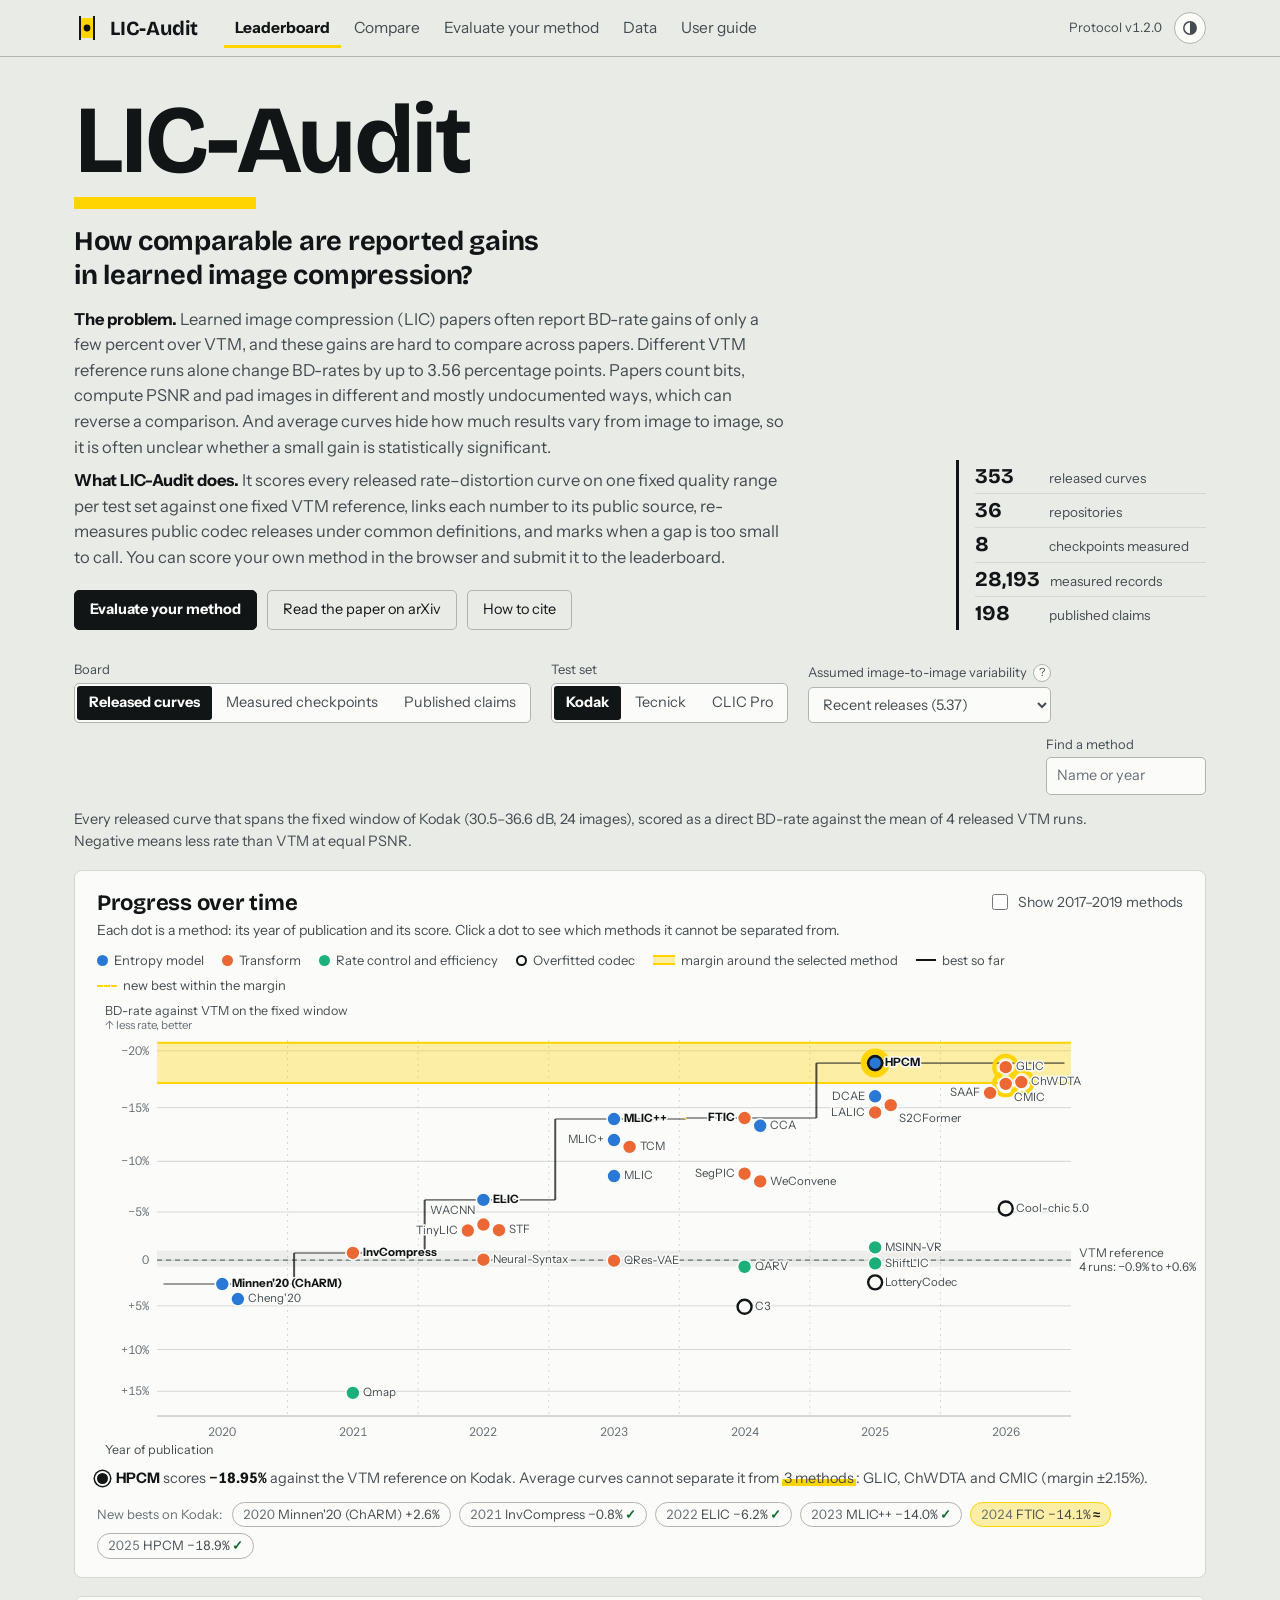
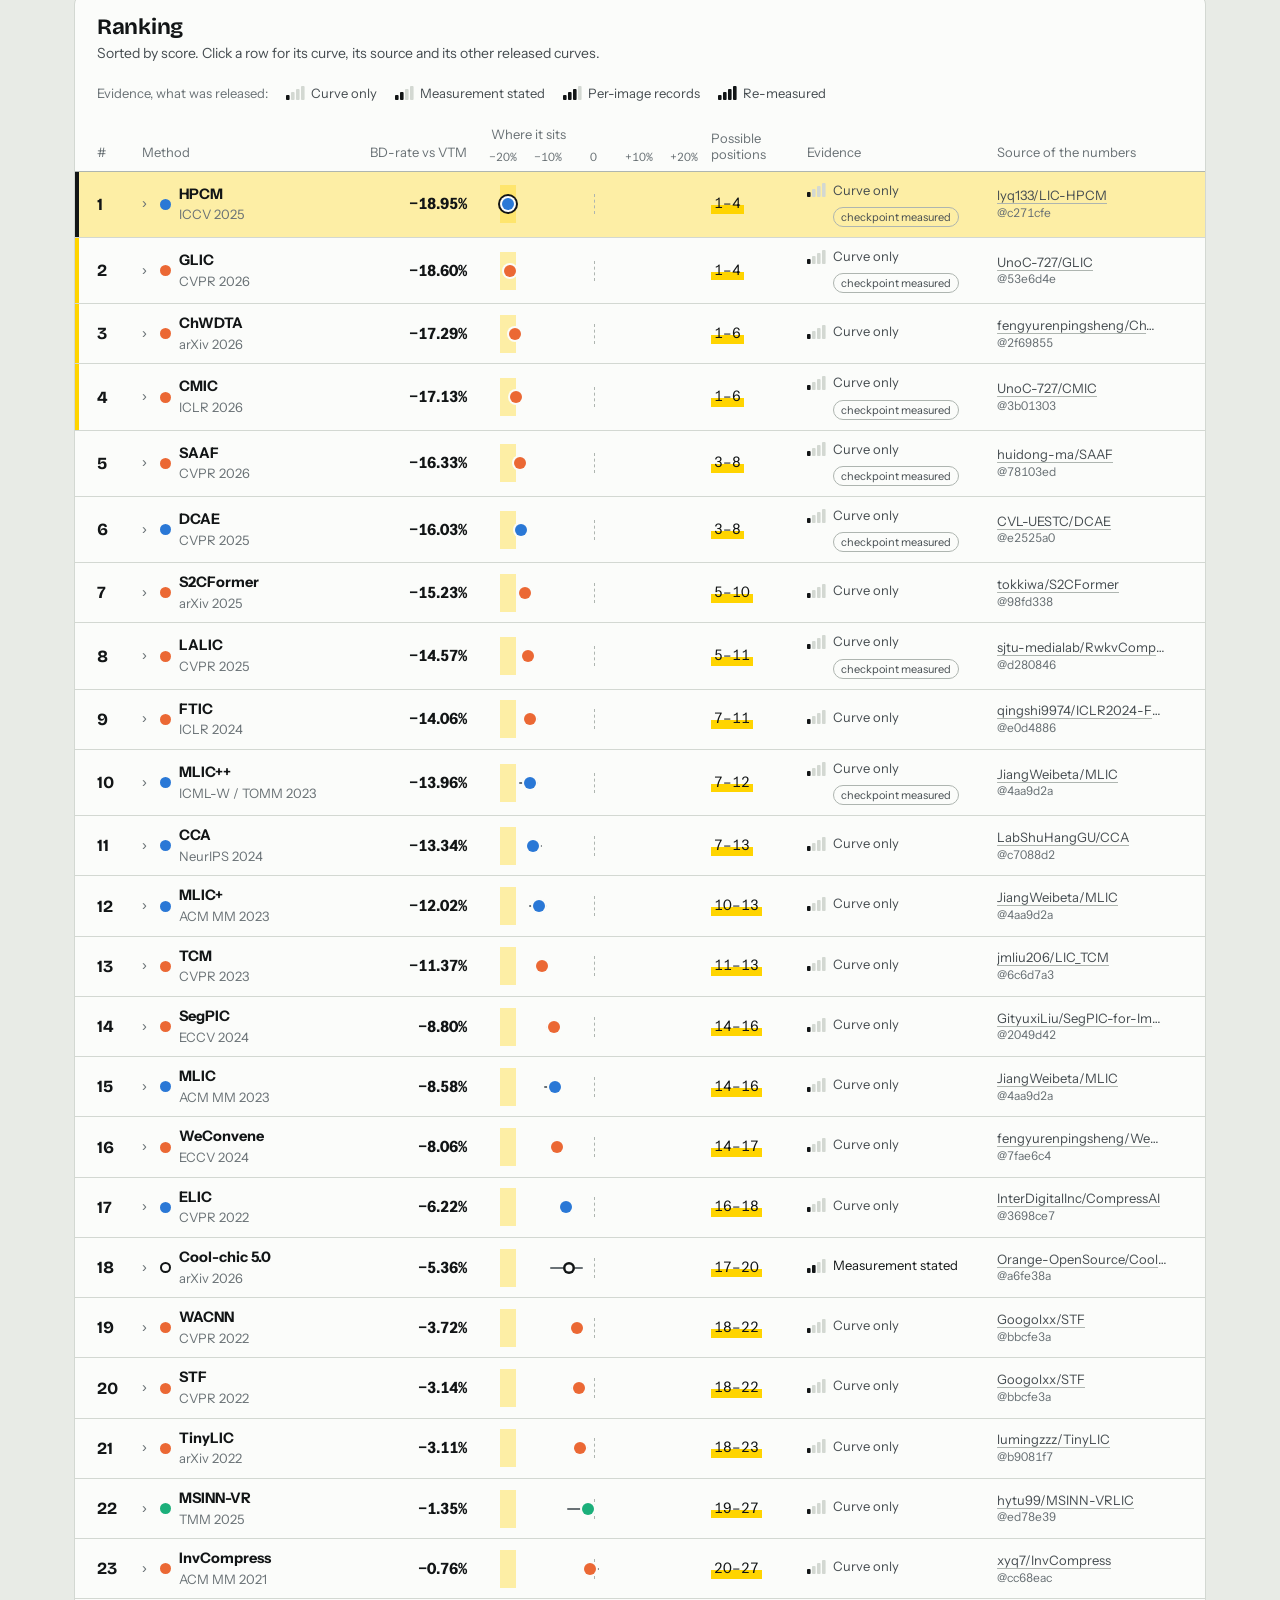
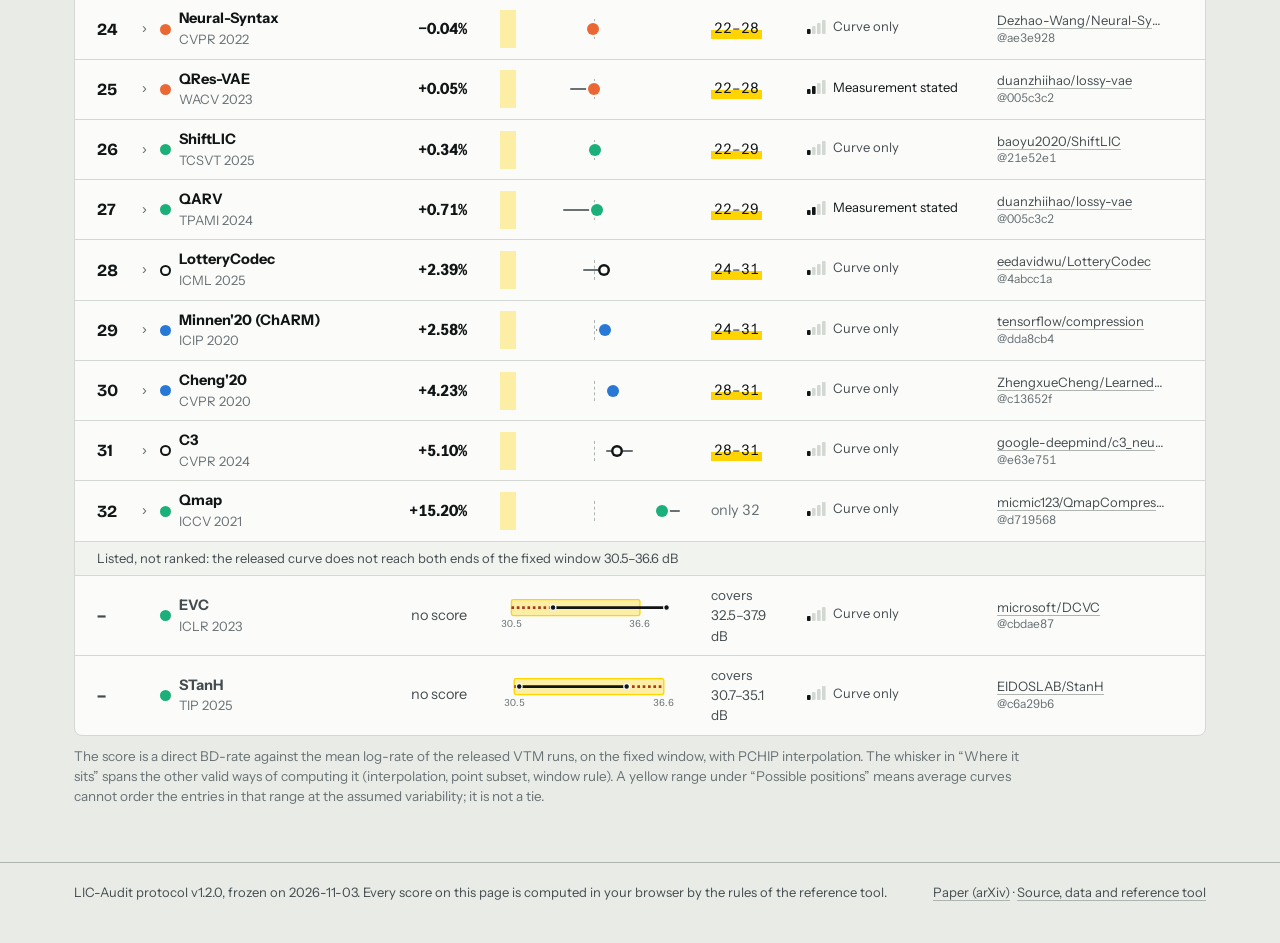
==== commit 56498e0f: "Site: short introduction, arXiv paper link and citation, how submissions are checked - A short versi" ====
--- a/index.html
+++ b/index.html
@@ -4,7 +4,7 @@
 <meta charset="utf-8">
 <meta name="viewport" content="width=device-width, initial-scale=1">
 <title>LIC-Audit Leaderboard</title>
-<meta name="description" content="LIC-Audit: a fixed-window, source-linked leaderboard for learned image compression. Score a method in your browser and see whether a BD-rate gap is large enough to call.">
+<meta name="description" content="LIC-Audit: reported BD-rate gains in learned image compression are hard to compare across papers. LIC-Audit scores every released curve on one fixed quality range against one VTM reference, links each number to its source, and shows when a gap is too small to call.">
 <style>
 @font-face{font-family:"LA Instrument";font-weight:400;font-style:normal;font-display:swap;src:url([data-uri]) format("woff")}
 @font-face{font-family:"LA Instrument";font-weight:700;font-style:normal;font-display:swap;src:url([data-uri]) format("woff")}
@@ -107,6 +107,9 @@
 .hero h1 { max-width: 18em; }
 .hero .lead { font-size: 18px; line-height: 1.45; max-width: 42em; margin-top: 12px; color: var(--ink-2); }
 .hero .lead b { color: var(--ink); }
+.hero .intro { max-width: 46em; margin-top: 14px; }
+.hero .intro p { font-size: 16.5px; line-height: 1.55; color: var(--ink-2); margin-top: 8px; }
+.hero .intro b { color: var(--ink); }
 .hero.home { display: grid; grid-template-columns: minmax(0, 1fr) 250px; gap: 30px; align-items: end; padding-top: 40px; }
 .wordmark { font: 700 clamp(54px, 8.6vw, 96px)/.92 var(--font-display); letter-spacing: -.035em; }
 .wordmark::after { content: ""; display: block; width: 1.9em; height: .13em; background: var(--mark); margin-top: .12em; }
@@ -386,6 +389,10 @@
 .gcard { padding: 14px 16px 16px; }
 .gcard.wide { grid-column: 1 / -1; }
 .gcard h4 { margin-bottom: 8px; }
+.checkcard { padding: 14px 18px 12px; margin: 2px 0 18px; max-width: 64em; }
+.checkcard h4 { margin-bottom: 6px; }
+.checkcard ol.seq { max-width: none; margin-bottom: 8px; }
+.checkcard .small { margin: 0; max-width: 60em; }
 .gcard .small { margin-bottom: 8px; }
 ul.ticks { margin: 0; padding: 0; list-style: none; display: grid; gap: 6px; font-size: 14px; }
 ul.ticks li { position: relative; padding-left: 16px; }
@@ -446,7 +453,8 @@
 details.faq summary { cursor: pointer; font-weight: 700; }
 details.faq p { margin-top: 8px; color: var(--ink-2); }
 code { font: 13px var(--font-mono); background: var(--sheet-2); padding: 1px 5px; border-radius: 3px; }
-pre.cite { background: var(--sheet-2); border: 1px solid var(--rule); border-radius: var(--r-ctl); padding: 12px; font: 12.5px/1.5 var(--font-mono); overflow-x: auto; margin: 8px 0 0; max-width: 46em; }
+pre.cite { background: var(--sheet-2); border: 1px solid var(--rule); border-radius: var(--r-ctl); padding: 12px 14px; font: 12.5px/1.5 var(--font-mono); overflow-x: auto; margin: 8px 0 0; max-width: 62em; white-space: pre-wrap; overflow-wrap: anywhere; }
+pre.cite + .btnrow { margin: 10px 0 14px; }
 
 footer { margin-top: 56px; border-top: 1px solid var(--rule-2); padding: 20px 0 40px; font-size: 13px; color: var(--ink-2); }
 footer .wrap { display: flex; flex-wrap: wrap; gap: 8px 28px; justify-content: space-between; }
@@ -532,10 +540,14 @@
       <div class="hero-main">
         <h1 class="wordmark">LIC-Audit</h1>
         <p class="subtitle">How comparable are reported gains in learned image compression?</p>
-        <p class="lead">Every released rate&ndash;distortion curve scored on <b>one fixed quality window per test set</b>, each number linked to its <b>public source</b>, and a clear mark where a gap is <b>too small to call</b>.</p>
+        <div class="intro">
+          <p><b>The problem.</b> Learned image compression (LIC) papers often report BD-rate gains of only a few percent over VTM, and these gains are hard to compare across papers. Different VTM reference runs alone change BD-rates by up to <span class="num" id="hero-spread">3.56</span> percentage points. Papers count bits, compute PSNR and pad images in different and mostly undocumented ways, which can reverse a comparison. And average curves hide how much results vary from image to image, so it is often unclear whether a small gain is statistically significant.</p>
+          <p><b>What LIC-Audit does.</b> It scores every released rate&ndash;distortion curve on one fixed quality range per test set against one fixed VTM reference, links each number to its public source, re-measures public codec releases under common definitions, and marks when a gap is too small to call. You can score your own method in the browser and submit it to the leaderboard.</p>
+        </div>
         <div class="btnrow" style="margin-top:20px">
           <a class="btn" href="#evaluate">Evaluate your method</a>
-          <a class="btn ghost" href="#guide">Read the user guide</a>
+          <a class="btn ghost" id="hero-paper" href="#guide" target="_blank" rel="noopener" hidden>Read the paper on arXiv</a>
+          <button class="btn ghost" id="hero-cite" type="button">How to cite</button>
         </div>
       </div>
       <div class="hero-facts" id="hero-facts" aria-label="What the board is built from"></div>
@@ -610,7 +622,7 @@
         <div class="n">4</div>
         <div class="body">
           <h3>Submit to the board</h3>
-          <p class="sub">An entry is ranked once its numbers are public: name the repository, the commit and the file that hold them. The check recomputes the score with the reference tool and looks for the numbers at that place.</p>
+          <p class="sub">Anyone can add a method. An entry is ranked once its numbers are public: name the repository, the commit and the file that hold them, and the checks below confirm them there.</p>
           <div id="ev-submit"></div>
         </div>
       </div>
@@ -649,7 +661,7 @@
 </footer>
 
 <div class="tip" id="tip" hidden></div>
-<script id="lic-data" type="application/json">{"protocol":{"name":"LIC-Audit","version":"1.2.0","frozen_on":"2026-11-03","metric":"psnr_rgb","interpolation":"pchip","grid_points":2001,"z":1.96,"sigma":{"calibrated":{"value":5.371263657861854,"label":"Recent releases","note":"90th percentile over 45 measured comparisons among six 2025-26 releases"},"historical":{"value":6.3461789962842365,"label":"Older codecs","note":"median over four measured pairs of older learned codecs"},"stress":{"value":10.909968429365659,"label":"Stress","note":"the historical value scaled by the CLIC Pro / Kodak ratio"}},"datasets":{"kodak":{"label":"Kodak","n_images":24,"window":[30.5,36.6],"alternative_windows":[[30.5,37.2],[30.3,36.6],[30.1,37.3]],"consensus_level":-0.3861401782640829,"anchors":[{"key":"VTM-18.0","label":"VTM-18.0, run in lossy-vae repo (36 QPs)","level":-0.3866715433721576,"score":-0.1222765189468511,"source":{"repo":"duanzhiihao/lossy-vae","commit":"005c3c22e0087c4dc1c65916e27831411b9c41cd","path":"results/kodak/kodak-vtm18.0.json","license":"unclear"},"points":null},{"key":"VTM-19.1","label":"VTM-19.1, run in LotteryCodec repo (11 QPs)","level":-0.3842378692939133,"score":0.4389835499014172,"source":{"repo":"eedavidwu/LotteryCodec","commit":"4abcc1a429ed17896ea4650e0aa6fe75d4616fbc","path":"resource/README.md","license":"MIT"},"points":[[0.02889506022,24.88610624],[0.05742390951,26.60793144],[0.08086649577,27.5397921],[0.1125590007,28.50603102],[0.2870949639,31.83927141],[0.4920179579,34.2819962],[0.8770005968,37.39594199],[1.074011909,38.57873029],[1.187059191,39.18067591],[1.432931688,40.31617295],[1.73046875,41.45868403]]},{"key":"VTM-9.1a","label":"VTM-9.1, CompressAI run (8 QPs)","level":-0.38354967605207446,"score":0.5982676928937725,"source":{"repo":"InterDigitalInc/CompressAI","commit":"3698ce739e55b81b760ccb16db74b318bf2ddfb7","path":"results/image/kodak/vtm.json","license":"BSD-3-Clause-Clear"},"points":[[0.04824490017,26.14484539],[0.1124954224,28.49302175],[0.2458165487,31.19987372],[0.4905454848,34.26153257],[0.8748101128,37.41979316],[1.430849711,40.42444422],[2.324607001,43.50576697],[3.632609049,46.59176009]]},{"key":"VTM-9.1b","label":"VTM-9.1, released in LALIC repo (6 QPs)","level":-0.3901016243381863,"score":-0.908009138994037,"source":{"repo":"sjtu-medialab/RwkvCompress","commit":"d2808464be304a956ff94687b1b0f2c1e68fe8dc","path":"results/msssim/kodak-vtm91.json","license":"MIT"},"points":[[0.04788801405,26.15917111],[0.1120266385,28.52567326],[0.2453240289,31.25109032],[0.4896816678,34.32750449],[0.8729137845,37.50365562],[1.42848799,40.5357428]]}],"cells":[{"interp":"pchip","subset":"all","window":[30.5,36.6]},{"interp":"pchip","subset":"drop_high","window":[30.5,36.6]},{"interp":"pchip","subset":"drop_low","window":[30.5,36.6]},{"interp":"akima","subset":"all","window":[30.5,36.6]},{"interp":"akima","subset":"drop_high","window":[30.5,36.6]},{"interp":"akima","subset":"drop_low","window":[30.5,36.6]},{"interp":"cubic","subset":"all","window":[30.5,36.6]},{"interp":"cubic","subset":"drop_high","window":[30.5,36.6]},{"interp":"cubic","subset":"drop_low","window":[30.5,36.6]},{"interp":"pchip","subset":"all","window":[30.5,37.2]},{"interp":"pchip","subset":"all","window":[30.3,36.6]},{"interp":"pchip","subset":"all","window":[30.1,37.3]}],"image_ids":["kodim01","kodim02","kodim03","kodim04","kodim05","kodim06","kodim07","kodim08","kodim09","kodim10","kodim11","kodim12","kodim13","kodim14","kodim15","kodim16","kodim17","kodim18","kodim19","kodim20","kodim21","kodim22","kodim23","kodim24"]},"tecnick":{"label":"Tecnick","n_images":100,"window":[32.5,38.1],"alternative_windows":[[32.2,38.1],[32.1,38.2]],"consensus_level":-0.5030791961299073,"anchors":[{"key":"VTM-18.0","label":"VTM-18.0, run in lossy-vae repo (36 QPs)","level":-0.5007663339167767,"score":0.5339768066837891,"source":{"repo":"duanzhiihao/lossy-vae","commit":"005c3c22e0087c4dc1c65916e27831411b9c41cd","path":"results/tecnick-rgb-1200/tecnick-rgb-1200-vtm18.0.json","license":"unclear"},"points":null},{"key":"VTM-9.1b","label":"VTM-9.1, released in LALIC repo (6 QPs)","level":-0.5053920583430379,"score":-0.531140638861427,"source":{"repo":"sjtu-medialab/RwkvCompress","commit":"d2808464be304a956ff94687b1b0f2c1e68fe8dc","path":"results/tecnick-vtm91.json","license":"MIT"},"points":[[0.04322955556,27.7651287],[0.09104055556,30.33253219],[0.1802223889,32.94585311],[0.3378528889,35.63384562],[0.6069587778,38.19236822],[1.071414722,40.77991948]]}],"cells":[{"interp":"pchip","subset":"all","window":[32.5,38.1]},{"interp":"pchip","subset":"drop_high","window":[32.5,38.1]},{"interp":"pchip","subset":"drop_low","window":[32.5,38.1]},{"interp":"akima","subset":"all","window":[32.5,38.1]},{"interp":"akima","subset":"drop_high","window":[32.5,38.1]},{"interp":"akima","subset":"drop_low","window":[32.5,38.1]},{"interp":"cubic","subset":"all","window":[32.5,38.1]},{"interp":"cubic","subset":"drop_high","window":[32.5,38.1]},{"interp":"cubic","subset":"drop_low","window":[32.5,38.1]},{"interp":"pchip","subset":"all","window":[32.2,38.1]},{"interp":"pchip","subset":"all","window":[32.1,38.2]}],"image_ids":null},"clic_pv":{"label":"CLIC Pro","n_images":41,"window":[32.4,37.4],"alternative_windows":[[32.4,38.0],[32.3,37.4],[31.9,38.0]],"consensus_level":-0.5290630536379455,"anchors":[{"key":"VTM-19.1","label":"VTM-19.1, run in LotteryCodec repo (19 QPs)","level":-0.5208069126534138,"score":1.919231660720011,"source":{"repo":"eedavidwu/LotteryCodec","commit":"4abcc1a429ed17896ea4650e0aa6fe75d4616fbc","path":"resource/README.md","license":"MIT"},"points":[[0.04216255939,28.42336968],[0.05923728501,29.36759115],[0.08260261147,30.33241197],[0.1136579202,31.31974138],[0.1544819265,32.34331357],[0.2066153705,33.41428941],[0.2372205941,33.93000271],[0.2709400873,34.43520338],[0.3093580768,34.96025572],[0.3517462895,35.47490351],[0.3978765159,35.98009012],[0.4506051617,36.50266201],[0.5090755973,37.02169063],[0.5718634387,37.5246045],[0.643856186,38.04846672],[0.7230163027,38.56575103],[0.8102158833,39.06755519],[0.9101794719,39.60359789],[1.149933351,40.69745095]]},{"key":"VTM-17.0","label":"VTM-17.0, curve shipped in C3 repo (11 QPs)","level":-0.5365439036762867,"score":-1.7077786574293041,"source":{"repo":"google-deepmind/c3_neural_compression","commit":"e63e7519641db3d431cff623127fb2dcb825069f","path":"baselines/clic2020.py","license":"Apache-2.0"},"points":[[0.03423488942,27.97056222],[0.0479473243,28.89674981],[0.0926004627,30.81248726],[0.1272971828,31.8272356],[0.1723905216,32.89727602],[0.2286193156,33.92620301],[0.2997856082,34.97250929],[0.3875806078,36.01253989],[0.4967919212,37.06130971],[0.6348070671,38.13351576],[0.806340349,39.20554151]]},{"key":"VTM-9.1b","label":"VTM-9.1, released in LALIC repo (6 QPs)","level":-0.5298383445841359,"score":-0.17835809011963466,"source":{"repo":"sjtu-medialab/RwkvCompress","commit":"d2808464be304a956ff94687b1b0f2c1e68fe8dc","path":"results/clicproval-vtm91.json","license":"MIT"},"points":[[0.03572083252,28.00586507],[0.08252235464,30.37748661],[0.1785555785,32.9118854],[0.3521125909,35.58060932],[0.6445009669,38.23125593],[1.150889997,41.00489598]]}],"cells":[{"interp":"pchip","subset":"all","window":[32.4,37.4]},{"interp":"pchip","subset":"drop_high","window":[32.4,37.4]},{"interp":"pchip","subset":"drop_low","window":[32.4,37.4]},{"interp":"akima","subset":"all","window":[32.4,37.4]},{"interp":"akima","subset":"drop_high","window":[32.4,37.4]},{"interp":"akima","subset":"drop_low","window":[32.4,37.4]},{"interp":"cubic","subset":"all","window":[32.4,37.4]},{"interp":"cubic","subset":"drop_high","window":[32.4,37.4]},{"interp":"cubic","subset":"drop_low","window":[32.4,37.4]},{"interp":"pchip","subset":"all","window":[32.4,38.0]},{"interp":"pchip","subset":"all","window":[32.3,37.4]},{"interp":"pchip","subset":"all","window":[31.9,38.0]}],"image_ids":["alberto-montalesi-176097","alejandro-escamilla-6","ales-krivec-15949","alexander-shustov-73","allef-vinicius-109434","amy-zhang-15940","andrew-ruiz-376","benjamin-sloth-lindgreen-705","casey-fyfe-999","clem-onojeghuo-33741","daniel-robert-405","davide-ragusa-716","dogancan-ozturan-395","felix-russell-saw-140699","gian-reto-tarnutzer-45212","jared-erondu-21325","jason-briscoe-149782","jeremy-cai-1174","juskteez-vu-1041","kazuend-28556","lobostudio-hamburg-75377","martin-wessely-211","martyn-seddon-220","michael-durana-82941","mullermarc-184","nomao-saeki-33553","paul-itkin-46101","philipp-reiner-207","philippe-wuyts-45997","roberto-nickson-48063","schicka-307","sergey-zolkin-1045","sergey-zolkin-21232","stefan-kunze-26931","thong-vo-428","todd-quackenbush-222","todd-quackenbush-27493","veeterzy-82537","vita-vilcina-3055","wojciech-szaturski-3611","zugr-108"]}},"reference_spread":{"kodak":{"pairs":[{"ref":"VTM-18.0","test":"VTM-19.1","bd_window":0.5619471983207003},{"ref":"VTM-18.0","test":"VTM-9.1a","bd_window":0.7214263468643178},{"ref":"VTM-18.0","test":"VTM-9.1b","bd_window":-0.7866945627732935},{"ref":"VTM-19.1","test":"VTM-9.1a","bd_window":0.15858796790113594},{"ref":"VTM-19.1","test":"VTM-9.1b","bd_window":-1.3411054565543479},{"ref":"VTM-9.1a","test":"VTM-9.1b","bd_window":-1.497318856907326}],"max_abs_bd_window":1.497318856907326},"tecnick":{"pairs":[{"ref":"VTM-18.0","test":"VTM-9.1b","bd_window":-1.0594601739403409}],"max_abs_bd_window":1.0594601739403409},"clic_pv":{"pairs":[{"ref":"VTM-19.1","test":"VTM-17.0","bd_window":-3.5587104210354603},{"ref":"VTM-19.1","test":"VTM-9.1b","bd_window":-2.0580902315103122},{"ref":"VTM-17.0","test":"VTM-9.1b","bd_window":1.555993492078378}],"max_abs_bd_window":3.5587104210354603}},"variability":{"rule":"90th percentile of the measured pairwise variabilities among releases of the last two years with per-image records","definition":"sigma_pair = sqrt(n) x standard deviation of the paired-bootstrap direct BD-rate (percentage points)","bootstrap":{"B":10000,"seed":20261110,"max_fail":0.01,"window":"frozen window when at most max_fail of the replicates fail to span it, else the one-point inset window of the pair"},"release_years":{"hpcm_large":2025,"cmic_auxt":2026,"glic":2026,"saaf":2026,"dcae":2025,"lalic":2025,"mlicpp":2023,"tcm_small":2023},"rows":[{"a":"hpcm_large","b":"cmic_auxt","dataset":"kodak","window_kind":"frozen","window":[30.5,36.6],"n":24,"estimate":2.6812706560722877,"resolved":true,"sigma_pair":2.076897322117974},{"a":"hpcm_large","b":"glic","dataset":"kodak","window_kind":"frozen","window":[30.5,36.6],"n":24,"estimate":2.2921244821342057,"resolved":true,"sigma_pair":3.7074979119251434},{"a":"hpcm_large","b":"saaf","dataset":"kodak","window_kind":"frozen","window":[30.5,36.6],"n":24,"estimate":3.9039613892575487,"resolved":true,"sigma_pair":2.1535480328627132},{"a":"hpcm_large","b":"dcae","dataset":"kodak","window_kind":"frozen","window":[30.5,36.6],"n":24,"estimate":4.452189511328286,"resolved":true,"sigma_pair":2.522301679342754},{"a":"hpcm_large","b":"lalic","dataset":"kodak","window_kind":"frozen","window":[30.5,36.6],"n":24,"estimate":5.712934425558602,"resolved":true,"sigma_pair":3.3042989906426543},{"a":"cmic_auxt","b":"glic","dataset":"kodak","window_kind":"frozen","window":[30.5,36.6],"n":24,"estimate":-0.37898457182276024,"resolved":false,"sigma_pair":1.79602944715985},{"a":"cmic_auxt","b":"saaf","dataset":"kodak","window_kind":"frozen","window":[30.5,36.6],"n":24,"estimate":1.1907631502541705,"resolved":true,"sigma_pair":1.2327487251719103},{"a":"cmic_auxt","b":"dcae","dataset":"kodak","window_kind":"frozen","window":[30.5,36.6],"n":24,"estimate":1.7246756335803637,"resolved":true,"sigma_pair":1.5768950311348808},{"a":"cmic_auxt","b":"lalic","dataset":"kodak","window_kind":"frozen","window":[30.5,36.6],"n":24,"estimate":2.952499272862319,"resolved":true,"sigma_pair":1.8531606955846989},{"a":"glic","b":"saaf","dataset":"kodak","window_kind":"frozen","window":[30.5,36.6],"n":24,"estimate":1.5757194557092902,"resolved":true,"sigma_pair":2.3015340120892085},{"a":"glic","b":"dcae","dataset":"kodak","window_kind":"frozen","window":[30.5,36.6],"n":24,"estimate":2.111663082695414,"resolved":true,"sigma_pair":2.602316874749536},{"a":"glic","b":"lalic","dataset":"kodak","window_kind":"frozen","window":[30.5,36.6],"n":24,"estimate":3.344157686373861,"resolved":true,"sigma_pair":2.476880059868729},{"a":"saaf","b":"dcae","dataset":"kodak","window_kind":"frozen","window":[30.5,36.6],"n":24,"estimate":0.5276296637207967,"resolved":true,"sigma_pair":1.0107461628901053},{"a":"saaf","b":"lalic","dataset":"kodak","window_kind":"frozen","window":[30.5,36.6],"n":24,"estimate":1.7410048780758913,"resolved":true,"sigma_pair":2.2396068285714423},{"a":"dcae","b":"lalic","dataset":"kodak","window_kind":"frozen","window":[30.5,36.6],"n":24,"estimate":1.2070066890207176,"resolved":true,"sigma_pair":1.776162749167528},{"a":"hpcm_large","b":"cmic_auxt","dataset":"tecnick","window_kind":"inset","window":[32.524578122707474,36.94713617325214],"n":100,"estimate":-1.0959603969252218,"resolved":true,"sigma_pair":1.6824923472201938},{"a":"hpcm_large","b":"glic","dataset":"tecnick","window_kind":"inset","window":[33.027337608052065,36.94713617325214],"n":100,"estimate":1.6318897191070159,"resolved":true,"sigma_pair":5.4114857049404765},{"a":"hpcm_large","b":"saaf","dataset":"tecnick","window_kind":"inset","window":[32.64936900400829,36.94713617325214],"n":100,"estimate":2.4893263372423036,"resolved":true,"sigma_pair":5.489435563678555},{"a":"hpcm_large","b":"dcae","dataset":"tecnick","window_kind":"inset","window":[32.82041776392414,36.94713617325214],"n":100,"estimate":2.7242510745074444,"resolved":true,"sigma_pair":3.326729833945164},{"a":"hpcm_large","b":"lalic","dataset":"tecnick","window_kind":"inset","window":[32.85131191955771,36.94713617325214],"n":100,"estimate":4.797224271462697,"resolved":true,"sigma_pair":5.696209698745425},{"a":"cmic_auxt","b":"glic","dataset":"tecnick","window_kind":"frozen","window":[32.5,38.1],"n":100,"estimate":2.7458224105558537,"resolved":true,"sigma_pair":4.773583572941026},{"a":"cmic_auxt","b":"saaf","dataset":"tecnick","window_kind":"frozen","window":[32.5,38.1],"n":100,"estimate":2.9934763193659952,"resolved":true,"sigma_pair":4.532710930742593},{"a":"cmic_auxt","b":"dcae","dataset":"tecnick","window_kind":"frozen","window":[32.5,38.1],"n":100,"estimate":3.7300209912194626,"resolved":true,"sigma_pair":2.869680447170588},{"a":"cmic_auxt","b":"lalic","dataset":"tecnick","window_kind":"frozen","window":[32.5,38.1],"n":100,"estimate":5.963088402700389,"resolved":true,"sigma_pair":5.529002223315752},{"a":"glic","b":"saaf","dataset":"tecnick","window_kind":"frozen","window":[32.5,38.1],"n":100,"estimate":0.24103550197940304,"resolved":false,"sigma_pair":2.7778353477597624},{"a":"glic","b":"dcae","dataset":"tecnick","window_kind":"frozen","window":[32.5,38.1],"n":100,"estimate":0.9578964453960115,"resolved":true,"sigma_pair":3.0304672545664513},{"a":"glic","b":"lalic","dataset":"tecnick","window_kind":"frozen","window":[32.5,38.1],"n":100,"estimate":3.131286427674751,"resolved":true,"sigma_pair":2.6776879398073867},{"a":"saaf","b":"dcae","dataset":"tecnick","window_kind":"frozen","window":[32.5,38.1],"n":100,"estimate":0.7151372088554098,"resolved":true,"sigma_pair":2.6219029472671385},{"a":"saaf","b":"lalic","dataset":"tecnick","window_kind":"frozen","window":[32.5,38.1],"n":100,"estimate":2.883301146303774,"resolved":true,"sigma_pair":4.156288759804115},{"a":"dcae","b":"lalic","dataset":"tecnick","window_kind":"frozen","window":[32.5,38.1],"n":100,"estimate":2.1527686875431495,"resolved":true,"sigma_pair":3.7316847436794593},{"a":"hpcm_large","b":"cmic_auxt","dataset":"clic_pv","window_kind":"frozen","window":[32.4,37.4],"n":41,"estimate":1.5705087571200815,"resolved":true,"sigma_pair":2.1596314380694945},{"a":"hpcm_large","b":"glic","dataset":"clic_pv","window_kind":"frozen","window":[32.4,37.4],"n":41,"estimate":2.8056060319843867,"resolved":true,"sigma_pair":6.046418813574153},{"a":"hpcm_large","b":"saaf","dataset":"clic_pv","window_kind":"frozen","window":[32.4,37.4],"n":41,"estimate":3.7711390871807193,"resolved":true,"sigma_pair":4.850486425678078},{"a":"hpcm_large","b":"dcae","dataset":"clic_pv","window_kind":"frozen","window":[32.4,37.4],"n":41,"estimate":4.020021217754977,"resolved":true,"sigma_pair":2.9518791441791583},{"a":"hpcm_large","b":"lalic","dataset":"clic_pv","window_kind":"frozen","window":[32.4,37.4],"n":41,"estimate":4.942294092358712,"resolved":true,"sigma_pair":5.310930587243919},{"a":"cmic_auxt","b":"glic","dataset":"clic_pv","window_kind":"frozen","window":[32.4,37.4],"n":41,"estimate":1.2159998901036584,"resolved":true,"sigma_pair":4.507842240881196},{"a":"cmic_auxt","b":"saaf","dataset":"clic_pv","window_kind":"frozen","window":[32.4,37.4],"n":41,"estimate":2.1666036303144676,"resolved":true,"sigma_pair":3.6396977929543324},{"a":"cmic_auxt","b":"dcae","dataset":"clic_pv","window_kind":"frozen","window":[32.4,37.4],"n":41,"estimate":2.411637482777862,"resolved":true,"sigma_pair":2.2577622916394153},{"a":"cmic_auxt","b":"lalic","dataset":"clic_pv","window_kind":"frozen","window":[32.4,37.4],"n":41,"estimate":3.3196499421907832,"resolved":true,"sigma_pair":3.960675237279189},{"a":"glic","b":"saaf","dataset":"clic_pv","window_kind":"frozen","window":[32.4,37.4],"n":41,"estimate":0.939183272647548,"resolved":false,"sigma_pair":3.8523469609841574},{"a":"glic","b":"dcae","dataset":"clic_pv","window_kind":"frozen","window":[32.4,37.4],"n":41,"estimate":1.1812733105165174,"resolved":false,"sigma_pair":5.212776955486982},{"a":"glic","b":"lalic","dataset":"clic_pv","window_kind":"frozen","window":[32.4,37.4],"n":41,"estimate":2.078376990170727,"resolved":true,"sigma_pair":3.338730801331423},{"a":"saaf","b":"dcae","dataset":"clic_pv","window_kind":"frozen","window":[32.4,37.4],"n":41,"estimate":0.2398375239623718,"resolved":false,"sigma_pair":3.5484064281610133},{"a":"saaf","b":"lalic","dataset":"clic_pv","window_kind":"frozen","window":[32.4,37.4],"n":41,"estimate":1.128594150049822,"resolved":true,"sigma_pair":3.510213806176298},{"a":"dcae","b":"lalic","dataset":"clic_pv","window_kind":"frozen","window":[32.4,37.4],"n":41,"estimate":0.8866301542787225,"resolved":false,"sigma_pair":4.377496991438766}],"releases":["cmic_auxt","dcae","glic","hpcm_large","lalic","saaf"],"median":3.3042989906426543,"holdout":{"evaluations":90,"false":0,"missed":14,"coverage_percent":80,"expected_low":82,"expected_high":91}},"planning":{"limits":{"kodak":{"median":{"resolve":1.3219706338621153,"power80":1.8896333890934545},"p90":{"resolve":2.148913534317659,"power80":3.0716709287696684},"ref":{"resolve":2.538953736958484,"power80":3.6291969214958844},"hi":{"resolve":4.364816235100783,"power80":6.239096606108045}},"tecnick":{"median":{"resolve":0.6476307015811654,"power80":0.9257275208410061},"p90":{"resolve":1.0527483320878104,"power80":1.504805286645316},"ref":{"resolve":1.2438282272161651,"power80":1.777936126748891},"hi":{"resolve":2.138314519402571,"power80":3.0565206281789985}},"clic_pv":{"median":{"resolve":1.0114292298048784,"power80":1.445743494135529},"p90":{"resolve":1.6441166734410888,"power80":2.350111025252612},"ref":{"resolve":1.9425333338758437,"power80":2.7766697331203183},"hi":{"resolve":3.339486225961262,"power80":4.773483247928396}}},"sample_size":{"p90":{"0.5":{"resolve":444,"power80":906},"1.0":{"resolve":111,"power80":227},"2.0":{"resolve":28,"power80":57},"3.0":{"resolve":13,"power80":26}},"ref":{"0.5":{"resolve":619,"power80":1265},"1.0":{"resolve":155,"power80":317},"2.0":{"resolve":39,"power80":80},"3.0":{"resolve":18,"power80":36}}},"scales":{"median":3.3042989906426543,"p90":5.371263657861854,"ref":6.3461789962842365,"hi":10.909968429365659}},"history":[{"version":"1.1.0","status":"archived","note":"First frozen version."},{"version":"1.2.0","status":"current","frozen_on":"2026-11-03","note":"Same windows, references and scores as 1.1.0; adds the source check for submissions and optional per-image records."}],"window_rule":"Intersection of the released PSNR ranges of all fixed-rate models with at least five points, rounded inward to 0.1 dB","reference_rule":"arithmetic mean of the log-rate levels D_W of the listed anchor runs (copies count once)","facts":{"curves":353,"repositories":36,"records":28193,"vtm_versions":7,"vtm_versions_year":2025,"vtm_versions_year_n":5,"claims_naming_version":117,"releases_measured":8},"engine_sha256":{"bd.py":"a7f2aec65b2c33907a74e7a620af6aa48f32125aff5d5f08344f25d435e98a47","decisions.py":"e959bdb465e7d225cf077fed9ea058a369d6a8b8afd41fd723013023d194d532","validation.py":"4112212c47a1a5f69c5c992aca06d0af329d359ef2eecd2efa3dc9c1e66c299a","perimage.py":"74332a1a3c73bf1f4f7d201cdd82c3fd2fe5778e4c8d28ca0c0298c097ac46ee"},"frozen_manifest_sha256":"45c644251bac1750bfb929ab7b0d6e8724c0585489756ab69672b203ba870974","tecnick_image_ids_note":"Tecnick has no released identifier list; the names are those of the measured files."},"board":{"entries":{"kodak":[{"key":"hpcm2025","name":"HPCM","year":2025,"venue":"ICCV","family":"E","variant":"large","tier":"A","conventions":"U","evidence":1,"canonical":-18.945976401377507,"range":[-21.02268051770848,-17.609437413905038],"variants_valid":[60,72],"regime":[-21.348112486946313,-18.649822536796023,-16.77456332581082],"cells":[-0.47736559975436144,null,-0.4773310313470671,-0.47731584701744,null,-0.4773003138401036,-0.4773875747603838,null,-0.47727373323808764,-0.45002842253656616,-0.48823022996965676,-0.4670302697575167],"n_points":6,"span_db":[28.9135,37.748],"points":[[0.0951,28.9135],[0.1537,30.449],[0.2438,32.1219],[0.3778,33.9923],[0.5516,35.8511],[0.7843,37.748]],"values_withheld":false,"source":{"repo":"lyq133/LIC-HPCM","commit":"c271cfe2412071e7cacf4186825f1bbff4434664","path":"README.md","license":"MIT"},"remeasured":"hpcm_large","origin":"frozen","other_curves":[{"id":"hpcm2025-base|kodak|psnr_rgb|lyq133/LIC-HPCM","variant":"base","score":-15.594478242512055,"n_points":6,"span_db":[29.4022,37.7525],"tier":"A","points":[[0.1211,29.4022],[0.1757,30.7547],[0.2729,32.4012],[0.4125,34.2063],[0.5898,36.0145],[0.8209,37.7525]],"source":{"repo":"lyq133/LIC-HPCM","commit":"c271cfe2412071e7cacf4186825f1bbff4434664","path":"README.md","license":"MIT"}}]},{"key":"glic2026","name":"GLIC","year":2026,"venue":"CVPR","family":"T","variant":null,"tier":"A","conventions":"U","evidence":1,"canonical":-18.595158079002296,"range":[-19.828385765414914,-17.226571359629204],"variants_valid":[48,72],"regime":[-20.022169288459125,-18.38432540284386,-17.35672518159709],"cells":[-0.47548994097890473,null,null,-0.4754832441173088,null,null,-0.4754746078965862,null,null,-0.4489256114455663,-0.4860541793975108,-0.4654703103213029],"n_points":6,"span_db":[29.2139,38.121],"points":[[0.1083,29.2139],[0.1822,30.9614],[0.2808,32.6607],[0.4138,34.4241],[0.5845,36.2082],[0.8175,38.121]],"values_withheld":false,"source":{"repo":"UnoC-727/GLIC","commit":"53e6d4e3aff5bde6abd0bf19a2c18f3d0877e326","path":"README.md","license":"MIT"},"remeasured":"glic","origin":"frozen","other_curves":[]},{"key":"chwdta","name":"ChWDTA","year":2026,"venue":"arXiv","family":"T","variant":null,"tier":"A","conventions":"U","evidence":1,"canonical":-17.29180262874028,"range":[-18.489582802690496,-15.979895187029047],"variants_valid":[48,72],"regime":[-19.070376724218384,-16.827466156565187,-15.946031912930724],"cells":[-0.4685916228025221,null,null,-0.46864946379313177,null,null,-0.46862741217168113,null,null,-0.44202971239712086,-0.47943867827339787,-0.4591571050065475],"n_points":6,"span_db":[29.88,38.15],"points":null,"values_withheld":true,"source":{"repo":"fengyurenpingsheng/ChWDTA-Learned-image-compression","commit":"2f698554f3ac0ba1edc99a70d3883bf021d1053e","path":"README.md","license":"none_found"},"remeasured":null,"origin":"frozen","other_curves":[]},{"key":"cmic2026","name":"CMIC","year":2026,"venue":"ICLR","family":"T","variant":null,"tier":"A","conventions":"U","evidence":1,"canonical":-17.1311290980793,"range":[-18.562671820819,-16.18486906058384],"variants_valid":[60,72],"regime":[-18.7671676290309,-16.776647085716746,-15.822221028827022],"cells":[-0.46774875669329175,null,-0.4677433853870536,-0.4676370485393309,null,-0.4677203430711066,-0.46785835238507983,null,-0.4676872868005919,-0.44122035377657676,-0.4784302063778924,-0.45799601487104524],"n_points":7,"span_db":[29.18,38.1],"points":null,"values_withheld":true,"source":{"repo":"UnoC-727/CMIC","commit":"3b013032928b38403cf2c10f02a764cf4f664fa4","path":"README.md","license":"none_found"},"remeasured":"cmic_auxt","origin":"frozen","other_curves":[]},{"key":"saaf2026","name":"SAAF","year":2026,"venue":"CVPR","family":"T","variant":null,"tier":"A","conventions":"U","evidence":1,"canonical":-16.331539304414388,"range":[-17.9134278908448,-15.219781789208643],"variants_valid":[48,72],"regime":[-17.467556740730238,-15.993570877363418,-15.52112644063065],"cells":[-0.46357839920979915,null,null,-0.4636668060446225,null,null,-0.4634806826627019,null,null,-0.4373020443669399,-0.47417953806788415,-0.45398672574237436],"n_points":6,"span_db":[29.14685,38.08461],"points":[[0.10424,29.14685],[0.17135,30.6394],[0.27708,32.47287],[0.41229,34.27731],[0.5884,36.13439],[0.83036,38.08461]],"values_withheld":false,"source":{"repo":"huidong-ma/SAAF","commit":"78103edc663543848abd592ec3e216a9965a0949","path":"MSE_RD_Results.json","license":"MIT"},"remeasured":"saaf","origin":"frozen","other_curves":[]},{"key":"dcae2025","name":"DCAE","year":2025,"venue":"CVPR","family":"E","variant":null,"tier":"A","conventions":"U","evidence":1,"canonical":-16.02712726417781,"range":[-17.648471464988113,-14.698399538720185],"variants_valid":[48,72],"regime":[-17.808417589994928,-15.592483377929678,-14.64900854601645],"cells":[-0.4620011674865623,null,null,-0.4619667254153434,null,null,-0.4619483538592749,null,null,-0.4353521342217063,-0.47275098164617746,-0.45224497572309175],"n_points":6,"span_db":[29.24,37.87],"points":[[0.109,29.24],[0.175,30.74],[0.292,32.68],[0.426,34.41],[0.593,36.11],[0.811,37.87]],"values_withheld":false,"source":{"repo":"CVL-UESTC/DCAE","commit":"e2525a00467cbc326045674c7e5e0f1d9964604b","path":"RD_data.json","license":"MIT"},"remeasured":"dcae","origin":"frozen","other_curves":[]},{"key":"s2cformer2025","name":"S2CFormer","year":2025,"venue":"arXiv","family":"T","variant":"official","tier":"B","conventions":"U","evidence":1,"canonical":-15.227298587119353,"range":[-16.078845173542945,-14.029703485007373],"variants_valid":[48,72],"regime":[-16.17491210669506,-15.00099567467087,-14.497223659750624],"cells":[-0.45788415542275646,null,null,-0.4579145028194812,null,null,-0.4579399845777238,null,null,-0.4316892519929522,-0.4684467745555337,null],"n_points":6,"span_db":[30.14035088,38.12280702],"points":[[0.149335303,30.14035088],[0.191728213,30.97270955],[0.292023634,32.6374269],[0.430576071,34.43859649],[0.607385524,36.23976608],[0.841063516,38.12280702]],"values_withheld":false,"source":{"repo":"tokkiwa/S2CFormer","commit":"98fd338adb97cec042b6ee86c463351c765cc6c3","path":"assets/rd_curve.py","license":"Apache-2.0"},"remeasured":null,"origin":"frozen","other_curves":[{"id":"s2cformer2025-reimpl|kodak|psnr_rgb|tokkiwa/S2CFormer","variant":"reimpl","score":null,"n_points":4,"span_db":[30.84,36.18],"tier":"C","points":[[0.185,30.84],[0.285,32.55],[0.424,34.34],[0.606,36.18]],"source":{"repo":"tokkiwa/S2CFormer","commit":"98fd338adb97cec042b6ee86c463351c765cc6c3","path":"assets/rd_curve.py","license":"Apache-2.0"}}]},{"key":"lalic2025","name":"LALIC","year":2025,"venue":"CVPR","family":"T","variant":null,"tier":"A","conventions":"P","evidence":1,"canonical":-14.568502379432314,"range":[-15.856596781862464,-13.267124216219607],"variants_valid":[48,72],"regime":[-16.150344589061216,-14.417912483957164,-13.109978888876949],"cells":[-0.4545221586195144,null,null,-0.4545874846425329,null,null,-0.4545131730789628,null,null,-0.4279545812084708,-0.4650443150008522,-0.4444331318666291],"n_points":6,"span_db":[29.255744,37.933255],"points":[[0.114841,29.255744],[0.186171,30.853991],[0.285692,32.555155],[0.425758,34.31158],[0.601301,36.095768],[0.830638,37.933255]],"values_withheld":false,"source":{"repo":"sjtu-medialab/RwkvCompress","commit":"d2808464be304a956ff94687b1b0f2c1e68fe8dc","path":"results/kodak-lalic.json","license":"MIT"},"remeasured":"lalic","origin":"frozen","other_curves":[{"id":"lalic2025-uilic-mirror|kodak|psnr_rgb|BaylorMultimediaLab/UI-LIC","variant":"uilic-mirror","score":-14.568502379432314,"n_points":6,"span_db":[29.255744,37.933255],"tier":"B","points":[[0.114841,29.255744],[0.186171,30.853991],[0.285692,32.555155],[0.425758,34.31158],[0.601301,36.095768],[0.830638,37.933255]],"source":{"repo":"BaylorMultimediaLab/UI-LIC","commit":"bbba3bc029931d268e5d29a701ae325d9750fce6","path":"LIC-Models/RwkvCompress/results/kodak-lalic.json","license":"MIT"}}]},{"key":"ftic2024","name":"FTIC","year":2024,"venue":"ICLR","family":"T","variant":null,"tier":"A","conventions":"U","evidence":1,"canonical":-14.055617692989951,"range":[-15.279364421040487,-12.392960267255305],"variants_valid":[48,72],"regime":[-15.93667661369852,-13.769373367751726,-12.424144684665883],"cells":[-0.4519226836610295,null,null,-0.45190930696065446,null,null,-0.451880294153349,null,null,-0.4250972424161174,-0.4626038787878146,-0.441826181212712],"n_points":6,"span_db":[29.64,37.918],"points":null,"values_withheld":true,"source":{"repo":"qingshi9974/ICLR2024-FTIC","commit":"e0d488626d4744cd17bb9c6887ed64a5907fa63a","path":"README.md","license":"none_found"},"remeasured":null,"origin":"frozen","other_curves":[]},{"key":"mlicpp2023","name":"MLIC++","year":2023,"venue":"ICML-W / TOMM","family":"E","variant":null,"tier":"A","conventions":"U","evidence":1,"canonical":-13.963659996661072,"range":[-16.508518654303618,-12.223543334608333],"variants_valid":[48,72],"regime":[-16.998620896542782,-14.318128902935012,-10.448775011936329],"cells":[-0.451458251097267,null,null,-0.45149553770632234,null,null,-0.4516145600825768,null,null,-0.42280865300893805,-0.46246278870224794,-0.43993042620065814],"n_points":6,"span_db":[29.161,37.3229],"points":[[0.1075,29.161],[0.1747,30.7137],[0.2721,32.3345],[0.4129,34.1702],[0.5923,35.8161],[0.8025,37.3229]],"values_withheld":false,"source":{"repo":"JiangWeibeta/MLIC","commit":"4aa9d2a512eb9db382172058e6c278fb0d376e17","path":"results/kodak/mlicplusplus_mse.json","license":"Apache-2.0"},"remeasured":"mlicpp","origin":"frozen","other_curves":[]},{"key":"cca2024","name":"CCA","year":2024,"venue":"NeurIPS","family":"E","variant":null,"tier":"A","conventions":"U","evidence":1,"canonical":-13.344329604919302,"range":[-14.037821644448945,-11.391177049116841],"variants_valid":[48,72],"regime":[-15.054979575788819,-12.924266918194881,-12.02568514100858],"cells":[-0.44834319181749355,null,null,-0.4484930879605961,null,null,-0.4477335381489411,null,null,-0.42194246916322803,null,null],"n_points":6,"span_db":[30.43,37.2],"points":[[0.169,30.43],[0.298,32.67],[0.399,33.92],[0.514,35.19],[0.63,36.29],[0.74,37.2]],"values_withheld":false,"source":{"repo":"LabShuHangGU/CCA","commit":"c7088d297dda5189d0ccc7f911fb60235dfd9cbc","path":"RD_data.json","license":"MIT"},"remeasured":null,"origin":"frozen","other_curves":[]},{"key":"mlicplus2023","name":"MLIC+","year":2023,"venue":"ACM MM","family":"E","variant":null,"tier":"A","conventions":"U","evidence":1,"canonical":-12.016159703766693,"range":[-14.278192280285573,-10.358209763609771],"variants_valid":[48,72],"regime":[-15.392091136163021,-11.424064510976661,-9.117130058181388],"cells":[-0.4417372642346938,null,null,-0.4417153950071094,null,null,-0.4415407473602083,null,null,-0.41393726863514385,-0.4527111543973793,-0.43106944892813226],"n_points":6,"span_db":[29.1983,37.3736],"points":[[0.1124,29.1983],[0.1823,30.7816],[0.2815,32.4008],[0.427,34.1389],[0.5912,35.7631],[0.8103,37.3736]],"values_withheld":false,"source":{"repo":"JiangWeibeta/MLIC","commit":"4aa9d2a512eb9db382172058e6c278fb0d376e17","path":"results/kodak/mlicplus_mse.json","license":"Apache-2.0"},"remeasured":null,"origin":"frozen","other_curves":[]},{"key":"tcm2023","name":"TCM","year":2023,"venue":"CVPR","family":"T","variant":"large","tier":"A","conventions":"U","evidence":1,"canonical":-11.372881714626615,"range":[-12.180838790794057,-10.106712132769157],"variants_valid":[48,72],"regime":[-12.610816166785332,-11.095468275312538,-10.397876024932673],"cells":[-0.43857354983426156,null,null,-0.43860416213117204,null,null,-0.4385164124011499,null,null,-0.4122860231809383,-0.44900909901328717,-0.42862939032007974],"n_points":6,"span_db":[30.07,38.07],"points":[[0.155,30.07],[0.194,30.85],[0.3,32.59],[0.443,34.33],[0.625,36.15],[0.88,38.07]],"values_withheld":false,"source":{"repo":"jmliu206/LIC_TCM","commit":"6c6d7a364817a4c372bd210dbbcb175f9172caa0","path":"RD_data.md","license":"MIT"},"remeasured":null,"origin":"frozen","other_curves":[{"id":"tcm2023-middle|kodak|psnr_rgb|jmliu206/LIC_TCM","variant":"middle","score":-8.662024320018647,"n_points":6,"span_db":[29.88,37.98],"tier":"A","points":[[0.158,29.88],[0.195,30.62],[0.295,32.38],[0.439,34.15],[0.623,36.1],[0.882,37.98]],"source":{"repo":"jmliu206/LIC_TCM","commit":"6c6d7a364817a4c372bd210dbbcb175f9172caa0","path":"RD_data.md","license":"MIT"}},{"id":"tcm2023-small|kodak|psnr_rgb|jmliu206/LIC_TCM","variant":"small","score":-5.986016669818451,"n_points":6,"span_db":[29.99,37.96],"tier":"A","points":[[0.161,29.99],[0.198,30.57],[0.306,32.42],[0.455,34.18],[0.628,36.01],[0.899,37.96]],"source":{"repo":"jmliu206/LIC_TCM","commit":"6c6d7a364817a4c372bd210dbbcb175f9172caa0","path":"RD_data.md","license":"MIT"}}]},{"key":"segpic2024","name":"SegPIC","year":2024,"venue":"ECCV","family":"T","variant":null,"tier":"A","conventions":"U","evidence":1,"canonical":-8.80179189128405,"range":[-10.48187694187338,-7.510993640754227],"variants_valid":[48,72],"regime":[-9.6063147904618,-9.174742049405626,-7.612293275964621],"cells":[-0.4261538730073995,null,null,-0.4264462192780827,null,null,-0.42616029013674683,null,null,-0.3995801552641825,-0.4367008505228624,-0.4161423101519864],"n_points":6,"span_db":[29.24,37.81],"points":null,"values_withheld":true,"source":{"repo":"GityuxiLiu/SegPIC-for-Image-Compression","commit":"2049d424024d4b1e4e2b929dfd4da9383902f332","path":"RD_points.txt","license":"none_found"},"remeasured":null,"origin":"frozen","other_curves":[]},{"key":"mlic2023","name":"MLIC","year":2023,"venue":"ACM MM","family":"E","variant":null,"tier":"A","conventions":"U","evidence":1,"canonical":-8.575261253564248,"range":[-10.996283854242384,-6.926567960405028],"variants_valid":[48,72],"regime":[-11.673227840949085,-8.296176688175837,-5.656630459303214],"cells":[-0.4250764502837351,null,null,-0.4251313223688657,null,null,-0.4250510348075294,null,null,-0.3973829262451761,-0.43600212601180793,-0.41447854313266524],"n_points":6,"span_db":[29.2291,37.4026],"points":[[0.1162,29.2291],[0.1896,30.7639],[0.2908,32.3709],[0.4375,34.1024],[0.6136,35.7542],[0.8415,37.4026]],"values_withheld":false,"source":{"repo":"JiangWeibeta/MLIC","commit":"4aa9d2a512eb9db382172058e6c278fb0d376e17","path":"results/kodak/mlic_mse.json","license":"Apache-2.0"},"remeasured":null,"origin":"frozen","other_curves":[]},{"key":"weconvene2024","name":"WeConvene","year":2024,"venue":"ECCV","family":"T","variant":null,"tier":"A","conventions":"U","evidence":1,"canonical":-8.055473233374444,"range":[-8.870503654624894,-6.663381456167472],"variants_valid":[48,72],"regime":[-9.050463954270738,-7.953357212037493,-7.15271620087039],"cells":[-0.4226142964115706,null,null,-0.4225653611158201,null,null,-0.4224596225796164,null,null,-0.3961859853651244,-0.4329587511441264,-0.4123099921386243],"n_points":6,"span_db":[30.07,37.96],"points":null,"values_withheld":true,"source":{"repo":"fengyurenpingsheng/WeConvene","commit":"7fae6c47e6841e17e4a92e7debc84ed350c0093c","path":"README.md","license":"none_found"},"remeasured":null,"origin":"frozen","other_curves":[]},{"key":"caipaper-elic2022","name":"ELIC","year":2022,"venue":"CVPR","family":"E","variant":null,"tier":"B","conventions":"U","evidence":1,"canonical":-6.2181300271991535,"range":[-7.303509138448971,-5.033979300720592],"variants_valid":[48,72],"regime":[-7.489033478003515,-5.932944479933056,-5.2179938997828135],"cells":[-0.414021290117469,null,null,-0.41399067257812494,null,null,-0.4138999311775248,null,null,-0.387753842210557,-0.4244501726250267,-0.4040738261981542],"n_points":6,"span_db":[29.113,37.624],"points":[[0.1235,29.113],[0.1965,30.698],[0.3337,32.784],[0.4908,34.577],[0.7041,36.488],[0.8573,37.624]],"values_withheld":false,"source":{"repo":"InterDigitalInc/CompressAI","commit":"3698ce739e55b81b760ccb16db74b318bf2ddfb7","path":"results/image/kodak/paper-elic2022_mse.json","license":"BSD-3-Clause-Clear"},"remeasured":null,"origin":"frozen","other_curves":[]},{"key":"coolchic","name":"Cool-chic 5.0","year":2026,"venue":"arXiv","family":"O","variant":"v5.0","tier":"A","conventions":"D","evidence":2,"canonical":-5.361436530616304,"range":[-9.669531311617197,-2.4021349764159594],"variants_valid":[48,72],"regime":[-3.083492006767985,-5.274402140389867,-7.670750546199379],"cells":[-0.41007203880455,-0.4096839736244479,null,-0.4096232836724874,null,null,-0.4106099174589639,-0.40950182563621645,null,-0.38618045518463734,-0.41959797896814816,-0.40109195555907634],"n_points":5,"span_db":[27.435297625,41.16749204166667],"points":[[0.08385516667,27.43529763],[0.2185618333,30.858745],[0.4818996667,34.52096079],[0.759424875,37.24739958],[1.357134375,41.16749204]],"values_withheld":false,"source":{"repo":"Orange-OpenSource/Cool-Chic","commit":"a6fe38a414dd098b39c41636bd6e423626402f7e","path":"results/v5.0/image-kodak.tsv","license":"BSD-3-Clause"},"remeasured":null,"origin":"frozen","other_curves":[{"id":"coolchic-v1.0|kodak|psnr_rgb|Orange-OpenSource/Cool-Chic","variant":"v1.0","score":51.14072770886175,"n_points":4,"span_db":[25.770036465833332,40.77590572166667],"tier":"A","points":[[0.08117675796,25.77003647],[0.265109592,29.41346661],[0.9239434136,35.8324315],[1.749298096,40.77590572]],"source":{"repo":"Orange-OpenSource/Cool-Chic","commit":"a6fe38a414dd098b39c41636bd6e423626402f7e","path":"results/v1.0/image-kodak.tsv","license":"BSD-3-Clause"}},{"id":"coolchic-v2.0|kodak|psnr_rgb|Orange-OpenSource/Cool-Chic","variant":"v2.0","score":32.045953635863796,"n_points":5,"span_db":[26.393401128565245,40.96041189847251],"tier":"A","points":[[0.09670342339,26.39340113],[0.2635260688,30.05962692],[0.5990634494,33.92421188],[0.928894043,36.815166],[1.605787489,40.9604119]],"source":{"repo":"Orange-OpenSource/Cool-Chic","commit":"a6fe38a414dd098b39c41636bd6e423626402f7e","path":"results/v2.0/image-kodak.tsv","license":"BSD-3-Clause"}},{"id":"coolchic-v3.0|kodak|psnr_rgb|Orange-OpenSource/Cool-Chic","variant":"v3.0","score":3.5350325760122647,"n_points":5,"span_db":[26.905258819189843,41.24471200457095],"tier":"A","points":[[0.08348337809,26.90525882],[0.2413372464,30.73201332],[0.5269809299,34.61926526],[0.820177714,37.33204607],[1.442432827,41.244712]],"source":{"repo":"Orange-OpenSource/Cool-Chic","commit":"a6fe38a414dd098b39c41636bd6e423626402f7e","path":"results/v3.0/image-kodak.tsv","license":"BSD-3-Clause"}},{"id":"coolchic-v3.1|kodak|psnr_rgb|Orange-OpenSource/Cool-Chic","variant":"v3.1","score":4.018114191271072,"n_points":5,"span_db":[26.78106615583532,41.22399313961633],"tier":"A","points":[[0.08212449816,26.78106616],[0.2381422255,30.66148526],[0.5264994303,34.58160811],[0.8211669922,37.28238331],[1.453701443,41.22399314]],"source":{"repo":"Orange-OpenSource/Cool-Chic","commit":"a6fe38a414dd098b39c41636bd6e423626402f7e","path":"results/v3.1/image-kodak.tsv","license":"BSD-3-Clause"}},{"id":"coolchic-v3.2|kodak|psnr_rgb|Orange-OpenSource/Cool-Chic","variant":"v3.2","score":2.5666480693183447,"n_points":5,"span_db":[26.86358415491838,41.00234865753991],"tier":"A","points":[[0.0770916409,26.86358415],[0.2292107476,30.62271217],[0.5120603773,34.47701083],[0.7964511447,37.12335104],[1.408148024,41.00234866]],"source":{"repo":"Orange-OpenSource/Cool-Chic","commit":"a6fe38a414dd098b39c41636bd6e423626402f7e","path":"results/v3.2/image-kodak.tsv","license":"BSD-3-Clause"}},{"id":"coolchic-v3.3|kodak|psnr_rgb|Orange-OpenSource/Cool-Chic","variant":"v3.3","score":2.6091856126231994,"n_points":5,"span_db":[26.862662413801434,40.99045706576943],"tier":"A","points":[[0.0770916409,26.86266241],[0.2292107476,30.62143798],[0.5120603773,34.47456935],[0.7964511447,37.11879201],[1.408148024,40.99045707]],"source":{"repo":"Orange-OpenSource/Cool-Chic","commit":"a6fe38a414dd098b39c41636bd6e423626402f7e","path":"results/v3.3/image-kodak.tsv","license":"BSD-3-Clause"}},{"id":"coolchic-v3.4|kodak|psnr_rgb|Orange-OpenSource/Cool-Chic","variant":"v3.4","score":1.5787267043791298,"n_points":5,"span_db":[26.97619961224903,41.00043567433287],"tier":"A","points":[[0.07791307237,26.97619961],[0.228638543,30.71706732],[0.5084728665,34.45722535],[0.7957551744,37.10119963],[1.416781955,41.00043567]],"source":{"repo":"Orange-OpenSource/Cool-Chic","commit":"a6fe38a414dd098b39c41636bd6e423626402f7e","path":"results/v3.4/image-kodak.tsv","license":"BSD-3-Clause"}},{"id":"coolchic-v4.0|kodak|psnr_rgb|Orange-OpenSource/Cool-Chic","variant":"v4.0","score":1.5787267043791298,"n_points":5,"span_db":[26.97619961224903,41.00043567433287],"tier":"A","points":[[0.07791307237,26.97619961],[0.228638543,30.71706732],[0.5084728665,34.45722535],[0.7957551744,37.10119963],[1.416781955,41.00043567]],"source":{"repo":"Orange-OpenSource/Cool-Chic","commit":"a6fe38a414dd098b39c41636bd6e423626402f7e","path":"results/v4.0/image-kodak.tsv","license":"BSD-3-Clause"}},{"id":"coolchic-v4.1|kodak|psnr_rgb|Orange-OpenSource/Cool-Chic","variant":"v4.1","score":1.5787267043791298,"n_points":5,"span_db":[26.97619961224903,41.00043567433287],"tier":"A","points":[[0.07791307237,26.97619961],[0.228638543,30.71706732],[0.5084728665,34.45722535],[0.7957551744,37.10119963],[1.416781955,41.00043567]],"source":{"repo":"Orange-OpenSource/Cool-Chic","commit":"a6fe38a414dd098b39c41636bd6e423626402f7e","path":"results/v4.1/image-kodak.tsv","license":"BSD-3-Clause"}},{"id":"coolchic-v4.2|kodak|psnr_rgb|Orange-OpenSource/Cool-Chic","variant":"v4.2","score":1.5787267043791298,"n_points":5,"span_db":[26.97619961224903,41.00043567433287],"tier":"A","points":[[0.07791307237,26.97619961],[0.228638543,30.71706732],[0.5084728665,34.45722535],[0.7957551744,37.10119963],[1.416781955,41.00043567]],"source":{"repo":"Orange-OpenSource/Cool-Chic","commit":"a6fe38a414dd098b39c41636bd6e423626402f7e","path":"results/v4.2/image-kodak.tsv","license":"BSD-3-Clause"}}]},{"key":"wacnn2022","name":"WACNN","year":2022,"venue":"CVPR","family":"T","variant":null,"tier":"A","conventions":"U","evidence":1,"canonical":-3.7201941692331153,"range":[-5.1716345075727315,-2.5356321011731686],"variants_valid":[48,72],"regime":[-2.840280179818766,-4.7114260591471835,-3.599665942331143],"cells":[-0.40260497250977695,null,null,-0.4027291221801027,null,null,-0.402871241140874,null,null,-0.3762685762061892,-0.41286617938244324,-0.3923489980834619],"n_points":6,"span_db":[29.22,37.72],"points":[[0.127,29.22],[0.199,30.59],[0.309,32.26],[0.449,34.15],[0.649,35.91],[0.895,37.72]],"values_withheld":false,"source":{"repo":"Googolxx/STF","commit":"bbcfe3a48f195eda1e3af4a103ae4d00b5b84331","path":"results/cnn_mse_Kodak.json","license":"Apache-2.0"},"remeasured":null,"origin":"frozen","other_curves":[]},{"key":"stf2022","name":"STF","year":2022,"venue":"CVPR","family":"T","variant":null,"tier":"A","conventions":"U","evidence":1,"canonical":-3.1377004526429997,"range":[-5.0575210339493415,-1.8454920149281184],"variants_valid":[60,72],"regime":[-4.126015331532029,-3.7707481604587145,-1.4954159971488523],"cells":[-0.3999854031171242,null,-0.399937629588212,-0.4001572241243366,null,-0.4001325899331123,-0.40025732433457917,null,-0.400429849058754,-0.3733024021247373,-0.41051878298125194,-0.38982215530793835],"n_points":6,"span_db":[29.14,37.72],"points":[[0.124,29.14],[0.191,30.5],[0.298,32.15],[0.441,33.97],[0.651,35.82],[0.903,37.72]],"values_withheld":false,"source":{"repo":"Googolxx/STF","commit":"bbcfe3a48f195eda1e3af4a103ae4d00b5b84331","path":"results/stf_mse_Kodak.json","license":"Apache-2.0"},"remeasured":null,"origin":"frozen","other_curves":[]},{"key":"tinylic2022","name":"TinyLIC","year":2022,"venue":"arXiv","family":"T","variant":null,"tier":"A","conventions":"U","evidence":1,"canonical":-3.1062429427819893,"range":[-4.147541619722683,-1.3213787317004067],"variants_valid":[60,72],"regime":[-4.733174116118832,-3.2907363148007462,-1.2635249933792503],"cells":[-0.3998443822550515,-0.3998443822550515,null,-0.39995464500286254,-0.39996678890298126,null,-0.39969944213202274,-0.39966987670353143,null,-0.3732456195571704,-0.41032636762873054,-0.389673270568322],"n_points":8,"span_db":[29.13,41.3],"points":[[0.124,29.13],[0.203,30.7],[0.31,32.37],[0.462,34.13],[0.651,35.82],[0.903,37.7],[1.215,39.56],[1.616,41.3]],"values_withheld":false,"source":{"repo":"lumingzzz/TinyLIC","commit":"b9081f7c4d18fc704babeb50f68c610ccff8791e","path":"results/mse/kodak.json","license":"Apache-2.0"},"remeasured":null,"origin":"frozen","other_curves":[]},{"key":"msinn2025","name":"MSINN-VR","year":2025,"venue":"TMM","family":"R","variant":"anchor12","tier":"A","conventions":"U","evidence":1,"canonical":-1.3505383293335727,"range":[-5.835222880762192,-0.4248002371281201],"variants_valid":[60,72],"regime":[1.0827143944637685,-1.7770617855179083,-3.3071549183136706],"cells":[-0.3920454586109659,-0.3920454586109659,null,-0.39202150120256746,-0.39202150120256746,null,-0.39291918697656397,-0.3925941664670619,null,-0.36742951360302034,-0.4014942322238648,-0.38210991610878237],"n_points":12,"span_db":[28.98,46.96],"points":null,"values_withheld":true,"source":{"repo":"hytu99/MSINN-VRLIC","commit":"ed78e3968748f9c444df0b2790f19ffe97a3d9c2","path":"RD_data.md","license":"none_found"},"remeasured":null,"origin":"frozen","other_curves":[{"id":"msinn2025-anchor8|kodak|psnr_rgb|hytu99/MSINN-VRLIC","variant":"anchor8","score":-4.327386136358447,"n_points":8,"span_db":[28.91,40.93],"tier":"A","points":null,"source":{"repo":"hytu99/MSINN-VRLIC","commit":"ed78e3968748f9c444df0b2790f19ffe97a3d9c2","path":"RD_data.md","license":"none_found"}}]},{"key":"invcompress2021","name":"InvCompress","year":2021,"venue":"ACM MM","family":"T","variant":null,"tier":"A","conventions":"U","evidence":1,"canonical":-0.7637307437181162,"range":[-1.9268152018387052,1.172537179647537],"variants_valid":[72,72],"regime":[0.04204054291225834,-0.9477301280045758,-1.3801557997037972],"cells":[-0.38946974946626856,-0.3894415063203101,-0.38946974946626856,-0.38943485174157644,-0.3894156795218055,-0.3894524383470093,-0.39087710141988347,-0.38967805352925783,-0.3897119252891812,-0.36376156120126224,-0.3995519678657503,-0.37947240779202723],"n_points":8,"span_db":[27.89430274785873,38.47072210973406],"points":[[0.09836154514,27.89430275],[0.1338772244,28.95733426],[0.1631707086,29.71510732],[0.2925754123,31.91947084],[0.4514194065,33.94583517],[0.6507873535,35.83985445],[0.7909918891,36.90782873],[1.061119927,38.47072211]],"values_withheld":false,"source":{"repo":"xyq7/InvCompress","commit":"cc68eac111a2c13579bf88871508e52de75c1950","path":"results/kodak_mse.json","license":"Apache-2.0"},"remeasured":null,"origin":"frozen","other_curves":[]},{"key":"neuralsyntax2022","name":"Neural-Syntax","year":2022,"venue":"CVPR","family":"T","variant":"plus","tier":"A","conventions":"U","evidence":1,"canonical":-0.04334297666588327,"range":[-0.8921324056741398,1.710892036870848],"variants_valid":[60,72],"regime":[-0.9164667217236189,0.6501364212622374,0.14270444957455997],"cells":[-0.3863284552254033,-0.3863284596180841,null,-0.38660872314328776,-0.38654161373840584,null,-0.38530243790014973,-0.38575689379125366,null,-0.36036468165988345,-0.3966886565883998,null],"n_points":6,"span_db":[30.2688,39.2847],"points":null,"values_withheld":true,"source":{"repo":"Dezhao-Wang/Neural-Syntax-Code","commit":"ae3e928a3837b75bb910cb6148500a63b97dc020","path":"rd_points.dat","license":"none_found"},"remeasured":null,"origin":"frozen","other_curves":[{"id":"neuralsyntax2022-base|kodak|psnr_rgb|Dezhao-Wang/Neural-Syntax-Code","variant":"base","score":7.739850702038087,"n_points":6,"span_db":[30.0931,39.0018],"tier":"A","points":null,"source":{"repo":"Dezhao-Wang/Neural-Syntax-Code","commit":"ae3e928a3837b75bb910cb6148500a63b97dc020","path":"rd_points.dat","license":"none_found"}}]},{"key":"qresvae2023","name":"QRes-VAE","year":2023,"venue":"WACV","family":"T","variant":"34M","tier":"A","conventions":"D","evidence":2,"canonical":0.04924516718383121,"range":[-5.153701508368302,1.0489087847320944],"variants_valid":[60,72],"regime":[2.1052896971482937,0.2908249515693795,-2.2015430647722267],"cells":[-0.38592636186320156,-0.38592636186320156,null,-0.3859924004395566,-0.3859924004395566,null,-0.38592033340461046,-0.38530123209260264,null,-0.3613733858958671,-0.3956567474755002,-0.3765828623685372],"n_points":8,"span_db":[30.02302909544619,44.35479638328737],"points":null,"values_withheld":true,"source":{"repo":"duanzhiihao/lossy-vae","commit":"005c3c22e0087c4dc1c65916e27831411b9c41cd","path":"results/kodak/kodak-qres34m.json","license":"unclear"},"remeasured":null,"origin":"frozen","other_curves":[]},{"key":"shiftlic2025","name":"ShiftLIC","year":2025,"venue":"TCSVT","family":"R","variant":"large","tier":"A","conventions":"U","evidence":1,"canonical":0.34172028155257106,"range":[-0.7298084699677743,1.5680095523579851],"variants_valid":[60,72],"regime":[-0.9116028778172969,0.365485171832014,1.586836705646344],"cells":[-0.3846586358639462,-0.384623629605259,null,-0.384576909821153,-0.38461615699374263,null,-0.38481839987860317,-0.3845936779170151,null,-0.3585238700145477,-0.3950406893440388,-0.3747856201327921],"n_points":8,"span_db":[29.90802462895711,39.58922497431437],"points":[[0.1687181261,29.90802463],[0.2109205458,30.6980346],[0.2645907932,31.55971106],[0.3161146376,32.27780207],[0.4617275662,33.96227702],[0.671145969,35.83666547],[0.9272800022,37.73744249],[1.244452582,39.58922497]],"values_withheld":false,"source":{"repo":"baoyu2020/ShiftLIC","commit":"21e52e15798ac6f0ec01d1e8b56802217717410a","path":"data/kodak/shiftlic/large/output.csv","license":"Apache-2.0"},"remeasured":null,"origin":"frozen","other_curves":[{"id":"shiftlic2025-small|kodak|psnr_rgb|baoyu2020/ShiftLIC","variant":"small","score":15.882019739180375,"n_points":8,"span_db":[29.739952166875202,39.5981232325236],"tier":"A","points":[[0.2012939453,29.73995217],[0.2491794162,30.57247758],[0.3072509766,31.43666935],[0.3644917806,32.18299437],[0.5230882433,33.92231488],[0.7373250326,35.74852149],[1.011054145,37.70719671],[1.342851427,39.59812323]],"source":{"repo":"baoyu2020/ShiftLIC","commit":"21e52e15798ac6f0ec01d1e8b56802217717410a","path":"data/kodak/shiftlic/small/output.csv","license":"Apache-2.0"}},{"id":"shiftlic2025-middle|kodak|psnr_rgb|baoyu2020/ShiftLIC","variant":"middle","score":10.777747139321715,"n_points":8,"span_db":[29.79975501696269,39.67366981506348],"tier":"A","points":[[0.1923149957,29.79975502],[0.2385016547,30.61897063],[0.295457628,31.49502468],[0.3507622613,32.23807478],[0.5069512261,33.98205654],[0.7209777832,35.8297569],[0.9885016547,37.7707483],[1.318525526,39.67366982]],"source":{"repo":"baoyu2020/ShiftLIC","commit":"21e52e15798ac6f0ec01d1e8b56802217717410a","path":"data/kodak/shiftlic/middle/output.csv","license":"Apache-2.0"}}]},{"key":"qarv2024","name":"QARV","year":2024,"venue":"TPAMI","family":"R","variant":"base","tier":"A","conventions":"D","evidence":2,"canonical":0.7075716457646486,"range":[-6.690886288111608,1.6481187575235756],"variants_valid":[60,72],"regime":[4.531988178452395,0.4414413332159306,-2.7198518745389477],"cells":[-0.3830780542809122,-0.3830780542809122,null,-0.3830733421586679,-0.3830733421586679,null,-0.38336998616460394,-0.38322510213806116,null,-0.35945593585286356,null,null],"n_points":16,"span_db":[30.32494213107972,44.37103992677175],"points":null,"values_withheld":true,"source":{"repo":"duanzhiihao/lossy-vae","commit":"005c3c22e0087c4dc1c65916e27831411b9c41cd","path":"results/kodak/kodak-qarv_base.json","license":"unclear"},"remeasured":null,"origin":"frozen","other_curves":[]},{"key":"lotterycodec2025","name":"LotteryCodec","year":2025,"venue":"ICML","family":"O","variant":"5100MACs","tier":"A","conventions":"U","evidence":1,"canonical":2.3942325211467663,"range":[-2.317078719163068,3.7064953274991153],"variants_valid":[72,72],"regime":[5.548082926969644,2.391554400613094,-0.6627808091604348],"cells":[-0.3758646830967478,-0.3758646830967478,-0.3756923626448465,-0.3755092021442282,-0.3755609367478348,-0.376047442160064,-0.3740626153091535,-0.37402690217558443,-0.374075770173452,-0.3523174424847752,-0.3852208474890088,-0.3669480922564864],"n_points":6,"span_db":[28.49441925600347,41.17999395972399],"points":[[0.1258198306,28.49441926],[0.1972293482,30.08164309],[0.5203958117,34.52630182],[0.7360154145,36.60178964],[1.092957302,39.25904772],[1.42927164,41.17999396]],"values_withheld":false,"source":{"repo":"eedavidwu/LotteryCodec","commit":"4abcc1a429ed17896ea4650e0aa6fe75d4616fbc","path":"results/kodak.md","license":"MIT"},"remeasured":null,"origin":"frozen","other_curves":[{"id":"lotterycodec2025-4500MACs|kodak|psnr_rgb|eedavidwu/LotteryCodec","variant":"4500MACs","score":2.531940380582065,"n_points":6,"span_db":[28.49441925600347,41.15929528782791],"tier":"A","points":[[0.1258198306,28.49441926],[0.1970306902,30.07845458],[0.5202701171,34.51493395],[0.7365045516,36.58690882],[1.098968218,39.25697778],[1.433904931,41.15929529]],"source":{"repo":"eedavidwu/LotteryCodec","commit":"4abcc1a429ed17896ea4650e0aa6fe75d4616fbc","path":"results/kodak.md","license":"MIT"}},{"id":"lotterycodec2025-4000MACs|kodak|psnr_rgb|eedavidwu/LotteryCodec","variant":"4000MACs","score":2.637010143598273,"n_points":6,"span_db":[28.49441925600347,41.158562418951306],"tier":"A","points":[[0.1258198306,28.49441926],[0.1970306902,30.07845458],[0.5203669433,34.50880915],[0.7384542012,36.59161302],[1.098770571,39.246955],[1.437633096,41.15856242]],"source":{"repo":"eedavidwu/LotteryCodec","commit":"4abcc1a429ed17896ea4650e0aa6fe75d4616fbc","path":"results/kodak.md","license":"MIT"}},{"id":"lotterycodec2025-3500MACs|kodak|psnr_rgb|eedavidwu/LotteryCodec","variant":"3500MACs","score":2.9286191785301785,"n_points":6,"span_db":[28.488753626226526,41.16995735190695],"tier":"A","points":[[0.1255381267,28.48875363],[0.1967071738,30.07217768],[0.5212487413,34.49730561],[0.7394747401,36.57154406],[1.102982616,39.22638446],[1.446273704,41.16995735]],"source":{"repo":"eedavidwu/LotteryCodec","commit":"4abcc1a429ed17896ea4650e0aa6fe75d4616fbc","path":"results/kodak.md","license":"MIT"}},{"id":"lotterycodec2025-2750MACs|kodak|psnr_rgb|eedavidwu/LotteryCodec","variant":"2750MACs","score":3.2972718834613834,"n_points":6,"span_db":[28.486795610610717,41.14423805904637],"tier":"A","points":[[0.1255330863,28.48679561],[0.1966960764,30.06311278],[0.5225004987,34.49062957],[0.7434002402,36.56867386],[1.108930207,39.21745434],[1.455418122,41.14423806]],"source":{"repo":"eedavidwu/LotteryCodec","commit":"4abcc1a429ed17896ea4650e0aa6fe75d4616fbc","path":"results/kodak.md","license":"MIT"}},{"id":"lotterycodec2025-2600MACs|kodak|psnr_rgb|eedavidwu/LotteryCodec","variant":"2600MACs","score":3.7430505821991256,"n_points":6,"span_db":[28.475628018565953,41.140995038971404],"tier":"A","points":[[0.1253149308,28.47562802],[0.1964920616,30.05508287],[0.5233186063,34.47105472],[0.7470252571,36.55155459],[1.114639899,39.21509383],[1.465585787,41.14099504]],"source":{"repo":"eedavidwu/LotteryCodec","commit":"4abcc1a429ed17896ea4650e0aa6fe75d4616fbc","path":"results/kodak.md","license":"MIT"}},{"id":"lotterycodec2025-2400MACs|kodak|psnr_rgb|eedavidwu/LotteryCodec","variant":"2400MACs","score":4.071275874408609,"n_points":6,"span_db":[28.47945012067191,41.14174973796306],"tier":"A","points":[[0.1255891538,28.47945012],[0.1965091947,30.04967031],[0.524943464,34.46763489],[0.7492046801,36.54377642],[1.120789042,39.20433419],[1.477378736,41.14174974]],"source":{"repo":"eedavidwu/LotteryCodec","commit":"4abcc1a429ed17896ea4650e0aa6fe75d4616fbc","path":"results/kodak.md","license":"MIT"}},{"id":"lotterycodec2025-2050MACs|kodak|psnr_rgb|eedavidwu/LotteryCodec","variant":"2050MACs","score":4.50563558486563,"n_points":6,"span_db":[28.46769604462908,41.14642368630069],"tier":"A","points":[[0.1257490895,28.46769604],[0.1971351464,30.04075311],[0.5246560565,34.44623317],[0.7528579219,36.54919522],[1.126527665,39.2125344],[1.482172433,41.14642369]],"source":{"repo":"eedavidwu/LotteryCodec","commit":"4abcc1a429ed17896ea4650e0aa6fe75d4616fbc","path":"results/kodak.md","license":"MIT"}},{"id":"lotterycodec2025-1850MACs|kodak|psnr_rgb|eedavidwu/LotteryCodec","variant":"1850MACs","score":4.889427022070136,"n_points":6,"span_db":[28.432078888558767,41.146970057351346],"tier":"A","points":[[0.1253167982,28.43207889],[0.1976800017,30.030615],[0.5263356011,34.44609914],[0.7559051431,36.55404095],[1.130577653,39.2093922],[1.488998805,41.14697006]],"source":{"repo":"eedavidwu/LotteryCodec","commit":"4abcc1a429ed17896ea4650e0aa6fe75d4616fbc","path":"results/kodak.md","license":"MIT"}},{"id":"lotterycodec2025-1700MACs|kodak|psnr_rgb|eedavidwu/LotteryCodec","variant":"1700MACs","score":5.744363678975706,"n_points":6,"span_db":[28.432900627938448,41.1134299230076],"tier":"A","points":[[0.1255792989,28.43290063],[0.1982233037,30.02341196],[0.5301359718,34.43574743],[0.7584137591,36.51362251],[1.141960467,39.17361541],[1.49513577,41.11342992]],"source":{"repo":"eedavidwu/LotteryCodec","commit":"4abcc1a429ed17896ea4650e0aa6fe75d4616fbc","path":"results/kodak.md","license":"MIT"}},{"id":"lotterycodec2025-1600MACs|kodak|psnr_rgb|eedavidwu/LotteryCodec","variant":"1600MACs","score":6.315647274027425,"n_points":6,"span_db":[28.42651766235161,41.12227281461187],"tier":"A","points":[[0.1256931774,28.42651766],[0.1983280919,29.99921198],[0.53036356,34.41875708],[0.7598367091,36.46976655],[1.146467357,39.17755248],[1.504945819,41.12227281]],"source":{"repo":"eedavidwu/LotteryCodec","commit":"4abcc1a429ed17896ea4650e0aa6fe75d4616fbc","path":"results/kodak.md","license":"MIT"}},{"id":"lotterycodec2025-1500MACs|kodak|psnr_rgb|eedavidwu/LotteryCodec","variant":"1500MACs","score":7.288718600053801,"n_points":6,"span_db":[28.388566524586583,41.081710659610444],"tier":"A","points":[[0.1254034728,28.38856652],[0.1994198117,29.99901306],[0.5336700023,34.3946943],[0.7654819617,36.45505626],[1.151078465,39.1515758],[1.521560107,41.08171066]],"source":{"repo":"eedavidwu/LotteryCodec","commit":"4abcc1a429ed17896ea4650e0aa6fe75d4616fbc","path":"results/kodak.md","license":"MIT"}},{"id":"lotterycodec2025-1400MACs|kodak|psnr_rgb|eedavidwu/LotteryCodec","variant":"1400MACs","score":9.796494521853273,"n_points":6,"span_db":[28.39674482868902,41.088058538551586],"tier":"A","points":[[0.1276038497,28.39674483],[0.2016398529,29.97039028],[0.5412818041,34.33981139],[0.7768145772,36.40370824],[1.182013037,39.12837334],[1.560428355,41.08805854]],"source":{"repo":"eedavidwu/LotteryCodec","commit":"4abcc1a429ed17896ea4650e0aa6fe75d4616fbc","path":"results/kodak.md","license":"MIT"}},{"id":"lotterycodec2025-1200MACs|kodak|psnr_rgb|eedavidwu/LotteryCodec","variant":"1200MACs","score":10.505616105943405,"n_points":6,"span_db":[28.36893094671699,41.09800189166992],"tier":"A","points":[[0.1272435187,28.36893095],[0.2013077386,29.94592984],[0.5419227115,34.3110851],[0.7824637962,36.39611276],[1.187987349,39.12316425],[1.572062752,41.09800189]],"source":{"repo":"eedavidwu/LotteryCodec","commit":"4abcc1a429ed17896ea4650e0aa6fe75d4616fbc","path":"results/kodak.md","license":"MIT"}}]},{"key":"minnen2020","name":"Minnen'20 (ChARM)","year":2020,"venue":"ICIP","family":"E","variant":null,"tier":"A","conventions":"U","evidence":1,"canonical":2.582418479950732,"range":[0.4463592018044249,3.7250684679186463],"variants_valid":[72,72],"regime":[1.4656283269202985,3.2711742149182266,3.0198086142964264],"cells":[-0.3750672445002694,-0.3750672445002694,-0.3751117926466128,-0.3750352027519327,-0.3750352027519327,-0.3750554497046192,-0.37600844037540904,-0.3752991197776008,-0.3765025198900515,-0.3492199150371079,-0.3855069205267719,-0.36560955557768093],"n_points":10,"span_db":[28.609292,45.64433],"points":[[0.112942,28.609292],[0.189197,30.246944],[0.2993,31.948906],[0.459559,33.802145],[0.668633,35.756475],[0.941531,37.712819],[1.279007,39.608699],[1.70472,41.445196],[2.302723,43.649106],[3.018105,45.64433]],"values_withheld":false,"source":{"repo":"tensorflow/compression","commit":"dda8cb4c4364e657d13491227e886ff8014f7243","path":"results/image_compression/kodak/PSNR_sRGB_RGB/minnen-2020-icip.txt","license":"Apache-2.0"},"remeasured":null,"origin":"frozen","other_curves":[]},{"key":"cheng2020","name":"Cheng'20","year":2020,"venue":"CVPR","family":"E","variant":null,"tier":"A","conventions":"U","evidence":1,"canonical":4.232146933593328,"range":[2.7453009349892366,5.2216176933943315],"variants_valid":[60,72],"regime":[4.265805091297881,1.9505539074284428,6.530400346905596],"cells":[-0.3681384949751525,null,-0.36799664991530917,-0.3681679040621576,null,-0.3681066326028665,-0.3689599471414342,null,-0.36866555749628754,null,-0.3782994903345589,null],"n_points":6,"span_db":[27.98974522,36.654],"points":null,"values_withheld":true,"source":{"repo":"ZhengxueCheng/Learned-Image-Compression-with-GMM-and-Attention","commit":"c13652f7b77fade0641fb31eca90da696c6f5ff9","path":"RDdata/data_Kodak_Proposed_optimized_by_MSE_PSNR.dat","license":"none_found"},"remeasured":null,"origin":"frozen","other_curves":[]},{"key":"c3_2024","name":"C3","year":2024,"venue":"CVPR","family":"O","variant":null,"tier":"A","conventions":"U","evidence":1,"canonical":5.101141624155536,"range":[2.712313406716982,8.80026847261226],"variants_valid":[72,72],"regime":[9.166675714639162,4.894296051087155,1.3865486818376072],"cells":[-0.3645327448392811,-0.3645327448392811,-0.3645327448392811,-0.36443038727504945,-0.36443038727504945,-0.36443038727504945,-0.36650335751893814,-0.36566207060093453,-0.3650766872661893,-0.3410646431400726,-0.37375241687682637,-0.3554370586905575],"n_points":14,"span_db":[27.06491995,40.84745836],"points":[[0.09261394,27.06491995],[0.1339127,28.45003923],[0.15318637,28.9589448],[0.2025493,30.03212317],[0.23175092,30.59409277],[0.27606731,31.33577712],[0.35064952,32.39495262],[0.51440305,34.36792223],[0.57850416,35.0161012],[0.72855291,36.38384724],[0.8066705,37.03668944],[0.91400582,37.84491142],[1.07998864,38.98360984],[1.40934119,40.84745836]],"values_withheld":false,"source":{"repo":"google-deepmind/c3_neural_compression","commit":"e63e7519641db3d431cff623127fb2dcb825069f","path":"baselines/kodak.py","license":"Apache-2.0"},"remeasured":null,"origin":"frozen","other_curves":[]},{"key":"qmap2021","name":"Qmap","year":2021,"venue":"ICCV","family":"R","variant":"real-bpp","tier":"A","conventions":"P","evidence":1,"canonical":15.204749839263677,"range":[14.157426703381205,19.109053155475753],"variants_valid":[60,72],"regime":[17.213708913487014,14.694800463929457,13.733659468146065],"cells":[-0.3246697930444521,null,-0.3246697930444521,-0.3246601355283716,null,-0.3246601355283716,-0.32492320958986376,null,-0.3248312778145086,-0.2991136398293881,-0.33436272198454525,-0.31411498146413847],"n_points":11,"span_db":[27.114,37.466],"points":null,"values_withheld":true,"source":{"repo":"micmic123/QmapCompression","commit":"d719568cb75f2390dee78bc9f5eec03ec19531ce","path":"README.md","license":"none_found"},"remeasured":null,"origin":"frozen","other_curves":[{"id":"qmap2021-estimated-bpp|kodak|psnr_rgb|micmic123/QmapCompression","variant":"estimated-bpp","score":14.709516188262883,"n_points":11,"span_db":[27.114,37.466],"tier":"A","points":null,"source":{"repo":"micmic123/QmapCompression","commit":"d719568cb75f2390dee78bc9f5eec03ec19531ce","path":"README.md","license":"none_found"}}]}],"tecnick":[{"key":"cmic2026","name":"CMIC","year":2026,"venue":"ICLR","family":"T","variant":null,"tier":"A","conventions":"U","evidence":1,"canonical":-23.21482663266471,"range":[-24.56706175920208,-22.673897689659096],"variants_valid":[30,36],"regime":[-24.50978050319439,-22.843873903727495,-22.273161068734225],"cells":[-0.6178018269627764,null,-0.617801166596208,-0.6177883789581504,null,-0.6177963489805184,-0.6178146876871974,null,-0.6177916703506369,-0.633980992546366,-0.6342436234282829],"n_points":7,"span_db":[31.3769,38.864],"points":null,"values_withheld":true,"source":{"repo":"UnoC-727/CMIC","commit":"3b013032928b38403cf2c10f02a764cf4f664fa4","path":"README.md","license":"none_found"},"remeasured":"cmic_auxt","origin":"frozen","other_curves":[]},{"key":"chwdta","name":"ChWDTA","year":2026,"venue":"arXiv","family":"T","variant":null,"tier":"A","conventions":"U","evidence":1,"canonical":-22.99309362885833,"range":[-24.471529207042654,-22.048748677446884],"variants_valid":[24,36],"regime":[-24.60849170180921,-22.692768302523792,-21.648650566905193],"cells":[-0.6165495194720734,null,null,-0.6166517022673523,null,null,-0.616858146234573,null,null,-0.6331650436823806,null],"n_points":6,"span_db":[32.14,38.88],"points":null,"values_withheld":true,"source":{"repo":"fengyurenpingsheng/ChWDTA-Learned-image-compression","commit":"2f698554f3ac0ba1edc99a70d3883bf021d1053e","path":"README.md","license":"none_found"},"remeasured":null,"origin":"frozen","other_curves":[]},{"key":"glic2026","name":"GLIC","year":2026,"venue":"CVPR","family":"T","variant":null,"tier":"A","conventions":"U","evidence":1,"canonical":-22.168753837201283,"range":[-23.242451435522106,-21.39374649976926],"variants_valid":[24,36],"regime":[-22.91219464085099,-21.840263188214525,-21.748408026224332],"cells":[-0.6119252120990419,null,null,-0.6119199977070007,null,null,-0.6118964791579218,null,null,-0.627829213845535,-0.6280578791477017],"n_points":6,"span_db":[31.3966,38.8924],"points":[[0.0928,31.3966],[0.1413,33.0265],[0.2038,34.5074],[0.2874,35.9622],[0.3993,37.3865],[0.564,38.8924]],"values_withheld":false,"source":{"repo":"UnoC-727/GLIC","commit":"53e6d4e3aff5bde6abd0bf19a2c18f3d0877e326","path":"README.md","license":"MIT"},"remeasured":"glic","origin":"frozen","other_curves":[]},{"key":"hpcm2025","name":"HPCM","year":2025,"venue":"ICCV","family":"E","variant":"large","tier":"A","conventions":"U","evidence":1,"canonical":-21.384363655782757,"range":[-22.98773485022132,-20.70020987536313],"variants_valid":[24,36],"regime":[-23.102989255468,-21.110904705360255,-19.90592913186646],"cells":[-0.6075702620162469,null,null,-0.6075778213067046,null,null,-0.6075495444678479,null,null,-0.6238664909983807,-0.6240516901837998],"n_points":6,"span_db":[31.0122,38.4423],"points":[[0.084,31.0122],[0.1234,32.5245],[0.1792,33.9732],[0.26,35.4888],[0.3687,36.9471],[0.5265,38.4423]],"values_withheld":false,"source":{"repo":"lyq133/LIC-HPCM","commit":"c271cfe2412071e7cacf4186825f1bbff4434664","path":"R-D_Data.md","license":"MIT"},"remeasured":"hpcm_large","origin":"frozen","other_curves":[{"id":"hpcm2025-base|tecnick|psnr_rgb|lyq133/LIC-HPCM","variant":"base","score":-17.727000816384077,"n_points":6,"span_db":[31.3661,38.4279],"tier":"A","points":[[0.0992,31.3661],[0.1358,32.704],[0.1955,34.1426],[0.2812,35.623],[0.3942,37.0529],[0.5607,38.4279]],"source":{"repo":"lyq133/LIC-HPCM","commit":"c271cfe2412071e7cacf4186825f1bbff4434664","path":"R-D_Data.md","license":"MIT"}}]},{"key":"saaf2026","name":"SAAF","year":2026,"venue":"CVPR","family":"T","variant":null,"tier":"A","conventions":"U","evidence":1,"canonical":-20.626224936060357,"range":[-21.853126273638868,-20.129811016419442],"variants_valid":[24,36],"regime":[-19.97889219720862,-20.183521970703243,-21.705006879761278],"cells":[-0.6034021600292653,null,null,-0.603439525473662,null,null,-0.6034529156705535,null,null,-0.6191338970970612,-0.619488044320153],"n_points":6,"span_db":[31.32328,38.83482],"points":[[0.08987,31.32328],[0.13328,32.66148],[0.198,34.24225],[0.27949,35.78379],[0.38974,37.28899],[0.56136,38.83482]],"values_withheld":false,"source":{"repo":"huidong-ma/SAAF","commit":"78103edc663543848abd592ec3e216a9965a0949","path":"MSE_RD_Results.json","license":"MIT"},"remeasured":"saaf","origin":"frozen","other_curves":[]},{"key":"dcae2025","name":"DCAE","year":2025,"venue":"CVPR","family":"E","variant":null,"tier":"A","conventions":"U","evidence":1,"canonical":-20.05758352802226,"range":[-21.54300908675588,-19.19747205186104],"variants_valid":[24,36],"regime":[-21.42468625988645,-19.244125323376295,-19.485969562050045],"cells":[-0.6003019243025928,null,null,-0.6002684845109162,null,null,-0.6001561801523171,null,null,-0.616732138831546,-0.6171152991065078],"n_points":6,"span_db":[31.43,38.66],"points":[[0.093,31.43],[0.136,32.84],[0.209,34.47],[0.292,35.9],[0.398,37.25],[0.551,38.66]],"values_withheld":false,"source":{"repo":"CVL-UESTC/DCAE","commit":"e2525a00467cbc326045674c7e5e0f1d9964604b","path":"RD_data.json","license":"MIT"},"remeasured":"dcae","origin":"frozen","other_curves":[]},{"key":"lalic2025","name":"LALIC","year":2025,"venue":"CVPR","family":"T","variant":null,"tier":"A","conventions":"P","evidence":1,"canonical":-18.19727308026733,"range":[-19.451606925249354,-17.610789963113326],"variants_valid":[24,36],"regime":[-18.00149246812166,-18.411121207191027,-18.17868964430739],"cells":[-0.5903114148735843,null,null,-0.5903552500165105,null,null,-0.5904854917342663,null,null,-0.605535622371243,-0.6056242793314529],"n_points":6,"span_db":[31.357601,38.73824],"points":[[0.099344,31.357601],[0.146324,32.865017],[0.204059,34.342759],[0.291032,35.819203],[0.405314,37.256571],[0.565039,38.73824]],"values_withheld":false,"source":{"repo":"sjtu-medialab/RwkvCompress","commit":"d2808464be304a956ff94687b1b0f2c1e68fe8dc","path":"results/tecnick-lalic.json","license":"MIT"},"remeasured":"lalic","origin":"frozen","other_curves":[]},{"key":"mlicpp2023","name":"MLIC++","year":2023,"venue":"ICML-W / TOMM","family":"E","variant":null,"tier":"A","conventions":"U","evidence":1,"canonical":-16.410509206325187,"range":[-19.59232818094958,-15.515202416398122],"variants_valid":[24,36],"regime":[-20.43178931052886,-16.15141774205068,-12.457343094859807],"cells":[-0.5809275165044323,null,null,-0.5809229945190879,null,null,-0.5809550303521761,null,null,-0.5981485381604723,null],"n_points":6,"span_db":[31.2742,38.1881],"points":[[0.0894,31.2742],[0.1332,32.722],[0.193,34.1003],[0.287,35.6246],[0.3987,36.9113],[0.5469,38.1881]],"values_withheld":false,"source":{"repo":"JiangWeibeta/MLIC","commit":"4aa9d2a512eb9db382172058e6c278fb0d376e17","path":"results/tecnick/mlicplusplus_mse.json","license":"Apache-2.0"},"remeasured":"mlicpp","origin":"frozen","other_curves":[]},{"key":"mlicplus2023","name":"MLIC+","year":2023,"venue":"ACM MM","family":"E","variant":null,"tier":"A","conventions":"U","evidence":1,"canonical":-15.614500137900189,"range":[-18.169498763429747,-14.704500390269605],"variants_valid":[24,36],"regime":[-18.777574800871655,-14.894182981766013,-13.070280110129085],"cells":[-0.5768113688275652,null,null,-0.5768856297628204,null,null,-0.5764237297692979,null,null,-0.5936140927674712,-0.5937698339355912],"n_points":6,"span_db":[31.2954,38.2564],"points":[[0.0928,31.2954],[0.1383,32.7636],[0.199,34.1598],[0.2894,35.5917],[0.3923,36.887],[0.5576,38.2564]],"values_withheld":false,"source":{"repo":"JiangWeibeta/MLIC","commit":"4aa9d2a512eb9db382172058e6c278fb0d376e17","path":"results/tecnick/mlicplus_mse.json","license":"Apache-2.0"},"remeasured":null,"origin":"frozen","other_curves":[]},{"key":"ftic2024","name":"FTIC","year":2024,"venue":"ICLR","family":"T","variant":null,"tier":"A","conventions":"U","evidence":1,"canonical":-15.108786084535097,"range":[-16.603594867596648,-14.139558836671062],"variants_valid":[24,36],"regime":[-14.247895635834562,-15.101317996240105,-15.968426912747747],"cells":[-0.5742164522403217,null,null,-0.5742172336626729,null,null,-0.5741551723411197,null,null,-0.5891695041992757,-0.5892223003648048],"n_points":6,"span_db":[31.64,38.68],"points":null,"values_withheld":true,"source":{"repo":"qingshi9974/ICLR2024-FTIC","commit":"e0d488626d4744cd17bb9c6887ed64a5907fa63a","path":"README.md","license":"none_found"},"remeasured":null,"origin":"frozen","other_curves":[]},{"key":"cca2024","name":"CCA","year":2024,"venue":"NeurIPS","family":"E","variant":null,"tier":"A","conventions":"U","evidence":1,"canonical":-14.504296636287261,"range":[-16.188249184074376,-13.84548345591825],"variants_valid":[24,36],"regime":[-14.080238948440893,-14.086874625177392,-15.339604759941016],"cells":[-0.5711349065750458,null,null,-0.5710954040919721,null,null,-0.5711298436928206,null,null,null,null],"n_points":6,"span_db":[32.46,38.1],"points":[[0.136,32.46],[0.212,34.23],[0.279,35.44],[0.352,36.48],[0.429,37.36],[0.506,38.1]],"values_withheld":false,"source":{"repo":"LabShuHangGU/CCA","commit":"c7088d297dda5189d0ccc7f911fb60235dfd9cbc","path":"RD_data.json","license":"MIT"},"remeasured":null,"origin":"frozen","other_curves":[]},{"key":"mlic2023","name":"MLIC","year":2023,"venue":"ACM MM","family":"E","variant":null,"tier":"A","conventions":"U","evidence":1,"canonical":-11.599980292833079,"range":[-14.47889421385623,-10.763442752517516],"variants_valid":[24,36],"regime":[-15.037744696446287,-10.750773716839712,-8.89827596086793],"cells":[-0.556626834298815,null,null,-0.5567128620989433,null,null,-0.5565072922154967,null,null,-0.5735165722025096,-0.5738618789063687],"n_points":6,"span_db":[31.2939,38.2165],"points":[[0.0951,31.2939],[0.1439,32.7407],[0.2066,34.1362],[0.2991,35.5313],[0.412,36.8678],[0.5647,38.2165]],"values_withheld":false,"source":{"repo":"JiangWeibeta/MLIC","commit":"4aa9d2a512eb9db382172058e6c278fb0d376e17","path":"results/tecnick/mlic_mse.json","license":"Apache-2.0"},"remeasured":null,"origin":"frozen","other_curves":[]},{"key":"tcm2023","name":"TCM","year":2023,"venue":"CVPR","family":"T","variant":"large","tier":"A","conventions":"U","evidence":1,"canonical":-11.36725604535661,"range":[-12.726181069596487,-10.449821493551713],"variants_valid":[24,36],"regime":[-10.71915351713939,-10.816447270014374,-12.55408679629948],"cells":[-0.5554850014243264,null,null,-0.5556081883271765,null,null,-0.5554408985991254,null,null,-0.570745250961577,-0.571012583794945],"n_points":6,"span_db":[32.06,38.7],"points":[[0.128,32.06],[0.158,32.81],[0.221,34.35],[0.318,35.79],[0.428,37.23],[0.605,38.7]],"values_withheld":false,"source":{"repo":"jmliu206/LIC_TCM","commit":"6c6d7a364817a4c372bd210dbbcb175f9172caa0","path":"RD_data.md","license":"MIT"},"remeasured":null,"origin":"frozen","other_curves":[{"id":"tcm2023-middle|tecnick|psnr_rgb|jmliu206/LIC_TCM","variant":"middle","score":-9.171734197411086,"n_points":6,"span_db":[31.89,38.65],"tier":"A","points":[[0.13,31.89],[0.158,32.61],[0.215,34.12],[0.315,35.62],[0.426,37.17],[0.607,38.65]],"source":{"repo":"jmliu206/LIC_TCM","commit":"6c6d7a364817a4c372bd210dbbcb175f9172caa0","path":"RD_data.md","license":"MIT"}},{"id":"tcm2023-small|tecnick|psnr_rgb|jmliu206/LIC_TCM","variant":"small","score":-7.1339572404770735,"n_points":6,"span_db":[31.95,38.66],"tier":"A","points":[[0.133,31.95],[0.159,32.59],[0.223,34.11],[0.32,35.61],[0.427,37.1],[0.61,38.66]],"source":{"repo":"jmliu206/LIC_TCM","commit":"6c6d7a364817a4c372bd210dbbcb175f9172caa0","path":"RD_data.md","license":"MIT"}}]},{"key":"weconvene2024","name":"WeConvene","year":2024,"venue":"ECCV","family":"T","variant":null,"tier":"A","conventions":"U","evidence":1,"canonical":-8.340804821372839,"range":[-9.664211615593077,-7.686770614381833],"variants_valid":[24,36],"regime":[-7.955833605687501,-8.479450890167694,-8.585890619596393],"cells":[-0.540903156564099,null,null,-0.5408885860695797,null,null,-0.5411587697473782,null,null,-0.5564533289655522,-0.5566305814106169],"n_points":6,"span_db":[32.0,38.64],"points":null,"values_withheld":true,"source":{"repo":"fengyurenpingsheng/WeConvene","commit":"7fae6c47e6841e17e4a92e7debc84ed350c0093c","path":"README.md","license":"none_found"},"remeasured":null,"origin":"frozen","other_curves":[]},{"key":"tinylic2022","name":"TinyLIC","year":2022,"venue":"arXiv","family":"T","variant":null,"tier":"A","conventions":"U","evidence":1,"canonical":-4.028604465997709,"range":[-5.334706225929386,-2.965342580484154],"variants_valid":[30,36],"regime":[-5.347261337622655,-4.571002429362137,-2.1384960670941977],"cells":[-0.5209373861410801,-0.5209373861410801,null,-0.5210670302711246,-0.5210730329585868,null,-0.5210148492127505,-0.5208411215498112,null,-0.5368412775859271,-0.5370011505035166],"n_points":8,"span_db":[31.1,41.53],"points":[[0.103,31.1],[0.155,32.56],[0.221,34.02],[0.316,35.52],[0.441,36.84],[0.623,38.37],[0.875,39.98],[1.238,41.53]],"values_withheld":false,"source":{"repo":"lumingzzz/TinyLIC","commit":"b9081f7c4d18fc704babeb50f68c610ccff8791e","path":"results/mse/tecnick.json","license":"Apache-2.0"},"remeasured":null,"origin":"frozen","other_curves":[]},{"key":"invcompress2021","name":"InvCompress","year":2021,"venue":"ACM MM","family":"T","variant":null,"tier":"A","conventions":"U","evidence":1,"canonical":-2.2787243049139705,"range":[-3.6436183866953575,-0.14322124977453887],"variants_valid":[30,36],"regime":[-1.937542424598615,-2.3002047219571553,-2.5973094116144457],"cells":[-0.5130900683266643,null,-0.5130900683266643,-0.5128903406225812,null,-0.512910183823922,-0.5131313792474274,null,-0.5133937993711651,-0.5285086208198604,-0.5286110701385354],"n_points":8,"span_db":[29.739129827686046,39.05021961699284],"points":[[0.08284577778,29.73912983],[0.1082728889,30.79101072],[0.126574,31.54930012],[0.2101633333,33.65460637],[0.30768,35.30412331],[0.4387244444,36.84500057],[0.5358042222,37.71330503],[0.7412455556,39.05021962]],"values_withheld":false,"source":{"repo":"xyq7/InvCompress","commit":"cc68eac111a2c13579bf88871508e52de75c1950","path":"results/tecnick_mse.json","license":"Apache-2.0"},"remeasured":null,"origin":"frozen","other_curves":[]},{"key":"qarv2024","name":"QARV","year":2024,"venue":"TPAMI","family":"R","variant":"base","tier":"A","conventions":"D","evidence":2,"canonical":-2.08162134757488,"range":[-9.843222718746459,-1.460859105746859],"variants_valid":[30,36],"regime":[2.3699992972762374,-1.9601616770992258,-6.455694894319852],"cells":[-0.5122149823837178,-0.5122149823837178,null,-0.5122154659132222,-0.5122154659132222,null,-0.5124671615778217,-0.5123485168172436,null,-0.5261092593559871,null],"n_points":16,"span_db":[32.10663750841389,44.21360576057921],"points":null,"values_withheld":true,"source":{"repo":"duanzhiihao/lossy-vae","commit":"005c3c22e0087c4dc1c65916e27831411b9c41cd","path":"results/tecnick-rgb-1200/tecnick-rgb-1200-qarv_base.json","license":"unclear"},"remeasured":null,"origin":"frozen","other_curves":[]},{"key":"minnen2020","name":"Minnen'20 (ChARM)","year":2020,"venue":"ICIP","family":"E","variant":null,"tier":"A","conventions":"U","evidence":1,"canonical":0.16393862122667802,"range":[-3.646944767476812,0.7952761518288387],"variants_valid":[36,36],"regime":[-1.1953622301595468,1.382230305944776,0.3217297445005318],"cells":[-0.5023678027092969,-0.5023678027092969,-0.5024565937477018,-0.5023840584649648,-0.5023840584649648,-0.5024119395136925,-0.5027918980445449,-0.5024498084354256,-0.5031692409639587,-0.5185449258074625,-0.518969667625406],"n_points":10,"span_db":[30.768091,45.914066],"points":[[0.096514,30.768091],[0.148632,32.286996],[0.222172,33.836108],[0.329241,35.420478],[0.468026,36.990152],[0.660635,38.564633],[0.917032,40.131405],[1.285604,41.741072],[1.886344,43.937265],[2.61385,45.914066]],"values_withheld":false,"source":{"repo":"tensorflow/compression","commit":"dda8cb4c4364e657d13491227e886ff8014f7243","path":"results/image_compression/tecnick/PSNR_sRGB_RGB/minnen-2020-icip.txt","license":"Apache-2.0"},"remeasured":null,"origin":"frozen","other_curves":[]},{"key":"qresvae2023","name":"QRes-VAE","year":2023,"venue":"WACV","family":"T","variant":"34M","tier":"A","conventions":"D","evidence":2,"canonical":0.8295539512006789,"range":[-5.8428532264013455,1.4550886488186476],"variants_valid":[30,36],"regime":[0.8796014053840118,3.037951408958084,-1.3804625435263285],"cells":[-0.4994913501642196,-0.4994913501642196,null,-0.4997126554863086,-0.4997126554863086,null,-0.4986722830885022,-0.4988476796699542,null,-0.5147710752906616,-0.5150064034321261],"n_points":8,"span_db":[31.491606025312173,44.14455861099565],"points":null,"values_withheld":true,"source":{"repo":"duanzhiihao/lossy-vae","commit":"005c3c22e0087c4dc1c65916e27831411b9c41cd","path":"results/tecnick-rgb-1200/tecnick-rgb-1200-qres34m.json","license":"unclear"},"remeasured":null,"origin":"frozen","other_curves":[]},{"key":"msinn2025","name":"MSINN-VR","year":2025,"venue":"TMM","family":"R","variant":"anchor12","tier":"A","conventions":"U","evidence":1,"canonical":1.1776889881796038,"range":[-5.2982090650893205,1.8088201490519262],"variants_valid":[36,36],"regime":[5.325757021582156,1.0113550495267853,-2.64696921681965],"cells":[-0.497994440716812,-0.497994440716812,-0.49801403724058063,-0.49803883302103397,-0.49803883302103397,-0.4980433705124433,-0.4976959571867376,-0.497830806185683,-0.49776408793738064,-0.5118852685676716,-0.5119077786351961],"n_points":12,"span_db":[30.81,46.67],"points":null,"values_withheld":true,"source":{"repo":"hytu99/MSINN-VRLIC","commit":"ed78e3968748f9c444df0b2790f19ffe97a3d9c2","path":"RD_data.md","license":"none_found"},"remeasured":null,"origin":"frozen","other_curves":[{"id":"msinn2025-anchor8|tecnick|psnr_rgb|hytu99/MSINN-VRLIC","variant":"anchor8","score":-2.4537492546704676,"n_points":8,"span_db":[30.73,41.11],"tier":"A","points":null,"source":{"repo":"hytu99/MSINN-VRLIC","commit":"ed78e3968748f9c444df0b2790f19ffe97a3d9c2","path":"RD_data.md","license":"none_found"}}]}],"clic_pv":[{"key":"hpcm2025","name":"HPCM","year":2025,"venue":"ICCV","family":"E","variant":"large","tier":"A","conventions":"U","evidence":1,"canonical":-19.25944114057484,"range":[-21.579746407240428,-17.634396997896516],"variants_valid":[45,54],"regime":[-20.706042208761076,-19.030046905374277,-18.019366317452267],"cells":[-0.6219713025105842,null,-0.621882396627566,-0.6219119908064881,null,-0.621859321638825,-0.6220572798977302,null,-0.6218214628740043,-0.5894592305057805,-0.6279337787276456,-0.6191644904527361],"n_points":6,"span_db":[30.8092,38.4535],"points":[[0.0744,30.8092],[0.1164,32.2879],[0.179,33.7716],[0.2722,35.3509],[0.3954,36.8762],[0.5714,38.4535]],"values_withheld":false,"source":{"repo":"lyq133/LIC-HPCM","commit":"c271cfe2412071e7cacf4186825f1bbff4434664","path":"R-D_Data.md","license":"MIT"},"remeasured":"hpcm_large","origin":"frozen","other_curves":[{"id":"hpcm2025-base|clic_pv|psnr_rgb|lyq133/LIC-HPCM","variant":"base","score":-15.55901147077261,"n_points":6,"span_db":[31.2149,38.4556],"tier":"A","points":[[0.0916,31.2149],[0.1308,32.5118],[0.1984,33.9748],[0.2963,35.5043],[0.4236,37.0008],[0.603,38.4556]],"source":{"repo":"lyq133/LIC-HPCM","commit":"c271cfe2412071e7cacf4186825f1bbff4434664","path":"R-D_Data.md","license":"MIT"}}]},{"key":"glic2026","name":"GLIC","year":2026,"venue":"CVPR","family":"T","variant":null,"tier":"A","conventions":"U","evidence":1,"canonical":-18.91453836122046,"range":[-20.797643633524952,-17.501343686714733],"variants_valid":[36,54],"regime":[-19.215316764606925,-18.693269953020874,-18.834127638027876],"cells":[-0.6201200600439751,null,null,-0.6201102762680895,null,null,-0.6201146609795314,null,null,-0.5887379308700929,-0.6259141271415231,-0.6176638295555393],"n_points":6,"span_db":[31.1126,38.8689],"points":[[0.0829,31.1126],[0.1359,32.7341],[0.2057,34.2421],[0.2995,35.7457],[0.4257,37.254],[0.6088,38.8689]],"values_withheld":false,"source":{"repo":"UnoC-727/GLIC","commit":"53e6d4e3aff5bde6abd0bf19a2c18f3d0877e326","path":"README.md","license":"MIT"},"remeasured":"glic","origin":"frozen","other_curves":[]},{"key":"cmic2026","name":"CMIC","year":2026,"venue":"ICLR","family":"T","variant":null,"tier":"A","conventions":"U","evidence":1,"canonical":-18.897947074573416,"range":[-20.984805577594155,-17.474522278164194],"variants_valid":[45,54],"regime":[-19.628988268822724,-18.63068618301026,-18.42906195468238],"cells":[-0.620031206049474,null,-0.6200282349279961,-0.6199691043128353,null,-0.6200322972033074,-0.620094062525917,null,-0.6200058274119552,-0.5883706401057571,-0.6259167309015324,-0.6177748744708721],"n_points":7,"span_db":[31.1331,38.8409],"points":null,"values_withheld":true,"source":{"repo":"UnoC-727/CMIC","commit":"3b013032928b38403cf2c10f02a764cf4f664fa4","path":"README.md","license":"none_found"},"remeasured":"cmic_auxt","origin":"frozen","other_curves":[]},{"key":"chwdta","name":"ChWDTA","year":2026,"venue":"arXiv","family":"T","variant":null,"tier":"A","conventions":"U","evidence":1,"canonical":-18.384013140018872,"range":[-20.335887108493665,-16.947627257459995],"variants_valid":[36,54],"regime":[-19.066392123805375,-18.21839599034344,-17.86255544977561],"cells":[-0.6172878173714149,null,null,-0.617269095425292,null,null,-0.6169418335924036,null,null,-0.5856102766341771,-0.6232664705899185,-0.6154235540536911],"n_points":7,"span_db":[31.78,38.85],"points":null,"values_withheld":true,"source":{"repo":"fengyurenpingsheng/ChWDTA-Learned-image-compression","commit":"2f698554f3ac0ba1edc99a70d3883bf021d1053e","path":"README.md","license":"none_found"},"remeasured":null,"origin":"frozen","other_curves":[]},{"key":"saaf2026","name":"SAAF","year":2026,"venue":"CVPR","family":"T","variant":null,"tier":"A","conventions":"U","evidence":1,"canonical":-16.852721055082863,"range":[-19.280913016763755,-15.408078269866332],"variants_valid":[36,54],"regime":[-16.243089557041944,-16.3807896474928,-17.92376685888066],"cells":[-0.6092150124521473,null,null,-0.609464415882584,null,null,-0.6090041778898131,null,null,-0.5787603201229207,-0.6149474636225539,-0.6075655721322151],"n_points":6,"span_db":[31.09386,38.79493],"points":[[0.07999,31.09386],[0.12783,32.40954],[0.20046,34.01956],[0.29317,35.55986],[0.41692,37.14013],[0.60765,38.79493]],"values_withheld":false,"source":{"repo":"huidong-ma/SAAF","commit":"78103edc663543848abd592ec3e216a9965a0949","path":"MSE_RD_Results.json","license":"MIT"},"remeasured":"saaf","origin":"frozen","other_curves":[]},{"key":"dcae2025","name":"DCAE","year":2025,"venue":"CVPR","family":"E","variant":null,"tier":"A","conventions":"U","evidence":1,"canonical":-16.69322742510866,"range":[-19.06830990470324,-15.16075243528795],"variants_valid":[36,54],"regime":[-17.573099362705214,-16.05009203070541,-16.448983669613824],"cells":[-0.6083827440397831,null,null,-0.608262320344431,null,null,-0.6083910930579344,null,null,-0.5766889053570287,-0.6143664040990287,-0.6065355600388439],"n_points":6,"span_db":[31.19,38.58],"points":[[0.084,31.19],[0.131,32.58],[0.213,34.24],[0.305,35.71],[0.426,37.12],[0.594,38.58]],"values_withheld":false,"source":{"repo":"CVL-UESTC/DCAE","commit":"e2525a00467cbc326045674c7e5e0f1d9964604b","path":"RD_data.json","license":"MIT"},"remeasured":"dcae","origin":"frozen","other_curves":[]},{"key":"lalic2025","name":"LALIC","year":2025,"venue":"CVPR","family":"T","variant":null,"tier":"A","conventions":"P","evidence":1,"canonical":-15.699610160656508,"range":[-17.594264736793708,-13.992557502280933],"variants_valid":[36,54],"regime":[-15.292038508421546,-16.017418594969214,-15.787744434226159],"cells":[-0.6032334706539595,null,null,-0.603523444139602,null,null,-0.6031680051276244,null,null,-0.5720060430136001,-0.6088298791846621,-0.6000710855085707],"n_points":6,"span_db":[31.160853,38.706241],"points":[[0.089194,31.160853],[0.140834,32.65157],[0.206871,34.14976],[0.304743,35.664086],[0.431749,37.156727],[0.607821,38.706241]],"values_withheld":false,"source":{"repo":"sjtu-medialab/RwkvCompress","commit":"d2808464be304a956ff94687b1b0f2c1e68fe8dc","path":"results/clicproval-lalic.json","license":"MIT"},"remeasured":"lalic","origin":"frozen","other_curves":[]},{"key":"mlicpp2023","name":"MLIC++","year":2023,"venue":"ICML-W / TOMM","family":"E","variant":null,"tier":"A","conventions":"U","evidence":1,"canonical":-13.743932276563807,"range":[-17.469041815063402,-11.538051376042413],"variants_valid":[36,54],"regime":[-17.53734299252262,-13.322057204691685,-10.21515271144946],"cells":[-0.5932733981695331,null,null,-0.5932764943081161,null,null,-0.5931715522270476,null,null,-0.5589494591723249,-0.5995654090317751,-0.5903407492952671],"n_points":6,"span_db":[31.0686,38.0922],"points":[[0.0799,31.0686],[0.128,32.5063],[0.1954,33.9165],[0.3037,35.4683],[0.4274,36.8134],[0.5879,38.0922]],"values_withheld":false,"source":{"repo":"JiangWeibeta/MLIC","commit":"4aa9d2a512eb9db382172058e6c278fb0d376e17","path":"results/clic_pro_val/mlicplusplus_mse.json","license":"Apache-2.0"},"remeasured":"mlicpp","origin":"frozen","other_curves":[]},{"key":"mlicplus2023","name":"MLIC+","year":2023,"venue":"ACM MM","family":"E","variant":null,"tier":"A","conventions":"U","evidence":1,"canonical":-13.495594561268987,"range":[-16.63912951799652,-11.415245300878974],"variants_valid":[36,54],"regime":[-16.24078081300555,-12.84956027641334,-11.322697467070652],"cells":[-0.5920248281498728,null,null,-0.5920867950774694,null,null,-0.5918333770944881,null,null,-0.55854652268804,-0.5981664164951183,-0.5892053096846395],"n_points":6,"span_db":[31.1,38.1206],"points":[[0.0829,31.1],[0.1327,32.5593],[0.2009,33.9739],[0.302,35.4409],[0.4176,36.7843],[0.585,38.1206]],"values_withheld":false,"source":{"repo":"JiangWeibeta/MLIC","commit":"4aa9d2a512eb9db382172058e6c278fb0d376e17","path":"results/clic_pro_val/mlicplus_mse.json","license":"Apache-2.0"},"remeasured":null,"origin":"frozen","other_curves":[]},{"key":"coolchic","name":"Cool-chic 5.0","year":2026,"venue":"arXiv","family":"O","variant":"v5.0","tier":"A","conventions":"D","evidence":2,"canonical":-13.4734095900358,"range":[-16.55109628528343,-11.354254095273541],"variants_valid":[36,54],"regime":[-13.144764824230803,-13.2410589240871,-14.031662094105645],"cells":[-0.5919134630086934,-0.5917240276987125,null,-0.5916281501550587,null,null,-0.5925296725570158,-0.5916458191569094,null,-0.5613983097423153,-0.597577222928922,-0.5896253310239262],"n_points":5,"span_db":[29.339162487804874,41.16958817073171],"points":[[0.05191763415,29.33916249],[0.1451477317,32.69692285],[0.3227907073,35.79523551],[0.5219755122,37.96621524],[1.010555585,41.16958817]],"values_withheld":false,"source":{"repo":"Orange-OpenSource/Cool-Chic","commit":"a6fe38a414dd098b39c41636bd6e423626402f7e","path":"results/v5.0/image-clic20-pro-valid.tsv","license":"BSD-3-Clause"},"remeasured":null,"origin":"frozen","other_curves":[{"id":"coolchic-v2.0|clic_pv|psnr_rgb|Orange-OpenSource/Cool-Chic","variant":"v2.0","score":24.218973793475772,"n_points":5,"span_db":[28.25284816982301,40.9451591220996],"tier":"A","points":[[0.05617740146,28.25284817],[0.1694020517,31.76161686],[0.3948457321,35.14136717],[0.6388520279,37.50671367],[1.20088804,40.94515912]],"source":{"repo":"Orange-OpenSource/Cool-Chic","commit":"a6fe38a414dd098b39c41636bd6e423626402f7e","path":"results/v2.0/image-clic20-pro-valid.tsv","license":"BSD-3-Clause"}},{"id":"coolchic-v3.0|clic_pv|psnr_rgb|Orange-OpenSource/Cool-Chic","variant":"v3.0","score":-1.7609740413945807,"n_points":5,"span_db":[28.998480071640792,41.11408669973142],"tier":"A","points":[[0.05646315125,28.99848007],[0.1648578439,32.57963254],[0.3625183994,35.81292266],[0.5745803252,37.93802207],[1.100422434,41.1140867]],"source":{"repo":"Orange-OpenSource/Cool-Chic","commit":"a6fe38a414dd098b39c41636bd6e423626402f7e","path":"results/v3.0/image-clic20-pro-valid.tsv","license":"BSD-3-Clause"}},{"id":"coolchic-v3.1|clic_pv|psnr_rgb|Orange-OpenSource/Cool-Chic","variant":"v3.1","score":-0.3161103639925833,"n_points":5,"span_db":[28.976494184073488,41.07947205592633],"tier":"A","points":[[0.0568772906,28.97649418],[0.1660624441,32.53534159],[0.3633262251,35.76929944],[0.5782352142,37.90244418],[1.105481917,41.07947206]],"source":{"repo":"Orange-OpenSource/Cool-Chic","commit":"a6fe38a414dd098b39c41636bd6e423626402f7e","path":"results/v3.1/image-clic20-pro-valid.tsv","license":"BSD-3-Clause"}},{"id":"coolchic-v3.2|clic_pv|psnr_rgb|Orange-OpenSource/Cool-Chic","variant":"v3.2","score":-3.5890824982746317,"n_points":5,"span_db":[28.983909854495106,40.865889472697866],"tier":"A","points":[[0.05127423727,28.98390985],[0.1535803939,32.4623703],[0.3456640515,35.65677264],[0.5520574545,37.749882],[1.055781168,40.86588947]],"source":{"repo":"Orange-OpenSource/Cool-Chic","commit":"a6fe38a414dd098b39c41636bd6e423626402f7e","path":"results/v3.2/image-clic20-pro-valid.tsv","license":"BSD-3-Clause"}},{"id":"coolchic-v3.3|clic_pv|psnr_rgb|Orange-OpenSource/Cool-Chic","variant":"v3.3","score":-3.5115911506643394,"n_points":5,"span_db":[28.98301403880197,40.85397157934614],"tier":"A","points":[[0.05127423727,28.98301404],[0.1535803939,32.46095352],[0.3456640515,35.65268574],[0.5520561146,37.74392019],[1.055753261,40.85397158]],"source":{"repo":"Orange-OpenSource/Cool-Chic","commit":"a6fe38a414dd098b39c41636bd6e423626402f7e","path":"results/v3.3/image-clic20-pro-valid.tsv","license":"BSD-3-Clause"}},{"id":"coolchic-v3.4|clic_pv|psnr_rgb|Orange-OpenSource/Cool-Chic","variant":"v3.4","score":-4.454972585241079,"n_points":5,"span_db":[29.020457299691323,40.896936087983164],"tier":"A","points":[[0.05120442059,29.0204573],[0.1530082564,32.4945937],[0.346119218,35.69589491],[0.5569437838,37.80670708],[1.067472664,40.89693609]],"source":{"repo":"Orange-OpenSource/Cool-Chic","commit":"a6fe38a414dd098b39c41636bd6e423626402f7e","path":"results/v3.4/image-clic20-pro-valid.tsv","license":"BSD-3-Clause"}},{"id":"coolchic-v4.0|clic_pv|psnr_rgb|Orange-OpenSource/Cool-Chic","variant":"v4.0","score":-4.454972585241079,"n_points":5,"span_db":[29.020457299691323,40.896936087983164],"tier":"A","points":[[0.05120442059,29.0204573],[0.1530082564,32.4945937],[0.346119218,35.69589491],[0.5569437838,37.80670708],[1.067472664,40.89693609]],"source":{"repo":"Orange-OpenSource/Cool-Chic","commit":"a6fe38a414dd098b39c41636bd6e423626402f7e","path":"results/v4.0/image-clic20-pro-valid.tsv","license":"BSD-3-Clause"}},{"id":"coolchic-v4.1|clic_pv|psnr_rgb|Orange-OpenSource/Cool-Chic","variant":"v4.1","score":-4.454972585241079,"n_points":5,"span_db":[29.020457299691323,40.896936087983164],"tier":"A","points":[[0.05120442059,29.0204573],[0.1530082564,32.4945937],[0.346119218,35.69589491],[0.5569437838,37.80670708],[1.067472664,40.89693609]],"source":{"repo":"Orange-OpenSource/Cool-Chic","commit":"a6fe38a414dd098b39c41636bd6e423626402f7e","path":"results/v4.1/image-clic20-pro-valid.tsv","license":"BSD-3-Clause"}},{"id":"coolchic-v4.2|clic_pv|psnr_rgb|Orange-OpenSource/Cool-Chic","variant":"v4.2","score":-4.454972585241079,"n_points":5,"span_db":[29.020457299691323,40.896936087983164],"tier":"A","points":[[0.05120442059,29.0204573],[0.1530082564,32.4945937],[0.346119218,35.69589491],[0.5569437838,37.80670708],[1.067472664,40.89693609]],"source":{"repo":"Orange-OpenSource/Cool-Chic","commit":"a6fe38a414dd098b39c41636bd6e423626402f7e","path":"results/v4.2/image-clic20-pro-valid.tsv","license":"BSD-3-Clause"}}]},{"key":"cca2024","name":"CCA","year":2024,"venue":"NeurIPS","family":"E","variant":null,"tier":"A","conventions":"U","evidence":1,"canonical":-12.025181242891115,"range":[-14.350508982744737,-10.432019506710422],"variants_valid":[36,54],"regime":[-11.408011110673556,-11.7237056482413,-12.936404313080397],"cells":[-0.5847046728493133,null,null,-0.5846912891769189,null,null,-0.5846999404015374,null,null,-0.553956297162647,-0.5904333883973938,null],"n_points":6,"span_db":[32.23,38.01],"points":[[0.128,32.23],[0.211,33.99],[0.287,35.25],[0.368,36.32],[0.455,37.24],[0.539,38.01]],"values_withheld":false,"source":{"repo":"LabShuHangGU/CCA","commit":"c7088d297dda5189d0ccc7f911fb60235dfd9cbc","path":"RD_data.json","license":"MIT"},"remeasured":null,"origin":"frozen","other_curves":[]},{"key":"ftic2024","name":"FTIC","year":2024,"venue":"ICLR","family":"T","variant":null,"tier":"A","conventions":"U","evidence":1,"canonical":-11.201977414417419,"range":[-13.31686722943739,-9.062412011467359],"variants_valid":[36,54],"regime":[-10.698391612213987,-11.092704669068631,-11.811246717493063],"cells":[-0.5806597589148828,null,null,-0.5806292021680942,null,null,-0.580615781199423,null,null,-0.5497668037206385,-0.5862446875530988,-0.5775569914726952],"n_points":6,"span_db":[31.38,38.64],"points":null,"values_withheld":true,"source":{"repo":"qingshi9974/ICLR2024-FTIC","commit":"e0d488626d4744cd17bb9c6887ed64a5907fa63a","path":"README.md","license":"none_found"},"remeasured":null,"origin":"frozen","other_curves":[]},{"key":"mlic2023","name":"MLIC","year":2023,"venue":"ACM MM","family":"E","variant":null,"tier":"A","conventions":"U","evidence":1,"canonical":-9.428685638259049,"range":[-13.061760995107196,-7.387426845678768],"variants_valid":[36,54],"regime":[-12.717909681043915,-8.825469950483111,-6.637313091585606],"cells":[-0.5720723834119187,null,null,-0.5722488029440551,null,null,-0.571924306721372,null,null,-0.5389756930106645,-0.5782543263420529,-0.5698281005958586],"n_points":6,"span_db":[31.0988,38.1868],"points":[[0.085,31.0988],[0.1377,32.5423],[0.2078,33.9524],[0.3121,35.383],[0.4373,36.7549],[0.6094,38.1868]],"values_withheld":false,"source":{"repo":"JiangWeibeta/MLIC","commit":"4aa9d2a512eb9db382172058e6c278fb0d376e17","path":"results/clic_pro_val/mlic_mse.json","license":"Apache-2.0"},"remeasured":null,"origin":"frozen","other_curves":[]},{"key":"segpic2024","name":"SegPIC","year":2024,"venue":"ECCV","family":"T","variant":null,"tier":"A","conventions":"U","evidence":1,"canonical":-9.383572321872569,"range":[-11.853842094425914,-7.786778721611132],"variants_valid":[36,54],"regime":[-9.95808344727247,-9.37910293363612,-8.809892664234232],"cells":[-0.571856116411168,null,null,-0.5721104896326402,null,null,-0.5719119870769376,null,null,-0.5400169126126781,-0.5777632962536198,-0.5694964626648875],"n_points":6,"span_db":[31.11,38.55],"points":null,"values_withheld":true,"source":{"repo":"GityuxiLiu/SegPIC-for-Image-Compression","commit":"2049d424024d4b1e4e2b929dfd4da9383902f332","path":"RD_points.txt","license":"none_found"},"remeasured":null,"origin":"frozen","other_curves":[]},{"key":"tcm2023","name":"TCM","year":2023,"venue":"CVPR","family":"T","variant":"large","tier":"A","conventions":"U","evidence":1,"canonical":-9.096784727174722,"range":[-11.741182791904393,-6.96266466710731],"variants_valid":[36,54],"regime":[-7.811388127255725,-9.135154576352333,-10.326407420019045],"cells":[-0.5704838090237839,null,null,-0.5708972630741048,null,null,-0.5707791262743928,null,null,-0.5405711272706551,-0.5759237992885048,-0.5680552369171901],"n_points":6,"span_db":[31.84,38.75],"points":[[0.12,31.84],[0.151,32.56],[0.221,34.13],[0.328,35.62],[0.451,37.13],[0.649,38.75]],"values_withheld":false,"source":{"repo":"jmliu206/LIC_TCM","commit":"6c6d7a364817a4c372bd210dbbcb175f9172caa0","path":"RD_data.md","license":"MIT"},"remeasured":null,"origin":"frozen","other_curves":[{"id":"tcm2023-middle|clic_pv|psnr_rgb|jmliu206/LIC_TCM","variant":"middle","score":-7.791124623192369,"n_points":6,"span_db":[31.78,38.64],"tier":"A","points":[[0.122,31.78],[0.145,32.41],[0.218,34.01],[0.323,35.46],[0.45,37.05],[0.647,38.64]],"source":{"repo":"jmliu206/LIC_TCM","commit":"6c6d7a364817a4c372bd210dbbcb175f9172caa0","path":"RD_data.md","license":"MIT"}},{"id":"tcm2023-small|clic_pv|psnr_rgb|jmliu206/LIC_TCM","variant":"small","score":-6.312593568639368,"n_points":6,"span_db":[31.83,38.61],"tier":"A","points":[[0.124,31.83],[0.145,32.4],[0.223,34.02],[0.333,35.49],[0.453,37.04],[0.653,38.61]],"source":{"repo":"jmliu206/LIC_TCM","commit":"6c6d7a364817a4c372bd210dbbcb175f9172caa0","path":"RD_data.md","license":"MIT"}}]},{"key":"lotterycodec2025","name":"LotteryCodec","year":2025,"venue":"ICML","family":"O","variant":"5000MACs","tier":"A","conventions":"U","evidence":1,"canonical":-7.115715994046845,"range":[-10.37902576495191,-5.29364705954224],"variants_valid":[42,54],"regime":[-6.347206900494129,-7.017546638819772,-7.975179654492804],"cells":[-0.5611208159293939,-0.5608629170399363,-0.5611187349683219,-0.5607192542113981,null,null,-0.5605551228844297,-0.5603701756494115,-0.5599066333748557,-0.530704554109726,-0.5666938674234132,-0.55847052957081],"n_points":5,"span_db":[30.56677404264994,41.1632446234648],"points":[[0.08459308472,30.56677404],[0.1339273012,32.11884294],[0.3520407212,35.87629569],[0.7910258236,39.6295634],[1.08070195,41.16324462]],"values_withheld":false,"source":{"repo":"eedavidwu/LotteryCodec","commit":"4abcc1a429ed17896ea4650e0aa6fe75d4616fbc","path":"results/clic20-pro-valid.md","license":"MIT"},"remeasured":null,"origin":"frozen","other_curves":[{"id":"lotterycodec2025-4500MACs|clic_pv|psnr_rgb|eedavidwu/LotteryCodec","variant":"4500MACs","score":-6.3956188575516215,"n_points":5,"span_db":[30.56621519298301,41.15583353218882],"tier":"A","points":[[0.08464076692,30.56621519],[0.1332094504,32.07554237],[0.3536403644,35.86461639],[0.7989083897,39.61115134],[1.09115025,41.15583353]],"source":{"repo":"eedavidwu/LotteryCodec","commit":"4abcc1a429ed17896ea4650e0aa6fe75d4616fbc","path":"results/clic20-pro-valid.md","license":"MIT"}},{"id":"lotterycodec2025-3500MACs|clic_pv|psnr_rgb|eedavidwu/LotteryCodec","variant":"3500MACs","score":-5.376528811891879,"n_points":5,"span_db":[30.552831254942582,41.14212888395988],"tier":"A","points":[[0.08481259355,30.55283125],[0.1339660825,32.06134307],[0.3560791443,35.84706291],[0.8051222979,39.59139298],[1.105253729,41.14212888]],"source":{"repo":"eedavidwu/LotteryCodec","commit":"4abcc1a429ed17896ea4650e0aa6fe75d4616fbc","path":"results/clic20-pro-valid.md","license":"MIT"}},{"id":"lotterycodec2025-2800MACs|clic_pv|psnr_rgb|eedavidwu/LotteryCodec","variant":"2800MACs","score":-4.456889037687118,"n_points":5,"span_db":[30.541168132114947,41.14525740090018],"tier":"A","points":[[0.08508847351,30.54116813],[0.1347001219,32.05687176],[0.3596624561,35.8431923],[0.8133960902,39.59501419],[1.115865081,41.1452574]],"source":{"repo":"eedavidwu/LotteryCodec","commit":"4abcc1a429ed17896ea4650e0aa6fe75d4616fbc","path":"results/clic20-pro-valid.md","license":"MIT"}},{"id":"lotterycodec2025-2500MACs|clic_pv|psnr_rgb|eedavidwu/LotteryCodec","variant":"2500MACs","score":-3.3481183549666116,"n_points":5,"span_db":[30.524894242286607,41.12341415290993],"tier":"A","points":[[0.08577790314,30.52489424],[0.1354332872,32.03422339],[0.3620266131,35.82189552],[0.8220037008,39.57584084],[1.132835336,41.12341415]],"source":{"repo":"eedavidwu/LotteryCodec","commit":"4abcc1a429ed17896ea4650e0aa6fe75d4616fbc","path":"results/clic20-pro-valid.md","license":"MIT"}},{"id":"lotterycodec2025-2200MACs|clic_pv|psnr_rgb|eedavidwu/LotteryCodec","variant":"2200MACs","score":-2.6091496238701994,"n_points":5,"span_db":[30.510690398054,41.134378958183376],"tier":"A","points":[[0.08596476465,30.5106904],[0.1362086307,32.01731787],[0.3642460884,35.82232949],[0.8279644084,39.58452486],[1.138690902,41.13437896]],"source":{"repo":"eedavidwu/LotteryCodec","commit":"4abcc1a429ed17896ea4650e0aa6fe75d4616fbc","path":"results/clic20-pro-valid.md","license":"MIT"}},{"id":"lotterycodec2025-2100MACs|clic_pv|psnr_rgb|eedavidwu/LotteryCodec","variant":"2100MACs","score":-1.7940570165212555,"n_points":5,"span_db":[30.51389294108504,41.10674905664411],"tier":"A","points":[[0.08669172012,30.51389294],[0.1364552318,32.01214219],[0.3668417127,35.80706035],[0.8344465229,39.56121362],[1.146375839,41.10674906]],"source":{"repo":"eedavidwu/LotteryCodec","commit":"4abcc1a429ed17896ea4650e0aa6fe75d4616fbc","path":"results/clic20-pro-valid.md","license":"MIT"}},{"id":"lotterycodec2025-1900MACs|clic_pv|psnr_rgb|eedavidwu/LotteryCodec","variant":"1900MACs","score":-1.5258334435283571,"n_points":5,"span_db":[30.509441835065484,41.11790955931318],"tier":"A","points":[[0.08673227929,30.50944184],[0.1368021892,32.02026868],[0.367686031,35.80110937],[0.839122903,39.54876137],[1.157671407,41.11790956]],"source":{"repo":"eedavidwu/LotteryCodec","commit":"4abcc1a429ed17896ea4650e0aa6fe75d4616fbc","path":"results/clic20-pro-valid.md","license":"MIT"}},{"id":"lotterycodec2025-1800MACs|clic_pv|psnr_rgb|eedavidwu/LotteryCodec","variant":"1800MACs","score":0.5728679306860052,"n_points":5,"span_db":[30.471495352985308,41.10150951905242],"tier":"A","points":[[0.08731486804,30.47149535],[0.1382161482,31.96912751],[0.3715001721,35.76459124],[0.8474797669,39.52394572],[1.167352608,41.10150952]],"source":{"repo":"eedavidwu/LotteryCodec","commit":"4abcc1a429ed17896ea4650e0aa6fe75d4616fbc","path":"results/clic20-pro-valid.md","license":"MIT"}},{"id":"lotterycodec2025-1600MACs|clic_pv|psnr_rgb|eedavidwu/LotteryCodec","variant":"1600MACs","score":1.4188599434863836,"n_points":5,"span_db":[30.448423024701597,41.037127591543836],"tier":"A","points":[[0.08778658342,30.44842302],[0.1387626441,31.94885929],[0.3733681331,35.75068113],[0.8524867236,39.49692921],[1.176858363,41.03712759]],"source":{"repo":"eedavidwu/LotteryCodec","commit":"4abcc1a429ed17896ea4650e0aa6fe75d4616fbc","path":"results/clic20-pro-valid.md","license":"MIT"}}]},{"key":"tinylic2022","name":"TinyLIC","year":2022,"venue":"arXiv","family":"T","variant":null,"tier":"A","conventions":"U","evidence":1,"canonical":-4.293422704665728,"range":[-6.707671287795691,-2.502919896145195],"variants_valid":[45,54],"regime":[-4.824418384247375,-4.429772091995243,-3.6221585098783704],"cells":[-0.5481212685788297,-0.5481212685788297,null,-0.5485107412476455,-0.5485322448102565,null,-0.5472941366013402,-0.5473012233015567,null,-0.5162123380352214,-0.5538610774611371,-0.5450380086553364],"n_points":8,"span_db":[31.04,41.7],"points":[[0.093,31.04],[0.15,32.48],[0.224,33.98],[0.333,35.49],[0.471,36.94],[0.672,38.5],[0.932,40.11],[1.289,41.7]],"values_withheld":false,"source":{"repo":"lumingzzz/TinyLIC","commit":"b9081f7c4d18fc704babeb50f68c610ccff8791e","path":"results/mse/clic.json","license":"Apache-2.0"},"remeasured":null,"origin":"frozen","other_curves":[]},{"key":"c3_2024","name":"C3","year":2024,"venue":"CVPR","family":"O","variant":null,"tier":"A","conventions":"U","evidence":1,"canonical":-3.595010233714413,"range":[-6.345001909701386,-0.05153713463643683],"variants_valid":[54,54],"regime":[-1.3583670755622945,-3.460285575902855,-5.912424964744223],"cells":[-0.544963540773684,-0.544963540773684,-0.544963540773684,-0.5448946203126621,-0.5448946203126621,-0.5448946203126621,-0.5460597110929704,-0.5458127070616681,-0.5453861574748105,-0.5152952434488239,-0.550385794485347,-0.5423520156993429],"n_points":14,"span_db":[29.19010436825636,40.98722505447908],"points":[[0.06132995183,29.19010437],[0.09172627639,30.56156358],[0.1044846795,31.03043724],[0.1384404317,32.03827918],[0.1588445813,32.53981865],[0.1886409727,33.17998453],[0.2381974047,34.10305777],[0.3481186963,35.70015777],[0.3922945537,36.24115465],[0.4969932048,37.32775479],[0.5581800269,37.85520395],[0.6436851537,38.5174729],[0.7813889435,39.45305717],[1.063454058,40.98722505]],"values_withheld":false,"source":{"repo":"google-deepmind/c3_neural_compression","commit":"e63e7519641db3d431cff623127fb2dcb825069f","path":"baselines/clic2020.py","license":"Apache-2.0"},"remeasured":null,"origin":"frozen","other_curves":[]},{"key":"neuralsyntax2022","name":"Neural-Syntax","year":2022,"venue":"CVPR","family":"T","variant":"plus","tier":"A","conventions":"U","evidence":1,"canonical":-2.255895406317121,"range":[-4.7777447401933575,-0.4347525259212448],"variants_valid":[45,54],"regime":[-3.05577775018514,-1.7862664596786093,-1.9206518589708566],"cells":[-0.5389724811213832,-0.5389724811213832,null,-0.5391423899652076,-0.5392947898243764,null,-0.5381779684641584,-0.5384033407430835,null,-0.5075477279935933,null,null],"n_points":6,"span_db":[32.3069,39.9138],"points":null,"values_withheld":true,"source":{"repo":"Dezhao-Wang/Neural-Syntax-Code","commit":"ae3e928a3837b75bb910cb6148500a63b97dc020","path":"rd_points.dat","license":"none_found"},"remeasured":null,"origin":"frozen","other_curves":[{"id":"neuralsyntax2022-base|clic_pv|psnr_rgb|Dezhao-Wang/Neural-Syntax-Code","variant":"base","score":5.375595381089693,"n_points":6,"span_db":[31.9365,39.7555],"tier":"A","points":null,"source":{"repo":"Dezhao-Wang/Neural-Syntax-Code","commit":"ae3e928a3837b75bb910cb6148500a63b97dc020","path":"rd_points.dat","license":"none_found"}}]},{"key":"wacnn2022","name":"WACNN","year":2022,"venue":"CVPR","family":"T","variant":null,"tier":"A","conventions":"U","evidence":1,"canonical":-1.281014383326029,"range":[-3.578628929030392,0.4341790919709654],"variants_valid":[45,54],"regime":[0.8326759701251074,-3.2313238476755046,-1.4024865443152623],"cells":[-0.534662369502916,null,-0.534837842331217,-0.5347859033804296,null,-0.534872653920137,-0.5348300647882788,null,-0.5358369994253548,-0.5027909787477344,-0.5401915601394363,-0.5307755611500657],"n_points":6,"span_db":[30.97,38.43],"points":[[0.094,30.97],[0.153,32.36],[0.229,33.85],[0.322,35.39],[0.481,36.88],[0.671,38.43]],"values_withheld":false,"source":{"repo":"Googolxx/STF","commit":"bbcfe3a48f195eda1e3af4a103ae4d00b5b84331","path":"results/cnn_mse_CLIC.json","license":"Apache-2.0"},"remeasured":null,"origin":"frozen","other_curves":[]},{"key":"invcompress2021","name":"InvCompress","year":2021,"venue":"ACM MM","family":"T","variant":null,"tier":"A","conventions":"U","evidence":1,"canonical":-0.8423062197969178,"range":[-2.973893064904809,3.7624468420546897],"variants_valid":[54,54],"regime":[0.314981277041948,-1.0261246793110468,-1.8042075359483656],"cells":[-0.5327366362902373,-0.5326960945539166,-0.5327366362902373,-0.5326628467850301,-0.5326087233029193,-0.5327078673145743,-0.5333817827786989,-0.5325570600076172,-0.5334764820027733,-0.5018491292558312,-0.5382820092208335,-0.5295126256122628],"n_points":8,"span_db":[29.59623646173013,38.98167890128869],"points":[[0.07203977325,29.59623646],[0.09755356727,30.62030523],[0.1174881595,31.36809789],[0.2086443786,33.50098226],[0.3182925367,35.19860927],[0.4592020215,36.75209027],[0.5640883584,37.6597694],[0.7759934857,38.9816789]],"values_withheld":false,"source":{"repo":"xyq7/InvCompress","commit":"cc68eac111a2c13579bf88871508e52de75c1950","path":"results/clic_mse.json","license":"Apache-2.0"},"remeasured":null,"origin":"frozen","other_curves":[]},{"key":"stf2022","name":"STF","year":2022,"venue":"CVPR","family":"T","variant":null,"tier":"A","conventions":"U","evidence":1,"canonical":-0.530276410579722,"range":[-3.2613070602175442,1.2623979625978388],"variants_valid":[45,54],"regime":[0.6033696727829385,-1.3822879260204535,-0.8014581097688267],"cells":[-0.531372142530001,null,-0.5310956961143727,-0.5314065827393463,null,-0.5312378644770442,-0.5317573539727067,null,-0.5318393873329319,-0.5002605324986424,-0.5371610790810264,-0.529258790865771],"n_points":6,"span_db":[30.88,38.42],"points":[[0.092,30.88],[0.144,32.24],[0.223,33.7],[0.32,35.27],[0.483,36.9],[0.661,38.42]],"values_withheld":false,"source":{"repo":"Googolxx/STF","commit":"bbcfe3a48f195eda1e3af4a103ae4d00b5b84331","path":"results/stf_mse_CLIC .json","license":"Apache-2.0"},"remeasured":null,"origin":"frozen","other_curves":[]},{"key":"msinn2025","name":"MSINN-VR","year":2025,"venue":"TMM","family":"R","variant":"anchor12","tier":"A","conventions":"U","evidence":1,"canonical":1.798855499262575,"range":[-2.9478796838287913,4.089683650509945],"variants_valid":[54,54],"regime":[5.402091109823681,1.4252837140351415,-1.3190719876055246],"cells":[-0.5213201582811043,-0.5213201582811043,-0.521454161738621,-0.5214308712431602,-0.5214308712431602,-0.5214489310347457,-0.5212955790406266,-0.521340296467133,-0.5212435872409638,-0.49206239244264627,-0.5264581930336084,-0.5177426373268869],"n_points":12,"span_db":[30.82,47.08],"points":null,"values_withheld":true,"source":{"repo":"hytu99/MSINN-VRLIC","commit":"ed78e3968748f9c444df0b2790f19ffe97a3d9c2","path":"RD_data.md","license":"none_found"},"remeasured":null,"origin":"frozen","other_curves":[{"id":"msinn2025-anchor8|clic_pv|psnr_rgb|hytu99/MSINN-VR